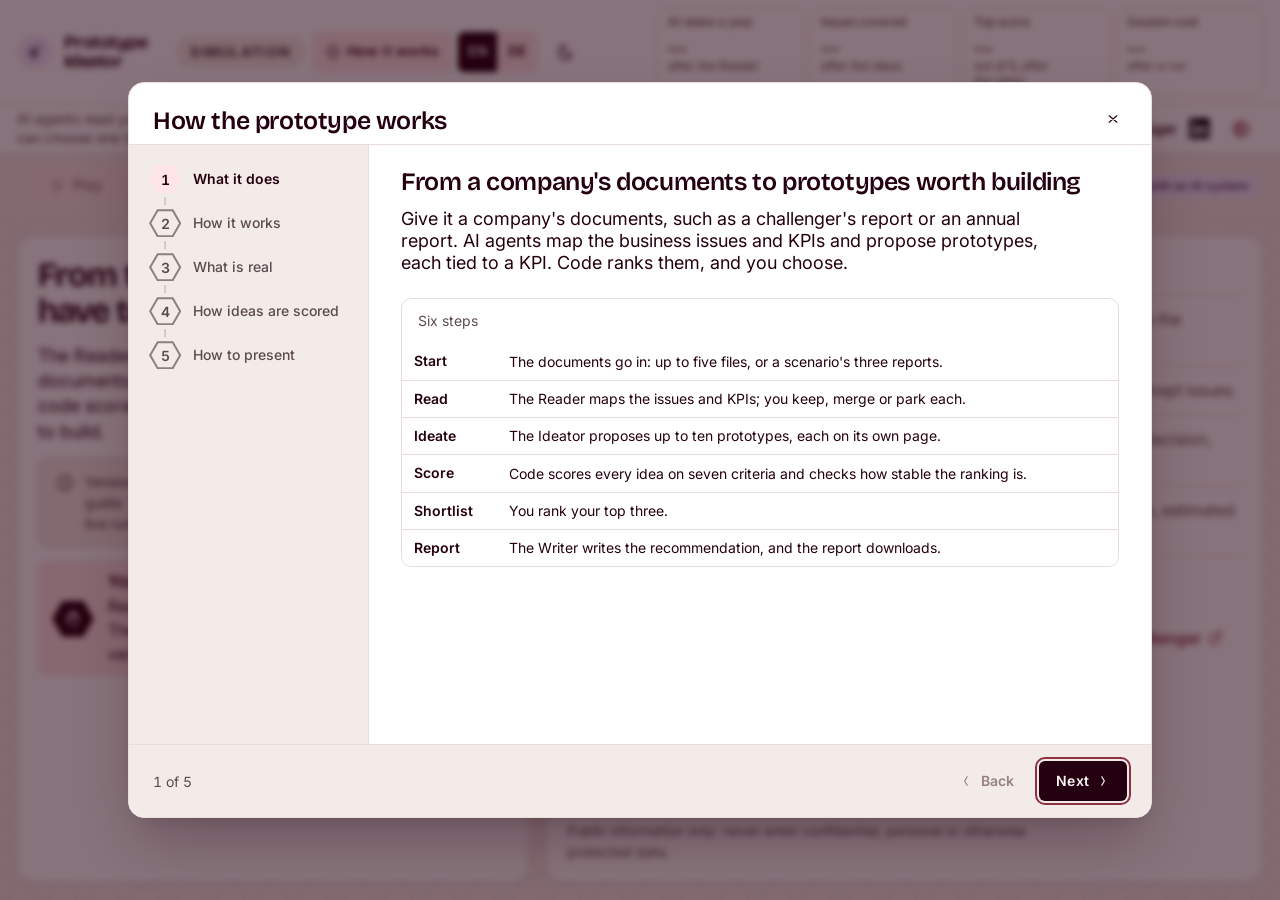
==== index.html @ f29b7917 "The frame: header, key figures, intro and byline, step bar, start step and both guides Vici copied u" ====
<!doctype html>
<html lang="en-GB">
<head>
  <meta charset="utf-8">
  <meta name="viewport" content="width=device-width, initial-scale=1">
  <!-- Everything comes from this site. A live run reaches api.anthropic.com with the visitor's own key;
       nothing else can be reached. js/config.js holds the same policy, and tests/policy.mjs compares the two. -->
  <meta http-equiv="Content-Security-Policy" content="default-src 'self'; script-src 'self'; style-src 'self'; img-src 'self' data:; font-src 'self'; connect-src https://api.anthropic.com; object-src 'none'; base-uri 'none'; form-action 'none'">
  <meta name="referrer" content="strict-origin-when-cross-origin">
  <meta name="color-scheme" content="light dark">
  <meta name="description" content="Prototype Ideator: AI agents read documents about a company, map its business issues and KPIs, and propose agentic-AI prototypes that each improve a named KPI. Code scores and ranks them; a person shortlists the one to build.">
  <title>Prototype Ideator: from documents to agentic-AI prototypes worth building</title>
  <link rel="icon" href="favicon.svg" type="image/svg+xml">
  <link rel="stylesheet" href="vici/dist/vici.min.css">
  <link rel="stylesheet" href="css/app.css">
  <script src="js/theme.js"></script>
  <script src="vici/dist/vici.js" defer></script>
  <script type="module" src="js/main.js"></script>
</head>
<body class="app-shell">
  <!-- The texts below are the English defaults: an element that names its key in data-i18n (or
       data-i18n-attr for attributes) gets its words from js/i18n/, in English or German. -->
  <a class="vc-skip-link" href="#stage" data-i18n="p.skip">Skip to the step on screen</a>

  <header class="app-header">
    <div class="brand">
      <span class="vc-cell vc-cell--lilac" aria-hidden="true"><span class="vc-icon vc-icon--sparkle"></span></span>
      <span data-i18n="app.name" class="brand-name">Prototype Ideator</span>
    </div>

    <div class="header-actions">
      <span class="vc-tooltip-anchor">
        <span class="vc-tag vc-tag--lg mode-tag" id="mode-tag" data-mode="simulation" tabindex="0" aria-describedby="tip-mode"><span id="mode-text">SIMULATION</span></span>
        <span class="vc-tooltip vc-tooltip--bottom" role="tooltip" id="tip-mode" data-i18n="p.mode.tip">A replay of recorded agent answers through the real scoring rules: no model is called. Run it live calls Claude with your own key.</span>
      </span>
      <!-- One guide per language, each with its own button; js/lang.js shows the page's. -->
      <button type="button" class="vc-button vc-button--secondary guide-open" data-vc-guide-open="guide-en" lang="en"><span class="vc-icon vc-icon--info" aria-hidden="true"></span>How it works</button>
      <button type="button" class="vc-button vc-button--secondary guide-open" data-vc-guide-open="guide-de" lang="de" hidden><span class="vc-icon vc-icon--info" aria-hidden="true"></span>So funktioniert's</button>
      <div class="vc-button-group lang-switch" role="group" aria-label="Language" data-i18n-attr="aria-label:p.lang">
        <button type="button" class="vc-button vc-button--secondary lang-option" data-lang="en" lang="en" title="English" aria-pressed="true">EN</button>
        <button type="button" class="vc-button vc-button--secondary lang-option" data-lang="de" lang="de" title="Deutsch" aria-pressed="false">DE</button>
      </div>
      <span class="vc-tooltip-anchor">
        <button type="button" class="vc-icon-button" data-vc-theme-toggle aria-labelledby="tip-theme"><span class="vc-icon vc-icon--moon vc-when-light" aria-hidden="true"></span><span class="vc-icon vc-icon--sun vc-when-dark" aria-hidden="true"></span></button>
        <span class="vc-tooltip vc-tooltip--bottom" role="tooltip" id="tip-theme" data-i18n="p.theme">Dark or light theme</span>
      </span>
    </div>

    <!-- The four key figures. data-vc-kpi names each in English, data-vc-kpi-de in German; each guide
         explains them in a row of its How it works chapter. They answer first: a scenario shows its
         figures before it plays; until there is a run, each shows the ellipsis and what it waits for. -->
    <div class="kpis" role="group" aria-label="Key figures" data-i18n-attr="aria-label:p.kpis">
      <div class="kpi vc-stat" id="kpi-stake" data-vc-kpi="At stake a year" data-vc-kpi-de="Pro Jahr auf dem Spiel" data-state="waiting">
        <p class="vc-stat__label" data-i18n="kpi.atStake.label">At stake a year</p>
        <p class="vc-stat__value"><s class="vc-stat__was kpi-was" hidden></s><span class="kpi-value">…</span></p>
        <p class="vc-stat__note kpi-note" data-i18n="kpi.atStake.wait">after the Reader</p>
      </div>
      <div class="kpi vc-stat" id="kpi-covered" data-vc-kpi="Issues covered" data-vc-kpi-de="Abgedeckte Themen" data-state="waiting">
        <p class="vc-stat__label" data-i18n="kpi.covered.label">Issues covered</p>
        <p class="vc-stat__value"><s class="vc-stat__was kpi-was" hidden></s><span class="kpi-value">…</span></p>
        <p class="vc-stat__note kpi-note" data-i18n="kpi.covered.wait">after the ideas</p>
      </div>
      <div class="kpi vc-stat" id="kpi-top" data-vc-kpi="Top score" data-vc-kpi-de="Bester Wert" data-state="waiting">
        <p class="vc-stat__label" data-i18n="kpi.top.label">Top score</p>
        <p class="vc-stat__value"><s class="vc-stat__was kpi-was" hidden></s><span class="kpi-value">…</span></p>
        <p class="vc-stat__note kpi-note" data-i18n="kpi.top.wait">out of 5, after the ideas</p>
      </div>
      <div class="kpi vc-stat" id="kpi-cost" data-vc-kpi="Session cost" data-vc-kpi-de="Sitzungskosten" data-state="waiting">
        <p class="vc-stat__label" data-i18n="kpi.cost.label">Session cost</p>
        <p class="vc-stat__value"><s class="vc-stat__was kpi-was" hidden></s><span class="kpi-value">…</span></p>
        <p class="vc-stat__note kpi-note" data-i18n="kpi.cost.wait">after a run</p>
      </div>
    </div>
  </header>

  <!-- What the prototype does and how real its data is, beside the byline. -->
  <div class="intro">
    <p class="intro-text" data-i18n="p.strip">AI agents read your documents, map the business issues and propose agentic-AI prototypes that each improve a named KPI, scored so you can choose one to build. The simulation uses fictional companies; a live run uses your documents and your Claude key.</p>
    <p class="vc-byline">
      <span class="vc-byline__label" data-i18n="p.byline.label">Built by</span>
      <a class="vc-byline__person" href="https://www.linkedin.com/in/victorpflueger" rel="author noopener" target="_blank">
        <span class="vc-avatar vc-avatar--xs"><img src="vici/assets/brand/portrait-96.jpg" alt="" width="96" height="96"></span>
        <span class="vc-byline__name">Victor Pflüger</span>
        <img class="vc-platform-mark" src="vici/assets/marks/linkedin.png" alt="" width="840" height="779">
        <span class="vc-visually-hidden" data-i18n="p.byline.linkedin"> on LinkedIn (opens in a new tab)</span>
      </a>
      <span class="vc-tooltip-anchor">
        <a class="vc-byline__icon" href="https://victorpflueger.github.io/VIP/index.html" rel="author noopener" target="_blank" aria-label="Victor Pflüger's website (opens in a new tab)" data-i18n-attr="aria-label:p.byline.website"><span class="vc-icon vc-icon--globe-hex" aria-hidden="true"></span></a>
        <span class="vc-tooltip vc-tooltip--bottom" aria-hidden="true" data-i18n="p.byline.tip">Website</span>
      </span>
    </p>
  </div>

  <!-- The step bar: Play, Back, the six steps, Next, then Run it live with the AI notice beside it. -->
  <nav class="stepbar" aria-label="Steps" data-i18n-attr="aria-label:p.steps">
    <button type="button" class="vc-button vc-button--secondary play" id="btn-play" data-state="play" disabled><span class="vc-icon vc-icon--play" aria-hidden="true"></span><span id="play-text" data-i18n="p.play">Play</span></button>
    <button type="button" class="vc-button vc-button--ghost stepbar-back" id="btn-back" disabled><span class="vc-icon vc-icon--chevron-left" aria-hidden="true"></span><span data-i18n="p.back">Back</span></button>
    <ol class="vc-stepper steps" id="steps">
      <li class="vc-step vc-step--current" data-step="start"><button type="button" class="vc-step__button" aria-current="step"><span class="vc-step__marker" aria-hidden="true">1</span><span class="vc-step__label" data-i18n="p.step.start">Start</span></button></li>
      <li class="vc-step" data-step="read"><button type="button" class="vc-step__button" disabled><span class="vc-step__marker" aria-hidden="true">2</span><span class="vc-step__label" data-i18n="p.step.read">Read</span></button></li>
      <li class="vc-step" data-step="ideate"><button type="button" class="vc-step__button" disabled><span class="vc-step__marker" aria-hidden="true">3</span><span class="vc-step__label" data-i18n="p.step.ideate">Ideate</span></button></li>
      <li class="vc-step" data-step="score"><button type="button" class="vc-step__button" disabled><span class="vc-step__marker" aria-hidden="true">4</span><span class="vc-step__label" data-i18n="p.step.score">Score</span></button></li>
      <li class="vc-step" data-step="shortlist"><button type="button" class="vc-step__button" disabled><span class="vc-step__marker" aria-hidden="true">5</span><span class="vc-step__label" data-i18n="p.step.shortlist">Shortlist</span></button></li>
      <li class="vc-step" data-step="report"><button type="button" class="vc-step__button" disabled><span class="vc-step__marker" aria-hidden="true">6</span><span class="vc-step__label" data-i18n="p.step.report">Report</span></button></li>
    </ol>
    <button type="button" class="vc-button vc-button--secondary stepbar-next" id="btn-next" disabled><span data-i18n="p.next">Next</span><span class="vc-icon vc-icon--chevron-right" aria-hidden="true"></span></button>
    <div class="live-group">
      <button type="button" class="vc-button vc-button--outline live-button" id="btn-live" data-vc-live><span class="vc-icon vc-icon--key" aria-hidden="true"></span><span data-i18n="p.live">Run it live</span></button>
      <span class="vc-tag vc-tag--feature ai-notice"><span class="vc-icon vc-icon--sparkle" aria-hidden="true"></span><span data-i18n="p.ai">You are interacting with an AI system</span></span>
    </div>
  </nav>

  <p class="vc-visually-hidden" id="announce" aria-live="polite"></p>

  <!-- The stage: one step at a time, the story on the left and its evidence on the right. Version 0.1.0
       shows the first step as the frame around what the scenarios will play from version 0.2.0. -->
  <main id="stage" class="stage" tabindex="-1">
    <div class="step" data-step="start">
      <section class="panel story" aria-labelledby="start-title">
        <h1 class="step-title" id="start-title" data-i18n="p.start.title">From the documents you have to a ranked shortlist</h1>
        <p class="step-lead" data-i18n="p.start.lead">The Reader maps the business issues and KPIs in your documents. The Ideator proposes prototypes for them, code scores and ranks them, and you pick the three to build.</p>
        <p class="vc-alert vc-alert--neutral version-note" role="note"><span class="vc-icon vc-icon--info" aria-hidden="true"></span><span data-i18n="p.start.version">Version 0.1.0 holds the frame, the scoring engine and the guide. The three fictional companies play from version 0.2.0, live runs from version 0.3.0.</span></p>
        <!-- What the page waits for, asked where the eye is: one sentence and the one primary action. -->
        <div class="vc-callout turn-bar" id="turn">
          <span class="vc-callout__cell" aria-hidden="true"><span class="vc-icon vc-icon--hand"></span></span>
          <div class="vc-callout__body">
            <p class="vc-callout__title" data-i18n="p.turn.lead">Your turn</p>
            <p data-i18n="p.start.turn">Read how the tool works. The replay starts here from version 0.2.0.</p>
          </div>
          <button type="button" class="vc-button vc-attention cta" id="turn-primary"><span class="vc-icon vc-icon--info" aria-hidden="true"></span><span data-i18n="p.start.turnAction">How it works</span></button>
        </div>
      </section>
      <section class="panel evidence" aria-labelledby="figures-title">
        <h2 class="panel-title" id="figures-title" data-i18n="p.figures.title">The four figures at the top</h2>
        <dl class="figure-list">
          <div><dt data-i18n="kpi.atStake.label">At stake a year</dt><dd data-i18n="p.figures.atStake">The money the kept issues put at stake a year, as the documents or the challengers state it.</dd></div>
          <div><dt data-i18n="kpi.covered.label">Issues covered</dt><dd data-i18n="p.figures.covered">Kept issues that at least one idea answers, of all kept issues.</dd></div>
          <div><dt data-i18n="kpi.top.label">Top score</dt><dd data-i18n="p.figures.top">The highest weighted score out of 5; after your decision, your first pick.</dd></div>
          <div><dt data-i18n="kpi.cost.label">Session cost</dt><dd data-i18n="p.figures.cost">What the model calls cost: measured in a live run, estimated in a replay.</dd></div>
        </dl>
        <div class="challengers">
          <p class="step-note" data-i18n="p.start.challengers">No documents yet? Challenge a business model, a SWOT or a PESTEL first.</p>
          <ul class="challenger-links">
            <li><a class="vc-link" href="https://victorpflueger.github.io/BMC-challenger/" rel="noopener" target="_blank"><span>Business Model Canvas Challenger</span><span class="vc-icon vc-icon--external" aria-hidden="true"></span><span class="vc-visually-hidden" data-i18n="p.newTab"> (opens in a new tab)</span></a></li>
            <li><a class="vc-link" href="https://victorpflueger.github.io/SWOT-challenger/" rel="noopener" target="_blank"><span>SWOT Challenger</span><span class="vc-icon vc-icon--external" aria-hidden="true"></span><span class="vc-visually-hidden" data-i18n="p.newTab"> (opens in a new tab)</span></a></li>
            <li><a class="vc-link" href="https://victorpflueger.github.io/PESTEL-challenger/" rel="noopener" target="_blank"><span>PESTEL Challenger</span><span class="vc-icon vc-icon--external" aria-hidden="true"></span><span class="vc-visually-hidden" data-i18n="p.newTab"> (opens in a new tab)</span></a></li>
          </ul>
        </div>
        <p class="step-note public-note" data-i18n="p.public">Public information only: never enter confidential, personal or otherwise protected data.</p>
      </section>
    </div>
  </main>

  <!-- How it works, once in English and once in German: Vici's guide. vici.js builds each chapter rail and
       opens the guide of the page's language once per browser tab (js/lang.js keeps the other one closed);
       ?guide=0 keeps it closed, ?guide=present opens the talk track. The figures in the data-fig spans
       come from the scenario's run from version 0.2.0, so the guide cannot drift from the page. -->
  <dialog class="vc-dialog vc-guide" id="guide-en" lang="en-GB" aria-labelledby="guide-en-title" data-vc-guide data-vc-guide-auto data-vc-guide-count="{n} of {total}" data-vc-guide-rail="Chapters">
    <header class="vc-dialog__header">
      <h2 class="vc-dialog__title" id="guide-en-title">How the prototype works</h2>
      <button type="button" class="vc-icon-button" data-vc-close aria-label="Close"><span class="vc-icon vc-icon--close" aria-hidden="true"></span></button>
    </header>
    <div class="vc-guide__chapters">
      <section class="vc-guide__chapter" data-vc-chapter="what" data-vc-nav="What it does">
        <h3>From a company's documents to prototypes worth building</h3>
        <p class="vc-guide__lead">Give it a company's documents, such as a challenger's report or an annual report. AI agents map the business issues and KPIs and propose prototypes, each tied to a KPI. Code ranks them, and you choose.</p>
        <div class="vc-table-wrap"><table class="vc-table vc-table--compact guide-steps">
          <caption>Six steps</caption>
          <tbody>
            <tr><th scope="row">Start</th><td>The documents go in: up to five files, or a scenario's three reports.</td></tr>
            <tr><th scope="row">Read</th><td>The Reader maps the issues and KPIs; you keep, merge or park each.</td></tr>
            <tr><th scope="row">Ideate</th><td>The Ideator proposes up to ten prototypes, each on its own page.</td></tr>
            <tr><th scope="row">Score</th><td>Code scores every idea on seven criteria and checks how stable the ranking is.</td></tr>
            <tr><th scope="row">Shortlist</th><td>You rank your top three.</td></tr>
            <tr><th scope="row">Report</th><td>The Writer writes the recommendation, and the report downloads.</td></tr>
          </tbody>
        </table></div>
      </section>
      <section class="vc-guide__chapter" data-vc-chapter="how" data-vc-nav="How it works">
        <h3>Four figures follow the run from documents to decision</h3>
        <p class="vc-guide__lead">Each tile answers first: a scenario shows what is at stake before it plays, and a live run shows the ellipsis and what it waits for. Code computes every figure; the agents only rate and describe.</p>
        <div class="vc-table-wrap"><table class="vc-table vc-table--compact guide-figures">
          <caption>Key figures</caption>
          <thead><tr><th scope="col">Figure</th><th scope="col">What it measures</th><th scope="col" class="vc-num">Value</th></tr></thead>
          <tbody>
            <tr><th scope="row">At stake a year</th><td>The money the kept issues put at stake a year, as the documents or the challengers state it, on the issues that state it</td><td class="vc-num"><span data-fig="kpi.atStake">…</span></td></tr>
            <tr><th scope="row">Issues covered</th><td>Kept issues that at least one idea answers, of all kept issues</td><td class="vc-num"><span data-fig="kpi.covered">…</span></td></tr>
            <tr><th scope="row">Top score</th><td>The highest weighted score out of 5; after your decision, your first pick and its score</td><td class="vc-num"><span data-fig="kpi.top">…</span></td></tr>
            <tr><th scope="row">Session cost</th><td>The model calls: measured in a live run against your budget cap, estimated in a replay</td><td class="vc-num"><span data-fig="kpi.cost">…</span></td></tr>
          </tbody>
        </table></div>
      </section>
      <section class="vc-guide__chapter" data-vc-chapter="real" data-vc-nav="What is real">
        <h3>Fictional companies, real rules, nothing kept</h3>
        <p class="vc-guide__lead">The simulation plays three fictional companies with recorded agent answers through the real scoring rules. A live run sends your documents to Anthropic's API under your own key. Nothing is stored, and a reload ends the session.</p>
        <ul>
          <li>The three companies and their figures are invented; what they say about the world is real and dated.</li>
          <li>A replay calls no model and costs nothing.</li>
          <li>Code computes every score, rank and figure, the same way in a replay and in a live run.</li>
          <li>Public information only: never enter confidential, personal or otherwise protected data.</li>
          <li>Costs convert at a fixed 0.894 euros a dollar.</li>
        </ul>
      </section>
      <section class="vc-guide__chapter" data-vc-chapter="scored" data-vc-nav="How ideas are scored">
        <h3>Seven criteria, with weights you can change</h3>
        <p class="vc-guide__lead">Each idea gets a rating from 1 to 5 on seven criteria, each with its reason. Code weighs them, ranks the ideas and checks how stable the ranking stays when the weights change.</p>
        <div class="vc-table-wrap"><table class="vc-table vc-table--compact guide-criteria">
          <caption>Criteria and default weights</caption>
          <thead><tr><th scope="col">Criterion</th><th scope="col" class="vc-num">Weight</th><th scope="col">The question</th></tr></thead>
          <tbody>
            <tr><th scope="row">Business value</th><td class="vc-num">20&nbsp;%</td><td>Is the money or time at stake clear to someone outside the field?</td></tr>
            <tr><th scope="row">Evidence</th><td class="vc-num">10&nbsp;%</td><td>Do public figures back the problem, ideally the company's own?</td></tr>
            <tr><th scope="row">Buildable without their data</th><td class="vc-num">20&nbsp;%</td><td>Can it be built credibly on open and synthetic data, reusing what exists?</td></tr>
            <tr><th scope="row">Agentic fit</th><td class="vc-num">15&nbsp;%</td><td>Does it need an agent that checks, prices and asks a person, rather than one model call?</td></tr>
            <tr><th scope="row">Relevance to the company</th><td class="vc-num">15&nbsp;%</td><td>Does it hit the company's strategy, a published target or this year's pain?</td></tr>
            <tr><th scope="row">Demo impact</th><td class="vc-num">15&nbsp;%</td><td>Will the room get it in five minutes and remember it?</td></tr>
            <tr><th scope="row">Low risk</th><td class="vc-num">5&nbsp;%</td><td>Is it free of safety, legal, political or partner sensitivities?</td></tr>
          </tbody>
        </table></div>
      </section>
      <section class="vc-guide__chapter" data-vc-chapter="present" data-vc-nav="How to present">
        <h3>Show it in five minutes</h3>
        <p class="vc-guide__lead">Five steps, five minutes. It plays by itself and stops where you act; Space pauses while you talk.</p>
        <ol class="vc-guide__path">
          <li><strong>Point at the four figures.</strong> <span class="vc-guide__say">“Before anything runs, the figures say what is at stake: <span data-fig="talk.atStake">…</span>.”</span> <span class="vc-guide__time">1 min</span></li>
          <li><strong>Read: three reports on one carrier.</strong> <span class="vc-guide__say">“Three challengers looked at Tidewell Lines, and the Reader merged the emissions issue all three raise.”</span> <span class="vc-guide__time">1 min</span></li>
          <li><strong>Ideate: open one idea.</strong> <span class="vc-guide__say">“Each cell is a prototype tied to a KPI; this one answers <span data-fig="talk.issue">…</span>.”</span> <span class="vc-guide__time">1.5 min</span></li>
          <li><strong>Score: change a weight.</strong> <span class="vc-guide__say">“Weigh business value differently, and the ranking holds: <span data-fig="talk.stable">…</span>.”</span> <span class="vc-guide__time">1 min</span></li>
          <li><strong>Shortlist, report and build brief.</strong> <span class="vc-guide__say">“You pick three, and the report and the build brief download for your team.”</span> <span class="vc-guide__time">0.5 min</span></li>
        </ol>
      </section>
    </div>
    <footer class="vc-dialog__footer vc-guide__footer">
      <span class="vc-guide__count"></span>
      <button type="button" class="vc-button vc-button--ghost" data-vc-guide-back><span class="vc-icon vc-icon--chevron-left" aria-hidden="true"></span>Back</button>
      <button type="button" class="vc-button" data-vc-guide-next data-vc-guide-done="Start">Next<span class="vc-icon vc-icon--chevron-right" aria-hidden="true"></span></button>
    </footer>
  </dialog>

  <dialog class="vc-dialog vc-guide" id="guide-de" lang="de" aria-labelledby="guide-de-title" data-vc-guide data-vc-guide-auto data-vc-guide-count="{n} von {total}" data-vc-guide-rail="Kapitel">
    <header class="vc-dialog__header">
      <h2 class="vc-dialog__title" id="guide-de-title">So funktioniert der Prototyp</h2>
      <button type="button" class="vc-icon-button" data-vc-close aria-label="Schließen"><span class="vc-icon vc-icon--close" aria-hidden="true"></span></button>
    </header>
    <div class="vc-guide__chapters">
      <section class="vc-guide__chapter" data-vc-chapter="what" data-vc-nav="Was er tut">
        <h3>Von Dokumenten zu Prototypen, die sich lohnen</h3>
        <p class="vc-guide__lead">Geben Sie ihm die Dokumente eines Unternehmens, etwa den Bericht eines Challengers oder einen Geschäftsbericht. KI-Agenten ordnen die geschäftlichen Themen und Kennzahlen und schlagen Prototypen vor, jeden mit einer Kennzahl. Code reiht sie, Sie wählen.</p>
        <div class="vc-table-wrap"><table class="vc-table vc-table--compact guide-steps">
          <caption>Sechs Schritte</caption>
          <tbody>
            <tr><th scope="row">Start</th><td>Die Dokumente kommen hinein: bis zu fünf Dateien oder die drei Berichte eines Szenarios.</td></tr>
            <tr><th scope="row">Lesen</th><td>Der Leser ordnet Themen und Kennzahlen; Sie behalten, führen zusammen oder stellen zurück.</td></tr>
            <tr><th scope="row">Ideen</th><td>Der Ideenfinder schlägt bis zu zehn Prototypen vor, jeden auf einer eigenen Seite.</td></tr>
            <tr><th scope="row">Bewerten</th><td>Code bewertet jede Idee nach sieben Kriterien und prüft, wie stabil die Rangfolge ist.</td></tr>
            <tr><th scope="row">Auswahl</th><td>Sie reihen Ihre drei Favoriten.</td></tr>
            <tr><th scope="row">Bericht</th><td>Der Autor schreibt die Empfehlung, und der Bericht lässt sich herunterladen.</td></tr>
          </tbody>
        </table></div>
      </section>
      <section class="vc-guide__chapter" data-vc-chapter="how" data-vc-nav="So funktioniert's">
        <h3>Vier Kennzahlen begleiten den Lauf bis zur Entscheidung</h3>
        <p class="vc-guide__lead">Jede Kachel antwortet zuerst: Ein Szenario zeigt vor dem Abspielen, was auf dem Spiel steht, und ein Live-Lauf zeigt die drei Punkte und worauf er wartet. Code berechnet jede Zahl; die Agenten bewerten und beschreiben nur.</p>
        <div class="vc-table-wrap"><table class="vc-table vc-table--compact guide-figures">
          <caption>Kennzahlen</caption>
          <thead><tr><th scope="col">Kennzahl</th><th scope="col">Was sie misst</th><th scope="col" class="vc-num">Wert</th></tr></thead>
          <tbody>
            <tr><th scope="row">Pro Jahr auf dem Spiel</th><td>Das Geld, das die behaltenen Themen pro Jahr aufs Spiel setzen, wie die Dokumente oder die Challenger es angeben, bei den Themen, die es angeben</td><td class="vc-num"><span data-fig="kpi.atStake">…</span></td></tr>
            <tr><th scope="row">Abgedeckte Themen</th><td>Behaltene Themen, auf die mindestens eine Idee antwortet, von allen behaltenen Themen</td><td class="vc-num"><span data-fig="kpi.covered">…</span></td></tr>
            <tr><th scope="row">Bester Wert</th><td>Der höchste gewichtete Wert von 5; nach Ihrer Entscheidung Ihre erste Wahl und ihr Wert</td><td class="vc-num"><span data-fig="kpi.top">…</span></td></tr>
            <tr><th scope="row">Sitzungskosten</th><td>Die Modellaufrufe: im Live-Lauf gegen Ihr Kostenlimit gemessen, in der Wiedergabe geschätzt</td><td class="vc-num"><span data-fig="kpi.cost">…</span></td></tr>
          </tbody>
        </table></div>
      </section>
      <section class="vc-guide__chapter" data-vc-chapter="real" data-vc-nav="Was echt ist">
        <h3>Fiktive Unternehmen, echte Regeln, nichts wird gespeichert</h3>
        <p class="vc-guide__lead">Die Simulation spielt drei fiktive Unternehmen mit aufgezeichneten Agentenantworten und den echten Bewertungsregeln ab. Ein Live-Lauf schickt Ihre Dokumente unter Ihrem eigenen Schlüssel an Anthropics API. Nichts wird gespeichert, ein Neuladen beendet die Sitzung.</p>
        <ul>
          <li>Die drei Unternehmen und ihre Zahlen sind erfunden; was sie über die Welt sagen, ist echt und datiert.</li>
          <li>Eine Wiedergabe ruft kein Modell auf und kostet nichts.</li>
          <li>Code berechnet jeden Wert, jeden Rang und jede Zahl, in der Wiedergabe wie im Live-Lauf.</li>
          <li>Nur öffentliche Informationen: Geben Sie nie vertrauliche, personenbezogene oder anderweitig geschützte Daten ein.</li>
          <li>Kosten werden zum festen Kurs von 0,894 Euro je Dollar umgerechnet.</li>
        </ul>
      </section>
      <section class="vc-guide__chapter" data-vc-chapter="scored" data-vc-nav="So wird bewertet">
        <h3>Sieben Kriterien, deren Gewichte Sie ändern können</h3>
        <p class="vc-guide__lead">Jede Idee erhält zu sieben Kriterien eine Bewertung von 1 bis 5, jede mit ihrem Grund. Code gewichtet sie, reiht die Ideen und prüft, wie stabil die Rangfolge bleibt, wenn sich die Gewichte ändern.</p>
        <div class="vc-table-wrap"><table class="vc-table vc-table--compact guide-criteria">
          <caption>Kriterien und Standardgewichte</caption>
          <thead><tr><th scope="col">Kriterium</th><th scope="col" class="vc-num">Gewicht</th><th scope="col">Die Frage</th></tr></thead>
          <tbody>
            <tr><th scope="row">Geschäftlicher Nutzen</th><td class="vc-num">20&nbsp;%</td><td>Ist das Geld oder die Zeit, um die es geht, auch Fachfremden klar?</td></tr>
            <tr><th scope="row">Belege</th><td class="vc-num">10&nbsp;%</td><td>Stützen öffentliche Zahlen das Problem, am besten die des Unternehmens selbst?</td></tr>
            <tr><th scope="row">Ohne ihre Daten baubar</th><td class="vc-num">20&nbsp;%</td><td>Lässt es sich glaubwürdig auf offenen und synthetischen Daten bauen, mit dem, was schon da ist?</td></tr>
            <tr><th scope="row">Passt zu einem Agenten</th><td class="vc-num">15&nbsp;%</td><td>Braucht es einen Agenten, der prüft, rechnet und einen Menschen fragt, statt eines einzigen Modellaufrufs?</td></tr>
            <tr><th scope="row">Relevanz für das Unternehmen</th><td class="vc-num">15&nbsp;%</td><td>Trifft es die Strategie, ein veröffentlichtes Ziel oder den Schmerz dieses Jahres?</td></tr>
            <tr><th scope="row">Wirkung in der Demo</th><td class="vc-num">15&nbsp;%</td><td>Versteht der Raum es in fünf Minuten und behält es?</td></tr>
            <tr><th scope="row">Geringes Risiko</th><td class="vc-num">5&nbsp;%</td><td>Ist es frei von Sicherheits-, Rechts-, Politik- oder Partnerrisiken?</td></tr>
          </tbody>
        </table></div>
      </section>
      <section class="vc-guide__chapter" data-vc-chapter="present" data-vc-nav="Präsentieren">
        <h3>In fünf Minuten vorführen</h3>
        <p class="vc-guide__lead">Fünf Schritte, fünf Minuten. Es spielt von selbst und hält, wo Sie handeln; die Leertaste pausiert, während Sie sprechen.</p>
        <ol class="vc-guide__path">
          <li><strong>Auf die vier Kennzahlen zeigen.</strong> <span class="vc-guide__say">„Bevor etwas läuft, sagen die Kennzahlen, was auf dem Spiel steht: <span data-fig="talk.atStake">…</span>.“</span> <span class="vc-guide__time">1 min</span></li>
          <li><strong>Lesen: drei Berichte zu einer Reederei.</strong> <span class="vc-guide__say">„Drei Challenger haben Tidewell Lines geprüft, und der Leser hat das Emissionsthema zusammengeführt, das alle drei nennen.“</span> <span class="vc-guide__time">1 min</span></li>
          <li><strong>Ideen: eine Idee öffnen.</strong> <span class="vc-guide__say">„Jede Zelle ist ein Prototyp mit einer Kennzahl; dieser antwortet auf <span data-fig="talk.issue">…</span>.“</span> <span class="vc-guide__time">1,5 min</span></li>
          <li><strong>Bewerten: ein Gewicht ändern.</strong> <span class="vc-guide__say">„Gewichten Sie den Nutzen anders, und die Rangfolge hält: <span data-fig="talk.stable">…</span>.“</span> <span class="vc-guide__time">1 min</span></li>
          <li><strong>Auswahl, Bericht und Bau-Briefing.</strong> <span class="vc-guide__say">„Sie wählen drei, und Bericht und Bau-Briefing lassen sich für Ihr Team herunterladen.“</span> <span class="vc-guide__time">0,5 min</span></li>
        </ol>
      </section>
    </div>
    <footer class="vc-dialog__footer vc-guide__footer">
      <span class="vc-guide__count"></span>
      <button type="button" class="vc-button vc-button--ghost" data-vc-guide-back><span class="vc-icon vc-icon--chevron-left" aria-hidden="true"></span>Zurück</button>
      <button type="button" class="vc-button" data-vc-guide-next data-vc-guide-done="Starten">Weiter<span class="vc-icon vc-icon--chevron-right" aria-hidden="true"></span></button>
    </footer>
  </dialog>

  <!-- Boot screen: removed by js/main.js once the page runs. Without JavaScript modules (opened from disk
       via file://) it stays and explains what to do, in the page's language. -->
  <div id="boot" class="boot" data-state="loading">
    <div class="boot-card">
      <div class="boot-brand">
        <span class="vc-cell vc-cell--lilac vc-cell--xl" aria-hidden="true"><span class="vc-icon vc-icon--sparkle"></span></span>
        <span class="brand-name">Prototype Ideator</span>
      </div>
      <p class="boot-status" role="status"><span class="vc-spinner" aria-hidden="true"></span><span id="boot-status"><span data-boot-lang="en">Starting the Prototype Ideator…</span><span data-boot-lang="de" lang="de" hidden>Der Prototype Ideator startet…</span></span></p>
      <p id="boot-detail" class="vc-alert vc-alert--danger boot-detail" hidden></p>
      <p class="boot-help" data-boot-lang="en">Still on this screen? Serve the folder over http, for example with <code>python -m http.server 8000</code>, and open <code>http://localhost:8000</code>. Browsers don't run its modules from a file.</p>
      <p class="boot-help" data-boot-lang="de" lang="de" hidden>Hängt es hier? Liefern Sie den Ordner über http aus, etwa mit <code>python -m http.server 8000</code>, und öffnen Sie <code>http://localhost:8000</code>. Aus einer Datei führen Browser die Module nicht aus.</p>
      <noscript><p class="boot-detail">The Prototype Ideator needs JavaScript. Allow it for this site and reload the page. / Der Prototype Ideator braucht JavaScript. Erlauben Sie es für diese Seite und laden Sie sie neu.</p></noscript>
    </div>
  </div>

  <script src="js/lang.js"></script>
</body>
</html>
---- vici/dist/vici.min.css ----
@layer vici.tokens,vici.base,vici.layout,vici.components,vici.utilities;@font-face{font-family: 'Bricolage Grotesque';font-style: normal;font-display: swap;font-weight: 200 800;src: url('../assets/fonts/bricolage-grotesque-latin.woff2') format('woff2');unicode-range: U+0000-00FF,U+0131,U+0152-0153,U+02BB-02BC,U+02C6,U+02DA,U+02DC,U+0304,U+0308,U+0329,U+2000-206F,U+20AC,U+2122,U+2191,U+2193,U+2212,U+2215,U+FEFF,U+FFFD}@font-face{font-family: 'Bricolage Grotesque';font-style: normal;font-display: swap;font-weight: 200 800;src: url('../assets/fonts/bricolage-grotesque-latin-ext.woff2') format('woff2');unicode-range: U+0100-02BA,U+02BD-02C5,U+02C7-02CC,U+02CE-02D7,U+02DD-02FF,U+0304,U+0308,U+0329,U+1D00-1DBF,U+1E00-1E9F,U+1EF2-1EFF,U+2020,U+20A0-20AB,U+20AD-20C0,U+2113,U+2C60-2C7F,U+A720-A7FF}@font-face{font-family: 'Inter';font-style: normal;font-display: swap;font-weight: 100 900;src: url('../assets/fonts/inter-latin.woff2') format('woff2');unicode-range: U+0000-00FF,U+0131,U+0152-0153,U+02BB-02BC,U+02C6,U+02DA,U+02DC,U+0304,U+0308,U+0329,U+2000-206F,U+20AC,U+2122,U+2191,U+2193,U+2212,U+2215,U+FEFF,U+FFFD}@font-face{font-family: 'Inter';font-style: normal;font-display: swap;font-weight: 100 900;src: url('../assets/fonts/inter-latin-ext.woff2') format('woff2');unicode-range: U+0100-02BA,U+02BD-02C5,U+02C7-02CC,U+02CE-02D7,U+02DD-02FF,U+0304,U+0308,U+0329,U+1D00-1DBF,U+1E00-1E9F,U+1EF2-1EFF,U+2020,U+20A0-20AB,U+20AD-20C0,U+2113,U+2C60-2C7F,U+A720-A7FF}@font-face{font-family: 'Inter';font-style: italic;font-display: swap;font-weight: 100 900;src: url('../assets/fonts/inter-italic-latin.woff2') format('woff2');unicode-range: U+0000-00FF,U+0131,U+0152-0153,U+02BB-02BC,U+02C6,U+02DA,U+02DC,U+0304,U+0308,U+0329,U+2000-206F,U+20AC,U+2122,U+2191,U+2193,U+2212,U+2215,U+FEFF,U+FFFD}@font-face{font-family: 'Inter';font-style: italic;font-display: swap;font-weight: 100 900;src: url('../assets/fonts/inter-italic-latin-ext.woff2') format('woff2');unicode-range: U+0100-02BA,U+02BD-02C5,U+02C7-02CC,U+02CE-02D7,U+02DD-02FF,U+0304,U+0308,U+0329,U+1D00-1DBF,U+1E00-1E9F,U+1EF2-1EFF,U+2020,U+20A0-20AB,U+20AD-20C0,U+2113,U+2C60-2C7F,U+A720-A7FF}@font-face{font-family: 'JetBrains Mono';font-style: normal;font-display: swap;font-weight: 100 800;src: url('../assets/fonts/jetbrains-mono-latin.woff2') format('woff2');unicode-range: U+0000-00FF,U+0131,U+0152-0153,U+02BB-02BC,U+02C6,U+02DA,U+02DC,U+0304,U+0308,U+0329,U+2000-206F,U+20AC,U+2122,U+2191,U+2193,U+2212,U+2215,U+FEFF,U+FFFD}@font-face{font-family: 'JetBrains Mono';font-style: normal;font-display: swap;font-weight: 100 800;src: url('../assets/fonts/jetbrains-mono-latin-ext.woff2') format('woff2');unicode-range: U+0100-02BA,U+02BD-02C5,U+02C7-02CC,U+02CE-02D7,U+02DD-02FF,U+0304,U+0308,U+0329,U+1D00-1DBF,U+1E00-1E9F,U+1EF2-1EFF,U+2020,U+20A0-20AB,U+20AD-20C0,U+2113,U+2C60-2C7F,U+A720-A7FF}@font-face{font-family: 'Vici Mask';font-style: normal;font-display: block;src: url('../assets/fonts/vici-mask.woff2') format('woff2');unicode-range: U+2022,U+2219,U+25CF}@layer vici.tokens{:root{--vc-merlot-50: #fff4f4;--vc-merlot-100: #ffe5e7;--vc-merlot-200: #fcd2d5;--vc-merlot-300: #f4b9bb;--vc-merlot-400: #de9b98;--vc-merlot-500: #c77d74;--vc-merlot-600: #ab5558;--vc-merlot-700: #8f2f42;--vc-merlot-800: #5c1230;--vc-merlot-900: #3d051e;--vc-merlot-950: #250010;--vc-coral-50: #fff5f3;--vc-coral-100: #ffe8e3;--vc-coral-200: #ffd6cd;--vc-coral-300: #fcc0b4;--vc-coral-400: #efa295;--vc-coral-500: #d88071;--vc-coral-600: #b95d50;--vc-coral-700: #954238;--vc-coral-800: #6f2e28;--vc-coral-900: #4b1e19;--vc-coral-950: #2f110e;--vc-apricot-50: #fef6ef;--vc-apricot-100: #feeada;--vc-apricot-200: #fadac0;--vc-apricot-300: #f3c6a4;--vc-apricot-400: #e4ab7f;--vc-apricot-500: #cd8a56;--vc-apricot-600: #ae682d;--vc-apricot-700: #8c4c14;--vc-apricot-800: #69360a;--vc-apricot-900: #472307;--vc-apricot-950: #2c1404;--vc-honey-50: #faf7ee;--vc-honey-100: #f5eed9;--vc-honey-200: #ede0be;--vc-honey-300: #e2cfa0;--vc-honey-400: #d1b679;--vc-honey-500: #b8964d;--vc-honey-600: #9b751d;--vc-honey-700: #7b5800;--vc-honey-800: #5c4000;--vc-honey-900: #3e2900;--vc-honey-950: #261801;--vc-sage-50: #f3f9f4;--vc-sage-100: #e4f2e5;--vc-sage-200: #d0e8d3;--vc-sage-300: #badabe;--vc-sage-400: #9bc6a2;--vc-sage-500: #77aa81;--vc-sage-600: #538b60;--vc-sage-700: #396c46;--vc-sage-800: #275033;--vc-sage-900: #193521;--vc-sage-950: #0d2013;--vc-teal-50: #f0fafa;--vc-teal-100: #dcf3f3;--vc-teal-200: #c2eaea;--vc-teal-300: #a5dcdd;--vc-teal-400: #7ec8ca;--vc-teal-500: #50acaf;--vc-teal-600: #168d90;--vc-teal-700: #006d70;--vc-teal-800: #005053;--vc-teal-900: #003538;--vc-teal-950: #002022;--vc-fjord-50: #f2f8ff;--vc-fjord-100: #e1f0ff;--vc-fjord-200: #cce4fd;--vc-fjord-300: #b4d4f6;--vc-fjord-400: #94bde9;--vc-fjord-500: #709fd3;--vc-fjord-600: #4d7fb5;--vc-fjord-700: #356192;--vc-fjord-800: #25476e;--vc-fjord-900: #182f4a;--vc-fjord-950: #0d1c2e;--vc-lilac-50: #f9f6fe;--vc-lilac-100: #f2e9fd;--vc-lilac-200: #e8daf8;--vc-lilac-300: #dbc6f0;--vc-lilac-400: #c7ace1;--vc-lilac-500: #ac8bc9;--vc-lilac-600: #8d6aab;--vc-lilac-700: #6f4f89;--vc-lilac-800: #523966;--vc-lilac-900: #372544;--vc-lilac-950: #21152a;--vc-neutral-0: #ffffff;--vc-neutral-50: #fbf7f5;--vc-neutral-100: #f3ebe7;--vc-neutral-200: #e7ddda;--vc-neutral-300: #d6c9c6;--vc-neutral-400: #b2a4a3;--vc-neutral-500: #8e7f80;--vc-neutral-600: #716163;--vc-neutral-700: #5b4b4e;--vc-neutral-800: #453438;--vc-neutral-900: #301f24;--vc-neutral-950: #1e0e14;--vc-night-0: #0b0103;--vc-night-1: #180008;--vc-night-2: #250010;--vc-night-3: #2d0617;--vc-night-4: #350f1f;--vc-night-5: #3f1927;--vc-night-6: #4d2834;--vc-night-7: #67444e;--vc-night-8: #937178;--vc-night-accent: #4e2532;--vc-night-info: #192a44;--vc-night-success: #1a301f;--vc-night-warning: #3b2502;--vc-night-danger: #471b18;--vc-night-feature: #35213f;--vc-font-display: 'Bricolage Grotesque',ui-sans-serif,system-ui,'Segoe UI','Helvetica Neue',Arial,sans-serif;--vc-font-text: Inter,ui-sans-serif,system-ui,'Segoe UI','Helvetica Neue',Arial,sans-serif;--vc-font-mono: 'JetBrains Mono',ui-monospace,SFMono-Regular,Menlo,Consolas,monospace;--vc-weight-regular: 400;--vc-weight-medium: 500;--vc-weight-semibold: 600;--vc-weight-bold: 700;--vc-weight-display: 650;--vc-font-size-2xs: 0.6875rem;--vc-font-size-xs: 0.75rem;--vc-font-size-sm: 0.875rem;--vc-font-size-md: 1rem;--vc-font-size-lg: 1.125rem;--vc-font-size-xl: 1.3125rem;--vc-font-size-2xl: 1.5625rem;--vc-font-size-3xl: clamp(1.625rem,1.42rem + 0.8vw,1.9375rem);--vc-font-size-4xl: clamp(1.9375rem,1.6rem + 1.4vw,2.4375rem);--vc-font-size-5xl: clamp(2.375rem,1.8rem + 2.4vw,3.0625rem);--vc-font-size-6xl: clamp(2.875rem,2rem + 3.6vw,3.875rem);--vc-font-size-7xl: clamp(3.25rem,2rem + 5.2vw,4.875rem);--vc-leading-none: 1;--vc-leading-tight: 1.08;--vc-leading-snug: 1.22;--vc-leading-normal: 1.5;--vc-leading-relaxed: 1.65;--vc-tracking-display: -0.028em;--vc-tracking-heading: -0.016em;--vc-tracking-normal: 0em;--vc-tracking-caps: 0.09em;--vc-space-0: 0px;--vc-space-1: 4px;--vc-space-2: 8px;--vc-space-3: 12px;--vc-space-4: 16px;--vc-space-5: 20px;--vc-space-6: 24px;--vc-space-8: 32px;--vc-space-10: 40px;--vc-space-12: 48px;--vc-space-16: 64px;--vc-space-20: 80px;--vc-space-24: 96px;--vc-space-32: 128px;--vc-space-hair: 2px;--vc-radius-none: 0px;--vc-radius-xs: 2px;--vc-radius-sm: 4px;--vc-radius-md: 6px;--vc-radius-lg: 10px;--vc-radius-xl: 16px;--vc-cell-2xs: 0.5rem;--vc-cell-xs: 1rem;--vc-cell-sm: 1.5rem;--vc-cell-md: 2rem;--vc-cell-lg: 2.5rem;--vc-cell-xl: 3.5rem;--vc-cell-2xl: 5rem;--vc-cell-3xl: 7.5rem;--vc-control-sm: 2rem;--vc-control-md: 2.5rem;--vc-control-lg: 3rem;--vc-stroke-thin: 1px;--vc-stroke-thick: 2px;--vc-stroke-focus: 2px;--vc-duration-instant: 70ms;--vc-duration-quick: 130ms;--vc-duration-base: 210ms;--vc-duration-slow: 340ms;--vc-duration-deliberate: 540ms;--vc-ease-standard: cubic-bezier(0.32,0.08,0.24,1);--vc-ease-enter: cubic-bezier(0.12,0.76,0.32,1);--vc-ease-exit: cubic-bezier(0.52,0,0.84,0.36);--vc-ease-bounce: cubic-bezier(0.3,1.36,0.56,1);--vc-z-base: 0;--vc-z-raised: 10;--vc-z-sticky: 100;--vc-z-header: 200;--vc-z-dropdown: 300;--vc-z-overlay: 400;--vc-z-modal: 500;--vc-z-toast: 600;--vc-z-tooltip: 700;--vc-breakpoint-sm: 480px;--vc-breakpoint-md: 768px;--vc-breakpoint-lg: 1024px;--vc-breakpoint-xl: 1280px;--vc-breakpoint-2xl: 1536px;--vc-container-prose: 50ch;--vc-container-narrow: 760px;--vc-container-content: 1160px;--vc-container-wide: 1400px}:root,[data-theme='light'],[class*='vc-tint-']{color-scheme: light;--vc-bg: var(--vc-neutral-50);--vc-bg-subtle: var(--vc-neutral-100);--vc-bg-sunken: var(--vc-neutral-100);--vc-surface: var(--vc-neutral-0);--vc-surface-raised: var(--vc-neutral-0);--vc-surface-hover: var(--vc-merlot-50);--vc-surface-pressed: var(--vc-merlot-100);--vc-surface-selected: var(--vc-merlot-200);--vc-surface-inverse: var(--vc-merlot-950);--vc-scrim: var(--vc-merlot-950);--vc-text: var(--vc-merlot-950);--vc-text-muted: var(--vc-neutral-700);--vc-text-subtle: var(--vc-neutral-600);--vc-text-disabled: var(--vc-neutral-400);--vc-text-inverse: var(--vc-neutral-100);--vc-text-link: var(--vc-merlot-700);--vc-text-link-hover: var(--vc-merlot-950);--vc-border-subtle: var(--vc-neutral-200);--vc-border: var(--vc-neutral-300);--vc-border-strong: var(--vc-neutral-500);--vc-accent: var(--vc-merlot-950);--vc-accent-hover: var(--vc-merlot-800);--vc-accent-pressed: var(--vc-merlot-900);--vc-on-accent: var(--vc-neutral-50);--vc-accent-soft: var(--vc-merlot-100);--vc-accent-soft-hover: var(--vc-merlot-200);--vc-on-accent-soft: var(--vc-merlot-950);--vc-accent-text: var(--vc-merlot-800);--vc-focus: var(--vc-merlot-700);--vc-shadow-color: var(--vc-merlot-950);--vc-info-bg: var(--vc-fjord-100);--vc-info-border: var(--vc-fjord-300);--vc-info-text: var(--vc-fjord-800);--vc-info-solid: var(--vc-fjord-700);--vc-info-on-solid: var(--vc-neutral-0);--vc-success-bg: var(--vc-sage-100);--vc-success-border: var(--vc-sage-300);--vc-success-text: var(--vc-sage-800);--vc-success-solid: var(--vc-sage-900);--vc-success-on-solid: var(--vc-neutral-0);--vc-warning-bg: var(--vc-honey-100);--vc-warning-border: var(--vc-honey-400);--vc-warning-text: var(--vc-honey-800);--vc-warning-solid: var(--vc-honey-300);--vc-warning-on-solid: var(--vc-honey-950);--vc-danger-bg: var(--vc-coral-100);--vc-danger-border: var(--vc-coral-300);--vc-danger-text: var(--vc-coral-800);--vc-danger-solid: var(--vc-coral-700);--vc-danger-on-solid: var(--vc-neutral-0);--vc-feature-bg: var(--vc-lilac-100);--vc-feature-border: var(--vc-lilac-300);--vc-feature-text: var(--vc-lilac-800);--vc-feature-solid: var(--vc-lilac-700);--vc-feature-on-solid: var(--vc-neutral-0);--vc-neutral-bg: var(--vc-neutral-100);--vc-neutral-border: var(--vc-neutral-300);--vc-neutral-text: var(--vc-neutral-800);--vc-neutral-solid: var(--vc-neutral-700);--vc-neutral-on-solid: var(--vc-neutral-0);--vc-data-1: var(--vc-merlot-800);--vc-data-2: var(--vc-teal-700);--vc-data-3: var(--vc-apricot-600);--vc-data-4: var(--vc-fjord-800);--vc-data-5: var(--vc-lilac-600);--vc-data-6: var(--vc-honey-800);--vc-data-7: var(--vc-neutral-500);--vc-data-8: var(--vc-neutral-700);--vc-data-pastel-1: var(--vc-merlot-200);--vc-data-pastel-2: var(--vc-teal-200);--vc-data-pastel-3: var(--vc-apricot-200);--vc-data-pastel-4: var(--vc-fjord-200);--vc-data-pastel-5: var(--vc-lilac-200);--vc-data-pastel-6: var(--vc-honey-200);--vc-data-pastel-7: var(--vc-neutral-200);--vc-data-pastel-8: var(--vc-neutral-300);--vc-seq-1: var(--vc-merlot-100);--vc-seq-2: var(--vc-merlot-200);--vc-seq-3: var(--vc-merlot-300);--vc-seq-4: var(--vc-merlot-500);--vc-seq-5: var(--vc-merlot-700);--vc-seq-6: var(--vc-merlot-800);--vc-seq-7: var(--vc-merlot-950);--vc-div-1: var(--vc-coral-700);--vc-div-2: var(--vc-coral-400);--vc-div-3: var(--vc-coral-200);--vc-div-4: var(--vc-neutral-100);--vc-div-5: var(--vc-fjord-200);--vc-div-6: var(--vc-fjord-400);--vc-div-7: var(--vc-fjord-700);--vc-chart-grid: var(--vc-neutral-200);--vc-chart-axis: var(--vc-neutral-600);--vc-rating: var(--vc-honey-600);--vc-knob: var(--vc-neutral-0);--vc-track: var(--vc-neutral-200);--vc-platform-mark: #000000;--vc-shadow-sm: 0px 1px 2px 0px rgb(37 0 16 / 0.08),0px 1px 1px 0px rgb(37 0 16 / 0.04);--vc-shadow-md: 0px 4px 12px -2px rgb(37 0 16 / 0.12),0px 2px 4px -1px rgb(37 0 16 / 0.06);--vc-shadow-lg: 0px 14px 32px -8px rgb(37 0 16 / 0.2),0px 4px 10px -4px rgb(37 0 16 / 0.08);--vc-shadow-xl: 0px 28px 60px -12px rgb(37 0 16 / 0.3),0px 8px 18px -8px rgb(37 0 16 / 0.12);--vc-select-chevron: url("data:image/svg+xml,%3Csvg xmlns='http://www.w3.org/2000/svg' viewBox='0 0 24 24' fill='none' stroke='%235b4b4e' stroke-width='2' stroke-linecap='round' stroke-linejoin='round'%3E%3Cpath d='M5.5 10.25 L12 14 L18.5 10.25'/%3E%3C/svg%3E");--vc-honeycomb-pattern: url("data:image/svg+xml,%3Csvg xmlns='http://www.w3.org/2000/svg' width='42' height='24.249' viewBox='0 0 42 24.249'%3E%3Cg fill='none' stroke='%23e7ddda' stroke-width='1'%3E%3Cpolygon points='14,12.12 7,24.25 -7,24.25 -14,12.12 -7,0 7,0'/%3E%3Cpolygon points='56,12.12 49,24.25 35,24.25 28,12.12 35,0 49,0'/%3E%3Cpolygon points='35,0 28,12.12 14,12.12 7,0 14,-12.12 28,-12.12'/%3E%3Cpolygon points='35,24.25 28,36.37 14,36.37 7,24.25 14,12.12 28,12.12'/%3E%3C/g%3E%3C/svg%3E");--vc-platform-mark-filter: none;--vc-honeycomb-pattern-size: 42px 24.249px}@media (prefers-color-scheme: dark){:root:not([data-theme='light']){color-scheme: dark;--vc-bg: var(--vc-night-2);--vc-bg-subtle: var(--vc-night-1);--vc-bg-sunken: var(--vc-night-1);--vc-surface: var(--vc-night-3);--vc-surface-raised: var(--vc-night-4);--vc-surface-hover: var(--vc-night-5);--vc-surface-pressed: var(--vc-night-6);--vc-surface-selected: var(--vc-night-accent);--vc-surface-inverse: var(--vc-neutral-100);--vc-scrim: var(--vc-night-1);--vc-text: var(--vc-neutral-100);--vc-text-muted: var(--vc-neutral-300);--vc-text-subtle: var(--vc-neutral-400);--vc-text-disabled: var(--vc-neutral-600);--vc-text-inverse: var(--vc-merlot-950);--vc-text-link: var(--vc-merlot-200);--vc-text-link-hover: var(--vc-neutral-50);--vc-border-subtle: var(--vc-night-6);--vc-border: var(--vc-night-7);--vc-border-strong: var(--vc-night-8);--vc-accent: var(--vc-merlot-200);--vc-accent-hover: var(--vc-merlot-100);--vc-accent-pressed: var(--vc-merlot-300);--vc-on-accent: var(--vc-merlot-950);--vc-accent-soft: var(--vc-night-accent);--vc-accent-soft-hover: var(--vc-night-6);--vc-on-accent-soft: var(--vc-merlot-100);--vc-accent-text: var(--vc-merlot-200);--vc-focus: var(--vc-merlot-300);--vc-shadow-color: var(--vc-night-0);--vc-info-bg: var(--vc-night-info);--vc-info-border: var(--vc-fjord-700);--vc-info-text: var(--vc-fjord-200);--vc-info-solid: var(--vc-fjord-300);--vc-info-on-solid: var(--vc-fjord-950);--vc-success-bg: var(--vc-night-success);--vc-success-border: var(--vc-sage-700);--vc-success-text: var(--vc-sage-200);--vc-success-solid: var(--vc-sage-100);--vc-success-on-solid: var(--vc-sage-950);--vc-warning-bg: var(--vc-night-warning);--vc-warning-border: var(--vc-honey-700);--vc-warning-text: var(--vc-honey-200);--vc-warning-solid: var(--vc-honey-300);--vc-warning-on-solid: var(--vc-honey-950);--vc-danger-bg: var(--vc-night-danger);--vc-danger-border: var(--vc-coral-700);--vc-danger-text: var(--vc-coral-400);--vc-danger-solid: var(--vc-coral-500);--vc-danger-on-solid: var(--vc-coral-950);--vc-feature-bg: var(--vc-night-feature);--vc-feature-border: var(--vc-lilac-700);--vc-feature-text: var(--vc-lilac-200);--vc-feature-solid: var(--vc-lilac-300);--vc-feature-on-solid: var(--vc-lilac-950);--vc-neutral-bg: var(--vc-night-4);--vc-neutral-border: var(--vc-night-7);--vc-neutral-text: var(--vc-neutral-200);--vc-neutral-solid: var(--vc-neutral-300);--vc-neutral-on-solid: var(--vc-neutral-950);--vc-data-1: var(--vc-merlot-400);--vc-data-2: var(--vc-teal-200);--vc-data-3: var(--vc-apricot-300);--vc-data-4: var(--vc-fjord-400);--vc-data-5: var(--vc-lilac-500);--vc-data-6: var(--vc-honey-500);--vc-data-7: var(--vc-neutral-400);--vc-data-8: var(--vc-neutral-200);--vc-data-pastel-1: var(--vc-merlot-800);--vc-data-pastel-2: var(--vc-teal-800);--vc-data-pastel-3: var(--vc-apricot-800);--vc-data-pastel-4: var(--vc-fjord-800);--vc-data-pastel-5: var(--vc-lilac-800);--vc-data-pastel-6: var(--vc-honey-800);--vc-data-pastel-7: var(--vc-night-6);--vc-data-pastel-8: var(--vc-night-7);--vc-seq-1: var(--vc-merlot-900);--vc-seq-2: var(--vc-merlot-800);--vc-seq-3: var(--vc-merlot-700);--vc-seq-4: var(--vc-merlot-500);--vc-seq-5: var(--vc-merlot-300);--vc-seq-6: var(--vc-merlot-200);--vc-seq-7: var(--vc-merlot-50);--vc-div-1: var(--vc-coral-300);--vc-div-2: var(--vc-coral-600);--vc-div-3: var(--vc-coral-800);--vc-div-4: var(--vc-night-5);--vc-div-5: var(--vc-fjord-800);--vc-div-6: var(--vc-fjord-600);--vc-div-7: var(--vc-fjord-300);--vc-chart-grid: var(--vc-night-6);--vc-chart-axis: var(--vc-neutral-400);--vc-rating: var(--vc-honey-300);--vc-knob: var(--vc-neutral-100);--vc-track: var(--vc-night-6);--vc-platform-mark: var(--vc-neutral-0);--vc-shadow-sm: 0px 1px 2px 0px rgb(11 1 3 / 0.208),0px 1px 1px 0px rgb(11 1 3 / 0.104);--vc-shadow-md: 0px 4px 12px -2px rgb(11 1 3 / 0.312),0px 2px 4px -1px rgb(11 1 3 / 0.156);--vc-shadow-lg: 0px 14px 32px -8px rgb(11 1 3 / 0.52),0px 4px 10px -4px rgb(11 1 3 / 0.208);--vc-shadow-xl: 0px 28px 60px -12px rgb(11 1 3 / 0.7),0px 8px 18px -8px rgb(11 1 3 / 0.312);--vc-select-chevron: url("data:image/svg+xml,%3Csvg xmlns='http://www.w3.org/2000/svg' viewBox='0 0 24 24' fill='none' stroke='%23d6c9c6' stroke-width='2' stroke-linecap='round' stroke-linejoin='round'%3E%3Cpath d='M5.5 10.25 L12 14 L18.5 10.25'/%3E%3C/svg%3E");--vc-honeycomb-pattern: url("data:image/svg+xml,%3Csvg xmlns='http://www.w3.org/2000/svg' width='42' height='24.249' viewBox='0 0 42 24.249'%3E%3Cg fill='none' stroke='%234d2834' stroke-width='1'%3E%3Cpolygon points='14,12.12 7,24.25 -7,24.25 -14,12.12 -7,0 7,0'/%3E%3Cpolygon points='56,12.12 49,24.25 35,24.25 28,12.12 35,0 49,0'/%3E%3Cpolygon points='35,0 28,12.12 14,12.12 7,0 14,-12.12 28,-12.12'/%3E%3Cpolygon points='35,24.25 28,36.37 14,36.37 7,24.25 14,12.12 28,12.12'/%3E%3C/g%3E%3C/svg%3E");--vc-platform-mark-filter: brightness(0) invert(1);--vc-honeycomb-pattern-size: 42px 24.249px}}[data-theme='dark'],.vc-footer--brand{color-scheme: dark;--vc-bg: var(--vc-night-2);--vc-bg-subtle: var(--vc-night-1);--vc-bg-sunken: var(--vc-night-1);--vc-surface: var(--vc-night-3);--vc-surface-raised: var(--vc-night-4);--vc-surface-hover: var(--vc-night-5);--vc-surface-pressed: var(--vc-night-6);--vc-surface-selected: var(--vc-night-accent);--vc-surface-inverse: var(--vc-neutral-100);--vc-scrim: var(--vc-night-1);--vc-text: var(--vc-neutral-100);--vc-text-muted: var(--vc-neutral-300);--vc-text-subtle: var(--vc-neutral-400);--vc-text-disabled: var(--vc-neutral-600);--vc-text-inverse: var(--vc-merlot-950);--vc-text-link: var(--vc-merlot-200);--vc-text-link-hover: var(--vc-neutral-50);--vc-border-subtle: var(--vc-night-6);--vc-border: var(--vc-night-7);--vc-border-strong: var(--vc-night-8);--vc-accent: var(--vc-merlot-200);--vc-accent-hover: var(--vc-merlot-100);--vc-accent-pressed: var(--vc-merlot-300);--vc-on-accent: var(--vc-merlot-950);--vc-accent-soft: var(--vc-night-accent);--vc-accent-soft-hover: var(--vc-night-6);--vc-on-accent-soft: var(--vc-merlot-100);--vc-accent-text: var(--vc-merlot-200);--vc-focus: var(--vc-merlot-300);--vc-shadow-color: var(--vc-night-0);--vc-info-bg: var(--vc-night-info);--vc-info-border: var(--vc-fjord-700);--vc-info-text: var(--vc-fjord-200);--vc-info-solid: var(--vc-fjord-300);--vc-info-on-solid: var(--vc-fjord-950);--vc-success-bg: var(--vc-night-success);--vc-success-border: var(--vc-sage-700);--vc-success-text: var(--vc-sage-200);--vc-success-solid: var(--vc-sage-100);--vc-success-on-solid: var(--vc-sage-950);--vc-warning-bg: var(--vc-night-warning);--vc-warning-border: var(--vc-honey-700);--vc-warning-text: var(--vc-honey-200);--vc-warning-solid: var(--vc-honey-300);--vc-warning-on-solid: var(--vc-honey-950);--vc-danger-bg: var(--vc-night-danger);--vc-danger-border: var(--vc-coral-700);--vc-danger-text: var(--vc-coral-400);--vc-danger-solid: var(--vc-coral-500);--vc-danger-on-solid: var(--vc-coral-950);--vc-feature-bg: var(--vc-night-feature);--vc-feature-border: var(--vc-lilac-700);--vc-feature-text: var(--vc-lilac-200);--vc-feature-solid: var(--vc-lilac-300);--vc-feature-on-solid: var(--vc-lilac-950);--vc-neutral-bg: var(--vc-night-4);--vc-neutral-border: var(--vc-night-7);--vc-neutral-text: var(--vc-neutral-200);--vc-neutral-solid: var(--vc-neutral-300);--vc-neutral-on-solid: var(--vc-neutral-950);--vc-data-1: var(--vc-merlot-400);--vc-data-2: var(--vc-teal-200);--vc-data-3: var(--vc-apricot-300);--vc-data-4: var(--vc-fjord-400);--vc-data-5: var(--vc-lilac-500);--vc-data-6: var(--vc-honey-500);--vc-data-7: var(--vc-neutral-400);--vc-data-8: var(--vc-neutral-200);--vc-data-pastel-1: var(--vc-merlot-800);--vc-data-pastel-2: var(--vc-teal-800);--vc-data-pastel-3: var(--vc-apricot-800);--vc-data-pastel-4: var(--vc-fjord-800);--vc-data-pastel-5: var(--vc-lilac-800);--vc-data-pastel-6: var(--vc-honey-800);--vc-data-pastel-7: var(--vc-night-6);--vc-data-pastel-8: var(--vc-night-7);--vc-seq-1: var(--vc-merlot-900);--vc-seq-2: var(--vc-merlot-800);--vc-seq-3: var(--vc-merlot-700);--vc-seq-4: var(--vc-merlot-500);--vc-seq-5: var(--vc-merlot-300);--vc-seq-6: var(--vc-merlot-200);--vc-seq-7: var(--vc-merlot-50);--vc-div-1: var(--vc-coral-300);--vc-div-2: var(--vc-coral-600);--vc-div-3: var(--vc-coral-800);--vc-div-4: var(--vc-night-5);--vc-div-5: var(--vc-fjord-800);--vc-div-6: var(--vc-fjord-600);--vc-div-7: var(--vc-fjord-300);--vc-chart-grid: var(--vc-night-6);--vc-chart-axis: var(--vc-neutral-400);--vc-rating: var(--vc-honey-300);--vc-knob: var(--vc-neutral-100);--vc-track: var(--vc-night-6);--vc-platform-mark: var(--vc-neutral-0);--vc-shadow-sm: 0px 1px 2px 0px rgb(11 1 3 / 0.208),0px 1px 1px 0px rgb(11 1 3 / 0.104);--vc-shadow-md: 0px 4px 12px -2px rgb(11 1 3 / 0.312),0px 2px 4px -1px rgb(11 1 3 / 0.156);--vc-shadow-lg: 0px 14px 32px -8px rgb(11 1 3 / 0.52),0px 4px 10px -4px rgb(11 1 3 / 0.208);--vc-shadow-xl: 0px 28px 60px -12px rgb(11 1 3 / 0.7),0px 8px 18px -8px rgb(11 1 3 / 0.312);--vc-select-chevron: url("data:image/svg+xml,%3Csvg xmlns='http://www.w3.org/2000/svg' viewBox='0 0 24 24' fill='none' stroke='%23d6c9c6' stroke-width='2' stroke-linecap='round' stroke-linejoin='round'%3E%3Cpath d='M5.5 10.25 L12 14 L18.5 10.25'/%3E%3C/svg%3E");--vc-honeycomb-pattern: url("data:image/svg+xml,%3Csvg xmlns='http://www.w3.org/2000/svg' width='42' height='24.249' viewBox='0 0 42 24.249'%3E%3Cg fill='none' stroke='%234d2834' stroke-width='1'%3E%3Cpolygon points='14,12.12 7,24.25 -7,24.25 -14,12.12 -7,0 7,0'/%3E%3Cpolygon points='56,12.12 49,24.25 35,24.25 28,12.12 35,0 49,0'/%3E%3Cpolygon points='35,0 28,12.12 14,12.12 7,0 14,-12.12 28,-12.12'/%3E%3Cpolygon points='35,24.25 28,36.37 14,36.37 7,24.25 14,12.12 28,12.12'/%3E%3C/g%3E%3C/svg%3E");--vc-platform-mark-filter: brightness(0) invert(1);--vc-honeycomb-pattern-size: 42px 24.249px}.vc-surface-inverse{color-scheme: dark;--vc-bg: var(--vc-night-2);--vc-bg-subtle: var(--vc-night-1);--vc-bg-sunken: var(--vc-night-1);--vc-surface: var(--vc-night-3);--vc-surface-raised: var(--vc-night-4);--vc-surface-hover: var(--vc-night-5);--vc-surface-pressed: var(--vc-night-6);--vc-surface-selected: var(--vc-night-accent);--vc-surface-inverse: var(--vc-neutral-100);--vc-scrim: var(--vc-night-1);--vc-text: var(--vc-neutral-100);--vc-text-muted: var(--vc-neutral-300);--vc-text-subtle: var(--vc-neutral-400);--vc-text-disabled: var(--vc-neutral-600);--vc-text-inverse: var(--vc-merlot-950);--vc-text-link: var(--vc-merlot-200);--vc-text-link-hover: var(--vc-neutral-50);--vc-border-subtle: var(--vc-night-6);--vc-border: var(--vc-night-7);--vc-border-strong: var(--vc-night-8);--vc-accent: var(--vc-merlot-200);--vc-accent-hover: var(--vc-merlot-100);--vc-accent-pressed: var(--vc-merlot-300);--vc-on-accent: var(--vc-merlot-950);--vc-accent-soft: var(--vc-night-accent);--vc-accent-soft-hover: var(--vc-night-6);--vc-on-accent-soft: var(--vc-merlot-100);--vc-accent-text: var(--vc-merlot-200);--vc-focus: var(--vc-merlot-300);--vc-shadow-color: var(--vc-night-0);--vc-info-bg: var(--vc-night-info);--vc-info-border: var(--vc-fjord-700);--vc-info-text: var(--vc-fjord-200);--vc-info-solid: var(--vc-fjord-300);--vc-info-on-solid: var(--vc-fjord-950);--vc-success-bg: var(--vc-night-success);--vc-success-border: var(--vc-sage-700);--vc-success-text: var(--vc-sage-200);--vc-success-solid: var(--vc-sage-100);--vc-success-on-solid: var(--vc-sage-950);--vc-warning-bg: var(--vc-night-warning);--vc-warning-border: var(--vc-honey-700);--vc-warning-text: var(--vc-honey-200);--vc-warning-solid: var(--vc-honey-300);--vc-warning-on-solid: var(--vc-honey-950);--vc-danger-bg: var(--vc-night-danger);--vc-danger-border: var(--vc-coral-700);--vc-danger-text: var(--vc-coral-400);--vc-danger-solid: var(--vc-coral-500);--vc-danger-on-solid: var(--vc-coral-950);--vc-feature-bg: var(--vc-night-feature);--vc-feature-border: var(--vc-lilac-700);--vc-feature-text: var(--vc-lilac-200);--vc-feature-solid: var(--vc-lilac-300);--vc-feature-on-solid: var(--vc-lilac-950);--vc-neutral-bg: var(--vc-night-4);--vc-neutral-border: var(--vc-night-7);--vc-neutral-text: var(--vc-neutral-200);--vc-neutral-solid: var(--vc-neutral-300);--vc-neutral-on-solid: var(--vc-neutral-950);--vc-data-1: var(--vc-merlot-400);--vc-data-2: var(--vc-teal-200);--vc-data-3: var(--vc-apricot-300);--vc-data-4: var(--vc-fjord-400);--vc-data-5: var(--vc-lilac-500);--vc-data-6: var(--vc-honey-500);--vc-data-7: var(--vc-neutral-400);--vc-data-8: var(--vc-neutral-200);--vc-data-pastel-1: var(--vc-merlot-800);--vc-data-pastel-2: var(--vc-teal-800);--vc-data-pastel-3: var(--vc-apricot-800);--vc-data-pastel-4: var(--vc-fjord-800);--vc-data-pastel-5: var(--vc-lilac-800);--vc-data-pastel-6: var(--vc-honey-800);--vc-data-pastel-7: var(--vc-night-6);--vc-data-pastel-8: var(--vc-night-7);--vc-seq-1: var(--vc-merlot-900);--vc-seq-2: var(--vc-merlot-800);--vc-seq-3: var(--vc-merlot-700);--vc-seq-4: var(--vc-merlot-500);--vc-seq-5: var(--vc-merlot-300);--vc-seq-6: var(--vc-merlot-200);--vc-seq-7: var(--vc-merlot-50);--vc-div-1: var(--vc-coral-300);--vc-div-2: var(--vc-coral-600);--vc-div-3: var(--vc-coral-800);--vc-div-4: var(--vc-night-5);--vc-div-5: var(--vc-fjord-800);--vc-div-6: var(--vc-fjord-600);--vc-div-7: var(--vc-fjord-300);--vc-chart-grid: var(--vc-night-6);--vc-chart-axis: var(--vc-neutral-400);--vc-rating: var(--vc-honey-300);--vc-knob: var(--vc-neutral-100);--vc-track: var(--vc-night-6);--vc-platform-mark: var(--vc-neutral-0);--vc-shadow-sm: 0px 1px 2px 0px rgb(11 1 3 / 0.208),0px 1px 1px 0px rgb(11 1 3 / 0.104);--vc-shadow-md: 0px 4px 12px -2px rgb(11 1 3 / 0.312),0px 2px 4px -1px rgb(11 1 3 / 0.156);--vc-shadow-lg: 0px 14px 32px -8px rgb(11 1 3 / 0.52),0px 4px 10px -4px rgb(11 1 3 / 0.208);--vc-shadow-xl: 0px 28px 60px -12px rgb(11 1 3 / 0.7),0px 8px 18px -8px rgb(11 1 3 / 0.312);--vc-select-chevron: url("data:image/svg+xml,%3Csvg xmlns='http://www.w3.org/2000/svg' viewBox='0 0 24 24' fill='none' stroke='%23d6c9c6' stroke-width='2' stroke-linecap='round' stroke-linejoin='round'%3E%3Cpath d='M5.5 10.25 L12 14 L18.5 10.25'/%3E%3C/svg%3E");--vc-honeycomb-pattern: url("data:image/svg+xml,%3Csvg xmlns='http://www.w3.org/2000/svg' width='42' height='24.249' viewBox='0 0 42 24.249'%3E%3Cg fill='none' stroke='%234d2834' stroke-width='1'%3E%3Cpolygon points='14,12.12 7,24.25 -7,24.25 -14,12.12 -7,0 7,0'/%3E%3Cpolygon points='56,12.12 49,24.25 35,24.25 28,12.12 35,0 49,0'/%3E%3Cpolygon points='35,0 28,12.12 14,12.12 7,0 14,-12.12 28,-12.12'/%3E%3Cpolygon points='35,24.25 28,36.37 14,36.37 7,24.25 14,12.12 28,12.12'/%3E%3C/g%3E%3C/svg%3E");--vc-platform-mark-filter: brightness(0) invert(1);--vc-honeycomb-pattern-size: 42px 24.249px}@media (prefers-color-scheme: dark){:where(:root:not([data-theme='light'])) .vc-surface-inverse{color-scheme: light;--vc-bg: var(--vc-neutral-50);--vc-bg-subtle: var(--vc-neutral-100);--vc-bg-sunken: var(--vc-neutral-100);--vc-surface: var(--vc-neutral-0);--vc-surface-raised: var(--vc-neutral-0);--vc-surface-hover: var(--vc-merlot-50);--vc-surface-pressed: var(--vc-merlot-100);--vc-surface-selected: var(--vc-merlot-200);--vc-surface-inverse: var(--vc-merlot-950);--vc-scrim: var(--vc-merlot-950);--vc-text: var(--vc-merlot-950);--vc-text-muted: var(--vc-neutral-700);--vc-text-subtle: var(--vc-neutral-600);--vc-text-disabled: var(--vc-neutral-400);--vc-text-inverse: var(--vc-neutral-100);--vc-text-link: var(--vc-merlot-700);--vc-text-link-hover: var(--vc-merlot-950);--vc-border-subtle: var(--vc-neutral-200);--vc-border: var(--vc-neutral-300);--vc-border-strong: var(--vc-neutral-500);--vc-accent: var(--vc-merlot-950);--vc-accent-hover: var(--vc-merlot-800);--vc-accent-pressed: var(--vc-merlot-900);--vc-on-accent: var(--vc-neutral-50);--vc-accent-soft: var(--vc-merlot-100);--vc-accent-soft-hover: var(--vc-merlot-200);--vc-on-accent-soft: var(--vc-merlot-950);--vc-accent-text: var(--vc-merlot-800);--vc-focus: var(--vc-merlot-700);--vc-shadow-color: var(--vc-merlot-950);--vc-info-bg: var(--vc-fjord-100);--vc-info-border: var(--vc-fjord-300);--vc-info-text: var(--vc-fjord-800);--vc-info-solid: var(--vc-fjord-700);--vc-info-on-solid: var(--vc-neutral-0);--vc-success-bg: var(--vc-sage-100);--vc-success-border: var(--vc-sage-300);--vc-success-text: var(--vc-sage-800);--vc-success-solid: var(--vc-sage-900);--vc-success-on-solid: var(--vc-neutral-0);--vc-warning-bg: var(--vc-honey-100);--vc-warning-border: var(--vc-honey-400);--vc-warning-text: var(--vc-honey-800);--vc-warning-solid: var(--vc-honey-300);--vc-warning-on-solid: var(--vc-honey-950);--vc-danger-bg: var(--vc-coral-100);--vc-danger-border: var(--vc-coral-300);--vc-danger-text: var(--vc-coral-800);--vc-danger-solid: var(--vc-coral-700);--vc-danger-on-solid: var(--vc-neutral-0);--vc-feature-bg: var(--vc-lilac-100);--vc-feature-border: var(--vc-lilac-300);--vc-feature-text: var(--vc-lilac-800);--vc-feature-solid: var(--vc-lilac-700);--vc-feature-on-solid: var(--vc-neutral-0);--vc-neutral-bg: var(--vc-neutral-100);--vc-neutral-border: var(--vc-neutral-300);--vc-neutral-text: var(--vc-neutral-800);--vc-neutral-solid: var(--vc-neutral-700);--vc-neutral-on-solid: var(--vc-neutral-0);--vc-data-1: var(--vc-merlot-800);--vc-data-2: var(--vc-teal-700);--vc-data-3: var(--vc-apricot-600);--vc-data-4: var(--vc-fjord-800);--vc-data-5: var(--vc-lilac-600);--vc-data-6: var(--vc-honey-800);--vc-data-7: var(--vc-neutral-500);--vc-data-8: var(--vc-neutral-700);--vc-data-pastel-1: var(--vc-merlot-200);--vc-data-pastel-2: var(--vc-teal-200);--vc-data-pastel-3: var(--vc-apricot-200);--vc-data-pastel-4: var(--vc-fjord-200);--vc-data-pastel-5: var(--vc-lilac-200);--vc-data-pastel-6: var(--vc-honey-200);--vc-data-pastel-7: var(--vc-neutral-200);--vc-data-pastel-8: var(--vc-neutral-300);--vc-seq-1: var(--vc-merlot-100);--vc-seq-2: var(--vc-merlot-200);--vc-seq-3: var(--vc-merlot-300);--vc-seq-4: var(--vc-merlot-500);--vc-seq-5: var(--vc-merlot-700);--vc-seq-6: var(--vc-merlot-800);--vc-seq-7: var(--vc-merlot-950);--vc-div-1: var(--vc-coral-700);--vc-div-2: var(--vc-coral-400);--vc-div-3: var(--vc-coral-200);--vc-div-4: var(--vc-neutral-100);--vc-div-5: var(--vc-fjord-200);--vc-div-6: var(--vc-fjord-400);--vc-div-7: var(--vc-fjord-700);--vc-chart-grid: var(--vc-neutral-200);--vc-chart-axis: var(--vc-neutral-600);--vc-rating: var(--vc-honey-600);--vc-knob: var(--vc-neutral-0);--vc-track: var(--vc-neutral-200);--vc-platform-mark: #000000;--vc-shadow-sm: 0px 1px 2px 0px rgb(37 0 16 / 0.08),0px 1px 1px 0px rgb(37 0 16 / 0.04);--vc-shadow-md: 0px 4px 12px -2px rgb(37 0 16 / 0.12),0px 2px 4px -1px rgb(37 0 16 / 0.06);--vc-shadow-lg: 0px 14px 32px -8px rgb(37 0 16 / 0.2),0px 4px 10px -4px rgb(37 0 16 / 0.08);--vc-shadow-xl: 0px 28px 60px -12px rgb(37 0 16 / 0.3),0px 8px 18px -8px rgb(37 0 16 / 0.12);--vc-select-chevron: url("data:image/svg+xml,%3Csvg xmlns='http://www.w3.org/2000/svg' viewBox='0 0 24 24' fill='none' stroke='%235b4b4e' stroke-width='2' stroke-linecap='round' stroke-linejoin='round'%3E%3Cpath d='M5.5 10.25 L12 14 L18.5 10.25'/%3E%3C/svg%3E");--vc-honeycomb-pattern: url("data:image/svg+xml,%3Csvg xmlns='http://www.w3.org/2000/svg' width='42' height='24.249' viewBox='0 0 42 24.249'%3E%3Cg fill='none' stroke='%23e7ddda' stroke-width='1'%3E%3Cpolygon points='14,12.12 7,24.25 -7,24.25 -14,12.12 -7,0 7,0'/%3E%3Cpolygon points='56,12.12 49,24.25 35,24.25 28,12.12 35,0 49,0'/%3E%3Cpolygon points='35,0 28,12.12 14,12.12 7,0 14,-12.12 28,-12.12'/%3E%3Cpolygon points='35,24.25 28,36.37 14,36.37 7,24.25 14,12.12 28,12.12'/%3E%3C/g%3E%3C/svg%3E");--vc-platform-mark-filter: none;--vc-honeycomb-pattern-size: 42px 24.249px}}[data-theme='dark'] .vc-surface-inverse{color-scheme: light;--vc-bg: var(--vc-neutral-50);--vc-bg-subtle: var(--vc-neutral-100);--vc-bg-sunken: var(--vc-neutral-100);--vc-surface: var(--vc-neutral-0);--vc-surface-raised: var(--vc-neutral-0);--vc-surface-hover: var(--vc-merlot-50);--vc-surface-pressed: var(--vc-merlot-100);--vc-surface-selected: var(--vc-merlot-200);--vc-surface-inverse: var(--vc-merlot-950);--vc-scrim: var(--vc-merlot-950);--vc-text: var(--vc-merlot-950);--vc-text-muted: var(--vc-neutral-700);--vc-text-subtle: var(--vc-neutral-600);--vc-text-disabled: var(--vc-neutral-400);--vc-text-inverse: var(--vc-neutral-100);--vc-text-link: var(--vc-merlot-700);--vc-text-link-hover: var(--vc-merlot-950);--vc-border-subtle: var(--vc-neutral-200);--vc-border: var(--vc-neutral-300);--vc-border-strong: var(--vc-neutral-500);--vc-accent: var(--vc-merlot-950);--vc-accent-hover: var(--vc-merlot-800);--vc-accent-pressed: var(--vc-merlot-900);--vc-on-accent: var(--vc-neutral-50);--vc-accent-soft: var(--vc-merlot-100);--vc-accent-soft-hover: var(--vc-merlot-200);--vc-on-accent-soft: var(--vc-merlot-950);--vc-accent-text: var(--vc-merlot-800);--vc-focus: var(--vc-merlot-700);--vc-shadow-color: var(--vc-merlot-950);--vc-info-bg: var(--vc-fjord-100);--vc-info-border: var(--vc-fjord-300);--vc-info-text: var(--vc-fjord-800);--vc-info-solid: var(--vc-fjord-700);--vc-info-on-solid: var(--vc-neutral-0);--vc-success-bg: var(--vc-sage-100);--vc-success-border: var(--vc-sage-300);--vc-success-text: var(--vc-sage-800);--vc-success-solid: var(--vc-sage-900);--vc-success-on-solid: var(--vc-neutral-0);--vc-warning-bg: var(--vc-honey-100);--vc-warning-border: var(--vc-honey-400);--vc-warning-text: var(--vc-honey-800);--vc-warning-solid: var(--vc-honey-300);--vc-warning-on-solid: var(--vc-honey-950);--vc-danger-bg: var(--vc-coral-100);--vc-danger-border: var(--vc-coral-300);--vc-danger-text: var(--vc-coral-800);--vc-danger-solid: var(--vc-coral-700);--vc-danger-on-solid: var(--vc-neutral-0);--vc-feature-bg: var(--vc-lilac-100);--vc-feature-border: var(--vc-lilac-300);--vc-feature-text: var(--vc-lilac-800);--vc-feature-solid: var(--vc-lilac-700);--vc-feature-on-solid: var(--vc-neutral-0);--vc-neutral-bg: var(--vc-neutral-100);--vc-neutral-border: var(--vc-neutral-300);--vc-neutral-text: var(--vc-neutral-800);--vc-neutral-solid: var(--vc-neutral-700);--vc-neutral-on-solid: var(--vc-neutral-0);--vc-data-1: var(--vc-merlot-800);--vc-data-2: var(--vc-teal-700);--vc-data-3: var(--vc-apricot-600);--vc-data-4: var(--vc-fjord-800);--vc-data-5: var(--vc-lilac-600);--vc-data-6: var(--vc-honey-800);--vc-data-7: var(--vc-neutral-500);--vc-data-8: var(--vc-neutral-700);--vc-data-pastel-1: var(--vc-merlot-200);--vc-data-pastel-2: var(--vc-teal-200);--vc-data-pastel-3: var(--vc-apricot-200);--vc-data-pastel-4: var(--vc-fjord-200);--vc-data-pastel-5: var(--vc-lilac-200);--vc-data-pastel-6: var(--vc-honey-200);--vc-data-pastel-7: var(--vc-neutral-200);--vc-data-pastel-8: var(--vc-neutral-300);--vc-seq-1: var(--vc-merlot-100);--vc-seq-2: var(--vc-merlot-200);--vc-seq-3: var(--vc-merlot-300);--vc-seq-4: var(--vc-merlot-500);--vc-seq-5: var(--vc-merlot-700);--vc-seq-6: var(--vc-merlot-800);--vc-seq-7: var(--vc-merlot-950);--vc-div-1: var(--vc-coral-700);--vc-div-2: var(--vc-coral-400);--vc-div-3: var(--vc-coral-200);--vc-div-4: var(--vc-neutral-100);--vc-div-5: var(--vc-fjord-200);--vc-div-6: var(--vc-fjord-400);--vc-div-7: var(--vc-fjord-700);--vc-chart-grid: var(--vc-neutral-200);--vc-chart-axis: var(--vc-neutral-600);--vc-rating: var(--vc-honey-600);--vc-knob: var(--vc-neutral-0);--vc-track: var(--vc-neutral-200);--vc-platform-mark: #000000;--vc-shadow-sm: 0px 1px 2px 0px rgb(37 0 16 / 0.08),0px 1px 1px 0px rgb(37 0 16 / 0.04);--vc-shadow-md: 0px 4px 12px -2px rgb(37 0 16 / 0.12),0px 2px 4px -1px rgb(37 0 16 / 0.06);--vc-shadow-lg: 0px 14px 32px -8px rgb(37 0 16 / 0.2),0px 4px 10px -4px rgb(37 0 16 / 0.08);--vc-shadow-xl: 0px 28px 60px -12px rgb(37 0 16 / 0.3),0px 8px 18px -8px rgb(37 0 16 / 0.12);--vc-select-chevron: url("data:image/svg+xml,%3Csvg xmlns='http://www.w3.org/2000/svg' viewBox='0 0 24 24' fill='none' stroke='%235b4b4e' stroke-width='2' stroke-linecap='round' stroke-linejoin='round'%3E%3Cpath d='M5.5 10.25 L12 14 L18.5 10.25'/%3E%3C/svg%3E");--vc-honeycomb-pattern: url("data:image/svg+xml,%3Csvg xmlns='http://www.w3.org/2000/svg' width='42' height='24.249' viewBox='0 0 42 24.249'%3E%3Cg fill='none' stroke='%23e7ddda' stroke-width='1'%3E%3Cpolygon points='14,12.12 7,24.25 -7,24.25 -14,12.12 -7,0 7,0'/%3E%3Cpolygon points='56,12.12 49,24.25 35,24.25 28,12.12 35,0 49,0'/%3E%3Cpolygon points='35,0 28,12.12 14,12.12 7,0 14,-12.12 28,-12.12'/%3E%3Cpolygon points='35,24.25 28,36.37 14,36.37 7,24.25 14,12.12 28,12.12'/%3E%3C/g%3E%3C/svg%3E");--vc-platform-mark-filter: none;--vc-honeycomb-pattern-size: 42px 24.249px}[data-theme='light'] .vc-surface-inverse{color-scheme: dark;--vc-bg: var(--vc-night-2);--vc-bg-subtle: var(--vc-night-1);--vc-bg-sunken: var(--vc-night-1);--vc-surface: var(--vc-night-3);--vc-surface-raised: var(--vc-night-4);--vc-surface-hover: var(--vc-night-5);--vc-surface-pressed: var(--vc-night-6);--vc-surface-selected: var(--vc-night-accent);--vc-surface-inverse: var(--vc-neutral-100);--vc-scrim: var(--vc-night-1);--vc-text: var(--vc-neutral-100);--vc-text-muted: var(--vc-neutral-300);--vc-text-subtle: var(--vc-neutral-400);--vc-text-disabled: var(--vc-neutral-600);--vc-text-inverse: var(--vc-merlot-950);--vc-text-link: var(--vc-merlot-200);--vc-text-link-hover: var(--vc-neutral-50);--vc-border-subtle: var(--vc-night-6);--vc-border: var(--vc-night-7);--vc-border-strong: var(--vc-night-8);--vc-accent: var(--vc-merlot-200);--vc-accent-hover: var(--vc-merlot-100);--vc-accent-pressed: var(--vc-merlot-300);--vc-on-accent: var(--vc-merlot-950);--vc-accent-soft: var(--vc-night-accent);--vc-accent-soft-hover: var(--vc-night-6);--vc-on-accent-soft: var(--vc-merlot-100);--vc-accent-text: var(--vc-merlot-200);--vc-focus: var(--vc-merlot-300);--vc-shadow-color: var(--vc-night-0);--vc-info-bg: var(--vc-night-info);--vc-info-border: var(--vc-fjord-700);--vc-info-text: var(--vc-fjord-200);--vc-info-solid: var(--vc-fjord-300);--vc-info-on-solid: var(--vc-fjord-950);--vc-success-bg: var(--vc-night-success);--vc-success-border: var(--vc-sage-700);--vc-success-text: var(--vc-sage-200);--vc-success-solid: var(--vc-sage-100);--vc-success-on-solid: var(--vc-sage-950);--vc-warning-bg: var(--vc-night-warning);--vc-warning-border: var(--vc-honey-700);--vc-warning-text: var(--vc-honey-200);--vc-warning-solid: var(--vc-honey-300);--vc-warning-on-solid: var(--vc-honey-950);--vc-danger-bg: var(--vc-night-danger);--vc-danger-border: var(--vc-coral-700);--vc-danger-text: var(--vc-coral-400);--vc-danger-solid: var(--vc-coral-500);--vc-danger-on-solid: var(--vc-coral-950);--vc-feature-bg: var(--vc-night-feature);--vc-feature-border: var(--vc-lilac-700);--vc-feature-text: var(--vc-lilac-200);--vc-feature-solid: var(--vc-lilac-300);--vc-feature-on-solid: var(--vc-lilac-950);--vc-neutral-bg: var(--vc-night-4);--vc-neutral-border: var(--vc-night-7);--vc-neutral-text: var(--vc-neutral-200);--vc-neutral-solid: var(--vc-neutral-300);--vc-neutral-on-solid: var(--vc-neutral-950);--vc-data-1: var(--vc-merlot-400);--vc-data-2: var(--vc-teal-200);--vc-data-3: var(--vc-apricot-300);--vc-data-4: var(--vc-fjord-400);--vc-data-5: var(--vc-lilac-500);--vc-data-6: var(--vc-honey-500);--vc-data-7: var(--vc-neutral-400);--vc-data-8: var(--vc-neutral-200);--vc-data-pastel-1: var(--vc-merlot-800);--vc-data-pastel-2: var(--vc-teal-800);--vc-data-pastel-3: var(--vc-apricot-800);--vc-data-pastel-4: var(--vc-fjord-800);--vc-data-pastel-5: var(--vc-lilac-800);--vc-data-pastel-6: var(--vc-honey-800);--vc-data-pastel-7: var(--vc-night-6);--vc-data-pastel-8: var(--vc-night-7);--vc-seq-1: var(--vc-merlot-900);--vc-seq-2: var(--vc-merlot-800);--vc-seq-3: var(--vc-merlot-700);--vc-seq-4: var(--vc-merlot-500);--vc-seq-5: var(--vc-merlot-300);--vc-seq-6: var(--vc-merlot-200);--vc-seq-7: var(--vc-merlot-50);--vc-div-1: var(--vc-coral-300);--vc-div-2: var(--vc-coral-600);--vc-div-3: var(--vc-coral-800);--vc-div-4: var(--vc-night-5);--vc-div-5: var(--vc-fjord-800);--vc-div-6: var(--vc-fjord-600);--vc-div-7: var(--vc-fjord-300);--vc-chart-grid: var(--vc-night-6);--vc-chart-axis: var(--vc-neutral-400);--vc-rating: var(--vc-honey-300);--vc-knob: var(--vc-neutral-100);--vc-track: var(--vc-night-6);--vc-platform-mark: var(--vc-neutral-0);--vc-shadow-sm: 0px 1px 2px 0px rgb(11 1 3 / 0.208),0px 1px 1px 0px rgb(11 1 3 / 0.104);--vc-shadow-md: 0px 4px 12px -2px rgb(11 1 3 / 0.312),0px 2px 4px -1px rgb(11 1 3 / 0.156);--vc-shadow-lg: 0px 14px 32px -8px rgb(11 1 3 / 0.52),0px 4px 10px -4px rgb(11 1 3 / 0.208);--vc-shadow-xl: 0px 28px 60px -12px rgb(11 1 3 / 0.7),0px 8px 18px -8px rgb(11 1 3 / 0.312);--vc-select-chevron: url("data:image/svg+xml,%3Csvg xmlns='http://www.w3.org/2000/svg' viewBox='0 0 24 24' fill='none' stroke='%23d6c9c6' stroke-width='2' stroke-linecap='round' stroke-linejoin='round'%3E%3Cpath d='M5.5 10.25 L12 14 L18.5 10.25'/%3E%3C/svg%3E");--vc-honeycomb-pattern: url("data:image/svg+xml,%3Csvg xmlns='http://www.w3.org/2000/svg' width='42' height='24.249' viewBox='0 0 42 24.249'%3E%3Cg fill='none' stroke='%234d2834' stroke-width='1'%3E%3Cpolygon points='14,12.12 7,24.25 -7,24.25 -14,12.12 -7,0 7,0'/%3E%3Cpolygon points='56,12.12 49,24.25 35,24.25 28,12.12 35,0 49,0'/%3E%3Cpolygon points='35,0 28,12.12 14,12.12 7,0 14,-12.12 28,-12.12'/%3E%3Cpolygon points='35,24.25 28,36.37 14,36.37 7,24.25 14,12.12 28,12.12'/%3E%3C/g%3E%3C/svg%3E");--vc-platform-mark-filter: brightness(0) invert(1);--vc-honeycomb-pattern-size: 42px 24.249px}}@layer vici.base{*,*::before,*::after{box-sizing: border-box}html{-webkit-text-size-adjust: 100%;text-size-adjust: 100%;tab-size: 4;scroll-padding-top: var(--vc-scroll-offset,5rem);accent-color: var(--vc-accent)}body{margin: 0;min-height: 100vh;min-height: 100dvh;background: var(--vc-bg);color: var(--vc-text);font-family: var(--vc-font-text);font-size: var(--vc-font-size-md);font-weight: var(--vc-weight-regular);line-height: var(--vc-leading-normal);overflow-wrap: break-word;font-optical-sizing: auto;text-rendering: optimizeLegibility;-webkit-font-smoothing: antialiased;-moz-osx-font-smoothing: grayscale}:where([data-theme]){color: var(--vc-text)}:where(body [data-theme]){background-color: var(--vc-bg)}:where(h1,h2,h3,h4,h5,h6){margin: 0 0 var(--vc-space-3);color: var(--vc-text);text-wrap: balance}:where(h1,h2,h3){font-family: var(--vc-font-display);font-weight: var(--vc-weight-display)}:where(h1){font-size: var(--vc-font-size-5xl);line-height: var(--vc-leading-tight);letter-spacing: var(--vc-tracking-display)}:where(h2){font-size: var(--vc-font-size-4xl);line-height: 1.12;letter-spacing: var(--vc-tracking-display)}:where(h3){font-size: var(--vc-font-size-3xl);line-height: 1.18;letter-spacing: var(--vc-tracking-heading);font-weight: var(--vc-weight-semibold)}:where(h4,h5,h6){font-family: var(--vc-font-text);font-weight: var(--vc-weight-semibold)}:where(h4){font-size: var(--vc-font-size-2xl);line-height: 1.28;letter-spacing: var(--vc-tracking-heading)}:where(h5){font-size: var(--vc-font-size-xl);line-height: 1.34}:where(h6){font-size: var(--vc-font-size-lg);line-height: 1.4}:where(p,ul,ol,dl,blockquote,pre,figure,table,address){margin: 0 0 var(--vc-space-4)}:where(p){text-wrap: pretty}:where(small){font-size: var(--vc-font-size-sm)}:where(strong,b){font-weight: var(--vc-weight-semibold)}:where(sub,sup){font-size: 0.75em;line-height: 0;position: relative;vertical-align: baseline}:where(sub){bottom: -0.25em}:where(sup){top: -0.5em}:where(a){color: var(--vc-text-link);text-decoration-line: underline;text-decoration-thickness: 1px;text-underline-offset: 0.2em;text-decoration-color: color-mix(in oklab,currentColor 45%,transparent);transition: color var(--vc-duration-quick) var(--vc-ease-standard),text-decoration-color var(--vc-duration-quick) var(--vc-ease-standard)}:where(a:hover){color: var(--vc-text-link-hover);text-decoration-color: currentColor;text-decoration-thickness: 2px}:where(mark){background: var(--vc-honey-200);color: var(--vc-merlot-950);padding: 0 0.15em;border-radius: var(--vc-radius-xs)}:where(abbr[title]){text-decoration: underline dotted;cursor: help}:where(blockquote){margin-inline: 0;padding: var(--vc-space-1) 0 var(--vc-space-1) var(--vc-space-5);border-inline-start: 3px solid var(--vc-accent-soft-hover);font-size: var(--vc-font-size-lg);color: var(--vc-text-muted)}:where(hr){height: 1px;margin: var(--vc-space-8) 0;border: 0;background: var(--vc-border-subtle)}:where(ul,ol){padding-inline-start: 1.4em}:where(li) + :where(li){margin-top: 0.3em}:where(ul:not([class]):not(nav ul,header ul,footer ul,menu ul),.vc-prose ul){list-style: none}:where(ul:not([class]):not(nav ul,header ul,footer ul,menu ul),.vc-prose ul)>li{position: relative}:where(ul:not([class]):not(nav ul,header ul,footer ul,menu ul),.vc-prose ul)>li::before{content: '';position: absolute;inset-inline-start: -1.05em;top: calc((1lh - 0.5em) / 2);width: 0.577em;height: 0.5em;background: var(--vc-merlot-500);clip-path: var(--vc-hex)}:where(ul:not([class]):not(nav ul,header ul,footer ul,menu ul) ul:not([class]),.vc-prose ul ul)>li::before{background: var(--vc-border-strong)}:where(ol)>li::marker{color: var(--vc-text-muted);font-variant-numeric: tabular-nums}:where(dt){font-weight: var(--vc-weight-semibold)}:where(dd){margin: 0 0 var(--vc-space-3);color: var(--vc-text-muted)}:where(code,kbd,samp,pre){font-family: var(--vc-font-mono);font-size: 0.875em;font-variant-ligatures: none}:where(:not(pre)>code){display: inline-block;max-width: 100%;line-height: 1.25;padding: 0.1em 0.38em;border-radius: var(--vc-radius-sm);background: var(--vc-bg-sunken);border: 1px solid var(--vc-border-subtle);color: var(--vc-text);overflow-wrap: anywhere}:where(pre){padding: var(--vc-space-4) var(--vc-space-5);overflow: auto;border-radius: var(--vc-radius-lg);background: var(--vc-bg-sunken);border: 1px solid var(--vc-border-subtle);line-height: 1.6;font-size: var(--vc-font-size-sm)}:where(kbd){display: inline-block;min-width: 1.6em;padding: 0.05em 0.42em;border: 1px solid var(--vc-border);border-bottom-width: 2px;border-radius: var(--vc-radius-sm);background: var(--vc-surface);color: var(--vc-text);font-size: 0.8em;text-align: center;line-height: 1.5}:where(img,svg,video,canvas,picture){display: block;max-width: 100%}:where(img,video){height: auto}:where(figure){margin-inline: 0}:where(figcaption){margin-top: var(--vc-space-2);font-size: var(--vc-font-size-sm);color: var(--vc-text-muted)}:where(table){width: 100%;border-collapse: collapse;font-variant-numeric: tabular-nums}:where(th){text-align: start}:where(button,input,select,textarea,optgroup){font: inherit;letter-spacing: inherit;color: inherit}:where(button){cursor: pointer}:where(button:disabled){cursor: not-allowed}:where(fieldset){margin: 0;padding: 0;border: 0;min-width: 0}:where(legend){padding: 0}:where(textarea){resize: vertical}:where(input[type='radio']:not(.vc-radio>input,.vc-rating>input,.vc-segmented input)){appearance: none;flex: none;width: 1.1547em;height: 1em;margin: 0 0.3em 0 0;vertical-align: -0.15em;background: var(--vc-border-strong);clip-path: polygon(evenodd,25% 0%,75% 0%,100% 50%,75% 100%,25% 100%,0% 50%,25% 0%,calc(25% + 1.1547px) 2px,2.3094px 50%,calc(25% + 1.1547px) calc(100% - 2px),calc(75% - 1.1547px) calc(100% - 2px),calc(100% - 2.3094px) 50%,calc(75% - 1.1547px) 2px,calc(25% + 1.1547px) 2px);cursor: pointer}:where(input[type='radio']:not(.vc-radio>input,.vc-rating>input,.vc-segmented input)):checked{background: var(--vc-accent);clip-path: polygon(evenodd,25% 0%,75% 0%,100% 50%,75% 100%,25% 100%,0% 50%,25% 0%,calc(25% + 1.1547px) 2px,2.3094px 50%,calc(25% + 1.1547px) calc(100% - 2px),calc(75% - 1.1547px) calc(100% - 2px),calc(100% - 2.3094px) 50%,calc(75% - 1.1547px) 2px,calc(25% + 1.1547px) 2px,38.75% 27.5%,27.5% 50%,38.75% 72.5%,61.25% 72.5%,72.5% 50%,61.25% 27.5%,38.75% 27.5%)}:where(input[type='radio']:not(.vc-radio>input,.vc-rating>input,.vc-segmented input)):focus-visible{outline: none;background: var(--vc-focus);clip-path: polygon(evenodd,25% 0%,75% 0%,100% 50%,75% 100%,25% 100%,0% 50%,25% 0%,calc(25% + 2.0207px) 3.5px,4.0415px 50%,calc(25% + 2.0207px) calc(100% - 3.5px),calc(75% - 2.0207px) calc(100% - 3.5px),calc(100% - 4.0415px) 50%,calc(75% - 2.0207px) 3.5px,calc(25% + 2.0207px) 3.5px)}:where(input[type='radio']:not(.vc-radio>input,.vc-rating>input,.vc-segmented input)):checked:focus-visible{clip-path: polygon(evenodd,25% 0%,75% 0%,100% 50%,75% 100%,25% 100%,0% 50%,25% 0%,calc(25% + 2.0207px) 3.5px,4.0415px 50%,calc(25% + 2.0207px) calc(100% - 3.5px),calc(75% - 2.0207px) calc(100% - 3.5px),calc(100% - 4.0415px) 50%,calc(75% - 2.0207px) 3.5px,calc(25% + 2.0207px) 3.5px,38.75% 27.5%,27.5% 50%,38.75% 72.5%,61.25% 72.5%,72.5% 50%,61.25% 27.5%,38.75% 27.5%)}:where(input[type='radio']):disabled{opacity: 0.45;cursor: not-allowed}:where(input[type='range']:not(.vc-slider)){appearance: none;height: 28px;background: transparent;cursor: pointer}:where(input[type='range']:not(.vc-slider))::-webkit-slider-runnable-track{height: 6px;border-radius: var(--vc-radius-xs);background: var(--vc-track)}:where(input[type='range']:not(.vc-slider))::-moz-range-track{height: 6px;border-radius: var(--vc-radius-xs);background: var(--vc-track)}:where(input[type='range']:not(.vc-slider))::-webkit-slider-thumb{appearance: none;width: 32.33px;height: 28px;margin-top: -11px;border: 0;background: var(--vc-accent);clip-path: polygon(10.97px 5px,21.36px 5px,26.56px 14px,21.36px 23px,10.97px 23px,5.77px 14px)}:where(input[type='range']:not(.vc-slider))::-moz-range-thumb{width: 32.33px;height: 28px;border: 0;border-radius: 0;background: var(--vc-accent);clip-path: polygon(10.97px 5px,21.36px 5px,26.56px 14px,21.36px 23px,10.97px 23px,5.77px 14px)}:where(input[type='range']:not(.vc-slider)):focus-visible{outline: none}:where(input[type='range']:not(.vc-slider)):focus-visible::-webkit-slider-thumb{clip-path: polygon(evenodd,8.08px 0px,24.25px 0px,32.33px 14px,24.25px 28px,8.08px 28px,0px 14px,8.08px 0px,9.24px 2px,23.09px 2px,30.02px 14px,23.09px 26px,9.24px 26px,2.31px 14px,9.24px 2px,10.97px 5px,21.36px 5px,26.56px 14px,21.36px 23px,10.97px 23px,5.77px 14px,10.97px 5px)}:where(input[type='range']:not(.vc-slider)):focus-visible::-moz-range-thumb{clip-path: polygon(evenodd,8.08px 0px,24.25px 0px,32.33px 14px,24.25px 28px,8.08px 28px,0px 14px,8.08px 0px,9.24px 2px,23.09px 2px,30.02px 14px,23.09px 26px,9.24px 26px,2.31px 14px,9.24px 2px,10.97px 5px,21.36px 5px,26.56px 14px,21.36px 23px,10.97px 23px,5.77px 14px,10.97px 5px)}:where(progress,meter){--_ph: 0.625rem;appearance: none;display: inline-block;width: min(100%,16rem);height: var(--_ph);border: 0;background: var(--vc-track);vertical-align: middle;clip-path: polygon(calc(var(--_ph) * 0.28868) 0%,calc(100% - var(--_ph) * 0.28868) 0%,100% 50%,calc(100% - var(--_ph) * 0.28868) 100%,calc(var(--_ph) * 0.28868) 100%,0% 50%)}:where(progress)::-webkit-progress-bar{background: var(--vc-track)}:where(progress)::-webkit-progress-value{background: var(--vc-accent)}:where(progress)::-moz-progress-bar{background: var(--vc-accent)}:where(progress:indeterminate){background: repeating-linear-gradient(-60deg,var(--vc-accent) 0 6px,var(--vc-track) 6px 12px)}:where(progress:indeterminate)::-webkit-progress-bar{background: transparent}:where(meter)::-webkit-meter-bar{height: 100%;border: 0;border-radius: 0;background: var(--vc-track)}:where(meter)::-webkit-meter-optimum-value{background: var(--vc-success-solid)}:where(meter)::-webkit-meter-suboptimum-value{background: var(--vc-warning-text)}:where(meter)::-webkit-meter-even-less-good-value{background: var(--vc-danger-solid)}:where(meter)::-moz-meter-bar{background: var(--vc-success-solid)}:where(meter:-moz-meter-sub-optimum)::-moz-meter-bar{background: var(--vc-warning-text)}:where(meter:-moz-meter-sub-sub-optimum)::-moz-meter-bar{background: var(--vc-danger-solid)}:where(input[type='password']){font-family: 'Vici Mask',var(--vc-font-text)}:where(:focus-visible){outline: var(--vc-stroke-focus) solid var(--vc-focus);outline-offset: 2px}::selection{background: var(--vc-accent-soft-hover);color: var(--vc-on-accent-soft)}:where([hidden]:not([hidden='until-found'])){display: none !important}@media (prefers-reduced-motion: reduce){*:not(.vc-spinner),*::before,*::after{animation-duration: 0.01ms !important;animation-iteration-count: 1 !important;transition-duration: 0.01ms !important;scroll-behavior: auto !important}}}@layer vici.layout{:root{--vc-hex-ratio: 1.1547;--vc-hex: polygon(25% 0%,75% 0%,100% 50%,75% 100%,25% 100%,0% 50%);--vc-hex-pointy: polygon(50% 0%,100% 25%,100% 75%,50% 100%,0% 75%,0% 25%)}.vc-hex{aspect-ratio: 1.1547;clip-path: var(--vc-hex)}.vc-hex--pointy{aspect-ratio: 0.866;clip-path: var(--vc-hex-pointy)}.vc-hex-ring{--_t: var(--vc-ring,2px);aspect-ratio: 1.1547;clip-path: polygon(evenodd,25% 0%,75% 0%,100% 50%,75% 100%,25% 100%,0% 50%,25% 0%,calc(25% + 0.57735 * var(--_t)) var(--_t),calc(1.1547 * var(--_t)) 50%,calc(25% + 0.57735 * var(--_t)) calc(100% - var(--_t)),calc(75% - 0.57735 * var(--_t)) calc(100% - var(--_t)),calc(100% - 1.1547 * var(--_t)) 50%,calc(75% - 0.57735 * var(--_t)) var(--_t),calc(25% + 0.57735 * var(--_t)) var(--_t))}.vc-capsule{--_h: var(--vc-capsule-height,2rem);--_p: calc(var(--_h) * 0.28868);min-height: var(--_h);padding-inline: calc(var(--_p) + 0.5em);clip-path: polygon(var(--_p) 0%,calc(100% - var(--_p)) 0%,100% 50%,calc(100% - var(--_p)) 100%,var(--_p) 100%,0% 50%)}.vc-cell{--_s: var(--vc-cell-md);display: inline-grid;place-items: center;flex: none;width: calc(var(--_s) * 1.1547);height: var(--_s);clip-path: var(--vc-hex);background: var(--vc-accent-soft);color: var(--vc-on-accent-soft)}.vc-cell--xs{--_s: var(--vc-cell-xs)}.vc-cell--sm{--_s: var(--vc-cell-sm)}.vc-cell--lg{--_s: var(--vc-cell-lg)}.vc-cell--xl{--_s: var(--vc-cell-xl)}.vc-cell--2xl{--_s: var(--vc-cell-2xl)}.vc-cell--solid{background: var(--vc-accent);color: var(--vc-on-accent)}.vc-cell--info{background: var(--vc-info-bg);color: var(--vc-info-text)}.vc-cell--success{background: var(--vc-success-bg);color: var(--vc-success-text)}.vc-cell--warning{background: var(--vc-warning-bg);color: var(--vc-warning-text)}.vc-cell--danger{background: var(--vc-danger-bg);color: var(--vc-danger-text)}.vc-cell--feature{background: var(--vc-feature-bg);color: var(--vc-feature-text)}.vc-cell--merlot{background: var(--vc-merlot-100);color: var(--vc-merlot-900)}.vc-cell--coral{background: var(--vc-coral-100);color: var(--vc-coral-900)}.vc-cell--apricot{background: var(--vc-apricot-100);color: var(--vc-apricot-900)}.vc-cell--honey{background: var(--vc-honey-100);color: var(--vc-honey-900)}.vc-cell--sage{background: var(--vc-sage-100);color: var(--vc-sage-900)}.vc-cell--teal{background: var(--vc-teal-100);color: var(--vc-teal-900)}.vc-cell--fjord{background: var(--vc-fjord-100);color: var(--vc-fjord-900)}.vc-cell--lilac{background: var(--vc-lilac-100);color: var(--vc-lilac-900)}.vc-cell>.vc-icon{width: 46%;height: auto;aspect-ratio: 1}:where(.vc-hex,.vc-hex--pointy,.vc-hex-ring):where(span,i,b,em,strong,small,a,label){display: inline-block;vertical-align: middle}:where(.vc-capsule):where(span,i,b,em,strong,small,a,label){display: inline-flex;align-items: center;vertical-align: middle}.vc-hex-img{aspect-ratio: 1.1547;object-fit: cover;clip-path: var(--vc-hex)}}@layer vici.layout{.vc-container{--_max: var(--vc-container-content);width: 100%;max-width: calc(var(--_max) + 2 * var(--vc-gutter,clamp(1rem,4vw,2.5rem)));margin-inline: auto;padding-inline: var(--vc-gutter,clamp(1rem,4vw,2.5rem))}.vc-container--narrow{--_max: var(--vc-container-narrow)}.vc-container--wide{--_max: var(--vc-container-wide)}.vc-container--prose{--_max: var(--vc-container-prose)}.vc-section{padding-block: var(--vc-section-space,clamp(3rem,7vw,6rem))}.vc-stack{display: flex;flex-direction: column;gap: var(--vc-stack-gap,var(--vc-space-4))}.vc-stack--xs{--vc-stack-gap: var(--vc-space-1)}.vc-stack--sm{--vc-stack-gap: var(--vc-space-2)}.vc-stack--lg{--vc-stack-gap: var(--vc-space-8)}.vc-stack--xl{--vc-stack-gap: var(--vc-space-12)}.vc-stack>*{margin-block: 0}.vc-flow>* + *{margin-top: var(--vc-flow-space,1em)}.vc-flow>*{margin-bottom: 0}.vc-cluster{display: flex;flex-wrap: wrap;align-items: center;gap: var(--vc-cluster-gap,var(--vc-space-3))}.vc-cluster--sm{--vc-cluster-gap: var(--vc-space-2)}.vc-cluster--lg{--vc-cluster-gap: var(--vc-space-6)}.vc-cluster--between{justify-content: space-between}.vc-cluster--end{justify-content: flex-end}.vc-cluster--start{align-items: flex-start}.vc-grid{display: grid;gap: var(--vc-grid-gap,var(--vc-space-6));grid-template-columns: repeat(auto-fill,minmax(min(var(--vc-grid-min,16rem),100%),1fr))}.vc-grid--2{grid-template-columns: repeat(2,minmax(0,1fr))}.vc-grid--3{grid-template-columns: repeat(3,minmax(0,1fr))}.vc-grid--4{grid-template-columns: repeat(4,minmax(0,1fr))}@media (max-width: 1023px){.vc-grid--3,.vc-grid--4{grid-template-columns: repeat(2,minmax(0,1fr))}}@media (max-width: 639px){.vc-grid--2,.vc-grid--3,.vc-grid--4{grid-template-columns: minmax(0,1fr)}}.vc-grid-12{display: grid;gap: var(--vc-grid-gap,var(--vc-space-6));grid-template-columns: repeat(12,minmax(0,1fr))}.vc-grid-12>*{grid-column: span 12}@media (min-width: 768px){.vc-span-1{grid-column: span 1}.vc-span-2{grid-column: span 2}.vc-span-3{grid-column: span 3}.vc-span-4{grid-column: span 4}.vc-span-5{grid-column: span 5}.vc-span-6{grid-column: span 6}.vc-span-7{grid-column: span 7}.vc-span-8{grid-column: span 8}.vc-span-9{grid-column: span 9}.vc-span-10{grid-column: span 10}.vc-span-11{grid-column: span 11}.vc-span-12{grid-column: span 12}}.vc-split{display: flex;flex-wrap: wrap;gap: var(--vc-split-gap,var(--vc-space-8))}.vc-split>:first-child{flex: 1 1 var(--vc-split-side,18rem)}.vc-split>:last-child{flex: 999 1 0;min-width: min(var(--vc-split-min,55%),100%)}.vc-center{display: grid;place-items: center}.vc-honeycomb{--_h: var(--vc-honeycomb-cell,9rem);--_w: calc(var(--_h) * 1.1547);--_gap: var(--vc-honeycomb-gap,6px);--_cols: var(--vc-honeycomb-cols,4);display: grid;grid-template-columns: repeat(var(--_cols),calc(var(--_w) * 0.75 + var(--_gap) * 0.866));grid-auto-rows: calc(var(--_h) + var(--_gap));padding-bottom: calc(var(--_h) / 2 + var(--_gap) / 2);padding-right: calc(var(--_w) * 0.25);margin: 0;list-style: none}.vc-honeycomb>*{width: var(--_w);height: var(--_h);margin: 0}.vc-honeycomb>:nth-child(2n){translate: 0 calc(50% + var(--_gap) / 2)}.vc-honeycomb>li>.vc-tile{width: 100%;height: 100%}@media (max-width: 767px){.vc-honeycomb{--_cols: var(--vc-honeycomb-cols-sm,2);--_h: var(--vc-honeycomb-cell-sm,7.5rem)}}}@layer vici.components{.vc-button{--_h: var(--vc-control-md);--_px: var(--vc-space-4);--_fs: var(--vc-font-size-sm);--_bg: var(--vc-accent);--_bg-hover: var(--vc-accent-hover);--_bg-active: var(--vc-accent-pressed);--_fg: var(--vc-on-accent);--_bd: transparent;display: inline-flex;align-items: center;justify-content: center;gap: var(--vc-space-2);max-width: 100%;min-height: var(--_h);padding: var(--vc-space-1) var(--_px);border: 1px solid var(--_bd);border-radius: var(--vc-radius-md);background: var(--_bg);color: var(--_fg);font-family: var(--vc-font-text);font-size: var(--_fs);font-weight: var(--vc-weight-semibold);line-height: 1.2;letter-spacing: 0.005em;text-align: center;text-wrap: balance;text-decoration: none;cursor: pointer;user-select: none;-webkit-tap-highlight-color: transparent;transition: background-color var(--vc-duration-quick) var(--vc-ease-standard),border-color var(--vc-duration-quick) var(--vc-ease-standard),color var(--vc-duration-quick) var(--vc-ease-standard),translate var(--vc-duration-instant) var(--vc-ease-standard)}.vc-button:hover{background: var(--_bg-hover);color: var(--_fg);text-decoration: none}.vc-button:active{background: var(--_bg-active);translate: 0 1px}.vc-button:focus-visible{outline: var(--vc-stroke-focus) solid var(--vc-focus);outline-offset: 2px}.vc-button>.vc-icon{width: 1.15em;height: 1.15em;margin-inline: -0.1em}.vc-button--secondary{--_bg: var(--vc-accent-soft);--_bg-hover: var(--vc-accent-soft-hover);--_bg-active: var(--vc-accent-soft-hover);--_fg: var(--vc-on-accent-soft)}.vc-button--outline{--_bg: transparent;--_bg-hover: var(--vc-surface-hover);--_bg-active: var(--vc-surface-pressed);--_fg: var(--vc-text);--_bd: var(--vc-border-strong)}.vc-button--ghost{--_bg: transparent;--_bg-hover: var(--vc-surface-hover);--_bg-active: var(--vc-surface-pressed);--_fg: var(--vc-text)}.vc-button--danger{--_bg: var(--vc-danger-solid);--_bg-hover: color-mix(in oklab,var(--vc-danger-solid) 86%,var(--vc-text));--_bg-active: color-mix(in oklab,var(--vc-danger-solid) 76%,var(--vc-text));--_fg: var(--vc-danger-on-solid)}.vc-button--sm{--_h: var(--vc-control-sm);--_px: var(--vc-space-3);--_fs: var(--vc-font-size-xs);gap: var(--vc-space-1)}.vc-button--lg{--_h: var(--vc-control-lg);--_px: var(--vc-space-6);--_fs: var(--vc-font-size-md)}.vc-button--block{display: flex;width: 100%}.vc-button--toggle{user-select: none}.vc-button[aria-pressed='true']{--_bg: var(--vc-accent-soft);--_bg-hover: var(--vc-accent-soft-hover);--_fg: var(--vc-on-accent-soft);--_bd: var(--vc-accent)}.vc-button:disabled,.vc-button[aria-disabled='true']{opacity: 0.45;cursor: not-allowed;translate: none;pointer-events: none}.vc-button[aria-busy='true']{cursor: progress}.vc-button[aria-busy='true']>.vc-spinner{--vc-spinner-size: 1em}.vc-button-group{display: inline-flex;isolation: isolate}.vc-button-group>.vc-button{border-radius: 0}.vc-button-group>.vc-button + .vc-button{margin-inline-start: -1px}.vc-button-group>.vc-button:first-child{border-start-start-radius: var(--vc-radius-md);border-end-start-radius: var(--vc-radius-md)}.vc-button-group>.vc-button:last-child{border-start-end-radius: var(--vc-radius-md);border-end-end-radius: var(--vc-radius-md)}.vc-button-group>.vc-button:focus-visible{z-index: 1}.vc-attention{box-shadow: 0 0 0 4px color-mix(in oklab,var(--vc-accent) 28%,transparent);animation: vc-attention 1.4s var(--vc-ease-standard) 3}@keyframes vc-attention{0%{box-shadow: 0 0 0 0 color-mix(in oklab,var(--vc-accent) 60%,transparent)}70%{box-shadow: 0 0 0 12px color-mix(in oklab,var(--vc-accent) 0%,transparent)}100%{box-shadow: 0 0 0 4px color-mix(in oklab,var(--vc-accent) 28%,transparent)}}.vc-icon-button{--_h: var(--vc-control-md);--_fill: transparent;--_fill-hover: var(--vc-surface-hover);--_fill-active: var(--vc-surface-pressed);--_fg: var(--vc-text);position: relative;isolation: isolate;display: inline-grid;place-items: center;flex: none;width: calc(var(--_h) * 1.1547);height: var(--_h);padding: 0;border: 0;background: none;color: var(--_fg);text-decoration: none;cursor: pointer;-webkit-tap-highlight-color: transparent}.vc-icon-button::before,.vc-icon-button::after{content: '';position: absolute;z-index: -1;pointer-events: none}.vc-icon-button::before{inset: 0;background: var(--_fill);clip-path: var(--vc-hex);transition: background-color var(--vc-duration-quick) var(--vc-ease-standard)}.vc-icon-button::after{inset: -4px -4.6188px;background: var(--vc-focus);opacity: 0;clip-path: polygon(evenodd,25% 0%,75% 0%,100% 50%,75% 100%,25% 100%,0% 50%,25% 0%,calc(25% + 1.1547px) 2px,2.3094px 50%,calc(25% + 1.1547px) calc(100% - 2px),calc(75% - 1.1547px) calc(100% - 2px),calc(100% - 2.3094px) 50%,calc(75% - 1.1547px) 2px,calc(25% + 1.1547px) 2px)}.vc-icon-button:hover::before{background: var(--_fill-hover)}.vc-icon-button:active::before{background: var(--_fill-active)}.vc-icon-button:focus-visible{outline: none}.vc-icon-button:focus-visible::after{opacity: 1}.vc-icon-button>.vc-icon{width: calc(var(--_h) * 0.5);height: calc(var(--_h) * 0.5)}.vc-icon-button--soft{--_fill: var(--vc-accent-soft);--_fill-hover: var(--vc-accent-soft-hover);--_fill-active: var(--vc-accent-soft-hover);--_fg: var(--vc-on-accent-soft)}.vc-icon-button--solid{--_fill: var(--vc-accent);--_fill-hover: var(--vc-accent-hover);--_fill-active: var(--vc-accent-pressed);--_fg: var(--vc-on-accent)}.vc-icon-button--outline::before{background: var(--vc-border-strong);clip-path: polygon(evenodd,25% 0%,75% 0%,100% 50%,75% 100%,25% 100%,0% 50%,25% 0%,calc(25% + 0.8660px) 1.5px,1.7321px 50%,calc(25% + 0.8660px) calc(100% - 1.5px),calc(75% - 0.8660px) calc(100% - 1.5px),calc(100% - 1.7321px) 50%,calc(75% - 0.8660px) 1.5px,calc(25% + 0.8660px) 1.5px)}.vc-icon-button--outline:hover::before{background: var(--vc-surface-hover);clip-path: var(--vc-hex)}.vc-icon-button--floating{--_h: 3.5rem;--_fill: var(--vc-accent);--_fill-hover: var(--vc-accent-hover);--_fill-active: var(--vc-accent-pressed);--_fg: var(--vc-on-accent);filter: drop-shadow(0 10px 14px color-mix(in oklab,var(--vc-shadow-color) 28%,transparent))}.vc-icon-button--sm{--_h: var(--vc-control-sm)}.vc-icon-button--lg{--_h: var(--vc-control-lg)}.vc-icon-button:disabled,.vc-icon-button[aria-disabled='true']{opacity: 0.45;cursor: not-allowed;pointer-events: none}.vc-link{display: inline-flex;align-items: center;gap: 0.35em;color: var(--vc-text-link);font-weight: var(--vc-weight-semibold);text-decoration: none}.vc-link:hover{color: var(--vc-text-link-hover);text-decoration: underline;text-decoration-thickness: 2px;text-underline-offset: 0.22em}.vc-link>.vc-icon{width: 1em;height: 1em;transition: translate var(--vc-duration-quick) var(--vc-ease-standard)}.vc-link:hover>.vc-icon--arrow-right{translate: 0.18em 0}.vc-link:hover>.vc-icon--external{translate: 0.12em -0.12em}.vc-link--quiet{color: inherit;font-weight: inherit;text-decoration: underline;text-decoration-color: color-mix(in oklab,currentColor 40%,transparent);text-underline-offset: 0.2em}.vc-segmented{display: inline-flex;gap: 2px;padding: 3px;border: 1px solid var(--vc-border);border-radius: var(--vc-radius-md);background: var(--vc-bg-subtle);max-width: 100%;overflow-x: auto}.vc-segmented>label{position: relative;display: inline-flex}.vc-segmented input{position: absolute;opacity: 0;inset: 0;margin: 0;cursor: pointer}.vc-segmented>label>span{display: inline-flex;align-items: center;gap: var(--vc-space-2);min-height: calc(var(--vc-control-md) - 8px);padding: 0 var(--vc-space-4);border-radius: calc(var(--vc-radius-md) - 2px);color: var(--vc-text-muted);font-size: var(--vc-font-size-sm);font-weight: var(--vc-weight-medium);white-space: nowrap;transition: background-color var(--vc-duration-quick) var(--vc-ease-standard),color var(--vc-duration-quick) var(--vc-ease-standard)}.vc-segmented input:hover + span{color: var(--vc-text)}.vc-segmented>label>span>.vc-icon{width: 1.1em;height: 1.1em}.vc-segmented input:checked + span{background: var(--vc-surface);color: var(--vc-text);font-weight: var(--vc-weight-semibold);box-shadow: var(--vc-shadow-sm),0 0 0 1px var(--vc-border-subtle)}.vc-segmented input:focus-visible + span{outline: var(--vc-stroke-focus) solid var(--vc-focus);outline-offset: 1px}.vc-segmented input:disabled + span{opacity: 0.45}}@layer vici.components{.vc-field{display: flex;flex-direction: column;gap: var(--vc-space-2);min-width: 0}.vc-label{display: inline-flex;align-items: baseline;gap: var(--vc-space-2);color: var(--vc-text);font-size: var(--vc-font-size-sm);font-weight: var(--vc-weight-semibold);line-height: 1.4}.vc-label__hint{color: var(--vc-text-subtle);font-weight: var(--vc-weight-regular)}.vc-label__required{color: var(--vc-danger-text)}.vc-help{display: flex;align-items: flex-start;gap: var(--vc-space-1);margin: 0;color: var(--vc-text-muted);font-size: var(--vc-font-size-xs);line-height: 1.45}.vc-help>.vc-icon{flex: none;width: 1.15em;height: 1.15em;margin-top: 0.05em}.vc-help--error{color: var(--vc-danger-text)}.vc-help--success{color: var(--vc-success-text)}.vc-fieldset{display: flex;flex-direction: column;gap: var(--vc-space-3)}.vc-fieldset>legend{margin-bottom: var(--vc-space-2);font-size: var(--vc-font-size-sm);font-weight: var(--vc-weight-semibold)}.vc-fieldset--inline{flex-flow: row wrap;gap: var(--vc-space-3) var(--vc-space-6)}.vc-fieldset--inline>legend{width: 100%}.vc-input,.vc-textarea,.vc-select{--_h: var(--vc-control-md);display: block;width: 100%;min-height: var(--_h);margin: 0;padding: 0 var(--vc-space-3);border: 1px solid var(--vc-border-strong);border-radius: var(--vc-radius-md);background-color: var(--vc-surface);color: var(--vc-text);font-size: var(--vc-font-size-sm);line-height: 1.4;transition: border-color var(--vc-duration-quick) var(--vc-ease-standard),background-color var(--vc-duration-quick) var(--vc-ease-standard)}.vc-textarea{min-height: 6.5rem;padding-block: var(--vc-space-2);line-height: var(--vc-leading-normal)}.vc-input::placeholder,.vc-textarea::placeholder{color: var(--vc-text-subtle);opacity: 1}.vc-input:hover,.vc-textarea:hover,.vc-select:hover{border-color: var(--vc-text-muted)}.vc-input:focus,.vc-textarea:focus,.vc-select:focus{outline: var(--vc-stroke-focus) solid var(--vc-focus);outline-offset: 2px;border-color: var(--vc-text-muted)}.vc-input[aria-invalid='true'],.vc-textarea[aria-invalid='true'],.vc-select[aria-invalid='true']{border-color: var(--vc-danger-solid);box-shadow: inset 3px 0 0 var(--vc-danger-solid)}.vc-input:disabled,.vc-textarea:disabled,.vc-select:disabled{border-color: var(--vc-border);background-color: var(--vc-bg-subtle);color: var(--vc-text-disabled);cursor: not-allowed}.vc-input:read-only:not([type='file']),.vc-textarea:read-only{background-color: var(--vc-bg-subtle)}.vc-input--sm,.vc-select--sm{--_h: var(--vc-control-sm);font-size: var(--vc-font-size-xs)}.vc-input--lg,.vc-select--lg{--_h: var(--vc-control-lg);font-size: var(--vc-font-size-md);padding-inline: var(--vc-space-4)}.vc-select{appearance: none;padding-inline-end: 2.5rem;background-image: var(--vc-select-chevron);background-repeat: no-repeat;background-position: right 0.75rem center;background-size: 1rem 1rem;cursor: pointer}.vc-select[multiple],.vc-select[size]:not([size='1']){padding: var(--vc-space-2);background-image: none}.vc-input[type='number']{font-variant-numeric: tabular-nums}.vc-input[type='date'],.vc-input[type='time'],.vc-input[type='datetime-local'],.vc-input[type='month']{font-variant-numeric: tabular-nums;cursor: text}.vc-input::-webkit-calendar-picker-indicator{cursor: pointer;opacity: 0.7}.vc-input[list]::-webkit-calendar-picker-indicator{width: 1rem;height: 1rem;opacity: 1;color: transparent;background: var(--vc-select-chevron) center / 1rem 1rem no-repeat}.vc-input[type='file']{padding: 0;padding-inline-end: var(--vc-space-3);line-height: calc(var(--_h) - 2px);color: var(--vc-text-muted);cursor: pointer}.vc-input[type='file']::file-selector-button{height: calc(var(--_h) - 2px);margin-inline-end: var(--vc-space-3);padding: 0 var(--vc-space-4);border: 0;border-inline-end: 1px solid var(--vc-border);background: var(--vc-accent-soft);color: var(--vc-on-accent-soft);font-weight: var(--vc-weight-semibold);cursor: pointer;transition: background-color var(--vc-duration-quick) var(--vc-ease-standard)}.vc-input[type='file']:hover::file-selector-button{background: var(--vc-accent-soft-hover)}.vc-input[type='search']::-webkit-search-cancel-button{cursor: pointer}.vc-input-group{position: relative;display: flex;align-items: center}.vc-input-group>.vc-icon{position: absolute;inset-inline-start: 0.75rem;width: 1.1rem;height: 1.1rem;color: var(--vc-text-subtle);pointer-events: none}.vc-input-group>.vc-icon ~ .vc-input{padding-inline-start: 2.4rem}.vc-input-group>.vc-input:has(~ .vc-icon-button){padding-inline-end: 3rem}.vc-input-group>.vc-icon-button{--_h: 1.75rem;position: absolute;inset-inline-end: 0.35rem}.vc-input-group__addon{display: inline-flex;align-items: center;align-self: stretch;padding: 0 var(--vc-space-3);border: 1px solid var(--vc-border-strong);background: var(--vc-bg-subtle);color: var(--vc-text-muted);font-size: var(--vc-font-size-sm);white-space: nowrap}.vc-input-group__addon:first-child{border-inline-end: 0;border-start-start-radius: var(--vc-radius-md);border-end-start-radius: var(--vc-radius-md)}.vc-input-group__addon:last-child{border-inline-start: 0;border-start-end-radius: var(--vc-radius-md);border-end-end-radius: var(--vc-radius-md)}.vc-input-group__addon:first-child + .vc-input{border-start-start-radius: 0;border-end-start-radius: 0}.vc-input-group>.vc-input:has(+ .vc-input-group__addon){border-start-end-radius: 0;border-end-end-radius: 0}.vc-checkbox,.vc-radio,.vc-switch{position: relative;display: inline-grid;grid-template-columns: auto 1fr;align-items: start;column-gap: 0.65rem;color: var(--vc-text);font-size: var(--vc-font-size-sm);line-height: 1.25rem;cursor: pointer;-webkit-tap-highlight-color: transparent}.vc-checkbox>input,.vc-radio>input,.vc-switch>input{appearance: none;flex: none;margin: 0;cursor: pointer}.vc-checkbox>input:focus-visible,.vc-radio>input:focus-visible,.vc-switch>input:focus-visible{outline: none}.vc-checkbox:has(input:disabled),.vc-radio:has(input:disabled),.vc-switch:has(input:disabled){color: var(--vc-text-disabled);cursor: not-allowed}.vc-checkbox:has(input:disabled)>input,.vc-radio:has(input:disabled)>input,.vc-switch:has(input:disabled)>input{opacity: 0.45;cursor: not-allowed}.vc-checkbox>input{width: 1.125rem;height: 1.125rem;margin-top: 0.0625rem;border: 1.5px solid var(--vc-border-strong);border-radius: var(--vc-radius-sm);background: var(--vc-surface);transition: background-color var(--vc-duration-quick) var(--vc-ease-standard),border-color var(--vc-duration-quick) var(--vc-ease-standard)}.vc-checkbox>input:hover{border-color: var(--vc-text-muted)}.vc-checkbox>input:checked,.vc-checkbox>input:indeterminate{border-color: var(--vc-accent);background: var(--vc-accent)}.vc-checkbox>input:focus-visible{outline: var(--vc-stroke-focus) solid var(--vc-focus);outline-offset: 2px}.vc-checkbox::after{content: '';position: absolute;top: 0.0625rem;left: 0;width: 1.125rem;height: 1.125rem;background: var(--vc-on-accent);mask: var(--vc-svg-check) center / 0.8125rem 0.8125rem no-repeat;opacity: 0;scale: 0.6;pointer-events: none;transition: opacity var(--vc-duration-quick) var(--vc-ease-standard),scale var(--vc-duration-base) var(--vc-ease-bounce)}.vc-checkbox:has(input:checked)::after{opacity: 1;scale: 1}.vc-checkbox:has(input:indeterminate)::after{mask-image: var(--vc-svg-minus);opacity: 1;scale: 1}.vc-radio>input{width: 1.4434rem;height: 1.25rem;background: var(--vc-border-strong);clip-path: polygon(evenodd,25% 0%,75% 0%,100% 50%,75% 100%,25% 100%,0% 50%,25% 0%,calc(25% + 1.1547px) 2px,2.3094px 50%,calc(25% + 1.1547px) calc(100% - 2px),calc(75% - 1.1547px) calc(100% - 2px),calc(100% - 2.3094px) 50%,calc(75% - 1.1547px) 2px,calc(25% + 1.1547px) 2px,50% 50%,50% 50%,50% 50%,50% 50%,50% 50%,50% 50%,50% 50%);transition: clip-path var(--vc-duration-base) var(--vc-ease-enter),background-color var(--vc-duration-quick) var(--vc-ease-standard)}.vc-radio>input:hover{background: var(--vc-text-muted)}.vc-radio>input:checked{background: var(--vc-accent);clip-path: polygon(evenodd,25% 0%,75% 0%,100% 50%,75% 100%,25% 100%,0% 50%,25% 0%,calc(25% + 1.1547px) 2px,2.3094px 50%,calc(25% + 1.1547px) calc(100% - 2px),calc(75% - 1.1547px) calc(100% - 2px),calc(100% - 2.3094px) 50%,calc(75% - 1.1547px) 2px,calc(25% + 1.1547px) 2px,38.75% 27.5%,27.5% 50%,38.75% 72.5%,61.25% 72.5%,72.5% 50%,61.25% 27.5%,38.75% 27.5%)}.vc-radio::before{content: '';position: absolute;top: -4px;left: -4.6188px;width: calc(1.4434rem + 9.2376px);height: calc(1.25rem + 8px);background: var(--vc-focus);opacity: 0;pointer-events: none;clip-path: polygon(evenodd,25% 0%,75% 0%,100% 50%,75% 100%,25% 100%,0% 50%,25% 0%,calc(25% + 1.1547px) 2px,2.3094px 50%,calc(25% + 1.1547px) calc(100% - 2px),calc(75% - 1.1547px) calc(100% - 2px),calc(100% - 2.3094px) 50%,calc(75% - 1.1547px) 2px,calc(25% + 1.1547px) 2px)}.vc-radio:has(input:focus-visible)::before{opacity: 1}.vc-switch{--_sw: 2.875rem;--_sh: 1.5rem;--_kh: 1.125rem;--_ki: calc((var(--_sh) - var(--_kh)) / 2 * 1.1547);--_fh: calc(var(--_sh) + 8px);align-items: center}.vc-switch>input{width: var(--_sw);height: var(--_sh);background: var(--vc-border-strong);clip-path: polygon(calc(var(--_sh) * 0.28868) 0%,calc(100% - var(--_sh) * 0.28868) 0%,100% 50%,calc(100% - var(--_sh) * 0.28868) 100%,calc(var(--_sh) * 0.28868) 100%,0% 50%);transition: background-color var(--vc-duration-base) var(--vc-ease-standard)}.vc-switch>input:hover{background: var(--vc-text-muted)}.vc-switch>input:checked{background: var(--vc-accent)}.vc-switch>input:checked:hover{background: var(--vc-accent-hover)}.vc-switch::after{content: '';position: absolute;left: var(--_ki);top: calc(50% - var(--_kh) / 2);width: calc(var(--_kh) * 1.1547);height: var(--_kh);background: var(--vc-knob);clip-path: var(--vc-hex);pointer-events: none;transition: translate var(--vc-duration-base) var(--vc-ease-bounce),background-color var(--vc-duration-base) var(--vc-ease-standard)}.vc-switch:has(input:checked)::after{translate: calc(var(--_sw) - 2 * var(--_ki) - var(--_kh) * 1.1547) 0;background: var(--vc-on-accent)}.vc-switch::before{--_p: calc(var(--_fh) * 0.28868);content: '';position: absolute;left: -4.6188px;top: calc(50% - var(--_fh) / 2);width: calc(var(--_sw) + 9.2376px);height: var(--_fh);background: var(--vc-focus);opacity: 0;pointer-events: none;clip-path: polygon(evenodd,var(--_p) 0%,calc(100% - var(--_p)) 0%,100% 50%,calc(100% - var(--_p)) 100%,var(--_p) 100%,0% 50%,var(--_p) 0%,calc(var(--_p) + 1.1547px) 2px,2.3094px 50%,calc(var(--_p) + 1.1547px) calc(100% - 2px),calc(100% - var(--_p) - 1.1547px) calc(100% - 2px),calc(100% - 2.3094px) 50%,calc(100% - var(--_p) - 1.1547px) 2px,calc(var(--_p) + 1.1547px) 2px)}.vc-switch:has(input:focus-visible)::before{opacity: 1}.vc-switch:has(input:disabled)::after{opacity: 0.6}.vc-checkbox>input[aria-invalid='true'],[aria-invalid='true'] .vc-checkbox>input:not(:checked){border-color: var(--vc-danger-solid)}.vc-radio>input[aria-invalid='true'],[aria-invalid='true'] .vc-radio>input,.vc-switch>input[aria-invalid='true'],[aria-invalid='true'] .vc-switch>input:not(:checked){background: var(--vc-danger-solid)}.vc-chip[aria-invalid='true']:not([aria-pressed='true'])::before,.vc-chip:has(input[aria-invalid='true']:not(:checked))::before,[aria-invalid='true']>.vc-chip:not([aria-pressed='true']):not(:has(input:checked))::before{background: var(--vc-danger-bg)}.vc-chip[aria-invalid='true']:not([aria-pressed='true']),.vc-chip:has(input[aria-invalid='true']:not(:checked)),[aria-invalid='true']>.vc-chip:not([aria-pressed='true']):not(:has(input:checked)){color: var(--vc-danger-text)}.vc-slider{--_fill: var(--vc-accent);--_track: var(--vc-track);appearance: none;display: block;width: 100%;height: 28px;margin: 0;background: transparent;cursor: pointer}.vc-slider:focus-visible{outline: none}.vc-slider::-webkit-slider-runnable-track{height: 6px;border-radius: var(--vc-radius-xs);--_stop: calc(16.165px + (100% - 32.33px) * var(--vc-slider-value,0));background: linear-gradient(to right,var(--_fill) var(--_stop),var(--_track) var(--_stop))}.vc-slider::-moz-range-track{height: 6px;border-radius: var(--vc-radius-xs);background: var(--_track)}.vc-slider::-moz-range-progress{height: 6px;border-radius: var(--vc-radius-xs);background: var(--_fill)}.vc-slider::-webkit-slider-thumb{appearance: none;width: 32.33px;height: 28px;margin-top: -11px;border: 0;background: var(--_fill);clip-path: polygon(10.97px 5px,21.36px 5px,26.56px 14px,21.36px 23px,10.97px 23px,5.77px 14px)}.vc-slider::-moz-range-thumb{width: 32.33px;height: 28px;border: 0;border-radius: 0;background: var(--_fill);clip-path: polygon(10.97px 5px,21.36px 5px,26.56px 14px,21.36px 23px,10.97px 23px,5.77px 14px)}.vc-slider:hover{--_fill: var(--vc-accent-hover)}.vc-slider:focus-visible::-webkit-slider-thumb{clip-path: polygon(evenodd,8.08px 0px,24.25px 0px,32.33px 14px,24.25px 28px,8.08px 28px,0px 14px,8.08px 0px,9.24px 2px,23.09px 2px,30.02px 14px,23.09px 26px,9.24px 26px,2.31px 14px,9.24px 2px,10.97px 5px,21.36px 5px,26.56px 14px,21.36px 23px,10.97px 23px,5.77px 14px,10.97px 5px)}.vc-slider:focus-visible::-moz-range-thumb{clip-path: polygon(evenodd,8.08px 0px,24.25px 0px,32.33px 14px,24.25px 28px,8.08px 28px,0px 14px,8.08px 0px,9.24px 2px,23.09px 2px,30.02px 14px,23.09px 26px,9.24px 26px,2.31px 14px,9.24px 2px,10.97px 5px,21.36px 5px,26.56px 14px,21.36px 23px,10.97px 23px,5.77px 14px,10.97px 5px)}.vc-slider:disabled{opacity: 0.45;cursor: not-allowed}.vc-slider-field{display: grid;grid-template-columns: 1fr auto;align-items: center;gap: var(--vc-space-3)}.vc-slider-field>output{min-width: 3ch;font-variant-numeric: tabular-nums;font-weight: var(--vc-weight-semibold);text-align: end}.vc-chip{--_h: 2rem;position: relative;isolation: isolate;display: inline-flex;align-items: center;gap: 0.4em;height: var(--_h);padding: 0 calc(var(--_h) * 0.28868 + 0.7rem);border: 0;background: none;color: var(--vc-on-accent-soft);font-size: var(--vc-font-size-sm);font-weight: var(--vc-weight-medium);line-height: 1;white-space: nowrap;cursor: pointer;user-select: none;-webkit-tap-highlight-color: transparent}.vc-chip::before,.vc-chip::after{content: '';position: absolute;z-index: -1;pointer-events: none}.vc-chip::before{--_p: calc(var(--_h) * 0.28868);inset: 0;background: var(--vc-accent-soft);clip-path: polygon(var(--_p) 0%,calc(100% - var(--_p)) 0%,100% 50%,calc(100% - var(--_p)) 100%,var(--_p) 100%,0% 50%);transition: background-color var(--vc-duration-quick) var(--vc-ease-standard)}.vc-chip::after{--_p: calc((var(--_h) + 8px) * 0.28868);inset: -4px -4.6188px;background: var(--vc-focus);opacity: 0;clip-path: polygon(evenodd,var(--_p) 0%,calc(100% - var(--_p)) 0%,100% 50%,calc(100% - var(--_p)) 100%,var(--_p) 100%,0% 50%,var(--_p) 0%,calc(var(--_p) + 1.1547px) 2px,2.3094px 50%,calc(var(--_p) + 1.1547px) calc(100% - 2px),calc(100% - var(--_p) - 1.1547px) calc(100% - 2px),calc(100% - 2.3094px) 50%,calc(100% - var(--_p) - 1.1547px) 2px,calc(var(--_p) + 1.1547px) 2px)}.vc-chip:hover::before{background: var(--vc-accent-soft-hover)}.vc-chip>input{appearance: none;flex: none;width: 0;height: 1.05em;margin: 0 -0.4em 0 0;background: currentColor;mask: var(--vc-svg-check) center / contain no-repeat;transition: width var(--vc-duration-base) var(--vc-ease-enter),margin var(--vc-duration-base) var(--vc-ease-enter)}.vc-chip>input:checked{width: 1.05em;margin-right: 0}.vc-chip>input:focus-visible{outline: none}.vc-chip:not([aria-pressed='true']):not([aria-selected='true'])>.vc-chip__check{display: none}.vc-chip>.vc-icon{width: 1.05em;height: 1.05em}.vc-chip[aria-pressed='true'],.vc-chip[aria-selected='true'],.vc-chip:has(input:checked){color: var(--vc-on-accent)}.vc-chip[aria-pressed='true']::before,.vc-chip[aria-selected='true']::before,.vc-chip:has(input:checked)::before{background: var(--vc-accent)}.vc-chip[aria-pressed='true']:hover::before,.vc-chip:has(input:checked):hover::before{background: var(--vc-accent-hover)}.vc-chip:focus-visible{outline: none}.vc-chip:focus-visible::after,.vc-chip:has(input:focus-visible)::after{opacity: 1}.vc-chip:disabled,.vc-chip:has(input:disabled){opacity: 0.45;cursor: not-allowed}.vc-chip--sm{--_h: 1.625rem;font-size: var(--vc-font-size-xs)}.vc-chip-group{display: flex;flex-wrap: wrap;gap: var(--vc-space-2);margin: 0;padding: 0;border: 0}.vc-rating{display: inline-flex;align-items: center;gap: 3px;margin: 0;padding: 0;border: 0}.vc-rating>input{position: absolute;opacity: 0;width: 1px;height: 1px;margin: 0;pointer-events: none}.vc-rating>label,.vc-rating>.vc-rating__cell{position: relative;width: 27.7128px;height: 24px;cursor: pointer}.vc-rating>label::before,.vc-rating>.vc-rating__cell::before{content: '';position: absolute;inset: 0;background: var(--vc-border-strong);clip-path: polygon(evenodd,25% 0%,75% 0%,100% 50%,75% 100%,25% 100%,0% 50%,25% 0%,calc(25% + 1.1547px) 2px,2.3094px 50%,calc(25% + 1.1547px) calc(100% - 2px),calc(75% - 1.1547px) calc(100% - 2px),calc(100% - 2.3094px) 50%,calc(75% - 1.1547px) 2px,calc(25% + 1.1547px) 2px);transition: background-color var(--vc-duration-quick) var(--vc-ease-standard)}.vc-rating:not(:has(label:hover))>label:has(~ input:checked)::before,.vc-rating:not(:has(label:hover))>input:checked + label::before,.vc-rating>.vc-rating__cell--on::before,.vc-rating>label:hover::before,.vc-rating>label:has(~ label:hover)::before{background: var(--vc-rating);clip-path: var(--vc-hex)}.vc-rating>label::after{content: '';position: absolute;inset: -4px -4.6188px;background: var(--vc-focus);opacity: 0;pointer-events: none;clip-path: polygon(evenodd,25% 0%,75% 0%,100% 50%,75% 100%,25% 100%,0% 50%,25% 0%,calc(25% + 1.1547px) 2px,2.3094px 50%,calc(25% + 1.1547px) calc(100% - 2px),calc(75% - 1.1547px) calc(100% - 2px),calc(100% - 2.3094px) 50%,calc(75% - 1.1547px) 2px,calc(25% + 1.1547px) 2px)}.vc-rating>input:focus-visible + label::after{opacity: 1}.vc-rating--readonly>.vc-rating__cell{cursor: default}.vc-rating--sm>label,.vc-rating--sm>.vc-rating__cell{width: 18.475px;height: 16px}}@layer vici.components{.vc-card{position: relative;display: flex;flex-direction: column;min-width: 0;border: 1px solid var(--vc-border-subtle);border-radius: var(--vc-radius-lg);background: var(--vc-surface);color: var(--vc-text);overflow: hidden}.vc-card__media{aspect-ratio: 16 / 9;background: var(--vc-bg-subtle);overflow: hidden}.vc-card__media>img,.vc-card__media>svg{width: 100%;height: 100%;object-fit: cover}.vc-card__body{display: flex;flex: 1;flex-direction: column;gap: var(--vc-space-2);padding: var(--vc-space-5)}.vc-card__body>*{margin: 0}.vc-card__header{display: flex;align-items: center;justify-content: space-between;gap: var(--vc-space-3);padding: var(--vc-space-4) var(--vc-space-5);border-bottom: 1px solid var(--vc-border-subtle)}.vc-card__header>*{margin: 0}.vc-card__title{margin: 0;font-family: var(--vc-font-display);font-size: var(--vc-font-size-xl);font-weight: var(--vc-weight-semibold);line-height: 1.25;letter-spacing: var(--vc-tracking-heading)}.vc-card__meta{color: var(--vc-text-muted);font-size: var(--vc-font-size-sm)}.vc-card__footer{display: flex;flex-wrap: wrap;align-items: center;gap: var(--vc-space-2);padding: var(--vc-space-3) var(--vc-space-5);border-top: 1px solid var(--vc-border-subtle)}.vc-card--elevated{border-color: transparent;box-shadow: var(--vc-shadow-md)}.vc-card--flat{border-color: transparent;background: var(--vc-bg-subtle)}.vc-card--tinted{border-color: transparent;background: var(--vc-accent-soft);color: var(--vc-on-accent-soft)}.vc-card--interactive{transition: translate var(--vc-duration-base) var(--vc-ease-standard),box-shadow var(--vc-duration-base) var(--vc-ease-standard),border-color var(--vc-duration-base) var(--vc-ease-standard)}.vc-card--interactive:hover{translate: 0 -2px;border-color: var(--vc-border);box-shadow: var(--vc-shadow-lg)}.vc-card--interactive:has(.vc-card__link:focus-visible){outline: var(--vc-stroke-focus) solid var(--vc-focus);outline-offset: 2px}.vc-card__link{color: inherit;text-decoration: none}.vc-card__link:hover{color: inherit;text-decoration: none}.vc-card__link:focus-visible{outline: none}.vc-card__link::after{content: '';position: absolute;inset: 0;z-index: 1}.vc-card--interactive :is(a[href],button):not(.vc-card__link){position: relative;z-index: 2}.vc-accordion{interpolate-size: allow-keywords;border-top: 1px solid var(--vc-border)}.vc-accordion>details{border-bottom: 1px solid var(--vc-border)}.vc-accordion summary{display: flex;align-items: center;justify-content: space-between;gap: var(--vc-space-4);padding: var(--vc-space-4) var(--vc-space-2);font-weight: var(--vc-weight-semibold);list-style: none;cursor: pointer;border-radius: var(--vc-radius-sm)}.vc-accordion summary::-webkit-details-marker{display: none}.vc-accordion summary::after{content: '';flex: none;width: 1.15rem;height: 1.15rem;background: currentColor;mask: var(--vc-svg-chevron-down) center / contain no-repeat;transition: rotate var(--vc-duration-base) var(--vc-ease-standard)}.vc-accordion details[open]>summary::after{rotate: 180deg}.vc-accordion summary:hover{color: var(--vc-accent-text)}.vc-accordion summary:focus-visible{outline: var(--vc-stroke-focus) solid var(--vc-focus);outline-offset: -2px}.vc-accordion__content{padding: 0 var(--vc-space-2) var(--vc-space-5);color: var(--vc-text-muted)}.vc-accordion__content>:last-child{margin-bottom: 0}.vc-accordion details::details-content{block-size: 0;overflow: hidden;transition: block-size var(--vc-duration-slow) var(--vc-ease-standard),content-visibility var(--vc-duration-slow) allow-discrete}.vc-accordion details[open]::details-content{block-size: auto}@media (prefers-reduced-motion: reduce){.vc-accordion details::details-content{transition: none}}.vc-accordion--boxed{display: grid;gap: var(--vc-space-2);border-top: 0}.vc-accordion--boxed>details{border: 1px solid var(--vc-border-subtle);border-radius: var(--vc-radius-lg);background: var(--vc-surface)}.vc-accordion--boxed summary{padding-inline: var(--vc-space-4)}.vc-accordion--boxed .vc-accordion__content{padding-inline: var(--vc-space-4)}.vc-list{margin: 0 0 var(--vc-space-4);padding-inline-start: 1.4em;list-style: none}.vc-list>li{position: relative}.vc-list>li + li{margin-top: 0.4em}.vc-list>li::before{content: '';position: absolute;inset-inline-start: -1.1em;top: calc((1lh - 0.55em) / 2);width: 0.635em;height: 0.55em;background: var(--_bullet,var(--vc-merlot-500));clip-path: var(--vc-hex)}.vc-list--ring>li::before{clip-path: polygon(evenodd,25% 0%,75% 0%,100% 50%,75% 100%,25% 100%,0% 50%,25% 0%,calc(25% + 1.1547px) 2px,2.3094px 50%,calc(25% + 1.1547px) calc(100% - 2px),calc(75% - 1.1547px) calc(100% - 2px),calc(100% - 2.3094px) 50%,calc(75% - 1.1547px) 2px,calc(25% + 1.1547px) 2px)}.vc-list--check>li::before{width: 1.05em;height: 1.05em;inset-inline-start: -1.35em;top: calc((1lh - 1.05em) / 2);background: var(--vc-success-text);clip-path: none;mask: var(--vc-svg-check) center / contain no-repeat}.vc-list--plain{padding-inline-start: 0}.vc-list--plain>li::before{display: none}.vc-list-group{margin: 0;padding: 0;list-style: none;border: 1px solid var(--vc-border-subtle);border-radius: var(--vc-radius-lg);background: var(--vc-surface);overflow: hidden}.vc-list-group>li + li{border-top: 1px solid var(--vc-border-subtle)}.vc-list-item{display: flex;align-items: center;gap: var(--vc-space-3);padding: var(--vc-space-3) var(--vc-space-4);color: var(--vc-text);text-decoration: none}a.vc-list-item,button.vc-list-item{width: 100%;border: 0;background: none;text-align: start;cursor: pointer;transition: background-color var(--vc-duration-quick) var(--vc-ease-standard)}a.vc-list-item:hover,button.vc-list-item:hover{background: var(--vc-surface-hover);color: var(--vc-text);text-decoration: none}a.vc-list-item:focus-visible,button.vc-list-item:focus-visible{outline-offset: -2px}.vc-list-item__text{display: flex;flex: 1;flex-direction: column;min-width: 0;line-height: 1.35}.vc-list-item__text>:first-child{font-weight: var(--vc-weight-semibold)}.vc-list-item__text>:not(:first-child){color: var(--vc-text-muted);font-size: var(--vc-font-size-sm)}.vc-list-item>.vc-icon{flex: none;width: 1.15rem;height: 1.15rem;color: var(--vc-text-subtle)}.vc-divider{display: flex;align-items: center;gap: var(--vc-space-3);margin: var(--vc-space-6) 0;color: var(--vc-text-subtle);font-size: var(--vc-font-size-xs);font-weight: var(--vc-weight-semibold);letter-spacing: var(--vc-tracking-caps);text-transform: uppercase}.vc-divider::before,.vc-divider::after{content: '';flex: 1;height: 1px;background: var(--vc-border-subtle)}hr.vc-divider{display: block;height: 1px;border: 0;background: var(--vc-border-subtle)}hr.vc-divider::before,hr.vc-divider::after{display: none}.vc-divider--hex>span{width: 0.81rem;height: 0.7rem;background: var(--vc-merlot-300);clip-path: var(--vc-hex)}.vc-divider--vertical{display: inline-block;align-self: stretch;width: 1px;min-height: 1em;margin: 0 var(--vc-space-2);background: var(--vc-border)}.vc-divider--vertical::before,.vc-divider--vertical::after{display: none}.vc-tag{--_h: 1.5rem;--_bg: var(--vc-neutral-bg);--_fg: var(--vc-neutral-text);position: relative;isolation: isolate;display: inline-flex;align-items: center;gap: 0.35em;min-height: var(--_h);padding: 0.2em calc(var(--_h) * 0.28868 + 0.45rem);color: var(--_fg);font-size: var(--vc-font-size-xs);font-weight: var(--vc-weight-semibold);line-height: 1.1;text-align: center;white-space: nowrap;vertical-align: middle}.vc-cluster .vc-tag{max-width: 100%;white-space: normal}.vc-tag::before{--_p: calc(var(--_h) * 0.28868);content: '';position: absolute;inset: 0;z-index: -1;background: var(--_bg);clip-path: polygon(var(--_p) 0%,calc(100% - var(--_p)) 0%,100% 50%,calc(100% - var(--_p)) 100%,var(--_p) 100%,0% 50%)}.vc-tag>.vc-icon{width: 1.1em;height: 1.1em}.vc-tag--lg{--_h: 1.875rem;font-size: var(--vc-font-size-sm)}.vc-tag--sm{--_h: 1.25rem;font-size: var(--vc-font-size-2xs)}.vc-tag--accent{--_bg: var(--vc-accent-soft);--_fg: var(--vc-on-accent-soft)}.vc-tag--solid{--_bg: var(--vc-accent);--_fg: var(--vc-on-accent)}.vc-tag--info{--_bg: var(--vc-info-bg);--_fg: var(--vc-info-text)}.vc-tag--success{--_bg: var(--vc-success-bg);--_fg: var(--vc-success-text)}.vc-tag--warning{--_bg: var(--vc-warning-bg);--_fg: var(--vc-warning-text)}.vc-tag--danger{--_bg: var(--vc-danger-bg);--_fg: var(--vc-danger-text)}.vc-tag--feature{--_bg: var(--vc-feature-bg);--_fg: var(--vc-feature-text)}.vc-tag--merlot{--_bg: var(--vc-merlot-100);--_fg: var(--vc-merlot-900)}.vc-tag--coral{--_bg: var(--vc-coral-100);--_fg: var(--vc-coral-900)}.vc-tag--apricot{--_bg: var(--vc-apricot-100);--_fg: var(--vc-apricot-900)}.vc-tag--honey{--_bg: var(--vc-honey-100);--_fg: var(--vc-honey-900)}.vc-tag--sage{--_bg: var(--vc-sage-100);--_fg: var(--vc-sage-900)}.vc-tag--teal{--_bg: var(--vc-teal-100);--_fg: var(--vc-teal-900)}.vc-tag--fjord{--_bg: var(--vc-fjord-100);--_fg: var(--vc-fjord-900)}.vc-tag--lilac{--_bg: var(--vc-lilac-100);--_fg: var(--vc-lilac-900)}.vc-tag__remove{--_h: 1.125rem;margin-inline-end: -0.25rem;color: inherit}.vc-tag__remove>.vc-icon{width: 0.75rem;height: 0.75rem}.vc-badge{--_h: 1.25rem;--_p: calc(var(--_h) * 0.28868);--_bg: var(--vc-accent);--_fg: var(--vc-on-accent);position: relative;isolation: isolate;display: inline-grid;place-items: center;min-width: calc(var(--_h) * 1.1547);height: var(--_h);padding: 0 var(--_p);color: var(--_fg);font-size: 0.6875rem;font-weight: var(--vc-weight-bold);font-variant-numeric: tabular-nums;line-height: 1;white-space: nowrap;vertical-align: middle}.vc-badge::after{content: '';position: absolute;inset: 0;z-index: -1;background: var(--_bg);clip-path: polygon(var(--_p) 0%,calc(100% - var(--_p)) 0%,100% 50%,calc(100% - var(--_p)) 100%,var(--_p) 100%,0% 50%)}.vc-badge--soft{--_bg: var(--vc-accent-soft);--_fg: var(--vc-on-accent-soft)}.vc-badge--info{--_bg: var(--vc-info-solid);--_fg: var(--vc-info-on-solid)}.vc-badge--success{--_bg: var(--vc-success-solid);--_fg: var(--vc-success-on-solid)}.vc-badge--warning{--_bg: var(--vc-warning-solid);--_fg: var(--vc-warning-on-solid)}.vc-badge--danger{--_bg: var(--vc-danger-solid);--_fg: var(--vc-danger-on-solid)}.vc-badge--feature{--_bg: var(--vc-feature-solid);--_fg: var(--vc-feature-on-solid)}.vc-badge--neutral{--_bg: var(--vc-neutral-solid);--_fg: var(--vc-neutral-on-solid)}.vc-badge--lg{--_h: 1.5rem;font-size: var(--vc-font-size-xs)}.vc-badge--dot{--_h: 0.625rem;padding: 0;font-size: 0}.vc-badge-anchor{position: relative;display: inline-grid}.vc-badge-anchor>.vc-badge{position: absolute;top: 0;right: 0;z-index: 1;translate: 30% -25%}.vc-badge-anchor>.vc-badge::before{--_q: calc((var(--_h) + 4px) * 0.28868);content: '';position: absolute;inset: -2px -2.3094px;z-index: -2;background: var(--vc-badge-ring,var(--vc-bg));clip-path: polygon(var(--_q) 0%,calc(100% - var(--_q)) 0%,100% 50%,calc(100% - var(--_q)) 100%,var(--_q) 100%,0% 50%)}.vc-avatar{--_h: var(--vc-avatar-size,var(--vc-cell-lg));--_bg: var(--vc-merlot-200);--_fg: var(--vc-merlot-950);position: relative;display: inline-grid;place-items: center;flex: none;width: calc(var(--_h) * 1.1547);height: var(--_h);overflow: hidden;background: var(--_bg);color: var(--_fg);clip-path: var(--vc-hex);font-family: var(--vc-font-text);font-size: calc(var(--_h) * 0.36);font-weight: var(--vc-weight-semibold);letter-spacing: 0.02em;line-height: 1;text-transform: uppercase;user-select: none;vertical-align: middle}.vc-avatar>img{width: 100%;height: 100%;object-fit: cover}.vc-avatar--xs{--_h: 1.5rem}.vc-avatar--sm{--_h: 2rem}.vc-avatar--lg{--_h: 3.5rem}.vc-avatar--xl{--_h: 5rem}.vc-avatar--2xl{--_h: 7.5rem}.vc-avatar--fjord{--_bg: var(--vc-fjord-200);--_fg: var(--vc-fjord-950)}.vc-avatar--sage{--_bg: var(--vc-sage-200);--_fg: var(--vc-sage-950)}.vc-avatar--honey{--_bg: var(--vc-honey-200);--_fg: var(--vc-honey-950)}.vc-avatar--lilac{--_bg: var(--vc-lilac-200);--_fg: var(--vc-lilac-950)}.vc-avatar--teal{--_bg: var(--vc-teal-200);--_fg: var(--vc-teal-950)}.vc-avatar--apricot{--_bg: var(--vc-apricot-200);--_fg: var(--vc-apricot-950)}.vc-avatar--coral{--_bg: var(--vc-coral-200);--_fg: var(--vc-coral-950)}.vc-avatar--solid{--_bg: var(--vc-accent);--_fg: var(--vc-on-accent)}.vc-avatar--more{--_bg: var(--vc-neutral-bg);--_fg: var(--vc-neutral-text);text-transform: none}.vc-avatar-wrap{position: relative;display: inline-grid;flex: none}.vc-presence{--_h: 0.75rem;--_c: var(--vc-neutral-solid);position: absolute;right: 8%;bottom: 0;width: calc(var(--_h) * 1.1547);height: var(--_h);isolation: isolate}.vc-presence::before,.vc-presence::after{content: '';position: absolute;clip-path: var(--vc-hex)}.vc-presence::before{inset: -2px -2.3094px;z-index: -1;background: var(--vc-presence-ring,var(--vc-bg))}.vc-presence::after{inset: 0;background: var(--_c);clip-path: polygon(evenodd,25% 0%,75% 0%,100% 50%,75% 100%,25% 100%,0% 50%,25% 0%,35% 22%,65% 22%,78% 50%,65% 78%,35% 78%,22% 50%,35% 22%)}.vc-presence--online{--_c: var(--vc-sage-500)}.vc-presence--online::after{clip-path: var(--vc-hex)}.vc-presence--away{--_c: var(--vc-honey-500)}.vc-presence--away::after{clip-path: polygon(evenodd,25% 0%,75% 0%,100% 50%,75% 100%,25% 100%,0% 50%,25% 0%,50% 22%,65% 22%,78% 50%,65% 78%,50% 78%,50% 22%)}.vc-presence--busy{--_c: var(--vc-coral-500)}.vc-presence--busy::after{clip-path: polygon(evenodd,25% 0%,75% 0%,100% 50%,75% 100%,25% 100%,0% 50%,25% 0%,22% 38%,78% 38%,78% 62%,22% 62%,22% 38%)}.vc-avatar-group{--_h: var(--vc-avatar-group-size,2.5rem);display: inline-flex;align-items: flex-start;padding-bottom: calc(var(--_h) / 2 + 1px)}.vc-avatar-group>.vc-avatar{--_h: var(--vc-avatar-group-size,2.5rem)}.vc-avatar-group>* + *{margin-inline-start: calc(var(--_h) * -0.28868 + 1.732px)}.vc-avatar-group>:nth-child(even){translate: 0 calc(50% + 1px)}.vc-byline{display: inline-flex;flex-wrap: wrap;align-items: center;gap: var(--vc-space-1) var(--vc-space-2);margin: 0;color: var(--vc-text-muted);font-size: var(--vc-font-size-sm);line-height: var(--vc-leading-snug)}.vc-byline .vc-byline__person{display: inline-flex;align-items: center;gap: var(--vc-space-2);color: var(--vc-text);font-weight: var(--vc-weight-semibold)}a.vc-byline__person{margin: calc(var(--vc-space-1) * -1);padding: var(--vc-space-1);border-radius: var(--vc-radius-sm);text-decoration: none}a.vc-byline__person:hover .vc-byline__name{text-decoration: underline;text-decoration-thickness: 1px;text-underline-offset: 0.2em}a.vc-byline__person>.vc-platform-mark{margin-inline-start: var(--vc-space-1)}.vc-byline__links{display: inline-flex;flex-wrap: wrap;align-items: center;gap: var(--vc-space-1) var(--vc-space-3)}.vc-byline__links>a:not(.vc-byline__icon){color: var(--vc-text-link)}.vc-byline__links>a:not(.vc-byline__icon):hover{color: var(--vc-text-link-hover)}.vc-byline__icon{display: inline-grid;place-items: center;min-width: 1.5rem;min-height: 1.5rem;border-radius: var(--vc-radius-sm)}.vc-byline__icon:hover{box-shadow: inset 0 -2px 0 var(--vc-border-strong)}.vc-platform-mark{display: inline-block;flex: none;width: auto;height: max(21px,1.3125rem);fill: var(--vc-platform-mark);vertical-align: middle}svg.vc-platform-mark{width: 1.125rem;height: 1.125rem}img.vc-platform-mark{filter: var(--vc-platform-mark-filter,none)}.vc-timeline{--_m: 1rem;position: relative;margin: 0;padding: 0;list-style: none}.vc-timeline>li{position: relative;padding: 0 0 var(--vc-space-8) calc(var(--_m) * 1.1547 + var(--vc-space-5))}.vc-timeline>li:last-child{padding-bottom: 0}.vc-timeline>li::before{content: '';position: absolute;top: calc(var(--_m) + 4px);bottom: 0;left: calc(var(--_m) * 1.1547 / 2 - 1px);width: 2px;background: var(--vc-border)}.vc-timeline>li:last-child::before{display: none}.vc-timeline>li::after{content: '';position: absolute;top: 0.1rem;left: 0;width: calc(var(--_m) * 1.1547);height: var(--_m);background: var(--vc-border-strong);clip-path: polygon(evenodd,25% 0%,75% 0%,100% 50%,75% 100%,25% 100%,0% 50%,25% 0%,calc(25% + 1.1547px) 2px,2.3094px 50%,calc(25% + 1.1547px) calc(100% - 2px),calc(75% - 1.1547px) calc(100% - 2px),calc(100% - 2.3094px) 50%,calc(75% - 1.1547px) 2px,calc(25% + 1.1547px) 2px)}.vc-timeline>.vc-timeline__item--done::after{background: var(--vc-merlot-500);clip-path: var(--vc-hex)}.vc-timeline>.vc-timeline__item--current::after{background: var(--vc-accent);clip-path: var(--vc-hex)}.vc-timeline>.vc-timeline__item--done::before{background: var(--vc-merlot-300)}.vc-timeline__date{display: block;margin-bottom: var(--vc-space-1);color: var(--vc-accent-text);font-size: var(--vc-font-size-xs);font-weight: var(--vc-weight-semibold);letter-spacing: var(--vc-tracking-caps);text-transform: uppercase;font-variant-numeric: tabular-nums}.vc-timeline__title{margin: 0 0 var(--vc-space-1);font-family: var(--vc-font-text);font-size: var(--vc-font-size-md);font-weight: var(--vc-weight-semibold);line-height: var(--vc-leading-normal);letter-spacing: normal}.vc-timeline__text{margin: 0;color: var(--vc-text-muted);font-size: var(--vc-font-size-sm)}.vc-tile{--_bg: var(--vc-accent-soft);--_fg: var(--vc-on-accent-soft);--vc-text: var(--_fg);--vc-text-muted: var(--_fg);position: relative;display: grid;place-content: center;gap: 0.25rem;padding: 0 17%;background: var(--_bg);color: var(--_fg);clip-path: var(--vc-hex);font-size: clamp(var(--vc-font-size-2xs),calc(var(--_h,9rem) * 0.13),var(--vc-font-size-sm));font-weight: var(--vc-weight-semibold);line-height: 1.25;text-align: center;text-decoration: none;transition: background-color var(--vc-duration-base) var(--vc-ease-standard),color var(--vc-duration-base) var(--vc-ease-standard)}.vc-tile>.vc-icon{justify-self: center;width: 1.6em;height: 1.6em;margin-bottom: 0.15rem}.vc-tile small{font-size: var(--vc-font-size-xs);font-weight: var(--vc-weight-regular);opacity: 0.85}a.vc-tile:hover,a.vc-tile:focus-visible{--_bg: var(--vc-accent);--_fg: var(--vc-on-accent);outline: none;text-decoration: none}a.vc-tile.vc-tile--solid:hover,a.vc-tile.vc-tile--solid:focus-visible{--_bg: var(--vc-accent-hover)}.vc-tile::after{content: '';position: absolute;inset: 5px 5.7735px;background: currentColor;opacity: 0;pointer-events: none;clip-path: polygon(evenodd,25% 0%,75% 0%,100% 50%,75% 100%,25% 100%,0% 50%,25% 0%,calc(25% + 1.1547px) 2px,2.3094px 50%,calc(25% + 1.1547px) calc(100% - 2px),calc(75% - 1.1547px) calc(100% - 2px),calc(100% - 2.3094px) 50%,calc(75% - 1.1547px) 2px,calc(25% + 1.1547px) 2px)}.vc-tile:focus-visible::after{opacity: 1}.vc-tile--solid{--_bg: var(--vc-accent);--_fg: var(--vc-on-accent)}.vc-tile--ghost{--_bg: var(--vc-bg-subtle);--_fg: var(--vc-text-muted)}.vc-tile--merlot{--_bg: var(--vc-merlot-100);--_fg: var(--vc-merlot-900)}.vc-tile--coral{--_bg: var(--vc-coral-100);--_fg: var(--vc-coral-900)}.vc-tile--apricot{--_bg: var(--vc-apricot-100);--_fg: var(--vc-apricot-900)}.vc-tile--honey{--_bg: var(--vc-honey-100);--_fg: var(--vc-honey-900)}.vc-tile--sage{--_bg: var(--vc-sage-100);--_fg: var(--vc-sage-900)}.vc-tile--teal{--_bg: var(--vc-teal-100);--_fg: var(--vc-teal-900)}.vc-tile--fjord{--_bg: var(--vc-fjord-100);--_fg: var(--vc-fjord-900)}.vc-tile--lilac{--_bg: var(--vc-lilac-100);--_fg: var(--vc-lilac-900)}.vc-code{margin: 0 0 var(--vc-space-4);border: 1px solid var(--vc-border-subtle);border-radius: var(--vc-radius-lg);background: var(--vc-bg-sunken);overflow: hidden}.vc-code__header{display: flex;align-items: center;justify-content: space-between;gap: var(--vc-space-2);min-height: 2.5rem;padding: 0 var(--vc-space-2) 0 var(--vc-space-4);border-bottom: 1px solid var(--vc-border-subtle);color: var(--vc-text-muted);font-family: var(--vc-font-mono);font-size: var(--vc-font-size-xs)}.vc-code>pre{margin: 0;border: 0;border-radius: 0;background: transparent}}@layer vici.components{.vc-header{position: sticky;top: 0;z-index: var(--vc-z-header);border-bottom: 1px solid var(--vc-border-subtle);background: color-mix(in oklab,var(--vc-bg) 86%,transparent);backdrop-filter: saturate(1.4) blur(14px);-webkit-backdrop-filter: saturate(1.4) blur(14px)}.vc-header__inner{display: flex;flex-wrap: wrap;align-items: center;gap: var(--vc-space-4);min-height: 4rem;padding-inline: var(--vc-gutter,clamp(1rem,4vw,2.5rem));margin-inline: auto;max-width: calc(var(--vc-header-max,var(--vc-container-wide)) + 2 * var(--vc-gutter,clamp(1rem,4vw,2.5rem)))}.vc-header__brand{display: inline-flex;align-items: center;gap: var(--vc-space-2);margin-inline-end: var(--vc-space-4);color: var(--vc-text);font-family: var(--vc-font-display);font-size: 1.3rem;font-weight: var(--vc-weight-display);letter-spacing: -0.02em;text-decoration: none}.vc-header__brand:hover{color: var(--vc-text);text-decoration: none}.vc-header__brand>svg,.vc-header__brand>img{height: 2rem;width: auto}.vc-header__nav{display: flex;align-items: center;gap: var(--vc-space-1)}.vc-header__nav a{position: relative;padding: var(--vc-space-2) var(--vc-space-3);border-radius: var(--vc-radius-md);color: var(--vc-text-muted);font-size: var(--vc-font-size-sm);font-weight: var(--vc-weight-medium);text-decoration: none;transition: color var(--vc-duration-quick) var(--vc-ease-standard),background-color var(--vc-duration-quick) var(--vc-ease-standard)}.vc-header__nav a:hover{background: var(--vc-surface-hover);color: var(--vc-text)}.vc-header__nav a[aria-current='page'],.vc-header__nav a[aria-current='true']{color: var(--vc-text);font-weight: var(--vc-weight-semibold)}.vc-header__nav a[aria-current='page']::after,.vc-header__nav a[aria-current='true']::after{content: '';position: absolute;left: calc(50% - 4px);bottom: -0.2rem;width: 8px;height: 6.93px;background: var(--vc-accent-text);clip-path: var(--vc-hex)}.vc-header__actions{display: flex;align-items: center;gap: var(--vc-space-1);margin-inline-start: auto}.vc-header__toggle{display: none}@media (max-width: 767px){.vc-js .vc-header__toggle{display: inline-grid}.vc-js .vc-header__nav{position: absolute;top: 100%;left: 0;right: 0;display: none;flex-direction: column;align-items: stretch;padding: var(--vc-space-2) var(--vc-space-4) var(--vc-space-4);border-bottom: 1px solid var(--vc-border-subtle);background: var(--vc-bg);box-shadow: var(--vc-shadow-md)}.vc-js .vc-header[data-open] .vc-header__nav{display: flex}.vc-js .vc-header__nav a{padding: var(--vc-space-3)}.vc-js .vc-header__nav a[aria-current='page']::after{left: auto;right: var(--vc-space-3);bottom: calc(50% - 3.5px)}:root:not(.vc-js) .vc-header__inner{flex-wrap: wrap}:root:not(.vc-js) .vc-header__nav{order: 3;width: 100%;overflow-x: auto;padding-bottom: var(--vc-space-2)}}@media (max-width: 359px){.vc-header__inner{gap: var(--vc-space-2)}.vc-header__brand{margin-inline-end: 0}.vc-header__actions{gap: 0}}.vc-sidenav{display: flex;flex-direction: column;gap: var(--vc-space-6);font-size: var(--vc-font-size-sm)}.vc-sidenav ul{display: flex;flex-direction: column;gap: 1px;margin: 0;padding: 0;list-style: none}.vc-sidenav li + li{margin-top: 0}.vc-sidenav__title{margin: 0 0 var(--vc-space-2);padding-inline: var(--vc-space-3);color: var(--vc-text-subtle);font-size: var(--vc-font-size-xs);font-weight: var(--vc-weight-semibold);letter-spacing: var(--vc-tracking-caps);text-transform: uppercase}.vc-sidenav a{position: relative;display: flex;align-items: center;gap: var(--vc-space-2);padding: 0.4rem var(--vc-space-3);border-radius: var(--vc-radius-md);color: var(--vc-text-muted);text-decoration: none;transition: color var(--vc-duration-quick) var(--vc-ease-standard),background-color var(--vc-duration-quick) var(--vc-ease-standard)}.vc-sidenav a:hover{background: var(--vc-surface-hover);color: var(--vc-text)}.vc-sidenav a[aria-current='page']{background: var(--vc-accent-soft);color: var(--vc-on-accent-soft);font-weight: var(--vc-weight-semibold)}.vc-sidenav a[aria-current='page']::before{content: '';position: absolute;left: -0.5rem;width: 7px;height: 6.06px;background: var(--vc-accent-text);clip-path: var(--vc-hex)}.vc-sidenav a>.vc-icon{flex: none;width: 1.1rem;height: 1.1rem}.vc-sidenav a>.vc-badge{margin-inline-start: auto}.vc-sidenav details>summary{display: flex;align-items: center;justify-content: space-between;padding: 0.4rem var(--vc-space-3);border-radius: var(--vc-radius-md);color: var(--vc-text);font-weight: var(--vc-weight-semibold);list-style: none;cursor: pointer}.vc-sidenav details>summary::-webkit-details-marker{display: none}.vc-sidenav details>summary::after{content: '';width: 1rem;height: 1rem;background: currentColor;mask: var(--vc-svg-chevron-down) center / contain no-repeat;transition: rotate var(--vc-duration-base) var(--vc-ease-standard)}.vc-sidenav details[open]>summary::after{rotate: 180deg}.vc-sidenav details>summary:hover{background: var(--vc-surface-hover)}.vc-sidenav details>ul{padding-inline-start: var(--vc-space-3);margin-top: 1px}.vc-footer{padding-block: var(--vc-space-12) var(--vc-space-8);border-top: 1px solid var(--vc-border-subtle);background: var(--vc-bg-subtle);color: var(--vc-text-muted);font-size: var(--vc-font-size-sm)}.vc-footer a{color: var(--vc-text-muted);text-decoration: none}.vc-footer a:hover{color: var(--vc-text);text-decoration: underline}.vc-footer__grid{display: grid;grid-template-columns: repeat(auto-fit,minmax(min(10rem,100%),1fr));gap: var(--vc-space-8)}.vc-footer__title{margin: 0 0 var(--vc-space-3);color: var(--vc-text);font-size: var(--vc-font-size-sm);font-weight: var(--vc-weight-semibold)}.vc-footer ul{display: grid;margin: 0;padding: 0;list-style: none}.vc-footer li>a{display: inline-flex;align-items: center;min-height: 2rem}.vc-footer__title + ul{margin-top: calc(-1 * var(--vc-space-2))}.vc-footer li + li{margin-top: 0}.vc-footer li::before{display: none}.vc-footer__bottom{display: flex;flex-wrap: wrap;align-items: center;justify-content: space-between;gap: var(--vc-space-3);margin-top: var(--vc-space-10);padding-top: var(--vc-space-6);border-top: 1px solid var(--vc-border-subtle);font-size: var(--vc-font-size-xs)}.vc-footer__bottom a:not([class]){text-decoration: underline;text-decoration-thickness: 1px;text-underline-offset: 0.2em}.vc-footer--brand{background: var(--vc-bg);color: var(--vc-text-muted)}.vc-footer--brand a{color: var(--vc-text-muted)}.vc-footer--brand a:hover{color: var(--vc-text)}.vc-footer--brand .vc-footer__title{color: var(--vc-text)}.vc-tabs{min-width: 0}.vc-tabs__list{display: flex;gap: var(--vc-space-1);overflow-x: auto;border-bottom: 1px solid var(--vc-border);scrollbar-width: none}.vc-tabs__list::-webkit-scrollbar{display: none}.vc-tabs__list>[role='tab']{position: relative;display: inline-flex;align-items: center;gap: var(--vc-space-2);padding: var(--vc-space-3) var(--vc-space-3);border: 0;border-radius: var(--vc-radius-md) var(--vc-radius-md) 0 0;background: none;color: var(--vc-text-muted);font-size: var(--vc-font-size-sm);font-weight: var(--vc-weight-medium);white-space: nowrap;cursor: pointer;transition: color var(--vc-duration-quick) var(--vc-ease-standard),background-color var(--vc-duration-quick) var(--vc-ease-standard)}.vc-tabs__list>[role='tab']:hover{background: var(--vc-surface-hover);color: var(--vc-text)}.vc-tabs__list>[role='tab'][aria-selected='true']{color: var(--vc-text);font-weight: var(--vc-weight-semibold)}.vc-tabs__list>[role='tab'][aria-selected='true']::after{content: '';position: absolute;left: var(--vc-space-2);right: var(--vc-space-2);bottom: -1px;height: 3px;background: var(--vc-accent-text);clip-path: polygon(1.732px 0%,calc(100% - 1.732px) 0%,100% 100%,0% 100%)}.vc-tabs__list>[role='tab']:focus-visible{outline-offset: -2px}.vc-tabs__list>[role='tab']>.vc-badge{--_h: 1.125rem}.vc-tabs__panel{padding-top: var(--vc-space-5)}.vc-tabs__panel:focus-visible{outline-offset: 4px}.vc-tabs--capsule .vc-tabs__list{gap: var(--vc-space-2);padding: 4px 5px;border-bottom: 0}.vc-tabs--capsule .vc-tabs__list>[role='tab']{--_h: 2.25rem;--_p: calc(var(--_h) * 0.28868);isolation: isolate;min-height: var(--_h);padding: 0 calc(var(--_p) + var(--vc-space-3));border-radius: 0}.vc-tabs--capsule .vc-tabs__list>[role='tab']:hover{background: none}.vc-tabs--capsule .vc-tabs__list>[role='tab']::before{content: '';position: absolute;inset: 0;z-index: -1;background: transparent;clip-path: polygon(var(--_p) 0%,calc(100% - var(--_p)) 0%,100% 50%,calc(100% - var(--_p)) 100%,var(--_p) 100%,0% 50%);transition: background-color var(--vc-duration-quick) var(--vc-ease-standard)}.vc-tabs--capsule .vc-tabs__list>[role='tab']:hover::before{background: var(--vc-surface-hover)}.vc-tabs--capsule .vc-tabs__list>[role='tab'][aria-selected='true']{color: var(--vc-on-accent)}.vc-tabs--capsule .vc-tabs__list>[role='tab'][aria-selected='true']::before{background: var(--vc-accent)}.vc-tabs--capsule .vc-tabs__list>[role='tab'][aria-selected='true']:hover::before{background: var(--vc-accent-hover)}.vc-tabs--capsule .vc-tabs__list>[role='tab']::after,.vc-tabs--capsule .vc-tabs__list>[role='tab'][aria-selected='true']::after{--_q: calc((var(--_h) + 8px) * 0.28868);content: '';position: absolute;inset: -4px -4.6188px;width: auto;height: auto;background: var(--vc-focus);opacity: 0;pointer-events: none;clip-path: polygon(evenodd,var(--_q) 0%,calc(100% - var(--_q)) 0%,100% 50%,calc(100% - var(--_q)) 100%,var(--_q) 100%,0% 50%,var(--_q) 0%,calc(var(--_q) + 1.1547px) 2px,2.3094px 50%,calc(var(--_q) + 1.1547px) calc(100% - 2px),calc(100% - var(--_q) - 1.1547px) calc(100% - 2px),calc(100% - 2.3094px) 50%,calc(100% - var(--_q) - 1.1547px) 2px,calc(var(--_q) + 1.1547px) 2px)}.vc-tabs--capsule .vc-tabs__list>[role='tab']:focus-visible{outline: none}.vc-tabs--capsule .vc-tabs__list>[role='tab']:focus-visible::after{opacity: 1}.vc-breadcrumb ol{display: flex;flex-wrap: wrap;align-items: center;gap: var(--vc-space-1) var(--vc-space-2);margin: 0;padding: 0;list-style: none;font-size: var(--vc-font-size-sm)}.vc-breadcrumb li{display: inline-flex;align-items: center;gap: var(--vc-space-2);margin: 0}.vc-breadcrumb li + li::before{content: '';width: 0.9rem;height: 0.9rem;background: var(--vc-text-subtle);mask: var(--vc-svg-chevron-right) center / contain no-repeat}.vc-breadcrumb a{color: var(--vc-text-muted);text-decoration: none}.vc-breadcrumb a:hover{color: var(--vc-text);text-decoration: underline}.vc-breadcrumb [aria-current='page']{color: var(--vc-text);font-weight: var(--vc-weight-semibold)}.vc-pagination ul{display: flex;flex-wrap: wrap;align-items: center;gap: 2px;margin: 0;padding: 0;list-style: none}.vc-pagination li{margin: 0}.vc-pagination__page,.vc-pagination__step{--_h: 2.25rem;--_fill: transparent;position: relative;isolation: isolate;display: inline-grid;place-items: center;width: calc(var(--_h) * 1.1547);height: var(--_h);padding: 0;border: 0;background: none;color: var(--vc-text-muted);font-size: var(--vc-font-size-sm);font-weight: var(--vc-weight-semibold);font-variant-numeric: tabular-nums;text-decoration: none;cursor: pointer}.vc-pagination__page::before,.vc-pagination__step::before,.vc-pagination__page::after,.vc-pagination__step::after{content: '';position: absolute;z-index: -1;pointer-events: none}.vc-pagination__page::before,.vc-pagination__step::before{inset: 0;background: var(--_fill);clip-path: var(--vc-hex);transition: background-color var(--vc-duration-quick) var(--vc-ease-standard)}.vc-pagination__page::after,.vc-pagination__step::after{inset: -4px -4.6188px;background: var(--vc-focus);opacity: 0;clip-path: polygon(evenodd,25% 0%,75% 0%,100% 50%,75% 100%,25% 100%,0% 50%,25% 0%,calc(25% + 1.1547px) 2px,2.3094px 50%,calc(25% + 1.1547px) calc(100% - 2px),calc(75% - 1.1547px) calc(100% - 2px),calc(100% - 2.3094px) 50%,calc(75% - 1.1547px) 2px,calc(25% + 1.1547px) 2px)}.vc-pagination__page:hover,.vc-pagination__step:hover{--_fill: var(--vc-surface-hover);color: var(--vc-text);text-decoration: none}.vc-pagination__page:focus-visible,.vc-pagination__step:focus-visible{outline: none}.vc-pagination__page:focus-visible::after,.vc-pagination__step:focus-visible::after{opacity: 1}.vc-pagination__page[aria-current='page']{--_fill: var(--vc-accent);color: var(--vc-on-accent)}.vc-pagination__step>.vc-icon{width: 1.1rem;height: 1.1rem}.vc-pagination__step[aria-disabled='true']{opacity: 0.4;pointer-events: none}.vc-pagination__gap{display: inline-grid;place-items: center;width: 1.5rem;color: var(--vc-text-subtle)}@media (max-width: 479px){.vc-pagination__page,.vc-pagination__step{--_h: 1.875rem}.vc-pagination__gap{width: 1rem}}.vc-stepper{--_m: 2rem;--_rail: to right;display: flex;margin: 0;padding: 0;list-style: none}.vc-step{position: relative;display: flex;flex: 1;flex-direction: column;align-items: center;gap: var(--vc-space-2);min-width: 0;margin: 0;text-align: center}.vc-step + .vc-step{margin-top: 0}.vc-step:not(:last-child)::after{content: '';position: absolute;top: calc(var(--_m) / 2 - 1px);left: calc(50% + var(--_m) * 0.577 + var(--vc-space-2));right: calc(-50% + var(--_m) * 0.577 + var(--vc-space-2));height: 2px;background: linear-gradient(var(--_rail,to right),var(--vc-merlot-400) calc(var(--vc-step-fill,0) * 100%),var(--vc-border) 0)}.vc-step--done:not(:last-child)::after{background: var(--vc-merlot-400)}.vc-step__marker{position: relative;isolation: isolate;display: grid;place-items: center;width: calc(var(--_m) * 1.1547);height: var(--_m);color: var(--vc-text-muted);font-size: var(--vc-font-size-sm);font-weight: var(--vc-weight-semibold);font-variant-numeric: tabular-nums}.vc-step__marker::before,.vc-step__marker::after{content: '';position: absolute;pointer-events: none}.vc-step__marker::before{inset: 0;z-index: -1;background: var(--vc-border-strong);clip-path: polygon(evenodd,25% 0%,75% 0%,100% 50%,75% 100%,25% 100%,0% 50%,25% 0%,calc(25% + 1.1547px) 2px,2.3094px 50%,calc(25% + 1.1547px) calc(100% - 2px),calc(75% - 1.1547px) calc(100% - 2px),calc(100% - 2.3094px) 50%,calc(75% - 1.1547px) 2px,calc(25% + 1.1547px) 2px)}.vc-step--current .vc-step__marker{color: var(--vc-on-accent-soft)}.vc-step--current .vc-step__marker::before{background: var(--vc-accent-soft);clip-path: var(--vc-hex)}.vc-step--done .vc-step__marker{color: transparent}.vc-step--done .vc-step__marker::before{background: var(--vc-accent);clip-path: var(--vc-hex)}.vc-step--done .vc-step__marker::after{inset: 24%;background: var(--vc-on-accent);mask: var(--vc-svg-check) center / contain no-repeat}.vc-step__label{color: var(--vc-text-muted);font-size: var(--vc-font-size-sm);font-weight: var(--vc-weight-medium);line-height: 1.3}.vc-step--current .vc-step__label{color: var(--vc-text);font-weight: var(--vc-weight-semibold)}.vc-step__hint{display: block;color: var(--vc-text-subtle);font-size: var(--vc-font-size-xs);font-weight: var(--vc-weight-regular)}.vc-stepper--vertical{--_rail: to bottom;flex-direction: column;gap: var(--vc-space-6)}.vc-stepper--vertical .vc-step{flex-direction: row;align-items: flex-start;gap: var(--vc-space-3);text-align: start}.vc-stepper--vertical .vc-step__marker{flex: none}.vc-stepper--vertical .vc-step__label{padding-top: calc(var(--_m) / 2 - 0.65em)}.vc-stepper--vertical .vc-step:not(:last-child)::after{top: calc(var(--_m) + var(--vc-space-1));bottom: calc(-1 * var(--vc-space-6) + var(--vc-space-1));left: calc(var(--_m) * 0.577 - 1px);right: auto;width: 2px;height: auto}.vc-step__button{display: inherit;flex: 1;flex-direction: inherit;align-items: inherit;gap: inherit;min-width: 0;margin: calc(var(--vc-space-1) * -1);padding: var(--vc-space-1);border: 0;border-radius: var(--vc-radius-md);background: none;color: inherit;font: inherit;text-align: inherit;cursor: pointer}.vc-step__button:hover .vc-step__label{color: var(--vc-text)}.vc-step__button:focus-visible{outline: 2px solid var(--vc-focus);outline-offset: 2px}.vc-carousel{display: grid;gap: var(--vc-space-4)}.vc-carousel__track{display: grid;grid-auto-flow: column;grid-auto-columns: var(--vc-carousel-slide,100%);gap: var(--vc-space-4);overflow-x: auto;overscroll-behavior-x: contain;scroll-snap-type: x mandatory;scroll-behavior: smooth;scrollbar-width: none;border-radius: var(--vc-radius-lg)}.vc-carousel__track::-webkit-scrollbar{display: none}.vc-carousel__track:focus-visible{outline-offset: 2px}.vc-carousel__slide{scroll-snap-align: start;min-width: 0}.vc-carousel__controls{display: flex;align-items: center;justify-content: center;gap: var(--vc-space-3)}.vc-carousel__dots{display: flex;align-items: center;gap: 2px}.vc-carousel__dots>button{position: relative;width: 1.5rem;height: 1.5rem;padding: 0;border: 0;background: none;cursor: pointer}.vc-carousel__dots>button::before{content: '';position: absolute;left: calc(50% - 5.2px);top: calc(50% - 4.5px);width: 10.4px;height: 9px;background: var(--vc-border-strong);clip-path: var(--vc-hex);transition: background-color var(--vc-duration-quick) var(--vc-ease-standard),scale var(--vc-duration-base) var(--vc-ease-bounce)}.vc-carousel__dots>button:hover::before{background: var(--vc-text-muted)}.vc-carousel__dots>button[aria-current='true']::before{background: var(--vc-accent);scale: 1.35}.vc-carousel__dots>button::after{content: '';position: absolute;left: calc(50% - 10.3923px);top: calc(50% - 9px);width: 20.7846px;height: 18px;background: var(--vc-focus);opacity: 0;pointer-events: none;clip-path: polygon(evenodd,25% 0%,75% 0%,100% 50%,75% 100%,25% 100%,0% 50%,25% 0%,calc(25% + 1.1547px) 2px,2.3094px 50%,calc(25% + 1.1547px) calc(100% - 2px),calc(75% - 1.1547px) calc(100% - 2px),calc(100% - 2.3094px) 50%,calc(75% - 1.1547px) 2px,calc(25% + 1.1547px) 2px)}.vc-carousel__dots>button:focus-visible{outline: none}.vc-carousel__dots>button:focus-visible::after{opacity: 1}}@property --vc-spin{syntax: '<angle>';inherits: false;initial-value: 0deg}@keyframes vc-spin{to{--vc-spin: 360deg}}@keyframes vc-shimmer{from{background-position: 100% 0}to{background-position: -100% 0}}@keyframes vc-slide-in{from{opacity: 0;translate: 0 12px;scale: 0.98}to{opacity: 1;translate: 0 0;scale: 1}}@keyframes vc-indeterminate{from{translate: -100% 0}to{translate: 290% 0}}@layer vici.components{.vc-alert{--_bg: var(--vc-info-bg);--_bd: var(--vc-info-border);--_fg: var(--vc-info-text);--_icon: var(--vc-info-solid);display: grid;grid-template-columns: auto 1fr auto;align-items: start;gap: var(--vc-space-3);padding: var(--vc-space-3) var(--vc-space-4);border: 1px solid var(--_bd);border-radius: var(--vc-radius-lg);background: var(--_bg);color: var(--_fg);font-size: var(--vc-font-size-sm);line-height: 1.5}.vc-alert>.vc-icon{width: 1.25rem;height: 1.25rem;margin-top: 0.05rem;color: var(--_icon)}.vc-alert__body>*{margin: 0}.vc-alert__body>* + *{margin-top: var(--vc-space-1)}.vc-alert__title{font-weight: var(--vc-weight-semibold)}.vc-alert__actions{display: flex;flex-wrap: wrap;gap: var(--vc-space-2);margin-top: var(--vc-space-3) !important}.vc-alert a{color: inherit;font-weight: var(--vc-weight-semibold)}.vc-alert>.vc-icon-button{--_h: 1.75rem;--_fg: inherit;margin: -0.2rem -0.4rem -0.2rem 0}.vc-alert:not(:has(>.vc-icon-button)){grid-template-columns: auto 1fr}.vc-alert:not(:has(>.vc-icon)){grid-template-columns: 1fr auto}.vc-alert:not(:has(>.vc-icon)):not(:has(>.vc-icon-button)){grid-template-columns: 1fr}.vc-alert--success{--_bg: var(--vc-success-bg);--_bd: var(--vc-success-border);--_fg: var(--vc-success-text);--_icon: var(--vc-success-solid)}.vc-alert--warning{--_bg: var(--vc-warning-bg);--_bd: var(--vc-warning-border);--_fg: var(--vc-warning-text);--_icon: var(--vc-warning-text)}.vc-alert--danger{--_bg: var(--vc-danger-bg);--_bd: var(--vc-danger-border);--_fg: var(--vc-danger-text);--_icon: var(--vc-danger-solid)}.vc-alert--feature{--_bg: var(--vc-feature-bg);--_bd: var(--vc-feature-border);--_fg: var(--vc-feature-text);--_icon: var(--vc-feature-solid)}.vc-alert--neutral{--_bg: var(--vc-neutral-bg);--_bd: var(--vc-neutral-border);--_fg: var(--vc-neutral-text);--_icon: var(--vc-neutral-text)}.vc-alert--banner{border-width: 0 0 1px;border-radius: 0;padding-inline: var(--vc-gutter,clamp(1rem,4vw,2.5rem))}.vc-callout{--_tone: var(--vc-merlot-100);--_ink: var(--vc-merlot-950);--_cell: var(--vc-merlot-950);--_cell-ink: var(--vc-merlot-100);display: grid;grid-template-columns: auto 1fr;gap: var(--vc-space-4);padding: var(--vc-space-5);border-radius: var(--vc-radius-lg);background: var(--_tone);color: var(--_ink);--vc-text: var(--_ink);--vc-text-muted: color-mix(in oklab,var(--_ink) 80%,var(--_tone));--vc-focus: var(--_ink);--vc-surface: color-mix(in oklab,#fff 60%,var(--_tone));--vc-bg-sunken: color-mix(in oklab,var(--_ink) 7%,var(--_tone));--vc-border-subtle: color-mix(in oklab,var(--_ink) 16%,var(--_tone));--vc-border: color-mix(in oklab,var(--_ink) 28%,var(--_tone))}.vc-callout__cell{display: grid;place-items: center;width: 2.6rem;height: 2.25rem;background: var(--_cell);color: var(--_cell-ink);clip-path: var(--vc-hex)}.vc-callout__cell>.vc-icon{width: 1.2rem;height: 1.2rem}.vc-callout__body>*{margin: 0}.vc-callout__body>* + *{margin-top: var(--vc-space-2)}.vc-callout__title{font-family: var(--vc-font-display);font-size: var(--vc-font-size-lg);font-weight: var(--vc-weight-semibold)}.vc-callout a{color: inherit}.vc-callout--tip{--_tone: var(--vc-sage-100);--_ink: var(--vc-sage-950);--_cell: var(--vc-sage-700);--_cell-ink: var(--vc-sage-50)}.vc-callout--note{--_tone: var(--vc-fjord-100);--_ink: var(--vc-fjord-950);--_cell: var(--vc-fjord-700);--_cell-ink: var(--vc-fjord-50)}.vc-callout--caution{--_tone: var(--vc-honey-100);--_ink: var(--vc-honey-950);--_cell: var(--vc-honey-700);--_cell-ink: var(--vc-honey-50)}.vc-callout--ai{--_tone: var(--vc-lilac-100);--_ink: var(--vc-lilac-950);--_cell: var(--vc-lilac-700);--_cell-ink: var(--vc-lilac-50)}.vc-toast-region{position: fixed;right: var(--vc-space-4);bottom: var(--vc-space-4);z-index: var(--vc-z-toast);display: flex;flex-direction: column-reverse;gap: var(--vc-space-2);width: min(24rem,calc(100vw - 2rem));pointer-events: none}.vc-toast{--_icon: var(--vc-accent-text);display: grid;grid-template-columns: auto 1fr auto;align-items: start;gap: var(--vc-space-3);padding: var(--vc-space-3) var(--vc-space-3) var(--vc-space-3) var(--vc-space-4);border: 1px solid var(--vc-border-subtle);border-radius: var(--vc-radius-lg);background: var(--vc-surface-raised);color: var(--vc-text);box-shadow: var(--vc-shadow-lg);font-size: var(--vc-font-size-sm);pointer-events: auto;animation: vc-slide-in var(--vc-duration-slow) var(--vc-ease-enter)}.vc-toast[data-leaving]{opacity: 0;translate: 0 8px;transition: opacity var(--vc-duration-base) var(--vc-ease-exit),translate var(--vc-duration-base) var(--vc-ease-exit)}.vc-toast>.vc-icon{width: 1.25rem;height: 1.25rem;margin-top: 0.05rem;color: var(--_icon)}.vc-toast__body>*{margin: 0}.vc-toast__title{font-weight: var(--vc-weight-semibold)}.vc-toast__body>p:not(.vc-toast__title){color: var(--vc-text-muted)}.vc-toast>.vc-icon-button{--_h: 1.75rem;margin: -0.2rem 0}.vc-toast:not(:has(>.vc-icon)){grid-template-columns: 1fr auto}.vc-toast--success{--_icon: var(--vc-success-solid)}.vc-toast--warning{--_icon: var(--vc-warning-text)}.vc-toast--danger{--_icon: var(--vc-danger-solid)}.vc-toast--feature{--_icon: var(--vc-feature-solid)}.vc-toast--info{--_icon: var(--vc-info-solid)}@media (max-width: 639px){.vc-toast-region{right: var(--vc-space-4);left: var(--vc-space-4);width: auto}}.vc-tooltip-anchor{position: relative;display: inline-flex}.vc-tooltip{position: absolute;bottom: calc(100% + 10px);left: 50%;z-index: var(--vc-z-tooltip);width: max-content;max-width: 16rem;padding: 0.4rem 0.65rem;border-radius: var(--vc-radius-md);background: var(--vc-surface-inverse);color: var(--vc-text-inverse);font-size: var(--vc-font-size-xs);font-weight: var(--vc-weight-medium);line-height: 1.4;text-align: center;pointer-events: none;opacity: 0;visibility: hidden;translate: -50% 4px;transition: opacity var(--vc-duration-quick) var(--vc-ease-standard),translate var(--vc-duration-quick) var(--vc-ease-standard),visibility 0s linear var(--vc-duration-quick)}.vc-tooltip::after{content: '';position: absolute;top: 100%;left: calc(50% - 6px);width: 12px;height: 6px;background: inherit;clip-path: polygon(0 0,100% 0,50% 100%)}.vc-tooltip-anchor:hover>.vc-tooltip,.vc-tooltip-anchor:focus-within>.vc-tooltip{opacity: 1;visibility: visible;translate: -50% 0;transition-delay: 120ms,120ms,0s}.vc-tooltip-anchor[data-dismissed]>.vc-tooltip{opacity: 0;visibility: hidden}.vc-tooltip--bottom{top: calc(100% + 10px);bottom: auto}.vc-tooltip--bottom::after{top: auto;bottom: 100%;clip-path: polygon(50% 0,100% 100%,0 100%)}.vc-tooltip-anchor>.vc-tooltip[popover]{position: fixed;inset: auto;margin: 0;border: 0;overflow: visible;pointer-events: auto;opacity: 1;visibility: visible;translate: none;transition: opacity var(--vc-duration-quick) var(--vc-ease-standard)}.vc-tooltip-anchor>.vc-tooltip[popover]:not(:popover-open){display: none}@starting-style{.vc-tooltip-anchor>.vc-tooltip[popover]:popover-open{opacity: 0}}.vc-tooltip[popover]::after{top: 100%;bottom: auto;left: calc(var(--_arrow-x,50%) - 6px);clip-path: polygon(0 0,100% 0,50% 100%)}.vc-tooltip[popover][data-below]::after{top: auto;bottom: 100%;clip-path: polygon(50% 0,100% 100%,0 100%)}.vc-progress{--_h: 0.625rem;--_p: calc(var(--_h) * 0.28868);--_fill: var(--vc-accent);position: relative;width: 100%;height: var(--_h);overflow: hidden;background: var(--vc-track);clip-path: polygon(var(--_p) 0%,calc(100% - var(--_p)) 0%,100% 50%,calc(100% - var(--_p)) 100%,var(--_p) 100%,0% 50%)}.vc-progress__bar{display: block;width: calc(clamp(0,var(--value,0),100) * 1%);min-width: calc(var(--_p) * 2);height: 100%;background: var(--_fill);clip-path: polygon(var(--_p) 0%,calc(100% - var(--_p)) 0%,100% 50%,calc(100% - var(--_p)) 100%,var(--_p) 100%,0% 50%);transition: width var(--vc-duration-slow) var(--vc-ease-standard)}.vc-progress[style*='--value: 0;'] .vc-progress__bar,.vc-progress[style*='--value:0;'] .vc-progress__bar{visibility: hidden}.vc-progress--sm{--_h: 0.375rem}.vc-progress--lg{--_h: 0.875rem}.vc-progress--success{--_fill: var(--vc-success-solid)}.vc-progress--warning{--_fill: var(--vc-warning-text)}.vc-progress--danger{--_fill: var(--vc-danger-solid)}.vc-progress--indeterminate .vc-progress__bar{width: 35%;animation: vc-indeterminate 1.4s var(--vc-ease-standard) infinite}@media (prefers-reduced-motion: reduce){.vc-progress--indeterminate .vc-progress__bar{width: 100%;animation: none;clip-path: none;background: repeating-linear-gradient(-60deg,var(--_fill) 0 6px,transparent 6px 12px);opacity: 0.6}}.vc-progress-field{display: grid;grid-template-columns: 1fr auto;align-items: baseline;gap: var(--vc-space-2) var(--vc-space-3);font-size: var(--vc-font-size-sm)}.vc-progress-field>.vc-progress{grid-column: 1 / -1}.vc-progress-field>output,.vc-progress-field>.vc-progress-field__value{color: var(--vc-text-muted);font-variant-numeric: tabular-nums}.vc-progress-hex{--_h: var(--vc-progress-hex-size,5rem);--_t: calc(var(--_h) * 0.09);--_fill: var(--vc-accent);position: relative;isolation: isolate;display: inline-grid;place-items: center;width: calc(var(--_h) * 1.1547);height: var(--_h);font-family: var(--vc-font-display);font-size: calc(var(--_h) * 0.24);font-weight: var(--vc-weight-semibold);font-variant-numeric: tabular-nums}.vc-progress-hex::before{content: '';position: absolute;inset: 0;z-index: -1;background: conic-gradient(var(--_fill) calc(clamp(0,var(--value,0),100) * 1%),var(--vc-track) 0);clip-path: polygon(evenodd,25% 0%,75% 0%,100% 50%,75% 100%,25% 100%,0% 50%,25% 0%,calc(25% + 0.57735 * var(--_t)) var(--_t),calc(1.1547 * var(--_t)) 50%,calc(25% + 0.57735 * var(--_t)) calc(100% - var(--_t)),calc(75% - 0.57735 * var(--_t)) calc(100% - var(--_t)),calc(100% - 1.1547 * var(--_t)) 50%,calc(75% - 0.57735 * var(--_t)) var(--_t),calc(25% + 0.57735 * var(--_t)) var(--_t))}.vc-progress-hex--sm{--vc-progress-hex-size: 3rem}.vc-progress-hex--lg{--vc-progress-hex-size: 7.5rem}.vc-progress-hex--success{--_fill: var(--vc-success-solid)}.vc-progress-hex--warning{--_fill: var(--vc-warning-text)}.vc-progress-hex--danger{--_fill: var(--vc-danger-solid)}.vc-spinner{--_h: var(--vc-spinner-size,1.5rem);--_t: max(2px,calc(var(--_h) * 0.13));display: inline-block;flex: none;width: calc(var(--_h) * 1.1547);height: var(--_h);color: var(--vc-spinner-color,var(--vc-accent-text));background: conic-gradient(from var(--vc-spin),transparent 0deg,color-mix(in oklab,currentColor 15%,transparent) 40deg,currentColor 320deg,transparent 360deg);clip-path: polygon(evenodd,25% 0%,75% 0%,100% 50%,75% 100%,25% 100%,0% 50%,25% 0%,calc(25% + 0.57735 * var(--_t)) var(--_t),calc(1.1547 * var(--_t)) 50%,calc(25% + 0.57735 * var(--_t)) calc(100% - var(--_t)),calc(75% - 0.57735 * var(--_t)) calc(100% - var(--_t)),calc(100% - 1.1547 * var(--_t)) 50%,calc(75% - 0.57735 * var(--_t)) var(--_t),calc(25% + 0.57735 * var(--_t)) var(--_t));animation: vc-spin 900ms linear infinite;vertical-align: middle}.vc-spinner--sm{--vc-spinner-size: 1rem}.vc-spinner--lg{--vc-spinner-size: 2.5rem}.vc-spinner--xl{--vc-spinner-size: 4rem}.vc-button>.vc-spinner{--vc-spinner-color: currentColor}@media (prefers-reduced-motion: reduce){.vc-spinner{animation-duration: 2.4s}}.vc-skeleton{display: block;height: 0.9em;border-radius: var(--vc-radius-sm);background: linear-gradient(90deg,var(--vc-bg-subtle) 0%,var(--vc-surface-hover) 45%,var(--vc-bg-subtle) 75%) 0 0 / 200% 100%;animation: vc-shimmer 1.6s var(--vc-ease-standard) infinite}.vc-skeleton--title{height: 1.5em;width: 60%}.vc-skeleton--block{height: auto;aspect-ratio: 16 / 9;border-radius: var(--vc-radius-lg)}.vc-skeleton--hex{height: var(--vc-skeleton-hex,2.5rem);width: calc(var(--vc-skeleton-hex,2.5rem) * 1.1547);border-radius: 0;clip-path: var(--vc-hex)}.vc-skeleton-lines{display: grid;gap: 0.6em}.vc-skeleton-lines>.vc-skeleton:last-child{width: 72%}.vc-empty{display: flex;flex-direction: column;align-items: center;gap: var(--vc-space-2);max-width: 30rem;margin-inline: auto;padding: var(--vc-space-10) var(--vc-space-6);text-align: center}.vc-empty>*{margin: 0}.vc-empty__art{position: relative;width: 7.5rem;height: 5.5rem;margin-bottom: var(--vc-space-4)}.vc-empty__art>span{position: absolute;clip-path: var(--vc-hex)}.vc-empty__art>span:nth-child(1){left: 1.7rem;top: 0.4rem;width: 5.77rem;height: 5rem;background: var(--vc-accent-soft)}.vc-empty__art>span:nth-child(2){left: 0;top: 3rem;width: 2.6rem;height: 2.25rem;background: var(--vc-lilac-200)}.vc-empty__art>span:nth-child(3){right: 0;top: 0;width: 1.73rem;height: 1.5rem;background: var(--vc-apricot-200)}.vc-empty__art>.vc-icon{position: absolute;left: calc(1.7rem + 2.885rem - 1rem);top: calc(0.4rem + 2.5rem - 1rem);width: 2rem;height: 2rem;color: var(--vc-on-accent-soft)}.vc-empty__title{font-family: var(--vc-font-display);font-size: var(--vc-font-size-xl);font-weight: var(--vc-weight-semibold)}.vc-empty__text{color: var(--vc-text-muted)}.vc-empty .vc-cluster{margin-top: var(--vc-space-4);justify-content: center}}@keyframes vc-dialog-in{from{opacity: 0;translate: 0 16px;scale: 0.97}to{opacity: 1;translate: 0 0;scale: 1}}@keyframes vc-drawer-in{from{translate: 100% 0}to{translate: 0 0}}@keyframes vc-fade-in{from{opacity: 0}to{opacity: 1}}@keyframes vc-pop-in{from{opacity: 0;translate: 0 -4px;scale: 0.98}to{opacity: 1;translate: 0 0;scale: 1}}@layer vici.components{.vc-dialog{width: min(var(--vc-dialog-width,34rem),calc(100vw - 2rem));max-height: min(85vh,52rem);margin: auto;padding: 0;border: 1px solid var(--vc-border-subtle);border-radius: var(--vc-radius-xl);background: var(--vc-surface-raised);color: var(--vc-text);box-shadow: var(--vc-shadow-xl);overflow: hidden}.vc-dialog[open]{display: flex;flex-direction: column;animation: vc-dialog-in var(--vc-duration-slow) var(--vc-ease-enter)}.vc-dialog::backdrop{background: color-mix(in oklab,var(--vc-scrim) 55%,transparent);backdrop-filter: blur(3px);-webkit-backdrop-filter: blur(3px);animation: vc-fade-in var(--vc-duration-base) var(--vc-ease-standard)}.vc-dialog__header{display: flex;align-items: flex-start;justify-content: space-between;gap: var(--vc-space-4);padding: var(--vc-space-5) var(--vc-space-5) var(--vc-space-2) var(--vc-space-6)}.vc-dialog__title{margin: 0;padding-top: 0.2rem;font-family: var(--vc-font-display);font-size: var(--vc-font-size-2xl);font-weight: var(--vc-weight-semibold);line-height: 1.2;letter-spacing: var(--vc-tracking-heading)}.vc-dialog__header>.vc-icon-button{--_h: 2rem;flex: none}.vc-dialog__body{flex: 1;padding: var(--vc-space-2) var(--vc-space-6) var(--vc-space-5);overflow-y: auto;color: var(--vc-text-muted)}.vc-dialog__body>:last-child{margin-bottom: 0}.vc-dialog__footer{display: flex;flex-wrap: wrap;justify-content: flex-end;gap: var(--vc-space-2);padding: var(--vc-space-4) var(--vc-space-6);border-top: 1px solid var(--vc-border-subtle);background: var(--vc-bg-subtle)}.vc-dialog--sm{--vc-dialog-width: 25rem}.vc-dialog--lg{--vc-dialog-width: 50rem}.vc-dialog--drawer{width: min(var(--vc-drawer-width,26rem),100vw);height: 100dvh;max-height: 100dvh;margin: 0 0 0 auto;border-width: 0 0 0 1px;border-radius: var(--vc-radius-xl) 0 0 var(--vc-radius-xl)}.vc-dialog--drawer[open]{animation: vc-drawer-in var(--vc-duration-slow) var(--vc-ease-enter)}@media (max-width: 639px){.vc-dialog--drawer{border-radius: 0}}.vc-js .vc-menu,.vc-js .vc-popover{position: fixed;inset: auto;margin: 0}.vc-menu,.vc-popover{padding: var(--vc-space-1);min-width: 12rem;max-width: min(22rem,calc(100vw - 1rem));border: 1px solid var(--vc-border-subtle);border-radius: var(--vc-radius-lg);background: var(--vc-surface-raised);color: var(--vc-text);box-shadow: var(--vc-shadow-lg)}.vc-menu:popover-open,.vc-popover:popover-open{animation: vc-pop-in var(--vc-duration-base) var(--vc-ease-enter)}.vc-popover{padding: var(--vc-space-4);font-size: var(--vc-font-size-sm)}.vc-menu__item{display: flex;align-items: center;gap: var(--vc-space-3);width: 100%;min-height: 2.25rem;padding: 0 var(--vc-space-3);border: 0;border-radius: var(--vc-radius-md);background: none;color: var(--vc-text);font-size: var(--vc-font-size-sm);text-align: start;text-decoration: none;white-space: nowrap;cursor: pointer}.vc-menu__item:hover,.vc-menu__item:focus-visible{background: var(--vc-surface-hover);color: var(--vc-text);text-decoration: none;outline: none}.vc-menu__item:focus-visible{box-shadow: inset 0 0 0 2px var(--vc-focus)}.vc-menu__item>.vc-icon{flex: none;width: 1.1rem;height: 1.1rem;color: var(--vc-text-muted)}.vc-menu__item>kbd{margin-inline-start: auto;border: 0;background: none;color: var(--vc-text-subtle)}.vc-menu__item[aria-checked='true']::after{content: '';width: 8px;height: 6.93px;margin-inline-start: auto;background: var(--vc-accent-text);clip-path: var(--vc-hex)}.vc-menu__item--danger,.vc-menu__item--danger>.vc-icon{color: var(--vc-danger-text)}.vc-menu__item--danger:hover{background: var(--vc-danger-bg);color: var(--vc-danger-text)}.vc-menu__item:disabled,.vc-menu__item[aria-disabled='true']{opacity: 0.45;pointer-events: none}.vc-menu__label{margin: 0;padding: var(--vc-space-2) var(--vc-space-3) var(--vc-space-1);color: var(--vc-text-subtle);font-size: var(--vc-font-size-xs);font-weight: var(--vc-weight-semibold);letter-spacing: var(--vc-tracking-caps);text-transform: uppercase}.vc-menu__divider{height: 1px;margin: var(--vc-space-1) calc(-1 * var(--vc-space-1));border: 0;background: var(--vc-border-subtle)}}@layer vici.components{.vc-guide{--vc-dialog-width: 64rem;height: min(85vh,46rem)}.vc-guide__body{display: grid;flex: 1;grid-template-columns: 15rem minmax(0,1fr);min-height: 0;border-top: 1px solid var(--vc-border-subtle)}.vc-guide__rail{min-height: 0;padding: var(--vc-space-5) var(--vc-space-4) var(--vc-space-5) var(--vc-space-5);overflow-y: auto;border-inline-end: 1px solid var(--vc-border-subtle);background: var(--vc-bg-subtle)}.vc-guide__rail .vc-stepper{--_m: 1.75rem;gap: var(--vc-space-4)}.vc-guide__rail .vc-step:not(:last-child)::after{bottom: calc(-1 * var(--vc-space-4) + var(--vc-space-1))}.vc-guide__chapters{min-height: 0;padding: var(--vc-space-6) var(--vc-space-8) var(--vc-space-8);overflow-y: auto}.vc-guide__chapter{max-width: 46rem}.vc-guide__chapter[hidden]{display: none}.vc-guide__chapter>h3{margin: 0 0 var(--vc-space-3);font-family: var(--vc-font-display);font-size: var(--vc-font-size-2xl);line-height: var(--vc-leading-tight);text-wrap: balance}.vc-guide__chapter>h3:focus{outline: none}.vc-guide__chapter>h3:focus-visible{outline: 2px solid var(--vc-focus);outline-offset: 4px;border-radius: var(--vc-radius-sm)}.vc-guide[data-vc-pointer] .vc-guide__chapter>h3:focus-visible{outline: none}.vc-guide__lead{max-width: 40rem;margin: 0 0 var(--vc-space-6);color: var(--vc-text);font-size: var(--vc-font-size-lg);line-height: var(--vc-leading-snug)}.vc-guide__chapter>figure{margin: 0}.vc-guide__chapter>figure>figcaption{margin-top: var(--vc-space-2);color: var(--vc-text-muted);font-size: var(--vc-font-size-sm)}.vc-guide__path{display: grid;gap: var(--vc-space-4);margin: 0;padding: 0;list-style: none;counter-reset: vc-path}.vc-guide__path>li{position: relative;display: grid;grid-template-columns: minmax(0,1fr) auto;gap: var(--vc-space-1) var(--vc-space-4);margin: 0;padding-inline-start: 2.75rem;counter-increment: vc-path}.vc-guide__path>li::before{content: counter(vc-path);position: absolute;top: -0.1rem;left: 0;display: grid;place-items: center;width: calc(1.75rem * 1.1547);height: 1.75rem;background: var(--vc-accent-soft);color: var(--vc-on-accent-soft);font-size: var(--vc-font-size-sm);font-weight: var(--vc-weight-semibold);font-variant-numeric: tabular-nums;clip-path: var(--vc-hex)}.vc-guide__path>li>:not(.vc-guide__time){grid-column: 1}.vc-guide__say{grid-column: 1}.vc-guide__time{grid-column: 2;grid-row: 1;color: var(--vc-text-muted);font-size: var(--vc-font-size-sm);font-variant-numeric: tabular-nums;white-space: nowrap}.vc-guide__footer{align-items: center}.vc-guide__count{margin-inline-end: auto;color: var(--vc-text-muted);font-size: var(--vc-font-size-sm);font-variant-numeric: tabular-nums}@media (max-width: 899px){.vc-guide__body{grid-template-columns: minmax(0,1fr);grid-template-rows: auto minmax(0,1fr)}.vc-guide__rail{padding: var(--vc-space-3) var(--vc-space-4);overflow-x: auto;overflow-y: hidden;border-inline-end: 0;border-bottom: 1px solid var(--vc-border-subtle)}.vc-guide__rail .vc-stepper{flex-direction: row;gap: var(--vc-space-2)}.vc-guide__rail .vc-step{flex: none}.vc-guide__rail .vc-step:not(:last-child)::after{display: none}.vc-guide__rail .vc-step__label{position: absolute;width: 1px;height: 1px;overflow: hidden;clip-path: inset(50%);white-space: nowrap}.vc-guide__chapters{padding: var(--vc-space-5)}}@media (max-width: 600px){.vc-guide{width: 100vw;max-width: 100vw;height: 100dvh;max-height: 100dvh;border: 0;border-radius: 0}.vc-guide__path>li{grid-template-columns: minmax(0,1fr)}.vc-guide__time{grid-column: 1;grid-row: auto}}}@layer vici.components{.vc-table-wrap{max-width: 100%;overflow: auto;border: 1px solid var(--vc-border-subtle);border-radius: var(--vc-radius-lg);background: var(--vc-surface)}.vc-table-wrap:focus-visible,.vc-chart__plot:focus-visible{outline: var(--vc-stroke-focus) solid var(--vc-focus);outline-offset: 2px}.vc-table{width: 100%;margin: 0;border-collapse: separate;border-spacing: 0;font-size: var(--vc-font-size-sm);font-variant-numeric: tabular-nums;line-height: 1.45}.vc-table caption{padding: var(--vc-space-3) var(--vc-space-4);caption-side: top;color: var(--vc-text-muted);font-size: var(--vc-font-size-sm);text-align: start}.vc-table th,.vc-table td{padding: var(--vc-space-3) var(--vc-space-4);border-bottom: 1px solid var(--vc-border-subtle);text-align: start;vertical-align: middle}.vc-table thead th{position: sticky;top: 0;z-index: 1;padding-block: var(--vc-space-2);border-bottom-color: var(--vc-border);background: var(--vc-bg-subtle);color: var(--vc-text-muted);font-size: var(--vc-font-size-xs);font-weight: var(--vc-weight-semibold);letter-spacing: 0.04em;text-transform: uppercase;white-space: nowrap}.vc-table tbody tr:last-child>*{border-bottom: 0}.vc-table :is(td,th).vc-mono,.vc-table :is(td,th)>code{white-space: nowrap}.vc-table tbody tr{transition: background-color var(--vc-duration-instant) var(--vc-ease-standard)}.vc-table tbody tr:hover{background: var(--vc-surface-hover)}.vc-table tbody tr:has(>:first-child input[type='checkbox']:checked),.vc-table tbody tr[aria-selected='true']{background: var(--vc-surface-selected)}.vc-table .vc-table__select{width: 1%;padding-inline-end: 0}.vc-table .vc-table__select>.vc-checkbox{vertical-align: middle}.vc-table-toolbar{display: flex;flex-wrap: wrap;align-items: center;gap: var(--vc-space-2) var(--vc-space-3);margin-bottom: var(--vc-space-2);padding: var(--vc-space-2) var(--vc-space-3);border-radius: var(--vc-radius-lg);background: var(--vc-accent-soft);color: var(--vc-on-accent-soft);font-size: var(--vc-font-size-sm)}.vc-table-toolbar[hidden]{display: none}.vc-table-toolbar>:first-child{margin-inline-end: auto}.vc-table tbody th{font-weight: var(--vc-weight-semibold)}.vc-table .vc-num,.vc-table [data-type='number']{text-align: end;font-variant-numeric: tabular-nums;white-space: nowrap}.vc-table tfoot td,.vc-table tfoot th{border-top: 1px solid var(--vc-border);border-bottom: 0;font-weight: var(--vc-weight-semibold)}.vc-table--striped tbody tr:nth-child(even){background: color-mix(in oklab,var(--vc-bg-subtle) 60%,transparent)}.vc-table--striped tbody tr:nth-child(even):hover{background: var(--vc-surface-hover)}.vc-table--compact th,.vc-table--compact td{padding: var(--vc-space-2) var(--vc-space-3)}.vc-table--compact thead th{padding-block: var(--vc-space-1)}.vc-table-wrap--scroll{max-height: var(--vc-table-height,24rem)}.vc-table__sort{display: inline-flex;align-items: center;gap: 0.35em;margin: -0.2rem -0.4rem;padding: 0.2rem 0.4rem;border: 0;border-radius: var(--vc-radius-sm);background: none;color: inherit;font: inherit;letter-spacing: inherit;text-transform: inherit;cursor: pointer}.vc-table__sort:hover{background: var(--vc-surface-hover);color: var(--vc-text)}.vc-table__sort::after{content: '';width: 0.95rem;height: 0.95rem;background: currentColor;opacity: 0.45;mask: var(--vc-svg-sort) center / contain no-repeat}[aria-sort='ascending']>.vc-table__sort::after{opacity: 1;mask-image: var(--vc-svg-arrow-up)}[aria-sort='descending']>.vc-table__sort::after{opacity: 1;mask-image: var(--vc-svg-arrow-down)}.vc-num>.vc-table__sort{flex-direction: row-reverse}.vc-stat{display: flex;flex-direction: column;gap: var(--vc-space-1);padding: var(--vc-space-5);border: 1px solid var(--vc-border-subtle);border-radius: var(--vc-radius-lg);background: var(--vc-surface);min-width: 0}.vc-stat>*{margin: 0}.vc-stat__label{display: flex;align-items: center;gap: var(--vc-space-2);color: var(--vc-text-muted);font-size: var(--vc-font-size-sm);font-weight: var(--vc-weight-medium)}.vc-stat__value{font-family: var(--vc-font-display);font-size: clamp(1.75rem,1.4rem + 1.2vw,2.25rem);font-weight: var(--vc-weight-semibold);font-variant-numeric: tabular-nums;line-height: 1.1;letter-spacing: -0.02em}.vc-stat__unit{margin-inline-start: 0.15em;color: var(--vc-text-muted);font-size: 0.55em;font-weight: var(--vc-weight-medium);letter-spacing: 0}.vc-stat__was{margin-inline-end: 0.3em;color: var(--vc-text-muted);font-size: 0.55em;font-weight: var(--vc-weight-medium);letter-spacing: 0;text-decoration-thickness: 1px;vertical-align: 0.15em}.vc-stat__was::after{content: '\2192' / '';display: inline-block;margin-inline-start: 0.3em;color: var(--vc-text-subtle)}.vc-stat__value:has(>.vc-stat__was){white-space: nowrap}.vc-stat__delta{--_h: 1.5rem;--_bg: var(--vc-neutral-bg);--_fg: var(--vc-neutral-text);position: relative;isolation: isolate;display: inline-flex;align-items: center;align-self: flex-start;gap: 0.3em;height: var(--_h);padding: 0 calc(var(--_h) * 0.28868 + 0.4rem);color: var(--_fg);font-size: var(--vc-font-size-xs);font-weight: var(--vc-weight-semibold);font-variant-numeric: tabular-nums}.vc-stat__delta::before{--_p: calc(var(--_h) * 0.28868);content: '';position: absolute;inset: 0;z-index: -1;background: var(--_bg);clip-path: polygon(var(--_p) 0%,calc(100% - var(--_p)) 0%,100% 50%,calc(100% - var(--_p)) 100%,var(--_p) 100%,0% 50%)}.vc-stat__delta>.vc-icon{width: 1em;height: 1em}.vc-stat__delta--up{--_bg: var(--vc-success-bg);--_fg: var(--vc-success-text)}.vc-stat__delta--down{--_bg: var(--vc-danger-bg);--_fg: var(--vc-danger-text)}.vc-stat__note{color: var(--vc-text-subtle);font-size: var(--vc-font-size-xs)}.vc-stat>.vc-sparkline{margin-top: var(--vc-space-3)}.vc-sparkline{display: block;width: 100%;height: auto;overflow: visible}.vc-sparkline__area{fill: var(--vc-series,var(--vc-data-1));opacity: 0.14}.vc-sparkline__line{fill: none;stroke: var(--vc-series,var(--vc-data-1));stroke-width: 2;stroke-linejoin: round;stroke-linecap: round;vector-effect: non-scaling-stroke}.vc-sparkline__marker{fill: var(--vc-series,var(--vc-data-1));stroke: var(--vc-surface);stroke-width: 1.5}.vc-legend{display: flex;flex-wrap: wrap;gap: var(--vc-space-1) var(--vc-space-5);margin: 0;padding: 0;list-style: none;color: var(--vc-text-muted);font-size: var(--vc-font-size-sm)}.vc-legend>li{display: inline-flex;align-items: center;gap: var(--vc-space-2);margin: 0}.vc-legend>li::before{content: '';width: 0.81rem;height: 0.7rem;background: var(--vc-series,var(--vc-data-1));clip-path: var(--vc-hex)}.vc-legend>li:nth-child(1){--vc-series: var(--vc-data-1)}.vc-legend>li:nth-child(2){--vc-series: var(--vc-data-2)}.vc-legend>li:nth-child(3){--vc-series: var(--vc-data-3)}.vc-legend>li:nth-child(4){--vc-series: var(--vc-data-4)}.vc-legend>li:nth-child(5){--vc-series: var(--vc-data-5)}.vc-legend>li:nth-child(6){--vc-series: var(--vc-data-6)}.vc-legend>li:nth-child(7){--vc-series: var(--vc-data-7)}.vc-legend>li:nth-child(8){--vc-series: var(--vc-data-8)}.vc-chart{display: flex;flex-direction: column;gap: var(--vc-space-3);margin: 0;padding: var(--vc-space-5);border: 1px solid var(--vc-border-subtle);border-radius: var(--vc-radius-lg);background: var(--vc-surface)}.vc-chart__title{margin: 0;font-size: var(--vc-font-size-md);font-weight: var(--vc-weight-semibold)}.vc-chart__subtitle{margin: 0;color: var(--vc-text-muted);font-size: var(--vc-font-size-sm)}.vc-chart>figcaption{margin: 0;color: var(--vc-text);font-size: inherit}.vc-chart svg{display: block;max-width: 100%;height: auto;overflow: visible;font-family: var(--vc-font-text);font-variant-numeric: tabular-nums}.vc-chart svg:not([width]){width: 100%}.vc-chart__plot{overflow-x: auto;overscroll-behavior-x: contain}.vc-chart__plot>svg{max-width: none}.vc-chart__grid{stroke: var(--vc-chart-grid);stroke-width: 1;shape-rendering: crispEdges}.vc-chart__axis{fill: var(--vc-chart-axis);font-size: 11px}.vc-chart__source{margin: 0;color: var(--vc-text-subtle);font-size: var(--vc-font-size-xs)}}@layer vici.components{:root{--vc-svg-accessibility: url("data:image/svg+xml,%3Csvg xmlns='http://www.w3.org/2000/svg' viewBox='0 0 24 24' fill='none' stroke='black' stroke-width='1.75' stroke-linecap='round' stroke-linejoin='round'%3E %3Cpath d='M13.9 5.2 L12.95 6.85 L11.05 6.85 L10.1 5.2 L11.05 3.55 L12.95 3.55 Z' fill='black' stroke='none'/%3E %3Cpath d='M5 9.2 L12 10.6 L19 9.2 M12 10.6 V14.6 L8.6 20.4 M12 14.6 L15.4 20.4'/%3E %3C/svg%3E");--vc-svg-arrow-down: url("data:image/svg+xml,%3Csvg xmlns='http://www.w3.org/2000/svg' viewBox='0 0 24 24' fill='none' stroke='black' stroke-width='1.75' stroke-linecap='round' stroke-linejoin='round'%3E %3Cpath d='M12 4 V19.5 M5.76 15.9 L12 19.5 L18.24 15.9'/%3E %3C/svg%3E");--vc-svg-arrow-left: url("data:image/svg+xml,%3Csvg xmlns='http://www.w3.org/2000/svg' viewBox='0 0 24 24' fill='none' stroke='black' stroke-width='1.75' stroke-linecap='round' stroke-linejoin='round'%3E %3Cpath d='M20 12 H4.5 M8.1 5.76 L4.5 12 L8.1 18.24'/%3E %3C/svg%3E");--vc-svg-arrow-right: url("data:image/svg+xml,%3Csvg xmlns='http://www.w3.org/2000/svg' viewBox='0 0 24 24' fill='none' stroke='black' stroke-width='1.75' stroke-linecap='round' stroke-linejoin='round'%3E %3Cpath d='M4 12 H19.5 M15.9 5.76 L19.5 12 L15.9 18.24'/%3E %3C/svg%3E");--vc-svg-arrow-up: url("data:image/svg+xml,%3Csvg xmlns='http://www.w3.org/2000/svg' viewBox='0 0 24 24' fill='none' stroke='black' stroke-width='1.75' stroke-linecap='round' stroke-linejoin='round'%3E %3Cpath d='M12 20 V4.5 M5.76 8.1 L12 4.5 L18.24 8.1'/%3E %3C/svg%3E");--vc-svg-bell: url("data:image/svg+xml,%3Csvg xmlns='http://www.w3.org/2000/svg' viewBox='0 0 24 24' fill='none' stroke='black' stroke-width='1.75' stroke-linecap='round' stroke-linejoin='round'%3E %3Cpath d='M18 16.5 H6 C7 15.2 7.2 13.8 7.2 11.5 V10 C7.2 7.3 9.3 5.2 12 5.2 C14.7 5.2 16.8 7.3 16.8 10 V11.5 C16.8 13.8 17 15.2 18 16.5 Z'/%3E %3Cpath d='M10.2 19.2 C10.6 19.9 11.2 20.3 12 20.3 C12.8 20.3 13.4 19.9 13.8 19.2'/%3E %3C/svg%3E");--vc-svg-book: url("data:image/svg+xml,%3Csvg xmlns='http://www.w3.org/2000/svg' viewBox='0 0 24 24' fill='none' stroke='black' stroke-width='1.75' stroke-linecap='round' stroke-linejoin='round'%3E %3Cpath d='M5.5 4 H18.5 V20.5 H7.5 Q5.5 20.5 5.5 18.5 Z M5.5 17 H18.5 M10.5 4 V10.5 L12.25 9 L14 10.5 V4'/%3E %3C/svg%3E");--vc-svg-briefcase: url("data:image/svg+xml,%3Csvg xmlns='http://www.w3.org/2000/svg' viewBox='0 0 24 24' fill='none' stroke='black' stroke-width='1.75' stroke-linecap='round' stroke-linejoin='round'%3E %3Cpath d='M2.5 9.5 H21.5 V20 H2.5 Z M8.5 9.5 V5.5 L10 4 H14 L15.5 5.5 V9.5 M2.5 14 H21.5'/%3E %3C/svg%3E");--vc-svg-building: url("data:image/svg+xml,%3Csvg xmlns='http://www.w3.org/2000/svg' viewBox='0 0 24 24' fill='none' stroke='black' stroke-width='1.75' stroke-linecap='round' stroke-linejoin='round'%3E %3Cpath d='M5 21 V4 H14 V21 M14 9.5 H19 V21 M3 21 H21'/%3E %3Cpath d='M8 7.5 H11 M8 11 H11 M8 14.5 H11 M16 13 H17 M16 16.5 H17'/%3E %3C/svg%3E");--vc-svg-calendar: url("data:image/svg+xml,%3Csvg xmlns='http://www.w3.org/2000/svg' viewBox='0 0 24 24' fill='none' stroke='black' stroke-width='1.75' stroke-linecap='round' stroke-linejoin='round'%3E %3Cpath d='M4 5.5 H20 V15.5 L15.5 20 H4 Z M20 15.5 H15.5 V20 M4 9.6 H20 M8 3.5 V7 M16 3.5 V7'/%3E %3Cpath d='M10.6 14.6 L9.8 15.99 L8.2 15.99 L7.4 14.6 L8.2 13.21 L9.8 13.21 Z' fill='black' stroke='none'/%3E %3C/svg%3E");--vc-svg-camera: url("data:image/svg+xml,%3Csvg xmlns='http://www.w3.org/2000/svg' viewBox='0 0 24 24' fill='none' stroke='black' stroke-width='1.75' stroke-linecap='round' stroke-linejoin='round'%3E %3Cpath d='M4 7 H8 L9.5 4.5 H14.5 L16 7 H20 L21.5 8.5 V17.5 L20 19 H4 L2.5 17.5 V8.5 Z'/%3E %3Cpath d='M15.6 13 L13.8 16.12 L10.2 16.12 L8.4 13 L10.2 9.88 L13.8 9.88 Z'/%3E %3Cpath d='M19.25 10 L18.75 10.87 L17.75 10.87 L17.25 10 L17.75 9.13 L18.75 9.13 Z' fill='black' stroke='none'/%3E %3C/svg%3E");--vc-svg-chart-bar: url("data:image/svg+xml,%3Csvg xmlns='http://www.w3.org/2000/svg' viewBox='0 0 24 24' fill='none' stroke='black' stroke-width='1.75' stroke-linecap='round' stroke-linejoin='round'%3E %3Cpath d='M4 20 H20'/%3E %3Cpath d='M6 11 H9 V17 H6 Z M10.5 6 H13.5 V17 H10.5 Z M15 9 H18 V17 H15 Z'/%3E %3C/svg%3E");--vc-svg-chart-line: url("data:image/svg+xml,%3Csvg xmlns='http://www.w3.org/2000/svg' viewBox='0 0 24 24' fill='none' stroke='black' stroke-width='1.75' stroke-linecap='round' stroke-linejoin='round'%3E %3Cpath d='M4 4.5 V19.5 H20'/%3E %3Cpath d='M7 15.5 L10.5 11 L13.5 13.5 L18.5 7.5'/%3E %3C/svg%3E");--vc-svg-check: url("data:image/svg+xml,%3Csvg xmlns='http://www.w3.org/2000/svg' viewBox='0 0 24 24' fill='none' stroke='black' stroke-width='1.75' stroke-linecap='round' stroke-linejoin='round'%3E %3Cpath d='M4 12 L8.5 17.5 L20 4.5'/%3E %3C/svg%3E");--vc-svg-chevron-down: url("data:image/svg+xml,%3Csvg xmlns='http://www.w3.org/2000/svg' viewBox='0 0 24 24' fill='none' stroke='black' stroke-width='1.75' stroke-linecap='round' stroke-linejoin='round'%3E %3Cpath d='M5.5 10.25 L12 14 L18.5 10.25'/%3E %3C/svg%3E");--vc-svg-chevron-left: url("data:image/svg+xml,%3Csvg xmlns='http://www.w3.org/2000/svg' viewBox='0 0 24 24' fill='none' stroke='black' stroke-width='1.75' stroke-linecap='round' stroke-linejoin='round'%3E %3Cpath d='M13.75 5.5 L10 12 L13.75 18.5'/%3E %3C/svg%3E");--vc-svg-chevron-right: url("data:image/svg+xml,%3Csvg xmlns='http://www.w3.org/2000/svg' viewBox='0 0 24 24' fill='none' stroke='black' stroke-width='1.75' stroke-linecap='round' stroke-linejoin='round'%3E %3Cpath d='M10.25 5.5 L14 12 L10.25 18.5'/%3E %3C/svg%3E");--vc-svg-chevron-up: url("data:image/svg+xml,%3Csvg xmlns='http://www.w3.org/2000/svg' viewBox='0 0 24 24' fill='none' stroke='black' stroke-width='1.75' stroke-linecap='round' stroke-linejoin='round'%3E %3Cpath d='M5.5 13.75 L12 10 L18.5 13.75'/%3E %3C/svg%3E");--vc-svg-clock: url("data:image/svg+xml,%3Csvg xmlns='http://www.w3.org/2000/svg' viewBox='0 0 24 24' fill='none' stroke='black' stroke-width='1.75' stroke-linecap='round' stroke-linejoin='round'%3E %3Cpath d='M20.4 13 L16.2 20.27 L7.8 20.27 L3.6 13 L7.8 5.73 L16.2 5.73 Z'/%3E %3Cpath d='M12 8.4 V13 L15.2 15'/%3E %3Cpath d='M9.6 2.6 H14.4 M12 2.6 V4.6'/%3E %3C/svg%3E");--vc-svg-close: url("data:image/svg+xml,%3Csvg xmlns='http://www.w3.org/2000/svg' viewBox='0 0 24 24' fill='none' stroke='black' stroke-width='1.75' stroke-linecap='round' stroke-linejoin='round'%3E %3Cpath d='M6.2 7.2 L17.8 16.8 M17.8 7.2 L6.2 16.8'/%3E %3C/svg%3E");--vc-svg-code: url("data:image/svg+xml,%3Csvg xmlns='http://www.w3.org/2000/svg' viewBox='0 0 24 24' fill='none' stroke='black' stroke-width='1.75' stroke-linecap='round' stroke-linejoin='round'%3E %3Cpath d='M8.5 7 L3.5 12 L8.5 17 M15.5 7 L20.5 12 L15.5 17 M13.5 4.5 L10.5 19.5'/%3E %3C/svg%3E");--vc-svg-copy: url("data:image/svg+xml,%3Csvg xmlns='http://www.w3.org/2000/svg' viewBox='0 0 24 24' fill='none' stroke='black' stroke-width='1.75' stroke-linecap='round' stroke-linejoin='round'%3E %3Cpath d='M20.8 14.2 L17.5 19.92 L10.9 19.92 L7.6 14.2 L10.9 8.48 L17.5 8.48 Z'/%3E %3Cpath d='M11.5 7.6 H6.5 L3.2 13.3 L5.5 17.3'/%3E %3C/svg%3E");--vc-svg-cube: url("data:image/svg+xml,%3Csvg xmlns='http://www.w3.org/2000/svg' viewBox='0 0 24 24' fill='none' stroke='black' stroke-width='1.75' stroke-linecap='round' stroke-linejoin='round'%3E %3Cpath d='M12 3 L19.2 7.15 L12 11.3 L4.8 7.15 Z M4 8.6 L11.2 12.75 V21 L4 16.85 Z M20 8.6 L12.8 12.75 V21 L20 16.85 Z'/%3E %3C/svg%3E");--vc-svg-download: url("data:image/svg+xml,%3Csvg xmlns='http://www.w3.org/2000/svg' viewBox='0 0 24 24' fill='none' stroke='black' stroke-width='1.75' stroke-linecap='round' stroke-linejoin='round'%3E %3Cpath d='M12 3.5 V14.5 M7.5 11.9 L12 14.5 L16.5 11.9 M3.5 14 L6.5 19.5 H17.5 L20.5 14'/%3E %3C/svg%3E");--vc-svg-drop: url("data:image/svg+xml,%3Csvg xmlns='http://www.w3.org/2000/svg' viewBox='0 0 24 24' fill='none' stroke='black' stroke-width='1.75' stroke-linecap='round' stroke-linejoin='round'%3E %3Cpath d='M12 3.5 C14.6 7.1 18 10.3 18 14 C18 17.6 15.3 20.5 12 20.5 C8.7 20.5 6 17.6 6 14 C6 10.3 9.4 7.1 12 3.5 Z'/%3E %3C/svg%3E");--vc-svg-edit: url("data:image/svg+xml,%3Csvg xmlns='http://www.w3.org/2000/svg' viewBox='0 0 24 24' fill='none' stroke='black' stroke-width='1.75' stroke-linecap='round' stroke-linejoin='round'%3E %3Cpath d='M4.5 19.5 L5.8 15.1 L16.3 4.6 L18.1 4.6 L19.4 5.9 L19.4 7.7 L8.9 18.2 Z M5.8 15.1 L8.9 18.2 M14.4 6.5 L17.5 9.6'/%3E %3Cpath d='M13 20 H20'/%3E %3C/svg%3E");--vc-svg-error: url("data:image/svg+xml,%3Csvg xmlns='http://www.w3.org/2000/svg' viewBox='0 0 24 24' fill='none' stroke='black' stroke-width='1.75' stroke-linecap='round' stroke-linejoin='round'%3E %3Cpath d='M21 12 L16.5 19.79 L7.5 19.79 L3 12 L7.5 4.21 L16.5 4.21 Z'/%3E %3Cpath d='M9.6 9.6 L14.4 14.4 M14.4 9.6 L9.6 14.4'/%3E %3C/svg%3E");--vc-svg-external: url("data:image/svg+xml,%3Csvg xmlns='http://www.w3.org/2000/svg' viewBox='0 0 24 24' fill='none' stroke='black' stroke-width='1.75' stroke-linecap='round' stroke-linejoin='round'%3E %3Cpath d='M11.5 6.57 H6.5 L2.5 13.5 L6.5 20.43 H14.5 L18.5 13.5 L17.3 11.42'/%3E %3Cpath d='M11 13 L20.5 3.5 M14.75 3.5 H20.5 V9.25'/%3E %3C/svg%3E");--vc-svg-eye-off: url("data:image/svg+xml,%3Csvg xmlns='http://www.w3.org/2000/svg' viewBox='0 0 24 24' fill='none' stroke='black' stroke-width='1.75' stroke-linecap='round' stroke-linejoin='round'%3E %3Cpath d='M2 13 L7 8.5 H17 L22 13 L17 17.5 H7 Z'/%3E %3Cpath d='M14.7 13 L13.35 15.34 L10.65 15.34 L9.3 13 L10.65 10.66 L13.35 10.66 Z' fill='black' stroke='none'/%3E %3Cpath d='M12 3.5 V5.75 M18.25 4.75 L17.1 6.6'/%3E %3Cpath d='M3.5 5 L20.5 21'/%3E %3C/svg%3E");--vc-svg-eye: url("data:image/svg+xml,%3Csvg xmlns='http://www.w3.org/2000/svg' viewBox='0 0 24 24' fill='none' stroke='black' stroke-width='1.75' stroke-linecap='round' stroke-linejoin='round'%3E %3Cpath d='M2 13 L7 8.5 H17 L22 13 L17 17.5 H7 Z'/%3E %3Cpath d='M14.7 13 L13.35 15.34 L10.65 15.34 L9.3 13 L10.65 10.66 L13.35 10.66 Z' fill='black' stroke='none'/%3E %3Cpath d='M12 3.5 V5.75 M5.75 4.75 L6.9 6.6 M18.25 4.75 L17.1 6.6'/%3E %3C/svg%3E");--vc-svg-factory: url("data:image/svg+xml,%3Csvg xmlns='http://www.w3.org/2000/svg' viewBox='0 0 24 24' fill='none' stroke='black' stroke-width='1.75' stroke-linecap='round' stroke-linejoin='round'%3E %3Cpath d='M4 20.5 V12 L8.5 9 V12 L13 9 V12 L17 9 V4 H20 V20.5'/%3E %3Cpath d='M2.5 20.5 H21.5'/%3E %3Cpath d='M7 16 H9 M11 16 H13 M15 16 H17'/%3E %3C/svg%3E");--vc-svg-filter: url("data:image/svg+xml,%3Csvg xmlns='http://www.w3.org/2000/svg' viewBox='0 0 24 24' fill='none' stroke='black' stroke-width='1.75' stroke-linecap='round' stroke-linejoin='round'%3E %3Cpath d='M4 5 H20 L14 12.5 V18.5 L10 20 V12.5 Z'/%3E %3C/svg%3E");--vc-svg-flag: url("data:image/svg+xml,%3Csvg xmlns='http://www.w3.org/2000/svg' viewBox='0 0 24 24' fill='none' stroke='black' stroke-width='1.75' stroke-linecap='round' stroke-linejoin='round'%3E %3Cpath d='M5.5 21 V3.8 M5.5 4.5 H17.5 L15 8.5 L17.5 12.5 H5.5'/%3E %3C/svg%3E");--vc-svg-globe-hex: url("data:image/svg+xml,%3Csvg xmlns='http://www.w3.org/2000/svg' viewBox='0 0 24 24' fill='none' stroke='black' stroke-width='1.75' stroke-linecap='round' stroke-linejoin='round'%3E %3Cpath d='M12 2.8 L19.97 7.4 L19.97 16.6 L12 21.2 L4.03 16.6 L4.03 7.4 Z'/%3E %3Cpath d='M4 9 H20 M4 15 H20 M12 2.8 L9.5 7.5 V16.5 L12 21.2'/%3E %3C/svg%3E");--vc-svg-grip: url("data:image/svg+xml,%3Csvg xmlns='http://www.w3.org/2000/svg' viewBox='0 0 24 24' fill='none' stroke='black' stroke-width='1.75' stroke-linecap='round' stroke-linejoin='round'%3E %3Cpath d='M10.4 6 L9.7 7.21 L8.3 7.21 L7.6 6 L8.3 4.79 L9.7 4.79 Z' fill='black' stroke='none'/%3E %3Cpath d='M16.4 6 L15.7 7.21 L14.3 7.21 L13.6 6 L14.3 4.79 L15.7 4.79 Z' fill='black' stroke='none'/%3E %3Cpath d='M10.4 12 L9.7 13.21 L8.3 13.21 L7.6 12 L8.3 10.79 L9.7 10.79 Z' fill='black' stroke='none'/%3E %3Cpath d='M16.4 12 L15.7 13.21 L14.3 13.21 L13.6 12 L14.3 10.79 L15.7 10.79 Z' fill='black' stroke='none'/%3E %3Cpath d='M10.4 18 L9.7 19.21 L8.3 19.21 L7.6 18 L8.3 16.79 L9.7 16.79 Z' fill='black' stroke='none'/%3E %3Cpath d='M16.4 18 L15.7 19.21 L14.3 19.21 L13.6 18 L14.3 16.79 L15.7 16.79 Z' fill='black' stroke='none'/%3E %3C/svg%3E");--vc-svg-gripper: url("data:image/svg+xml,%3Csvg xmlns='http://www.w3.org/2000/svg' viewBox='0 0 24 24' fill='none' stroke='black' stroke-width='1.75' stroke-linecap='round' stroke-linejoin='round'%3E %3Cpath d='M12 2.5 V5 M9 5 H15 V8 H9 Z'/%3E %3Cpath d='M5.5 8 H18.5'/%3E %3Cpath d='M6.5 8 V13 L8.5 15.5 V20 M17.5 8 V13 L15.5 15.5 V20'/%3E %3Cpath d='M10.25 15.5 H13.75 V20 H10.25 Z'/%3E %3C/svg%3E");--vc-svg-hand: url("data:image/svg+xml,%3Csvg xmlns='http://www.w3.org/2000/svg' viewBox='0 0 24 24' fill='none' stroke='black' stroke-width='1.75' stroke-linecap='round' stroke-linejoin='round'%3E %3Cpath d='M7.5 13 V6.3 L8.25 5 H9.75 L10.5 6.3 V4.8 L11.25 3.5 H12.75 L13.5 4.8 V5.8 L14.25 4.5 H15.75 L16.5 5.8 V8.3 L17.25 7 H18.75 L19.5 8.3 V16 L17 20.5 H10 L7.5 18 L4 12.5 L5.5 11 Z'/%3E %3Cpath d='M10.5 6.3 V11.5 M13.5 5.8 V11.5 M16.5 8.3 V11.5'/%3E %3C/svg%3E");--vc-svg-help: url("data:image/svg+xml,%3Csvg xmlns='http://www.w3.org/2000/svg' viewBox='0 0 24 24' fill='none' stroke='black' stroke-width='1.75' stroke-linecap='round' stroke-linejoin='round'%3E %3Cpath d='M21 12 L16.5 19.79 L7.5 19.79 L3 12 L7.5 4.21 L16.5 4.21 Z'/%3E %3Cpath d='M9.7 9.7 C9.7 8.3 10.7 7.4 12 7.4 C13.4 7.4 14.4 8.3 14.4 9.6 C14.4 11.3 12 11.5 12 13.3'/%3E %3Cpath d='M13.2 16.4 L12.6 17.44 L11.4 17.44 L10.8 16.4 L11.4 15.36 L12.6 15.36 Z' fill='black' stroke='none'/%3E %3C/svg%3E");--vc-svg-hexagon: url("data:image/svg+xml,%3Csvg xmlns='http://www.w3.org/2000/svg' viewBox='0 0 24 24' fill='none' stroke='black' stroke-width='1.75' stroke-linecap='round' stroke-linejoin='round'%3E %3Cpath d='M21 12 L16.5 19.79 L7.5 19.79 L3 12 L7.5 4.21 L16.5 4.21 Z'/%3E %3C/svg%3E");--vc-svg-home: url("data:image/svg+xml,%3Csvg xmlns='http://www.w3.org/2000/svg' viewBox='0 0 24 24' fill='none' stroke='black' stroke-width='1.75' stroke-linecap='round' stroke-linejoin='round'%3E %3Cpath d='M4.21 20 V9 L12 4.5 L19.79 9 V20 Z M10 20 V15.6 L12 14.45 L14 15.6 V20'/%3E %3C/svg%3E");--vc-svg-honeycomb: url("data:image/svg+xml,%3Csvg xmlns='http://www.w3.org/2000/svg' viewBox='0 0 24 24' fill='none' stroke='black' stroke-width='1.75' stroke-linecap='round' stroke-linejoin='round'%3E %3Cpath d='M11.4 7.7 L9.5 10.99 L5.7 10.99 L3.8 7.7 L5.7 4.41 L9.5 4.41 Z'/%3E %3Cpath d='M17.1 11 L15.2 14.29 L11.4 14.29 L9.5 11 L11.4 7.71 L15.2 7.71 Z'/%3E %3Cpath d='M11.4 14.3 L9.5 17.59 L5.7 17.59 L3.8 14.3 L5.7 11.01 L9.5 11.01 Z'/%3E %3C/svg%3E");--vc-svg-info: url("data:image/svg+xml,%3Csvg xmlns='http://www.w3.org/2000/svg' viewBox='0 0 24 24' fill='none' stroke='black' stroke-width='1.75' stroke-linecap='round' stroke-linejoin='round'%3E %3Cpath d='M21 12 L16.5 19.79 L7.5 19.79 L3 12 L7.5 4.21 L16.5 4.21 Z'/%3E %3Cpath d='M12 11 V16.2'/%3E %3Cpath d='M13.25 7.9 L12.62 8.98 L11.38 8.98 L10.75 7.9 L11.38 6.82 L12.62 6.82 Z' fill='black' stroke='none'/%3E %3C/svg%3E");--vc-svg-key: url("data:image/svg+xml,%3Csvg xmlns='http://www.w3.org/2000/svg' viewBox='0 0 24 24' fill='none' stroke='black' stroke-width='1.75' stroke-linecap='round' stroke-linejoin='round'%3E %3Cpath d='M12 12 L9.75 15.9 L5.25 15.9 L3 12 L5.25 8.1 L9.75 8.1 Z'/%3E %3Cpath d='M12 12 H21 M18 12 V15 M21 12 V14.5'/%3E %3C/svg%3E");--vc-svg-layers: url("data:image/svg+xml,%3Csvg xmlns='http://www.w3.org/2000/svg' viewBox='0 0 24 24' fill='none' stroke='black' stroke-width='1.75' stroke-linecap='round' stroke-linejoin='round'%3E %3Cpath d='M3.5 8.5 L7.5 4.5 H16.5 L20.5 8.5 L16.5 12.5 H7.5 Z M3.5 12.5 L7.5 16.5 H16.5 L20.5 12.5 M3.5 16.5 L7.5 20.5 H16.5 L20.5 16.5'/%3E %3C/svg%3E");--vc-svg-layout: url("data:image/svg+xml,%3Csvg xmlns='http://www.w3.org/2000/svg' viewBox='0 0 24 24' fill='none' stroke='black' stroke-width='1.75' stroke-linecap='round' stroke-linejoin='round'%3E %3Cpath d='M4 4.5 H20 V8 H4 Z M4 10.5 H9 V19.5 H4 Z M11.5 10.5 H20 V19.5 H11.5 Z'/%3E %3C/svg%3E");--vc-svg-link: url("data:image/svg+xml,%3Csvg xmlns='http://www.w3.org/2000/svg' viewBox='0 0 24 24' fill='none' stroke='black' stroke-width='1.75' stroke-linecap='round' stroke-linejoin='round'%3E %3Cpath d='M10 14 L14 10 M8.7 11.3 L6.6 13.4 C5.3 14.7 5.3 16.8 6.6 18.1 C7.9 19.4 10 19.4 11.3 18.1 L13.4 16 M15.3 12.7 L17.4 10.6 C18.7 9.3 18.7 7.2 17.4 5.9 C16.1 4.6 14 4.6 12.7 5.9 L10.6 8'/%3E %3C/svg%3E");--vc-svg-list: url("data:image/svg+xml,%3Csvg xmlns='http://www.w3.org/2000/svg' viewBox='0 0 24 24' fill='none' stroke='black' stroke-width='1.75' stroke-linecap='round' stroke-linejoin='round'%3E %3Cpath d='M9 7 H20.5 M9 12 H20.5 M9 17 H20.5'/%3E %3Cpath d='M6.05 7 L5.4 8.13 L4.1 8.13 L3.45 7 L4.1 5.87 L5.4 5.87 Z M6.05 12 L5.4 13.13 L4.1 13.13 L3.45 12 L4.1 10.87 L5.4 10.87 Z M6.05 17 L5.4 18.13 L4.1 18.13 L3.45 17 L4.1 15.87 L5.4 15.87 Z' fill='black' stroke='none'/%3E %3C/svg%3E");--vc-svg-lock: url("data:image/svg+xml,%3Csvg xmlns='http://www.w3.org/2000/svg' viewBox='0 0 24 24' fill='none' stroke='black' stroke-width='1.75' stroke-linecap='round' stroke-linejoin='round'%3E %3Cpath d='M5.5 10.5 H18.5 V20 H5.5 Z M8.5 10.5 V7.5 C8.5 5.6 10 4 12 4 C14 4 15.5 5.6 15.5 7.5 V10.5'/%3E %3Cpath d='M13.5 14.6 L12.75 15.9 L11.25 15.9 L10.5 14.6 L11.25 13.3 L12.75 13.3 Z' fill='black' stroke='none'/%3E %3Cpath d='M12 15.8 V17.4'/%3E %3C/svg%3E");--vc-svg-mail: url("data:image/svg+xml,%3Csvg xmlns='http://www.w3.org/2000/svg' viewBox='0 0 24 24' fill='none' stroke='black' stroke-width='1.75' stroke-linecap='round' stroke-linejoin='round'%3E %3Cpath d='M3 9.5 L12 3.5 L21 9.5 V20 H3 Z M3.5 10 L10.6 14.6 M20.5 10 L13.4 14.6'/%3E %3Cpath d='M13.6 15.4 L12.8 16.79 L11.2 16.79 L10.4 15.4 L11.2 14.01 L12.8 14.01 Z'/%3E %3C/svg%3E");--vc-svg-megaphone: url("data:image/svg+xml,%3Csvg xmlns='http://www.w3.org/2000/svg' viewBox='0 0 24 24' fill='none' stroke='black' stroke-width='1.75' stroke-linecap='round' stroke-linejoin='round'%3E %3Cpath d='M4.5 9.5 H7.5 L17 4.75 V19.25 L7.5 14.5 H4.5 L3.5 13.5 V10.5 Z'/%3E %3Cpath d='M8.5 15 L10 20 H12.25 L11.25 16.6'/%3E %3Cpath d='M19.75 12 H21.5 M19.5 8.25 L21 7.25 M19.5 15.75 L21 16.75'/%3E %3C/svg%3E");--vc-svg-memo: url("data:image/svg+xml,%3Csvg xmlns='http://www.w3.org/2000/svg' viewBox='0 0 24 24' fill='none' stroke='black' stroke-width='1.75' stroke-linecap='round' stroke-linejoin='round'%3E %3Cpath d='M6 3 H14 L18.5 7.5 V21 H6 Z'/%3E %3Cpath d='M9 12 H15.5 M9 15.5 H15.5'/%3E %3C/svg%3E");--vc-svg-menu: url("data:image/svg+xml,%3Csvg xmlns='http://www.w3.org/2000/svg' viewBox='0 0 24 24' fill='none' stroke='black' stroke-width='1.75' stroke-linecap='round' stroke-linejoin='round'%3E %3Cpath d='M4 6.5 H20 M4 12 H20 M4 17.5 H13'/%3E %3C/svg%3E");--vc-svg-minus: url("data:image/svg+xml,%3Csvg xmlns='http://www.w3.org/2000/svg' viewBox='0 0 24 24' fill='none' stroke='black' stroke-width='1.75' stroke-linecap='round' stroke-linejoin='round'%3E %3Cpath d='M5 12 H19'/%3E %3C/svg%3E");--vc-svg-moon: url("data:image/svg+xml,%3Csvg xmlns='http://www.w3.org/2000/svg' viewBox='0 0 24 24' fill='none' stroke='black' stroke-width='1.75' stroke-linecap='round' stroke-linejoin='round'%3E %3Cpath d='M6.8 4.98 L2.4 12.6 L6.8 20.22 L15.6 20.22 L18.84 14.61 L12.7 14.61 L9 8.2 L10.86 4.98 Z'/%3E %3C/svg%3E");--vc-svg-more: url("data:image/svg+xml,%3Csvg xmlns='http://www.w3.org/2000/svg' viewBox='0 0 24 24' fill='none' stroke='black' stroke-width='1.75' stroke-linecap='round' stroke-linejoin='round'%3E %3Cpath d='M7.25 12 L6.38 13.52 L4.62 13.52 L3.75 12 L4.62 10.48 L6.38 10.48 Z' fill='black' stroke='none'/%3E %3Cpath d='M13.75 12 L12.88 13.52 L11.12 13.52 L10.25 12 L11.12 10.48 L12.88 10.48 Z' fill='black' stroke='none'/%3E %3Cpath d='M20.25 12 L19.38 13.52 L17.62 13.52 L16.75 12 L17.62 10.48 L19.38 10.48 Z' fill='black' stroke='none'/%3E %3C/svg%3E");--vc-svg-pallet: url("data:image/svg+xml,%3Csvg xmlns='http://www.w3.org/2000/svg' viewBox='0 0 24 24' fill='none' stroke='black' stroke-width='1.75' stroke-linecap='round' stroke-linejoin='round'%3E %3Cpath d='M3 17.5 H21 M3 20.5 H21 M4.5 17.5 V20.5 M12 17.5 V20.5 M19.5 17.5 V20.5'/%3E %3Cpath d='M5 17.5 V8 H11.5 V17.5 M8.25 8 V10.5'/%3E %3Cpath d='M13 17.5 V11.5 H19.5 V17.5 M16.25 11.5 V13.5'/%3E %3C/svg%3E");--vc-svg-pause: url("data:image/svg+xml,%3Csvg xmlns='http://www.w3.org/2000/svg' viewBox='0 0 24 24' fill='none' stroke='black' stroke-width='1.75' stroke-linecap='round' stroke-linejoin='round'%3E %3Cpath d='M8 5.5 L9.25 4.5 L10.5 5.5 V18.5 L9.25 19.5 L8 18.5 Z M13.5 5.5 L14.75 4.5 L16 5.5 V18.5 L14.75 19.5 L13.5 18.5 Z'/%3E %3C/svg%3E");--vc-svg-pin: url("data:image/svg+xml,%3Csvg xmlns='http://www.w3.org/2000/svg' viewBox='0 0 24 24' fill='none' stroke='black' stroke-width='1.75' stroke-linecap='round' stroke-linejoin='round'%3E %3Cpath d='M12 21.5 L6.2 12.5 V7.2 L12 3.8 L17.8 7.2 V12.5 Z'/%3E %3Cpath d='M14.3 9.2 L13.15 11.19 L10.85 11.19 L9.7 9.2 L10.85 7.21 L13.15 7.21 Z'/%3E %3C/svg%3E");--vc-svg-play: url("data:image/svg+xml,%3Csvg xmlns='http://www.w3.org/2000/svg' viewBox='0 0 24 24' fill='none' stroke='black' stroke-width='1.75' stroke-linecap='round' stroke-linejoin='round'%3E %3Cpath d='M6.5 5.6 L7.88 4.82 L18.62 11.18 L18.62 12.82 L7.88 19.18 L6.5 18.4 Z'/%3E %3C/svg%3E");--vc-svg-plus: url("data:image/svg+xml,%3Csvg xmlns='http://www.w3.org/2000/svg' viewBox='0 0 24 24' fill='none' stroke='black' stroke-width='1.75' stroke-linecap='round' stroke-linejoin='round'%3E %3Cpath d='M12 5 V19 M5 12 H19'/%3E %3C/svg%3E");--vc-svg-pulse: url("data:image/svg+xml,%3Csvg xmlns='http://www.w3.org/2000/svg' viewBox='0 0 24 24' fill='none' stroke='black' stroke-width='1.75' stroke-linecap='round' stroke-linejoin='round'%3E %3Cpath d='M2.5 12.5 H7 L9.5 6 L14 19 L16.5 12.5 H21.5'/%3E %3C/svg%3E");--vc-svg-radar: url("data:image/svg+xml,%3Csvg xmlns='http://www.w3.org/2000/svg' viewBox='0 0 24 24' fill='none' stroke='black' stroke-width='1.75' stroke-linecap='round' stroke-linejoin='round'%3E %3Cpath d='M21 12 L16.5 19.79 L7.5 19.79 L3 12 L7.5 4.21 L16.5 4.21 Z'/%3E %3Cpath d='M16.5 12 L14.25 15.9 L9.75 15.9 L7.5 12 L9.75 8.1 L14.25 8.1 Z'/%3E %3Cpath d='M12 12 L16 5.07'/%3E %3C/svg%3E");--vc-svg-receipt: url("data:image/svg+xml,%3Csvg xmlns='http://www.w3.org/2000/svg' viewBox='0 0 24 24' fill='none' stroke='black' stroke-width='1.75' stroke-linecap='round' stroke-linejoin='round'%3E %3Cpath d='M6 3 H18 V20.5 L16 19.35 L14 20.5 L12 19.35 L10 20.5 L8 19.35 L6 20.5 Z'/%3E %3Cpath d='M9 7.5 H15 M9 11 H15 M9 14.5 H12.5'/%3E %3C/svg%3E");--vc-svg-refresh: url("data:image/svg+xml,%3Csvg xmlns='http://www.w3.org/2000/svg' viewBox='0 0 24 24' fill='none' stroke='black' stroke-width='1.75' stroke-linecap='round' stroke-linejoin='round'%3E %3Cpath d='M19.5 12 L15.75 18.5 H8.25 L4.5 12 L8.25 5.5 H14'/%3E %3Cpath d='M12.5 2.9 L14 5.5 L12.5 8.1'/%3E %3C/svg%3E");--vc-svg-scale: url("data:image/svg+xml,%3Csvg xmlns='http://www.w3.org/2000/svg' viewBox='0 0 24 24' fill='none' stroke='black' stroke-width='1.75' stroke-linecap='round' stroke-linejoin='round'%3E %3Cpath d='M3 9 H21 M5 9 V11 M19 9 V11'/%3E %3Cpath d='M12 9 V14.5'/%3E %3Cpath d='M4.5 14.5 H19.5 L21 16 V20 H3 V16 Z'/%3E %3Cpath d='M9.5 17.25 H14.5'/%3E %3C/svg%3E");--vc-svg-search: url("data:image/svg+xml,%3Csvg xmlns='http://www.w3.org/2000/svg' viewBox='0 0 24 24' fill='none' stroke='black' stroke-width='1.75' stroke-linecap='round' stroke-linejoin='round'%3E %3Cpath d='M17 10.4 L13.7 16.12 L7.1 16.12 L3.8 10.4 L7.1 4.68 L13.7 4.68 Z'/%3E %3Cpath d='M15.4 15 L20.2 19.8'/%3E %3C/svg%3E");--vc-svg-settings: url("data:image/svg+xml,%3Csvg xmlns='http://www.w3.org/2000/svg' viewBox='0 0 24 24' fill='none' stroke='black' stroke-width='1.75' stroke-linecap='round' stroke-linejoin='round'%3E %3Cpath d='M20.6 12 L16.3 19.45 L7.7 19.45 L3.4 12 L7.7 4.55 L16.3 4.55 Z'/%3E %3Cpath d='M15.1 12 L13.55 14.68 L10.45 14.68 L8.9 12 L10.45 9.32 L13.55 9.32 Z'/%3E %3C/svg%3E");--vc-svg-shield: url("data:image/svg+xml,%3Csvg xmlns='http://www.w3.org/2000/svg' viewBox='0 0 24 24' fill='none' stroke='black' stroke-width='1.75' stroke-linecap='round' stroke-linejoin='round'%3E %3Cpath d='M8 3.5 H16 L19.5 6.5 V12 L16 17.5 L12 20.5 L8 17.5 L4.5 12 V6.5 Z'/%3E %3C/svg%3E");--vc-svg-sort: url("data:image/svg+xml,%3Csvg xmlns='http://www.w3.org/2000/svg' viewBox='0 0 24 24' fill='none' stroke='black' stroke-width='1.75' stroke-linecap='round' stroke-linejoin='round'%3E %3Cpath d='M8 4.5 V19.5 M3.67 7 L8 4.5 L12.33 7 M16 19.5 V4.5 M11.67 17 L16 19.5 L20.33 17'/%3E %3C/svg%3E");--vc-svg-sparkle: url("data:image/svg+xml,%3Csvg xmlns='http://www.w3.org/2000/svg' viewBox='0 0 24 24' fill='none' stroke='black' stroke-width='1.75' stroke-linecap='round' stroke-linejoin='round'%3E %3Cpath d='M10.5 4.8 L11.84 11.66 L17.5 13 L11.84 14.34 L10.5 21.2 L9.16 14.34 L3.5 13 L9.16 11.66 Z'/%3E %3Cpath d='M20.5 5.4 L19.55 7.05 L17.65 7.05 L16.7 5.4 L17.65 3.75 L19.55 3.75 Z' fill='black' stroke='none'/%3E %3C/svg%3E");--vc-svg-stop: url("data:image/svg+xml,%3Csvg xmlns='http://www.w3.org/2000/svg' viewBox='0 0 24 24' fill='none' stroke='black' stroke-width='1.75' stroke-linecap='round' stroke-linejoin='round'%3E %3Cpath d='M7.2 5.5 H16.8 L18.5 7.2 V16.8 L16.8 18.5 H7.2 L5.5 16.8 V7.2 Z'/%3E %3C/svg%3E");--vc-svg-success: url("data:image/svg+xml,%3Csvg xmlns='http://www.w3.org/2000/svg' viewBox='0 0 24 24' fill='none' stroke='black' stroke-width='1.75' stroke-linecap='round' stroke-linejoin='round'%3E %3Cpath d='M21 12 L16.5 19.79 L7.5 19.79 L3 12 L7.5 4.21 L16.5 4.21 Z'/%3E %3Cpath d='M8.4 12.2 L11 14.8 L15.8 9.6'/%3E %3C/svg%3E");--vc-svg-sun: url("data:image/svg+xml,%3Csvg xmlns='http://www.w3.org/2000/svg' viewBox='0 0 24 24' fill='none' stroke='black' stroke-width='1.75' stroke-linecap='round' stroke-linejoin='round'%3E %3Cpath d='M16.2 12 L14.1 15.64 L9.9 15.64 L7.8 12 L9.9 8.36 L14.1 8.36 Z'/%3E %3Cpath d='M18.6 12 L21.2 12'/%3E %3Cpath d='M15.3 17.72 L16.6 19.97'/%3E %3Cpath d='M8.7 17.72 L7.4 19.97'/%3E %3Cpath d='M5.4 12 L2.8 12'/%3E %3Cpath d='M8.7 6.28 L7.4 4.03'/%3E %3Cpath d='M15.3 6.28 L16.6 4.03'/%3E %3C/svg%3E");--vc-svg-swap: url("data:image/svg+xml,%3Csvg xmlns='http://www.w3.org/2000/svg' viewBox='0 0 24 24' fill='none' stroke='black' stroke-width='1.75' stroke-linecap='round' stroke-linejoin='round'%3E %3Cpath d='M4.5 8 H19.5 M17.5 4.54 L19.5 8 L17.5 11.46 M19.5 16 H4.5 M6.5 12.54 L4.5 16 L6.5 19.46'/%3E %3C/svg%3E");--vc-svg-timetable: url("data:image/svg+xml,%3Csvg xmlns='http://www.w3.org/2000/svg' viewBox='0 0 24 24' fill='none' stroke='black' stroke-width='1.75' stroke-linecap='round' stroke-linejoin='round'%3E %3Cpath d='M5 3.5 H19 L20.5 5 V19 L19 20.5 H5 L3.5 19 V5 Z'/%3E %3Cpath d='M3.5 8.5 H20.5 M6.75 12.5 H9 M11.5 12.5 H17.25 M6.75 16.5 H9 M11.5 16.5 H17.25'/%3E %3C/svg%3E");--vc-svg-tote: url("data:image/svg+xml,%3Csvg xmlns='http://www.w3.org/2000/svg' viewBox='0 0 24 24' fill='none' stroke='black' stroke-width='1.75' stroke-linecap='round' stroke-linejoin='round'%3E %3Cpath d='M3 8 H21 L19.5 19 L18 20.5 H6 L4.5 19 Z'/%3E %3Cpath d='M3.4 10.75 H20.6 M9.5 14 H14.5'/%3E %3C/svg%3E");--vc-svg-trash: url("data:image/svg+xml,%3Csvg xmlns='http://www.w3.org/2000/svg' viewBox='0 0 24 24' fill='none' stroke='black' stroke-width='1.75' stroke-linecap='round' stroke-linejoin='round'%3E %3Cpath d='M4.5 7 H19.5 M9.5 7 V4.5 H14.5 V7 M6.5 7 L7.3 19.5 H16.7 L17.5 7 M10.3 11 V16 M13.7 11 V16'/%3E %3C/svg%3E");--vc-svg-trend-down: url("data:image/svg+xml,%3Csvg xmlns='http://www.w3.org/2000/svg' viewBox='0 0 24 24' fill='none' stroke='black' stroke-width='1.75' stroke-linecap='round' stroke-linejoin='round'%3E %3Cpath d='M4 7 L10 13 L13.5 9.5 L20 16 M14.5 16 H20 V10.5'/%3E %3C/svg%3E");--vc-svg-trend-up: url("data:image/svg+xml,%3Csvg xmlns='http://www.w3.org/2000/svg' viewBox='0 0 24 24' fill='none' stroke='black' stroke-width='1.75' stroke-linecap='round' stroke-linejoin='round'%3E %3Cpath d='M4 17 L10 11 L13.5 14.5 L20 8 M14.5 8 H20 V13.5'/%3E %3C/svg%3E");--vc-svg-truck: url("data:image/svg+xml,%3Csvg xmlns='http://www.w3.org/2000/svg' viewBox='0 0 24 24' fill='none' stroke='black' stroke-width='1.75' stroke-linecap='round' stroke-linejoin='round'%3E %3Cpath d='M14 15.5 V5 H2.5 V15.5 M14 8.5 H18 L21.5 12 V15.5'/%3E %3Cpath d='M2.5 15.5 H4.85 M9.15 15.5 H14.85 M19.15 15.5 H21.5'/%3E %3Cpath d='M9.15 17.25 L8.08 19.11 L5.93 19.11 L4.85 17.25 L5.93 15.39 L8.08 15.39 Z M19.15 17.25 L18.08 19.11 L15.93 19.11 L14.85 17.25 L15.93 15.39 L18.08 15.39 Z'/%3E %3C/svg%3E");--vc-svg-type: url("data:image/svg+xml,%3Csvg xmlns='http://www.w3.org/2000/svg' viewBox='0 0 24 24' fill='none' stroke='black' stroke-width='1.75' stroke-linecap='round' stroke-linejoin='round'%3E %3Cpath d='M3 6.5 V4.5 H14 V6.5 M8.5 4.5 V19.5 M6.5 19.5 H10.5 M14 10.5 H21 M17.5 10.5 V19.5'/%3E %3C/svg%3E");--vc-svg-upload: url("data:image/svg+xml,%3Csvg xmlns='http://www.w3.org/2000/svg' viewBox='0 0 24 24' fill='none' stroke='black' stroke-width='1.75' stroke-linecap='round' stroke-linejoin='round'%3E %3Cpath d='M12 14.5 V3.5 M7.5 6.1 L12 3.5 L16.5 6.1 M3.5 14 L6.5 19.5 H17.5 L20.5 14'/%3E %3C/svg%3E");--vc-svg-user: url("data:image/svg+xml,%3Csvg xmlns='http://www.w3.org/2000/svg' viewBox='0 0 24 24' fill='none' stroke='black' stroke-width='1.75' stroke-linecap='round' stroke-linejoin='round'%3E %3Cpath d='M17 8 L14.5 12.33 L9.5 12.33 L7 8 L9.5 3.67 L14.5 3.67 Z'/%3E %3Cpath d='M3.5 21 V19.4 L6.5 16.5 H17.5 L20.5 19.4 V21'/%3E %3C/svg%3E");--vc-svg-users: url("data:image/svg+xml,%3Csvg xmlns='http://www.w3.org/2000/svg' viewBox='0 0 24 24' fill='none' stroke='black' stroke-width='1.75' stroke-linecap='round' stroke-linejoin='round'%3E %3Cpath d='M13 8.4 L11 11.86 L7 11.86 L5 8.4 L7 4.94 L11 4.94 Z'/%3E %3Cpath d='M2 21 V19.8 L4.4 17.4 H13.6 L16 19.8 V21'/%3E %3Cpath d='M15 3.4 H17.6 L19.9 7.4 L17.6 11.4 H15.6'/%3E %3Cpath d='M16.2 14.2 H19.2 L21.6 16.6 V18.4'/%3E %3C/svg%3E");--vc-svg-warning: url("data:image/svg+xml,%3Csvg xmlns='http://www.w3.org/2000/svg' viewBox='0 0 24 24' fill='none' stroke='black' stroke-width='1.75' stroke-linecap='round' stroke-linejoin='round'%3E %3Cpath d='M10.3 4.2 L13.7 4.2 L22.5 19.5 L1.5 19.5 Z'/%3E %3Cpath d='M12 9.5 V13.6'/%3E %3Cpath d='M13.1 16.4 L12.55 17.35 L11.45 17.35 L10.9 16.4 L11.45 15.45 L12.55 15.45 Z' fill='black' stroke='none'/%3E %3C/svg%3E");--vc-svg-zap: url("data:image/svg+xml,%3Csvg xmlns='http://www.w3.org/2000/svg' viewBox='0 0 24 24' fill='none' stroke='black' stroke-width='1.75' stroke-linecap='round' stroke-linejoin='round'%3E %3Cpath d='M14.5 2.5 L7.5 12.5 H16.5 L9.5 21.5'/%3E %3C/svg%3E")}.vc-icon{display: inline-block;flex: none;width: var(--vc-icon-size,1.25rem);height: var(--vc-icon-size,1.25rem);background-color: currentColor;-webkit-mask: var(--_icon) center / contain no-repeat;mask: var(--_icon) center / contain no-repeat;vertical-align: -0.22em}.vc-icon--xs{--vc-icon-size: 0.875rem}.vc-icon--sm{--vc-icon-size: 1rem}.vc-icon--lg{--vc-icon-size: 1.5rem}.vc-icon--xl{--vc-icon-size: 2rem}.vc-icon--accessibility{--_icon: var(--vc-svg-accessibility)}.vc-icon--arrow-down{--_icon: var(--vc-svg-arrow-down)}.vc-icon--arrow-left{--_icon: var(--vc-svg-arrow-left)}.vc-icon--arrow-right{--_icon: var(--vc-svg-arrow-right)}.vc-icon--arrow-up{--_icon: var(--vc-svg-arrow-up)}.vc-icon--bell{--_icon: var(--vc-svg-bell)}.vc-icon--book{--_icon: var(--vc-svg-book)}.vc-icon--briefcase{--_icon: var(--vc-svg-briefcase)}.vc-icon--building{--_icon: var(--vc-svg-building)}.vc-icon--calendar{--_icon: var(--vc-svg-calendar)}.vc-icon--camera{--_icon: var(--vc-svg-camera)}.vc-icon--chart-bar{--_icon: var(--vc-svg-chart-bar)}.vc-icon--chart-line{--_icon: var(--vc-svg-chart-line)}.vc-icon--check{--_icon: var(--vc-svg-check)}.vc-icon--chevron-down{--_icon: var(--vc-svg-chevron-down)}.vc-icon--chevron-left{--_icon: var(--vc-svg-chevron-left)}.vc-icon--chevron-right{--_icon: var(--vc-svg-chevron-right)}.vc-icon--chevron-up{--_icon: var(--vc-svg-chevron-up)}.vc-icon--clock{--_icon: var(--vc-svg-clock)}.vc-icon--close{--_icon: var(--vc-svg-close)}.vc-icon--code{--_icon: var(--vc-svg-code)}.vc-icon--copy{--_icon: var(--vc-svg-copy)}.vc-icon--cube{--_icon: var(--vc-svg-cube)}.vc-icon--download{--_icon: var(--vc-svg-download)}.vc-icon--drop{--_icon: var(--vc-svg-drop)}.vc-icon--edit{--_icon: var(--vc-svg-edit)}.vc-icon--error{--_icon: var(--vc-svg-error)}.vc-icon--external{--_icon: var(--vc-svg-external)}.vc-icon--eye-off{--_icon: var(--vc-svg-eye-off)}.vc-icon--eye{--_icon: var(--vc-svg-eye)}.vc-icon--factory{--_icon: var(--vc-svg-factory)}.vc-icon--filter{--_icon: var(--vc-svg-filter)}.vc-icon--flag{--_icon: var(--vc-svg-flag)}.vc-icon--globe-hex{--_icon: var(--vc-svg-globe-hex)}.vc-icon--grip{--_icon: var(--vc-svg-grip)}.vc-icon--gripper{--_icon: var(--vc-svg-gripper)}.vc-icon--hand{--_icon: var(--vc-svg-hand)}.vc-icon--help{--_icon: var(--vc-svg-help)}.vc-icon--hexagon{--_icon: var(--vc-svg-hexagon)}.vc-icon--home{--_icon: var(--vc-svg-home)}.vc-icon--honeycomb{--_icon: var(--vc-svg-honeycomb)}.vc-icon--info{--_icon: var(--vc-svg-info)}.vc-icon--key{--_icon: var(--vc-svg-key)}.vc-icon--layers{--_icon: var(--vc-svg-layers)}.vc-icon--layout{--_icon: var(--vc-svg-layout)}.vc-icon--link{--_icon: var(--vc-svg-link)}.vc-icon--list{--_icon: var(--vc-svg-list)}.vc-icon--lock{--_icon: var(--vc-svg-lock)}.vc-icon--mail{--_icon: var(--vc-svg-mail)}.vc-icon--megaphone{--_icon: var(--vc-svg-megaphone)}.vc-icon--memo{--_icon: var(--vc-svg-memo)}.vc-icon--menu{--_icon: var(--vc-svg-menu)}.vc-icon--minus{--_icon: var(--vc-svg-minus)}.vc-icon--moon{--_icon: var(--vc-svg-moon)}.vc-icon--more{--_icon: var(--vc-svg-more)}.vc-icon--pallet{--_icon: var(--vc-svg-pallet)}.vc-icon--pause{--_icon: var(--vc-svg-pause)}.vc-icon--pin{--_icon: var(--vc-svg-pin)}.vc-icon--play{--_icon: var(--vc-svg-play)}.vc-icon--plus{--_icon: var(--vc-svg-plus)}.vc-icon--pulse{--_icon: var(--vc-svg-pulse)}.vc-icon--radar{--_icon: var(--vc-svg-radar)}.vc-icon--receipt{--_icon: var(--vc-svg-receipt)}.vc-icon--refresh{--_icon: var(--vc-svg-refresh)}.vc-icon--scale{--_icon: var(--vc-svg-scale)}.vc-icon--search{--_icon: var(--vc-svg-search)}.vc-icon--settings{--_icon: var(--vc-svg-settings)}.vc-icon--shield{--_icon: var(--vc-svg-shield)}.vc-icon--sort{--_icon: var(--vc-svg-sort)}.vc-icon--sparkle{--_icon: var(--vc-svg-sparkle)}.vc-icon--stop{--_icon: var(--vc-svg-stop)}.vc-icon--success{--_icon: var(--vc-svg-success)}.vc-icon--sun{--_icon: var(--vc-svg-sun)}.vc-icon--swap{--_icon: var(--vc-svg-swap)}.vc-icon--timetable{--_icon: var(--vc-svg-timetable)}.vc-icon--tote{--_icon: var(--vc-svg-tote)}.vc-icon--trash{--_icon: var(--vc-svg-trash)}.vc-icon--trend-down{--_icon: var(--vc-svg-trend-down)}.vc-icon--trend-up{--_icon: var(--vc-svg-trend-up)}.vc-icon--truck{--_icon: var(--vc-svg-truck)}.vc-icon--type{--_icon: var(--vc-svg-type)}.vc-icon--upload{--_icon: var(--vc-svg-upload)}.vc-icon--user{--_icon: var(--vc-svg-user)}.vc-icon--users{--_icon: var(--vc-svg-users)}.vc-icon--warning{--_icon: var(--vc-svg-warning)}.vc-icon--zap{--_icon: var(--vc-svg-zap)}}@layer vici.utilities{.vc-display{font-family: var(--vc-font-display);font-size: var(--vc-font-size-7xl);font-weight: var(--vc-weight-display);line-height: 1.02;letter-spacing: -0.034em;text-wrap: balance}.vc-h1,.vc-h2,.vc-h3{font-family: var(--vc-font-display);font-weight: var(--vc-weight-display);text-wrap: balance}.vc-h1{font-size: var(--vc-font-size-5xl);line-height: var(--vc-leading-tight);letter-spacing: var(--vc-tracking-display)}.vc-h2{font-size: var(--vc-font-size-4xl);line-height: 1.12;letter-spacing: var(--vc-tracking-display)}.vc-h3{font-size: var(--vc-font-size-3xl);line-height: 1.18;letter-spacing: var(--vc-tracking-heading);font-weight: var(--vc-weight-semibold)}.vc-h4,.vc-h5,.vc-h6{font-family: var(--vc-font-text);font-weight: var(--vc-weight-semibold)}.vc-h4{font-size: var(--vc-font-size-2xl);line-height: 1.28;letter-spacing: var(--vc-tracking-heading)}.vc-h5{font-size: var(--vc-font-size-xl);line-height: 1.34}.vc-h6{font-size: var(--vc-font-size-lg);line-height: 1.4}.vc-lead{font-size: var(--vc-font-size-lg);line-height: var(--vc-leading-relaxed);color: var(--vc-text-muted)}.vc-caption{font-size: var(--vc-font-size-xs);line-height: 1.45;color: var(--vc-text-muted)}.vc-text-xs{font-size: var(--vc-font-size-xs)}.vc-text-sm{font-size: var(--vc-font-size-sm)}.vc-text-md{font-size: var(--vc-font-size-md)}.vc-text-lg{font-size: var(--vc-font-size-lg)}.vc-text-muted{color: var(--vc-text-muted)}.vc-text-subtle{color: var(--vc-text-subtle)}.vc-text-accent{color: var(--vc-accent-text)}.vc-mono{font-family: var(--vc-font-mono);font-variant-ligatures: none}.vc-tabular{font-variant-numeric: tabular-nums}.vc-medium{font-weight: var(--vc-weight-medium)}.vc-semibold{font-weight: var(--vc-weight-semibold)}.vc-balance{text-wrap: balance}.vc-truncate{overflow: hidden;text-overflow: ellipsis;white-space: nowrap}.vc-nowrap{white-space: nowrap}.vc-align-center{text-align: center}.vc-align-end{text-align: end}.vc-prose{max-width: var(--vc-container-prose);line-height: var(--vc-leading-relaxed)}.vc-prose :where(h2,h3,h4){margin-top: 1.6em}.vc-prose :where(h2 + *,h3 + *,h4 + *){margin-top: 0}.vc-prose :where(img,figure,pre,table){margin-block: 1.5em}.vc-surface{background: var(--vc-surface)}.vc-surface-subtle{background: var(--vc-bg-subtle)}.vc-surface-inverse{background: var(--vc-bg);color: var(--vc-text)}.vc-tint-merlot{background: var(--vc-merlot-50)}.vc-tint-coral{background: var(--vc-coral-50)}.vc-tint-apricot{background: var(--vc-apricot-50)}.vc-tint-honey{background: var(--vc-honey-50)}.vc-tint-sage{background: var(--vc-sage-50)}.vc-tint-teal{background: var(--vc-teal-50)}.vc-tint-fjord{background: var(--vc-fjord-50)}.vc-tint-lilac{background: var(--vc-lilac-50)}[class*='vc-tint-']{color: var(--vc-text)}.vc-bg-honeycomb{background-color: var(--vc-bg);background-image: var(--vc-honeycomb-pattern);background-size: var(--vc-honeycomb-pattern-size)}.vc-rounded{border-radius: var(--vc-radius-lg)}.vc-shadow-sm{box-shadow: var(--vc-shadow-sm)}.vc-shadow-md{box-shadow: var(--vc-shadow-md)}.vc-shadow-lg{box-shadow: var(--vc-shadow-lg)}.vc-border{border: 1px solid var(--vc-border)}.vc-hide{display: none !important}@media (max-width: 767px){.vc-hide-mobile{display: none !important}}@media (min-width: 768px){.vc-hide-desktop{display: none !important}}:root[data-theme='dark'] .vc-when-light,:root[data-theme='light'] .vc-when-dark{display: none !important}@media (prefers-color-scheme: dark){:root:not([data-theme='light']) .vc-when-light{display: none !important}}@media not (prefers-color-scheme: dark){:root:not([data-theme='dark']) .vc-when-dark{display: none !important}}.vc-visually-hidden:not(:focus):not(:active){position: absolute !important;width: 1px !important;height: 1px !important;padding: 0 !important;margin: -1px !important;overflow: hidden !important;clip-path: inset(50%) !important;white-space: nowrap !important;border: 0 !important}.vc-skip-link{position: absolute;top: var(--vc-space-2);left: var(--vc-space-2);z-index: var(--vc-z-tooltip);padding: var(--vc-space-2) var(--vc-space-4);border-radius: var(--vc-radius-md);background: var(--vc-accent);color: var(--vc-on-accent);font-weight: var(--vc-weight-semibold);text-decoration: none;translate: 0 -200%;transition: translate var(--vc-duration-base) var(--vc-ease-enter)}.vc-skip-link:focus{translate: 0 0}}@layer vici.utilities{@media (forced-colors: active){.vc-icon,.vc-checkbox::after,.vc-chip>input,.vc-step--done .vc-step__marker::after{forced-color-adjust: none;background-color: CanvasText}@supports (forced-color-adjust: preserve-parent-color){.vc-icon,.vc-checkbox::after,.vc-chip>input,.vc-step--done .vc-step__marker::after{forced-color-adjust: preserve-parent-color;background-color: currentColor}}.vc-step--done .vc-step__marker{forced-color-adjust: none;color: transparent}.vc-icon-button--soft::before,.vc-icon-button--solid::before,.vc-icon-button--floating::before,.vc-icon-button--outline::before,.vc-icon-button--outline:hover::before{forced-color-adjust: none;background-color: ButtonText;clip-path: polygon(evenodd,25% 0%,75% 0%,100% 50%,75% 100%,25% 100%,0% 50%,25% 0%,calc(25% + 0.8660px) 1.5px,1.7321px 50%,calc(25% + 0.8660px) calc(100% - 1.5px),calc(75% - 0.8660px) calc(100% - 1.5px),calc(100% - 1.7321px) 50%,calc(75% - 0.8660px) 1.5px,calc(25% + 0.8660px) 1.5px)}:where(ul:not([class]):not(nav ul,header ul,footer ul,menu ul),.vc-prose ul)>li::before,.vc-list>li::before,.vc-divider--hex>span,.vc-timeline>li::after,.vc-presence::after,.vc-badge--dot::after,.vc-radio>input,:where(input[type='radio']),.vc-rating>label::before,.vc-rating>.vc-rating__cell::before,.vc-step__marker::before,.vc-guide__path>li::before,.vc-carousel__dots>button::before{forced-color-adjust: none;background-color: CanvasText}.vc-radio>input:checked,:where(input[type='radio']):checked,.vc-rating:not(:has(label:hover))>label:has(~ input:checked)::before,.vc-rating:not(:has(label:hover))>input:checked + label::before,.vc-rating>.vc-rating__cell--on::before,.vc-rating>label:hover::before,.vc-rating>label:has(~ label:hover)::before,.vc-step--current .vc-step__marker::before,.vc-step--done .vc-step__marker::before,.vc-carousel__dots>button[aria-current='true']::before,.vc-timeline>.vc-timeline__item--done::after,.vc-timeline>.vc-timeline__item--current::after,.vc-header__nav a[aria-current]::after,.vc-sidenav a[aria-current='page']::before,.vc-tabs__list>[role='tab'][aria-selected='true']::after,.vc-menu__item[aria-checked='true']::after{forced-color-adjust: none;background-color: Highlight}.vc-step--done .vc-step__marker::after{background-color: HighlightText}.vc-step--current .vc-step__marker{forced-color-adjust: none;color: HighlightText}.vc-icon-button::after,.vc-pagination__page::after,.vc-pagination__step::after,.vc-radio::before,.vc-switch::before,.vc-chip::after,.vc-rating>label::after,.vc-carousel__dots>button::after,.vc-tile::after,.vc-tabs--capsule .vc-tabs__list>[role='tab']::after,.vc-tabs--capsule .vc-tabs__list>[role='tab'][aria-selected='true']::after{forced-color-adjust: none;background-color: Highlight}:where(input[type='radio']):focus-visible{background-color: Highlight}.vc-switch>input{forced-color-adjust: none;background-color: CanvasText}.vc-switch>input:checked{background-color: Highlight}.vc-switch::after{forced-color-adjust: none;background-color: Canvas}.vc-switch:has(input:checked)::after{background-color: HighlightText}.vc-switch:has(input:disabled)>input,.vc-radio>input:disabled{background-color: GrayText;opacity: 1}.vc-slider,:where(input[type='range']){forced-color-adjust: none;--_fill: Highlight;--_track: CanvasText;--vc-accent: Highlight;--vc-track: CanvasText}.vc-progress,.vc-progress-hex,:where(progress,meter){forced-color-adjust: none;--_fill: Highlight;--vc-accent: Highlight;--vc-track: color-mix(in srgb,CanvasText 30%,Canvas);color: CanvasText}.vc-progress{background-color: color-mix(in srgb,CanvasText 30%,Canvas)}.vc-spinner,.vc-button>.vc-spinner{forced-color-adjust: none;color: CanvasText}.vc-pagination__page[aria-current='page'],.vc-chip[aria-pressed='true'],.vc-chip[aria-selected='true'],.vc-chip:has(input:checked),.vc-tabs--capsule .vc-tabs__list>[role='tab'][aria-selected='true']{forced-color-adjust: none;color: HighlightText}.vc-pagination__page[aria-current='page']::before,.vc-chip[aria-pressed='true']::before,.vc-chip[aria-selected='true']::before,.vc-chip:has(input:checked)::before,.vc-tabs--capsule .vc-tabs__list>[role='tab'][aria-selected='true']::before{background-color: Highlight}.vc-button[aria-pressed='true'],.vc-segmented input:checked + span{forced-color-adjust: none;border-color: Highlight;background-color: Highlight;color: HighlightText}.vc-chip,.vc-tag,.vc-badge:not(.vc-badge--dot),.vc-stat__delta,.vc-segmented>label>span,.vc-tooltip{outline: 1px solid CanvasText;outline-offset: -1px}.vc-chip:focus-visible{outline: 2px solid Highlight}.vc-cell{position: relative}.vc-cell::before,.vc-tile::before,.vc-avatar::before{content: '';position: absolute;inset: 0;z-index: 1;forced-color-adjust: none;background-color: CanvasText;pointer-events: none;clip-path: polygon(evenodd,25% 0%,75% 0%,100% 50%,75% 100%,25% 100%,0% 50%,25% 0%,calc(25% + 0.8660px) 1.5px,1.7321px 50%,calc(25% + 0.8660px) calc(100% - 1.5px),calc(75% - 0.8660px) calc(100% - 1.5px),calc(100% - 1.7321px) 50%,calc(75% - 0.8660px) 1.5px,calc(25% + 0.8660px) 1.5px)}.vc-platform-mark{fill: currentColor}img.vc-platform-mark{forced-color-adjust: none;filter: none;padding: 2px;background-color: #fff;border-radius: 2px}}}
---- css/app.css ----
/* Prototype Ideator: the page around Vici (vici/dist/vici.min.css, loaded first). Vici sits in cascade
 * layers, so these unlayered rules refine it without !important, with Vici's semantic tokens and type
 * scale, which switch with the theme. What each colour means (DESIGN.md):
 *   merlot (--vc-accent)    you: the current step, your turn, the one primary action, your decisions
 *   lilac (--vc-feature-*)  the AI: what an agent wrote, suggested or estimated, and the AI notice
 *   success, warning        a figure your decision moved; a figure at risk; each with a word as well
 *   ink and neutrals        everything else; SIMULATION is neutral
 * Adapted from the Data Quality Agent 2.2.0 and the Sovereignty Assessment 2.0.0 (frame, step bar,
 * stage, Your turn bar and boot screen); nothing is round, since Vici's hexagons replace circles.
 */

:root {
  --hit: 44px;
  --gutter: clamp(14px, 1.3vw, 26px);
  --fs-kpi: var(--vc-font-size-2xl);
}

/* Never below Vici's sizes (16 px at 1280 px wide), a little larger on a 1920 projector, and it follows
   the reader's own text-size setting. */
html { font-size: clamp(100%, 0.48vw + 50%, 112.5%); }
::selection { background: var(--vc-accent-soft); color: var(--vc-on-accent-soft); }
:is(input, textarea) { caret-color: var(--vc-accent); }

/* The page: header, the strip under it, the step bar and the stage fill the window; only the stage's
   panels scroll. */
.app-shell {
  height: 100vh;
  height: 100dvh;
  overflow: hidden;
  display: grid;
  grid-template-rows: auto auto auto minmax(0, 1fr);
  grid-template-columns: minmax(0, 1fr);
  background: var(--vc-bg);
  color: var(--vc-text);
}
.app-shell * { scrollbar-width: thin; scrollbar-color: var(--vc-border) transparent; }
.vc-skip-link { position: fixed; z-index: 4000; }
.kpi-value, .vc-num { font-variant-numeric: tabular-nums; }

/* ---- header ------------------------------------------------------------------------------------------ */
.app-header {
  display: grid;
  grid-template-columns: auto auto minmax(0, 1fr);
  align-items: center;
  gap: 10px 16px;
  padding: 8px var(--gutter);
  background: var(--vc-surface);
  border-bottom: 1px solid var(--vc-border-subtle);
}
.brand { display: flex; align-items: center; gap: 12px; min-width: 0; }
.brand-name { font-family: var(--vc-font-display); font-weight: var(--vc-weight-display); font-size: var(--vc-font-size-2xl); letter-spacing: var(--vc-tracking-display); line-height: 1.05; white-space: nowrap; color: var(--vc-text); }
.header-actions { display: flex; align-items: center; gap: 8px 10px; min-width: 0; }
.header-actions .vc-button, .header-actions .vc-icon-button { --_h: 40px; white-space: nowrap; }
.mode-tag.vc-tag { cursor: help; font-weight: var(--vc-weight-bold); letter-spacing: var(--vc-tracking-caps); }
.mode-tag[data-mode="live"] { background: var(--vc-accent); color: var(--vc-on-accent); border-color: var(--vc-accent); }
.lang-switch .vc-button { --_h: 40px; min-width: 2.75rem; justify-content: center; }
.lang-switch .vc-button[aria-pressed="true"] { background: var(--vc-accent); border-color: var(--vc-accent); color: var(--vc-on-accent); }

/* The four key figures, top right. A value waiting for its run shows the ellipsis in a quieter ink, and
   its note says what it waits for. */
.kpis { justify-self: end; display: grid; grid-template-columns: repeat(4, minmax(0, 11.5rem)); gap: 8px; }
.kpi.vc-stat { min-width: 0; padding: 7px 12px 8px; gap: 1px; justify-content: flex-start; transition: background-color var(--vc-duration-base) var(--vc-ease-standard), border-color var(--vc-duration-base) var(--vc-ease-standard); }
.kpi .vc-stat__label { font-size: var(--vc-font-size-xs); line-height: 1.2; text-wrap: balance; }
.kpi .vc-stat__value { font-size: var(--fs-kpi); line-height: 1.05; display: flex; align-items: baseline; flex-wrap: wrap; column-gap: 0.3em; }
.kpi .vc-stat__value .vc-stat__was { margin-inline-end: 0; }
.kpi .kpi-note { font-size: var(--vc-font-size-xs); line-height: 1.25; color: var(--vc-text-muted); text-wrap: balance; }
.kpi[data-state="waiting"] .kpi-value { color: var(--vc-text-subtle); letter-spacing: 0.06em; }

/* One sentence on what the page does and how real its data is, beside the byline. */
.intro { display: flex; align-items: center; justify-content: space-between; gap: 4px 24px; padding: 4px var(--gutter); background: var(--vc-surface); border-bottom: 1px solid var(--vc-border-subtle); }
.intro-text { margin: 0; min-width: 0; flex: 1 1 32rem; max-width: 120ch; color: var(--vc-text-muted); font-size: var(--vc-font-size-sm); line-height: 1.35; }
.intro .vc-byline { flex: none; flex-wrap: nowrap; white-space: nowrap; margin: 0; }
.intro .vc-byline__person { min-height: 40px; }
.intro .vc-byline__icon { min-width: var(--hit); min-height: 40px; }

/* ---- step bar ------------------------------------------------------------------------------------------ */
.stepbar { display: flex; align-items: center; gap: 12px; padding: 8px var(--gutter); background: var(--vc-bg-subtle); border-bottom: 1px solid var(--vc-border-subtle); }
.stepbar .vc-button { --_h: var(--hit); flex: none; }
/* Play, Pause and Replay keep one width, so the steps beside them stay put. */
.play.vc-button { min-width: 7.5rem; justify-content: center; }
.steps.vc-stepper { flex: 1 1 auto; margin: 0; min-width: 0; --_m: 1.9rem; }
.steps .vc-step { min-width: 0; }
.steps .vc-step__button { min-height: var(--hit); padding-block: 2px; }
.steps .vc-step__label { font-weight: var(--vc-weight-semibold); white-space: nowrap; }
.steps .vc-step__button:disabled { cursor: default; }
/* Run it live stands after the steps, so nobody takes it for the way to start; the AI notice beside it. */
.live-group { display: flex; align-items: center; flex-wrap: wrap; justify-content: flex-end; gap: 6px 10px; flex: none; max-width: 30rem; }
.ai-notice.vc-tag { gap: 6px; flex: none; }

/* ---- stage ---------------------------------------------------------------------------------------------- */
.stage { min-height: 0; overflow: hidden; background-color: var(--vc-bg-sunken); background-image: var(--vc-honeycomb-pattern); background-size: var(--vc-honeycomb-pattern-size); }
.stage:focus { outline: none; }
.step { height: 100%; display: grid; grid-template-columns: minmax(0, 5fr) minmax(0, 7fr); gap: var(--gutter); padding: var(--gutter); }
.panel { min-height: 0; overflow: auto; background: var(--vc-surface); border: 1px solid var(--vc-border-subtle); border-radius: var(--vc-radius-xl); box-shadow: var(--vc-shadow-sm); padding: clamp(16px, 1.6vw, 28px); }
.story { display: flex; flex-direction: column; gap: 14px; }
.step-title { margin: 0; font-family: var(--vc-font-display); font-weight: var(--vc-weight-display); font-size: clamp(1.6rem, 1.5vw + 0.9rem, 2.4rem); line-height: 1.08; letter-spacing: var(--vc-tracking-display); text-wrap: balance; color: var(--vc-text); }
.step-title:focus { outline: none; }
.step-lead { margin: 0; font-size: var(--vc-font-size-lg); line-height: 1.4; color: var(--vc-text); max-width: 46ch; text-wrap: pretty; }
.step-note { margin: 0; font-size: var(--vc-font-size-sm); color: var(--vc-text-muted); max-width: 52ch; }
.version-note.vc-alert { display: flex; align-items: flex-start; gap: 10px; margin: 0; max-width: 52ch; }
.version-note .vc-icon { flex: none; margin-top: 2px; }
.challengers { display: grid; gap: 6px; }
.challenger-links { list-style: none; margin: 0; padding: 0; display: flex; flex-wrap: wrap; align-items: center; gap: 4px 18px; }
.challenger-links li { display: flex; align-items: center; margin: 0; }
.challenger-links .vc-link { display: inline-flex; align-items: center; gap: 6px; min-height: 40px; font-weight: var(--vc-weight-semibold); }
.challenger-links .vc-icon { --vc-icon-size: 15px; }

/* What the page waits for, asked where the eye is: Vici's merlot callout with the one primary action, right
   under what just happened, and in view however long the story grows. The callout stays pastel in
   both themes, so the button inside it keeps the light theme's merlot. */
.turn-bar.vc-callout {
  position: sticky;
  bottom: 0;
  grid-template-columns: auto minmax(0, 1fr) auto;
  align-items: center;
  gap: 14px;
  padding: 10px 14px;
  --vc-accent: var(--vc-merlot-950);
  --vc-accent-hover: var(--vc-merlot-800);
  --vc-accent-pressed: var(--vc-merlot-900);
  --vc-on-accent: var(--vc-neutral-50);
}
.turn-bar .vc-callout__body > * + * { margin-top: 2px; }
.turn-bar .vc-callout__title { font-size: var(--vc-font-size-lg); line-height: 1.2; }
.cta.vc-button { --_h: 50px; --_fs: var(--vc-font-size-md); flex: none; white-space: nowrap; }

/* The evidence: the four figures, one line each. */
.evidence { display: flex; flex-direction: column; gap: 14px; }
.panel-title { margin: 0; font-family: var(--vc-font-display); font-weight: var(--vc-weight-semibold); font-size: var(--vc-font-size-xl); letter-spacing: var(--vc-tracking-heading); color: var(--vc-text); }
.figure-list { margin: 0; display: grid; gap: 0; }
.figure-list > div { display: grid; grid-template-columns: minmax(10rem, 13rem) minmax(0, 1fr); gap: 4px 18px; align-items: baseline; padding: 12px 0; border-top: 1px solid var(--vc-border-subtle); }
.figure-list > div:last-child { border-bottom: 1px solid var(--vc-border-subtle); }
.figure-list dt { font-weight: var(--vc-weight-semibold); color: var(--vc-text); }
.figure-list dd { margin: 0; color: var(--vc-text-muted); line-height: 1.4; max-width: 60ch; }
.public-note { margin-top: auto; }

/* ---- guides ------------------------------------------------------------------------------------------------ */
.vc-guide .vc-guide__say { font-style: normal; }
.guide-steps th, .guide-figures th, .guide-criteria th { white-space: nowrap; }
.guide-figures td, .guide-criteria td, .guide-steps td { line-height: 1.4; }

/* ---- boot screen ----------------------------------------------------------------------------------------- */
.boot { position: fixed; inset: 0; z-index: var(--vc-z-modal); display: grid; place-items: center; padding: 24px; background: var(--vc-bg); transition: opacity 0.3s ease; }
.boot[data-state="done"] { opacity: 0; pointer-events: none; }
.boot-card { width: min(640px, 100%); }
.boot-brand { display: flex; align-items: center; gap: 16px; margin-bottom: 22px; }
.boot-brand .brand-name { font-size: 2.1rem; }
.boot-status { display: flex; align-items: center; gap: 12px; margin: 0 0 14px; font-size: var(--vc-font-size-lg); }
.boot[data-state="failed"] .boot-status .vc-spinner { display: none; }
.boot-detail { margin: 0 0 14px; }
.boot-help { margin: 0 0 10px; max-width: var(--vc-container-prose); color: var(--vc-text-muted); opacity: 0; visibility: hidden; animation: bootReveal 0.3s ease 6s forwards; }
.boot[data-state="failed"] .boot-help { animation: none; opacity: 1; visibility: visible; }
@keyframes bootReveal { to { opacity: 1; visibility: visible; } }

/* ---- larger and smaller windows ---------------------------------------------------------------------------- */
@media (min-width: 1700px) {
  :root { --fs-kpi: var(--vc-font-size-3xl); }
  .kpis { grid-template-columns: repeat(4, minmax(0, 13rem)); }
}
@media (max-width: 1500px) {
  .kpis { grid-template-columns: repeat(4, minmax(0, 10.5rem)); gap: 6px; }
  .kpi.vc-stat { padding: 6px 10px 7px; }
  .brand-name { font-size: var(--vc-font-size-xl); }
  .steps .vc-step__label { font-size: var(--vc-font-size-sm); }
}
@media (max-width: 1366px) {
  .app-header { gap: 8px 12px; }
  .header-actions { gap: 6px; }
  .header-actions .vc-button:not(.lang-option) { --_px: 12px; }
  .lang-switch .vc-button { min-width: 40px; --_px: 8px; }
  .brand { gap: 10px; }
  /* The name takes two lines, so the four key figures keep their notes whole. */
  .brand-name { max-width: 5.5em; font-size: var(--vc-font-size-lg); white-space: normal; }
  .kpis { grid-template-columns: repeat(4, minmax(0, 9.2rem)); }
  .stepbar { gap: 10px; }
  .steps.vc-stepper { --_m: 1.6rem; }
}
@media (max-width: 1100px) {
  .app-header { grid-template-columns: minmax(0, 1fr) auto; }
  .kpis { grid-column: 1 / -1; justify-self: stretch; grid-template-columns: repeat(4, minmax(0, 1fr)); }
  .stepbar { flex-wrap: wrap; }
  .step { grid-template-columns: minmax(0, 1fr); overflow: auto; height: auto; min-height: 100%; }
}
@media (max-width: 760px) {
  .app-shell { height: auto; overflow: visible; }
  .stage { overflow: visible; }
  .kpis { grid-template-columns: repeat(2, minmax(0, 1fr)); }
  .header-actions { flex-wrap: wrap; }
  .intro { flex-wrap: wrap; }
  .figure-list > div { grid-template-columns: minmax(0, 1fr); }
  .turn-bar.vc-callout { grid-template-columns: auto minmax(0, 1fr); }
  .turn-bar .cta { grid-column: 1 / -1; justify-self: start; }
}
/* Laptop screens shared at 1280 × 720 or 1366 × 768: everything stays in view. */
@media (max-height: 820px) and (min-width: 961px) {
  .app-header { padding-block: 5px; }
  .kpi.vc-stat { padding: 4px 10px 5px; }
  .intro { padding-block: 2px; }
  .stepbar { padding-block: 5px; }
  .stepbar .vc-button { --_h: 40px; }
  .steps .vc-step__button { min-height: 40px; }
  .step { padding: 14px var(--gutter); gap: 14px; }
  .panel { padding: 16px 20px; }
  .story, .evidence { gap: 10px; }
  .step-title { font-size: clamp(1.45rem, 1.2vw + 0.85rem, 2rem); }
  .step-lead { font-size: var(--vc-font-size-md); }
  .figure-list > div { padding: 9px 0; }
  .cta.vc-button { --_h: 44px; }
  .turn-bar.vc-callout { padding: 8px 12px; gap: 10px; }
}
@media (prefers-reduced-motion: reduce) {
  .kpi.vc-stat { transition: none; }
  .boot { transition: none; }
}
@media (forced-colors: active) {
  .vc-attention { outline: 3px solid Highlight; outline-offset: 2px; }
  .turn-bar.vc-callout { border: 2px solid CanvasText; }
  .lang-switch .vc-button[aria-pressed="true"] { outline: 2px solid Highlight; }
}
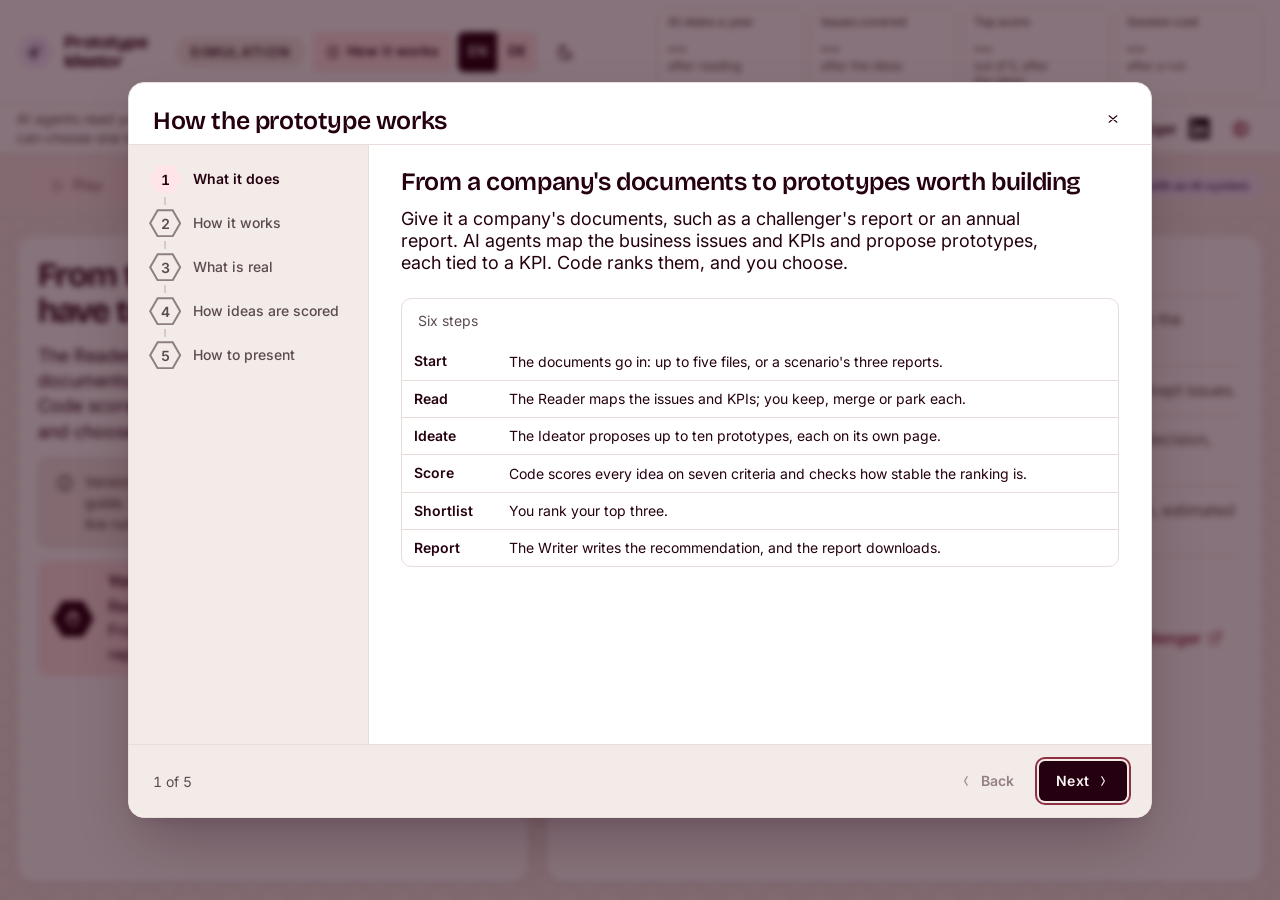
==== commit 400376d0: "Audit and writing pass: plainer strings, a German intro in two lines, a start that says how to recov" ====
--- a/index.html
+++ b/index.html
@@ -1,5 +1,5 @@
 <!doctype html>
-<html lang="en-GB">
+<html lang="en-GB" data-vc-theme-default="light">
 <head>
   <meta charset="utf-8">
   <meta name="viewport" content="width=device-width, initial-scale=1">
@@ -13,7 +13,7 @@
   <link rel="icon" href="favicon.svg" type="image/svg+xml">
   <link rel="stylesheet" href="vici/dist/vici.min.css">
   <link rel="stylesheet" href="css/app.css">
-  <script src="js/theme.js"></script>
+  <script src="vici/dist/vici-theme.js"></script>
   <script src="vici/dist/vici.js" defer></script>
   <script type="module" src="js/main.js"></script>
 </head>
@@ -31,7 +31,7 @@
     <div class="header-actions">
       <span class="vc-tooltip-anchor">
         <span class="vc-tag vc-tag--lg mode-tag" id="mode-tag" data-mode="simulation" tabindex="0" aria-describedby="tip-mode"><span id="mode-text">SIMULATION</span></span>
-        <span class="vc-tooltip vc-tooltip--bottom" role="tooltip" id="tip-mode" data-i18n="p.mode.tip">A replay of recorded agent answers through the real scoring rules: no model is called. Run it live calls Claude with your own key.</span>
+        <span class="vc-tooltip vc-tooltip--bottom" role="tooltip" id="tip-mode" data-i18n="p.mode.tip">A replay of recorded agent answers through the real scoring rules. It calls no model. Run it live calls Claude with your own key.</span>
       </span>
       <!-- One guide per language, each with its own button; js/lang.js shows the page's. -->
       <button type="button" class="vc-button vc-button--secondary guide-open" data-vc-guide-open="guide-en" lang="en"><span class="vc-icon vc-icon--info" aria-hidden="true"></span>How it works</button>
@@ -53,7 +53,7 @@
       <div class="kpi vc-stat" id="kpi-stake" data-vc-kpi="At stake a year" data-vc-kpi-de="Pro Jahr auf dem Spiel" data-state="waiting">
         <p class="vc-stat__label" data-i18n="kpi.atStake.label">At stake a year</p>
         <p class="vc-stat__value"><s class="vc-stat__was kpi-was" hidden></s><span class="kpi-value">…</span></p>
-        <p class="vc-stat__note kpi-note" data-i18n="kpi.atStake.wait">after the Reader</p>
+        <p class="vc-stat__note kpi-note" data-i18n="kpi.atStake.wait">after reading</p>
       </div>
       <div class="kpi vc-stat" id="kpi-covered" data-vc-kpi="Issues covered" data-vc-kpi-de="Abgedeckte Themen" data-state="waiting">
         <p class="vc-stat__label" data-i18n="kpi.covered.label">Issues covered</p>
@@ -118,14 +118,14 @@
     <div class="step" data-step="start">
       <section class="panel story" aria-labelledby="start-title">
         <h1 class="step-title" id="start-title" data-i18n="p.start.title">From the documents you have to a ranked shortlist</h1>
-        <p class="step-lead" data-i18n="p.start.lead">The Reader maps the business issues and KPIs in your documents. The Ideator proposes prototypes for them, code scores and ranks them, and you pick the three to build.</p>
+        <p class="step-lead" data-i18n="p.start.lead">The Reader maps the business issues and KPIs in your documents. The Ideator proposes prototypes for them. Code scores and ranks them; you rank your top three and choose the one to build.</p>
         <p class="vc-alert vc-alert--neutral version-note" role="note"><span class="vc-icon vc-icon--info" aria-hidden="true"></span><span data-i18n="p.start.version">Version 0.1.0 holds the frame, the scoring engine and the guide. The three fictional companies play from version 0.2.0, live runs from version 0.3.0.</span></p>
         <!-- What the page waits for, asked where the eye is: one sentence and the one primary action. -->
         <div class="vc-callout turn-bar" id="turn">
           <span class="vc-callout__cell" aria-hidden="true"><span class="vc-icon vc-icon--hand"></span></span>
           <div class="vc-callout__body">
             <p class="vc-callout__title" data-i18n="p.turn.lead">Your turn</p>
-            <p data-i18n="p.start.turn">Read how the tool works. The replay starts here from version 0.2.0.</p>
+            <p data-i18n="p.start.turn">Read how the tool works. From version 0.2.0, the replay starts here.</p>
           </div>
           <button type="button" class="vc-button vc-attention cta" id="turn-primary"><span class="vc-icon vc-icon--info" aria-hidden="true"></span><span data-i18n="p.start.turnAction">How it works</span></button>
         </div>
@@ -245,7 +245,7 @@
     <div class="vc-guide__chapters">
       <section class="vc-guide__chapter" data-vc-chapter="what" data-vc-nav="Was er tut">
         <h3>Von Dokumenten zu Prototypen, die sich lohnen</h3>
-        <p class="vc-guide__lead">Geben Sie ihm die Dokumente eines Unternehmens, etwa den Bericht eines Challengers oder einen Geschäftsbericht. KI-Agenten ordnen die geschäftlichen Themen und Kennzahlen und schlagen Prototypen vor, jeden mit einer Kennzahl. Code reiht sie, Sie wählen.</p>
+        <p class="vc-guide__lead">Geben Sie ihm die Dokumente eines Unternehmens, etwa den Bericht eines Challengers oder einen Geschäftsbericht. KI-Agenten ordnen die Geschäftsthemen und Kennzahlen und schlagen Prototypen vor, jeden an eine Kennzahl gebunden. Code reiht sie, Sie wählen.</p>
         <div class="vc-table-wrap"><table class="vc-table vc-table--compact guide-steps">
           <caption>Sechs Schritte</caption>
           <tbody>
--- a/css/app.css
+++ b/css/app.css
@@ -132,7 +132,9 @@
 .figure-list > div:last-child { border-bottom: 1px solid var(--vc-border-subtle); }
 .figure-list dt { font-weight: var(--vc-weight-semibold); color: var(--vc-text); }
 .figure-list dd { margin: 0; color: var(--vc-text-muted); line-height: 1.4; max-width: 60ch; }
-.public-note { margin-top: auto; }
+/* The public-information note stays with the links it qualifies, rather than drifting to the panel's foot
+   on a tall screen. */
+.public-note { margin-top: 2px; }
 
 /* ---- guides ------------------------------------------------------------------------------------------------ */
 .vc-guide .vc-guide__say { font-style: normal; }
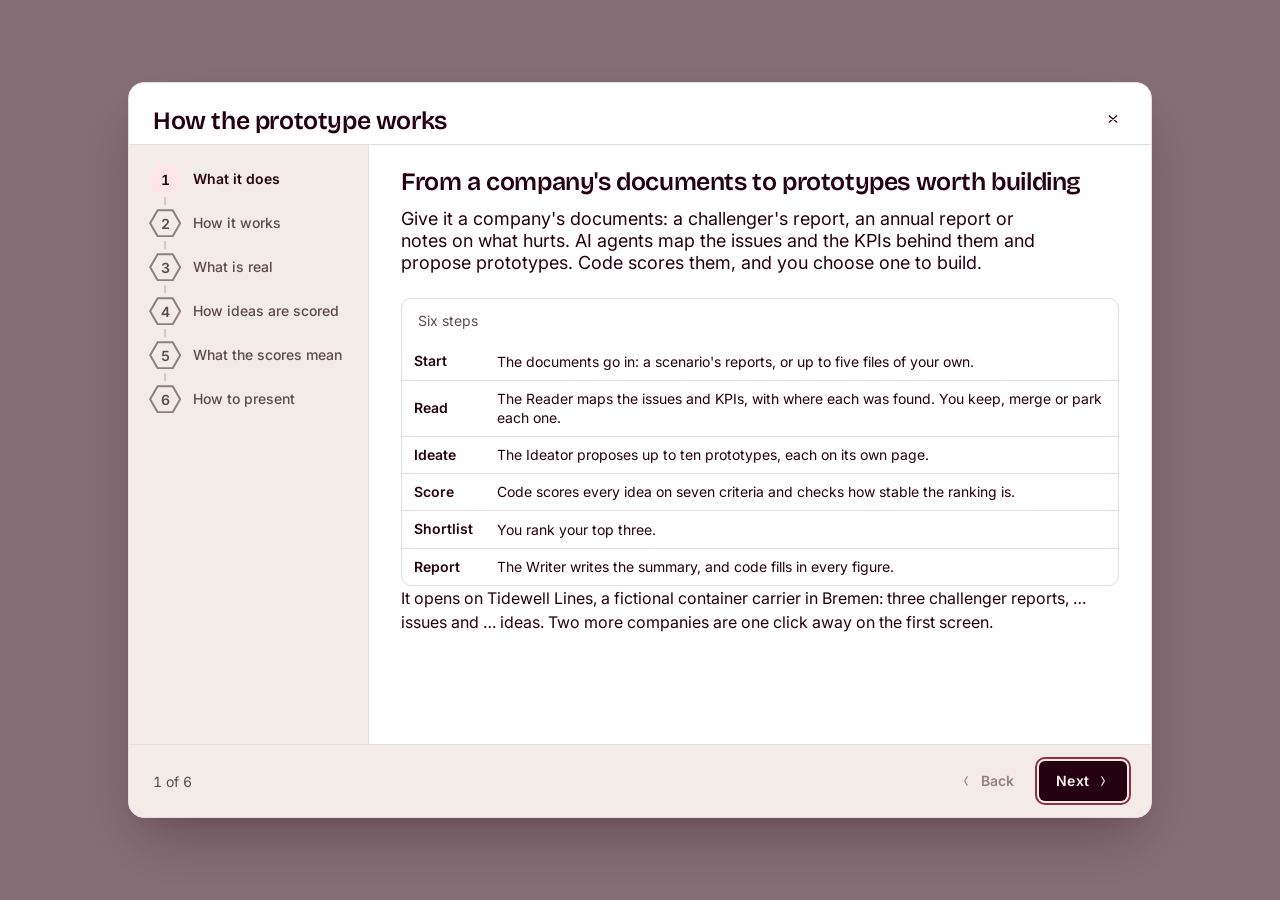
==== commit 16fa6ad8: "M2 Simulation (0.2.0): three fictional companies play from Start to Report The six steps, one screen" ====
--- a/index.html
+++ b/index.html
@@ -53,7 +53,7 @@
       <div class="kpi vc-stat" id="kpi-stake" data-vc-kpi="At stake a year" data-vc-kpi-de="Pro Jahr auf dem Spiel" data-state="waiting">
         <p class="vc-stat__label" data-i18n="kpi.atStake.label">At stake a year</p>
         <p class="vc-stat__value"><s class="vc-stat__was kpi-was" hidden></s><span class="kpi-value">…</span></p>
-        <p class="vc-stat__note kpi-note" data-i18n="kpi.atStake.wait">after reading</p>
+        <p class="vc-stat__note kpi-note" data-i18n="kpi.atStake.wait">after reading the files</p>
       </div>
       <div class="kpi vc-stat" id="kpi-covered" data-vc-kpi="Issues covered" data-vc-kpi-de="Abgedeckte Themen" data-state="waiting">
         <p class="vc-stat__label" data-i18n="kpi.covered.label">Issues covered</p>
@@ -68,7 +68,7 @@
       <div class="kpi vc-stat" id="kpi-cost" data-vc-kpi="Session cost" data-vc-kpi-de="Sitzungskosten" data-state="waiting">
         <p class="vc-stat__label" data-i18n="kpi.cost.label">Session cost</p>
         <p class="vc-stat__value"><s class="vc-stat__was kpi-was" hidden></s><span class="kpi-value">…</span></p>
-        <p class="vc-stat__note kpi-note" data-i18n="kpi.cost.wait">after a run</p>
+        <p class="vc-stat__note kpi-note" data-i18n="kpi.cost.wait">measured once the agents run</p>
       </div>
     </div>
   </header>
@@ -93,15 +93,15 @@
 
   <!-- The step bar: Play, Back, the six steps, Next, then Run it live with the AI notice beside it. -->
   <nav class="stepbar" aria-label="Steps" data-i18n-attr="aria-label:p.steps">
-    <button type="button" class="vc-button vc-button--secondary play" id="btn-play" data-state="play" disabled><span class="vc-icon vc-icon--play" aria-hidden="true"></span><span id="play-text" data-i18n="p.play">Play</span></button>
+    <button type="button" class="vc-button vc-button--secondary play" id="btn-play" data-state="play"><span class="vc-icon vc-icon--play" aria-hidden="true"></span><span id="play-text" data-i18n="p.play">Play</span></button>
     <button type="button" class="vc-button vc-button--ghost stepbar-back" id="btn-back" disabled><span class="vc-icon vc-icon--chevron-left" aria-hidden="true"></span><span data-i18n="p.back">Back</span></button>
     <ol class="vc-stepper steps" id="steps">
-      <li class="vc-step vc-step--current" data-step="start"><button type="button" class="vc-step__button" aria-current="step"><span class="vc-step__marker" aria-hidden="true">1</span><span class="vc-step__label" data-i18n="p.step.start">Start</span></button></li>
-      <li class="vc-step" data-step="read"><button type="button" class="vc-step__button" disabled><span class="vc-step__marker" aria-hidden="true">2</span><span class="vc-step__label" data-i18n="p.step.read">Read</span></button></li>
-      <li class="vc-step" data-step="ideate"><button type="button" class="vc-step__button" disabled><span class="vc-step__marker" aria-hidden="true">3</span><span class="vc-step__label" data-i18n="p.step.ideate">Ideate</span></button></li>
-      <li class="vc-step" data-step="score"><button type="button" class="vc-step__button" disabled><span class="vc-step__marker" aria-hidden="true">4</span><span class="vc-step__label" data-i18n="p.step.score">Score</span></button></li>
-      <li class="vc-step" data-step="shortlist"><button type="button" class="vc-step__button" disabled><span class="vc-step__marker" aria-hidden="true">5</span><span class="vc-step__label" data-i18n="p.step.shortlist">Shortlist</span></button></li>
-      <li class="vc-step" data-step="report"><button type="button" class="vc-step__button" disabled><span class="vc-step__marker" aria-hidden="true">6</span><span class="vc-step__label" data-i18n="p.step.report">Report</span></button></li>
+      <li class="vc-step vc-step--current" data-step="start"><button type="button" class="vc-step__button" aria-current="step"><span class="vc-step__marker" aria-hidden="true">1</span><span class="vc-step__label"><span data-i18n="p.step.start">Start</span><span class="vc-step__hint"></span></span></button></li>
+      <li class="vc-step" data-step="read"><button type="button" class="vc-step__button" disabled><span class="vc-step__marker" aria-hidden="true">2</span><span class="vc-step__label"><span data-i18n="p.step.read">Read</span><span class="vc-step__hint"></span></span></button></li>
+      <li class="vc-step" data-step="ideate"><button type="button" class="vc-step__button" disabled><span class="vc-step__marker" aria-hidden="true">3</span><span class="vc-step__label"><span data-i18n="p.step.ideate">Ideate</span><span class="vc-step__hint"></span></span></button></li>
+      <li class="vc-step" data-step="score"><button type="button" class="vc-step__button" disabled><span class="vc-step__marker" aria-hidden="true">4</span><span class="vc-step__label"><span data-i18n="p.step.score">Score</span><span class="vc-step__hint"></span></span></button></li>
+      <li class="vc-step" data-step="shortlist"><button type="button" class="vc-step__button" disabled><span class="vc-step__marker" aria-hidden="true">5</span><span class="vc-step__label"><span data-i18n="p.step.shortlist">Shortlist</span><span class="vc-step__hint"></span></span></button></li>
+      <li class="vc-step" data-step="report"><button type="button" class="vc-step__button" disabled><span class="vc-step__marker" aria-hidden="true">6</span><span class="vc-step__label"><span data-i18n="p.step.report">Report</span><span class="vc-step__hint"></span></span></button></li>
     </ol>
     <button type="button" class="vc-button vc-button--secondary stepbar-next" id="btn-next" disabled><span data-i18n="p.next">Next</span><span class="vc-icon vc-icon--chevron-right" aria-hidden="true"></span></button>
     <div class="live-group">
@@ -112,49 +112,27 @@
 
   <p class="vc-visually-hidden" id="announce" aria-live="polite"></p>
 
-  <!-- The stage: one step at a time, the story on the left and its evidence on the right. Version 0.1.0
-       shows the first step as the frame around what the scenarios will play from version 0.2.0. -->
-  <main id="stage" class="stage" tabindex="-1">
-    <div class="step" data-step="start">
-      <section class="panel story" aria-labelledby="start-title">
-        <h1 class="step-title" id="start-title" data-i18n="p.start.title">From the documents you have to a ranked shortlist</h1>
-        <p class="step-lead" data-i18n="p.start.lead">The Reader maps the business issues and KPIs in your documents. The Ideator proposes prototypes for them. Code scores and ranks them; you rank your top three and choose the one to build.</p>
-        <p class="vc-alert vc-alert--neutral version-note" role="note"><span class="vc-icon vc-icon--info" aria-hidden="true"></span><span data-i18n="p.start.version">Version 0.1.0 holds the frame, the scoring engine and the guide. The three fictional companies play from version 0.2.0, live runs from version 0.3.0.</span></p>
-        <!-- What the page waits for, asked where the eye is: one sentence and the one primary action. -->
-        <div class="vc-callout turn-bar" id="turn">
-          <span class="vc-callout__cell" aria-hidden="true"><span class="vc-icon vc-icon--hand"></span></span>
-          <div class="vc-callout__body">
-            <p class="vc-callout__title" data-i18n="p.turn.lead">Your turn</p>
-            <p data-i18n="p.start.turn">Read how the tool works. From version 0.2.0, the replay starts here.</p>
-          </div>
-          <button type="button" class="vc-button vc-attention cta" id="turn-primary"><span class="vc-icon vc-icon--info" aria-hidden="true"></span><span data-i18n="p.start.turnAction">How it works</span></button>
-        </div>
-      </section>
-      <section class="panel evidence" aria-labelledby="figures-title">
-        <h2 class="panel-title" id="figures-title" data-i18n="p.figures.title">The four figures at the top</h2>
-        <dl class="figure-list">
-          <div><dt data-i18n="kpi.atStake.label">At stake a year</dt><dd data-i18n="p.figures.atStake">The money the kept issues put at stake a year, as the documents or the challengers state it.</dd></div>
-          <div><dt data-i18n="kpi.covered.label">Issues covered</dt><dd data-i18n="p.figures.covered">Kept issues that at least one idea answers, of all kept issues.</dd></div>
-          <div><dt data-i18n="kpi.top.label">Top score</dt><dd data-i18n="p.figures.top">The highest weighted score out of 5; after your decision, your first pick.</dd></div>
-          <div><dt data-i18n="kpi.cost.label">Session cost</dt><dd data-i18n="p.figures.cost">What the model calls cost: measured in a live run, estimated in a replay.</dd></div>
-        </dl>
-        <div class="challengers">
-          <p class="step-note" data-i18n="p.start.challengers">No documents yet? Challenge a business model, a SWOT or a PESTEL first.</p>
-          <ul class="challenger-links">
-            <li><a class="vc-link" href="https://victorpflueger.github.io/BMC-challenger/" rel="noopener" target="_blank"><span>Business Model Canvas Challenger</span><span class="vc-icon vc-icon--external" aria-hidden="true"></span><span class="vc-visually-hidden" data-i18n="p.newTab"> (opens in a new tab)</span></a></li>
-            <li><a class="vc-link" href="https://victorpflueger.github.io/SWOT-challenger/" rel="noopener" target="_blank"><span>SWOT Challenger</span><span class="vc-icon vc-icon--external" aria-hidden="true"></span><span class="vc-visually-hidden" data-i18n="p.newTab"> (opens in a new tab)</span></a></li>
-            <li><a class="vc-link" href="https://victorpflueger.github.io/PESTEL-challenger/" rel="noopener" target="_blank"><span>PESTEL Challenger</span><span class="vc-icon vc-icon--external" aria-hidden="true"></span><span class="vc-visually-hidden" data-i18n="p.newTab"> (opens in a new tab)</span></a></li>
-          </ul>
-        </div>
-        <p class="step-note public-note" data-i18n="p.public">Public information only: never enter confidential, personal or otherwise protected data.</p>
-      </section>
-    </div>
-  </main>
+  <!-- The stage: one step at a time, the story on the left and its evidence on the right. js/presenter.js
+       draws each step from the run; until the page has started, the boot screen covers it. -->
+  <main id="stage" class="stage" tabindex="-1"></main>
+
+  <!-- An idea's own page, opened from a cell of the honeycomb or a row of the score table. -->
+  <dialog class="vc-dialog vc-dialog--drawer idea-drawer" id="idea-drawer" aria-labelledby="idea-title">
+    <header class="vc-dialog__header">
+      <div class="idea-drawer__head">
+        <span class="vc-tag vc-tag--feature vc-tag--sm ai-tag"><span class="vc-icon vc-icon--sparkle" aria-hidden="true"></span><span data-i18n="drawer.tag">Proposed by the Ideator</span></span>
+        <h2 class="vc-dialog__title" id="idea-title">Idea</h2>
+      </div>
+      <button type="button" class="vc-icon-button" data-vc-close aria-label="Close" data-i18n-attr="aria-label:p.close"><span class="vc-icon vc-icon--close" aria-hidden="true"></span></button>
+    </header>
+    <div class="vc-dialog__body" id="idea-body"></div>
+  </dialog>
+
 
   <!-- How it works, once in English and once in German: Vici's guide. vici.js builds each chapter rail and
        opens the guide of the page's language once per browser tab (js/lang.js keeps the other one closed);
-       ?guide=0 keeps it closed, ?guide=present opens the talk track. The figures in the data-fig spans
-       come from the scenario's run from version 0.2.0, so the guide cannot drift from the page. -->
+       ?guide=0 keeps it closed, ?guide=present opens the talk track. js/presenter.js fills the data-fig
+       spans from Tidewell Lines' recorded run in each language, so the guide cannot drift from the page. -->
   <dialog class="vc-dialog vc-guide" id="guide-en" lang="en-GB" aria-labelledby="guide-en-title" data-vc-guide data-vc-guide-auto data-vc-guide-count="{n} of {total}" data-vc-guide-rail="Chapters">
     <header class="vc-dialog__header">
       <h2 class="vc-dialog__title" id="guide-en-title">How the prototype works</h2>
@@ -163,47 +141,48 @@
     <div class="vc-guide__chapters">
       <section class="vc-guide__chapter" data-vc-chapter="what" data-vc-nav="What it does">
         <h3>From a company's documents to prototypes worth building</h3>
-        <p class="vc-guide__lead">Give it a company's documents, such as a challenger's report or an annual report. AI agents map the business issues and KPIs and propose prototypes, each tied to a KPI. Code ranks them, and you choose.</p>
+        <p class="vc-guide__lead">Give it a company's documents: a challenger's report, an annual report or notes on what hurts. AI agents map the issues and the KPIs behind them and propose prototypes. Code scores them, and you choose one to build.</p>
         <div class="vc-table-wrap"><table class="vc-table vc-table--compact guide-steps">
           <caption>Six steps</caption>
           <tbody>
-            <tr><th scope="row">Start</th><td>The documents go in: up to five files, or a scenario's three reports.</td></tr>
-            <tr><th scope="row">Read</th><td>The Reader maps the issues and KPIs; you keep, merge or park each.</td></tr>
+            <tr><th scope="row">Start</th><td>The documents go in: a scenario's reports, or up to five files of your own.</td></tr>
+            <tr><th scope="row">Read</th><td>The Reader maps the issues and KPIs, with where each was found. You keep, merge or park each one.</td></tr>
             <tr><th scope="row">Ideate</th><td>The Ideator proposes up to ten prototypes, each on its own page.</td></tr>
             <tr><th scope="row">Score</th><td>Code scores every idea on seven criteria and checks how stable the ranking is.</td></tr>
             <tr><th scope="row">Shortlist</th><td>You rank your top three.</td></tr>
-            <tr><th scope="row">Report</th><td>The Writer writes the recommendation, and the report downloads.</td></tr>
-          </tbody>
-        </table></div>
+            <tr><th scope="row">Report</th><td>The Writer writes the summary, and code fills in every figure.</td></tr>
+          </tbody>
+        </table></div>
+        <p>It opens on Tidewell Lines, a fictional container carrier in Bremen: three challenger reports, <span data-fig="talk.issues">…</span> issues and <span data-fig="talk.ideas">…</span> ideas. Two more companies are one click away on the first screen.</p>
       </section>
       <section class="vc-guide__chapter" data-vc-chapter="how" data-vc-nav="How it works">
         <h3>Four figures follow the run from documents to decision</h3>
-        <p class="vc-guide__lead">Each tile answers first: a scenario shows what is at stake before it plays, and a live run shows the ellipsis and what it waits for. Code computes every figure; the agents only rate and describe.</p>
+        <p class="vc-guide__lead">Each tile answers first: a scenario shows its figures before it plays; a live run shows what each waits for. Code computes every figure, and a decision strikes the old value through beside the new one.</p>
         <div class="vc-table-wrap"><table class="vc-table vc-table--compact guide-figures">
-          <caption>Key figures</caption>
+          <caption>Key figures, for Tidewell Lines</caption>
           <thead><tr><th scope="col">Figure</th><th scope="col">What it measures</th><th scope="col" class="vc-num">Value</th></tr></thead>
           <tbody>
-            <tr><th scope="row">At stake a year</th><td>The money the kept issues put at stake a year, as the documents or the challengers state it, on the issues that state it</td><td class="vc-num"><span data-fig="kpi.atStake">…</span></td></tr>
+            <tr><th scope="row">At stake a year</th><td>The money the kept issues put at stake a year, as the documents or the challengers state it, on the issues that state it. A merged issue counts once, at its largest value.</td><td class="vc-num"><span data-fig="kpi.atStake">…</span></td></tr>
             <tr><th scope="row">Issues covered</th><td>Kept issues that at least one idea answers, of all kept issues</td><td class="vc-num"><span data-fig="kpi.covered">…</span></td></tr>
             <tr><th scope="row">Top score</th><td>The highest weighted score out of 5; after your decision, your first pick and its score</td><td class="vc-num"><span data-fig="kpi.top">…</span></td></tr>
-            <tr><th scope="row">Session cost</th><td>The model calls: measured in a live run against your budget cap, estimated in a replay</td><td class="vc-num"><span data-fig="kpi.cost">…</span></td></tr>
+            <tr><th scope="row">Session cost</th><td>What the run's model calls cost: estimated for a replay on the Balanced setting, measured in a live run against your budget cap</td><td class="vc-num"><span data-fig="kpi.cost">…</span></td></tr>
           </tbody>
         </table></div>
       </section>
       <section class="vc-guide__chapter" data-vc-chapter="real" data-vc-nav="What is real">
         <h3>Fictional companies, real rules, nothing kept</h3>
-        <p class="vc-guide__lead">The simulation plays three fictional companies with recorded agent answers through the real scoring rules. A live run sends your documents to Anthropic's API under your own key. Nothing is stored, and a reload ends the session.</p>
+        <p class="vc-guide__lead">The simulation plays three fictional companies with recorded agent answers through the real scoring rules. Nothing is stored, and a reload ends the session.</p>
         <ul>
-          <li>The three companies and their figures are invented; what they say about the world is real and dated.</li>
-          <li>A replay calls no model and costs nothing.</li>
-          <li>Code computes every score, rank and figure, the same way in a replay and in a live run.</li>
+          <li>The three companies and their own figures are invented, and some challenger reports are stand-ins that say so. What they say about the world, such as a law, a price or a deadline, is real and dated; the repository's DATA_SOURCES.md lists each source.</li>
+          <li>A replay calls no model and costs nothing. Code computes every score, rank and figure, the same way in a replay and in a live run.</li>
+          <li>From version 0.3.0, a live run sends your documents to Anthropic's API under your own key. A challenger's report already reads without any request.</li>
+          <li>The cost estimate assumes about four characters a token, 1,500 thinking tokens a step on Balanced and Thorough, and 1,500 to 3,000 text tokens plus 1,568 image tokens a PDF page. Thorough would cost <span data-fig="talk.thorough">…</span> for Tidewell Lines. Costs convert at a fixed 0.894 euros a dollar.</li>
           <li>Public information only: never enter confidential, personal or otherwise protected data.</li>
-          <li>Costs convert at a fixed 0.894 euros a dollar.</li>
         </ul>
       </section>
       <section class="vc-guide__chapter" data-vc-chapter="scored" data-vc-nav="How ideas are scored">
         <h3>Seven criteria, with weights you can change</h3>
-        <p class="vc-guide__lead">Each idea gets a rating from 1 to 5 on seven criteria, each with its reason. Code weighs them, ranks the ideas and checks how stable the ranking stays when the weights change.</p>
+        <p class="vc-guide__lead">The Ideator rates each idea from 1 to 5 on seven criteria, each with its reason. Code weighs the ratings, ranks the ideas and checks how stable the ranking stays when the weights change.</p>
         <div class="vc-table-wrap"><table class="vc-table vc-table--compact guide-criteria">
           <caption>Criteria and default weights</caption>
           <thead><tr><th scope="col">Criterion</th><th scope="col" class="vc-num">Weight</th><th scope="col">The question</th></tr></thead>
@@ -218,15 +197,25 @@
           </tbody>
         </table></div>
       </section>
+      <section class="vc-guide__chapter" data-vc-chapter="meaning" data-vc-nav="What the scores mean">
+        <h3>A weighted average, checked nine times</h3>
+        <p class="vc-guide__lead">The score is a weighted average of the seven ratings. Fixed rules break ties, and the stability check shows how much the order depends on the weights.</p>
+        <ul>
+          <li>The score is the sum of rating times weight, divided by the sum of the weights. Ties go to business value, then relevance, buildable, agentic fit, demo impact, evidence and low risk.</li>
+          <li>The stability check ranks the ideas nine times: with your weights, with equal weights and seven times with one criterion left out.</li>
+          <li>One live run of a prototype is estimated at its model calls times 2,000 new, 15,000 cached and 600 output tokens at the model's prices, plus $0.01 a web search.</li>
+          <li>The scores rank ideas for a five-minute demo. They don't forecast returns.</li>
+        </ul>
+      </section>
       <section class="vc-guide__chapter" data-vc-chapter="present" data-vc-nav="How to present">
         <h3>Show it in five minutes</h3>
-        <p class="vc-guide__lead">Five steps, five minutes. It plays by itself and stops where you act; Space pauses while you talk.</p>
+        <p class="vc-guide__lead">Five steps, five minutes. Play walks the steps by itself and stops where you act; Space pauses while you talk, and a clicker's keys move.</p>
         <ol class="vc-guide__path">
-          <li><strong>Point at the four figures.</strong> <span class="vc-guide__say">“Before anything runs, the figures say what is at stake: <span data-fig="talk.atStake">…</span>.”</span> <span class="vc-guide__time">1 min</span></li>
-          <li><strong>Read: three reports on one carrier.</strong> <span class="vc-guide__say">“Three challengers looked at Tidewell Lines, and the Reader merged the emissions issue all three raise.”</span> <span class="vc-guide__time">1 min</span></li>
-          <li><strong>Ideate: open one idea.</strong> <span class="vc-guide__say">“Each cell is a prototype tied to a KPI; this one answers <span data-fig="talk.issue">…</span>.”</span> <span class="vc-guide__time">1.5 min</span></li>
-          <li><strong>Score: change a weight.</strong> <span class="vc-guide__say">“Weigh business value differently, and the ranking holds: <span data-fig="talk.stable">…</span>.”</span> <span class="vc-guide__time">1 min</span></li>
-          <li><strong>Shortlist, report and build brief.</strong> <span class="vc-guide__say">“You pick three, and the report and the build brief download for your team.”</span> <span class="vc-guide__time">0.5 min</span></li>
+          <li><strong>Point at the four figures.</strong> <span class="vc-guide__say">“Before anything runs, the figures say what is at stake for Tidewell Lines: <span data-fig="talk.atStake">…</span> a year.”</span> <span class="vc-guide__time">1 min</span></li>
+          <li><strong>Read: three reports on one carrier.</strong> <span class="vc-guide__say">“Three challengers looked at the same company. The Reader merged the emission costs all three raise, and you keep, merge or park each issue.”</span> <span class="vc-guide__time">1 min</span></li>
+          <li><strong>Ideate: open one idea.</strong> <span class="vc-guide__say">“Each cell is a prototype tied to an issue and its KPIs. Here is <span data-fig="talk.top">…</span>: what the room would see, and how its agent works while a person decides.”</span> <span class="vc-guide__time">1.5 min</span></li>
+          <li><strong>Score: change a weight.</strong> <span class="vc-guide__say">“Weigh business value higher and watch the order. <span data-fig="talk.top">…</span> stays first in <span data-fig="talk.firsts">…</span> rankings.”</span> <span class="vc-guide__time">1 min</span></li>
+          <li><strong>Shortlist and report.</strong> <span class="vc-guide__say">“You rank your top three. The Writer writes the summary, and code fills in every figure.”</span> <span class="vc-guide__time">0.5 min</span></li>
         </ol>
       </section>
     </div>
@@ -244,48 +233,49 @@
     </header>
     <div class="vc-guide__chapters">
       <section class="vc-guide__chapter" data-vc-chapter="what" data-vc-nav="Was er tut">
-        <h3>Von Dokumenten zu Prototypen, die sich lohnen</h3>
-        <p class="vc-guide__lead">Geben Sie ihm die Dokumente eines Unternehmens, etwa den Bericht eines Challengers oder einen Geschäftsbericht. KI-Agenten ordnen die Geschäftsthemen und Kennzahlen und schlagen Prototypen vor, jeden an eine Kennzahl gebunden. Code reiht sie, Sie wählen.</p>
+        <h3>Von den Dokumenten zu Prototypen, die sich lohnen</h3>
+        <p class="vc-guide__lead">Geben Sie ihm die Dokumente eines Unternehmens: den Bericht eines Challengers, einen Geschäftsbericht oder Notizen dazu, wo es hakt. KI-Agenten ordnen die Themen und Kennzahlen und schlagen Prototypen vor. Code bewertet sie, und Sie wählen einen zum Bauen.</p>
         <div class="vc-table-wrap"><table class="vc-table vc-table--compact guide-steps">
           <caption>Sechs Schritte</caption>
           <tbody>
-            <tr><th scope="row">Start</th><td>Die Dokumente kommen hinein: bis zu fünf Dateien oder die drei Berichte eines Szenarios.</td></tr>
-            <tr><th scope="row">Lesen</th><td>Der Leser ordnet Themen und Kennzahlen; Sie behalten, führen zusammen oder stellen zurück.</td></tr>
+            <tr><th scope="row">Start</th><td>Die Dokumente kommen hinein: die Berichte eines Szenarios oder bis zu fünf eigene Dateien.</td></tr>
+            <tr><th scope="row">Lesen</th><td>Der Leser ordnet Themen und Kennzahlen, mit der Stelle, an der er sie fand. Sie behalten, bündeln oder parken jedes.</td></tr>
             <tr><th scope="row">Ideen</th><td>Der Ideenfinder schlägt bis zu zehn Prototypen vor, jeden auf einer eigenen Seite.</td></tr>
             <tr><th scope="row">Bewerten</th><td>Code bewertet jede Idee nach sieben Kriterien und prüft, wie stabil die Rangfolge ist.</td></tr>
             <tr><th scope="row">Auswahl</th><td>Sie reihen Ihre drei Favoriten.</td></tr>
-            <tr><th scope="row">Bericht</th><td>Der Autor schreibt die Empfehlung, und der Bericht lässt sich herunterladen.</td></tr>
-          </tbody>
-        </table></div>
+            <tr><th scope="row">Bericht</th><td>Der Autor schreibt die Zusammenfassung, und Code setzt jede Zahl ein.</td></tr>
+          </tbody>
+        </table></div>
+        <p>Er beginnt mit Tidewell Lines, einer fiktiven Containerreederei in Bremen: drei Challenger-Berichte, <span data-fig="talk.issues">…</span> Themen und <span data-fig="talk.ideas">…</span> Ideen. Zwei weitere Unternehmen sind auf dem ersten Bildschirm einen Klick entfernt.</p>
       </section>
       <section class="vc-guide__chapter" data-vc-chapter="how" data-vc-nav="So funktioniert's">
         <h3>Vier Kennzahlen begleiten den Lauf bis zur Entscheidung</h3>
-        <p class="vc-guide__lead">Jede Kachel antwortet zuerst: Ein Szenario zeigt vor dem Abspielen, was auf dem Spiel steht, und ein Live-Lauf zeigt die drei Punkte und worauf er wartet. Code berechnet jede Zahl; die Agenten bewerten und beschreiben nur.</p>
+        <p class="vc-guide__lead">Jede Kachel antwortet zuerst: Ein Szenario zeigt seine Zahlen, bevor es abspielt; ein Live-Lauf zeigt, worauf jede wartet. Code berechnet jede Zahl, und eine Entscheidung streicht den alten Wert neben dem neuen durch.</p>
         <div class="vc-table-wrap"><table class="vc-table vc-table--compact guide-figures">
-          <caption>Kennzahlen</caption>
+          <caption>Kennzahlen, für Tidewell Lines</caption>
           <thead><tr><th scope="col">Kennzahl</th><th scope="col">Was sie misst</th><th scope="col" class="vc-num">Wert</th></tr></thead>
           <tbody>
-            <tr><th scope="row">Pro Jahr auf dem Spiel</th><td>Das Geld, das die behaltenen Themen pro Jahr aufs Spiel setzen, wie die Dokumente oder die Challenger es angeben, bei den Themen, die es angeben</td><td class="vc-num"><span data-fig="kpi.atStake">…</span></td></tr>
+            <tr><th scope="row">Pro Jahr auf dem Spiel</th><td>Das Geld, das die behaltenen Themen pro Jahr aufs Spiel setzen, wie die Dokumente oder die Challenger es angeben, bei den Themen, die es angeben. Ein gebündeltes Thema zählt einmal, mit seinem größten Wert.</td><td class="vc-num"><span data-fig="kpi.atStake">…</span></td></tr>
             <tr><th scope="row">Abgedeckte Themen</th><td>Behaltene Themen, auf die mindestens eine Idee antwortet, von allen behaltenen Themen</td><td class="vc-num"><span data-fig="kpi.covered">…</span></td></tr>
             <tr><th scope="row">Bester Wert</th><td>Der höchste gewichtete Wert von 5; nach Ihrer Entscheidung Ihre erste Wahl und ihr Wert</td><td class="vc-num"><span data-fig="kpi.top">…</span></td></tr>
-            <tr><th scope="row">Sitzungskosten</th><td>Die Modellaufrufe: im Live-Lauf gegen Ihr Kostenlimit gemessen, in der Wiedergabe geschätzt</td><td class="vc-num"><span data-fig="kpi.cost">…</span></td></tr>
+            <tr><th scope="row">Sitzungskosten</th><td>Was die Modellaufrufe des Laufs kosten: für eine Wiedergabe mit der Einstellung Ausgewogen geschätzt, im Live-Lauf gegen Ihr Kostenlimit gemessen</td><td class="vc-num"><span data-fig="kpi.cost">…</span></td></tr>
           </tbody>
         </table></div>
       </section>
       <section class="vc-guide__chapter" data-vc-chapter="real" data-vc-nav="Was echt ist">
         <h3>Fiktive Unternehmen, echte Regeln, nichts wird gespeichert</h3>
-        <p class="vc-guide__lead">Die Simulation spielt drei fiktive Unternehmen mit aufgezeichneten Agentenantworten und den echten Bewertungsregeln ab. Ein Live-Lauf schickt Ihre Dokumente unter Ihrem eigenen Schlüssel an Anthropics API. Nichts wird gespeichert, ein Neuladen beendet die Sitzung.</p>
+        <p class="vc-guide__lead">Die Simulation spielt drei fiktive Unternehmen mit aufgezeichneten Agentenantworten und den echten Bewertungsregeln ab. Nichts wird gespeichert, ein Neuladen beendet die Sitzung.</p>
         <ul>
-          <li>Die drei Unternehmen und ihre Zahlen sind erfunden; was sie über die Welt sagen, ist echt und datiert.</li>
-          <li>Eine Wiedergabe ruft kein Modell auf und kostet nichts.</li>
-          <li>Code berechnet jeden Wert, jeden Rang und jede Zahl, in der Wiedergabe wie im Live-Lauf.</li>
+          <li>Die drei Unternehmen und ihre eigenen Zahlen sind erfunden, und einige Challenger-Berichte sind Platzhalter, die das sagen. Was sie über die Welt sagen, etwa ein Gesetz, ein Preis oder eine Frist, ist echt und datiert; DATA_SOURCES.md im Repository nennt jede Quelle.</li>
+          <li>Eine Wiedergabe ruft kein Modell auf und kostet nichts. Code berechnet jeden Wert, jeden Rang und jede Zahl, in der Wiedergabe wie im Live-Lauf.</li>
+          <li>Ab Version 0.3.0 schickt ein Live-Lauf Ihre Dokumente unter Ihrem eigenen Schlüssel an Anthropics API. Den Bericht eines Challengers liest er schon jetzt ohne Anfrage.</li>
+          <li>Die Kostenschätzung nimmt rund vier Zeichen je Token an, 1.500 Denk-Tokens je Schritt bei Ausgewogen und Gründlich und je PDF-Seite 1.500 bis 3.000 Text-Tokens plus 1.568 Bild-Tokens. Gründlich kostete für Tidewell Lines <span data-fig="talk.thorough">…</span>. Kosten werden zum festen Kurs von 0,894 Euro je Dollar umgerechnet.</li>
           <li>Nur öffentliche Informationen: Geben Sie nie vertrauliche, personenbezogene oder anderweitig geschützte Daten ein.</li>
-          <li>Kosten werden zum festen Kurs von 0,894 Euro je Dollar umgerechnet.</li>
         </ul>
       </section>
       <section class="vc-guide__chapter" data-vc-chapter="scored" data-vc-nav="So wird bewertet">
         <h3>Sieben Kriterien, deren Gewichte Sie ändern können</h3>
-        <p class="vc-guide__lead">Jede Idee erhält zu sieben Kriterien eine Bewertung von 1 bis 5, jede mit ihrem Grund. Code gewichtet sie, reiht die Ideen und prüft, wie stabil die Rangfolge bleibt, wenn sich die Gewichte ändern.</p>
+        <p class="vc-guide__lead">Der Ideenfinder bewertet jede Idee zu sieben Kriterien von 1 bis 5, jede mit ihrem Grund. Code gewichtet die Bewertungen, reiht die Ideen und prüft, wie stabil die Rangfolge bleibt, wenn sich die Gewichte ändern.</p>
         <div class="vc-table-wrap"><table class="vc-table vc-table--compact guide-criteria">
           <caption>Kriterien und Standardgewichte</caption>
           <thead><tr><th scope="col">Kriterium</th><th scope="col" class="vc-num">Gewicht</th><th scope="col">Die Frage</th></tr></thead>
@@ -300,15 +290,25 @@
           </tbody>
         </table></div>
       </section>
+      <section class="vc-guide__chapter" data-vc-chapter="meaning" data-vc-nav="Was die Werte heißen">
+        <h3>Ein gewichteter Durchschnitt, neunmal geprüft</h3>
+        <p class="vc-guide__lead">Der Wert ist ein gewichteter Durchschnitt der sieben Bewertungen. Feste Regeln lösen Gleichstände, und die Stabilitätsprüfung zeigt, wie sehr die Reihenfolge an den Gewichten hängt.</p>
+        <ul>
+          <li>Der Wert ist die Summe aus Bewertung mal Gewicht, geteilt durch die Summe der Gewichte. Bei Gleichstand entscheidet der Nutzen, dann Relevanz, Baubarkeit, Eignung für einen Agenten, Wirkung in der Demo, Belege und geringes Risiko.</li>
+          <li>Die Stabilitätsprüfung reiht die Ideen neunmal: mit Ihren Gewichten, mit gleichen Gewichten und siebenmal ohne je ein Kriterium.</li>
+          <li>Ein Live-Lauf eines Prototyps wird geschätzt als seine Modellaufrufe mal 2.000 neue, 15.000 zwischengespeicherte und 600 ausgegebene Tokens zu den Preisen des Modells, plus 0,01 $ je Websuche.</li>
+          <li>Die Werte reihen Ideen für eine Demo von fünf Minuten. Sie sagen keine Renditen voraus.</li>
+        </ul>
+      </section>
       <section class="vc-guide__chapter" data-vc-chapter="present" data-vc-nav="Präsentieren">
         <h3>In fünf Minuten vorführen</h3>
-        <p class="vc-guide__lead">Fünf Schritte, fünf Minuten. Es spielt von selbst und hält, wo Sie handeln; die Leertaste pausiert, während Sie sprechen.</p>
+        <p class="vc-guide__lead">Fünf Schritte, fünf Minuten. Abspielen geht die Schritte von selbst durch und hält, wo Sie handeln; die Leertaste pausiert, während Sie sprechen, und die Tasten eines Presenters blättern.</p>
         <ol class="vc-guide__path">
-          <li><strong>Auf die vier Kennzahlen zeigen.</strong> <span class="vc-guide__say">„Bevor etwas läuft, sagen die Kennzahlen, was auf dem Spiel steht: <span data-fig="talk.atStake">…</span>.“</span> <span class="vc-guide__time">1 min</span></li>
-          <li><strong>Lesen: drei Berichte zu einer Reederei.</strong> <span class="vc-guide__say">„Drei Challenger haben Tidewell Lines geprüft, und der Leser hat das Emissionsthema zusammengeführt, das alle drei nennen.“</span> <span class="vc-guide__time">1 min</span></li>
-          <li><strong>Ideen: eine Idee öffnen.</strong> <span class="vc-guide__say">„Jede Zelle ist ein Prototyp mit einer Kennzahl; dieser antwortet auf <span data-fig="talk.issue">…</span>.“</span> <span class="vc-guide__time">1,5 min</span></li>
-          <li><strong>Bewerten: ein Gewicht ändern.</strong> <span class="vc-guide__say">„Gewichten Sie den Nutzen anders, und die Rangfolge hält: <span data-fig="talk.stable">…</span>.“</span> <span class="vc-guide__time">1 min</span></li>
-          <li><strong>Auswahl, Bericht und Bau-Briefing.</strong> <span class="vc-guide__say">„Sie wählen drei, und Bericht und Bau-Briefing lassen sich für Ihr Team herunterladen.“</span> <span class="vc-guide__time">0,5 min</span></li>
+          <li><strong>Auf die vier Kennzahlen zeigen.</strong> <span class="vc-guide__say">„Bevor etwas läuft, sagen die Kennzahlen, was für Tidewell Lines auf dem Spiel steht: <span data-fig="talk.atStake">…</span> im Jahr.“</span> <span class="vc-guide__time">1 min</span></li>
+          <li><strong>Lesen: drei Berichte zu einer Reederei.</strong> <span class="vc-guide__say">„Drei Challenger haben dasselbe Unternehmen geprüft. Der Leser hat die Emissionskosten gebündelt, die alle drei nennen, und Sie behalten, bündeln oder parken jedes Thema.“</span> <span class="vc-guide__time">1 min</span></li>
+          <li><strong>Ideen: eine Idee öffnen.</strong> <span class="vc-guide__say">„Jede Zelle ist ein Prototyp, gebunden an ein Thema und seine Kennzahlen. Hier ist <span data-fig="talk.top">…</span>: was der Raum sähe und wie sein Agent arbeitet, während ein Mensch entscheidet.“</span> <span class="vc-guide__time">1,5 min</span></li>
+          <li><strong>Bewerten: ein Gewicht ändern.</strong> <span class="vc-guide__say">„Gewichten Sie den Nutzen höher und sehen Sie auf die Reihenfolge. <span data-fig="talk.top">…</span> bleibt in <span data-fig="talk.firsts">…</span> Rangfolgen vorn.“</span> <span class="vc-guide__time">1 min</span></li>
+          <li><strong>Auswahl und Bericht.</strong> <span class="vc-guide__say">„Sie reihen Ihre drei Favoriten. Der Autor schreibt die Zusammenfassung, und Code setzt jede Zahl ein.“</span> <span class="vc-guide__time">0,5 min</span></li>
         </ol>
       </section>
     </div>
--- a/vici/dist/vici.min.css
+++ b/vici/dist/vici.min.css
@@ -1 +1 @@
-@layer vici.tokens,vici.base,vici.layout,vici.components,vici.utilities;@font-face{font-family: 'Bricolage Grotesque';font-style: normal;font-display: swap;font-weight: 200 800;src: url('../assets/fonts/bricolage-grotesque-latin.woff2') format('woff2');unicode-range: U+0000-00FF,U+0131,U+0152-0153,U+02BB-02BC,U+02C6,U+02DA,U+02DC,U+0304,U+0308,U+0329,U+2000-206F,U+20AC,U+2122,U+2191,U+2193,U+2212,U+2215,U+FEFF,U+FFFD}@font-face{font-family: 'Bricolage Grotesque';font-style: normal;font-display: swap;font-weight: 200 800;src: url('../assets/fonts/bricolage-grotesque-latin-ext.woff2') format('woff2');unicode-range: U+0100-02BA,U+02BD-02C5,U+02C7-02CC,U+02CE-02D7,U+02DD-02FF,U+0304,U+0308,U+0329,U+1D00-1DBF,U+1E00-1E9F,U+1EF2-1EFF,U+2020,U+20A0-20AB,U+20AD-20C0,U+2113,U+2C60-2C7F,U+A720-A7FF}@font-face{font-family: 'Inter';font-style: normal;font-display: swap;font-weight: 100 900;src: url('../assets/fonts/inter-latin.woff2') format('woff2');unicode-range: U+0000-00FF,U+0131,U+0152-0153,U+02BB-02BC,U+02C6,U+02DA,U+02DC,U+0304,U+0308,U+0329,U+2000-206F,U+20AC,U+2122,U+2191,U+2193,U+2212,U+2215,U+FEFF,U+FFFD}@font-face{font-family: 'Inter';font-style: normal;font-display: swap;font-weight: 100 900;src: url('../assets/fonts/inter-latin-ext.woff2') format('woff2');unicode-range: U+0100-02BA,U+02BD-02C5,U+02C7-02CC,U+02CE-02D7,U+02DD-02FF,U+0304,U+0308,U+0329,U+1D00-1DBF,U+1E00-1E9F,U+1EF2-1EFF,U+2020,U+20A0-20AB,U+20AD-20C0,U+2113,U+2C60-2C7F,U+A720-A7FF}@font-face{font-family: 'Inter';font-style: italic;font-display: swap;font-weight: 100 900;src: url('../assets/fonts/inter-italic-latin.woff2') format('woff2');unicode-range: U+0000-00FF,U+0131,U+0152-0153,U+02BB-02BC,U+02C6,U+02DA,U+02DC,U+0304,U+0308,U+0329,U+2000-206F,U+20AC,U+2122,U+2191,U+2193,U+2212,U+2215,U+FEFF,U+FFFD}@font-face{font-family: 'Inter';font-style: italic;font-display: swap;font-weight: 100 900;src: url('../assets/fonts/inter-italic-latin-ext.woff2') format('woff2');unicode-range: U+0100-02BA,U+02BD-02C5,U+02C7-02CC,U+02CE-02D7,U+02DD-02FF,U+0304,U+0308,U+0329,U+1D00-1DBF,U+1E00-1E9F,U+1EF2-1EFF,U+2020,U+20A0-20AB,U+20AD-20C0,U+2113,U+2C60-2C7F,U+A720-A7FF}@font-face{font-family: 'JetBrains Mono';font-style: normal;font-display: swap;font-weight: 100 800;src: url('../assets/fonts/jetbrains-mono-latin.woff2') format('woff2');unicode-range: U+0000-00FF,U+0131,U+0152-0153,U+02BB-02BC,U+02C6,U+02DA,U+02DC,U+0304,U+0308,U+0329,U+2000-206F,U+20AC,U+2122,U+2191,U+2193,U+2212,U+2215,U+FEFF,U+FFFD}@font-face{font-family: 'JetBrains Mono';font-style: normal;font-display: swap;font-weight: 100 800;src: url('../assets/fonts/jetbrains-mono-latin-ext.woff2') format('woff2');unicode-range: U+0100-02BA,U+02BD-02C5,U+02C7-02CC,U+02CE-02D7,U+02DD-02FF,U+0304,U+0308,U+0329,U+1D00-1DBF,U+1E00-1E9F,U+1EF2-1EFF,U+2020,U+20A0-20AB,U+20AD-20C0,U+2113,U+2C60-2C7F,U+A720-A7FF}@font-face{font-family: 'Vici Mask';font-style: normal;font-display: block;src: url('../assets/fonts/vici-mask.woff2') format('woff2');unicode-range: U+2022,U+2219,U+25CF}@layer vici.tokens{:root{--vc-merlot-50: #fff4f4;--vc-merlot-100: #ffe5e7;--vc-merlot-200: #fcd2d5;--vc-merlot-300: #f4b9bb;--vc-merlot-400: #de9b98;--vc-merlot-500: #c77d74;--vc-merlot-600: #ab5558;--vc-merlot-700: #8f2f42;--vc-merlot-800: #5c1230;--vc-merlot-900: #3d051e;--vc-merlot-950: #250010;--vc-coral-50: #fff5f3;--vc-coral-100: #ffe8e3;--vc-coral-200: #ffd6cd;--vc-coral-300: #fcc0b4;--vc-coral-400: #efa295;--vc-coral-500: #d88071;--vc-coral-600: #b95d50;--vc-coral-700: #954238;--vc-coral-800: #6f2e28;--vc-coral-900: #4b1e19;--vc-coral-950: #2f110e;--vc-apricot-50: #fef6ef;--vc-apricot-100: #feeada;--vc-apricot-200: #fadac0;--vc-apricot-300: #f3c6a4;--vc-apricot-400: #e4ab7f;--vc-apricot-500: #cd8a56;--vc-apricot-600: #ae682d;--vc-apricot-700: #8c4c14;--vc-apricot-800: #69360a;--vc-apricot-900: #472307;--vc-apricot-950: #2c1404;--vc-honey-50: #faf7ee;--vc-honey-100: #f5eed9;--vc-honey-200: #ede0be;--vc-honey-300: #e2cfa0;--vc-honey-400: #d1b679;--vc-honey-500: #b8964d;--vc-honey-600: #9b751d;--vc-honey-700: #7b5800;--vc-honey-800: #5c4000;--vc-honey-900: #3e2900;--vc-honey-950: #261801;--vc-sage-50: #f3f9f4;--vc-sage-100: #e4f2e5;--vc-sage-200: #d0e8d3;--vc-sage-300: #badabe;--vc-sage-400: #9bc6a2;--vc-sage-500: #77aa81;--vc-sage-600: #538b60;--vc-sage-700: #396c46;--vc-sage-800: #275033;--vc-sage-900: #193521;--vc-sage-950: #0d2013;--vc-teal-50: #f0fafa;--vc-teal-100: #dcf3f3;--vc-teal-200: #c2eaea;--vc-teal-300: #a5dcdd;--vc-teal-400: #7ec8ca;--vc-teal-500: #50acaf;--vc-teal-600: #168d90;--vc-teal-700: #006d70;--vc-teal-800: #005053;--vc-teal-900: #003538;--vc-teal-950: #002022;--vc-fjord-50: #f2f8ff;--vc-fjord-100: #e1f0ff;--vc-fjord-200: #cce4fd;--vc-fjord-300: #b4d4f6;--vc-fjord-400: #94bde9;--vc-fjord-500: #709fd3;--vc-fjord-600: #4d7fb5;--vc-fjord-700: #356192;--vc-fjord-800: #25476e;--vc-fjord-900: #182f4a;--vc-fjord-950: #0d1c2e;--vc-lilac-50: #f9f6fe;--vc-lilac-100: #f2e9fd;--vc-lilac-200: #e8daf8;--vc-lilac-300: #dbc6f0;--vc-lilac-400: #c7ace1;--vc-lilac-500: #ac8bc9;--vc-lilac-600: #8d6aab;--vc-lilac-700: #6f4f89;--vc-lilac-800: #523966;--vc-lilac-900: #372544;--vc-lilac-950: #21152a;--vc-neutral-0: #ffffff;--vc-neutral-50: #fbf7f5;--vc-neutral-100: #f3ebe7;--vc-neutral-200: #e7ddda;--vc-neutral-300: #d6c9c6;--vc-neutral-400: #b2a4a3;--vc-neutral-500: #8e7f80;--vc-neutral-600: #716163;--vc-neutral-700: #5b4b4e;--vc-neutral-800: #453438;--vc-neutral-900: #301f24;--vc-neutral-950: #1e0e14;--vc-night-0: #0b0103;--vc-night-1: #180008;--vc-night-2: #250010;--vc-night-3: #2d0617;--vc-night-4: #350f1f;--vc-night-5: #3f1927;--vc-night-6: #4d2834;--vc-night-7: #67444e;--vc-night-8: #937178;--vc-night-accent: #4e2532;--vc-night-info: #192a44;--vc-night-success: #1a301f;--vc-night-warning: #3b2502;--vc-night-danger: #471b18;--vc-night-feature: #35213f;--vc-font-display: 'Bricolage Grotesque',ui-sans-serif,system-ui,'Segoe UI','Helvetica Neue',Arial,sans-serif;--vc-font-text: Inter,ui-sans-serif,system-ui,'Segoe UI','Helvetica Neue',Arial,sans-serif;--vc-font-mono: 'JetBrains Mono',ui-monospace,SFMono-Regular,Menlo,Consolas,monospace;--vc-weight-regular: 400;--vc-weight-medium: 500;--vc-weight-semibold: 600;--vc-weight-bold: 700;--vc-weight-display: 650;--vc-font-size-2xs: 0.6875rem;--vc-font-size-xs: 0.75rem;--vc-font-size-sm: 0.875rem;--vc-font-size-md: 1rem;--vc-font-size-lg: 1.125rem;--vc-font-size-xl: 1.3125rem;--vc-font-size-2xl: 1.5625rem;--vc-font-size-3xl: clamp(1.625rem,1.42rem + 0.8vw,1.9375rem);--vc-font-size-4xl: clamp(1.9375rem,1.6rem + 1.4vw,2.4375rem);--vc-font-size-5xl: clamp(2.375rem,1.8rem + 2.4vw,3.0625rem);--vc-font-size-6xl: clamp(2.875rem,2rem + 3.6vw,3.875rem);--vc-font-size-7xl: clamp(3.25rem,2rem + 5.2vw,4.875rem);--vc-leading-none: 1;--vc-leading-tight: 1.08;--vc-leading-snug: 1.22;--vc-leading-normal: 1.5;--vc-leading-relaxed: 1.65;--vc-tracking-display: -0.028em;--vc-tracking-heading: -0.016em;--vc-tracking-normal: 0em;--vc-tracking-caps: 0.09em;--vc-space-0: 0px;--vc-space-1: 4px;--vc-space-2: 8px;--vc-space-3: 12px;--vc-space-4: 16px;--vc-space-5: 20px;--vc-space-6: 24px;--vc-space-8: 32px;--vc-space-10: 40px;--vc-space-12: 48px;--vc-space-16: 64px;--vc-space-20: 80px;--vc-space-24: 96px;--vc-space-32: 128px;--vc-space-hair: 2px;--vc-radius-none: 0px;--vc-radius-xs: 2px;--vc-radius-sm: 4px;--vc-radius-md: 6px;--vc-radius-lg: 10px;--vc-radius-xl: 16px;--vc-cell-2xs: 0.5rem;--vc-cell-xs: 1rem;--vc-cell-sm: 1.5rem;--vc-cell-md: 2rem;--vc-cell-lg: 2.5rem;--vc-cell-xl: 3.5rem;--vc-cell-2xl: 5rem;--vc-cell-3xl: 7.5rem;--vc-control-sm: 2rem;--vc-control-md: 2.5rem;--vc-control-lg: 3rem;--vc-stroke-thin: 1px;--vc-stroke-thick: 2px;--vc-stroke-focus: 2px;--vc-duration-instant: 70ms;--vc-duration-quick: 130ms;--vc-duration-base: 210ms;--vc-duration-slow: 340ms;--vc-duration-deliberate: 540ms;--vc-ease-standard: cubic-bezier(0.32,0.08,0.24,1);--vc-ease-enter: cubic-bezier(0.12,0.76,0.32,1);--vc-ease-exit: cubic-bezier(0.52,0,0.84,0.36);--vc-ease-bounce: cubic-bezier(0.3,1.36,0.56,1);--vc-z-base: 0;--vc-z-raised: 10;--vc-z-sticky: 100;--vc-z-header: 200;--vc-z-dropdown: 300;--vc-z-overlay: 400;--vc-z-modal: 500;--vc-z-toast: 600;--vc-z-tooltip: 700;--vc-breakpoint-sm: 480px;--vc-breakpoint-md: 768px;--vc-breakpoint-lg: 1024px;--vc-breakpoint-xl: 1280px;--vc-breakpoint-2xl: 1536px;--vc-container-prose: 50ch;--vc-container-narrow: 760px;--vc-container-content: 1160px;--vc-container-wide: 1400px}:root,[data-theme='light'],[class*='vc-tint-']{color-scheme: light;--vc-bg: var(--vc-neutral-50);--vc-bg-subtle: var(--vc-neutral-100);--vc-bg-sunken: var(--vc-neutral-100);--vc-surface: var(--vc-neutral-0);--vc-surface-raised: var(--vc-neutral-0);--vc-surface-hover: var(--vc-merlot-50);--vc-surface-pressed: var(--vc-merlot-100);--vc-surface-selected: var(--vc-merlot-200);--vc-surface-inverse: var(--vc-merlot-950);--vc-scrim: var(--vc-merlot-950);--vc-text: var(--vc-merlot-950);--vc-text-muted: var(--vc-neutral-700);--vc-text-subtle: var(--vc-neutral-600);--vc-text-disabled: var(--vc-neutral-400);--vc-text-inverse: var(--vc-neutral-100);--vc-text-link: var(--vc-merlot-700);--vc-text-link-hover: var(--vc-merlot-950);--vc-border-subtle: var(--vc-neutral-200);--vc-border: var(--vc-neutral-300);--vc-border-strong: var(--vc-neutral-500);--vc-accent: var(--vc-merlot-950);--vc-accent-hover: var(--vc-merlot-800);--vc-accent-pressed: var(--vc-merlot-900);--vc-on-accent: var(--vc-neutral-50);--vc-accent-soft: var(--vc-merlot-100);--vc-accent-soft-hover: var(--vc-merlot-200);--vc-on-accent-soft: var(--vc-merlot-950);--vc-accent-text: var(--vc-merlot-800);--vc-focus: var(--vc-merlot-700);--vc-shadow-color: var(--vc-merlot-950);--vc-info-bg: var(--vc-fjord-100);--vc-info-border: var(--vc-fjord-300);--vc-info-text: var(--vc-fjord-800);--vc-info-solid: var(--vc-fjord-700);--vc-info-on-solid: var(--vc-neutral-0);--vc-success-bg: var(--vc-sage-100);--vc-success-border: var(--vc-sage-300);--vc-success-text: var(--vc-sage-800);--vc-success-solid: var(--vc-sage-900);--vc-success-on-solid: var(--vc-neutral-0);--vc-warning-bg: var(--vc-honey-100);--vc-warning-border: var(--vc-honey-400);--vc-warning-text: var(--vc-honey-800);--vc-warning-solid: var(--vc-honey-300);--vc-warning-on-solid: var(--vc-honey-950);--vc-danger-bg: var(--vc-coral-100);--vc-danger-border: var(--vc-coral-300);--vc-danger-text: var(--vc-coral-800);--vc-danger-solid: var(--vc-coral-700);--vc-danger-on-solid: var(--vc-neutral-0);--vc-feature-bg: var(--vc-lilac-100);--vc-feature-border: var(--vc-lilac-300);--vc-feature-text: var(--vc-lilac-800);--vc-feature-solid: var(--vc-lilac-700);--vc-feature-on-solid: var(--vc-neutral-0);--vc-neutral-bg: var(--vc-neutral-100);--vc-neutral-border: var(--vc-neutral-300);--vc-neutral-text: var(--vc-neutral-800);--vc-neutral-solid: var(--vc-neutral-700);--vc-neutral-on-solid: var(--vc-neutral-0);--vc-data-1: var(--vc-merlot-800);--vc-data-2: var(--vc-teal-700);--vc-data-3: var(--vc-apricot-600);--vc-data-4: var(--vc-fjord-800);--vc-data-5: var(--vc-lilac-600);--vc-data-6: var(--vc-honey-800);--vc-data-7: var(--vc-neutral-500);--vc-data-8: var(--vc-neutral-700);--vc-data-pastel-1: var(--vc-merlot-200);--vc-data-pastel-2: var(--vc-teal-200);--vc-data-pastel-3: var(--vc-apricot-200);--vc-data-pastel-4: var(--vc-fjord-200);--vc-data-pastel-5: var(--vc-lilac-200);--vc-data-pastel-6: var(--vc-honey-200);--vc-data-pastel-7: var(--vc-neutral-200);--vc-data-pastel-8: var(--vc-neutral-300);--vc-seq-1: var(--vc-merlot-100);--vc-seq-2: var(--vc-merlot-200);--vc-seq-3: var(--vc-merlot-300);--vc-seq-4: var(--vc-merlot-500);--vc-seq-5: var(--vc-merlot-700);--vc-seq-6: var(--vc-merlot-800);--vc-seq-7: var(--vc-merlot-950);--vc-div-1: var(--vc-coral-700);--vc-div-2: var(--vc-coral-400);--vc-div-3: var(--vc-coral-200);--vc-div-4: var(--vc-neutral-100);--vc-div-5: var(--vc-fjord-200);--vc-div-6: var(--vc-fjord-400);--vc-div-7: var(--vc-fjord-700);--vc-chart-grid: var(--vc-neutral-200);--vc-chart-axis: var(--vc-neutral-600);--vc-rating: var(--vc-honey-600);--vc-knob: var(--vc-neutral-0);--vc-track: var(--vc-neutral-200);--vc-platform-mark: #000000;--vc-shadow-sm: 0px 1px 2px 0px rgb(37 0 16 / 0.08),0px 1px 1px 0px rgb(37 0 16 / 0.04);--vc-shadow-md: 0px 4px 12px -2px rgb(37 0 16 / 0.12),0px 2px 4px -1px rgb(37 0 16 / 0.06);--vc-shadow-lg: 0px 14px 32px -8px rgb(37 0 16 / 0.2),0px 4px 10px -4px rgb(37 0 16 / 0.08);--vc-shadow-xl: 0px 28px 60px -12px rgb(37 0 16 / 0.3),0px 8px 18px -8px rgb(37 0 16 / 0.12);--vc-select-chevron: url("data:image/svg+xml,%3Csvg xmlns='http://www.w3.org/2000/svg' viewBox='0 0 24 24' fill='none' stroke='%235b4b4e' stroke-width='2' stroke-linecap='round' stroke-linejoin='round'%3E%3Cpath d='M5.5 10.25 L12 14 L18.5 10.25'/%3E%3C/svg%3E");--vc-honeycomb-pattern: url("data:image/svg+xml,%3Csvg xmlns='http://www.w3.org/2000/svg' width='42' height='24.249' viewBox='0 0 42 24.249'%3E%3Cg fill='none' stroke='%23e7ddda' stroke-width='1'%3E%3Cpolygon points='14,12.12 7,24.25 -7,24.25 -14,12.12 -7,0 7,0'/%3E%3Cpolygon points='56,12.12 49,24.25 35,24.25 28,12.12 35,0 49,0'/%3E%3Cpolygon points='35,0 28,12.12 14,12.12 7,0 14,-12.12 28,-12.12'/%3E%3Cpolygon points='35,24.25 28,36.37 14,36.37 7,24.25 14,12.12 28,12.12'/%3E%3C/g%3E%3C/svg%3E");--vc-platform-mark-filter: none;--vc-honeycomb-pattern-size: 42px 24.249px}@media (prefers-color-scheme: dark){:root:not([data-theme='light']){color-scheme: dark;--vc-bg: var(--vc-night-2);--vc-bg-subtle: var(--vc-night-1);--vc-bg-sunken: var(--vc-night-1);--vc-surface: var(--vc-night-3);--vc-surface-raised: var(--vc-night-4);--vc-surface-hover: var(--vc-night-5);--vc-surface-pressed: var(--vc-night-6);--vc-surface-selected: var(--vc-night-accent);--vc-surface-inverse: var(--vc-neutral-100);--vc-scrim: var(--vc-night-1);--vc-text: var(--vc-neutral-100);--vc-text-muted: var(--vc-neutral-300);--vc-text-subtle: var(--vc-neutral-400);--vc-text-disabled: var(--vc-neutral-600);--vc-text-inverse: var(--vc-merlot-950);--vc-text-link: var(--vc-merlot-200);--vc-text-link-hover: var(--vc-neutral-50);--vc-border-subtle: var(--vc-night-6);--vc-border: var(--vc-night-7);--vc-border-strong: var(--vc-night-8);--vc-accent: var(--vc-merlot-200);--vc-accent-hover: var(--vc-merlot-100);--vc-accent-pressed: var(--vc-merlot-300);--vc-on-accent: var(--vc-merlot-950);--vc-accent-soft: var(--vc-night-accent);--vc-accent-soft-hover: var(--vc-night-6);--vc-on-accent-soft: var(--vc-merlot-100);--vc-accent-text: var(--vc-merlot-200);--vc-focus: var(--vc-merlot-300);--vc-shadow-color: var(--vc-night-0);--vc-info-bg: var(--vc-night-info);--vc-info-border: var(--vc-fjord-700);--vc-info-text: var(--vc-fjord-200);--vc-info-solid: var(--vc-fjord-300);--vc-info-on-solid: var(--vc-fjord-950);--vc-success-bg: var(--vc-night-success);--vc-success-border: var(--vc-sage-700);--vc-success-text: var(--vc-sage-200);--vc-success-solid: var(--vc-sage-100);--vc-success-on-solid: var(--vc-sage-950);--vc-warning-bg: var(--vc-night-warning);--vc-warning-border: var(--vc-honey-700);--vc-warning-text: var(--vc-honey-200);--vc-warning-solid: var(--vc-honey-300);--vc-warning-on-solid: var(--vc-honey-950);--vc-danger-bg: var(--vc-night-danger);--vc-danger-border: var(--vc-coral-700);--vc-danger-text: var(--vc-coral-400);--vc-danger-solid: var(--vc-coral-500);--vc-danger-on-solid: var(--vc-coral-950);--vc-feature-bg: var(--vc-night-feature);--vc-feature-border: var(--vc-lilac-700);--vc-feature-text: var(--vc-lilac-200);--vc-feature-solid: var(--vc-lilac-300);--vc-feature-on-solid: var(--vc-lilac-950);--vc-neutral-bg: var(--vc-night-4);--vc-neutral-border: var(--vc-night-7);--vc-neutral-text: var(--vc-neutral-200);--vc-neutral-solid: var(--vc-neutral-300);--vc-neutral-on-solid: var(--vc-neutral-950);--vc-data-1: var(--vc-merlot-400);--vc-data-2: var(--vc-teal-200);--vc-data-3: var(--vc-apricot-300);--vc-data-4: var(--vc-fjord-400);--vc-data-5: var(--vc-lilac-500);--vc-data-6: var(--vc-honey-500);--vc-data-7: var(--vc-neutral-400);--vc-data-8: var(--vc-neutral-200);--vc-data-pastel-1: var(--vc-merlot-800);--vc-data-pastel-2: var(--vc-teal-800);--vc-data-pastel-3: var(--vc-apricot-800);--vc-data-pastel-4: var(--vc-fjord-800);--vc-data-pastel-5: var(--vc-lilac-800);--vc-data-pastel-6: var(--vc-honey-800);--vc-data-pastel-7: var(--vc-night-6);--vc-data-pastel-8: var(--vc-night-7);--vc-seq-1: var(--vc-merlot-900);--vc-seq-2: var(--vc-merlot-800);--vc-seq-3: var(--vc-merlot-700);--vc-seq-4: var(--vc-merlot-500);--vc-seq-5: var(--vc-merlot-300);--vc-seq-6: var(--vc-merlot-200);--vc-seq-7: var(--vc-merlot-50);--vc-div-1: var(--vc-coral-300);--vc-div-2: var(--vc-coral-600);--vc-div-3: var(--vc-coral-800);--vc-div-4: var(--vc-night-5);--vc-div-5: var(--vc-fjord-800);--vc-div-6: var(--vc-fjord-600);--vc-div-7: var(--vc-fjord-300);--vc-chart-grid: var(--vc-night-6);--vc-chart-axis: var(--vc-neutral-400);--vc-rating: var(--vc-honey-300);--vc-knob: var(--vc-neutral-100);--vc-track: var(--vc-night-6);--vc-platform-mark: var(--vc-neutral-0);--vc-shadow-sm: 0px 1px 2px 0px rgb(11 1 3 / 0.208),0px 1px 1px 0px rgb(11 1 3 / 0.104);--vc-shadow-md: 0px 4px 12px -2px rgb(11 1 3 / 0.312),0px 2px 4px -1px rgb(11 1 3 / 0.156);--vc-shadow-lg: 0px 14px 32px -8px rgb(11 1 3 / 0.52),0px 4px 10px -4px rgb(11 1 3 / 0.208);--vc-shadow-xl: 0px 28px 60px -12px rgb(11 1 3 / 0.7),0px 8px 18px -8px rgb(11 1 3 / 0.312);--vc-select-chevron: url("data:image/svg+xml,%3Csvg xmlns='http://www.w3.org/2000/svg' viewBox='0 0 24 24' fill='none' stroke='%23d6c9c6' stroke-width='2' stroke-linecap='round' stroke-linejoin='round'%3E%3Cpath d='M5.5 10.25 L12 14 L18.5 10.25'/%3E%3C/svg%3E");--vc-honeycomb-pattern: url("data:image/svg+xml,%3Csvg xmlns='http://www.w3.org/2000/svg' width='42' height='24.249' viewBox='0 0 42 24.249'%3E%3Cg fill='none' stroke='%234d2834' stroke-width='1'%3E%3Cpolygon points='14,12.12 7,24.25 -7,24.25 -14,12.12 -7,0 7,0'/%3E%3Cpolygon points='56,12.12 49,24.25 35,24.25 28,12.12 35,0 49,0'/%3E%3Cpolygon points='35,0 28,12.12 14,12.12 7,0 14,-12.12 28,-12.12'/%3E%3Cpolygon points='35,24.25 28,36.37 14,36.37 7,24.25 14,12.12 28,12.12'/%3E%3C/g%3E%3C/svg%3E");--vc-platform-mark-filter: brightness(0) invert(1);--vc-honeycomb-pattern-size: 42px 24.249px}}[data-theme='dark'],.vc-footer--brand{color-scheme: dark;--vc-bg: var(--vc-night-2);--vc-bg-subtle: var(--vc-night-1);--vc-bg-sunken: var(--vc-night-1);--vc-surface: var(--vc-night-3);--vc-surface-raised: var(--vc-night-4);--vc-surface-hover: var(--vc-night-5);--vc-surface-pressed: var(--vc-night-6);--vc-surface-selected: var(--vc-night-accent);--vc-surface-inverse: var(--vc-neutral-100);--vc-scrim: var(--vc-night-1);--vc-text: var(--vc-neutral-100);--vc-text-muted: var(--vc-neutral-300);--vc-text-subtle: var(--vc-neutral-400);--vc-text-disabled: var(--vc-neutral-600);--vc-text-inverse: var(--vc-merlot-950);--vc-text-link: var(--vc-merlot-200);--vc-text-link-hover: var(--vc-neutral-50);--vc-border-subtle: var(--vc-night-6);--vc-border: var(--vc-night-7);--vc-border-strong: var(--vc-night-8);--vc-accent: var(--vc-merlot-200);--vc-accent-hover: var(--vc-merlot-100);--vc-accent-pressed: var(--vc-merlot-300);--vc-on-accent: var(--vc-merlot-950);--vc-accent-soft: var(--vc-night-accent);--vc-accent-soft-hover: var(--vc-night-6);--vc-on-accent-soft: var(--vc-merlot-100);--vc-accent-text: var(--vc-merlot-200);--vc-focus: var(--vc-merlot-300);--vc-shadow-color: var(--vc-night-0);--vc-info-bg: var(--vc-night-info);--vc-info-border: var(--vc-fjord-700);--vc-info-text: var(--vc-fjord-200);--vc-info-solid: var(--vc-fjord-300);--vc-info-on-solid: var(--vc-fjord-950);--vc-success-bg: var(--vc-night-success);--vc-success-border: var(--vc-sage-700);--vc-success-text: var(--vc-sage-200);--vc-success-solid: var(--vc-sage-100);--vc-success-on-solid: var(--vc-sage-950);--vc-warning-bg: var(--vc-night-warning);--vc-warning-border: var(--vc-honey-700);--vc-warning-text: var(--vc-honey-200);--vc-warning-solid: var(--vc-honey-300);--vc-warning-on-solid: var(--vc-honey-950);--vc-danger-bg: var(--vc-night-danger);--vc-danger-border: var(--vc-coral-700);--vc-danger-text: var(--vc-coral-400);--vc-danger-solid: var(--vc-coral-500);--vc-danger-on-solid: var(--vc-coral-950);--vc-feature-bg: var(--vc-night-feature);--vc-feature-border: var(--vc-lilac-700);--vc-feature-text: var(--vc-lilac-200);--vc-feature-solid: var(--vc-lilac-300);--vc-feature-on-solid: var(--vc-lilac-950);--vc-neutral-bg: var(--vc-night-4);--vc-neutral-border: var(--vc-night-7);--vc-neutral-text: var(--vc-neutral-200);--vc-neutral-solid: var(--vc-neutral-300);--vc-neutral-on-solid: var(--vc-neutral-950);--vc-data-1: var(--vc-merlot-400);--vc-data-2: var(--vc-teal-200);--vc-data-3: var(--vc-apricot-300);--vc-data-4: var(--vc-fjord-400);--vc-data-5: var(--vc-lilac-500);--vc-data-6: var(--vc-honey-500);--vc-data-7: var(--vc-neutral-400);--vc-data-8: var(--vc-neutral-200);--vc-data-pastel-1: var(--vc-merlot-800);--vc-data-pastel-2: var(--vc-teal-800);--vc-data-pastel-3: var(--vc-apricot-800);--vc-data-pastel-4: var(--vc-fjord-800);--vc-data-pastel-5: var(--vc-lilac-800);--vc-data-pastel-6: var(--vc-honey-800);--vc-data-pastel-7: var(--vc-night-6);--vc-data-pastel-8: var(--vc-night-7);--vc-seq-1: var(--vc-merlot-900);--vc-seq-2: var(--vc-merlot-800);--vc-seq-3: var(--vc-merlot-700);--vc-seq-4: var(--vc-merlot-500);--vc-seq-5: var(--vc-merlot-300);--vc-seq-6: var(--vc-merlot-200);--vc-seq-7: var(--vc-merlot-50);--vc-div-1: var(--vc-coral-300);--vc-div-2: var(--vc-coral-600);--vc-div-3: var(--vc-coral-800);--vc-div-4: var(--vc-night-5);--vc-div-5: var(--vc-fjord-800);--vc-div-6: var(--vc-fjord-600);--vc-div-7: var(--vc-fjord-300);--vc-chart-grid: var(--vc-night-6);--vc-chart-axis: var(--vc-neutral-400);--vc-rating: var(--vc-honey-300);--vc-knob: var(--vc-neutral-100);--vc-track: var(--vc-night-6);--vc-platform-mark: var(--vc-neutral-0);--vc-shadow-sm: 0px 1px 2px 0px rgb(11 1 3 / 0.208),0px 1px 1px 0px rgb(11 1 3 / 0.104);--vc-shadow-md: 0px 4px 12px -2px rgb(11 1 3 / 0.312),0px 2px 4px -1px rgb(11 1 3 / 0.156);--vc-shadow-lg: 0px 14px 32px -8px rgb(11 1 3 / 0.52),0px 4px 10px -4px rgb(11 1 3 / 0.208);--vc-shadow-xl: 0px 28px 60px -12px rgb(11 1 3 / 0.7),0px 8px 18px -8px rgb(11 1 3 / 0.312);--vc-select-chevron: url("data:image/svg+xml,%3Csvg xmlns='http://www.w3.org/2000/svg' viewBox='0 0 24 24' fill='none' stroke='%23d6c9c6' stroke-width='2' stroke-linecap='round' stroke-linejoin='round'%3E%3Cpath d='M5.5 10.25 L12 14 L18.5 10.25'/%3E%3C/svg%3E");--vc-honeycomb-pattern: url("data:image/svg+xml,%3Csvg xmlns='http://www.w3.org/2000/svg' width='42' height='24.249' viewBox='0 0 42 24.249'%3E%3Cg fill='none' stroke='%234d2834' stroke-width='1'%3E%3Cpolygon points='14,12.12 7,24.25 -7,24.25 -14,12.12 -7,0 7,0'/%3E%3Cpolygon points='56,12.12 49,24.25 35,24.25 28,12.12 35,0 49,0'/%3E%3Cpolygon points='35,0 28,12.12 14,12.12 7,0 14,-12.12 28,-12.12'/%3E%3Cpolygon points='35,24.25 28,36.37 14,36.37 7,24.25 14,12.12 28,12.12'/%3E%3C/g%3E%3C/svg%3E");--vc-platform-mark-filter: brightness(0) invert(1);--vc-honeycomb-pattern-size: 42px 24.249px}.vc-surface-inverse{color-scheme: dark;--vc-bg: var(--vc-night-2);--vc-bg-subtle: var(--vc-night-1);--vc-bg-sunken: var(--vc-night-1);--vc-surface: var(--vc-night-3);--vc-surface-raised: var(--vc-night-4);--vc-surface-hover: var(--vc-night-5);--vc-surface-pressed: var(--vc-night-6);--vc-surface-selected: var(--vc-night-accent);--vc-surface-inverse: var(--vc-neutral-100);--vc-scrim: var(--vc-night-1);--vc-text: var(--vc-neutral-100);--vc-text-muted: var(--vc-neutral-300);--vc-text-subtle: var(--vc-neutral-400);--vc-text-disabled: var(--vc-neutral-600);--vc-text-inverse: var(--vc-merlot-950);--vc-text-link: var(--vc-merlot-200);--vc-text-link-hover: var(--vc-neutral-50);--vc-border-subtle: var(--vc-night-6);--vc-border: var(--vc-night-7);--vc-border-strong: var(--vc-night-8);--vc-accent: var(--vc-merlot-200);--vc-accent-hover: var(--vc-merlot-100);--vc-accent-pressed: var(--vc-merlot-300);--vc-on-accent: var(--vc-merlot-950);--vc-accent-soft: var(--vc-night-accent);--vc-accent-soft-hover: var(--vc-night-6);--vc-on-accent-soft: var(--vc-merlot-100);--vc-accent-text: var(--vc-merlot-200);--vc-focus: var(--vc-merlot-300);--vc-shadow-color: var(--vc-night-0);--vc-info-bg: var(--vc-night-info);--vc-info-border: var(--vc-fjord-700);--vc-info-text: var(--vc-fjord-200);--vc-info-solid: var(--vc-fjord-300);--vc-info-on-solid: var(--vc-fjord-950);--vc-success-bg: var(--vc-night-success);--vc-success-border: var(--vc-sage-700);--vc-success-text: var(--vc-sage-200);--vc-success-solid: var(--vc-sage-100);--vc-success-on-solid: var(--vc-sage-950);--vc-warning-bg: var(--vc-night-warning);--vc-warning-border: var(--vc-honey-700);--vc-warning-text: var(--vc-honey-200);--vc-warning-solid: var(--vc-honey-300);--vc-warning-on-solid: var(--vc-honey-950);--vc-danger-bg: var(--vc-night-danger);--vc-danger-border: var(--vc-coral-700);--vc-danger-text: var(--vc-coral-400);--vc-danger-solid: var(--vc-coral-500);--vc-danger-on-solid: var(--vc-coral-950);--vc-feature-bg: var(--vc-night-feature);--vc-feature-border: var(--vc-lilac-700);--vc-feature-text: var(--vc-lilac-200);--vc-feature-solid: var(--vc-lilac-300);--vc-feature-on-solid: var(--vc-lilac-950);--vc-neutral-bg: var(--vc-night-4);--vc-neutral-border: var(--vc-night-7);--vc-neutral-text: var(--vc-neutral-200);--vc-neutral-solid: var(--vc-neutral-300);--vc-neutral-on-solid: var(--vc-neutral-950);--vc-data-1: var(--vc-merlot-400);--vc-data-2: var(--vc-teal-200);--vc-data-3: var(--vc-apricot-300);--vc-data-4: var(--vc-fjord-400);--vc-data-5: var(--vc-lilac-500);--vc-data-6: var(--vc-honey-500);--vc-data-7: var(--vc-neutral-400);--vc-data-8: var(--vc-neutral-200);--vc-data-pastel-1: var(--vc-merlot-800);--vc-data-pastel-2: var(--vc-teal-800);--vc-data-pastel-3: var(--vc-apricot-800);--vc-data-pastel-4: var(--vc-fjord-800);--vc-data-pastel-5: var(--vc-lilac-800);--vc-data-pastel-6: var(--vc-honey-800);--vc-data-pastel-7: var(--vc-night-6);--vc-data-pastel-8: var(--vc-night-7);--vc-seq-1: var(--vc-merlot-900);--vc-seq-2: var(--vc-merlot-800);--vc-seq-3: var(--vc-merlot-700);--vc-seq-4: var(--vc-merlot-500);--vc-seq-5: var(--vc-merlot-300);--vc-seq-6: var(--vc-merlot-200);--vc-seq-7: var(--vc-merlot-50);--vc-div-1: var(--vc-coral-300);--vc-div-2: var(--vc-coral-600);--vc-div-3: var(--vc-coral-800);--vc-div-4: var(--vc-night-5);--vc-div-5: var(--vc-fjord-800);--vc-div-6: var(--vc-fjord-600);--vc-div-7: var(--vc-fjord-300);--vc-chart-grid: var(--vc-night-6);--vc-chart-axis: var(--vc-neutral-400);--vc-rating: var(--vc-honey-300);--vc-knob: var(--vc-neutral-100);--vc-track: var(--vc-night-6);--vc-platform-mark: var(--vc-neutral-0);--vc-shadow-sm: 0px 1px 2px 0px rgb(11 1 3 / 0.208),0px 1px 1px 0px rgb(11 1 3 / 0.104);--vc-shadow-md: 0px 4px 12px -2px rgb(11 1 3 / 0.312),0px 2px 4px -1px rgb(11 1 3 / 0.156);--vc-shadow-lg: 0px 14px 32px -8px rgb(11 1 3 / 0.52),0px 4px 10px -4px rgb(11 1 3 / 0.208);--vc-shadow-xl: 0px 28px 60px -12px rgb(11 1 3 / 0.7),0px 8px 18px -8px rgb(11 1 3 / 0.312);--vc-select-chevron: url("data:image/svg+xml,%3Csvg xmlns='http://www.w3.org/2000/svg' viewBox='0 0 24 24' fill='none' stroke='%23d6c9c6' stroke-width='2' stroke-linecap='round' stroke-linejoin='round'%3E%3Cpath d='M5.5 10.25 L12 14 L18.5 10.25'/%3E%3C/svg%3E");--vc-honeycomb-pattern: url("data:image/svg+xml,%3Csvg xmlns='http://www.w3.org/2000/svg' width='42' height='24.249' viewBox='0 0 42 24.249'%3E%3Cg fill='none' stroke='%234d2834' stroke-width='1'%3E%3Cpolygon points='14,12.12 7,24.25 -7,24.25 -14,12.12 -7,0 7,0'/%3E%3Cpolygon points='56,12.12 49,24.25 35,24.25 28,12.12 35,0 49,0'/%3E%3Cpolygon points='35,0 28,12.12 14,12.12 7,0 14,-12.12 28,-12.12'/%3E%3Cpolygon points='35,24.25 28,36.37 14,36.37 7,24.25 14,12.12 28,12.12'/%3E%3C/g%3E%3C/svg%3E");--vc-platform-mark-filter: brightness(0) invert(1);--vc-honeycomb-pattern-size: 42px 24.249px}@media (prefers-color-scheme: dark){:where(:root:not([data-theme='light'])) .vc-surface-inverse{color-scheme: light;--vc-bg: var(--vc-neutral-50);--vc-bg-subtle: var(--vc-neutral-100);--vc-bg-sunken: var(--vc-neutral-100);--vc-surface: var(--vc-neutral-0);--vc-surface-raised: var(--vc-neutral-0);--vc-surface-hover: var(--vc-merlot-50);--vc-surface-pressed: var(--vc-merlot-100);--vc-surface-selected: var(--vc-merlot-200);--vc-surface-inverse: var(--vc-merlot-950);--vc-scrim: var(--vc-merlot-950);--vc-text: var(--vc-merlot-950);--vc-text-muted: var(--vc-neutral-700);--vc-text-subtle: var(--vc-neutral-600);--vc-text-disabled: var(--vc-neutral-400);--vc-text-inverse: var(--vc-neutral-100);--vc-text-link: var(--vc-merlot-700);--vc-text-link-hover: var(--vc-merlot-950);--vc-border-subtle: var(--vc-neutral-200);--vc-border: var(--vc-neutral-300);--vc-border-strong: var(--vc-neutral-500);--vc-accent: var(--vc-merlot-950);--vc-accent-hover: var(--vc-merlot-800);--vc-accent-pressed: var(--vc-merlot-900);--vc-on-accent: var(--vc-neutral-50);--vc-accent-soft: var(--vc-merlot-100);--vc-accent-soft-hover: var(--vc-merlot-200);--vc-on-accent-soft: var(--vc-merlot-950);--vc-accent-text: var(--vc-merlot-800);--vc-focus: var(--vc-merlot-700);--vc-shadow-color: var(--vc-merlot-950);--vc-info-bg: var(--vc-fjord-100);--vc-info-border: var(--vc-fjord-300);--vc-info-text: var(--vc-fjord-800);--vc-info-solid: var(--vc-fjord-700);--vc-info-on-solid: var(--vc-neutral-0);--vc-success-bg: var(--vc-sage-100);--vc-success-border: var(--vc-sage-300);--vc-success-text: var(--vc-sage-800);--vc-success-solid: var(--vc-sage-900);--vc-success-on-solid: var(--vc-neutral-0);--vc-warning-bg: var(--vc-honey-100);--vc-warning-border: var(--vc-honey-400);--vc-warning-text: var(--vc-honey-800);--vc-warning-solid: var(--vc-honey-300);--vc-warning-on-solid: var(--vc-honey-950);--vc-danger-bg: var(--vc-coral-100);--vc-danger-border: var(--vc-coral-300);--vc-danger-text: var(--vc-coral-800);--vc-danger-solid: var(--vc-coral-700);--vc-danger-on-solid: var(--vc-neutral-0);--vc-feature-bg: var(--vc-lilac-100);--vc-feature-border: var(--vc-lilac-300);--vc-feature-text: var(--vc-lilac-800);--vc-feature-solid: var(--vc-lilac-700);--vc-feature-on-solid: var(--vc-neutral-0);--vc-neutral-bg: var(--vc-neutral-100);--vc-neutral-border: var(--vc-neutral-300);--vc-neutral-text: var(--vc-neutral-800);--vc-neutral-solid: var(--vc-neutral-700);--vc-neutral-on-solid: var(--vc-neutral-0);--vc-data-1: var(--vc-merlot-800);--vc-data-2: var(--vc-teal-700);--vc-data-3: var(--vc-apricot-600);--vc-data-4: var(--vc-fjord-800);--vc-data-5: var(--vc-lilac-600);--vc-data-6: var(--vc-honey-800);--vc-data-7: var(--vc-neutral-500);--vc-data-8: var(--vc-neutral-700);--vc-data-pastel-1: var(--vc-merlot-200);--vc-data-pastel-2: var(--vc-teal-200);--vc-data-pastel-3: var(--vc-apricot-200);--vc-data-pastel-4: var(--vc-fjord-200);--vc-data-pastel-5: var(--vc-lilac-200);--vc-data-pastel-6: var(--vc-honey-200);--vc-data-pastel-7: var(--vc-neutral-200);--vc-data-pastel-8: var(--vc-neutral-300);--vc-seq-1: var(--vc-merlot-100);--vc-seq-2: var(--vc-merlot-200);--vc-seq-3: var(--vc-merlot-300);--vc-seq-4: var(--vc-merlot-500);--vc-seq-5: var(--vc-merlot-700);--vc-seq-6: var(--vc-merlot-800);--vc-seq-7: var(--vc-merlot-950);--vc-div-1: var(--vc-coral-700);--vc-div-2: var(--vc-coral-400);--vc-div-3: var(--vc-coral-200);--vc-div-4: var(--vc-neutral-100);--vc-div-5: var(--vc-fjord-200);--vc-div-6: var(--vc-fjord-400);--vc-div-7: var(--vc-fjord-700);--vc-chart-grid: var(--vc-neutral-200);--vc-chart-axis: var(--vc-neutral-600);--vc-rating: var(--vc-honey-600);--vc-knob: var(--vc-neutral-0);--vc-track: var(--vc-neutral-200);--vc-platform-mark: #000000;--vc-shadow-sm: 0px 1px 2px 0px rgb(37 0 16 / 0.08),0px 1px 1px 0px rgb(37 0 16 / 0.04);--vc-shadow-md: 0px 4px 12px -2px rgb(37 0 16 / 0.12),0px 2px 4px -1px rgb(37 0 16 / 0.06);--vc-shadow-lg: 0px 14px 32px -8px rgb(37 0 16 / 0.2),0px 4px 10px -4px rgb(37 0 16 / 0.08);--vc-shadow-xl: 0px 28px 60px -12px rgb(37 0 16 / 0.3),0px 8px 18px -8px rgb(37 0 16 / 0.12);--vc-select-chevron: url("data:image/svg+xml,%3Csvg xmlns='http://www.w3.org/2000/svg' viewBox='0 0 24 24' fill='none' stroke='%235b4b4e' stroke-width='2' stroke-linecap='round' stroke-linejoin='round'%3E%3Cpath d='M5.5 10.25 L12 14 L18.5 10.25'/%3E%3C/svg%3E");--vc-honeycomb-pattern: url("data:image/svg+xml,%3Csvg xmlns='http://www.w3.org/2000/svg' width='42' height='24.249' viewBox='0 0 42 24.249'%3E%3Cg fill='none' stroke='%23e7ddda' stroke-width='1'%3E%3Cpolygon points='14,12.12 7,24.25 -7,24.25 -14,12.12 -7,0 7,0'/%3E%3Cpolygon points='56,12.12 49,24.25 35,24.25 28,12.12 35,0 49,0'/%3E%3Cpolygon points='35,0 28,12.12 14,12.12 7,0 14,-12.12 28,-12.12'/%3E%3Cpolygon points='35,24.25 28,36.37 14,36.37 7,24.25 14,12.12 28,12.12'/%3E%3C/g%3E%3C/svg%3E");--vc-platform-mark-filter: none;--vc-honeycomb-pattern-size: 42px 24.249px}}[data-theme='dark'] .vc-surface-inverse{color-scheme: light;--vc-bg: var(--vc-neutral-50);--vc-bg-subtle: var(--vc-neutral-100);--vc-bg-sunken: var(--vc-neutral-100);--vc-surface: var(--vc-neutral-0);--vc-surface-raised: var(--vc-neutral-0);--vc-surface-hover: var(--vc-merlot-50);--vc-surface-pressed: var(--vc-merlot-100);--vc-surface-selected: var(--vc-merlot-200);--vc-surface-inverse: var(--vc-merlot-950);--vc-scrim: var(--vc-merlot-950);--vc-text: var(--vc-merlot-950);--vc-text-muted: var(--vc-neutral-700);--vc-text-subtle: var(--vc-neutral-600);--vc-text-disabled: var(--vc-neutral-400);--vc-text-inverse: var(--vc-neutral-100);--vc-text-link: var(--vc-merlot-700);--vc-text-link-hover: var(--vc-merlot-950);--vc-border-subtle: var(--vc-neutral-200);--vc-border: var(--vc-neutral-300);--vc-border-strong: var(--vc-neutral-500);--vc-accent: var(--vc-merlot-950);--vc-accent-hover: var(--vc-merlot-800);--vc-accent-pressed: var(--vc-merlot-900);--vc-on-accent: var(--vc-neutral-50);--vc-accent-soft: var(--vc-merlot-100);--vc-accent-soft-hover: var(--vc-merlot-200);--vc-on-accent-soft: var(--vc-merlot-950);--vc-accent-text: var(--vc-merlot-800);--vc-focus: var(--vc-merlot-700);--vc-shadow-color: var(--vc-merlot-950);--vc-info-bg: var(--vc-fjord-100);--vc-info-border: var(--vc-fjord-300);--vc-info-text: var(--vc-fjord-800);--vc-info-solid: var(--vc-fjord-700);--vc-info-on-solid: var(--vc-neutral-0);--vc-success-bg: var(--vc-sage-100);--vc-success-border: var(--vc-sage-300);--vc-success-text: var(--vc-sage-800);--vc-success-solid: var(--vc-sage-900);--vc-success-on-solid: var(--vc-neutral-0);--vc-warning-bg: var(--vc-honey-100);--vc-warning-border: var(--vc-honey-400);--vc-warning-text: var(--vc-honey-800);--vc-warning-solid: var(--vc-honey-300);--vc-warning-on-solid: var(--vc-honey-950);--vc-danger-bg: var(--vc-coral-100);--vc-danger-border: var(--vc-coral-300);--vc-danger-text: var(--vc-coral-800);--vc-danger-solid: var(--vc-coral-700);--vc-danger-on-solid: var(--vc-neutral-0);--vc-feature-bg: var(--vc-lilac-100);--vc-feature-border: var(--vc-lilac-300);--vc-feature-text: var(--vc-lilac-800);--vc-feature-solid: var(--vc-lilac-700);--vc-feature-on-solid: var(--vc-neutral-0);--vc-neutral-bg: var(--vc-neutral-100);--vc-neutral-border: var(--vc-neutral-300);--vc-neutral-text: var(--vc-neutral-800);--vc-neutral-solid: var(--vc-neutral-700);--vc-neutral-on-solid: var(--vc-neutral-0);--vc-data-1: var(--vc-merlot-800);--vc-data-2: var(--vc-teal-700);--vc-data-3: var(--vc-apricot-600);--vc-data-4: var(--vc-fjord-800);--vc-data-5: var(--vc-lilac-600);--vc-data-6: var(--vc-honey-800);--vc-data-7: var(--vc-neutral-500);--vc-data-8: var(--vc-neutral-700);--vc-data-pastel-1: var(--vc-merlot-200);--vc-data-pastel-2: var(--vc-teal-200);--vc-data-pastel-3: var(--vc-apricot-200);--vc-data-pastel-4: var(--vc-fjord-200);--vc-data-pastel-5: var(--vc-lilac-200);--vc-data-pastel-6: var(--vc-honey-200);--vc-data-pastel-7: var(--vc-neutral-200);--vc-data-pastel-8: var(--vc-neutral-300);--vc-seq-1: var(--vc-merlot-100);--vc-seq-2: var(--vc-merlot-200);--vc-seq-3: var(--vc-merlot-300);--vc-seq-4: var(--vc-merlot-500);--vc-seq-5: var(--vc-merlot-700);--vc-seq-6: var(--vc-merlot-800);--vc-seq-7: var(--vc-merlot-950);--vc-div-1: var(--vc-coral-700);--vc-div-2: var(--vc-coral-400);--vc-div-3: var(--vc-coral-200);--vc-div-4: var(--vc-neutral-100);--vc-div-5: var(--vc-fjord-200);--vc-div-6: var(--vc-fjord-400);--vc-div-7: var(--vc-fjord-700);--vc-chart-grid: var(--vc-neutral-200);--vc-chart-axis: var(--vc-neutral-600);--vc-rating: var(--vc-honey-600);--vc-knob: var(--vc-neutral-0);--vc-track: var(--vc-neutral-200);--vc-platform-mark: #000000;--vc-shadow-sm: 0px 1px 2px 0px rgb(37 0 16 / 0.08),0px 1px 1px 0px rgb(37 0 16 / 0.04);--vc-shadow-md: 0px 4px 12px -2px rgb(37 0 16 / 0.12),0px 2px 4px -1px rgb(37 0 16 / 0.06);--vc-shadow-lg: 0px 14px 32px -8px rgb(37 0 16 / 0.2),0px 4px 10px -4px rgb(37 0 16 / 0.08);--vc-shadow-xl: 0px 28px 60px -12px rgb(37 0 16 / 0.3),0px 8px 18px -8px rgb(37 0 16 / 0.12);--vc-select-chevron: url("data:image/svg+xml,%3Csvg xmlns='http://www.w3.org/2000/svg' viewBox='0 0 24 24' fill='none' stroke='%235b4b4e' stroke-width='2' stroke-linecap='round' stroke-linejoin='round'%3E%3Cpath d='M5.5 10.25 L12 14 L18.5 10.25'/%3E%3C/svg%3E");--vc-honeycomb-pattern: url("data:image/svg+xml,%3Csvg xmlns='http://www.w3.org/2000/svg' width='42' height='24.249' viewBox='0 0 42 24.249'%3E%3Cg fill='none' stroke='%23e7ddda' stroke-width='1'%3E%3Cpolygon points='14,12.12 7,24.25 -7,24.25 -14,12.12 -7,0 7,0'/%3E%3Cpolygon points='56,12.12 49,24.25 35,24.25 28,12.12 35,0 49,0'/%3E%3Cpolygon points='35,0 28,12.12 14,12.12 7,0 14,-12.12 28,-12.12'/%3E%3Cpolygon points='35,24.25 28,36.37 14,36.37 7,24.25 14,12.12 28,12.12'/%3E%3C/g%3E%3C/svg%3E");--vc-platform-mark-filter: none;--vc-honeycomb-pattern-size: 42px 24.249px}[data-theme='light'] .vc-surface-inverse{color-scheme: dark;--vc-bg: var(--vc-night-2);--vc-bg-subtle: var(--vc-night-1);--vc-bg-sunken: var(--vc-night-1);--vc-surface: var(--vc-night-3);--vc-surface-raised: var(--vc-night-4);--vc-surface-hover: var(--vc-night-5);--vc-surface-pressed: var(--vc-night-6);--vc-surface-selected: var(--vc-night-accent);--vc-surface-inverse: var(--vc-neutral-100);--vc-scrim: var(--vc-night-1);--vc-text: var(--vc-neutral-100);--vc-text-muted: var(--vc-neutral-300);--vc-text-subtle: var(--vc-neutral-400);--vc-text-disabled: var(--vc-neutral-600);--vc-text-inverse: var(--vc-merlot-950);--vc-text-link: var(--vc-merlot-200);--vc-text-link-hover: var(--vc-neutral-50);--vc-border-subtle: var(--vc-night-6);--vc-border: var(--vc-night-7);--vc-border-strong: var(--vc-night-8);--vc-accent: var(--vc-merlot-200);--vc-accent-hover: var(--vc-merlot-100);--vc-accent-pressed: var(--vc-merlot-300);--vc-on-accent: var(--vc-merlot-950);--vc-accent-soft: var(--vc-night-accent);--vc-accent-soft-hover: var(--vc-night-6);--vc-on-accent-soft: var(--vc-merlot-100);--vc-accent-text: var(--vc-merlot-200);--vc-focus: var(--vc-merlot-300);--vc-shadow-color: var(--vc-night-0);--vc-info-bg: var(--vc-night-info);--vc-info-border: var(--vc-fjord-700);--vc-info-text: var(--vc-fjord-200);--vc-info-solid: var(--vc-fjord-300);--vc-info-on-solid: var(--vc-fjord-950);--vc-success-bg: var(--vc-night-success);--vc-success-border: var(--vc-sage-700);--vc-success-text: var(--vc-sage-200);--vc-success-solid: var(--vc-sage-100);--vc-success-on-solid: var(--vc-sage-950);--vc-warning-bg: var(--vc-night-warning);--vc-warning-border: var(--vc-honey-700);--vc-warning-text: var(--vc-honey-200);--vc-warning-solid: var(--vc-honey-300);--vc-warning-on-solid: var(--vc-honey-950);--vc-danger-bg: var(--vc-night-danger);--vc-danger-border: var(--vc-coral-700);--vc-danger-text: var(--vc-coral-400);--vc-danger-solid: var(--vc-coral-500);--vc-danger-on-solid: var(--vc-coral-950);--vc-feature-bg: var(--vc-night-feature);--vc-feature-border: var(--vc-lilac-700);--vc-feature-text: var(--vc-lilac-200);--vc-feature-solid: var(--vc-lilac-300);--vc-feature-on-solid: var(--vc-lilac-950);--vc-neutral-bg: var(--vc-night-4);--vc-neutral-border: var(--vc-night-7);--vc-neutral-text: var(--vc-neutral-200);--vc-neutral-solid: var(--vc-neutral-300);--vc-neutral-on-solid: var(--vc-neutral-950);--vc-data-1: var(--vc-merlot-400);--vc-data-2: var(--vc-teal-200);--vc-data-3: var(--vc-apricot-300);--vc-data-4: var(--vc-fjord-400);--vc-data-5: var(--vc-lilac-500);--vc-data-6: var(--vc-honey-500);--vc-data-7: var(--vc-neutral-400);--vc-data-8: var(--vc-neutral-200);--vc-data-pastel-1: var(--vc-merlot-800);--vc-data-pastel-2: var(--vc-teal-800);--vc-data-pastel-3: var(--vc-apricot-800);--vc-data-pastel-4: var(--vc-fjord-800);--vc-data-pastel-5: var(--vc-lilac-800);--vc-data-pastel-6: var(--vc-honey-800);--vc-data-pastel-7: var(--vc-night-6);--vc-data-pastel-8: var(--vc-night-7);--vc-seq-1: var(--vc-merlot-900);--vc-seq-2: var(--vc-merlot-800);--vc-seq-3: var(--vc-merlot-700);--vc-seq-4: var(--vc-merlot-500);--vc-seq-5: var(--vc-merlot-300);--vc-seq-6: var(--vc-merlot-200);--vc-seq-7: var(--vc-merlot-50);--vc-div-1: var(--vc-coral-300);--vc-div-2: var(--vc-coral-600);--vc-div-3: var(--vc-coral-800);--vc-div-4: var(--vc-night-5);--vc-div-5: var(--vc-fjord-800);--vc-div-6: var(--vc-fjord-600);--vc-div-7: var(--vc-fjord-300);--vc-chart-grid: var(--vc-night-6);--vc-chart-axis: var(--vc-neutral-400);--vc-rating: var(--vc-honey-300);--vc-knob: var(--vc-neutral-100);--vc-track: var(--vc-night-6);--vc-platform-mark: var(--vc-neutral-0);--vc-shadow-sm: 0px 1px 2px 0px rgb(11 1 3 / 0.208),0px 1px 1px 0px rgb(11 1 3 / 0.104);--vc-shadow-md: 0px 4px 12px -2px rgb(11 1 3 / 0.312),0px 2px 4px -1px rgb(11 1 3 / 0.156);--vc-shadow-lg: 0px 14px 32px -8px rgb(11 1 3 / 0.52),0px 4px 10px -4px rgb(11 1 3 / 0.208);--vc-shadow-xl: 0px 28px 60px -12px rgb(11 1 3 / 0.7),0px 8px 18px -8px rgb(11 1 3 / 0.312);--vc-select-chevron: url("data:image/svg+xml,%3Csvg xmlns='http://www.w3.org/2000/svg' viewBox='0 0 24 24' fill='none' stroke='%23d6c9c6' stroke-width='2' stroke-linecap='round' stroke-linejoin='round'%3E%3Cpath d='M5.5 10.25 L12 14 L18.5 10.25'/%3E%3C/svg%3E");--vc-honeycomb-pattern: url("data:image/svg+xml,%3Csvg xmlns='http://www.w3.org/2000/svg' width='42' height='24.249' viewBox='0 0 42 24.249'%3E%3Cg fill='none' stroke='%234d2834' stroke-width='1'%3E%3Cpolygon points='14,12.12 7,24.25 -7,24.25 -14,12.12 -7,0 7,0'/%3E%3Cpolygon points='56,12.12 49,24.25 35,24.25 28,12.12 35,0 49,0'/%3E%3Cpolygon points='35,0 28,12.12 14,12.12 7,0 14,-12.12 28,-12.12'/%3E%3Cpolygon points='35,24.25 28,36.37 14,36.37 7,24.25 14,12.12 28,12.12'/%3E%3C/g%3E%3C/svg%3E");--vc-platform-mark-filter: brightness(0) invert(1);--vc-honeycomb-pattern-size: 42px 24.249px}}@layer vici.base{*,*::before,*::after{box-sizing: border-box}html{-webkit-text-size-adjust: 100%;text-size-adjust: 100%;tab-size: 4;scroll-padding-top: var(--vc-scroll-offset,5rem);accent-color: var(--vc-accent)}body{margin: 0;min-height: 100vh;min-height: 100dvh;background: var(--vc-bg);color: var(--vc-text);font-family: var(--vc-font-text);font-size: var(--vc-font-size-md);font-weight: var(--vc-weight-regular);line-height: var(--vc-leading-normal);overflow-wrap: break-word;font-optical-sizing: auto;text-rendering: optimizeLegibility;-webkit-font-smoothing: antialiased;-moz-osx-font-smoothing: grayscale}:where([data-theme]){color: var(--vc-text)}:where(body [data-theme]){background-color: var(--vc-bg)}:where(h1,h2,h3,h4,h5,h6){margin: 0 0 var(--vc-space-3);color: var(--vc-text);text-wrap: balance}:where(h1,h2,h3){font-family: var(--vc-font-display);font-weight: var(--vc-weight-display)}:where(h1){font-size: var(--vc-font-size-5xl);line-height: var(--vc-leading-tight);letter-spacing: var(--vc-tracking-display)}:where(h2){font-size: var(--vc-font-size-4xl);line-height: 1.12;letter-spacing: var(--vc-tracking-display)}:where(h3){font-size: var(--vc-font-size-3xl);line-height: 1.18;letter-spacing: var(--vc-tracking-heading);font-weight: var(--vc-weight-semibold)}:where(h4,h5,h6){font-family: var(--vc-font-text);font-weight: var(--vc-weight-semibold)}:where(h4){font-size: var(--vc-font-size-2xl);line-height: 1.28;letter-spacing: var(--vc-tracking-heading)}:where(h5){font-size: var(--vc-font-size-xl);line-height: 1.34}:where(h6){font-size: var(--vc-font-size-lg);line-height: 1.4}:where(p,ul,ol,dl,blockquote,pre,figure,table,address){margin: 0 0 var(--vc-space-4)}:where(p){text-wrap: pretty}:where(small){font-size: var(--vc-font-size-sm)}:where(strong,b){font-weight: var(--vc-weight-semibold)}:where(sub,sup){font-size: 0.75em;line-height: 0;position: relative;vertical-align: baseline}:where(sub){bottom: -0.25em}:where(sup){top: -0.5em}:where(a){color: var(--vc-text-link);text-decoration-line: underline;text-decoration-thickness: 1px;text-underline-offset: 0.2em;text-decoration-color: color-mix(in oklab,currentColor 45%,transparent);transition: color var(--vc-duration-quick) var(--vc-ease-standard),text-decoration-color var(--vc-duration-quick) var(--vc-ease-standard)}:where(a:hover){color: var(--vc-text-link-hover);text-decoration-color: currentColor;text-decoration-thickness: 2px}:where(mark){background: var(--vc-honey-200);color: var(--vc-merlot-950);padding: 0 0.15em;border-radius: var(--vc-radius-xs)}:where(abbr[title]){text-decoration: underline dotted;cursor: help}:where(blockquote){margin-inline: 0;padding: var(--vc-space-1) 0 var(--vc-space-1) var(--vc-space-5);border-inline-start: 3px solid var(--vc-accent-soft-hover);font-size: var(--vc-font-size-lg);color: var(--vc-text-muted)}:where(hr){height: 1px;margin: var(--vc-space-8) 0;border: 0;background: var(--vc-border-subtle)}:where(ul,ol){padding-inline-start: 1.4em}:where(li) + :where(li){margin-top: 0.3em}:where(ul:not([class]):not(nav ul,header ul,footer ul,menu ul),.vc-prose ul){list-style: none}:where(ul:not([class]):not(nav ul,header ul,footer ul,menu ul),.vc-prose ul)>li{position: relative}:where(ul:not([class]):not(nav ul,header ul,footer ul,menu ul),.vc-prose ul)>li::before{content: '';position: absolute;inset-inline-start: -1.05em;top: calc((1lh - 0.5em) / 2);width: 0.577em;height: 0.5em;background: var(--vc-merlot-500);clip-path: var(--vc-hex)}:where(ul:not([class]):not(nav ul,header ul,footer ul,menu ul) ul:not([class]),.vc-prose ul ul)>li::before{background: var(--vc-border-strong)}:where(ol)>li::marker{color: var(--vc-text-muted);font-variant-numeric: tabular-nums}:where(dt){font-weight: var(--vc-weight-semibold)}:where(dd){margin: 0 0 var(--vc-space-3);color: var(--vc-text-muted)}:where(code,kbd,samp,pre){font-family: var(--vc-font-mono);font-size: 0.875em;font-variant-ligatures: none}:where(:not(pre)>code){display: inline-block;max-width: 100%;line-height: 1.25;padding: 0.1em 0.38em;border-radius: var(--vc-radius-sm);background: var(--vc-bg-sunken);border: 1px solid var(--vc-border-subtle);color: var(--vc-text);overflow-wrap: anywhere}:where(pre){padding: var(--vc-space-4) var(--vc-space-5);overflow: auto;border-radius: var(--vc-radius-lg);background: var(--vc-bg-sunken);border: 1px solid var(--vc-border-subtle);line-height: 1.6;font-size: var(--vc-font-size-sm)}:where(kbd){display: inline-block;min-width: 1.6em;padding: 0.05em 0.42em;border: 1px solid var(--vc-border);border-bottom-width: 2px;border-radius: var(--vc-radius-sm);background: var(--vc-surface);color: var(--vc-text);font-size: 0.8em;text-align: center;line-height: 1.5}:where(img,svg,video,canvas,picture){display: block;max-width: 100%}:where(img,video){height: auto}:where(figure){margin-inline: 0}:where(figcaption){margin-top: var(--vc-space-2);font-size: var(--vc-font-size-sm);color: var(--vc-text-muted)}:where(table){width: 100%;border-collapse: collapse;font-variant-numeric: tabular-nums}:where(th){text-align: start}:where(button,input,select,textarea,optgroup){font: inherit;letter-spacing: inherit;color: inherit}:where(button){cursor: pointer}:where(button:disabled){cursor: not-allowed}:where(fieldset){margin: 0;padding: 0;border: 0;min-width: 0}:where(legend){padding: 0}:where(textarea){resize: vertical}:where(input[type='radio']:not(.vc-radio>input,.vc-rating>input,.vc-segmented input)){appearance: none;flex: none;width: 1.1547em;height: 1em;margin: 0 0.3em 0 0;vertical-align: -0.15em;background: var(--vc-border-strong);clip-path: polygon(evenodd,25% 0%,75% 0%,100% 50%,75% 100%,25% 100%,0% 50%,25% 0%,calc(25% + 1.1547px) 2px,2.3094px 50%,calc(25% + 1.1547px) calc(100% - 2px),calc(75% - 1.1547px) calc(100% - 2px),calc(100% - 2.3094px) 50%,calc(75% - 1.1547px) 2px,calc(25% + 1.1547px) 2px);cursor: pointer}:where(input[type='radio']:not(.vc-radio>input,.vc-rating>input,.vc-segmented input)):checked{background: var(--vc-accent);clip-path: polygon(evenodd,25% 0%,75% 0%,100% 50%,75% 100%,25% 100%,0% 50%,25% 0%,calc(25% + 1.1547px) 2px,2.3094px 50%,calc(25% + 1.1547px) calc(100% - 2px),calc(75% - 1.1547px) calc(100% - 2px),calc(100% - 2.3094px) 50%,calc(75% - 1.1547px) 2px,calc(25% + 1.1547px) 2px,38.75% 27.5%,27.5% 50%,38.75% 72.5%,61.25% 72.5%,72.5% 50%,61.25% 27.5%,38.75% 27.5%)}:where(input[type='radio']:not(.vc-radio>input,.vc-rating>input,.vc-segmented input)):focus-visible{outline: none;background: var(--vc-focus);clip-path: polygon(evenodd,25% 0%,75% 0%,100% 50%,75% 100%,25% 100%,0% 50%,25% 0%,calc(25% + 2.0207px) 3.5px,4.0415px 50%,calc(25% + 2.0207px) calc(100% - 3.5px),calc(75% - 2.0207px) calc(100% - 3.5px),calc(100% - 4.0415px) 50%,calc(75% - 2.0207px) 3.5px,calc(25% + 2.0207px) 3.5px)}:where(input[type='radio']:not(.vc-radio>input,.vc-rating>input,.vc-segmented input)):checked:focus-visible{clip-path: polygon(evenodd,25% 0%,75% 0%,100% 50%,75% 100%,25% 100%,0% 50%,25% 0%,calc(25% + 2.0207px) 3.5px,4.0415px 50%,calc(25% + 2.0207px) calc(100% - 3.5px),calc(75% - 2.0207px) calc(100% - 3.5px),calc(100% - 4.0415px) 50%,calc(75% - 2.0207px) 3.5px,calc(25% + 2.0207px) 3.5px,38.75% 27.5%,27.5% 50%,38.75% 72.5%,61.25% 72.5%,72.5% 50%,61.25% 27.5%,38.75% 27.5%)}:where(input[type='radio']):disabled{opacity: 0.45;cursor: not-allowed}:where(input[type='range']:not(.vc-slider)){appearance: none;height: 28px;background: transparent;cursor: pointer}:where(input[type='range']:not(.vc-slider))::-webkit-slider-runnable-track{height: 6px;border-radius: var(--vc-radius-xs);background: var(--vc-track)}:where(input[type='range']:not(.vc-slider))::-moz-range-track{height: 6px;border-radius: var(--vc-radius-xs);background: var(--vc-track)}:where(input[type='range']:not(.vc-slider))::-webkit-slider-thumb{appearance: none;width: 32.33px;height: 28px;margin-top: -11px;border: 0;background: var(--vc-accent);clip-path: polygon(10.97px 5px,21.36px 5px,26.56px 14px,21.36px 23px,10.97px 23px,5.77px 14px)}:where(input[type='range']:not(.vc-slider))::-moz-range-thumb{width: 32.33px;height: 28px;border: 0;border-radius: 0;background: var(--vc-accent);clip-path: polygon(10.97px 5px,21.36px 5px,26.56px 14px,21.36px 23px,10.97px 23px,5.77px 14px)}:where(input[type='range']:not(.vc-slider)):focus-visible{outline: none}:where(input[type='range']:not(.vc-slider)):focus-visible::-webkit-slider-thumb{clip-path: polygon(evenodd,8.08px 0px,24.25px 0px,32.33px 14px,24.25px 28px,8.08px 28px,0px 14px,8.08px 0px,9.24px 2px,23.09px 2px,30.02px 14px,23.09px 26px,9.24px 26px,2.31px 14px,9.24px 2px,10.97px 5px,21.36px 5px,26.56px 14px,21.36px 23px,10.97px 23px,5.77px 14px,10.97px 5px)}:where(input[type='range']:not(.vc-slider)):focus-visible::-moz-range-thumb{clip-path: polygon(evenodd,8.08px 0px,24.25px 0px,32.33px 14px,24.25px 28px,8.08px 28px,0px 14px,8.08px 0px,9.24px 2px,23.09px 2px,30.02px 14px,23.09px 26px,9.24px 26px,2.31px 14px,9.24px 2px,10.97px 5px,21.36px 5px,26.56px 14px,21.36px 23px,10.97px 23px,5.77px 14px,10.97px 5px)}:where(progress,meter){--_ph: 0.625rem;appearance: none;display: inline-block;width: min(100%,16rem);height: var(--_ph);border: 0;background: var(--vc-track);vertical-align: middle;clip-path: polygon(calc(var(--_ph) * 0.28868) 0%,calc(100% - var(--_ph) * 0.28868) 0%,100% 50%,calc(100% - var(--_ph) * 0.28868) 100%,calc(var(--_ph) * 0.28868) 100%,0% 50%)}:where(progress)::-webkit-progress-bar{background: var(--vc-track)}:where(progress)::-webkit-progress-value{background: var(--vc-accent)}:where(progress)::-moz-progress-bar{background: var(--vc-accent)}:where(progress:indeterminate){background: repeating-linear-gradient(-60deg,var(--vc-accent) 0 6px,var(--vc-track) 6px 12px)}:where(progress:indeterminate)::-webkit-progress-bar{background: transparent}:where(meter)::-webkit-meter-bar{height: 100%;border: 0;border-radius: 0;background: var(--vc-track)}:where(meter)::-webkit-meter-optimum-value{background: var(--vc-success-solid)}:where(meter)::-webkit-meter-suboptimum-value{background: var(--vc-warning-text)}:where(meter)::-webkit-meter-even-less-good-value{background: var(--vc-danger-solid)}:where(meter)::-moz-meter-bar{background: var(--vc-success-solid)}:where(meter:-moz-meter-sub-optimum)::-moz-meter-bar{background: var(--vc-warning-text)}:where(meter:-moz-meter-sub-sub-optimum)::-moz-meter-bar{background: var(--vc-danger-solid)}:where(input[type='password']){font-family: 'Vici Mask',var(--vc-font-text)}:where(:focus-visible){outline: var(--vc-stroke-focus) solid var(--vc-focus);outline-offset: 2px}::selection{background: var(--vc-accent-soft-hover);color: var(--vc-on-accent-soft)}:where([hidden]:not([hidden='until-found'])){display: none !important}@media (prefers-reduced-motion: reduce){*:not(.vc-spinner),*::before,*::after{animation-duration: 0.01ms !important;animation-iteration-count: 1 !important;transition-duration: 0.01ms !important;scroll-behavior: auto !important}}}@layer vici.layout{:root{--vc-hex-ratio: 1.1547;--vc-hex: polygon(25% 0%,75% 0%,100% 50%,75% 100%,25% 100%,0% 50%);--vc-hex-pointy: polygon(50% 0%,100% 25%,100% 75%,50% 100%,0% 75%,0% 25%)}.vc-hex{aspect-ratio: 1.1547;clip-path: var(--vc-hex)}.vc-hex--pointy{aspect-ratio: 0.866;clip-path: var(--vc-hex-pointy)}.vc-hex-ring{--_t: var(--vc-ring,2px);aspect-ratio: 1.1547;clip-path: polygon(evenodd,25% 0%,75% 0%,100% 50%,75% 100%,25% 100%,0% 50%,25% 0%,calc(25% + 0.57735 * var(--_t)) var(--_t),calc(1.1547 * var(--_t)) 50%,calc(25% + 0.57735 * var(--_t)) calc(100% - var(--_t)),calc(75% - 0.57735 * var(--_t)) calc(100% - var(--_t)),calc(100% - 1.1547 * var(--_t)) 50%,calc(75% - 0.57735 * var(--_t)) var(--_t),calc(25% + 0.57735 * var(--_t)) var(--_t))}.vc-capsule{--_h: var(--vc-capsule-height,2rem);--_p: calc(var(--_h) * 0.28868);min-height: var(--_h);padding-inline: calc(var(--_p) + 0.5em);clip-path: polygon(var(--_p) 0%,calc(100% - var(--_p)) 0%,100% 50%,calc(100% - var(--_p)) 100%,var(--_p) 100%,0% 50%)}.vc-cell{--_s: var(--vc-cell-md);display: inline-grid;place-items: center;flex: none;width: calc(var(--_s) * 1.1547);height: var(--_s);clip-path: var(--vc-hex);background: var(--vc-accent-soft);color: var(--vc-on-accent-soft)}.vc-cell--xs{--_s: var(--vc-cell-xs)}.vc-cell--sm{--_s: var(--vc-cell-sm)}.vc-cell--lg{--_s: var(--vc-cell-lg)}.vc-cell--xl{--_s: var(--vc-cell-xl)}.vc-cell--2xl{--_s: var(--vc-cell-2xl)}.vc-cell--solid{background: var(--vc-accent);color: var(--vc-on-accent)}.vc-cell--info{background: var(--vc-info-bg);color: var(--vc-info-text)}.vc-cell--success{background: var(--vc-success-bg);color: var(--vc-success-text)}.vc-cell--warning{background: var(--vc-warning-bg);color: var(--vc-warning-text)}.vc-cell--danger{background: var(--vc-danger-bg);color: var(--vc-danger-text)}.vc-cell--feature{background: var(--vc-feature-bg);color: var(--vc-feature-text)}.vc-cell--merlot{background: var(--vc-merlot-100);color: var(--vc-merlot-900)}.vc-cell--coral{background: var(--vc-coral-100);color: var(--vc-coral-900)}.vc-cell--apricot{background: var(--vc-apricot-100);color: var(--vc-apricot-900)}.vc-cell--honey{background: var(--vc-honey-100);color: var(--vc-honey-900)}.vc-cell--sage{background: var(--vc-sage-100);color: var(--vc-sage-900)}.vc-cell--teal{background: var(--vc-teal-100);color: var(--vc-teal-900)}.vc-cell--fjord{background: var(--vc-fjord-100);color: var(--vc-fjord-900)}.vc-cell--lilac{background: var(--vc-lilac-100);color: var(--vc-lilac-900)}.vc-cell>.vc-icon{width: 46%;height: auto;aspect-ratio: 1}:where(.vc-hex,.vc-hex--pointy,.vc-hex-ring):where(span,i,b,em,strong,small,a,label){display: inline-block;vertical-align: middle}:where(.vc-capsule):where(span,i,b,em,strong,small,a,label){display: inline-flex;align-items: center;vertical-align: middle}.vc-hex-img{aspect-ratio: 1.1547;object-fit: cover;clip-path: var(--vc-hex)}}@layer vici.layout{.vc-container{--_max: var(--vc-container-content);width: 100%;max-width: calc(var(--_max) + 2 * var(--vc-gutter,clamp(1rem,4vw,2.5rem)));margin-inline: auto;padding-inline: var(--vc-gutter,clamp(1rem,4vw,2.5rem))}.vc-container--narrow{--_max: var(--vc-container-narrow)}.vc-container--wide{--_max: var(--vc-container-wide)}.vc-container--prose{--_max: var(--vc-container-prose)}.vc-section{padding-block: var(--vc-section-space,clamp(3rem,7vw,6rem))}.vc-stack{display: flex;flex-direction: column;gap: var(--vc-stack-gap,var(--vc-space-4))}.vc-stack--xs{--vc-stack-gap: var(--vc-space-1)}.vc-stack--sm{--vc-stack-gap: var(--vc-space-2)}.vc-stack--lg{--vc-stack-gap: var(--vc-space-8)}.vc-stack--xl{--vc-stack-gap: var(--vc-space-12)}.vc-stack>*{margin-block: 0}.vc-flow>* + *{margin-top: var(--vc-flow-space,1em)}.vc-flow>*{margin-bottom: 0}.vc-cluster{display: flex;flex-wrap: wrap;align-items: center;gap: var(--vc-cluster-gap,var(--vc-space-3))}.vc-cluster--sm{--vc-cluster-gap: var(--vc-space-2)}.vc-cluster--lg{--vc-cluster-gap: var(--vc-space-6)}.vc-cluster--between{justify-content: space-between}.vc-cluster--end{justify-content: flex-end}.vc-cluster--start{align-items: flex-start}.vc-grid{display: grid;gap: var(--vc-grid-gap,var(--vc-space-6));grid-template-columns: repeat(auto-fill,minmax(min(var(--vc-grid-min,16rem),100%),1fr))}.vc-grid--2{grid-template-columns: repeat(2,minmax(0,1fr))}.vc-grid--3{grid-template-columns: repeat(3,minmax(0,1fr))}.vc-grid--4{grid-template-columns: repeat(4,minmax(0,1fr))}@media (max-width: 1023px){.vc-grid--3,.vc-grid--4{grid-template-columns: repeat(2,minmax(0,1fr))}}@media (max-width: 639px){.vc-grid--2,.vc-grid--3,.vc-grid--4{grid-template-columns: minmax(0,1fr)}}.vc-grid-12{display: grid;gap: var(--vc-grid-gap,var(--vc-space-6));grid-template-columns: repeat(12,minmax(0,1fr))}.vc-grid-12>*{grid-column: span 12}@media (min-width: 768px){.vc-span-1{grid-column: span 1}.vc-span-2{grid-column: span 2}.vc-span-3{grid-column: span 3}.vc-span-4{grid-column: span 4}.vc-span-5{grid-column: span 5}.vc-span-6{grid-column: span 6}.vc-span-7{grid-column: span 7}.vc-span-8{grid-column: span 8}.vc-span-9{grid-column: span 9}.vc-span-10{grid-column: span 10}.vc-span-11{grid-column: span 11}.vc-span-12{grid-column: span 12}}.vc-split{display: flex;flex-wrap: wrap;gap: var(--vc-split-gap,var(--vc-space-8))}.vc-split>:first-child{flex: 1 1 var(--vc-split-side,18rem)}.vc-split>:last-child{flex: 999 1 0;min-width: min(var(--vc-split-min,55%),100%)}.vc-center{display: grid;place-items: center}.vc-honeycomb{--_h: var(--vc-honeycomb-cell,9rem);--_w: calc(var(--_h) * 1.1547);--_gap: var(--vc-honeycomb-gap,6px);--_cols: var(--vc-honeycomb-cols,4);display: grid;grid-template-columns: repeat(var(--_cols),calc(var(--_w) * 0.75 + var(--_gap) * 0.866));grid-auto-rows: calc(var(--_h) + var(--_gap));padding-bottom: calc(var(--_h) / 2 + var(--_gap) / 2);padding-right: calc(var(--_w) * 0.25);margin: 0;list-style: none}.vc-honeycomb>*{width: var(--_w);height: var(--_h);margin: 0}.vc-honeycomb>:nth-child(2n){translate: 0 calc(50% + var(--_gap) / 2)}.vc-honeycomb>li>.vc-tile{width: 100%;height: 100%}@media (max-width: 767px){.vc-honeycomb{--_cols: var(--vc-honeycomb-cols-sm,2);--_h: var(--vc-honeycomb-cell-sm,7.5rem)}}}@layer vici.components{.vc-button{--_h: var(--vc-control-md);--_px: var(--vc-space-4);--_fs: var(--vc-font-size-sm);--_bg: var(--vc-accent);--_bg-hover: var(--vc-accent-hover);--_bg-active: var(--vc-accent-pressed);--_fg: var(--vc-on-accent);--_bd: transparent;display: inline-flex;align-items: center;justify-content: center;gap: var(--vc-space-2);max-width: 100%;min-height: var(--_h);padding: var(--vc-space-1) var(--_px);border: 1px solid var(--_bd);border-radius: var(--vc-radius-md);background: var(--_bg);color: var(--_fg);font-family: var(--vc-font-text);font-size: var(--_fs);font-weight: var(--vc-weight-semibold);line-height: 1.2;letter-spacing: 0.005em;text-align: center;text-wrap: balance;text-decoration: none;cursor: pointer;user-select: none;-webkit-tap-highlight-color: transparent;transition: background-color var(--vc-duration-quick) var(--vc-ease-standard),border-color var(--vc-duration-quick) var(--vc-ease-standard),color var(--vc-duration-quick) var(--vc-ease-standard),translate var(--vc-duration-instant) var(--vc-ease-standard)}.vc-button:hover{background: var(--_bg-hover);color: var(--_fg);text-decoration: none}.vc-button:active{background: var(--_bg-active);translate: 0 1px}.vc-button:focus-visible{outline: var(--vc-stroke-focus) solid var(--vc-focus);outline-offset: 2px}.vc-button>.vc-icon{width: 1.15em;height: 1.15em;margin-inline: -0.1em}.vc-button--secondary{--_bg: var(--vc-accent-soft);--_bg-hover: var(--vc-accent-soft-hover);--_bg-active: var(--vc-accent-soft-hover);--_fg: var(--vc-on-accent-soft)}.vc-button--outline{--_bg: transparent;--_bg-hover: var(--vc-surface-hover);--_bg-active: var(--vc-surface-pressed);--_fg: var(--vc-text);--_bd: var(--vc-border-strong)}.vc-button--ghost{--_bg: transparent;--_bg-hover: var(--vc-surface-hover);--_bg-active: var(--vc-surface-pressed);--_fg: var(--vc-text)}.vc-button--danger{--_bg: var(--vc-danger-solid);--_bg-hover: color-mix(in oklab,var(--vc-danger-solid) 86%,var(--vc-text));--_bg-active: color-mix(in oklab,var(--vc-danger-solid) 76%,var(--vc-text));--_fg: var(--vc-danger-on-solid)}.vc-button--sm{--_h: var(--vc-control-sm);--_px: var(--vc-space-3);--_fs: var(--vc-font-size-xs);gap: var(--vc-space-1)}.vc-button--lg{--_h: var(--vc-control-lg);--_px: var(--vc-space-6);--_fs: var(--vc-font-size-md)}.vc-button--block{display: flex;width: 100%}.vc-button--toggle{user-select: none}.vc-button[aria-pressed='true']{--_bg: var(--vc-accent-soft);--_bg-hover: var(--vc-accent-soft-hover);--_fg: var(--vc-on-accent-soft);--_bd: var(--vc-accent)}.vc-button:disabled,.vc-button[aria-disabled='true']{opacity: 0.45;cursor: not-allowed;translate: none;pointer-events: none}.vc-button[aria-busy='true']{cursor: progress}.vc-button[aria-busy='true']>.vc-spinner{--vc-spinner-size: 1em}.vc-button-group{display: inline-flex;isolation: isolate}.vc-button-group>.vc-button{border-radius: 0}.vc-button-group>.vc-button + .vc-button{margin-inline-start: -1px}.vc-button-group>.vc-button:first-child{border-start-start-radius: var(--vc-radius-md);border-end-start-radius: var(--vc-radius-md)}.vc-button-group>.vc-button:last-child{border-start-end-radius: var(--vc-radius-md);border-end-end-radius: var(--vc-radius-md)}.vc-button-group>.vc-button:focus-visible{z-index: 1}.vc-attention{box-shadow: 0 0 0 4px color-mix(in oklab,var(--vc-accent) 28%,transparent);animation: vc-attention 1.4s var(--vc-ease-standard) 3}@keyframes vc-attention{0%{box-shadow: 0 0 0 0 color-mix(in oklab,var(--vc-accent) 60%,transparent)}70%{box-shadow: 0 0 0 12px color-mix(in oklab,var(--vc-accent) 0%,transparent)}100%{box-shadow: 0 0 0 4px color-mix(in oklab,var(--vc-accent) 28%,transparent)}}.vc-icon-button{--_h: var(--vc-control-md);--_fill: transparent;--_fill-hover: var(--vc-surface-hover);--_fill-active: var(--vc-surface-pressed);--_fg: var(--vc-text);position: relative;isolation: isolate;display: inline-grid;place-items: center;flex: none;width: calc(var(--_h) * 1.1547);height: var(--_h);padding: 0;border: 0;background: none;color: var(--_fg);text-decoration: none;cursor: pointer;-webkit-tap-highlight-color: transparent}.vc-icon-button::before,.vc-icon-button::after{content: '';position: absolute;z-index: -1;pointer-events: none}.vc-icon-button::before{inset: 0;background: var(--_fill);clip-path: var(--vc-hex);transition: background-color var(--vc-duration-quick) var(--vc-ease-standard)}.vc-icon-button::after{inset: -4px -4.6188px;background: var(--vc-focus);opacity: 0;clip-path: polygon(evenodd,25% 0%,75% 0%,100% 50%,75% 100%,25% 100%,0% 50%,25% 0%,calc(25% + 1.1547px) 2px,2.3094px 50%,calc(25% + 1.1547px) calc(100% - 2px),calc(75% - 1.1547px) calc(100% - 2px),calc(100% - 2.3094px) 50%,calc(75% - 1.1547px) 2px,calc(25% + 1.1547px) 2px)}.vc-icon-button:hover::before{background: var(--_fill-hover)}.vc-icon-button:active::before{background: var(--_fill-active)}.vc-icon-button:focus-visible{outline: none}.vc-icon-button:focus-visible::after{opacity: 1}.vc-icon-button>.vc-icon{width: calc(var(--_h) * 0.5);height: calc(var(--_h) * 0.5)}.vc-icon-button--soft{--_fill: var(--vc-accent-soft);--_fill-hover: var(--vc-accent-soft-hover);--_fill-active: var(--vc-accent-soft-hover);--_fg: var(--vc-on-accent-soft)}.vc-icon-button--solid{--_fill: var(--vc-accent);--_fill-hover: var(--vc-accent-hover);--_fill-active: var(--vc-accent-pressed);--_fg: var(--vc-on-accent)}.vc-icon-button--outline::before{background: var(--vc-border-strong);clip-path: polygon(evenodd,25% 0%,75% 0%,100% 50%,75% 100%,25% 100%,0% 50%,25% 0%,calc(25% + 0.8660px) 1.5px,1.7321px 50%,calc(25% + 0.8660px) calc(100% - 1.5px),calc(75% - 0.8660px) calc(100% - 1.5px),calc(100% - 1.7321px) 50%,calc(75% - 0.8660px) 1.5px,calc(25% + 0.8660px) 1.5px)}.vc-icon-button--outline:hover::before{background: var(--vc-surface-hover);clip-path: var(--vc-hex)}.vc-icon-button--floating{--_h: 3.5rem;--_fill: var(--vc-accent);--_fill-hover: var(--vc-accent-hover);--_fill-active: var(--vc-accent-pressed);--_fg: var(--vc-on-accent);filter: drop-shadow(0 10px 14px color-mix(in oklab,var(--vc-shadow-color) 28%,transparent))}.vc-icon-button--sm{--_h: var(--vc-control-sm)}.vc-icon-button--lg{--_h: var(--vc-control-lg)}.vc-icon-button:disabled,.vc-icon-button[aria-disabled='true']{opacity: 0.45;cursor: not-allowed;pointer-events: none}.vc-link{display: inline-flex;align-items: center;gap: 0.35em;color: var(--vc-text-link);font-weight: var(--vc-weight-semibold);text-decoration: none}.vc-link:hover{color: var(--vc-text-link-hover);text-decoration: underline;text-decoration-thickness: 2px;text-underline-offset: 0.22em}.vc-link>.vc-icon{width: 1em;height: 1em;transition: translate var(--vc-duration-quick) var(--vc-ease-standard)}.vc-link:hover>.vc-icon--arrow-right{translate: 0.18em 0}.vc-link:hover>.vc-icon--external{translate: 0.12em -0.12em}.vc-link--quiet{color: inherit;font-weight: inherit;text-decoration: underline;text-decoration-color: color-mix(in oklab,currentColor 40%,transparent);text-underline-offset: 0.2em}.vc-segmented{display: inline-flex;gap: 2px;padding: 3px;border: 1px solid var(--vc-border);border-radius: var(--vc-radius-md);background: var(--vc-bg-subtle);max-width: 100%;overflow-x: auto}.vc-segmented>label{position: relative;display: inline-flex}.vc-segmented input{position: absolute;opacity: 0;inset: 0;margin: 0;cursor: pointer}.vc-segmented>label>span{display: inline-flex;align-items: center;gap: var(--vc-space-2);min-height: calc(var(--vc-control-md) - 8px);padding: 0 var(--vc-space-4);border-radius: calc(var(--vc-radius-md) - 2px);color: var(--vc-text-muted);font-size: var(--vc-font-size-sm);font-weight: var(--vc-weight-medium);white-space: nowrap;transition: background-color var(--vc-duration-quick) var(--vc-ease-standard),color var(--vc-duration-quick) var(--vc-ease-standard)}.vc-segmented input:hover + span{color: var(--vc-text)}.vc-segmented>label>span>.vc-icon{width: 1.1em;height: 1.1em}.vc-segmented input:checked + span{background: var(--vc-surface);color: var(--vc-text);font-weight: var(--vc-weight-semibold);box-shadow: var(--vc-shadow-sm),0 0 0 1px var(--vc-border-subtle)}.vc-segmented input:focus-visible + span{outline: var(--vc-stroke-focus) solid var(--vc-focus);outline-offset: 1px}.vc-segmented input:disabled + span{opacity: 0.45}}@layer vici.components{.vc-field{display: flex;flex-direction: column;gap: var(--vc-space-2);min-width: 0}.vc-label{display: inline-flex;align-items: baseline;gap: var(--vc-space-2);color: var(--vc-text);font-size: var(--vc-font-size-sm);font-weight: var(--vc-weight-semibold);line-height: 1.4}.vc-label__hint{color: var(--vc-text-subtle);font-weight: var(--vc-weight-regular)}.vc-label__required{color: var(--vc-danger-text)}.vc-help{display: flex;align-items: flex-start;gap: var(--vc-space-1);margin: 0;color: var(--vc-text-muted);font-size: var(--vc-font-size-xs);line-height: 1.45}.vc-help>.vc-icon{flex: none;width: 1.15em;height: 1.15em;margin-top: 0.05em}.vc-help--error{color: var(--vc-danger-text)}.vc-help--success{color: var(--vc-success-text)}.vc-fieldset{display: flex;flex-direction: column;gap: var(--vc-space-3)}.vc-fieldset>legend{margin-bottom: var(--vc-space-2);font-size: var(--vc-font-size-sm);font-weight: var(--vc-weight-semibold)}.vc-fieldset--inline{flex-flow: row wrap;gap: var(--vc-space-3) var(--vc-space-6)}.vc-fieldset--inline>legend{width: 100%}.vc-input,.vc-textarea,.vc-select{--_h: var(--vc-control-md);display: block;width: 100%;min-height: var(--_h);margin: 0;padding: 0 var(--vc-space-3);border: 1px solid var(--vc-border-strong);border-radius: var(--vc-radius-md);background-color: var(--vc-surface);color: var(--vc-text);font-size: var(--vc-font-size-sm);line-height: 1.4;transition: border-color var(--vc-duration-quick) var(--vc-ease-standard),background-color var(--vc-duration-quick) var(--vc-ease-standard)}.vc-textarea{min-height: 6.5rem;padding-block: var(--vc-space-2);line-height: var(--vc-leading-normal)}.vc-input::placeholder,.vc-textarea::placeholder{color: var(--vc-text-subtle);opacity: 1}.vc-input:hover,.vc-textarea:hover,.vc-select:hover{border-color: var(--vc-text-muted)}.vc-input:focus,.vc-textarea:focus,.vc-select:focus{outline: var(--vc-stroke-focus) solid var(--vc-focus);outline-offset: 2px;border-color: var(--vc-text-muted)}.vc-input[aria-invalid='true'],.vc-textarea[aria-invalid='true'],.vc-select[aria-invalid='true']{border-color: var(--vc-danger-solid);box-shadow: inset 3px 0 0 var(--vc-danger-solid)}.vc-input:disabled,.vc-textarea:disabled,.vc-select:disabled{border-color: var(--vc-border);background-color: var(--vc-bg-subtle);color: var(--vc-text-disabled);cursor: not-allowed}.vc-input:read-only:not([type='file']),.vc-textarea:read-only{background-color: var(--vc-bg-subtle)}.vc-input--sm,.vc-select--sm{--_h: var(--vc-control-sm);font-size: var(--vc-font-size-xs)}.vc-input--lg,.vc-select--lg{--_h: var(--vc-control-lg);font-size: var(--vc-font-size-md);padding-inline: var(--vc-space-4)}.vc-select{appearance: none;padding-inline-end: 2.5rem;background-image: var(--vc-select-chevron);background-repeat: no-repeat;background-position: right 0.75rem center;background-size: 1rem 1rem;cursor: pointer}.vc-select[multiple],.vc-select[size]:not([size='1']){padding: var(--vc-space-2);background-image: none}.vc-input[type='number']{font-variant-numeric: tabular-nums}.vc-input[type='date'],.vc-input[type='time'],.vc-input[type='datetime-local'],.vc-input[type='month']{font-variant-numeric: tabular-nums;cursor: text}.vc-input::-webkit-calendar-picker-indicator{cursor: pointer;opacity: 0.7}.vc-input[list]::-webkit-calendar-picker-indicator{width: 1rem;height: 1rem;opacity: 1;color: transparent;background: var(--vc-select-chevron) center / 1rem 1rem no-repeat}.vc-input[type='file']{padding: 0;padding-inline-end: var(--vc-space-3);line-height: calc(var(--_h) - 2px);color: var(--vc-text-muted);cursor: pointer}.vc-input[type='file']::file-selector-button{height: calc(var(--_h) - 2px);margin-inline-end: var(--vc-space-3);padding: 0 var(--vc-space-4);border: 0;border-inline-end: 1px solid var(--vc-border);background: var(--vc-accent-soft);color: var(--vc-on-accent-soft);font-weight: var(--vc-weight-semibold);cursor: pointer;transition: background-color var(--vc-duration-quick) var(--vc-ease-standard)}.vc-input[type='file']:hover::file-selector-button{background: var(--vc-accent-soft-hover)}.vc-input[type='search']::-webkit-search-cancel-button{cursor: pointer}.vc-input-group{position: relative;display: flex;align-items: center}.vc-input-group>.vc-icon{position: absolute;inset-inline-start: 0.75rem;width: 1.1rem;height: 1.1rem;color: var(--vc-text-subtle);pointer-events: none}.vc-input-group>.vc-icon ~ .vc-input{padding-inline-start: 2.4rem}.vc-input-group>.vc-input:has(~ .vc-icon-button){padding-inline-end: 3rem}.vc-input-group>.vc-icon-button{--_h: 1.75rem;position: absolute;inset-inline-end: 0.35rem}.vc-input-group__addon{display: inline-flex;align-items: center;align-self: stretch;padding: 0 var(--vc-space-3);border: 1px solid var(--vc-border-strong);background: var(--vc-bg-subtle);color: var(--vc-text-muted);font-size: var(--vc-font-size-sm);white-space: nowrap}.vc-input-group__addon:first-child{border-inline-end: 0;border-start-start-radius: var(--vc-radius-md);border-end-start-radius: var(--vc-radius-md)}.vc-input-group__addon:last-child{border-inline-start: 0;border-start-end-radius: var(--vc-radius-md);border-end-end-radius: var(--vc-radius-md)}.vc-input-group__addon:first-child + .vc-input{border-start-start-radius: 0;border-end-start-radius: 0}.vc-input-group>.vc-input:has(+ .vc-input-group__addon){border-start-end-radius: 0;border-end-end-radius: 0}.vc-checkbox,.vc-radio,.vc-switch{position: relative;display: inline-grid;grid-template-columns: auto 1fr;align-items: start;column-gap: 0.65rem;color: var(--vc-text);font-size: var(--vc-font-size-sm);line-height: 1.25rem;cursor: pointer;-webkit-tap-highlight-color: transparent}.vc-checkbox>input,.vc-radio>input,.vc-switch>input{appearance: none;flex: none;margin: 0;cursor: pointer}.vc-checkbox>input:focus-visible,.vc-radio>input:focus-visible,.vc-switch>input:focus-visible{outline: none}.vc-checkbox:has(input:disabled),.vc-radio:has(input:disabled),.vc-switch:has(input:disabled){color: var(--vc-text-disabled);cursor: not-allowed}.vc-checkbox:has(input:disabled)>input,.vc-radio:has(input:disabled)>input,.vc-switch:has(input:disabled)>input{opacity: 0.45;cursor: not-allowed}.vc-checkbox>input{width: 1.125rem;height: 1.125rem;margin-top: 0.0625rem;border: 1.5px solid var(--vc-border-strong);border-radius: var(--vc-radius-sm);background: var(--vc-surface);transition: background-color var(--vc-duration-quick) var(--vc-ease-standard),border-color var(--vc-duration-quick) var(--vc-ease-standard)}.vc-checkbox>input:hover{border-color: var(--vc-text-muted)}.vc-checkbox>input:checked,.vc-checkbox>input:indeterminate{border-color: var(--vc-accent);background: var(--vc-accent)}.vc-checkbox>input:focus-visible{outline: var(--vc-stroke-focus) solid var(--vc-focus);outline-offset: 2px}.vc-checkbox::after{content: '';position: absolute;top: 0.0625rem;left: 0;width: 1.125rem;height: 1.125rem;background: var(--vc-on-accent);mask: var(--vc-svg-check) center / 0.8125rem 0.8125rem no-repeat;opacity: 0;scale: 0.6;pointer-events: none;transition: opacity var(--vc-duration-quick) var(--vc-ease-standard),scale var(--vc-duration-base) var(--vc-ease-bounce)}.vc-checkbox:has(input:checked)::after{opacity: 1;scale: 1}.vc-checkbox:has(input:indeterminate)::after{mask-image: var(--vc-svg-minus);opacity: 1;scale: 1}.vc-radio>input{width: 1.4434rem;height: 1.25rem;background: var(--vc-border-strong);clip-path: polygon(evenodd,25% 0%,75% 0%,100% 50%,75% 100%,25% 100%,0% 50%,25% 0%,calc(25% + 1.1547px) 2px,2.3094px 50%,calc(25% + 1.1547px) calc(100% - 2px),calc(75% - 1.1547px) calc(100% - 2px),calc(100% - 2.3094px) 50%,calc(75% - 1.1547px) 2px,calc(25% + 1.1547px) 2px,50% 50%,50% 50%,50% 50%,50% 50%,50% 50%,50% 50%,50% 50%);transition: clip-path var(--vc-duration-base) var(--vc-ease-enter),background-color var(--vc-duration-quick) var(--vc-ease-standard)}.vc-radio>input:hover{background: var(--vc-text-muted)}.vc-radio>input:checked{background: var(--vc-accent);clip-path: polygon(evenodd,25% 0%,75% 0%,100% 50%,75% 100%,25% 100%,0% 50%,25% 0%,calc(25% + 1.1547px) 2px,2.3094px 50%,calc(25% + 1.1547px) calc(100% - 2px),calc(75% - 1.1547px) calc(100% - 2px),calc(100% - 2.3094px) 50%,calc(75% - 1.1547px) 2px,calc(25% + 1.1547px) 2px,38.75% 27.5%,27.5% 50%,38.75% 72.5%,61.25% 72.5%,72.5% 50%,61.25% 27.5%,38.75% 27.5%)}.vc-radio::before{content: '';position: absolute;top: -4px;left: -4.6188px;width: calc(1.4434rem + 9.2376px);height: calc(1.25rem + 8px);background: var(--vc-focus);opacity: 0;pointer-events: none;clip-path: polygon(evenodd,25% 0%,75% 0%,100% 50%,75% 100%,25% 100%,0% 50%,25% 0%,calc(25% + 1.1547px) 2px,2.3094px 50%,calc(25% + 1.1547px) calc(100% - 2px),calc(75% - 1.1547px) calc(100% - 2px),calc(100% - 2.3094px) 50%,calc(75% - 1.1547px) 2px,calc(25% + 1.1547px) 2px)}.vc-radio:has(input:focus-visible)::before{opacity: 1}.vc-switch{--_sw: 2.875rem;--_sh: 1.5rem;--_kh: 1.125rem;--_ki: calc((var(--_sh) - var(--_kh)) / 2 * 1.1547);--_fh: calc(var(--_sh) + 8px);align-items: center}.vc-switch>input{width: var(--_sw);height: var(--_sh);background: var(--vc-border-strong);clip-path: polygon(calc(var(--_sh) * 0.28868) 0%,calc(100% - var(--_sh) * 0.28868) 0%,100% 50%,calc(100% - var(--_sh) * 0.28868) 100%,calc(var(--_sh) * 0.28868) 100%,0% 50%);transition: background-color var(--vc-duration-base) var(--vc-ease-standard)}.vc-switch>input:hover{background: var(--vc-text-muted)}.vc-switch>input:checked{background: var(--vc-accent)}.vc-switch>input:checked:hover{background: var(--vc-accent-hover)}.vc-switch::after{content: '';position: absolute;left: var(--_ki);top: calc(50% - var(--_kh) / 2);width: calc(var(--_kh) * 1.1547);height: var(--_kh);background: var(--vc-knob);clip-path: var(--vc-hex);pointer-events: none;transition: translate var(--vc-duration-base) var(--vc-ease-bounce),background-color var(--vc-duration-base) var(--vc-ease-standard)}.vc-switch:has(input:checked)::after{translate: calc(var(--_sw) - 2 * var(--_ki) - var(--_kh) * 1.1547) 0;background: var(--vc-on-accent)}.vc-switch::before{--_p: calc(var(--_fh) * 0.28868);content: '';position: absolute;left: -4.6188px;top: calc(50% - var(--_fh) / 2);width: calc(var(--_sw) + 9.2376px);height: var(--_fh);background: var(--vc-focus);opacity: 0;pointer-events: none;clip-path: polygon(evenodd,var(--_p) 0%,calc(100% - var(--_p)) 0%,100% 50%,calc(100% - var(--_p)) 100%,var(--_p) 100%,0% 50%,var(--_p) 0%,calc(var(--_p) + 1.1547px) 2px,2.3094px 50%,calc(var(--_p) + 1.1547px) calc(100% - 2px),calc(100% - var(--_p) - 1.1547px) calc(100% - 2px),calc(100% - 2.3094px) 50%,calc(100% - var(--_p) - 1.1547px) 2px,calc(var(--_p) + 1.1547px) 2px)}.vc-switch:has(input:focus-visible)::before{opacity: 1}.vc-switch:has(input:disabled)::after{opacity: 0.6}.vc-checkbox>input[aria-invalid='true'],[aria-invalid='true'] .vc-checkbox>input:not(:checked){border-color: var(--vc-danger-solid)}.vc-radio>input[aria-invalid='true'],[aria-invalid='true'] .vc-radio>input,.vc-switch>input[aria-invalid='true'],[aria-invalid='true'] .vc-switch>input:not(:checked){background: var(--vc-danger-solid)}.vc-chip[aria-invalid='true']:not([aria-pressed='true'])::before,.vc-chip:has(input[aria-invalid='true']:not(:checked))::before,[aria-invalid='true']>.vc-chip:not([aria-pressed='true']):not(:has(input:checked))::before{background: var(--vc-danger-bg)}.vc-chip[aria-invalid='true']:not([aria-pressed='true']),.vc-chip:has(input[aria-invalid='true']:not(:checked)),[aria-invalid='true']>.vc-chip:not([aria-pressed='true']):not(:has(input:checked)){color: var(--vc-danger-text)}.vc-slider{--_fill: var(--vc-accent);--_track: var(--vc-track);appearance: none;display: block;width: 100%;height: 28px;margin: 0;background: transparent;cursor: pointer}.vc-slider:focus-visible{outline: none}.vc-slider::-webkit-slider-runnable-track{height: 6px;border-radius: var(--vc-radius-xs);--_stop: calc(16.165px + (100% - 32.33px) * var(--vc-slider-value,0));background: linear-gradient(to right,var(--_fill) var(--_stop),var(--_track) var(--_stop))}.vc-slider::-moz-range-track{height: 6px;border-radius: var(--vc-radius-xs);background: var(--_track)}.vc-slider::-moz-range-progress{height: 6px;border-radius: var(--vc-radius-xs);background: var(--_fill)}.vc-slider::-webkit-slider-thumb{appearance: none;width: 32.33px;height: 28px;margin-top: -11px;border: 0;background: var(--_fill);clip-path: polygon(10.97px 5px,21.36px 5px,26.56px 14px,21.36px 23px,10.97px 23px,5.77px 14px)}.vc-slider::-moz-range-thumb{width: 32.33px;height: 28px;border: 0;border-radius: 0;background: var(--_fill);clip-path: polygon(10.97px 5px,21.36px 5px,26.56px 14px,21.36px 23px,10.97px 23px,5.77px 14px)}.vc-slider:hover{--_fill: var(--vc-accent-hover)}.vc-slider:focus-visible::-webkit-slider-thumb{clip-path: polygon(evenodd,8.08px 0px,24.25px 0px,32.33px 14px,24.25px 28px,8.08px 28px,0px 14px,8.08px 0px,9.24px 2px,23.09px 2px,30.02px 14px,23.09px 26px,9.24px 26px,2.31px 14px,9.24px 2px,10.97px 5px,21.36px 5px,26.56px 14px,21.36px 23px,10.97px 23px,5.77px 14px,10.97px 5px)}.vc-slider:focus-visible::-moz-range-thumb{clip-path: polygon(evenodd,8.08px 0px,24.25px 0px,32.33px 14px,24.25px 28px,8.08px 28px,0px 14px,8.08px 0px,9.24px 2px,23.09px 2px,30.02px 14px,23.09px 26px,9.24px 26px,2.31px 14px,9.24px 2px,10.97px 5px,21.36px 5px,26.56px 14px,21.36px 23px,10.97px 23px,5.77px 14px,10.97px 5px)}.vc-slider:disabled{opacity: 0.45;cursor: not-allowed}.vc-slider-field{display: grid;grid-template-columns: 1fr auto;align-items: center;gap: var(--vc-space-3)}.vc-slider-field>output{min-width: 3ch;font-variant-numeric: tabular-nums;font-weight: var(--vc-weight-semibold);text-align: end}.vc-chip{--_h: 2rem;position: relative;isolation: isolate;display: inline-flex;align-items: center;gap: 0.4em;height: var(--_h);padding: 0 calc(var(--_h) * 0.28868 + 0.7rem);border: 0;background: none;color: var(--vc-on-accent-soft);font-size: var(--vc-font-size-sm);font-weight: var(--vc-weight-medium);line-height: 1;white-space: nowrap;cursor: pointer;user-select: none;-webkit-tap-highlight-color: transparent}.vc-chip::before,.vc-chip::after{content: '';position: absolute;z-index: -1;pointer-events: none}.vc-chip::before{--_p: calc(var(--_h) * 0.28868);inset: 0;background: var(--vc-accent-soft);clip-path: polygon(var(--_p) 0%,calc(100% - var(--_p)) 0%,100% 50%,calc(100% - var(--_p)) 100%,var(--_p) 100%,0% 50%);transition: background-color var(--vc-duration-quick) var(--vc-ease-standard)}.vc-chip::after{--_p: calc((var(--_h) + 8px) * 0.28868);inset: -4px -4.6188px;background: var(--vc-focus);opacity: 0;clip-path: polygon(evenodd,var(--_p) 0%,calc(100% - var(--_p)) 0%,100% 50%,calc(100% - var(--_p)) 100%,var(--_p) 100%,0% 50%,var(--_p) 0%,calc(var(--_p) + 1.1547px) 2px,2.3094px 50%,calc(var(--_p) + 1.1547px) calc(100% - 2px),calc(100% - var(--_p) - 1.1547px) calc(100% - 2px),calc(100% - 2.3094px) 50%,calc(100% - var(--_p) - 1.1547px) 2px,calc(var(--_p) + 1.1547px) 2px)}.vc-chip:hover::before{background: var(--vc-accent-soft-hover)}.vc-chip>input{appearance: none;flex: none;width: 0;height: 1.05em;margin: 0 -0.4em 0 0;background: currentColor;mask: var(--vc-svg-check) center / contain no-repeat;transition: width var(--vc-duration-base) var(--vc-ease-enter),margin var(--vc-duration-base) var(--vc-ease-enter)}.vc-chip>input:checked{width: 1.05em;margin-right: 0}.vc-chip>input:focus-visible{outline: none}.vc-chip:not([aria-pressed='true']):not([aria-selected='true'])>.vc-chip__check{display: none}.vc-chip>.vc-icon{width: 1.05em;height: 1.05em}.vc-chip[aria-pressed='true'],.vc-chip[aria-selected='true'],.vc-chip:has(input:checked){color: var(--vc-on-accent)}.vc-chip[aria-pressed='true']::before,.vc-chip[aria-selected='true']::before,.vc-chip:has(input:checked)::before{background: var(--vc-accent)}.vc-chip[aria-pressed='true']:hover::before,.vc-chip:has(input:checked):hover::before{background: var(--vc-accent-hover)}.vc-chip:focus-visible{outline: none}.vc-chip:focus-visible::after,.vc-chip:has(input:focus-visible)::after{opacity: 1}.vc-chip:disabled,.vc-chip:has(input:disabled){opacity: 0.45;cursor: not-allowed}.vc-chip--sm{--_h: 1.625rem;font-size: var(--vc-font-size-xs)}.vc-chip-group{display: flex;flex-wrap: wrap;gap: var(--vc-space-2);margin: 0;padding: 0;border: 0}.vc-rating{display: inline-flex;align-items: center;gap: 3px;margin: 0;padding: 0;border: 0}.vc-rating>input{position: absolute;opacity: 0;width: 1px;height: 1px;margin: 0;pointer-events: none}.vc-rating>label,.vc-rating>.vc-rating__cell{position: relative;width: 27.7128px;height: 24px;cursor: pointer}.vc-rating>label::before,.vc-rating>.vc-rating__cell::before{content: '';position: absolute;inset: 0;background: var(--vc-border-strong);clip-path: polygon(evenodd,25% 0%,75% 0%,100% 50%,75% 100%,25% 100%,0% 50%,25% 0%,calc(25% + 1.1547px) 2px,2.3094px 50%,calc(25% + 1.1547px) calc(100% - 2px),calc(75% - 1.1547px) calc(100% - 2px),calc(100% - 2.3094px) 50%,calc(75% - 1.1547px) 2px,calc(25% + 1.1547px) 2px);transition: background-color var(--vc-duration-quick) var(--vc-ease-standard)}.vc-rating:not(:has(label:hover))>label:has(~ input:checked)::before,.vc-rating:not(:has(label:hover))>input:checked + label::before,.vc-rating>.vc-rating__cell--on::before,.vc-rating>label:hover::before,.vc-rating>label:has(~ label:hover)::before{background: var(--vc-rating);clip-path: var(--vc-hex)}.vc-rating>label::after{content: '';position: absolute;inset: -4px -4.6188px;background: var(--vc-focus);opacity: 0;pointer-events: none;clip-path: polygon(evenodd,25% 0%,75% 0%,100% 50%,75% 100%,25% 100%,0% 50%,25% 0%,calc(25% + 1.1547px) 2px,2.3094px 50%,calc(25% + 1.1547px) calc(100% - 2px),calc(75% - 1.1547px) calc(100% - 2px),calc(100% - 2.3094px) 50%,calc(75% - 1.1547px) 2px,calc(25% + 1.1547px) 2px)}.vc-rating>input:focus-visible + label::after{opacity: 1}.vc-rating--readonly>.vc-rating__cell{cursor: default}.vc-rating--sm>label,.vc-rating--sm>.vc-rating__cell{width: 18.475px;height: 16px}}@layer vici.components{.vc-card{position: relative;display: flex;flex-direction: column;min-width: 0;border: 1px solid var(--vc-border-subtle);border-radius: var(--vc-radius-lg);background: var(--vc-surface);color: var(--vc-text);overflow: hidden}.vc-card__media{aspect-ratio: 16 / 9;background: var(--vc-bg-subtle);overflow: hidden}.vc-card__media>img,.vc-card__media>svg{width: 100%;height: 100%;object-fit: cover}.vc-card__body{display: flex;flex: 1;flex-direction: column;gap: var(--vc-space-2);padding: var(--vc-space-5)}.vc-card__body>*{margin: 0}.vc-card__header{display: flex;align-items: center;justify-content: space-between;gap: var(--vc-space-3);padding: var(--vc-space-4) var(--vc-space-5);border-bottom: 1px solid var(--vc-border-subtle)}.vc-card__header>*{margin: 0}.vc-card__title{margin: 0;font-family: var(--vc-font-display);font-size: var(--vc-font-size-xl);font-weight: var(--vc-weight-semibold);line-height: 1.25;letter-spacing: var(--vc-tracking-heading)}.vc-card__meta{color: var(--vc-text-muted);font-size: var(--vc-font-size-sm)}.vc-card__footer{display: flex;flex-wrap: wrap;align-items: center;gap: var(--vc-space-2);padding: var(--vc-space-3) var(--vc-space-5);border-top: 1px solid var(--vc-border-subtle)}.vc-card--elevated{border-color: transparent;box-shadow: var(--vc-shadow-md)}.vc-card--flat{border-color: transparent;background: var(--vc-bg-subtle)}.vc-card--tinted{border-color: transparent;background: var(--vc-accent-soft);color: var(--vc-on-accent-soft)}.vc-card--interactive{transition: translate var(--vc-duration-base) var(--vc-ease-standard),box-shadow var(--vc-duration-base) var(--vc-ease-standard),border-color var(--vc-duration-base) var(--vc-ease-standard)}.vc-card--interactive:hover{translate: 0 -2px;border-color: var(--vc-border);box-shadow: var(--vc-shadow-lg)}.vc-card--interactive:has(.vc-card__link:focus-visible){outline: var(--vc-stroke-focus) solid var(--vc-focus);outline-offset: 2px}.vc-card__link{color: inherit;text-decoration: none}.vc-card__link:hover{color: inherit;text-decoration: none}.vc-card__link:focus-visible{outline: none}.vc-card__link::after{content: '';position: absolute;inset: 0;z-index: 1}.vc-card--interactive :is(a[href],button):not(.vc-card__link){position: relative;z-index: 2}.vc-accordion{interpolate-size: allow-keywords;border-top: 1px solid var(--vc-border)}.vc-accordion>details{border-bottom: 1px solid var(--vc-border)}.vc-accordion summary{display: flex;align-items: center;justify-content: space-between;gap: var(--vc-space-4);padding: var(--vc-space-4) var(--vc-space-2);font-weight: var(--vc-weight-semibold);list-style: none;cursor: pointer;border-radius: var(--vc-radius-sm)}.vc-accordion summary::-webkit-details-marker{display: none}.vc-accordion summary::after{content: '';flex: none;width: 1.15rem;height: 1.15rem;background: currentColor;mask: var(--vc-svg-chevron-down) center / contain no-repeat;transition: rotate var(--vc-duration-base) var(--vc-ease-standard)}.vc-accordion details[open]>summary::after{rotate: 180deg}.vc-accordion summary:hover{color: var(--vc-accent-text)}.vc-accordion summary:focus-visible{outline: var(--vc-stroke-focus) solid var(--vc-focus);outline-offset: -2px}.vc-accordion__content{padding: 0 var(--vc-space-2) var(--vc-space-5);color: var(--vc-text-muted)}.vc-accordion__content>:last-child{margin-bottom: 0}.vc-accordion details::details-content{block-size: 0;overflow: hidden;transition: block-size var(--vc-duration-slow) var(--vc-ease-standard),content-visibility var(--vc-duration-slow) allow-discrete}.vc-accordion details[open]::details-content{block-size: auto}@media (prefers-reduced-motion: reduce){.vc-accordion details::details-content{transition: none}}.vc-accordion--boxed{display: grid;gap: var(--vc-space-2);border-top: 0}.vc-accordion--boxed>details{border: 1px solid var(--vc-border-subtle);border-radius: var(--vc-radius-lg);background: var(--vc-surface)}.vc-accordion--boxed summary{padding-inline: var(--vc-space-4)}.vc-accordion--boxed .vc-accordion__content{padding-inline: var(--vc-space-4)}.vc-list{margin: 0 0 var(--vc-space-4);padding-inline-start: 1.4em;list-style: none}.vc-list>li{position: relative}.vc-list>li + li{margin-top: 0.4em}.vc-list>li::before{content: '';position: absolute;inset-inline-start: -1.1em;top: calc((1lh - 0.55em) / 2);width: 0.635em;height: 0.55em;background: var(--_bullet,var(--vc-merlot-500));clip-path: var(--vc-hex)}.vc-list--ring>li::before{clip-path: polygon(evenodd,25% 0%,75% 0%,100% 50%,75% 100%,25% 100%,0% 50%,25% 0%,calc(25% + 1.1547px) 2px,2.3094px 50%,calc(25% + 1.1547px) calc(100% - 2px),calc(75% - 1.1547px) calc(100% - 2px),calc(100% - 2.3094px) 50%,calc(75% - 1.1547px) 2px,calc(25% + 1.1547px) 2px)}.vc-list--check>li::before{width: 1.05em;height: 1.05em;inset-inline-start: -1.35em;top: calc((1lh - 1.05em) / 2);background: var(--vc-success-text);clip-path: none;mask: var(--vc-svg-check) center / contain no-repeat}.vc-list--plain{padding-inline-start: 0}.vc-list--plain>li::before{display: none}.vc-list-group{margin: 0;padding: 0;list-style: none;border: 1px solid var(--vc-border-subtle);border-radius: var(--vc-radius-lg);background: var(--vc-surface);overflow: hidden}.vc-list-group>li + li{border-top: 1px solid var(--vc-border-subtle)}.vc-list-item{display: flex;align-items: center;gap: var(--vc-space-3);padding: var(--vc-space-3) var(--vc-space-4);color: var(--vc-text);text-decoration: none}a.vc-list-item,button.vc-list-item{width: 100%;border: 0;background: none;text-align: start;cursor: pointer;transition: background-color var(--vc-duration-quick) var(--vc-ease-standard)}a.vc-list-item:hover,button.vc-list-item:hover{background: var(--vc-surface-hover);color: var(--vc-text);text-decoration: none}a.vc-list-item:focus-visible,button.vc-list-item:focus-visible{outline-offset: -2px}.vc-list-item__text{display: flex;flex: 1;flex-direction: column;min-width: 0;line-height: 1.35}.vc-list-item__text>:first-child{font-weight: var(--vc-weight-semibold)}.vc-list-item__text>:not(:first-child){color: var(--vc-text-muted);font-size: var(--vc-font-size-sm)}.vc-list-item>.vc-icon{flex: none;width: 1.15rem;height: 1.15rem;color: var(--vc-text-subtle)}.vc-divider{display: flex;align-items: center;gap: var(--vc-space-3);margin: var(--vc-space-6) 0;color: var(--vc-text-subtle);font-size: var(--vc-font-size-xs);font-weight: var(--vc-weight-semibold);letter-spacing: var(--vc-tracking-caps);text-transform: uppercase}.vc-divider::before,.vc-divider::after{content: '';flex: 1;height: 1px;background: var(--vc-border-subtle)}hr.vc-divider{display: block;height: 1px;border: 0;background: var(--vc-border-subtle)}hr.vc-divider::before,hr.vc-divider::after{display: none}.vc-divider--hex>span{width: 0.81rem;height: 0.7rem;background: var(--vc-merlot-300);clip-path: var(--vc-hex)}.vc-divider--vertical{display: inline-block;align-self: stretch;width: 1px;min-height: 1em;margin: 0 var(--vc-space-2);background: var(--vc-border)}.vc-divider--vertical::before,.vc-divider--vertical::after{display: none}.vc-tag{--_h: 1.5rem;--_bg: var(--vc-neutral-bg);--_fg: var(--vc-neutral-text);position: relative;isolation: isolate;display: inline-flex;align-items: center;gap: 0.35em;min-height: var(--_h);padding: 0.2em calc(var(--_h) * 0.28868 + 0.45rem);color: var(--_fg);font-size: var(--vc-font-size-xs);font-weight: var(--vc-weight-semibold);line-height: 1.1;text-align: center;white-space: nowrap;vertical-align: middle}.vc-cluster .vc-tag{max-width: 100%;white-space: normal}.vc-tag::before{--_p: calc(var(--_h) * 0.28868);content: '';position: absolute;inset: 0;z-index: -1;background: var(--_bg);clip-path: polygon(var(--_p) 0%,calc(100% - var(--_p)) 0%,100% 50%,calc(100% - var(--_p)) 100%,var(--_p) 100%,0% 50%)}.vc-tag>.vc-icon{width: 1.1em;height: 1.1em}.vc-tag--lg{--_h: 1.875rem;font-size: var(--vc-font-size-sm)}.vc-tag--sm{--_h: 1.25rem;font-size: var(--vc-font-size-2xs)}.vc-tag--accent{--_bg: var(--vc-accent-soft);--_fg: var(--vc-on-accent-soft)}.vc-tag--solid{--_bg: var(--vc-accent);--_fg: var(--vc-on-accent)}.vc-tag--info{--_bg: var(--vc-info-bg);--_fg: var(--vc-info-text)}.vc-tag--success{--_bg: var(--vc-success-bg);--_fg: var(--vc-success-text)}.vc-tag--warning{--_bg: var(--vc-warning-bg);--_fg: var(--vc-warning-text)}.vc-tag--danger{--_bg: var(--vc-danger-bg);--_fg: var(--vc-danger-text)}.vc-tag--feature{--_bg: var(--vc-feature-bg);--_fg: var(--vc-feature-text)}.vc-tag--merlot{--_bg: var(--vc-merlot-100);--_fg: var(--vc-merlot-900)}.vc-tag--coral{--_bg: var(--vc-coral-100);--_fg: var(--vc-coral-900)}.vc-tag--apricot{--_bg: var(--vc-apricot-100);--_fg: var(--vc-apricot-900)}.vc-tag--honey{--_bg: var(--vc-honey-100);--_fg: var(--vc-honey-900)}.vc-tag--sage{--_bg: var(--vc-sage-100);--_fg: var(--vc-sage-900)}.vc-tag--teal{--_bg: var(--vc-teal-100);--_fg: var(--vc-teal-900)}.vc-tag--fjord{--_bg: var(--vc-fjord-100);--_fg: var(--vc-fjord-900)}.vc-tag--lilac{--_bg: var(--vc-lilac-100);--_fg: var(--vc-lilac-900)}.vc-tag__remove{--_h: 1.125rem;margin-inline-end: -0.25rem;color: inherit}.vc-tag__remove>.vc-icon{width: 0.75rem;height: 0.75rem}.vc-badge{--_h: 1.25rem;--_p: calc(var(--_h) * 0.28868);--_bg: var(--vc-accent);--_fg: var(--vc-on-accent);position: relative;isolation: isolate;display: inline-grid;place-items: center;min-width: calc(var(--_h) * 1.1547);height: var(--_h);padding: 0 var(--_p);color: var(--_fg);font-size: 0.6875rem;font-weight: var(--vc-weight-bold);font-variant-numeric: tabular-nums;line-height: 1;white-space: nowrap;vertical-align: middle}.vc-badge::after{content: '';position: absolute;inset: 0;z-index: -1;background: var(--_bg);clip-path: polygon(var(--_p) 0%,calc(100% - var(--_p)) 0%,100% 50%,calc(100% - var(--_p)) 100%,var(--_p) 100%,0% 50%)}.vc-badge--soft{--_bg: var(--vc-accent-soft);--_fg: var(--vc-on-accent-soft)}.vc-badge--info{--_bg: var(--vc-info-solid);--_fg: var(--vc-info-on-solid)}.vc-badge--success{--_bg: var(--vc-success-solid);--_fg: var(--vc-success-on-solid)}.vc-badge--warning{--_bg: var(--vc-warning-solid);--_fg: var(--vc-warning-on-solid)}.vc-badge--danger{--_bg: var(--vc-danger-solid);--_fg: var(--vc-danger-on-solid)}.vc-badge--feature{--_bg: var(--vc-feature-solid);--_fg: var(--vc-feature-on-solid)}.vc-badge--neutral{--_bg: var(--vc-neutral-solid);--_fg: var(--vc-neutral-on-solid)}.vc-badge--lg{--_h: 1.5rem;font-size: var(--vc-font-size-xs)}.vc-badge--dot{--_h: 0.625rem;padding: 0;font-size: 0}.vc-badge-anchor{position: relative;display: inline-grid}.vc-badge-anchor>.vc-badge{position: absolute;top: 0;right: 0;z-index: 1;translate: 30% -25%}.vc-badge-anchor>.vc-badge::before{--_q: calc((var(--_h) + 4px) * 0.28868);content: '';position: absolute;inset: -2px -2.3094px;z-index: -2;background: var(--vc-badge-ring,var(--vc-bg));clip-path: polygon(var(--_q) 0%,calc(100% - var(--_q)) 0%,100% 50%,calc(100% - var(--_q)) 100%,var(--_q) 100%,0% 50%)}.vc-avatar{--_h: var(--vc-avatar-size,var(--vc-cell-lg));--_bg: var(--vc-merlot-200);--_fg: var(--vc-merlot-950);position: relative;display: inline-grid;place-items: center;flex: none;width: calc(var(--_h) * 1.1547);height: var(--_h);overflow: hidden;background: var(--_bg);color: var(--_fg);clip-path: var(--vc-hex);font-family: var(--vc-font-text);font-size: calc(var(--_h) * 0.36);font-weight: var(--vc-weight-semibold);letter-spacing: 0.02em;line-height: 1;text-transform: uppercase;user-select: none;vertical-align: middle}.vc-avatar>img{width: 100%;height: 100%;object-fit: cover}.vc-avatar--xs{--_h: 1.5rem}.vc-avatar--sm{--_h: 2rem}.vc-avatar--lg{--_h: 3.5rem}.vc-avatar--xl{--_h: 5rem}.vc-avatar--2xl{--_h: 7.5rem}.vc-avatar--fjord{--_bg: var(--vc-fjord-200);--_fg: var(--vc-fjord-950)}.vc-avatar--sage{--_bg: var(--vc-sage-200);--_fg: var(--vc-sage-950)}.vc-avatar--honey{--_bg: var(--vc-honey-200);--_fg: var(--vc-honey-950)}.vc-avatar--lilac{--_bg: var(--vc-lilac-200);--_fg: var(--vc-lilac-950)}.vc-avatar--teal{--_bg: var(--vc-teal-200);--_fg: var(--vc-teal-950)}.vc-avatar--apricot{--_bg: var(--vc-apricot-200);--_fg: var(--vc-apricot-950)}.vc-avatar--coral{--_bg: var(--vc-coral-200);--_fg: var(--vc-coral-950)}.vc-avatar--solid{--_bg: var(--vc-accent);--_fg: var(--vc-on-accent)}.vc-avatar--more{--_bg: var(--vc-neutral-bg);--_fg: var(--vc-neutral-text);text-transform: none}.vc-avatar-wrap{position: relative;display: inline-grid;flex: none}.vc-presence{--_h: 0.75rem;--_c: var(--vc-neutral-solid);position: absolute;right: 8%;bottom: 0;width: calc(var(--_h) * 1.1547);height: var(--_h);isolation: isolate}.vc-presence::before,.vc-presence::after{content: '';position: absolute;clip-path: var(--vc-hex)}.vc-presence::before{inset: -2px -2.3094px;z-index: -1;background: var(--vc-presence-ring,var(--vc-bg))}.vc-presence::after{inset: 0;background: var(--_c);clip-path: polygon(evenodd,25% 0%,75% 0%,100% 50%,75% 100%,25% 100%,0% 50%,25% 0%,35% 22%,65% 22%,78% 50%,65% 78%,35% 78%,22% 50%,35% 22%)}.vc-presence--online{--_c: var(--vc-sage-500)}.vc-presence--online::after{clip-path: var(--vc-hex)}.vc-presence--away{--_c: var(--vc-honey-500)}.vc-presence--away::after{clip-path: polygon(evenodd,25% 0%,75% 0%,100% 50%,75% 100%,25% 100%,0% 50%,25% 0%,50% 22%,65% 22%,78% 50%,65% 78%,50% 78%,50% 22%)}.vc-presence--busy{--_c: var(--vc-coral-500)}.vc-presence--busy::after{clip-path: polygon(evenodd,25% 0%,75% 0%,100% 50%,75% 100%,25% 100%,0% 50%,25% 0%,22% 38%,78% 38%,78% 62%,22% 62%,22% 38%)}.vc-avatar-group{--_h: var(--vc-avatar-group-size,2.5rem);display: inline-flex;align-items: flex-start;padding-bottom: calc(var(--_h) / 2 + 1px)}.vc-avatar-group>.vc-avatar{--_h: var(--vc-avatar-group-size,2.5rem)}.vc-avatar-group>* + *{margin-inline-start: calc(var(--_h) * -0.28868 + 1.732px)}.vc-avatar-group>:nth-child(even){translate: 0 calc(50% + 1px)}.vc-byline{display: inline-flex;flex-wrap: wrap;align-items: center;gap: var(--vc-space-1) var(--vc-space-2);margin: 0;color: var(--vc-text-muted);font-size: var(--vc-font-size-sm);line-height: var(--vc-leading-snug)}.vc-byline .vc-byline__person{display: inline-flex;align-items: center;gap: var(--vc-space-2);color: var(--vc-text);font-weight: var(--vc-weight-semibold)}a.vc-byline__person{margin: calc(var(--vc-space-1) * -1);padding: var(--vc-space-1);border-radius: var(--vc-radius-sm);text-decoration: none}a.vc-byline__person:hover .vc-byline__name{text-decoration: underline;text-decoration-thickness: 1px;text-underline-offset: 0.2em}a.vc-byline__person>.vc-platform-mark{margin-inline-start: var(--vc-space-1)}.vc-byline__links{display: inline-flex;flex-wrap: wrap;align-items: center;gap: var(--vc-space-1) var(--vc-space-3)}.vc-byline__links>a:not(.vc-byline__icon){color: var(--vc-text-link)}.vc-byline__links>a:not(.vc-byline__icon):hover{color: var(--vc-text-link-hover)}.vc-byline__icon{display: inline-grid;place-items: center;min-width: 1.5rem;min-height: 1.5rem;border-radius: var(--vc-radius-sm)}.vc-byline__icon:hover{box-shadow: inset 0 -2px 0 var(--vc-border-strong)}.vc-platform-mark{display: inline-block;flex: none;width: auto;height: max(21px,1.3125rem);fill: var(--vc-platform-mark);vertical-align: middle}svg.vc-platform-mark{width: 1.125rem;height: 1.125rem}img.vc-platform-mark{filter: var(--vc-platform-mark-filter,none)}.vc-timeline{--_m: 1rem;position: relative;margin: 0;padding: 0;list-style: none}.vc-timeline>li{position: relative;padding: 0 0 var(--vc-space-8) calc(var(--_m) * 1.1547 + var(--vc-space-5))}.vc-timeline>li:last-child{padding-bottom: 0}.vc-timeline>li::before{content: '';position: absolute;top: calc(var(--_m) + 4px);bottom: 0;left: calc(var(--_m) * 1.1547 / 2 - 1px);width: 2px;background: var(--vc-border)}.vc-timeline>li:last-child::before{display: none}.vc-timeline>li::after{content: '';position: absolute;top: 0.1rem;left: 0;width: calc(var(--_m) * 1.1547);height: var(--_m);background: var(--vc-border-strong);clip-path: polygon(evenodd,25% 0%,75% 0%,100% 50%,75% 100%,25% 100%,0% 50%,25% 0%,calc(25% + 1.1547px) 2px,2.3094px 50%,calc(25% + 1.1547px) calc(100% - 2px),calc(75% - 1.1547px) calc(100% - 2px),calc(100% - 2.3094px) 50%,calc(75% - 1.1547px) 2px,calc(25% + 1.1547px) 2px)}.vc-timeline>.vc-timeline__item--done::after{background: var(--vc-merlot-500);clip-path: var(--vc-hex)}.vc-timeline>.vc-timeline__item--current::after{background: var(--vc-accent);clip-path: var(--vc-hex)}.vc-timeline>.vc-timeline__item--done::before{background: var(--vc-merlot-300)}.vc-timeline__date{display: block;margin-bottom: var(--vc-space-1);color: var(--vc-accent-text);font-size: var(--vc-font-size-xs);font-weight: var(--vc-weight-semibold);letter-spacing: var(--vc-tracking-caps);text-transform: uppercase;font-variant-numeric: tabular-nums}.vc-timeline__title{margin: 0 0 var(--vc-space-1);font-family: var(--vc-font-text);font-size: var(--vc-font-size-md);font-weight: var(--vc-weight-semibold);line-height: var(--vc-leading-normal);letter-spacing: normal}.vc-timeline__text{margin: 0;color: var(--vc-text-muted);font-size: var(--vc-font-size-sm)}.vc-tile{--_bg: var(--vc-accent-soft);--_fg: var(--vc-on-accent-soft);--vc-text: var(--_fg);--vc-text-muted: var(--_fg);position: relative;display: grid;place-content: center;gap: 0.25rem;padding: 0 17%;background: var(--_bg);color: var(--_fg);clip-path: var(--vc-hex);font-size: clamp(var(--vc-font-size-2xs),calc(var(--_h,9rem) * 0.13),var(--vc-font-size-sm));font-weight: var(--vc-weight-semibold);line-height: 1.25;text-align: center;text-decoration: none;transition: background-color var(--vc-duration-base) var(--vc-ease-standard),color var(--vc-duration-base) var(--vc-ease-standard)}.vc-tile>.vc-icon{justify-self: center;width: 1.6em;height: 1.6em;margin-bottom: 0.15rem}.vc-tile small{font-size: var(--vc-font-size-xs);font-weight: var(--vc-weight-regular);opacity: 0.85}a.vc-tile:hover,a.vc-tile:focus-visible{--_bg: var(--vc-accent);--_fg: var(--vc-on-accent);outline: none;text-decoration: none}a.vc-tile.vc-tile--solid:hover,a.vc-tile.vc-tile--solid:focus-visible{--_bg: var(--vc-accent-hover)}.vc-tile::after{content: '';position: absolute;inset: 5px 5.7735px;background: currentColor;opacity: 0;pointer-events: none;clip-path: polygon(evenodd,25% 0%,75% 0%,100% 50%,75% 100%,25% 100%,0% 50%,25% 0%,calc(25% + 1.1547px) 2px,2.3094px 50%,calc(25% + 1.1547px) calc(100% - 2px),calc(75% - 1.1547px) calc(100% - 2px),calc(100% - 2.3094px) 50%,calc(75% - 1.1547px) 2px,calc(25% + 1.1547px) 2px)}.vc-tile:focus-visible::after{opacity: 1}.vc-tile--solid{--_bg: var(--vc-accent);--_fg: var(--vc-on-accent)}.vc-tile--ghost{--_bg: var(--vc-bg-subtle);--_fg: var(--vc-text-muted)}.vc-tile--merlot{--_bg: var(--vc-merlot-100);--_fg: var(--vc-merlot-900)}.vc-tile--coral{--_bg: var(--vc-coral-100);--_fg: var(--vc-coral-900)}.vc-tile--apricot{--_bg: var(--vc-apricot-100);--_fg: var(--vc-apricot-900)}.vc-tile--honey{--_bg: var(--vc-honey-100);--_fg: var(--vc-honey-900)}.vc-tile--sage{--_bg: var(--vc-sage-100);--_fg: var(--vc-sage-900)}.vc-tile--teal{--_bg: var(--vc-teal-100);--_fg: var(--vc-teal-900)}.vc-tile--fjord{--_bg: var(--vc-fjord-100);--_fg: var(--vc-fjord-900)}.vc-tile--lilac{--_bg: var(--vc-lilac-100);--_fg: var(--vc-lilac-900)}.vc-code{margin: 0 0 var(--vc-space-4);border: 1px solid var(--vc-border-subtle);border-radius: var(--vc-radius-lg);background: var(--vc-bg-sunken);overflow: hidden}.vc-code__header{display: flex;align-items: center;justify-content: space-between;gap: var(--vc-space-2);min-height: 2.5rem;padding: 0 var(--vc-space-2) 0 var(--vc-space-4);border-bottom: 1px solid var(--vc-border-subtle);color: var(--vc-text-muted);font-family: var(--vc-font-mono);font-size: var(--vc-font-size-xs)}.vc-code>pre{margin: 0;border: 0;border-radius: 0;background: transparent}}@layer vici.components{.vc-header{position: sticky;top: 0;z-index: var(--vc-z-header);border-bottom: 1px solid var(--vc-border-subtle);background: color-mix(in oklab,var(--vc-bg) 86%,transparent);backdrop-filter: saturate(1.4) blur(14px);-webkit-backdrop-filter: saturate(1.4) blur(14px)}.vc-header__inner{display: flex;flex-wrap: wrap;align-items: center;gap: var(--vc-space-4);min-height: 4rem;padding-inline: var(--vc-gutter,clamp(1rem,4vw,2.5rem));margin-inline: auto;max-width: calc(var(--vc-header-max,var(--vc-container-wide)) + 2 * var(--vc-gutter,clamp(1rem,4vw,2.5rem)))}.vc-header__brand{display: inline-flex;align-items: center;gap: var(--vc-space-2);margin-inline-end: var(--vc-space-4);color: var(--vc-text);font-family: var(--vc-font-display);font-size: 1.3rem;font-weight: var(--vc-weight-display);letter-spacing: -0.02em;text-decoration: none}.vc-header__brand:hover{color: var(--vc-text);text-decoration: none}.vc-header__brand>svg,.vc-header__brand>img{height: 2rem;width: auto}.vc-header__nav{display: flex;align-items: center;gap: var(--vc-space-1)}.vc-header__nav a{position: relative;padding: var(--vc-space-2) var(--vc-space-3);border-radius: var(--vc-radius-md);color: var(--vc-text-muted);font-size: var(--vc-font-size-sm);font-weight: var(--vc-weight-medium);text-decoration: none;transition: color var(--vc-duration-quick) var(--vc-ease-standard),background-color var(--vc-duration-quick) var(--vc-ease-standard)}.vc-header__nav a:hover{background: var(--vc-surface-hover);color: var(--vc-text)}.vc-header__nav a[aria-current='page'],.vc-header__nav a[aria-current='true']{color: var(--vc-text);font-weight: var(--vc-weight-semibold)}.vc-header__nav a[aria-current='page']::after,.vc-header__nav a[aria-current='true']::after{content: '';position: absolute;left: calc(50% - 4px);bottom: -0.2rem;width: 8px;height: 6.93px;background: var(--vc-accent-text);clip-path: var(--vc-hex)}.vc-header__actions{display: flex;align-items: center;gap: var(--vc-space-1);margin-inline-start: auto}.vc-header__toggle{display: none}@media (max-width: 767px){.vc-js .vc-header__toggle{display: inline-grid}.vc-js .vc-header__nav{position: absolute;top: 100%;left: 0;right: 0;display: none;flex-direction: column;align-items: stretch;padding: var(--vc-space-2) var(--vc-space-4) var(--vc-space-4);border-bottom: 1px solid var(--vc-border-subtle);background: var(--vc-bg);box-shadow: var(--vc-shadow-md)}.vc-js .vc-header[data-open] .vc-header__nav{display: flex}.vc-js .vc-header__nav a{padding: var(--vc-space-3)}.vc-js .vc-header__nav a[aria-current='page']::after{left: auto;right: var(--vc-space-3);bottom: calc(50% - 3.5px)}:root:not(.vc-js) .vc-header__inner{flex-wrap: wrap}:root:not(.vc-js) .vc-header__nav{order: 3;width: 100%;overflow-x: auto;padding-bottom: var(--vc-space-2)}}@media (max-width: 359px){.vc-header__inner{gap: var(--vc-space-2)}.vc-header__brand{margin-inline-end: 0}.vc-header__actions{gap: 0}}.vc-sidenav{display: flex;flex-direction: column;gap: var(--vc-space-6);font-size: var(--vc-font-size-sm)}.vc-sidenav ul{display: flex;flex-direction: column;gap: 1px;margin: 0;padding: 0;list-style: none}.vc-sidenav li + li{margin-top: 0}.vc-sidenav__title{margin: 0 0 var(--vc-space-2);padding-inline: var(--vc-space-3);color: var(--vc-text-subtle);font-size: var(--vc-font-size-xs);font-weight: var(--vc-weight-semibold);letter-spacing: var(--vc-tracking-caps);text-transform: uppercase}.vc-sidenav a{position: relative;display: flex;align-items: center;gap: var(--vc-space-2);padding: 0.4rem var(--vc-space-3);border-radius: var(--vc-radius-md);color: var(--vc-text-muted);text-decoration: none;transition: color var(--vc-duration-quick) var(--vc-ease-standard),background-color var(--vc-duration-quick) var(--vc-ease-standard)}.vc-sidenav a:hover{background: var(--vc-surface-hover);color: var(--vc-text)}.vc-sidenav a[aria-current='page']{background: var(--vc-accent-soft);color: var(--vc-on-accent-soft);font-weight: var(--vc-weight-semibold)}.vc-sidenav a[aria-current='page']::before{content: '';position: absolute;left: -0.5rem;width: 7px;height: 6.06px;background: var(--vc-accent-text);clip-path: var(--vc-hex)}.vc-sidenav a>.vc-icon{flex: none;width: 1.1rem;height: 1.1rem}.vc-sidenav a>.vc-badge{margin-inline-start: auto}.vc-sidenav details>summary{display: flex;align-items: center;justify-content: space-between;padding: 0.4rem var(--vc-space-3);border-radius: var(--vc-radius-md);color: var(--vc-text);font-weight: var(--vc-weight-semibold);list-style: none;cursor: pointer}.vc-sidenav details>summary::-webkit-details-marker{display: none}.vc-sidenav details>summary::after{content: '';width: 1rem;height: 1rem;background: currentColor;mask: var(--vc-svg-chevron-down) center / contain no-repeat;transition: rotate var(--vc-duration-base) var(--vc-ease-standard)}.vc-sidenav details[open]>summary::after{rotate: 180deg}.vc-sidenav details>summary:hover{background: var(--vc-surface-hover)}.vc-sidenav details>ul{padding-inline-start: var(--vc-space-3);margin-top: 1px}.vc-footer{padding-block: var(--vc-space-12) var(--vc-space-8);border-top: 1px solid var(--vc-border-subtle);background: var(--vc-bg-subtle);color: var(--vc-text-muted);font-size: var(--vc-font-size-sm)}.vc-footer a{color: var(--vc-text-muted);text-decoration: none}.vc-footer a:hover{color: var(--vc-text);text-decoration: underline}.vc-footer__grid{display: grid;grid-template-columns: repeat(auto-fit,minmax(min(10rem,100%),1fr));gap: var(--vc-space-8)}.vc-footer__title{margin: 0 0 var(--vc-space-3);color: var(--vc-text);font-size: var(--vc-font-size-sm);font-weight: var(--vc-weight-semibold)}.vc-footer ul{display: grid;margin: 0;padding: 0;list-style: none}.vc-footer li>a{display: inline-flex;align-items: center;min-height: 2rem}.vc-footer__title + ul{margin-top: calc(-1 * var(--vc-space-2))}.vc-footer li + li{margin-top: 0}.vc-footer li::before{display: none}.vc-footer__bottom{display: flex;flex-wrap: wrap;align-items: center;justify-content: space-between;gap: var(--vc-space-3);margin-top: var(--vc-space-10);padding-top: var(--vc-space-6);border-top: 1px solid var(--vc-border-subtle);font-size: var(--vc-font-size-xs)}.vc-footer__bottom a:not([class]){text-decoration: underline;text-decoration-thickness: 1px;text-underline-offset: 0.2em}.vc-footer--brand{background: var(--vc-bg);color: var(--vc-text-muted)}.vc-footer--brand a{color: var(--vc-text-muted)}.vc-footer--brand a:hover{color: var(--vc-text)}.vc-footer--brand .vc-footer__title{color: var(--vc-text)}.vc-tabs{min-width: 0}.vc-tabs__list{display: flex;gap: var(--vc-space-1);overflow-x: auto;border-bottom: 1px solid var(--vc-border);scrollbar-width: none}.vc-tabs__list::-webkit-scrollbar{display: none}.vc-tabs__list>[role='tab']{position: relative;display: inline-flex;align-items: center;gap: var(--vc-space-2);padding: var(--vc-space-3) var(--vc-space-3);border: 0;border-radius: var(--vc-radius-md) var(--vc-radius-md) 0 0;background: none;color: var(--vc-text-muted);font-size: var(--vc-font-size-sm);font-weight: var(--vc-weight-medium);white-space: nowrap;cursor: pointer;transition: color var(--vc-duration-quick) var(--vc-ease-standard),background-color var(--vc-duration-quick) var(--vc-ease-standard)}.vc-tabs__list>[role='tab']:hover{background: var(--vc-surface-hover);color: var(--vc-text)}.vc-tabs__list>[role='tab'][aria-selected='true']{color: var(--vc-text);font-weight: var(--vc-weight-semibold)}.vc-tabs__list>[role='tab'][aria-selected='true']::after{content: '';position: absolute;left: var(--vc-space-2);right: var(--vc-space-2);bottom: -1px;height: 3px;background: var(--vc-accent-text);clip-path: polygon(1.732px 0%,calc(100% - 1.732px) 0%,100% 100%,0% 100%)}.vc-tabs__list>[role='tab']:focus-visible{outline-offset: -2px}.vc-tabs__list>[role='tab']>.vc-badge{--_h: 1.125rem}.vc-tabs__panel{padding-top: var(--vc-space-5)}.vc-tabs__panel:focus-visible{outline-offset: 4px}.vc-tabs--capsule .vc-tabs__list{gap: var(--vc-space-2);padding: 4px 5px;border-bottom: 0}.vc-tabs--capsule .vc-tabs__list>[role='tab']{--_h: 2.25rem;--_p: calc(var(--_h) * 0.28868);isolation: isolate;min-height: var(--_h);padding: 0 calc(var(--_p) + var(--vc-space-3));border-radius: 0}.vc-tabs--capsule .vc-tabs__list>[role='tab']:hover{background: none}.vc-tabs--capsule .vc-tabs__list>[role='tab']::before{content: '';position: absolute;inset: 0;z-index: -1;background: transparent;clip-path: polygon(var(--_p) 0%,calc(100% - var(--_p)) 0%,100% 50%,calc(100% - var(--_p)) 100%,var(--_p) 100%,0% 50%);transition: background-color var(--vc-duration-quick) var(--vc-ease-standard)}.vc-tabs--capsule .vc-tabs__list>[role='tab']:hover::before{background: var(--vc-surface-hover)}.vc-tabs--capsule .vc-tabs__list>[role='tab'][aria-selected='true']{color: var(--vc-on-accent)}.vc-tabs--capsule .vc-tabs__list>[role='tab'][aria-selected='true']::before{background: var(--vc-accent)}.vc-tabs--capsule .vc-tabs__list>[role='tab'][aria-selected='true']:hover::before{background: var(--vc-accent-hover)}.vc-tabs--capsule .vc-tabs__list>[role='tab']::after,.vc-tabs--capsule .vc-tabs__list>[role='tab'][aria-selected='true']::after{--_q: calc((var(--_h) + 8px) * 0.28868);content: '';position: absolute;inset: -4px -4.6188px;width: auto;height: auto;background: var(--vc-focus);opacity: 0;pointer-events: none;clip-path: polygon(evenodd,var(--_q) 0%,calc(100% - var(--_q)) 0%,100% 50%,calc(100% - var(--_q)) 100%,var(--_q) 100%,0% 50%,var(--_q) 0%,calc(var(--_q) + 1.1547px) 2px,2.3094px 50%,calc(var(--_q) + 1.1547px) calc(100% - 2px),calc(100% - var(--_q) - 1.1547px) calc(100% - 2px),calc(100% - 2.3094px) 50%,calc(100% - var(--_q) - 1.1547px) 2px,calc(var(--_q) + 1.1547px) 2px)}.vc-tabs--capsule .vc-tabs__list>[role='tab']:focus-visible{outline: none}.vc-tabs--capsule .vc-tabs__list>[role='tab']:focus-visible::after{opacity: 1}.vc-breadcrumb ol{display: flex;flex-wrap: wrap;align-items: center;gap: var(--vc-space-1) var(--vc-space-2);margin: 0;padding: 0;list-style: none;font-size: var(--vc-font-size-sm)}.vc-breadcrumb li{display: inline-flex;align-items: center;gap: var(--vc-space-2);margin: 0}.vc-breadcrumb li + li::before{content: '';width: 0.9rem;height: 0.9rem;background: var(--vc-text-subtle);mask: var(--vc-svg-chevron-right) center / contain no-repeat}.vc-breadcrumb a{color: var(--vc-text-muted);text-decoration: none}.vc-breadcrumb a:hover{color: var(--vc-text);text-decoration: underline}.vc-breadcrumb [aria-current='page']{color: var(--vc-text);font-weight: var(--vc-weight-semibold)}.vc-pagination ul{display: flex;flex-wrap: wrap;align-items: center;gap: 2px;margin: 0;padding: 0;list-style: none}.vc-pagination li{margin: 0}.vc-pagination__page,.vc-pagination__step{--_h: 2.25rem;--_fill: transparent;position: relative;isolation: isolate;display: inline-grid;place-items: center;width: calc(var(--_h) * 1.1547);height: var(--_h);padding: 0;border: 0;background: none;color: var(--vc-text-muted);font-size: var(--vc-font-size-sm);font-weight: var(--vc-weight-semibold);font-variant-numeric: tabular-nums;text-decoration: none;cursor: pointer}.vc-pagination__page::before,.vc-pagination__step::before,.vc-pagination__page::after,.vc-pagination__step::after{content: '';position: absolute;z-index: -1;pointer-events: none}.vc-pagination__page::before,.vc-pagination__step::before{inset: 0;background: var(--_fill);clip-path: var(--vc-hex);transition: background-color var(--vc-duration-quick) var(--vc-ease-standard)}.vc-pagination__page::after,.vc-pagination__step::after{inset: -4px -4.6188px;background: var(--vc-focus);opacity: 0;clip-path: polygon(evenodd,25% 0%,75% 0%,100% 50%,75% 100%,25% 100%,0% 50%,25% 0%,calc(25% + 1.1547px) 2px,2.3094px 50%,calc(25% + 1.1547px) calc(100% - 2px),calc(75% - 1.1547px) calc(100% - 2px),calc(100% - 2.3094px) 50%,calc(75% - 1.1547px) 2px,calc(25% + 1.1547px) 2px)}.vc-pagination__page:hover,.vc-pagination__step:hover{--_fill: var(--vc-surface-hover);color: var(--vc-text);text-decoration: none}.vc-pagination__page:focus-visible,.vc-pagination__step:focus-visible{outline: none}.vc-pagination__page:focus-visible::after,.vc-pagination__step:focus-visible::after{opacity: 1}.vc-pagination__page[aria-current='page']{--_fill: var(--vc-accent);color: var(--vc-on-accent)}.vc-pagination__step>.vc-icon{width: 1.1rem;height: 1.1rem}.vc-pagination__step[aria-disabled='true']{opacity: 0.4;pointer-events: none}.vc-pagination__gap{display: inline-grid;place-items: center;width: 1.5rem;color: var(--vc-text-subtle)}@media (max-width: 479px){.vc-pagination__page,.vc-pagination__step{--_h: 1.875rem}.vc-pagination__gap{width: 1rem}}.vc-stepper{--_m: 2rem;--_rail: to right;display: flex;margin: 0;padding: 0;list-style: none}.vc-step{position: relative;display: flex;flex: 1;flex-direction: column;align-items: center;gap: var(--vc-space-2);min-width: 0;margin: 0;text-align: center}.vc-step + .vc-step{margin-top: 0}.vc-step:not(:last-child)::after{content: '';position: absolute;top: calc(var(--_m) / 2 - 1px);left: calc(50% + var(--_m) * 0.577 + var(--vc-space-2));right: calc(-50% + var(--_m) * 0.577 + var(--vc-space-2));height: 2px;background: linear-gradient(var(--_rail,to right),var(--vc-merlot-400) calc(var(--vc-step-fill,0) * 100%),var(--vc-border) 0)}.vc-step--done:not(:last-child)::after{background: var(--vc-merlot-400)}.vc-step__marker{position: relative;isolation: isolate;display: grid;place-items: center;width: calc(var(--_m) * 1.1547);height: var(--_m);color: var(--vc-text-muted);font-size: var(--vc-font-size-sm);font-weight: var(--vc-weight-semibold);font-variant-numeric: tabular-nums}.vc-step__marker::before,.vc-step__marker::after{content: '';position: absolute;pointer-events: none}.vc-step__marker::before{inset: 0;z-index: -1;background: var(--vc-border-strong);clip-path: polygon(evenodd,25% 0%,75% 0%,100% 50%,75% 100%,25% 100%,0% 50%,25% 0%,calc(25% + 1.1547px) 2px,2.3094px 50%,calc(25% + 1.1547px) calc(100% - 2px),calc(75% - 1.1547px) calc(100% - 2px),calc(100% - 2.3094px) 50%,calc(75% - 1.1547px) 2px,calc(25% + 1.1547px) 2px)}.vc-step--current .vc-step__marker{color: var(--vc-on-accent-soft)}.vc-step--current .vc-step__marker::before{background: var(--vc-accent-soft);clip-path: var(--vc-hex)}.vc-step--done .vc-step__marker{color: transparent}.vc-step--done .vc-step__marker::before{background: var(--vc-accent);clip-path: var(--vc-hex)}.vc-step--done .vc-step__marker::after{inset: 24%;background: var(--vc-on-accent);mask: var(--vc-svg-check) center / contain no-repeat}.vc-step__label{color: var(--vc-text-muted);font-size: var(--vc-font-size-sm);font-weight: var(--vc-weight-medium);line-height: 1.3}.vc-step--current .vc-step__label{color: var(--vc-text);font-weight: var(--vc-weight-semibold)}.vc-step__hint{display: block;color: var(--vc-text-subtle);font-size: var(--vc-font-size-xs);font-weight: var(--vc-weight-regular)}.vc-stepper--vertical{--_rail: to bottom;flex-direction: column;gap: var(--vc-space-6)}.vc-stepper--vertical .vc-step{flex-direction: row;align-items: flex-start;gap: var(--vc-space-3);text-align: start}.vc-stepper--vertical .vc-step__marker{flex: none}.vc-stepper--vertical .vc-step__label{padding-top: calc(var(--_m) / 2 - 0.65em)}.vc-stepper--vertical .vc-step:not(:last-child)::after{top: calc(var(--_m) + var(--vc-space-1));bottom: calc(-1 * var(--vc-space-6) + var(--vc-space-1));left: calc(var(--_m) * 0.577 - 1px);right: auto;width: 2px;height: auto}.vc-step__button{display: inherit;flex: 1;flex-direction: inherit;align-items: inherit;gap: inherit;min-width: 0;margin: calc(var(--vc-space-1) * -1);padding: var(--vc-space-1);border: 0;border-radius: var(--vc-radius-md);background: none;color: inherit;font: inherit;text-align: inherit;cursor: pointer}.vc-step__button:hover .vc-step__label{color: var(--vc-text)}.vc-step__button:focus-visible{outline: 2px solid var(--vc-focus);outline-offset: 2px}.vc-carousel{display: grid;gap: var(--vc-space-4)}.vc-carousel__track{display: grid;grid-auto-flow: column;grid-auto-columns: var(--vc-carousel-slide,100%);gap: var(--vc-space-4);overflow-x: auto;overscroll-behavior-x: contain;scroll-snap-type: x mandatory;scroll-behavior: smooth;scrollbar-width: none;border-radius: var(--vc-radius-lg)}.vc-carousel__track::-webkit-scrollbar{display: none}.vc-carousel__track:focus-visible{outline-offset: 2px}.vc-carousel__slide{scroll-snap-align: start;min-width: 0}.vc-carousel__controls{display: flex;align-items: center;justify-content: center;gap: var(--vc-space-3)}.vc-carousel__dots{display: flex;align-items: center;gap: 2px}.vc-carousel__dots>button{position: relative;width: 1.5rem;height: 1.5rem;padding: 0;border: 0;background: none;cursor: pointer}.vc-carousel__dots>button::before{content: '';position: absolute;left: calc(50% - 5.2px);top: calc(50% - 4.5px);width: 10.4px;height: 9px;background: var(--vc-border-strong);clip-path: var(--vc-hex);transition: background-color var(--vc-duration-quick) var(--vc-ease-standard),scale var(--vc-duration-base) var(--vc-ease-bounce)}.vc-carousel__dots>button:hover::before{background: var(--vc-text-muted)}.vc-carousel__dots>button[aria-current='true']::before{background: var(--vc-accent);scale: 1.35}.vc-carousel__dots>button::after{content: '';position: absolute;left: calc(50% - 10.3923px);top: calc(50% - 9px);width: 20.7846px;height: 18px;background: var(--vc-focus);opacity: 0;pointer-events: none;clip-path: polygon(evenodd,25% 0%,75% 0%,100% 50%,75% 100%,25% 100%,0% 50%,25% 0%,calc(25% + 1.1547px) 2px,2.3094px 50%,calc(25% + 1.1547px) calc(100% - 2px),calc(75% - 1.1547px) calc(100% - 2px),calc(100% - 2.3094px) 50%,calc(75% - 1.1547px) 2px,calc(25% + 1.1547px) 2px)}.vc-carousel__dots>button:focus-visible{outline: none}.vc-carousel__dots>button:focus-visible::after{opacity: 1}}@property --vc-spin{syntax: '<angle>';inherits: false;initial-value: 0deg}@keyframes vc-spin{to{--vc-spin: 360deg}}@keyframes vc-shimmer{from{background-position: 100% 0}to{background-position: -100% 0}}@keyframes vc-slide-in{from{opacity: 0;translate: 0 12px;scale: 0.98}to{opacity: 1;translate: 0 0;scale: 1}}@keyframes vc-indeterminate{from{translate: -100% 0}to{translate: 290% 0}}@layer vici.components{.vc-alert{--_bg: var(--vc-info-bg);--_bd: var(--vc-info-border);--_fg: var(--vc-info-text);--_icon: var(--vc-info-solid);display: grid;grid-template-columns: auto 1fr auto;align-items: start;gap: var(--vc-space-3);padding: var(--vc-space-3) var(--vc-space-4);border: 1px solid var(--_bd);border-radius: var(--vc-radius-lg);background: var(--_bg);color: var(--_fg);font-size: var(--vc-font-size-sm);line-height: 1.5}.vc-alert>.vc-icon{width: 1.25rem;height: 1.25rem;margin-top: 0.05rem;color: var(--_icon)}.vc-alert__body>*{margin: 0}.vc-alert__body>* + *{margin-top: var(--vc-space-1)}.vc-alert__title{font-weight: var(--vc-weight-semibold)}.vc-alert__actions{display: flex;flex-wrap: wrap;gap: var(--vc-space-2);margin-top: var(--vc-space-3) !important}.vc-alert a{color: inherit;font-weight: var(--vc-weight-semibold)}.vc-alert>.vc-icon-button{--_h: 1.75rem;--_fg: inherit;margin: -0.2rem -0.4rem -0.2rem 0}.vc-alert:not(:has(>.vc-icon-button)){grid-template-columns: auto 1fr}.vc-alert:not(:has(>.vc-icon)){grid-template-columns: 1fr auto}.vc-alert:not(:has(>.vc-icon)):not(:has(>.vc-icon-button)){grid-template-columns: 1fr}.vc-alert--success{--_bg: var(--vc-success-bg);--_bd: var(--vc-success-border);--_fg: var(--vc-success-text);--_icon: var(--vc-success-solid)}.vc-alert--warning{--_bg: var(--vc-warning-bg);--_bd: var(--vc-warning-border);--_fg: var(--vc-warning-text);--_icon: var(--vc-warning-text)}.vc-alert--danger{--_bg: var(--vc-danger-bg);--_bd: var(--vc-danger-border);--_fg: var(--vc-danger-text);--_icon: var(--vc-danger-solid)}.vc-alert--feature{--_bg: var(--vc-feature-bg);--_bd: var(--vc-feature-border);--_fg: var(--vc-feature-text);--_icon: var(--vc-feature-solid)}.vc-alert--neutral{--_bg: var(--vc-neutral-bg);--_bd: var(--vc-neutral-border);--_fg: var(--vc-neutral-text);--_icon: var(--vc-neutral-text)}.vc-alert--banner{border-width: 0 0 1px;border-radius: 0;padding-inline: var(--vc-gutter,clamp(1rem,4vw,2.5rem))}.vc-callout{--_tone: var(--vc-merlot-100);--_ink: var(--vc-merlot-950);--_cell: var(--vc-merlot-950);--_cell-ink: var(--vc-merlot-100);display: grid;grid-template-columns: auto 1fr;gap: var(--vc-space-4);padding: var(--vc-space-5);border-radius: var(--vc-radius-lg);background: var(--_tone);color: var(--_ink);--vc-text: var(--_ink);--vc-text-muted: color-mix(in oklab,var(--_ink) 80%,var(--_tone));--vc-focus: var(--_ink);--vc-surface: color-mix(in oklab,#fff 60%,var(--_tone));--vc-bg-sunken: color-mix(in oklab,var(--_ink) 7%,var(--_tone));--vc-border-subtle: color-mix(in oklab,var(--_ink) 16%,var(--_tone));--vc-border: color-mix(in oklab,var(--_ink) 28%,var(--_tone))}.vc-callout__cell{display: grid;place-items: center;width: 2.6rem;height: 2.25rem;background: var(--_cell);color: var(--_cell-ink);clip-path: var(--vc-hex)}.vc-callout__cell>.vc-icon{width: 1.2rem;height: 1.2rem}.vc-callout__body>*{margin: 0}.vc-callout__body>* + *{margin-top: var(--vc-space-2)}.vc-callout__title{font-family: var(--vc-font-display);font-size: var(--vc-font-size-lg);font-weight: var(--vc-weight-semibold)}.vc-callout a{color: inherit}.vc-callout--tip{--_tone: var(--vc-sage-100);--_ink: var(--vc-sage-950);--_cell: var(--vc-sage-700);--_cell-ink: var(--vc-sage-50)}.vc-callout--note{--_tone: var(--vc-fjord-100);--_ink: var(--vc-fjord-950);--_cell: var(--vc-fjord-700);--_cell-ink: var(--vc-fjord-50)}.vc-callout--caution{--_tone: var(--vc-honey-100);--_ink: var(--vc-honey-950);--_cell: var(--vc-honey-700);--_cell-ink: var(--vc-honey-50)}.vc-callout--ai{--_tone: var(--vc-lilac-100);--_ink: var(--vc-lilac-950);--_cell: var(--vc-lilac-700);--_cell-ink: var(--vc-lilac-50)}.vc-toast-region{position: fixed;right: var(--vc-space-4);bottom: var(--vc-space-4);z-index: var(--vc-z-toast);display: flex;flex-direction: column-reverse;gap: var(--vc-space-2);width: min(24rem,calc(100vw - 2rem));pointer-events: none}.vc-toast{--_icon: var(--vc-accent-text);display: grid;grid-template-columns: auto 1fr auto;align-items: start;gap: var(--vc-space-3);padding: var(--vc-space-3) var(--vc-space-3) var(--vc-space-3) var(--vc-space-4);border: 1px solid var(--vc-border-subtle);border-radius: var(--vc-radius-lg);background: var(--vc-surface-raised);color: var(--vc-text);box-shadow: var(--vc-shadow-lg);font-size: var(--vc-font-size-sm);pointer-events: auto;animation: vc-slide-in var(--vc-duration-slow) var(--vc-ease-enter)}.vc-toast[data-leaving]{opacity: 0;translate: 0 8px;transition: opacity var(--vc-duration-base) var(--vc-ease-exit),translate var(--vc-duration-base) var(--vc-ease-exit)}.vc-toast>.vc-icon{width: 1.25rem;height: 1.25rem;margin-top: 0.05rem;color: var(--_icon)}.vc-toast__body>*{margin: 0}.vc-toast__title{font-weight: var(--vc-weight-semibold)}.vc-toast__body>p:not(.vc-toast__title){color: var(--vc-text-muted)}.vc-toast>.vc-icon-button{--_h: 1.75rem;margin: -0.2rem 0}.vc-toast:not(:has(>.vc-icon)){grid-template-columns: 1fr auto}.vc-toast--success{--_icon: var(--vc-success-solid)}.vc-toast--warning{--_icon: var(--vc-warning-text)}.vc-toast--danger{--_icon: var(--vc-danger-solid)}.vc-toast--feature{--_icon: var(--vc-feature-solid)}.vc-toast--info{--_icon: var(--vc-info-solid)}@media (max-width: 639px){.vc-toast-region{right: var(--vc-space-4);left: var(--vc-space-4);width: auto}}.vc-tooltip-anchor{position: relative;display: inline-flex}.vc-tooltip{position: absolute;bottom: calc(100% + 10px);left: 50%;z-index: var(--vc-z-tooltip);width: max-content;max-width: 16rem;padding: 0.4rem 0.65rem;border-radius: var(--vc-radius-md);background: var(--vc-surface-inverse);color: var(--vc-text-inverse);font-size: var(--vc-font-size-xs);font-weight: var(--vc-weight-medium);line-height: 1.4;text-align: center;pointer-events: none;opacity: 0;visibility: hidden;translate: -50% 4px;transition: opacity var(--vc-duration-quick) var(--vc-ease-standard),translate var(--vc-duration-quick) var(--vc-ease-standard),visibility 0s linear var(--vc-duration-quick)}.vc-tooltip::after{content: '';position: absolute;top: 100%;left: calc(50% - 6px);width: 12px;height: 6px;background: inherit;clip-path: polygon(0 0,100% 0,50% 100%)}.vc-tooltip-anchor:hover>.vc-tooltip,.vc-tooltip-anchor:focus-within>.vc-tooltip{opacity: 1;visibility: visible;translate: -50% 0;transition-delay: 120ms,120ms,0s}.vc-tooltip-anchor[data-dismissed]>.vc-tooltip{opacity: 0;visibility: hidden}.vc-tooltip--bottom{top: calc(100% + 10px);bottom: auto}.vc-tooltip--bottom::after{top: auto;bottom: 100%;clip-path: polygon(50% 0,100% 100%,0 100%)}.vc-tooltip-anchor>.vc-tooltip[popover]{position: fixed;inset: auto;margin: 0;border: 0;overflow: visible;pointer-events: auto;opacity: 1;visibility: visible;translate: none;transition: opacity var(--vc-duration-quick) var(--vc-ease-standard)}.vc-tooltip-anchor>.vc-tooltip[popover]:not(:popover-open){display: none}@starting-style{.vc-tooltip-anchor>.vc-tooltip[popover]:popover-open{opacity: 0}}.vc-tooltip[popover]::after{top: 100%;bottom: auto;left: calc(var(--_arrow-x,50%) - 6px);clip-path: polygon(0 0,100% 0,50% 100%)}.vc-tooltip[popover][data-below]::after{top: auto;bottom: 100%;clip-path: polygon(50% 0,100% 100%,0 100%)}.vc-progress{--_h: 0.625rem;--_p: calc(var(--_h) * 0.28868);--_fill: var(--vc-accent);position: relative;width: 100%;height: var(--_h);overflow: hidden;background: var(--vc-track);clip-path: polygon(var(--_p) 0%,calc(100% - var(--_p)) 0%,100% 50%,calc(100% - var(--_p)) 100%,var(--_p) 100%,0% 50%)}.vc-progress__bar{display: block;width: calc(clamp(0,var(--value,0),100) * 1%);min-width: calc(var(--_p) * 2);height: 100%;background: var(--_fill);clip-path: polygon(var(--_p) 0%,calc(100% - var(--_p)) 0%,100% 50%,calc(100% - var(--_p)) 100%,var(--_p) 100%,0% 50%);transition: width var(--vc-duration-slow) var(--vc-ease-standard)}.vc-progress[style*='--value: 0;'] .vc-progress__bar,.vc-progress[style*='--value:0;'] .vc-progress__bar{visibility: hidden}.vc-progress--sm{--_h: 0.375rem}.vc-progress--lg{--_h: 0.875rem}.vc-progress--success{--_fill: var(--vc-success-solid)}.vc-progress--warning{--_fill: var(--vc-warning-text)}.vc-progress--danger{--_fill: var(--vc-danger-solid)}.vc-progress--indeterminate .vc-progress__bar{width: 35%;animation: vc-indeterminate 1.4s var(--vc-ease-standard) infinite}@media (prefers-reduced-motion: reduce){.vc-progress--indeterminate .vc-progress__bar{width: 100%;animation: none;clip-path: none;background: repeating-linear-gradient(-60deg,var(--_fill) 0 6px,transparent 6px 12px);opacity: 0.6}}.vc-progress-field{display: grid;grid-template-columns: 1fr auto;align-items: baseline;gap: var(--vc-space-2) var(--vc-space-3);font-size: var(--vc-font-size-sm)}.vc-progress-field>.vc-progress{grid-column: 1 / -1}.vc-progress-field>output,.vc-progress-field>.vc-progress-field__value{color: var(--vc-text-muted);font-variant-numeric: tabular-nums}.vc-progress-hex{--_h: var(--vc-progress-hex-size,5rem);--_t: calc(var(--_h) * 0.09);--_fill: var(--vc-accent);position: relative;isolation: isolate;display: inline-grid;place-items: center;width: calc(var(--_h) * 1.1547);height: var(--_h);font-family: var(--vc-font-display);font-size: calc(var(--_h) * 0.24);font-weight: var(--vc-weight-semibold);font-variant-numeric: tabular-nums}.vc-progress-hex::before{content: '';position: absolute;inset: 0;z-index: -1;background: conic-gradient(var(--_fill) calc(clamp(0,var(--value,0),100) * 1%),var(--vc-track) 0);clip-path: polygon(evenodd,25% 0%,75% 0%,100% 50%,75% 100%,25% 100%,0% 50%,25% 0%,calc(25% + 0.57735 * var(--_t)) var(--_t),calc(1.1547 * var(--_t)) 50%,calc(25% + 0.57735 * var(--_t)) calc(100% - var(--_t)),calc(75% - 0.57735 * var(--_t)) calc(100% - var(--_t)),calc(100% - 1.1547 * var(--_t)) 50%,calc(75% - 0.57735 * var(--_t)) var(--_t),calc(25% + 0.57735 * var(--_t)) var(--_t))}.vc-progress-hex--sm{--vc-progress-hex-size: 3rem}.vc-progress-hex--lg{--vc-progress-hex-size: 7.5rem}.vc-progress-hex--success{--_fill: var(--vc-success-solid)}.vc-progress-hex--warning{--_fill: var(--vc-warning-text)}.vc-progress-hex--danger{--_fill: var(--vc-danger-solid)}.vc-spinner{--_h: var(--vc-spinner-size,1.5rem);--_t: max(2px,calc(var(--_h) * 0.13));display: inline-block;flex: none;width: calc(var(--_h) * 1.1547);height: var(--_h);color: var(--vc-spinner-color,var(--vc-accent-text));background: conic-gradient(from var(--vc-spin),transparent 0deg,color-mix(in oklab,currentColor 15%,transparent) 40deg,currentColor 320deg,transparent 360deg);clip-path: polygon(evenodd,25% 0%,75% 0%,100% 50%,75% 100%,25% 100%,0% 50%,25% 0%,calc(25% + 0.57735 * var(--_t)) var(--_t),calc(1.1547 * var(--_t)) 50%,calc(25% + 0.57735 * var(--_t)) calc(100% - var(--_t)),calc(75% - 0.57735 * var(--_t)) calc(100% - var(--_t)),calc(100% - 1.1547 * var(--_t)) 50%,calc(75% - 0.57735 * var(--_t)) var(--_t),calc(25% + 0.57735 * var(--_t)) var(--_t));animation: vc-spin 900ms linear infinite;vertical-align: middle}.vc-spinner--sm{--vc-spinner-size: 1rem}.vc-spinner--lg{--vc-spinner-size: 2.5rem}.vc-spinner--xl{--vc-spinner-size: 4rem}.vc-button>.vc-spinner{--vc-spinner-color: currentColor}@media (prefers-reduced-motion: reduce){.vc-spinner{animation-duration: 2.4s}}.vc-skeleton{display: block;height: 0.9em;border-radius: var(--vc-radius-sm);background: linear-gradient(90deg,var(--vc-bg-subtle) 0%,var(--vc-surface-hover) 45%,var(--vc-bg-subtle) 75%) 0 0 / 200% 100%;animation: vc-shimmer 1.6s var(--vc-ease-standard) infinite}.vc-skeleton--title{height: 1.5em;width: 60%}.vc-skeleton--block{height: auto;aspect-ratio: 16 / 9;border-radius: var(--vc-radius-lg)}.vc-skeleton--hex{height: var(--vc-skeleton-hex,2.5rem);width: calc(var(--vc-skeleton-hex,2.5rem) * 1.1547);border-radius: 0;clip-path: var(--vc-hex)}.vc-skeleton-lines{display: grid;gap: 0.6em}.vc-skeleton-lines>.vc-skeleton:last-child{width: 72%}.vc-empty{display: flex;flex-direction: column;align-items: center;gap: var(--vc-space-2);max-width: 30rem;margin-inline: auto;padding: var(--vc-space-10) var(--vc-space-6);text-align: center}.vc-empty>*{margin: 0}.vc-empty__art{position: relative;width: 7.5rem;height: 5.5rem;margin-bottom: var(--vc-space-4)}.vc-empty__art>span{position: absolute;clip-path: var(--vc-hex)}.vc-empty__art>span:nth-child(1){left: 1.7rem;top: 0.4rem;width: 5.77rem;height: 5rem;background: var(--vc-accent-soft)}.vc-empty__art>span:nth-child(2){left: 0;top: 3rem;width: 2.6rem;height: 2.25rem;background: var(--vc-lilac-200)}.vc-empty__art>span:nth-child(3){right: 0;top: 0;width: 1.73rem;height: 1.5rem;background: var(--vc-apricot-200)}.vc-empty__art>.vc-icon{position: absolute;left: calc(1.7rem + 2.885rem - 1rem);top: calc(0.4rem + 2.5rem - 1rem);width: 2rem;height: 2rem;color: var(--vc-on-accent-soft)}.vc-empty__title{font-family: var(--vc-font-display);font-size: var(--vc-font-size-xl);font-weight: var(--vc-weight-semibold)}.vc-empty__text{color: var(--vc-text-muted)}.vc-empty .vc-cluster{margin-top: var(--vc-space-4);justify-content: center}}@keyframes vc-dialog-in{from{opacity: 0;translate: 0 16px;scale: 0.97}to{opacity: 1;translate: 0 0;scale: 1}}@keyframes vc-drawer-in{from{translate: 100% 0}to{translate: 0 0}}@keyframes vc-fade-in{from{opacity: 0}to{opacity: 1}}@keyframes vc-pop-in{from{opacity: 0;translate: 0 -4px;scale: 0.98}to{opacity: 1;translate: 0 0;scale: 1}}@layer vici.components{.vc-dialog{width: min(var(--vc-dialog-width,34rem),calc(100vw - 2rem));max-height: min(85vh,52rem);margin: auto;padding: 0;border: 1px solid var(--vc-border-subtle);border-radius: var(--vc-radius-xl);background: var(--vc-surface-raised);color: var(--vc-text);box-shadow: var(--vc-shadow-xl);overflow: hidden}.vc-dialog[open]{display: flex;flex-direction: column;animation: vc-dialog-in var(--vc-duration-slow) var(--vc-ease-enter)}.vc-dialog::backdrop{background: color-mix(in oklab,var(--vc-scrim) 55%,transparent);backdrop-filter: blur(3px);-webkit-backdrop-filter: blur(3px);animation: vc-fade-in var(--vc-duration-base) var(--vc-ease-standard)}.vc-dialog__header{display: flex;align-items: flex-start;justify-content: space-between;gap: var(--vc-space-4);padding: var(--vc-space-5) var(--vc-space-5) var(--vc-space-2) var(--vc-space-6)}.vc-dialog__title{margin: 0;padding-top: 0.2rem;font-family: var(--vc-font-display);font-size: var(--vc-font-size-2xl);font-weight: var(--vc-weight-semibold);line-height: 1.2;letter-spacing: var(--vc-tracking-heading)}.vc-dialog__header>.vc-icon-button{--_h: 2rem;flex: none}.vc-dialog__body{flex: 1;padding: var(--vc-space-2) var(--vc-space-6) var(--vc-space-5);overflow-y: auto;color: var(--vc-text-muted)}.vc-dialog__body>:last-child{margin-bottom: 0}.vc-dialog__footer{display: flex;flex-wrap: wrap;justify-content: flex-end;gap: var(--vc-space-2);padding: var(--vc-space-4) var(--vc-space-6);border-top: 1px solid var(--vc-border-subtle);background: var(--vc-bg-subtle)}.vc-dialog--sm{--vc-dialog-width: 25rem}.vc-dialog--lg{--vc-dialog-width: 50rem}.vc-dialog--drawer{width: min(var(--vc-drawer-width,26rem),100vw);height: 100dvh;max-height: 100dvh;margin: 0 0 0 auto;border-width: 0 0 0 1px;border-radius: var(--vc-radius-xl) 0 0 var(--vc-radius-xl)}.vc-dialog--drawer[open]{animation: vc-drawer-in var(--vc-duration-slow) var(--vc-ease-enter)}@media (max-width: 639px){.vc-dialog--drawer{border-radius: 0}}.vc-js .vc-menu,.vc-js .vc-popover{position: fixed;inset: auto;margin: 0}.vc-menu,.vc-popover{padding: var(--vc-space-1);min-width: 12rem;max-width: min(22rem,calc(100vw - 1rem));border: 1px solid var(--vc-border-subtle);border-radius: var(--vc-radius-lg);background: var(--vc-surface-raised);color: var(--vc-text);box-shadow: var(--vc-shadow-lg)}.vc-menu:popover-open,.vc-popover:popover-open{animation: vc-pop-in var(--vc-duration-base) var(--vc-ease-enter)}.vc-popover{padding: var(--vc-space-4);font-size: var(--vc-font-size-sm)}.vc-menu__item{display: flex;align-items: center;gap: var(--vc-space-3);width: 100%;min-height: 2.25rem;padding: 0 var(--vc-space-3);border: 0;border-radius: var(--vc-radius-md);background: none;color: var(--vc-text);font-size: var(--vc-font-size-sm);text-align: start;text-decoration: none;white-space: nowrap;cursor: pointer}.vc-menu__item:hover,.vc-menu__item:focus-visible{background: var(--vc-surface-hover);color: var(--vc-text);text-decoration: none;outline: none}.vc-menu__item:focus-visible{box-shadow: inset 0 0 0 2px var(--vc-focus)}.vc-menu__item>.vc-icon{flex: none;width: 1.1rem;height: 1.1rem;color: var(--vc-text-muted)}.vc-menu__item>kbd{margin-inline-start: auto;border: 0;background: none;color: var(--vc-text-subtle)}.vc-menu__item[aria-checked='true']::after{content: '';width: 8px;height: 6.93px;margin-inline-start: auto;background: var(--vc-accent-text);clip-path: var(--vc-hex)}.vc-menu__item--danger,.vc-menu__item--danger>.vc-icon{color: var(--vc-danger-text)}.vc-menu__item--danger:hover{background: var(--vc-danger-bg);color: var(--vc-danger-text)}.vc-menu__item:disabled,.vc-menu__item[aria-disabled='true']{opacity: 0.45;pointer-events: none}.vc-menu__label{margin: 0;padding: var(--vc-space-2) var(--vc-space-3) var(--vc-space-1);color: var(--vc-text-subtle);font-size: var(--vc-font-size-xs);font-weight: var(--vc-weight-semibold);letter-spacing: var(--vc-tracking-caps);text-transform: uppercase}.vc-menu__divider{height: 1px;margin: var(--vc-space-1) calc(-1 * var(--vc-space-1));border: 0;background: var(--vc-border-subtle)}}@layer vici.components{.vc-guide{--vc-dialog-width: 64rem;height: min(85vh,46rem)}.vc-guide__body{display: grid;flex: 1;grid-template-columns: 15rem minmax(0,1fr);min-height: 0;border-top: 1px solid var(--vc-border-subtle)}.vc-guide__rail{min-height: 0;padding: var(--vc-space-5) var(--vc-space-4) var(--vc-space-5) var(--vc-space-5);overflow-y: auto;border-inline-end: 1px solid var(--vc-border-subtle);background: var(--vc-bg-subtle)}.vc-guide__rail .vc-stepper{--_m: 1.75rem;gap: var(--vc-space-4)}.vc-guide__rail .vc-step:not(:last-child)::after{bottom: calc(-1 * var(--vc-space-4) + var(--vc-space-1))}.vc-guide__chapters{min-height: 0;padding: var(--vc-space-6) var(--vc-space-8) var(--vc-space-8);overflow-y: auto}.vc-guide__chapter{max-width: 46rem}.vc-guide__chapter[hidden]{display: none}.vc-guide__chapter>h3{margin: 0 0 var(--vc-space-3);font-family: var(--vc-font-display);font-size: var(--vc-font-size-2xl);line-height: var(--vc-leading-tight);text-wrap: balance}.vc-guide__chapter>h3:focus{outline: none}.vc-guide__chapter>h3:focus-visible{outline: 2px solid var(--vc-focus);outline-offset: 4px;border-radius: var(--vc-radius-sm)}.vc-guide[data-vc-pointer] .vc-guide__chapter>h3:focus-visible{outline: none}.vc-guide__lead{max-width: 40rem;margin: 0 0 var(--vc-space-6);color: var(--vc-text);font-size: var(--vc-font-size-lg);line-height: var(--vc-leading-snug)}.vc-guide__chapter>figure{margin: 0}.vc-guide__chapter>figure>figcaption{margin-top: var(--vc-space-2);color: var(--vc-text-muted);font-size: var(--vc-font-size-sm)}.vc-guide__path{display: grid;gap: var(--vc-space-4);margin: 0;padding: 0;list-style: none;counter-reset: vc-path}.vc-guide__path>li{position: relative;display: grid;grid-template-columns: minmax(0,1fr) auto;gap: var(--vc-space-1) var(--vc-space-4);margin: 0;padding-inline-start: 2.75rem;counter-increment: vc-path}.vc-guide__path>li::before{content: counter(vc-path);position: absolute;top: -0.1rem;left: 0;display: grid;place-items: center;width: calc(1.75rem * 1.1547);height: 1.75rem;background: var(--vc-accent-soft);color: var(--vc-on-accent-soft);font-size: var(--vc-font-size-sm);font-weight: var(--vc-weight-semibold);font-variant-numeric: tabular-nums;clip-path: var(--vc-hex)}.vc-guide__path>li>:not(.vc-guide__time){grid-column: 1}.vc-guide__say{grid-column: 1}.vc-guide__time{grid-column: 2;grid-row: 1;color: var(--vc-text-muted);font-size: var(--vc-font-size-sm);font-variant-numeric: tabular-nums;white-space: nowrap}.vc-guide__footer{align-items: center}.vc-guide__count{margin-inline-end: auto;color: var(--vc-text-muted);font-size: var(--vc-font-size-sm);font-variant-numeric: tabular-nums}@media (max-width: 899px){.vc-guide__body{grid-template-columns: minmax(0,1fr);grid-template-rows: auto minmax(0,1fr)}.vc-guide__rail{padding: var(--vc-space-3) var(--vc-space-4);overflow-x: auto;overflow-y: hidden;border-inline-end: 0;border-bottom: 1px solid var(--vc-border-subtle)}.vc-guide__rail .vc-stepper{flex-direction: row;gap: var(--vc-space-2)}.vc-guide__rail .vc-step{flex: none}.vc-guide__rail .vc-step:not(:last-child)::after{display: none}.vc-guide__rail .vc-step__label{position: absolute;width: 1px;height: 1px;overflow: hidden;clip-path: inset(50%);white-space: nowrap}.vc-guide__chapters{padding: var(--vc-space-5)}}@media (max-width: 600px){.vc-guide{width: 100vw;max-width: 100vw;height: 100dvh;max-height: 100dvh;border: 0;border-radius: 0}.vc-guide__path>li{grid-template-columns: minmax(0,1fr)}.vc-guide__time{grid-column: 1;grid-row: auto}}}@layer vici.components{.vc-table-wrap{max-width: 100%;overflow: auto;border: 1px solid var(--vc-border-subtle);border-radius: var(--vc-radius-lg);background: var(--vc-surface)}.vc-table-wrap:focus-visible,.vc-chart__plot:focus-visible{outline: var(--vc-stroke-focus) solid var(--vc-focus);outline-offset: 2px}.vc-table{width: 100%;margin: 0;border-collapse: separate;border-spacing: 0;font-size: var(--vc-font-size-sm);font-variant-numeric: tabular-nums;line-height: 1.45}.vc-table caption{padding: var(--vc-space-3) var(--vc-space-4);caption-side: top;color: var(--vc-text-muted);font-size: var(--vc-font-size-sm);text-align: start}.vc-table th,.vc-table td{padding: var(--vc-space-3) var(--vc-space-4);border-bottom: 1px solid var(--vc-border-subtle);text-align: start;vertical-align: middle}.vc-table thead th{position: sticky;top: 0;z-index: 1;padding-block: var(--vc-space-2);border-bottom-color: var(--vc-border);background: var(--vc-bg-subtle);color: var(--vc-text-muted);font-size: var(--vc-font-size-xs);font-weight: var(--vc-weight-semibold);letter-spacing: 0.04em;text-transform: uppercase;white-space: nowrap}.vc-table tbody tr:last-child>*{border-bottom: 0}.vc-table :is(td,th).vc-mono,.vc-table :is(td,th)>code{white-space: nowrap}.vc-table tbody tr{transition: background-color var(--vc-duration-instant) var(--vc-ease-standard)}.vc-table tbody tr:hover{background: var(--vc-surface-hover)}.vc-table tbody tr:has(>:first-child input[type='checkbox']:checked),.vc-table tbody tr[aria-selected='true']{background: var(--vc-surface-selected)}.vc-table .vc-table__select{width: 1%;padding-inline-end: 0}.vc-table .vc-table__select>.vc-checkbox{vertical-align: middle}.vc-table-toolbar{display: flex;flex-wrap: wrap;align-items: center;gap: var(--vc-space-2) var(--vc-space-3);margin-bottom: var(--vc-space-2);padding: var(--vc-space-2) var(--vc-space-3);border-radius: var(--vc-radius-lg);background: var(--vc-accent-soft);color: var(--vc-on-accent-soft);font-size: var(--vc-font-size-sm)}.vc-table-toolbar[hidden]{display: none}.vc-table-toolbar>:first-child{margin-inline-end: auto}.vc-table tbody th{font-weight: var(--vc-weight-semibold)}.vc-table .vc-num,.vc-table [data-type='number']{text-align: end;font-variant-numeric: tabular-nums;white-space: nowrap}.vc-table tfoot td,.vc-table tfoot th{border-top: 1px solid var(--vc-border);border-bottom: 0;font-weight: var(--vc-weight-semibold)}.vc-table--striped tbody tr:nth-child(even){background: color-mix(in oklab,var(--vc-bg-subtle) 60%,transparent)}.vc-table--striped tbody tr:nth-child(even):hover{background: var(--vc-surface-hover)}.vc-table--compact th,.vc-table--compact td{padding: var(--vc-space-2) var(--vc-space-3)}.vc-table--compact thead th{padding-block: var(--vc-space-1)}.vc-table-wrap--scroll{max-height: var(--vc-table-height,24rem)}.vc-table__sort{display: inline-flex;align-items: center;gap: 0.35em;margin: -0.2rem -0.4rem;padding: 0.2rem 0.4rem;border: 0;border-radius: var(--vc-radius-sm);background: none;color: inherit;font: inherit;letter-spacing: inherit;text-transform: inherit;cursor: pointer}.vc-table__sort:hover{background: var(--vc-surface-hover);color: var(--vc-text)}.vc-table__sort::after{content: '';width: 0.95rem;height: 0.95rem;background: currentColor;opacity: 0.45;mask: var(--vc-svg-sort) center / contain no-repeat}[aria-sort='ascending']>.vc-table__sort::after{opacity: 1;mask-image: var(--vc-svg-arrow-up)}[aria-sort='descending']>.vc-table__sort::after{opacity: 1;mask-image: var(--vc-svg-arrow-down)}.vc-num>.vc-table__sort{flex-direction: row-reverse}.vc-stat{display: flex;flex-direction: column;gap: var(--vc-space-1);padding: var(--vc-space-5);border: 1px solid var(--vc-border-subtle);border-radius: var(--vc-radius-lg);background: var(--vc-surface);min-width: 0}.vc-stat>*{margin: 0}.vc-stat__label{display: flex;align-items: center;gap: var(--vc-space-2);color: var(--vc-text-muted);font-size: var(--vc-font-size-sm);font-weight: var(--vc-weight-medium)}.vc-stat__value{font-family: var(--vc-font-display);font-size: clamp(1.75rem,1.4rem + 1.2vw,2.25rem);font-weight: var(--vc-weight-semibold);font-variant-numeric: tabular-nums;line-height: 1.1;letter-spacing: -0.02em}.vc-stat__unit{margin-inline-start: 0.15em;color: var(--vc-text-muted);font-size: 0.55em;font-weight: var(--vc-weight-medium);letter-spacing: 0}.vc-stat__was{margin-inline-end: 0.3em;color: var(--vc-text-muted);font-size: 0.55em;font-weight: var(--vc-weight-medium);letter-spacing: 0;text-decoration-thickness: 1px;vertical-align: 0.15em}.vc-stat__was::after{content: '\2192' / '';display: inline-block;margin-inline-start: 0.3em;color: var(--vc-text-subtle)}.vc-stat__value:has(>.vc-stat__was){white-space: nowrap}.vc-stat__delta{--_h: 1.5rem;--_bg: var(--vc-neutral-bg);--_fg: var(--vc-neutral-text);position: relative;isolation: isolate;display: inline-flex;align-items: center;align-self: flex-start;gap: 0.3em;height: var(--_h);padding: 0 calc(var(--_h) * 0.28868 + 0.4rem);color: var(--_fg);font-size: var(--vc-font-size-xs);font-weight: var(--vc-weight-semibold);font-variant-numeric: tabular-nums}.vc-stat__delta::before{--_p: calc(var(--_h) * 0.28868);content: '';position: absolute;inset: 0;z-index: -1;background: var(--_bg);clip-path: polygon(var(--_p) 0%,calc(100% - var(--_p)) 0%,100% 50%,calc(100% - var(--_p)) 100%,var(--_p) 100%,0% 50%)}.vc-stat__delta>.vc-icon{width: 1em;height: 1em}.vc-stat__delta--up{--_bg: var(--vc-success-bg);--_fg: var(--vc-success-text)}.vc-stat__delta--down{--_bg: var(--vc-danger-bg);--_fg: var(--vc-danger-text)}.vc-stat__note{color: var(--vc-text-subtle);font-size: var(--vc-font-size-xs)}.vc-stat>.vc-sparkline{margin-top: var(--vc-space-3)}.vc-sparkline{display: block;width: 100%;height: auto;overflow: visible}.vc-sparkline__area{fill: var(--vc-series,var(--vc-data-1));opacity: 0.14}.vc-sparkline__line{fill: none;stroke: var(--vc-series,var(--vc-data-1));stroke-width: 2;stroke-linejoin: round;stroke-linecap: round;vector-effect: non-scaling-stroke}.vc-sparkline__marker{fill: var(--vc-series,var(--vc-data-1));stroke: var(--vc-surface);stroke-width: 1.5}.vc-legend{display: flex;flex-wrap: wrap;gap: var(--vc-space-1) var(--vc-space-5);margin: 0;padding: 0;list-style: none;color: var(--vc-text-muted);font-size: var(--vc-font-size-sm)}.vc-legend>li{display: inline-flex;align-items: center;gap: var(--vc-space-2);margin: 0}.vc-legend>li::before{content: '';width: 0.81rem;height: 0.7rem;background: var(--vc-series,var(--vc-data-1));clip-path: var(--vc-hex)}.vc-legend>li:nth-child(1){--vc-series: var(--vc-data-1)}.vc-legend>li:nth-child(2){--vc-series: var(--vc-data-2)}.vc-legend>li:nth-child(3){--vc-series: var(--vc-data-3)}.vc-legend>li:nth-child(4){--vc-series: var(--vc-data-4)}.vc-legend>li:nth-child(5){--vc-series: var(--vc-data-5)}.vc-legend>li:nth-child(6){--vc-series: var(--vc-data-6)}.vc-legend>li:nth-child(7){--vc-series: var(--vc-data-7)}.vc-legend>li:nth-child(8){--vc-series: var(--vc-data-8)}.vc-chart{display: flex;flex-direction: column;gap: var(--vc-space-3);margin: 0;padding: var(--vc-space-5);border: 1px solid var(--vc-border-subtle);border-radius: var(--vc-radius-lg);background: var(--vc-surface)}.vc-chart__title{margin: 0;font-size: var(--vc-font-size-md);font-weight: var(--vc-weight-semibold)}.vc-chart__subtitle{margin: 0;color: var(--vc-text-muted);font-size: var(--vc-font-size-sm)}.vc-chart>figcaption{margin: 0;color: var(--vc-text);font-size: inherit}.vc-chart svg{display: block;max-width: 100%;height: auto;overflow: visible;font-family: var(--vc-font-text);font-variant-numeric: tabular-nums}.vc-chart svg:not([width]){width: 100%}.vc-chart__plot{overflow-x: auto;overscroll-behavior-x: contain}.vc-chart__plot>svg{max-width: none}.vc-chart__grid{stroke: var(--vc-chart-grid);stroke-width: 1;shape-rendering: crispEdges}.vc-chart__axis{fill: var(--vc-chart-axis);font-size: 11px}.vc-chart__source{margin: 0;color: var(--vc-text-subtle);font-size: var(--vc-font-size-xs)}}@layer vici.components{:root{--vc-svg-accessibility: url("data:image/svg+xml,%3Csvg xmlns='http://www.w3.org/2000/svg' viewBox='0 0 24 24' fill='none' stroke='black' stroke-width='1.75' stroke-linecap='round' stroke-linejoin='round'%3E %3Cpath d='M13.9 5.2 L12.95 6.85 L11.05 6.85 L10.1 5.2 L11.05 3.55 L12.95 3.55 Z' fill='black' stroke='none'/%3E %3Cpath d='M5 9.2 L12 10.6 L19 9.2 M12 10.6 V14.6 L8.6 20.4 M12 14.6 L15.4 20.4'/%3E %3C/svg%3E");--vc-svg-arrow-down: url("data:image/svg+xml,%3Csvg xmlns='http://www.w3.org/2000/svg' viewBox='0 0 24 24' fill='none' stroke='black' stroke-width='1.75' stroke-linecap='round' stroke-linejoin='round'%3E %3Cpath d='M12 4 V19.5 M5.76 15.9 L12 19.5 L18.24 15.9'/%3E %3C/svg%3E");--vc-svg-arrow-left: url("data:image/svg+xml,%3Csvg xmlns='http://www.w3.org/2000/svg' viewBox='0 0 24 24' fill='none' stroke='black' stroke-width='1.75' stroke-linecap='round' stroke-linejoin='round'%3E %3Cpath d='M20 12 H4.5 M8.1 5.76 L4.5 12 L8.1 18.24'/%3E %3C/svg%3E");--vc-svg-arrow-right: url("data:image/svg+xml,%3Csvg xmlns='http://www.w3.org/2000/svg' viewBox='0 0 24 24' fill='none' stroke='black' stroke-width='1.75' stroke-linecap='round' stroke-linejoin='round'%3E %3Cpath d='M4 12 H19.5 M15.9 5.76 L19.5 12 L15.9 18.24'/%3E %3C/svg%3E");--vc-svg-arrow-up: url("data:image/svg+xml,%3Csvg xmlns='http://www.w3.org/2000/svg' viewBox='0 0 24 24' fill='none' stroke='black' stroke-width='1.75' stroke-linecap='round' stroke-linejoin='round'%3E %3Cpath d='M12 20 V4.5 M5.76 8.1 L12 4.5 L18.24 8.1'/%3E %3C/svg%3E");--vc-svg-bell: url("data:image/svg+xml,%3Csvg xmlns='http://www.w3.org/2000/svg' viewBox='0 0 24 24' fill='none' stroke='black' stroke-width='1.75' stroke-linecap='round' stroke-linejoin='round'%3E %3Cpath d='M18 16.5 H6 C7 15.2 7.2 13.8 7.2 11.5 V10 C7.2 7.3 9.3 5.2 12 5.2 C14.7 5.2 16.8 7.3 16.8 10 V11.5 C16.8 13.8 17 15.2 18 16.5 Z'/%3E %3Cpath d='M10.2 19.2 C10.6 19.9 11.2 20.3 12 20.3 C12.8 20.3 13.4 19.9 13.8 19.2'/%3E %3C/svg%3E");--vc-svg-book: url("data:image/svg+xml,%3Csvg xmlns='http://www.w3.org/2000/svg' viewBox='0 0 24 24' fill='none' stroke='black' stroke-width='1.75' stroke-linecap='round' stroke-linejoin='round'%3E %3Cpath d='M5.5 4 H18.5 V20.5 H7.5 Q5.5 20.5 5.5 18.5 Z M5.5 17 H18.5 M10.5 4 V10.5 L12.25 9 L14 10.5 V4'/%3E %3C/svg%3E");--vc-svg-briefcase: url("data:image/svg+xml,%3Csvg xmlns='http://www.w3.org/2000/svg' viewBox='0 0 24 24' fill='none' stroke='black' stroke-width='1.75' stroke-linecap='round' stroke-linejoin='round'%3E %3Cpath d='M2.5 9.5 H21.5 V20 H2.5 Z M8.5 9.5 V5.5 L10 4 H14 L15.5 5.5 V9.5 M2.5 14 H21.5'/%3E %3C/svg%3E");--vc-svg-building: url("data:image/svg+xml,%3Csvg xmlns='http://www.w3.org/2000/svg' viewBox='0 0 24 24' fill='none' stroke='black' stroke-width='1.75' stroke-linecap='round' stroke-linejoin='round'%3E %3Cpath d='M5 21 V4 H14 V21 M14 9.5 H19 V21 M3 21 H21'/%3E %3Cpath d='M8 7.5 H11 M8 11 H11 M8 14.5 H11 M16 13 H17 M16 16.5 H17'/%3E %3C/svg%3E");--vc-svg-calendar: url("data:image/svg+xml,%3Csvg xmlns='http://www.w3.org/2000/svg' viewBox='0 0 24 24' fill='none' stroke='black' stroke-width='1.75' stroke-linecap='round' stroke-linejoin='round'%3E %3Cpath d='M4 5.5 H20 V15.5 L15.5 20 H4 Z M20 15.5 H15.5 V20 M4 9.6 H20 M8 3.5 V7 M16 3.5 V7'/%3E %3Cpath d='M10.6 14.6 L9.8 15.99 L8.2 15.99 L7.4 14.6 L8.2 13.21 L9.8 13.21 Z' fill='black' stroke='none'/%3E %3C/svg%3E");--vc-svg-camera: url("data:image/svg+xml,%3Csvg xmlns='http://www.w3.org/2000/svg' viewBox='0 0 24 24' fill='none' stroke='black' stroke-width='1.75' stroke-linecap='round' stroke-linejoin='round'%3E %3Cpath d='M4 7 H8 L9.5 4.5 H14.5 L16 7 H20 L21.5 8.5 V17.5 L20 19 H4 L2.5 17.5 V8.5 Z'/%3E %3Cpath d='M15.6 13 L13.8 16.12 L10.2 16.12 L8.4 13 L10.2 9.88 L13.8 9.88 Z'/%3E %3Cpath d='M19.25 10 L18.75 10.87 L17.75 10.87 L17.25 10 L17.75 9.13 L18.75 9.13 Z' fill='black' stroke='none'/%3E %3C/svg%3E");--vc-svg-chart-bar: url("data:image/svg+xml,%3Csvg xmlns='http://www.w3.org/2000/svg' viewBox='0 0 24 24' fill='none' stroke='black' stroke-width='1.75' stroke-linecap='round' stroke-linejoin='round'%3E %3Cpath d='M4 20 H20'/%3E %3Cpath d='M6 11 H9 V17 H6 Z M10.5 6 H13.5 V17 H10.5 Z M15 9 H18 V17 H15 Z'/%3E %3C/svg%3E");--vc-svg-chart-line: url("data:image/svg+xml,%3Csvg xmlns='http://www.w3.org/2000/svg' viewBox='0 0 24 24' fill='none' stroke='black' stroke-width='1.75' stroke-linecap='round' stroke-linejoin='round'%3E %3Cpath d='M4 4.5 V19.5 H20'/%3E %3Cpath d='M7 15.5 L10.5 11 L13.5 13.5 L18.5 7.5'/%3E %3C/svg%3E");--vc-svg-check: url("data:image/svg+xml,%3Csvg xmlns='http://www.w3.org/2000/svg' viewBox='0 0 24 24' fill='none' stroke='black' stroke-width='1.75' stroke-linecap='round' stroke-linejoin='round'%3E %3Cpath d='M4 12 L8.5 17.5 L20 4.5'/%3E %3C/svg%3E");--vc-svg-chevron-down: url("data:image/svg+xml,%3Csvg xmlns='http://www.w3.org/2000/svg' viewBox='0 0 24 24' fill='none' stroke='black' stroke-width='1.75' stroke-linecap='round' stroke-linejoin='round'%3E %3Cpath d='M5.5 10.25 L12 14 L18.5 10.25'/%3E %3C/svg%3E");--vc-svg-chevron-left: url("data:image/svg+xml,%3Csvg xmlns='http://www.w3.org/2000/svg' viewBox='0 0 24 24' fill='none' stroke='black' stroke-width='1.75' stroke-linecap='round' stroke-linejoin='round'%3E %3Cpath d='M13.75 5.5 L10 12 L13.75 18.5'/%3E %3C/svg%3E");--vc-svg-chevron-right: url("data:image/svg+xml,%3Csvg xmlns='http://www.w3.org/2000/svg' viewBox='0 0 24 24' fill='none' stroke='black' stroke-width='1.75' stroke-linecap='round' stroke-linejoin='round'%3E %3Cpath d='M10.25 5.5 L14 12 L10.25 18.5'/%3E %3C/svg%3E");--vc-svg-chevron-up: url("data:image/svg+xml,%3Csvg xmlns='http://www.w3.org/2000/svg' viewBox='0 0 24 24' fill='none' stroke='black' stroke-width='1.75' stroke-linecap='round' stroke-linejoin='round'%3E %3Cpath d='M5.5 13.75 L12 10 L18.5 13.75'/%3E %3C/svg%3E");--vc-svg-clock: url("data:image/svg+xml,%3Csvg xmlns='http://www.w3.org/2000/svg' viewBox='0 0 24 24' fill='none' stroke='black' stroke-width='1.75' stroke-linecap='round' stroke-linejoin='round'%3E %3Cpath d='M20.4 13 L16.2 20.27 L7.8 20.27 L3.6 13 L7.8 5.73 L16.2 5.73 Z'/%3E %3Cpath d='M12 8.4 V13 L15.2 15'/%3E %3Cpath d='M9.6 2.6 H14.4 M12 2.6 V4.6'/%3E %3C/svg%3E");--vc-svg-close: url("data:image/svg+xml,%3Csvg xmlns='http://www.w3.org/2000/svg' viewBox='0 0 24 24' fill='none' stroke='black' stroke-width='1.75' stroke-linecap='round' stroke-linejoin='round'%3E %3Cpath d='M6.2 7.2 L17.8 16.8 M17.8 7.2 L6.2 16.8'/%3E %3C/svg%3E");--vc-svg-code: url("data:image/svg+xml,%3Csvg xmlns='http://www.w3.org/2000/svg' viewBox='0 0 24 24' fill='none' stroke='black' stroke-width='1.75' stroke-linecap='round' stroke-linejoin='round'%3E %3Cpath d='M8.5 7 L3.5 12 L8.5 17 M15.5 7 L20.5 12 L15.5 17 M13.5 4.5 L10.5 19.5'/%3E %3C/svg%3E");--vc-svg-copy: url("data:image/svg+xml,%3Csvg xmlns='http://www.w3.org/2000/svg' viewBox='0 0 24 24' fill='none' stroke='black' stroke-width='1.75' stroke-linecap='round' stroke-linejoin='round'%3E %3Cpath d='M20.8 14.2 L17.5 19.92 L10.9 19.92 L7.6 14.2 L10.9 8.48 L17.5 8.48 Z'/%3E %3Cpath d='M11.5 7.6 H6.5 L3.2 13.3 L5.5 17.3'/%3E %3C/svg%3E");--vc-svg-cube: url("data:image/svg+xml,%3Csvg xmlns='http://www.w3.org/2000/svg' viewBox='0 0 24 24' fill='none' stroke='black' stroke-width='1.75' stroke-linecap='round' stroke-linejoin='round'%3E %3Cpath d='M12 3 L19.2 7.15 L12 11.3 L4.8 7.15 Z M4 8.6 L11.2 12.75 V21 L4 16.85 Z M20 8.6 L12.8 12.75 V21 L20 16.85 Z'/%3E %3C/svg%3E");--vc-svg-download: url("data:image/svg+xml,%3Csvg xmlns='http://www.w3.org/2000/svg' viewBox='0 0 24 24' fill='none' stroke='black' stroke-width='1.75' stroke-linecap='round' stroke-linejoin='round'%3E %3Cpath d='M12 3.5 V14.5 M7.5 11.9 L12 14.5 L16.5 11.9 M3.5 14 L6.5 19.5 H17.5 L20.5 14'/%3E %3C/svg%3E");--vc-svg-drop: url("data:image/svg+xml,%3Csvg xmlns='http://www.w3.org/2000/svg' viewBox='0 0 24 24' fill='none' stroke='black' stroke-width='1.75' stroke-linecap='round' stroke-linejoin='round'%3E %3Cpath d='M12 3.5 C14.6 7.1 18 10.3 18 14 C18 17.6 15.3 20.5 12 20.5 C8.7 20.5 6 17.6 6 14 C6 10.3 9.4 7.1 12 3.5 Z'/%3E %3C/svg%3E");--vc-svg-edit: url("data:image/svg+xml,%3Csvg xmlns='http://www.w3.org/2000/svg' viewBox='0 0 24 24' fill='none' stroke='black' stroke-width='1.75' stroke-linecap='round' stroke-linejoin='round'%3E %3Cpath d='M4.5 19.5 L5.8 15.1 L16.3 4.6 L18.1 4.6 L19.4 5.9 L19.4 7.7 L8.9 18.2 Z M5.8 15.1 L8.9 18.2 M14.4 6.5 L17.5 9.6'/%3E %3Cpath d='M13 20 H20'/%3E %3C/svg%3E");--vc-svg-error: url("data:image/svg+xml,%3Csvg xmlns='http://www.w3.org/2000/svg' viewBox='0 0 24 24' fill='none' stroke='black' stroke-width='1.75' stroke-linecap='round' stroke-linejoin='round'%3E %3Cpath d='M21 12 L16.5 19.79 L7.5 19.79 L3 12 L7.5 4.21 L16.5 4.21 Z'/%3E %3Cpath d='M9.6 9.6 L14.4 14.4 M14.4 9.6 L9.6 14.4'/%3E %3C/svg%3E");--vc-svg-external: url("data:image/svg+xml,%3Csvg xmlns='http://www.w3.org/2000/svg' viewBox='0 0 24 24' fill='none' stroke='black' stroke-width='1.75' stroke-linecap='round' stroke-linejoin='round'%3E %3Cpath d='M11.5 6.57 H6.5 L2.5 13.5 L6.5 20.43 H14.5 L18.5 13.5 L17.3 11.42'/%3E %3Cpath d='M11 13 L20.5 3.5 M14.75 3.5 H20.5 V9.25'/%3E %3C/svg%3E");--vc-svg-eye-off: url("data:image/svg+xml,%3Csvg xmlns='http://www.w3.org/2000/svg' viewBox='0 0 24 24' fill='none' stroke='black' stroke-width='1.75' stroke-linecap='round' stroke-linejoin='round'%3E %3Cpath d='M2 13 L7 8.5 H17 L22 13 L17 17.5 H7 Z'/%3E %3Cpath d='M14.7 13 L13.35 15.34 L10.65 15.34 L9.3 13 L10.65 10.66 L13.35 10.66 Z' fill='black' stroke='none'/%3E %3Cpath d='M12 3.5 V5.75 M18.25 4.75 L17.1 6.6'/%3E %3Cpath d='M3.5 5 L20.5 21'/%3E %3C/svg%3E");--vc-svg-eye: url("data:image/svg+xml,%3Csvg xmlns='http://www.w3.org/2000/svg' viewBox='0 0 24 24' fill='none' stroke='black' stroke-width='1.75' stroke-linecap='round' stroke-linejoin='round'%3E %3Cpath d='M2 13 L7 8.5 H17 L22 13 L17 17.5 H7 Z'/%3E %3Cpath d='M14.7 13 L13.35 15.34 L10.65 15.34 L9.3 13 L10.65 10.66 L13.35 10.66 Z' fill='black' stroke='none'/%3E %3Cpath d='M12 3.5 V5.75 M5.75 4.75 L6.9 6.6 M18.25 4.75 L17.1 6.6'/%3E %3C/svg%3E");--vc-svg-factory: url("data:image/svg+xml,%3Csvg xmlns='http://www.w3.org/2000/svg' viewBox='0 0 24 24' fill='none' stroke='black' stroke-width='1.75' stroke-linecap='round' stroke-linejoin='round'%3E %3Cpath d='M4 20.5 V12 L8.5 9 V12 L13 9 V12 L17 9 V4 H20 V20.5'/%3E %3Cpath d='M2.5 20.5 H21.5'/%3E %3Cpath d='M7 16 H9 M11 16 H13 M15 16 H17'/%3E %3C/svg%3E");--vc-svg-filter: url("data:image/svg+xml,%3Csvg xmlns='http://www.w3.org/2000/svg' viewBox='0 0 24 24' fill='none' stroke='black' stroke-width='1.75' stroke-linecap='round' stroke-linejoin='round'%3E %3Cpath d='M4 5 H20 L14 12.5 V18.5 L10 20 V12.5 Z'/%3E %3C/svg%3E");--vc-svg-flag: url("data:image/svg+xml,%3Csvg xmlns='http://www.w3.org/2000/svg' viewBox='0 0 24 24' fill='none' stroke='black' stroke-width='1.75' stroke-linecap='round' stroke-linejoin='round'%3E %3Cpath d='M5.5 21 V3.8 M5.5 4.5 H17.5 L15 8.5 L17.5 12.5 H5.5'/%3E %3C/svg%3E");--vc-svg-globe-hex: url("data:image/svg+xml,%3Csvg xmlns='http://www.w3.org/2000/svg' viewBox='0 0 24 24' fill='none' stroke='black' stroke-width='1.75' stroke-linecap='round' stroke-linejoin='round'%3E %3Cpath d='M12 2.8 L19.97 7.4 L19.97 16.6 L12 21.2 L4.03 16.6 L4.03 7.4 Z'/%3E %3Cpath d='M4 9 H20 M4 15 H20 M12 2.8 L9.5 7.5 V16.5 L12 21.2'/%3E %3C/svg%3E");--vc-svg-grip: url("data:image/svg+xml,%3Csvg xmlns='http://www.w3.org/2000/svg' viewBox='0 0 24 24' fill='none' stroke='black' stroke-width='1.75' stroke-linecap='round' stroke-linejoin='round'%3E %3Cpath d='M10.4 6 L9.7 7.21 L8.3 7.21 L7.6 6 L8.3 4.79 L9.7 4.79 Z' fill='black' stroke='none'/%3E %3Cpath d='M16.4 6 L15.7 7.21 L14.3 7.21 L13.6 6 L14.3 4.79 L15.7 4.79 Z' fill='black' stroke='none'/%3E %3Cpath d='M10.4 12 L9.7 13.21 L8.3 13.21 L7.6 12 L8.3 10.79 L9.7 10.79 Z' fill='black' stroke='none'/%3E %3Cpath d='M16.4 12 L15.7 13.21 L14.3 13.21 L13.6 12 L14.3 10.79 L15.7 10.79 Z' fill='black' stroke='none'/%3E %3Cpath d='M10.4 18 L9.7 19.21 L8.3 19.21 L7.6 18 L8.3 16.79 L9.7 16.79 Z' fill='black' stroke='none'/%3E %3Cpath d='M16.4 18 L15.7 19.21 L14.3 19.21 L13.6 18 L14.3 16.79 L15.7 16.79 Z' fill='black' stroke='none'/%3E %3C/svg%3E");--vc-svg-gripper: url("data:image/svg+xml,%3Csvg xmlns='http://www.w3.org/2000/svg' viewBox='0 0 24 24' fill='none' stroke='black' stroke-width='1.75' stroke-linecap='round' stroke-linejoin='round'%3E %3Cpath d='M12 2.5 V5 M9 5 H15 V8 H9 Z'/%3E %3Cpath d='M5.5 8 H18.5'/%3E %3Cpath d='M6.5 8 V13 L8.5 15.5 V20 M17.5 8 V13 L15.5 15.5 V20'/%3E %3Cpath d='M10.25 15.5 H13.75 V20 H10.25 Z'/%3E %3C/svg%3E");--vc-svg-hand: url("data:image/svg+xml,%3Csvg xmlns='http://www.w3.org/2000/svg' viewBox='0 0 24 24' fill='none' stroke='black' stroke-width='1.75' stroke-linecap='round' stroke-linejoin='round'%3E %3Cpath d='M7.5 13 V6.3 L8.25 5 H9.75 L10.5 6.3 V4.8 L11.25 3.5 H12.75 L13.5 4.8 V5.8 L14.25 4.5 H15.75 L16.5 5.8 V8.3 L17.25 7 H18.75 L19.5 8.3 V16 L17 20.5 H10 L7.5 18 L4 12.5 L5.5 11 Z'/%3E %3Cpath d='M10.5 6.3 V11.5 M13.5 5.8 V11.5 M16.5 8.3 V11.5'/%3E %3C/svg%3E");--vc-svg-help: url("data:image/svg+xml,%3Csvg xmlns='http://www.w3.org/2000/svg' viewBox='0 0 24 24' fill='none' stroke='black' stroke-width='1.75' stroke-linecap='round' stroke-linejoin='round'%3E %3Cpath d='M21 12 L16.5 19.79 L7.5 19.79 L3 12 L7.5 4.21 L16.5 4.21 Z'/%3E %3Cpath d='M9.7 9.7 C9.7 8.3 10.7 7.4 12 7.4 C13.4 7.4 14.4 8.3 14.4 9.6 C14.4 11.3 12 11.5 12 13.3'/%3E %3Cpath d='M13.2 16.4 L12.6 17.44 L11.4 17.44 L10.8 16.4 L11.4 15.36 L12.6 15.36 Z' fill='black' stroke='none'/%3E %3C/svg%3E");--vc-svg-hexagon: url("data:image/svg+xml,%3Csvg xmlns='http://www.w3.org/2000/svg' viewBox='0 0 24 24' fill='none' stroke='black' stroke-width='1.75' stroke-linecap='round' stroke-linejoin='round'%3E %3Cpath d='M21 12 L16.5 19.79 L7.5 19.79 L3 12 L7.5 4.21 L16.5 4.21 Z'/%3E %3C/svg%3E");--vc-svg-home: url("data:image/svg+xml,%3Csvg xmlns='http://www.w3.org/2000/svg' viewBox='0 0 24 24' fill='none' stroke='black' stroke-width='1.75' stroke-linecap='round' stroke-linejoin='round'%3E %3Cpath d='M4.21 20 V9 L12 4.5 L19.79 9 V20 Z M10 20 V15.6 L12 14.45 L14 15.6 V20'/%3E %3C/svg%3E");--vc-svg-honeycomb: url("data:image/svg+xml,%3Csvg xmlns='http://www.w3.org/2000/svg' viewBox='0 0 24 24' fill='none' stroke='black' stroke-width='1.75' stroke-linecap='round' stroke-linejoin='round'%3E %3Cpath d='M11.4 7.7 L9.5 10.99 L5.7 10.99 L3.8 7.7 L5.7 4.41 L9.5 4.41 Z'/%3E %3Cpath d='M17.1 11 L15.2 14.29 L11.4 14.29 L9.5 11 L11.4 7.71 L15.2 7.71 Z'/%3E %3Cpath d='M11.4 14.3 L9.5 17.59 L5.7 17.59 L3.8 14.3 L5.7 11.01 L9.5 11.01 Z'/%3E %3C/svg%3E");--vc-svg-info: url("data:image/svg+xml,%3Csvg xmlns='http://www.w3.org/2000/svg' viewBox='0 0 24 24' fill='none' stroke='black' stroke-width='1.75' stroke-linecap='round' stroke-linejoin='round'%3E %3Cpath d='M21 12 L16.5 19.79 L7.5 19.79 L3 12 L7.5 4.21 L16.5 4.21 Z'/%3E %3Cpath d='M12 11 V16.2'/%3E %3Cpath d='M13.25 7.9 L12.62 8.98 L11.38 8.98 L10.75 7.9 L11.38 6.82 L12.62 6.82 Z' fill='black' stroke='none'/%3E %3C/svg%3E");--vc-svg-key: url("data:image/svg+xml,%3Csvg xmlns='http://www.w3.org/2000/svg' viewBox='0 0 24 24' fill='none' stroke='black' stroke-width='1.75' stroke-linecap='round' stroke-linejoin='round'%3E %3Cpath d='M12 12 L9.75 15.9 L5.25 15.9 L3 12 L5.25 8.1 L9.75 8.1 Z'/%3E %3Cpath d='M12 12 H21 M18 12 V15 M21 12 V14.5'/%3E %3C/svg%3E");--vc-svg-layers: url("data:image/svg+xml,%3Csvg xmlns='http://www.w3.org/2000/svg' viewBox='0 0 24 24' fill='none' stroke='black' stroke-width='1.75' stroke-linecap='round' stroke-linejoin='round'%3E %3Cpath d='M3.5 8.5 L7.5 4.5 H16.5 L20.5 8.5 L16.5 12.5 H7.5 Z M3.5 12.5 L7.5 16.5 H16.5 L20.5 12.5 M3.5 16.5 L7.5 20.5 H16.5 L20.5 16.5'/%3E %3C/svg%3E");--vc-svg-layout: url("data:image/svg+xml,%3Csvg xmlns='http://www.w3.org/2000/svg' viewBox='0 0 24 24' fill='none' stroke='black' stroke-width='1.75' stroke-linecap='round' stroke-linejoin='round'%3E %3Cpath d='M4 4.5 H20 V8 H4 Z M4 10.5 H9 V19.5 H4 Z M11.5 10.5 H20 V19.5 H11.5 Z'/%3E %3C/svg%3E");--vc-svg-link: url("data:image/svg+xml,%3Csvg xmlns='http://www.w3.org/2000/svg' viewBox='0 0 24 24' fill='none' stroke='black' stroke-width='1.75' stroke-linecap='round' stroke-linejoin='round'%3E %3Cpath d='M10 14 L14 10 M8.7 11.3 L6.6 13.4 C5.3 14.7 5.3 16.8 6.6 18.1 C7.9 19.4 10 19.4 11.3 18.1 L13.4 16 M15.3 12.7 L17.4 10.6 C18.7 9.3 18.7 7.2 17.4 5.9 C16.1 4.6 14 4.6 12.7 5.9 L10.6 8'/%3E %3C/svg%3E");--vc-svg-list: url("data:image/svg+xml,%3Csvg xmlns='http://www.w3.org/2000/svg' viewBox='0 0 24 24' fill='none' stroke='black' stroke-width='1.75' stroke-linecap='round' stroke-linejoin='round'%3E %3Cpath d='M9 7 H20.5 M9 12 H20.5 M9 17 H20.5'/%3E %3Cpath d='M6.05 7 L5.4 8.13 L4.1 8.13 L3.45 7 L4.1 5.87 L5.4 5.87 Z M6.05 12 L5.4 13.13 L4.1 13.13 L3.45 12 L4.1 10.87 L5.4 10.87 Z M6.05 17 L5.4 18.13 L4.1 18.13 L3.45 17 L4.1 15.87 L5.4 15.87 Z' fill='black' stroke='none'/%3E %3C/svg%3E");--vc-svg-lock: url("data:image/svg+xml,%3Csvg xmlns='http://www.w3.org/2000/svg' viewBox='0 0 24 24' fill='none' stroke='black' stroke-width='1.75' stroke-linecap='round' stroke-linejoin='round'%3E %3Cpath d='M5.5 10.5 H18.5 V20 H5.5 Z M8.5 10.5 V7.5 C8.5 5.6 10 4 12 4 C14 4 15.5 5.6 15.5 7.5 V10.5'/%3E %3Cpath d='M13.5 14.6 L12.75 15.9 L11.25 15.9 L10.5 14.6 L11.25 13.3 L12.75 13.3 Z' fill='black' stroke='none'/%3E %3Cpath d='M12 15.8 V17.4'/%3E %3C/svg%3E");--vc-svg-mail: url("data:image/svg+xml,%3Csvg xmlns='http://www.w3.org/2000/svg' viewBox='0 0 24 24' fill='none' stroke='black' stroke-width='1.75' stroke-linecap='round' stroke-linejoin='round'%3E %3Cpath d='M3 9.5 L12 3.5 L21 9.5 V20 H3 Z M3.5 10 L10.6 14.6 M20.5 10 L13.4 14.6'/%3E %3Cpath d='M13.6 15.4 L12.8 16.79 L11.2 16.79 L10.4 15.4 L11.2 14.01 L12.8 14.01 Z'/%3E %3C/svg%3E");--vc-svg-megaphone: url("data:image/svg+xml,%3Csvg xmlns='http://www.w3.org/2000/svg' viewBox='0 0 24 24' fill='none' stroke='black' stroke-width='1.75' stroke-linecap='round' stroke-linejoin='round'%3E %3Cpath d='M4.5 9.5 H7.5 L17 4.75 V19.25 L7.5 14.5 H4.5 L3.5 13.5 V10.5 Z'/%3E %3Cpath d='M8.5 15 L10 20 H12.25 L11.25 16.6'/%3E %3Cpath d='M19.75 12 H21.5 M19.5 8.25 L21 7.25 M19.5 15.75 L21 16.75'/%3E %3C/svg%3E");--vc-svg-memo: url("data:image/svg+xml,%3Csvg xmlns='http://www.w3.org/2000/svg' viewBox='0 0 24 24' fill='none' stroke='black' stroke-width='1.75' stroke-linecap='round' stroke-linejoin='round'%3E %3Cpath d='M6 3 H14 L18.5 7.5 V21 H6 Z'/%3E %3Cpath d='M9 12 H15.5 M9 15.5 H15.5'/%3E %3C/svg%3E");--vc-svg-menu: url("data:image/svg+xml,%3Csvg xmlns='http://www.w3.org/2000/svg' viewBox='0 0 24 24' fill='none' stroke='black' stroke-width='1.75' stroke-linecap='round' stroke-linejoin='round'%3E %3Cpath d='M4 6.5 H20 M4 12 H20 M4 17.5 H13'/%3E %3C/svg%3E");--vc-svg-minus: url("data:image/svg+xml,%3Csvg xmlns='http://www.w3.org/2000/svg' viewBox='0 0 24 24' fill='none' stroke='black' stroke-width='1.75' stroke-linecap='round' stroke-linejoin='round'%3E %3Cpath d='M5 12 H19'/%3E %3C/svg%3E");--vc-svg-moon: url("data:image/svg+xml,%3Csvg xmlns='http://www.w3.org/2000/svg' viewBox='0 0 24 24' fill='none' stroke='black' stroke-width='1.75' stroke-linecap='round' stroke-linejoin='round'%3E %3Cpath d='M6.8 4.98 L2.4 12.6 L6.8 20.22 L15.6 20.22 L18.84 14.61 L12.7 14.61 L9 8.2 L10.86 4.98 Z'/%3E %3C/svg%3E");--vc-svg-more: url("data:image/svg+xml,%3Csvg xmlns='http://www.w3.org/2000/svg' viewBox='0 0 24 24' fill='none' stroke='black' stroke-width='1.75' stroke-linecap='round' stroke-linejoin='round'%3E %3Cpath d='M7.25 12 L6.38 13.52 L4.62 13.52 L3.75 12 L4.62 10.48 L6.38 10.48 Z' fill='black' stroke='none'/%3E %3Cpath d='M13.75 12 L12.88 13.52 L11.12 13.52 L10.25 12 L11.12 10.48 L12.88 10.48 Z' fill='black' stroke='none'/%3E %3Cpath d='M20.25 12 L19.38 13.52 L17.62 13.52 L16.75 12 L17.62 10.48 L19.38 10.48 Z' fill='black' stroke='none'/%3E %3C/svg%3E");--vc-svg-pallet: url("data:image/svg+xml,%3Csvg xmlns='http://www.w3.org/2000/svg' viewBox='0 0 24 24' fill='none' stroke='black' stroke-width='1.75' stroke-linecap='round' stroke-linejoin='round'%3E %3Cpath d='M3 17.5 H21 M3 20.5 H21 M4.5 17.5 V20.5 M12 17.5 V20.5 M19.5 17.5 V20.5'/%3E %3Cpath d='M5 17.5 V8 H11.5 V17.5 M8.25 8 V10.5'/%3E %3Cpath d='M13 17.5 V11.5 H19.5 V17.5 M16.25 11.5 V13.5'/%3E %3C/svg%3E");--vc-svg-pause: url("data:image/svg+xml,%3Csvg xmlns='http://www.w3.org/2000/svg' viewBox='0 0 24 24' fill='none' stroke='black' stroke-width='1.75' stroke-linecap='round' stroke-linejoin='round'%3E %3Cpath d='M8 5.5 L9.25 4.5 L10.5 5.5 V18.5 L9.25 19.5 L8 18.5 Z M13.5 5.5 L14.75 4.5 L16 5.5 V18.5 L14.75 19.5 L13.5 18.5 Z'/%3E %3C/svg%3E");--vc-svg-pin: url("data:image/svg+xml,%3Csvg xmlns='http://www.w3.org/2000/svg' viewBox='0 0 24 24' fill='none' stroke='black' stroke-width='1.75' stroke-linecap='round' stroke-linejoin='round'%3E %3Cpath d='M12 21.5 L6.2 12.5 V7.2 L12 3.8 L17.8 7.2 V12.5 Z'/%3E %3Cpath d='M14.3 9.2 L13.15 11.19 L10.85 11.19 L9.7 9.2 L10.85 7.21 L13.15 7.21 Z'/%3E %3C/svg%3E");--vc-svg-play: url("data:image/svg+xml,%3Csvg xmlns='http://www.w3.org/2000/svg' viewBox='0 0 24 24' fill='none' stroke='black' stroke-width='1.75' stroke-linecap='round' stroke-linejoin='round'%3E %3Cpath d='M6.5 5.6 L7.88 4.82 L18.62 11.18 L18.62 12.82 L7.88 19.18 L6.5 18.4 Z'/%3E %3C/svg%3E");--vc-svg-plus: url("data:image/svg+xml,%3Csvg xmlns='http://www.w3.org/2000/svg' viewBox='0 0 24 24' fill='none' stroke='black' stroke-width='1.75' stroke-linecap='round' stroke-linejoin='round'%3E %3Cpath d='M12 5 V19 M5 12 H19'/%3E %3C/svg%3E");--vc-svg-pulse: url("data:image/svg+xml,%3Csvg xmlns='http://www.w3.org/2000/svg' viewBox='0 0 24 24' fill='none' stroke='black' stroke-width='1.75' stroke-linecap='round' stroke-linejoin='round'%3E %3Cpath d='M2.5 12.5 H7 L9.5 6 L14 19 L16.5 12.5 H21.5'/%3E %3C/svg%3E");--vc-svg-radar: url("data:image/svg+xml,%3Csvg xmlns='http://www.w3.org/2000/svg' viewBox='0 0 24 24' fill='none' stroke='black' stroke-width='1.75' stroke-linecap='round' stroke-linejoin='round'%3E %3Cpath d='M21 12 L16.5 19.79 L7.5 19.79 L3 12 L7.5 4.21 L16.5 4.21 Z'/%3E %3Cpath d='M16.5 12 L14.25 15.9 L9.75 15.9 L7.5 12 L9.75 8.1 L14.25 8.1 Z'/%3E %3Cpath d='M12 12 L16 5.07'/%3E %3C/svg%3E");--vc-svg-receipt: url("data:image/svg+xml,%3Csvg xmlns='http://www.w3.org/2000/svg' viewBox='0 0 24 24' fill='none' stroke='black' stroke-width='1.75' stroke-linecap='round' stroke-linejoin='round'%3E %3Cpath d='M6 3 H18 V20.5 L16 19.35 L14 20.5 L12 19.35 L10 20.5 L8 19.35 L6 20.5 Z'/%3E %3Cpath d='M9 7.5 H15 M9 11 H15 M9 14.5 H12.5'/%3E %3C/svg%3E");--vc-svg-refresh: url("data:image/svg+xml,%3Csvg xmlns='http://www.w3.org/2000/svg' viewBox='0 0 24 24' fill='none' stroke='black' stroke-width='1.75' stroke-linecap='round' stroke-linejoin='round'%3E %3Cpath d='M19.5 12 L15.75 18.5 H8.25 L4.5 12 L8.25 5.5 H14'/%3E %3Cpath d='M12.5 2.9 L14 5.5 L12.5 8.1'/%3E %3C/svg%3E");--vc-svg-scale: url("data:image/svg+xml,%3Csvg xmlns='http://www.w3.org/2000/svg' viewBox='0 0 24 24' fill='none' stroke='black' stroke-width='1.75' stroke-linecap='round' stroke-linejoin='round'%3E %3Cpath d='M3 9 H21 M5 9 V11 M19 9 V11'/%3E %3Cpath d='M12 9 V14.5'/%3E %3Cpath d='M4.5 14.5 H19.5 L21 16 V20 H3 V16 Z'/%3E %3Cpath d='M9.5 17.25 H14.5'/%3E %3C/svg%3E");--vc-svg-search: url("data:image/svg+xml,%3Csvg xmlns='http://www.w3.org/2000/svg' viewBox='0 0 24 24' fill='none' stroke='black' stroke-width='1.75' stroke-linecap='round' stroke-linejoin='round'%3E %3Cpath d='M17 10.4 L13.7 16.12 L7.1 16.12 L3.8 10.4 L7.1 4.68 L13.7 4.68 Z'/%3E %3Cpath d='M15.4 15 L20.2 19.8'/%3E %3C/svg%3E");--vc-svg-settings: url("data:image/svg+xml,%3Csvg xmlns='http://www.w3.org/2000/svg' viewBox='0 0 24 24' fill='none' stroke='black' stroke-width='1.75' stroke-linecap='round' stroke-linejoin='round'%3E %3Cpath d='M20.6 12 L16.3 19.45 L7.7 19.45 L3.4 12 L7.7 4.55 L16.3 4.55 Z'/%3E %3Cpath d='M15.1 12 L13.55 14.68 L10.45 14.68 L8.9 12 L10.45 9.32 L13.55 9.32 Z'/%3E %3C/svg%3E");--vc-svg-shield: url("data:image/svg+xml,%3Csvg xmlns='http://www.w3.org/2000/svg' viewBox='0 0 24 24' fill='none' stroke='black' stroke-width='1.75' stroke-linecap='round' stroke-linejoin='round'%3E %3Cpath d='M8 3.5 H16 L19.5 6.5 V12 L16 17.5 L12 20.5 L8 17.5 L4.5 12 V6.5 Z'/%3E %3C/svg%3E");--vc-svg-sort: url("data:image/svg+xml,%3Csvg xmlns='http://www.w3.org/2000/svg' viewBox='0 0 24 24' fill='none' stroke='black' stroke-width='1.75' stroke-linecap='round' stroke-linejoin='round'%3E %3Cpath d='M8 4.5 V19.5 M3.67 7 L8 4.5 L12.33 7 M16 19.5 V4.5 M11.67 17 L16 19.5 L20.33 17'/%3E %3C/svg%3E");--vc-svg-sparkle: url("data:image/svg+xml,%3Csvg xmlns='http://www.w3.org/2000/svg' viewBox='0 0 24 24' fill='none' stroke='black' stroke-width='1.75' stroke-linecap='round' stroke-linejoin='round'%3E %3Cpath d='M10.5 4.8 L11.84 11.66 L17.5 13 L11.84 14.34 L10.5 21.2 L9.16 14.34 L3.5 13 L9.16 11.66 Z'/%3E %3Cpath d='M20.5 5.4 L19.55 7.05 L17.65 7.05 L16.7 5.4 L17.65 3.75 L19.55 3.75 Z' fill='black' stroke='none'/%3E %3C/svg%3E");--vc-svg-stop: url("data:image/svg+xml,%3Csvg xmlns='http://www.w3.org/2000/svg' viewBox='0 0 24 24' fill='none' stroke='black' stroke-width='1.75' stroke-linecap='round' stroke-linejoin='round'%3E %3Cpath d='M7.2 5.5 H16.8 L18.5 7.2 V16.8 L16.8 18.5 H7.2 L5.5 16.8 V7.2 Z'/%3E %3C/svg%3E");--vc-svg-success: url("data:image/svg+xml,%3Csvg xmlns='http://www.w3.org/2000/svg' viewBox='0 0 24 24' fill='none' stroke='black' stroke-width='1.75' stroke-linecap='round' stroke-linejoin='round'%3E %3Cpath d='M21 12 L16.5 19.79 L7.5 19.79 L3 12 L7.5 4.21 L16.5 4.21 Z'/%3E %3Cpath d='M8.4 12.2 L11 14.8 L15.8 9.6'/%3E %3C/svg%3E");--vc-svg-sun: url("data:image/svg+xml,%3Csvg xmlns='http://www.w3.org/2000/svg' viewBox='0 0 24 24' fill='none' stroke='black' stroke-width='1.75' stroke-linecap='round' stroke-linejoin='round'%3E %3Cpath d='M16.2 12 L14.1 15.64 L9.9 15.64 L7.8 12 L9.9 8.36 L14.1 8.36 Z'/%3E %3Cpath d='M18.6 12 L21.2 12'/%3E %3Cpath d='M15.3 17.72 L16.6 19.97'/%3E %3Cpath d='M8.7 17.72 L7.4 19.97'/%3E %3Cpath d='M5.4 12 L2.8 12'/%3E %3Cpath d='M8.7 6.28 L7.4 4.03'/%3E %3Cpath d='M15.3 6.28 L16.6 4.03'/%3E %3C/svg%3E");--vc-svg-swap: url("data:image/svg+xml,%3Csvg xmlns='http://www.w3.org/2000/svg' viewBox='0 0 24 24' fill='none' stroke='black' stroke-width='1.75' stroke-linecap='round' stroke-linejoin='round'%3E %3Cpath d='M4.5 8 H19.5 M17.5 4.54 L19.5 8 L17.5 11.46 M19.5 16 H4.5 M6.5 12.54 L4.5 16 L6.5 19.46'/%3E %3C/svg%3E");--vc-svg-timetable: url("data:image/svg+xml,%3Csvg xmlns='http://www.w3.org/2000/svg' viewBox='0 0 24 24' fill='none' stroke='black' stroke-width='1.75' stroke-linecap='round' stroke-linejoin='round'%3E %3Cpath d='M5 3.5 H19 L20.5 5 V19 L19 20.5 H5 L3.5 19 V5 Z'/%3E %3Cpath d='M3.5 8.5 H20.5 M6.75 12.5 H9 M11.5 12.5 H17.25 M6.75 16.5 H9 M11.5 16.5 H17.25'/%3E %3C/svg%3E");--vc-svg-tote: url("data:image/svg+xml,%3Csvg xmlns='http://www.w3.org/2000/svg' viewBox='0 0 24 24' fill='none' stroke='black' stroke-width='1.75' stroke-linecap='round' stroke-linejoin='round'%3E %3Cpath d='M3 8 H21 L19.5 19 L18 20.5 H6 L4.5 19 Z'/%3E %3Cpath d='M3.4 10.75 H20.6 M9.5 14 H14.5'/%3E %3C/svg%3E");--vc-svg-trash: url("data:image/svg+xml,%3Csvg xmlns='http://www.w3.org/2000/svg' viewBox='0 0 24 24' fill='none' stroke='black' stroke-width='1.75' stroke-linecap='round' stroke-linejoin='round'%3E %3Cpath d='M4.5 7 H19.5 M9.5 7 V4.5 H14.5 V7 M6.5 7 L7.3 19.5 H16.7 L17.5 7 M10.3 11 V16 M13.7 11 V16'/%3E %3C/svg%3E");--vc-svg-trend-down: url("data:image/svg+xml,%3Csvg xmlns='http://www.w3.org/2000/svg' viewBox='0 0 24 24' fill='none' stroke='black' stroke-width='1.75' stroke-linecap='round' stroke-linejoin='round'%3E %3Cpath d='M4 7 L10 13 L13.5 9.5 L20 16 M14.5 16 H20 V10.5'/%3E %3C/svg%3E");--vc-svg-trend-up: url("data:image/svg+xml,%3Csvg xmlns='http://www.w3.org/2000/svg' viewBox='0 0 24 24' fill='none' stroke='black' stroke-width='1.75' stroke-linecap='round' stroke-linejoin='round'%3E %3Cpath d='M4 17 L10 11 L13.5 14.5 L20 8 M14.5 8 H20 V13.5'/%3E %3C/svg%3E");--vc-svg-truck: url("data:image/svg+xml,%3Csvg xmlns='http://www.w3.org/2000/svg' viewBox='0 0 24 24' fill='none' stroke='black' stroke-width='1.75' stroke-linecap='round' stroke-linejoin='round'%3E %3Cpath d='M14 15.5 V5 H2.5 V15.5 M14 8.5 H18 L21.5 12 V15.5'/%3E %3Cpath d='M2.5 15.5 H4.85 M9.15 15.5 H14.85 M19.15 15.5 H21.5'/%3E %3Cpath d='M9.15 17.25 L8.08 19.11 L5.93 19.11 L4.85 17.25 L5.93 15.39 L8.08 15.39 Z M19.15 17.25 L18.08 19.11 L15.93 19.11 L14.85 17.25 L15.93 15.39 L18.08 15.39 Z'/%3E %3C/svg%3E");--vc-svg-type: url("data:image/svg+xml,%3Csvg xmlns='http://www.w3.org/2000/svg' viewBox='0 0 24 24' fill='none' stroke='black' stroke-width='1.75' stroke-linecap='round' stroke-linejoin='round'%3E %3Cpath d='M3 6.5 V4.5 H14 V6.5 M8.5 4.5 V19.5 M6.5 19.5 H10.5 M14 10.5 H21 M17.5 10.5 V19.5'/%3E %3C/svg%3E");--vc-svg-upload: url("data:image/svg+xml,%3Csvg xmlns='http://www.w3.org/2000/svg' viewBox='0 0 24 24' fill='none' stroke='black' stroke-width='1.75' stroke-linecap='round' stroke-linejoin='round'%3E %3Cpath d='M12 14.5 V3.5 M7.5 6.1 L12 3.5 L16.5 6.1 M3.5 14 L6.5 19.5 H17.5 L20.5 14'/%3E %3C/svg%3E");--vc-svg-user: url("data:image/svg+xml,%3Csvg xmlns='http://www.w3.org/2000/svg' viewBox='0 0 24 24' fill='none' stroke='black' stroke-width='1.75' stroke-linecap='round' stroke-linejoin='round'%3E %3Cpath d='M17 8 L14.5 12.33 L9.5 12.33 L7 8 L9.5 3.67 L14.5 3.67 Z'/%3E %3Cpath d='M3.5 21 V19.4 L6.5 16.5 H17.5 L20.5 19.4 V21'/%3E %3C/svg%3E");--vc-svg-users: url("data:image/svg+xml,%3Csvg xmlns='http://www.w3.org/2000/svg' viewBox='0 0 24 24' fill='none' stroke='black' stroke-width='1.75' stroke-linecap='round' stroke-linejoin='round'%3E %3Cpath d='M13 8.4 L11 11.86 L7 11.86 L5 8.4 L7 4.94 L11 4.94 Z'/%3E %3Cpath d='M2 21 V19.8 L4.4 17.4 H13.6 L16 19.8 V21'/%3E %3Cpath d='M15 3.4 H17.6 L19.9 7.4 L17.6 11.4 H15.6'/%3E %3Cpath d='M16.2 14.2 H19.2 L21.6 16.6 V18.4'/%3E %3C/svg%3E");--vc-svg-warning: url("data:image/svg+xml,%3Csvg xmlns='http://www.w3.org/2000/svg' viewBox='0 0 24 24' fill='none' stroke='black' stroke-width='1.75' stroke-linecap='round' stroke-linejoin='round'%3E %3Cpath d='M10.3 4.2 L13.7 4.2 L22.5 19.5 L1.5 19.5 Z'/%3E %3Cpath d='M12 9.5 V13.6'/%3E %3Cpath d='M13.1 16.4 L12.55 17.35 L11.45 17.35 L10.9 16.4 L11.45 15.45 L12.55 15.45 Z' fill='black' stroke='none'/%3E %3C/svg%3E");--vc-svg-zap: url("data:image/svg+xml,%3Csvg xmlns='http://www.w3.org/2000/svg' viewBox='0 0 24 24' fill='none' stroke='black' stroke-width='1.75' stroke-linecap='round' stroke-linejoin='round'%3E %3Cpath d='M14.5 2.5 L7.5 12.5 H16.5 L9.5 21.5'/%3E %3C/svg%3E")}.vc-icon{display: inline-block;flex: none;width: var(--vc-icon-size,1.25rem);height: var(--vc-icon-size,1.25rem);background-color: currentColor;-webkit-mask: var(--_icon) center / contain no-repeat;mask: var(--_icon) center / contain no-repeat;vertical-align: -0.22em}.vc-icon--xs{--vc-icon-size: 0.875rem}.vc-icon--sm{--vc-icon-size: 1rem}.vc-icon--lg{--vc-icon-size: 1.5rem}.vc-icon--xl{--vc-icon-size: 2rem}.vc-icon--accessibility{--_icon: var(--vc-svg-accessibility)}.vc-icon--arrow-down{--_icon: var(--vc-svg-arrow-down)}.vc-icon--arrow-left{--_icon: var(--vc-svg-arrow-left)}.vc-icon--arrow-right{--_icon: var(--vc-svg-arrow-right)}.vc-icon--arrow-up{--_icon: var(--vc-svg-arrow-up)}.vc-icon--bell{--_icon: var(--vc-svg-bell)}.vc-icon--book{--_icon: var(--vc-svg-book)}.vc-icon--briefcase{--_icon: var(--vc-svg-briefcase)}.vc-icon--building{--_icon: var(--vc-svg-building)}.vc-icon--calendar{--_icon: var(--vc-svg-calendar)}.vc-icon--camera{--_icon: var(--vc-svg-camera)}.vc-icon--chart-bar{--_icon: var(--vc-svg-chart-bar)}.vc-icon--chart-line{--_icon: var(--vc-svg-chart-line)}.vc-icon--check{--_icon: var(--vc-svg-check)}.vc-icon--chevron-down{--_icon: var(--vc-svg-chevron-down)}.vc-icon--chevron-left{--_icon: var(--vc-svg-chevron-left)}.vc-icon--chevron-right{--_icon: var(--vc-svg-chevron-right)}.vc-icon--chevron-up{--_icon: var(--vc-svg-chevron-up)}.vc-icon--clock{--_icon: var(--vc-svg-clock)}.vc-icon--close{--_icon: var(--vc-svg-close)}.vc-icon--code{--_icon: var(--vc-svg-code)}.vc-icon--copy{--_icon: var(--vc-svg-copy)}.vc-icon--cube{--_icon: var(--vc-svg-cube)}.vc-icon--download{--_icon: var(--vc-svg-download)}.vc-icon--drop{--_icon: var(--vc-svg-drop)}.vc-icon--edit{--_icon: var(--vc-svg-edit)}.vc-icon--error{--_icon: var(--vc-svg-error)}.vc-icon--external{--_icon: var(--vc-svg-external)}.vc-icon--eye-off{--_icon: var(--vc-svg-eye-off)}.vc-icon--eye{--_icon: var(--vc-svg-eye)}.vc-icon--factory{--_icon: var(--vc-svg-factory)}.vc-icon--filter{--_icon: var(--vc-svg-filter)}.vc-icon--flag{--_icon: var(--vc-svg-flag)}.vc-icon--globe-hex{--_icon: var(--vc-svg-globe-hex)}.vc-icon--grip{--_icon: var(--vc-svg-grip)}.vc-icon--gripper{--_icon: var(--vc-svg-gripper)}.vc-icon--hand{--_icon: var(--vc-svg-hand)}.vc-icon--help{--_icon: var(--vc-svg-help)}.vc-icon--hexagon{--_icon: var(--vc-svg-hexagon)}.vc-icon--home{--_icon: var(--vc-svg-home)}.vc-icon--honeycomb{--_icon: var(--vc-svg-honeycomb)}.vc-icon--info{--_icon: var(--vc-svg-info)}.vc-icon--key{--_icon: var(--vc-svg-key)}.vc-icon--layers{--_icon: var(--vc-svg-layers)}.vc-icon--layout{--_icon: var(--vc-svg-layout)}.vc-icon--link{--_icon: var(--vc-svg-link)}.vc-icon--list{--_icon: var(--vc-svg-list)}.vc-icon--lock{--_icon: var(--vc-svg-lock)}.vc-icon--mail{--_icon: var(--vc-svg-mail)}.vc-icon--megaphone{--_icon: var(--vc-svg-megaphone)}.vc-icon--memo{--_icon: var(--vc-svg-memo)}.vc-icon--menu{--_icon: var(--vc-svg-menu)}.vc-icon--minus{--_icon: var(--vc-svg-minus)}.vc-icon--moon{--_icon: var(--vc-svg-moon)}.vc-icon--more{--_icon: var(--vc-svg-more)}.vc-icon--pallet{--_icon: var(--vc-svg-pallet)}.vc-icon--pause{--_icon: var(--vc-svg-pause)}.vc-icon--pin{--_icon: var(--vc-svg-pin)}.vc-icon--play{--_icon: var(--vc-svg-play)}.vc-icon--plus{--_icon: var(--vc-svg-plus)}.vc-icon--pulse{--_icon: var(--vc-svg-pulse)}.vc-icon--radar{--_icon: var(--vc-svg-radar)}.vc-icon--receipt{--_icon: var(--vc-svg-receipt)}.vc-icon--refresh{--_icon: var(--vc-svg-refresh)}.vc-icon--scale{--_icon: var(--vc-svg-scale)}.vc-icon--search{--_icon: var(--vc-svg-search)}.vc-icon--settings{--_icon: var(--vc-svg-settings)}.vc-icon--shield{--_icon: var(--vc-svg-shield)}.vc-icon--sort{--_icon: var(--vc-svg-sort)}.vc-icon--sparkle{--_icon: var(--vc-svg-sparkle)}.vc-icon--stop{--_icon: var(--vc-svg-stop)}.vc-icon--success{--_icon: var(--vc-svg-success)}.vc-icon--sun{--_icon: var(--vc-svg-sun)}.vc-icon--swap{--_icon: var(--vc-svg-swap)}.vc-icon--timetable{--_icon: var(--vc-svg-timetable)}.vc-icon--tote{--_icon: var(--vc-svg-tote)}.vc-icon--trash{--_icon: var(--vc-svg-trash)}.vc-icon--trend-down{--_icon: var(--vc-svg-trend-down)}.vc-icon--trend-up{--_icon: var(--vc-svg-trend-up)}.vc-icon--truck{--_icon: var(--vc-svg-truck)}.vc-icon--type{--_icon: var(--vc-svg-type)}.vc-icon--upload{--_icon: var(--vc-svg-upload)}.vc-icon--user{--_icon: var(--vc-svg-user)}.vc-icon--users{--_icon: var(--vc-svg-users)}.vc-icon--warning{--_icon: var(--vc-svg-warning)}.vc-icon--zap{--_icon: var(--vc-svg-zap)}}@layer vici.utilities{.vc-display{font-family: var(--vc-font-display);font-size: var(--vc-font-size-7xl);font-weight: var(--vc-weight-display);line-height: 1.02;letter-spacing: -0.034em;text-wrap: balance}.vc-h1,.vc-h2,.vc-h3{font-family: var(--vc-font-display);font-weight: var(--vc-weight-display);text-wrap: balance}.vc-h1{font-size: var(--vc-font-size-5xl);line-height: var(--vc-leading-tight);letter-spacing: var(--vc-tracking-display)}.vc-h2{font-size: var(--vc-font-size-4xl);line-height: 1.12;letter-spacing: var(--vc-tracking-display)}.vc-h3{font-size: var(--vc-font-size-3xl);line-height: 1.18;letter-spacing: var(--vc-tracking-heading);font-weight: var(--vc-weight-semibold)}.vc-h4,.vc-h5,.vc-h6{font-family: var(--vc-font-text);font-weight: var(--vc-weight-semibold)}.vc-h4{font-size: var(--vc-font-size-2xl);line-height: 1.28;letter-spacing: var(--vc-tracking-heading)}.vc-h5{font-size: var(--vc-font-size-xl);line-height: 1.34}.vc-h6{font-size: var(--vc-font-size-lg);line-height: 1.4}.vc-lead{font-size: var(--vc-font-size-lg);line-height: var(--vc-leading-relaxed);color: var(--vc-text-muted)}.vc-caption{font-size: var(--vc-font-size-xs);line-height: 1.45;color: var(--vc-text-muted)}.vc-text-xs{font-size: var(--vc-font-size-xs)}.vc-text-sm{font-size: var(--vc-font-size-sm)}.vc-text-md{font-size: var(--vc-font-size-md)}.vc-text-lg{font-size: var(--vc-font-size-lg)}.vc-text-muted{color: var(--vc-text-muted)}.vc-text-subtle{color: var(--vc-text-subtle)}.vc-text-accent{color: var(--vc-accent-text)}.vc-mono{font-family: var(--vc-font-mono);font-variant-ligatures: none}.vc-tabular{font-variant-numeric: tabular-nums}.vc-medium{font-weight: var(--vc-weight-medium)}.vc-semibold{font-weight: var(--vc-weight-semibold)}.vc-balance{text-wrap: balance}.vc-truncate{overflow: hidden;text-overflow: ellipsis;white-space: nowrap}.vc-nowrap{white-space: nowrap}.vc-align-center{text-align: center}.vc-align-end{text-align: end}.vc-prose{max-width: var(--vc-container-prose);line-height: var(--vc-leading-relaxed)}.vc-prose :where(h2,h3,h4){margin-top: 1.6em}.vc-prose :where(h2 + *,h3 + *,h4 + *){margin-top: 0}.vc-prose :where(img,figure,pre,table){margin-block: 1.5em}.vc-surface{background: var(--vc-surface)}.vc-surface-subtle{background: var(--vc-bg-subtle)}.vc-surface-inverse{background: var(--vc-bg);color: var(--vc-text)}.vc-tint-merlot{background: var(--vc-merlot-50)}.vc-tint-coral{background: var(--vc-coral-50)}.vc-tint-apricot{background: var(--vc-apricot-50)}.vc-tint-honey{background: var(--vc-honey-50)}.vc-tint-sage{background: var(--vc-sage-50)}.vc-tint-teal{background: var(--vc-teal-50)}.vc-tint-fjord{background: var(--vc-fjord-50)}.vc-tint-lilac{background: var(--vc-lilac-50)}[class*='vc-tint-']{color: var(--vc-text)}.vc-bg-honeycomb{background-color: var(--vc-bg);background-image: var(--vc-honeycomb-pattern);background-size: var(--vc-honeycomb-pattern-size)}.vc-rounded{border-radius: var(--vc-radius-lg)}.vc-shadow-sm{box-shadow: var(--vc-shadow-sm)}.vc-shadow-md{box-shadow: var(--vc-shadow-md)}.vc-shadow-lg{box-shadow: var(--vc-shadow-lg)}.vc-border{border: 1px solid var(--vc-border)}.vc-hide{display: none !important}@media (max-width: 767px){.vc-hide-mobile{display: none !important}}@media (min-width: 768px){.vc-hide-desktop{display: none !important}}:root[data-theme='dark'] .vc-when-light,:root[data-theme='light'] .vc-when-dark{display: none !important}@media (prefers-color-scheme: dark){:root:not([data-theme='light']) .vc-when-light{display: none !important}}@media not (prefers-color-scheme: dark){:root:not([data-theme='dark']) .vc-when-dark{display: none !important}}.vc-visually-hidden:not(:focus):not(:active){position: absolute !important;width: 1px !important;height: 1px !important;padding: 0 !important;margin: -1px !important;overflow: hidden !important;clip-path: inset(50%) !important;white-space: nowrap !important;border: 0 !important}.vc-skip-link{position: absolute;top: var(--vc-space-2);left: var(--vc-space-2);z-index: var(--vc-z-tooltip);padding: var(--vc-space-2) var(--vc-space-4);border-radius: var(--vc-radius-md);background: var(--vc-accent);color: var(--vc-on-accent);font-weight: var(--vc-weight-semibold);text-decoration: none;translate: 0 -200%;transition: translate var(--vc-duration-base) var(--vc-ease-enter)}.vc-skip-link:focus{translate: 0 0}}@layer vici.utilities{@media (forced-colors: active){.vc-icon,.vc-checkbox::after,.vc-chip>input,.vc-step--done .vc-step__marker::after{forced-color-adjust: none;background-color: CanvasText}@supports (forced-color-adjust: preserve-parent-color){.vc-icon,.vc-checkbox::after,.vc-chip>input,.vc-step--done .vc-step__marker::after{forced-color-adjust: preserve-parent-color;background-color: currentColor}}.vc-step--done .vc-step__marker{forced-color-adjust: none;color: transparent}.vc-icon-button--soft::before,.vc-icon-button--solid::before,.vc-icon-button--floating::before,.vc-icon-button--outline::before,.vc-icon-button--outline:hover::before{forced-color-adjust: none;background-color: ButtonText;clip-path: polygon(evenodd,25% 0%,75% 0%,100% 50%,75% 100%,25% 100%,0% 50%,25% 0%,calc(25% + 0.8660px) 1.5px,1.7321px 50%,calc(25% + 0.8660px) calc(100% - 1.5px),calc(75% - 0.8660px) calc(100% - 1.5px),calc(100% - 1.7321px) 50%,calc(75% - 0.8660px) 1.5px,calc(25% + 0.8660px) 1.5px)}:where(ul:not([class]):not(nav ul,header ul,footer ul,menu ul),.vc-prose ul)>li::before,.vc-list>li::before,.vc-divider--hex>span,.vc-timeline>li::after,.vc-presence::after,.vc-badge--dot::after,.vc-radio>input,:where(input[type='radio']),.vc-rating>label::before,.vc-rating>.vc-rating__cell::before,.vc-step__marker::before,.vc-guide__path>li::before,.vc-carousel__dots>button::before{forced-color-adjust: none;background-color: CanvasText}.vc-radio>input:checked,:where(input[type='radio']):checked,.vc-rating:not(:has(label:hover))>label:has(~ input:checked)::before,.vc-rating:not(:has(label:hover))>input:checked + label::before,.vc-rating>.vc-rating__cell--on::before,.vc-rating>label:hover::before,.vc-rating>label:has(~ label:hover)::before,.vc-step--current .vc-step__marker::before,.vc-step--done .vc-step__marker::before,.vc-carousel__dots>button[aria-current='true']::before,.vc-timeline>.vc-timeline__item--done::after,.vc-timeline>.vc-timeline__item--current::after,.vc-header__nav a[aria-current]::after,.vc-sidenav a[aria-current='page']::before,.vc-tabs__list>[role='tab'][aria-selected='true']::after,.vc-menu__item[aria-checked='true']::after{forced-color-adjust: none;background-color: Highlight}.vc-step--done .vc-step__marker::after{background-color: HighlightText}.vc-step--current .vc-step__marker{forced-color-adjust: none;color: HighlightText}.vc-icon-button::after,.vc-pagination__page::after,.vc-pagination__step::after,.vc-radio::before,.vc-switch::before,.vc-chip::after,.vc-rating>label::after,.vc-carousel__dots>button::after,.vc-tile::after,.vc-tabs--capsule .vc-tabs__list>[role='tab']::after,.vc-tabs--capsule .vc-tabs__list>[role='tab'][aria-selected='true']::after{forced-color-adjust: none;background-color: Highlight}:where(input[type='radio']):focus-visible{background-color: Highlight}.vc-switch>input{forced-color-adjust: none;background-color: CanvasText}.vc-switch>input:checked{background-color: Highlight}.vc-switch::after{forced-color-adjust: none;background-color: Canvas}.vc-switch:has(input:checked)::after{background-color: HighlightText}.vc-switch:has(input:disabled)>input,.vc-radio>input:disabled{background-color: GrayText;opacity: 1}.vc-slider,:where(input[type='range']){forced-color-adjust: none;--_fill: Highlight;--_track: CanvasText;--vc-accent: Highlight;--vc-track: CanvasText}.vc-progress,.vc-progress-hex,:where(progress,meter){forced-color-adjust: none;--_fill: Highlight;--vc-accent: Highlight;--vc-track: color-mix(in srgb,CanvasText 30%,Canvas);color: CanvasText}.vc-progress{background-color: color-mix(in srgb,CanvasText 30%,Canvas)}.vc-spinner,.vc-button>.vc-spinner{forced-color-adjust: none;color: CanvasText}.vc-pagination__page[aria-current='page'],.vc-chip[aria-pressed='true'],.vc-chip[aria-selected='true'],.vc-chip:has(input:checked),.vc-tabs--capsule .vc-tabs__list>[role='tab'][aria-selected='true']{forced-color-adjust: none;color: HighlightText}.vc-pagination__page[aria-current='page']::before,.vc-chip[aria-pressed='true']::before,.vc-chip[aria-selected='true']::before,.vc-chip:has(input:checked)::before,.vc-tabs--capsule .vc-tabs__list>[role='tab'][aria-selected='true']::before{background-color: Highlight}.vc-button[aria-pressed='true'],.vc-segmented input:checked + span{forced-color-adjust: none;border-color: Highlight;background-color: Highlight;color: HighlightText}.vc-chip,.vc-tag,.vc-badge:not(.vc-badge--dot),.vc-stat__delta,.vc-segmented>label>span,.vc-tooltip{outline: 1px solid CanvasText;outline-offset: -1px}.vc-chip:focus-visible{outline: 2px solid Highlight}.vc-cell{position: relative}.vc-cell::before,.vc-tile::before,.vc-avatar::before{content: '';position: absolute;inset: 0;z-index: 1;forced-color-adjust: none;background-color: CanvasText;pointer-events: none;clip-path: polygon(evenodd,25% 0%,75% 0%,100% 50%,75% 100%,25% 100%,0% 50%,25% 0%,calc(25% + 0.8660px) 1.5px,1.7321px 50%,calc(25% + 0.8660px) calc(100% - 1.5px),calc(75% - 0.8660px) calc(100% - 1.5px),calc(100% - 1.7321px) 50%,calc(75% - 0.8660px) 1.5px,calc(25% + 0.8660px) 1.5px)}.vc-platform-mark{fill: currentColor}img.vc-platform-mark{forced-color-adjust: none;filter: none;padding: 2px;background-color: #fff;border-radius: 2px}}}
+@layer vici.tokens,vici.base,vici.layout,vici.components,vici.utilities;@font-face{font-family: 'Bricolage Grotesque';font-style: normal;font-display: swap;font-weight: 200 800;src: url('../assets/fonts/bricolage-grotesque-latin.woff2') format('woff2');unicode-range: U+0000-00FF,U+0131,U+0152-0153,U+02BB-02BC,U+02C6,U+02DA,U+02DC,U+0304,U+0308,U+0329,U+2000-206F,U+20AC,U+2122,U+2191,U+2193,U+2212,U+2215,U+FEFF,U+FFFD}@font-face{font-family: 'Bricolage Grotesque';font-style: normal;font-display: swap;font-weight: 200 800;src: url('../assets/fonts/bricolage-grotesque-latin-ext.woff2') format('woff2');unicode-range: U+0100-02BA,U+02BD-02C5,U+02C7-02CC,U+02CE-02D7,U+02DD-02FF,U+0304,U+0308,U+0329,U+1D00-1DBF,U+1E00-1E9F,U+1EF2-1EFF,U+2020,U+20A0-20AB,U+20AD-20C0,U+2113,U+2C60-2C7F,U+A720-A7FF}@font-face{font-family: 'Inter';font-style: normal;font-display: swap;font-weight: 100 900;src: url('../assets/fonts/inter-latin.woff2') format('woff2');unicode-range: U+0000-00FF,U+0131,U+0152-0153,U+02BB-02BC,U+02C6,U+02DA,U+02DC,U+0304,U+0308,U+0329,U+2000-206F,U+20AC,U+2122,U+2191,U+2193,U+2212,U+2215,U+FEFF,U+FFFD}@font-face{font-family: 'Inter';font-style: normal;font-display: swap;font-weight: 100 900;src: url('../assets/fonts/inter-latin-ext.woff2') format('woff2');unicode-range: U+0100-02BA,U+02BD-02C5,U+02C7-02CC,U+02CE-02D7,U+02DD-02FF,U+0304,U+0308,U+0329,U+1D00-1DBF,U+1E00-1E9F,U+1EF2-1EFF,U+2020,U+20A0-20AB,U+20AD-20C0,U+2113,U+2C60-2C7F,U+A720-A7FF}@font-face{font-family: 'Inter';font-style: italic;font-display: swap;font-weight: 100 900;src: url('../assets/fonts/inter-italic-latin.woff2') format('woff2');unicode-range: U+0000-00FF,U+0131,U+0152-0153,U+02BB-02BC,U+02C6,U+02DA,U+02DC,U+0304,U+0308,U+0329,U+2000-206F,U+20AC,U+2122,U+2191,U+2193,U+2212,U+2215,U+FEFF,U+FFFD}@font-face{font-family: 'Inter';font-style: italic;font-display: swap;font-weight: 100 900;src: url('../assets/fonts/inter-italic-latin-ext.woff2') format('woff2');unicode-range: U+0100-02BA,U+02BD-02C5,U+02C7-02CC,U+02CE-02D7,U+02DD-02FF,U+0304,U+0308,U+0329,U+1D00-1DBF,U+1E00-1E9F,U+1EF2-1EFF,U+2020,U+20A0-20AB,U+20AD-20C0,U+2113,U+2C60-2C7F,U+A720-A7FF}@font-face{font-family: 'JetBrains Mono';font-style: normal;font-display: swap;font-weight: 100 800;src: url('../assets/fonts/jetbrains-mono-latin.woff2') format('woff2');unicode-range: U+0000-00FF,U+0131,U+0152-0153,U+02BB-02BC,U+02C6,U+02DA,U+02DC,U+0304,U+0308,U+0329,U+2000-206F,U+20AC,U+2122,U+2191,U+2193,U+2212,U+2215,U+FEFF,U+FFFD}@font-face{font-family: 'JetBrains Mono';font-style: normal;font-display: swap;font-weight: 100 800;src: url('../assets/fonts/jetbrains-mono-latin-ext.woff2') format('woff2');unicode-range: U+0100-02BA,U+02BD-02C5,U+02C7-02CC,U+02CE-02D7,U+02DD-02FF,U+0304,U+0308,U+0329,U+1D00-1DBF,U+1E00-1E9F,U+1EF2-1EFF,U+2020,U+20A0-20AB,U+20AD-20C0,U+2113,U+2C60-2C7F,U+A720-A7FF}@font-face{font-family: 'Vici Mask';font-style: normal;font-display: block;src: url('../assets/fonts/vici-mask.woff2') format('woff2');unicode-range: U+2022,U+2219,U+25CF}@layer vici.tokens{:root{--vc-merlot-50: #fff4f4;--vc-merlot-100: #ffe5e7;--vc-merlot-200: #fcd2d5;--vc-merlot-300: #f4b9bb;--vc-merlot-400: #de9b98;--vc-merlot-500: #c77d74;--vc-merlot-600: #ab5558;--vc-merlot-700: #8f2f42;--vc-merlot-800: #5c1230;--vc-merlot-900: #3d051e;--vc-merlot-950: #250010;--vc-coral-50: #fff5f3;--vc-coral-100: #ffe8e3;--vc-coral-200: #ffd6cd;--vc-coral-300: #fcc0b4;--vc-coral-400: #efa295;--vc-coral-500: #d88071;--vc-coral-600: #b95d50;--vc-coral-700: #954238;--vc-coral-800: #6f2e28;--vc-coral-900: #4b1e19;--vc-coral-950: #2f110e;--vc-apricot-50: #fef6ef;--vc-apricot-100: #feeada;--vc-apricot-200: #fadac0;--vc-apricot-300: #f3c6a4;--vc-apricot-400: #e4ab7f;--vc-apricot-500: #cd8a56;--vc-apricot-600: #ae682d;--vc-apricot-700: #8c4c14;--vc-apricot-800: #69360a;--vc-apricot-900: #472307;--vc-apricot-950: #2c1404;--vc-honey-50: #faf7ee;--vc-honey-100: #f5eed9;--vc-honey-200: #ede0be;--vc-honey-300: #e2cfa0;--vc-honey-400: #d1b679;--vc-honey-500: #b8964d;--vc-honey-600: #9b751d;--vc-honey-700: #7b5800;--vc-honey-800: #5c4000;--vc-honey-900: #3e2900;--vc-honey-950: #261801;--vc-sage-50: #f3f9f4;--vc-sage-100: #e4f2e5;--vc-sage-200: #d0e8d3;--vc-sage-300: #badabe;--vc-sage-400: #9bc6a2;--vc-sage-500: #77aa81;--vc-sage-600: #538b60;--vc-sage-700: #396c46;--vc-sage-800: #275033;--vc-sage-900: #193521;--vc-sage-950: #0d2013;--vc-teal-50: #f0fafa;--vc-teal-100: #dcf3f3;--vc-teal-200: #c2eaea;--vc-teal-300: #a5dcdd;--vc-teal-400: #7ec8ca;--vc-teal-500: #50acaf;--vc-teal-600: #168d90;--vc-teal-700: #006d70;--vc-teal-800: #005053;--vc-teal-900: #003538;--vc-teal-950: #002022;--vc-fjord-50: #f2f8ff;--vc-fjord-100: #e1f0ff;--vc-fjord-200: #cce4fd;--vc-fjord-300: #b4d4f6;--vc-fjord-400: #94bde9;--vc-fjord-500: #709fd3;--vc-fjord-600: #4d7fb5;--vc-fjord-700: #356192;--vc-fjord-800: #25476e;--vc-fjord-900: #182f4a;--vc-fjord-950: #0d1c2e;--vc-lilac-50: #f9f6fe;--vc-lilac-100: #f2e9fd;--vc-lilac-200: #e8daf8;--vc-lilac-300: #dbc6f0;--vc-lilac-400: #c7ace1;--vc-lilac-500: #ac8bc9;--vc-lilac-600: #8d6aab;--vc-lilac-700: #6f4f89;--vc-lilac-800: #523966;--vc-lilac-900: #372544;--vc-lilac-950: #21152a;--vc-neutral-0: #ffffff;--vc-neutral-50: #fbf7f5;--vc-neutral-100: #f3ebe7;--vc-neutral-200: #e7ddda;--vc-neutral-300: #d6c9c6;--vc-neutral-400: #b2a4a3;--vc-neutral-500: #8e7f80;--vc-neutral-600: #716163;--vc-neutral-700: #5b4b4e;--vc-neutral-800: #453438;--vc-neutral-900: #301f24;--vc-neutral-950: #1e0e14;--vc-night-0: #0b0103;--vc-night-1: #180008;--vc-night-2: #250010;--vc-night-3: #2d0617;--vc-night-4: #350f1f;--vc-night-5: #3f1927;--vc-night-6: #4d2834;--vc-night-7: #67444e;--vc-night-8: #937178;--vc-night-accent: #4e2532;--vc-night-info: #192a44;--vc-night-success: #1a301f;--vc-night-warning: #3b2502;--vc-night-danger: #471b18;--vc-night-feature: #35213f;--vc-font-display: 'Bricolage Grotesque',ui-sans-serif,system-ui,'Segoe UI','Helvetica Neue',Arial,sans-serif;--vc-font-text: Inter,ui-sans-serif,system-ui,'Segoe UI','Helvetica Neue',Arial,sans-serif;--vc-font-mono: 'JetBrains Mono',ui-monospace,SFMono-Regular,Menlo,Consolas,monospace;--vc-weight-regular: 400;--vc-weight-medium: 500;--vc-weight-semibold: 600;--vc-weight-bold: 700;--vc-weight-display: 650;--vc-font-size-2xs: 0.6875rem;--vc-font-size-xs: 0.75rem;--vc-font-size-sm: 0.875rem;--vc-font-size-md: 1rem;--vc-font-size-lg: 1.125rem;--vc-font-size-xl: 1.3125rem;--vc-font-size-2xl: 1.5625rem;--vc-font-size-3xl: clamp(1.625rem,1.42rem + 0.8vw,1.9375rem);--vc-font-size-4xl: clamp(1.9375rem,1.6rem + 1.4vw,2.4375rem);--vc-font-size-5xl: clamp(2.375rem,1.8rem + 2.4vw,3.0625rem);--vc-font-size-6xl: clamp(2.875rem,2rem + 3.6vw,3.875rem);--vc-font-size-7xl: clamp(3.25rem,2rem + 5.2vw,4.875rem);--vc-leading-none: 1;--vc-leading-tight: 1.08;--vc-leading-snug: 1.22;--vc-leading-normal: 1.5;--vc-leading-relaxed: 1.65;--vc-tracking-display: -0.028em;--vc-tracking-heading: -0.016em;--vc-tracking-normal: 0em;--vc-tracking-caps: 0.09em;--vc-space-0: 0px;--vc-space-1: 4px;--vc-space-2: 8px;--vc-space-3: 12px;--vc-space-4: 16px;--vc-space-5: 20px;--vc-space-6: 24px;--vc-space-8: 32px;--vc-space-10: 40px;--vc-space-12: 48px;--vc-space-16: 64px;--vc-space-20: 80px;--vc-space-24: 96px;--vc-space-32: 128px;--vc-space-hair: 2px;--vc-radius-none: 0px;--vc-radius-xs: 2px;--vc-radius-sm: 4px;--vc-radius-md: 6px;--vc-radius-lg: 10px;--vc-radius-xl: 16px;--vc-cell-2xs: 0.5rem;--vc-cell-xs: 1rem;--vc-cell-sm: 1.5rem;--vc-cell-md: 2rem;--vc-cell-lg: 2.5rem;--vc-cell-xl: 3.5rem;--vc-cell-2xl: 5rem;--vc-cell-3xl: 7.5rem;--vc-control-sm: 2rem;--vc-control-md: 2.5rem;--vc-control-lg: 3rem;--vc-stroke-thin: 1px;--vc-stroke-thick: 2px;--vc-stroke-focus: 2px;--vc-duration-instant: 70ms;--vc-duration-quick: 130ms;--vc-duration-base: 210ms;--vc-duration-slow: 340ms;--vc-duration-deliberate: 540ms;--vc-ease-standard: cubic-bezier(0.32,0.08,0.24,1);--vc-ease-enter: cubic-bezier(0.12,0.76,0.32,1);--vc-ease-exit: cubic-bezier(0.52,0,0.84,0.36);--vc-ease-bounce: cubic-bezier(0.3,1.36,0.56,1);--vc-z-base: 0;--vc-z-raised: 10;--vc-z-sticky: 100;--vc-z-header: 200;--vc-z-dropdown: 300;--vc-z-overlay: 400;--vc-z-modal: 500;--vc-z-toast: 600;--vc-z-tooltip: 700;--vc-breakpoint-sm: 480px;--vc-breakpoint-md: 768px;--vc-breakpoint-lg: 1024px;--vc-breakpoint-xl: 1280px;--vc-breakpoint-2xl: 1536px;--vc-container-prose: 50ch;--vc-container-narrow: 760px;--vc-container-content: 1160px;--vc-container-wide: 1400px}:root,[data-theme='light'],[class*='vc-tint-']{color-scheme: light;--vc-bg: var(--vc-neutral-50);--vc-bg-subtle: var(--vc-neutral-100);--vc-bg-sunken: var(--vc-neutral-100);--vc-surface: var(--vc-neutral-0);--vc-surface-raised: var(--vc-neutral-0);--vc-surface-hover: var(--vc-merlot-50);--vc-surface-pressed: var(--vc-merlot-100);--vc-surface-selected: var(--vc-merlot-200);--vc-surface-inverse: var(--vc-merlot-950);--vc-scrim: var(--vc-merlot-950);--vc-text: var(--vc-merlot-950);--vc-text-muted: var(--vc-neutral-700);--vc-text-subtle: var(--vc-neutral-600);--vc-text-disabled: var(--vc-neutral-400);--vc-text-inverse: var(--vc-neutral-100);--vc-text-link: var(--vc-merlot-700);--vc-text-link-hover: var(--vc-merlot-950);--vc-border-subtle: var(--vc-neutral-200);--vc-border: var(--vc-neutral-300);--vc-border-strong: var(--vc-neutral-500);--vc-accent: var(--vc-merlot-950);--vc-accent-hover: var(--vc-merlot-800);--vc-accent-pressed: var(--vc-merlot-900);--vc-on-accent: var(--vc-neutral-50);--vc-accent-soft: var(--vc-merlot-100);--vc-accent-soft-hover: var(--vc-merlot-200);--vc-on-accent-soft: var(--vc-merlot-950);--vc-accent-text: var(--vc-merlot-800);--vc-focus: var(--vc-merlot-700);--vc-shadow-color: var(--vc-merlot-950);--vc-info-bg: var(--vc-fjord-100);--vc-info-border: var(--vc-fjord-300);--vc-info-text: var(--vc-fjord-800);--vc-info-solid: var(--vc-fjord-700);--vc-info-on-solid: var(--vc-neutral-0);--vc-success-bg: var(--vc-sage-100);--vc-success-border: var(--vc-sage-300);--vc-success-text: var(--vc-sage-800);--vc-success-solid: var(--vc-sage-900);--vc-success-on-solid: var(--vc-neutral-0);--vc-warning-bg: var(--vc-honey-100);--vc-warning-border: var(--vc-honey-400);--vc-warning-text: var(--vc-honey-800);--vc-warning-solid: var(--vc-honey-300);--vc-warning-on-solid: var(--vc-honey-950);--vc-danger-bg: var(--vc-coral-100);--vc-danger-border: var(--vc-coral-300);--vc-danger-text: var(--vc-coral-800);--vc-danger-solid: var(--vc-coral-700);--vc-danger-on-solid: var(--vc-neutral-0);--vc-feature-bg: var(--vc-lilac-100);--vc-feature-border: var(--vc-lilac-300);--vc-feature-text: var(--vc-lilac-800);--vc-feature-solid: var(--vc-lilac-700);--vc-feature-on-solid: var(--vc-neutral-0);--vc-neutral-bg: var(--vc-neutral-100);--vc-neutral-border: var(--vc-neutral-300);--vc-neutral-text: var(--vc-neutral-800);--vc-neutral-solid: var(--vc-neutral-700);--vc-neutral-on-solid: var(--vc-neutral-0);--vc-data-1: var(--vc-merlot-800);--vc-data-2: var(--vc-teal-700);--vc-data-3: var(--vc-apricot-600);--vc-data-4: var(--vc-fjord-800);--vc-data-5: var(--vc-lilac-600);--vc-data-6: var(--vc-honey-800);--vc-data-7: var(--vc-neutral-500);--vc-data-8: var(--vc-neutral-700);--vc-data-pastel-1: var(--vc-merlot-200);--vc-data-pastel-2: var(--vc-teal-200);--vc-data-pastel-3: var(--vc-apricot-200);--vc-data-pastel-4: var(--vc-fjord-200);--vc-data-pastel-5: var(--vc-lilac-200);--vc-data-pastel-6: var(--vc-honey-200);--vc-data-pastel-7: var(--vc-neutral-200);--vc-data-pastel-8: var(--vc-neutral-300);--vc-seq-1: var(--vc-merlot-100);--vc-seq-2: var(--vc-merlot-200);--vc-seq-3: var(--vc-merlot-300);--vc-seq-4: var(--vc-merlot-500);--vc-seq-5: var(--vc-merlot-700);--vc-seq-6: var(--vc-merlot-800);--vc-seq-7: var(--vc-merlot-950);--vc-div-1: var(--vc-coral-700);--vc-div-2: var(--vc-coral-400);--vc-div-3: var(--vc-coral-200);--vc-div-4: var(--vc-neutral-100);--vc-div-5: var(--vc-fjord-200);--vc-div-6: var(--vc-fjord-400);--vc-div-7: var(--vc-fjord-700);--vc-chart-grid: var(--vc-neutral-200);--vc-chart-axis: var(--vc-neutral-600);--vc-rating: var(--vc-honey-600);--vc-knob: var(--vc-neutral-0);--vc-track: var(--vc-neutral-200);--vc-platform-mark: #000000;--vc-shadow-sm: 0px 1px 2px 0px rgb(37 0 16 / 0.08),0px 1px 1px 0px rgb(37 0 16 / 0.04);--vc-shadow-md: 0px 4px 12px -2px rgb(37 0 16 / 0.12),0px 2px 4px -1px rgb(37 0 16 / 0.06);--vc-shadow-lg: 0px 14px 32px -8px rgb(37 0 16 / 0.2),0px 4px 10px -4px rgb(37 0 16 / 0.08);--vc-shadow-xl: 0px 28px 60px -12px rgb(37 0 16 / 0.3),0px 8px 18px -8px rgb(37 0 16 / 0.12);--vc-select-chevron: url("data:image/svg+xml,%3Csvg xmlns='http://www.w3.org/2000/svg' viewBox='0 0 24 24' fill='none' stroke='%235b4b4e' stroke-width='2' stroke-linecap='round' stroke-linejoin='round'%3E%3Cpath d='M5.5 10.25 L12 14 L18.5 10.25'/%3E%3C/svg%3E");--vc-honeycomb-pattern: url("data:image/svg+xml,%3Csvg xmlns='http://www.w3.org/2000/svg' width='42' height='24.249' viewBox='0 0 42 24.249'%3E%3Cg fill='none' stroke='%23e7ddda' stroke-width='1'%3E%3Cpolygon points='14,12.12 7,24.25 -7,24.25 -14,12.12 -7,0 7,0'/%3E%3Cpolygon points='56,12.12 49,24.25 35,24.25 28,12.12 35,0 49,0'/%3E%3Cpolygon points='35,0 28,12.12 14,12.12 7,0 14,-12.12 28,-12.12'/%3E%3Cpolygon points='35,24.25 28,36.37 14,36.37 7,24.25 14,12.12 28,12.12'/%3E%3C/g%3E%3C/svg%3E");--vc-platform-mark-filter: none;--vc-honeycomb-pattern-size: 42px 24.249px}@media (prefers-color-scheme: dark){:root:not([data-theme='light']){color-scheme: dark;--vc-bg: var(--vc-night-2);--vc-bg-subtle: var(--vc-night-1);--vc-bg-sunken: var(--vc-night-1);--vc-surface: var(--vc-night-3);--vc-surface-raised: var(--vc-night-4);--vc-surface-hover: var(--vc-night-5);--vc-surface-pressed: var(--vc-night-6);--vc-surface-selected: var(--vc-night-accent);--vc-surface-inverse: var(--vc-neutral-100);--vc-scrim: var(--vc-night-1);--vc-text: var(--vc-neutral-100);--vc-text-muted: var(--vc-neutral-300);--vc-text-subtle: var(--vc-neutral-400);--vc-text-disabled: var(--vc-neutral-600);--vc-text-inverse: var(--vc-merlot-950);--vc-text-link: var(--vc-merlot-200);--vc-text-link-hover: var(--vc-neutral-50);--vc-border-subtle: var(--vc-night-6);--vc-border: var(--vc-night-7);--vc-border-strong: var(--vc-night-8);--vc-accent: var(--vc-merlot-200);--vc-accent-hover: var(--vc-merlot-100);--vc-accent-pressed: var(--vc-merlot-300);--vc-on-accent: var(--vc-merlot-950);--vc-accent-soft: var(--vc-night-accent);--vc-accent-soft-hover: var(--vc-night-6);--vc-on-accent-soft: var(--vc-merlot-100);--vc-accent-text: var(--vc-merlot-200);--vc-focus: var(--vc-merlot-300);--vc-shadow-color: var(--vc-night-0);--vc-info-bg: var(--vc-night-info);--vc-info-border: var(--vc-fjord-700);--vc-info-text: var(--vc-fjord-200);--vc-info-solid: var(--vc-fjord-300);--vc-info-on-solid: var(--vc-fjord-950);--vc-success-bg: var(--vc-night-success);--vc-success-border: var(--vc-sage-700);--vc-success-text: var(--vc-sage-200);--vc-success-solid: var(--vc-sage-100);--vc-success-on-solid: var(--vc-sage-950);--vc-warning-bg: var(--vc-night-warning);--vc-warning-border: var(--vc-honey-700);--vc-warning-text: var(--vc-honey-200);--vc-warning-solid: var(--vc-honey-300);--vc-warning-on-solid: var(--vc-honey-950);--vc-danger-bg: var(--vc-night-danger);--vc-danger-border: var(--vc-coral-700);--vc-danger-text: var(--vc-coral-400);--vc-danger-solid: var(--vc-coral-500);--vc-danger-on-solid: var(--vc-coral-950);--vc-feature-bg: var(--vc-night-feature);--vc-feature-border: var(--vc-lilac-700);--vc-feature-text: var(--vc-lilac-200);--vc-feature-solid: var(--vc-lilac-300);--vc-feature-on-solid: var(--vc-lilac-950);--vc-neutral-bg: var(--vc-night-4);--vc-neutral-border: var(--vc-night-7);--vc-neutral-text: var(--vc-neutral-200);--vc-neutral-solid: var(--vc-neutral-300);--vc-neutral-on-solid: var(--vc-neutral-950);--vc-data-1: var(--vc-merlot-400);--vc-data-2: var(--vc-teal-200);--vc-data-3: var(--vc-apricot-300);--vc-data-4: var(--vc-fjord-400);--vc-data-5: var(--vc-lilac-500);--vc-data-6: var(--vc-honey-500);--vc-data-7: var(--vc-neutral-400);--vc-data-8: var(--vc-neutral-200);--vc-data-pastel-1: var(--vc-merlot-800);--vc-data-pastel-2: var(--vc-teal-800);--vc-data-pastel-3: var(--vc-apricot-800);--vc-data-pastel-4: var(--vc-fjord-800);--vc-data-pastel-5: var(--vc-lilac-800);--vc-data-pastel-6: var(--vc-honey-800);--vc-data-pastel-7: var(--vc-night-6);--vc-data-pastel-8: var(--vc-night-7);--vc-seq-1: var(--vc-merlot-900);--vc-seq-2: var(--vc-merlot-800);--vc-seq-3: var(--vc-merlot-700);--vc-seq-4: var(--vc-merlot-500);--vc-seq-5: var(--vc-merlot-300);--vc-seq-6: var(--vc-merlot-200);--vc-seq-7: var(--vc-merlot-50);--vc-div-1: var(--vc-coral-300);--vc-div-2: var(--vc-coral-600);--vc-div-3: var(--vc-coral-800);--vc-div-4: var(--vc-night-5);--vc-div-5: var(--vc-fjord-800);--vc-div-6: var(--vc-fjord-600);--vc-div-7: var(--vc-fjord-300);--vc-chart-grid: var(--vc-night-6);--vc-chart-axis: var(--vc-neutral-400);--vc-rating: var(--vc-honey-300);--vc-knob: var(--vc-neutral-100);--vc-track: var(--vc-night-6);--vc-platform-mark: var(--vc-neutral-0);--vc-shadow-sm: 0px 1px 2px 0px rgb(11 1 3 / 0.208),0px 1px 1px 0px rgb(11 1 3 / 0.104);--vc-shadow-md: 0px 4px 12px -2px rgb(11 1 3 / 0.312),0px 2px 4px -1px rgb(11 1 3 / 0.156);--vc-shadow-lg: 0px 14px 32px -8px rgb(11 1 3 / 0.52),0px 4px 10px -4px rgb(11 1 3 / 0.208);--vc-shadow-xl: 0px 28px 60px -12px rgb(11 1 3 / 0.7),0px 8px 18px -8px rgb(11 1 3 / 0.312);--vc-select-chevron: url("data:image/svg+xml,%3Csvg xmlns='http://www.w3.org/2000/svg' viewBox='0 0 24 24' fill='none' stroke='%23d6c9c6' stroke-width='2' stroke-linecap='round' stroke-linejoin='round'%3E%3Cpath d='M5.5 10.25 L12 14 L18.5 10.25'/%3E%3C/svg%3E");--vc-honeycomb-pattern: url("data:image/svg+xml,%3Csvg xmlns='http://www.w3.org/2000/svg' width='42' height='24.249' viewBox='0 0 42 24.249'%3E%3Cg fill='none' stroke='%234d2834' stroke-width='1'%3E%3Cpolygon points='14,12.12 7,24.25 -7,24.25 -14,12.12 -7,0 7,0'/%3E%3Cpolygon points='56,12.12 49,24.25 35,24.25 28,12.12 35,0 49,0'/%3E%3Cpolygon points='35,0 28,12.12 14,12.12 7,0 14,-12.12 28,-12.12'/%3E%3Cpolygon points='35,24.25 28,36.37 14,36.37 7,24.25 14,12.12 28,12.12'/%3E%3C/g%3E%3C/svg%3E");--vc-platform-mark-filter: brightness(0) invert(1);--vc-honeycomb-pattern-size: 42px 24.249px}}[data-theme='dark'],.vc-footer--brand{color-scheme: dark;--vc-bg: var(--vc-night-2);--vc-bg-subtle: var(--vc-night-1);--vc-bg-sunken: var(--vc-night-1);--vc-surface: var(--vc-night-3);--vc-surface-raised: var(--vc-night-4);--vc-surface-hover: var(--vc-night-5);--vc-surface-pressed: var(--vc-night-6);--vc-surface-selected: var(--vc-night-accent);--vc-surface-inverse: var(--vc-neutral-100);--vc-scrim: var(--vc-night-1);--vc-text: var(--vc-neutral-100);--vc-text-muted: var(--vc-neutral-300);--vc-text-subtle: var(--vc-neutral-400);--vc-text-disabled: var(--vc-neutral-600);--vc-text-inverse: var(--vc-merlot-950);--vc-text-link: var(--vc-merlot-200);--vc-text-link-hover: var(--vc-neutral-50);--vc-border-subtle: var(--vc-night-6);--vc-border: var(--vc-night-7);--vc-border-strong: var(--vc-night-8);--vc-accent: var(--vc-merlot-200);--vc-accent-hover: var(--vc-merlot-100);--vc-accent-pressed: var(--vc-merlot-300);--vc-on-accent: var(--vc-merlot-950);--vc-accent-soft: var(--vc-night-accent);--vc-accent-soft-hover: var(--vc-night-6);--vc-on-accent-soft: var(--vc-merlot-100);--vc-accent-text: var(--vc-merlot-200);--vc-focus: var(--vc-merlot-300);--vc-shadow-color: var(--vc-night-0);--vc-info-bg: var(--vc-night-info);--vc-info-border: var(--vc-fjord-700);--vc-info-text: var(--vc-fjord-200);--vc-info-solid: var(--vc-fjord-300);--vc-info-on-solid: var(--vc-fjord-950);--vc-success-bg: var(--vc-night-success);--vc-success-border: var(--vc-sage-700);--vc-success-text: var(--vc-sage-200);--vc-success-solid: var(--vc-sage-100);--vc-success-on-solid: var(--vc-sage-950);--vc-warning-bg: var(--vc-night-warning);--vc-warning-border: var(--vc-honey-700);--vc-warning-text: var(--vc-honey-200);--vc-warning-solid: var(--vc-honey-300);--vc-warning-on-solid: var(--vc-honey-950);--vc-danger-bg: var(--vc-night-danger);--vc-danger-border: var(--vc-coral-700);--vc-danger-text: var(--vc-coral-400);--vc-danger-solid: var(--vc-coral-500);--vc-danger-on-solid: var(--vc-coral-950);--vc-feature-bg: var(--vc-night-feature);--vc-feature-border: var(--vc-lilac-700);--vc-feature-text: var(--vc-lilac-200);--vc-feature-solid: var(--vc-lilac-300);--vc-feature-on-solid: var(--vc-lilac-950);--vc-neutral-bg: var(--vc-night-4);--vc-neutral-border: var(--vc-night-7);--vc-neutral-text: var(--vc-neutral-200);--vc-neutral-solid: var(--vc-neutral-300);--vc-neutral-on-solid: var(--vc-neutral-950);--vc-data-1: var(--vc-merlot-400);--vc-data-2: var(--vc-teal-200);--vc-data-3: var(--vc-apricot-300);--vc-data-4: var(--vc-fjord-400);--vc-data-5: var(--vc-lilac-500);--vc-data-6: var(--vc-honey-500);--vc-data-7: var(--vc-neutral-400);--vc-data-8: var(--vc-neutral-200);--vc-data-pastel-1: var(--vc-merlot-800);--vc-data-pastel-2: var(--vc-teal-800);--vc-data-pastel-3: var(--vc-apricot-800);--vc-data-pastel-4: var(--vc-fjord-800);--vc-data-pastel-5: var(--vc-lilac-800);--vc-data-pastel-6: var(--vc-honey-800);--vc-data-pastel-7: var(--vc-night-6);--vc-data-pastel-8: var(--vc-night-7);--vc-seq-1: var(--vc-merlot-900);--vc-seq-2: var(--vc-merlot-800);--vc-seq-3: var(--vc-merlot-700);--vc-seq-4: var(--vc-merlot-500);--vc-seq-5: var(--vc-merlot-300);--vc-seq-6: var(--vc-merlot-200);--vc-seq-7: var(--vc-merlot-50);--vc-div-1: var(--vc-coral-300);--vc-div-2: var(--vc-coral-600);--vc-div-3: var(--vc-coral-800);--vc-div-4: var(--vc-night-5);--vc-div-5: var(--vc-fjord-800);--vc-div-6: var(--vc-fjord-600);--vc-div-7: var(--vc-fjord-300);--vc-chart-grid: var(--vc-night-6);--vc-chart-axis: var(--vc-neutral-400);--vc-rating: var(--vc-honey-300);--vc-knob: var(--vc-neutral-100);--vc-track: var(--vc-night-6);--vc-platform-mark: var(--vc-neutral-0);--vc-shadow-sm: 0px 1px 2px 0px rgb(11 1 3 / 0.208),0px 1px 1px 0px rgb(11 1 3 / 0.104);--vc-shadow-md: 0px 4px 12px -2px rgb(11 1 3 / 0.312),0px 2px 4px -1px rgb(11 1 3 / 0.156);--vc-shadow-lg: 0px 14px 32px -8px rgb(11 1 3 / 0.52),0px 4px 10px -4px rgb(11 1 3 / 0.208);--vc-shadow-xl: 0px 28px 60px -12px rgb(11 1 3 / 0.7),0px 8px 18px -8px rgb(11 1 3 / 0.312);--vc-select-chevron: url("data:image/svg+xml,%3Csvg xmlns='http://www.w3.org/2000/svg' viewBox='0 0 24 24' fill='none' stroke='%23d6c9c6' stroke-width='2' stroke-linecap='round' stroke-linejoin='round'%3E%3Cpath d='M5.5 10.25 L12 14 L18.5 10.25'/%3E%3C/svg%3E");--vc-honeycomb-pattern: url("data:image/svg+xml,%3Csvg xmlns='http://www.w3.org/2000/svg' width='42' height='24.249' viewBox='0 0 42 24.249'%3E%3Cg fill='none' stroke='%234d2834' stroke-width='1'%3E%3Cpolygon points='14,12.12 7,24.25 -7,24.25 -14,12.12 -7,0 7,0'/%3E%3Cpolygon points='56,12.12 49,24.25 35,24.25 28,12.12 35,0 49,0'/%3E%3Cpolygon points='35,0 28,12.12 14,12.12 7,0 14,-12.12 28,-12.12'/%3E%3Cpolygon points='35,24.25 28,36.37 14,36.37 7,24.25 14,12.12 28,12.12'/%3E%3C/g%3E%3C/svg%3E");--vc-platform-mark-filter: brightness(0) invert(1);--vc-honeycomb-pattern-size: 42px 24.249px}.vc-surface-inverse{color-scheme: dark;--vc-bg: var(--vc-night-2);--vc-bg-subtle: var(--vc-night-1);--vc-bg-sunken: var(--vc-night-1);--vc-surface: var(--vc-night-3);--vc-surface-raised: var(--vc-night-4);--vc-surface-hover: var(--vc-night-5);--vc-surface-pressed: var(--vc-night-6);--vc-surface-selected: var(--vc-night-accent);--vc-surface-inverse: var(--vc-neutral-100);--vc-scrim: var(--vc-night-1);--vc-text: var(--vc-neutral-100);--vc-text-muted: var(--vc-neutral-300);--vc-text-subtle: var(--vc-neutral-400);--vc-text-disabled: var(--vc-neutral-600);--vc-text-inverse: var(--vc-merlot-950);--vc-text-link: var(--vc-merlot-200);--vc-text-link-hover: var(--vc-neutral-50);--vc-border-subtle: var(--vc-night-6);--vc-border: var(--vc-night-7);--vc-border-strong: var(--vc-night-8);--vc-accent: var(--vc-merlot-200);--vc-accent-hover: var(--vc-merlot-100);--vc-accent-pressed: var(--vc-merlot-300);--vc-on-accent: var(--vc-merlot-950);--vc-accent-soft: var(--vc-night-accent);--vc-accent-soft-hover: var(--vc-night-6);--vc-on-accent-soft: var(--vc-merlot-100);--vc-accent-text: var(--vc-merlot-200);--vc-focus: var(--vc-merlot-300);--vc-shadow-color: var(--vc-night-0);--vc-info-bg: var(--vc-night-info);--vc-info-border: var(--vc-fjord-700);--vc-info-text: var(--vc-fjord-200);--vc-info-solid: var(--vc-fjord-300);--vc-info-on-solid: var(--vc-fjord-950);--vc-success-bg: var(--vc-night-success);--vc-success-border: var(--vc-sage-700);--vc-success-text: var(--vc-sage-200);--vc-success-solid: var(--vc-sage-100);--vc-success-on-solid: var(--vc-sage-950);--vc-warning-bg: var(--vc-night-warning);--vc-warning-border: var(--vc-honey-700);--vc-warning-text: var(--vc-honey-200);--vc-warning-solid: var(--vc-honey-300);--vc-warning-on-solid: var(--vc-honey-950);--vc-danger-bg: var(--vc-night-danger);--vc-danger-border: var(--vc-coral-700);--vc-danger-text: var(--vc-coral-400);--vc-danger-solid: var(--vc-coral-500);--vc-danger-on-solid: var(--vc-coral-950);--vc-feature-bg: var(--vc-night-feature);--vc-feature-border: var(--vc-lilac-700);--vc-feature-text: var(--vc-lilac-200);--vc-feature-solid: var(--vc-lilac-300);--vc-feature-on-solid: var(--vc-lilac-950);--vc-neutral-bg: var(--vc-night-4);--vc-neutral-border: var(--vc-night-7);--vc-neutral-text: var(--vc-neutral-200);--vc-neutral-solid: var(--vc-neutral-300);--vc-neutral-on-solid: var(--vc-neutral-950);--vc-data-1: var(--vc-merlot-400);--vc-data-2: var(--vc-teal-200);--vc-data-3: var(--vc-apricot-300);--vc-data-4: var(--vc-fjord-400);--vc-data-5: var(--vc-lilac-500);--vc-data-6: var(--vc-honey-500);--vc-data-7: var(--vc-neutral-400);--vc-data-8: var(--vc-neutral-200);--vc-data-pastel-1: var(--vc-merlot-800);--vc-data-pastel-2: var(--vc-teal-800);--vc-data-pastel-3: var(--vc-apricot-800);--vc-data-pastel-4: var(--vc-fjord-800);--vc-data-pastel-5: var(--vc-lilac-800);--vc-data-pastel-6: var(--vc-honey-800);--vc-data-pastel-7: var(--vc-night-6);--vc-data-pastel-8: var(--vc-night-7);--vc-seq-1: var(--vc-merlot-900);--vc-seq-2: var(--vc-merlot-800);--vc-seq-3: var(--vc-merlot-700);--vc-seq-4: var(--vc-merlot-500);--vc-seq-5: var(--vc-merlot-300);--vc-seq-6: var(--vc-merlot-200);--vc-seq-7: var(--vc-merlot-50);--vc-div-1: var(--vc-coral-300);--vc-div-2: var(--vc-coral-600);--vc-div-3: var(--vc-coral-800);--vc-div-4: var(--vc-night-5);--vc-div-5: var(--vc-fjord-800);--vc-div-6: var(--vc-fjord-600);--vc-div-7: var(--vc-fjord-300);--vc-chart-grid: var(--vc-night-6);--vc-chart-axis: var(--vc-neutral-400);--vc-rating: var(--vc-honey-300);--vc-knob: var(--vc-neutral-100);--vc-track: var(--vc-night-6);--vc-platform-mark: var(--vc-neutral-0);--vc-shadow-sm: 0px 1px 2px 0px rgb(11 1 3 / 0.208),0px 1px 1px 0px rgb(11 1 3 / 0.104);--vc-shadow-md: 0px 4px 12px -2px rgb(11 1 3 / 0.312),0px 2px 4px -1px rgb(11 1 3 / 0.156);--vc-shadow-lg: 0px 14px 32px -8px rgb(11 1 3 / 0.52),0px 4px 10px -4px rgb(11 1 3 / 0.208);--vc-shadow-xl: 0px 28px 60px -12px rgb(11 1 3 / 0.7),0px 8px 18px -8px rgb(11 1 3 / 0.312);--vc-select-chevron: url("data:image/svg+xml,%3Csvg xmlns='http://www.w3.org/2000/svg' viewBox='0 0 24 24' fill='none' stroke='%23d6c9c6' stroke-width='2' stroke-linecap='round' stroke-linejoin='round'%3E%3Cpath d='M5.5 10.25 L12 14 L18.5 10.25'/%3E%3C/svg%3E");--vc-honeycomb-pattern: url("data:image/svg+xml,%3Csvg xmlns='http://www.w3.org/2000/svg' width='42' height='24.249' viewBox='0 0 42 24.249'%3E%3Cg fill='none' stroke='%234d2834' stroke-width='1'%3E%3Cpolygon points='14,12.12 7,24.25 -7,24.25 -14,12.12 -7,0 7,0'/%3E%3Cpolygon points='56,12.12 49,24.25 35,24.25 28,12.12 35,0 49,0'/%3E%3Cpolygon points='35,0 28,12.12 14,12.12 7,0 14,-12.12 28,-12.12'/%3E%3Cpolygon points='35,24.25 28,36.37 14,36.37 7,24.25 14,12.12 28,12.12'/%3E%3C/g%3E%3C/svg%3E");--vc-platform-mark-filter: brightness(0) invert(1);--vc-honeycomb-pattern-size: 42px 24.249px}@media (prefers-color-scheme: dark){:where(:root:not([data-theme='light'])) .vc-surface-inverse{color-scheme: light;--vc-bg: var(--vc-neutral-50);--vc-bg-subtle: var(--vc-neutral-100);--vc-bg-sunken: var(--vc-neutral-100);--vc-surface: var(--vc-neutral-0);--vc-surface-raised: var(--vc-neutral-0);--vc-surface-hover: var(--vc-merlot-50);--vc-surface-pressed: var(--vc-merlot-100);--vc-surface-selected: var(--vc-merlot-200);--vc-surface-inverse: var(--vc-merlot-950);--vc-scrim: var(--vc-merlot-950);--vc-text: var(--vc-merlot-950);--vc-text-muted: var(--vc-neutral-700);--vc-text-subtle: var(--vc-neutral-600);--vc-text-disabled: var(--vc-neutral-400);--vc-text-inverse: var(--vc-neutral-100);--vc-text-link: var(--vc-merlot-700);--vc-text-link-hover: var(--vc-merlot-950);--vc-border-subtle: var(--vc-neutral-200);--vc-border: var(--vc-neutral-300);--vc-border-strong: var(--vc-neutral-500);--vc-accent: var(--vc-merlot-950);--vc-accent-hover: var(--vc-merlot-800);--vc-accent-pressed: var(--vc-merlot-900);--vc-on-accent: var(--vc-neutral-50);--vc-accent-soft: var(--vc-merlot-100);--vc-accent-soft-hover: var(--vc-merlot-200);--vc-on-accent-soft: var(--vc-merlot-950);--vc-accent-text: var(--vc-merlot-800);--vc-focus: var(--vc-merlot-700);--vc-shadow-color: var(--vc-merlot-950);--vc-info-bg: var(--vc-fjord-100);--vc-info-border: var(--vc-fjord-300);--vc-info-text: var(--vc-fjord-800);--vc-info-solid: var(--vc-fjord-700);--vc-info-on-solid: var(--vc-neutral-0);--vc-success-bg: var(--vc-sage-100);--vc-success-border: var(--vc-sage-300);--vc-success-text: var(--vc-sage-800);--vc-success-solid: var(--vc-sage-900);--vc-success-on-solid: var(--vc-neutral-0);--vc-warning-bg: var(--vc-honey-100);--vc-warning-border: var(--vc-honey-400);--vc-warning-text: var(--vc-honey-800);--vc-warning-solid: var(--vc-honey-300);--vc-warning-on-solid: var(--vc-honey-950);--vc-danger-bg: var(--vc-coral-100);--vc-danger-border: var(--vc-coral-300);--vc-danger-text: var(--vc-coral-800);--vc-danger-solid: var(--vc-coral-700);--vc-danger-on-solid: var(--vc-neutral-0);--vc-feature-bg: var(--vc-lilac-100);--vc-feature-border: var(--vc-lilac-300);--vc-feature-text: var(--vc-lilac-800);--vc-feature-solid: var(--vc-lilac-700);--vc-feature-on-solid: var(--vc-neutral-0);--vc-neutral-bg: var(--vc-neutral-100);--vc-neutral-border: var(--vc-neutral-300);--vc-neutral-text: var(--vc-neutral-800);--vc-neutral-solid: var(--vc-neutral-700);--vc-neutral-on-solid: var(--vc-neutral-0);--vc-data-1: var(--vc-merlot-800);--vc-data-2: var(--vc-teal-700);--vc-data-3: var(--vc-apricot-600);--vc-data-4: var(--vc-fjord-800);--vc-data-5: var(--vc-lilac-600);--vc-data-6: var(--vc-honey-800);--vc-data-7: var(--vc-neutral-500);--vc-data-8: var(--vc-neutral-700);--vc-data-pastel-1: var(--vc-merlot-200);--vc-data-pastel-2: var(--vc-teal-200);--vc-data-pastel-3: var(--vc-apricot-200);--vc-data-pastel-4: var(--vc-fjord-200);--vc-data-pastel-5: var(--vc-lilac-200);--vc-data-pastel-6: var(--vc-honey-200);--vc-data-pastel-7: var(--vc-neutral-200);--vc-data-pastel-8: var(--vc-neutral-300);--vc-seq-1: var(--vc-merlot-100);--vc-seq-2: var(--vc-merlot-200);--vc-seq-3: var(--vc-merlot-300);--vc-seq-4: var(--vc-merlot-500);--vc-seq-5: var(--vc-merlot-700);--vc-seq-6: var(--vc-merlot-800);--vc-seq-7: var(--vc-merlot-950);--vc-div-1: var(--vc-coral-700);--vc-div-2: var(--vc-coral-400);--vc-div-3: var(--vc-coral-200);--vc-div-4: var(--vc-neutral-100);--vc-div-5: var(--vc-fjord-200);--vc-div-6: var(--vc-fjord-400);--vc-div-7: var(--vc-fjord-700);--vc-chart-grid: var(--vc-neutral-200);--vc-chart-axis: var(--vc-neutral-600);--vc-rating: var(--vc-honey-600);--vc-knob: var(--vc-neutral-0);--vc-track: var(--vc-neutral-200);--vc-platform-mark: #000000;--vc-shadow-sm: 0px 1px 2px 0px rgb(37 0 16 / 0.08),0px 1px 1px 0px rgb(37 0 16 / 0.04);--vc-shadow-md: 0px 4px 12px -2px rgb(37 0 16 / 0.12),0px 2px 4px -1px rgb(37 0 16 / 0.06);--vc-shadow-lg: 0px 14px 32px -8px rgb(37 0 16 / 0.2),0px 4px 10px -4px rgb(37 0 16 / 0.08);--vc-shadow-xl: 0px 28px 60px -12px rgb(37 0 16 / 0.3),0px 8px 18px -8px rgb(37 0 16 / 0.12);--vc-select-chevron: url("data:image/svg+xml,%3Csvg xmlns='http://www.w3.org/2000/svg' viewBox='0 0 24 24' fill='none' stroke='%235b4b4e' stroke-width='2' stroke-linecap='round' stroke-linejoin='round'%3E%3Cpath d='M5.5 10.25 L12 14 L18.5 10.25'/%3E%3C/svg%3E");--vc-honeycomb-pattern: url("data:image/svg+xml,%3Csvg xmlns='http://www.w3.org/2000/svg' width='42' height='24.249' viewBox='0 0 42 24.249'%3E%3Cg fill='none' stroke='%23e7ddda' stroke-width='1'%3E%3Cpolygon points='14,12.12 7,24.25 -7,24.25 -14,12.12 -7,0 7,0'/%3E%3Cpolygon points='56,12.12 49,24.25 35,24.25 28,12.12 35,0 49,0'/%3E%3Cpolygon points='35,0 28,12.12 14,12.12 7,0 14,-12.12 28,-12.12'/%3E%3Cpolygon points='35,24.25 28,36.37 14,36.37 7,24.25 14,12.12 28,12.12'/%3E%3C/g%3E%3C/svg%3E");--vc-platform-mark-filter: none;--vc-honeycomb-pattern-size: 42px 24.249px}}[data-theme='dark'] .vc-surface-inverse{color-scheme: light;--vc-bg: var(--vc-neutral-50);--vc-bg-subtle: var(--vc-neutral-100);--vc-bg-sunken: var(--vc-neutral-100);--vc-surface: var(--vc-neutral-0);--vc-surface-raised: var(--vc-neutral-0);--vc-surface-hover: var(--vc-merlot-50);--vc-surface-pressed: var(--vc-merlot-100);--vc-surface-selected: var(--vc-merlot-200);--vc-surface-inverse: var(--vc-merlot-950);--vc-scrim: var(--vc-merlot-950);--vc-text: var(--vc-merlot-950);--vc-text-muted: var(--vc-neutral-700);--vc-text-subtle: var(--vc-neutral-600);--vc-text-disabled: var(--vc-neutral-400);--vc-text-inverse: var(--vc-neutral-100);--vc-text-link: var(--vc-merlot-700);--vc-text-link-hover: var(--vc-merlot-950);--vc-border-subtle: var(--vc-neutral-200);--vc-border: var(--vc-neutral-300);--vc-border-strong: var(--vc-neutral-500);--vc-accent: var(--vc-merlot-950);--vc-accent-hover: var(--vc-merlot-800);--vc-accent-pressed: var(--vc-merlot-900);--vc-on-accent: var(--vc-neutral-50);--vc-accent-soft: var(--vc-merlot-100);--vc-accent-soft-hover: var(--vc-merlot-200);--vc-on-accent-soft: var(--vc-merlot-950);--vc-accent-text: var(--vc-merlot-800);--vc-focus: var(--vc-merlot-700);--vc-shadow-color: var(--vc-merlot-950);--vc-info-bg: var(--vc-fjord-100);--vc-info-border: var(--vc-fjord-300);--vc-info-text: var(--vc-fjord-800);--vc-info-solid: var(--vc-fjord-700);--vc-info-on-solid: var(--vc-neutral-0);--vc-success-bg: var(--vc-sage-100);--vc-success-border: var(--vc-sage-300);--vc-success-text: var(--vc-sage-800);--vc-success-solid: var(--vc-sage-900);--vc-success-on-solid: var(--vc-neutral-0);--vc-warning-bg: var(--vc-honey-100);--vc-warning-border: var(--vc-honey-400);--vc-warning-text: var(--vc-honey-800);--vc-warning-solid: var(--vc-honey-300);--vc-warning-on-solid: var(--vc-honey-950);--vc-danger-bg: var(--vc-coral-100);--vc-danger-border: var(--vc-coral-300);--vc-danger-text: var(--vc-coral-800);--vc-danger-solid: var(--vc-coral-700);--vc-danger-on-solid: var(--vc-neutral-0);--vc-feature-bg: var(--vc-lilac-100);--vc-feature-border: var(--vc-lilac-300);--vc-feature-text: var(--vc-lilac-800);--vc-feature-solid: var(--vc-lilac-700);--vc-feature-on-solid: var(--vc-neutral-0);--vc-neutral-bg: var(--vc-neutral-100);--vc-neutral-border: var(--vc-neutral-300);--vc-neutral-text: var(--vc-neutral-800);--vc-neutral-solid: var(--vc-neutral-700);--vc-neutral-on-solid: var(--vc-neutral-0);--vc-data-1: var(--vc-merlot-800);--vc-data-2: var(--vc-teal-700);--vc-data-3: var(--vc-apricot-600);--vc-data-4: var(--vc-fjord-800);--vc-data-5: var(--vc-lilac-600);--vc-data-6: var(--vc-honey-800);--vc-data-7: var(--vc-neutral-500);--vc-data-8: var(--vc-neutral-700);--vc-data-pastel-1: var(--vc-merlot-200);--vc-data-pastel-2: var(--vc-teal-200);--vc-data-pastel-3: var(--vc-apricot-200);--vc-data-pastel-4: var(--vc-fjord-200);--vc-data-pastel-5: var(--vc-lilac-200);--vc-data-pastel-6: var(--vc-honey-200);--vc-data-pastel-7: var(--vc-neutral-200);--vc-data-pastel-8: var(--vc-neutral-300);--vc-seq-1: var(--vc-merlot-100);--vc-seq-2: var(--vc-merlot-200);--vc-seq-3: var(--vc-merlot-300);--vc-seq-4: var(--vc-merlot-500);--vc-seq-5: var(--vc-merlot-700);--vc-seq-6: var(--vc-merlot-800);--vc-seq-7: var(--vc-merlot-950);--vc-div-1: var(--vc-coral-700);--vc-div-2: var(--vc-coral-400);--vc-div-3: var(--vc-coral-200);--vc-div-4: var(--vc-neutral-100);--vc-div-5: var(--vc-fjord-200);--vc-div-6: var(--vc-fjord-400);--vc-div-7: var(--vc-fjord-700);--vc-chart-grid: var(--vc-neutral-200);--vc-chart-axis: var(--vc-neutral-600);--vc-rating: var(--vc-honey-600);--vc-knob: var(--vc-neutral-0);--vc-track: var(--vc-neutral-200);--vc-platform-mark: #000000;--vc-shadow-sm: 0px 1px 2px 0px rgb(37 0 16 / 0.08),0px 1px 1px 0px rgb(37 0 16 / 0.04);--vc-shadow-md: 0px 4px 12px -2px rgb(37 0 16 / 0.12),0px 2px 4px -1px rgb(37 0 16 / 0.06);--vc-shadow-lg: 0px 14px 32px -8px rgb(37 0 16 / 0.2),0px 4px 10px -4px rgb(37 0 16 / 0.08);--vc-shadow-xl: 0px 28px 60px -12px rgb(37 0 16 / 0.3),0px 8px 18px -8px rgb(37 0 16 / 0.12);--vc-select-chevron: url("data:image/svg+xml,%3Csvg xmlns='http://www.w3.org/2000/svg' viewBox='0 0 24 24' fill='none' stroke='%235b4b4e' stroke-width='2' stroke-linecap='round' stroke-linejoin='round'%3E%3Cpath d='M5.5 10.25 L12 14 L18.5 10.25'/%3E%3C/svg%3E");--vc-honeycomb-pattern: url("data:image/svg+xml,%3Csvg xmlns='http://www.w3.org/2000/svg' width='42' height='24.249' viewBox='0 0 42 24.249'%3E%3Cg fill='none' stroke='%23e7ddda' stroke-width='1'%3E%3Cpolygon points='14,12.12 7,24.25 -7,24.25 -14,12.12 -7,0 7,0'/%3E%3Cpolygon points='56,12.12 49,24.25 35,24.25 28,12.12 35,0 49,0'/%3E%3Cpolygon points='35,0 28,12.12 14,12.12 7,0 14,-12.12 28,-12.12'/%3E%3Cpolygon points='35,24.25 28,36.37 14,36.37 7,24.25 14,12.12 28,12.12'/%3E%3C/g%3E%3C/svg%3E");--vc-platform-mark-filter: none;--vc-honeycomb-pattern-size: 42px 24.249px}[data-theme='light'] .vc-surface-inverse{color-scheme: dark;--vc-bg: var(--vc-night-2);--vc-bg-subtle: var(--vc-night-1);--vc-bg-sunken: var(--vc-night-1);--vc-surface: var(--vc-night-3);--vc-surface-raised: var(--vc-night-4);--vc-surface-hover: var(--vc-night-5);--vc-surface-pressed: var(--vc-night-6);--vc-surface-selected: var(--vc-night-accent);--vc-surface-inverse: var(--vc-neutral-100);--vc-scrim: var(--vc-night-1);--vc-text: var(--vc-neutral-100);--vc-text-muted: var(--vc-neutral-300);--vc-text-subtle: var(--vc-neutral-400);--vc-text-disabled: var(--vc-neutral-600);--vc-text-inverse: var(--vc-merlot-950);--vc-text-link: var(--vc-merlot-200);--vc-text-link-hover: var(--vc-neutral-50);--vc-border-subtle: var(--vc-night-6);--vc-border: var(--vc-night-7);--vc-border-strong: var(--vc-night-8);--vc-accent: var(--vc-merlot-200);--vc-accent-hover: var(--vc-merlot-100);--vc-accent-pressed: var(--vc-merlot-300);--vc-on-accent: var(--vc-merlot-950);--vc-accent-soft: var(--vc-night-accent);--vc-accent-soft-hover: var(--vc-night-6);--vc-on-accent-soft: var(--vc-merlot-100);--vc-accent-text: var(--vc-merlot-200);--vc-focus: var(--vc-merlot-300);--vc-shadow-color: var(--vc-night-0);--vc-info-bg: var(--vc-night-info);--vc-info-border: var(--vc-fjord-700);--vc-info-text: var(--vc-fjord-200);--vc-info-solid: var(--vc-fjord-300);--vc-info-on-solid: var(--vc-fjord-950);--vc-success-bg: var(--vc-night-success);--vc-success-border: var(--vc-sage-700);--vc-success-text: var(--vc-sage-200);--vc-success-solid: var(--vc-sage-100);--vc-success-on-solid: var(--vc-sage-950);--vc-warning-bg: var(--vc-night-warning);--vc-warning-border: var(--vc-honey-700);--vc-warning-text: var(--vc-honey-200);--vc-warning-solid: var(--vc-honey-300);--vc-warning-on-solid: var(--vc-honey-950);--vc-danger-bg: var(--vc-night-danger);--vc-danger-border: var(--vc-coral-700);--vc-danger-text: var(--vc-coral-400);--vc-danger-solid: var(--vc-coral-500);--vc-danger-on-solid: var(--vc-coral-950);--vc-feature-bg: var(--vc-night-feature);--vc-feature-border: var(--vc-lilac-700);--vc-feature-text: var(--vc-lilac-200);--vc-feature-solid: var(--vc-lilac-300);--vc-feature-on-solid: var(--vc-lilac-950);--vc-neutral-bg: var(--vc-night-4);--vc-neutral-border: var(--vc-night-7);--vc-neutral-text: var(--vc-neutral-200);--vc-neutral-solid: var(--vc-neutral-300);--vc-neutral-on-solid: var(--vc-neutral-950);--vc-data-1: var(--vc-merlot-400);--vc-data-2: var(--vc-teal-200);--vc-data-3: var(--vc-apricot-300);--vc-data-4: var(--vc-fjord-400);--vc-data-5: var(--vc-lilac-500);--vc-data-6: var(--vc-honey-500);--vc-data-7: var(--vc-neutral-400);--vc-data-8: var(--vc-neutral-200);--vc-data-pastel-1: var(--vc-merlot-800);--vc-data-pastel-2: var(--vc-teal-800);--vc-data-pastel-3: var(--vc-apricot-800);--vc-data-pastel-4: var(--vc-fjord-800);--vc-data-pastel-5: var(--vc-lilac-800);--vc-data-pastel-6: var(--vc-honey-800);--vc-data-pastel-7: var(--vc-night-6);--vc-data-pastel-8: var(--vc-night-7);--vc-seq-1: var(--vc-merlot-900);--vc-seq-2: var(--vc-merlot-800);--vc-seq-3: var(--vc-merlot-700);--vc-seq-4: var(--vc-merlot-500);--vc-seq-5: var(--vc-merlot-300);--vc-seq-6: var(--vc-merlot-200);--vc-seq-7: var(--vc-merlot-50);--vc-div-1: var(--vc-coral-300);--vc-div-2: var(--vc-coral-600);--vc-div-3: var(--vc-coral-800);--vc-div-4: var(--vc-night-5);--vc-div-5: var(--vc-fjord-800);--vc-div-6: var(--vc-fjord-600);--vc-div-7: var(--vc-fjord-300);--vc-chart-grid: var(--vc-night-6);--vc-chart-axis: var(--vc-neutral-400);--vc-rating: var(--vc-honey-300);--vc-knob: var(--vc-neutral-100);--vc-track: var(--vc-night-6);--vc-platform-mark: var(--vc-neutral-0);--vc-shadow-sm: 0px 1px 2px 0px rgb(11 1 3 / 0.208),0px 1px 1px 0px rgb(11 1 3 / 0.104);--vc-shadow-md: 0px 4px 12px -2px rgb(11 1 3 / 0.312),0px 2px 4px -1px rgb(11 1 3 / 0.156);--vc-shadow-lg: 0px 14px 32px -8px rgb(11 1 3 / 0.52),0px 4px 10px -4px rgb(11 1 3 / 0.208);--vc-shadow-xl: 0px 28px 60px -12px rgb(11 1 3 / 0.7),0px 8px 18px -8px rgb(11 1 3 / 0.312);--vc-select-chevron: url("data:image/svg+xml,%3Csvg xmlns='http://www.w3.org/2000/svg' viewBox='0 0 24 24' fill='none' stroke='%23d6c9c6' stroke-width='2' stroke-linecap='round' stroke-linejoin='round'%3E%3Cpath d='M5.5 10.25 L12 14 L18.5 10.25'/%3E%3C/svg%3E");--vc-honeycomb-pattern: url("data:image/svg+xml,%3Csvg xmlns='http://www.w3.org/2000/svg' width='42' height='24.249' viewBox='0 0 42 24.249'%3E%3Cg fill='none' stroke='%234d2834' stroke-width='1'%3E%3Cpolygon points='14,12.12 7,24.25 -7,24.25 -14,12.12 -7,0 7,0'/%3E%3Cpolygon points='56,12.12 49,24.25 35,24.25 28,12.12 35,0 49,0'/%3E%3Cpolygon points='35,0 28,12.12 14,12.12 7,0 14,-12.12 28,-12.12'/%3E%3Cpolygon points='35,24.25 28,36.37 14,36.37 7,24.25 14,12.12 28,12.12'/%3E%3C/g%3E%3C/svg%3E");--vc-platform-mark-filter: brightness(0) invert(1);--vc-honeycomb-pattern-size: 42px 24.249px}}@layer vici.base{*,*::before,*::after{box-sizing: border-box}html{-webkit-text-size-adjust: 100%;text-size-adjust: 100%;tab-size: 4;scroll-padding-top: var(--vc-scroll-offset,5rem);accent-color: var(--vc-accent)}body{margin: 0;min-height: 100vh;min-height: 100dvh;background: var(--vc-bg);color: var(--vc-text);font-family: var(--vc-font-text);font-size: var(--vc-font-size-md);font-weight: var(--vc-weight-regular);line-height: var(--vc-leading-normal);overflow-wrap: break-word;font-optical-sizing: auto;text-rendering: optimizeLegibility;-webkit-font-smoothing: antialiased;-moz-osx-font-smoothing: grayscale}:where([data-theme]){color: var(--vc-text)}:where(body [data-theme]){background-color: var(--vc-bg)}:where(h1,h2,h3,h4,h5,h6){margin: 0 0 var(--vc-space-3);color: var(--vc-text);text-wrap: balance}:where(h1,h2,h3){font-family: var(--vc-font-display);font-weight: var(--vc-weight-display)}:where(h1){font-size: var(--vc-font-size-5xl);line-height: var(--vc-leading-tight);letter-spacing: var(--vc-tracking-display)}:where(h2){font-size: var(--vc-font-size-4xl);line-height: 1.12;letter-spacing: var(--vc-tracking-display)}:where(h3){font-size: var(--vc-font-size-3xl);line-height: 1.18;letter-spacing: var(--vc-tracking-heading);font-weight: var(--vc-weight-semibold)}:where(h4,h5,h6){font-family: var(--vc-font-text);font-weight: var(--vc-weight-semibold)}:where(h4){font-size: var(--vc-font-size-2xl);line-height: 1.28;letter-spacing: var(--vc-tracking-heading)}:where(h5){font-size: var(--vc-font-size-xl);line-height: 1.34}:where(h6){font-size: var(--vc-font-size-lg);line-height: 1.4}:where(p,ul,ol,dl,blockquote,pre,figure,table,address){margin: 0 0 var(--vc-space-4)}:where(p){text-wrap: pretty}:where(small){font-size: var(--vc-font-size-sm)}:where(strong,b){font-weight: var(--vc-weight-semibold)}:where(sub,sup){font-size: 0.75em;line-height: 0;position: relative;vertical-align: baseline}:where(sub){bottom: -0.25em}:where(sup){top: -0.5em}:where(a){color: var(--vc-text-link);text-decoration-line: underline;text-decoration-thickness: 1px;text-underline-offset: 0.2em;text-decoration-color: color-mix(in oklab,currentColor 45%,transparent);transition: color var(--vc-duration-quick) var(--vc-ease-standard),text-decoration-color var(--vc-duration-quick) var(--vc-ease-standard)}:where(a:hover){color: var(--vc-text-link-hover);text-decoration-color: currentColor;text-decoration-thickness: 2px}:where(mark){background: var(--vc-honey-200);color: var(--vc-merlot-950);padding: 0 0.15em;border-radius: var(--vc-radius-xs)}:where(abbr[title]){text-decoration: underline dotted;cursor: help}:where(blockquote){margin-inline: 0;padding: var(--vc-space-1) 0 var(--vc-space-1) var(--vc-space-5);border-inline-start: 3px solid var(--vc-accent-soft-hover);font-size: var(--vc-font-size-lg);color: var(--vc-text-muted)}:where(hr){height: 1px;margin: var(--vc-space-8) 0;border: 0;background: var(--vc-border-subtle)}:where(ul,ol){padding-inline-start: 1.4em}:where(li) + :where(li){margin-top: 0.3em}:where(ul:not([class]):not(nav ul,header ul,footer ul,menu ul),.vc-prose ul){list-style: none}:where(ul:not([class]):not(nav ul,header ul,footer ul,menu ul),.vc-prose ul)>li{position: relative}:where(ul:not([class]):not(nav ul,header ul,footer ul,menu ul),.vc-prose ul)>li::before{content: '';position: absolute;inset-inline-start: -1.05em;top: calc((1lh - 0.5em) / 2);width: 0.577em;height: 0.5em;background: var(--vc-merlot-500);clip-path: var(--vc-hex)}:where(ul:not([class]):not(nav ul,header ul,footer ul,menu ul) ul:not([class]),.vc-prose ul ul)>li::before{background: var(--vc-border-strong)}:where(ol)>li::marker{color: var(--vc-text-muted);font-variant-numeric: tabular-nums}:where(dt){font-weight: var(--vc-weight-semibold)}:where(dd){margin: 0 0 var(--vc-space-3);color: var(--vc-text-muted)}:where(code,kbd,samp,pre){font-family: var(--vc-font-mono);font-size: 0.875em;font-variant-ligatures: none}:where(:not(pre)>code){display: inline-block;max-width: 100%;line-height: 1.25;padding: 0.1em 0.38em;border-radius: var(--vc-radius-sm);background: var(--vc-bg-sunken);border: 1px solid var(--vc-border-subtle);color: var(--vc-text);overflow-wrap: anywhere}:where(pre){padding: var(--vc-space-4) var(--vc-space-5);overflow: auto;border-radius: var(--vc-radius-lg);background: var(--vc-bg-sunken);border: 1px solid var(--vc-border-subtle);line-height: 1.6;font-size: var(--vc-font-size-sm)}:where(kbd){display: inline-block;min-width: 1.6em;padding: 0.05em 0.42em;border: 1px solid var(--vc-border);border-bottom-width: 2px;border-radius: var(--vc-radius-sm);background: var(--vc-surface);color: var(--vc-text);font-size: 0.8em;text-align: center;line-height: 1.5}:where(img,svg,video,canvas,picture){display: block;max-width: 100%}:where(img,video){height: auto}:where(figure){margin-inline: 0}:where(figcaption){margin-top: var(--vc-space-2);font-size: var(--vc-font-size-sm);color: var(--vc-text-muted)}:where(table){width: 100%;border-collapse: collapse;font-variant-numeric: tabular-nums}:where(th){text-align: start}:where(button,input,select,textarea,optgroup){font: inherit;letter-spacing: inherit;color: inherit}:where(button){cursor: pointer}:where(button:disabled){cursor: not-allowed}:where(fieldset){margin: 0;padding: 0;border: 0;min-width: 0}:where(legend){padding: 0}:where(textarea){resize: vertical}:where(input[type='radio']:not(.vc-radio>input,.vc-rating>input,.vc-segmented input)){appearance: none;flex: none;width: 1.1547em;height: 1em;margin: 0 0.3em 0 0;vertical-align: -0.15em;background: var(--vc-border-strong);clip-path: polygon(evenodd,25% 0%,75% 0%,100% 50%,75% 100%,25% 100%,0% 50%,25% 0%,calc(25% + 1.1547px) 2px,2.3094px 50%,calc(25% + 1.1547px) calc(100% - 2px),calc(75% - 1.1547px) calc(100% - 2px),calc(100% - 2.3094px) 50%,calc(75% - 1.1547px) 2px,calc(25% + 1.1547px) 2px);cursor: pointer}:where(input[type='radio']:not(.vc-radio>input,.vc-rating>input,.vc-segmented input)):checked{background: var(--vc-accent);clip-path: polygon(evenodd,25% 0%,75% 0%,100% 50%,75% 100%,25% 100%,0% 50%,25% 0%,calc(25% + 1.1547px) 2px,2.3094px 50%,calc(25% + 1.1547px) calc(100% - 2px),calc(75% - 1.1547px) calc(100% - 2px),calc(100% - 2.3094px) 50%,calc(75% - 1.1547px) 2px,calc(25% + 1.1547px) 2px,38.75% 27.5%,27.5% 50%,38.75% 72.5%,61.25% 72.5%,72.5% 50%,61.25% 27.5%,38.75% 27.5%)}:where(input[type='radio']:not(.vc-radio>input,.vc-rating>input,.vc-segmented input)):focus-visible{outline: none;background: var(--vc-focus);clip-path: polygon(evenodd,25% 0%,75% 0%,100% 50%,75% 100%,25% 100%,0% 50%,25% 0%,calc(25% + 2.0207px) 3.5px,4.0415px 50%,calc(25% + 2.0207px) calc(100% - 3.5px),calc(75% - 2.0207px) calc(100% - 3.5px),calc(100% - 4.0415px) 50%,calc(75% - 2.0207px) 3.5px,calc(25% + 2.0207px) 3.5px)}:where(input[type='radio']:not(.vc-radio>input,.vc-rating>input,.vc-segmented input)):checked:focus-visible{clip-path: polygon(evenodd,25% 0%,75% 0%,100% 50%,75% 100%,25% 100%,0% 50%,25% 0%,calc(25% + 2.0207px) 3.5px,4.0415px 50%,calc(25% + 2.0207px) calc(100% - 3.5px),calc(75% - 2.0207px) calc(100% - 3.5px),calc(100% - 4.0415px) 50%,calc(75% - 2.0207px) 3.5px,calc(25% + 2.0207px) 3.5px,38.75% 27.5%,27.5% 50%,38.75% 72.5%,61.25% 72.5%,72.5% 50%,61.25% 27.5%,38.75% 27.5%)}:where(input[type='radio']):disabled{opacity: 0.45;cursor: not-allowed}:where(input[type='range']:not(.vc-slider)){appearance: none;height: 28px;background: transparent;cursor: pointer}:where(input[type='range']:not(.vc-slider))::-webkit-slider-runnable-track{height: 6px;border-radius: var(--vc-radius-xs);background: var(--vc-track)}:where(input[type='range']:not(.vc-slider))::-moz-range-track{height: 6px;border-radius: var(--vc-radius-xs);background: var(--vc-track)}:where(input[type='range']:not(.vc-slider))::-webkit-slider-thumb{appearance: none;width: 32.33px;height: 28px;margin-top: -11px;border: 0;background: var(--vc-accent);clip-path: polygon(10.97px 5px,21.36px 5px,26.56px 14px,21.36px 23px,10.97px 23px,5.77px 14px)}:where(input[type='range']:not(.vc-slider))::-moz-range-thumb{width: 32.33px;height: 28px;border: 0;border-radius: 0;background: var(--vc-accent);clip-path: polygon(10.97px 5px,21.36px 5px,26.56px 14px,21.36px 23px,10.97px 23px,5.77px 14px)}:where(input[type='range']:not(.vc-slider)):focus-visible{outline: none}:where(input[type='range']:not(.vc-slider)):focus-visible::-webkit-slider-thumb{clip-path: polygon(evenodd,8.08px 0px,24.25px 0px,32.33px 14px,24.25px 28px,8.08px 28px,0px 14px,8.08px 0px,9.24px 2px,23.09px 2px,30.02px 14px,23.09px 26px,9.24px 26px,2.31px 14px,9.24px 2px,10.97px 5px,21.36px 5px,26.56px 14px,21.36px 23px,10.97px 23px,5.77px 14px,10.97px 5px)}:where(input[type='range']:not(.vc-slider)):focus-visible::-moz-range-thumb{clip-path: polygon(evenodd,8.08px 0px,24.25px 0px,32.33px 14px,24.25px 28px,8.08px 28px,0px 14px,8.08px 0px,9.24px 2px,23.09px 2px,30.02px 14px,23.09px 26px,9.24px 26px,2.31px 14px,9.24px 2px,10.97px 5px,21.36px 5px,26.56px 14px,21.36px 23px,10.97px 23px,5.77px 14px,10.97px 5px)}:where(progress,meter){--_ph: 0.625rem;appearance: none;display: inline-block;width: min(100%,16rem);height: var(--_ph);border: 0;background: var(--vc-track);vertical-align: middle;clip-path: polygon(calc(var(--_ph) * 0.28868) 0%,calc(100% - var(--_ph) * 0.28868) 0%,100% 50%,calc(100% - var(--_ph) * 0.28868) 100%,calc(var(--_ph) * 0.28868) 100%,0% 50%)}:where(progress)::-webkit-progress-bar{background: var(--vc-track)}:where(progress)::-webkit-progress-value{background: var(--vc-accent)}:where(progress)::-moz-progress-bar{background: var(--vc-accent)}:where(progress:indeterminate){background: repeating-linear-gradient(-60deg,var(--vc-accent) 0 6px,var(--vc-track) 6px 12px)}:where(progress:indeterminate)::-webkit-progress-bar{background: transparent}:where(meter)::-webkit-meter-bar{height: 100%;border: 0;border-radius: 0;background: var(--vc-track)}:where(meter)::-webkit-meter-optimum-value{background: var(--vc-success-solid)}:where(meter)::-webkit-meter-suboptimum-value{background: var(--vc-warning-text)}:where(meter)::-webkit-meter-even-less-good-value{background: var(--vc-danger-solid)}:where(meter)::-moz-meter-bar{background: var(--vc-success-solid)}:where(meter:-moz-meter-sub-optimum)::-moz-meter-bar{background: var(--vc-warning-text)}:where(meter:-moz-meter-sub-sub-optimum)::-moz-meter-bar{background: var(--vc-danger-solid)}:where(input[type='password']){font-family: 'Vici Mask',var(--vc-font-text)}:where(:focus-visible){outline: var(--vc-stroke-focus) solid var(--vc-focus);outline-offset: 2px}::selection{background: var(--vc-accent-soft-hover);color: var(--vc-on-accent-soft)}:where([hidden]:not([hidden='until-found'])){display: none !important}@media (prefers-reduced-motion: reduce){*:not(.vc-spinner),*::before,*::after{animation-duration: 0.01ms !important;animation-iteration-count: 1 !important;transition-duration: 0.01ms !important;scroll-behavior: auto !important}}}@layer vici.layout{:root{--vc-hex-ratio: 1.1547;--vc-hex: polygon(25% 0%,75% 0%,100% 50%,75% 100%,25% 100%,0% 50%);--vc-hex-pointy: polygon(50% 0%,100% 25%,100% 75%,50% 100%,0% 75%,0% 25%)}.vc-hex{aspect-ratio: 1.1547;clip-path: var(--vc-hex)}.vc-hex--pointy{aspect-ratio: 0.866;clip-path: var(--vc-hex-pointy)}.vc-hex-ring{--_t: var(--vc-ring,2px);aspect-ratio: 1.1547;clip-path: polygon(evenodd,25% 0%,75% 0%,100% 50%,75% 100%,25% 100%,0% 50%,25% 0%,calc(25% + 0.57735 * var(--_t)) var(--_t),calc(1.1547 * var(--_t)) 50%,calc(25% + 0.57735 * var(--_t)) calc(100% - var(--_t)),calc(75% - 0.57735 * var(--_t)) calc(100% - var(--_t)),calc(100% - 1.1547 * var(--_t)) 50%,calc(75% - 0.57735 * var(--_t)) var(--_t),calc(25% + 0.57735 * var(--_t)) var(--_t))}.vc-capsule{--_h: var(--vc-capsule-height,2rem);--_p: calc(var(--_h) * 0.28868);min-height: var(--_h);padding-inline: calc(var(--_p) + 0.5em);clip-path: polygon(var(--_p) 0%,calc(100% - var(--_p)) 0%,100% 50%,calc(100% - var(--_p)) 100%,var(--_p) 100%,0% 50%)}.vc-cell{--_s: var(--vc-cell-md);display: inline-grid;place-items: center;flex: none;width: calc(var(--_s) * 1.1547);height: var(--_s);clip-path: var(--vc-hex);background: var(--vc-accent-soft);color: var(--vc-on-accent-soft)}.vc-cell--xs{--_s: var(--vc-cell-xs)}.vc-cell--sm{--_s: var(--vc-cell-sm)}.vc-cell--lg{--_s: var(--vc-cell-lg)}.vc-cell--xl{--_s: var(--vc-cell-xl)}.vc-cell--2xl{--_s: var(--vc-cell-2xl)}.vc-cell--solid{background: var(--vc-accent);color: var(--vc-on-accent)}.vc-cell--info{background: var(--vc-info-bg);color: var(--vc-info-text)}.vc-cell--success{background: var(--vc-success-bg);color: var(--vc-success-text)}.vc-cell--warning{background: var(--vc-warning-bg);color: var(--vc-warning-text)}.vc-cell--danger{background: var(--vc-danger-bg);color: var(--vc-danger-text)}.vc-cell--feature{background: var(--vc-feature-bg);color: var(--vc-feature-text)}.vc-cell--merlot{background: var(--vc-merlot-100);color: var(--vc-merlot-900)}.vc-cell--coral{background: var(--vc-coral-100);color: var(--vc-coral-900)}.vc-cell--apricot{background: var(--vc-apricot-100);color: var(--vc-apricot-900)}.vc-cell--honey{background: var(--vc-honey-100);color: var(--vc-honey-900)}.vc-cell--sage{background: var(--vc-sage-100);color: var(--vc-sage-900)}.vc-cell--teal{background: var(--vc-teal-100);color: var(--vc-teal-900)}.vc-cell--fjord{background: var(--vc-fjord-100);color: var(--vc-fjord-900)}.vc-cell--lilac{background: var(--vc-lilac-100);color: var(--vc-lilac-900)}.vc-cell>.vc-icon{width: 46%;height: auto;aspect-ratio: 1}:where(.vc-hex,.vc-hex--pointy,.vc-hex-ring):where(span,i,b,em,strong,small,a,label){display: inline-block;vertical-align: middle}:where(.vc-capsule):where(span,i,b,em,strong,small,a,label){display: inline-flex;align-items: center;vertical-align: middle}.vc-hex-img{aspect-ratio: 1.1547;object-fit: cover;clip-path: var(--vc-hex)}}@layer vici.layout{.vc-container{--_max: var(--vc-container-content);width: 100%;max-width: calc(var(--_max) + 2 * var(--vc-gutter,clamp(1rem,4vw,2.5rem)));margin-inline: auto;padding-inline: var(--vc-gutter,clamp(1rem,4vw,2.5rem))}.vc-container--narrow{--_max: var(--vc-container-narrow)}.vc-container--wide{--_max: var(--vc-container-wide)}.vc-container--prose{--_max: var(--vc-container-prose)}.vc-section{padding-block: var(--vc-section-space,clamp(3rem,7vw,6rem))}.vc-stack{display: flex;flex-direction: column;gap: var(--vc-stack-gap,var(--vc-space-4))}.vc-stack--xs{--vc-stack-gap: var(--vc-space-1)}.vc-stack--sm{--vc-stack-gap: var(--vc-space-2)}.vc-stack--lg{--vc-stack-gap: var(--vc-space-8)}.vc-stack--xl{--vc-stack-gap: var(--vc-space-12)}.vc-stack>*{margin-block: 0}.vc-flow>* + *{margin-top: var(--vc-flow-space,1em)}.vc-flow>*{margin-bottom: 0}.vc-cluster{display: flex;flex-wrap: wrap;align-items: center;gap: var(--vc-cluster-gap,var(--vc-space-3))}.vc-cluster--sm{--vc-cluster-gap: var(--vc-space-2)}.vc-cluster--lg{--vc-cluster-gap: var(--vc-space-6)}.vc-cluster--between{justify-content: space-between}.vc-cluster--end{justify-content: flex-end}.vc-cluster--start{align-items: flex-start}.vc-grid{display: grid;gap: var(--vc-grid-gap,var(--vc-space-6));grid-template-columns: repeat(auto-fill,minmax(min(var(--vc-grid-min,16rem),100%),1fr))}.vc-grid--2{grid-template-columns: repeat(2,minmax(0,1fr))}.vc-grid--3{grid-template-columns: repeat(3,minmax(0,1fr))}.vc-grid--4{grid-template-columns: repeat(4,minmax(0,1fr))}@media (max-width: 1023px){.vc-grid--3,.vc-grid--4{grid-template-columns: repeat(2,minmax(0,1fr))}}@media (max-width: 639px){.vc-grid--2,.vc-grid--3,.vc-grid--4{grid-template-columns: minmax(0,1fr)}}.vc-grid-12{display: grid;gap: var(--vc-grid-gap,var(--vc-space-6));grid-template-columns: repeat(12,minmax(0,1fr))}.vc-grid-12>*{grid-column: span 12}@media (min-width: 768px){.vc-span-1{grid-column: span 1}.vc-span-2{grid-column: span 2}.vc-span-3{grid-column: span 3}.vc-span-4{grid-column: span 4}.vc-span-5{grid-column: span 5}.vc-span-6{grid-column: span 6}.vc-span-7{grid-column: span 7}.vc-span-8{grid-column: span 8}.vc-span-9{grid-column: span 9}.vc-span-10{grid-column: span 10}.vc-span-11{grid-column: span 11}.vc-span-12{grid-column: span 12}}.vc-split{display: flex;flex-wrap: wrap;gap: var(--vc-split-gap,var(--vc-space-8))}.vc-split>:first-child{flex: 1 1 var(--vc-split-side,18rem)}.vc-split>:last-child{flex: 999 1 0;min-width: min(var(--vc-split-min,55%),100%)}.vc-center{display: grid;place-items: center}.vc-honeycomb{--_h: var(--vc-honeycomb-cell,9rem);--_w: calc(var(--_h) * 1.1547);--_gap: var(--vc-honeycomb-gap,6px);--_cols: var(--vc-honeycomb-cols,4);display: grid;grid-template-columns: repeat(var(--_cols),calc(var(--_w) * 0.75 + var(--_gap) * 0.866));grid-auto-rows: calc(var(--_h) + var(--_gap));padding-bottom: calc(var(--_h) / 2 + var(--_gap) / 2);padding-right: calc(var(--_w) * 0.25);margin: 0;list-style: none}.vc-honeycomb>*{width: var(--_w);height: var(--_h);margin: 0}.vc-honeycomb>:nth-child(2n){translate: 0 calc(50% + var(--_gap) / 2)}.vc-honeycomb>li>.vc-tile{width: 100%;height: 100%}@media (max-width: 767px){.vc-honeycomb{--_cols: var(--vc-honeycomb-cols-sm,2);--_h: var(--vc-honeycomb-cell-sm,7.5rem)}}}@layer vici.components{.vc-button{--_h: var(--vc-control-md);--_px: var(--vc-space-4);--_fs: var(--vc-font-size-sm);--_bg: var(--vc-accent);--_bg-hover: var(--vc-accent-hover);--_bg-active: var(--vc-accent-pressed);--_fg: var(--vc-on-accent);--_bd: transparent;display: inline-flex;align-items: center;justify-content: center;gap: var(--vc-space-2);max-width: 100%;min-height: var(--_h);padding: var(--vc-space-1) var(--_px);border: 1px solid var(--_bd);border-radius: var(--vc-radius-md);background: var(--_bg);color: var(--_fg);font-family: var(--vc-font-text);font-size: var(--_fs);font-weight: var(--vc-weight-semibold);line-height: 1.2;letter-spacing: 0.005em;text-align: center;text-wrap: balance;text-decoration: none;cursor: pointer;user-select: none;-webkit-tap-highlight-color: transparent;transition: background-color var(--vc-duration-quick) var(--vc-ease-standard),border-color var(--vc-duration-quick) var(--vc-ease-standard),color var(--vc-duration-quick) var(--vc-ease-standard),translate var(--vc-duration-instant) var(--vc-ease-standard)}.vc-button:hover{background: var(--_bg-hover);color: var(--_fg);text-decoration: none}.vc-button:active{background: var(--_bg-active);translate: 0 1px}.vc-button:focus-visible{outline: var(--vc-stroke-focus) solid var(--vc-focus);outline-offset: 2px}.vc-button>.vc-icon{width: 1.15em;height: 1.15em;margin-inline: -0.1em}.vc-button--secondary{--_bg: var(--vc-accent-soft);--_bg-hover: var(--vc-accent-soft-hover);--_bg-active: var(--vc-accent-soft-hover);--_fg: var(--vc-on-accent-soft)}.vc-button--outline{--_bg: transparent;--_bg-hover: var(--vc-surface-hover);--_bg-active: var(--vc-surface-pressed);--_fg: var(--vc-text);--_bd: var(--vc-border-strong)}.vc-button--ghost{--_bg: transparent;--_bg-hover: var(--vc-surface-hover);--_bg-active: var(--vc-surface-pressed);--_fg: var(--vc-text)}.vc-button--danger{--_bg: var(--vc-danger-solid);--_bg-hover: color-mix(in oklab,var(--vc-danger-solid) 86%,var(--vc-text));--_bg-active: color-mix(in oklab,var(--vc-danger-solid) 76%,var(--vc-text));--_fg: var(--vc-danger-on-solid)}.vc-button--sm{--_h: var(--vc-control-sm);--_px: var(--vc-space-3);--_fs: var(--vc-font-size-xs);gap: var(--vc-space-1)}.vc-button--lg{--_h: var(--vc-control-lg);--_px: var(--vc-space-6);--_fs: var(--vc-font-size-md)}.vc-button--block{display: flex;width: 100%}.vc-button--toggle{user-select: none}.vc-button[aria-pressed='true']{--_bg: var(--vc-accent-soft);--_bg-hover: var(--vc-accent-soft-hover);--_fg: var(--vc-on-accent-soft);--_bd: var(--vc-accent)}.vc-button:disabled,.vc-button[aria-disabled='true']{opacity: 0.45;cursor: not-allowed;translate: none;pointer-events: none}.vc-button[aria-busy='true']{cursor: progress}.vc-button[aria-busy='true']>.vc-spinner{--vc-spinner-size: 1em}.vc-button-group{display: inline-flex;isolation: isolate}.vc-button-group>.vc-button{border-radius: 0}.vc-button-group>.vc-button + .vc-button{margin-inline-start: -1px}.vc-button-group>.vc-button:first-child{border-start-start-radius: var(--vc-radius-md);border-end-start-radius: var(--vc-radius-md)}.vc-button-group>.vc-button:last-child{border-start-end-radius: var(--vc-radius-md);border-end-end-radius: var(--vc-radius-md)}.vc-button-group>.vc-button:focus-visible{z-index: 1}.vc-attention{box-shadow: 0 0 0 4px color-mix(in oklab,var(--vc-accent) 28%,transparent);animation: vc-attention 1.4s var(--vc-ease-standard) 3}@keyframes vc-attention{0%{box-shadow: 0 0 0 0 color-mix(in oklab,var(--vc-accent) 60%,transparent)}70%{box-shadow: 0 0 0 12px color-mix(in oklab,var(--vc-accent) 0%,transparent)}100%{box-shadow: 0 0 0 4px color-mix(in oklab,var(--vc-accent) 28%,transparent)}}.vc-icon-button{--_h: var(--vc-control-md);--_fill: transparent;--_fill-hover: var(--vc-surface-hover);--_fill-active: var(--vc-surface-pressed);--_fg: var(--vc-text);position: relative;isolation: isolate;display: inline-grid;place-items: center;flex: none;width: calc(var(--_h) * 1.1547);height: var(--_h);padding: 0;border: 0;background: none;color: var(--_fg);text-decoration: none;cursor: pointer;-webkit-tap-highlight-color: transparent}.vc-icon-button::before,.vc-icon-button::after{content: '';position: absolute;z-index: -1;pointer-events: none}.vc-icon-button::before{inset: 0;background: var(--_fill);clip-path: var(--vc-hex);transition: background-color var(--vc-duration-quick) var(--vc-ease-standard)}.vc-icon-button::after{inset: -4px -4.6188px;background: var(--vc-focus);opacity: 0;clip-path: polygon(evenodd,25% 0%,75% 0%,100% 50%,75% 100%,25% 100%,0% 50%,25% 0%,calc(25% + 1.1547px) 2px,2.3094px 50%,calc(25% + 1.1547px) calc(100% - 2px),calc(75% - 1.1547px) calc(100% - 2px),calc(100% - 2.3094px) 50%,calc(75% - 1.1547px) 2px,calc(25% + 1.1547px) 2px)}.vc-icon-button:hover::before{background: var(--_fill-hover)}.vc-icon-button:active::before{background: var(--_fill-active)}.vc-icon-button:focus-visible{outline: none}.vc-icon-button:focus-visible::after{opacity: 1}.vc-icon-button>.vc-icon{width: calc(var(--_h) * 0.5);height: calc(var(--_h) * 0.5)}.vc-icon-button--soft{--_fill: var(--vc-accent-soft);--_fill-hover: var(--vc-accent-soft-hover);--_fill-active: var(--vc-accent-soft-hover);--_fg: var(--vc-on-accent-soft)}.vc-icon-button--solid{--_fill: var(--vc-accent);--_fill-hover: var(--vc-accent-hover);--_fill-active: var(--vc-accent-pressed);--_fg: var(--vc-on-accent)}.vc-icon-button--outline::before{background: var(--vc-border-strong);clip-path: polygon(evenodd,25% 0%,75% 0%,100% 50%,75% 100%,25% 100%,0% 50%,25% 0%,calc(25% + 0.8660px) 1.5px,1.7321px 50%,calc(25% + 0.8660px) calc(100% - 1.5px),calc(75% - 0.8660px) calc(100% - 1.5px),calc(100% - 1.7321px) 50%,calc(75% - 0.8660px) 1.5px,calc(25% + 0.8660px) 1.5px)}.vc-icon-button--outline:hover::before{background: var(--vc-surface-hover);clip-path: var(--vc-hex)}.vc-icon-button--floating{--_h: 3.5rem;--_fill: var(--vc-accent);--_fill-hover: var(--vc-accent-hover);--_fill-active: var(--vc-accent-pressed);--_fg: var(--vc-on-accent);filt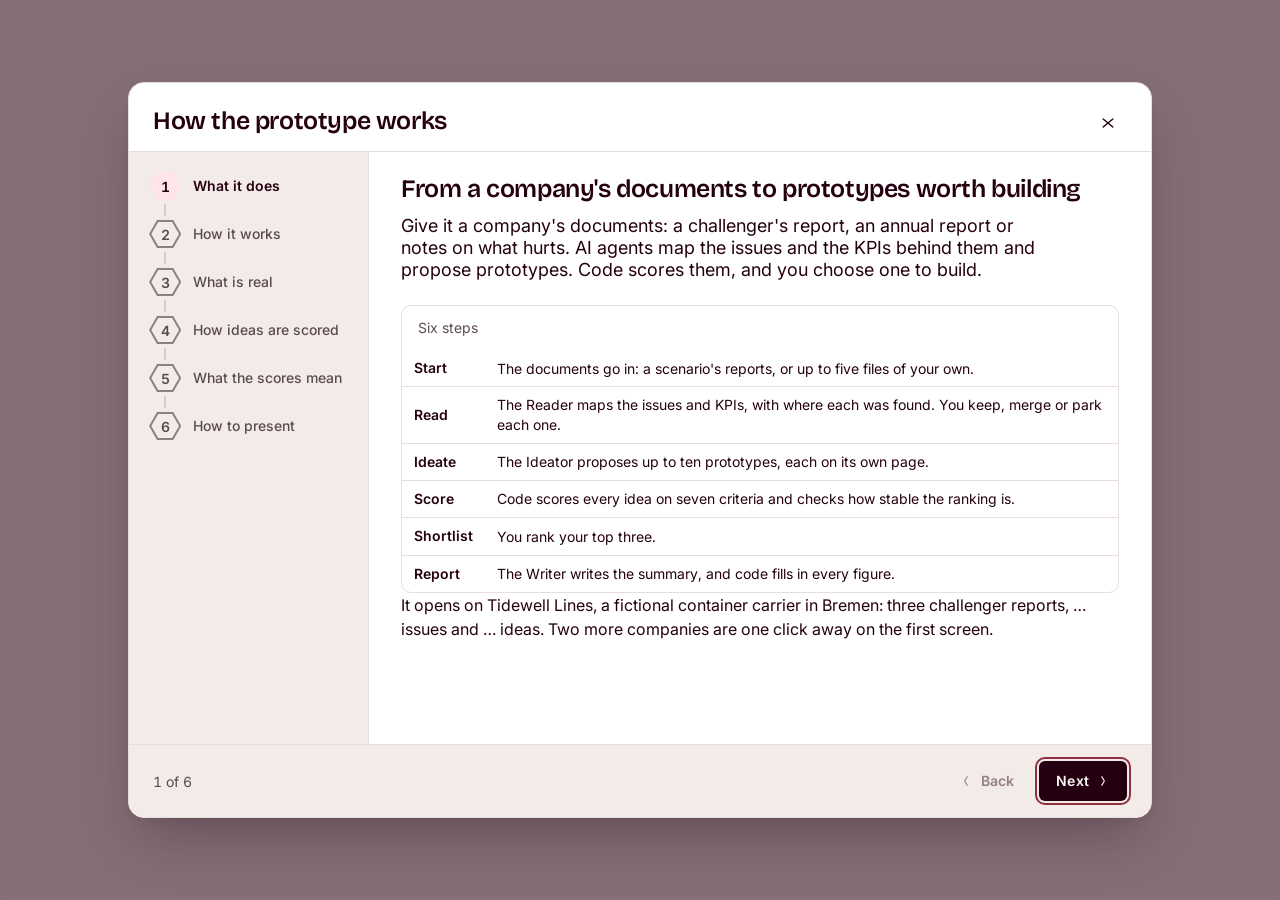
==== commit 804fc060: "M3 Live (0.3.0): the agents on your own documents with your own key The live-run dialog (key held in" ====
--- a/index.html
+++ b/index.html
@@ -128,6 +128,64 @@
     <div class="vc-dialog__body" id="idea-body"></div>
   </dialog>
 
+  <!-- Run it live: Vici's live-run dialog, its parts in Vici's order. js/live_dialog.js fills the setting's
+       note, Advanced, the warning and the estimate, and checks the key with Anthropic's free model list
+       before it goes into js/keystore.js, the only place it is held. The field sits in no form. -->
+  <dialog class="vc-dialog vc-live" id="live-dialog" aria-labelledby="live-title">
+    <header class="vc-dialog__header">
+      <h2 class="vc-dialog__title" id="live-title" data-i18n="ld.title">Run it live</h2>
+      <button type="button" class="vc-icon-button" data-vc-close aria-label="Close" data-i18n-attr="aria-label:p.close"><span class="vc-icon vc-icon--close" aria-hidden="true"></span></button>
+    </header>
+    <div class="vc-dialog__body vc-live__body">
+      <p class="vc-alert vc-alert--danger live-framed" id="live-framed" role="alert" hidden><span class="vc-icon vc-icon--error" aria-hidden="true"></span><span data-i18n="ld.framed">This page runs inside another page. Open it in its own tab to run it live; the simulation works here.</span></p>
+      <section class="vc-live__part vc-live__key">
+        <label class="vc-label" for="live-key" data-i18n="ld.key">Your Claude API key</label>
+        <div class="vc-live__key-row">
+          <input class="vc-input" id="live-key" type="password" autocomplete="off" spellcheck="false" data-1p-ignore data-lpignore="true" placeholder="sk-ant-…" aria-describedby="live-key-note live-key-msg">
+          <button type="button" class="vc-icon-button" id="live-key-show" aria-controls="live-key" aria-pressed="false" aria-label="Show key" data-i18n-attr="aria-label:ld.key.show"><span class="vc-icon vc-icon--eye" aria-hidden="true"></span></button>
+        </div>
+        <p class="vc-help" id="live-key-note"><span data-i18n="ld.key.note">Use a key from the Claude Console, ideally from a workspace with a monthly spend limit. It stays in this tab's memory until you close or reload it. A paid Claude plan doesn't cover the API, though Max, Ultra and Team plans include monthly API credits.</span> <a class="vc-link" href="https://platform.claude.com/settings/keys" target="_blank" rel="noopener"><span data-i18n="ld.key.get">Get a key</span><span class="vc-visually-hidden" data-i18n="p.newTab"> (opens in a new tab)</span></a></p>
+        <p class="vc-live__current" id="live-current" hidden><span data-i18n="ld.key.held">Key in memory:</span> <span class="vc-live__masked" id="live-masked"></span> <button type="button" class="vc-button vc-button--ghost vc-button--sm vc-live__forget" id="live-forget" data-i18n="ld.key.forget">Forget key</button></p>
+        <p class="live-msg" id="live-key-msg" role="status" aria-live="polite"></p>
+      </section>
+      <fieldset class="vc-live__part vc-live__setting">
+        <legend class="vc-label" data-i18n="ld.setting">Setting</legend>
+        <div class="vc-segmented" role="radiogroup" aria-label="Setting" data-i18n-attr="aria-label:ld.setting">
+          <label><input type="radio" name="live-preset" value="fast"><span data-i18n="ld.preset.fast">Fast</span></label>
+          <label><input type="radio" name="live-preset" value="balanced" checked><span data-i18n="ld.preset.balanced">Balanced</span></label>
+          <label><input type="radio" name="live-preset" value="thorough"><span data-i18n="ld.preset.thorough">Thorough</span></label>
+        </div>
+        <p class="vc-help" id="live-preset-help" aria-live="polite"></p>
+      </fieldset>
+      <details class="vc-live__part vc-live__advanced">
+        <summary data-i18n="ld.advanced">Advanced</summary>
+        <div class="live-advanced">
+          <div class="vc-field"><label class="vc-label" for="live-model" data-i18n="ld.model">Model</label><select class="vc-select" id="live-model"></select></div>
+          <div class="vc-field"><label class="vc-label" for="live-effort" data-i18n="ld.effort">Effort</label><select class="vc-select" id="live-effort"></select></div>
+        </div>
+      </details>
+      <div class="vc-live__part vc-live__cap">
+        <label class="vc-label" for="live-cap" data-i18n="ld.cap">Budget cap for this run</label>
+        <div class="vc-slider-field">
+          <input class="vc-slider" id="live-cap" type="range" min="0.05" max="3" step="0.05" value="0.5" aria-describedby="live-cap-help">
+          <output for="live-cap" id="live-cap-out" data-vc-currency="EUR">€0.50</output>
+        </div>
+        <p class="vc-help" id="live-cap-help" data-i18n="ld.cap.help">The run stops before any request that could pass it.</p>
+      </div>
+      <label class="vc-checkbox vc-live__ack"><input type="checkbox" id="live-ack"> <span data-i18n="ld.ack">I will enter public information only: nothing confidential, personal or otherwise protected.</span></label>
+      <p class="vc-help live-pdfs" id="live-pdfs" data-i18n="ld.pdfs" hidden>This page can't look inside PDFs for private data: check them yourself.</p>
+      <div class="vc-alert vc-alert--warning vc-live__warning" id="live-warning" role="alert" hidden>
+        <span class="vc-icon vc-icon--warning" aria-hidden="true"></span>
+        <div><span data-i18n="ld.warning.lead">Usually private, found in what you entered:</span><ul id="live-warning-list"></ul><span data-i18n="ld.warning.tail">Remove it, or start the run if it is public.</span></div>
+      </div>
+      <p class="vc-live__estimate" id="live-estimate" aria-live="polite"></p>
+    </div>
+    <footer class="vc-dialog__footer vc-live__footer">
+      <span class="vc-tag vc-tag--feature"><span class="vc-icon vc-icon--sparkle" aria-hidden="true"></span><span data-i18n="p.ai">You are interacting with an AI system</span></span>
+      <button type="button" class="vc-button vc-live__start" id="live-start" disabled><span class="vc-icon vc-icon--zap" aria-hidden="true"></span><span data-i18n="ld.start">Start the live run</span></button>
+    </footer>
+  </dialog>
+
 
   <!-- How it works, once in English and once in German: Vici's guide. vici.js builds each chapter rail and
        opens the guide of the page's language once per browser tab (js/lang.js keeps the other one closed);
@@ -175,8 +233,8 @@
         <ul>
           <li>The three companies and their own figures are invented, and some challenger reports are stand-ins that say so. What they say about the world, such as a law, a price or a deadline, is real and dated; the repository's DATA_SOURCES.md lists each source.</li>
           <li>A replay calls no model and costs nothing. Code computes every score, rank and figure, the same way in a replay and in a live run.</li>
-          <li>From version 0.3.0, a live run sends your documents to Anthropic's API under your own key. A challenger's report already reads without any request.</li>
-          <li>The cost estimate assumes about four characters a token, 1,500 thinking tokens a step on Balanced and Thorough, and 1,500 to 3,000 text tokens plus 1,568 image tokens a PDF page. Thorough would cost <span data-fig="talk.thorough">…</span> for Tidewell Lines. Costs convert at a fixed 0.894 euros a dollar.</li>
+          <li>A live run sends your documents to Anthropic's API under your own key: one request a step, checked by code and sent back once if it breaks a rule, under the budget cap you set. One challenger's report reads without any request. With no web research, the model knows the world up to June 2026.</li>
+          <li>The cost estimate assumes about four characters a token, 1,500 thinking tokens a step on Balanced and Thorough, and 1,500 to 3,000 text tokens plus 1,568 image tokens a PDF page. Thorough would cost <span data-fig="talk.thorough">…</span> for Tidewell Lines. Before a live run, the estimate takes the answers' sizes from the recorded runs and an assumed output rate, until the first live runs measure them. Costs convert at a fixed 0.894 euros a dollar.</li>
           <li>Public information only: never enter confidential, personal or otherwise protected data.</li>
         </ul>
       </section>
@@ -268,8 +326,8 @@
         <ul>
           <li>Die drei Unternehmen und ihre eigenen Zahlen sind erfunden, und einige Challenger-Berichte sind Platzhalter, die das sagen. Was sie über die Welt sagen, etwa ein Gesetz, ein Preis oder eine Frist, ist echt und datiert; DATA_SOURCES.md im Repository nennt jede Quelle.</li>
           <li>Eine Wiedergabe ruft kein Modell auf und kostet nichts. Code berechnet jeden Wert, jeden Rang und jede Zahl, in der Wiedergabe wie im Live-Lauf.</li>
-          <li>Ab Version 0.3.0 schickt ein Live-Lauf Ihre Dokumente unter Ihrem eigenen Schlüssel an Anthropics API. Den Bericht eines Challengers liest er schon jetzt ohne Anfrage.</li>
-          <li>Die Kostenschätzung nimmt rund vier Zeichen je Token an, 1.500 Denk-Tokens je Schritt bei Ausgewogen und Gründlich und je PDF-Seite 1.500 bis 3.000 Text-Tokens plus 1.568 Bild-Tokens. Gründlich kostete für Tidewell Lines <span data-fig="talk.thorough">…</span>. Kosten werden zum festen Kurs von 0,894 Euro je Dollar umgerechnet.</li>
+          <li>Ein Live-Lauf schickt Ihre Dokumente unter Ihrem eigenen Schlüssel an Anthropics API: eine Anfrage je Schritt, von Code geprüft und bei einem Regelverstoß einmal zurückgeschickt, unter dem Kostenlimit, das Sie setzen. Den Bericht eines einzelnen Challengers liest er ohne Anfrage. Ohne Web-Recherche kennt das Modell die Welt bis Juni 2026.</li>
+          <li>Die Kostenschätzung nimmt rund vier Zeichen je Token an, 1.500 Denk-Tokens je Schritt bei Ausgewogen und Gründlich und je PDF-Seite 1.500 bis 3.000 Text-Tokens plus 1.568 Bild-Tokens. Gründlich kostete für Tidewell Lines <span data-fig="talk.thorough">…</span>. Vor einem Live-Lauf nimmt die Schätzung die Größe der Antworten aus den aufgezeichneten Läufen und eine angenommene Ausgaberate, bis die ersten Live-Läufe sie messen. Kosten werden zum festen Kurs von 0,894 Euro je Dollar umgerechnet.</li>
           <li>Nur öffentliche Informationen: Geben Sie nie vertrauliche, personenbezogene oder anderweitig geschützte Daten ein.</li>
         </ul>
       </section>
--- a/vici/dist/vici.min.css
+++ b/vici/dist/vici.min.css
@@ -1 +1 @@
-@layer vici.tokens,vici.base,vici.layout,vici.components,vici.utilities;@font-face{font-family: 'Bricolage Grotesque';font-style: normal;font-display: swap;font-weight: 200 800;src: url('../assets/fonts/bricolage-grotesque-latin.woff2') format('woff2');unicode-range: U+0000-00FF,U+0131,U+0152-0153,U+02BB-02BC,U+02C6,U+02DA,U+02DC,U+0304,U+0308,U+0329,U+2000-206F,U+20AC,U+2122,U+2191,U+2193,U+2212,U+2215,U+FEFF,U+FFFD}@font-face{font-family: 'Bricolage Grotesque';font-style: normal;font-display: swap;font-weight: 200 800;src: url('../assets/fonts/bricolage-grotesque-latin-ext.woff2') format('woff2');unicode-range: U+0100-02BA,U+02BD-02C5,U+02C7-02CC,U+02CE-02D7,U+02DD-02FF,U+0304,U+0308,U+0329,U+1D00-1DBF,U+1E00-1E9F,U+1EF2-1EFF,U+2020,U+20A0-20AB,U+20AD-20C0,U+2113,U+2C60-2C7F,U+A720-A7FF}@font-face{font-family: 'Inter';font-style: normal;font-display: swap;font-weight: 100 900;src: url('../assets/fonts/inter-latin.woff2') format('woff2');unicode-range: U+0000-00FF,U+0131,U+0152-0153,U+02BB-02BC,U+02C6,U+02DA,U+02DC,U+0304,U+0308,U+0329,U+2000-206F,U+20AC,U+2122,U+2191,U+2193,U+2212,U+2215,U+FEFF,U+FFFD}@font-face{font-family: 'Inter';font-style: normal;font-display: swap;font-weight: 100 900;src: url('../assets/fonts/inter-latin-ext.woff2') format('woff2');unicode-range: U+0100-02BA,U+02BD-02C5,U+02C7-02CC,U+02CE-02D7,U+02DD-02FF,U+0304,U+0308,U+0329,U+1D00-1DBF,U+1E00-1E9F,U+1EF2-1EFF,U+2020,U+20A0-20AB,U+20AD-20C0,U+2113,U+2C60-2C7F,U+A720-A7FF}@font-face{font-family: 'Inter';font-style: italic;font-display: swap;font-weight: 100 900;src: url('../assets/fonts/inter-italic-latin.woff2') format('woff2');unicode-range: U+0000-00FF,U+0131,U+0152-0153,U+02BB-02BC,U+02C6,U+02DA,U+02DC,U+0304,U+0308,U+0329,U+2000-206F,U+20AC,U+2122,U+2191,U+2193,U+2212,U+2215,U+FEFF,U+FFFD}@font-face{font-family: 'Inter';font-style: italic;font-display: swap;font-weight: 100 900;src: url('../assets/fonts/inter-italic-latin-ext.woff2') format('woff2');unicode-range: U+0100-02BA,U+02BD-02C5,U+02C7-02CC,U+02CE-02D7,U+02DD-02FF,U+0304,U+0308,U+0329,U+1D00-1DBF,U+1E00-1E9F,U+1EF2-1EFF,U+2020,U+20A0-20AB,U+20AD-20C0,U+2113,U+2C60-2C7F,U+A720-A7FF}@font-face{font-family: 'JetBrains Mono';font-style: normal;font-display: swap;font-weight: 100 800;src: url('../assets/fonts/jetbrains-mono-latin.woff2') format('woff2');unicode-range: U+0000-00FF,U+0131,U+0152-0153,U+02BB-02BC,U+02C6,U+02DA,U+02DC,U+0304,U+0308,U+0329,U+2000-206F,U+20AC,U+2122,U+2191,U+2193,U+2212,U+2215,U+FEFF,U+FFFD}@font-face{font-family: 'JetBrains Mono';font-style: normal;font-display: swap;font-weight: 100 800;src: url('../assets/fonts/jetbrains-mono-latin-ext.woff2') format('woff2');unicode-range: U+0100-02BA,U+02BD-02C5,U+02C7-02CC,U+02CE-02D7,U+02DD-02FF,U+0304,U+0308,U+0329,U+1D00-1DBF,U+1E00-1E9F,U+1EF2-1EFF,U+2020,U+20A0-20AB,U+20AD-20C0,U+2113,U+2C60-2C7F,U+A720-A7FF}@font-face{font-family: 'Vici Mask';font-style: normal;font-display: block;src: url('../assets/fonts/vici-mask.woff2') format('woff2');unicode-range: U+2022,U+2219,U+25CF}@layer vici.tokens{:root{--vc-merlot-50: #fff4f4;--vc-merlot-100: #ffe5e7;--vc-merlot-200: #fcd2d5;--vc-merlot-300: #f4b9bb;--vc-merlot-400: #de9b98;--vc-merlot-500: #c77d74;--vc-merlot-600: #ab5558;--vc-merlot-700: #8f2f42;--vc-merlot-800: #5c1230;--vc-merlot-900: #3d051e;--vc-merlot-950: #250010;--vc-coral-50: #fff5f3;--vc-coral-100: #ffe8e3;--vc-coral-200: #ffd6cd;--vc-coral-300: #fcc0b4;--vc-coral-400: #efa295;--vc-coral-500: #d88071;--vc-coral-600: #b95d50;--vc-coral-700: #954238;--vc-coral-800: #6f2e28;--vc-coral-900: #4b1e19;--vc-coral-950: #2f110e;--vc-apricot-50: #fef6ef;--vc-apricot-100: #feeada;--vc-apricot-200: #fadac0;--vc-apricot-300: #f3c6a4;--vc-apricot-400: #e4ab7f;--vc-apricot-500: #cd8a56;--vc-apricot-600: #ae682d;--vc-apricot-700: #8c4c14;--vc-apricot-800: #69360a;--vc-apricot-900: #472307;--vc-apricot-950: #2c1404;--vc-honey-50: #faf7ee;--vc-honey-100: #f5eed9;--vc-honey-200: #ede0be;--vc-honey-300: #e2cfa0;--vc-honey-400: #d1b679;--vc-honey-500: #b8964d;--vc-honey-600: #9b751d;--vc-honey-700: #7b5800;--vc-honey-800: #5c4000;--vc-honey-900: #3e2900;--vc-honey-950: #261801;--vc-sage-50: #f3f9f4;--vc-sage-100: #e4f2e5;--vc-sage-200: #d0e8d3;--vc-sage-300: #badabe;--vc-sage-400: #9bc6a2;--vc-sage-500: #77aa81;--vc-sage-600: #538b60;--vc-sage-700: #396c46;--vc-sage-800: #275033;--vc-sage-900: #193521;--vc-sage-950: #0d2013;--vc-teal-50: #f0fafa;--vc-teal-100: #dcf3f3;--vc-teal-200: #c2eaea;--vc-teal-300: #a5dcdd;--vc-teal-400: #7ec8ca;--vc-teal-500: #50acaf;--vc-teal-600: #168d90;--vc-teal-700: #006d70;--vc-teal-800: #005053;--vc-teal-900: #003538;--vc-teal-950: #002022;--vc-fjord-50: #f2f8ff;--vc-fjord-100: #e1f0ff;--vc-fjord-200: #cce4fd;--vc-fjord-300: #b4d4f6;--vc-fjord-400: #94bde9;--vc-fjord-500: #709fd3;--vc-fjord-600: #4d7fb5;--vc-fjord-700: #356192;--vc-fjord-800: #25476e;--vc-fjord-900: #182f4a;--vc-fjord-950: #0d1c2e;--vc-lilac-50: #f9f6fe;--vc-lilac-100: #f2e9fd;--vc-lilac-200: #e8daf8;--vc-lilac-300: #dbc6f0;--vc-lilac-400: #c7ace1;--vc-lilac-500: #ac8bc9;--vc-lilac-600: #8d6aab;--vc-lilac-700: #6f4f89;--vc-lilac-800: #523966;--vc-lilac-900: #372544;--vc-lilac-950: #21152a;--vc-neutral-0: #ffffff;--vc-neutral-50: #fbf7f5;--vc-neutral-100: #f3ebe7;--vc-neutral-200: #e7ddda;--vc-neutral-300: #d6c9c6;--vc-neutral-400: #b2a4a3;--vc-neutral-500: #8e7f80;--vc-neutral-600: #716163;--vc-neutral-700: #5b4b4e;--vc-neutral-800: #453438;--vc-neutral-900: #301f24;--vc-neutral-950: #1e0e14;--vc-night-0: #0b0103;--vc-night-1: #180008;--vc-night-2: #250010;--vc-night-3: #2d0617;--vc-night-4: #350f1f;--vc-night-5: #3f1927;--vc-night-6: #4d2834;--vc-night-7: #67444e;--vc-night-8: #937178;--vc-night-accent: #4e2532;--vc-night-info: #192a44;--vc-night-success: #1a301f;--vc-night-warning: #3b2502;--vc-night-danger: #471b18;--vc-night-feature: #35213f;--vc-font-display: 'Bricolage Grotesque',ui-sans-serif,system-ui,'Segoe UI','Helvetica Neue',Arial,sans-serif;--vc-font-text: Inter,ui-sans-serif,system-ui,'Segoe UI','Helvetica Neue',Arial,sans-serif;--vc-font-mono: 'JetBrains Mono',ui-monospace,SFMono-Regular,Menlo,Consolas,monospace;--vc-weight-regular: 400;--vc-weight-medium: 500;--vc-weight-semibold: 600;--vc-weight-bold: 700;--vc-weight-display: 650;--vc-font-size-2xs: 0.6875rem;--vc-font-size-xs: 0.75rem;--vc-font-size-sm: 0.875rem;--vc-font-size-md: 1rem;--vc-font-size-lg: 1.125rem;--vc-font-size-xl: 1.3125rem;--vc-font-size-2xl: 1.5625rem;--vc-font-size-3xl: clamp(1.625rem,1.42rem + 0.8vw,1.9375rem);--vc-font-size-4xl: clamp(1.9375rem,1.6rem + 1.4vw,2.4375rem);--vc-font-size-5xl: clamp(2.375rem,1.8rem + 2.4vw,3.0625rem);--vc-font-size-6xl: clamp(2.875rem,2rem + 3.6vw,3.875rem);--vc-font-size-7xl: clamp(3.25rem,2rem + 5.2vw,4.875rem);--vc-leading-none: 1;--vc-leading-tight: 1.08;--vc-leading-snug: 1.22;--vc-leading-normal: 1.5;--vc-leading-relaxed: 1.65;--vc-tracking-display: -0.028em;--vc-tracking-heading: -0.016em;--vc-tracking-normal: 0em;--vc-tracking-caps: 0.09em;--vc-space-0: 0px;--vc-space-1: 4px;--vc-space-2: 8px;--vc-space-3: 12px;--vc-space-4: 16px;--vc-space-5: 20px;--vc-space-6: 24px;--vc-space-8: 32px;--vc-space-10: 40px;--vc-space-12: 48px;--vc-space-16: 64px;--vc-space-20: 80px;--vc-space-24: 96px;--vc-space-32: 128px;--vc-space-hair: 2px;--vc-radius-none: 0px;--vc-radius-xs: 2px;--vc-radius-sm: 4px;--vc-radius-md: 6px;--vc-radius-lg: 10px;--vc-radius-xl: 16px;--vc-cell-2xs: 0.5rem;--vc-cell-xs: 1rem;--vc-cell-sm: 1.5rem;--vc-cell-md: 2rem;--vc-cell-lg: 2.5rem;--vc-cell-xl: 3.5rem;--vc-cell-2xl: 5rem;--vc-cell-3xl: 7.5rem;--vc-control-sm: 2rem;--vc-control-md: 2.5rem;--vc-control-lg: 3rem;--vc-stroke-thin: 1px;--vc-stroke-thick: 2px;--vc-stroke-focus: 2px;--vc-duration-instant: 70ms;--vc-duration-quick: 130ms;--vc-duration-base: 210ms;--vc-duration-slow: 340ms;--vc-duration-deliberate: 540ms;--vc-ease-standard: cubic-bezier(0.32,0.08,0.24,1);--vc-ease-enter: cubic-bezier(0.12,0.76,0.32,1);--vc-ease-exit: cubic-bezier(0.52,0,0.84,0.36);--vc-ease-bounce: cubic-bezier(0.3,1.36,0.56,1);--vc-z-base: 0;--vc-z-raised: 10;--vc-z-sticky: 100;--vc-z-header: 200;--vc-z-dropdown: 300;--vc-z-overlay: 400;--vc-z-modal: 500;--vc-z-toast: 600;--vc-z-tooltip: 700;--vc-breakpoint-sm: 480px;--vc-breakpoint-md: 768px;--vc-breakpoint-lg: 1024px;--vc-breakpoint-xl: 1280px;--vc-breakpoint-2xl: 1536px;--vc-container-prose: 50ch;--vc-container-narrow: 760px;--vc-container-content: 1160px;--vc-container-wide: 1400px}:root,[data-theme='light'],[class*='vc-tint-']{color-scheme: light;--vc-bg: var(--vc-neutral-50);--vc-bg-subtle: var(--vc-neutral-100);--vc-bg-sunken: var(--vc-neutral-100);--vc-surface: var(--vc-neutral-0);--vc-surface-raised: var(--vc-neutral-0);--vc-surface-hover: var(--vc-merlot-50);--vc-surface-pressed: var(--vc-merlot-100);--vc-surface-selected: var(--vc-merlot-200);--vc-surface-inverse: var(--vc-merlot-950);--vc-scrim: var(--vc-merlot-950);--vc-text: var(--vc-merlot-950);--vc-text-muted: var(--vc-neutral-700);--vc-text-subtle: var(--vc-neutral-600);--vc-text-disabled: var(--vc-neutral-400);--vc-text-inverse: var(--vc-neutral-100);--vc-text-link: var(--vc-merlot-700);--vc-text-link-hover: var(--vc-merlot-950);--vc-border-subtle: var(--vc-neutral-200);--vc-border: var(--vc-neutral-300);--vc-border-strong: var(--vc-neutral-500);--vc-accent: var(--vc-merlot-950);--vc-accent-hover: var(--vc-merlot-800);--vc-accent-pressed: var(--vc-merlot-900);--vc-on-accent: var(--vc-neutral-50);--vc-accent-soft: var(--vc-merlot-100);--vc-accent-soft-hover: var(--vc-merlot-200);--vc-on-accent-soft: var(--vc-merlot-950);--vc-accent-text: var(--vc-merlot-800);--vc-focus: var(--vc-merlot-700);--vc-shadow-color: var(--vc-merlot-950);--vc-info-bg: var(--vc-fjord-100);--vc-info-border: var(--vc-fjord-300);--vc-info-text: var(--vc-fjord-800);--vc-info-solid: var(--vc-fjord-700);--vc-info-on-solid: var(--vc-neutral-0);--vc-success-bg: var(--vc-sage-100);--vc-success-border: var(--vc-sage-300);--vc-success-text: var(--vc-sage-800);--vc-success-solid: var(--vc-sage-900);--vc-success-on-solid: var(--vc-neutral-0);--vc-warning-bg: var(--vc-honey-100);--vc-warning-border: var(--vc-honey-400);--vc-warning-text: var(--vc-honey-800);--vc-warning-solid: var(--vc-honey-300);--vc-warning-on-solid: var(--vc-honey-950);--vc-danger-bg: var(--vc-coral-100);--vc-danger-border: var(--vc-coral-300);--vc-danger-text: var(--vc-coral-800);--vc-danger-solid: var(--vc-coral-700);--vc-danger-on-solid: var(--vc-neutral-0);--vc-feature-bg: var(--vc-lilac-100);--vc-feature-border: var(--vc-lilac-300);--vc-feature-text: var(--vc-lilac-800);--vc-feature-solid: var(--vc-lilac-700);--vc-feature-on-solid: var(--vc-neutral-0);--vc-neutral-bg: var(--vc-neutral-100);--vc-neutral-border: var(--vc-neutral-300);--vc-neutral-text: var(--vc-neutral-800);--vc-neutral-solid: var(--vc-neutral-700);--vc-neutral-on-solid: var(--vc-neutral-0);--vc-data-1: var(--vc-merlot-800);--vc-data-2: var(--vc-teal-700);--vc-data-3: var(--vc-apricot-600);--vc-data-4: var(--vc-fjord-800);--vc-data-5: var(--vc-lilac-600);--vc-data-6: var(--vc-honey-800);--vc-data-7: var(--vc-neutral-500);--vc-data-8: var(--vc-neutral-700);--vc-data-pastel-1: var(--vc-merlot-200);--vc-data-pastel-2: var(--vc-teal-200);--vc-data-pastel-3: var(--vc-apricot-200);--vc-data-pastel-4: var(--vc-fjord-200);--vc-data-pastel-5: var(--vc-lilac-200);--vc-data-pastel-6: var(--vc-honey-200);--vc-data-pastel-7: var(--vc-neutral-200);--vc-data-pastel-8: var(--vc-neutral-300);--vc-seq-1: var(--vc-merlot-100);--vc-seq-2: var(--vc-merlot-200);--vc-seq-3: var(--vc-merlot-300);--vc-seq-4: var(--vc-merlot-500);--vc-seq-5: var(--vc-merlot-700);--vc-seq-6: var(--vc-merlot-800);--vc-seq-7: var(--vc-merlot-950);--vc-div-1: var(--vc-coral-700);--vc-div-2: var(--vc-coral-400);--vc-div-3: var(--vc-coral-200);--vc-div-4: var(--vc-neutral-100);--vc-div-5: var(--vc-fjord-200);--vc-div-6: var(--vc-fjord-400);--vc-div-7: var(--vc-fjord-700);--vc-chart-grid: var(--vc-neutral-200);--vc-chart-axis: var(--vc-neutral-600);--vc-rating: var(--vc-honey-600);--vc-knob: var(--vc-neutral-0);--vc-track: var(--vc-neutral-200);--vc-platform-mark: #000000;--vc-shadow-sm: 0px 1px 2px 0px rgb(37 0 16 / 0.08),0px 1px 1px 0px rgb(37 0 16 / 0.04);--vc-shadow-md: 0px 4px 12px -2px rgb(37 0 16 / 0.12),0px 2px 4px -1px rgb(37 0 16 / 0.06);--vc-shadow-lg: 0px 14px 32px -8px rgb(37 0 16 / 0.2),0px 4px 10px -4px rgb(37 0 16 / 0.08);--vc-shadow-xl: 0px 28px 60px -12px rgb(37 0 16 / 0.3),0px 8px 18px -8px rgb(37 0 16 / 0.12);--vc-select-chevron: url("data:image/svg+xml,%3Csvg xmlns='http://www.w3.org/2000/svg' viewBox='0 0 24 24' fill='none' stroke='%235b4b4e' stroke-width='2' stroke-linecap='round' stroke-linejoin='round'%3E%3Cpath d='M5.5 10.25 L12 14 L18.5 10.25'/%3E%3C/svg%3E");--vc-honeycomb-pattern: url("data:image/svg+xml,%3Csvg xmlns='http://www.w3.org/2000/svg' width='42' height='24.249' viewBox='0 0 42 24.249'%3E%3Cg fill='none' stroke='%23e7ddda' stroke-width='1'%3E%3Cpolygon points='14,12.12 7,24.25 -7,24.25 -14,12.12 -7,0 7,0'/%3E%3Cpolygon points='56,12.12 49,24.25 35,24.25 28,12.12 35,0 49,0'/%3E%3Cpolygon points='35,0 28,12.12 14,12.12 7,0 14,-12.12 28,-12.12'/%3E%3Cpolygon points='35,24.25 28,36.37 14,36.37 7,24.25 14,12.12 28,12.12'/%3E%3C/g%3E%3C/svg%3E");--vc-platform-mark-filter: none;--vc-honeycomb-pattern-size: 42px 24.249px}@media (prefers-color-scheme: dark){:root:not([data-theme='light']){color-scheme: dark;--vc-bg: var(--vc-night-2);--vc-bg-subtle: var(--vc-night-1);--vc-bg-sunken: var(--vc-night-1);--vc-surface: var(--vc-night-3);--vc-surface-raised: var(--vc-night-4);--vc-surface-hover: var(--vc-night-5);--vc-surface-pressed: var(--vc-night-6);--vc-surface-selected: var(--vc-night-accent);--vc-surface-inverse: var(--vc-neutral-100);--vc-scrim: var(--vc-night-1);--vc-text: var(--vc-neutral-100);--vc-text-muted: var(--vc-neutral-300);--vc-text-subtle: var(--vc-neutral-400);--vc-text-disabled: var(--vc-neutral-600);--vc-text-inverse: var(--vc-merlot-950);--vc-text-link: var(--vc-merlot-200);--vc-text-link-hover: var(--vc-neutral-50);--vc-border-subtle: var(--vc-night-6);--vc-border: var(--vc-night-7);--vc-border-strong: var(--vc-night-8);--vc-accent: var(--vc-merlot-200);--vc-accent-hover: var(--vc-merlot-100);--vc-accent-pressed: var(--vc-merlot-300);--vc-on-accent: var(--vc-merlot-950);--vc-accent-soft: var(--vc-night-accent);--vc-accent-soft-hover: var(--vc-night-6);--vc-on-accent-soft: var(--vc-merlot-100);--vc-accent-text: var(--vc-merlot-200);--vc-focus: var(--vc-merlot-300);--vc-shadow-color: var(--vc-night-0);--vc-info-bg: var(--vc-night-info);--vc-info-border: var(--vc-fjord-700);--vc-info-text: var(--vc-fjord-200);--vc-info-solid: var(--vc-fjord-300);--vc-info-on-solid: var(--vc-fjord-950);--vc-success-bg: var(--vc-night-success);--vc-success-border: var(--vc-sage-700);--vc-success-text: var(--vc-sage-200);--vc-success-solid: var(--vc-sage-100);--vc-success-on-solid: var(--vc-sage-950);--vc-warning-bg: var(--vc-night-warning);--vc-warning-border: var(--vc-honey-700);--vc-warning-text: var(--vc-honey-200);--vc-warning-solid: var(--vc-honey-300);--vc-warning-on-solid: var(--vc-honey-950);--vc-danger-bg: var(--vc-night-danger);--vc-danger-border: var(--vc-coral-700);--vc-danger-text: var(--vc-coral-400);--vc-danger-solid: var(--vc-coral-500);--vc-danger-on-solid: var(--vc-coral-950);--vc-feature-bg: var(--vc-night-feature);--vc-feature-border: var(--vc-lilac-700);--vc-feature-text: var(--vc-lilac-200);--vc-feature-solid: var(--vc-lilac-300);--vc-feature-on-solid: var(--vc-lilac-950);--vc-neutral-bg: var(--vc-night-4);--vc-neutral-border: var(--vc-night-7);--vc-neutral-text: var(--vc-neutral-200);--vc-neutral-solid: var(--vc-neutral-300);--vc-neutral-on-solid: var(--vc-neutral-950);--vc-data-1: var(--vc-merlot-400);--vc-data-2: var(--vc-teal-200);--vc-data-3: var(--vc-apricot-300);--vc-data-4: var(--vc-fjord-400);--vc-data-5: var(--vc-lilac-500);--vc-data-6: var(--vc-honey-500);--vc-data-7: var(--vc-neutral-400);--vc-data-8: var(--vc-neutral-200);--vc-data-pastel-1: var(--vc-merlot-800);--vc-data-pastel-2: var(--vc-teal-800);--vc-data-pastel-3: var(--vc-apricot-800);--vc-data-pastel-4: var(--vc-fjord-800);--vc-data-pastel-5: var(--vc-lilac-800);--vc-data-pastel-6: var(--vc-honey-800);--vc-data-pastel-7: var(--vc-night-6);--vc-data-pastel-8: var(--vc-night-7);--vc-seq-1: var(--vc-merlot-900);--vc-seq-2: var(--vc-merlot-800);--vc-seq-3: var(--vc-merlot-700);--vc-seq-4: var(--vc-merlot-500);--vc-seq-5: var(--vc-merlot-300);--vc-seq-6: var(--vc-merlot-200);--vc-seq-7: var(--vc-merlot-50);--vc-div-1: var(--vc-coral-300);--vc-div-2: var(--vc-coral-600);--vc-div-3: var(--vc-coral-800);--vc-div-4: var(--vc-night-5);--vc-div-5: var(--vc-fjord-800);--vc-div-6: var(--vc-fjord-600);--vc-div-7: var(--vc-fjord-300);--vc-chart-grid: var(--vc-night-6);--vc-chart-axis: var(--vc-neutral-400);--vc-rating: var(--vc-honey-300);--vc-knob: var(--vc-neutral-100);--vc-track: var(--vc-night-6);--vc-platform-mark: var(--vc-neutral-0);--vc-shadow-sm: 0px 1px 2px 0px rgb(11 1 3 / 0.208),0px 1px 1px 0px rgb(11 1 3 / 0.104);--vc-shadow-md: 0px 4px 12px -2px rgb(11 1 3 / 0.312),0px 2px 4px -1px rgb(11 1 3 / 0.156);--vc-shadow-lg: 0px 14px 32px -8px rgb(11 1 3 / 0.52),0px 4px 10px -4px rgb(11 1 3 / 0.208);--vc-shadow-xl: 0px 28px 60px -12px rgb(11 1 3 / 0.7),0px 8px 18px -8px rgb(11 1 3 / 0.312);--vc-select-chevron: url("data:image/svg+xml,%3Csvg xmlns='http://www.w3.org/2000/svg' viewBox='0 0 24 24' fill='none' stroke='%23d6c9c6' stroke-width='2' stroke-linecap='round' stroke-linejoin='round'%3E%3Cpath d='M5.5 10.25 L12 14 L18.5 10.25'/%3E%3C/svg%3E");--vc-honeycomb-pattern: url("data:image/svg+xml,%3Csvg xmlns='http://www.w3.org/2000/svg' width='42' height='24.249' viewBox='0 0 42 24.249'%3E%3Cg fill='none' stroke='%234d2834' stroke-width='1'%3E%3Cpolygon points='14,12.12 7,24.25 -7,24.25 -14,12.12 -7,0 7,0'/%3E%3Cpolygon points='56,12.12 49,24.25 35,24.25 28,12.12 35,0 49,0'/%3E%3Cpolygon points='35,0 28,12.12 14,12.12 7,0 14,-12.12 28,-12.12'/%3E%3Cpolygon points='35,24.25 28,36.37 14,36.37 7,24.25 14,12.12 28,12.12'/%3E%3C/g%3E%3C/svg%3E");--vc-platform-mark-filter: brightness(0) invert(1);--vc-honeycomb-pattern-size: 42px 24.249px}}[data-theme='dark'],.vc-footer--brand{color-scheme: dark;--vc-bg: var(--vc-night-2);--vc-bg-subtle: var(--vc-night-1);--vc-bg-sunken: var(--vc-night-1);--vc-surface: var(--vc-night-3);--vc-surface-raised: var(--vc-night-4);--vc-surface-hover: var(--vc-night-5);--vc-surface-pressed: var(--vc-night-6);--vc-surface-selected: var(--vc-night-accent);--vc-surface-inverse: var(--vc-neutral-100);--vc-scrim: var(--vc-night-1);--vc-text: var(--vc-neutral-100);--vc-text-muted: var(--vc-neutral-300);--vc-text-subtle: var(--vc-neutral-400);--vc-text-disabled: var(--vc-neutral-600);--vc-text-inverse: var(--vc-merlot-950);--vc-text-link: var(--vc-merlot-200);--vc-text-link-hover: var(--vc-neutral-50);--vc-border-subtle: var(--vc-night-6);--vc-border: var(--vc-night-7);--vc-border-strong: var(--vc-night-8);--vc-accent: var(--vc-merlot-200);--vc-accent-hover: var(--vc-merlot-100);--vc-accent-pressed: var(--vc-merlot-300);--vc-on-accent: var(--vc-merlot-950);--vc-accent-soft: var(--vc-night-accent);--vc-accent-soft-hover: var(--vc-night-6);--vc-on-accent-soft: var(--vc-merlot-100);--vc-accent-text: var(--vc-merlot-200);--vc-focus: var(--vc-merlot-300);--vc-shadow-color: var(--vc-night-0);--vc-info-bg: var(--vc-night-info);--vc-info-border: var(--vc-fjord-700);--vc-info-text: var(--vc-fjord-200);--vc-info-solid: var(--vc-fjord-300);--vc-info-on-solid: var(--vc-fjord-950);--vc-success-bg: var(--vc-night-success);--vc-success-border: var(--vc-sage-700);--vc-success-text: var(--vc-sage-200);--vc-success-solid: var(--vc-sage-100);--vc-success-on-solid: var(--vc-sage-950);--vc-warning-bg: var(--vc-night-warning);--vc-warning-border: var(--vc-honey-700);--vc-warning-text: var(--vc-honey-200);--vc-warning-solid: var(--vc-honey-300);--vc-warning-on-solid: var(--vc-honey-950);--vc-danger-bg: var(--vc-night-danger);--vc-danger-border: var(--vc-coral-700);--vc-danger-text: var(--vc-coral-400);--vc-danger-solid: var(--vc-coral-500);--vc-danger-on-solid: var(--vc-coral-950);--vc-feature-bg: var(--vc-night-feature);--vc-feature-border: var(--vc-lilac-700);--vc-feature-text: var(--vc-lilac-200);--vc-feature-solid: var(--vc-lilac-300);--vc-feature-on-solid: var(--vc-lilac-950);--vc-neutral-bg: var(--vc-night-4);--vc-neutral-border: var(--vc-night-7);--vc-neutral-text: var(--vc-neutral-200);--vc-neutral-solid: var(--vc-neutral-300);--vc-neutral-on-solid: var(--vc-neutral-950);--vc-data-1: var(--vc-merlot-400);--vc-data-2: var(--vc-teal-200);--vc-data-3: var(--vc-apricot-300);--vc-data-4: var(--vc-fjord-400);--vc-data-5: var(--vc-lilac-500);--vc-data-6: var(--vc-honey-500);--vc-data-7: var(--vc-neutral-400);--vc-data-8: var(--vc-neutral-200);--vc-data-pastel-1: var(--vc-merlot-800);--vc-data-pastel-2: var(--vc-teal-800);--vc-data-pastel-3: var(--vc-apricot-800);--vc-data-pastel-4: var(--vc-fjord-800);--vc-data-pastel-5: var(--vc-lilac-800);--vc-data-pastel-6: var(--vc-honey-800);--vc-data-pastel-7: var(--vc-night-6);--vc-data-pastel-8: var(--vc-night-7);--vc-seq-1: var(--vc-merlot-900);--vc-seq-2: var(--vc-merlot-800);--vc-seq-3: var(--vc-merlot-700);--vc-seq-4: var(--vc-merlot-500);--vc-seq-5: var(--vc-merlot-300);--vc-seq-6: var(--vc-merlot-200);--vc-seq-7: var(--vc-merlot-50);--vc-div-1: var(--vc-coral-300);--vc-div-2: var(--vc-coral-600);--vc-div-3: var(--vc-coral-800);--vc-div-4: var(--vc-night-5);--vc-div-5: var(--vc-fjord-800);--vc-div-6: var(--vc-fjord-600);--vc-div-7: var(--vc-fjord-300);--vc-chart-grid: var(--vc-night-6);--vc-chart-axis: var(--vc-neutral-400);--vc-rating: var(--vc-honey-300);--vc-knob: var(--vc-neutral-100);--vc-track: var(--vc-night-6);--vc-platform-mark: var(--vc-neutral-0);--vc-shadow-sm: 0px 1px 2px 0px rgb(11 1 3 / 0.208),0px 1px 1px 0px rgb(11 1 3 / 0.104);--vc-shadow-md: 0px 4px 12px -2px rgb(11 1 3 / 0.312),0px 2px 4px -1px rgb(11 1 3 / 0.156);--vc-shadow-lg: 0px 14px 32px -8px rgb(11 1 3 / 0.52),0px 4px 10px -4px rgb(11 1 3 / 0.208);--vc-shadow-xl: 0px 28px 60px -12px rgb(11 1 3 / 0.7),0px 8px 18px -8px rgb(11 1 3 / 0.312);--vc-select-chevron: url("data:image/svg+xml,%3Csvg xmlns='http://www.w3.org/2000/svg' viewBox='0 0 24 24' fill='none' stroke='%23d6c9c6' stroke-width='2' stroke-linecap='round' stroke-linejoin='round'%3E%3Cpath d='M5.5 10.25 L12 14 L18.5 10.25'/%3E%3C/svg%3E");--vc-honeycomb-pattern: url("data:image/svg+xml,%3Csvg xmlns='http://www.w3.org/2000/svg' width='42' height='24.249' viewBox='0 0 42 24.249'%3E%3Cg fill='none' stroke='%234d2834' stroke-width='1'%3E%3Cpolygon points='14,12.12 7,24.25 -7,24.25 -14,12.12 -7,0 7,0'/%3E%3Cpolygon points='56,12.12 49,24.25 35,24.25 28,12.12 35,0 49,0'/%3E%3Cpolygon points='35,0 28,12.12 14,12.12 7,0 14,-12.12 28,-12.12'/%3E%3Cpolygon points='35,24.25 28,36.37 14,36.37 7,24.25 14,12.12 28,12.12'/%3E%3C/g%3E%3C/svg%3E");--vc-platform-mark-filter: brightness(0) invert(1);--vc-honeycomb-pattern-size: 42px 24.249px}.vc-surface-inverse{color-scheme: dark;--vc-bg: var(--vc-night-2);--vc-bg-subtle: var(--vc-night-1);--vc-bg-sunken: var(--vc-night-1);--vc-surface: var(--vc-night-3);--vc-surface-raised: var(--vc-night-4);--vc-surface-hover: var(--vc-night-5);--vc-surface-pressed: var(--vc-night-6);--vc-surface-selected: var(--vc-night-accent);--vc-surface-inverse: var(--vc-neutral-100);--vc-scrim: var(--vc-night-1);--vc-text: var(--vc-neutral-100);--vc-text-muted: var(--vc-neutral-300);--vc-text-subtle: var(--vc-neutral-400);--vc-text-disabled: var(--vc-neutral-600);--vc-text-inverse: var(--vc-merlot-950);--vc-text-link: var(--vc-merlot-200);--vc-text-link-hover: var(--vc-neutral-50);--vc-border-subtle: var(--vc-night-6);--vc-border: var(--vc-night-7);--vc-border-strong: var(--vc-night-8);--vc-accent: var(--vc-merlot-200);--vc-accent-hover: var(--vc-merlot-100);--vc-accent-pressed: var(--vc-merlot-300);--vc-on-accent: var(--vc-merlot-950);--vc-accent-soft: var(--vc-night-accent);--vc-accent-soft-hover: var(--vc-night-6);--vc-on-accent-soft: var(--vc-merlot-100);--vc-accent-text: var(--vc-merlot-200);--vc-focus: var(--vc-merlot-300);--vc-shadow-color: var(--vc-night-0);--vc-info-bg: var(--vc-night-info);--vc-info-border: var(--vc-fjord-700);--vc-info-text: var(--vc-fjord-200);--vc-info-solid: var(--vc-fjord-300);--vc-info-on-solid: var(--vc-fjord-950);--vc-success-bg: var(--vc-night-success);--vc-success-border: var(--vc-sage-700);--vc-success-text: var(--vc-sage-200);--vc-success-solid: var(--vc-sage-100);--vc-success-on-solid: var(--vc-sage-950);--vc-warning-bg: var(--vc-night-warning);--vc-warning-border: var(--vc-honey-700);--vc-warning-text: var(--vc-honey-200);--vc-warning-solid: var(--vc-honey-300);--vc-warning-on-solid: var(--vc-honey-950);--vc-danger-bg: var(--vc-night-danger);--vc-danger-border: var(--vc-coral-700);--vc-danger-text: var(--vc-coral-400);--vc-danger-solid: var(--vc-coral-500);--vc-danger-on-solid: var(--vc-coral-950);--vc-feature-bg: var(--vc-night-feature);--vc-feature-border: var(--vc-lilac-700);--vc-feature-text: var(--vc-lilac-200);--vc-feature-solid: var(--vc-lilac-300);--vc-feature-on-solid: var(--vc-lilac-950);--vc-neutral-bg: var(--vc-night-4);--vc-neutral-border: var(--vc-night-7);--vc-neutral-text: var(--vc-neutral-200);--vc-neutral-solid: var(--vc-neutral-300);--vc-neutral-on-solid: var(--vc-neutral-950);--vc-data-1: var(--vc-merlot-400);--vc-data-2: var(--vc-teal-200);--vc-data-3: var(--vc-apricot-300);--vc-data-4: var(--vc-fjord-400);--vc-data-5: var(--vc-lilac-500);--vc-data-6: var(--vc-honey-500);--vc-data-7: var(--vc-neutral-400);--vc-data-8: var(--vc-neutral-200);--vc-data-pastel-1: var(--vc-merlot-800);--vc-data-pastel-2: var(--vc-teal-800);--vc-data-pastel-3: var(--vc-apricot-800);--vc-data-pastel-4: var(--vc-fjord-800);--vc-data-pastel-5: var(--vc-lilac-800);--vc-data-pastel-6: var(--vc-honey-800);--vc-data-pastel-7: var(--vc-night-6);--vc-data-pastel-8: var(--vc-night-7);--vc-seq-1: var(--vc-merlot-900);--vc-seq-2: var(--vc-merlot-800);--vc-seq-3: var(--vc-merlot-700);--vc-seq-4: var(--vc-merlot-500);--vc-seq-5: var(--vc-merlot-300);--vc-seq-6: var(--vc-merlot-200);--vc-seq-7: var(--vc-merlot-50);--vc-div-1: var(--vc-coral-300);--vc-div-2: var(--vc-coral-600);--vc-div-3: var(--vc-coral-800);--vc-div-4: var(--vc-night-5);--vc-div-5: var(--vc-fjord-800);--vc-div-6: var(--vc-fjord-600);--vc-div-7: var(--vc-fjord-300);--vc-chart-grid: var(--vc-night-6);--vc-chart-axis: var(--vc-neutral-400);--vc-rating: var(--vc-honey-300);--vc-knob: var(--vc-neutral-100);--vc-track: var(--vc-night-6);--vc-platform-mark: var(--vc-neutral-0);--vc-shadow-sm: 0px 1px 2px 0px rgb(11 1 3 / 0.208),0px 1px 1px 0px rgb(11 1 3 / 0.104);--vc-shadow-md: 0px 4px 12px -2px rgb(11 1 3 / 0.312),0px 2px 4px -1px rgb(11 1 3 / 0.156);--vc-shadow-lg: 0px 14px 32px -8px rgb(11 1 3 / 0.52),0px 4px 10px -4px rgb(11 1 3 / 0.208);--vc-shadow-xl: 0px 28px 60px -12px rgb(11 1 3 / 0.7),0px 8px 18px -8px rgb(11 1 3 / 0.312);--vc-select-chevron: url("data:image/svg+xml,%3Csvg xmlns='http://www.w3.org/2000/svg' viewBox='0 0 24 24' fill='none' stroke='%23d6c9c6' stroke-width='2' stroke-linecap='round' stroke-linejoin='round'%3E%3Cpath d='M5.5 10.25 L12 14 L18.5 10.25'/%3E%3C/svg%3E");--vc-honeycomb-pattern: url("data:image/svg+xml,%3Csvg xmlns='http://www.w3.org/2000/svg' width='42' height='24.249' viewBox='0 0 42 24.249'%3E%3Cg fill='none' stroke='%234d2834' stroke-width='1'%3E%3Cpolygon points='14,12.12 7,24.25 -7,24.25 -14,12.12 -7,0 7,0'/%3E%3Cpolygon points='56,12.12 49,24.25 35,24.25 28,12.12 35,0 49,0'/%3E%3Cpolygon points='35,0 28,12.12 14,12.12 7,0 14,-12.12 28,-12.12'/%3E%3Cpolygon points='35,24.25 28,36.37 14,36.37 7,24.25 14,12.12 28,12.12'/%3E%3C/g%3E%3C/svg%3E");--vc-platform-mark-filter: brightness(0) invert(1);--vc-honeycomb-pattern-size: 42px 24.249px}@media (prefers-color-scheme: dark){:where(:root:not([data-theme='light'])) .vc-surface-inverse{color-scheme: light;--vc-bg: var(--vc-neutral-50);--vc-bg-subtle: var(--vc-neutral-100);--vc-bg-sunken: var(--vc-neutral-100);--vc-surface: var(--vc-neutral-0);--vc-surface-raised: var(--vc-neutral-0);--vc-surface-hover: var(--vc-merlot-50);--vc-surface-pressed: var(--vc-merlot-100);--vc-surface-selected: var(--vc-merlot-200);--vc-surface-inverse: var(--vc-merlot-950);--vc-scrim: var(--vc-merlot-950);--vc-text: var(--vc-merlot-950);--vc-text-muted: var(--vc-neutral-700);--vc-text-subtle: var(--vc-neutral-600);--vc-text-disabled: var(--vc-neutral-400);--vc-text-inverse: var(--vc-neutral-100);--vc-text-link: var(--vc-merlot-700);--vc-text-link-hover: var(--vc-merlot-950);--vc-border-subtle: var(--vc-neutral-200);--vc-border: var(--vc-neutral-300);--vc-border-strong: var(--vc-neutral-500);--vc-accent: var(--vc-merlot-950);--vc-accent-hover: var(--vc-merlot-800);--vc-accent-pressed: var(--vc-merlot-900);--vc-on-accent: var(--vc-neutral-50);--vc-accent-soft: var(--vc-merlot-100);--vc-accent-soft-hover: var(--vc-merlot-200);--vc-on-accent-soft: var(--vc-merlot-950);--vc-accent-text: var(--vc-merlot-800);--vc-focus: var(--vc-merlot-700);--vc-shadow-color: var(--vc-merlot-950);--vc-info-bg: var(--vc-fjord-100);--vc-info-border: var(--vc-fjord-300);--vc-info-text: var(--vc-fjord-800);--vc-info-solid: var(--vc-fjord-700);--vc-info-on-solid: var(--vc-neutral-0);--vc-success-bg: var(--vc-sage-100);--vc-success-border: var(--vc-sage-300);--vc-success-text: var(--vc-sage-800);--vc-success-solid: var(--vc-sage-900);--vc-success-on-solid: var(--vc-neutral-0);--vc-warning-bg: var(--vc-honey-100);--vc-warning-border: var(--vc-honey-400);--vc-warning-text: var(--vc-honey-800);--vc-warning-solid: var(--vc-honey-300);--vc-warning-on-solid: var(--vc-honey-950);--vc-danger-bg: var(--vc-coral-100);--vc-danger-border: var(--vc-coral-300);--vc-danger-text: var(--vc-coral-800);--vc-danger-solid: var(--vc-coral-700);--vc-danger-on-solid: var(--vc-neutral-0);--vc-feature-bg: var(--vc-lilac-100);--vc-feature-border: var(--vc-lilac-300);--vc-feature-text: var(--vc-lilac-800);--vc-feature-solid: var(--vc-lilac-700);--vc-feature-on-solid: var(--vc-neutral-0);--vc-neutral-bg: var(--vc-neutral-100);--vc-neutral-border: var(--vc-neutral-300);--vc-neutral-text: var(--vc-neutral-800);--vc-neutral-solid: var(--vc-neutral-700);--vc-neutral-on-solid: var(--vc-neutral-0);--vc-data-1: var(--vc-merlot-800);--vc-data-2: var(--vc-teal-700);--vc-data-3: var(--vc-apricot-600);--vc-data-4: var(--vc-fjord-800);--vc-data-5: var(--vc-lilac-600);--vc-data-6: var(--vc-honey-800);--vc-data-7: var(--vc-neutral-500);--vc-data-8: var(--vc-neutral-700);--vc-data-pastel-1: var(--vc-merlot-200);--vc-data-pastel-2: var(--vc-teal-200);--vc-data-pastel-3: var(--vc-apricot-200);--vc-data-pastel-4: var(--vc-fjord-200);--vc-data-pastel-5: var(--vc-lilac-200);--vc-data-pastel-6: var(--vc-honey-200);--vc-data-pastel-7: var(--vc-neutral-200);--vc-data-pastel-8: var(--vc-neutral-300);--vc-seq-1: var(--vc-merlot-100);--vc-seq-2: var(--vc-merlot-200);--vc-seq-3: var(--vc-merlot-300);--vc-seq-4: var(--vc-merlot-500);--vc-seq-5: var(--vc-merlot-700);--vc-seq-6: var(--vc-merlot-800);--vc-seq-7: var(--vc-merlot-950);--vc-div-1: var(--vc-coral-700);--vc-div-2: var(--vc-coral-400);--vc-div-3: var(--vc-coral-200);--vc-div-4: var(--vc-neutral-100);--vc-div-5: var(--vc-fjord-200);--vc-div-6: var(--vc-fjord-400);--vc-div-7: var(--vc-fjord-700);--vc-chart-grid: var(--vc-neutral-200);--vc-chart-axis: var(--vc-neutral-600);--vc-rating: var(--vc-honey-600);--vc-knob: var(--vc-neutral-0);--vc-track: var(--vc-neutral-200);--vc-platform-mark: #000000;--vc-shadow-sm: 0px 1px 2px 0px rgb(37 0 16 / 0.08),0px 1px 1px 0px rgb(37 0 16 / 0.04);--vc-shadow-md: 0px 4px 12px -2px rgb(37 0 16 / 0.12),0px 2px 4px -1px rgb(37 0 16 / 0.06);--vc-shadow-lg: 0px 14px 32px -8px rgb(37 0 16 / 0.2),0px 4px 10px -4px rgb(37 0 16 / 0.08);--vc-shadow-xl: 0px 28px 60px -12px rgb(37 0 16 / 0.3),0px 8px 18px -8px rgb(37 0 16 / 0.12);--vc-select-chevron: url("data:image/svg+xml,%3Csvg xmlns='http://www.w3.org/2000/svg' viewBox='0 0 24 24' fill='none' stroke='%235b4b4e' stroke-width='2' stroke-linecap='round' stroke-linejoin='round'%3E%3Cpath d='M5.5 10.25 L12 14 L18.5 10.25'/%3E%3C/svg%3E");--vc-honeycomb-pattern: url("data:image/svg+xml,%3Csvg xmlns='http://www.w3.org/2000/svg' width='42' height='24.249' viewBox='0 0 42 24.249'%3E%3Cg fill='none' stroke='%23e7ddda' stroke-width='1'%3E%3Cpolygon points='14,12.12 7,24.25 -7,24.25 -14,12.12 -7,0 7,0'/%3E%3Cpolygon points='56,12.12 49,24.25 35,24.25 28,12.12 35,0 49,0'/%3E%3Cpolygon points='35,0 28,12.12 14,12.12 7,0 14,-12.12 28,-12.12'/%3E%3Cpolygon points='35,24.25 28,36.37 14,36.37 7,24.25 14,12.12 28,12.12'/%3E%3C/g%3E%3C/svg%3E");--vc-platform-mark-filter: none;--vc-honeycomb-pattern-size: 42px 24.249px}}[data-theme='dark'] .vc-surface-inverse{color-scheme: light;--vc-bg: var(--vc-neutral-50);--vc-bg-subtle: var(--vc-neutral-100);--vc-bg-sunken: var(--vc-neutral-100);--vc-surface: var(--vc-neutral-0);--vc-surface-raised: var(--vc-neutral-0);--vc-surface-hover: var(--vc-merlot-50);--vc-surface-pressed: var(--vc-merlot-100);--vc-surface-selected: var(--vc-merlot-200);--vc-surface-inverse: var(--vc-merlot-950);--vc-scrim: var(--vc-merlot-950);--vc-text: var(--vc-merlot-950);--vc-text-muted: var(--vc-neutral-700);--vc-text-subtle: var(--vc-neutral-600);--vc-text-disabled: var(--vc-neutral-400);--vc-text-inverse: var(--vc-neutral-100);--vc-text-link: var(--vc-merlot-700);--vc-text-link-hover: var(--vc-merlot-950);--vc-border-subtle: var(--vc-neutral-200);--vc-border: var(--vc-neutral-300);--vc-border-strong: var(--vc-neutral-500);--vc-accent: var(--vc-merlot-950);--vc-accent-hover: var(--vc-merlot-800);--vc-accent-pressed: var(--vc-merlot-900);--vc-on-accent: var(--vc-neutral-50);--vc-accent-soft: var(--vc-merlot-100);--vc-accent-soft-hover: var(--vc-merlot-200);--vc-on-accent-soft: var(--vc-merlot-950);--vc-accent-text: var(--vc-merlot-800);--vc-focus: var(--vc-merlot-700);--vc-shadow-color: var(--vc-merlot-950);--vc-info-bg: var(--vc-fjord-100);--vc-info-border: var(--vc-fjord-300);--vc-info-text: var(--vc-fjord-800);--vc-info-solid: var(--vc-fjord-700);--vc-info-on-solid: var(--vc-neutral-0);--vc-success-bg: var(--vc-sage-100);--vc-success-border: var(--vc-sage-300);--vc-success-text: var(--vc-sage-800);--vc-success-solid: var(--vc-sage-900);--vc-success-on-solid: var(--vc-neutral-0);--vc-warning-bg: var(--vc-honey-100);--vc-warning-border: var(--vc-honey-400);--vc-warning-text: var(--vc-honey-800);--vc-warning-solid: var(--vc-honey-300);--vc-warning-on-solid: var(--vc-honey-950);--vc-danger-bg: var(--vc-coral-100);--vc-danger-border: var(--vc-coral-300);--vc-danger-text: var(--vc-coral-800);--vc-danger-solid: var(--vc-coral-700);--vc-danger-on-solid: var(--vc-neutral-0);--vc-feature-bg: var(--vc-lilac-100);--vc-feature-border: var(--vc-lilac-300);--vc-feature-text: var(--vc-lilac-800);--vc-feature-solid: var(--vc-lilac-700);--vc-feature-on-solid: var(--vc-neutral-0);--vc-neutral-bg: var(--vc-neutral-100);--vc-neutral-border: var(--vc-neutral-300);--vc-neutral-text: var(--vc-neutral-800);--vc-neutral-solid: var(--vc-neutral-700);--vc-neutral-on-solid: var(--vc-neutral-0);--vc-data-1: var(--vc-merlot-800);--vc-data-2: var(--vc-teal-700);--vc-data-3: var(--vc-apricot-600);--vc-data-4: var(--vc-fjord-800);--vc-data-5: var(--vc-lilac-600);--vc-data-6: var(--vc-honey-800);--vc-data-7: var(--vc-neutral-500);--vc-data-8: var(--vc-neutral-700);--vc-data-pastel-1: var(--vc-merlot-200);--vc-data-pastel-2: var(--vc-teal-200);--vc-data-pastel-3: var(--vc-apricot-200);--vc-data-pastel-4: var(--vc-fjord-200);--vc-data-pastel-5: var(--vc-lilac-200);--vc-data-pastel-6: var(--vc-honey-200);--vc-data-pastel-7: var(--vc-neutral-200);--vc-data-pastel-8: var(--vc-neutral-300);--vc-seq-1: var(--vc-merlot-100);--vc-seq-2: var(--vc-merlot-200);--vc-seq-3: var(--vc-merlot-300);--vc-seq-4: var(--vc-merlot-500);--vc-seq-5: var(--vc-merlot-700);--vc-seq-6: var(--vc-merlot-800);--vc-seq-7: var(--vc-merlot-950);--vc-div-1: var(--vc-coral-700);--vc-div-2: var(--vc-coral-400);--vc-div-3: var(--vc-coral-200);--vc-div-4: var(--vc-neutral-100);--vc-div-5: var(--vc-fjord-200);--vc-div-6: var(--vc-fjord-400);--vc-div-7: var(--vc-fjord-700);--vc-chart-grid: var(--vc-neutral-200);--vc-chart-axis: var(--vc-neutral-600);--vc-rating: var(--vc-honey-600);--vc-knob: var(--vc-neutral-0);--vc-track: var(--vc-neutral-200);--vc-platform-mark: #000000;--vc-shadow-sm: 0px 1px 2px 0px rgb(37 0 16 / 0.08),0px 1px 1px 0px rgb(37 0 16 / 0.04);--vc-shadow-md: 0px 4px 12px -2px rgb(37 0 16 / 0.12),0px 2px 4px -1px rgb(37 0 16 / 0.06);--vc-shadow-lg: 0px 14px 32px -8px rgb(37 0 16 / 0.2),0px 4px 10px -4px rgb(37 0 16 / 0.08);--vc-shadow-xl: 0px 28px 60px -12px rgb(37 0 16 / 0.3),0px 8px 18px -8px rgb(37 0 16 / 0.12);--vc-select-chevron: url("data:image/svg+xml,%3Csvg xmlns='http://www.w3.org/2000/svg' viewBox='0 0 24 24' fill='none' stroke='%235b4b4e' stroke-width='2' stroke-linecap='round' stroke-linejoin='round'%3E%3Cpath d='M5.5 10.25 L12 14 L18.5 10.25'/%3E%3C/svg%3E");--vc-honeycomb-pattern: url("data:image/svg+xml,%3Csvg xmlns='http://www.w3.org/2000/svg' width='42' height='24.249' viewBox='0 0 42 24.249'%3E%3Cg fill='none' stroke='%23e7ddda' stroke-width='1'%3E%3Cpolygon points='14,12.12 7,24.25 -7,24.25 -14,12.12 -7,0 7,0'/%3E%3Cpolygon points='56,12.12 49,24.25 35,24.25 28,12.12 35,0 49,0'/%3E%3Cpolygon points='35,0 28,12.12 14,12.12 7,0 14,-12.12 28,-12.12'/%3E%3Cpolygon points='35,24.25 28,36.37 14,36.37 7,24.25 14,12.12 28,12.12'/%3E%3C/g%3E%3C/svg%3E");--vc-platform-mark-filter: none;--vc-honeycomb-pattern-size: 42px 24.249px}[data-theme='light'] .vc-surface-inverse{color-scheme: dark;--vc-bg: var(--vc-night-2);--vc-bg-subtle: var(--vc-night-1);--vc-bg-sunken: var(--vc-night-1);--vc-surface: var(--vc-night-3);--vc-surface-raised: var(--vc-night-4);--vc-surface-hover: var(--vc-night-5);--vc-surface-pressed: var(--vc-night-6);--vc-surface-selected: var(--vc-night-accent);--vc-surface-inverse: var(--vc-neutral-100);--vc-scrim: var(--vc-night-1);--vc-text: var(--vc-neutral-100);--vc-text-muted: var(--vc-neutral-300);--vc-text-subtle: var(--vc-neutral-400);--vc-text-disabled: var(--vc-neutral-600);--vc-text-inverse: var(--vc-merlot-950);--vc-text-link: var(--vc-merlot-200);--vc-text-link-hover: var(--vc-neutral-50);--vc-border-subtle: var(--vc-night-6);--vc-border: var(--vc-night-7);--vc-border-strong: var(--vc-night-8);--vc-accent: var(--vc-merlot-200);--vc-accent-hover: var(--vc-merlot-100);--vc-accent-pressed: var(--vc-merlot-300);--vc-on-accent: var(--vc-merlot-950);--vc-accent-soft: var(--vc-night-accent);--vc-accent-soft-hover: var(--vc-night-6);--vc-on-accent-soft: var(--vc-merlot-100);--vc-accent-text: var(--vc-merlot-200);--vc-focus: var(--vc-merlot-300);--vc-shadow-color: var(--vc-night-0);--vc-info-bg: var(--vc-night-info);--vc-info-border: var(--vc-fjord-700);--vc-info-text: var(--vc-fjord-200);--vc-info-solid: var(--vc-fjord-300);--vc-info-on-solid: var(--vc-fjord-950);--vc-success-bg: var(--vc-night-success);--vc-success-border: var(--vc-sage-700);--vc-success-text: var(--vc-sage-200);--vc-success-solid: var(--vc-sage-100);--vc-success-on-solid: var(--vc-sage-950);--vc-warning-bg: var(--vc-night-warning);--vc-warning-border: var(--vc-honey-700);--vc-warning-text: var(--vc-honey-200);--vc-warning-solid: var(--vc-honey-300);--vc-warning-on-solid: var(--vc-honey-950);--vc-danger-bg: var(--vc-night-danger);--vc-danger-border: var(--vc-coral-700);--vc-danger-text: var(--vc-coral-400);--vc-danger-solid: var(--vc-coral-500);--vc-danger-on-solid: var(--vc-coral-950);--vc-feature-bg: var(--vc-night-feature);--vc-feature-border: var(--vc-lilac-700);--vc-feature-text: var(--vc-lilac-200);--vc-feature-solid: var(--vc-lilac-300);--vc-feature-on-solid: var(--vc-lilac-950);--vc-neutral-bg: var(--vc-night-4);--vc-neutral-border: var(--vc-night-7);--vc-neutral-text: var(--vc-neutral-200);--vc-neutral-solid: var(--vc-neutral-300);--vc-neutral-on-solid: var(--vc-neutral-950);--vc-data-1: var(--vc-merlot-400);--vc-data-2: var(--vc-teal-200);--vc-data-3: var(--vc-apricot-300);--vc-data-4: var(--vc-fjord-400);--vc-data-5: var(--vc-lilac-500);--vc-data-6: var(--vc-honey-500);--vc-data-7: var(--vc-neutral-400);--vc-data-8: var(--vc-neutral-200);--vc-data-pastel-1: var(--vc-merlot-800);--vc-data-pastel-2: var(--vc-teal-800);--vc-data-pastel-3: var(--vc-apricot-800);--vc-data-pastel-4: var(--vc-fjord-800);--vc-data-pastel-5: var(--vc-lilac-800);--vc-data-pastel-6: var(--vc-honey-800);--vc-data-pastel-7: var(--vc-night-6);--vc-data-pastel-8: var(--vc-night-7);--vc-seq-1: var(--vc-merlot-900);--vc-seq-2: var(--vc-merlot-800);--vc-seq-3: var(--vc-merlot-700);--vc-seq-4: var(--vc-merlot-500);--vc-seq-5: var(--vc-merlot-300);--vc-seq-6: var(--vc-merlot-200);--vc-seq-7: var(--vc-merlot-50);--vc-div-1: var(--vc-coral-300);--vc-div-2: var(--vc-coral-600);--vc-div-3: var(--vc-coral-800);--vc-div-4: var(--vc-night-5);--vc-div-5: var(--vc-fjord-800);--vc-div-6: var(--vc-fjord-600);--vc-div-7: var(--vc-fjord-300);--vc-chart-grid: var(--vc-night-6);--vc-chart-axis: var(--vc-neutral-400);--vc-rating: var(--vc-honey-300);--vc-knob: var(--vc-neutral-100);--vc-track: var(--vc-night-6);--vc-platform-mark: var(--vc-neutral-0);--vc-shadow-sm: 0px 1px 2px 0px rgb(11 1 3 / 0.208),0px 1px 1px 0px rgb(11 1 3 / 0.104);--vc-shadow-md: 0px 4px 12px -2px rgb(11 1 3 / 0.312),0px 2px 4px -1px rgb(11 1 3 / 0.156);--vc-shadow-lg: 0px 14px 32px -8px rgb(11 1 3 / 0.52),0px 4px 10px -4px rgb(11 1 3 / 0.208);--vc-shadow-xl: 0px 28px 60px -12px rgb(11 1 3 / 0.7),0px 8px 18px -8px rgb(11 1 3 / 0.312);--vc-select-chevron: url("data:image/svg+xml,%3Csvg xmlns='http://www.w3.org/2000/svg' viewBox='0 0 24 24' fill='none' stroke='%23d6c9c6' stroke-width='2' stroke-linecap='round' stroke-linejoin='round'%3E%3Cpath d='M5.5 10.25 L12 14 L18.5 10.25'/%3E%3C/svg%3E");--vc-honeycomb-pattern: url("data:image/svg+xml,%3Csvg xmlns='http://www.w3.org/2000/svg' width='42' height='24.249' viewBox='0 0 42 24.249'%3E%3Cg fill='none' stroke='%234d2834' stroke-width='1'%3E%3Cpolygon points='14,12.12 7,24.25 -7,24.25 -14,12.12 -7,0 7,0'/%3E%3Cpolygon points='56,12.12 49,24.25 35,24.25 28,12.12 35,0 49,0'/%3E%3Cpolygon points='35,0 28,12.12 14,12.12 7,0 14,-12.12 28,-12.12'/%3E%3Cpolygon points='35,24.25 28,36.37 14,36.37 7,24.25 14,12.12 28,12.12'/%3E%3C/g%3E%3C/svg%3E");--vc-platform-mark-filter: brightness(0) invert(1);--vc-honeycomb-pattern-size: 42px 24.249px}}@layer vici.base{*,*::before,*::after{box-sizing: border-box}html{-webkit-text-size-adjust: 100%;text-size-adjust: 100%;tab-size: 4;scroll-padding-top: var(--vc-scroll-offset,5rem);accent-color: var(--vc-accent)}body{margin: 0;min-height: 100vh;min-height: 100dvh;background: var(--vc-bg);color: var(--vc-text);font-family: var(--vc-font-text);font-size: var(--vc-font-size-md);font-weight: var(--vc-weight-regular);line-height: var(--vc-leading-normal);overflow-wrap: break-word;font-optical-sizing: auto;text-rendering: optimizeLegibility;-webkit-font-smoothing: antialiased;-moz-osx-font-smoothing: grayscale}:where([data-theme]){color: var(--vc-text)}:where(body [data-theme]){background-color: var(--vc-bg)}:where(h1,h2,h3,h4,h5,h6){margin: 0 0 var(--vc-space-3);color: var(--vc-text);text-wrap: balance}:where(h1,h2,h3){font-family: var(--vc-font-display);font-weight: var(--vc-weight-display)}:where(h1){font-size: var(--vc-font-size-5xl);line-height: var(--vc-leading-tight);letter-spacing: var(--vc-tracking-display)}:where(h2){font-size: var(--vc-font-size-4xl);line-height: 1.12;letter-spacing: var(--vc-tracking-display)}:where(h3){font-size: var(--vc-font-size-3xl);line-height: 1.18;letter-spacing: var(--vc-tracking-heading);font-weight: var(--vc-weight-semibold)}:where(h4,h5,h6){font-family: var(--vc-font-text);font-weight: var(--vc-weight-semibold)}:where(h4){font-size: var(--vc-font-size-2xl);line-height: 1.28;letter-spacing: var(--vc-tracking-heading)}:where(h5){font-size: var(--vc-font-size-xl);line-height: 1.34}:where(h6){font-size: var(--vc-font-size-lg);line-height: 1.4}:where(p,ul,ol,dl,blockquote,pre,figure,table,address){margin: 0 0 var(--vc-space-4)}:where(p){text-wrap: pretty}:where(small){font-size: var(--vc-font-size-sm)}:where(strong,b){font-weight: var(--vc-weight-semibold)}:where(sub,sup){font-size: 0.75em;line-height: 0;position: relative;vertical-align: baseline}:where(sub){bottom: -0.25em}:where(sup){top: -0.5em}:where(a){color: var(--vc-text-link);text-decoration-line: underline;text-decoration-thickness: 1px;text-underline-offset: 0.2em;text-decoration-color: color-mix(in oklab,currentColor 45%,transparent);transition: color var(--vc-duration-quick) var(--vc-ease-standard),text-decoration-color var(--vc-duration-quick) var(--vc-ease-standard)}:where(a:hover){color: var(--vc-text-link-hover);text-decoration-color: currentColor;text-decoration-thickness: 2px}:where(mark){background: var(--vc-honey-200);color: var(--vc-merlot-950);padding: 0 0.15em;border-radius: var(--vc-radius-xs)}:where(abbr[title]){text-decoration: underline dotted;cursor: help}:where(blockquote){margin-inline: 0;padding: var(--vc-space-1) 0 var(--vc-space-1) var(--vc-space-5);border-inline-start: 3px solid var(--vc-accent-soft-hover);font-size: var(--vc-font-size-lg);color: var(--vc-text-muted)}:where(hr){height: 1px;margin: var(--vc-space-8) 0;border: 0;background: var(--vc-border-subtle)}:where(ul,ol){padding-inline-start: 1.4em}:where(li) + :where(li){margin-top: 0.3em}:where(ul:not([class]):not(nav ul,header ul,footer ul,menu ul),.vc-prose ul){list-style: none}:where(ul:not([class]):not(nav ul,header ul,footer ul,menu ul),.vc-prose ul)>li{position: relative}:where(ul:not([class]):not(nav ul,header ul,footer ul,menu ul),.vc-prose ul)>li::before{content: '';position: absolute;inset-inline-start: -1.05em;top: calc((1lh - 0.5em) / 2);width: 0.577em;height: 0.5em;background: var(--vc-merlot-500);clip-path: var(--vc-hex)}:where(ul:not([class]):not(nav ul,header ul,footer ul,menu ul) ul:not([class]),.vc-prose ul ul)>li::before{background: var(--vc-border-strong)}:where(ol)>li::marker{color: var(--vc-text-muted);font-variant-numeric: tabular-nums}:where(dt){font-weight: var(--vc-weight-semibold)}:where(dd){margin: 0 0 var(--vc-space-3);color: var(--vc-text-muted)}:where(code,kbd,samp,pre){font-family: var(--vc-font-mono);font-size: 0.875em;font-variant-ligatures: none}:where(:not(pre)>code){display: inline-block;max-width: 100%;line-height: 1.25;padding: 0.1em 0.38em;border-radius: var(--vc-radius-sm);background: var(--vc-bg-sunken);border: 1px solid var(--vc-border-subtle);color: var(--vc-text);overflow-wrap: anywhere}:where(pre){padding: var(--vc-space-4) var(--vc-space-5);overflow: auto;border-radius: var(--vc-radius-lg);background: var(--vc-bg-sunken);border: 1px solid var(--vc-border-subtle);line-height: 1.6;font-size: var(--vc-font-size-sm)}:where(kbd){display: inline-block;min-width: 1.6em;padding: 0.05em 0.42em;border: 1px solid var(--vc-border);border-bottom-width: 2px;border-radius: var(--vc-radius-sm);background: var(--vc-surface);color: var(--vc-text);font-size: 0.8em;text-align: center;line-height: 1.5}:where(img,svg,video,canvas,picture){display: block;max-width: 100%}:where(img,video){height: auto}:where(figure){margin-inline: 0}:where(figcaption){margin-top: var(--vc-space-2);font-size: var(--vc-font-size-sm);color: var(--vc-text-muted)}:where(table){width: 100%;border-collapse: collapse;font-variant-numeric: tabular-nums}:where(th){text-align: start}:where(button,input,select,textarea,optgroup){font: inherit;letter-spacing: inherit;color: inherit}:where(button){cursor: pointer}:where(button:disabled){cursor: not-allowed}:where(fieldset){margin: 0;padding: 0;border: 0;min-width: 0}:where(legend){padding: 0}:where(textarea){resize: vertical}:where(input[type='radio']:not(.vc-radio>input,.vc-rating>input,.vc-segmented input)){appearance: none;flex: none;width: 1.1547em;height: 1em;margin: 0 0.3em 0 0;vertical-align: -0.15em;background: var(--vc-border-strong);clip-path: polygon(evenodd,25% 0%,75% 0%,100% 50%,75% 100%,25% 100%,0% 50%,25% 0%,calc(25% + 1.1547px) 2px,2.3094px 50%,calc(25% + 1.1547px) calc(100% - 2px),calc(75% - 1.1547px) calc(100% - 2px),calc(100% - 2.3094px) 50%,calc(75% - 1.1547px) 2px,calc(25% + 1.1547px) 2px);cursor: pointer}:where(input[type='radio']:not(.vc-radio>input,.vc-rating>input,.vc-segmented input)):checked{background: var(--vc-accent);clip-path: polygon(evenodd,25% 0%,75% 0%,100% 50%,75% 100%,25% 100%,0% 50%,25% 0%,calc(25% + 1.1547px) 2px,2.3094px 50%,calc(25% + 1.1547px) calc(100% - 2px),calc(75% - 1.1547px) calc(100% - 2px),calc(100% - 2.3094px) 50%,calc(75% - 1.1547px) 2px,calc(25% + 1.1547px) 2px,38.75% 27.5%,27.5% 50%,38.75% 72.5%,61.25% 72.5%,72.5% 50%,61.25% 27.5%,38.75% 27.5%)}:where(input[type='radio']:not(.vc-radio>input,.vc-rating>input,.vc-segmented input)):focus-visible{outline: none;background: var(--vc-focus);clip-path: polygon(evenodd,25% 0%,75% 0%,100% 50%,75% 100%,25% 100%,0% 50%,25% 0%,calc(25% + 2.0207px) 3.5px,4.0415px 50%,calc(25% + 2.0207px) calc(100% - 3.5px),calc(75% - 2.0207px) calc(100% - 3.5px),calc(100% - 4.0415px) 50%,calc(75% - 2.0207px) 3.5px,calc(25% + 2.0207px) 3.5px)}:where(input[type='radio']:not(.vc-radio>input,.vc-rating>input,.vc-segmented input)):checked:focus-visible{clip-path: polygon(evenodd,25% 0%,75% 0%,100% 50%,75% 100%,25% 100%,0% 50%,25% 0%,calc(25% + 2.0207px) 3.5px,4.0415px 50%,calc(25% + 2.0207px) calc(100% - 3.5px),calc(75% - 2.0207px) calc(100% - 3.5px),calc(100% - 4.0415px) 50%,calc(75% - 2.0207px) 3.5px,calc(25% + 2.0207px) 3.5px,38.75% 27.5%,27.5% 50%,38.75% 72.5%,61.25% 72.5%,72.5% 50%,61.25% 27.5%,38.75% 27.5%)}:where(input[type='radio']):disabled{opacity: 0.45;cursor: not-allowed}:where(input[type='range']:not(.vc-slider)){appearance: none;height: 28px;background: transparent;cursor: pointer}:where(input[type='range']:not(.vc-slider))::-webkit-slider-runnable-track{height: 6px;border-radius: var(--vc-radius-xs);background: var(--vc-track)}:where(input[type='range']:not(.vc-slider))::-moz-range-track{height: 6px;border-radius: var(--vc-radius-xs);background: var(--vc-track)}:where(input[type='range']:not(.vc-slider))::-webkit-slider-thumb{appearance: none;width: 32.33px;height: 28px;margin-top: -11px;border: 0;background: var(--vc-accent);clip-path: polygon(10.97px 5px,21.36px 5px,26.56px 14px,21.36px 23px,10.97px 23px,5.77px 14px)}:where(input[type='range']:not(.vc-slider))::-moz-range-thumb{width: 32.33px;height: 28px;border: 0;border-radius: 0;background: var(--vc-accent);clip-path: polygon(10.97px 5px,21.36px 5px,26.56px 14px,21.36px 23px,10.97px 23px,5.77px 14px)}:where(input[type='range']:not(.vc-slider)):focus-visible{outline: none}:where(input[type='range']:not(.vc-slider)):focus-visible::-webkit-slider-thumb{clip-path: polygon(evenodd,8.08px 0px,24.25px 0px,32.33px 14px,24.25px 28px,8.08px 28px,0px 14px,8.08px 0px,9.24px 2px,23.09px 2px,30.02px 14px,23.09px 26px,9.24px 26px,2.31px 14px,9.24px 2px,10.97px 5px,21.36px 5px,26.56px 14px,21.36px 23px,10.97px 23px,5.77px 14px,10.97px 5px)}:where(input[type='range']:not(.vc-slider)):focus-visible::-moz-range-thumb{clip-path: polygon(evenodd,8.08px 0px,24.25px 0px,32.33px 14px,24.25px 28px,8.08px 28px,0px 14px,8.08px 0px,9.24px 2px,23.09px 2px,30.02px 14px,23.09px 26px,9.24px 26px,2.31px 14px,9.24px 2px,10.97px 5px,21.36px 5px,26.56px 14px,21.36px 23px,10.97px 23px,5.77px 14px,10.97px 5px)}:where(progress,meter){--_ph: 0.625rem;appearance: none;display: inline-block;width: min(100%,16rem);height: var(--_ph);border: 0;background: var(--vc-track);vertical-align: middle;clip-path: polygon(calc(var(--_ph) * 0.28868) 0%,calc(100% - var(--_ph) * 0.28868) 0%,100% 50%,calc(100% - var(--_ph) * 0.28868) 100%,calc(var(--_ph) * 0.28868) 100%,0% 50%)}:where(progress)::-webkit-progress-bar{background: var(--vc-track)}:where(progress)::-webkit-progress-value{background: var(--vc-accent)}:where(progress)::-moz-progress-bar{background: var(--vc-accent)}:where(progress:indeterminate){background: repeating-linear-gradient(-60deg,var(--vc-accent) 0 6px,var(--vc-track) 6px 12px)}:where(progress:indeterminate)::-webkit-progress-bar{background: transparent}:where(meter)::-webkit-meter-bar{height: 100%;border: 0;border-radius: 0;background: var(--vc-track)}:where(meter)::-webkit-meter-optimum-value{background: var(--vc-success-solid)}:where(meter)::-webkit-meter-suboptimum-value{background: var(--vc-warning-text)}:where(meter)::-webkit-meter-even-less-good-value{background: var(--vc-danger-solid)}:where(meter)::-moz-meter-bar{background: var(--vc-success-solid)}:where(meter:-moz-meter-sub-optimum)::-moz-meter-bar{background: var(--vc-warning-text)}:where(meter:-moz-meter-sub-sub-optimum)::-moz-meter-bar{background: var(--vc-danger-solid)}:where(input[type='password']){font-family: 'Vici Mask',var(--vc-font-text)}:where(:focus-visible){outline: var(--vc-stroke-focus) solid var(--vc-focus);outline-offset: 2px}::selection{background: var(--vc-accent-soft-hover);color: var(--vc-on-accent-soft)}:where([hidden]:not([hidden='until-found'])){display: none !important}@media (prefers-reduced-motion: reduce){*:not(.vc-spinner),*::before,*::after{animation-duration: 0.01ms !important;animation-iteration-count: 1 !important;transition-duration: 0.01ms !important;scroll-behavior: auto !important}}}@layer vici.layout{:root{--vc-hex-ratio: 1.1547;--vc-hex: polygon(25% 0%,75% 0%,100% 50%,75% 100%,25% 100%,0% 50%);--vc-hex-pointy: polygon(50% 0%,100% 25%,100% 75%,50% 100%,0% 75%,0% 25%)}.vc-hex{aspect-ratio: 1.1547;clip-path: var(--vc-hex)}.vc-hex--pointy{aspect-ratio: 0.866;clip-path: var(--vc-hex-pointy)}.vc-hex-ring{--_t: var(--vc-ring,2px);aspect-ratio: 1.1547;clip-path: polygon(evenodd,25% 0%,75% 0%,100% 50%,75% 100%,25% 100%,0% 50%,25% 0%,calc(25% + 0.57735 * var(--_t)) var(--_t),calc(1.1547 * var(--_t)) 50%,calc(25% + 0.57735 * var(--_t)) calc(100% - var(--_t)),calc(75% - 0.57735 * var(--_t)) calc(100% - var(--_t)),calc(100% - 1.1547 * var(--_t)) 50%,calc(75% - 0.57735 * var(--_t)) var(--_t),calc(25% + 0.57735 * var(--_t)) var(--_t))}.vc-capsule{--_h: var(--vc-capsule-height,2rem);--_p: calc(var(--_h) * 0.28868);min-height: var(--_h);padding-inline: calc(var(--_p) + 0.5em);clip-path: polygon(var(--_p) 0%,calc(100% - var(--_p)) 0%,100% 50%,calc(100% - var(--_p)) 100%,var(--_p) 100%,0% 50%)}.vc-cell{--_s: var(--vc-cell-md);display: inline-grid;place-items: center;flex: none;width: calc(var(--_s) * 1.1547);height: var(--_s);clip-path: var(--vc-hex);background: var(--vc-accent-soft);color: var(--vc-on-accent-soft)}.vc-cell--xs{--_s: var(--vc-cell-xs)}.vc-cell--sm{--_s: var(--vc-cell-sm)}.vc-cell--lg{--_s: var(--vc-cell-lg)}.vc-cell--xl{--_s: var(--vc-cell-xl)}.vc-cell--2xl{--_s: var(--vc-cell-2xl)}.vc-cell--solid{background: var(--vc-accent);color: var(--vc-on-accent)}.vc-cell--info{background: var(--vc-info-bg);color: var(--vc-info-text)}.vc-cell--success{background: var(--vc-success-bg);color: var(--vc-success-text)}.vc-cell--warning{background: var(--vc-warning-bg);color: var(--vc-warning-text)}.vc-cell--danger{background: var(--vc-danger-bg);color: var(--vc-danger-text)}.vc-cell--feature{background: var(--vc-feature-bg);color: var(--vc-feature-text)}.vc-cell--merlot{background: var(--vc-merlot-100);color: var(--vc-merlot-900)}.vc-cell--coral{background: var(--vc-coral-100);color: var(--vc-coral-900)}.vc-cell--apricot{background: var(--vc-apricot-100);color: var(--vc-apricot-900)}.vc-cell--honey{background: var(--vc-honey-100);color: var(--vc-honey-900)}.vc-cell--sage{background: var(--vc-sage-100);color: var(--vc-sage-900)}.vc-cell--teal{background: var(--vc-teal-100);color: var(--vc-teal-900)}.vc-cell--fjord{background: var(--vc-fjord-100);color: var(--vc-fjord-900)}.vc-cell--lilac{background: var(--vc-lilac-100);color: var(--vc-lilac-900)}.vc-cell>.vc-icon{width: 46%;height: auto;aspect-ratio: 1}:where(.vc-hex,.vc-hex--pointy,.vc-hex-ring):where(span,i,b,em,strong,small,a,label){display: inline-block;vertical-align: middle}:where(.vc-capsule):where(span,i,b,em,strong,small,a,label){display: inline-flex;align-items: center;vertical-align: middle}.vc-hex-img{aspect-ratio: 1.1547;object-fit: cover;clip-path: var(--vc-hex)}}@layer vici.layout{.vc-container{--_max: var(--vc-container-content);width: 100%;max-width: calc(var(--_max) + 2 * var(--vc-gutter,clamp(1rem,4vw,2.5rem)));margin-inline: auto;padding-inline: var(--vc-gutter,clamp(1rem,4vw,2.5rem))}.vc-container--narrow{--_max: var(--vc-container-narrow)}.vc-container--wide{--_max: var(--vc-container-wide)}.vc-container--prose{--_max: var(--vc-container-prose)}.vc-section{padding-block: var(--vc-section-space,clamp(3rem,7vw,6rem))}.vc-stack{display: flex;flex-direction: column;gap: var(--vc-stack-gap,var(--vc-space-4))}.vc-stack--xs{--vc-stack-gap: var(--vc-space-1)}.vc-stack--sm{--vc-stack-gap: var(--vc-space-2)}.vc-stack--lg{--vc-stack-gap: var(--vc-space-8)}.vc-stack--xl{--vc-stack-gap: var(--vc-space-12)}.vc-stack>*{margin-block: 0}.vc-flow>* + *{margin-top: var(--vc-flow-space,1em)}.vc-flow>*{margin-bottom: 0}.vc-cluster{display: flex;flex-wrap: wrap;align-items: center;gap: var(--vc-cluster-gap,var(--vc-space-3))}.vc-cluster--sm{--vc-cluster-gap: var(--vc-space-2)}.vc-cluster--lg{--vc-cluster-gap: var(--vc-space-6)}.vc-cluster--between{justify-content: space-between}.vc-cluster--end{justify-content: flex-end}.vc-cluster--start{align-items: flex-start}.vc-grid{display: grid;gap: var(--vc-grid-gap,var(--vc-space-6));grid-template-columns: repeat(auto-fill,minmax(min(var(--vc-grid-min,16rem),100%),1fr))}.vc-grid--2{grid-template-columns: repeat(2,minmax(0,1fr))}.vc-grid--3{grid-template-columns: repeat(3,minmax(0,1fr))}.vc-grid--4{grid-template-columns: repeat(4,minmax(0,1fr))}@media (max-width: 1023px){.vc-grid--3,.vc-grid--4{grid-template-columns: repeat(2,minmax(0,1fr))}}@media (max-width: 639px){.vc-grid--2,.vc-grid--3,.vc-grid--4{grid-template-columns: minmax(0,1fr)}}.vc-grid-12{display: grid;gap: var(--vc-grid-gap,var(--vc-space-6));grid-template-columns: repeat(12,minmax(0,1fr))}.vc-grid-12>*{grid-column: span 12}@media (min-width: 768px){.vc-span-1{grid-column: span 1}.vc-span-2{grid-column: span 2}.vc-span-3{grid-column: span 3}.vc-span-4{grid-column: span 4}.vc-span-5{grid-column: span 5}.vc-span-6{grid-column: span 6}.vc-span-7{grid-column: span 7}.vc-span-8{grid-column: span 8}.vc-span-9{grid-column: span 9}.vc-span-10{grid-column: span 10}.vc-span-11{grid-column: span 11}.vc-span-12{grid-column: span 12}}.vc-split{display: flex;flex-wrap: wrap;gap: var(--vc-split-gap,var(--vc-space-8))}.vc-split>:first-child{flex: 1 1 var(--vc-split-side,18rem)}.vc-split>:last-child{flex: 999 1 0;min-width: min(var(--vc-split-min,55%),100%)}.vc-center{display: grid;place-items: center}.vc-honeycomb{--_h: var(--vc-honeycomb-cell,9rem);--_w: calc(var(--_h) * 1.1547);--_gap: var(--vc-honeycomb-gap,6px);--_cols: var(--vc-honeycomb-cols,4);display: grid;grid-template-columns: repeat(var(--_cols),calc(var(--_w) * 0.75 + var(--_gap) * 0.866));grid-auto-rows: calc(var(--_h) + var(--_gap));padding-bottom: calc(var(--_h) / 2 + var(--_gap) / 2);padding-right: calc(var(--_w) * 0.25);margin: 0;list-style: none}.vc-honeycomb>*{width: var(--_w);height: var(--_h);margin: 0}.vc-honeycomb>:nth-child(2n){translate: 0 calc(50% + var(--_gap) / 2)}.vc-honeycomb>li>.vc-tile{width: 100%;height: 100%}@media (max-width: 767px){.vc-honeycomb{--_cols: var(--vc-honeycomb-cols-sm,2);--_h: var(--vc-honeycomb-cell-sm,7.5rem)}}}@layer vici.components{.vc-button{--_h: var(--vc-control-md);--_px: var(--vc-space-4);--_fs: var(--vc-font-size-sm);--_bg: var(--vc-accent);--_bg-hover: var(--vc-accent-hover);--_bg-active: var(--vc-accent-pressed);--_fg: var(--vc-on-accent);--_bd: transparent;display: inline-flex;align-items: center;justify-content: center;gap: var(--vc-space-2);max-width: 100%;min-height: var(--_h);padding: var(--vc-space-1) var(--_px);border: 1px solid var(--_bd);border-radius: var(--vc-radius-md);background: var(--_bg);color: var(--_fg);font-family: var(--vc-font-text);font-size: var(--_fs);font-weight: var(--vc-weight-semibold);line-height: 1.2;letter-spacing: 0.005em;text-align: center;text-wrap: balance;text-decoration: none;cursor: pointer;user-select: none;-webkit-tap-highlight-color: transparent;transition: background-color var(--vc-duration-quick) var(--vc-ease-standard),border-color var(--vc-duration-quick) var(--vc-ease-standard),color var(--vc-duration-quick) var(--vc-ease-standard),translate var(--vc-duration-instant) var(--vc-ease-standard)}.vc-button:hover{background: var(--_bg-hover);color: var(--_fg);text-decoration: none}.vc-button:active{background: var(--_bg-active);translate: 0 1px}.vc-button:focus-visible{outline: var(--vc-stroke-focus) solid var(--vc-focus);outline-offset: 2px}.vc-button>.vc-icon{width: 1.15em;height: 1.15em;margin-inline: -0.1em}.vc-button--secondary{--_bg: var(--vc-accent-soft);--_bg-hover: var(--vc-accent-soft-hover);--_bg-active: var(--vc-accent-soft-hover);--_fg: var(--vc-on-accent-soft)}.vc-button--outline{--_bg: transparent;--_bg-hover: var(--vc-surface-hover);--_bg-active: var(--vc-surface-pressed);--_fg: var(--vc-text);--_bd: var(--vc-border-strong)}.vc-button--ghost{--_bg: transparent;--_bg-hover: var(--vc-surface-hover);--_bg-active: var(--vc-surface-pressed);--_fg: var(--vc-text)}.vc-button--danger{--_bg: var(--vc-danger-solid);--_bg-hover: color-mix(in oklab,var(--vc-danger-solid) 86%,var(--vc-text));--_bg-active: color-mix(in oklab,var(--vc-danger-solid) 76%,var(--vc-text));--_fg: var(--vc-danger-on-solid)}.vc-button--sm{--_h: var(--vc-control-sm);--_px: var(--vc-space-3);--_fs: var(--vc-font-size-xs);gap: var(--vc-space-1)}.vc-button--lg{--_h: var(--vc-control-lg);--_px: var(--vc-space-6);--_fs: var(--vc-font-size-md)}.vc-button--block{display: flex;width: 100%}.vc-button--toggle{user-select: none}.vc-button[aria-pressed='true']{--_bg: var(--vc-accent-soft);--_bg-hover: var(--vc-accent-soft-hover);--_fg: var(--vc-on-accent-soft);--_bd: var(--vc-accent)}.vc-button:disabled,.vc-button[aria-disabled='true']{opacity: 0.45;cursor: not-allowed;translate: none;pointer-events: none}.vc-button[aria-busy='true']{cursor: progress}.vc-button[aria-busy='true']>.vc-spinner{--vc-spinner-size: 1em}.vc-button-group{display: inline-flex;isolation: isolate}.vc-button-group>.vc-button{border-radius: 0}.vc-button-group>.vc-button + .vc-button{margin-inline-start: -1px}.vc-button-group>.vc-button:first-child{border-start-start-radius: var(--vc-radius-md);border-end-start-radius: var(--vc-radius-md)}.vc-button-group>.vc-button:last-child{border-start-end-radius: var(--vc-radius-md);border-end-end-radius: var(--vc-radius-md)}.vc-button-group>.vc-button:focus-visible{z-index: 1}.vc-attention{box-shadow: 0 0 0 4px color-mix(in oklab,var(--vc-accent) 28%,transparent);animation: vc-attention 1.4s var(--vc-ease-standard) 3}@keyframes vc-attention{0%{box-shadow: 0 0 0 0 color-mix(in oklab,var(--vc-accent) 60%,transparent)}70%{box-shadow: 0 0 0 12px color-mix(in oklab,var(--vc-accent) 0%,transparent)}100%{box-shadow: 0 0 0 4px color-mix(in oklab,var(--vc-accent) 28%,transparent)}}.vc-icon-button{--_h: var(--vc-control-md);--_fill: transparent;--_fill-hover: var(--vc-surface-hover);--_fill-active: var(--vc-surface-pressed);--_fg: var(--vc-text);position: relative;isolation: isolate;display: inline-grid;place-items: center;flex: none;width: calc(var(--_h) * 1.1547);height: var(--_h);padding: 0;border: 0;background: none;color: var(--_fg);text-decoration: none;cursor: pointer;-webkit-tap-highlight-color: transparent}.vc-icon-button::before,.vc-icon-button::after{content: '';position: absolute;z-index: -1;pointer-events: none}.vc-icon-button::before{inset: 0;background: var(--_fill);clip-path: var(--vc-hex);transition: background-color var(--vc-duration-quick) var(--vc-ease-standard)}.vc-icon-button::after{inset: -4px -4.6188px;background: var(--vc-focus);opacity: 0;clip-path: polygon(evenodd,25% 0%,75% 0%,100% 50%,75% 100%,25% 100%,0% 50%,25% 0%,calc(25% + 1.1547px) 2px,2.3094px 50%,calc(25% + 1.1547px) calc(100% - 2px),calc(75% - 1.1547px) calc(100% - 2px),calc(100% - 2.3094px) 50%,calc(75% - 1.1547px) 2px,calc(25% + 1.1547px) 2px)}.vc-icon-button:hover::before{background: var(--_fill-hover)}.vc-icon-button:active::before{background: var(--_fill-active)}.vc-icon-button:focus-visible{outline: none}.vc-icon-button:focus-visible::after{opacity: 1}.vc-icon-button>.vc-icon{width: calc(var(--_h) * 0.5);height: calc(var(--_h) * 0.5)}.vc-icon-button--soft{--_fill: var(--vc-accent-soft);--_fill-hover: var(--vc-accent-soft-hover);--_fill-active: var(--vc-accent-soft-hover);--_fg: var(--vc-on-accent-soft)}.vc-icon-button--solid{--_fill: var(--vc-accent);--_fill-hover: var(--vc-accent-hover);--_fill-active: var(--vc-accent-pressed);--_fg: var(--vc-on-accent)}.vc-icon-button--outline::before{background: var(--vc-border-strong);clip-path: polygon(evenodd,25% 0%,75% 0%,100% 50%,75% 100%,25% 100%,0% 50%,25% 0%,calc(25% + 0.8660px) 1.5px,1.7321px 50%,calc(25% + 0.8660px) calc(100% - 1.5px),calc(75% - 0.8660px) calc(100% - 1.5px),calc(100% - 1.7321px) 50%,calc(75% - 0.8660px) 1.5px,calc(25% + 0.8660px) 1.5px)}.vc-icon-button--outline:hover::before{background: var(--vc-surface-hover);clip-path: var(--vc-hex)}.vc-icon-button--floating{--_h: 3.5rem;--_fill: var(--vc-accent);--_fill-hover: var(--vc-accent-hover);--_fill-active: var(--vc-accent-pressed);--_fg: var(--vc-on-accent);filter: drop-shadow(0 10px 14px color-mix(in oklab,var(--vc-shadow-color) 28%,transparent))}.vc-icon-button--sm{--_h: var(--vc-control-sm)}.vc-icon-button--lg{--_h: var(--vc-control-lg)}.vc-icon-button:disabled,.vc-icon-button[aria-disabled='true']{opacity: 0.45;cursor: not-allowed;pointer-events: none}.vc-link{display: inline-flex;align-items: center;gap: 0.35em;color: var(--vc-text-link);font-weight: var(--vc-weight-semibold);text-decoration: none}.vc-link:hover{color: var(--vc-text-link-hover);text-decoration: underline;text-decoration-thickness: 2px;text-underline-offset: 0.22em}.vc-link>.vc-icon{width: 1em;height: 1em;transition: translate var(--vc-duration-quick) var(--vc-ease-standard)}.vc-link:hover>.vc-icon--arrow-right{translate: 0.18em 0}.vc-link:hover>.vc-icon--external{translate: 0.12em -0.12em}.vc-link--quiet{color: inherit;font-weight: inherit;text-decoration: underline;text-decoration-color: color-mix(in oklab,currentColor 40%,transparent);text-underline-offset: 0.2em}.vc-segmented{display: inline-flex;gap: 2px;padding: 3px;border: 1px solid var(--vc-border);border-radius: var(--vc-radius-md);background: var(--vc-bg-subtle);max-width: 100%;overflow-x: auto}.vc-segmented>label{position: relative;display: inline-flex}.vc-segmented input{position: absolute;opacity: 0;inset: 0;margin: 0;appearance: none;border-radius: 0;cursor: pointer}.vc-segmented>label>span{display: inline-flex;align-items: center;gap: var(--vc-space-2);min-height: calc(var(--vc-control-md) - 8px);padding: 0 var(--vc-space-4);border-radius: calc(var(--vc-radius-md) - 2px);color: var(--vc-text-muted);font-size: var(--vc-font-size-sm);font-weight: var(--vc-weight-medium);white-space: nowrap;transition: background-color var(--vc-duration-quick) var(--vc-ease-standard),color var(--vc-duration-quick) var(--vc-ease-standard)}.vc-segmented input:hover + span{color: var(--vc-text)}.vc-segmented>label>span>.vc-icon{width: 1.1em;height: 1.1em}.vc-segmented input:checked + span{background: var(--vc-surface);color: var(--vc-text);font-weight: var(--vc-weight-semibold);box-shadow: var(--vc-shadow-sm),0 0 0 1px var(--vc-border-subtle)}.vc-segmented input:focus-visible + span{outline: var(--vc-stroke-focus) solid var(--vc-focus);outline-offset: 1px}.vc-segmented input:disabled + span{opacity: 0.45}}@layer vici.components{.vc-field{display: flex;flex-direction: column;gap: var(--vc-space-2);min-width: 0}.vc-label{display: inline-flex;align-items: baseline;gap: var(--vc-space-2);color: var(--vc-text);font-size: var(--vc-font-size-sm);font-weight: var(--vc-weight-semibold);line-height: 1.4}.vc-label__hint{color: var(--vc-text-subtle);font-weight: var(--vc-weight-regular)}.vc-label__required{color: var(--vc-danger-text)}.vc-help{display: flex;align-items: flex-start;gap: var(--vc-space-1);margin: 0;color: var(--vc-text-muted);font-size: var(--vc-font-size-xs);line-height: 1.45}.vc-help>.vc-icon{flex: none;width: 1.15em;height: 1.15em;margin-top: 0.05em}.vc-help--error{color: var(--vc-danger-text)}.vc-help--success{color: var(--vc-success-text)}.vc-fieldset{display: flex;flex-direction: column;gap: var(--vc-space-3)}.vc-fieldset>legend{margin-bottom: var(--vc-space-2);font-size: var(--vc-font-size-sm);font-weight: var(--vc-weight-semibold)}.vc-fieldset--inline{flex-flow: row wrap;gap: var(--vc-space-3) var(--vc-space-6)}.vc-fieldset--inline>legend{width: 100%}.vc-input,.vc-textarea,.vc-select{--_h: var(--vc-control-md);display: block;width: 100%;min-height: var(--_h);margin: 0;padding: 0 var(--vc-space-3);border: 1px solid var(--vc-border-strong);border-radius: var(--vc-radius-md);background-color: var(--vc-surface);color: var(--vc-text);font-size: var(--vc-font-size-sm);line-height: 1.4;transition: border-color var(--vc-duration-quick) var(--vc-ease-standard),background-color var(--vc-duration-quick) var(--vc-ease-standard)}.vc-textarea{min-height: 6.5rem;padding-block: var(--vc-space-2);line-height: var(--vc-leading-normal)}.vc-input::placeholder,.vc-textarea::placeholder{color: var(--vc-text-subtle);opacity: 1}.vc-input:hover,.vc-textarea:hover,.vc-select:hover{border-color: var(--vc-text-muted)}.vc-input:focus,.vc-textarea:focus,.vc-select:focus{outline: var(--vc-stroke-focus) solid var(--vc-focus);outline-offset: 2px;border-color: var(--vc-text-muted)}.vc-input[aria-invalid='true'],.vc-textarea[aria-invalid='true'],.vc-select[aria-invalid='true']{border-color: var(--vc-danger-solid);box-shadow: inset 3px 0 0 var(--vc-danger-solid)}.vc-input:disabled,.vc-textarea:disabled,.vc-select:disabled{border-color: var(--vc-border);background-color: var(--vc-bg-subtle);color: var(--vc-text-disabled);cursor: not-allowed}.vc-input:read-only:not([type='file']),.vc-textarea:read-only{background-color: var(--vc-bg-subtle)}.vc-input--sm,.vc-select--sm{--_h: var(--vc-control-sm);font-size: var(--vc-font-size-xs)}.vc-input--lg,.vc-select--lg{--_h: var(--vc-control-lg);font-size: var(--vc-font-size-md);padding-inline: var(--vc-space-4)}.vc-select{appearance: none;padding-inline-end: 2.5rem;background-image: var(--vc-select-chevron);background-repeat: no-repeat;background-position: right 0.75rem center;background-size: 1rem 1rem;cursor: pointer}.vc-select[multiple],.vc-select[size]:not([size='1']){padding: var(--vc-space-2);background-image: none}.vc-input[type='number']{font-variant-numeric: tabular-nums}.vc-input[type='date'],.vc-input[type='time'],.vc-input[type='datetime-local'],.vc-input[type='month']{font-variant-numeric: tabular-nums;cursor: text}.vc-input::-webkit-calendar-picker-indicator{cursor: pointer;opacity: 0.7}.vc-input[list]::-webkit-calendar-picker-indicator{width: 1rem;height: 1rem;opacity: 1;color: transparent;background: var(--vc-select-chevron) center / 1rem 1rem no-repeat}.vc-input[type='file']{padding: 0;padding-inline-end: var(--vc-space-3);line-height: calc(var(--_h) - 2px);color: var(--vc-text-muted);cursor: pointer}.vc-input[type='file']::file-selector-button{height: calc(var(--_h) - 2px);margin-inline-end: var(--vc-space-3);padding: 0 var(--vc-space-4);border: 0;border-inline-end: 1px solid var(--vc-border);background: var(--vc-accent-soft);color: var(--vc-on-accent-soft);font-weight: var(--vc-weight-semibold);cursor: pointer;transition: background-color var(--vc-duration-quick) var(--vc-ease-standard)}.vc-input[type='file']:hover::file-selector-button{background: var(--vc-accent-soft-hover)}.vc-input[type='search']::-webkit-search-cancel-button{cursor: pointer}.vc-input-group{position: relative;display: flex;align-items: center}.vc-input-group>.vc-icon{position: absolute;inset-inline-start: 0.75rem;width: 1.1rem;height: 1.1rem;color: var(--vc-text-subtle);pointer-events: none}.vc-input-group>.vc-icon ~ .vc-input{padding-inline-start: 2.4rem}.vc-input-group>.vc-input:has(~ .vc-icon-button){padding-inline-end: 3rem}.vc-input-group>.vc-icon-button{--_h: 1.75rem;position: absolute;inset-inline-end: 0.35rem}.vc-input-group__addon{display: inline-flex;align-items: center;align-self: stretch;padding: 0 var(--vc-space-3);border: 1px solid var(--vc-border-strong);background: var(--vc-bg-subtle);color: var(--vc-text-muted);font-size: var(--vc-font-size-sm);white-space: nowrap}.vc-input-group__addon:first-child{border-inline-end: 0;border-start-start-radius: var(--vc-radius-md);border-end-start-radius: var(--vc-radius-md)}.vc-input-group__addon:last-child{border-inline-start: 0;border-start-end-radius: var(--vc-radius-md);border-end-end-radius: var(--vc-radius-md)}.vc-input-group__addon:first-child + .vc-input{border-start-start-radius: 0;border-end-start-radius: 0}.vc-input-group>.vc-input:has(+ .vc-input-group__addon){border-start-end-radius: 0;border-end-end-radius: 0}.vc-checkbox,.vc-radio,.vc-switch{position: relative;display: inline-grid;grid-template-columns: auto 1fr;align-items: start;column-gap: 0.65rem;color: var(--vc-text);font-size: var(--vc-font-size-sm);line-height: 1.25rem;cursor: pointer;-webkit-tap-highlight-color: transparent}.vc-checkbox>input,.vc-radio>input,.vc-switch>input{appearance: none;flex: none;margin: 0;cursor: pointer}.vc-checkbox>input:focus-visible,.vc-radio>input:focus-visible,.vc-switch>input:focus-visible{outline: none}.vc-checkbox:has(input:disabled),.vc-radio:has(input:disabled),.vc-switch:has(input:disabled){color: var(--vc-text-disabled);cursor: not-allowed}.vc-checkbox:has(input:disabled)>input,.vc-radio:has(input:disabled)>input,.vc-switch:has(input:disabled)>input{opacity: 0.45;cursor: not-allowed}.vc-checkbox>input{width: 1.125rem;height: 1.125rem;margin-top: 0.0625rem;border: 1.5px solid var(--vc-border-strong);border-radius: var(--vc-radius-sm);background: var(--vc-surface);transition: background-color var(--vc-duration-quick) var(--vc-ease-standard),border-color var(--vc-duration-quick) var(--vc-ease-standard)}.vc-checkbox>input:hover{border-color: var(--vc-text-muted)}.vc-checkbox>input:checked,.vc-checkbox>input:indeterminate{border-color: var(--vc-accent);background: var(--vc-accent)}.vc-checkbox>input:focus-visible{outline: var(--vc-stroke-focus) solid var(--vc-focus);outline-offset: 2px}.vc-checkbox::after{content: '';position: absolute;top: 0.0625rem;left: 0;width: 1.125rem;height: 1.125rem;background: var(--vc-on-accent);mask: var(--vc-svg-check) center / 0.8125rem 0.8125rem no-repeat;opacity: 0;scale: 0.6;pointer-events: none;transition: opacity var(--vc-duration-quick) var(--vc-ease-standard),scale var(--vc-duration-base) var(--vc-ease-bounce)}.vc-checkbox:has(input:checked)::after{opacity: 1;scale: 1}.vc-checkbox:has(input:indeterminate)::after{mask-image: var(--vc-svg-minus);opacity: 1;scale: 1}.vc-radio>input{width: 1.4434rem;height: 1.25rem;background: var(--vc-border-strong);clip-path: polygon(evenodd,25% 0%,75% 0%,100% 50%,75% 100%,25% 100%,0% 50%,25% 0%,calc(25% + 1.1547px) 2px,2.3094px 50%,calc(25% + 1.1547px) calc(100% - 2px),calc(75% - 1.1547px) calc(100% - 2px),calc(100% - 2.3094px) 50%,calc(75% - 1.1547px) 2px,calc(25% + 1.1547px) 2px,50% 50%,50% 50%,50% 50%,50% 50%,50% 50%,50% 50%,50% 50%);transition: clip-path var(--vc-duration-base) var(--vc-ease-enter),background-color var(--vc-duration-quick) var(--vc-ease-standard)}.vc-radio>input:hover{background: var(--vc-text-muted)}.vc-radio>input:checked{background: var(--vc-accent);clip-path: polygon(evenodd,25% 0%,75% 0%,100% 50%,75% 100%,25% 100%,0% 50%,25% 0%,calc(25% + 1.1547px) 2px,2.3094px 50%,calc(25% + 1.1547px) calc(100% - 2px),calc(75% - 1.1547px) calc(100% - 2px),calc(100% - 2.3094px) 50%,calc(75% - 1.1547px) 2px,calc(25% + 1.1547px) 2px,38.75% 27.5%,27.5% 50%,38.75% 72.5%,61.25% 72.5%,72.5% 50%,61.25% 27.5%,38.75% 27.5%)}.vc-radio::before{content: '';position: absolute;top: -4px;left: -4.6188px;width: calc(1.4434rem + 9.2376px);height: calc(1.25rem + 8px);background: var(--vc-focus);opacity: 0;pointer-events: none;clip-path: polygon(evenodd,25% 0%,75% 0%,100% 50%,75% 100%,25% 100%,0% 50%,25% 0%,calc(25% + 1.1547px) 2px,2.3094px 50%,calc(25% + 1.1547px) calc(100% - 2px),calc(75% - 1.1547px) calc(100% - 2px),calc(100% - 2.3094px) 50%,calc(75% - 1.1547px) 2px,calc(25% + 1.1547px) 2px)}.vc-radio:has(input:focus-visible)::before{opacity: 1}.vc-switch{--_sw: 2.875rem;--_sh: 1.5rem;--_kh: 1.125rem;--_ki: calc((var(--_sh) - var(--_kh)) / 2 * 1.1547);--_fh: calc(var(--_sh) + 8px);align-items: center}.vc-switch>input{width: var(--_sw);height: var(--_sh);background: var(--vc-border-strong);clip-path: polygon(calc(var(--_sh) * 0.28868) 0%,calc(100% - var(--_sh) * 0.28868) 0%,100% 50%,calc(100% - var(--_sh) * 0.28868) 100%,calc(var(--_sh) * 0.28868) 100%,0% 50%);transition: background-color var(--vc-duration-base) var(--vc-ease-standard)}.vc-switch>input:hover{background: var(--vc-text-muted)}.vc-switch>input:checked{background: var(--vc-accent)}.vc-switch>input:checked:hover{background: var(--vc-accent-hover)}.vc-switch::after{content: '';position: absolute;left: var(--_ki);top: calc(50% - var(--_kh) / 2);width: calc(var(--_kh) * 1.1547);height: var(--_kh);background: var(--vc-knob);clip-path: var(--vc-hex);pointer-events: none;transition: translate var(--vc-duration-base) var(--vc-ease-bounce),background-color var(--vc-duration-base) var(--vc-ease-standard)}.vc-switch:has(input:checked)::after{translate: calc(var(--_sw) - 2 * var(--_ki) - var(--_kh) * 1.1547) 0;background: var(--vc-on-accent)}.vc-switch::before{--_p: calc(var(--_fh) * 0.28868);content: '';position: absolute;left: -4.6188px;top: calc(50% - var(--_fh) / 2);width: calc(var(--_sw) + 9.2376px);height: var(--_fh);background: var(--vc-focus);opacity: 0;pointer-events: none;clip-path: polygon(evenodd,var(--_p) 0%,calc(100% - var(--_p)) 0%,100% 50%,calc(100% - var(--_p)) 100%,var(--_p) 100%,0% 50%,var(--_p) 0%,calc(var(--_p) + 1.1547px) 2px,2.3094px 50%,calc(var(--_p) + 1.1547px) calc(100% - 2px),calc(100% - var(--_p) - 1.1547px) calc(100% - 2px),calc(100% - 2.3094px) 50%,calc(100% - var(--_p) - 1.1547px) 2px,calc(var(--_p) + 1.1547px) 2px)}.vc-switch:has(input:focus-visible)::before{opacity: 1}.vc-switch:has(input:disabled)::after{opacity: 0.6}.vc-checkbox>input[aria-invalid='true'],[aria-invalid='true'] .vc-checkbox>input:not(:checked){border-color: var(--vc-danger-solid)}.vc-radio>input[aria-invalid='true'],[aria-invalid='true'] .vc-radio>input,.vc-switch>input[aria-invalid='true'],[aria-invalid='true'] .vc-switch>input:not(:checked){background: var(--vc-danger-solid)}.vc-chip[aria-invalid='true']:not([aria-pressed='true'])::before,.vc-chip:has(input[aria-invalid='true']:not(:checked))::before,[aria-invalid='true']>.vc-chip:not([aria-pressed='true']):not(:has(input:checked))::before{background: var(--vc-danger-bg)}.vc-chip[aria-invalid='true']:not([aria-pressed='true']),.vc-chip:has(input[aria-invalid='true']:not(:checked)),[aria-invalid='true']>.vc-chip:not([aria-pressed='true']):not(:has(input:checked)){color: var(--vc-danger-text)}.vc-slider{--_fill: var(--vc-accent);--_track: var(--vc-track);appearance: none;display: block;width: 100%;height: 28px;margin: 0;background: transparent;cursor: pointer}.vc-slider:focus-visible{outline: none}.vc-slider::-webkit-slider-runnable-track{height: 6px;border-radius: var(--vc-radius-xs);--_stop: calc(16.165px + (100% - 32.33px) * var(--vc-slider-value,0));background: linear-gradient(to right,var(--_fill) var(--_stop),var(--_track) var(--_stop))}.vc-slider::-moz-range-track{height: 6px;border-radius: var(--vc-radius-xs);background: var(--_track)}.vc-slider::-moz-range-progress{height: 6px;border-radius: var(--vc-radius-xs);background: var(--_fill)}.vc-slider::-webkit-slider-thumb{appearance: none;width: 32.33px;height: 28px;margin-top: -11px;border: 0;background: var(--_fill);clip-path: polygon(10.97px 5px,21.36px 5px,26.56px 14px,21.36px 23px,10.97px 23px,5.77px 14px)}.vc-slider::-moz-range-thumb{width: 32.33px;height: 28px;border: 0;border-radius: 0;background: var(--_fill);clip-path: polygon(10.97px 5px,21.36px 5px,26.56px 14px,21.36px 23px,10.97px 23px,5.77px 14px)}.vc-slider:hover{--_fill: var(--vc-accent-hover)}.vc-slider:focus-visible::-webkit-slider-thumb{clip-path: polygon(evenodd,8.08px 0px,24.25px 0px,32.33px 14px,24.25px 28px,8.08px 28px,0px 14px,8.08px 0px,9.24px 2px,23.09px 2px,30.02px 14px,23.09px 26px,9.24px 26px,2.31px 14px,9.24px 2px,10.97px 5px,21.36px 5px,26.56px 14px,21.36px 23px,10.97px 23px,5.77px 14px,10.97px 5px)}.vc-slider:focus-visible::-moz-range-thumb{clip-path: polygon(evenodd,8.08px 0px,24.25px 0px,32.33px 14px,24.25px 28px,8.08px 28px,0px 14px,8.08px 0px,9.24px 2px,23.09px 2px,30.02px 14px,23.09px 26px,9.24px 26px,2.31px 14px,9.24px 2px,10.97px 5px,21.36px 5px,26.56px 14px,21.36px 23px,10.97px 23px,5.77px 14px,10.97px 5px)}.vc-slider:disabled{opacity: 0.45;cursor: not-allowed}.vc-slider-field{display: grid;grid-template-columns: 1fr auto;align-items: center;gap: var(--vc-space-3)}.vc-slider-field>output{min-width: 3ch;font-variant-numeric: tabular-nums;font-weight: var(--vc-weight-semibold);text-align: end}.vc-chip{--_h: 2rem;position: relative;isolation: isolate;display: inline-flex;align-items: center;gap: 0.4em;height: var(--_h);padding: 0 calc(var(--_h) * 0.28868 + 0.7rem);border: 0;background: none;color: var(--vc-on-accent-soft);font-size: var(--vc-font-size-sm);font-weight: var(--vc-weight-medium);line-height: 1;white-space: nowrap;cursor: pointer;user-select: none;-webkit-tap-highlight-color: transparent}.vc-chip::before,.vc-chip::after{content: '';position: absolute;z-index: -1;pointer-events: none}.vc-chip::before{--_p: calc(var(--_h) * 0.28868);inset: 0;background: var(--vc-accent-soft);clip-path: polygon(var(--_p) 0%,calc(100% - var(--_p)) 0%,100% 50%,calc(100% - var(--_p)) 100%,var(--_p) 100%,0% 50%);transition: background-color var(--vc-duration-quick) var(--vc-ease-standard)}.vc-chip::after{--_p: calc((var(--_h) + 8px) * 0.28868);inset: -4px -4.6188px;background: var(--vc-focus);opacity: 0;clip-path: polygon(evenodd,var(--_p) 0%,calc(100% - var(--_p)) 0%,100% 50%,calc(100% - var(--_p)) 100%,var(--_p) 100%,0% 50%,var(--_p) 0%,calc(var(--_p) + 1.1547px) 2px,2.3094px 50%,calc(var(--_p) + 1.1547px) calc(100% - 2px),calc(100% - var(--_p) - 1.1547px) calc(100% - 2px),calc(100% - 2.3094px) 50%,calc(100% - var(--_p) - 1.1547px) 2px,calc(var(--_p) + 1.1547px) 2px)}.vc-chip:hover::before{background: var(--vc-accent-soft-hover)}.vc-chip>input{appearance: none;flex: none;width: 0;height: 1.05em;margin: 0 -0.4em 0 0;background: currentColor;mask: var(--vc-svg-check) center / contain no-repeat;transition: width var(--vc-duration-base) var(--vc-ease-enter),margin var(--vc-duration-base) var(--vc-ease-enter)}.vc-chip>input:checked{width: 1.05em;margin-right: 0}.vc-chip>input:focus-visible{outline: none}.vc-chip:not([aria-pressed='true']):not([aria-selected='true'])>.vc-chip__check{display: none}.vc-chip>.vc-icon{width: 1.05em;height: 1.05em}.vc-chip[aria-pressed='true'],.vc-chip[aria-selected='true'],.vc-chip:has(input:checked){color: var(--vc-on-accent)}.vc-chip[aria-pressed='true']::before,.vc-chip[aria-selected='true']::before,.vc-chip:has(input:checked)::before{background: var(--vc-accent)}.vc-chip[aria-pressed='true']:hover::before,.vc-chip:has(input:checked):hover::before{background: var(--vc-accent-hover)}.vc-chip:focus-visible{outline: none}.vc-chip:focus-visible::after,.vc-chip:has(input:focus-visible)::after{opacity: 1}.vc-chip:disabled,.vc-chip:has(input:disabled){opacity: 0.45;cursor: not-allowed}.vc-chip--sm{--_h: 1.625rem;font-size: var(--vc-font-size-xs)}.vc-chip-group{display: flex;flex-wrap: wrap;gap: var(--vc-space-2);margin: 0;padding: 0;border: 0}.vc-rating{display: inline-flex;align-items: center;gap: 3px;margin: 0;padding: 0;border: 0}.vc-rating>input{position: absolute;opacity: 0;width: 1px;height: 1px;margin: 0;pointer-events: none}.vc-rating>label,.vc-rating>.vc-rating__cell{position: relative;width: 27.7128px;height: 24px;cursor: pointer}.vc-rating>label::before,.vc-rating>.vc-rating__cell::before{content: '';position: absolute;inset: 0;background: var(--vc-border-strong);clip-path: polygon(evenodd,25% 0%,75% 0%,100% 50%,75% 100%,25% 100%,0% 50%,25% 0%,calc(25% + 1.1547px) 2px,2.3094px 50%,calc(25% + 1.1547px) calc(100% - 2px),calc(75% - 1.1547px) calc(100% - 2px),calc(100% - 2.3094px) 50%,calc(75% - 1.1547px) 2px,calc(25% + 1.1547px) 2px);transition: background-color var(--vc-duration-quick) var(--vc-ease-standard)}.vc-rating:not(:has(label:hover))>label:has(~ input:checked)::before,.vc-rating:not(:has(label:hover))>input:checked + label::before,.vc-rating>.vc-rating__cell--on::before,.vc-rating>label:hover::before,.vc-rating>label:has(~ label:hover)::before{background: var(--vc-rating);clip-path: var(--vc-hex)}.vc-rating>label::after{content: '';position: absolute;inset: -4px -4.6188px;background: var(--vc-focus);opacity: 0;pointer-events: none;clip-path: polygon(evenodd,25% 0%,75% 0%,100% 50%,75% 100%,25% 100%,0% 50%,25% 0%,calc(25% + 1.1547px) 2px,2.3094px 50%,calc(25% + 1.1547px) calc(100% - 2px),calc(75% - 1.1547px) calc(100% - 2px),calc(100% - 2.3094px) 50%,calc(75% - 1.1547px) 2px,calc(25% + 1.1547px) 2px)}.vc-rating>input:focus-visible + label::after{opacity: 1}.vc-rating--readonly>.vc-rating__cell{cursor: default}.vc-rating--sm>label,.vc-rating--sm>.vc-rating__cell{width: 18.475px;height: 16px}}@layer vici.components{.vc-card{position: relative;display: flex;flex-direction: column;min-width: 0;border: 1px solid var(--vc-border-subtle);border-radius: var(--vc-radius-lg);background: var(--vc-surface);color: var(--vc-text);overflow: hidden}.vc-card__media{aspect-ratio: 16 / 9;background: var(--vc-bg-subtle);overflow: hidden}.vc-card__media>img,.vc-card__media>svg{width: 100%;height: 100%;object-fit: cover}.vc-card__body{display: flex;flex: 1;flex-direction: column;gap: var(--vc-space-2);padding: var(--vc-space-5)}.vc-card__body>*{margin: 0}.vc-card__header{display: flex;align-items: center;justify-content: space-between;gap: var(--vc-space-3);padding: var(--vc-space-4) var(--vc-space-5);border-bottom: 1px solid var(--vc-border-subtle)}.vc-card__header>*{margin: 0}.vc-card__title{margin: 0;font-family: var(--vc-font-display);font-size: var(--vc-font-size-xl);font-weight: var(--vc-weight-semibold);line-height: 1.25;letter-spacing: var(--vc-tracking-heading)}.vc-card__meta{color: var(--vc-text-muted);font-size: var(--vc-font-size-sm)}.vc-card__footer{display: flex;flex-wrap: wrap;align-items: center;gap: var(--vc-space-2);padding: var(--vc-space-3) var(--vc-space-5);border-top: 1px solid var(--vc-border-subtle)}.vc-card--elevated{border-color: transparent;box-shadow: var(--vc-shadow-md)}.vc-card--flat{border-color: transparent;background: var(--vc-bg-subtle)}.vc-card--tinted{border-color: transparent;background: var(--vc-accent-soft);color: var(--vc-on-accent-soft)}.vc-card--interactive{transition: translate var(--vc-duration-base) var(--vc-ease-standard),box-shadow var(--vc-duration-base) var(--vc-ease-standard),border-color var(--vc-duration-base) var(--vc-ease-standard)}.vc-card--interactive:hover{translate: 0 -2px;border-color: var(--vc-border);box-shadow: var(--vc-shadow-lg)}.vc-card--interactive:has(.vc-card__link:focus-visible){outline: var(--vc-stroke-focus) solid var(--vc-focus);outline-offset: 2px}.vc-card__link{color: inherit;text-decoration: none}.vc-card__link:hover{color: inherit;text-decoration: none}.vc-card__link:focus-visible{outline: none}.vc-card__link::after{content: '';position: absolute;inset: 0;z-index: 1}.vc-card--interactive :is(a[href],button):not(.vc-card__link){position: relative;z-index: 2}.vc-accordion{interpolate-size: allow-keywords;border-top: 1px solid var(--vc-border)}.vc-accordion>details{border-bottom: 1px solid var(--vc-border)}.vc-accordion summary{display: flex;align-items: center;justify-content: space-between;gap: var(--vc-space-4);padding: var(--vc-space-4) var(--vc-space-2);font-weight: var(--vc-weight-semibold);list-style: none;cursor: pointer;border-radius: var(--vc-radius-sm)}.vc-accordion summary::-webkit-details-marker{display: none}.vc-accordion summary::after{content: '';flex: none;width: 1.15rem;height: 1.15rem;background: currentColor;mask: var(--vc-svg-chevron-down) center / contain no-repeat;transition: rotate var(--vc-duration-base) var(--vc-ease-standard)}.vc-accordion details[open]>summary::after{rotate: 180deg}.vc-accordion summary:hover{color: var(--vc-accent-text)}.vc-accordion summary:focus-visible{outline: var(--vc-stroke-focus) solid var(--vc-focus);outline-offset: -2px}.vc-accordion__content{padding: 0 var(--vc-space-2) var(--vc-space-5);color: var(--vc-text-muted)}.vc-accordion__content>:last-child{margin-bottom: 0}.vc-accordion details::details-content{block-size: 0;overflow: hidden;transition: block-size var(--vc-duration-slow) var(--vc-ease-standard),content-visibility var(--vc-duration-slow) allow-discrete}.vc-accordion details[open]::details-content{block-size: auto}@media (prefers-reduced-motion: reduce){.vc-accordion details::details-content{transition: none}}.vc-accordion--boxed{display: grid;gap: var(--vc-space-2);border-top: 0}.vc-accordion--boxed>details{border: 1px solid var(--vc-border-subtle);border-radius: var(--vc-radius-lg);background: var(--vc-surface)}.vc-accordion--boxed summary{padding-inline: var(--vc-space-4)}.vc-accordion--boxed .vc-accordion__content{padding-inline: var(--vc-space-4)}.vc-list{margin: 0 0 var(--vc-space-4);padding-inline-start: 1.4em;list-style: none}.vc-list>li{position: relative}.vc-list>li + li{margin-top: 0.4em}.vc-list>li::before{content: '';position: absolute;inset-inline-start: -1.1em;top: calc((1lh - 0.55em) / 2);width: 0.635em;height: 0.55em;background: var(--_bullet,var(--vc-merlot-500));clip-path: var(--vc-hex)}.vc-list--ring>li::before{clip-path: polygon(evenodd,25% 0%,75% 0%,100% 50%,75% 100%,25% 100%,0% 50%,25% 0%,calc(25% + 1.1547px) 2px,2.3094px 50%,calc(25% + 1.1547px) calc(100% - 2px),calc(75% - 1.1547px) calc(100% - 2px),calc(100% - 2.3094px) 50%,calc(75% - 1.1547px) 2px,calc(25% + 1.1547px) 2px)}.vc-list--check>li::before{width: 1.05em;height: 1.05em;inset-inline-start: -1.35em;top: calc((1lh - 1.05em) / 2);background: var(--vc-success-text);clip-path: none;mask: var(--vc-svg-check) center / contain no-repeat}.vc-list--plain{padding-inline-start: 0}.vc-list--plain>li::before{display: none}.vc-list-group{margin: 0;padding: 0;list-style: none;border: 1px solid var(--vc-border-subtle);border-radius: var(--vc-radius-lg);background: var(--vc-surface);overflow: hidden}.vc-list-group>li + li{border-top: 1px solid var(--vc-border-subtle)}.vc-list-item{display: flex;align-items: center;gap: var(--vc-space-3);padding: var(--vc-space-3) var(--vc-space-4);color: var(--vc-text);text-decoration: none}a.vc-list-item,button.vc-list-item{width: 100%;border: 0;background: none;text-align: start;cursor: pointer;transition: background-color var(--vc-duration-quick) var(--vc-ease-standard)}a.vc-list-item:hover,button.vc-list-item:hover{background: var(--vc-surface-hover);color: var(--vc-text);text-decoration: none}a.vc-list-item:focus-visible,button.vc-list-item:focus-visible{outline-offset: -2px}.vc-list-item__text{display: flex;flex: 1;flex-direction: column;min-width: 0;line-height: 1.35}.vc-list-item__text>:first-child{font-weight: var(--vc-weight-semibold)}.vc-list-item__text>:not(:first-child){color: var(--vc-text-muted);font-size: var(--vc-font-size-sm)}.vc-list-item>.vc-icon{flex: none;width: 1.15rem;height: 1.15rem;color: var(--vc-text-subtle)}.vc-divider{display: flex;align-items: center;gap: var(--vc-space-3);margin: var(--vc-space-6) 0;color: var(--vc-text-subtle);font-size: var(--vc-font-size-xs);font-weight: var(--vc-weight-semibold);letter-spacing: var(--vc-tracking-caps);text-transform: uppercase}.vc-divider::before,.vc-divider::after{content: '';flex: 1;height: 1px;background: var(--vc-border-subtle)}hr.vc-divider{display: block;height: 1px;border: 0;background: var(--vc-border-subtle)}hr.vc-divider::before,hr.vc-divider::after{display: none}.vc-divider--hex>span{width: 0.81rem;height: 0.7rem;background: var(--vc-merlot-300);clip-path: var(--vc-hex)}.vc-divider--vertical{display: inline-block;align-self: stretch;width: 1px;min-height: 1em;margin: 0 var(--vc-space-2);background: var(--vc-border)}.vc-divider--vertical::before,.vc-divider--vertical::after{display: none}.vc-tag{--_h: 1.5rem;--_bg: var(--vc-neutral-bg);--_fg: var(--vc-neutral-text);position: relative;isolation: isolate;display: inline-flex;align-items: center;gap: 0.35em;min-height: var(--_h);padding: 0.2em calc(var(--_h) * 0.28868 + 0.45rem);color: var(--_fg);font-size: var(--vc-font-size-xs);font-weight: var(--vc-weight-semibold);line-height: 1.1;text-align: center;white-space: nowrap;vertical-align: middle}.vc-cluster .vc-tag{max-width: 100%;white-space: normal}.vc-tag::before{--_p: calc(var(--_h) * 0.28868);content: '';position: absolute;inset: 0;z-index: -1;background: var(--_bg);clip-path: polygon(var(--_p) 0%,calc(100% - var(--_p)) 0%,100% 50%,calc(100% - var(--_p)) 100%,var(--_p) 100%,0% 50%)}.vc-tag>.vc-icon{width: 1.1em;height: 1.1em}.vc-tag--lg{--_h: 1.875rem;font-size: var(--vc-font-size-sm)}.vc-tag--sm{--_h: 1.25rem;font-size: var(--vc-font-size-2xs)}.vc-tag--accent{--_bg: var(--vc-accent-soft);--_fg: var(--vc-on-accent-soft)}.vc-tag--solid{--_bg: var(--vc-accent);--_fg: var(--vc-on-accent)}.vc-tag--info{--_bg: var(--vc-info-bg);--_fg: var(--vc-info-text)}.vc-tag--success{--_bg: var(--vc-success-bg);--_fg: var(--vc-success-text)}.vc-tag--warning{--_bg: var(--vc-warning-bg);--_fg: var(--vc-warning-text)}.vc-tag--danger{--_bg: var(--vc-danger-bg);--_fg: var(--vc-danger-text)}.vc-tag--feature{--_bg: var(--vc-feature-bg);--_fg: var(--vc-feature-text)}.vc-tag--merlot{--_bg: var(--vc-merlot-100);--_fg: var(--vc-merlot-900)}.vc-tag--coral{--_bg: var(--vc-coral-100);--_fg: var(--vc-coral-900)}.vc-tag--apricot{--_bg: var(--vc-apricot-100);--_fg: var(--vc-apricot-900)}.vc-tag--honey{--_bg: var(--vc-honey-100);--_fg: var(--vc-honey-900)}.vc-tag--sage{--_bg: var(--vc-sage-100);--_fg: var(--vc-sage-900)}.vc-tag--teal{--_bg: var(--vc-teal-100);--_fg: var(--vc-teal-900)}.vc-tag--fjord{--_bg: var(--vc-fjord-100);--_fg: var(--vc-fjord-900)}.vc-tag--lilac{--_bg: var(--vc-lilac-100);--_fg: var(--vc-lilac-900)}.vc-tag__remove{--_h: 1.125rem;margin-inline-end: -0.25rem;color: inherit}.vc-tag__remove>.vc-icon{width: 0.75rem;height: 0.75rem}.vc-badge{--_h: 1.25rem;--_p: calc(var(--_h) * 0.28868);--_bg: var(--vc-accent);--_fg: var(--vc-on-accent);position: relative;isolation: isolate;display: inline-grid;place-items: center;min-width: calc(var(--_h) * 1.1547);height: var(--_h);padding: 0 var(--_p);color: var(--_fg);font-size: 0.6875rem;font-weight: var(--vc-weight-bold);font-variant-numeric: tabular-nums;line-height: 1;white-space: nowrap;vertical-align: middle}.vc-badge::after{content: '';position: absolute;inset: 0;z-index: -1;background: var(--_bg);clip-path: polygon(var(--_p) 0%,calc(100% - var(--_p)) 0%,100% 50%,calc(100% - var(--_p)) 100%,var(--_p) 100%,0% 50%)}.vc-badge--soft{--_bg: var(--vc-accent-soft);--_fg: var(--vc-on-accent-soft)}.vc-badge--info{--_bg: var(--vc-info-solid);--_fg: var(--vc-info-on-solid)}.vc-badge--success{--_bg: var(--vc-success-solid);--_fg: var(--vc-success-on-solid)}.vc-badge--warning{--_bg: var(--vc-warning-solid);--_fg: var(--vc-warning-on-solid)}.vc-badge--danger{--_bg: var(--vc-danger-solid);--_fg: var(--vc-danger-on-solid)}.vc-badge--feature{--_bg: var(--vc-feature-solid);--_fg: var(--vc-feature-on-solid)}.vc-badge--neutral{--_bg: var(--vc-neutral-solid);--_fg: var(--vc-neutral-on-solid)}.vc-badge--lg{--_h: 1.5rem;font-size: var(--vc-font-size-xs)}.vc-badge--dot{--_h: 0.625rem;padding: 0;font-size: 0}.vc-badge-anchor{position: relative;display: inline-grid}.vc-badge-anchor>.vc-badge{position: absolute;top: 0;right: 0;z-index: 1;translate: 30% -25%}.vc-badge-anchor>.vc-badge::before{--_q: calc((var(--_h) + 4px) * 0.28868);content: '';position: absolute;inset: -2px -2.3094px;z-index: -2;background: var(--vc-badge-ring,var(--vc-bg));clip-path: polygon(var(--_q) 0%,calc(100% - var(--_q)) 0%,100% 50%,calc(100% - var(--_q)) 100%,var(--_q) 100%,0% 50%)}.vc-avatar{--_h: var(--vc-avatar-size,var(--vc-cell-lg));--_bg: var(--vc-merlot-200);--_fg: var(--vc-merlot-950);position: relative;display: inline-grid;place-items: center;flex: none;width: calc(var(--_h) * 1.1547);height: var(--_h);overflow: hidden;background: var(--_bg);color: var(--_fg);clip-path: var(--vc-hex);font-family: var(--vc-font-text);font-size: calc(var(--_h) * 0.36);font-weight: var(--vc-weight-semibold);letter-spacing: 0.02em;line-height: 1;text-transform: uppercase;user-select: none;vertical-align: middle}.vc-avatar>img{width: 100%;height: 100%;object-fit: cover}.vc-avatar--xs{--_h: 1.5rem}.vc-avatar--sm{--_h: 2rem}.vc-avatar--lg{--_h: 3.5rem}.vc-avatar--xl{--_h: 5rem}.vc-avatar--2xl{--_h: 7.5rem}.vc-avatar--fjord{--_bg: var(--vc-fjord-200);--_fg: var(--vc-fjord-950)}.vc-avatar--sage{--_bg: var(--vc-sage-200);--_fg: var(--vc-sage-950)}.vc-avatar--honey{--_bg: var(--vc-honey-200);--_fg: var(--vc-honey-950)}.vc-avatar--lilac{--_bg: var(--vc-lilac-200);--_fg: var(--vc-lilac-950)}.vc-avatar--teal{--_bg: var(--vc-teal-200);--_fg: var(--vc-teal-950)}.vc-avatar--apricot{--_bg: var(--vc-apricot-200);--_fg: var(--vc-apricot-950)}.vc-avatar--coral{--_bg: var(--vc-coral-200);--_fg: var(--vc-coral-950)}.vc-avatar--solid{--_bg: var(--vc-accent);--_fg: var(--vc-on-accent)}.vc-avatar--more{--_bg: var(--vc-neutral-bg);--_fg: var(--vc-neutral-text);text-transform: none}.vc-avatar-wrap{position: relative;display: inline-grid;flex: none}.vc-presence{--_h: 0.75rem;--_c: var(--vc-neutral-solid);position: absolute;right: 8%;bottom: 0;width: calc(var(--_h) * 1.1547);height: var(--_h);isolation: isolate}.vc-presence::before,.vc-presence::after{content: '';position: absolute;clip-path: var(--vc-hex)}.vc-presence::before{inset: -2px -2.3094px;z-index: -1;background: var(--vc-presence-ring,var(--vc-bg))}.vc-presence::after{inset: 0;background: var(--_c);clip-path: polygon(evenodd,25% 0%,75% 0%,100% 50%,75% 100%,25% 100%,0% 50%,25% 0%,35% 22%,65% 22%,78% 50%,65% 78%,35% 78%,22% 50%,35% 22%)}.vc-presence--online{--_c: var(--vc-sage-500)}.vc-presence--online::after{clip-path: var(--vc-hex)}.vc-presence--away{--_c: var(--vc-honey-500)}.vc-presence--away::after{clip-path: polygon(evenodd,25% 0%,75% 0%,100% 50%,75% 100%,25% 100%,0% 50%,25% 0%,50% 22%,65% 22%,78% 50%,65% 78%,50% 78%,50% 22%)}.vc-presence--busy{--_c: var(--vc-coral-500)}.vc-presence--busy::after{clip-path: polygon(evenodd,25% 0%,75% 0%,100% 50%,75% 100%,25% 100%,0% 50%,25% 0%,22% 38%,78% 38%,78% 62%,22% 62%,22% 38%)}.vc-avatar-group{--_h: var(--vc-avatar-group-size,2.5rem);display: inline-flex;align-items: flex-start;padding-bottom: calc(var(--_h) / 2 + 1px)}.vc-avatar-group>.vc-avatar{--_h: var(--vc-avatar-group-size,2.5rem)}.vc-avatar-group>* + *{margin-inline-start: calc(var(--_h) * -0.28868 + 1.732px)}.vc-avatar-group>:nth-child(even){translate: 0 calc(50% + 1px)}.vc-byline{display: inline-flex;flex-wrap: wrap;align-items: center;gap: var(--vc-space-1) var(--vc-space-2);margin: 0;color: var(--vc-text-muted);font-size: var(--vc-font-size-sm);line-height: var(--vc-leading-snug)}.vc-byline .vc-byline__person{display: inline-flex;align-items: center;gap: var(--vc-space-2);color: var(--vc-text);font-weight: var(--vc-weight-semibold)}a.vc-byline__person{margin: calc(var(--vc-space-1) * -1);padding: var(--vc-space-1);border-radius: var(--vc-radius-sm);text-decoration: none}a.vc-byline__person:hover .vc-byline__name{text-decoration: underline;text-decoration-thickness: 1px;text-underline-offset: 0.2em}a.vc-byline__person>.vc-platform-mark{margin-inline-start: var(--vc-space-1)}.vc-byline__links{display: inline-flex;flex-wrap: wrap;align-items: center;gap: var(--vc-space-1) var(--vc-space-3)}.vc-byline__links>a:not(.vc-byline__icon){color: var(--vc-text-link)}.vc-byline__links>a:not(.vc-byline__icon):hover{color: var(--vc-text-link-hover)}.vc-byline__icon{display: inline-grid;place-items: center;min-width: 1.5rem;min-height: 1.5rem;border-radius: var(--vc-radius-sm)}.vc-byline__icon:hover{box-shadow: inset 0 -2px 0 var(--vc-border-strong)}.vc-platform-mark{display: inline-block;flex: none;width: auto;height: max(21px,1.3125rem);fill: var(--vc-platform-mark);vertical-align: middle}svg.vc-platform-mark{width: 1.125rem;height: 1.125rem}img.vc-platform-mark{filter: var(--vc-platform-mark-filter,none)}.vc-timeline{--_m: 1rem;position: relative;margin: 0;padding: 0;list-style: none}.vc-timeline>li{position: relative;padding: 0 0 var(--vc-space-8) calc(var(--_m) * 1.1547 + var(--vc-space-5))}.vc-timeline>li:last-child{padding-bottom: 0}.vc-timeline>li::before{content: '';position: absolute;top: calc(var(--_m) + 4px);bottom: 0;left: calc(var(--_m) * 1.1547 / 2 - 1px);width: 2px;background: var(--vc-border)}.vc-timeline>li:last-child::before{display: none}.vc-timeline>li::after{content: '';position: absolute;top: 0.1rem;left: 0;width: calc(var(--_m) * 1.1547);height: var(--_m);background: var(--vc-border-strong);clip-path: polygon(evenodd,25% 0%,75% 0%,100% 50%,75% 100%,25% 100%,0% 50%,25% 0%,calc(25% + 1.1547px) 2px,2.3094px 50%,calc(25% + 1.1547px) calc(100% - 2px),calc(75% - 1.1547px) calc(100% - 2px),calc(100% - 2.3094px) 50%,calc(75% - 1.1547px) 2px,calc(25% + 1.1547px) 2px)}.vc-timeline>.vc-timeline__item--done::after{background: var(--vc-merlot-500);clip-path: var(--vc-hex)}.vc-timeline>.vc-timeline__item--current::after{background: var(--vc-accent);clip-path: var(--vc-hex)}.vc-timeline>.vc-timeline__item--done::before{background: var(--vc-merlot-300)}.vc-timeline__date{display: block;margin-bottom: var(--vc-space-1);color: var(--vc-accent-text);font-size: var(--vc-font-size-xs);font-weight: var(--vc-weight-semibold);letter-spacing: var(--vc-tracking-caps);text-transform: uppercase;font-variant-numeric: tabular-nums}.vc-timeline__title{margin: 0 0 var(--vc-space-1);font-family: var(--vc-font-text);font-size: var(--vc-font-size-md);font-weight: var(--vc-weight-semibold);line-height: var(--vc-leading-normal);letter-spacing: normal}.vc-timeline__text{margin: 0;color: var(--vc-text-muted);font-size: var(--vc-font-size-sm)}.vc-tile{--_bg: var(--vc-accent-soft);--_fg: var(--vc-on-accent-soft);--vc-text: var(--_fg);--vc-text-muted: var(--_fg);position: relative;display: grid;place-content: center;gap: 0.25rem;padding: 0 17%;background: var(--_bg);color: var(--_fg);clip-path: var(--vc-hex);font-size: clamp(var(--vc-font-size-2xs),calc(var(--_h,9rem) * 0.13),var(--vc-font-size-sm));font-weight: var(--vc-weight-semibold);line-height: 1.25;text-align: center;text-decoration: none;transition: background-color var(--vc-duration-base) var(--vc-ease-standard),color var(--vc-duration-base) var(--vc-ease-standard)}.vc-tile>.vc-icon{justify-self: center;width: 1.6em;height: 1.6em;margin-bottom: 0.15rem}.vc-tile small{font-size: var(--vc-font-size-xs);font-weight: var(--vc-weight-regular);opacity: 0.85}a.vc-tile:hover,a.vc-tile:focus-visible{--_bg: var(--vc-accent);--_fg: var(--vc-on-accent);outline: none;text-decoration: none}a.vc-tile.vc-tile--solid:hover,a.vc-tile.vc-tile--solid:focus-visible{--_bg: var(--vc-accent-hover)}.vc-tile::after{content: '';position: absolute;inset: 5px 5.7735px;background: currentColor;opacity: 0;pointer-events: none;clip-path: polygon(evenodd,25% 0%,75% 0%,100% 50%,75% 100%,25% 100%,0% 50%,25% 0%,calc(25% + 1.1547px) 2px,2.3094px 50%,calc(25% + 1.1547px) calc(100% - 2px),calc(75% - 1.1547px) calc(100% - 2px),calc(100% - 2.3094px) 50%,calc(75% - 1.1547px) 2px,calc(25% + 1.1547px) 2px)}.vc-tile:focus-visible::after{opacity: 1}.vc-tile--solid{--_bg: var(--vc-accent);--_fg: var(--vc-on-accent)}.vc-tile--ghost{--_bg: var(--vc-bg-subtle);--_fg: var(--vc-text-muted)}.vc-tile--merlot{--_bg: var(--vc-merlot-100);--_fg: var(--vc-merlot-900)}.vc-tile--coral{--_bg: var(--vc-coral-100);--_fg: var(--vc-coral-900)}.vc-tile--apricot{--_bg: var(--vc-apricot-100);--_fg: var(--vc-apricot-900)}.vc-tile--honey{--_bg: var(--vc-honey-100);--_fg: var(--vc-honey-900)}.vc-tile--sage{--_bg: var(--vc-sage-100);--_fg: var(--vc-sage-900)}.vc-tile--teal{--_bg: var(--vc-teal-100);--_fg: var(--vc-teal-900)}.vc-tile--fjord{--_bg: var(--vc-fjord-100);--_fg: var(--vc-fjord-900)}.vc-tile--lilac{--_bg: var(--vc-lilac-100);--_fg: var(--vc-lilac-900)}.vc-code{margin: 0 0 var(--vc-space-4);border: 1px solid var(--vc-border-subtle);border-radius: var(--vc-radius-lg);background: var(--vc-bg-sunken);overflow: hidden}.vc-code__header{display: flex;align-items: center;justify-content: space-between;gap: var(--vc-space-2);min-height: 2.5rem;padding: 0 var(--vc-space-2) 0 var(--vc-space-4);border-bottom: 1px solid var(--vc-border-subtle);color: var(--vc-text-muted);font-family: var(--vc-font-mono);font-size: var(--vc-font-size-xs)}.vc-code>pre{margin: 0;border: 0;border-radius: 0;background: transparent}}@layer vici.components{.vc-header{position: sticky;top: 0;z-index: var(--vc-z-header);border-bottom: 1px solid var(--vc-border-subtle);background: color-mix(in oklab,var(--vc-bg) 86%,transparent);backdrop-filter: saturate(1.4) blur(14px);-webkit-backdrop-filter: saturate(1.4) blur(14px)}.vc-header__inner{display: flex;flex-wrap: wrap;align-items: center;gap: var(--vc-space-4);min-height: 4rem;padding-inline: var(--vc-gutter,clamp(1rem,4vw,2.5rem));margin-inline: auto;max-width: calc(var(--vc-header-max,var(--vc-container-wide)) + 2 * var(--vc-gutter,clamp(1rem,4vw,2.5rem)))}.vc-header__brand{display: inline-flex;align-items: center;gap: var(--vc-space-2);margin-inline-end: var(--vc-space-4);color: var(--vc-text);font-family: var(--vc-font-display);font-size: 1.3rem;font-weight: var(--vc-weight-display);letter-spacing: -0.02em;text-decoration: none}.vc-header__brand:hover{color: var(--vc-text);text-decoration: none}.vc-header__brand>svg,.vc-header__brand>img{height: 2rem;width: auto}.vc-header__nav{display: flex;align-items: center;gap: var(--vc-space-1)}.vc-header__nav a{position: relative;padding: var(--vc-space-2) var(--vc-space-3);border-radius: var(--vc-radius-md);color: var(--vc-text-muted);font-size: var(--vc-font-size-sm);font-weight: var(--vc-weight-medium);text-decoration: none;transition: color var(--vc-duration-quick) var(--vc-ease-standard),background-color var(--vc-duration-quick) var(--vc-ease-standard)}.vc-header__nav a:hover{background: var(--vc-surface-hover);color: var(--vc-text)}.vc-header__nav a[aria-current='page'],.vc-header__nav a[aria-current='true']{color: var(--vc-text);font-weight: var(--vc-weight-semibold)}.vc-header__nav a[aria-current='page']::after,.vc-header__nav a[aria-current='true']::after{content: '';position: absolute;left: calc(50% - 4px);bottom: -0.2rem;width: 8px;height: 6.93px;background: var(--vc-accent-text);clip-path: var(--vc-hex)}.vc-header__actions{display: flex;align-items: center;gap: var(--vc-space-1);margin-inline-start: auto}.vc-header__toggle{display: none}@media (max-width: 767px){.vc-js .vc-header__toggle{display: inline-grid}.vc-js .vc-header__nav{position: absolute;top: 100%;left: 0;right: 0;display: none;flex-direction: column;align-items: stretch;padding: var(--vc-space-2) var(--vc-space-4) var(--vc-space-4);border-bottom: 1px solid var(--vc-border-subtle);background: var(--vc-bg);box-shadow: var(--vc-shadow-md)}.vc-js .vc-header[data-open] .vc-header__nav{display: flex}.vc-js .vc-header__nav a{padding: var(--vc-space-3)}.vc-js .vc-header__nav a[aria-current='page']::after{left: auto;right: var(--vc-space-3);bottom: calc(50% - 3.5px)}:root:not(.vc-js) .vc-header__inner{flex-wrap: wrap}:root:not(.vc-js) .vc-header__nav{order: 3;width: 100%;overflow-x: auto;padding-bottom: var(--vc-space-2)}}@media (max-width: 359px){.vc-header__inner{gap: var(--vc-space-2)}.vc-header__brand{margin-inline-end: 0}.vc-header__actions{gap: 0}}.vc-sidenav{display: flex;flex-direction: column;gap: var(--vc-space-6);font-size: var(--vc-font-size-sm)}.vc-sidenav ul{display: flex;flex-direction: column;gap: 1px;margin: 0;padding: 0;list-style: none}.vc-sidenav li + li{margin-top: 0}.vc-sidenav__title{margin: 0 0 var(--vc-space-2);padding-inline: var(--vc-space-3);color: var(--vc-text-subtle);font-size: var(--vc-font-size-xs);font-weight: var(--vc-weight-semibold);letter-spacing: var(--vc-tracking-caps);text-transform: uppercase}.vc-sidenav a{position: relative;display: flex;align-items: center;gap: var(--vc-space-2);padding: 0.4rem var(--vc-space-3);border-radius: var(--vc-radius-md);color: var(--vc-text-muted);text-decoration: none;transition: color var(--vc-duration-quick) var(--vc-ease-standard),background-color var(--vc-duration-quick) var(--vc-ease-standard)}.vc-sidenav a:hover{background: var(--vc-surface-hover);color: var(--vc-text)}.vc-sidenav a[aria-current='page']{background: var(--vc-accent-soft);color: var(--vc-on-accent-soft);font-weight: var(--vc-weight-semibold)}.vc-sidenav a[aria-current='page']::before{content: '';position: absolute;left: -0.5rem;width: 7px;height: 6.06px;background: var(--vc-accent-text);clip-path: var(--vc-hex)}.vc-sidenav a>.vc-icon{flex: none;width: 1.1rem;height: 1.1rem}.vc-sidenav a>.vc-badge{margin-inline-start: auto}.vc-sidenav details>summary{display: flex;align-items: center;justify-content: space-between;padding: 0.4rem var(--vc-space-3);border-radius: var(--vc-radius-md);color: var(--vc-text);font-weight: var(--vc-weight-semibold);list-style: none;cursor: pointer}.vc-sidenav details>summary::-webkit-details-marker{display: none}.vc-sidenav details>summary::after{content: '';width: 1rem;height: 1rem;background: currentColor;mask: var(--vc-svg-chevron-down) center / contain no-repeat;transition: rotate var(--vc-duration-base) var(--vc-ease-standard)}.vc-sidenav details[open]>summary::after{rotate: 180deg}.vc-sidenav details>summary:hover{background: var(--vc-surface-hover)}.vc-sidenav details>ul{padding-inline-start: var(--vc-space-3);margin-top: 1px}.vc-footer{padding-block: var(--vc-space-12) var(--vc-space-8);border-top: 1px solid var(--vc-border-subtle);background: var(--vc-bg-subtle);color: var(--vc-text-muted);font-size: var(--vc-font-size-sm)}.vc-footer a{color: var(--vc-text-muted);text-decoration: none}.vc-footer a:hover{color: var(--vc-text);text-decoration: underline}.vc-footer__grid{display: grid;grid-template-columns: repeat(auto-fit,minmax(min(10rem,100%),1fr));gap: var(--vc-space-8)}.vc-footer__title{margin: 0 0 var(--vc-space-3);color: var(--vc-text);font-size: var(--vc-font-size-sm);font-weight: var(--vc-weight-semibold)}.vc-footer ul{display: grid;margin: 0;padding: 0;list-style: none}.vc-footer li>a{display: inline-flex;align-items: center;min-height: 2rem}.vc-footer__title + ul{margin-top: calc(-1 * var(--vc-space-2))}.vc-footer li + li{margin-top: 0}.vc-footer li::before{display: none}.vc-footer__bottom{display: flex;flex-wrap: wrap;align-items: center;justify-content: space-between;gap: var(--vc-space-3);margin-top: var(--vc-space-10);padding-top: var(--vc-space-6);border-top: 1px solid var(--vc-border-subtle);font-size: var(--vc-font-size-xs)}.vc-footer__bottom a:not([class]){text-decoration: underline;text-decoration-thickness: 1px;text-underline-offset: 0.2em}.vc-footer--brand{background: var(--vc-bg);color: var(--vc-text-muted)}.vc-footer--brand a{color: var(--vc-text-muted)}.vc-footer--brand a:hover{color: var(--vc-text)}.vc-footer--brand .vc-footer__title{color: var(--vc-text)}.vc-tabs{min-width: 0}.vc-tabs__list{display: flex;gap: var(--vc-space-1);overflow-x: auto;border-bottom: 1px solid var(--vc-border);scrollbar-width: none}.vc-tabs__list::-webkit-scrollbar{display: none}.vc-tabs__list>[role='tab']{position: relative;display: inline-flex;align-items: center;gap: var(--vc-space-2);padding: var(--vc-space-3) var(--vc-space-3);border: 0;border-radius: var(--vc-radius-md) var(--vc-radius-md) 0 0;background: none;color: var(--vc-text-muted);font-size: var(--vc-font-size-sm);font-weight: var(--vc-weight-medium);white-space: nowrap;cursor: pointer;transition: color var(--vc-duration-quick) var(--vc-ease-standard),background-color var(--vc-duration-quick) var(--vc-ease-standard)}.vc-tabs__list>[role='tab']:hover{background: var(--vc-surface-hover);color: var(--vc-text)}.vc-tabs__list>[role='tab'][aria-selected='true']{color: var(--vc-text);font-weight: var(--vc-weight-semibold)}.vc-tabs__list>[role='tab'][aria-selected='true']::after{content: '';position: absolute;left: var(--vc-space-2);right: var(--vc-space-2);bottom: -1px;height: 3px;background: var(--vc-accent-text);clip-path: polygon(1.732px 0%,calc(100% - 1.732px) 0%,100% 100%,0% 100%)}.vc-tabs__list>[role='tab']:focus-visible{outline-offset: -2px}.vc-tabs__list>[role='tab']>.vc-badge{--_h: 1.125rem}.vc-tabs__panel{padding-top: var(--vc-space-5)}.vc-tabs__panel:focus-visible{outline-offset: 4px}.vc-tabs--capsule .vc-tabs__list{gap: var(--vc-space-2);padding: 4px 5px;border-bottom: 0}.vc-tabs--capsule .vc-tabs__list>[role='tab']{--_h: 2.25rem;--_p: calc(var(--_h) * 0.28868);isolation: isolate;min-height: var(--_h);padding: 0 calc(var(--_p) + var(--vc-space-3));border-radius: 0}.vc-tabs--capsule .vc-tabs__list>[role='tab']:hover{background: none}.vc-tabs--capsule .vc-tabs__list>[role='tab']::before{content: '';position: absolute;inset: 0;z-index: -1;background: transparent;clip-path: polygon(var(--_p) 0%,calc(100% - var(--_p)) 0%,100% 50%,calc(100% - var(--_p)) 100%,var(--_p) 100%,0% 50%);transition: background-color var(--vc-duration-quick) var(--vc-ease-standard)}.vc-tabs--capsule .vc-tabs__list>[role='tab']:hover::before{background: var(--vc-surface-hover)}.vc-tabs--capsule .vc-tabs__list>[role='tab'][aria-selected='true']{color: var(--vc-on-accent)}.vc-tabs--capsule .vc-tabs__list>[role='tab'][aria-selected='true']::before{background: var(--vc-accent)}.vc-tabs--capsule .vc-tabs__list>[role='tab'][aria-selected='true']:hover::before{background: var(--vc-accent-hover)}.vc-tabs--capsule .vc-tabs__list>[role='tab']::after,.vc-tabs--capsule .vc-tabs__list>[role='tab'][aria-selected='true']::after{--_q: calc((var(--_h) + 8px) * 0.28868);content: '';position: absolute;inset: -4px -4.6188px;width: auto;height: auto;background: var(--vc-focus);opacity: 0;pointer-events: none;clip-path: polygon(evenodd,var(--_q) 0%,calc(100% - var(--_q)) 0%,100% 50%,calc(100% - var(--_q)) 100%,var(--_q) 100%,0% 50%,var(--_q) 0%,calc(var(--_q) + 1.1547px) 2px,2.3094px 50%,calc(var(--_q) + 1.1547px) calc(100% - 2px),calc(100% - var(--_q) - 1.1547px) calc(100% - 2px),calc(100% - 2.3094px) 50%,calc(100% - var(--_q) - 1.1547px) 2px,calc(var(--_q) + 1.1547px) 2px)}.vc-tabs--capsule .vc-tabs__list>[role='tab']:focus-visible{outline: none}.vc-tabs--capsule .vc-tabs__list>[role='tab']:focus-visible::after{opacity: 1}.vc-breadcrumb ol{display: flex;flex-wrap: wrap;align-items: center;gap: var(--vc-space-1) var(--vc-space-2);margin: 0;padding: 0;list-style: none;font-size: var(--vc-font-size-sm)}.vc-breadcrumb li{display: inline-flex;align-items: center;gap: var(--vc-space-2);margin: 0}.vc-breadcrumb li + li::before{content: '';width: 0.9rem;height: 0.9rem;background: var(--vc-text-subtle);mask: var(--vc-svg-chevron-right) center / contain no-repeat}.vc-breadcrumb a{color: var(--vc-text-muted);text-decoration: none}.vc-breadcrumb a:hover{color: var(--vc-text);text-decoration: underline}.vc-breadcrumb [aria-current='page']{color: var(--vc-text);font-weight: var(--vc-weight-semibold)}.vc-pagination ul{display: flex;flex-wrap: wrap;align-items: center;gap: 2px;margin: 0;padding: 0;list-style: none}.vc-pagination li{margin: 0}.vc-pagination__page,.vc-pagination__step{--_h: 2.25rem;--_fill: transparent;position: relative;isolation: isolate;display: inline-grid;place-items: center;width: calc(var(--_h) * 1.1547);height: var(--_h);padding: 0;border: 0;background: none;color: var(--vc-text-muted);font-size: var(--vc-font-size-sm);font-weight: var(--vc-weight-semibold);font-variant-numeric: tabular-nums;text-decoration: none;cursor: pointer}.vc-pagination__page::before,.vc-pagination__step::before,.vc-pagination__page::after,.vc-pagination__step::after{content: '';position: absolute;z-index: -1;pointer-events: none}.vc-pagination__page::before,.vc-pagination__step::before{inset: 0;background: var(--_fill);clip-path: var(--vc-hex);transition: background-color var(--vc-duration-quick) var(--vc-ease-standard)}.vc-pagination__page::after,.vc-pagination__step::after{inset: -4px -4.6188px;background: var(--vc-focus);opacity: 0;clip-path: polygon(evenodd,25% 0%,75% 0%,100% 50%,75% 100%,25% 100%,0% 50%,25% 0%,calc(25% + 1.1547px) 2px,2.3094px 50%,calc(25% + 1.1547px) calc(100% - 2px),calc(75% - 1.1547px) calc(100% - 2px),calc(100% - 2.3094px) 50%,calc(75% - 1.1547px) 2px,calc(25% + 1.1547px) 2px)}.vc-pagination__page:hover,.vc-pagination__step:hover{--_fill: var(--vc-surface-hover);color: var(--vc-text);text-decoration: none}.vc-pagination__page:focus-visible,.vc-pagination__step:focus-visible{outline: none}.vc-pagination__page:focus-visible::after,.vc-pagination__step:focus-visible::after{opacity: 1}.vc-pagination__page[aria-current='page']{--_fill: var(--vc-accent);color: var(--vc-on-accent)}.vc-pagination__step>.vc-icon{width: 1.1rem;height: 1.1rem}.vc-pagination__step[aria-disabled='true']{opacity: 0.4;pointer-events: none}.vc-pagination__gap{display: inline-grid;place-items: center;width: 1.5rem;color: var(--vc-text-subtle)}@media (max-width: 479px){.vc-pagination__page,.vc-pagination__step{--_h: 1.875rem}.vc-pagination__gap{width: 1rem}}.vc-stepper{--_m: 2rem;--_rail: to right;display: flex;margin: 0;padding: 0;list-style: none}.vc-step{position: relative;display: flex;flex: 1;flex-direction: column;align-items: center;gap: var(--vc-space-2);min-width: 0;margin: 0;text-align: center}.vc-step + .vc-step{margin-top: 0}.vc-step:not(:last-child)::after{content: '';position: absolute;top: calc(var(--_m) / 2 - 1px);left: calc(50% + var(--_m) * 0.577 + var(--vc-space-2));right: calc(-50% + var(--_m) * 0.577 + var(--vc-space-2));height: 2px;background: linear-gradient(var(--_rail,to right),var(--vc-merlot-400) calc(var(--vc-step-fill,0) * 100%),var(--vc-border) 0)}.vc-step--done:not(:last-child)::after{background: var(--vc-merlot-400)}.vc-step__marker{position: relative;isolation: isolate;display: grid;place-items: center;width: calc(var(--_m) * 1.1547);height: var(--_m);color: var(--vc-text-muted);font-size: var(--vc-font-size-sm);font-weight: var(--vc-weight-semibold);font-variant-numeric: tabular-nums}.vc-step__marker::before,.vc-step__marker::after{content: '';position: absolute;pointer-events: none}.vc-step__marker::before{inset: 0;z-index: -1;background: var(--vc-border-strong);clip-path: polygon(evenodd,25% 0%,75% 0%,100% 50%,75% 100%,25% 100%,0% 50%,25% 0%,calc(25% + 1.1547px) 2px,2.3094px 50%,calc(25% + 1.1547px) calc(100% - 2px),calc(75% - 1.1547px) calc(100% - 2px),calc(100% - 2.3094px) 50%,calc(75% - 1.1547px) 2px,calc(25% + 1.1547px) 2px)}.vc-step--current .vc-step__marker{color: var(--vc-on-accent-soft)}.vc-step--current .vc-step__marker::before{background: var(--vc-accent-soft);clip-path: var(--vc-hex)}.vc-step--done .vc-step__marker{color: transparent}.vc-step--done .vc-step__marker::before{background: var(--vc-accent);clip-path: var(--vc-hex)}.vc-step--done .vc-step__marker::after{inset: 24%;background: var(--vc-on-accent);mask: var(--vc-svg-check) center / contain no-repeat}.vc-step__label{color: var(--vc-text-muted);font-size: var(--vc-font-size-sm);font-weight: var(--vc-weight-medium);line-height: 1.3}.vc-step--current .vc-step__label{color: var(--vc-text);font-weight: var(--vc-weight-semibold)}.vc-step__hint{display: block;color: var(--vc-text-subtle);font-size: var(--vc-font-size-xs);font-weight: var(--vc-weight-regular)}.vc-stepper--vertical{--_rail: to bottom;flex-direction: column;gap: var(--vc-space-6)}.vc-stepper--vertical .vc-step{flex-direction: row;align-items: flex-start;gap: var(--vc-space-3);text-align: start}.vc-stepper--vertical .vc-step__marker{flex: none}.vc-stepper--vertical .vc-step__label{padding-top: calc(var(--_m) / 2 - 0.65em)}.vc-stepper--vertical .vc-step:not(:last-child)::after{top: calc(var(--_m) + var(--vc-space-1));bottom: calc(-1 * var(--vc-space-6) + var(--vc-space-1));left: calc(var(--_m) * 0.577 - 1px);right: auto;width: 2px;height: auto}.vc-step__button{display: inherit;flex: 1;flex-direction: inherit;align-items: inherit;gap: inherit;min-width: 0;margin: calc(var(--vc-space-1) * -1);padding: var(--vc-space-1);border: 0;border-radius: var(--vc-radius-md);background: none;color: inherit;font: inherit;text-align: inherit;cursor: pointer}.vc-step__button:hover .vc-step__label{color: var(--vc-text)}.vc-step__button:focus-visible{outline: 2px solid var(--vc-focus);outline-offset: 2px}.vc-carousel{display: grid;gap: var(--vc-space-4)}.vc-carousel__track{display: grid;grid-auto-flow: column;grid-auto-columns: var(--vc-carousel-slide,100%);gap: var(--vc-space-4);overflow-x: auto;overscroll-behavior-x: contain;scroll-snap-type: x mandatory;scroll-behavior: smooth;scrollbar-width: none;border-radius: var(--vc-radius-lg)}.vc-carousel__track::-webkit-scrollbar{display: none}.vc-carousel__track:focus-visible{outline-offset: 2px}.vc-carousel__slide{scroll-snap-align: start;min-width: 0}.vc-carousel__controls{display: flex;align-items: center;justify-content: center;gap: var(--vc-space-3)}.vc-carousel__dots{display: flex;align-items: center;gap: 2px}.vc-carousel__dots>button{position: relative;width: 1.5rem;height: 1.5rem;padding: 0;border: 0;background: none;cursor: pointer}.vc-carousel__dots>button::before{content: '';position: absolute;left: calc(50% - 5.2px);top: calc(50% - 4.5px);width: 10.4px;height: 9px;background: var(--vc-border-strong);clip-path: var(--vc-hex);transition: background-color var(--vc-duration-quick) var(--vc-ease-standard),scale var(--vc-duration-base) var(--vc-ease-bounce)}.vc-carousel__dots>button:hover::before{background: var(--vc-text-muted)}.vc-carousel__dots>button[aria-current='true']::before{background: var(--vc-accent);scale: 1.35}.vc-carousel__dots>button::after{content: '';position: absolute;left: calc(50% - 10.3923px);top: calc(50% - 9px);width: 20.7846px;height: 18px;background: var(--vc-focus);opacity: 0;pointer-events: none;clip-path: polygon(evenodd,25% 0%,75% 0%,100% 50%,75% 100%,25% 100%,0% 50%,25% 0%,calc(25% + 1.1547px) 2px,2.3094px 50%,calc(25% + 1.1547px) calc(100% - 2px),calc(75% - 1.1547px) calc(100% - 2px),calc(100% - 2.3094px) 50%,calc(75% - 1.1547px) 2px,calc(25% + 1.1547px) 2px)}.vc-carousel__dots>button:focus-visible{outline: none}.vc-carousel__dots>button:focus-visible::after{opacity: 1}}@property --vc-spin{syntax: '<angle>';inherits: false;initial-value: 0deg}@keyframes vc-spin{to{--vc-spin: 360deg}}@keyframes vc-shimmer{from{background-position: 100% 0}to{background-position: -100% 0}}@keyframes vc-slide-in{from{opacity: 0;translate: 0 12px;scale: 0.98}to{opacity: 1;translate: 0 0;scale: 1}}@keyframes vc-indeterminate{from{translate: -100% 0}to{translate: 290% 0}}@layer vici.components{.vc-alert{--_bg: var(--vc-info-bg);--_bd: var(--vc-info-border);--_fg: var(--vc-info-text);--_icon: var(--vc-info-solid);display: grid;grid-template-columns: auto 1fr auto;align-items: start;gap: var(--vc-space-3);padding: var(--vc-space-3) var(--vc-space-4);border: 1px solid var(--_bd);border-radius: var(--vc-radius-lg);background: var(--_bg);color: var(--_fg);font-size: var(--vc-font-size-sm);line-height: 1.5}.vc-alert>.vc-icon{width: 1.25rem;height: 1.25rem;margin-top: 0.05rem;color: var(--_icon)}.vc-alert__body>*{margin: 0}.vc-alert__body>* + *{margin-top: var(--vc-space-1)}.vc-alert__title{font-weight: var(--vc-weight-semibold)}.vc-alert__actions{display: flex;flex-wrap: wrap;gap: var(--vc-space-2);margin-top: var(--vc-space-3) !important}.vc-alert a{color: inherit;font-weight: var(--vc-weight-semibold)}.vc-alert>.vc-icon-button{--_h: 1.75rem;--_fg: inherit;margin: -0.2rem -0.4rem -0.2rem 0}.vc-alert:not(:has(>.vc-icon-button)){grid-template-columns: auto 1fr}.vc-alert:not(:has(>.vc-icon)){grid-template-columns: 1fr auto}.vc-alert:not(:has(>.vc-icon)):not(:has(>.vc-icon-button)){grid-template-columns: 1fr}.vc-alert--success{--_bg: var(--vc-success-bg);--_bd: var(--vc-success-border);--_fg: var(--vc-success-text);--_icon: var(--vc-success-solid)}.vc-alert--warning{--_bg: var(--vc-warning-bg);--_bd: var(--vc-warning-border);--_fg: var(--vc-warning-text);--_icon: var(--vc-warning-text)}.vc-alert--danger{--_bg: var(--vc-danger-bg);--_bd: var(--vc-danger-border);--_fg: var(--vc-danger-text);--_icon: var(--vc-danger-solid)}.vc-alert--feature{--_bg: var(--vc-feature-bg);--_bd: var(--vc-feature-border);--_fg: var(--vc-feature-text);--_icon: var(--vc-feature-solid)}.vc-alert--neutral{--_bg: var(--vc-neutral-bg);--_bd: var(--vc-neutral-border);--_fg: var(--vc-neutral-text);--_icon: var(--vc-neutral-text)}.vc-alert--banner{border-width: 0 0 1px;border-radius: 0;padding-inline: var(--vc-gutter,clamp(1rem,4vw,2.5rem))}.vc-callout{--_tone: var(--vc-merlot-100);--_ink: var(--vc-merlot-950);--_cell: var(--vc-merlot-950);--_cell-ink: var(--vc-merlot-100);display: grid;grid-template-columns: auto 1fr;gap: var(--vc-space-4);padding: var(--vc-space-5);border-radius: var(--vc-radius-lg);background: var(--_tone);color: var(--_ink);--vc-text: var(--_ink);--vc-text-muted: color-mix(in oklab,var(--_ink) 80%,var(--_tone));--vc-focus: var(--_ink);--vc-surface: color-mix(in oklab,#fff 60%,var(--_tone));--vc-bg-sunken: color-mix(in oklab,var(--_ink) 7%,var(--_tone));--vc-border-subtle: color-mix(in oklab,var(--_ink) 16%,var(--_tone));--vc-border: color-mix(in oklab,var(--_ink) 28%,var(--_tone))}.vc-callout__cell{display: grid;place-items: center;width: 2.6rem;height: 2.25rem;background: var(--_cell);color: var(--_cell-ink);clip-path: var(--vc-hex)}.vc-callout__cell>.vc-icon{width: 1.2rem;height: 1.2rem}.vc-callout__body>*{margin: 0}.vc-callout__body>* + *{margin-top: var(--vc-space-2)}.vc-callout__title{font-family: var(--vc-font-display);font-size: var(--vc-font-size-lg);font-weight: var(--vc-weight-semibold)}.vc-callout a{color: inherit}.vc-callout--tip{--_tone: var(--vc-sage-100);--_ink: var(--vc-sage-950);--_cell: var(--vc-sage-700);--_cell-ink: var(--vc-sage-50)}.vc-callout--note{--_tone: var(--vc-fjord-100);--_ink: var(--vc-fjord-950);--_cell: var(--vc-fjord-700);--_cell-ink: var(--vc-fjord-50)}.vc-callout--caution{--_tone: var(--vc-honey-100);--_ink: var(--vc-honey-950);--_cell: var(--vc-honey-700);--_cell-ink: var(--vc-honey-50)}.vc-callout--ai{--_tone: var(--vc-lilac-100);--_ink: var(--vc-lilac-950);--_cell: var(--vc-lilac-700);--_cell-ink: var(--vc-lilac-50)}.vc-toast-region{position: fixed;right: var(--vc-space-4);bottom: var(--vc-space-4);z-index: var(--vc-z-toast);display: flex;flex-direction: column-reverse;gap: var(--vc-space-2);width: min(24rem,calc(100vw - 2rem));pointer-events: none}.vc-toast{--_icon: var(--vc-accent-text);display: grid;grid-template-columns: auto 1fr auto;align-items: start;gap: var(--vc-space-3);padding: var(--vc-space-3) var(--vc-space-3) var(--vc-space-3) var(--vc-space-4);border: 1px solid var(--vc-border-subtle);border-radius: var(--vc-radius-lg);background: var(--vc-surface-raised);color: var(--vc-text);box-shadow: var(--vc-shadow-lg);font-size: var(--vc-font-size-sm);pointer-events: auto;animation: vc-slide-in var(--vc-duration-slow) var(--vc-ease-enter)}.vc-toast[data-leaving]{opacity: 0;translate: 0 8px;transition: opacity var(--vc-duration-base) var(--vc-ease-exit),translate var(--vc-duration-base) var(--vc-ease-exit)}.vc-toast>.vc-icon{width: 1.25rem;height: 1.25rem;margin-top: 0.05rem;color: var(--_icon)}.vc-toast__body>*{margin: 0}.vc-toast__title{font-weight: var(--vc-weight-semibold)}.vc-toast__body>p:not(.vc-toast__title){color: var(--vc-text-muted)}.vc-toast>.vc-icon-button{--_h: 1.75rem;margin: -0.2rem 0}.vc-toast:not(:has(>.vc-icon)){grid-template-columns: 1fr auto}.vc-toast--success{--_icon: var(--vc-success-solid)}.vc-toast--warning{--_icon: var(--vc-warning-text)}.vc-toast--danger{--_icon: var(--vc-danger-solid)}.vc-toast--feature{--_icon: var(--vc-feature-solid)}.vc-toast--info{--_icon: var(--vc-info-solid)}@media (max-width: 639px){.vc-toast-region{right: var(--vc-space-4);left: var(--vc-space-4);width: auto}}.vc-tooltip-anchor{position: relative;display: inline-flex}.vc-tooltip{position: absolute;bottom: calc(100% + 10px);left: 50%;z-index: var(--vc-z-tooltip);width: max-content;max-width: 16rem;padding: 0.4rem 0.65rem;border-radius: var(--vc-radius-md);background: var(--vc-surface-inverse);color: var(--vc-text-inverse);font-size: var(--vc-font-size-xs);font-weight: var(--vc-weight-medium);line-height: 1.4;text-align: center;pointer-events: none;opacity: 0;visibility: hidden;translate: -50% 4px;transition: opacity var(--vc-duration-quick) var(--vc-ease-standard),translate var(--vc-duration-quick) var(--vc-ease-standard),visibility 0s linear var(--vc-duration-quick)}.vc-tooltip::after{content: '';position: absolute;top: 100%;left: calc(50% - 6px);width: 12px;height: 6px;background: inherit;clip-path: polygon(0 0,100% 0,50% 100%)}.vc-tooltip-anchor:hover>.vc-tooltip,.vc-tooltip-anchor:focus-within>.vc-tooltip{opacity: 1;visibility: visible;translate: -50% 0;transition-delay: 120ms,120ms,0s}.vc-tooltip-anchor[data-dismissed]>.vc-tooltip{opacity: 0;visibility: hidden}.vc-tooltip--bottom{top: calc(100% + 10px);bottom: auto}.vc-tooltip--bottom::after{top: auto;bottom: 100%;clip-path: polygon(50% 0,100% 100%,0 100%)}.vc-tooltip-anchor>.vc-tooltip[popover]{position: fixed;inset: auto;margin: 0;border: 0;overflow: visible;pointer-events: auto;opacity: 1;visibility: visible;translate: none;transition: opacity var(--vc-duration-quick) var(--vc-ease-standard)}.vc-tooltip-anchor>.vc-tooltip[popover]:not(:popover-open){display: none}@starting-style{.vc-tooltip-anchor>.vc-tooltip[popover]:popover-open{opacity: 0}}.vc-tooltip[popover]::after{top: 100%;bottom: auto;left: calc(var(--_arrow-x,50%) - 6px);clip-path: polygon(0 0,100% 0,50% 100%)}.vc-tooltip[popover][data-below]::after{top: auto;bottom: 100%;clip-path: polygon(50% 0,100% 100%,0 100%)}.vc-progress{--_h: 0.625rem;--_p: calc(var(--_h) * 0.28868);--_fill: var(--vc-accent);position: relative;width: 100%;height: var(--_h);overflow: hidden;background: var(--vc-track);clip-path: polygon(var(--_p) 0%,calc(100% - var(--_p)) 0%,100% 50%,calc(100% - var(--_p)) 100%,var(--_p) 100%,0% 50%)}.vc-progress__bar{display: block;width: calc(clamp(0,var(--value,0),100) * 1%);min-width: calc(var(--_p) * 2);height: 100%;background: var(--_fill);clip-path: polygon(var(--_p) 0%,calc(100% - var(--_p)) 0%,100% 50%,calc(100% - var(--_p)) 100%,var(--_p) 100%,0% 50%);transition: width var(--vc-duration-slow) var(--vc-ease-standard)}.vc-progress[style*='--value: 0;'] .vc-progress__bar,.vc-progress[style*='--value:0;'] .vc-progress__bar{visibility: hidden}.vc-progress--sm{--_h: 0.375rem}.vc-progress--lg{--_h: 0.875rem}.vc-progress--success{--_fill: var(--vc-success-solid)}.vc-progress--warning{--_fill: var(--vc-warning-text)}.vc-progress--danger{--_fill: var(--vc-danger-solid)}.vc-progress--indeterminate .vc-progress__bar{width: 35%;animation: vc-indeterminate 1.4s var(--vc-ease-standard) infinite}@media (prefers-reduced-motion: reduce){.vc-progress--indeterminate .vc-progress__bar{width: 100%;animation: none;clip-path: none;background: repeating-linear-gradient(-60deg,var(--_fill) 0 6px,transparent 6px 12px);opacity: 0.6}}.vc-progress-field{display: grid;grid-template-columns: 1fr auto;align-items: baseline;gap: var(--vc-space-2) var(--vc-space-3);font-size: var(--vc-font-size-sm)}.vc-progress-field>.vc-progress{grid-column: 1 / -1}.vc-progress-field>output,.vc-progress-field>.vc-progress-field__value{color: var(--vc-text-muted);font-variant-numeric: tabular-nums}.vc-progress-hex{--_h: var(--vc-progress-hex-size,5rem);--_t: calc(var(--_h) * 0.09);--_fill: var(--vc-accent);position: relative;isolation: isolate;display: inline-grid;place-items: center;width: calc(var(--_h) * 1.1547);height: var(--_h);font-family: var(--vc-font-display);font-size: calc(var(--_h) * 0.24);font-weight: var(--vc-weight-semibold);font-variant-numeric: tabular-nums}.vc-progress-hex::before{content: '';position: absolute;inset: 0;z-index: -1;background: conic-gradient(var(--_fill) calc(clamp(0,var(--value,0),100) * 1%),var(--vc-track) 0);clip-path: polygon(evenodd,25% 0%,75% 0%,100% 50%,75% 100%,25% 100%,0% 50%,25% 0%,calc(25% + 0.57735 * var(--_t)) var(--_t),calc(1.1547 * var(--_t)) 50%,calc(25% + 0.57735 * var(--_t)) calc(100% - var(--_t)),calc(75% - 0.57735 * var(--_t)) calc(100% - var(--_t)),calc(100% - 1.1547 * var(--_t)) 50%,calc(75% - 0.57735 * var(--_t)) var(--_t),calc(25% + 0.57735 * var(--_t)) var(--_t))}.vc-progress-hex--sm{--vc-progress-hex-size: 3rem}.vc-progress-hex--lg{--vc-progress-hex-size: 7.5rem}.vc-progress-hex--success{--_fill: var(--vc-success-solid)}.vc-progress-hex--warning{--_fill: var(--vc-warning-text)}.vc-progress-hex--danger{--_fill: var(--vc-danger-solid)}.vc-spinner{--_h: var(--vc-spinner-size,1.5rem);--_t: max(2px,calc(var(--_h) * 0.13));display: inline-block;flex: none;width: calc(var(--_h) * 1.1547);height: var(--_h);color: var(--vc-spinner-color,var(--vc-accent-text));background: conic-gradient(from var(--vc-spin),transparent 0deg,color-mix(in oklab,currentColor 15%,transparent) 40deg,currentColor 320deg,transparent 360deg);clip-path: polygon(evenodd,25% 0%,75% 0%,100% 50%,75% 100%,25% 100%,0% 50%,25% 0%,calc(25% + 0.57735 * var(--_t)) var(--_t),calc(1.1547 * var(--_t)) 50%,calc(25% + 0.57735 * var(--_t)) calc(100% - var(--_t)),calc(75% - 0.57735 * var(--_t)) calc(100% - var(--_t)),calc(100% - 1.1547 * var(--_t)) 50%,calc(75% - 0.57735 * var(--_t)) var(--_t),calc(25% + 0.57735 * var(--_t)) var(--_t));animation: vc-spin 900ms linear infinite;vertical-align: middle}.vc-spinner--sm{--vc-spinner-size: 1rem}.vc-spinner--lg{--vc-spinner-size: 2.5rem}.vc-spinner--xl{--vc-spinner-size: 4rem}.vc-button>.vc-spinner{--vc-spinner-color: currentColor}@media (prefers-reduced-motion: reduce){.vc-spinner{animation-duration: 2.4s}}.vc-skeleton{display: block;height: 0.9em;border-radius: var(--vc-radius-sm);background: linear-gradient(90deg,var(--vc-bg-subtle) 0%,var(--vc-surface-hover) 45%,var(--vc-bg-subtle) 75%) 0 0 / 200% 100%;animation: vc-shimmer 1.6s var(--vc-ease-standard) infinite}.vc-skeleton--title{height: 1.5em;width: 60%}.vc-skeleton--block{height: auto;aspect-ratio: 16 / 9;border-radius: var(--vc-radius-lg)}.vc-skeleton--hex{height: var(--vc-skeleton-hex,2.5rem);width: calc(var(--vc-skeleton-hex,2.5rem) * 1.1547);border-radius: 0;clip-path: var(--vc-hex)}.vc-skeleton-lines{display: grid;gap: 0.6em}.vc-skeleton-lines>.vc-skeleton:last-child{width: 72%}.vc-empty{display: flex;flex-direction: column;align-items: center;gap: var(--vc-space-2);max-width: 30rem;margin-inline: auto;padding: var(--vc-space-10) var(--vc-space-6);text-align: center}.vc-empty>*{margin: 0}.vc-empty__art{position: relative;width: 7.5rem;height: 5.5rem;margin-bottom: var(--vc-space-4)}.vc-empty__art>span{position: absolute;clip-path: var(--vc-hex)}.vc-empty__art>span:nth-child(1){left: 1.7rem;top: 0.4rem;width: 5.77rem;height: 5rem;background: var(--vc-accent-soft)}.vc-empty__art>span:nth-child(2){left: 0;top: 3rem;width: 2.6rem;height: 2.25rem;background: var(--vc-lilac-200)}.vc-empty__art>span:nth-child(3){right: 0;top: 0;width: 1.73rem;height: 1.5rem;background: var(--vc-apricot-200)}.vc-empty__art>.vc-icon{position: absolute;left: calc(1.7rem + 2.885rem - 1rem);top: calc(0.4rem + 2.5rem - 1rem);width: 2rem;height: 2rem;color: var(--vc-on-accent-soft)}.vc-empty__title{font-family: var(--vc-font-display);font-size: var(--vc-font-size-xl);font-weight: var(--vc-weight-semibold)}.vc-empty__text{color: var(--vc-text-muted)}.vc-empty .vc-cluster{margin-top: var(--vc-space-4);justify-content: center}}@keyframes vc-dialog-in{from{opacity: 0;translate: 0 16px;scale: 0.97}to{opacity: 1;translate: 0 0;scale: 1}}@keyframes vc-drawer-in{from{translate: 100% 0}to{translate: 0 0}}@keyframes vc-fade-in{from{opacity: 0}to{opacity: 1}}@keyframes vc-pop-in{from{opacity: 0;translate: 0 -4px;scale: 0.98}to{opacity: 1;translate: 0 0;scale: 1}}@layer vici.components{.vc-dialog{width: min(var(--vc-dialog-width,34rem),calc(100vw - 2rem));max-height: min(85vh,52rem);margin: auto;padding: 0;border: 1px solid var(--vc-border-subtle);border-radius: var(--vc-radius-xl);background: var(--vc-surface-raised);color: var(--vc-text);box-shadow: var(--vc-shadow-xl);overflow: hidden}.vc-dialog[open]{display: flex;flex-direction: column;animation: vc-dialog-in var(--vc-duration-slow) var(--vc-ease-enter)}.vc-dialog::backdrop{background: color-mix(in oklab,var(--vc-scrim) 55%,transparent);backdrop-filter: blur(3px);-webkit-backdrop-filter: blur(3px);animation: vc-fade-in var(--vc-duration-base) var(--vc-ease-standard)}.vc-dialog__header{display: flex;align-items: flex-start;justify-content: space-between;gap: var(--vc-space-4);padding: var(--vc-space-5) var(--vc-space-5) var(--vc-space-2) var(--vc-space-6)}.vc-dialog__title{margin: 0;padding-top: 0.2rem;font-family: var(--vc-font-display);font-size: var(--vc-font-size-2xl);font-weight: var(--vc-weight-semibold);line-height: 1.2;letter-spacing: var(--vc-tracking-heading)}.vc-dialog__header>.vc-icon-button{--_h: 2rem;flex: none}.vc-dialog__body{flex: 1;padding: var(--vc-space-2) var(--vc-space-6) var(--vc-space-5);overflow-y: auto;color: var(--vc-text-muted)}.vc-dialog__body>:last-child{margin-bottom: 0}.vc-dialog__footer{display: flex;flex-wrap: wrap;justify-content: flex-end;gap: var(--vc-space-2);padding: var(--vc-space-4) var(--vc-space-6);border-top: 1px solid var(--vc-border-subtle);background: var(--vc-bg-subtle)}.vc-dialog--sm{--vc-dialog-width: 25rem}.vc-dialog--lg{--vc-dialog-width: 50rem}.vc-dialog--drawer{width: min(var(--vc-drawer-width,26rem),100vw);height: 100dvh;max-height: 100dvh;margin: 0 0 0 auto;border-width: 0 0 0 1px;border-radius: var(--vc-radius-xl) 0 0 var(--vc-radius-xl)}.vc-dialog--drawer[open]{animation: vc-drawer-in var(--vc-duration-slow) var(--vc-ease-enter)}@media (max-width: 639px){.vc-dialog--drawer{border-radius: 0}}.vc-js .vc-menu,.vc-js .vc-popover{position: fixed;inset: auto;margin: 0}.vc-menu,.vc-popover{padding: var(--vc-space-1);min-width: 12rem;max-width: min(22rem,calc(100vw - 1rem));border: 1px solid var(--vc-border-subtle);border-radius: var(--vc-radius-lg);background: var(--vc-surface-raised);color: var(--vc-text);box-shadow: var(--vc-shadow-lg)}.vc-menu:popover-open,.vc-popover:popover-open{animation: vc-pop-in var(--vc-duration-base) var(--vc-ease-enter)}.vc-popover{padding: var(--vc-space-4);font-size: var(--vc-font-size-sm)}.vc-menu__item{display: flex;align-items: center;gap: var(--vc-space-3);width: 100%;min-height: 2.25rem;padding: 0 var(--vc-space-3);border: 0;border-radius: var(--vc-radius-md);background: none;color: var(--vc-text);font-size: var(--vc-font-size-sm);text-align: start;text-decoration: none;white-space: nowrap;cursor: pointer}.vc-menu__item:hover,.vc-menu__item:focus-visible{background: var(--vc-surface-hover);color: var(--vc-text);text-decoration: none;outline: none}.vc-menu__item:focus-visible{box-shadow: inset 0 0 0 2px var(--vc-focus)}.vc-menu__item>.vc-icon{flex: none;width: 1.1rem;height: 1.1rem;color: var(--vc-text-muted)}.vc-menu__item>kbd{margin-inline-start: auto;border: 0;background: none;color: var(--vc-text-subtle)}.vc-menu__item[aria-checked='true']::after{content: '';width: 8px;height: 6.93px;margin-inline-start: auto;background: var(--vc-accent-text);clip-path: var(--vc-hex)}.vc-menu__item--danger,.vc-menu__item--danger>.vc-icon{color: var(--vc-danger-text)}.vc-menu__item--danger:hover{background: var(--vc-danger-bg);color: var(--vc-danger-text)}.vc-menu__item:disabled,.vc-menu__item[aria-disabled='true']{opacity: 0.45;pointer-events: none}.vc-menu__label{margin: 0;padding: var(--vc-space-2) var(--vc-space-3) var(--vc-space-1);color: var(--vc-text-subtle);font-size: var(--vc-font-size-xs);font-weight: var(--vc-weight-semibold);letter-spacing: var(--vc-tracking-caps);text-transform: uppercase}.vc-menu__divider{height: 1px;margin: var(--vc-space-1) calc(-1 * var(--vc-space-1));border: 0;background: var(--vc-border-subtle)}}@layer vici.components{.vc-guide{--vc-dialog-width: 64rem;height: min(85vh,46rem)}.vc-guide__body{display: grid;flex: 1;grid-template-columns: 15rem minmax(0,1fr);min-height: 0;border-top: 1px solid var(--vc-border-subtle)}.vc-guide__rail{min-height: 0;padding: var(--vc-space-5) var(--vc-space-4) var(--vc-space-5) var(--vc-space-5);overflow-y: auto;border-inline-end: 1px solid var(--vc-border-subtle);background: var(--vc-bg-subtle)}.vc-guide__rail .vc-stepper{--_m: 1.75rem;gap: var(--vc-space-4)}.vc-guide__rail .vc-step:not(:last-child)::after{bottom: calc(-1 * var(--vc-space-4) + var(--vc-space-1))}.vc-guide__chapters{min-height: 0;padding: var(--vc-space-6) var(--vc-space-8) var(--vc-space-8);overflow-y: auto}.vc-guide__chapter{max-width: 46rem}.vc-guide__chapter[hidden]{display: none}.vc-guide__chapter>h3{margin: 0 0 var(--vc-space-3);font-family: var(--vc-font-display);font-size: var(--vc-font-size-2xl);line-height: var(--vc-leading-tight);text-wrap: balance}.vc-guide__chapter>h3:focus{outline: none}.vc-guide__chapter>h3:focus-visible{outline: 2px solid var(--vc-focus);outline-offset: 4px;border-radius: var(--vc-radius-sm)}.vc-guide[data-vc-pointer] .vc-guide__chapter>h3:focus-visible{outline: none}.vc-guide__lead{max-width: 40rem;margin: 0 0 var(--vc-space-6);color: var(--vc-text);font-size: var(--vc-font-size-lg);line-height: var(--vc-leading-snug)}.vc-guide__chapter>figure{margin: 0}.vc-guide__chapter>figure>figcaption{margin-top: var(--vc-space-2);color: var(--vc-text-muted);font-size: var(--vc-font-size-sm)}.vc-guide__path{display: grid;gap: var(--vc-space-4);margin: 0;padding: 0;list-style: none;counter-reset: vc-path}.vc-guide__path>li{position: relative;display: grid;grid-template-columns: minmax(0,1fr) auto;gap: var(--vc-space-1) var(--vc-space-4);margin: 0;padding-inline-start: 2.75rem;counter-increment: vc-path}.vc-guide__path>li::before{content: counter(vc-path);position: absolute;top: -0.1rem;left: 0;display: grid;place-items: center;width: calc(1.75rem * 1.1547);height: 1.75rem;background: var(--vc-accent-soft);color: var(--vc-on-accent-soft);font-size: var(--vc-font-size-sm);font-weight: var(--vc-weight-semibold);font-variant-numeric: tabular-nums;clip-path: var(--vc-hex)}.vc-guide__path>li>:not(.vc-guide__time){grid-column: 1}.vc-guide__say{grid-column: 1}.vc-guide__time{grid-column: 2;grid-row: 1;color: var(--vc-text-muted);font-size: var(--vc-font-size-sm);font-variant-numeric: tabular-nums;white-space: nowrap}.vc-guide__footer{align-items: center}.vc-guide__count{margin-inline-end: auto;color: var(--vc-text-muted);font-size: var(--vc-font-size-sm);font-variant-numeric: tabular-nums}@media (max-width: 899px){.vc-guide__body{grid-template-columns: minmax(0,1fr);grid-template-rows: auto minmax(0,1fr)}.vc-guide__rail{padding: var(--vc-space-3) var(--vc-space-4);overflow-x: auto;overflow-y: hidden;border-inline-end: 0;border-bottom: 1px solid var(--vc-border-subtle)}.vc-guide__rail .vc-stepper{flex-direction: row;gap: var(--vc-space-2)}.vc-guide__rail .vc-step{flex: none}.vc-guide__rail .vc-step:not(:last-child)::after{display: none}.vc-guide__rail .vc-step__label{position: absolute;width: 1px;height: 1px;overflow: hidden;clip-path: inset(50%);white-space: nowrap}.vc-guide__chapters{padding: var(--vc-space-5)}}@media (max-width: 600px){.vc-guide{width: 100vw;max-width: 100vw;height: 100dvh;max-height: 100dvh;border: 0;border-radius: 0}.vc-guide__path>li{grid-template-columns: minmax(0,1fr)}.vc-guide__time{grid-column: 1;grid-row: auto}}}@layer vici.components{.vc-table-wrap{max-width: 100%;overflow: auto;border: 1px solid var(--vc-border-subtle);border-radius: var(--vc-radius-lg);background: var(--vc-surface)}.vc-table-wrap:focus-visible,.vc-chart__plot:focus-visible{outline: var(--vc-stroke-focus) solid var(--vc-focus);outline-offset: 2px}.vc-table{width: 100%;margin: 0;border-collapse: separate;border-spacing: 0;font-size: var(--vc-font-size-sm);font-variant-numeric: tabular-nums;line-height: 1.45}.vc-table caption{padding: var(--vc-space-3) var(--vc-space-4);caption-side: top;color: var(--vc-text-muted);font-size: var(--vc-font-size-sm);text-align: start}.vc-table th,.vc-table td{padding: var(--vc-space-3) var(--vc-space-4);border-bottom: 1px solid var(--vc-border-subtle);text-align: start;vertical-align: middle}.vc-table thead th{position: sticky;top: 0;z-index: 1;padding-block: var(--vc-space-2);border-bottom-color: var(--vc-border);background: var(--vc-bg-subtle);color: var(--vc-text-muted);font-size: var(--vc-font-size-xs);font-weight: var(--vc-weight-semibold);letter-spacing: 0.04em;text-transform: uppercase;white-space: nowrap}.vc-table tbody tr:last-child>*{border-bottom: 0}.vc-table :is(td,th).vc-mono,.vc-table :is(td,th)>code{white-space: nowrap}.vc-table tbody tr{transition: background-color var(--vc-duration-instant) var(--vc-ease-standard)}.vc-table tbody tr:hover{background: var(--vc-surface-hover)}.vc-table tbody tr:has(>:first-child input[type='checkbox']:checked),.vc-table tbody tr[aria-selected='true']{background: var(--vc-surface-selected)}.vc-table .vc-table__select{width: 1%;padding-inline-end: 0}.vc-table .vc-table__select>.vc-checkbox{vertical-align: middle}.vc-table-toolbar{display: flex;flex-wrap: wrap;align-items: center;gap: var(--vc-space-2) var(--vc-space-3);margin-bottom: var(--vc-space-2);padding: var(--vc-space-2) var(--vc-space-3);border-radius: var(--vc-radius-lg);background: var(--vc-accent-soft);color: var(--vc-on-accent-soft);font-size: var(--vc-font-size-sm)}.vc-table-toolbar[hidden]{display: none}.vc-table-toolbar>:first-child{margin-inline-end: auto}.vc-table tbody th{font-weight: var(--vc-weight-semibold)}.vc-table .vc-num,.vc-table [data-type='number']{text-align: end;font-variant-numeric: tabular-nums;white-space: nowrap}.vc-table tfoot td,.vc-table tfoot th{border-top: 1px solid var(--vc-border);border-bottom: 0;font-weight: var(--vc-weight-semibold)}.vc-table--striped tbody tr:nth-child(even){background: color-mix(in oklab,var(--vc-bg-subtle) 60%,transparent)}.vc-table--striped tbody tr:nth-child(even):hover{background: var(--vc-surface-hover)}.vc-table--compact th,.vc-table--compact td{padding: var(--vc-space-2) var(--vc-space-3)}.vc-table--compact thead th{padding-block: var(--vc-space-1)}.vc-table-wrap--scroll{max-height: var(--vc-table-height,24rem)}.vc-table__sort{display: inline-flex;align-items: center;gap: 0.35em;margin: -0.2rem -0.4rem;padding: 0.2rem 0.4rem;border: 0;border-radius: var(--vc-radius-sm);background: none;color: inherit;font: inherit;letter-spacing: inherit;text-transform: inherit;cursor: pointer}.vc-table__sort:hover{background: var(--vc-surface-hover);color: var(--vc-text)}.vc-table__sort::after{content: '';width: 0.95rem;height: 0.95rem;background: currentColor;opacity: 0.45;mask: var(--vc-svg-sort) center / contain no-repeat}[aria-sort='ascending']>.vc-table__sort::after{opacity: 1;mask-image: var(--vc-svg-arrow-up)}[aria-sort='descending']>.vc-table__sort::after{opacity: 1;mask-image: var(--vc-svg-arrow-down)}.vc-num>.vc-table__sort{flex-direction: row-reverse}.vc-stat{display: flex;flex-direction: column;gap: var(--vc-space-1);padding: var(--vc-space-5);border: 1px solid var(--vc-border-subtle);border-radius: var(--vc-radius-lg);background: var(--vc-surface);min-width: 0}.vc-stat>*{margin: 0}.vc-stat__label{display: flex;align-items: center;gap: var(--vc-space-2);color: var(--vc-text-muted);font-size: var(--vc-font-size-sm);font-weight: var(--vc-weight-medium)}.vc-stat__value{font-family: var(--vc-font-display);font-size: clamp(1.75rem,1.4rem + 1.2vw,2.25rem);font-weight: var(--vc-weight-semibold);font-variant-numeric: tabular-nums;line-height: 1.1;letter-spacing: -0.02em}.vc-stat__unit{margin-inline-start: 0.15em;color: var(--vc-text-muted);font-size: 0.55em;font-weight: var(--vc-weight-medium);letter-spacing: 0}.vc-stat__was{margin-inline-end: 0.3em;color: var(--vc-text-muted);font-size: 0.55em;font-weight: var(--vc-weight-medium);letter-spacing: 0;text-decoration-thickness: 1px;vertical-align: 0.15em}.vc-stat__was::after{content: '\2192' / '';display: inline-block;margin-inline-start: 0.3em;color: var(--vc-text-subtle)}.vc-stat__value:has(>.vc-stat__was){white-space: nowrap}.vc-stat__delta{--_h: 1.5rem;--_bg: var(--vc-neutral-bg);--_fg: var(--vc-neutral-text);position: relative;isolation: isolate;display: inline-flex;align-items: center;align-self: flex-start;gap: 0.3em;height: var(--_h);padding: 0 calc(var(--_h) * 0.28868 + 0.4rem);color: var(--_fg);font-size: var(--vc-font-size-xs);font-weight: var(--vc-weight-semibold);font-variant-numeric: tabular-nums}.vc-stat__delta::before{--_p: calc(var(--_h) * 0.28868);content: '';position: absolute;inset: 0;z-index: -1;background: var(--_bg);clip-path: polygon(var(--_p) 0%,calc(100% - var(--_p)) 0%,100% 50%,calc(100% - var(--_p)) 100%,var(--_p) 100%,0% 50%)}.vc-stat__delta>.vc-icon{width: 1em;height: 1em}.vc-stat__delta--up{--_bg: var(--vc-success-bg);--_fg: var(--vc-success-text)}.vc-stat__delta--down{--_bg: var(--vc-danger-bg);--_fg: var(--vc-danger-text)}.vc-stat__note{color: var(--vc-text-subtle);font-size: var(--vc-font-size-xs)}.vc-stat>.vc-sparkline{margin-top: var(--vc-space-3)}.vc-sparkline{display: block;width: 100%;height: auto;overflow: visible}.vc-sparkline__area{fill: var(--vc-series,var(--vc-data-1));opacity: 0.14}.vc-sparkline__line{fill: none;stroke: var(--vc-series,var(--vc-data-1));stroke-width: 2;stroke-linejoin: round;stroke-linecap: round;vector-effect: non-scaling-stroke}.vc-sparkline__marker{fill: var(--vc-series,var(--vc-data-1));stroke: var(--vc-surface);stroke-width: 1.5}.vc-legend{display: flex;flex-wrap: wrap;gap: var(--vc-space-1) var(--vc-space-5);margin: 0;padding: 0;list-style: none;color: var(--vc-text-muted);font-size: var(--vc-font-size-sm)}.vc-legend>li{display: inline-flex;align-items: center;gap: var(--vc-space-2);margin: 0}.vc-legend>li::before{content: '';width: 0.81rem;height: 0.7rem;background: var(--vc-series,var(--vc-data-1));clip-path: var(--vc-hex)}.vc-legend>li:nth-child(1){--vc-series: var(--vc-data-1)}.vc-legend>li:nth-child(2){--vc-series: var(--vc-data-2)}.vc-legend>li:nth-child(3){--vc-series: var(--vc-data-3)}.vc-legend>li:nth-child(4){--vc-series: var(--vc-data-4)}.vc-legend>li:nth-child(5){--vc-series: var(--vc-data-5)}.vc-legend>li:nth-child(6){--vc-series: var(--vc-data-6)}.vc-legend>li:nth-child(7){--vc-series: var(--vc-data-7)}.vc-legend>li:nth-child(8){--vc-series: var(--vc-data-8)}.vc-chart{display: flex;flex-direction: column;gap: var(--vc-space-3);margin: 0;padding: var(--vc-space-5);border: 1px solid var(--vc-border-subtle);border-radius: var(--vc-radius-lg);background: var(--vc-surface)}.vc-chart__title{margin: 0;font-size: var(--vc-font-size-md);font-weight: var(--vc-weight-semibold)}.vc-chart__subtitle{margin: 0;color: var(--vc-text-muted);font-size: var(--vc-font-size-sm)}.vc-chart>figcaption{margin: 0;color: var(--vc-text);font-size: inherit}.vc-chart svg{display: block;max-width: 100%;height: auto;overflow: visible;font-family: var(--vc-font-text);font-variant-numeric: tabular-nums}.vc-chart svg:not([width]){width: 100%}.vc-chart__plot{overflow-x: auto;overscroll-behavior-x: contain}.vc-chart__plot>svg{max-width: none}.vc-chart__grid{stroke: var(--vc-chart-grid);stroke-width: 1;shape-rendering: crispEdges}.vc-chart__axis{fill: var(--vc-chart-axis);font-size: 11px}.vc-chart__source{margin: 0;color: var(--vc-text-subtle);font-size: var(--vc-font-size-xs)}.vc-risk{display: grid;gap: var(--vc-space-3);min-width: 0;margin: 0}.vc-risk>figcaption>*{margin: 0}.vc-risk__plot{display: grid;grid-template-columns: auto minmax(0,1fr);gap: var(--vc-space-1);min-width: 0}.vc-risk__axis{margin: 0;color: var(--vc-text-muted);font-size: var(--vc-font-size-xs);font-weight: var(--vc-weight-semibold);letter-spacing: var(--vc-tracking-caps);text-transform: uppercase}.vc-risk__axis--impact{align-self: center;writing-mode: vertical-rl;transform: rotate(180deg)}.vc-risk__axis--likelihood{grid-column: 2;justify-self: center}.vc-risk__grid{display: grid;grid-template-columns: auto repeat(5,minmax(2.75rem,1fr));grid-template-rows: repeat(5,minmax(2.75rem,auto)) auto;gap: 3px;min-width: 0;font-variant-numeric: tabular-nums}.vc-risk__tick{display: grid;place-items: center;min-width: 1.25rem;margin: 0;color: var(--vc-text-muted);font-size: var(--vc-font-size-xs)}.vc-risk__cell{--_band: var(--vc-success-bg);position: relative;display: flex;flex-wrap: wrap;align-content: center;justify-content: center;gap: 3px;min-width: 0;padding: var(--vc-space-2) var(--vc-space-1) var(--vc-space-1);border-radius: var(--vc-radius-sm);background: var(--_band)}.vc-risk__cell[data-band='medium']{--_band: var(--vc-warning-bg)}.vc-risk__cell[data-band='high']{--_band: var(--vc-danger-bg)}.vc-risk__cell[data-band='critical']{--_band: var(--vc-danger-border)}.vc-risk__score{position: absolute;inset-block-start: 2px;inset-inline-end: 4px;color: var(--vc-text-muted);font-size: var(--vc-font-size-2xs);line-height: 1}.vc-risk__cell[data-band='critical'] .vc-risk__score{color: var(--vc-text)}.vc-risk__marker{--_fill: var(--vc-text);--_ink: var(--vc-surface);position: relative;isolation: isolate;display: inline-grid;place-items: center;width: 1.9rem;aspect-ratio: var(--vc-hex-ratio);color: var(--_ink);font-size: var(--vc-font-size-2xs);font-weight: var(--vc-weight-semibold);line-height: 1}.vc-risk__marker::before,.vc-risk__marker::after{content: '';position: absolute;clip-path: var(--vc-hex);z-index: -1}.vc-risk__marker::before{inset: -1.5px;background: var(--vc-surface)}.vc-risk__marker::after{inset: 0;background: var(--_fill)}.vc-risk__marker--residual{--_ink: var(--vc-text)}.vc-risk__marker--residual::before{inset: 0;background: var(--vc-text)}.vc-risk__marker--residual::after{inset: 2px;background: var(--_band,var(--vc-surface))}.vc-risk__marker[aria-current='true']{--_fill: var(--vc-accent);--_ink: var(--vc-on-accent);transform: scale(1.18)}.vc-risk__marker--sm{width: 1.5rem}.vc-risk__marker--lg{width: 2.4rem;font-size: var(--vc-font-size-xs)}.vc-risk__key{display: flex;flex-wrap: wrap;gap: var(--vc-space-1) var(--vc-space-4);margin: 0;padding: 0;color: var(--vc-text-muted);font-size: var(--vc-font-size-xs);list-style: none}.vc-risk__key>li{display: inline-flex;align-items: center;gap: var(--vc-space-1)}.vc-risk__key>li::before{content: '';width: 0.9rem;aspect-ratio: var(--vc-hex-ratio);background: var(--vc-success-bg);clip-path: var(--vc-hex);box-shadow: inset 0 0 0 1px var(--vc-border)}.vc-risk__key>[data-band='medium']::before{background: var(--vc-warning-bg)}.vc-risk__key>[data-band='high']::before{background: var(--vc-danger-bg)}.vc-risk__key>[data-band='critical']::before{background: var(--vc-danger-border)}.vc-risk__key>[data-size]::before{background: var(--vc-text);box-shadow: none}.vc-risk__key>[data-size='sm']::before{width: 0.7rem}.vc-risk__key>[data-size='lg']::before{width: 1.15rem}.vc-risk__numbers>summary{width: fit-content;color: var(--vc-accent-text);font-size: var(--vc-font-size-sm);font-weight: var(--vc-weight-semibold);cursor: pointer}.vc-risk__numbers>summary:focus-visible{outline: var(--vc-stroke-focus) solid var(--vc-focus);outline-offset: 2px}.vc-risk__numbers[open]>summary{margin-bottom: var(--vc-space-2)}}@layer vici.components{.vc-framework{--vc-framework-cols: 2;display: grid;grid-template-columns: repeat(var(--vc-framework-cols),minmax(0,1fr));gap: var(--vc-space-3);min-width: 0}.vc-framework--3{--vc-framework-cols: 3}.vc-framework__area{display: flex;flex-direction: column;gap: var(--vc-space-2);min-width: 0;min-height: 0;padding: var(--vc-space-3) var(--vc-space-4) var(--vc-space-4);border: 1px solid var(--vc-border-subtle);border-radius: var(--vc-radius-md);background: var(--vc-surface)}.vc-framework__area[aria-current='true']{border-color: var(--vc-accent);box-shadow: inset 0 0 0 1px var(--vc-accent)}.vc-framework__area[data-status='pressure']{border-color: var(--vc-danger-border);box-shadow: inset 0 0 0 1px var(--vc-danger-border)}.vc-framework__area[data-status='watch']{border-color: var(--vc-warning-border)}.vc-framework__area[data-status='addressed']{border-color: var(--vc-success-border)}.vc-framework__area[data-status][aria-current='true']{border-color: var(--vc-accent)}.vc-framework__head{display: grid;gap: var(--vc-space-1);min-width: 0}.vc-framework__head>*{margin: 0}.vc-framework__states{display: flex;flex-wrap: wrap;align-items: center;gap: var(--vc-space-1)}.vc-framework__state>.vc-icon{width: 0.95em;height: 0.95em}.vc-framework__state--source{--_bg: var(--vc-feature-bg);--_fg: var(--vc-feature-text)}.vc-framework__area[data-status='pressure'] .vc-framework__state--status{--_bg: var(--vc-danger-bg);--_fg: var(--vc-danger-text)}.vc-framework__area[data-status='watch'] .vc-framework__state--status{--_bg: var(--vc-warning-bg);--_fg: var(--vc-warning-text)}.vc-framework__area[data-status='addressed'] .vc-framework__state--status{--_bg: var(--vc-success-bg);--_fg: var(--vc-success-text)}.vc-framework__title{display: flex;align-items: center;gap: var(--vc-space-2);font-family: var(--vc-font-display);font-size: var(--vc-font-size-lg);font-weight: var(--vc-weight-semibold);line-height: var(--vc-leading-snug)}.vc-framework__letter{display: inline-grid;place-items: center;flex: none;width: 2.1rem;aspect-ratio: var(--vc-hex-ratio);background: var(--vc-bg-subtle);color: var(--vc-text);clip-path: var(--vc-hex);font-size: var(--vc-font-size-sm);line-height: 1}.vc-framework__question{color: var(--vc-text-muted);font-size: var(--vc-font-size-sm);line-height: 1.4;text-wrap: pretty}.vc-framework__items{display: grid;align-content: start;gap: var(--vc-space-1);min-height: 0;margin: 0;padding: 0;list-style: none}.vc-framework__empty{margin: 0;padding: var(--vc-space-2) var(--vc-space-3);border: 1px dashed var(--vc-border);border-radius: var(--vc-radius-sm);color: var(--vc-text-muted);font-size: var(--vc-font-size-sm)}.vc-item{--_mark: var(--vc-text);--_edge: var(--vc-border-subtle);min-width: 0;border: 1px solid var(--_edge);border-radius: var(--vc-radius-sm);background: var(--vc-surface);color: var(--vc-text);font-size: var(--vc-font-size-sm);line-height: 1.4}.vc-item[data-source='ai'],.vc-item[data-source='added']{--_mark: var(--vc-feature-text);--_edge: var(--vc-feature-border);background: var(--vc-feature-bg)}.vc-item[data-status='challenged']{--_mark: var(--vc-danger-text);--_edge: var(--vc-danger-border);box-shadow: inset 0 0 0 1px var(--vc-danger-border)}.vc-item[data-status='addressed']{--_mark: var(--vc-success-text);--_edge: var(--vc-success-border)}.vc-item[data-status='removed']{--_mark: var(--vc-text-muted);--_edge: var(--vc-border);background: var(--vc-bg-subtle)}.vc-item[data-status='removed'] .vc-item__text{color: var(--vc-text-muted);text-decoration: line-through}.vc-item[aria-current='true']{outline: var(--vc-stroke-focus,2px) solid var(--vc-accent);outline-offset: 1px}.vc-item__summary{display: flex;flex-wrap: wrap;align-items: flex-start;gap: var(--vc-space-1) var(--vc-space-2);min-height: 2rem;padding: var(--vc-space-1) var(--vc-space-2);cursor: pointer;list-style: none}.vc-item__summary::-webkit-details-marker{display: none}.vc-item__summary:focus-visible{outline: var(--vc-stroke-focus,2px) solid var(--vc-focus);outline-offset: 1px;border-radius: var(--vc-radius-sm)}.vc-item__mark{display: inline-grid;place-items: center;flex: none;width: 1.1rem;height: 1.4em;color: var(--_mark)}.vc-item__mark:empty::before{content: '';width: 0.6rem;aspect-ratio: var(--vc-hex-ratio);background: currentColor;clip-path: var(--vc-hex)}.vc-item__mark>.vc-icon{width: 1rem;height: 1rem}.vc-item__text{flex: 1 1 9rem;min-width: 0;padding-block: 0.15em;overflow-wrap: break-word}.vc-item__states{display: inline-flex;flex: 0 1 auto;flex-wrap: wrap;justify-content: flex-end;gap: var(--vc-space-1);margin-inline-start: auto;padding-block: 0.1em}.vc-item__states:has(>.vc-visually-hidden:only-child){display: contents}.vc-item__state{white-space: nowrap}.vc-item__state--source{--_bg: var(--vc-feature-bg);--_fg: var(--vc-feature-text)}.vc-item[data-source='ai'] .vc-item__state--source,.vc-item[data-source='added'] .vc-item__state--source{--_bg: var(--vc-surface)}.vc-item[data-status='challenged'] .vc-item__state--status{--_bg: var(--vc-danger-bg);--_fg: var(--vc-danger-text)}.vc-item[data-status='addressed'] .vc-item__state--status{--_bg: var(--vc-success-bg);--_fg: var(--vc-success-text)}.vc-item[data-status='removed'] .vc-item__state--status{--_bg: var(--vc-surface);--_fg: var(--vc-neutral-text)}.vc-framework--compact .vc-item:not([open]) .vc-item__text{display: -webkit-box;-webkit-box-orient: vertical;-webkit-line-clamp: 1;overflow: hidden}.vc-item__body{display: grid;gap: var(--vc-space-1);padding: 0 var(--vc-space-2) var(--vc-space-2) calc(1.1rem + var(--vc-space-2) * 2);color: var(--vc-text-muted)}.vc-item__body>*{margin: 0}.vc-item__was{color: var(--vc-text-muted);text-decoration: line-through}.vc-item__text>.vc-item__was{display: block}.vc-framework__legend{display: flex;flex-wrap: wrap;gap: var(--vc-space-1) var(--vc-space-4);margin: 0;padding: 0;color: var(--vc-text-muted);font-size: var(--vc-font-size-xs);list-style: none}.vc-framework__legend>li{display: inline-flex;align-items: center;gap: var(--vc-space-1)}.vc-framework__legend .vc-item__mark{height: 1.2em}.vc-framework__legend [data-mark='entered'] .vc-item__mark{--_mark: var(--vc-text)}.vc-framework__legend [data-mark='ai'] .vc-item__mark,.vc-framework__legend [data-mark='added'] .vc-item__mark{--_mark: var(--vc-feature-text)}.vc-framework__legend [data-mark='challenged'] .vc-item__mark{--_mark: var(--vc-danger-text)}.vc-framework__legend [data-mark='addressed'] .vc-item__mark{--_mark: var(--vc-success-text)}.vc-framework__legend [data-mark='removed'] .vc-item__mark{--_mark: var(--vc-text-muted)}.vc-framework__legend [data-mark='pressure'] .vc-item__mark{--_mark: var(--vc-danger-text)}.vc-framework__legend [data-mark='watch'] .vc-item__mark{--_mark: var(--vc-warning-text)}@media (prefers-reduced-motion: no-preference){.vc-item{transition: border-color var(--vc-duration-base) var(--vc-ease-standard),background-color var(--vc-duration-base) var(--vc-ease-standard)}}}@layer vici.components{.vc-ring{display: grid;gap: var(--vc-space-3);justify-items: center;min-width: 0;margin: 0}.vc-ring>figcaption{display: grid;gap: var(--vc-space-2);justify-items: center;color: var(--vc-text-muted);font-size: var(--vc-font-size-sm);text-align: center}.vc-ring>figcaption>*{margin: 0}.vc-ring__cells{--_h: var(--vc-ring-cell,8.5rem);--_w: calc(var(--_h) * 1.1547);--_gap: var(--vc-ring-gap,6px);display: grid;grid-template-columns: repeat(3,calc(var(--_w) * 0.75 + var(--_gap) * 0.866));grid-template-rows: repeat(6,calc((var(--_h) + var(--_gap)) / 2));width: max-content;margin: 0;padding: 0 calc(var(--_w) * 0.25) 0 0;list-style: none}.vc-ring__cells>li{width: var(--_w);height: var(--_h);margin: 0}.vc-ring__cells>li:nth-child(1){grid-column: 2;grid-row: 3 / span 2}.vc-ring__cells>li:nth-child(2){grid-column: 2;grid-row: 1 / span 2}.vc-ring__cells>li:nth-child(3){grid-column: 3;grid-row: 2 / span 2}.vc-ring__cells>li:nth-child(4){grid-column: 3;grid-row: 4 / span 2}.vc-ring__cells>li:nth-child(5){grid-column: 2;grid-row: 5 / span 2}.vc-ring__cells>li:nth-child(6){grid-column: 1;grid-row: 4 / span 2}.vc-ring__cells>li:nth-child(7){grid-column: 1;grid-row: 2 / span 2}.vc-ring__centre,.vc-ring__cell{--_edge: var(--vc-border);--_face: var(--vc-surface);--_edge-w: 1.5px;position: relative;isolation: isolate;display: grid;place-content: center;justify-items: center;gap: 2px;width: 100%;height: 100%;margin: 0;padding: 0 16%;border: 0;background: none;color: var(--vc-text);font: inherit;text-align: center}.vc-ring__centre::before,.vc-ring__cell::before,.vc-ring__centre::after,.vc-ring__cell::after{content: '';position: absolute;clip-path: var(--vc-hex);pointer-events: none}.vc-ring__centre::before,.vc-ring__cell::before{inset: 0;z-index: -2;background: var(--_edge)}.vc-ring__centre::after,.vc-ring__cell::after{inset: var(--_edge-w);z-index: -1;background: var(--_face)}.vc-ring__centre{--_edge: var(--vc-border-strong);--_face: var(--vc-bg-subtle)}.vc-ring__cell[data-status='pressure']{--_face: var(--vc-danger-bg);--_edge: var(--vc-danger-solid);--_edge-w: 3px}.vc-ring__cell[data-status='watch']{--_face: var(--vc-warning-bg);--_edge: var(--vc-warning-border)}.vc-ring__cell[data-status='addressed']{--_face: var(--vc-success-bg);--_edge: var(--vc-success-border)}button.vc-ring__cell{cursor: pointer}button.vc-ring__cell:hover{--_face-hover: color-mix(in oklab,var(--_face) 90%,var(--vc-text))}button.vc-ring__cell:hover::after{background: var(--_face-hover)}.vc-ring__cell[aria-pressed='true'],.vc-ring__cell[aria-current='true']{--_edge: var(--vc-accent);--_edge-w: 3px}button.vc-ring__cell:focus-visible{outline: none}button.vc-ring__cell:focus-visible::before{inset: -3px;background: var(--vc-focus)}.vc-ring__name{font-size: var(--vc-font-size-sm);font-weight: var(--vc-weight-semibold);line-height: 1.15;overflow-wrap: anywhere;hyphens: auto}.vc-ring__centre .vc-ring__name{font-family: var(--vc-font-display);font-size: var(--vc-font-size-md)}.vc-ring__note{color: var(--vc-text-muted);font-size: var(--vc-font-size-xs);line-height: 1.2}.vc-ring__state{display: inline-flex;align-items: center;justify-content: center;gap: 3px;color: var(--vc-text-muted);font-size: var(--vc-font-size-xs);font-weight: var(--vc-weight-semibold);line-height: 1.15}.vc-ring__state>.vc-icon{flex: none;width: 1.05em;height: 1.05em}.vc-ring__cell[data-status='pressure'] .vc-ring__state{color: var(--vc-danger-text)}.vc-ring__cell[data-status='watch'] .vc-ring__state{color: var(--vc-warning-text)}.vc-ring__cell[data-status='addressed'] .vc-ring__state{color: var(--vc-success-text)}@media (max-width: 767px){.vc-ring__cells{--_h: var(--vc-ring-cell-sm,min(7rem,calc((100vw - 5rem) / 3.1)))}.vc-ring__centre,.vc-ring__cell{padding: 0 11%}.vc-ring__name{font-size: var(--vc-font-size-xs)}.vc-ring__note,.vc-ring__state{font-size: var(--vc-font-size-2xs)}.vc-ring__centre .vc-ring__name{font-size: var(--vc-font-size-sm)}}@media (prefers-reduced-motion: no-preference){.vc-ring__cell::before,.vc-ring__cell::after{transition: background-color var(--vc-duration-slow) var(--vc-ease-standard)}}}@layer vici.components{.vc-dropzone{position: relative;display: grid;gap: var(--vc-space-3);min-width: 0}.vc-dropzone__input{position: absolute;width: 1px;height: 1px;margin: -1px;padding: 0;overflow: hidden;clip-path: inset(50%);white-space: nowrap;border: 0;opacity: 0}.vc-dropzone__target{display: grid;justify-items: center;align-content: center;gap: var(--vc-space-2);min-height: 8.5rem;padding: var(--vc-space-5) var(--vc-space-6);border: var(--vc-stroke-thick) dashed var(--vc-border-strong);border-radius: var(--vc-radius-lg);background-color: var(--vc-bg-subtle);background-image: var(--vc-honeycomb-pattern);background-size: var(--vc-honeycomb-pattern-size);color: var(--vc-text-muted);font-size: var(--vc-font-size-sm);line-height: var(--vc-leading-snug);text-align: center;cursor: pointer;transition: border-color var(--vc-duration-quick) var(--vc-ease-standard),background-color var(--vc-duration-quick) var(--vc-ease-standard)}.vc-dropzone__target>.vc-cell{margin-bottom: var(--vc-space-1)}.vc-dropzone__target:hover{border-color: var(--vc-accent);color: var(--vc-text)}.vc-dropzone__input:focus-visible + .vc-dropzone__target{outline: var(--vc-stroke-focus) solid var(--vc-focus);outline-offset: 2px;border-color: var(--vc-accent)}.vc-dropzone[data-dragging] .vc-dropzone__target{border-style: solid;border-color: var(--vc-accent);background-color: var(--vc-accent-soft);color: var(--vc-on-accent-soft)}.vc-dropzone__title{color: var(--vc-text);font-size: var(--vc-font-size-md);font-weight: var(--vc-weight-semibold)}.vc-dropzone[data-dragging] .vc-dropzone__title{color: var(--vc-on-accent-soft)}.vc-dropzone__browse{color: var(--vc-text-link);text-decoration: underline;text-underline-offset: 0.18em}.vc-dropzone__hint{max-width: 46ch}.vc-dropzone[aria-disabled='true'] .vc-dropzone__target{cursor: not-allowed;border-color: var(--vc-border);color: var(--vc-text-disabled)}.vc-dropzone__notice{display: flex;align-items: flex-start;gap: var(--vc-space-2);margin: 0;color: var(--vc-text-muted);font-size: var(--vc-font-size-sm);line-height: var(--vc-leading-snug)}.vc-dropzone__notice>.vc-icon{flex: none;margin-top: 0.1em;color: var(--vc-text)}.vc-dropzone__files{display: grid;gap: var(--vc-space-2);margin: 0;padding: 0;list-style: none}.vc-dropzone__files:empty{display: none}.vc-dropzone__file{display: grid;grid-template-columns: auto minmax(0,1fr) auto;align-items: center;gap: var(--vc-space-1) var(--vc-space-3);padding: var(--vc-space-2) var(--vc-space-2) var(--vc-space-2) var(--vc-space-3);border: 1px solid var(--vc-border-subtle);border-radius: var(--vc-radius-md);background: var(--vc-surface)}.vc-dropzone__file>.vc-icon:first-child{color: var(--vc-text-muted)}.vc-dropzone__body{display: grid;gap: 2px;min-width: 0}.vc-dropzone__name{color: var(--vc-text);font-weight: var(--vc-weight-semibold);overflow-wrap: anywhere}.vc-dropzone__meta{display: flex;flex-wrap: wrap;align-items: center;gap: var(--vc-space-1) var(--vc-space-2);color: var(--vc-text-muted);font-size: var(--vc-font-size-xs);font-variant-numeric: tabular-nums}.vc-dropzone__error{display: flex;align-items: flex-start;gap: var(--vc-space-2);margin: 0;color: var(--vc-danger-text);font-size: var(--vc-font-size-sm);line-height: var(--vc-leading-snug)}.vc-dropzone__error>.vc-icon{flex: none;margin-top: 0.1em}.vc-dropzone__file[data-state='refused']{border-color: var(--vc-danger-border);background: var(--vc-danger-bg)}.vc-dropzone__file[data-state='refused'] .vc-dropzone__name{text-decoration: line-through;text-decoration-thickness: 1px}.vc-dropzone__file[data-state='warning']{border-color: var(--vc-warning-border);background: var(--vc-warning-bg)}.vc-dropzone__file[data-state='warning'] .vc-dropzone__error{color: var(--vc-warning-text)}@media (prefers-reduced-motion: reduce){.vc-dropzone__target{transition: none}}}@layer vici.components{.vc-horizon{display: grid;gap: var(--vc-space-3);min-width: 0;margin: 0}.vc-horizon>figcaption>*{margin: 0}.vc-horizon__lanes{position: relative;display: grid;grid-auto-columns: minmax(0,1fr);grid-auto-flow: column;gap: 3px;margin: 0;padding: 0 0 14px;list-style: none}.vc-horizon__lanes::after{content: '';position: absolute;inset: auto 0 0;height: 8px;background: var(--vc-border-strong);clip-path: polygon(0 3px,calc(100% - 9px) 3px,calc(100% - 9px) 0,100% 50%,calc(100% - 9px) 100%,calc(100% - 9px) 5px,0 5px)}.vc-horizon__lane{display: grid;grid-template-rows: auto minmax(0,1fr);align-content: start;gap: var(--vc-space-1);min-width: 0;padding: var(--vc-space-2) var(--vc-space-3) var(--vc-space-3);border-radius: var(--vc-radius-sm);background: var(--vc-bg-subtle)}.vc-horizon__label{margin: 0;color: var(--vc-text);font-size: var(--vc-font-size-xs);font-weight: var(--vc-weight-semibold);line-height: 1.3}.vc-horizon__span{margin-inline-start: 0.4em;color: var(--vc-text-muted);font-weight: var(--vc-weight-regular)}.vc-horizon__markers{display: flex;flex-wrap: wrap;align-items: center;gap: 3px;min-width: 0;margin: 0;padding: 0;list-style: none}.vc-horizon__markers>li{display: inline-flex;margin: 0}.vc-horizon__empty{align-self: center;margin: 0;color: var(--vc-text-subtle);font-size: var(--vc-font-size-xs)}@media (max-width: 767px){.vc-horizon__span{display: block;margin-inline-start: 0}}}@layer vici.components{:root{--vc-svg-accessibility: url("data:image/svg+xml,%3Csvg xmlns='http://www.w3.org/2000/svg' viewBox='0 0 24 24' fill='none' stroke='black' stroke-width='1.75' stroke-linecap='round' stroke-linejoin='round'%3E %3Cpath d='M13.9 5.2 L12.95 6.85 L11.05 6.85 L10.1 5.2 L11.05 3.55 L12.95 3.55 Z' fill='black' stroke='none'/%3E %3Cpath d='M5 9.2 L12 10.6 L19 9.2 M12 10.6 V14.6 L8.6 20.4 M12 14.6 L15.4 20.4'/%3E %3C/svg%3E");--vc-svg-arrow-down: url("data:image/svg+xml,%3Csvg xmlns='http://www.w3.org/2000/svg' viewBox='0 0 24 24' fill='none' stroke='black' stroke-width='1.75' stroke-linecap='round' stroke-linejoin='round'%3E %3Cpath d='M12 4 V19.5 M5.76 15.9 L12 19.5 L18.24 15.9'/%3E %3C/svg%3E");--vc-svg-arrow-left: url("data:image/svg+xml,%3Csvg xmlns='http://www.w3.org/2000/svg' viewBox='0 0 24 24' fill='none' stroke='black' stroke-width='1.75' stroke-linecap='round' stroke-linejoin='round'%3E %3Cpath d='M20 12 H4.5 M8.1 5.76 L4.5 12 L8.1 18.24'/%3E %3C/svg%3E");--vc-svg-arrow-right: url("data:image/svg+xml,%3Csvg xmlns='http://www.w3.org/2000/svg' viewBox='0 0 24 24' fill='none' stroke='black' stroke-width='1.75' stroke-linecap='round' stroke-linejoin='round'%3E %3Cpath d='M4 12 H19.5 M15.9 5.76 L19.5 12 L15.9 18.24'/%3E %3C/svg%3E");--vc-svg-arrow-up: url("data:image/svg+xml,%3Csvg xmlns='http://www.w3.org/2000/svg' viewBox='0 0 24 24' fill='none' stroke='black' stroke-width='1.75' stroke-linecap='round' stroke-linejoin='round'%3E %3Cpath d='M12 20 V4.5 M5.76 8.1 L12 4.5 L18.24 8.1'/%3E %3C/svg%3E");--vc-svg-bell: url("data:image/svg+xml,%3Csvg xmlns='http://www.w3.org/2000/svg' viewBox='0 0 24 24' fill='none' stroke='black' stroke-width='1.75' stroke-linecap='round' stroke-linejoin='round'%3E %3Cpath d='M18 16.5 H6 C7 15.2 7.2 13.8 7.2 11.5 V10 C7.2 7.3 9.3 5.2 12 5.2 C14.7 5.2 16.8 7.3 16.8 10 V11.5 C16.8 13.8 17 15.2 18 16.5 Z'/%3E %3Cpath d='M10.2 19.2 C10.6 19.9 11.2 20.3 12 20.3 C12.8 20.3 13.4 19.9 13.8 19.2'/%3E %3C/svg%3E");--vc-svg-book: url("data:image/svg+xml,%3Csvg xmlns='http://www.w3.org/2000/svg' viewBox='0 0 24 24' fill='none' stroke='black' stroke-width='1.75' stroke-linecap='round' stroke-linejoin='round'%3E %3Cpath d='M5.5 4 H18.5 V20.5 H7.5 Q5.5 20.5 5.5 18.5 Z M5.5 17 H18.5 M10.5 4 V10.5 L12.25 9 L14 10.5 V4'/%3E %3C/svg%3E");--vc-svg-briefcase: url("data:image/svg+xml,%3Csvg xmlns='http://www.w3.org/2000/svg' viewBox='0 0 24 24' fill='none' stroke='black' stroke-width='1.75' stroke-linecap='round' stroke-linejoin='round'%3E %3Cpath d='M2.5 9.5 H21.5 V20 H2.5 Z M8.5 9.5 V5.5 L10 4 H14 L15.5 5.5 V9.5 M2.5 14 H21.5'/%3E %3C/svg%3E");--vc-svg-building: url("data:image/svg+xml,%3Csvg xmlns='http://www.w3.org/2000/svg' viewBox='0 0 24 24' fill='none' stroke='black' stroke-width='1.75' stroke-linecap='round' stroke-linejoin='round'%3E %3Cpath d='M5 21 V4 H14 V21 M14 9.5 H19 V21 M3 21 H21'/%3E %3Cpath d='M8 7.5 H11 M8 11 H11 M8 14.5 H11 M16 13 H17 M16 16.5 H17'/%3E %3C/svg%3E");--vc-svg-calendar: url("data:image/svg+xml,%3Csvg xmlns='http://www.w3.org/2000/svg' viewBox='0 0 24 24' fill='none' stroke='black' stroke-width='1.75' stroke-linecap='round' stroke-linejoin='round'%3E %3Cpath d='M4 5.5 H20 V15.5 L15.5 20 H4 Z M20 15.5 H15.5 V20 M4 9.6 H20 M8 3.5 V7 M16 3.5 V7'/%3E %3Cpath d='M10.6 14.6 L9.8 15.99 L8.2 15.99 L7.4 14.6 L8.2 13.21 L9.8 13.21 Z' fill='black' stroke='none'/%3E %3C/svg%3E");--vc-svg-camera: url("data:image/svg+xml,%3Csvg xmlns='http://www.w3.org/2000/svg' viewBox='0 0 24 24' fill='none' stroke='black' stroke-width='1.75' stroke-linecap='round' stroke-linejoin='round'%3E %3Cpath d='M4 7 H8 L9.5 4.5 H14.5 L16 7 H20 L21.5 8.5 V17.5 L20 19 H4 L2.5 17.5 V8.5 Z'/%3E %3Cpath d='M15.6 13 L13.8 16.12 L10.2 16.12 L8.4 13 L10.2 9.88 L13.8 9.88 Z'/%3E %3Cpath d='M19.25 10 L18.75 10.87 L17.75 10.87 L17.25 10 L17.75 9.13 L18.75 9.13 Z' fill='black' stroke='none'/%3E %3C/svg%3E");--vc-svg-chart-bar: url("data:image/svg+xml,%3Csvg xmlns='http://www.w3.org/2000/svg' viewBox='0 0 24 24' fill='none' stroke='black' stroke-width='1.75' stroke-linecap='round' stroke-linejoin='round'%3E %3Cpath d='M4 20 H20'/%3E %3Cpath d='M6 11 H9 V17 H6 Z M10.5 6 H13.5 V17 H10.5 Z M15 9 H18 V17 H15 Z'/%3E %3C/svg%3E");--vc-svg-chart-line: url("data:image/svg+xml,%3Csvg xmlns='http://www.w3.org/2000/svg' viewBox='0 0 24 24' fill='none' stroke='black' stroke-width='1.75' stroke-linecap='round' stroke-linejoin='round'%3E %3Cpath d='M4 4.5 V19.5 H20'/%3E %3Cpath d='M7 15.5 L10.5 11 L13.5 13.5 L18.5 7.5'/%3E %3C/svg%3E");--vc-svg-check: url("data:image/svg+xml,%3Csvg xmlns='http://www.w3.org/2000/svg' viewBox='0 0 24 24' fill='none' stroke='black' stroke-width='1.75' stroke-linecap='round' stroke-linejoin='round'%3E %3Cpath d='M4 12 L8.5 17.5 L20 4.5'/%3E %3C/svg%3E");--vc-svg-chevron-down: url("data:image/svg+xml,%3Csvg xmlns='http://www.w3.org/2000/svg' viewBox='0 0 24 24' fill='none' stroke='black' stroke-width='1.75' stroke-linecap='round' stroke-linejoin='round'%3E %3Cpath d='M5.5 10.25 L12 14 L18.5 10.25'/%3E %3C/svg%3E");--vc-svg-chevron-left: url("data:image/svg+xml,%3Csvg xmlns='http://www.w3.org/2000/svg' viewBox='0 0 24 24' fill='none' stroke='black' stroke-width='1.75' stroke-linecap='round' stroke-linejoin='round'%3E %3Cpath d='M13.75 5.5 L10 12 L13.75 18.5'/%3E %3C/svg%3E");--vc-svg-chevron-right: url("data:image/svg+xml,%3Csvg xmlns='http://www.w3.org/2000/svg' viewBox='0 0 24 24' fill='none' stroke='black' stroke-width='1.75' stroke-linecap='round' stroke-linejoin='round'%3E %3Cpath d='M10.25 5.5 L14 12 L10.25 18.5'/%3E %3C/svg%3E");--vc-svg-chevron-up: url("data:image/svg+xml,%3Csvg xmlns='http://www.w3.org/2000/svg' viewBox='0 0 24 24' fill='none' stroke='black' stroke-width='1.75' stroke-linecap='round' stroke-linejoin='round'%3E %3Cpath d='M5.5 13.75 L12 10 L18.5 13.75'/%3E %3C/svg%3E");--vc-svg-clock: url("data:image/svg+xml,%3Csvg xmlns='http://www.w3.org/2000/svg' viewBox='0 0 24 24' fill='none' stroke='black' stroke-width='1.75' stroke-linecap='round' stroke-linejoin='round'%3E %3Cpath d='M20.4 13 L16.2 20.27 L7.8 20.27 L3.6 13 L7.8 5.73 L16.2 5.73 Z'/%3E %3Cpath d='M12 8.4 V13 L15.2 15'/%3E %3Cpath d='M9.6 2.6 H14.4 M12 2.6 V4.6'/%3E %3C/svg%3E");--vc-svg-close: url("data:image/svg+xml,%3Csvg xmlns='http://www.w3.org/2000/svg' viewBox='0 0 24 24' fill='none' stroke='black' stroke-width='1.75' stroke-linecap='round' stroke-linejoin='round'%3E %3Cpath d='M6.2 7.2 L17.8 16.8 M17.8 7.2 L6.2 16.8'/%3E %3C/svg%3E");--vc-svg-code: url("data:image/svg+xml,%3Csvg xmlns='http://www.w3.org/2000/svg' viewBox='0 0 24 24' fill='none' stroke='black' stroke-width='1.75' stroke-linecap='round' stroke-linejoin='round'%3E %3Cpath d='M8.5 7 L3.5 12 L8.5 17 M15.5 7 L20.5 12 L15.5 17 M13.5 4.5 L10.5 19.5'/%3E %3C/svg%3E");--vc-svg-copy: url("data:image/svg+xml,%3Csvg xmlns='http://www.w3.org/2000/svg' viewBox='0 0 24 24' fill='none' stroke='black' stroke-width='1.75' stroke-linecap='round' stroke-linejoin='round'%3E %3Cpath d='M20.8 14.2 L17.5 19.92 L10.9 19.92 L7.6 14.2 L10.9 8.48 L17.5 8.48 Z'/%3E %3Cpath d='M11.5 7.6 H6.5 L3.2 13.3 L5.5 17.3'/%3E %3C/svg%3E");--vc-svg-cube: url("data:image/svg+xml,%3Csvg xmlns='http://www.w3.org/2000/svg' viewBox='0 0 24 24' fill='none' stroke='black' stroke-width='1.75' stroke-linecap='round' stroke-linejoin='round'%3E %3Cpath d='M12 3 L19.2 7.15 L12 11.3 L4.8 7.15 Z M4 8.6 L11.2 12.75 V21 L4 16.85 Z M20 8.6 L12.8 12.75 V21 L20 16.85 Z'/%3E %3C/svg%3E");--vc-svg-download: url("data:image/svg+xml,%3Csvg xmlns='http://www.w3.org/2000/svg' viewBox='0 0 24 24' fill='none' stroke='black' stroke-width='1.75' stroke-linecap='round' stroke-linejoin='round'%3E %3Cpath d='M12 3.5 V14.5 M7.5 11.9 L12 14.5 L16.5 11.9 M3.5 14 L6.5 19.5 H17.5 L20.5 14'/%3E %3C/svg%3E");--vc-svg-drop: url("data:image/svg+xml,%3Csvg xmlns='http://www.w3.org/2000/svg' viewBox='0 0 24 24' fill='none' stroke='black' stroke-width='1.75' stroke-linecap='round' stroke-linejoin='round'%3E %3Cpath d='M12 3.5 C14.6 7.1 18 10.3 18 14 C18 17.6 15.3 20.5 12 20.5 C8.7 20.5 6 17.6 6 14 C6 10.3 9.4 7.1 12 3.5 Z'/%3E %3C/svg%3E");--vc-svg-edit: url("data:image/svg+xml,%3Csvg xmlns='http://www.w3.org/2000/svg' viewBox='0 0 24 24' fill='none' stroke='black' stroke-width='1.75' stroke-linecap='round' stroke-linejoin='round'%3E %3Cpath d='M4.5 19.5 L5.8 15.1 L16.3 4.6 L18.1 4.6 L19.4 5.9 L19.4 7.7 L8.9 18.2 Z M5.8 15.1 L8.9 18.2 M14.4 6.5 L17.5 9.6'/%3E %3Cpath d='M13 20 H20'/%3E %3C/svg%3E");--vc-svg-error: url("data:image/svg+xml,%3Csvg xmlns='http://www.w3.org/2000/svg' viewBox='0 0 24 24' fill='none' stroke='black' stroke-width='1.75' stroke-linecap='round' stroke-linejoin='round'%3E %3Cpath d='M21 12 L16.5 19.79 L7.5 19.79 L3 12 L7.5 4.21 L16.5 4.21 Z'/%3E %3Cpath d='M9.6 9.6 L14.4 14.4 M14.4 9.6 L9.6 14.4'/%3E %3C/svg%3E");--vc-svg-external: url("data:image/svg+xml,%3Csvg xmlns='http://www.w3.org/2000/svg' viewBox='0 0 24 24' fill='none' stroke='black' stroke-width='1.75' stroke-linecap='round' stroke-linejoin='round'%3E %3Cpath d='M11.5 6.57 H6.5 L2.5 13.5 L6.5 20.43 H14.5 L18.5 13.5 L17.3 11.42'/%3E %3Cpath d='M11 13 L20.5 3.5 M14.75 3.5 H20.5 V9.25'/%3E %3C/svg%3E");--vc-svg-eye-off: url("data:image/svg+xml,%3Csvg xmlns='http://www.w3.org/2000/svg' viewBox='0 0 24 24' fill='none' stroke='black' stroke-width='1.75' stroke-linecap='round' stroke-linejoin='round'%3E %3Cpath d='M2 13 L7 8.5 H17 L22 13 L17 17.5 H7 Z'/%3E %3Cpath d='M14.7 13 L13.35 15.34 L10.65 15.34 L9.3 13 L10.65 10.66 L13.35 10.66 Z' fill='black' stroke='none'/%3E %3Cpath d='M12 3.5 V5.75 M18.25 4.75 L17.1 6.6'/%3E %3Cpath d='M3.5 5 L20.5 21'/%3E %3C/svg%3E");--vc-svg-eye: url("data:image/svg+xml,%3Csvg xmlns='http://www.w3.org/2000/svg' viewBox='0 0 24 24' fill='none' stroke='black' stroke-width='1.75' stroke-linecap='round' stroke-linejoin='round'%3E %3Cpath d='M2 13 L7 8.5 H17 L22 13 L17 17.5 H7 Z'/%3E %3Cpath d='M14.7 13 L13.35 15.34 L10.65 15.34 L9.3 13 L10.65 10.66 L13.35 10.66 Z' fill='black' stroke='none'/%3E %3Cpath d='M12 3.5 V5.75 M5.75 4.75 L6.9 6.6 M18.25 4.75 L17.1 6.6'/%3E %3C/svg%3E");--vc-svg-factory: url("data:image/svg+xml,%3Csvg xmlns='http://www.w3.org/2000/svg' viewBox='0 0 24 24' fill='none' stroke='black' stroke-width='1.75' stroke-linecap='round' stroke-linejoin='round'%3E %3Cpath d='M4 20.5 V12 L8.5 9 V12 L13 9 V12 L17 9 V4 H20 V20.5'/%3E %3Cpath d='M2.5 20.5 H21.5'/%3E %3Cpath d='M7 16 H9 M11 16 H13 M15 16 H17'/%3E %3C/svg%3E");--vc-svg-filter: url("data:image/svg+xml,%3Csvg xmlns='http://www.w3.org/2000/svg' viewBox='0 0 24 24' fill='none' stroke='black' stroke-width='1.75' stroke-linecap='round' stroke-linejoin='round'%3E %3Cpath d='M4 5 H20 L14 12.5 V18.5 L10 20 V12.5 Z'/%3E %3C/svg%3E");--vc-svg-flag: url("data:image/svg+xml,%3Csvg xmlns='http://www.w3.org/2000/svg' viewBox='0 0 24 24' fill='none' stroke='black' stroke-width='1.75' stroke-linecap='round' stroke-linejoin='round'%3E %3Cpath d='M5.5 21 V3.8 M5.5 4.5 H17.5 L15 8.5 L17.5 12.5 H5.5'/%3E %3C/svg%3E");--vc-svg-globe-hex: url("data:image/svg+xml,%3Csvg xmlns='http://www.w3.org/2000/svg' viewBox='0 0 24 24' fill='none' stroke='black' stroke-width='1.75' stroke-linecap='round' stroke-linejoin='round'%3E %3Cpath d='M12 2.8 L19.97 7.4 L19.97 16.6 L12 21.2 L4.03 16.6 L4.03 7.4 Z'/%3E %3Cpath d='M4 9 H20 M4 15 H20 M12 2.8 L9.5 7.5 V16.5 L12 21.2'/%3E %3C/svg%3E");--vc-svg-grip: url("data:image/svg+xml,%3Csvg xmlns='http://www.w3.org/2000/svg' viewBox='0 0 24 24' fill='none' stroke='black' stroke-width='1.75' stroke-linecap='round' stroke-linejoin='round'%3E %3Cpath d='M10.4 6 L9.7 7.21 L8.3 7.21 L7.6 6 L8.3 4.79 L9.7 4.79 Z' fill='black' stroke='none'/%3E %3Cpath d='M16.4 6 L15.7 7.21 L14.3 7.21 L13.6 6 L14.3 4.79 L15.7 4.79 Z' fill='black' stroke='none'/%3E %3Cpath d='M10.4 12 L9.7 13.21 L8.3 13.21 L7.6 12 L8.3 10.79 L9.7 10.79 Z' fill='black' stroke='none'/%3E %3Cpath d='M16.4 12 L15.7 13.21 L14.3 13.21 L13.6 12 L14.3 10.79 L15.7 10.79 Z' fill='black' stroke='none'/%3E %3Cpath d='M10.4 18 L9.7 19.21 L8.3 19.21 L7.6 18 L8.3 16.79 L9.7 16.79 Z' fill='black' stroke='none'/%3E %3Cpath d='M16.4 18 L15.7 19.21 L14.3 19.21 L13.6 18 L14.3 16.79 L15.7 16.79 Z' fill='black' stroke='none'/%3E %3C/svg%3E");--vc-svg-gripper: url("data:image/svg+xml,%3Csvg xmlns='http://www.w3.org/2000/svg' viewBox='0 0 24 24' fill='none' stroke='black' stroke-width='1.75' stroke-linecap='round' stroke-linejoin='round'%3E %3Cpath d='M12 2.5 V5 M9 5 H15 V8 H9 Z'/%3E %3Cpath d='M5.5 8 H18.5'/%3E %3Cpath d='M6.5 8 V13 L8.5 15.5 V20 M17.5 8 V13 L15.5 15.5 V20'/%3E %3Cpath d='M10.25 15.5 H13.75 V20 H10.25 Z'/%3E %3C/svg%3E");--vc-svg-hand: url("data:image/svg+xml,%3Csvg xmlns='http://www.w3.org/2000/svg' viewBox='0 0 24 24' fill='none' stroke='black' stroke-width='1.75' stroke-linecap='round' stroke-linejoin='round'%3E %3Cpath d='M7.5 13 V6.3 L8.25 5 H9.75 L10.5 6.3 V4.8 L11.25 3.5 H12.75 L13.5 4.8 V5.8 L14.25 4.5 H15.75 L16.5 5.8 V8.3 L17.25 7 H18.75 L19.5 8.3 V16 L17 20.5 H10 L7.5 18 L4 12.5 L5.5 11 Z'/%3E %3Cpath d='M10.5 6.3 V11.5 M13.5 5.8 V11.5 M16.5 8.3 V11.5'/%3E %3C/svg%3E");--vc-svg-help: url("data:image/svg+xml,%3Csvg xmlns='http://www.w3.org/2000/svg' viewBox='0 0 24 24' fill='none' stroke='black' stroke-width='1.75' stroke-linecap='round' stroke-linejoin='round'%3E %3Cpath d='M21 12 L16.5 19.79 L7.5 19.79 L3 12 L7.5 4.21 L16.5 4.21 Z'/%3E %3Cpath d='M9.7 9.7 C9.7 8.3 10.7 7.4 12 7.4 C13.4 7.4 14.4 8.3 14.4 9.6 C14.4 11.3 12 11.5 12 13.3'/%3E %3Cpath d='M13.2 16.4 L12.6 17.44 L11.4 17.44 L10.8 16.4 L11.4 15.36 L12.6 15.36 Z' fill='black' stroke='none'/%3E %3C/svg%3E");--vc-svg-hexagon: url("data:image/svg+xml,%3Csvg xmlns='http://www.w3.org/2000/svg' viewBox='0 0 24 24' fill='none' stroke='black' stroke-width='1.75' stroke-linecap='round' stroke-linejoin='round'%3E %3Cpath d='M21 12 L16.5 19.79 L7.5 19.79 L3 12 L7.5 4.21 L16.5 4.21 Z'/%3E %3C/svg%3E");--vc-svg-home: url("data:image/svg+xml,%3Csvg xmlns='http://www.w3.org/2000/svg' viewBox='0 0 24 24' fill='none' stroke='black' stroke-width='1.75' stroke-linecap='round' stroke-linejoin='round'%3E %3Cpath d='M4.21 20 V9 L12 4.5 L19.79 9 V20 Z M10 20 V15.6 L12 14.45 L14 15.6 V20'/%3E %3C/svg%3E");--vc-svg-honeycomb: url("data:image/svg+xml,%3Csvg xmlns='http://www.w3.org/2000/svg' viewBox='0 0 24 24' fill='none' stroke='black' stroke-width='1.75' stroke-linecap='round' stroke-linejoin='round'%3E %3Cpath d='M11.4 7.7 L9.5 10.99 L5.7 10.99 L3.8 7.7 L5.7 4.41 L9.5 4.41 Z'/%3E %3Cpath d='M17.1 11 L15.2 14.29 L11.4 14.29 L9.5 11 L11.4 7.71 L15.2 7.71 Z'/%3E %3Cpath d='M11.4 14.3 L9.5 17.59 L5.7 17.59 L3.8 14.3 L5.7 11.01 L9.5 11.01 Z'/%3E %3C/svg%3E");--vc-svg-info: url("data:image/svg+xml,%3Csvg xmlns='http://www.w3.org/2000/svg' viewBox='0 0 24 24' fill='none' stroke='black' stroke-width='1.75' stroke-linecap='round' stroke-linejoin='round'%3E %3Cpath d='M21 12 L16.5 19.79 L7.5 19.79 L3 12 L7.5 4.21 L16.5 4.21 Z'/%3E %3Cpath d='M12 11 V16.2'/%3E %3Cpath d='M13.25 7.9 L12.62 8.98 L11.38 8.98 L10.75 7.9 L11.38 6.82 L12.62 6.82 Z' fill='black' stroke='none'/%3E %3C/svg%3E");--vc-svg-key: url("data:image/svg+xml,%3Csvg xmlns='http://www.w3.org/2000/svg' viewBox='0 0 24 24' fill='none' stroke='black' stroke-width='1.75' stroke-linecap='round' stroke-linejoin='round'%3E %3Cpath d='M12 12 L9.75 15.9 L5.25 15.9 L3 12 L5.25 8.1 L9.75 8.1 Z'/%3E %3Cpath d='M12 12 H21 M18 12 V15 M21 12 V14.5'/%3E %3C/svg%3E");--vc-svg-layers: url("data:image/svg+xml,%3Csvg xmlns='http://www.w3.org/2000/svg' viewBox='0 0 24 24' fill='none' stroke='black' stroke-width='1.75' stroke-linecap='round' stroke-linejoin='round'%3E %3Cpath d='M3.5 8.5 L7.5 4.5 H16.5 L20.5 8.5 L16.5 12.5 H7.5 Z M3.5 12.5 L7.5 16.5 H16.5 L20.5 12.5 M3.5 16.5 L7.5 20.5 H16.5 L20.5 16.5'/%3E %3C/svg%3E");--vc-svg-layout: url("data:image/svg+xml,%3Csvg xmlns='http://www.w3.org/2000/svg' viewBox='0 0 24 24' fill='none' stroke='black' stroke-width='1.75' stroke-linecap='round' stroke-linejoin='round'%3E %3Cpath d='M4 4.5 H20 V8 H4 Z M4 10.5 H9 V19.5 H4 Z M11.5 10.5 H20 V19.5 H11.5 Z'/%3E %3C/svg%3E");--vc-svg-link: url("data:image/svg+xml,%3Csvg xmlns='http://www.w3.org/2000/svg' viewBox='0 0 24 24' fill='none' stroke='black' stroke-width='1.75' stroke-linecap='round' stroke-linejoin='round'%3E %3Cpath d='M10 14 L14 10 M8.7 11.3 L6.6 13.4 C5.3 14.7 5.3 16.8 6.6 18.1 C7.9 19.4 10 19.4 11.3 18.1 L13.4 16 M15.3 12.7 L17.4 10.6 C18.7 9.3 18.7 7.2 17.4 5.9 C16.1 4.6 14 4.6 12.7 5.9 L10.6 8'/%3E %3C/svg%3E");--vc-svg-list: url("data:image/svg+xml,%3Csvg xmlns='http://www.w3.org/2000/svg' viewBox='0 0 24 24' fill='none' stroke='black' stroke-width='1.75' stroke-linecap='round' stroke-linejoin='round'%3E %3Cpath d='M9 7 H20.5 M9 12 H20.5 M9 17 H20.5'/%3E %3Cpath d='M6.05 7 L5.4 8.13 L4.1 8.13 L3.45 7 L4.1 5.87 L5.4 5.87 Z M6.05 12 L5.4 13.13 L4.1 13.13 L3.45 12 L4.1 10.87 L5.4 10.87 Z M6.05 17 L5.4 18.13 L4.1 18.13 L3.45 17 L4.1 15.87 L5.4 15.87 Z' fill='black' stroke='none'/%3E %3C/svg%3E");--vc-svg-lock: url("data:image/svg+xml,%3Csvg xmlns='http://www.w3.org/2000/svg' viewBox='0 0 24 24' fill='none' stroke='black' stroke-width='1.75' stroke-linecap='round' stroke-linejoin='round'%3E %3Cpath d='M5.5 10.5 H18.5 V20 H5.5 Z M8.5 10.5 V7.5 C8.5 5.6 10 4 12 4 C14 4 15.5 5.6 15.5 7.5 V10.5'/%3E %3Cpath d='M13.5 14.6 L12.75 15.9 L11.25 15.9 L10.5 14.6 L11.25 13.3 L12.75 13.3 Z' fill='black' stroke='none'/%3E %3Cpath d='M12 15.8 V17.4'/%3E %3C/svg%3E");--vc-svg-mail: url("data:image/svg+xml,%3Csvg xmlns='http://www.w3.org/2000/svg' viewBox='0 0 24 24' fill='none' stroke='black' stroke-width='1.75' stroke-linecap='round' stroke-linejoin='round'%3E %3Cpath d='M3 9.5 L12 3.5 L21 9.5 V20 H3 Z M3.5 10 L10.6 14.6 M20.5 10 L13.4 14.6'/%3E %3Cpath d='M13.6 15.4 L12.8 16.79 L11.2 16.79 L10.4 15.4 L11.2 14.01 L12.8 14.01 Z'/%3E %3C/svg%3E");--vc-svg-megaphone: url("data:image/svg+xml,%3Csvg xmlns='http://www.w3.org/2000/svg' viewBox='0 0 24 24' fill='none' stroke='black' stroke-width='1.75' stroke-linecap='round' stroke-linejoin='round'%3E %3Cpath d='M4.5 9.5 H7.5 L17 4.75 V19.25 L7.5 14.5 H4.5 L3.5 13.5 V10.5 Z'/%3E %3Cpath d='M8.5 15 L10 20 H12.25 L11.25 16.6'/%3E %3Cpath d='M19.75 12 H21.5 M19.5 8.25 L21 7.25 M19.5 15.75 L21 16.75'/%3E %3C/svg%3E");--vc-svg-memo: url("data:image/svg+xml,%3Csvg xmlns='http://www.w3.org/2000/svg' viewBox='0 0 24 24' fill='none' stroke='black' stroke-width='1.75' stroke-linecap='round' stroke-linejoin='round'%3E %3Cpath d='M6 3 H14 L18.5 7.5 V21 H6 Z'/%3E %3Cpath d='M9 12 H15.5 M9 15.5 H15.5'/%3E %3C/svg%3E");--vc-svg-menu: url("data:image/svg+xml,%3Csvg xmlns='http://www.w3.org/2000/svg' viewBox='0 0 24 24' fill='none' stroke='black' stroke-width='1.75' stroke-linecap='round' stroke-linejoin='round'%3E %3Cpath d='M4 6.5 H20 M4 12 H20 M4 17.5 H13'/%3E %3C/svg%3E");--vc-svg-minus: url("data:image/svg+xml,%3Csvg xmlns='http://www.w3.org/2000/svg' viewBox='0 0 24 24' fill='none' stroke='black' stroke-width='1.75' stroke-linecap='round' stroke-linejoin='round'%3E %3Cpath d='M5 12 H19'/%3E %3C/svg%3E");--vc-svg-moon: url("data:image/svg+xml,%3Csvg xmlns='http://www.w3.org/2000/svg' viewBox='0 0 24 24' fill='none' stroke='black' stroke-width='1.75' stroke-linecap='round' stroke-linejoin='round'%3E %3Cpath d='M6.8 4.98 L2.4 12.6 L6.8 20.22 L15.6 20.22 L18.84 14.61 L12.7 14.61 L9 8.2 L10.86 4.98 Z'/%3E %3C/svg%3E");--vc-svg-more: url("data:image/svg+xml,%3Csvg xmlns='http://www.w3.org/2000/svg' viewBox='0 0 24 24' fill='none' stroke='black' stroke-width='1.75' stroke-linecap='round' stroke-linejoin='round'%3E %3Cpath d='M7.25 12 L6.38 13.52 L4.62 13.52 L3.75 12 L4.62 10.48 L6.38 10.48 Z' fill='black' stroke='none'/%3E %3Cpath d='M13.75 12 L12.88 13.52 L11.12 13.52 L10.25 12 L11.12 10.48 L12.88 10.48 Z' fill='black' stroke='none'/%3E %3Cpath d='M20.25 12 L19.38 13.52 L17.62 13.52 L16.75 12 L17.62 10.48 L19.38 10.48 Z' fill='black' stroke='none'/%3E %3C/svg%3E");--vc-svg-pallet: url("data:image/svg+xml,%3Csvg xmlns='http://www.w3.org/2000/svg' viewBox='0 0 24 24' fill='none' stroke='black' stroke-width='1.75' stroke-linecap='round' stroke-linejoin='round'%3E %3Cpath d='M3 17.5 H21 M3 20.5 H21 M4.5 17.5 V20.5 M12 17.5 V20.5 M19.5 17.5 V20.5'/%3E %3Cpath d='M5 17.5 V8 H11.5 V17.5 M8.25 8 V10.5'/%3E %3Cpath d='M13 17.5 V11.5 H19.5 V17.5 M16.25 11.5 V13.5'/%3E %3C/svg%3E");--vc-svg-pause: url("data:image/svg+xml,%3Csvg xmlns='http://www.w3.org/2000/svg' viewBox='0 0 24 24' fill='none' stroke='black' stroke-width='1.75' stroke-linecap='round' stroke-linejoin='round'%3E %3Cpath d='M8 5.5 L9.25 4.5 L10.5 5.5 V18.5 L9.25 19.5 L8 18.5 Z M13.5 5.5 L14.75 4.5 L16 5.5 V18.5 L14.75 19.5 L13.5 18.5 Z'/%3E %3C/svg%3E");--vc-svg-pin: url("data:image/svg+xml,%3Csvg xmlns='http://www.w3.org/2000/svg' viewBox='0 0 24 24' fill='none' stroke='black' stroke-width='1.75' stroke-linecap='round' stroke-linejoin='round'%3E %3Cpath d='M12 21.5 L6.2 12.5 V7.2 L12 3.8 L17.8 7.2 V12.5 Z'/%3E %3Cpath d='M14.3 9.2 L13.15 11.19 L10.85 11.19 L9.7 9.2 L10.85 7.21 L13.15 7.21 Z'/%3E %3C/svg%3E");--vc-svg-play: url("data:image/svg+xml,%3Csvg xmlns='http://www.w3.org/2000/svg' viewBox='0 0 24 24' fill='none' stroke='black' stroke-width='1.75' stroke-linecap='round' stroke-linejoin='round'%3E %3Cpath d='M6.5 5.6 L7.88 4.82 L18.62 11.18 L18.62 12.82 L7.88 19.18 L6.5 18.4 Z'/%3E %3C/svg%3E");--vc-svg-plus: url("data:image/svg+xml,%3Csvg xmlns='http://www.w3.org/2000/svg' viewBox='0 0 24 24' fill='none' stroke='black' stroke-width='1.75' stroke-linecap='round' stroke-linejoin='round'%3E %3Cpath d='M12 5 V19 M5 12 H19'/%3E %3C/svg%3E");--vc-svg-pulse: url("data:image/svg+xml,%3Csvg xmlns='http://www.w3.org/2000/svg' viewBox='0 0 24 24' fill='none' stroke='black' stroke-width='1.75' stroke-linecap='round' stroke-linejoin='round'%3E %3Cpath d='M2.5 12.5 H7 L9.5 6 L14 19 L16.5 12.5 H21.5'/%3E %3C/svg%3E");--vc-svg-radar: url("data:image/svg+xml,%3Csvg xmlns='http://www.w3.org/2000/svg' viewBox='0 0 24 24' fill='none' stroke='black' stroke-width='1.75' stroke-linecap='round' stroke-linejoin='round'%3E %3Cpath d='M21 12 L16.5 19.79 L7.5 19.79 L3 12 L7.5 4.21 L16.5 4.21 Z'/%3E %3Cpath d='M16.5 12 L14.25 15.9 L9.75 15.9 L7.5 12 L9.75 8.1 L14.25 8.1 Z'/%3E %3Cpath d='M12 12 L16 5.07'/%3E %3C/svg%3E");--vc-svg-receipt: url("data:image/svg+xml,%3Csvg xmlns='http://www.w3.org/2000/svg' viewBox='0 0 24 24' fill='none' stroke='black' stroke-width='1.75' stroke-linecap='round' stroke-linejoin='round'%3E %3Cpath d='M6 3 H18 V20.5 L16 19.35 L14 20.5 L12 19.35 L10 20.5 L8 19.35 L6 20.5 Z'/%3E %3Cpath d='M9 7.5 H15 M9 11 H15 M9 14.5 H12.5'/%3E %3C/svg%3E");--vc-svg-refresh: url("data:image/svg+xml,%3Csvg xmlns='http://www.w3.org/2000/svg' viewBox='0 0 24 24' fill='none' stroke='black' stroke-width='1.75' stroke-linecap='round' stroke-linejoin='round'%3E %3Cpath d='M19.5 12 L15.75 18.5 H8.25 L4.5 12 L8.25 5.5 H14'/%3E %3Cpath d='M12.5 2.9 L14 5.5 L12.5 8.1'/%3E %3C/svg%3E");--vc-svg-scale: url("data:image/svg+xml,%3Csvg xmlns='http://www.w3.org/2000/svg' viewBox='0 0 24 24' fill='none' stroke='black' stroke-width='1.75' stroke-linecap='round' stroke-linejoin='round'%3E %3Cpath d='M3 9 H21 M5 9 V11 M19 9 V11'/%3E %3Cpath d='M12 9 V14.5'/%3E %3Cpath d='M4.5 14.5 H19.5 L21 16 V20 H3 V16 Z'/%3E %3Cpath d='M9.5 17.25 H14.5'/%3E %3C/svg%3E");--vc-svg-search: url("data:image/svg+xml,%3Csvg xmlns='http://www.w3.org/2000/svg' viewBox='0 0 24 24' fill='none' stroke='black' stroke-width='1.75' stroke-linecap='round' stroke-linejoin='round'%3E %3Cpath d='M17 10.4 L13.7 16.12 L7.1 16.12 L3.8 10.4 L7.1 4.68 L13.7 4.68 Z'/%3E %3Cpath d='M15.4 15 L20.2 19.8'/%3E %3C/svg%3E");--vc-svg-settings: url("data:image/svg+xml,%3Csvg xmlns='http://www.w3.org/2000/svg' viewBox='0 0 24 24' fill='none' stroke='black' stroke-width='1.75' stroke-linecap='round' stroke-linejoin='round'%3E %3Cpath d='M20.6 12 L16.3 19.45 L7.7 19.45 L3.4 12 L7.7 4.55 L16.3 4.55 Z'/%3E %3Cpath d='M15.1 12 L13.55 14.68 L10.45 14.68 L8.9 12 L10.45 9.32 L13.55 9.32 Z'/%3E %3C/svg%3E");--vc-svg-shield: url("data:image/svg+xml,%3Csvg xmlns='http://www.w3.org/2000/svg' viewBox='0 0 24 24' fill='none' stroke='black' stroke-width='1.75' stroke-linecap='round' stroke-linejoin='round'%3E %3Cpath d='M8 3.5 H16 L19.5 6.5 V12 L16 17.5 L12 20.5 L8 17.5 L4.5 12 V6.5 Z'/%3E %3C/svg%3E");--vc-svg-sort: url("data:image/svg+xml,%3Csvg xmlns='http://www.w3.org/2000/svg' viewBox='0 0 24 24' fill='none' stroke='black' stroke-width='1.75' stroke-linecap='round' stroke-linejoin='round'%3E %3Cpath d='M8 4.5 V19.5 M3.67 7 L8 4.5 L12.33 7 M16 19.5 V4.5 M11.67 17 L16 19.5 L20.33 17'/%3E %3C/svg%3E");--vc-svg-sparkle: url("data:image/svg+xml,%3Csvg xmlns='http://www.w3.org/2000/svg' viewBox='0 0 24 24' fill='none' stroke='black' stroke-width='1.75' stroke-linecap='round' stroke-linejoin='round'%3E %3Cpath d='M10.5 4.8 L11.84 11.66 L17.5 13 L11.84 14.34 L10.5 21.2 L9.16 14.34 L3.5 13 L9.16 11.66 Z'/%3E %3Cpath d='M20.5 5.4 L19.55 7.05 L17.65 7.05 L16.7 5.4 L17.65 3.75 L19.55 3.75 Z' fill='black' stroke='none'/%3E %3C/svg%3E");--vc-svg-stop: url("data:image/svg+xml,%3Csvg xmlns='http://www.w3.org/2000/svg' viewBox='0 0 24 24' fill='none' stroke='black' stroke-width='1.75' stroke-linecap='round' stroke-linejoin='round'%3E %3Cpath d='M7.2 5.5 H16.8 L18.5 7.2 V16.8 L16.8 18.5 H7.2 L5.5 16.8 V7.2 Z'/%3E %3C/svg%3E");--vc-svg-success: url("data:image/svg+xml,%3Csvg xmlns='http://www.w3.org/2000/svg' viewBox='0 0 24 24' fill='none' stroke='black' stroke-width='1.75' stroke-linecap='round' stroke-linejoin='round'%3E %3Cpath d='M21 12 L16.5 19.79 L7.5 19.79 L3 12 L7.5 4.21 L16.5 4.21 Z'/%3E %3Cpath d='M8.4 12.2 L11 14.8 L15.8 9.6'/%3E %3C/svg%3E");--vc-svg-sun: url("data:image/svg+xml,%3Csvg xmlns='http://www.w3.org/2000/svg' viewBox='0 0 24 24' fill='none' stroke='black' stroke-width='1.75' stroke-linecap='round' stroke-linejoin='round'%3E %3Cpath d='M16.2 12 L14.1 15.64 L9.9 15.64 L7.8 12 L9.9 8.36 L14.1 8.36 Z'/%3E %3Cpath d='M18.6 12 L21.2 12'/%3E %3Cpath d='M15.3 17.72 L16.6 19.97'/%3E %3Cpath d='M8.7 17.72 L7.4 19.97'/%3E %3Cpath d='M5.4 12 L2.8 12'/%3E %3Cpath d='M8.7 6.28 L7.4 4.03'/%3E %3Cpath d='M15.3 6.28 L16.6 4.03'/%3E %3C/svg%3E");--vc-svg-swap: url("data:image/svg+xml,%3Csvg xmlns='http://www.w3.org/2000/svg' viewBox='0 0 24 24' fill='none' stroke='black' stroke-width='1.75' stroke-linecap='round' stroke-linejoin='round'%3E %3Cpath d='M4.5 8 H19.5 M17.5 4.54 L19.5 8 L17.5 11.46 M19.5 16 H4.5 M6.5 12.54 L4.5 16 L6.5 19.46'/%3E %3C/svg%3E");--vc-svg-timetable: url("data:image/svg+xml,%3Csvg xmlns='http://www.w3.org/2000/svg' viewBox='0 0 24 24' fill='none' stroke='black' stroke-width='1.75' stroke-linecap='round' stroke-linejoin='round'%3E %3Cpath d='M5 3.5 H19 L20.5 5 V19 L19 20.5 H5 L3.5 19 V5 Z'/%3E %3Cpath d='M3.5 8.5 H20.5 M6.75 12.5 H9 M11.5 12.5 H17.25 M6.75 16.5 H9 M11.5 16.5 H17.25'/%3E %3C/svg%3E");--vc-svg-tote: url("data:image/svg+xml,%3Csvg xmlns='http://www.w3.org/2000/svg' viewBox='0 0 24 24' fill='none' stroke='black' stroke-width='1.75' stroke-linecap='round' stroke-linejoin='round'%3E %3Cpath d='M3 8 H21 L19.5 19 L18 20.5 H6 L4.5 19 Z'/%3E %3Cpath d='M3.4 10.75 H20.6 M9.5 14 H14.5'/%3E %3C/svg%3E");--vc-svg-trash: url("data:image/svg+xml,%3Csvg xmlns='http://www.w3.org/2000/svg' viewBox='0 0 24 24' fill='none' stroke='black' stroke-width='1.75' stroke-linecap='round' stroke-linejoin='round'%3E %3Cpath d='M4.5 7 H19.5 M9.5 7 V4.5 H14.5 V7 M6.5 7 L7.3 19.5 H16.7 L17.5 7 M10.3 11 V16 M13.7 11 V16'/%3E %3C/svg%3E");--vc-svg-trend-down: url("data:image/svg+xml,%3Csvg xmlns='http://www.w3.org/2000/svg' viewBox='0 0 24 24' fill='none' stroke='black' stroke-width='1.75' stroke-linecap='round' stroke-linejoin='round'%3E %3Cpath d='M4 7 L10 13 L13.5 9.5 L20 16 M14.5 16 H20 V10.5'/%3E %3C/svg%3E");--vc-svg-trend-up: url("data:image/svg+xml,%3Csvg xmlns='http://www.w3.org/2000/svg' viewBox='0 0 24 24' fill='none' stroke='black' stroke-width='1.75' stroke-linecap='round' stroke-linejoin='round'%3E %3Cpath d='M4 17 L10 11 L13.5 14.5 L20 8 M14.5 8 H20 V13.5'/%3E %3C/svg%3E");--vc-svg-truck: url("data:image/svg+xml,%3Csvg xmlns='http://www.w3.org/2000/svg' viewBox='0 0 24 24' fill='none' stroke='black' stroke-width='1.75' stroke-linecap='round' stroke-linejoin='round'%3E %3Cpath d='M14 15.5 V5 H2.5 V15.5 M14 8.5 H18 L21.5 12 V15.5'/%3E %3Cpath d='M2.5 15.5 H4.85 M9.15 15.5 H14.85 M19.15 15.5 H21.5'/%3E %3Cpath d='M9.15 17.25 L8.08 19.11 L5.93 19.11 L4.85 17.25 L5.93 15.39 L8.08 15.39 Z M19.15 17.25 L18.08 19.11 L15.93 19.11 L14.85 17.25 L15.93 15.39 L18.08 15.39 Z'/%3E %3C/svg%3E");--vc-svg-type: url("data:image/svg+xml,%3Csvg xmlns='http://www.w3.org/2000/svg' viewBox='0 0 24 24' fill='none' stroke='black' stroke-width='1.75' stroke-linecap='round' stroke-linejoin='round'%3E %3Cpath d='M3 6.5 V4.5 H14 V6.5 M8.5 4.5 V19.5 M6.5 19.5 H10.5 M14 10.5 H21 M17.5 10.5 V19.5'/%3E %3C/svg%3E");--vc-svg-upload: url("data:image/svg+xml,%3Csvg xmlns='http://www.w3.org/2000/svg' viewBox='0 0 24 24' fill='none' stroke='black' stroke-width='1.75' stroke-linecap='round' stroke-linejoin='round'%3E %3Cpath d='M12 14.5 V3.5 M7.5 6.1 L12 3.5 L16.5 6.1 M3.5 14 L6.5 19.5 H17.5 L20.5 14'/%3E %3C/svg%3E");--vc-svg-user: url("data:image/svg+xml,%3Csvg xmlns='http://www.w3.org/2000/svg' viewBox='0 0 24 24' fill='none' stroke='black' stroke-width='1.75' stroke-linecap='round' stroke-linejoin='round'%3E %3Cpath d='M17 8 L14.5 12.33 L9.5 12.33 L7 8 L9.5 3.67 L14.5 3.67 Z'/%3E %3Cpath d='M3.5 21 V19.4 L6.5 16.5 H17.5 L20.5 19.4 V21'/%3E %3C/svg%3E");--vc-svg-users: url("data:image/svg+xml,%3Csvg xmlns='http://www.w3.org/2000/svg' viewBox='0 0 24 24' fill='none' stroke='black' stroke-width='1.75' stroke-linecap='round' stroke-linejoin='round'%3E %3Cpath d='M13 8.4 L11 11.86 L7 11.86 L5 8.4 L7 4.94 L11 4.94 Z'/%3E %3Cpath d='M2 21 V19.8 L4.4 17.4 H13.6 L16 19.8 V21'/%3E %3Cpath d='M15 3.4 H17.6 L19.9 7.4 L17.6 11.4 H15.6'/%3E %3Cpath d='M16.2 14.2 H19.2 L21.6 16.6 V18.4'/%3E %3C/svg%3E");--vc-svg-warning: url("data:image/svg+xml,%3Csvg xmlns='http://www.w3.org/2000/svg' viewBox='0 0 24 24' fill='none' stroke='black' stroke-width='1.75' stroke-linecap='round' stroke-linejoin='round'%3E %3Cpath d='M10.3 4.2 L13.7 4.2 L22.5 19.5 L1.5 19.5 Z'/%3E %3Cpath d='M12 9.5 V13.6'/%3E %3Cpath d='M13.1 16.4 L12.55 17.35 L11.45 17.35 L10.9 16.4 L11.45 15.45 L12.55 15.45 Z' fill='black' stroke='none'/%3E %3C/svg%3E");--vc-svg-zap: url("data:image/svg+xml,%3Csvg xmlns='http://www.w3.org/2000/svg' viewBox='0 0 24 24' fill='none' stroke='black' stroke-width='1.75' stroke-linecap='round' stroke-linejoin='round'%3E %3Cpath d='M14.5 2.5 L7.5 12.5 H16.5 L9.5 21.5'/%3E %3C/svg%3E")}.vc-icon{display: inline-block;flex: none;width: var(--vc-icon-size,1.25rem);height: var(--vc-icon-size,1.25rem);background-color: currentColor;-webkit-mask: var(--_icon) center / contain no-repeat;mask: var(--_icon) center / contain no-repeat;vertical-align: -0.22em}.vc-icon--xs{--vc-icon-size: 0.875rem}.vc-icon--sm{--vc-icon-size: 1rem}.vc-icon--lg{--vc-icon-size: 1.5rem}.vc-icon--xl{--vc-icon-size: 2rem}.vc-icon--accessibility{--_icon: var(--vc-svg-accessibility)}.vc-icon--arrow-down{--_icon: var(--vc-svg-arrow-down)}.vc-icon--arrow-left{--_icon: var(--vc-svg-arrow-left)}.vc-icon--arrow-right{--_icon: var(--vc-svg-arrow-right)}.vc-icon--arrow-up{--_icon: var(--vc-svg-arrow-up)}.vc-icon--bell{--_icon: var(--vc-svg-bell)}.vc-icon--book{--_icon: var(--vc-svg-book)}.vc-icon--briefcase{--_icon: var(--vc-svg-briefcase)}.vc-icon--building{--_icon: var(--vc-svg-building)}.vc-icon--calendar{--_icon: var(--vc-svg-calendar)}.vc-icon--camera{--_icon: var(--vc-svg-camera)}.vc-icon--chart-bar{--_icon: var(--vc-svg-chart-bar)}.vc-icon--chart-line{--_icon: var(--vc-svg-chart-line)}.vc-icon--check{--_icon: var(--vc-svg-check)}.vc-icon--chevron-down{--_icon: var(--vc-svg-chevron-down)}.vc-icon--chevron-left{--_icon: var(--vc-svg-chevron-left)}.vc-icon--chevron-right{--_icon: var(--vc-svg-chevron-right)}.vc-icon--chevron-up{--_icon: var(--vc-svg-chevron-up)}.vc-icon--clock{--_icon: var(--vc-svg-clock)}.vc-icon--close{--_icon: var(--vc-svg-close)}.vc-icon--code{--_icon: var(--vc-svg-code)}.vc-icon--copy{--_icon: var(--vc-svg-copy)}.vc-icon--cube{--_icon: var(--vc-svg-cube)}.vc-icon--download{--_icon: var(--vc-svg-download)}.vc-icon--drop{--_icon: var(--vc-svg-drop)}.vc-icon--edit{--_icon: var(--vc-svg-edit)}.vc-icon--error{--_icon: var(--vc-svg-error)}.vc-icon--external{--_icon: var(--vc-svg-external)}.vc-icon--eye-off{--_icon: var(--vc-svg-eye-off)}.vc-icon--eye{--_icon: var(--vc-svg-eye)}.vc-icon--factory{--_icon: var(--vc-svg-factory)}.vc-icon--filter{--_icon: var(--vc-svg-filter)}.vc-icon--flag{--_icon: var(--vc-svg-flag)}.vc-icon--globe-hex{--_icon: var(--vc-svg-globe-hex)}.vc-icon--grip{--_icon: var(--vc-svg-grip)}.vc-icon--gripper{--_icon: var(--vc-svg-gripper)}.vc-icon--hand{--_icon: var(--vc-svg-hand)}.vc-icon--help{--_icon: var(--vc-svg-help)}.vc-icon--hexagon{--_icon: var(--vc-svg-hexagon)}.vc-icon--home{--_icon: var(--vc-svg-home)}.vc-icon--honeycomb{--_icon: var(--vc-svg-honeycomb)}.vc-icon--info{--_icon: var(--vc-svg-info)}.vc-icon--key{--_icon: var(--vc-svg-key)}.vc-icon--layers{--_icon: var(--vc-svg-layers)}.vc-icon--layout{--_icon: var(--vc-svg-layout)}.vc-icon--link{--_icon: var(--vc-svg-link)}.vc-icon--list{--_icon: var(--vc-svg-list)}.vc-icon--lock{--_icon: var(--vc-svg-lock)}.vc-icon--mail{--_icon: var(--vc-svg-mail)}.vc-icon--megaphone{--_icon: var(--vc-svg-megaphone)}.vc-icon--memo{--_icon: var(--vc-svg-memo)}.vc-icon--menu{--_icon: var(--vc-svg-menu)}.vc-icon--minus{--_icon: var(--vc-svg-minus)}.vc-icon--moon{--_icon: var(--vc-svg-moon)}.vc-icon--more{--_icon: var(--vc-svg-more)}.vc-icon--pallet{--_icon: var(--vc-svg-pallet)}.vc-icon--pause{--_icon: var(--vc-svg-pause)}.vc-icon--pin{--_icon: var(--vc-svg-pin)}.vc-icon--play{--_icon: var(--vc-svg-play)}.vc-icon--plus{--_icon: var(--vc-svg-plus)}.vc-icon--pulse{--_icon: var(--vc-svg-pulse)}.vc-icon--radar{--_icon: var(--vc-svg-radar)}.vc-icon--receipt{--_icon: var(--vc-svg-receipt)}.vc-icon--refresh{--_icon: var(--vc-svg-refresh)}.vc-icon--scale{--_icon: var(--vc-svg-scale)}.vc-icon--search{--_icon: var(--vc-svg-search)}.vc-icon--settings{--_icon: var(--vc-svg-settings)}.vc-icon--shield{--_icon: var(--vc-svg-shield)}.vc-icon--sort{--_icon: var(--vc-svg-sort)}.vc-icon--sparkle{--_icon: var(--vc-svg-sparkle)}.vc-icon--stop{--_icon: var(--vc-svg-stop)}.vc-icon--success{--_icon: var(--vc-svg-success)}.vc-icon--sun{--_icon: var(--vc-svg-sun)}.vc-icon--swap{--_icon: var(--vc-svg-swap)}.vc-icon--timetable{--_icon: var(--vc-svg-timetable)}.vc-icon--tote{--_icon: var(--vc-svg-tote)}.vc-icon--trash{--_icon: var(--vc-svg-trash)}.vc-icon--trend-down{--_icon: var(--vc-svg-trend-down)}.vc-icon--trend-up{--_icon: var(--vc-svg-trend-up)}.vc-icon--truck{--_icon: var(--vc-svg-truck)}.vc-icon--type{--_icon: var(--vc-svg-type)}.vc-icon--upload{--_icon: var(--vc-svg-upload)}.vc-icon--user{--_icon: var(--vc-svg-user)}.vc-icon--users{--_icon: var(--vc-svg-users)}.vc-icon--warning{--_icon: var(--vc-svg-warning)}.vc-icon--zap{--_icon: var(--vc-svg-zap)}}@layer vici.utilities{.vc-display{font-family: var(--vc-font-display);font-size: var(--vc-font-size-7xl);font-weight: var(--vc-weight-display);line-height: 1.02;letter-spacing: -0.034em;text-wrap: balance}.vc-h1,.vc-h2,.vc-h3{font-family: var(--vc-font-display);font-weight: var(--vc-weight-display);text-wrap: balance}.vc-h1{font-size: var(--vc-font-size-5xl);line-height: var(--vc-leading-tight);letter-spacing: var(--vc-tracking-display)}.vc-h2{font-size: var(--vc-font-size-4xl);line-height: 1.12;letter-spacing: var(--vc-tracking-display)}.vc-h3{font-size: var(--vc-font-size-3xl);line-height: 1.18;letter-spacing: var(--vc-tracking-heading);font-weight: var(--vc-weight-semibold)}.vc-h4,.vc-h5,.vc-h6{font-family: var(--vc-font-text);font-weight: var(--vc-weight-semibold)}.vc-h4{font-size: var(--vc-font-size-2xl);line-height: 1.28;letter-spacing: var(--vc-tracking-heading)}.vc-h5{font-size: var(--vc-font-size-xl);line-height: 1.34}.vc-h6{font-size: var(--vc-font-size-lg);line-height: 1.4}.vc-lead{font-size: var(--vc-font-size-lg);line-height: var(--vc-leading-relaxed);color: var(--vc-text-muted)}.vc-caption{font-size: var(--vc-font-size-xs);line-height: 1.45;color: var(--vc-text-muted)}.vc-text-xs{font-size: var(--vc-font-size-xs)}.vc-text-sm{font-size: var(--vc-font-size-sm)}.vc-text-md{font-size: var(--vc-font-size-md)}.vc-text-lg{font-size: var(--vc-font-size-lg)}.vc-text-muted{color: var(--vc-text-muted)}.vc-text-subtle{color: var(--vc-text-subtle)}.vc-text-accent{color: var(--vc-accent-text)}.vc-mono{font-family: var(--vc-font-mono);font-variant-ligatures: none}.vc-tabular{font-variant-numeric: tabular-nums}.vc-medium{font-weight: var(--vc-weight-medium)}.vc-semibold{font-weight: var(--vc-weight-semibold)}.vc-balance{text-wrap: balance}.vc-truncate{overflow: hidden;text-overflow: ellipsis;white-space: nowrap}.vc-nowrap{white-space: nowrap}.vc-align-center{text-align: center}.vc-align-end{text-align: end}.vc-prose{max-width: var(--vc-container-prose);line-height: var(--vc-leading-relaxed)}.vc-prose :where(h2,h3,h4){margin-top: 1.6em}.vc-prose :where(h2 + *,h3 + *,h4 + *){margin-top: 0}.vc-prose :where(img,figure,pre,table){margin-block: 1.5em}.vc-surface{background: var(--vc-surface)}.vc-surface-subtle{background: var(--vc-bg-subtle)}.vc-surface-inverse{background: var(--vc-bg);color: var(--vc-text)}.vc-tint-merlot{background: var(--vc-merlot-50)}.vc-tint-coral{background: var(--vc-coral-50)}.vc-tint-apricot{background: var(--vc-apricot-50)}.vc-tint-honey{background: var(--vc-honey-50)}.vc-tint-sage{background: var(--vc-sage-50)}.vc-tint-teal{background: var(--vc-teal-50)}.vc-tint-fjord{background: var(--vc-fjord-50)}.vc-tint-lilac{background: var(--vc-lilac-50)}[class*='vc-tint-']{color: var(--vc-text)}.vc-bg-honeycomb{background-color: var(--vc-bg);background-image: var(--vc-honeycomb-pattern);background-size: var(--vc-honeycomb-pattern-size)}.vc-rounded{border-radius: var(--vc-radius-lg)}.vc-shadow-sm{box-shadow: var(--vc-shadow-sm)}.vc-shadow-md{box-shadow: var(--vc-shadow-md)}.vc-shadow-lg{box-shadow: var(--vc-shadow-lg)}.vc-border{border: 1px solid var(--vc-border)}.vc-hide{display: none !important}@media (max-width: 767px){.vc-hide-mobile{display: none !important}}@media (min-width: 768px){.vc-hide-desktop{display: none !important}}:root[data-theme='dark'] .vc-when-light,:root[data-theme='light'] .vc-when-dark{display: none !important}@media (prefers-color-scheme: dark){:root:not([data-theme='light']) .vc-when-light{display: none !important}}@media not (prefers-color-scheme: dark){:root:not([data-theme='dark']) .vc-when-dark{display: none !important}}.vc-visually-hidden:not(:focus):not(:active){position: absolute !important;width: 1px !important;height: 1px !important;padding: 0 !important;margin: -1px !important;overflow: hidden !important;clip-path: inset(50%) !important;white-space: nowrap !important;border: 0 !important}.vc-skip-link{position: absolute;top: var(--vc-space-2);left: var(--vc-space-2);z-index: var(--vc-z-tooltip);padding: var(--vc-space-2) var(--vc-space-4);border-radius: var(--vc-radius-md);background: var(--vc-accent);color: var(--vc-on-accent);font-weight: var(--vc-weight-semibold);text-decoration: none;translate: 0 -200%;transition: translate var(--vc-duration-base) var(--vc-ease-enter)}.vc-skip-link:focus{translate: 0 0}}@layer vici.utilities{@media (forced-colors: active){.vc-icon,.vc-checkbox::after,.vc-chip>input,.vc-step--done .vc-step__marker::after{forced-color-adjust: none;background-color: CanvasText}@supports (forced-color-adjust: preserve-parent-color){.vc-icon,.vc-checkbox::after,.vc-chip>input,.vc-step--done .vc-step__marker::after{forced-color-adjust: preserve-parent-color;background-color: currentColor}}.vc-step--done .vc-step__marker{forced-color-adjust: none;color: transparent}.vc-icon-button--soft::before,.vc-icon-button--solid::before,.vc-icon-button--floating::before,.vc-icon-button--outline::before,.vc-icon-button--outline:hover::before{forced-color-adjust: none;background-color: ButtonText;clip-path: polygon(evenodd,25% 0%,75% 0%,100% 50%,75% 100%,25% 100%,0% 50%,25% 0%,calc(25% + 0.8660px) 1.5px,1.7321px 50%,calc(25% + 0.8660px) calc(100% - 1.5px),calc(75% - 0.8660px) calc(100% - 1.5px),calc(100% - 1.7321px) 50%,calc(75% - 0.8660px) 1.5px,calc(25% + 0.8660px) 1.5px)}:where(ul:not([class]):not(nav ul,header ul,footer ul,menu ul),.vc-prose ul)>li::before,.vc-list>li::before,.vc-divider--hex>span,.vc-timeline>li::after,.vc-presence::after,.vc-badge--dot::after,.vc-radio>input,:where(input[type='radio']),.vc-rating>label::before,.vc-rating>.vc-rating__cell::before,.vc-step__marker::before,.vc-guide__path>li::before,.vc-carousel__dots>button::before{forced-color-adjust: none;background-color: CanvasText}.vc-radio>input:checked,:where(input[type='radio']):checked,.vc-rating:not(:has(label:hover))>label:has(~ input:checked)::before,.vc-rating:not(:has(label:hover))>input:checked + label::before,.vc-rating>.vc-rating__cell--on::before,.vc-rating>label:hover::before,.vc-rating>label:has(~ label:hover)::before,.vc-step--current .vc-step__marker::before,.vc-step--done .vc-step__marker::before,.vc-carousel__dots>button[aria-current='true']::before,.vc-timeline>.vc-timeline__item--done::after,.vc-timeline>.vc-timeline__item--current::after,.vc-header__nav a[aria-current]::after,.vc-sidenav a[aria-current='page']::before,.vc-tabs__list>[role='tab'][aria-selected='true']::after,.vc-menu__item[aria-checked='true']::after{forced-color-adjust: none;background-color: Highlight}.vc-step--done .vc-step__marker::after{background-color: HighlightText}.vc-step--current .vc-step__marker{forced-color-adjust: none;color: HighlightText}.vc-icon-button::after,.vc-pagination__page::after,.vc-pagination__step::after,.vc-radio::before,.vc-switch::before,.vc-chip::after,.vc-rating>label::after,.vc-carousel__dots>button::after,.vc-tile::after,.vc-tabs--capsule .vc-tabs__list>[role='tab']::after,.vc-tabs--capsule .vc-tabs__list>[role='tab'][aria-selected='true']::after{forced-color-adjust: none;background-color: Highlight}:where(input[type='radio']):focus-visible{background-color: Highlight}.vc-switch>input{forced-color-adjust: none;background-color: CanvasText}.vc-switch>input:checked{background-color: Highlight}.vc-switch::after{forced-color-adjust: none;background-color: Canvas}.vc-switch:has(input:checked)::after{background-color: HighlightText}.vc-switch:has(input:disabled)>input,.vc-radio>input:disabled{background-color: GrayText;opacity: 1}.vc-slider,:where(input[type='range']){forced-color-adjust: none;--_fill: Highlight;--_track: CanvasText;--vc-accent: Highlight;--vc-track: CanvasText}.vc-progress,.vc-progress-hex,:where(progress,meter){forced-color-adjust: none;--_fill: Highlight;--vc-accent: Highlight;--vc-track: color-mix(in srgb,CanvasText 30%,Canvas);color: CanvasText}.vc-progress{background-color: color-mix(in srgb,CanvasText 30%,Canvas)}.vc-spinner,.vc-button>.vc-spinner{forced-color-adjust: none;color: CanvasText}.vc-pagination__page[aria-current='page'],.vc-chip[aria-pressed='true'],.vc-chip[aria-selected='true'],.vc-chip:has(input:checked),.vc-tabs--capsule .vc-tabs__list>[role='tab'][aria-selected='true']{forced-color-adjust: none;color: HighlightText}.vc-pagination__page[aria-current='page']::before,.vc-chip[aria-pressed='true']::before,.vc-chip[aria-selected='true']::before,.vc-chip:has(input:checked)::before,.vc-tabs--capsule .vc-tabs__list>[role='tab'][aria-selected='true']::before{background-color: Highlight}.vc-button[aria-pressed='true'],.vc-segmented input:checked + span{forced-color-adjust: none;border-color: Highlight;background-color: Highlight;color: HighlightText}.vc-chip,.vc-tag,.vc-badge:not(.vc-badge--dot),.vc-stat__delta,.vc-segmented>label>span,.vc-tooltip{outline: 1px solid CanvasText;outline-offset: -1px}.vc-chip:focus-visible{outline: 2px solid Highlight}.vc-cell{position: relative}.vc-cell::before,.vc-tile::before,.vc-avatar::before{content: '';position: absolute;inset: 0;z-index: 1;forced-color-adjust: none;background-color: CanvasText;pointer-events: none;clip-path: polygon(evenodd,25% 0%,75% 0%,100% 50%,75% 100%,25% 100%,0% 50%,25% 0%,calc(25% + 0.8660px) 1.5px,1.7321px 50%,calc(25% + 0.8660px) calc(100% - 1.5px),calc(75% - 0.8660px) calc(100% - 1.5px),calc(100% - 1.7321px) 50%,calc(75% - 0.8660px) 1.5px,calc(25% + 0.8660px) 1.5px)}.vc-ring__centre::before,.vc-ring__cell::before{forced-color-adjust: none;background-color: CanvasText}.vc-ring__centre::after,.vc-ring__cell::after,button.vc-ring__cell:hover::after{forced-color-adjust: none;background-color: Canvas}.vc-ring__cell[aria-pressed='true']::before,.vc-ring__cell[aria-current='true']::before,button.vc-ring__cell:focus-visible::before{background-color: Highlight}.vc-dropzone__target{border-color: CanvasText}.vc-dropzone[data-dragging] .vc-dropzone__target,.vc-dropzone__input:focus-visible + .vc-dropzone__target{border-color: Highlight}.vc-dropzone__file[data-state='refused'],.vc-dropzone__file[data-state='warning']{border: 2px solid CanvasText}.vc-horizon__lane{outline: 1px solid CanvasText;outline-offset: -1px}.vc-horizon__lanes::after{forced-color-adjust: none;background-color: CanvasText}.vc-platform-mark{fill: currentColor}img.vc-platform-mark{forced-color-adjust: none;filter: none;padding: 2px;background-color: #fff;border-radius: 2px}}}
+@layer vici.tokens,vici.base,vici.layout,vici.components,vici.utilities;@font-face{font-family: 'Bricolage Grotesque';font-style: normal;font-display: swap;font-weight: 200 800;src: url('../assets/fonts/bricolage-grotesque-latin.woff2') format('woff2');unicode-range: U+0000-00FF,U+0131,U+0152-0153,U+02BB-02BC,U+02C6,U+02DA,U+02DC,U+0304,U+0308,U+0329,U+2000-206F,U+20AC,U+2122,U+2191,U+2193,U+2212,U+2215,U+FEFF,U+FFFD}@font-face{font-family: 'Bricolage Grotesque';font-style: normal;font-display: swap;font-weight: 200 800;src: url('../assets/fonts/bricolage-grotesque-latin-ext.woff2') format('woff2');unicode-range: U+0100-02BA,U+02BD-02C5,U+02C7-02CC,U+02CE-02D7,U+02DD-02FF,U+0304,U+0308,U+0329,U+1D00-1DBF,U+1E00-1E9F,U+1EF2-1EFF,U+2020,U+20A0-20AB,U+20AD-20C0,U+2113,U+2C60-2C7F,U+A720-A7FF}@font-face{font-family: 'Inter';font-style: normal;font-display: swap;font-weight: 100 900;src: url('../assets/fonts/inter-latin.woff2') format('woff2');unicode-range: U+0000-00FF,U+0131,U+0152-0153,U+02BB-02BC,U+02C6,U+02DA,U+02DC,U+0304,U+0308,U+0329,U+2000-206F,U+20AC,U+2122,U+2191,U+2193,U+2212,U+2215,U+FEFF,U+FFFD}@font-face{font-family: 'Inter';font-style: normal;font-display: swap;font-weight: 100 900;src: url('../assets/fonts/inter-latin-ext.woff2') format('woff2');unicode-range: U+0100-02BA,U+02BD-02C5,U+02C7-02CC,U+02CE-02D7,U+02DD-02FF,U+0304,U+0308,U+0329,U+1D00-1DBF,U+1E00-1E9F,U+1EF2-1EFF,U+2020,U+20A0-20AB,U+20AD-20C0,U+2113,U+2C60-2C7F,U+A720-A7FF}@font-face{font-family: 'Inter';font-style: italic;font-display: swap;font-weight: 100 900;src: url('../assets/fonts/inter-italic-latin.woff2') format('woff2');unicode-range: U+0000-00FF,U+0131,U+0152-0153,U+02BB-02BC,U+02C6,U+02DA,U+02DC,U+0304,U+0308,U+0329,U+2000-206F,U+20AC,U+2122,U+2191,U+2193,U+2212,U+2215,U+FEFF,U+FFFD}@font-face{font-family: 'Inter';font-style: italic;font-display: swap;font-weight: 100 900;src: url('../assets/fonts/inter-italic-latin-ext.woff2') format('woff2');unicode-range: U+0100-02BA,U+02BD-02C5,U+02C7-02CC,U+02CE-02D7,U+02DD-02FF,U+0304,U+0308,U+0329,U+1D00-1DBF,U+1E00-1E9F,U+1EF2-1EFF,U+2020,U+20A0-20AB,U+20AD-20C0,U+2113,U+2C60-2C7F,U+A720-A7FF}@font-face{font-family: 'JetBrains Mono';font-style: normal;font-display: swap;font-weight: 100 800;src: url('../assets/fonts/jetbrains-mono-latin.woff2') format('woff2');unicode-range: U+0000-00FF,U+0131,U+0152-0153,U+02BB-02BC,U+02C6,U+02DA,U+02DC,U+0304,U+0308,U+0329,U+2000-206F,U+20AC,U+2122,U+2191,U+2193,U+2212,U+2215,U+FEFF,U+FFFD}@font-face{font-family: 'JetBrains Mono';font-style: normal;font-display: swap;font-weight: 100 800;src: url('../assets/fonts/jetbrains-mono-latin-ext.woff2') format('woff2');unicode-range: U+0100-02BA,U+02BD-02C5,U+02C7-02CC,U+02CE-02D7,U+02DD-02FF,U+0304,U+0308,U+0329,U+1D00-1DBF,U+1E00-1E9F,U+1EF2-1EFF,U+2020,U+20A0-20AB,U+20AD-20C0,U+2113,U+2C60-2C7F,U+A720-A7FF}@font-face{font-family: 'Vici Mask';font-style: normal;font-display: block;src: url('../assets/fonts/vici-mask.woff2') format('woff2');unicode-range: U+2022,U+2219,U+25CF}@layer vici.tokens{:root{--vc-merlot-50: #fff4f4;--vc-merlot-100: #ffe5e7;--vc-merlot-200: #fcd2d5;--vc-merlot-300: #f4b9bb;--vc-merlot-400: #de9b98;--vc-merlot-500: #c77d74;--vc-merlot-600: #ab5558;--vc-merlot-700: #8f2f42;--vc-merlot-800: #5c1230;--vc-merlot-900: #3d051e;--vc-merlot-950: #250010;--vc-coral-50: #fff5f3;--vc-coral-100: #ffe8e3;--vc-coral-200: #ffd6cd;--vc-coral-300: #fcc0b4;--vc-coral-400: #efa295;--vc-coral-500: #d88071;--vc-coral-600: #b95d50;--vc-coral-700: #954238;--vc-coral-800: #6f2e28;--vc-coral-900: #4b1e19;--vc-coral-950: #2f110e;--vc-apricot-50: #fef6ef;--vc-apricot-100: #feeada;--vc-apricot-200: #fadac0;--vc-apricot-300: #f3c6a4;--vc-apricot-400: #e4ab7f;--vc-apricot-500: #cd8a56;--vc-apricot-600: #ae682d;--vc-apricot-700: #8c4c14;--vc-apricot-800: #69360a;--vc-apricot-900: #472307;--vc-apricot-950: #2c1404;--vc-honey-50: #faf7ee;--vc-honey-100: #f5eed9;--vc-honey-200: #ede0be;--vc-honey-300: #e2cfa0;--vc-honey-400: #d1b679;--vc-honey-500: #b8964d;--vc-honey-600: #9b751d;--vc-honey-700: #7b5800;--vc-honey-800: #5c4000;--vc-honey-900: #3e2900;--vc-honey-950: #261801;--vc-sage-50: #f3f9f4;--vc-sage-100: #e4f2e5;--vc-sage-200: #d0e8d3;--vc-sage-300: #badabe;--vc-sage-400: #9bc6a2;--vc-sage-500: #77aa81;--vc-sage-600: #538b60;--vc-sage-700: #396c46;--vc-sage-800: #275033;--vc-sage-900: #193521;--vc-sage-950: #0d2013;--vc-teal-50: #f0fafa;--vc-teal-100: #dcf3f3;--vc-teal-200: #c2eaea;--vc-teal-300: #a5dcdd;--vc-teal-400: #7ec8ca;--vc-teal-500: #50acaf;--vc-teal-600: #168d90;--vc-teal-700: #006d70;--vc-teal-800: #005053;--vc-teal-900: #003538;--vc-teal-950: #002022;--vc-fjord-50: #f2f8ff;--vc-fjord-100: #e1f0ff;--vc-fjord-200: #cce4fd;--vc-fjord-300: #b4d4f6;--vc-fjord-400: #94bde9;--vc-fjord-500: #709fd3;--vc-fjord-600: #4d7fb5;--vc-fjord-700: #356192;--vc-fjord-800: #25476e;--vc-fjord-900: #182f4a;--vc-fjord-950: #0d1c2e;--vc-lilac-50: #f9f6fe;--vc-lilac-100: #f2e9fd;--vc-lilac-200: #e8daf8;--vc-lilac-300: #dbc6f0;--vc-lilac-400: #c7ace1;--vc-lilac-500: #ac8bc9;--vc-lilac-600: #8d6aab;--vc-lilac-700: #6f4f89;--vc-lilac-800: #523966;--vc-lilac-900: #372544;--vc-lilac-950: #21152a;--vc-neutral-0: #ffffff;--vc-neutral-50: #fbf7f5;--vc-neutral-100: #f3ebe7;--vc-neutral-200: #e7ddda;--vc-neutral-300: #d6c9c6;--vc-neutral-400: #b2a4a3;--vc-neutral-500: #8e7f80;--vc-neutral-600: #716163;--vc-neutral-700: #5b4b4e;--vc-neutral-800: #453438;--vc-neutral-900: #301f24;--vc-neutral-950: #1e0e14;--vc-night-0: #0b0103;--vc-night-1: #180008;--vc-night-2: #250010;--vc-night-3: #2d0617;--vc-night-4: #350f1f;--vc-night-5: #3f1927;--vc-night-6: #4d2834;--vc-night-7: #67444e;--vc-night-8: #937178;--vc-night-accent: #4e2532;--vc-night-info: #192a44;--vc-night-success: #1a301f;--vc-night-warning: #3b2502;--vc-night-danger: #471b18;--vc-night-feature: #35213f;--vc-font-display: 'Bricolage Grotesque',ui-sans-serif,system-ui,'Segoe UI','Helvetica Neue',Arial,sans-serif;--vc-font-text: Inter,ui-sans-serif,system-ui,'Segoe UI','Helvetica Neue',Arial,sans-serif;--vc-font-mono: 'JetBrains Mono',ui-monospace,SFMono-Regular,Menlo,Consolas,monospace;--vc-weight-regular: 400;--vc-weight-medium: 500;--vc-weight-semibold: 600;--vc-weight-bold: 700;--vc-weight-display: 650;--vc-font-size-2xs: 0.6875rem;--vc-font-size-xs: 0.75rem;--vc-font-size-sm: 0.875rem;--vc-font-size-md: 1rem;--vc-font-size-lg: 1.125rem;--vc-font-size-xl: 1.3125rem;--vc-font-size-2xl: 1.5625rem;--vc-font-size-3xl: clamp(1.625rem,1.42rem + 0.8vw,1.9375rem);--vc-font-size-4xl: clamp(1.9375rem,1.6rem + 1.4vw,2.4375rem);--vc-font-size-5xl: clamp(2.375rem,1.8rem + 2.4vw,3.0625rem);--vc-font-size-6xl: clamp(2.875rem,2rem + 3.6vw,3.875rem);--vc-font-size-7xl: clamp(3.25rem,2rem + 5.2vw,4.875rem);--vc-leading-none: 1;--vc-leading-tight: 1.08;--vc-leading-snug: 1.22;--vc-leading-normal: 1.5;--vc-leading-relaxed: 1.65;--vc-tracking-display: -0.028em;--vc-tracking-heading: -0.016em;--vc-tracking-normal: 0em;--vc-tracking-caps: 0.09em;--vc-space-0: 0px;--vc-space-1: 4px;--vc-space-2: 8px;--vc-space-3: 12px;--vc-space-4: 16px;--vc-space-5: 20px;--vc-space-6: 24px;--vc-space-8: 32px;--vc-space-10: 40px;--vc-space-12: 48px;--vc-space-16: 64px;--vc-space-20: 80px;--vc-space-24: 96px;--vc-space-32: 128px;--vc-space-hair: 2px;--vc-radius-none: 0px;--vc-radius-xs: 2px;--vc-radius-sm: 4px;--vc-radius-md: 6px;--vc-radius-lg: 10px;--vc-radius-xl: 16px;--vc-cell-2xs: 0.5rem;--vc-cell-xs: 1rem;--vc-cell-sm: 1.5rem;--vc-cell-md: 2rem;--vc-cell-lg: 2.5rem;--vc-cell-xl: 3.5rem;--vc-cell-2xl: 5rem;--vc-cell-3xl: 7.5rem;--vc-control-sm: 2rem;--vc-control-md: 2.5rem;--vc-control-lg: 3rem;--vc-stroke-thin: 1px;--vc-stroke-thick: 2px;--vc-stroke-focus: 2px;--vc-duration-instant: 70ms;--vc-duration-quick: 130ms;--vc-duration-base: 210ms;--vc-duration-slow: 340ms;--vc-duration-deliberate: 540ms;--vc-ease-standard: cubic-bezier(0.32,0.08,0.24,1);--vc-ease-enter: cubic-bezier(0.12,0.76,0.32,1);--vc-ease-exit: cubic-bezier(0.52,0,0.84,0.36);--vc-ease-bounce: cubic-bezier(0.3,1.36,0.56,1);--vc-z-base: 0;--vc-z-raised: 10;--vc-z-sticky: 100;--vc-z-header: 200;--vc-z-dropdown: 300;--vc-z-overlay: 400;--vc-z-modal: 500;--vc-z-toast: 600;--vc-z-tooltip: 700;--vc-breakpoint-sm: 480px;--vc-breakpoint-md: 768px;--vc-breakpoint-lg: 1024px;--vc-breakpoint-xl: 1280px;--vc-breakpoint-2xl: 1536px;--vc-container-prose: 50ch;--vc-container-narrow: 760px;--vc-container-content: 1160px;--vc-container-wide: 1400px}:root,[data-theme='light'],[class*='vc-tint-']{color-scheme: light;--vc-bg: var(--vc-neutral-50);--vc-bg-subtle: var(--vc-neutral-100);--vc-bg-sunken: var(--vc-neutral-100);--vc-surface: var(--vc-neutral-0);--vc-surface-raised: var(--vc-neutral-0);--vc-surface-hover: var(--vc-merlot-50);--vc-surface-pressed: var(--vc-merlot-100);--vc-surface-selected: var(--vc-merlot-200);--vc-surface-inverse: var(--vc-merlot-950);--vc-scrim: var(--vc-merlot-950);--vc-text: var(--vc-merlot-950);--vc-text-muted: var(--vc-neutral-700);--vc-text-subtle: var(--vc-neutral-600);--vc-text-disabled: var(--vc-neutral-400);--vc-text-inverse: var(--vc-neutral-100);--vc-text-link: var(--vc-merlot-700);--vc-text-link-hover: var(--vc-merlot-950);--vc-border-subtle: var(--vc-neutral-200);--vc-border: var(--vc-neutral-300);--vc-border-strong: var(--vc-neutral-500);--vc-accent: var(--vc-merlot-950);--vc-accent-hover: var(--vc-merlot-800);--vc-accent-pressed: var(--vc-merlot-900);--vc-on-accent: var(--vc-neutral-50);--vc-accent-soft: var(--vc-merlot-100);--vc-accent-soft-hover: var(--vc-merlot-200);--vc-on-accent-soft: var(--vc-merlot-950);--vc-accent-text: var(--vc-merlot-800);--vc-focus: var(--vc-merlot-700);--vc-shadow-color: var(--vc-merlot-950);--vc-info-bg: var(--vc-fjord-100);--vc-info-border: var(--vc-fjord-300);--vc-info-text: var(--vc-fjord-800);--vc-info-solid: var(--vc-fjord-700);--vc-info-on-solid: var(--vc-neutral-0);--vc-success-bg: var(--vc-sage-100);--vc-success-border: var(--vc-sage-300);--vc-success-text: var(--vc-sage-800);--vc-success-solid: var(--vc-sage-900);--vc-success-on-solid: var(--vc-neutral-0);--vc-warning-bg: var(--vc-honey-100);--vc-warning-border: var(--vc-honey-400);--vc-warning-text: var(--vc-honey-800);--vc-warning-solid: var(--vc-honey-300);--vc-warning-on-solid: var(--vc-honey-950);--vc-danger-bg: var(--vc-coral-100);--vc-danger-border: var(--vc-coral-300);--vc-danger-text: var(--vc-coral-800);--vc-danger-solid: var(--vc-coral-700);--vc-danger-on-solid: var(--vc-neutral-0);--vc-feature-bg: var(--vc-lilac-100);--vc-feature-border: var(--vc-lilac-300);--vc-feature-text: var(--vc-lilac-800);--vc-feature-solid: var(--vc-lilac-700);--vc-feature-on-solid: var(--vc-neutral-0);--vc-neutral-bg: var(--vc-neutral-100);--vc-neutral-border: var(--vc-neutral-300);--vc-neutral-text: var(--vc-neutral-800);--vc-neutral-solid: var(--vc-neutral-700);--vc-neutral-on-solid: var(--vc-neutral-0);--vc-data-1: var(--vc-merlot-800);--vc-data-2: var(--vc-teal-700);--vc-data-3: var(--vc-apricot-600);--vc-data-4: var(--vc-fjord-800);--vc-data-5: var(--vc-lilac-600);--vc-data-6: var(--vc-honey-800);--vc-data-7: var(--vc-neutral-500);--vc-data-8: var(--vc-neutral-700);--vc-data-pastel-1: var(--vc-merlot-200);--vc-data-pastel-2: var(--vc-teal-200);--vc-data-pastel-3: var(--vc-apricot-200);--vc-data-pastel-4: var(--vc-fjord-200);--vc-data-pastel-5: var(--vc-lilac-200);--vc-data-pastel-6: var(--vc-honey-200);--vc-data-pastel-7: var(--vc-neutral-200);--vc-data-pastel-8: var(--vc-neutral-300);--vc-seq-1: var(--vc-merlot-100);--vc-seq-2: var(--vc-merlot-200);--vc-seq-3: var(--vc-merlot-300);--vc-seq-4: var(--vc-merlot-500);--vc-seq-5: var(--vc-merlot-700);--vc-seq-6: var(--vc-merlot-800);--vc-seq-7: var(--vc-merlot-950);--vc-div-1: var(--vc-coral-700);--vc-div-2: var(--vc-coral-400);--vc-div-3: var(--vc-coral-200);--vc-div-4: var(--vc-neutral-100);--vc-div-5: var(--vc-fjord-200);--vc-div-6: var(--vc-fjord-400);--vc-div-7: var(--vc-fjord-700);--vc-chart-grid: var(--vc-neutral-200);--vc-chart-axis: var(--vc-neutral-600);--vc-rating: var(--vc-honey-600);--vc-knob: var(--vc-neutral-0);--vc-track: var(--vc-neutral-200);--vc-platform-mark: #000000;--vc-shadow-sm: 0px 1px 2px 0px rgb(37 0 16 / 0.08),0px 1px 1px 0px rgb(37 0 16 / 0.04);--vc-shadow-md: 0px 4px 12px -2px rgb(37 0 16 / 0.12),0px 2px 4px -1px rgb(37 0 16 / 0.06);--vc-shadow-lg: 0px 14px 32px -8px rgb(37 0 16 / 0.2),0px 4px 10px -4px rgb(37 0 16 / 0.08);--vc-shadow-xl: 0px 28px 60px -12px rgb(37 0 16 / 0.3),0px 8px 18px -8px rgb(37 0 16 / 0.12);--vc-select-chevron: url("data:image/svg+xml,%3Csvg xmlns='http://www.w3.org/2000/svg' viewBox='0 0 24 24' fill='none' stroke='%235b4b4e' stroke-width='2' stroke-linecap='round' stroke-linejoin='round'%3E%3Cpath d='M5.5 10.25 L12 14 L18.5 10.25'/%3E%3C/svg%3E");--vc-honeycomb-pattern: url("data:image/svg+xml,%3Csvg xmlns='http://www.w3.org/2000/svg' width='42' height='24.249' viewBox='0 0 42 24.249'%3E%3Cg fill='none' stroke='%23e7ddda' stroke-width='1'%3E%3Cpolygon points='14,12.12 7,24.25 -7,24.25 -14,12.12 -7,0 7,0'/%3E%3Cpolygon points='56,12.12 49,24.25 35,24.25 28,12.12 35,0 49,0'/%3E%3Cpolygon points='35,0 28,12.12 14,12.12 7,0 14,-12.12 28,-12.12'/%3E%3Cpolygon points='35,24.25 28,36.37 14,36.37 7,24.25 14,12.12 28,12.12'/%3E%3C/g%3E%3C/svg%3E");--vc-platform-mark-filter: none;--vc-honeycomb-pattern-size: 42px 24.249px}@media (prefers-color-scheme: dark){:root:not([data-theme='light']){color-scheme: dark;--vc-bg: var(--vc-night-2);--vc-bg-subtle: var(--vc-night-1);--vc-bg-sunken: var(--vc-night-1);--vc-surface: var(--vc-night-3);--vc-surface-raised: var(--vc-night-4);--vc-surface-hover: var(--vc-night-5);--vc-surface-pressed: var(--vc-night-6);--vc-surface-selected: var(--vc-night-accent);--vc-surface-inverse: var(--vc-neutral-100);--vc-scrim: var(--vc-night-1);--vc-text: var(--vc-neutral-100);--vc-text-muted: var(--vc-neutral-300);--vc-text-subtle: var(--vc-neutral-400);--vc-text-disabled: var(--vc-neutral-600);--vc-text-inverse: var(--vc-merlot-950);--vc-text-link: var(--vc-merlot-200);--vc-text-link-hover: var(--vc-neutral-50);--vc-border-subtle: var(--vc-night-6);--vc-border: var(--vc-night-7);--vc-border-strong: var(--vc-night-8);--vc-accent: var(--vc-merlot-200);--vc-accent-hover: var(--vc-merlot-100);--vc-accent-pressed: var(--vc-merlot-300);--vc-on-accent: var(--vc-merlot-950);--vc-accent-soft: var(--vc-night-accent);--vc-accent-soft-hover: var(--vc-night-6);--vc-on-accent-soft: var(--vc-merlot-100);--vc-accent-text: var(--vc-merlot-200);--vc-focus: var(--vc-merlot-300);--vc-shadow-color: var(--vc-night-0);--vc-info-bg: var(--vc-night-info);--vc-info-border: var(--vc-fjord-700);--vc-info-text: var(--vc-fjord-200);--vc-info-solid: var(--vc-fjord-300);--vc-info-on-solid: var(--vc-fjord-950);--vc-success-bg: var(--vc-night-success);--vc-success-border: var(--vc-sage-700);--vc-success-text: var(--vc-sage-200);--vc-success-solid: var(--vc-sage-100);--vc-success-on-solid: var(--vc-sage-950);--vc-warning-bg: var(--vc-night-warning);--vc-warning-border: var(--vc-honey-700);--vc-warning-text: var(--vc-honey-200);--vc-warning-solid: var(--vc-honey-300);--vc-warning-on-solid: var(--vc-honey-950);--vc-danger-bg: var(--vc-night-danger);--vc-danger-border: var(--vc-coral-700);--vc-danger-text: var(--vc-coral-400);--vc-danger-solid: var(--vc-coral-500);--vc-danger-on-solid: var(--vc-coral-950);--vc-feature-bg: var(--vc-night-feature);--vc-feature-border: var(--vc-lilac-700);--vc-feature-text: var(--vc-lilac-200);--vc-feature-solid: var(--vc-lilac-300);--vc-feature-on-solid: var(--vc-lilac-950);--vc-neutral-bg: var(--vc-night-4);--vc-neutral-border: var(--vc-night-7);--vc-neutral-text: var(--vc-neutral-200);--vc-neutral-solid: var(--vc-neutral-300);--vc-neutral-on-solid: var(--vc-neutral-950);--vc-data-1: var(--vc-merlot-400);--vc-data-2: var(--vc-teal-200);--vc-data-3: var(--vc-apricot-300);--vc-data-4: var(--vc-fjord-400);--vc-data-5: var(--vc-lilac-500);--vc-data-6: var(--vc-honey-500);--vc-data-7: var(--vc-neutral-400);--vc-data-8: var(--vc-neutral-200);--vc-data-pastel-1: var(--vc-merlot-800);--vc-data-pastel-2: var(--vc-teal-800);--vc-data-pastel-3: var(--vc-apricot-800);--vc-data-pastel-4: var(--vc-fjord-800);--vc-data-pastel-5: var(--vc-lilac-800);--vc-data-pastel-6: var(--vc-honey-800);--vc-data-pastel-7: var(--vc-night-6);--vc-data-pastel-8: var(--vc-night-7);--vc-seq-1: var(--vc-merlot-900);--vc-seq-2: var(--vc-merlot-800);--vc-seq-3: var(--vc-merlot-700);--vc-seq-4: var(--vc-merlot-500);--vc-seq-5: var(--vc-merlot-300);--vc-seq-6: var(--vc-merlot-200);--vc-seq-7: var(--vc-merlot-50);--vc-div-1: var(--vc-coral-300);--vc-div-2: var(--vc-coral-600);--vc-div-3: var(--vc-coral-800);--vc-div-4: var(--vc-night-5);--vc-div-5: var(--vc-fjord-800);--vc-div-6: var(--vc-fjord-600);--vc-div-7: var(--vc-fjord-300);--vc-chart-grid: var(--vc-night-6);--vc-chart-axis: var(--vc-neutral-400);--vc-rating: var(--vc-honey-300);--vc-knob: var(--vc-neutral-100);--vc-track: var(--vc-night-6);--vc-platform-mark: var(--vc-neutral-0);--vc-shadow-sm: 0px 1px 2px 0px rgb(11 1 3 / 0.208),0px 1px 1px 0px rgb(11 1 3 / 0.104);--vc-shadow-md: 0px 4px 12px -2px rgb(11 1 3 / 0.312),0px 2px 4px -1px rgb(11 1 3 / 0.156);--vc-shadow-lg: 0px 14px 32px -8px rgb(11 1 3 / 0.52),0px 4px 10px -4px rgb(11 1 3 / 0.208);--vc-shadow-xl: 0px 28px 60px -12px rgb(11 1 3 / 0.7),0px 8px 18px -8px rgb(11 1 3 / 0.312);--vc-select-chevron: url("data:image/svg+xml,%3Csvg xmlns='http://www.w3.org/2000/svg' viewBox='0 0 24 24' fill='none' stroke='%23d6c9c6' stroke-width='2' stroke-linecap='round' stroke-linejoin='round'%3E%3Cpath d='M5.5 10.25 L12 14 L18.5 10.25'/%3E%3C/svg%3E");--vc-honeycomb-pattern: url("data:image/svg+xml,%3Csvg xmlns='http://www.w3.org/2000/svg' width='42' height='24.249' viewBox='0 0 42 24.249'%3E%3Cg fill='none' stroke='%234d2834' stroke-width='1'%3E%3Cpolygon points='14,12.12 7,24.25 -7,24.25 -14,12.12 -7,0 7,0'/%3E%3Cpolygon points='56,12.12 49,24.25 35,24.25 28,12.12 35,0 49,0'/%3E%3Cpolygon points='35,0 28,12.12 14,12.12 7,0 14,-12.12 28,-12.12'/%3E%3Cpolygon points='35,24.25 28,36.37 14,36.37 7,24.25 14,12.12 28,12.12'/%3E%3C/g%3E%3C/svg%3E");--vc-platform-mark-filter: brightness(0) invert(1);--vc-honeycomb-pattern-size: 42px 24.249px}}[data-theme='dark'],.vc-footer--brand{color-scheme: dark;--vc-bg: var(--vc-night-2);--vc-bg-subtle: var(--vc-night-1);--vc-bg-sunken: var(--vc-night-1);--vc-surface: var(--vc-night-3);--vc-surface-raised: var(--vc-night-4);--vc-surface-hover: var(--vc-night-5);--vc-surface-pressed: var(--vc-night-6);--vc-surface-selected: var(--vc-night-accent);--vc-surface-inverse: var(--vc-neutral-100);--vc-scrim: var(--vc-night-1);--vc-text: var(--vc-neutral-100);--vc-text-muted: var(--vc-neutral-300);--vc-text-subtle: var(--vc-neutral-400);--vc-text-disabled: var(--vc-neutral-600);--vc-text-inverse: var(--vc-merlot-950);--vc-text-link: var(--vc-merlot-200);--vc-text-link-hover: var(--vc-neutral-50);--vc-border-subtle: var(--vc-night-6);--vc-border: var(--vc-night-7);--vc-border-strong: var(--vc-night-8);--vc-accent: var(--vc-merlot-200);--vc-accent-hover: var(--vc-merlot-100);--vc-accent-pressed: var(--vc-merlot-300);--vc-on-accent: var(--vc-merlot-950);--vc-accent-soft: var(--vc-night-accent);--vc-accent-soft-hover: var(--vc-night-6);--vc-on-accent-soft: var(--vc-merlot-100);--vc-accent-text: var(--vc-merlot-200);--vc-focus: var(--vc-merlot-300);--vc-shadow-color: var(--vc-night-0);--vc-info-bg: var(--vc-night-info);--vc-info-border: var(--vc-fjord-700);--vc-info-text: var(--vc-fjord-200);--vc-info-solid: var(--vc-fjord-300);--vc-info-on-solid: var(--vc-fjord-950);--vc-success-bg: var(--vc-night-success);--vc-success-border: var(--vc-sage-700);--vc-success-text: var(--vc-sage-200);--vc-success-solid: var(--vc-sage-100);--vc-success-on-solid: var(--vc-sage-950);--vc-warning-bg: var(--vc-night-warning);--vc-warning-border: var(--vc-honey-700);--vc-warning-text: var(--vc-honey-200);--vc-warning-solid: var(--vc-honey-300);--vc-warning-on-solid: var(--vc-honey-950);--vc-danger-bg: var(--vc-night-danger);--vc-danger-border: var(--vc-coral-700);--vc-danger-text: var(--vc-coral-400);--vc-danger-solid: var(--vc-coral-500);--vc-danger-on-solid: var(--vc-coral-950);--vc-feature-bg: var(--vc-night-feature);--vc-feature-border: var(--vc-lilac-700);--vc-feature-text: var(--vc-lilac-200);--vc-feature-solid: var(--vc-lilac-300);--vc-feature-on-solid: var(--vc-lilac-950);--vc-neutral-bg: var(--vc-night-4);--vc-neutral-border: var(--vc-night-7);--vc-neutral-text: var(--vc-neutral-200);--vc-neutral-solid: var(--vc-neutral-300);--vc-neutral-on-solid: var(--vc-neutral-950);--vc-data-1: var(--vc-merlot-400);--vc-data-2: var(--vc-teal-200);--vc-data-3: var(--vc-apricot-300);--vc-data-4: var(--vc-fjord-400);--vc-data-5: var(--vc-lilac-500);--vc-data-6: var(--vc-honey-500);--vc-data-7: var(--vc-neutral-400);--vc-data-8: var(--vc-neutral-200);--vc-data-pastel-1: var(--vc-merlot-800);--vc-data-pastel-2: var(--vc-teal-800);--vc-data-pastel-3: var(--vc-apricot-800);--vc-data-pastel-4: var(--vc-fjord-800);--vc-data-pastel-5: var(--vc-lilac-800);--vc-data-pastel-6: var(--vc-honey-800);--vc-data-pastel-7: var(--vc-night-6);--vc-data-pastel-8: var(--vc-night-7);--vc-seq-1: var(--vc-merlot-900);--vc-seq-2: var(--vc-merlot-800);--vc-seq-3: var(--vc-merlot-700);--vc-seq-4: var(--vc-merlot-500);--vc-seq-5: var(--vc-merlot-300);--vc-seq-6: var(--vc-merlot-200);--vc-seq-7: var(--vc-merlot-50);--vc-div-1: var(--vc-coral-300);--vc-div-2: var(--vc-coral-600);--vc-div-3: var(--vc-coral-800);--vc-div-4: var(--vc-night-5);--vc-div-5: var(--vc-fjord-800);--vc-div-6: var(--vc-fjord-600);--vc-div-7: var(--vc-fjord-300);--vc-chart-grid: var(--vc-night-6);--vc-chart-axis: var(--vc-neutral-400);--vc-rating: var(--vc-honey-300);--vc-knob: var(--vc-neutral-100);--vc-track: var(--vc-night-6);--vc-platform-mark: var(--vc-neutral-0);--vc-shadow-sm: 0px 1px 2px 0px rgb(11 1 3 / 0.208),0px 1px 1px 0px rgb(11 1 3 / 0.104);--vc-shadow-md: 0px 4px 12px -2px rgb(11 1 3 / 0.312),0px 2px 4px -1px rgb(11 1 3 / 0.156);--vc-shadow-lg: 0px 14px 32px -8px rgb(11 1 3 / 0.52),0px 4px 10px -4px rgb(11 1 3 / 0.208);--vc-shadow-xl: 0px 28px 60px -12px rgb(11 1 3 / 0.7),0px 8px 18px -8px rgb(11 1 3 / 0.312);--vc-select-chevron: url("data:image/svg+xml,%3Csvg xmlns='http://www.w3.org/2000/svg' viewBox='0 0 24 24' fill='none' stroke='%23d6c9c6' stroke-width='2' stroke-linecap='round' stroke-linejoin='round'%3E%3Cpath d='M5.5 10.25 L12 14 L18.5 10.25'/%3E%3C/svg%3E");--vc-honeycomb-pattern: url("data:image/svg+xml,%3Csvg xmlns='http://www.w3.org/2000/svg' width='42' height='24.249' viewBox='0 0 42 24.249'%3E%3Cg fill='none' stroke='%234d2834' stroke-width='1'%3E%3Cpolygon points='14,12.12 7,24.25 -7,24.25 -14,12.12 -7,0 7,0'/%3E%3Cpolygon points='56,12.12 49,24.25 35,24.25 28,12.12 35,0 49,0'/%3E%3Cpolygon points='35,0 28,12.12 14,12.12 7,0 14,-12.12 28,-12.12'/%3E%3Cpolygon points='35,24.25 28,36.37 14,36.37 7,24.25 14,12.12 28,12.12'/%3E%3C/g%3E%3C/svg%3E");--vc-platform-mark-filter: brightness(0) invert(1);--vc-honeycomb-pattern-size: 42px 24.249px}.vc-surface-inverse{color-scheme: dark;--vc-bg: var(--vc-night-2);--vc-bg-subtle: var(--vc-night-1);--vc-bg-sunken: var(--vc-night-1);--vc-surface: var(--vc-night-3);--vc-surface-raised: var(--vc-night-4);--vc-surface-hover: var(--vc-night-5);--vc-surface-pressed: var(--vc-night-6);--vc-surface-selected: var(--vc-night-accent);--vc-surface-inverse: var(--vc-neutral-100);--vc-scrim: var(--vc-night-1);--vc-text: var(--vc-neutral-100);--vc-text-muted: var(--vc-neutral-300);--vc-text-subtle: var(--vc-neutral-400);--vc-text-disabled: var(--vc-neutral-600);--vc-text-inverse: var(--vc-merlot-950);--vc-text-link: var(--vc-merlot-200);--vc-text-link-hover: var(--vc-neutral-50);--vc-border-subtle: var(--vc-night-6);--vc-border: var(--vc-night-7);--vc-border-strong: var(--vc-night-8);--vc-accent: var(--vc-merlot-200);--vc-accent-hover: var(--vc-merlot-100);--vc-accent-pressed: var(--vc-merlot-300);--vc-on-accent: var(--vc-merlot-950);--vc-accent-soft: var(--vc-night-accent);--vc-accent-soft-hover: var(--vc-night-6);--vc-on-accent-soft: var(--vc-merlot-100);--vc-accent-text: var(--vc-merlot-200);--vc-focus: var(--vc-merlot-300);--vc-shadow-color: var(--vc-night-0);--vc-info-bg: var(--vc-night-info);--vc-info-border: var(--vc-fjord-700);--vc-info-text: var(--vc-fjord-200);--vc-info-solid: var(--vc-fjord-300);--vc-info-on-solid: var(--vc-fjord-950);--vc-success-bg: var(--vc-night-success);--vc-success-border: var(--vc-sage-700);--vc-success-text: var(--vc-sage-200);--vc-success-solid: var(--vc-sage-100);--vc-success-on-solid: var(--vc-sage-950);--vc-warning-bg: var(--vc-night-warning);--vc-warning-border: var(--vc-honey-700);--vc-warning-text: var(--vc-honey-200);--vc-warning-solid: var(--vc-honey-300);--vc-warning-on-solid: var(--vc-honey-950);--vc-danger-bg: var(--vc-night-danger);--vc-danger-border: var(--vc-coral-700);--vc-danger-text: var(--vc-coral-400);--vc-danger-solid: var(--vc-coral-500);--vc-danger-on-solid: var(--vc-coral-950);--vc-feature-bg: var(--vc-night-feature);--vc-feature-border: var(--vc-lilac-700);--vc-feature-text: var(--vc-lilac-200);--vc-feature-solid: var(--vc-lilac-300);--vc-feature-on-solid: var(--vc-lilac-950);--vc-neutral-bg: var(--vc-night-4);--vc-neutral-border: var(--vc-night-7);--vc-neutral-text: var(--vc-neutral-200);--vc-neutral-solid: var(--vc-neutral-300);--vc-neutral-on-solid: var(--vc-neutral-950);--vc-data-1: var(--vc-merlot-400);--vc-data-2: var(--vc-teal-200);--vc-data-3: var(--vc-apricot-300);--vc-data-4: var(--vc-fjord-400);--vc-data-5: var(--vc-lilac-500);--vc-data-6: var(--vc-honey-500);--vc-data-7: var(--vc-neutral-400);--vc-data-8: var(--vc-neutral-200);--vc-data-pastel-1: var(--vc-merlot-800);--vc-data-pastel-2: var(--vc-teal-800);--vc-data-pastel-3: var(--vc-apricot-800);--vc-data-pastel-4: var(--vc-fjord-800);--vc-data-pastel-5: var(--vc-lilac-800);--vc-data-pastel-6: var(--vc-honey-800);--vc-data-pastel-7: var(--vc-night-6);--vc-data-pastel-8: var(--vc-night-7);--vc-seq-1: var(--vc-merlot-900);--vc-seq-2: var(--vc-merlot-800);--vc-seq-3: var(--vc-merlot-700);--vc-seq-4: var(--vc-merlot-500);--vc-seq-5: var(--vc-merlot-300);--vc-seq-6: var(--vc-merlot-200);--vc-seq-7: var(--vc-merlot-50);--vc-div-1: var(--vc-coral-300);--vc-div-2: var(--vc-coral-600);--vc-div-3: var(--vc-coral-800);--vc-div-4: var(--vc-night-5);--vc-div-5: var(--vc-fjord-800);--vc-div-6: var(--vc-fjord-600);--vc-div-7: var(--vc-fjord-300);--vc-chart-grid: var(--vc-night-6);--vc-chart-axis: var(--vc-neutral-400);--vc-rating: var(--vc-honey-300);--vc-knob: var(--vc-neutral-100);--vc-track: var(--vc-night-6);--vc-platform-mark: var(--vc-neutral-0);--vc-shadow-sm: 0px 1px 2px 0px rgb(11 1 3 / 0.208),0px 1px 1px 0px rgb(11 1 3 / 0.104);--vc-shadow-md: 0px 4px 12px -2px rgb(11 1 3 / 0.312),0px 2px 4px -1px rgb(11 1 3 / 0.156);--vc-shadow-lg: 0px 14px 32px -8px rgb(11 1 3 / 0.52),0px 4px 10px -4px rgb(11 1 3 / 0.208);--vc-shadow-xl: 0px 28px 60px -12px rgb(11 1 3 / 0.7),0px 8px 18px -8px rgb(11 1 3 / 0.312);--vc-select-chevron: url("data:image/svg+xml,%3Csvg xmlns='http://www.w3.org/2000/svg' viewBox='0 0 24 24' fill='none' stroke='%23d6c9c6' stroke-width='2' stroke-linecap='round' stroke-linejoin='round'%3E%3Cpath d='M5.5 10.25 L12 14 L18.5 10.25'/%3E%3C/svg%3E");--vc-honeycomb-pattern: url("data:image/svg+xml,%3Csvg xmlns='http://www.w3.org/2000/svg' width='42' height='24.249' viewBox='0 0 42 24.249'%3E%3Cg fill='none' stroke='%234d2834' stroke-width='1'%3E%3Cpolygon points='14,12.12 7,24.25 -7,24.25 -14,12.12 -7,0 7,0'/%3E%3Cpolygon points='56,12.12 49,24.25 35,24.25 28,12.12 35,0 49,0'/%3E%3Cpolygon points='35,0 28,12.12 14,12.12 7,0 14,-12.12 28,-12.12'/%3E%3Cpolygon points='35,24.25 28,36.37 14,36.37 7,24.25 14,12.12 28,12.12'/%3E%3C/g%3E%3C/svg%3E");--vc-platform-mark-filter: brightness(0) invert(1);--vc-honeycomb-pattern-size: 42px 24.249px}@media (prefers-color-scheme: dark){:where(:root:not([data-theme='light'])) .vc-surface-inverse{color-scheme: light;--vc-bg: var(--vc-neutral-50);--vc-bg-subtle: var(--vc-neutral-100);--vc-bg-sunken: var(--vc-neutral-100);--vc-surface: var(--vc-neutral-0);--vc-surface-raised: var(--vc-neutral-0);--vc-surface-hover: var(--vc-merlot-50);--vc-surface-pressed: var(--vc-merlot-100);--vc-surface-selected: var(--vc-merlot-200);--vc-surface-inverse: var(--vc-merlot-950);--vc-scrim: var(--vc-merlot-950);--vc-text: var(--vc-merlot-950);--vc-text-muted: var(--vc-neutral-700);--vc-text-subtle: var(--vc-neutral-600);--vc-text-disabled: var(--vc-neutral-400);--vc-text-inverse: var(--vc-neutral-100);--vc-text-link: var(--vc-merlot-700);--vc-text-link-hover: var(--vc-merlot-950);--vc-border-subtle: var(--vc-neutral-200);--vc-border: var(--vc-neutral-300);--vc-border-strong: var(--vc-neutral-500);--vc-accent: var(--vc-merlot-950);--vc-accent-hover: var(--vc-merlot-800);--vc-accent-pressed: var(--vc-merlot-900);--vc-on-accent: var(--vc-neutral-50);--vc-accent-soft: var(--vc-merlot-100);--vc-accent-soft-hover: var(--vc-merlot-200);--vc-on-accent-soft: var(--vc-merlot-950);--vc-accent-text: var(--vc-merlot-800);--vc-focus: var(--vc-merlot-700);--vc-shadow-color: var(--vc-merlot-950);--vc-info-bg: var(--vc-fjord-100);--vc-info-border: var(--vc-fjord-300);--vc-info-text: var(--vc-fjord-800);--vc-info-solid: var(--vc-fjord-700);--vc-info-on-solid: var(--vc-neutral-0);--vc-success-bg: var(--vc-sage-100);--vc-success-border: var(--vc-sage-300);--vc-success-text: var(--vc-sage-800);--vc-success-solid: var(--vc-sage-900);--vc-success-on-solid: var(--vc-neutral-0);--vc-warning-bg: var(--vc-honey-100);--vc-warning-border: var(--vc-honey-400);--vc-warning-text: var(--vc-honey-800);--vc-warning-solid: var(--vc-honey-300);--vc-warning-on-solid: var(--vc-honey-950);--vc-danger-bg: var(--vc-coral-100);--vc-danger-border: var(--vc-coral-300);--vc-danger-text: var(--vc-coral-800);--vc-danger-solid: var(--vc-coral-700);--vc-danger-on-solid: var(--vc-neutral-0);--vc-feature-bg: var(--vc-lilac-100);--vc-feature-border: var(--vc-lilac-300);--vc-feature-text: var(--vc-lilac-800);--vc-feature-solid: var(--vc-lilac-700);--vc-feature-on-solid: var(--vc-neutral-0);--vc-neutral-bg: var(--vc-neutral-100);--vc-neutral-border: var(--vc-neutral-300);--vc-neutral-text: var(--vc-neutral-800);--vc-neutral-solid: var(--vc-neutral-700);--vc-neutral-on-solid: var(--vc-neutral-0);--vc-data-1: var(--vc-merlot-800);--vc-data-2: var(--vc-teal-700);--vc-data-3: var(--vc-apricot-600);--vc-data-4: var(--vc-fjord-800);--vc-data-5: var(--vc-lilac-600);--vc-data-6: var(--vc-honey-800);--vc-data-7: var(--vc-neutral-500);--vc-data-8: var(--vc-neutral-700);--vc-data-pastel-1: var(--vc-merlot-200);--vc-data-pastel-2: var(--vc-teal-200);--vc-data-pastel-3: var(--vc-apricot-200);--vc-data-pastel-4: var(--vc-fjord-200);--vc-data-pastel-5: var(--vc-lilac-200);--vc-data-pastel-6: var(--vc-honey-200);--vc-data-pastel-7: var(--vc-neutral-200);--vc-data-pastel-8: var(--vc-neutral-300);--vc-seq-1: var(--vc-merlot-100);--vc-seq-2: var(--vc-merlot-200);--vc-seq-3: var(--vc-merlot-300);--vc-seq-4: var(--vc-merlot-500);--vc-seq-5: var(--vc-merlot-700);--vc-seq-6: var(--vc-merlot-800);--vc-seq-7: var(--vc-merlot-950);--vc-div-1: var(--vc-coral-700);--vc-div-2: var(--vc-coral-400);--vc-div-3: var(--vc-coral-200);--vc-div-4: var(--vc-neutral-100);--vc-div-5: var(--vc-fjord-200);--vc-div-6: var(--vc-fjord-400);--vc-div-7: var(--vc-fjord-700);--vc-chart-grid: var(--vc-neutral-200);--vc-chart-axis: var(--vc-neutral-600);--vc-rating: var(--vc-honey-600);--vc-knob: var(--vc-neutral-0);--vc-track: var(--vc-neutral-200);--vc-platform-mark: #000000;--vc-shadow-sm: 0px 1px 2px 0px rgb(37 0 16 / 0.08),0px 1px 1px 0px rgb(37 0 16 / 0.04);--vc-shadow-md: 0px 4px 12px -2px rgb(37 0 16 / 0.12),0px 2px 4px -1px rgb(37 0 16 / 0.06);--vc-shadow-lg: 0px 14px 32px -8px rgb(37 0 16 / 0.2),0px 4px 10px -4px rgb(37 0 16 / 0.08);--vc-shadow-xl: 0px 28px 60px -12px rgb(37 0 16 / 0.3),0px 8px 18px -8px rgb(37 0 16 / 0.12);--vc-select-chevron: url("data:image/svg+xml,%3Csvg xmlns='http://www.w3.org/2000/svg' viewBox='0 0 24 24' fill='none' stroke='%235b4b4e' stroke-width='2' stroke-linecap='round' stroke-linejoin='round'%3E%3Cpath d='M5.5 10.25 L12 14 L18.5 10.25'/%3E%3C/svg%3E");--vc-honeycomb-pattern: url("data:image/svg+xml,%3Csvg xmlns='http://www.w3.org/2000/svg' width='42' height='24.249' viewBox='0 0 42 24.249'%3E%3Cg fill='none' stroke='%23e7ddda' stroke-width='1'%3E%3Cpolygon points='14,12.12 7,24.25 -7,24.25 -14,12.12 -7,0 7,0'/%3E%3Cpolygon points='56,12.12 49,24.25 35,24.25 28,12.12 35,0 49,0'/%3E%3Cpolygon points='35,0 28,12.12 14,12.12 7,0 14,-12.12 28,-12.12'/%3E%3Cpolygon points='35,24.25 28,36.37 14,36.37 7,24.25 14,12.12 28,12.12'/%3E%3C/g%3E%3C/svg%3E");--vc-platform-mark-filter: none;--vc-honeycomb-pattern-size: 42px 24.249px}}[data-theme='dark'] .vc-surface-inverse{color-scheme: light;--vc-bg: var(--vc-neutral-50);--vc-bg-subtle: var(--vc-neutral-100);--vc-bg-sunken: var(--vc-neutral-100);--vc-surface: var(--vc-neutral-0);--vc-surface-raised: var(--vc-neutral-0);--vc-surface-hover: var(--vc-merlot-50);--vc-surface-pressed: var(--vc-merlot-100);--vc-surface-selected: var(--vc-merlot-200);--vc-surface-inverse: var(--vc-merlot-950);--vc-scrim: var(--vc-merlot-950);--vc-text: var(--vc-merlot-950);--vc-text-muted: var(--vc-neutral-700);--vc-text-subtle: var(--vc-neutral-600);--vc-text-disabled: var(--vc-neutral-400);--vc-text-inverse: var(--vc-neutral-100);--vc-text-link: var(--vc-merlot-700);--vc-text-link-hover: var(--vc-merlot-950);--vc-border-subtle: var(--vc-neutral-200);--vc-border: var(--vc-neutral-300);--vc-border-strong: var(--vc-neutral-500);--vc-accent: var(--vc-merlot-950);--vc-accent-hover: var(--vc-merlot-800);--vc-accent-pressed: var(--vc-merlot-900);--vc-on-accent: var(--vc-neutral-50);--vc-accent-soft: var(--vc-merlot-100);--vc-accent-soft-hover: var(--vc-merlot-200);--vc-on-accent-soft: var(--vc-merlot-950);--vc-accent-text: var(--vc-merlot-800);--vc-focus: var(--vc-merlot-700);--vc-shadow-color: var(--vc-merlot-950);--vc-info-bg: var(--vc-fjord-100);--vc-info-border: var(--vc-fjord-300);--vc-info-text: var(--vc-fjord-800);--vc-info-solid: var(--vc-fjord-700);--vc-info-on-solid: var(--vc-neutral-0);--vc-success-bg: var(--vc-sage-100);--vc-success-border: var(--vc-sage-300);--vc-success-text: var(--vc-sage-800);--vc-success-solid: var(--vc-sage-900);--vc-success-on-solid: var(--vc-neutral-0);--vc-warning-bg: var(--vc-honey-100);--vc-warning-border: var(--vc-honey-400);--vc-warning-text: var(--vc-honey-800);--vc-warning-solid: var(--vc-honey-300);--vc-warning-on-solid: var(--vc-honey-950);--vc-danger-bg: var(--vc-coral-100);--vc-danger-border: var(--vc-coral-300);--vc-danger-text: var(--vc-coral-800);--vc-danger-solid: var(--vc-coral-700);--vc-danger-on-solid: var(--vc-neutral-0);--vc-feature-bg: var(--vc-lilac-100);--vc-feature-border: var(--vc-lilac-300);--vc-feature-text: var(--vc-lilac-800);--vc-feature-solid: var(--vc-lilac-700);--vc-feature-on-solid: var(--vc-neutral-0);--vc-neutral-bg: var(--vc-neutral-100);--vc-neutral-border: var(--vc-neutral-300);--vc-neutral-text: var(--vc-neutral-800);--vc-neutral-solid: var(--vc-neutral-700);--vc-neutral-on-solid: var(--vc-neutral-0);--vc-data-1: var(--vc-merlot-800);--vc-data-2: var(--vc-teal-700);--vc-data-3: var(--vc-apricot-600);--vc-data-4: var(--vc-fjord-800);--vc-data-5: var(--vc-lilac-600);--vc-data-6: var(--vc-honey-800);--vc-data-7: var(--vc-neutral-500);--vc-data-8: var(--vc-neutral-700);--vc-data-pastel-1: var(--vc-merlot-200);--vc-data-pastel-2: var(--vc-teal-200);--vc-data-pastel-3: var(--vc-apricot-200);--vc-data-pastel-4: var(--vc-fjord-200);--vc-data-pastel-5: var(--vc-lilac-200);--vc-data-pastel-6: var(--vc-honey-200);--vc-data-pastel-7: var(--vc-neutral-200);--vc-data-pastel-8: var(--vc-neutral-300);--vc-seq-1: var(--vc-merlot-100);--vc-seq-2: var(--vc-merlot-200);--vc-seq-3: var(--vc-merlot-300);--vc-seq-4: var(--vc-merlot-500);--vc-seq-5: var(--vc-merlot-700);--vc-seq-6: var(--vc-merlot-800);--vc-seq-7: var(--vc-merlot-950);--vc-div-1: var(--vc-coral-700);--vc-div-2: var(--vc-coral-400);--vc-div-3: var(--vc-coral-200);--vc-div-4: var(--vc-neutral-100);--vc-div-5: var(--vc-fjord-200);--vc-div-6: var(--vc-fjord-400);--vc-div-7: var(--vc-fjord-700);--vc-chart-grid: var(--vc-neutral-200);--vc-chart-axis: var(--vc-neutral-600);--vc-rating: var(--vc-honey-600);--vc-knob: var(--vc-neutral-0);--vc-track: var(--vc-neutral-200);--vc-platform-mark: #000000;--vc-shadow-sm: 0px 1px 2px 0px rgb(37 0 16 / 0.08),0px 1px 1px 0px rgb(37 0 16 / 0.04);--vc-shadow-md: 0px 4px 12px -2px rgb(37 0 16 / 0.12),0px 2px 4px -1px rgb(37 0 16 / 0.06);--vc-shadow-lg: 0px 14px 32px -8px rgb(37 0 16 / 0.2),0px 4px 10px -4px rgb(37 0 16 / 0.08);--vc-shadow-xl: 0px 28px 60px -12px rgb(37 0 16 / 0.3),0px 8px 18px -8px rgb(37 0 16 / 0.12);--vc-select-chevron: url("data:image/svg+xml,%3Csvg xmlns='http://www.w3.org/2000/svg' viewBox='0 0 24 24' fill='none' stroke='%235b4b4e' stroke-width='2' stroke-linecap='round' stroke-linejoin='round'%3E%3Cpath d='M5.5 10.25 L12 14 L18.5 10.25'/%3E%3C/svg%3E");--vc-honeycomb-pattern: url("data:image/svg+xml,%3Csvg xmlns='http://www.w3.org/2000/svg' width='42' height='24.249' viewBox='0 0 42 24.249'%3E%3Cg fill='none' stroke='%23e7ddda' stroke-width='1'%3E%3Cpolygon points='14,12.12 7,24.25 -7,24.25 -14,12.12 -7,0 7,0'/%3E%3Cpolygon points='56,12.12 49,24.25 35,24.25 28,12.12 35,0 49,0'/%3E%3Cpolygon points='35,0 28,12.12 14,12.12 7,0 14,-12.12 28,-12.12'/%3E%3Cpolygon points='35,24.25 28,36.37 14,36.37 7,24.25 14,12.12 28,12.12'/%3E%3C/g%3E%3C/svg%3E");--vc-platform-mark-filter: none;--vc-honeycomb-pattern-size: 42px 24.249px}[data-theme='light'] .vc-surface-inverse{color-scheme: dark;--vc-bg: var(--vc-night-2);--vc-bg-subtle: var(--vc-night-1);--vc-bg-sunken: var(--vc-night-1);--vc-surface: var(--vc-night-3);--vc-surface-raised: var(--vc-night-4);--vc-surface-hover: var(--vc-night-5);--vc-surface-pressed: var(--vc-night-6);--vc-surface-selected: var(--vc-night-accent);--vc-surface-inverse: var(--vc-neutral-100);--vc-scrim: var(--vc-night-1);--vc-text: var(--vc-neutral-100);--vc-text-muted: var(--vc-neutral-300);--vc-text-subtle: var(--vc-neutral-400);--vc-text-disabled: var(--vc-neutral-600);--vc-text-inverse: var(--vc-merlot-950);--vc-text-link: var(--vc-merlot-200);--vc-text-link-hover: var(--vc-neutral-50);--vc-border-subtle: var(--vc-night-6);--vc-border: var(--vc-night-7);--vc-border-strong: var(--vc-night-8);--vc-accent: var(--vc-merlot-200);--vc-accent-hover: var(--vc-merlot-100);--vc-accent-pressed: var(--vc-merlot-300);--vc-on-accent: var(--vc-merlot-950);--vc-accent-soft: var(--vc-night-accent);--vc-accent-soft-hover: var(--vc-night-6);--vc-on-accent-soft: var(--vc-merlot-100);--vc-accent-text: var(--vc-merlot-200);--vc-focus: var(--vc-merlot-300);--vc-shadow-color: var(--vc-night-0);--vc-info-bg: var(--vc-night-info);--vc-info-border: var(--vc-fjord-700);--vc-info-text: var(--vc-fjord-200);--vc-info-solid: var(--vc-fjord-300);--vc-info-on-solid: var(--vc-fjord-950);--vc-success-bg: var(--vc-night-success);--vc-success-border: var(--vc-sage-700);--vc-success-text: var(--vc-sage-200);--vc-success-solid: var(--vc-sage-100);--vc-success-on-solid: var(--vc-sage-950);--vc-warning-bg: var(--vc-night-warning);--vc-warning-border: var(--vc-honey-700);--vc-warning-text: var(--vc-honey-200);--vc-warning-solid: var(--vc-honey-300);--vc-warning-on-solid: var(--vc-honey-950);--vc-danger-bg: var(--vc-night-danger);--vc-danger-border: var(--vc-coral-700);--vc-danger-text: var(--vc-coral-400);--vc-danger-solid: var(--vc-coral-500);--vc-danger-on-solid: var(--vc-coral-950);--vc-feature-bg: var(--vc-night-feature);--vc-feature-border: var(--vc-lilac-700);--vc-feature-text: var(--vc-lilac-200);--vc-feature-solid: var(--vc-lilac-300);--vc-feature-on-solid: var(--vc-lilac-950);--vc-neutral-bg: var(--vc-night-4);--vc-neutral-border: var(--vc-night-7);--vc-neutral-text: var(--vc-neutral-200);--vc-neutral-solid: var(--vc-neutral-300);--vc-neutral-on-solid: var(--vc-neutral-950);--vc-data-1: var(--vc-merlot-400);--vc-data-2: var(--vc-teal-200);--vc-data-3: var(--vc-apricot-300);--vc-data-4: var(--vc-fjord-400);--vc-data-5: var(--vc-lilac-500);--vc-data-6: var(--vc-honey-500);--vc-data-7: var(--vc-neutral-400);--vc-data-8: var(--vc-neutral-200);--vc-data-pastel-1: var(--vc-merlot-800);--vc-data-pastel-2: var(--vc-teal-800);--vc-data-pastel-3: var(--vc-apricot-800);--vc-data-pastel-4: var(--vc-fjord-800);--vc-data-pastel-5: var(--vc-lilac-800);--vc-data-pastel-6: var(--vc-honey-800);--vc-data-pastel-7: var(--vc-night-6);--vc-data-pastel-8: var(--vc-night-7);--vc-seq-1: var(--vc-merlot-900);--vc-seq-2: var(--vc-merlot-800);--vc-seq-3: var(--vc-merlot-700);--vc-seq-4: var(--vc-merlot-500);--vc-seq-5: var(--vc-merlot-300);--vc-seq-6: var(--vc-merlot-200);--vc-seq-7: var(--vc-merlot-50);--vc-div-1: var(--vc-coral-300);--vc-div-2: var(--vc-coral-600);--vc-div-3: var(--vc-coral-800);--vc-div-4: var(--vc-night-5);--vc-div-5: var(--vc-fjord-800);--vc-div-6: var(--vc-fjord-600);--vc-div-7: var(--vc-fjord-300);--vc-chart-grid: var(--vc-night-6);--vc-chart-axis: var(--vc-neutral-400);--vc-rating: var(--vc-honey-300);--vc-knob: var(--vc-neutral-100);--vc-track: var(--vc-night-6);--vc-platform-mark: var(--vc-neutral-0);--vc-shadow-sm: 0px 1px 2px 0px rgb(11 1 3 / 0.208),0px 1px 1px 0px rgb(11 1 3 / 0.104);--vc-shadow-md: 0px 4px 12px -2px rgb(11 1 3 / 0.312),0px 2px 4px -1px rgb(11 1 3 / 0.156);--vc-shadow-lg: 0px 14px 32px -8px rgb(11 1 3 / 0.52),0px 4px 10px -4px rgb(11 1 3 / 0.208);--vc-shadow-xl: 0px 28px 60px -12px rgb(11 1 3 / 0.7),0px 8px 18px -8px rgb(11 1 3 / 0.312);--vc-select-chevron: url("data:image/svg+xml,%3Csvg xmlns='http://www.w3.org/2000/svg' viewBox='0 0 24 24' fill='none' stroke='%23d6c9c6' stroke-width='2' stroke-linecap='round' stroke-linejoin='round'%3E%3Cpath d='M5.5 10.25 L12 14 L18.5 10.25'/%3E%3C/svg%3E");--vc-honeycomb-pattern: url("data:image/svg+xml,%3Csvg xmlns='http://www.w3.org/2000/svg' width='42' height='24.249' viewBox='0 0 42 24.249'%3E%3Cg fill='none' stroke='%234d2834' stroke-width='1'%3E%3Cpolygon points='14,12.12 7,24.25 -7,24.25 -14,12.12 -7,0 7,0'/%3E%3Cpolygon points='56,12.12 49,24.25 35,24.25 28,12.12 35,0 49,0'/%3E%3Cpolygon points='35,0 28,12.12 14,12.12 7,0 14,-12.12 28,-12.12'/%3E%3Cpolygon points='35,24.25 28,36.37 14,36.37 7,24.25 14,12.12 28,12.12'/%3E%3C/g%3E%3C/svg%3E");--vc-platform-mark-filter: brightness(0) invert(1);--vc-honeycomb-pattern-size: 42px 24.249px}}@layer vici.base{*,*::before,*::after{box-sizing: border-box}html{-webkit-text-size-adjust: 100%;text-size-adjust: 100%;tab-size: 4;scroll-padding-top: var(--vc-scroll-offset,5rem);accent-color: var(--vc-accent)}body{margin: 0;min-height: 100vh;min-height: 100dvh;background: var(--vc-bg);color: var(--vc-text);font-family: var(--vc-font-text);font-size: var(--vc-font-size-md);font-weight: var(--vc-weight-regular);line-height: var(--vc-leading-normal);overflow-wrap: break-word;font-optical-sizing: auto;text-rendering: optimizeLegibility;-webkit-font-smoothing: antialiased;-moz-osx-font-smoothing: grayscale}:where([data-theme]){color: var(--vc-text)}:where(body [data-theme]){background-color: var(--vc-bg)}:where(h1,h2,h3,h4,h5,h6){margin: 0 0 var(--vc-space-3);color: var(--vc-text);text-wrap: balance}:where(h1,h2,h3){font-family: var(--vc-font-display);font-weight: var(--vc-weight-display)}:where(h1){font-size: var(--vc-font-size-5xl);line-height: var(--vc-leading-tight);letter-spacing: var(--vc-tracking-display)}:where(h2){font-size: var(--vc-font-size-4xl);line-height: 1.12;letter-spacing: var(--vc-tracking-display)}:where(h3){font-size: var(--vc-font-size-3xl);line-height: 1.18;letter-spacing: var(--vc-tracking-heading);font-weight: var(--vc-weight-semibold)}:where(h4,h5,h6){font-family: var(--vc-font-text);font-weight: var(--vc-weight-semibold)}:where(h4){font-size: var(--vc-font-size-2xl);line-height: 1.28;letter-spacing: var(--vc-tracking-heading)}:where(h5){font-size: var(--vc-font-size-xl);line-height: 1.34}:where(h6){font-size: var(--vc-font-size-lg);line-height: 1.4}:where(p,ul,ol,dl,blockquote,pre,figure,table,address){margin: 0 0 var(--vc-space-4)}:where(p){text-wrap: pretty}:where(small){font-size: var(--vc-font-size-sm)}:where(strong,b){font-weight: var(--vc-weight-semibold)}:where(sub,sup){font-size: 0.75em;line-height: 0;position: relative;vertical-align: baseline}:where(sub){bottom: -0.25em}:where(sup){top: -0.5em}:where(a){color: var(--vc-text-link);text-decoration-line: underline;text-decoration-thickness: 1px;text-underline-offset: 0.2em;text-decoration-color: color-mix(in oklab,currentColor 45%,transparent);transition: color var(--vc-duration-quick) var(--vc-ease-standard),text-decoration-color var(--vc-duration-quick) var(--vc-ease-standard)}:where(a:hover){color: var(--vc-text-link-hover);text-decoration-color: currentColor;text-decoration-thickness: 2px}:where(mark){background: var(--vc-honey-200);color: var(--vc-merlot-950);padding: 0 0.15em;border-radius: var(--vc-radius-xs)}:where(abbr[title]){text-decoration: underline dotted;cursor: help}:where(blockquote){margin-inline: 0;padding: var(--vc-space-1) 0 var(--vc-space-1) var(--vc-space-5);border-inline-start: 3px solid var(--vc-accent-soft-hover);font-size: var(--vc-font-size-lg);color: var(--vc-text-muted)}:where(hr){height: 1px;margin: var(--vc-space-8) 0;border: 0;background: var(--vc-border-subtle)}:where(ul,ol){padding-inline-start: 1.4em}:where(li) + :where(li){margin-top: 0.3em}:where(ul:not([class]):not(nav ul,header ul,footer ul,menu ul),.vc-prose ul){list-style: none}:where(ul:not([class]):not(nav ul,header ul,footer ul,menu ul),.vc-prose ul)>li{position: relative}:where(ul:not([class]):not(nav ul,header ul,footer ul,menu ul),.vc-prose ul)>li::before{content: '';position: absolute;inset-inline-start: -1.05em;top: calc((1lh - 0.5em) / 2);width: 0.577em;height: 0.5em;background: var(--vc-merlot-500);clip-path: var(--vc-hex)}:where(ul:not([class]):not(nav ul,header ul,footer ul,menu ul) ul:not([class]),.vc-prose ul ul)>li::before{background: var(--vc-border-strong)}:where(ol)>li::marker{color: var(--vc-text-muted);font-variant-numeric: tabular-nums}:where(dt){font-weight: var(--vc-weight-semibold)}:where(dd){margin: 0 0 var(--vc-space-3);color: var(--vc-text-muted)}:where(code,kbd,samp,pre){font-family: var(--vc-font-mono);font-size: 0.875em;font-variant-ligatures: none}:where(:not(pre)>code){display: inline-block;max-width: 100%;line-height: 1.25;padding: 0.1em 0.38em;border-radius: var(--vc-radius-sm);background: var(--vc-bg-sunken);border: 1px solid var(--vc-border-subtle);color: var(--vc-text);overflow-wrap: anywhere}:where(pre){padding: var(--vc-space-4) var(--vc-space-5);overflow: auto;border-radius: var(--vc-radius-lg);background: var(--vc-bg-sunken);border: 1px solid var(--vc-border-subtle);line-height: 1.6;font-size: var(--vc-font-size-sm)}:where(kbd){display: inline-block;min-width: 1.6em;padding: 0.05em 0.42em;border: 1px solid var(--vc-border);border-bottom-width: 2px;border-radius: var(--vc-radius-sm);background: var(--vc-surface);color: var(--vc-text);font-size: 0.8em;text-align: center;line-height: 1.5}:where(img,svg,video,canvas,picture){display: block;max-width: 100%}:where(img,video){height: auto}:where(figure){margin-inline: 0}:where(figcaption){margin-top: var(--vc-space-2);font-size: var(--vc-font-size-sm);color: var(--vc-text-muted)}:where(table){width: 100%;border-collapse: collapse;font-variant-numeric: tabular-nums}:where(th){text-align: start}:where(button,input,select,textarea,optgroup){font: inherit;letter-spacing: inherit;color: inherit}:where(button){cursor: pointer}:where(button:disabled){cursor: not-allowed}:where(fieldset){margin: 0;padding: 0;border: 0;min-width: 0}:where(legend){padding: 0}:where(textarea){resize: vertical}:where(input[type='radio']:not(.vc-radio>input,.vc-rating>input,.vc-segmented input)){appearance: none;flex: none;width: 1.1547em;height: 1em;margin: 0 0.3em 0 0;vertical-align: -0.15em;background: var(--vc-border-strong);clip-path: polygon(evenodd,25% 0%,75% 0%,100% 50%,75% 100%,25% 100%,0% 50%,25% 0%,calc(25% + 1.1547px) 2px,2.3094px 50%,calc(25% + 1.1547px) calc(100% - 2px),calc(75% - 1.1547px) calc(100% - 2px),calc(100% - 2.3094px) 50%,calc(75% - 1.1547px) 2px,calc(25% + 1.1547px) 2px);cursor: pointer}:where(input[type='radio']:not(.vc-radio>input,.vc-rating>input,.vc-segmented input)):checked{background: var(--vc-accent);clip-path: polygon(evenodd,25% 0%,75% 0%,100% 50%,75% 100%,25% 100%,0% 50%,25% 0%,calc(25% + 1.1547px) 2px,2.3094px 50%,calc(25% + 1.1547px) calc(100% - 2px),calc(75% - 1.1547px) calc(100% - 2px),calc(100% - 2.3094px) 50%,calc(75% - 1.1547px) 2px,calc(25% + 1.1547px) 2px,38.75% 27.5%,27.5% 50%,38.75% 72.5%,61.25% 72.5%,72.5% 50%,61.25% 27.5%,38.75% 27.5%)}:where(input[type='radio']:not(.vc-radio>input,.vc-rating>input,.vc-segmented input)):focus-visible{outline: none;background: var(--vc-focus);clip-path: polygon(evenodd,25% 0%,75% 0%,100% 50%,75% 100%,25% 100%,0% 50%,25% 0%,calc(25% + 2.0207px) 3.5px,4.0415px 50%,calc(25% + 2.0207px) calc(100% - 3.5px),calc(75% - 2.0207px) calc(100% - 3.5px),calc(100% - 4.0415px) 50%,calc(75% - 2.0207px) 3.5px,calc(25% + 2.0207px) 3.5px)}:where(input[type='radio']:not(.vc-radio>input,.vc-rating>input,.vc-segmented input)):checked:focus-visible{clip-path: polygon(evenodd,25% 0%,75% 0%,100% 50%,75% 100%,25% 100%,0% 50%,25% 0%,calc(25% + 2.0207px) 3.5px,4.0415px 50%,calc(25% + 2.0207px) calc(100% - 3.5px),calc(75% - 2.0207px) calc(100% - 3.5px),calc(100% - 4.0415px) 50%,calc(75% - 2.0207px) 3.5px,calc(25% + 2.0207px) 3.5px,38.75% 27.5%,27.5% 50%,38.75% 72.5%,61.25% 72.5%,72.5% 50%,61.25% 27.5%,38.75% 27.5%)}:where(input[type='radio']):disabled{opacity: 0.45;cursor: not-allowed}:where(input[type='range']:not(.vc-slider)){appearance: none;height: 28px;background: transparent;cursor: pointer}:where(input[type='range']:not(.vc-slider))::-webkit-slider-runnable-track{height: 6px;border-radius: var(--vc-radius-xs);background: var(--vc-track)}:where(input[type='range']:not(.vc-slider))::-moz-range-track{height: 6px;border-radius: var(--vc-radius-xs);background: var(--vc-track)}:where(input[type='range']:not(.vc-slider))::-webkit-slider-thumb{appearance: none;width: 32.33px;height: 28px;margin-top: -11px;border: 0;background: var(--vc-accent);clip-path: polygon(10.97px 5px,21.36px 5px,26.56px 14px,21.36px 23px,10.97px 23px,5.77px 14px)}:where(input[type='range']:not(.vc-slider))::-moz-range-thumb{width: 32.33px;height: 28px;border: 0;border-radius: 0;background: var(--vc-accent);clip-path: polygon(10.97px 5px,21.36px 5px,26.56px 14px,21.36px 23px,10.97px 23px,5.77px 14px)}:where(input[type='range']:not(.vc-slider)):focus-visible{outline: none}:where(input[type='range']:not(.vc-slider)):focus-visible::-webkit-slider-thumb{clip-path: polygon(evenodd,8.08px 0px,24.25px 0px,32.33px 14px,24.25px 28px,8.08px 28px,0px 14px,8.08px 0px,9.24px 2px,23.09px 2px,30.02px 14px,23.09px 26px,9.24px 26px,2.31px 14px,9.24px 2px,10.97px 5px,21.36px 5px,26.56px 14px,21.36px 23px,10.97px 23px,5.77px 14px,10.97px 5px)}:where(input[type='range']:not(.vc-slider)):focus-visible::-moz-range-thumb{clip-path: polygon(evenodd,8.08px 0px,24.25px 0px,32.33px 14px,24.25px 28px,8.08px 28px,0px 14px,8.08px 0px,9.24px 2px,23.09px 2px,30.02px 14px,23.09px 26px,9.24px 26px,2.31px 14px,9.24px 2px,10.97px 5px,21.36px 5px,26.56px 14px,21.36px 23px,10.97px 23px,5.77px 14px,10.97px 5px)}:where(progress,meter){--_ph: 0.625rem;appearance: none;display: inline-block;width: min(100%,16rem);height: var(--_ph);border: 0;background: var(--vc-track);vertical-align: middle;clip-path: polygon(calc(var(--_ph) * 0.28868) 0%,calc(100% - var(--_ph) * 0.28868) 0%,100% 50%,calc(100% - var(--_ph) * 0.28868) 100%,calc(var(--_ph) * 0.28868) 100%,0% 50%)}:where(progress)::-webkit-progress-bar{background: var(--vc-track)}:where(progress)::-webkit-progress-value{background: var(--vc-accent)}:where(progress)::-moz-progress-bar{background: var(--vc-accent)}:where(progress:indeterminate){background: repeating-linear-gradient(-60deg,var(--vc-accent) 0 6px,var(--vc-track) 6px 12px)}:where(progress:indeterminate)::-webkit-progress-bar{background: transparent}:where(meter)::-webkit-meter-bar{height: 100%;border: 0;border-radius: 0;background: var(--vc-track)}:where(meter)::-webkit-meter-optimum-value{background: var(--vc-success-solid)}:where(meter)::-webkit-meter-suboptimum-value{background: var(--vc-warning-text)}:where(meter)::-webkit-meter-even-less-good-value{background: var(--vc-danger-solid)}:where(meter)::-moz-meter-bar{background: var(--vc-success-solid)}:where(meter:-moz-meter-sub-optimum)::-moz-meter-bar{background: var(--vc-warning-text)}:where(meter:-moz-meter-sub-sub-optimum)::-moz-meter-bar{background: var(--vc-danger-solid)}:where(input[type='password']){font-family: 'Vici Mask',var(--vc-font-text)}:where(:focus-visible){outline: var(--vc-stroke-focus) solid var(--vc-focus);outline-offset: 2px}::selection{background: var(--vc-accent-soft-hover);color: var(--vc-on-accent-soft)}:where([hidden]:not([hidden='until-found'])){display: none !important}@media (prefers-reduced-motion: reduce){*:not(.vc-spinner),*::before,*::after{animation-duration: 0.01ms !important;animation-iteration-count: 1 !important;transition-duration: 0.01ms !important;scroll-behavior: auto !important}}}@layer vici.layout{:root{--vc-hex-ratio: 1.1547;--vc-hex: polygon(25% 0%,75% 0%,100% 50%,75% 100%,25% 100%,0% 50%);--vc-hex-pointy: polygon(50% 0%,100% 25%,100% 75%,50% 100%,0% 75%,0% 25%)}.vc-hex{aspect-ratio: 1.1547;clip-path: var(--vc-hex)}.vc-hex--pointy{aspect-ratio: 0.866;clip-path: var(--vc-hex-pointy)}.vc-hex-ring{--_t: var(--vc-ring,2px);aspect-ratio: 1.1547;clip-path: polygon(evenodd,25% 0%,75% 0%,100% 50%,75% 100%,25% 100%,0% 50%,25% 0%,calc(25% + 0.57735 * var(--_t)) var(--_t),calc(1.1547 * var(--_t)) 50%,calc(25% + 0.57735 * var(--_t)) calc(100% - var(--_t)),calc(75% - 0.57735 * var(--_t)) calc(100% - var(--_t)),calc(100% - 1.1547 * var(--_t)) 50%,calc(75% - 0.57735 * var(--_t)) var(--_t),calc(25% + 0.57735 * var(--_t)) var(--_t))}.vc-capsule{--_h: var(--vc-capsule-height,2rem);--_p: calc(var(--_h) * 0.28868);min-height: var(--_h);padding-inline: calc(var(--_p) + 0.5em);clip-path: polygon(var(--_p) 0%,calc(100% - var(--_p)) 0%,100% 50%,calc(100% - var(--_p)) 100%,var(--_p) 100%,0% 50%)}.vc-cell{--_s: var(--vc-cell-md);display: inline-grid;place-items: center;flex: none;width: calc(var(--_s) * 1.1547);height: var(--_s);clip-path: var(--vc-hex);background: var(--vc-accent-soft);color: var(--vc-on-accent-soft)}.vc-cell--xs{--_s: var(--vc-cell-xs)}.vc-cell--sm{--_s: var(--vc-cell-sm)}.vc-cell--lg{--_s: var(--vc-cell-lg)}.vc-cell--xl{--_s: var(--vc-cell-xl)}.vc-cell--2xl{--_s: var(--vc-cell-2xl)}.vc-cell--solid{background: var(--vc-accent);color: var(--vc-on-accent)}.vc-cell--info{background: var(--vc-info-bg);color: var(--vc-info-text)}.vc-cell--success{background: var(--vc-success-bg);color: var(--vc-success-text)}.vc-cell--warning{background: var(--vc-warning-bg);color: var(--vc-warning-text)}.vc-cell--danger{background: var(--vc-danger-bg);color: var(--vc-danger-text)}.vc-cell--feature{background: var(--vc-feature-bg);color: var(--vc-feature-text)}.vc-cell--merlot{background: var(--vc-merlot-100);color: var(--vc-merlot-900)}.vc-cell--coral{background: var(--vc-coral-100);color: var(--vc-coral-900)}.vc-cell--apricot{background: var(--vc-apricot-100);color: var(--vc-apricot-900)}.vc-cell--honey{background: var(--vc-honey-100);color: var(--vc-honey-900)}.vc-cell--sage{background: var(--vc-sage-100);color: var(--vc-sage-900)}.vc-cell--teal{background: var(--vc-teal-100);color: var(--vc-teal-900)}.vc-cell--fjord{background: var(--vc-fjord-100);color: var(--vc-fjord-900)}.vc-cell--lilac{background: var(--vc-lilac-100);color: var(--vc-lilac-900)}.vc-cell>.vc-icon{width: 46%;height: auto;aspect-ratio: 1}:where(.vc-hex,.vc-hex--pointy,.vc-hex-ring):where(span,i,b,em,strong,small,a,label){display: inline-block;vertical-align: middle}:where(.vc-capsule):where(span,i,b,em,strong,small,a,label){display: inline-flex;align-items: center;vertical-align: middle}.vc-hex-img{aspect-ratio: 1.1547;object-fit: cover;clip-path: var(--vc-hex)}}@layer vici.layout{.vc-container{--_max: var(--vc-container-content);width: 100%;max-width: calc(var(--_max) + 2 * var(--vc-gutter,clamp(1rem,4vw,2.5rem)));margin-inline: auto;padding-inline: var(--vc-gutter,clamp(1rem,4vw,2.5rem))}.vc-container--narrow{--_max: var(--vc-container-narrow)}.vc-container--wide{--_max: var(--vc-container-wide)}.vc-container--prose{--_max: var(--vc-container-prose)}.vc-section{padding-block: var(--vc-section-space,clamp(3rem,7vw,6rem))}.vc-stack{display: flex;flex-direction: column;gap: var(--vc-stack-gap,var(--vc-space-4))}.vc-stack--xs{--vc-stack-gap: var(--vc-space-1)}.vc-stack--sm{--vc-stack-gap: var(--vc-space-2)}.vc-stack--lg{--vc-stack-gap: var(--vc-space-8)}.vc-stack--xl{--vc-stack-gap: var(--vc-space-12)}.vc-stack>*{margin-block: 0}.vc-flow>* + *{margin-top: var(--vc-flow-space,1em)}.vc-flow>*{margin-bottom: 0}.vc-cluster{display: flex;flex-wrap: wrap;align-items: center;gap: var(--vc-cluster-gap,var(--vc-space-3))}.vc-cluster--sm{--vc-cluster-gap: var(--vc-space-2)}.vc-cluster--lg{--vc-cluster-gap: var(--vc-space-6)}.vc-cluster--between{justify-content: space-between}.vc-cluster--end{justify-content: flex-end}.vc-cluster--start{align-items: flex-start}.vc-grid{display: grid;gap: var(--vc-grid-gap,var(--vc-space-6));grid-template-columns: repeat(auto-fill,minmax(min(var(--vc-grid-min,16rem),100%),1fr))}.vc-grid--2{grid-template-columns: repeat(2,minmax(0,1fr))}.vc-grid--3{grid-template-columns: repeat(3,minmax(0,1fr))}.vc-grid--4{grid-template-columns: repeat(4,minmax(0,1fr))}@media (max-width: 1023px){.vc-grid--3,.vc-grid--4{grid-template-columns: repeat(2,minmax(0,1fr))}}@media (max-width: 639px){.vc-grid--2,.vc-grid--3,.vc-grid--4{grid-template-columns: minmax(0,1fr)}}.vc-grid-12{display: grid;gap: var(--vc-grid-gap,var(--vc-space-6));grid-template-columns: repeat(12,minmax(0,1fr))}.vc-grid-12>*{grid-column: span 12}@media (min-width: 768px){.vc-span-1{grid-column: span 1}.vc-span-2{grid-column: span 2}.vc-span-3{grid-column: span 3}.vc-span-4{grid-column: span 4}.vc-span-5{grid-column: span 5}.vc-span-6{grid-column: span 6}.vc-span-7{grid-column: span 7}.vc-span-8{grid-column: span 8}.vc-span-9{grid-column: span 9}.vc-span-10{grid-column: span 10}.vc-span-11{grid-column: span 11}.vc-span-12{grid-column: span 12}}.vc-split{display: flex;flex-wrap: wrap;gap: var(--vc-split-gap,var(--vc-space-8))}.vc-split>:first-child{flex: 1 1 var(--vc-split-side,18rem)}.vc-split>:last-child{flex: 999 1 0;min-width: min(var(--vc-split-min,55%),100%)}.vc-center{display: grid;place-items: center}.vc-honeycomb{--_h: var(--vc-honeycomb-cell,9rem);--_w: calc(var(--_h) * 1.1547);--_gap: var(--vc-honeycomb-gap,6px);--_cols: var(--vc-honeycomb-cols,4);display: grid;grid-template-columns: repeat(var(--_cols),calc(var(--_w) * 0.75 + var(--_gap) * 0.866));grid-auto-rows: calc(var(--_h) + var(--_gap));padding-bottom: calc(var(--_h) / 2 + var(--_gap) / 2);padding-right: calc(var(--_w) * 0.25);margin: 0;list-style: none}.vc-honeycomb>*{width: var(--_w);height: var(--_h);margin: 0}.vc-honeycomb>:nth-child(2n){translate: 0 calc(50% + var(--_gap) / 2)}.vc-honeycomb>li>.vc-tile{width: 100%;height: 100%}@media (max-width: 767px){.vc-honeycomb{--_cols: var(--vc-honeycomb-cols-sm,2);--_h: var(--vc-honeycomb-cell-sm,7.5rem)}}}@layer vici.components{.vc-button{--_h: var(--vc-control-md);--_px: var(--vc-space-4);--_fs: var(--vc-font-size-sm);--_bg: var(--vc-accent);--_bg-hover: var(--vc-accent-hover);--_bg-active: var(--vc-accent-pressed);--_fg: var(--vc-on-accent);--_bd: transparent;display: inline-flex;align-items: center;justify-content: center;gap: var(--vc-space-2);max-width: 100%;min-height: var(--_h);padding: var(--vc-space-1) var(--_px);border: 1px solid var(--_bd);border-radius: var(--vc-radius-md);background: var(--_bg);color: var(--_fg);font-family: var(--vc-font-text);font-size: var(--_fs);font-weight: var(--vc-weight-semibold);line-height: 1.2;letter-spacing: 0.005em;text-align: center;text-wrap: balance;text-decoration: none;cursor: pointer;user-select: none;-webkit-tap-highlight-color: transparent;transition: background-color var(--vc-duration-quick) var(--vc-ease-standard),border-color var(--vc-duration-quick) var(--vc-ease-standard),color var(--vc-duration-quick) var(--vc-ease-standard),translate var(--vc-duration-instant) var(--vc-ease-standard)}.vc-button:hover{background: var(--_bg-hover);color: var(--_fg);text-decoration: none}.vc-button:active{background: var(--_bg-active);translate: 0 1px}.vc-button:focus-visible{outline: var(--vc-stroke-focus) solid var(--vc-focus);outline-offset: 2px}.vc-button>.vc-icon{width: 1.15em;height: 1.15em;margin-inline: -0.1em}.vc-button--secondary{--_bg: var(--vc-accent-soft);--_bg-hover: var(--vc-accent-soft-hover);--_bg-active: var(--vc-accent-soft-hover);--_fg: var(--vc-on-accent-soft)}.vc-button--outline{--_bg: transparent;--_bg-hover: var(--vc-surface-hover);--_bg-active: var(--vc-surface-pressed);--_fg: var(--vc-text);--_bd: var(--vc-border-strong)}.vc-button--ghost{--_bg: transparent;--_bg-hover: var(--vc-surface-hover);--_bg-active: var(--vc-surface-pressed);--_fg: var(--vc-text)}.vc-button--danger{--_bg: var(--vc-danger-solid);--_bg-hover: color-mix(in oklab,var(--vc-danger-solid) 86%,var(--vc-text));--_bg-active: color-mix(in oklab,var(--vc-danger-solid) 76%,var(--vc-text));--_fg: var(--vc-danger-on-solid)}.vc-button--sm{--_h: var(--vc-control-sm);--_px: var(--vc-space-3);--_fs: var(--vc-font-size-xs);gap: var(--vc-space-1)}.vc-button--lg{--_h: var(--vc-control-lg);--_px: var(--vc-space-6);--_fs: var(--vc-font-size-md)}.vc-button--block{display: flex;width: 100%}.vc-button--toggle{user-select: none}.vc-button[aria-pressed='true']{--_bg: var(--vc-accent-soft);--_bg-hover: var(--vc-accent-soft-hover);--_fg: var(--vc-on-accent-soft);--_bd: var(--vc-accent)}.vc-button:disabled,.vc-button[aria-disabled='true']{opacity: 0.45;cursor: not-allowed;translate: none;pointer-events: none}.vc-button[aria-busy='true']{cursor: progress}.vc-button[aria-busy='true']>.vc-spinner{--vc-spinner-size: 1em}.vc-button-group{display: inline-flex;isolation: isolate}.vc-button-group>.vc-button{border-radius: 0}.vc-button-group>.vc-button + .vc-button{margin-inline-start: -1px}.vc-button-group>.vc-button:first-child{border-start-start-radius: var(--vc-radius-md);border-end-start-radius: var(--vc-radius-md)}.vc-button-group>.vc-button:last-child{border-start-end-radius: var(--vc-radius-md);border-end-end-radius: var(--vc-radius-md)}.vc-button-group>.vc-button:focus-visible{z-index: 1}.vc-attention{box-shadow: 0 0 0 4px color-mix(in oklab,var(--vc-accent) 28%,transparent);animation: vc-attention 1.4s var(--vc-ease-standard) 3}@keyframes vc-attention{0%{box-shadow: 0 0 0 0 color-mix(in oklab,var(--vc-accent) 60%,transparent)}70%{box-shadow: 0 0 0 12px color-mix(in oklab,var(--vc-accent) 0%,transparent)}100%{box-shadow: 0 0 0 4px color-mix(in oklab,var(--vc-accent) 28%,transparent)}}.vc-icon-button{--_h: var(--vc-control-md);--_fill: transparent;--_fill-hover: var(--vc-surface-hover);--_fill-active: var(--vc-surface-pressed);--_fg: var(--vc-text);position: relative;isolation: isolate;display: inline-grid;place-items: center;flex: none;width: calc(var(--_h) * 1.1547);height: var(--_h);padding: 0;border: 0;background: none;color: var(--_fg);text-decoration: none;cursor: pointer;-webkit-tap-highlight-color: transparent}.vc-icon-button::before,.vc-icon-button::after{content: '';position: absolute;z-index: -1;pointer-events: none}.vc-icon-button::before{inset: 0;background: var(--_fill);clip-path: var(--vc-hex);transition: background-color var(--vc-duration-quick) var(--vc-ease-standard)}.vc-icon-button::after{inset: -4px -4.6188px;background: var(--vc-focus);opacity: 0;clip-path: polygon(evenodd,25% 0%,75% 0%,100% 50%,75% 100%,25% 100%,0% 50%,25% 0%,calc(25% + 1.1547px) 2px,2.3094px 50%,calc(25% + 1.1547px) calc(100% - 2px),calc(75% - 1.1547px) calc(100% - 2px),calc(100% - 2.3094px) 50%,calc(75% - 1.1547px) 2px,calc(25% + 1.1547px) 2px)}.vc-icon-button:hover::before{background: var(--_fill-hover)}.vc-icon-button:active::before{background: var(--_fill-active)}.vc-icon-button:focus-visible{outline: none}.vc-icon-button:focus-visible::after{opacity: 1}.vc-icon-button>.vc-icon{width: calc(var(--_h) * 0.5);height: calc(var(--_h) * 0.5)}.vc-icon-button--soft{--_fill: var(--vc-accent-soft);--_fill-hover: var(--vc-accent-soft-hover);--_fill-active: var(--vc-accent-soft-hover);--_fg: var(--vc-on-accent-soft)}.vc-icon-button--solid{--_fill: var(--vc-accent);--_fill-hover: var(--vc-accent-hover);--_fill-active: var(--vc-accent-pressed);--_fg: var(--vc-on-accent)}.vc-icon-button--outline::before{background: var(--vc-border-strong);clip-path: polygon(evenodd,25% 0%,75% 0%,100% 50%,75% 100%,25% 100%,0% 50%,25% 0%,calc(25% + 0.8660px) 1.5px,1.7321px 50%,calc(25% + 0.8660px) calc(100% - 1.5px),calc(75% - 0.8660px) calc(100% - 1.5px),calc(100% - 1.7321px) 50%,calc(75% - 0.8660px) 1.5px,calc(25% + 0.8660px) 1.5px)}.vc-icon-button--outline:hover::before{background: var(--vc-surface-hover);clip-path: var(--vc-hex)}.vc-icon-button--floating{--_h: 3.5rem;--_fill: var(--vc-accent);--_fill-hover: var(--vc-accent-hover);--_fill-active: var(--vc-accent-pressed);--_fg: var(--vc-on-accent);filter: drop-shadow(0 10px 14px color-mix(in oklab,var(--vc-shadow-color) 28%,transparent))}.vc-icon-button--sm{--_h: var(--vc-control-sm)}.vc-icon-button--lg{--_h: var(--vc-control-lg)}.vc-icon-button:disabled,.vc-icon-button[aria-disabled='true']{opacity: 0.45;cursor: not-allowed;pointer-events: none}.vc-link{display: inline-flex;align-items: center;gap: 0.35em;color: var(--vc-text-link);font-weight: var(--vc-weight-semibold);text-decoration: none}.vc-link:hover{color: var(--vc-text-link-hover);text-decoration: underline;text-decoration-thickness: 2px;text-underline-offset: 0.22em}.vc-link>.vc-icon{width: 1em;height: 1em;transition: translate var(--vc-duration-quick) var(--vc-ease-standard)}.vc-link:hover>.vc-icon--arrow-right{translate: 0.18em 0}.vc-link:hover>.vc-icon--external{translate: 0.12em -0.12em}.vc-link--quiet{color: inherit;font-weight: inherit;text-decoration: underline;text-decoration-color: color-mix(in oklab,currentColor 40%,transparent);text-underline-offset: 0.2em}.vc-segmented{display: inline-flex;gap: 2px;padding: 3px;border: 1px solid var(--vc-border);border-radius: var(--vc-radius-md);background: var(--vc-bg-subtle);max-width: 100%;overflow-x: auto}.vc-segmented>label{position: relative;display: inline-flex}.vc-segmented input{position: absolute;opacity: 0;inset: 0;margin: 0;appearance: none;border-radius: 0;cursor: pointer}.vc-segmented>label>span{display: inline-flex;align-items: center;gap: var(--vc-space-2);min-height: calc(var(--vc-control-md) - 8px);padding: 0 var(--vc-space-4);border-radius: calc(var(--vc-radius-md) - 2px);color: var(--vc-text-muted);font-size: var(--vc-font-size-sm);font-weight: var(--vc-weight-medium);white-space: nowrap;transition: background-color var(--vc-duration-quick) var(--vc-ease-standard),color var(--vc-duration-quick) var(--vc-ease-standard)}.vc-segmented input:hover + span{color: var(--vc-text)}.vc-segmented>label>span>.vc-icon{width: 1.1em;height: 1.1em}.vc-segmented input:checked + span{background: var(--vc-surface);color: var(--vc-text);font-weight: var(--vc-weight-semibold);box-shadow: var(--vc-shadow-sm),0 0 0 1px var(--vc-border-subtle)}.vc-segmented input:focus-visible + span{outline: var(--vc-stroke-focus) solid var(--vc-focus);outline-offset: 1px}.vc-segmented input:disabled + span{opacity: 0.45}}@layer vici.components{.vc-field{display: flex;flex-direction: column;gap: var(--vc-space-2);min-width: 0}.vc-label{display: inline-flex;align-items: baseline;gap: var(--vc-space-2);color: var(--vc-text);font-size: var(--vc-font-size-sm);font-weight: var(--vc-weight-semibold);line-height: 1.4}.vc-label__hint{color: var(--vc-text-subtle);font-weight: var(--vc-weight-regular)}.vc-label__required{color: var(--vc-danger-text)}.vc-help{display: flex;align-items: flex-start;gap: var(--vc-space-1);margin: 0;color: var(--vc-text-muted);font-size: var(--vc-font-size-xs);line-height: 1.45}.vc-help>.vc-icon{flex: none;width: 1.15em;height: 1.15em;margin-top: 0.05em}.vc-help--error{color: var(--vc-danger-text)}.vc-help--success{color: var(--vc-success-text)}.vc-fieldset{display: flex;flex-direction: column;gap: var(--vc-space-3)}.vc-fieldset>legend{margin-bottom: var(--vc-space-2);font-size: var(--vc-font-size-sm);font-weight: var(--vc-weight-semibold)}.vc-fieldset--inline{flex-flow: row wrap;gap: var(--vc-space-3) var(--vc-space-6)}.vc-fieldset--inline>legend{width: 100%}.vc-input,.vc-textarea,.vc-select{--_h: var(--vc-control-md);display: block;width: 100%;min-height: var(--_h);margin: 0;padding: 0 var(--vc-space-3);border: 1px solid var(--vc-border-strong);border-radius: var(--vc-radius-md);background-color: var(--vc-surface);color: var(--vc-text);font-size: var(--vc-font-size-sm);line-height: 1.4;transition: border-color var(--vc-duration-quick) var(--vc-ease-standard),background-color var(--vc-duration-quick) var(--vc-ease-standard)}.vc-textarea{min-height: 6.5rem;padding-block: var(--vc-space-2);line-height: var(--vc-leading-normal)}.vc-input::placeholder,.vc-textarea::placeholder{color: var(--vc-text-subtle);opacity: 1}.vc-input:hover,.vc-textarea:hover,.vc-select:hover{border-color: var(--vc-text-muted)}.vc-input:focus,.vc-textarea:focus,.vc-select:focus{outline: var(--vc-stroke-focus) solid var(--vc-focus);outline-offset: 2px;border-color: var(--vc-text-muted)}.vc-input[aria-invalid='true'],.vc-textarea[aria-invalid='true'],.vc-select[aria-invalid='true']{border-color: var(--vc-danger-solid);box-shadow: inset 3px 0 0 var(--vc-danger-solid)}.vc-input:disabled,.vc-textarea:disabled,.vc-select:disabled{border-color: var(--vc-border);background-color: var(--vc-bg-subtle);color: var(--vc-text-disabled);cursor: not-allowed}.vc-input:read-only:not([type='file']),.vc-textarea:read-only{background-color: var(--vc-bg-subtle)}.vc-input--sm,.vc-select--sm{--_h: var(--vc-control-sm);font-size: var(--vc-font-size-xs)}.vc-input--lg,.vc-select--lg{--_h: var(--vc-control-lg);font-size: var(--vc-font-size-md);padding-inline: var(--vc-space-4)}.vc-select{appearance: none;padding-inline-end: 2.5rem;background-image: var(--vc-select-chevron);background-repeat: no-repeat;background-position: right 0.75rem center;background-size: 1rem 1rem;cursor: pointer}.vc-select[multiple],.vc-select[size]:not([size='1']){padding: var(--vc-space-2);background-image: none}.vc-input[type='number']{font-variant-numeric: tabular-nums}.vc-input[type='date'],.vc-input[type='time'],.vc-input[type='datetime-local'],.vc-input[type='month']{font-variant-numeric: tabular-nums;cursor: text}.vc-input::-webkit-calendar-picker-indicator{cursor: pointer;opacity: 0.7}.vc-input[list]::-webkit-calendar-picker-indicator{width: 1rem;height: 1rem;opacity: 1;color: transparent;background: var(--vc-select-chevron) center / 1rem 1rem no-repeat}.vc-input[type='file']{padding: 0;padding-inline-end: var(--vc-space-3);line-height: calc(var(--_h) - 2px);color: var(--vc-text-muted);cursor: pointer}.vc-input[type='file']::file-selector-button{height: calc(var(--_h) - 2px);margin-inline-end: var(--vc-space-3);padding: 0 var(--vc-space-4);border: 0;border-inline-end: 1px solid var(--vc-border);background: var(--v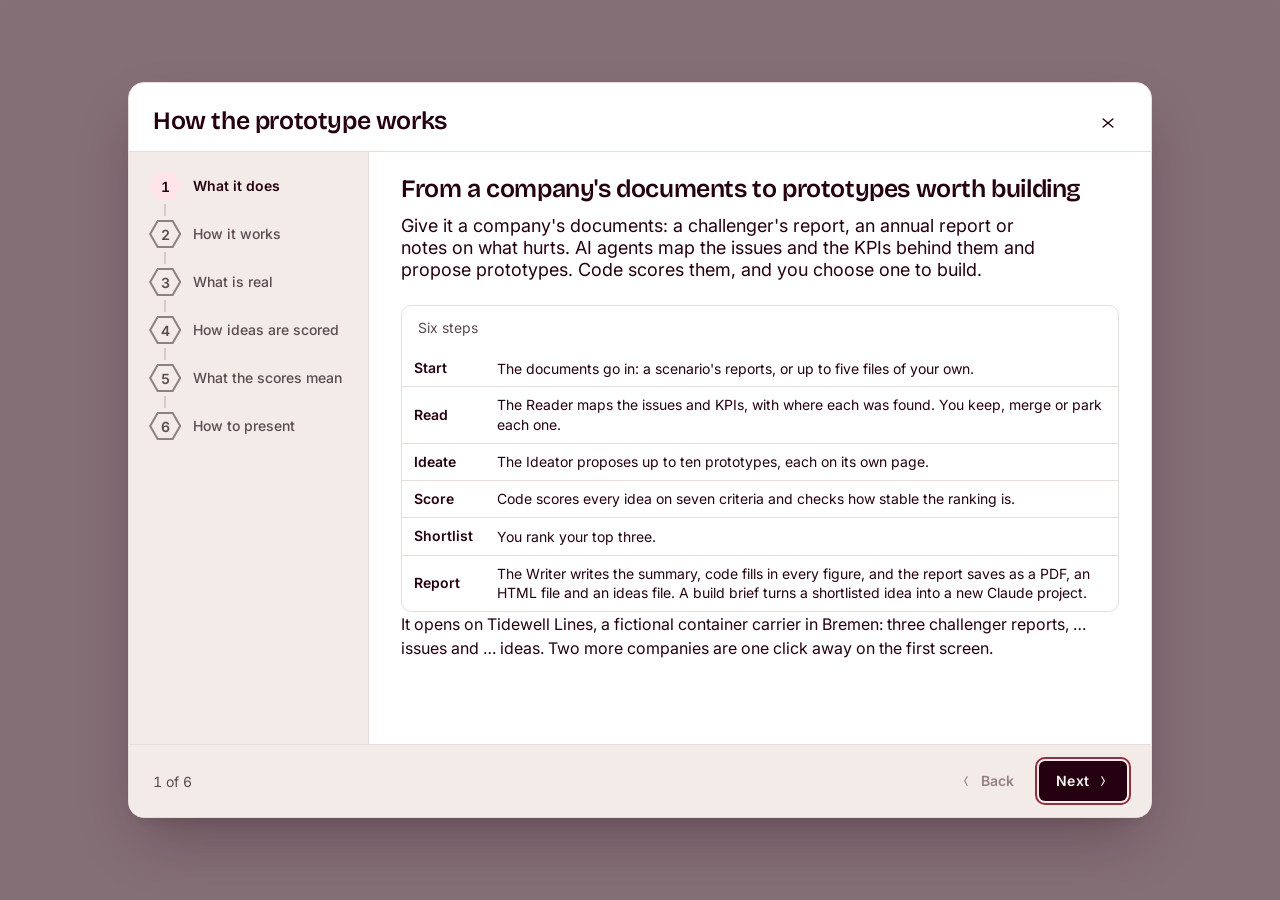
==== commit f08b7601: "M4 in progress: the report, its downloads and the build brief The report on Vici's report pattern (j" ====
--- a/index.html
+++ b/index.html
@@ -128,6 +128,20 @@
     <div class="vc-dialog__body" id="idea-body"></div>
   </dialog>
 
+  <!-- The build brief for one shortlisted idea (brief §6.6): the template's two blocks with the idea's own
+       part, which js/presenter.js fills; each block copies to the clipboard, and both download as Markdown. -->
+  <dialog class="vc-dialog vc-dialog--drawer brief-drawer" id="brief-drawer" aria-labelledby="brief-title">
+    <header class="vc-dialog__header">
+      <div class="idea-drawer__head">
+        <span class="vc-tag vc-tag--sm brief-tag" data-i18n="brief.tag">Build brief</span>
+        <h2 class="vc-dialog__title" id="brief-title">Idea</h2>
+      </div>
+      <button type="button" class="vc-icon-button" data-vc-close aria-label="Close" data-i18n-attr="aria-label:p.close"><span class="vc-icon vc-icon--close" aria-hidden="true"></span></button>
+    </header>
+    <div class="vc-dialog__body brief-body" id="brief-body"></div>
+    <footer class="vc-dialog__footer brief-footer" id="brief-footer" hidden></footer>
+  </dialog>
+
   <!-- Run it live: Vici's live-run dialog, its parts in Vici's order. js/live_dialog.js fills the setting's
        note, Advanced, the warning and the estimate, and checks the key with Anthropic's free model list
        before it goes into js/keystore.js, the only place it is held. The field sits in no form. -->
@@ -208,7 +222,7 @@
             <tr><th scope="row">Ideate</th><td>The Ideator proposes up to ten prototypes, each on its own page.</td></tr>
             <tr><th scope="row">Score</th><td>Code scores every idea on seven criteria and checks how stable the ranking is.</td></tr>
             <tr><th scope="row">Shortlist</th><td>You rank your top three.</td></tr>
-            <tr><th scope="row">Report</th><td>The Writer writes the summary, and code fills in every figure.</td></tr>
+            <tr><th scope="row">Report</th><td>The Writer writes the summary, code fills in every figure, and the report saves as a PDF, an HTML file and an ideas file. A build brief turns a shortlisted idea into a new Claude project.</td></tr>
           </tbody>
         </table></div>
         <p>It opens on Tidewell Lines, a fictional container carrier in Bremen: three challenger reports, <span data-fig="talk.issues">…</span> issues and <span data-fig="talk.ideas">…</span> ideas. Two more companies are one click away on the first screen.</p>
@@ -273,7 +287,7 @@
           <li><strong>Read: three reports on one carrier.</strong> <span class="vc-guide__say">“Three challengers looked at the same company. The Reader merged the emission costs all three raise, and you keep, merge or park each issue.”</span> <span class="vc-guide__time">1 min</span></li>
           <li><strong>Ideate: open one idea.</strong> <span class="vc-guide__say">“Each cell is a prototype tied to an issue and its KPIs. Here is <span data-fig="talk.top">…</span>: what the room would see, and how its agent works while a person decides.”</span> <span class="vc-guide__time">1.5 min</span></li>
           <li><strong>Score: change a weight.</strong> <span class="vc-guide__say">“Weigh business value higher and watch the order. <span data-fig="talk.top">…</span> stays first in <span data-fig="talk.firsts">…</span> rankings.”</span> <span class="vc-guide__time">1 min</span></li>
-          <li><strong>Shortlist and report.</strong> <span class="vc-guide__say">“You rank your top three. The Writer writes the summary, and code fills in every figure.”</span> <span class="vc-guide__time">0.5 min</span></li>
+          <li><strong>Shortlist, report and brief.</strong> <span class="vc-guide__say">“You rank your top three, and the report is ready to print for the room. One click turns the first pick into a build brief for a new Claude project.”</span> <span class="vc-guide__time">0.5 min</span></li>
         </ol>
       </section>
     </div>
@@ -301,7 +315,7 @@
             <tr><th scope="row">Ideen</th><td>Der Ideenfinder schlägt bis zu zehn Prototypen vor, jeden auf einer eigenen Seite.</td></tr>
             <tr><th scope="row">Bewerten</th><td>Code bewertet jede Idee nach sieben Kriterien und prüft, wie stabil die Rangfolge ist.</td></tr>
             <tr><th scope="row">Auswahl</th><td>Sie reihen Ihre drei Favoriten.</td></tr>
-            <tr><th scope="row">Bericht</th><td>Der Autor schreibt die Zusammenfassung, und Code setzt jede Zahl ein.</td></tr>
+            <tr><th scope="row">Bericht</th><td>Der Autor schreibt die Zusammenfassung, Code setzt jede Zahl ein, und der Bericht lässt sich als PDF, HTML-Datei und Ideendatei speichern. Ein Bau-Briefing macht aus einer Idee der Auswahl ein neues Claude-Projekt.</td></tr>
           </tbody>
         </table></div>
         <p>Er beginnt mit Tidewell Lines, einer fiktiven Containerreederei in Bremen: drei Challenger-Berichte, <span data-fig="talk.issues">…</span> Themen und <span data-fig="talk.ideas">…</span> Ideen. Zwei weitere Unternehmen sind auf dem ersten Bildschirm einen Klick entfernt.</p>
@@ -366,7 +380,7 @@
           <li><strong>Lesen: drei Berichte zu einer Reederei.</strong> <span class="vc-guide__say">„Drei Challenger haben dasselbe Unternehmen geprüft. Der Leser hat die Emissionskosten gebündelt, die alle drei nennen, und Sie behalten, bündeln oder parken jedes Thema.“</span> <span class="vc-guide__time">1 min</span></li>
           <li><strong>Ideen: eine Idee öffnen.</strong> <span class="vc-guide__say">„Jede Zelle ist ein Prototyp, gebunden an ein Thema und seine Kennzahlen. Hier ist <span data-fig="talk.top">…</span>: was der Raum sähe und wie sein Agent arbeitet, während ein Mensch entscheidet.“</span> <span class="vc-guide__time">1,5 min</span></li>
           <li><strong>Bewerten: ein Gewicht ändern.</strong> <span class="vc-guide__say">„Gewichten Sie den Nutzen höher und sehen Sie auf die Reihenfolge. <span data-fig="talk.top">…</span> bleibt in <span data-fig="talk.firsts">…</span> Rangfolgen vorn.“</span> <span class="vc-guide__time">1 min</span></li>
-          <li><strong>Auswahl und Bericht.</strong> <span class="vc-guide__say">„Sie reihen Ihre drei Favoriten. Der Autor schreibt die Zusammenfassung, und Code setzt jede Zahl ein.“</span> <span class="vc-guide__time">0,5 min</span></li>
+          <li><strong>Auswahl, Bericht und Briefing.</strong> <span class="vc-guide__say">„Sie reihen Ihre drei Favoriten, und der Bericht ist bereit zum Drucken für den Raum. Ein Klick macht aus der ersten Wahl ein Bau-Briefing für ein neues Claude-Projekt.“</span> <span class="vc-guide__time">0,5 min</span></li>
         </ol>
       </section>
     </div>
--- a/vici/dist/vici.min.css
+++ b/vici/dist/vici.min.css
@@ -1 +1 @@
-@layer vici.tokens,vici.base,vici.layout,vici.components,vici.utilities;@font-face{font-family: 'Bricolage Grotesque';font-style: normal;font-display: swap;font-weight: 200 800;src: url('../assets/fonts/bricolage-grotesque-latin.woff2') format('woff2');unicode-range: U+0000-00FF,U+0131,U+0152-0153,U+02BB-02BC,U+02C6,U+02DA,U+02DC,U+0304,U+0308,U+0329,U+2000-206F,U+20AC,U+2122,U+2191,U+2193,U+2212,U+2215,U+FEFF,U+FFFD}@font-face{font-family: 'Bricolage Grotesque';font-style: normal;font-display: swap;font-weight: 200 800;src: url('../assets/fonts/bricolage-grotesque-latin-ext.woff2') format('woff2');unicode-range: U+0100-02BA,U+02BD-02C5,U+02C7-02CC,U+02CE-02D7,U+02DD-02FF,U+0304,U+0308,U+0329,U+1D00-1DBF,U+1E00-1E9F,U+1EF2-1EFF,U+2020,U+20A0-20AB,U+20AD-20C0,U+2113,U+2C60-2C7F,U+A720-A7FF}@font-face{font-family: 'Inter';font-style: normal;font-display: swap;font-weight: 100 900;src: url('../assets/fonts/inter-latin.woff2') format('woff2');unicode-range: U+0000-00FF,U+0131,U+0152-0153,U+02BB-02BC,U+02C6,U+02DA,U+02DC,U+0304,U+0308,U+0329,U+2000-206F,U+20AC,U+2122,U+2191,U+2193,U+2212,U+2215,U+FEFF,U+FFFD}@font-face{font-family: 'Inter';font-style: normal;font-display: swap;font-weight: 100 900;src: url('../assets/fonts/inter-latin-ext.woff2') format('woff2');unicode-range: U+0100-02BA,U+02BD-02C5,U+02C7-02CC,U+02CE-02D7,U+02DD-02FF,U+0304,U+0308,U+0329,U+1D00-1DBF,U+1E00-1E9F,U+1EF2-1EFF,U+2020,U+20A0-20AB,U+20AD-20C0,U+2113,U+2C60-2C7F,U+A720-A7FF}@font-face{font-family: 'Inter';font-style: italic;font-display: swap;font-weight: 100 900;src: url('../assets/fonts/inter-italic-latin.woff2') format('woff2');unicode-range: U+0000-00FF,U+0131,U+0152-0153,U+02BB-02BC,U+02C6,U+02DA,U+02DC,U+0304,U+0308,U+0329,U+2000-206F,U+20AC,U+2122,U+2191,U+2193,U+2212,U+2215,U+FEFF,U+FFFD}@font-face{font-family: 'Inter';font-style: italic;font-display: swap;font-weight: 100 900;src: url('../assets/fonts/inter-italic-latin-ext.woff2') format('woff2');unicode-range: U+0100-02BA,U+02BD-02C5,U+02C7-02CC,U+02CE-02D7,U+02DD-02FF,U+0304,U+0308,U+0329,U+1D00-1DBF,U+1E00-1E9F,U+1EF2-1EFF,U+2020,U+20A0-20AB,U+20AD-20C0,U+2113,U+2C60-2C7F,U+A720-A7FF}@font-face{font-family: 'JetBrains Mono';font-style: normal;font-display: swap;font-weight: 100 800;src: url('../assets/fonts/jetbrains-mono-latin.woff2') format('woff2');unicode-range: U+0000-00FF,U+0131,U+0152-0153,U+02BB-02BC,U+02C6,U+02DA,U+02DC,U+0304,U+0308,U+0329,U+2000-206F,U+20AC,U+2122,U+2191,U+2193,U+2212,U+2215,U+FEFF,U+FFFD}@font-face{font-family: 'JetBrains Mono';font-style: normal;font-display: swap;font-weight: 100 800;src: url('../assets/fonts/jetbrains-mono-latin-ext.woff2') format('woff2');unicode-range: U+0100-02BA,U+02BD-02C5,U+02C7-02CC,U+02CE-02D7,U+02DD-02FF,U+0304,U+0308,U+0329,U+1D00-1DBF,U+1E00-1E9F,U+1EF2-1EFF,U+2020,U+20A0-20AB,U+20AD-20C0,U+2113,U+2C60-2C7F,U+A720-A7FF}@font-face{font-family: 'Vici Mask';font-style: normal;font-display: block;src: url('../assets/fonts/vici-mask.woff2') format('woff2');unicode-range: U+2022,U+2219,U+25CF}@layer vici.tokens{:root{--vc-merlot-50: #fff4f4;--vc-merlot-100: #ffe5e7;--vc-merlot-200: #fcd2d5;--vc-merlot-300: #f4b9bb;--vc-merlot-400: #de9b98;--vc-merlot-500: #c77d74;--vc-merlot-600: #ab5558;--vc-merlot-700: #8f2f42;--vc-merlot-800: #5c1230;--vc-merlot-900: #3d051e;--vc-merlot-950: #250010;--vc-coral-50: #fff5f3;--vc-coral-100: #ffe8e3;--vc-coral-200: #ffd6cd;--vc-coral-300: #fcc0b4;--vc-coral-400: #efa295;--vc-coral-500: #d88071;--vc-coral-600: #b95d50;--vc-coral-700: #954238;--vc-coral-800: #6f2e28;--vc-coral-900: #4b1e19;--vc-coral-950: #2f110e;--vc-apricot-50: #fef6ef;--vc-apricot-100: #feeada;--vc-apricot-200: #fadac0;--vc-apricot-300: #f3c6a4;--vc-apricot-400: #e4ab7f;--vc-apricot-500: #cd8a56;--vc-apricot-600: #ae682d;--vc-apricot-700: #8c4c14;--vc-apricot-800: #69360a;--vc-apricot-900: #472307;--vc-apricot-950: #2c1404;--vc-honey-50: #faf7ee;--vc-honey-100: #f5eed9;--vc-honey-200: #ede0be;--vc-honey-300: #e2cfa0;--vc-honey-400: #d1b679;--vc-honey-500: #b8964d;--vc-honey-600: #9b751d;--vc-honey-700: #7b5800;--vc-honey-800: #5c4000;--vc-honey-900: #3e2900;--vc-honey-950: #261801;--vc-sage-50: #f3f9f4;--vc-sage-100: #e4f2e5;--vc-sage-200: #d0e8d3;--vc-sage-300: #badabe;--vc-sage-400: #9bc6a2;--vc-sage-500: #77aa81;--vc-sage-600: #538b60;--vc-sage-700: #396c46;--vc-sage-800: #275033;--vc-sage-900: #193521;--vc-sage-950: #0d2013;--vc-teal-50: #f0fafa;--vc-teal-100: #dcf3f3;--vc-teal-200: #c2eaea;--vc-teal-300: #a5dcdd;--vc-teal-400: #7ec8ca;--vc-teal-500: #50acaf;--vc-teal-600: #168d90;--vc-teal-700: #006d70;--vc-teal-800: #005053;--vc-teal-900: #003538;--vc-teal-950: #002022;--vc-fjord-50: #f2f8ff;--vc-fjord-100: #e1f0ff;--vc-fjord-200: #cce4fd;--vc-fjord-300: #b4d4f6;--vc-fjord-400: #94bde9;--vc-fjord-500: #709fd3;--vc-fjord-600: #4d7fb5;--vc-fjord-700: #356192;--vc-fjord-800: #25476e;--vc-fjord-900: #182f4a;--vc-fjord-950: #0d1c2e;--vc-lilac-50: #f9f6fe;--vc-lilac-100: #f2e9fd;--vc-lilac-200: #e8daf8;--vc-lilac-300: #dbc6f0;--vc-lilac-400: #c7ace1;--vc-lilac-500: #ac8bc9;--vc-lilac-600: #8d6aab;--vc-lilac-700: #6f4f89;--vc-lilac-800: #523966;--vc-lilac-900: #372544;--vc-lilac-950: #21152a;--vc-neutral-0: #ffffff;--vc-neutral-50: #fbf7f5;--vc-neutral-100: #f3ebe7;--vc-neutral-200: #e7ddda;--vc-neutral-300: #d6c9c6;--vc-neutral-400: #b2a4a3;--vc-neutral-500: #8e7f80;--vc-neutral-600: #716163;--vc-neutral-700: #5b4b4e;--vc-neutral-800: #453438;--vc-neutral-900: #301f24;--vc-neutral-950: #1e0e14;--vc-night-0: #0b0103;--vc-night-1: #180008;--vc-night-2: #250010;--vc-night-3: #2d0617;--vc-night-4: #350f1f;--vc-night-5: #3f1927;--vc-night-6: #4d2834;--vc-night-7: #67444e;--vc-night-8: #937178;--vc-night-accent: #4e2532;--vc-night-info: #192a44;--vc-night-success: #1a301f;--vc-night-warning: #3b2502;--vc-night-danger: #471b18;--vc-night-feature: #35213f;--vc-font-display: 'Bricolage Grotesque',ui-sans-serif,system-ui,'Segoe UI','Helvetica Neue',Arial,sans-serif;--vc-font-text: Inter,ui-sans-serif,system-ui,'Segoe UI','Helvetica Neue',Arial,sans-serif;--vc-font-mono: 'JetBrains Mono',ui-monospace,SFMono-Regular,Menlo,Consolas,monospace;--vc-weight-regular: 400;--vc-weight-medium: 500;--vc-weight-semibold: 600;--vc-weight-bold: 700;--vc-weight-display: 650;--vc-font-size-2xs: 0.6875rem;--vc-font-size-xs: 0.75rem;--vc-font-size-sm: 0.875rem;--vc-font-size-md: 1rem;--vc-font-size-lg: 1.125rem;--vc-font-size-xl: 1.3125rem;--vc-font-size-2xl: 1.5625rem;--vc-font-size-3xl: clamp(1.625rem,1.42rem + 0.8vw,1.9375rem);--vc-font-size-4xl: clamp(1.9375rem,1.6rem + 1.4vw,2.4375rem);--vc-font-size-5xl: clamp(2.375rem,1.8rem + 2.4vw,3.0625rem);--vc-font-size-6xl: clamp(2.875rem,2rem + 3.6vw,3.875rem);--vc-font-size-7xl: clamp(3.25rem,2rem + 5.2vw,4.875rem);--vc-leading-none: 1;--vc-leading-tight: 1.08;--vc-leading-snug: 1.22;--vc-leading-normal: 1.5;--vc-leading-relaxed: 1.65;--vc-tracking-display: -0.028em;--vc-tracking-heading: -0.016em;--vc-tracking-normal: 0em;--vc-tracking-caps: 0.09em;--vc-space-0: 0px;--vc-space-1: 4px;--vc-space-2: 8px;--vc-space-3: 12px;--vc-space-4: 16px;--vc-space-5: 20px;--vc-space-6: 24px;--vc-space-8: 32px;--vc-space-10: 40px;--vc-space-12: 48px;--vc-space-16: 64px;--vc-space-20: 80px;--vc-space-24: 96px;--vc-space-32: 128px;--vc-space-hair: 2px;--vc-radius-none: 0px;--vc-radius-xs: 2px;--vc-radius-sm: 4px;--vc-radius-md: 6px;--vc-radius-lg: 10px;--vc-radius-xl: 16px;--vc-cell-2xs: 0.5rem;--vc-cell-xs: 1rem;--vc-cell-sm: 1.5rem;--vc-cell-md: 2rem;--vc-cell-lg: 2.5rem;--vc-cell-xl: 3.5rem;--vc-cell-2xl: 5rem;--vc-cell-3xl: 7.5rem;--vc-control-sm: 2rem;--vc-control-md: 2.5rem;--vc-control-lg: 3rem;--vc-stroke-thin: 1px;--vc-stroke-thick: 2px;--vc-stroke-focus: 2px;--vc-duration-instant: 70ms;--vc-duration-quick: 130ms;--vc-duration-base: 210ms;--vc-duration-slow: 340ms;--vc-duration-deliberate: 540ms;--vc-ease-standard: cubic-bezier(0.32,0.08,0.24,1);--vc-ease-enter: cubic-bezier(0.12,0.76,0.32,1);--vc-ease-exit: cubic-bezier(0.52,0,0.84,0.36);--vc-ease-bounce: cubic-bezier(0.3,1.36,0.56,1);--vc-z-base: 0;--vc-z-raised: 10;--vc-z-sticky: 100;--vc-z-header: 200;--vc-z-dropdown: 300;--vc-z-overlay: 400;--vc-z-modal: 500;--vc-z-toast: 600;--vc-z-tooltip: 700;--vc-breakpoint-sm: 480px;--vc-breakpoint-md: 768px;--vc-breakpoint-lg: 1024px;--vc-breakpoint-xl: 1280px;--vc-breakpoint-2xl: 1536px;--vc-container-prose: 50ch;--vc-container-narrow: 760px;--vc-container-content: 1160px;--vc-container-wide: 1400px}:root,[data-theme='light'],[class*='vc-tint-']{color-scheme: light;--vc-bg: var(--vc-neutral-50);--vc-bg-subtle: var(--vc-neutral-100);--vc-bg-sunken: var(--vc-neutral-100);--vc-surface: var(--vc-neutral-0);--vc-surface-raised: var(--vc-neutral-0);--vc-surface-hover: var(--vc-merlot-50);--vc-surface-pressed: var(--vc-merlot-100);--vc-surface-selected: var(--vc-merlot-200);--vc-surface-inverse: var(--vc-merlot-950);--vc-scrim: var(--vc-merlot-950);--vc-text: var(--vc-merlot-950);--vc-text-muted: var(--vc-neutral-700);--vc-text-subtle: var(--vc-neutral-600);--vc-text-disabled: var(--vc-neutral-400);--vc-text-inverse: var(--vc-neutral-100);--vc-text-link: var(--vc-merlot-700);--vc-text-link-hover: var(--vc-merlot-950);--vc-border-subtle: var(--vc-neutral-200);--vc-border: var(--vc-neutral-300);--vc-border-strong: var(--vc-neutral-500);--vc-accent: var(--vc-merlot-950);--vc-accent-hover: var(--vc-merlot-800);--vc-accent-pressed: var(--vc-merlot-900);--vc-on-accent: var(--vc-neutral-50);--vc-accent-soft: var(--vc-merlot-100);--vc-accent-soft-hover: var(--vc-merlot-200);--vc-on-accent-soft: var(--vc-merlot-950);--vc-accent-text: var(--vc-merlot-800);--vc-focus: var(--vc-merlot-700);--vc-shadow-color: var(--vc-merlot-950);--vc-info-bg: var(--vc-fjord-100);--vc-info-border: var(--vc-fjord-300);--vc-info-text: var(--vc-fjord-800);--vc-info-solid: var(--vc-fjord-700);--vc-info-on-solid: var(--vc-neutral-0);--vc-success-bg: var(--vc-sage-100);--vc-success-border: var(--vc-sage-300);--vc-success-text: var(--vc-sage-800);--vc-success-solid: var(--vc-sage-900);--vc-success-on-solid: var(--vc-neutral-0);--vc-warning-bg: var(--vc-honey-100);--vc-warning-border: var(--vc-honey-400);--vc-warning-text: var(--vc-honey-800);--vc-warning-solid: var(--vc-honey-300);--vc-warning-on-solid: var(--vc-honey-950);--vc-danger-bg: var(--vc-coral-100);--vc-danger-border: var(--vc-coral-300);--vc-danger-text: var(--vc-coral-800);--vc-danger-solid: var(--vc-coral-700);--vc-danger-on-solid: var(--vc-neutral-0);--vc-feature-bg: var(--vc-lilac-100);--vc-feature-border: var(--vc-lilac-300);--vc-feature-text: var(--vc-lilac-800);--vc-feature-solid: var(--vc-lilac-700);--vc-feature-on-solid: var(--vc-neutral-0);--vc-neutral-bg: var(--vc-neutral-100);--vc-neutral-border: var(--vc-neutral-300);--vc-neutral-text: var(--vc-neutral-800);--vc-neutral-solid: var(--vc-neutral-700);--vc-neutral-on-solid: var(--vc-neutral-0);--vc-data-1: var(--vc-merlot-800);--vc-data-2: var(--vc-teal-700);--vc-data-3: var(--vc-apricot-600);--vc-data-4: var(--vc-fjord-800);--vc-data-5: var(--vc-lilac-600);--vc-data-6: var(--vc-honey-800);--vc-data-7: var(--vc-neutral-500);--vc-data-8: var(--vc-neutral-700);--vc-data-pastel-1: var(--vc-merlot-200);--vc-data-pastel-2: var(--vc-teal-200);--vc-data-pastel-3: var(--vc-apricot-200);--vc-data-pastel-4: var(--vc-fjord-200);--vc-data-pastel-5: var(--vc-lilac-200);--vc-data-pastel-6: var(--vc-honey-200);--vc-data-pastel-7: var(--vc-neutral-200);--vc-data-pastel-8: var(--vc-neutral-300);--vc-seq-1: var(--vc-merlot-100);--vc-seq-2: var(--vc-merlot-200);--vc-seq-3: var(--vc-merlot-300);--vc-seq-4: var(--vc-merlot-500);--vc-seq-5: var(--vc-merlot-700);--vc-seq-6: var(--vc-merlot-800);--vc-seq-7: var(--vc-merlot-950);--vc-div-1: var(--vc-coral-700);--vc-div-2: var(--vc-coral-400);--vc-div-3: var(--vc-coral-200);--vc-div-4: var(--vc-neutral-100);--vc-div-5: var(--vc-fjord-200);--vc-div-6: var(--vc-fjord-400);--vc-div-7: var(--vc-fjord-700);--vc-chart-grid: var(--vc-neutral-200);--vc-chart-axis: var(--vc-neutral-600);--vc-rating: var(--vc-honey-600);--vc-knob: var(--vc-neutral-0);--vc-track: var(--vc-neutral-200);--vc-platform-mark: #000000;--vc-shadow-sm: 0px 1px 2px 0px rgb(37 0 16 / 0.08),0px 1px 1px 0px rgb(37 0 16 / 0.04);--vc-shadow-md: 0px 4px 12px -2px rgb(37 0 16 / 0.12),0px 2px 4px -1px rgb(37 0 16 / 0.06);--vc-shadow-lg: 0px 14px 32px -8px rgb(37 0 16 / 0.2),0px 4px 10px -4px rgb(37 0 16 / 0.08);--vc-shadow-xl: 0px 28px 60px -12px rgb(37 0 16 / 0.3),0px 8px 18px -8px rgb(37 0 16 / 0.12);--vc-select-chevron: url("data:image/svg+xml,%3Csvg xmlns='http://www.w3.org/2000/svg' viewBox='0 0 24 24' fill='none' stroke='%235b4b4e' stroke-width='2' stroke-linecap='round' stroke-linejoin='round'%3E%3Cpath d='M5.5 10.25 L12 14 L18.5 10.25'/%3E%3C/svg%3E");--vc-honeycomb-pattern: url("data:image/svg+xml,%3Csvg xmlns='http://www.w3.org/2000/svg' width='42' height='24.249' viewBox='0 0 42 24.249'%3E%3Cg fill='none' stroke='%23e7ddda' stroke-width='1'%3E%3Cpolygon points='14,12.12 7,24.25 -7,24.25 -14,12.12 -7,0 7,0'/%3E%3Cpolygon points='56,12.12 49,24.25 35,24.25 28,12.12 35,0 49,0'/%3E%3Cpolygon points='35,0 28,12.12 14,12.12 7,0 14,-12.12 28,-12.12'/%3E%3Cpolygon points='35,24.25 28,36.37 14,36.37 7,24.25 14,12.12 28,12.12'/%3E%3C/g%3E%3C/svg%3E");--vc-platform-mark-filter: none;--vc-honeycomb-pattern-size: 42px 24.249px}@media (prefers-color-scheme: dark){:root:not([data-theme='light']){color-scheme: dark;--vc-bg: var(--vc-night-2);--vc-bg-subtle: var(--vc-night-1);--vc-bg-sunken: var(--vc-night-1);--vc-surface: var(--vc-night-3);--vc-surface-raised: var(--vc-night-4);--vc-surface-hover: var(--vc-night-5);--vc-surface-pressed: var(--vc-night-6);--vc-surface-selected: var(--vc-night-accent);--vc-surface-inverse: var(--vc-neutral-100);--vc-scrim: var(--vc-night-1);--vc-text: var(--vc-neutral-100);--vc-text-muted: var(--vc-neutral-300);--vc-text-subtle: var(--vc-neutral-400);--vc-text-disabled: var(--vc-neutral-600);--vc-text-inverse: var(--vc-merlot-950);--vc-text-link: var(--vc-merlot-200);--vc-text-link-hover: var(--vc-neutral-50);--vc-border-subtle: var(--vc-night-6);--vc-border: var(--vc-night-7);--vc-border-strong: var(--vc-night-8);--vc-accent: var(--vc-merlot-200);--vc-accent-hover: var(--vc-merlot-100);--vc-accent-pressed: var(--vc-merlot-300);--vc-on-accent: var(--vc-merlot-950);--vc-accent-soft: var(--vc-night-accent);--vc-accent-soft-hover: var(--vc-night-6);--vc-on-accent-soft: var(--vc-merlot-100);--vc-accent-text: var(--vc-merlot-200);--vc-focus: var(--vc-merlot-300);--vc-shadow-color: var(--vc-night-0);--vc-info-bg: var(--vc-night-info);--vc-info-border: var(--vc-fjord-700);--vc-info-text: var(--vc-fjord-200);--vc-info-solid: var(--vc-fjord-300);--vc-info-on-solid: var(--vc-fjord-950);--vc-success-bg: var(--vc-night-success);--vc-success-border: var(--vc-sage-700);--vc-success-text: var(--vc-sage-200);--vc-success-solid: var(--vc-sage-100);--vc-success-on-solid: var(--vc-sage-950);--vc-warning-bg: var(--vc-night-warning);--vc-warning-border: var(--vc-honey-700);--vc-warning-text: var(--vc-honey-200);--vc-warning-solid: var(--vc-honey-300);--vc-warning-on-solid: var(--vc-honey-950);--vc-danger-bg: var(--vc-night-danger);--vc-danger-border: var(--vc-coral-700);--vc-danger-text: var(--vc-coral-400);--vc-danger-solid: var(--vc-coral-500);--vc-danger-on-solid: var(--vc-coral-950);--vc-feature-bg: var(--vc-night-feature);--vc-feature-border: var(--vc-lilac-700);--vc-feature-text: var(--vc-lilac-200);--vc-feature-solid: var(--vc-lilac-300);--vc-feature-on-solid: var(--vc-lilac-950);--vc-neutral-bg: var(--vc-night-4);--vc-neutral-border: var(--vc-night-7);--vc-neutral-text: var(--vc-neutral-200);--vc-neutral-solid: var(--vc-neutral-300);--vc-neutral-on-solid: var(--vc-neutral-950);--vc-data-1: var(--vc-merlot-400);--vc-data-2: var(--vc-teal-200);--vc-data-3: var(--vc-apricot-300);--vc-data-4: var(--vc-fjord-400);--vc-data-5: var(--vc-lilac-500);--vc-data-6: var(--vc-honey-500);--vc-data-7: var(--vc-neutral-400);--vc-data-8: var(--vc-neutral-200);--vc-data-pastel-1: var(--vc-merlot-800);--vc-data-pastel-2: var(--vc-teal-800);--vc-data-pastel-3: var(--vc-apricot-800);--vc-data-pastel-4: var(--vc-fjord-800);--vc-data-pastel-5: var(--vc-lilac-800);--vc-data-pastel-6: var(--vc-honey-800);--vc-data-pastel-7: var(--vc-night-6);--vc-data-pastel-8: var(--vc-night-7);--vc-seq-1: var(--vc-merlot-900);--vc-seq-2: var(--vc-merlot-800);--vc-seq-3: var(--vc-merlot-700);--vc-seq-4: var(--vc-merlot-500);--vc-seq-5: var(--vc-merlot-300);--vc-seq-6: var(--vc-merlot-200);--vc-seq-7: var(--vc-merlot-50);--vc-div-1: var(--vc-coral-300);--vc-div-2: var(--vc-coral-600);--vc-div-3: var(--vc-coral-800);--vc-div-4: var(--vc-night-5);--vc-div-5: var(--vc-fjord-800);--vc-div-6: var(--vc-fjord-600);--vc-div-7: var(--vc-fjord-300);--vc-chart-grid: var(--vc-night-6);--vc-chart-axis: var(--vc-neutral-400);--vc-rating: var(--vc-honey-300);--vc-knob: var(--vc-neutral-100);--vc-track: var(--vc-night-6);--vc-platform-mark: var(--vc-neutral-0);--vc-shadow-sm: 0px 1px 2px 0px rgb(11 1 3 / 0.208),0px 1px 1px 0px rgb(11 1 3 / 0.104);--vc-shadow-md: 0px 4px 12px -2px rgb(11 1 3 / 0.312),0px 2px 4px -1px rgb(11 1 3 / 0.156);--vc-shadow-lg: 0px 14px 32px -8px rgb(11 1 3 / 0.52),0px 4px 10px -4px rgb(11 1 3 / 0.208);--vc-shadow-xl: 0px 28px 60px -12px rgb(11 1 3 / 0.7),0px 8px 18px -8px rgb(11 1 3 / 0.312);--vc-select-chevron: url("data:image/svg+xml,%3Csvg xmlns='http://www.w3.org/2000/svg' viewBox='0 0 24 24' fill='none' stroke='%23d6c9c6' stroke-width='2' stroke-linecap='round' stroke-linejoin='round'%3E%3Cpath d='M5.5 10.25 L12 14 L18.5 10.25'/%3E%3C/svg%3E");--vc-honeycomb-pattern: url("data:image/svg+xml,%3Csvg xmlns='http://www.w3.org/2000/svg' width='42' height='24.249' viewBox='0 0 42 24.249'%3E%3Cg fill='none' stroke='%234d2834' stroke-width='1'%3E%3Cpolygon points='14,12.12 7,24.25 -7,24.25 -14,12.12 -7,0 7,0'/%3E%3Cpolygon points='56,12.12 49,24.25 35,24.25 28,12.12 35,0 49,0'/%3E%3Cpolygon points='35,0 28,12.12 14,12.12 7,0 14,-12.12 28,-12.12'/%3E%3Cpolygon points='35,24.25 28,36.37 14,36.37 7,24.25 14,12.12 28,12.12'/%3E%3C/g%3E%3C/svg%3E");--vc-platform-mark-filter: brightness(0) invert(1);--vc-honeycomb-pattern-size: 42px 24.249px}}[data-theme='dark'],.vc-footer--brand{color-scheme: dark;--vc-bg: var(--vc-night-2);--vc-bg-subtle: var(--vc-night-1);--vc-bg-sunken: var(--vc-night-1);--vc-surface: var(--vc-night-3);--vc-surface-raised: var(--vc-night-4);--vc-surface-hover: var(--vc-night-5);--vc-surface-pressed: var(--vc-night-6);--vc-surface-selected: var(--vc-night-accent);--vc-surface-inverse: var(--vc-neutral-100);--vc-scrim: var(--vc-night-1);--vc-text: var(--vc-neutral-100);--vc-text-muted: var(--vc-neutral-300);--vc-text-subtle: var(--vc-neutral-400);--vc-text-disabled: var(--vc-neutral-600);--vc-text-inverse: var(--vc-merlot-950);--vc-text-link: var(--vc-merlot-200);--vc-text-link-hover: var(--vc-neutral-50);--vc-border-subtle: var(--vc-night-6);--vc-border: var(--vc-night-7);--vc-border-strong: var(--vc-night-8);--vc-accent: var(--vc-merlot-200);--vc-accent-hover: var(--vc-merlot-100);--vc-accent-pressed: var(--vc-merlot-300);--vc-on-accent: var(--vc-merlot-950);--vc-accent-soft: var(--vc-night-accent);--vc-accent-soft-hover: var(--vc-night-6);--vc-on-accent-soft: var(--vc-merlot-100);--vc-accent-text: var(--vc-merlot-200);--vc-focus: var(--vc-merlot-300);--vc-shadow-color: var(--vc-night-0);--vc-info-bg: var(--vc-night-info);--vc-info-border: var(--vc-fjord-700);--vc-info-text: var(--vc-fjord-200);--vc-info-solid: var(--vc-fjord-300);--vc-info-on-solid: var(--vc-fjord-950);--vc-success-bg: var(--vc-night-success);--vc-success-border: var(--vc-sage-700);--vc-success-text: var(--vc-sage-200);--vc-success-solid: var(--vc-sage-100);--vc-success-on-solid: var(--vc-sage-950);--vc-warning-bg: var(--vc-night-warning);--vc-warning-border: var(--vc-honey-700);--vc-warning-text: var(--vc-honey-200);--vc-warning-solid: var(--vc-honey-300);--vc-warning-on-solid: var(--vc-honey-950);--vc-danger-bg: var(--vc-night-danger);--vc-danger-border: var(--vc-coral-700);--vc-danger-text: var(--vc-coral-400);--vc-danger-solid: var(--vc-coral-500);--vc-danger-on-solid: var(--vc-coral-950);--vc-feature-bg: var(--vc-night-feature);--vc-feature-border: var(--vc-lilac-700);--vc-feature-text: var(--vc-lilac-200);--vc-feature-solid: var(--vc-lilac-300);--vc-feature-on-solid: var(--vc-lilac-950);--vc-neutral-bg: var(--vc-night-4);--vc-neutral-border: var(--vc-night-7);--vc-neutral-text: var(--vc-neutral-200);--vc-neutral-solid: var(--vc-neutral-300);--vc-neutral-on-solid: var(--vc-neutral-950);--vc-data-1: var(--vc-merlot-400);--vc-data-2: var(--vc-teal-200);--vc-data-3: var(--vc-apricot-300);--vc-data-4: var(--vc-fjord-400);--vc-data-5: var(--vc-lilac-500);--vc-data-6: var(--vc-honey-500);--vc-data-7: var(--vc-neutral-400);--vc-data-8: var(--vc-neutral-200);--vc-data-pastel-1: var(--vc-merlot-800);--vc-data-pastel-2: var(--vc-teal-800);--vc-data-pastel-3: var(--vc-apricot-800);--vc-data-pastel-4: var(--vc-fjord-800);--vc-data-pastel-5: var(--vc-lilac-800);--vc-data-pastel-6: var(--vc-honey-800);--vc-data-pastel-7: var(--vc-night-6);--vc-data-pastel-8: var(--vc-night-7);--vc-seq-1: var(--vc-merlot-900);--vc-seq-2: var(--vc-merlot-800);--vc-seq-3: var(--vc-merlot-700);--vc-seq-4: var(--vc-merlot-500);--vc-seq-5: var(--vc-merlot-300);--vc-seq-6: var(--vc-merlot-200);--vc-seq-7: var(--vc-merlot-50);--vc-div-1: var(--vc-coral-300);--vc-div-2: var(--vc-coral-600);--vc-div-3: var(--vc-coral-800);--vc-div-4: var(--vc-night-5);--vc-div-5: var(--vc-fjord-800);--vc-div-6: var(--vc-fjord-600);--vc-div-7: var(--vc-fjord-300);--vc-chart-grid: var(--vc-night-6);--vc-chart-axis: var(--vc-neutral-400);--vc-rating: var(--vc-honey-300);--vc-knob: var(--vc-neutral-100);--vc-track: var(--vc-night-6);--vc-platform-mark: var(--vc-neutral-0);--vc-shadow-sm: 0px 1px 2px 0px rgb(11 1 3 / 0.208),0px 1px 1px 0px rgb(11 1 3 / 0.104);--vc-shadow-md: 0px 4px 12px -2px rgb(11 1 3 / 0.312),0px 2px 4px -1px rgb(11 1 3 / 0.156);--vc-shadow-lg: 0px 14px 32px -8px rgb(11 1 3 / 0.52),0px 4px 10px -4px rgb(11 1 3 / 0.208);--vc-shadow-xl: 0px 28px 60px -12px rgb(11 1 3 / 0.7),0px 8px 18px -8px rgb(11 1 3 / 0.312);--vc-select-chevron: url("data:image/svg+xml,%3Csvg xmlns='http://www.w3.org/2000/svg' viewBox='0 0 24 24' fill='none' stroke='%23d6c9c6' stroke-width='2' stroke-linecap='round' stroke-linejoin='round'%3E%3Cpath d='M5.5 10.25 L12 14 L18.5 10.25'/%3E%3C/svg%3E");--vc-honeycomb-pattern: url("data:image/svg+xml,%3Csvg xmlns='http://www.w3.org/2000/svg' width='42' height='24.249' viewBox='0 0 42 24.249'%3E%3Cg fill='none' stroke='%234d2834' stroke-width='1'%3E%3Cpolygon points='14,12.12 7,24.25 -7,24.25 -14,12.12 -7,0 7,0'/%3E%3Cpolygon points='56,12.12 49,24.25 35,24.25 28,12.12 35,0 49,0'/%3E%3Cpolygon points='35,0 28,12.12 14,12.12 7,0 14,-12.12 28,-12.12'/%3E%3Cpolygon points='35,24.25 28,36.37 14,36.37 7,24.25 14,12.12 28,12.12'/%3E%3C/g%3E%3C/svg%3E");--vc-platform-mark-filter: brightness(0) invert(1);--vc-honeycomb-pattern-size: 42px 24.249px}.vc-surface-inverse{color-scheme: dark;--vc-bg: var(--vc-night-2);--vc-bg-subtle: var(--vc-night-1);--vc-bg-sunken: var(--vc-night-1);--vc-surface: var(--vc-night-3);--vc-surface-raised: var(--vc-night-4);--vc-surface-hover: var(--vc-night-5);--vc-surface-pressed: var(--vc-night-6);--vc-surface-selected: var(--vc-night-accent);--vc-surface-inverse: var(--vc-neutral-100);--vc-scrim: var(--vc-night-1);--vc-text: var(--vc-neutral-100);--vc-text-muted: var(--vc-neutral-300);--vc-text-subtle: var(--vc-neutral-400);--vc-text-disabled: var(--vc-neutral-600);--vc-text-inverse: var(--vc-merlot-950);--vc-text-link: var(--vc-merlot-200);--vc-text-link-hover: var(--vc-neutral-50);--vc-border-subtle: var(--vc-night-6);--vc-border: var(--vc-night-7);--vc-border-strong: var(--vc-night-8);--vc-accent: var(--vc-merlot-200);--vc-accent-hover: var(--vc-merlot-100);--vc-accent-pressed: var(--vc-merlot-300);--vc-on-accent: var(--vc-merlot-950);--vc-accent-soft: var(--vc-night-accent);--vc-accent-soft-hover: var(--vc-night-6);--vc-on-accent-soft: var(--vc-merlot-100);--vc-accent-text: var(--vc-merlot-200);--vc-focus: var(--vc-merlot-300);--vc-shadow-color: var(--vc-night-0);--vc-info-bg: var(--vc-night-info);--vc-info-border: var(--vc-fjord-700);--vc-info-text: var(--vc-fjord-200);--vc-info-solid: var(--vc-fjord-300);--vc-info-on-solid: var(--vc-fjord-950);--vc-success-bg: var(--vc-night-success);--vc-success-border: var(--vc-sage-700);--vc-success-text: var(--vc-sage-200);--vc-success-solid: var(--vc-sage-100);--vc-success-on-solid: var(--vc-sage-950);--vc-warning-bg: var(--vc-night-warning);--vc-warning-border: var(--vc-honey-700);--vc-warning-text: var(--vc-honey-200);--vc-warning-solid: var(--vc-honey-300);--vc-warning-on-solid: var(--vc-honey-950);--vc-danger-bg: var(--vc-night-danger);--vc-danger-border: var(--vc-coral-700);--vc-danger-text: var(--vc-coral-400);--vc-danger-solid: var(--vc-coral-500);--vc-danger-on-solid: var(--vc-coral-950);--vc-feature-bg: var(--vc-night-feature);--vc-feature-border: var(--vc-lilac-700);--vc-feature-text: var(--vc-lilac-200);--vc-feature-solid: var(--vc-lilac-300);--vc-feature-on-solid: var(--vc-lilac-950);--vc-neutral-bg: var(--vc-night-4);--vc-neutral-border: var(--vc-night-7);--vc-neutral-text: var(--vc-neutral-200);--vc-neutral-solid: var(--vc-neutral-300);--vc-neutral-on-solid: var(--vc-neutral-950);--vc-data-1: var(--vc-merlot-400);--vc-data-2: var(--vc-teal-200);--vc-data-3: var(--vc-apricot-300);--vc-data-4: var(--vc-fjord-400);--vc-data-5: var(--vc-lilac-500);--vc-data-6: var(--vc-honey-500);--vc-data-7: var(--vc-neutral-400);--vc-data-8: var(--vc-neutral-200);--vc-data-pastel-1: var(--vc-merlot-800);--vc-data-pastel-2: var(--vc-teal-800);--vc-data-pastel-3: var(--vc-apricot-800);--vc-data-pastel-4: var(--vc-fjord-800);--vc-data-pastel-5: var(--vc-lilac-800);--vc-data-pastel-6: var(--vc-honey-800);--vc-data-pastel-7: var(--vc-night-6);--vc-data-pastel-8: var(--vc-night-7);--vc-seq-1: var(--vc-merlot-900);--vc-seq-2: var(--vc-merlot-800);--vc-seq-3: var(--vc-merlot-700);--vc-seq-4: var(--vc-merlot-500);--vc-seq-5: var(--vc-merlot-300);--vc-seq-6: var(--vc-merlot-200);--vc-seq-7: var(--vc-merlot-50);--vc-div-1: var(--vc-coral-300);--vc-div-2: var(--vc-coral-600);--vc-div-3: var(--vc-coral-800);--vc-div-4: var(--vc-night-5);--vc-div-5: var(--vc-fjord-800);--vc-div-6: var(--vc-fjord-600);--vc-div-7: var(--vc-fjord-300);--vc-chart-grid: var(--vc-night-6);--vc-chart-axis: var(--vc-neutral-400);--vc-rating: var(--vc-honey-300);--vc-knob: var(--vc-neutral-100);--vc-track: var(--vc-night-6);--vc-platform-mark: var(--vc-neutral-0);--vc-shadow-sm: 0px 1px 2px 0px rgb(11 1 3 / 0.208),0px 1px 1px 0px rgb(11 1 3 / 0.104);--vc-shadow-md: 0px 4px 12px -2px rgb(11 1 3 / 0.312),0px 2px 4px -1px rgb(11 1 3 / 0.156);--vc-shadow-lg: 0px 14px 32px -8px rgb(11 1 3 / 0.52),0px 4px 10px -4px rgb(11 1 3 / 0.208);--vc-shadow-xl: 0px 28px 60px -12px rgb(11 1 3 / 0.7),0px 8px 18px -8px rgb(11 1 3 / 0.312);--vc-select-chevron: url("data:image/svg+xml,%3Csvg xmlns='http://www.w3.org/2000/svg' viewBox='0 0 24 24' fill='none' stroke='%23d6c9c6' stroke-width='2' stroke-linecap='round' stroke-linejoin='round'%3E%3Cpath d='M5.5 10.25 L12 14 L18.5 10.25'/%3E%3C/svg%3E");--vc-honeycomb-pattern: url("data:image/svg+xml,%3Csvg xmlns='http://www.w3.org/2000/svg' width='42' height='24.249' viewBox='0 0 42 24.249'%3E%3Cg fill='none' stroke='%234d2834' stroke-width='1'%3E%3Cpolygon points='14,12.12 7,24.25 -7,24.25 -14,12.12 -7,0 7,0'/%3E%3Cpolygon points='56,12.12 49,24.25 35,24.25 28,12.12 35,0 49,0'/%3E%3Cpolygon points='35,0 28,12.12 14,12.12 7,0 14,-12.12 28,-12.12'/%3E%3Cpolygon points='35,24.25 28,36.37 14,36.37 7,24.25 14,12.12 28,12.12'/%3E%3C/g%3E%3C/svg%3E");--vc-platform-mark-filter: brightness(0) invert(1);--vc-honeycomb-pattern-size: 42px 24.249px}@media (prefers-color-scheme: dark){:where(:root:not([data-theme='light'])) .vc-surface-inverse{color-scheme: light;--vc-bg: var(--vc-neutral-50);--vc-bg-subtle: var(--vc-neutral-100);--vc-bg-sunken: var(--vc-neutral-100);--vc-surface: var(--vc-neutral-0);--vc-surface-raised: var(--vc-neutral-0);--vc-surface-hover: var(--vc-merlot-50);--vc-surface-pressed: var(--vc-merlot-100);--vc-surface-selected: var(--vc-merlot-200);--vc-surface-inverse: var(--vc-merlot-950);--vc-scrim: var(--vc-merlot-950);--vc-text: var(--vc-merlot-950);--vc-text-muted: var(--vc-neutral-700);--vc-text-subtle: var(--vc-neutral-600);--vc-text-disabled: var(--vc-neutral-400);--vc-text-inverse: var(--vc-neutral-100);--vc-text-link: var(--vc-merlot-700);--vc-text-link-hover: var(--vc-merlot-950);--vc-border-subtle: var(--vc-neutral-200);--vc-border: var(--vc-neutral-300);--vc-border-strong: var(--vc-neutral-500);--vc-accent: var(--vc-merlot-950);--vc-accent-hover: var(--vc-merlot-800);--vc-accent-pressed: var(--vc-merlot-900);--vc-on-accent: var(--vc-neutral-50);--vc-accent-soft: var(--vc-merlot-100);--vc-accent-soft-hover: var(--vc-merlot-200);--vc-on-accent-soft: var(--vc-merlot-950);--vc-accent-text: var(--vc-merlot-800);--vc-focus: var(--vc-merlot-700);--vc-shadow-color: var(--vc-merlot-950);--vc-info-bg: var(--vc-fjord-100);--vc-info-border: var(--vc-fjord-300);--vc-info-text: var(--vc-fjord-800);--vc-info-solid: var(--vc-fjord-700);--vc-info-on-solid: var(--vc-neutral-0);--vc-success-bg: var(--vc-sage-100);--vc-success-border: var(--vc-sage-300);--vc-success-text: var(--vc-sage-800);--vc-success-solid: var(--vc-sage-900);--vc-success-on-solid: var(--vc-neutral-0);--vc-warning-bg: var(--vc-honey-100);--vc-warning-border: var(--vc-honey-400);--vc-warning-text: var(--vc-honey-800);--vc-warning-solid: var(--vc-honey-300);--vc-warning-on-solid: var(--vc-honey-950);--vc-danger-bg: var(--vc-coral-100);--vc-danger-border: var(--vc-coral-300);--vc-danger-text: var(--vc-coral-800);--vc-danger-solid: var(--vc-coral-700);--vc-danger-on-solid: var(--vc-neutral-0);--vc-feature-bg: var(--vc-lilac-100);--vc-feature-border: var(--vc-lilac-300);--vc-feature-text: var(--vc-lilac-800);--vc-feature-solid: var(--vc-lilac-700);--vc-feature-on-solid: var(--vc-neutral-0);--vc-neutral-bg: var(--vc-neutral-100);--vc-neutral-border: var(--vc-neutral-300);--vc-neutral-text: var(--vc-neutral-800);--vc-neutral-solid: var(--vc-neutral-700);--vc-neutral-on-solid: var(--vc-neutral-0);--vc-data-1: var(--vc-merlot-800);--vc-data-2: var(--vc-teal-700);--vc-data-3: var(--vc-apricot-600);--vc-data-4: var(--vc-fjord-800);--vc-data-5: var(--vc-lilac-600);--vc-data-6: var(--vc-honey-800);--vc-data-7: var(--vc-neutral-500);--vc-data-8: var(--vc-neutral-700);--vc-data-pastel-1: var(--vc-merlot-200);--vc-data-pastel-2: var(--vc-teal-200);--vc-data-pastel-3: var(--vc-apricot-200);--vc-data-pastel-4: var(--vc-fjord-200);--vc-data-pastel-5: var(--vc-lilac-200);--vc-data-pastel-6: var(--vc-honey-200);--vc-data-pastel-7: var(--vc-neutral-200);--vc-data-pastel-8: var(--vc-neutral-300);--vc-seq-1: var(--vc-merlot-100);--vc-seq-2: var(--vc-merlot-200);--vc-seq-3: var(--vc-merlot-300);--vc-seq-4: var(--vc-merlot-500);--vc-seq-5: var(--vc-merlot-700);--vc-seq-6: var(--vc-merlot-800);--vc-seq-7: var(--vc-merlot-950);--vc-div-1: var(--vc-coral-700);--vc-div-2: var(--vc-coral-400);--vc-div-3: var(--vc-coral-200);--vc-div-4: var(--vc-neutral-100);--vc-div-5: var(--vc-fjord-200);--vc-div-6: var(--vc-fjord-400);--vc-div-7: var(--vc-fjord-700);--vc-chart-grid: var(--vc-neutral-200);--vc-chart-axis: var(--vc-neutral-600);--vc-rating: var(--vc-honey-600);--vc-knob: var(--vc-neutral-0);--vc-track: var(--vc-neutral-200);--vc-platform-mark: #000000;--vc-shadow-sm: 0px 1px 2px 0px rgb(37 0 16 / 0.08),0px 1px 1px 0px rgb(37 0 16 / 0.04);--vc-shadow-md: 0px 4px 12px -2px rgb(37 0 16 / 0.12),0px 2px 4px -1px rgb(37 0 16 / 0.06);--vc-shadow-lg: 0px 14px 32px -8px rgb(37 0 16 / 0.2),0px 4px 10px -4px rgb(37 0 16 / 0.08);--vc-shadow-xl: 0px 28px 60px -12px rgb(37 0 16 / 0.3),0px 8px 18px -8px rgb(37 0 16 / 0.12);--vc-select-chevron: url("data:image/svg+xml,%3Csvg xmlns='http://www.w3.org/2000/svg' viewBox='0 0 24 24' fill='none' stroke='%235b4b4e' stroke-width='2' stroke-linecap='round' stroke-linejoin='round'%3E%3Cpath d='M5.5 10.25 L12 14 L18.5 10.25'/%3E%3C/svg%3E");--vc-honeycomb-pattern: url("data:image/svg+xml,%3Csvg xmlns='http://www.w3.org/2000/svg' width='42' height='24.249' viewBox='0 0 42 24.249'%3E%3Cg fill='none' stroke='%23e7ddda' stroke-width='1'%3E%3Cpolygon points='14,12.12 7,24.25 -7,24.25 -14,12.12 -7,0 7,0'/%3E%3Cpolygon points='56,12.12 49,24.25 35,24.25 28,12.12 35,0 49,0'/%3E%3Cpolygon points='35,0 28,12.12 14,12.12 7,0 14,-12.12 28,-12.12'/%3E%3Cpolygon points='35,24.25 28,36.37 14,36.37 7,24.25 14,12.12 28,12.12'/%3E%3C/g%3E%3C/svg%3E");--vc-platform-mark-filter: none;--vc-honeycomb-pattern-size: 42px 24.249px}}[data-theme='dark'] .vc-surface-inverse{color-scheme: light;--vc-bg: var(--vc-neutral-50);--vc-bg-subtle: var(--vc-neutral-100);--vc-bg-sunken: var(--vc-neutral-100);--vc-surface: var(--vc-neutral-0);--vc-surface-raised: var(--vc-neutral-0);--vc-surface-hover: var(--vc-merlot-50);--vc-surface-pressed: var(--vc-merlot-100);--vc-surface-selected: var(--vc-merlot-200);--vc-surface-inverse: var(--vc-merlot-950);--vc-scrim: var(--vc-merlot-950);--vc-text: var(--vc-merlot-950);--vc-text-muted: var(--vc-neutral-700);--vc-text-subtle: var(--vc-neutral-600);--vc-text-disabled: var(--vc-neutral-400);--vc-text-inverse: var(--vc-neutral-100);--vc-text-link: var(--vc-merlot-700);--vc-text-link-hover: var(--vc-merlot-950);--vc-border-subtle: var(--vc-neutral-200);--vc-border: var(--vc-neutral-300);--vc-border-strong: var(--vc-neutral-500);--vc-accent: var(--vc-merlot-950);--vc-accent-hover: var(--vc-merlot-800);--vc-accent-pressed: var(--vc-merlot-900);--vc-on-accent: var(--vc-neutral-50);--vc-accent-soft: var(--vc-merlot-100);--vc-accent-soft-hover: var(--vc-merlot-200);--vc-on-accent-soft: var(--vc-merlot-950);--vc-accent-text: var(--vc-merlot-800);--vc-focus: var(--vc-merlot-700);--vc-shadow-color: var(--vc-merlot-950);--vc-info-bg: var(--vc-fjord-100);--vc-info-border: var(--vc-fjord-300);--vc-info-text: var(--vc-fjord-800);--vc-info-solid: var(--vc-fjord-700);--vc-info-on-solid: var(--vc-neutral-0);--vc-success-bg: var(--vc-sage-100);--vc-success-border: var(--vc-sage-300);--vc-success-text: var(--vc-sage-800);--vc-success-solid: var(--vc-sage-900);--vc-success-on-solid: var(--vc-neutral-0);--vc-warning-bg: var(--vc-honey-100);--vc-warning-border: var(--vc-honey-400);--vc-warning-text: var(--vc-honey-800);--vc-warning-solid: var(--vc-honey-300);--vc-warning-on-solid: var(--vc-honey-950);--vc-danger-bg: var(--vc-coral-100);--vc-danger-border: var(--vc-coral-300);--vc-danger-text: var(--vc-coral-800);--vc-danger-solid: var(--vc-coral-700);--vc-danger-on-solid: var(--vc-neutral-0);--vc-feature-bg: var(--vc-lilac-100);--vc-feature-border: var(--vc-lilac-300);--vc-feature-text: var(--vc-lilac-800);--vc-feature-solid: var(--vc-lilac-700);--vc-feature-on-solid: var(--vc-neutral-0);--vc-neutral-bg: var(--vc-neutral-100);--vc-neutral-border: var(--vc-neutral-300);--vc-neutral-text: var(--vc-neutral-800);--vc-neutral-solid: var(--vc-neutral-700);--vc-neutral-on-solid: var(--vc-neutral-0);--vc-data-1: var(--vc-merlot-800);--vc-data-2: var(--vc-teal-700);--vc-data-3: var(--vc-apricot-600);--vc-data-4: var(--vc-fjord-800);--vc-data-5: var(--vc-lilac-600);--vc-data-6: var(--vc-honey-800);--vc-data-7: var(--vc-neutral-500);--vc-data-8: var(--vc-neutral-700);--vc-data-pastel-1: var(--vc-merlot-200);--vc-data-pastel-2: var(--vc-teal-200);--vc-data-pastel-3: var(--vc-apricot-200);--vc-data-pastel-4: var(--vc-fjord-200);--vc-data-pastel-5: var(--vc-lilac-200);--vc-data-pastel-6: var(--vc-honey-200);--vc-data-pastel-7: var(--vc-neutral-200);--vc-data-pastel-8: var(--vc-neutral-300);--vc-seq-1: var(--vc-merlot-100);--vc-seq-2: var(--vc-merlot-200);--vc-seq-3: var(--vc-merlot-300);--vc-seq-4: var(--vc-merlot-500);--vc-seq-5: var(--vc-merlot-700);--vc-seq-6: var(--vc-merlot-800);--vc-seq-7: var(--vc-merlot-950);--vc-div-1: var(--vc-coral-700);--vc-div-2: var(--vc-coral-400);--vc-div-3: var(--vc-coral-200);--vc-div-4: var(--vc-neutral-100);--vc-div-5: var(--vc-fjord-200);--vc-div-6: var(--vc-fjord-400);--vc-div-7: var(--vc-fjord-700);--vc-chart-grid: var(--vc-neutral-200);--vc-chart-axis: var(--vc-neutral-600);--vc-rating: var(--vc-honey-600);--vc-knob: var(--vc-neutral-0);--vc-track: var(--vc-neutral-200);--vc-platform-mark: #000000;--vc-shadow-sm: 0px 1px 2px 0px rgb(37 0 16 / 0.08),0px 1px 1px 0px rgb(37 0 16 / 0.04);--vc-shadow-md: 0px 4px 12px -2px rgb(37 0 16 / 0.12),0px 2px 4px -1px rgb(37 0 16 / 0.06);--vc-shadow-lg: 0px 14px 32px -8px rgb(37 0 16 / 0.2),0px 4px 10px -4px rgb(37 0 16 / 0.08);--vc-shadow-xl: 0px 28px 60px -12px rgb(37 0 16 / 0.3),0px 8px 18px -8px rgb(37 0 16 / 0.12);--vc-select-chevron: url("data:image/svg+xml,%3Csvg xmlns='http://www.w3.org/2000/svg' viewBox='0 0 24 24' fill='none' stroke='%235b4b4e' stroke-width='2' stroke-linecap='round' stroke-linejoin='round'%3E%3Cpath d='M5.5 10.25 L12 14 L18.5 10.25'/%3E%3C/svg%3E");--vc-honeycomb-pattern: url("data:image/svg+xml,%3Csvg xmlns='http://www.w3.org/2000/svg' width='42' height='24.249' viewBox='0 0 42 24.249'%3E%3Cg fill='none' stroke='%23e7ddda' stroke-width='1'%3E%3Cpolygon points='14,12.12 7,24.25 -7,24.25 -14,12.12 -7,0 7,0'/%3E%3Cpolygon points='56,12.12 49,24.25 35,24.25 28,12.12 35,0 49,0'/%3E%3Cpolygon points='35,0 28,12.12 14,12.12 7,0 14,-12.12 28,-12.12'/%3E%3Cpolygon points='35,24.25 28,36.37 14,36.37 7,24.25 14,12.12 28,12.12'/%3E%3C/g%3E%3C/svg%3E");--vc-platform-mark-filter: none;--vc-honeycomb-pattern-size: 42px 24.249px}[data-theme='light'] .vc-surface-inverse{color-scheme: dark;--vc-bg: var(--vc-night-2);--vc-bg-subtle: var(--vc-night-1);--vc-bg-sunken: var(--vc-night-1);--vc-surface: var(--vc-night-3);--vc-surface-raised: var(--vc-night-4);--vc-surface-hover: var(--vc-night-5);--vc-surface-pressed: var(--vc-night-6);--vc-surface-selected: var(--vc-night-accent);--vc-surface-inverse: var(--vc-neutral-100);--vc-scrim: var(--vc-night-1);--vc-text: var(--vc-neutral-100);--vc-text-muted: var(--vc-neutral-300);--vc-text-subtle: var(--vc-neutral-400);--vc-text-disabled: var(--vc-neutral-600);--vc-text-inverse: var(--vc-merlot-950);--vc-text-link: var(--vc-merlot-200);--vc-text-link-hover: var(--vc-neutral-50);--vc-border-subtle: var(--vc-night-6);--vc-border: var(--vc-night-7);--vc-border-strong: var(--vc-night-8);--vc-accent: var(--vc-merlot-200);--vc-accent-hover: var(--vc-merlot-100);--vc-accent-pressed: var(--vc-merlot-300);--vc-on-accent: var(--vc-merlot-950);--vc-accent-soft: var(--vc-night-accent);--vc-accent-soft-hover: var(--vc-night-6);--vc-on-accent-soft: var(--vc-merlot-100);--vc-accent-text: var(--vc-merlot-200);--vc-focus: var(--vc-merlot-300);--vc-shadow-color: var(--vc-night-0);--vc-info-bg: var(--vc-night-info);--vc-info-border: var(--vc-fjord-700);--vc-info-text: var(--vc-fjord-200);--vc-info-solid: var(--vc-fjord-300);--vc-info-on-solid: var(--vc-fjord-950);--vc-success-bg: var(--vc-night-success);--vc-success-border: var(--vc-sage-700);--vc-success-text: var(--vc-sage-200);--vc-success-solid: var(--vc-sage-100);--vc-success-on-solid: var(--vc-sage-950);--vc-warning-bg: var(--vc-night-warning);--vc-warning-border: var(--vc-honey-700);--vc-warning-text: var(--vc-honey-200);--vc-warning-solid: var(--vc-honey-300);--vc-warning-on-solid: var(--vc-honey-950);--vc-danger-bg: var(--vc-night-danger);--vc-danger-border: var(--vc-coral-700);--vc-danger-text: var(--vc-coral-400);--vc-danger-solid: var(--vc-coral-500);--vc-danger-on-solid: var(--vc-coral-950);--vc-feature-bg: var(--vc-night-feature);--vc-feature-border: var(--vc-lilac-700);--vc-feature-text: var(--vc-lilac-200);--vc-feature-solid: var(--vc-lilac-300);--vc-feature-on-solid: var(--vc-lilac-950);--vc-neutral-bg: var(--vc-night-4);--vc-neutral-border: var(--vc-night-7);--vc-neutral-text: var(--vc-neutral-200);--vc-neutral-solid: var(--vc-neutral-300);--vc-neutral-on-solid: var(--vc-neutral-950);--vc-data-1: var(--vc-merlot-400);--vc-data-2: var(--vc-teal-200);--vc-data-3: var(--vc-apricot-300);--vc-data-4: var(--vc-fjord-400);--vc-data-5: var(--vc-lilac-500);--vc-data-6: var(--vc-honey-500);--vc-data-7: var(--vc-neutral-400);--vc-data-8: var(--vc-neutral-200);--vc-data-pastel-1: var(--vc-merlot-800);--vc-data-pastel-2: var(--vc-teal-800);--vc-data-pastel-3: var(--vc-apricot-800);--vc-data-pastel-4: var(--vc-fjord-800);--vc-data-pastel-5: var(--vc-lilac-800);--vc-data-pastel-6: var(--vc-honey-800);--vc-data-pastel-7: var(--vc-night-6);--vc-data-pastel-8: var(--vc-night-7);--vc-seq-1: var(--vc-merlot-900);--vc-seq-2: var(--vc-merlot-800);--vc-seq-3: var(--vc-merlot-700);--vc-seq-4: var(--vc-merlot-500);--vc-seq-5: var(--vc-merlot-300);--vc-seq-6: var(--vc-merlot-200);--vc-seq-7: var(--vc-merlot-50);--vc-div-1: var(--vc-coral-300);--vc-div-2: var(--vc-coral-600);--vc-div-3: var(--vc-coral-800);--vc-div-4: var(--vc-night-5);--vc-div-5: var(--vc-fjord-800);--vc-div-6: var(--vc-fjord-600);--vc-div-7: var(--vc-fjord-300);--vc-chart-grid: var(--vc-night-6);--vc-chart-axis: var(--vc-neutral-400);--vc-rating: var(--vc-honey-300);--vc-knob: var(--vc-neutral-100);--vc-track: var(--vc-night-6);--vc-platform-mark: var(--vc-neutral-0);--vc-shadow-sm: 0px 1px 2px 0px rgb(11 1 3 / 0.208),0px 1px 1px 0px rgb(11 1 3 / 0.104);--vc-shadow-md: 0px 4px 12px -2px rgb(11 1 3 / 0.312),0px 2px 4px -1px rgb(11 1 3 / 0.156);--vc-shadow-lg: 0px 14px 32px -8px rgb(11 1 3 / 0.52),0px 4px 10px -4px rgb(11 1 3 / 0.208);--vc-shadow-xl: 0px 28px 60px -12px rgb(11 1 3 / 0.7),0px 8px 18px -8px rgb(11 1 3 / 0.312);--vc-select-chevron: url("data:image/svg+xml,%3Csvg xmlns='http://www.w3.org/2000/svg' viewBox='0 0 24 24' fill='none' stroke='%23d6c9c6' stroke-width='2' stroke-linecap='round' stroke-linejoin='round'%3E%3Cpath d='M5.5 10.25 L12 14 L18.5 10.25'/%3E%3C/svg%3E");--vc-honeycomb-pattern: url("data:image/svg+xml,%3Csvg xmlns='http://www.w3.org/2000/svg' width='42' height='24.249' viewBox='0 0 42 24.249'%3E%3Cg fill='none' stroke='%234d2834' stroke-width='1'%3E%3Cpolygon points='14,12.12 7,24.25 -7,24.25 -14,12.12 -7,0 7,0'/%3E%3Cpolygon points='56,12.12 49,24.25 35,24.25 28,12.12 35,0 49,0'/%3E%3Cpolygon points='35,0 28,12.12 14,12.12 7,0 14,-12.12 28,-12.12'/%3E%3Cpolygon points='35,24.25 28,36.37 14,36.37 7,24.25 14,12.12 28,12.12'/%3E%3C/g%3E%3C/svg%3E");--vc-platform-mark-filter: brightness(0) invert(1);--vc-honeycomb-pattern-size: 42px 24.249px}}@layer vici.base{*,*::before,*::after{box-sizing: border-box}html{-webkit-text-size-adjust: 100%;text-size-adjust: 100%;tab-size: 4;scroll-padding-top: var(--vc-scroll-offset,5rem);accent-color: var(--vc-accent)}body{margin: 0;min-height: 100vh;min-height: 100dvh;background: var(--vc-bg);color: var(--vc-text);font-family: var(--vc-font-text);font-size: var(--vc-font-size-md);font-weight: var(--vc-weight-regular);line-height: var(--vc-leading-normal);overflow-wrap: break-word;font-optical-sizing: auto;text-rendering: optimizeLegibility;-webkit-font-smoothing: antialiased;-moz-osx-font-smoothing: grayscale}:where([data-theme]){color: var(--vc-text)}:where(body [data-theme]){background-color: var(--vc-bg)}:where(h1,h2,h3,h4,h5,h6){margin: 0 0 var(--vc-space-3);color: var(--vc-text);text-wrap: balance}:where(h1,h2,h3){font-family: var(--vc-font-display);font-weight: var(--vc-weight-display)}:where(h1){font-size: var(--vc-font-size-5xl);line-height: var(--vc-leading-tight);letter-spacing: var(--vc-tracking-display)}:where(h2){font-size: var(--vc-font-size-4xl);line-height: 1.12;letter-spacing: var(--vc-tracking-display)}:where(h3){font-size: var(--vc-font-size-3xl);line-height: 1.18;letter-spacing: var(--vc-tracking-heading);font-weight: var(--vc-weight-semibold)}:where(h4,h5,h6){font-family: var(--vc-font-text);font-weight: var(--vc-weight-semibold)}:where(h4){font-size: var(--vc-font-size-2xl);line-height: 1.28;letter-spacing: var(--vc-tracking-heading)}:where(h5){font-size: var(--vc-font-size-xl);line-height: 1.34}:where(h6){font-size: var(--vc-font-size-lg);line-height: 1.4}:where(p,ul,ol,dl,blockquote,pre,figure,table,address){margin: 0 0 var(--vc-space-4)}:where(p){text-wrap: pretty}:where(small){font-size: var(--vc-font-size-sm)}:where(strong,b){font-weight: var(--vc-weight-semibold)}:where(sub,sup){font-size: 0.75em;line-height: 0;position: relative;vertical-align: baseline}:where(sub){bottom: -0.25em}:where(sup){top: -0.5em}:where(a){color: var(--vc-text-link);text-decoration-line: underline;text-decoration-thickness: 1px;text-underline-offset: 0.2em;text-decoration-color: color-mix(in oklab,currentColor 45%,transparent);transition: color var(--vc-duration-quick) var(--vc-ease-standard),text-decoration-color var(--vc-duration-quick) var(--vc-ease-standard)}:where(a:hover){color: var(--vc-text-link-hover);text-decoration-color: currentColor;text-decoration-thickness: 2px}:where(mark){background: var(--vc-honey-200);color: var(--vc-merlot-950);padding: 0 0.15em;border-radius: var(--vc-radius-xs)}:where(abbr[title]){text-decoration: underline dotted;cursor: help}:where(blockquote){margin-inline: 0;padding: var(--vc-space-1) 0 var(--vc-space-1) var(--vc-space-5);border-inline-start: 3px solid var(--vc-accent-soft-hover);font-size: var(--vc-font-size-lg);color: var(--vc-text-muted)}:where(hr){height: 1px;margin: var(--vc-space-8) 0;border: 0;background: var(--vc-border-subtle)}:where(ul,ol){padding-inline-start: 1.4em}:where(li) + :where(li){margin-top: 0.3em}:where(ul:not([class]):not(nav ul,header ul,footer ul,menu ul),.vc-prose ul){list-style: none}:where(ul:not([class]):not(nav ul,header ul,footer ul,menu ul),.vc-prose ul)>li{position: relative}:where(ul:not([class]):not(nav ul,header ul,footer ul,menu ul),.vc-prose ul)>li::before{content: '';position: absolute;inset-inline-start: -1.05em;top: calc((1lh - 0.5em) / 2);width: 0.577em;height: 0.5em;background: var(--vc-merlot-500);clip-path: var(--vc-hex)}:where(ul:not([class]):not(nav ul,header ul,footer ul,menu ul) ul:not([class]),.vc-prose ul ul)>li::before{background: var(--vc-border-strong)}:where(ol)>li::marker{color: var(--vc-text-muted);font-variant-numeric: tabular-nums}:where(dt){font-weight: var(--vc-weight-semibold)}:where(dd){margin: 0 0 var(--vc-space-3);color: var(--vc-text-muted)}:where(code,kbd,samp,pre){font-family: var(--vc-font-mono);font-size: 0.875em;font-variant-ligatures: none}:where(:not(pre)>code){display: inline-block;max-width: 100%;line-height: 1.25;padding: 0.1em 0.38em;border-radius: var(--vc-radius-sm);background: var(--vc-bg-sunken);border: 1px solid var(--vc-border-subtle);color: var(--vc-text);overflow-wrap: anywhere}:where(pre){padding: var(--vc-space-4) var(--vc-space-5);overflow: auto;border-radius: var(--vc-radius-lg);background: var(--vc-bg-sunken);border: 1px solid var(--vc-border-subtle);line-height: 1.6;font-size: var(--vc-font-size-sm)}:where(kbd){display: inline-block;min-width: 1.6em;padding: 0.05em 0.42em;border: 1px solid var(--vc-border);border-bottom-width: 2px;border-radius: var(--vc-radius-sm);background: var(--vc-surface);color: var(--vc-text);font-size: 0.8em;text-align: center;line-height: 1.5}:where(img,svg,video,canvas,picture){display: block;max-width: 100%}:where(img,video){height: auto}:where(figure){margin-inline: 0}:where(figcaption){margin-top: var(--vc-space-2);font-size: var(--vc-font-size-sm);color: var(--vc-text-muted)}:where(table){width: 100%;border-collapse: collapse;font-variant-numeric: tabular-nums}:where(th){text-align: start}:where(button,input,select,textarea,optgroup){font: inherit;letter-spacing: inherit;color: inherit}:where(button){cursor: pointer}:where(button:disabled){cursor: not-allowed}:where(fieldset){margin: 0;padding: 0;border: 0;min-width: 0}:where(legend){padding: 0}:where(textarea){resize: vertical}:where(input[type='radio']:not(.vc-radio>input,.vc-rating>input,.vc-segmented input)){appearance: none;flex: none;width: 1.1547em;height: 1em;margin: 0 0.3em 0 0;vertical-align: -0.15em;background: var(--vc-border-strong);clip-path: polygon(evenodd,25% 0%,75% 0%,100% 50%,75% 100%,25% 100%,0% 50%,25% 0%,calc(25% + 1.1547px) 2px,2.3094px 50%,calc(25% + 1.1547px) calc(100% - 2px),calc(75% - 1.1547px) calc(100% - 2px),calc(100% - 2.3094px) 50%,calc(75% - 1.1547px) 2px,calc(25% + 1.1547px) 2px);cursor: pointer}:where(input[type='radio']:not(.vc-radio>input,.vc-rating>input,.vc-segmented input)):checked{background: var(--vc-accent);clip-path: polygon(evenodd,25% 0%,75% 0%,100% 50%,75% 100%,25% 100%,0% 50%,25% 0%,calc(25% + 1.1547px) 2px,2.3094px 50%,calc(25% + 1.1547px) calc(100% - 2px),calc(75% - 1.1547px) calc(100% - 2px),calc(100% - 2.3094px) 50%,calc(75% - 1.1547px) 2px,calc(25% + 1.1547px) 2px,38.75% 27.5%,27.5% 50%,38.75% 72.5%,61.25% 72.5%,72.5% 50%,61.25% 27.5%,38.75% 27.5%)}:where(input[type='radio']:not(.vc-radio>input,.vc-rating>input,.vc-segmented input)):focus-visible{outline: none;background: var(--vc-focus);clip-path: polygon(evenodd,25% 0%,75% 0%,100% 50%,75% 100%,25% 100%,0% 50%,25% 0%,calc(25% + 2.0207px) 3.5px,4.0415px 50%,calc(25% + 2.0207px) calc(100% - 3.5px),calc(75% - 2.0207px) calc(100% - 3.5px),calc(100% - 4.0415px) 50%,calc(75% - 2.0207px) 3.5px,calc(25% + 2.0207px) 3.5px)}:where(input[type='radio']:not(.vc-radio>input,.vc-rating>input,.vc-segmented input)):checked:focus-visible{clip-path: polygon(evenodd,25% 0%,75% 0%,100% 50%,75% 100%,25% 100%,0% 50%,25% 0%,calc(25% + 2.0207px) 3.5px,4.0415px 50%,calc(25% + 2.0207px) calc(100% - 3.5px),calc(75% - 2.0207px) calc(100% - 3.5px),calc(100% - 4.0415px) 50%,calc(75% - 2.0207px) 3.5px,calc(25% + 2.0207px) 3.5px,38.75% 27.5%,27.5% 50%,38.75% 72.5%,61.25% 72.5%,72.5% 50%,61.25% 27.5%,38.75% 27.5%)}:where(input[type='radio']):disabled{opacity: 0.45;cursor: not-allowed}:where(input[type='range']:not(.vc-slider)){appearance: none;height: 28px;background: transparent;cursor: pointer}:where(input[type='range']:not(.vc-slider))::-webkit-slider-runnable-track{height: 6px;border-radius: var(--vc-radius-xs);background: var(--vc-track)}:where(input[type='range']:not(.vc-slider))::-moz-range-track{height: 6px;border-radius: var(--vc-radius-xs);background: var(--vc-track)}:where(input[type='range']:not(.vc-slider))::-webkit-slider-thumb{appearance: none;width: 32.33px;height: 28px;margin-top: -11px;border: 0;background: var(--vc-accent);clip-path: polygon(10.97px 5px,21.36px 5px,26.56px 14px,21.36px 23px,10.97px 23px,5.77px 14px)}:where(input[type='range']:not(.vc-slider))::-moz-range-thumb{width: 32.33px;height: 28px;border: 0;border-radius: 0;background: var(--vc-accent);clip-path: polygon(10.97px 5px,21.36px 5px,26.56px 14px,21.36px 23px,10.97px 23px,5.77px 14px)}:where(input[type='range']:not(.vc-slider)):focus-visible{outline: none}:where(input[type='range']:not(.vc-slider)):focus-visible::-webkit-slider-thumb{clip-path: polygon(evenodd,8.08px 0px,24.25px 0px,32.33px 14px,24.25px 28px,8.08px 28px,0px 14px,8.08px 0px,9.24px 2px,23.09px 2px,30.02px 14px,23.09px 26px,9.24px 26px,2.31px 14px,9.24px 2px,10.97px 5px,21.36px 5px,26.56px 14px,21.36px 23px,10.97px 23px,5.77px 14px,10.97px 5px)}:where(input[type='range']:not(.vc-slider)):focus-visible::-moz-range-thumb{clip-path: polygon(evenodd,8.08px 0px,24.25px 0px,32.33px 14px,24.25px 28px,8.08px 28px,0px 14px,8.08px 0px,9.24px 2px,23.09px 2px,30.02px 14px,23.09px 26px,9.24px 26px,2.31px 14px,9.24px 2px,10.97px 5px,21.36px 5px,26.56px 14px,21.36px 23px,10.97px 23px,5.77px 14px,10.97px 5px)}:where(progress,meter){--_ph: 0.625rem;appearance: none;display: inline-block;width: min(100%,16rem);height: var(--_ph);border: 0;background: var(--vc-track);vertical-align: middle;clip-path: polygon(calc(var(--_ph) * 0.28868) 0%,calc(100% - var(--_ph) * 0.28868) 0%,100% 50%,calc(100% - var(--_ph) * 0.28868) 100%,calc(var(--_ph) * 0.28868) 100%,0% 50%)}:where(progress)::-webkit-progress-bar{background: var(--vc-track)}:where(progress)::-webkit-progress-value{background: var(--vc-accent)}:where(progress)::-moz-progress-bar{background: var(--vc-accent)}:where(progress:indeterminate){background: repeating-linear-gradient(-60deg,var(--vc-accent) 0 6px,var(--vc-track) 6px 12px)}:where(progress:indeterminate)::-webkit-progress-bar{background: transparent}:where(meter)::-webkit-meter-bar{height: 100%;border: 0;border-radius: 0;background: var(--vc-track)}:where(meter)::-webkit-meter-optimum-value{background: var(--vc-success-solid)}:where(meter)::-webkit-meter-suboptimum-value{background: var(--vc-warning-text)}:where(meter)::-webkit-meter-even-less-good-value{background: var(--vc-danger-solid)}:where(meter)::-moz-meter-bar{background: var(--vc-success-solid)}:where(meter:-moz-meter-sub-optimum)::-moz-meter-bar{background: var(--vc-warning-text)}:where(meter:-moz-meter-sub-sub-optimum)::-moz-meter-bar{background: var(--vc-danger-solid)}:where(input[type='password']){font-family: 'Vici Mask',var(--vc-font-text)}:where(:focus-visible){outline: var(--vc-stroke-focus) solid var(--vc-focus);outline-offset: 2px}::selection{background: var(--vc-accent-soft-hover);color: var(--vc-on-accent-soft)}:where([hidden]:not([hidden='until-found'])){display: none !important}@media (prefers-reduced-motion: reduce){*:not(.vc-spinner),*::before,*::after{animation-duration: 0.01ms !important;animation-iteration-count: 1 !important;transition-duration: 0.01ms !important;scroll-behavior: auto !important}}}@layer vici.layout{:root{--vc-hex-ratio: 1.1547;--vc-hex: polygon(25% 0%,75% 0%,100% 50%,75% 100%,25% 100%,0% 50%);--vc-hex-pointy: polygon(50% 0%,100% 25%,100% 75%,50% 100%,0% 75%,0% 25%)}.vc-hex{aspect-ratio: 1.1547;clip-path: var(--vc-hex)}.vc-hex--pointy{aspect-ratio: 0.866;clip-path: var(--vc-hex-pointy)}.vc-hex-ring{--_t: var(--vc-ring,2px);aspect-ratio: 1.1547;clip-path: polygon(evenodd,25% 0%,75% 0%,100% 50%,75% 100%,25% 100%,0% 50%,25% 0%,calc(25% + 0.57735 * var(--_t)) var(--_t),calc(1.1547 * var(--_t)) 50%,calc(25% + 0.57735 * var(--_t)) calc(100% - var(--_t)),calc(75% - 0.57735 * var(--_t)) calc(100% - var(--_t)),calc(100% - 1.1547 * var(--_t)) 50%,calc(75% - 0.57735 * var(--_t)) var(--_t),calc(25% + 0.57735 * var(--_t)) var(--_t))}.vc-capsule{--_h: var(--vc-capsule-height,2rem);--_p: calc(var(--_h) * 0.28868);min-height: var(--_h);padding-inline: calc(var(--_p) + 0.5em);clip-path: polygon(var(--_p) 0%,calc(100% - var(--_p)) 0%,100% 50%,calc(100% - var(--_p)) 100%,var(--_p) 100%,0% 50%)}.vc-cell{--_s: var(--vc-cell-md);display: inline-grid;place-items: center;flex: none;width: calc(var(--_s) * 1.1547);height: var(--_s);clip-path: var(--vc-hex);background: var(--vc-accent-soft);color: var(--vc-on-accent-soft)}.vc-cell--xs{--_s: var(--vc-cell-xs)}.vc-cell--sm{--_s: var(--vc-cell-sm)}.vc-cell--lg{--_s: var(--vc-cell-lg)}.vc-cell--xl{--_s: var(--vc-cell-xl)}.vc-cell--2xl{--_s: var(--vc-cell-2xl)}.vc-cell--solid{background: var(--vc-accent);color: var(--vc-on-accent)}.vc-cell--info{background: var(--vc-info-bg);color: var(--vc-info-text)}.vc-cell--success{background: var(--vc-success-bg);color: var(--vc-success-text)}.vc-cell--warning{background: var(--vc-warning-bg);color: var(--vc-warning-text)}.vc-cell--danger{background: var(--vc-danger-bg);color: var(--vc-danger-text)}.vc-cell--feature{background: var(--vc-feature-bg);color: var(--vc-feature-text)}.vc-cell--merlot{background: var(--vc-merlot-100);color: var(--vc-merlot-900)}.vc-cell--coral{background: var(--vc-coral-100);color: var(--vc-coral-900)}.vc-cell--apricot{background: var(--vc-apricot-100);color: var(--vc-apricot-900)}.vc-cell--honey{background: var(--vc-honey-100);color: var(--vc-honey-900)}.vc-cell--sage{background: var(--vc-sage-100);color: var(--vc-sage-900)}.vc-cell--teal{background: var(--vc-teal-100);color: var(--vc-teal-900)}.vc-cell--fjord{background: var(--vc-fjord-100);color: var(--vc-fjord-900)}.vc-cell--lilac{background: var(--vc-lilac-100);color: var(--vc-lilac-900)}.vc-cell>.vc-icon{width: 46%;height: auto;aspect-ratio: 1}:where(.vc-hex,.vc-hex--pointy,.vc-hex-ring):where(span,i,b,em,strong,small,a,label){display: inline-block;vertical-align: middle}:where(.vc-capsule):where(span,i,b,em,strong,small,a,label){display: inline-flex;align-items: center;vertical-align: middle}.vc-hex-img{aspect-ratio: 1.1547;object-fit: cover;clip-path: var(--vc-hex)}}@layer vici.layout{.vc-container{--_max: var(--vc-container-content);width: 100%;max-width: calc(var(--_max) + 2 * var(--vc-gutter,clamp(1rem,4vw,2.5rem)));margin-inline: auto;padding-inline: var(--vc-gutter,clamp(1rem,4vw,2.5rem))}.vc-container--narrow{--_max: var(--vc-container-narrow)}.vc-container--wide{--_max: var(--vc-container-wide)}.vc-container--prose{--_max: var(--vc-container-prose)}.vc-section{padding-block: var(--vc-section-space,clamp(3rem,7vw,6rem))}.vc-stack{display: flex;flex-direction: column;gap: var(--vc-stack-gap,var(--vc-space-4))}.vc-stack--xs{--vc-stack-gap: var(--vc-space-1)}.vc-stack--sm{--vc-stack-gap: var(--vc-space-2)}.vc-stack--lg{--vc-stack-gap: var(--vc-space-8)}.vc-stack--xl{--vc-stack-gap: var(--vc-space-12)}.vc-stack>*{margin-block: 0}.vc-flow>* + *{margin-top: var(--vc-flow-space,1em)}.vc-flow>*{margin-bottom: 0}.vc-cluster{display: flex;flex-wrap: wrap;align-items: center;gap: var(--vc-cluster-gap,var(--vc-space-3))}.vc-cluster--sm{--vc-cluster-gap: var(--vc-space-2)}.vc-cluster--lg{--vc-cluster-gap: var(--vc-space-6)}.vc-cluster--between{justify-content: space-between}.vc-cluster--end{justify-content: flex-end}.vc-cluster--start{align-items: flex-start}.vc-grid{display: grid;gap: var(--vc-grid-gap,var(--vc-space-6));grid-template-columns: repeat(auto-fill,minmax(min(var(--vc-grid-min,16rem),100%),1fr))}.vc-grid--2{grid-template-columns: repeat(2,minmax(0,1fr))}.vc-grid--3{grid-template-columns: repeat(3,minmax(0,1fr))}.vc-grid--4{grid-template-columns: repeat(4,minmax(0,1fr))}@media (max-width: 1023px){.vc-grid--3,.vc-grid--4{grid-template-columns: repeat(2,minmax(0,1fr))}}@media (max-width: 639px){.vc-grid--2,.vc-grid--3,.vc-grid--4{grid-template-columns: minmax(0,1fr)}}.vc-grid-12{display: grid;gap: var(--vc-grid-gap,var(--vc-space-6));grid-template-columns: repeat(12,minmax(0,1fr))}.vc-grid-12>*{grid-column: span 12}@media (min-width: 768px){.vc-span-1{grid-column: span 1}.vc-span-2{grid-column: span 2}.vc-span-3{grid-column: span 3}.vc-span-4{grid-column: span 4}.vc-span-5{grid-column: span 5}.vc-span-6{grid-column: span 6}.vc-span-7{grid-column: span 7}.vc-span-8{grid-column: span 8}.vc-span-9{grid-column: span 9}.vc-span-10{grid-column: span 10}.vc-span-11{grid-column: span 11}.vc-span-12{grid-column: span 12}}.vc-split{display: flex;flex-wrap: wrap;gap: var(--vc-split-gap,var(--vc-space-8))}.vc-split>:first-child{flex: 1 1 var(--vc-split-side,18rem)}.vc-split>:last-child{flex: 999 1 0;min-width: min(var(--vc-split-min,55%),100%)}.vc-center{display: grid;place-items: center}.vc-honeycomb{--_h: var(--vc-honeycomb-cell,9rem);--_w: calc(var(--_h) * 1.1547);--_gap: var(--vc-honeycomb-gap,6px);--_cols: var(--vc-honeycomb-cols,4);display: grid;grid-template-columns: repeat(var(--_cols),calc(var(--_w) * 0.75 + var(--_gap) * 0.866));grid-auto-rows: calc(var(--_h) + var(--_gap));padding-bottom: calc(var(--_h) / 2 + var(--_gap) / 2);padding-right: calc(var(--_w) * 0.25);margin: 0;list-style: none}.vc-honeycomb>*{width: var(--_w);height: var(--_h);margin: 0}.vc-honeycomb>:nth-child(2n){translate: 0 calc(50% + var(--_gap) / 2)}.vc-honeycomb>li>.vc-tile{width: 100%;height: 100%}@media (max-width: 767px){.vc-honeycomb{--_cols: var(--vc-honeycomb-cols-sm,2);--_h: var(--vc-honeycomb-cell-sm,7.5rem)}}}@layer vici.components{.vc-button{--_h: var(--vc-control-md);--_px: var(--vc-space-4);--_fs: var(--vc-font-size-sm);--_bg: var(--vc-accent);--_bg-hover: var(--vc-accent-hover);--_bg-active: var(--vc-accent-pressed);--_fg: var(--vc-on-accent);--_bd: transparent;display: inline-flex;align-items: center;justify-content: center;gap: var(--vc-space-2);max-width: 100%;min-height: var(--_h);padding: var(--vc-space-1) var(--_px);border: 1px solid var(--_bd);border-radius: var(--vc-radius-md);background: var(--_bg);color: var(--_fg);font-family: var(--vc-font-text);font-size: var(--_fs);font-weight: var(--vc-weight-semibold);line-height: 1.2;letter-spacing: 0.005em;text-align: center;text-wrap: balance;text-decoration: none;cursor: pointer;user-select: none;-webkit-tap-highlight-color: transparent;transition: background-color var(--vc-duration-quick) var(--vc-ease-standard),border-color var(--vc-duration-quick) var(--vc-ease-standard),color var(--vc-duration-quick) var(--vc-ease-standard),translate var(--vc-duration-instant) var(--vc-ease-standard)}.vc-button:hover{background: var(--_bg-hover);color: var(--_fg);text-decoration: none}.vc-button:active{background: var(--_bg-active);translate: 0 1px}.vc-button:focus-visible{outline: var(--vc-stroke-focus) solid var(--vc-focus);outline-offset: 2px}.vc-button>.vc-icon{width: 1.15em;height: 1.15em;margin-inline: -0.1em}.vc-button--secondary{--_bg: var(--vc-accent-soft);--_bg-hover: var(--vc-accent-soft-hover);--_bg-active: var(--vc-accent-soft-hover);--_fg: var(--vc-on-accent-soft)}.vc-button--outline{--_bg: transparent;--_bg-hover: var(--vc-surface-hover);--_bg-active: var(--vc-surface-pressed);--_fg: var(--vc-text);--_bd: var(--vc-border-strong)}.vc-button--ghost{--_bg: transparent;--_bg-hover: var(--vc-surface-hover);--_bg-active: var(--vc-surface-pressed);--_fg: var(--vc-text)}.vc-button--danger{--_bg: var(--vc-danger-solid);--_bg-hover: color-mix(in oklab,var(--vc-danger-solid) 86%,var(--vc-text));--_bg-active: color-mix(in oklab,var(--vc-danger-solid) 76%,var(--vc-text));--_fg: var(--vc-danger-on-solid)}.vc-button--sm{--_h: var(--vc-control-sm);--_px: var(--vc-space-3);--_fs: var(--vc-font-size-xs);gap: var(--vc-space-1)}.vc-button--lg{--_h: var(--vc-control-lg);--_px: var(--vc-space-6);--_fs: var(--vc-font-size-md)}.vc-button--block{display: flex;width: 100%}.vc-button--toggle{user-select: none}.vc-button[aria-pressed='true']{--_bg: var(--vc-accent-soft);--_bg-hover: var(--vc-accent-soft-hover);--_fg: var(--vc-on-accent-soft);--_bd: var(--vc-accent)}.vc-button:disabled,.vc-button[aria-disabled='true']{opacity: 0.45;cursor: not-allowed;translate: none;pointer-events: none}.vc-button[aria-busy='true']{cursor: progress}.vc-button[aria-busy='true']>.vc-spinner{--vc-spinner-size: 1em}.vc-button-group{display: inline-flex;isolation: isolate}.vc-button-group>.vc-button{border-radius: 0}.vc-button-group>.vc-button + .vc-button{margin-inline-start: -1px}.vc-button-group>.vc-button:first-child{border-start-start-radius: var(--vc-radius-md);border-end-start-radius: var(--vc-radius-md)}.vc-button-group>.vc-button:last-child{border-start-end-radius: var(--vc-radius-md);border-end-end-radius: var(--vc-radius-md)}.vc-button-group>.vc-button:focus-visible{z-index: 1}.vc-attention{box-shadow: 0 0 0 4px color-mix(in oklab,var(--vc-accent) 28%,transparent);animation: vc-attention 1.4s var(--vc-ease-standard) 3}@keyframes vc-attention{0%{box-shadow: 0 0 0 0 color-mix(in oklab,var(--vc-accent) 60%,transparent)}70%{box-shadow: 0 0 0 12px color-mix(in oklab,var(--vc-accent) 0%,transparent)}100%{box-shadow: 0 0 0 4px color-mix(in oklab,var(--vc-accent) 28%,transparent)}}.vc-icon-button{--_h: var(--vc-control-md);--_fill: transparent;--_fill-hover: var(--vc-surface-hover);--_fill-active: var(--vc-surface-pressed);--_fg: var(--vc-text);position: relative;isolation: isolate;display: inline-grid;place-items: center;flex: none;width: calc(var(--_h) * 1.1547);height: var(--_h);padding: 0;border: 0;background: none;color: var(--_fg);text-decoration: none;cursor: pointer;-webkit-tap-highlight-color: transparent}.vc-icon-button::before,.vc-icon-button::after{content: '';position: absolute;z-index: -1;pointer-events: none}.vc-icon-button::before{inset: 0;background: var(--_fill);clip-path: var(--vc-hex);transition: background-color var(--vc-duration-quick) var(--vc-ease-standard)}.vc-icon-button::after{inset: -4px -4.6188px;background: var(--vc-focus);opacity: 0;clip-path: polygon(evenodd,25% 0%,75% 0%,100% 50%,75% 100%,25% 100%,0% 50%,25% 0%,calc(25% + 1.1547px) 2px,2.3094px 50%,calc(25% + 1.1547px) calc(100% - 2px),calc(75% - 1.1547px) calc(100% - 2px),calc(100% - 2.3094px) 50%,calc(75% - 1.1547px) 2px,calc(25% + 1.1547px) 2px)}.vc-icon-button:hover::before{background: var(--_fill-hover)}.vc-icon-button:active::before{background: var(--_fill-active)}.vc-icon-button:focus-visible{outline: none}.vc-icon-button:focus-visible::after{opacity: 1}.vc-icon-button>.vc-icon{width: calc(var(--_h) * 0.5);height: calc(var(--_h) * 0.5)}.vc-icon-button--soft{--_fill: var(--vc-accent-soft);--_fill-hover: var(--vc-accent-soft-hover);--_fill-active: var(--vc-accent-soft-hover);--_fg: var(--vc-on-accent-soft)}.vc-icon-button--solid{--_fill: var(--vc-accent);--_fill-hover: var(--vc-accent-hover);--_fill-active: var(--vc-accent-pressed);--_fg: var(--vc-on-accent)}.vc-icon-button--outline::before{background: var(--vc-border-strong);clip-path: polygon(evenodd,25% 0%,75% 0%,100% 50%,75% 100%,25% 100%,0% 50%,25% 0%,calc(25% + 0.8660px) 1.5px,1.7321px 50%,calc(25% + 0.8660px) calc(100% - 1.5px),calc(75% - 0.8660px) calc(100% - 1.5px),calc(100% - 1.7321px) 50%,calc(75% - 0.8660px) 1.5px,calc(25% + 0.8660px) 1.5px)}.vc-icon-button--outline:hover::before{background: var(--vc-surface-hover);clip-path: var(--vc-hex)}.vc-icon-button--floating{--_h: 3.5rem;--_fill: var(--vc-accent);--_fill-hover: var(--vc-accent-hover);--_fill-active: var(--vc-accent-pressed);--_fg: var(--vc-on-accent);filter: drop-shadow(0 10px 14px color-mix(in oklab,var(--vc-shadow-color) 28%,transparent))}.vc-icon-button--sm{--_h: var(--vc-control-sm)}.vc-icon-button--lg{--_h: var(--vc-control-lg)}.vc-icon-button:disabled,.vc-icon-button[aria-disabled='true']{opacity: 0.45;cursor: not-allowed;pointer-events: none}.vc-link{display: inline-flex;align-items: center;gap: 0.35em;color: var(--vc-text-link);font-weight: var(--vc-weight-semibold);text-decoration: none}.vc-link:hover{color: var(--vc-text-link-hover);text-decoration: underline;text-decoration-thickness: 2px;text-underline-offset: 0.22em}.vc-link>.vc-icon{width: 1em;height: 1em;transition: translate var(--vc-duration-quick) var(--vc-ease-standard)}.vc-link:hover>.vc-icon--arrow-right{translate: 0.18em 0}.vc-link:hover>.vc-icon--external{translate: 0.12em -0.12em}.vc-link--quiet{color: inherit;font-weight: inherit;text-decoration: underline;text-decoration-color: color-mix(in oklab,currentColor 40%,transparent);text-underline-offset: 0.2em}.vc-segmented{display: inline-flex;gap: 2px;padding: 3px;border: 1px solid var(--vc-border);border-radius: var(--vc-radius-md);background: var(--vc-bg-subtle);max-width: 100%;overflow-x: auto}.vc-segmented>label{position: relative;display: inline-flex}.vc-segmented input{position: absolute;opacity: 0;inset: 0;margin: 0;appearance: none;border-radius: 0;cursor: pointer}.vc-segmented>label>span{display: inline-flex;align-items: center;gap: var(--vc-space-2);min-height: calc(var(--vc-control-md) - 8px);padding: 0 var(--vc-space-4);border-radius: calc(var(--vc-radius-md) - 2px);color: var(--vc-text-muted);font-size: var(--vc-font-size-sm);font-weight: var(--vc-weight-medium);white-space: nowrap;transition: background-color var(--vc-duration-quick) var(--vc-ease-standard),color var(--vc-duration-quick) var(--vc-ease-standard)}.vc-segmented input:hover + span{color: var(--vc-text)}.vc-segmented>label>span>.vc-icon{width: 1.1em;height: 1.1em}.vc-segmented input:checked + span{background: var(--vc-surface);color: var(--vc-text);font-weight: var(--vc-weight-semibold);box-shadow: var(--vc-shadow-sm),0 0 0 1px var(--vc-border-subtle)}.vc-segmented input:focus-visible + span{outline: var(--vc-stroke-focus) solid var(--vc-focus);outline-offset: 1px}.vc-segmented input:disabled + span{opacity: 0.45}}@layer vici.components{.vc-field{display: flex;flex-direction: column;gap: var(--vc-space-2);min-width: 0}.vc-label{display: inline-flex;align-items: baseline;gap: var(--vc-space-2);color: var(--vc-text);font-size: var(--vc-font-size-sm);font-weight: var(--vc-weight-semibold);line-height: 1.4}.vc-label__hint{color: var(--vc-text-subtle);font-weight: var(--vc-weight-regular)}.vc-label__required{color: var(--vc-danger-text)}.vc-help{display: flex;align-items: flex-start;gap: var(--vc-space-1);margin: 0;color: var(--vc-text-muted);font-size: var(--vc-font-size-xs);line-height: 1.45}.vc-help>.vc-icon{flex: none;width: 1.15em;height: 1.15em;margin-top: 0.05em}.vc-help--error{color: var(--vc-danger-text)}.vc-help--success{color: var(--vc-success-text)}.vc-fieldset{display: flex;flex-direction: column;gap: var(--vc-space-3)}.vc-fieldset>legend{margin-bottom: var(--vc-space-2);font-size: var(--vc-font-size-sm);font-weight: var(--vc-weight-semibold)}.vc-fieldset--inline{flex-flow: row wrap;gap: var(--vc-space-3) var(--vc-space-6)}.vc-fieldset--inline>legend{width: 100%}.vc-input,.vc-textarea,.vc-select{--_h: var(--vc-control-md);display: block;width: 100%;min-height: var(--_h);margin: 0;padding: 0 var(--vc-space-3);border: 1px solid var(--vc-border-strong);border-radius: var(--vc-radius-md);background-color: var(--vc-surface);color: var(--vc-text);font-size: var(--vc-font-size-sm);line-height: 1.4;transition: border-color var(--vc-duration-quick) var(--vc-ease-standard),background-color var(--vc-duration-quick) var(--vc-ease-standard)}.vc-textarea{min-height: 6.5rem;padding-block: var(--vc-space-2);line-height: var(--vc-leading-normal)}.vc-input::placeholder,.vc-textarea::placeholder{color: var(--vc-text-subtle);opacity: 1}.vc-input:hover,.vc-textarea:hover,.vc-select:hover{border-color: var(--vc-text-muted)}.vc-input:focus,.vc-textarea:focus,.vc-select:focus{outline: var(--vc-stroke-focus) solid var(--vc-focus);outline-offset: 2px;border-color: var(--vc-text-muted)}.vc-input[aria-invalid='true'],.vc-textarea[aria-invalid='true'],.vc-select[aria-invalid='true']{border-color: var(--vc-danger-solid);box-shadow: inset 3px 0 0 var(--vc-danger-solid)}.vc-input:disabled,.vc-textarea:disabled,.vc-select:disabled{border-color: var(--vc-border);background-color: var(--vc-bg-subtle);color: var(--vc-text-disabled);cursor: not-allowed}.vc-input:read-only:not([type='file']),.vc-textarea:read-only{background-color: var(--vc-bg-subtle)}.vc-input--sm,.vc-select--sm{--_h: var(--vc-control-sm);font-size: var(--vc-font-size-xs)}.vc-input--lg,.vc-select--lg{--_h: var(--vc-control-lg);font-size: var(--vc-font-size-md);padding-inline: var(--vc-space-4)}.vc-select{appearance: none;padding-inline-end: 2.5rem;background-image: var(--vc-select-chevron);background-repeat: no-repeat;background-position: right 0.75rem center;background-size: 1rem 1rem;cursor: pointer}.vc-select[multiple],.vc-select[size]:not([size='1']){padding: var(--vc-space-2);background-image: none}.vc-input[type='number']{font-variant-numeric: tabular-nums}.vc-input[type='date'],.vc-input[type='time'],.vc-input[type='datetime-local'],.vc-input[type='month']{font-variant-numeric: tabular-nums;cursor: text}.vc-input::-webkit-calendar-picker-indicator{cursor: pointer;opacity: 0.7}.vc-input[list]::-webkit-calendar-picker-indicator{width: 1rem;height: 1rem;opacity: 1;color: transparent;background: var(--vc-select-chevron) center / 1rem 1rem no-repeat}.vc-input[type='file']{padding: 0;padding-inline-end: var(--vc-space-3);line-height: calc(var(--_h) - 2px);color: var(--vc-text-muted);cursor: pointer}.vc-input[type='file']::file-selector-button{height: calc(var(--_h) - 2px);margin-inline-end: var(--vc-space-3);padding: 0 var(--vc-space-4);border: 0;border-inline-end: 1px solid var(--vc-border);background: var(--vc-accent-soft);color: var(--vc-on-accent-soft);font-weight: var(--vc-weight-semibold);cursor: pointer;transition: background-color var(--vc-duration-quick) var(--vc-ease-standard)}.vc-input[type='file']:hover::file-selector-button{background: var(--vc-accent-soft-hover)}.vc-input[type='search']::-webkit-search-cancel-button{cursor: pointer}.vc-input-group{position: relative;display: flex;align-items: center}.vc-input-group>.vc-icon{position: absolute;inset-inline-start: 0.75rem;width: 1.1rem;height: 1.1rem;color: var(--vc-text-subtle);pointer-events: none}.vc-input-group>.vc-icon ~ .vc-input{padding-inline-start: 2.4rem}.vc-input-group>.vc-input:has(~ .vc-icon-button){padding-inline-end: 3rem}.vc-input-group>.vc-icon-button{--_h: 1.75rem;position: absolute;inset-inline-end: 0.35rem}.vc-input-group__addon{display: inline-flex;align-items: center;align-self: stretch;padding: 0 var(--vc-space-3);border: 1px solid var(--vc-border-strong);background: var(--vc-bg-subtle);color: var(--vc-text-muted);font-size: var(--vc-font-size-sm);white-space: nowrap}.vc-input-group__addon:first-child{border-inline-end: 0;border-start-start-radius: var(--vc-radius-md);border-end-start-radius: var(--vc-radius-md)}.vc-input-group__addon:last-child{border-inline-start: 0;border-start-end-radius: var(--vc-radius-md);border-end-end-radius: var(--vc-radius-md)}.vc-input-group__addon:first-child + .vc-input{border-start-start-radius: 0;border-end-start-radius: 0}.vc-input-group>.vc-input:has(+ .vc-input-group__addon){border-start-end-radius: 0;border-end-end-radius: 0}.vc-checkbox,.vc-radio,.vc-switch{position: relative;display: inline-grid;grid-template-columns: auto 1fr;align-items: start;column-gap: 0.65rem;color: var(--vc-text);font-size: var(--vc-font-size-sm);line-height: 1.25rem;cursor: pointer;-webkit-tap-highlight-color: transparent}.vc-checkbox>input,.vc-radio>input,.vc-switch>input{appearance: none;flex: none;margin: 0;cursor: pointer}.vc-checkbox>input:focus-visible,.vc-radio>input:focus-visible,.vc-switch>input:focus-visible{outline: none}.vc-checkbox:has(input:disabled),.vc-radio:has(input:disabled),.vc-switch:has(input:disabled){color: var(--vc-text-disabled);cursor: not-allowed}.vc-checkbox:has(input:disabled)>input,.vc-radio:has(input:disabled)>input,.vc-switch:has(input:disabled)>input{opacity: 0.45;cursor: not-allowed}.vc-checkbox>input{width: 1.125rem;height: 1.125rem;margin-top: 0.0625rem;border: 1.5px solid var(--vc-border-strong);border-radius: var(--vc-radius-sm);background: var(--vc-surface);transition: background-color var(--vc-duration-quick) var(--vc-ease-standard),border-color var(--vc-duration-quick) var(--vc-ease-standard)}.vc-checkbox>input:hover{border-color: var(--vc-text-muted)}.vc-checkbox>input:checked,.vc-checkbox>input:indeterminate{border-color: var(--vc-accent);background: var(--vc-accent)}.vc-checkbox>input:focus-visible{outline: var(--vc-stroke-focus) solid var(--vc-focus);outline-offset: 2px}.vc-checkbox::after{content: '';position: absolute;top: 0.0625rem;left: 0;width: 1.125rem;height: 1.125rem;background: var(--vc-on-accent);mask: var(--vc-svg-check) center / 0.8125rem 0.8125rem no-repeat;opacity: 0;scale: 0.6;pointer-events: none;transition: opacity var(--vc-duration-quick) var(--vc-ease-standard),scale var(--vc-duration-base) var(--vc-ease-bounce)}.vc-checkbox:has(input:checked)::after{opacity: 1;scale: 1}.vc-checkbox:has(input:indeterminate)::after{mask-image: var(--vc-svg-minus);opacity: 1;scale: 1}.vc-radio>input{width: 1.4434rem;height: 1.25rem;background: var(--vc-border-strong);clip-path: polygon(evenodd,25% 0%,75% 0%,100% 50%,75% 100%,25% 100%,0% 50%,25% 0%,calc(25% + 1.1547px) 2px,2.3094px 50%,calc(25% + 1.1547px) calc(100% - 2px),calc(75% - 1.1547px) calc(100% - 2px),calc(100% - 2.3094px) 50%,calc(75% - 1.1547px) 2px,calc(25% + 1.1547px) 2px,50% 50%,50% 50%,50% 50%,50% 50%,50% 50%,50% 50%,50% 50%);transition: clip-path var(--vc-duration-base) var(--vc-ease-enter),background-color var(--vc-duration-quick) var(--vc-ease-standard)}.vc-radio>input:hover{background: var(--vc-text-muted)}.vc-radio>input:checked{background: var(--vc-accent);clip-path: polygon(evenodd,25% 0%,75% 0%,100% 50%,75% 100%,25% 100%,0% 50%,25% 0%,calc(25% + 1.1547px) 2px,2.3094px 50%,calc(25% + 1.1547px) calc(100% - 2px),calc(75% - 1.1547px) calc(100% - 2px),calc(100% - 2.3094px) 50%,calc(75% - 1.1547px) 2px,calc(25% + 1.1547px) 2px,38.75% 27.5%,27.5% 50%,38.75% 72.5%,61.25% 72.5%,72.5% 50%,61.25% 27.5%,38.75% 27.5%)}.vc-radio::before{content: '';position: absolute;top: -4px;left: -4.6188px;width: calc(1.4434rem + 9.2376px);height: calc(1.25rem + 8px);background: var(--vc-focus);opacity: 0;pointer-events: none;clip-path: polygon(evenodd,25% 0%,75% 0%,100% 50%,75% 100%,25% 100%,0% 50%,25% 0%,calc(25% + 1.1547px) 2px,2.3094px 50%,calc(25% + 1.1547px) calc(100% - 2px),calc(75% - 1.1547px) calc(100% - 2px),calc(100% - 2.3094px) 50%,calc(75% - 1.1547px) 2px,calc(25% + 1.1547px) 2px)}.vc-radio:has(input:focus-visible)::before{opacity: 1}.vc-switch{--_sw: 2.875rem;--_sh: 1.5rem;--_kh: 1.125rem;--_ki: calc((var(--_sh) - var(--_kh)) / 2 * 1.1547);--_fh: calc(var(--_sh) + 8px);align-items: center}.vc-switch>input{width: var(--_sw);height: var(--_sh);background: var(--vc-border-strong);clip-path: polygon(calc(var(--_sh) * 0.28868) 0%,calc(100% - var(--_sh) * 0.28868) 0%,100% 50%,calc(100% - var(--_sh) * 0.28868) 100%,calc(var(--_sh) * 0.28868) 100%,0% 50%);transition: background-color var(--vc-duration-base) var(--vc-ease-standard)}.vc-switch>input:hover{background: var(--vc-text-muted)}.vc-switch>input:checked{background: var(--vc-accent)}.vc-switch>input:checked:hover{background: var(--vc-accent-hover)}.vc-switch::after{content: '';position: absolute;left: var(--_ki);top: calc(50% - var(--_kh) / 2);width: calc(var(--_kh) * 1.1547);height: var(--_kh);background: var(--vc-knob);clip-path: var(--vc-hex);pointer-events: none;transition: translate var(--vc-duration-base) var(--vc-ease-bounce),background-color var(--vc-duration-base) var(--vc-ease-standard)}.vc-switch:has(input:checked)::after{translate: calc(var(--_sw) - 2 * var(--_ki) - var(--_kh) * 1.1547) 0;background: var(--vc-on-accent)}.vc-switch::before{--_p: calc(var(--_fh) * 0.28868);content: '';position: absolute;left: -4.6188px;top: calc(50% - var(--_fh) / 2);width: calc(var(--_sw) + 9.2376px);height: var(--_fh);background: var(--vc-focus);opacity: 0;pointer-events: none;clip-path: polygon(evenodd,var(--_p) 0%,calc(100% - var(--_p)) 0%,100% 50%,calc(100% - var(--_p)) 100%,var(--_p) 100%,0% 50%,var(--_p) 0%,calc(var(--_p) + 1.1547px) 2px,2.3094px 50%,calc(var(--_p) + 1.1547px) calc(100% - 2px),calc(100% - var(--_p) - 1.1547px) calc(100% - 2px),calc(100% - 2.3094px) 50%,calc(100% - var(--_p) - 1.1547px) 2px,calc(var(--_p) + 1.1547px) 2px)}.vc-switch:has(input:focus-visible)::before{opacity: 1}.vc-switch:has(input:disabled)::after{opacity: 0.6}.vc-checkbox>input[aria-invalid='true'],[aria-invalid='true'] .vc-checkbox>input:not(:checked){border-color: var(--vc-danger-solid)}.vc-radio>input[aria-invalid='true'],[aria-invalid='true'] .vc-radio>input,.vc-switch>input[aria-invalid='true'],[aria-invalid='true'] .vc-switch>input:not(:checked){background: var(--vc-danger-solid)}.vc-chip[aria-invalid='true']:not([aria-pressed='true'])::before,.vc-chip:has(input[aria-invalid='true']:not(:checked))::before,[aria-invalid='true']>.vc-chip:not([aria-pressed='true']):not(:has(input:checked))::before{background: var(--vc-danger-bg)}.vc-chip[aria-invalid='true']:not([aria-pressed='true']),.vc-chip:has(input[aria-invalid='true']:not(:checked)),[aria-invalid='true']>.vc-chip:not([aria-pressed='true']):not(:has(input:checked)){color: var(--vc-danger-text)}.vc-slider{--_fill: var(--vc-accent);--_track: var(--vc-track);appearance: none;display: block;width: 100%;height: 28px;margin: 0;background: transparent;cursor: pointer}.vc-slider:focus-visible{outline: none}.vc-slider::-webkit-slider-runnable-track{height: 6px;border-radius: var(--vc-radius-xs);--_stop: calc(16.165px + (100% - 32.33px) * var(--vc-slider-value,0));background: linear-gradient(to right,var(--_fill) var(--_stop),var(--_track) var(--_stop))}.vc-slider::-moz-range-track{height: 6px;border-radius: var(--vc-radius-xs);background: var(--_track)}.vc-slider::-moz-range-progress{height: 6px;border-radius: var(--vc-radius-xs);background: var(--_fill)}.vc-slider::-webkit-slider-thumb{appearance: none;width: 32.33px;height: 28px;margin-top: -11px;border: 0;background: var(--_fill);clip-path: polygon(10.97px 5px,21.36px 5px,26.56px 14px,21.36px 23px,10.97px 23px,5.77px 14px)}.vc-slider::-moz-range-thumb{width: 32.33px;height: 28px;border: 0;border-radius: 0;background: var(--_fill);clip-path: polygon(10.97px 5px,21.36px 5px,26.56px 14px,21.36px 23px,10.97px 23px,5.77px 14px)}.vc-slider:hover{--_fill: var(--vc-accent-hover)}.vc-slider:focus-visible::-webkit-slider-thumb{clip-path: polygon(evenodd,8.08px 0px,24.25px 0px,32.33px 14px,24.25px 28px,8.08px 28px,0px 14px,8.08px 0px,9.24px 2px,23.09px 2px,30.02px 14px,23.09px 26px,9.24px 26px,2.31px 14px,9.24px 2px,10.97px 5px,21.36px 5px,26.56px 14px,21.36px 23px,10.97px 23px,5.77px 14px,10.97px 5px)}.vc-slider:focus-visible::-moz-range-thumb{clip-path: polygon(evenodd,8.08px 0px,24.25px 0px,32.33px 14px,24.25px 28px,8.08px 28px,0px 14px,8.08px 0px,9.24px 2px,23.09px 2px,30.02px 14px,23.09px 26px,9.24px 26px,2.31px 14px,9.24px 2px,10.97px 5px,21.36px 5px,26.56px 14px,21.36px 23px,10.97px 23px,5.77px 14px,10.97px 5px)}.vc-slider:disabled{opacity: 0.45;cursor: not-allowed}.vc-slider-field{display: grid;grid-template-columns: 1fr auto;align-items: center;gap: var(--vc-space-3)}.vc-slider-field>output{min-width: 3ch;font-variant-numeric: tabular-nums;font-weight: var(--vc-weight-semibold);text-align: end}.vc-chip{--_h: 2rem;position: relative;isolation: isolate;display: inline-flex;align-items: center;gap: 0.4em;height: var(--_h);padding: 0 calc(var(--_h) * 0.28868 + 0.7rem);border: 0;background: none;color: var(--vc-on-accent-soft);font-size: var(--vc-font-size-sm);font-weight: var(--vc-weight-medium);line-height: 1;white-space: nowrap;cursor: pointer;user-select: none;-webkit-tap-highlight-color: transparent}.vc-chip::before,.vc-chip::after{content: '';position: absolute;z-index: -1;pointer-events: none}.vc-chip::before{--_p: calc(var(--_h) * 0.28868);inset: 0;background: var(--vc-accent-soft);clip-path: polygon(var(--_p) 0%,calc(100% - var(--_p)) 0%,100% 50%,calc(100% - var(--_p)) 100%,var(--_p) 100%,0% 50%);transition: background-color var(--vc-duration-quick) var(--vc-ease-standard)}.vc-chip::after{--_p: calc((var(--_h) + 8px) * 0.28868);inset: -4px -4.6188px;background: var(--vc-focus);opacity: 0;clip-path: polygon(evenodd,var(--_p) 0%,calc(100% - var(--_p)) 0%,100% 50%,calc(100% - var(--_p)) 100%,var(--_p) 100%,0% 50%,var(--_p) 0%,calc(var(--_p) + 1.1547px) 2px,2.3094px 50%,calc(var(--_p) + 1.1547px) calc(100% - 2px),calc(100% - var(--_p) - 1.1547px) calc(100% - 2px),calc(100% - 2.3094px) 50%,calc(100% - var(--_p) - 1.1547px) 2px,calc(var(--_p) + 1.1547px) 2px)}.vc-chip:hover::before{background: var(--vc-accent-soft-hover)}.vc-chip>input{appearance: none;flex: none;width: 0;height: 1.05em;margin: 0 -0.4em 0 0;background: currentColor;mask: var(--vc-svg-check) center / contain no-repeat;transition: width var(--vc-duration-base) var(--vc-ease-enter),margin var(--vc-duration-base) var(--vc-ease-enter)}.vc-chip>input:checked{width: 1.05em;margin-right: 0}.vc-chip>input:focus-visible{outline: none}.vc-chip:not([aria-pressed='true']):not([aria-selected='true'])>.vc-chip__check{display: none}.vc-chip>.vc-icon{width: 1.05em;height: 1.05em}.vc-chip[aria-pressed='true'],.vc-chip[aria-selected='true'],.vc-chip:has(input:checked){color: var(--vc-on-accent)}.vc-chip[aria-pressed='true']::before,.vc-chip[aria-selected='true']::before,.vc-chip:has(input:checked)::before{background: var(--vc-accent)}.vc-chip[aria-pressed='true']:hover::before,.vc-chip:has(input:checked):hover::before{background: var(--vc-accent-hover)}.vc-chip:focus-visible{outline: none}.vc-chip:focus-visible::after,.vc-chip:has(input:focus-visible)::after{opacity: 1}.vc-chip:disabled,.vc-chip:has(input:disabled){opacity: 0.45;cursor: not-allowed}.vc-chip--sm{--_h: 1.625rem;font-size: var(--vc-font-size-xs)}.vc-chip-group{display: flex;flex-wrap: wrap;gap: var(--vc-space-2);margin: 0;padding: 0;border: 0}.vc-rating{display: inline-flex;align-items: center;gap: 3px;margin: 0;padding: 0;border: 0}.vc-rating>input{position: absolute;opacity: 0;width: 1px;height: 1px;margin: 0;pointer-events: none}.vc-rating>label,.vc-rating>.vc-rating__cell{position: relative;width: 27.7128px;height: 24px;cursor: pointer}.vc-rating>label::before,.vc-rating>.vc-rating__cell::before{content: '';position: absolute;inset: 0;background: var(--vc-border-strong);clip-path: polygon(evenodd,25% 0%,75% 0%,100% 50%,75% 100%,25% 100%,0% 50%,25% 0%,calc(25% + 1.1547px) 2px,2.3094px 50%,calc(25% + 1.1547px) calc(100% - 2px),calc(75% - 1.1547px) calc(100% - 2px),calc(100% - 2.3094px) 50%,calc(75% - 1.1547px) 2px,calc(25% + 1.1547px) 2px);transition: background-color var(--vc-duration-quick) var(--vc-ease-standard)}.vc-rating:not(:has(label:hover))>label:has(~ input:checked)::before,.vc-rating:not(:has(label:hover))>input:checked + label::before,.vc-rating>.vc-rating__cell--on::before,.vc-rating>label:hover::before,.vc-rating>label:has(~ label:hover)::before{background: var(--vc-rating);clip-path: var(--vc-hex)}.vc-rating>label::after{content: '';position: absolute;inset: -4px -4.6188px;background: var(--vc-focus);opacity: 0;pointer-events: none;clip-path: polygon(evenodd,25% 0%,75% 0%,100% 50%,75% 100%,25% 100%,0% 50%,25% 0%,calc(25% + 1.1547px) 2px,2.3094px 50%,calc(25% + 1.1547px) calc(100% - 2px),calc(75% - 1.1547px) calc(100% - 2px),calc(100% - 2.3094px) 50%,calc(75% - 1.1547px) 2px,calc(25% + 1.1547px) 2px)}.vc-rating>input:focus-visible + label::after{opacity: 1}.vc-rating--readonly>.vc-rating__cell{cursor: default}.vc-rating--sm>label,.vc-rating--sm>.vc-rating__cell{width: 18.475px;height: 16px}}@layer vici.components{.vc-card{position: relative;display: flex;flex-direction: column;min-width: 0;border: 1px solid var(--vc-border-subtle);border-radius: var(--vc-radius-lg);background: var(--vc-surface);color: var(--vc-text);overflow: hidden}.vc-card__media{aspect-ratio: 16 / 9;background: var(--vc-bg-subtle);overflow: hidden}.vc-card__media>img,.vc-card__media>svg{width: 100%;height: 100%;object-fit: cover}.vc-card__body{display: flex;flex: 1;flex-direction: column;gap: var(--vc-space-2);padding: var(--vc-space-5)}.vc-card__body>*{margin: 0}.vc-card__header{display: flex;align-items: center;justify-content: space-between;gap: var(--vc-space-3);padding: var(--vc-space-4) var(--vc-space-5);border-bottom: 1px solid var(--vc-border-subtle)}.vc-card__header>*{margin: 0}.vc-card__title{margin: 0;font-family: var(--vc-font-display);font-size: var(--vc-font-size-xl);font-weight: var(--vc-weight-semibold);line-height: 1.25;letter-spacing: var(--vc-tracking-heading)}.vc-card__meta{color: var(--vc-text-muted);font-size: var(--vc-font-size-sm)}.vc-card__footer{display: flex;flex-wrap: wrap;align-items: center;gap: var(--vc-space-2);padding: var(--vc-space-3) var(--vc-space-5);border-top: 1px solid var(--vc-border-subtle)}.vc-card--elevated{border-color: transparent;box-shadow: var(--vc-shadow-md)}.vc-card--flat{border-color: transparent;background: var(--vc-bg-subtle)}.vc-card--tinted{border-color: transparent;background: var(--vc-accent-soft);color: var(--vc-on-accent-soft)}.vc-card--interactive{transition: translate var(--vc-duration-base) var(--vc-ease-standard),box-shadow var(--vc-duration-base) var(--vc-ease-standard),border-color var(--vc-duration-base) var(--vc-ease-standard)}.vc-card--interactive:hover{translate: 0 -2px;border-color: var(--vc-border);box-shadow: var(--vc-shadow-lg)}.vc-card--interactive:has(.vc-card__link:focus-visible){outline: var(--vc-stroke-focus) solid var(--vc-focus);outline-offset: 2px}.vc-card__link{color: inherit;text-decoration: none}.vc-card__link:hover{color: inherit;text-decoration: none}.vc-card__link:focus-visible{outline: none}.vc-card__link::after{content: '';position: absolute;inset: 0;z-index: 1}.vc-card--interactive :is(a[href],button):not(.vc-card__link){position: relative;z-index: 2}.vc-accordion{interpolate-size: allow-keywords;border-top: 1px solid var(--vc-border)}.vc-accordion>details{border-bottom: 1px solid var(--vc-border)}.vc-accordion summary{display: flex;align-items: center;justify-content: space-between;gap: var(--vc-space-4);padding: var(--vc-space-4) var(--vc-space-2);font-weight: var(--vc-weight-semibold);list-style: none;cursor: pointer;border-radius: var(--vc-radius-sm)}.vc-accordion summary::-webkit-details-marker{display: none}.vc-accordion summary::after{content: '';flex: none;width: 1.15rem;height: 1.15rem;background: currentColor;mask: var(--vc-svg-chevron-down) center / contain no-repeat;transition: rotate var(--vc-duration-base) var(--vc-ease-standard)}.vc-accordion details[open]>summary::after{rotate: 180deg}.vc-accordion summary:hover{color: var(--vc-accent-text)}.vc-accordion summary:focus-visible{outline: var(--vc-stroke-focus) solid var(--vc-focus);outline-offset: -2px}.vc-accordion__content{padding: 0 var(--vc-space-2) var(--vc-space-5);color: var(--vc-text-muted)}.vc-accordion__content>:last-child{margin-bottom: 0}.vc-accordion details::details-content{block-size: 0;overflow: hidden;transition: block-size var(--vc-duration-slow) var(--vc-ease-standard),content-visibility var(--vc-duration-slow) allow-discrete}.vc-accordion details[open]::details-content{block-size: auto}@media (prefers-reduced-motion: reduce){.vc-accordion details::details-content{transition: none}}.vc-accordion--boxed{display: grid;gap: var(--vc-space-2);border-top: 0}.vc-accordion--boxed>details{border: 1px solid var(--vc-border-subtle);border-radius: var(--vc-radius-lg);background: var(--vc-surface)}.vc-accordion--boxed summary{padding-inline: var(--vc-space-4)}.vc-accordion--boxed .vc-accordion__content{padding-inline: var(--vc-space-4)}.vc-list{margin: 0 0 var(--vc-space-4);padding-inline-start: 1.4em;list-style: none}.vc-list>li{position: relative}.vc-list>li + li{margin-top: 0.4em}.vc-list>li::before{content: '';position: absolute;inset-inline-start: -1.1em;top: calc((1lh - 0.55em) / 2);width: 0.635em;height: 0.55em;background: var(--_bullet,var(--vc-merlot-500));clip-path: var(--vc-hex)}.vc-list--ring>li::before{clip-path: polygon(evenodd,25% 0%,75% 0%,100% 50%,75% 100%,25% 100%,0% 50%,25% 0%,calc(25% + 1.1547px) 2px,2.3094px 50%,calc(25% + 1.1547px) calc(100% - 2px),calc(75% - 1.1547px) calc(100% - 2px),calc(100% - 2.3094px) 50%,calc(75% - 1.1547px) 2px,calc(25% + 1.1547px) 2px)}.vc-list--check>li::before{width: 1.05em;height: 1.05em;inset-inline-start: -1.35em;top: calc((1lh - 1.05em) / 2);background: var(--vc-success-text);clip-path: none;mask: var(--vc-svg-check) center / contain no-repeat}.vc-list--plain{padding-inline-start: 0}.vc-list--plain>li::before{display: none}.vc-list-group{margin: 0;padding: 0;list-style: none;border: 1px solid var(--vc-border-subtle);border-radius: var(--vc-radius-lg);background: var(--vc-surface);overflow: hidden}.vc-list-group>li + li{border-top: 1px solid var(--vc-border-subtle)}.vc-list-item{display: flex;align-items: center;gap: var(--vc-space-3);padding: var(--vc-space-3) var(--vc-space-4);color: var(--vc-text);text-decoration: none}a.vc-list-item,button.vc-list-item{width: 100%;border: 0;background: none;text-align: start;cursor: pointer;transition: background-color var(--vc-duration-quick) var(--vc-ease-standard)}a.vc-list-item:hover,button.vc-list-item:hover{background: var(--vc-surface-hover);color: var(--vc-text);text-decoration: none}a.vc-list-item:focus-visible,button.vc-list-item:focus-visible{outline-offset: -2px}.vc-list-item__text{display: flex;flex: 1;flex-direction: column;min-width: 0;line-height: 1.35}.vc-list-item__text>:first-child{font-weight: var(--vc-weight-semibold)}.vc-list-item__text>:not(:first-child){color: var(--vc-text-muted);font-size: var(--vc-font-size-sm)}.vc-list-item>.vc-icon{flex: none;width: 1.15rem;height: 1.15rem;color: var(--vc-text-subtle)}.vc-divider{display: flex;align-items: center;gap: var(--vc-space-3);margin: var(--vc-space-6) 0;color: var(--vc-text-subtle);font-size: var(--vc-font-size-xs);font-weight: var(--vc-weight-semibold);letter-spacing: var(--vc-tracking-caps);text-transform: uppercase}.vc-divider::before,.vc-divider::after{content: '';flex: 1;height: 1px;background: var(--vc-border-subtle)}hr.vc-divider{display: block;height: 1px;border: 0;background: var(--vc-border-subtle)}hr.vc-divider::before,hr.vc-divider::after{display: none}.vc-divider--hex>span{width: 0.81rem;height: 0.7rem;background: var(--vc-merlot-300);clip-path: var(--vc-hex)}.vc-divider--vertical{display: inline-block;align-self: stretch;width: 1px;min-height: 1em;margin: 0 var(--vc-space-2);background: var(--vc-border)}.vc-divider--vertical::before,.vc-divider--vertical::after{display: none}.vc-tag{--_h: 1.5rem;--_bg: var(--vc-neutral-bg);--_fg: var(--vc-neutral-text);position: relative;isolation: isolate;display: inline-flex;align-items: center;gap: 0.35em;min-height: var(--_h);padding: 0.2em calc(var(--_h) * 0.28868 + 0.45rem);color: var(--_fg);font-size: var(--vc-font-size-xs);font-weight: var(--vc-weight-semibold);line-height: 1.1;text-align: center;white-space: nowrap;vertical-align: middle}.vc-cluster .vc-tag{max-width: 100%;white-space: normal}.vc-tag::before{--_p: calc(var(--_h) * 0.28868);content: '';position: absolute;inset: 0;z-index: -1;background: var(--_bg);clip-path: polygon(var(--_p) 0%,calc(100% - var(--_p)) 0%,100% 50%,calc(100% - var(--_p)) 100%,var(--_p) 100%,0% 50%)}.vc-tag>.vc-icon{width: 1.1em;height: 1.1em}.vc-tag--lg{--_h: 1.875rem;font-size: var(--vc-font-size-sm)}.vc-tag--sm{--_h: 1.25rem;font-size: var(--vc-font-size-2xs)}.vc-tag--accent{--_bg: var(--vc-accent-soft);--_fg: var(--vc-on-accent-soft)}.vc-tag--solid{--_bg: var(--vc-accent);--_fg: var(--vc-on-accent)}.vc-tag--info{--_bg: var(--vc-info-bg);--_fg: var(--vc-info-text)}.vc-tag--success{--_bg: var(--vc-success-bg);--_fg: var(--vc-success-text)}.vc-tag--warning{--_bg: var(--vc-warning-bg);--_fg: var(--vc-warning-text)}.vc-tag--danger{--_bg: var(--vc-danger-bg);--_fg: var(--vc-danger-text)}.vc-tag--feature{--_bg: var(--vc-feature-bg);--_fg: var(--vc-feature-text)}.vc-tag--merlot{--_bg: var(--vc-merlot-100);--_fg: var(--vc-merlot-900)}.vc-tag--coral{--_bg: var(--vc-coral-100);--_fg: var(--vc-coral-900)}.vc-tag--apricot{--_bg: var(--vc-apricot-100);--_fg: var(--vc-apricot-900)}.vc-tag--honey{--_bg: var(--vc-honey-100);--_fg: var(--vc-honey-900)}.vc-tag--sage{--_bg: var(--vc-sage-100);--_fg: var(--vc-sage-900)}.vc-tag--teal{--_bg: var(--vc-teal-100);--_fg: var(--vc-teal-900)}.vc-tag--fjord{--_bg: var(--vc-fjord-100);--_fg: var(--vc-fjord-900)}.vc-tag--lilac{--_bg: var(--vc-lilac-100);--_fg: var(--vc-lilac-900)}.vc-tag__remove{--_h: 1.125rem;margin-inline-end: -0.25rem;color: inherit}.vc-tag__remove>.vc-icon{width: 0.75rem;height: 0.75rem}.vc-badge{--_h: 1.25rem;--_p: calc(var(--_h) * 0.28868);--_bg: var(--vc-accent);--_fg: var(--vc-on-accent);position: relative;isolation: isolate;display: inline-grid;place-items: center;min-width: calc(var(--_h) * 1.1547);height: var(--_h);padding: 0 var(--_p);color: var(--_fg);font-size: 0.6875rem;font-weight: var(--vc-weight-bold);font-variant-numeric: tabular-nums;line-height: 1;white-space: nowrap;vertical-align: middle}.vc-badge::after{content: '';position: absolute;inset: 0;z-index: -1;background: var(--_bg);clip-path: polygon(var(--_p) 0%,calc(100% - var(--_p)) 0%,100% 50%,calc(100% - var(--_p)) 100%,var(--_p) 100%,0% 50%)}.vc-badge--soft{--_bg: var(--vc-accent-soft);--_fg: var(--vc-on-accent-soft)}.vc-badge--info{--_bg: var(--vc-info-solid);--_fg: var(--vc-info-on-solid)}.vc-badge--success{--_bg: var(--vc-success-solid);--_fg: var(--vc-success-on-solid)}.vc-badge--warning{--_bg: var(--vc-warning-solid);--_fg: var(--vc-warning-on-solid)}.vc-badge--danger{--_bg: var(--vc-danger-solid);--_fg: var(--vc-danger-on-solid)}.vc-badge--feature{--_bg: var(--vc-feature-solid);--_fg: var(--vc-feature-on-solid)}.vc-badge--neutral{--_bg: var(--vc-neutral-solid);--_fg: var(--vc-neutral-on-solid)}.vc-badge--lg{--_h: 1.5rem;font-size: var(--vc-font-size-xs)}.vc-badge--dot{--_h: 0.625rem;padding: 0;font-size: 0}.vc-badge-anchor{position: relative;display: inline-grid}.vc-badge-anchor>.vc-badge{position: absolute;top: 0;right: 0;z-index: 1;translate: 30% -25%}.vc-badge-anchor>.vc-badge::before{--_q: calc((var(--_h) + 4px) * 0.28868);content: '';position: absolute;inset: -2px -2.3094px;z-index: -2;background: var(--vc-badge-ring,var(--vc-bg));clip-path: polygon(var(--_q) 0%,calc(100% - var(--_q)) 0%,100% 50%,calc(100% - var(--_q)) 100%,var(--_q) 100%,0% 50%)}.vc-avatar{--_h: var(--vc-avatar-size,var(--vc-cell-lg));--_bg: var(--vc-merlot-200);--_fg: var(--vc-merlot-950);position: relative;display: inline-grid;place-items: center;flex: none;width: calc(var(--_h) * 1.1547);height: var(--_h);overflow: hidden;background: var(--_bg);color: var(--_fg);clip-path: var(--vc-hex);font-family: var(--vc-font-text);font-size: calc(var(--_h) * 0.36);font-weight: var(--vc-weight-semibold);letter-spacing: 0.02em;line-height: 1;text-transform: uppercase;user-select: none;vertical-align: middle}.vc-avatar>img{width: 100%;height: 100%;object-fit: cover}.vc-avatar--xs{--_h: 1.5rem}.vc-avatar--sm{--_h: 2rem}.vc-avatar--lg{--_h: 3.5rem}.vc-avatar--xl{--_h: 5rem}.vc-avatar--2xl{--_h: 7.5rem}.vc-avatar--fjord{--_bg: var(--vc-fjord-200);--_fg: var(--vc-fjord-950)}.vc-avatar--sage{--_bg: var(--vc-sage-200);--_fg: var(--vc-sage-950)}.vc-avatar--honey{--_bg: var(--vc-honey-200);--_fg: var(--vc-honey-950)}.vc-avatar--lilac{--_bg: var(--vc-lilac-200);--_fg: var(--vc-lilac-950)}.vc-avatar--teal{--_bg: var(--vc-teal-200);--_fg: var(--vc-teal-950)}.vc-avatar--apricot{--_bg: var(--vc-apricot-200);--_fg: var(--vc-apricot-950)}.vc-avatar--coral{--_bg: var(--vc-coral-200);--_fg: var(--vc-coral-950)}.vc-avatar--solid{--_bg: var(--vc-accent);--_fg: var(--vc-on-accent)}.vc-avatar--more{--_bg: var(--vc-neutral-bg);--_fg: var(--vc-neutral-text);text-transform: none}.vc-avatar-wrap{position: relative;display: inline-grid;flex: none}.vc-presence{--_h: 0.75rem;--_c: var(--vc-neutral-solid);position: absolute;right: 8%;bottom: 0;width: calc(var(--_h) * 1.1547);height: var(--_h);isolation: isolate}.vc-presence::before,.vc-presence::after{content: '';position: absolute;clip-path: var(--vc-hex)}.vc-presence::before{inset: -2px -2.3094px;z-index: -1;background: var(--vc-presence-ring,var(--vc-bg))}.vc-presence::after{inset: 0;background: var(--_c);clip-path: polygon(evenodd,25% 0%,75% 0%,100% 50%,75% 100%,25% 100%,0% 50%,25% 0%,35% 22%,65% 22%,78% 50%,65% 78%,35% 78%,22% 50%,35% 22%)}.vc-presence--online{--_c: var(--vc-sage-500)}.vc-presence--online::after{clip-path: var(--vc-hex)}.vc-presence--away{--_c: var(--vc-honey-500)}.vc-presence--away::after{clip-path: polygon(evenodd,25% 0%,75% 0%,100% 50%,75% 100%,25% 100%,0% 50%,25% 0%,50% 22%,65% 22%,78% 50%,65% 78%,50% 78%,50% 22%)}.vc-presence--busy{--_c: var(--vc-coral-500)}.vc-presence--busy::after{clip-path: polygon(evenodd,25% 0%,75% 0%,100% 50%,75% 100%,25% 100%,0% 50%,25% 0%,22% 38%,78% 38%,78% 62%,22% 62%,22% 38%)}.vc-avatar-group{--_h: var(--vc-avatar-group-size,2.5rem);display: inline-flex;align-items: flex-start;padding-bottom: calc(var(--_h) / 2 + 1px)}.vc-avatar-group>.vc-avatar{--_h: var(--vc-avatar-group-size,2.5rem)}.vc-avatar-group>* + *{margin-inline-start: calc(var(--_h) * -0.28868 + 1.732px)}.vc-avatar-group>:nth-child(even){translate: 0 calc(50% + 1px)}.vc-byline{display: inline-flex;flex-wrap: wrap;align-items: center;gap: var(--vc-space-1) var(--vc-space-2);margin: 0;color: var(--vc-text-muted);font-size: var(--vc-font-size-sm);line-height: var(--vc-leading-snug)}.vc-byline .vc-byline__person{display: inline-flex;align-items: center;gap: var(--vc-space-2);color: var(--vc-text);font-weight: var(--vc-weight-semibold)}a.vc-byline__person{margin: calc(var(--vc-space-1) * -1);padding: var(--vc-space-1);border-radius: var(--vc-radius-sm);text-decoration: none}a.vc-byline__person:hover .vc-byline__name{text-decoration: underline;text-decoration-thickness: 1px;text-underline-offset: 0.2em}a.vc-byline__person>.vc-platform-mark{margin-inline-start: var(--vc-space-1)}.vc-byline__links{display: inline-flex;flex-wrap: wrap;align-items: center;gap: var(--vc-space-1) var(--vc-space-3)}.vc-byline__links>a:not(.vc-byline__icon){color: var(--vc-text-link)}.vc-byline__links>a:not(.vc-byline__icon):hover{color: var(--vc-text-link-hover)}.vc-byline__icon{display: inline-grid;place-items: center;min-width: 1.5rem;min-height: 1.5rem;border-radius: var(--vc-radius-sm)}.vc-byline__icon:hover{box-shadow: inset 0 -2px 0 var(--vc-border-strong)}.vc-platform-mark{display: inline-block;flex: none;width: auto;height: max(21px,1.3125rem);fill: var(--vc-platform-mark);vertical-align: middle}svg.vc-platform-mark{width: 1.125rem;height: 1.125rem}img.vc-platform-mark{filter: var(--vc-platform-mark-filter,none)}.vc-timeline{--_m: 1rem;position: relative;margin: 0;padding: 0;list-style: none}.vc-timeline>li{position: relative;padding: 0 0 var(--vc-space-8) calc(var(--_m) * 1.1547 + var(--vc-space-5))}.vc-timeline>li:last-child{padding-bottom: 0}.vc-timeline>li::before{content: '';position: absolute;top: calc(var(--_m) + 4px);bottom: 0;left: calc(var(--_m) * 1.1547 / 2 - 1px);width: 2px;background: var(--vc-border)}.vc-timeline>li:last-child::before{display: none}.vc-timeline>li::after{content: '';position: absolute;top: 0.1rem;left: 0;width: calc(var(--_m) * 1.1547);height: var(--_m);background: var(--vc-border-strong);clip-path: polygon(evenodd,25% 0%,75% 0%,100% 50%,75% 100%,25% 100%,0% 50%,25% 0%,calc(25% + 1.1547px) 2px,2.3094px 50%,calc(25% + 1.1547px) calc(100% - 2px),calc(75% - 1.1547px) calc(100% - 2px),calc(100% - 2.3094px) 50%,calc(75% - 1.1547px) 2px,calc(25% + 1.1547px) 2px)}.vc-timeline>.vc-timeline__item--done::after{background: var(--vc-merlot-500);clip-path: var(--vc-hex)}.vc-timeline>.vc-timeline__item--current::after{background: var(--vc-accent);clip-path: var(--vc-hex)}.vc-timeline>.vc-timeline__item--done::before{background: var(--vc-merlot-300)}.vc-timeline__date{display: block;margin-bottom: var(--vc-space-1);color: var(--vc-accent-text);font-size: var(--vc-font-size-xs);font-weight: var(--vc-weight-semibold);letter-spacing: var(--vc-tracking-caps);text-transform: uppercase;font-variant-numeric: tabular-nums}.vc-timeline__title{margin: 0 0 var(--vc-space-1);font-family: var(--vc-font-text);font-size: var(--vc-font-size-md);font-weight: var(--vc-weight-semibold);line-height: var(--vc-leading-normal);letter-spacing: normal}.vc-timeline__text{margin: 0;color: var(--vc-text-muted);font-size: var(--vc-font-size-sm)}.vc-tile{--_bg: var(--vc-accent-soft);--_fg: var(--vc-on-accent-soft);--vc-text: var(--_fg);--vc-text-muted: var(--_fg);position: relative;display: grid;place-content: center;gap: 0.25rem;padding: 0 17%;background: var(--_bg);color: var(--_fg);clip-path: var(--vc-hex);font-size: clamp(var(--vc-font-size-2xs),calc(var(--_h,9rem) * 0.13),var(--vc-font-size-sm));font-weight: var(--vc-weight-semibold);line-height: 1.25;text-align: center;text-decoration: none;transition: background-color var(--vc-duration-base) var(--vc-ease-standard),color var(--vc-duration-base) var(--vc-ease-standard)}.vc-tile>.vc-icon{justify-self: center;width: 1.6em;height: 1.6em;margin-bottom: 0.15rem}.vc-tile small{font-size: var(--vc-font-size-xs);font-weight: var(--vc-weight-regular);opacity: 0.85}a.vc-tile:hover,a.vc-tile:focus-visible{--_bg: var(--vc-accent);--_fg: var(--vc-on-accent);outline: none;text-decoration: none}a.vc-tile.vc-tile--solid:hover,a.vc-tile.vc-tile--solid:focus-visible{--_bg: var(--vc-accent-hover)}.vc-tile::after{content: '';position: absolute;inset: 5px 5.7735px;background: currentColor;opacity: 0;pointer-events: none;clip-path: polygon(evenodd,25% 0%,75% 0%,100% 50%,75% 100%,25% 100%,0% 50%,25% 0%,calc(25% + 1.1547px) 2px,2.3094px 50%,calc(25% + 1.1547px) calc(100% - 2px),calc(75% - 1.1547px) calc(100% - 2px),calc(100% - 2.3094px) 50%,calc(75% - 1.1547px) 2px,calc(25% + 1.1547px) 2px)}.vc-tile:focus-visible::after{opacity: 1}.vc-tile--solid{--_bg: var(--vc-accent);--_fg: var(--vc-on-accent)}.vc-tile--ghost{--_bg: var(--vc-bg-subtle);--_fg: var(--vc-text-muted)}.vc-tile--merlot{--_bg: var(--vc-merlot-100);--_fg: var(--vc-merlot-900)}.vc-tile--coral{--_bg: var(--vc-coral-100);--_fg: var(--vc-coral-900)}.vc-tile--apricot{--_bg: var(--vc-apricot-100);--_fg: var(--vc-apricot-900)}.vc-tile--honey{--_bg: var(--vc-honey-100);--_fg: var(--vc-honey-900)}.vc-tile--sage{--_bg: var(--vc-sage-100);--_fg: var(--vc-sage-900)}.vc-tile--teal{--_bg: var(--vc-teal-100);--_fg: var(--vc-teal-900)}.vc-tile--fjord{--_bg: var(--vc-fjord-100);--_fg: var(--vc-fjord-900)}.vc-tile--lilac{--_bg: var(--vc-lilac-100);--_fg: var(--vc-lilac-900)}.vc-code{margin: 0 0 var(--vc-space-4);border: 1px solid var(--vc-border-subtle);border-radius: var(--vc-radius-lg);background: var(--vc-bg-sunken);overflow: hidden}.vc-code__header{display: flex;align-items: center;justify-content: space-between;gap: var(--vc-space-2);min-height: 2.5rem;padding: 0 var(--vc-space-2) 0 var(--vc-space-4);border-bottom: 1px solid var(--vc-border-subtle);color: var(--vc-text-muted);font-family: var(--vc-font-mono);font-size: var(--vc-font-size-xs)}.vc-code>pre{margin: 0;border: 0;border-radius: 0;background: transparent}}@layer vici.components{.vc-header{position: sticky;top: 0;z-index: var(--vc-z-header);border-bottom: 1px solid var(--vc-border-subtle);background: color-mix(in oklab,var(--vc-bg) 86%,transparent);backdrop-filter: saturate(1.4) blur(14px);-webkit-backdrop-filter: saturate(1.4) blur(14px)}.vc-header__inner{display: flex;flex-wrap: wrap;align-items: center;gap: var(--vc-space-4);min-height: 4rem;padding-inline: var(--vc-gutter,clamp(1rem,4vw,2.5rem));margin-inline: auto;max-width: calc(var(--vc-header-max,var(--vc-container-wide)) + 2 * var(--vc-gutter,clamp(1rem,4vw,2.5rem)))}.vc-header__brand{display: inline-flex;align-items: center;gap: var(--vc-space-2);margin-inline-end: var(--vc-space-4);color: var(--vc-text);font-family: var(--vc-font-display);font-size: 1.3rem;font-weight: var(--vc-weight-display);letter-spacing: -0.02em;text-decoration: none}.vc-header__brand:hover{color: var(--vc-text);text-decoration: none}.vc-header__brand>svg,.vc-header__brand>img{height: 2rem;width: auto}.vc-header__nav{display: flex;align-items: center;gap: var(--vc-space-1)}.vc-header__nav a{position: relative;padding: var(--vc-space-2) var(--vc-space-3);border-radius: var(--vc-radius-md);color: var(--vc-text-muted);font-size: var(--vc-font-size-sm);font-weight: var(--vc-weight-medium);text-decoration: none;transition: color var(--vc-duration-quick) var(--vc-ease-standard),background-color var(--vc-duration-quick) var(--vc-ease-standard)}.vc-header__nav a:hover{background: var(--vc-surface-hover);color: var(--vc-text)}.vc-header__nav a[aria-current='page'],.vc-header__nav a[aria-current='true']{color: var(--vc-text);font-weight: var(--vc-weight-semibold)}.vc-header__nav a[aria-current='page']::after,.vc-header__nav a[aria-current='true']::after{content: '';position: absolute;left: calc(50% - 4px);bottom: -0.2rem;width: 8px;height: 6.93px;background: var(--vc-accent-text);clip-path: var(--vc-hex)}.vc-header__actions{display: flex;align-items: center;gap: var(--vc-space-1);margin-inline-start: auto}.vc-header__toggle{display: none}@media (max-width: 767px){.vc-js .vc-header__toggle{display: inline-grid}.vc-js .vc-header__nav{position: absolute;top: 100%;left: 0;right: 0;display: none;flex-direction: column;align-items: stretch;padding: var(--vc-space-2) var(--vc-space-4) var(--vc-space-4);border-bottom: 1px solid var(--vc-border-subtle);background: var(--vc-bg);box-shadow: var(--vc-shadow-md)}.vc-js .vc-header[data-open] .vc-header__nav{display: flex}.vc-js .vc-header__nav a{padding: var(--vc-space-3)}.vc-js .vc-header__nav a[aria-current='page']::after{left: auto;right: var(--vc-space-3);bottom: calc(50% - 3.5px)}:root:not(.vc-js) .vc-header__inner{flex-wrap: wrap}:root:not(.vc-js) .vc-header__nav{order: 3;width: 100%;overflow-x: auto;padding-bottom: var(--vc-space-2)}}@media (max-width: 359px){.vc-header__inner{gap: var(--vc-space-2)}.vc-header__brand{margin-inline-end: 0}.vc-header__actions{gap: 0}}.vc-sidenav{display: flex;flex-direction: column;gap: var(--vc-space-6);font-size: var(--vc-font-size-sm)}.vc-sidenav ul{display: flex;flex-direction: column;gap: 1px;margin: 0;padding: 0;list-style: none}.vc-sidenav li + li{margin-top: 0}.vc-sidenav__title{margin: 0 0 var(--vc-space-2);padding-inline: var(--vc-space-3);color: var(--vc-text-subtle);font-size: var(--vc-font-size-xs);font-weight: var(--vc-weight-semibold);letter-spacing: var(--vc-tracking-caps);text-transform: uppercase}.vc-sidenav a{position: relative;display: flex;align-items: center;gap: var(--vc-space-2);padding: 0.4rem var(--vc-space-3);border-radius: var(--vc-radius-md);color: var(--vc-text-muted);text-decoration: none;transition: color var(--vc-duration-quick) var(--vc-ease-standard),background-color var(--vc-duration-quick) var(--vc-ease-standard)}.vc-sidenav a:hover{background: var(--vc-surface-hover);color: var(--vc-text)}.vc-sidenav a[aria-current='page']{background: var(--vc-accent-soft);color: var(--vc-on-accent-soft);font-weight: var(--vc-weight-semibold)}.vc-sidenav a[aria-current='page']::before{content: '';position: absolute;left: -0.5rem;width: 7px;height: 6.06px;background: var(--vc-accent-text);clip-path: var(--vc-hex)}.vc-sidenav a>.vc-icon{flex: none;width: 1.1rem;height: 1.1rem}.vc-sidenav a>.vc-badge{margin-inline-start: auto}.vc-sidenav details>summary{display: flex;align-items: center;justify-content: space-between;padding: 0.4rem var(--vc-space-3);border-radius: var(--vc-radius-md);color: var(--vc-text);font-weight: var(--vc-weight-semibold);list-style: none;cursor: pointer}.vc-sidenav details>summary::-webkit-details-marker{display: none}.vc-sidenav details>summary::after{content: '';width: 1rem;height: 1rem;background: currentColor;mask: var(--vc-svg-chevron-down) center / contain no-repeat;transition: rotate var(--vc-duration-base) var(--vc-ease-standard)}.vc-sidenav details[open]>summary::after{rotate: 180deg}.vc-sidenav details>summary:hover{background: var(--vc-surface-hover)}.vc-sidenav details>ul{padding-inline-start: var(--vc-space-3);margin-top: 1px}.vc-footer{padding-block: var(--vc-space-12) var(--vc-space-8);border-top: 1px solid var(--vc-border-subtle);background: var(--vc-bg-subtle);color: var(--vc-text-muted);font-size: var(--vc-font-size-sm)}.vc-footer a{color: var(--vc-text-muted);text-decoration: none}.vc-footer a:hover{color: var(--vc-text);text-decoration: underline}.vc-footer__grid{display: grid;grid-template-columns: repeat(auto-fit,minmax(min(10rem,100%),1fr));gap: var(--vc-space-8)}.vc-footer__title{margin: 0 0 var(--vc-space-3);color: var(--vc-text);font-size: var(--vc-font-size-sm);font-weight: var(--vc-weight-semibold)}.vc-footer ul{display: grid;margin: 0;padding: 0;list-style: none}.vc-footer li>a{display: inline-flex;align-items: center;min-height: 2rem}.vc-footer__title + ul{margin-top: calc(-1 * var(--vc-space-2))}.vc-footer li + li{margin-top: 0}.vc-footer li::before{display: none}.vc-footer__bottom{display: flex;flex-wrap: wrap;align-items: center;justify-content: space-between;gap: var(--vc-space-3);margin-top: var(--vc-space-10);padding-top: var(--vc-space-6);border-top: 1px solid var(--vc-border-subtle);font-size: var(--vc-font-size-xs)}.vc-footer__bottom a:not([class]){text-decoration: underline;text-decoration-thickness: 1px;text-underline-offset: 0.2em}.vc-footer--brand{background: var(--vc-bg);color: var(--vc-text-muted)}.vc-footer--brand a{color: var(--vc-text-muted)}.vc-footer--brand a:hover{color: var(--vc-text)}.vc-footer--brand .vc-footer__title{color: var(--vc-text)}.vc-tabs{min-width: 0}.vc-tabs__list{display: flex;gap: var(--vc-space-1);overflow-x: auto;border-bottom: 1px solid var(--vc-border);scrollbar-width: none}.vc-tabs__list::-webkit-scrollbar{display: none}.vc-tabs__list>[role='tab']{position: relative;display: inline-flex;align-items: center;gap: var(--vc-space-2);padding: var(--vc-space-3) var(--vc-space-3);border: 0;border-radius: var(--vc-radius-md) var(--vc-radius-md) 0 0;background: none;color: var(--vc-text-muted);font-size: var(--vc-font-size-sm);font-weight: var(--vc-weight-medium);white-space: nowrap;cursor: pointer;transition: color var(--vc-duration-quick) var(--vc-ease-standard),background-color var(--vc-duration-quick) var(--vc-ease-standard)}.vc-tabs__list>[role='tab']:hover{background: var(--vc-surface-hover);color: var(--vc-text)}.vc-tabs__list>[role='tab'][aria-selected='true']{color: var(--vc-text);font-weight: var(--vc-weight-semibold)}.vc-tabs__list>[role='tab'][aria-selected='true']::after{content: '';position: absolute;left: var(--vc-space-2);right: var(--vc-space-2);bottom: -1px;height: 3px;background: var(--vc-accent-text);clip-path: polygon(1.732px 0%,calc(100% - 1.732px) 0%,100% 100%,0% 100%)}.vc-tabs__list>[role='tab']:focus-visible{outline-offset: -2px}.vc-tabs__list>[role='tab']>.vc-badge{--_h: 1.125rem}.vc-tabs__panel{padding-top: var(--vc-space-5)}.vc-tabs__panel:focus-visible{outline-offset: 4px}.vc-tabs--capsule .vc-tabs__list{gap: var(--vc-space-2);padding: 4px 5px;border-bottom: 0}.vc-tabs--capsule .vc-tabs__list>[role='tab']{--_h: 2.25rem;--_p: calc(var(--_h) * 0.28868);isolation: isolate;min-height: var(--_h);padding: 0 calc(var(--_p) + var(--vc-space-3));border-radius: 0}.vc-tabs--capsule .vc-tabs__list>[role='tab']:hover{background: none}.vc-tabs--capsule .vc-tabs__list>[role='tab']::before{content: '';position: absolute;inset: 0;z-index: -1;background: transparent;clip-path: polygon(var(--_p) 0%,calc(100% - var(--_p)) 0%,100% 50%,calc(100% - var(--_p)) 100%,var(--_p) 100%,0% 50%);transition: background-color var(--vc-duration-quick) var(--vc-ease-standard)}.vc-tabs--capsule .vc-tabs__list>[role='tab']:hover::before{background: var(--vc-surface-hover)}.vc-tabs--capsule .vc-tabs__list>[role='tab'][aria-selected='true']{color: var(--vc-on-accent)}.vc-tabs--capsule .vc-tabs__list>[role='tab'][aria-selected='true']::before{background: var(--vc-accent)}.vc-tabs--capsule .vc-tabs__list>[role='tab'][aria-selected='true']:hover::before{background: var(--vc-accent-hover)}.vc-tabs--capsule .vc-tabs__list>[role='tab']::after,.vc-tabs--capsule .vc-tabs__list>[role='tab'][aria-selected='true']::after{--_q: calc((var(--_h) + 8px) * 0.28868);content: '';position: absolute;inset: -4px -4.6188px;width: auto;height: auto;background: var(--vc-focus);opacity: 0;pointer-events: none;clip-path: polygon(evenodd,var(--_q) 0%,calc(100% - var(--_q)) 0%,100% 50%,calc(100% - var(--_q)) 100%,var(--_q) 100%,0% 50%,var(--_q) 0%,calc(var(--_q) + 1.1547px) 2px,2.3094px 50%,calc(var(--_q) + 1.1547px) calc(100% - 2px),calc(100% - var(--_q) - 1.1547px) calc(100% - 2px),calc(100% - 2.3094px) 50%,calc(100% - var(--_q) - 1.1547px) 2px,calc(var(--_q) + 1.1547px) 2px)}.vc-tabs--capsule .vc-tabs__list>[role='tab']:focus-visible{outline: none}.vc-tabs--capsule .vc-tabs__list>[role='tab']:focus-visible::after{opacity: 1}.vc-breadcrumb ol{display: flex;flex-wrap: wrap;align-items: center;gap: var(--vc-space-1) var(--vc-space-2);margin: 0;padding: 0;list-style: none;font-size: var(--vc-font-size-sm)}.vc-breadcrumb li{display: inline-flex;align-items: center;gap: var(--vc-space-2);margin: 0}.vc-breadcrumb li + li::before{content: '';width: 0.9rem;height: 0.9rem;background: var(--vc-text-subtle);mask: var(--vc-svg-chevron-right) center / contain no-repeat}.vc-breadcrumb a{color: var(--vc-text-muted);text-decoration: none}.vc-breadcrumb a:hover{color: var(--vc-text);text-decoration: underline}.vc-breadcrumb [aria-current='page']{color: var(--vc-text);font-weight: var(--vc-weight-semibold)}.vc-pagination ul{display: flex;flex-wrap: wrap;align-items: center;gap: 2px;margin: 0;padding: 0;list-style: none}.vc-pagination li{margin: 0}.vc-pagination__page,.vc-pagination__step{--_h: 2.25rem;--_fill: transparent;position: relative;isolation: isolate;display: inline-grid;place-items: center;width: calc(var(--_h) * 1.1547);height: var(--_h);padding: 0;border: 0;background: none;color: var(--vc-text-muted);font-size: var(--vc-font-size-sm);font-weight: var(--vc-weight-semibold);font-variant-numeric: tabular-nums;text-decoration: none;cursor: pointer}.vc-pagination__page::before,.vc-pagination__step::before,.vc-pagination__page::after,.vc-pagination__step::after{content: '';position: absolute;z-index: -1;pointer-events: none}.vc-pagination__page::before,.vc-pagination__step::before{inset: 0;background: var(--_fill);clip-path: var(--vc-hex);transition: background-color var(--vc-duration-quick) var(--vc-ease-standard)}.vc-pagination__page::after,.vc-pagination__step::after{inset: -4px -4.6188px;background: var(--vc-focus);opacity: 0;clip-path: polygon(evenodd,25% 0%,75% 0%,100% 50%,75% 100%,25% 100%,0% 50%,25% 0%,calc(25% + 1.1547px) 2px,2.3094px 50%,calc(25% + 1.1547px) calc(100% - 2px),calc(75% - 1.1547px) calc(100% - 2px),calc(100% - 2.3094px) 50%,calc(75% - 1.1547px) 2px,calc(25% + 1.1547px) 2px)}.vc-pagination__page:hover,.vc-pagination__step:hover{--_fill: var(--vc-surface-hover);color: var(--vc-text);text-decoration: none}.vc-pagination__page:focus-visible,.vc-pagination__step:focus-visible{outline: none}.vc-pagination__page:focus-visible::after,.vc-pagination__step:focus-visible::after{opacity: 1}.vc-pagination__page[aria-current='page']{--_fill: var(--vc-accent);color: var(--vc-on-accent)}.vc-pagination__step>.vc-icon{width: 1.1rem;height: 1.1rem}.vc-pagination__step[aria-disabled='true']{opacity: 0.4;pointer-events: none}.vc-pagination__gap{display: inline-grid;place-items: center;width: 1.5rem;color: var(--vc-text-subtle)}@media (max-width: 479px){.vc-pagination__page,.vc-pagination__step{--_h: 1.875rem}.vc-pagination__gap{width: 1rem}}.vc-stepper{--_m: 2rem;--_rail: to right;display: flex;margin: 0;padding: 0;list-style: none}.vc-step{position: relative;display: flex;flex: 1;flex-direction: column;align-items: center;gap: var(--vc-space-2);min-width: 0;margin: 0;text-align: center}.vc-step + .vc-step{margin-top: 0}.vc-step:not(:last-child)::after{content: '';position: absolute;top: calc(var(--_m) / 2 - 1px);left: calc(50% + var(--_m) * 0.577 + var(--vc-space-2));right: calc(-50% + var(--_m) * 0.577 + var(--vc-space-2));height: 2px;background: linear-gradient(var(--_rail,to right),var(--vc-merlot-400) calc(var(--vc-step-fill,0) * 100%),var(--vc-border) 0)}.vc-step--done:not(:last-child)::after{background: var(--vc-merlot-400)}.vc-step__marker{position: relative;isolation: isolate;display: grid;place-items: center;width: calc(var(--_m) * 1.1547);height: var(--_m);color: var(--vc-text-muted);font-size: var(--vc-font-size-sm);font-weight: var(--vc-weight-semibold);font-variant-numeric: tabular-nums}.vc-step__marker::before,.vc-step__marker::after{content: '';position: absolute;pointer-events: none}.vc-step__marker::before{inset: 0;z-index: -1;background: var(--vc-border-strong);clip-path: polygon(evenodd,25% 0%,75% 0%,100% 50%,75% 100%,25% 100%,0% 50%,25% 0%,calc(25% + 1.1547px) 2px,2.3094px 50%,calc(25% + 1.1547px) calc(100% - 2px),calc(75% - 1.1547px) calc(100% - 2px),calc(100% - 2.3094px) 50%,calc(75% - 1.1547px) 2px,calc(25% + 1.1547px) 2px)}.vc-step--current .vc-step__marker{color: var(--vc-on-accent-soft)}.vc-step--current .vc-step__marker::before{background: var(--vc-accent-soft);clip-path: var(--vc-hex)}.vc-step--done .vc-step__marker{color: transparent}.vc-step--done .vc-step__marker::before{background: var(--vc-accent);clip-path: var(--vc-hex)}.vc-step--done .vc-step__marker::after{inset: 24%;background: var(--vc-on-accent);mask: var(--vc-svg-check) center / contain no-repeat}.vc-step__label{color: var(--vc-text-muted);font-size: var(--vc-font-size-sm);font-weight: var(--vc-weight-medium);line-height: 1.3}.vc-step--current .vc-step__label{color: var(--vc-text);font-weight: var(--vc-weight-semibold)}.vc-step__hint{display: block;color: var(--vc-text-subtle);font-size: var(--vc-font-size-xs);font-weight: var(--vc-weight-regular)}.vc-stepper--vertical{--_rail: to bottom;flex-direction: column;gap: var(--vc-space-6)}.vc-stepper--vertical .vc-step{flex-direction: row;align-items: flex-start;gap: var(--vc-space-3);text-align: start}.vc-stepper--vertical .vc-step__marker{flex: none}.vc-stepper--vertical .vc-step__label{padding-top: calc(var(--_m) / 2 - 0.65em)}.vc-stepper--vertical .vc-step:not(:last-child)::after{top: calc(var(--_m) + var(--vc-space-1));bottom: calc(-1 * var(--vc-space-6) + var(--vc-space-1));left: calc(var(--_m) * 0.577 - 1px);right: auto;width: 2px;height: auto}.vc-step__button{display: inherit;flex: 1;flex-direction: inherit;align-items: inherit;gap: inherit;min-width: 0;margin: calc(var(--vc-space-1) * -1);padding: var(--vc-space-1);border: 0;border-radius: var(--vc-radius-md);background: none;color: inherit;font: inherit;text-align: inherit;cursor: pointer}.vc-step__button:hover .vc-step__label{color: var(--vc-text)}.vc-step__button:focus-visible{outline: 2px solid var(--vc-focus);outline-offset: 2px}.vc-carousel{display: grid;gap: var(--vc-space-4)}.vc-carousel__track{display: grid;grid-auto-flow: column;grid-auto-columns: var(--vc-carousel-slide,100%);gap: var(--vc-space-4);overflow-x: auto;overscroll-behavior-x: contain;scroll-snap-type: x mandatory;scroll-behavior: smooth;scrollbar-width: none;border-radius: var(--vc-radius-lg)}.vc-carousel__track::-webkit-scrollbar{display: none}.vc-carousel__track:focus-visible{outline-offset: 2px}.vc-carousel__slide{scroll-snap-align: start;min-width: 0}.vc-carousel__controls{display: flex;align-items: center;justify-content: center;gap: var(--vc-space-3)}.vc-carousel__dots{display: flex;align-items: center;gap: 2px}.vc-carousel__dots>button{position: relative;width: 1.5rem;height: 1.5rem;padding: 0;border: 0;background: none;cursor: pointer}.vc-carousel__dots>button::before{content: '';position: absolute;left: calc(50% - 5.2px);top: calc(50% - 4.5px);width: 10.4px;height: 9px;background: var(--vc-border-strong);clip-path: var(--vc-hex);transition: background-color var(--vc-duration-quick) var(--vc-ease-standard),scale var(--vc-duration-base) var(--vc-ease-bounce)}.vc-carousel__dots>button:hover::before{background: var(--vc-text-muted)}.vc-carousel__dots>button[aria-current='true']::before{background: var(--vc-accent);scale: 1.35}.vc-carousel__dots>button::after{content: '';position: absolute;left: calc(50% - 10.3923px);top: calc(50% - 9px);width: 20.7846px;height: 18px;background: var(--vc-focus);opacity: 0;pointer-events: none;clip-path: polygon(evenodd,25% 0%,75% 0%,100% 50%,75% 100%,25% 100%,0% 50%,25% 0%,calc(25% + 1.1547px) 2px,2.3094px 50%,calc(25% + 1.1547px) calc(100% - 2px),calc(75% - 1.1547px) calc(100% - 2px),calc(100% - 2.3094px) 50%,calc(75% - 1.1547px) 2px,calc(25% + 1.1547px) 2px)}.vc-carousel__dots>button:focus-visible{outline: none}.vc-carousel__dots>button:focus-visible::after{opacity: 1}}@property --vc-spin{syntax: '<angle>';inherits: false;initial-value: 0deg}@keyframes vc-spin{to{--vc-spin: 360deg}}@keyframes vc-shimmer{from{background-position: 100% 0}to{background-position: -100% 0}}@keyframes vc-slide-in{from{opacity: 0;translate: 0 12px;scale: 0.98}to{opacity: 1;translate: 0 0;scale: 1}}@keyframes vc-indeterminate{from{translate: -100% 0}to{translate: 290% 0}}@layer vici.components{.vc-alert{--_bg: var(--vc-info-bg);--_bd: var(--vc-info-border);--_fg: var(--vc-info-text);--_icon: var(--vc-info-solid);display: grid;grid-template-columns: auto 1fr auto;align-items: start;gap: var(--vc-space-3);padding: var(--vc-space-3) var(--vc-space-4);border: 1px solid var(--_bd);border-radius: var(--vc-radius-lg);background: var(--_bg);color: var(--_fg);font-size: var(--vc-font-size-sm);line-height: 1.5}.vc-alert>.vc-icon{width: 1.25rem;height: 1.25rem;margin-top: 0.05rem;color: var(--_icon)}.vc-alert__body>*{margin: 0}.vc-alert__body>* + *{margin-top: var(--vc-space-1)}.vc-alert__title{font-weight: var(--vc-weight-semibold)}.vc-alert__actions{display: flex;flex-wrap: wrap;gap: var(--vc-space-2);margin-top: var(--vc-space-3) !important}.vc-alert a{color: inherit;font-weight: var(--vc-weight-semibold)}.vc-alert>.vc-icon-button{--_h: 1.75rem;--_fg: inherit;margin: -0.2rem -0.4rem -0.2rem 0}.vc-alert:not(:has(>.vc-icon-button)){grid-template-columns: auto 1fr}.vc-alert:not(:has(>.vc-icon)){grid-template-columns: 1fr auto}.vc-alert:not(:has(>.vc-icon)):not(:has(>.vc-icon-button)){grid-template-columns: 1fr}.vc-alert--success{--_bg: var(--vc-success-bg);--_bd: var(--vc-success-border);--_fg: var(--vc-success-text);--_icon: var(--vc-success-solid)}.vc-alert--warning{--_bg: var(--vc-warning-bg);--_bd: var(--vc-warning-border);--_fg: var(--vc-warning-text);--_icon: var(--vc-warning-text)}.vc-alert--danger{--_bg: var(--vc-danger-bg);--_bd: var(--vc-danger-border);--_fg: var(--vc-danger-text);--_icon: var(--vc-danger-solid)}.vc-alert--feature{--_bg: var(--vc-feature-bg);--_bd: var(--vc-feature-border);--_fg: var(--vc-feature-text);--_icon: var(--vc-feature-solid)}.vc-alert--neutral{--_bg: var(--vc-neutral-bg);--_bd: var(--vc-neutral-border);--_fg: var(--vc-neutral-text);--_icon: var(--vc-neutral-text)}.vc-alert--banner{border-width: 0 0 1px;border-radius: 0;padding-inline: var(--vc-gutter,clamp(1rem,4vw,2.5rem))}.vc-callout{--_tone: var(--vc-merlot-100);--_ink: var(--vc-merlot-950);--_cell: var(--vc-merlot-950);--_cell-ink: var(--vc-merlot-100);display: grid;grid-template-columns: auto 1fr;gap: var(--vc-space-4);padding: var(--vc-space-5);border-radius: var(--vc-radius-lg);background: var(--_tone);color: var(--_ink);--vc-text: var(--_ink);--vc-text-muted: color-mix(in oklab,var(--_ink) 80%,var(--_tone));--vc-focus: var(--_ink);--vc-surface: color-mix(in oklab,#fff 60%,var(--_tone));--vc-bg-sunken: color-mix(in oklab,var(--_ink) 7%,var(--_tone));--vc-border-subtle: color-mix(in oklab,var(--_ink) 16%,var(--_tone));--vc-border: color-mix(in oklab,var(--_ink) 28%,var(--_tone))}.vc-callout__cell{display: grid;place-items: center;width: 2.6rem;height: 2.25rem;background: var(--_cell);color: var(--_cell-ink);clip-path: var(--vc-hex)}.vc-callout__cell>.vc-icon{width: 1.2rem;height: 1.2rem}.vc-callout__body>*{margin: 0}.vc-callout__body>* + *{margin-top: var(--vc-space-2)}.vc-callout__title{font-family: var(--vc-font-display);font-size: var(--vc-font-size-lg);font-weight: var(--vc-weight-semibold)}.vc-callout a{color: inherit}.vc-callout--tip{--_tone: var(--vc-sage-100);--_ink: var(--vc-sage-950);--_cell: var(--vc-sage-700);--_cell-ink: var(--vc-sage-50)}.vc-callout--note{--_tone: var(--vc-fjord-100);--_ink: var(--vc-fjord-950);--_cell: var(--vc-fjord-700);--_cell-ink: var(--vc-fjord-50)}.vc-callout--caution{--_tone: var(--vc-honey-100);--_ink: var(--vc-honey-950);--_cell: var(--vc-honey-700);--_cell-ink: var(--vc-honey-50)}.vc-callout--ai{--_tone: var(--vc-lilac-100);--_ink: var(--vc-lilac-950);--_cell: var(--vc-lilac-700);--_cell-ink: var(--vc-lilac-50)}.vc-toast-region{position: fixed;right: var(--vc-space-4);bottom: var(--vc-space-4);z-index: var(--vc-z-toast);display: flex;flex-direction: column-reverse;gap: var(--vc-space-2);width: min(24rem,calc(100vw - 2rem));pointer-events: none}.vc-toast{--_icon: var(--vc-accent-text);display: grid;grid-template-columns: auto 1fr auto;align-items: start;gap: var(--vc-space-3);padding: var(--vc-space-3) var(--vc-space-3) var(--vc-space-3) var(--vc-space-4);border: 1px solid var(--vc-border-subtle);border-radius: var(--vc-radius-lg);background: var(--vc-surface-raised);color: var(--vc-text);box-shadow: var(--vc-shadow-lg);font-size: var(--vc-font-size-sm);pointer-events: auto;animation: vc-slide-in var(--vc-duration-slow) var(--vc-ease-enter)}.vc-toast[data-leaving]{opacity: 0;translate: 0 8px;transition: opacity var(--vc-duration-base) var(--vc-ease-exit),translate var(--vc-duration-base) var(--vc-ease-exit)}.vc-toast>.vc-icon{width: 1.25rem;height: 1.25rem;margin-top: 0.05rem;color: var(--_icon)}.vc-toast__body>*{margin: 0}.vc-toast__title{font-weight: var(--vc-weight-semibold)}.vc-toast__body>p:not(.vc-toast__title){color: var(--vc-text-muted)}.vc-toast>.vc-icon-button{--_h: 1.75rem;margin: -0.2rem 0}.vc-toast:not(:has(>.vc-icon)){grid-template-columns: 1fr auto}.vc-toast--success{--_icon: var(--vc-success-solid)}.vc-toast--warning{--_icon: var(--vc-warning-text)}.vc-toast--danger{--_icon: var(--vc-danger-solid)}.vc-toast--feature{--_icon: var(--vc-feature-solid)}.vc-toast--info{--_icon: var(--vc-info-solid)}@media (max-width: 639px){.vc-toast-region{right: var(--vc-space-4);left: var(--vc-space-4);width: auto}}.vc-tooltip-anchor{position: relative;display: inline-flex}.vc-tooltip{position: absolute;bottom: calc(100% + 10px);left: 50%;z-index: var(--vc-z-tooltip);width: max-content;max-width: 16rem;padding: 0.4rem 0.65rem;border-radius: var(--vc-radius-md);background: var(--vc-surface-inverse);color: var(--vc-text-inverse);font-size: var(--vc-font-size-xs);font-weight: var(--vc-weight-medium);line-height: 1.4;text-align: center;pointer-events: none;opacity: 0;visibility: hidden;translate: -50% 4px;transition: opacity var(--vc-duration-quick) var(--vc-ease-standard),translate var(--vc-duration-quick) var(--vc-ease-standard),visibility 0s linear var(--vc-duration-quick)}.vc-tooltip::after{content: '';position: absolute;top: 100%;left: calc(50% - 6px);width: 12px;height: 6px;background: inherit;clip-path: polygon(0 0,100% 0,50% 100%)}.vc-tooltip-anchor:hover>.vc-tooltip,.vc-tooltip-anchor:focus-within>.vc-tooltip{opacity: 1;visibility: visible;translate: -50% 0;transition-delay: 120ms,120ms,0s}.vc-tooltip-anchor[data-dismissed]>.vc-tooltip{opacity: 0;visibility: hidden}.vc-tooltip--bottom{top: calc(100% + 10px);bottom: auto}.vc-tooltip--bottom::after{top: auto;bottom: 100%;clip-path: polygon(50% 0,100% 100%,0 100%)}.vc-tooltip-anchor>.vc-tooltip[popover]{position: fixed;inset: auto;margin: 0;border: 0;overflow: visible;pointer-events: auto;opacity: 1;visibility: visible;translate: none;transition: opacity var(--vc-duration-quick) var(--vc-ease-standard)}.vc-tooltip-anchor>.vc-tooltip[popover]:not(:popover-open){display: none}@starting-style{.vc-tooltip-anchor>.vc-tooltip[popover]:popover-open{opacity: 0}}.vc-tooltip[popover]::after{top: 100%;bottom: auto;left: calc(var(--_arrow-x,50%) - 6px);clip-path: polygon(0 0,100% 0,50% 100%)}.vc-tooltip[popover][data-below]::after{top: auto;bottom: 100%;clip-path: polygon(50% 0,100% 100%,0 100%)}.vc-progress{--_h: 0.625rem;--_p: calc(var(--_h) * 0.28868);--_fill: var(--vc-accent);position: relative;width: 100%;height: var(--_h);overflow: hidden;background: var(--vc-track);clip-path: polygon(var(--_p) 0%,calc(100% - var(--_p)) 0%,100% 50%,calc(100% - var(--_p)) 100%,var(--_p) 100%,0% 50%)}.vc-progress__bar{display: block;width: calc(clamp(0,var(--value,0),100) * 1%);min-width: calc(var(--_p) * 2);height: 100%;background: var(--_fill);clip-path: polygon(var(--_p) 0%,calc(100% - var(--_p)) 0%,100% 50%,calc(100% - var(--_p)) 100%,var(--_p) 100%,0% 50%);transition: width var(--vc-duration-slow) var(--vc-ease-standard)}.vc-progress[style*='--value: 0;'] .vc-progress__bar,.vc-progress[style*='--value:0;'] .vc-progress__bar{visibility: hidden}.vc-progress--sm{--_h: 0.375rem}.vc-progress--lg{--_h: 0.875rem}.vc-progress--success{--_fill: var(--vc-success-solid)}.vc-progress--warning{--_fill: var(--vc-warning-text)}.vc-progress--danger{--_fill: var(--vc-danger-solid)}.vc-progress--indeterminate .vc-progress__bar{width: 35%;animation: vc-indeterminate 1.4s var(--vc-ease-standard) infinite}@media (prefers-reduced-motion: reduce){.vc-progress--indeterminate .vc-progress__bar{width: 100%;animation: none;clip-path: none;background: repeating-linear-gradient(-60deg,var(--_fill) 0 6px,transparent 6px 12px);opacity: 0.6}}.vc-progress-field{display: grid;grid-template-columns: 1fr auto;align-items: baseline;gap: var(--vc-space-2) var(--vc-space-3);font-size: var(--vc-font-size-sm)}.vc-progress-field>.vc-progress{grid-column: 1 / -1}.vc-progress-field>output,.vc-progress-field>.vc-progress-field__value{color: var(--vc-text-muted);font-variant-numeric: tabular-nums}.vc-progress-hex{--_h: var(--vc-progress-hex-size,5rem);--_t: calc(var(--_h) * 0.09);--_fill: var(--vc-accent);position: relative;isolation: isolate;display: inline-grid;place-items: center;width: calc(var(--_h) * 1.1547);height: var(--_h);font-family: var(--vc-font-display);font-size: calc(var(--_h) * 0.24);font-weight: var(--vc-weight-semibold);font-variant-numeric: tabular-nums}.vc-progress-hex::before{content: '';position: absolute;inset: 0;z-index: -1;background: conic-gradient(var(--_fill) calc(clamp(0,var(--value,0),100) * 1%),var(--vc-track) 0);clip-path: polygon(evenodd,25% 0%,75% 0%,100% 50%,75% 100%,25% 100%,0% 50%,25% 0%,calc(25% + 0.57735 * var(--_t)) var(--_t),calc(1.1547 * var(--_t)) 50%,calc(25% + 0.57735 * var(--_t)) calc(100% - var(--_t)),calc(75% - 0.57735 * var(--_t)) calc(100% - var(--_t)),calc(100% - 1.1547 * var(--_t)) 50%,calc(75% - 0.57735 * var(--_t)) var(--_t),calc(25% + 0.57735 * var(--_t)) var(--_t))}.vc-progress-hex--sm{--vc-progress-hex-size: 3rem}.vc-progress-hex--lg{--vc-progress-hex-size: 7.5rem}.vc-progress-hex--success{--_fill: var(--vc-success-solid)}.vc-progress-hex--warning{--_fill: var(--vc-warning-text)}.vc-progress-hex--danger{--_fill: var(--vc-danger-solid)}.vc-spinner{--_h: var(--vc-spinner-size,1.5rem);--_t: max(2px,calc(var(--_h) * 0.13));display: inline-block;flex: none;width: calc(var(--_h) * 1.1547);height: var(--_h);color: var(--vc-spinner-color,var(--vc-accent-text));background: conic-gradient(from var(--vc-spin),transparent 0deg,color-mix(in oklab,currentColor 15%,transparent) 40deg,currentColor 320deg,transparent 360deg);clip-path: polygon(evenodd,25% 0%,75% 0%,100% 50%,75% 100%,25% 100%,0% 50%,25% 0%,calc(25% + 0.57735 * var(--_t)) var(--_t),calc(1.1547 * var(--_t)) 50%,calc(25% + 0.57735 * var(--_t)) calc(100% - var(--_t)),calc(75% - 0.57735 * var(--_t)) calc(100% - var(--_t)),calc(100% - 1.1547 * var(--_t)) 50%,calc(75% - 0.57735 * var(--_t)) var(--_t),calc(25% + 0.57735 * var(--_t)) var(--_t));animation: vc-spin 900ms linear infinite;vertical-align: middle}.vc-spinner--sm{--vc-spinner-size: 1rem}.vc-spinner--lg{--vc-spinner-size: 2.5rem}.vc-spinner--xl{--vc-spinner-size: 4rem}.vc-button>.vc-spinner{--vc-spinner-color: currentColor}@media (prefers-reduced-motion: reduce){.vc-spinner{animation-duration: 2.4s}}.vc-skeleton{display: block;height: 0.9em;border-radius: var(--vc-radius-sm);background: linear-gradient(90deg,var(--vc-bg-subtle) 0%,var(--vc-surface-hover) 45%,var(--vc-bg-subtle) 75%) 0 0 / 200% 100%;animation: vc-shimmer 1.6s var(--vc-ease-standard) infinite}.vc-skeleton--title{height: 1.5em;width: 60%}.vc-skeleton--block{height: auto;aspect-ratio: 16 / 9;border-radius: var(--vc-radius-lg)}.vc-skeleton--hex{height: var(--vc-skeleton-hex,2.5rem);width: calc(var(--vc-skeleton-hex,2.5rem) * 1.1547);border-radius: 0;clip-path: var(--vc-hex)}.vc-skeleton-lines{display: grid;gap: 0.6em}.vc-skeleton-lines>.vc-skeleton:last-child{width: 72%}.vc-empty{display: flex;flex-direction: column;align-items: center;gap: var(--vc-space-2);max-width: 30rem;margin-inline: auto;padding: var(--vc-space-10) var(--vc-space-6);text-align: center}.vc-empty>*{margin: 0}.vc-empty__art{position: relative;width: 7.5rem;height: 5.5rem;margin-bottom: var(--vc-space-4)}.vc-empty__art>span{position: absolute;clip-path: var(--vc-hex)}.vc-empty__art>span:nth-child(1){left: 1.7rem;top: 0.4rem;width: 5.77rem;height: 5rem;background: var(--vc-accent-soft)}.vc-empty__art>span:nth-child(2){left: 0;top: 3rem;width: 2.6rem;height: 2.25rem;background: var(--vc-lilac-200)}.vc-empty__art>span:nth-child(3){right: 0;top: 0;width: 1.73rem;height: 1.5rem;background: var(--vc-apricot-200)}.vc-empty__art>.vc-icon{position: absolute;left: calc(1.7rem + 2.885rem - 1rem);top: calc(0.4rem + 2.5rem - 1rem);width: 2rem;height: 2rem;color: var(--vc-on-accent-soft)}.vc-empty__title{font-family: var(--vc-font-display);font-size: var(--vc-font-size-xl);font-weight: var(--vc-weight-semibold)}.vc-empty__text{color: var(--vc-text-muted)}.vc-empty .vc-cluster{margin-top: var(--vc-space-4);justify-content: center}}@keyframes vc-dialog-in{from{opacity: 0;translate: 0 16px;scale: 0.97}to{opacity: 1;translate: 0 0;scale: 1}}@keyframes vc-drawer-in{from{translate: 100% 0}to{translate: 0 0}}@keyframes vc-fade-in{from{opacity: 0}to{opacity: 1}}@keyframes vc-pop-in{from{opacity: 0;translate: 0 -4px;scale: 0.98}to{opacity: 1;translate: 0 0;scale: 1}}@layer vici.components{.vc-dialog{width: min(var(--vc-dialog-width,34rem),calc(100vw - 2rem));max-height: min(85vh,52rem);margin: auto;padding: 0;border: 1px solid var(--vc-border-subtle);border-radius: var(--vc-radius-xl);background: var(--vc-surface-raised);color: var(--vc-text);box-shadow: var(--vc-shadow-xl);overflow: hidden}.vc-dialog[open]{display: flex;flex-direction: column;animation: vc-dialog-in var(--vc-duration-slow) var(--vc-ease-enter)}.vc-dialog::backdrop{background: color-mix(in oklab,var(--vc-scrim) 55%,transparent);backdrop-filter: blur(3px);-webkit-backdrop-filter: blur(3px);animation: vc-fade-in var(--vc-duration-base) var(--vc-ease-standard)}.vc-dialog__header{display: flex;align-items: flex-start;justify-content: space-between;gap: var(--vc-space-4);padding: var(--vc-space-5) var(--vc-space-5) var(--vc-space-2) var(--vc-space-6)}.vc-dialog__title{margin: 0;padding-top: 0.2rem;font-family: var(--vc-font-display);font-size: var(--vc-font-size-2xl);font-weight: var(--vc-weight-semibold);line-height: 1.2;letter-spacing: var(--vc-tracking-heading)}.vc-dialog__header>.vc-icon-button{--_h: 2rem;flex: none}.vc-dialog__body{flex: 1;padding: var(--vc-space-2) var(--vc-space-6) var(--vc-space-5);overflow-y: auto;color: var(--vc-text-muted)}.vc-dialog__body>:last-child{margin-bottom: 0}.vc-dialog__footer{display: flex;flex-wrap: wrap;justify-content: flex-end;gap: var(--vc-space-2);padding: var(--vc-space-4) var(--vc-space-6);border-top: 1px solid var(--vc-border-subtle);background: var(--vc-bg-subtle)}.vc-dialog--sm{--vc-dialog-width: 25rem}.vc-dialog--lg{--vc-dialog-width: 50rem}.vc-dialog--drawer{width: min(var(--vc-drawer-width,26rem),100vw);height: 100dvh;max-height: 100dvh;margin: 0 0 0 auto;border-width: 0 0 0 1px;border-radius: var(--vc-radius-xl) 0 0 var(--vc-radius-xl)}.vc-dialog--drawer[open]{animation: vc-drawer-in var(--vc-duration-slow) var(--vc-ease-enter)}@media (max-width: 639px){.vc-dialog--drawer{border-radius: 0}}.vc-js .vc-menu,.vc-js .vc-popover{position: fixed;inset: auto;margin: 0}.vc-menu,.vc-popover{padding: var(--vc-space-1);min-width: 12rem;max-width: min(22rem,calc(100vw - 1rem));border: 1px solid var(--vc-border-subtle);border-radius: var(--vc-radius-lg);background: var(--vc-surface-raised);color: var(--vc-text);box-shadow: var(--vc-shadow-lg)}.vc-menu:popover-open,.vc-popover:popover-open{animation: vc-pop-in var(--vc-duration-base) var(--vc-ease-enter)}.vc-popover{padding: var(--vc-space-4);font-size: var(--vc-font-size-sm)}.vc-menu__item{display: flex;align-items: center;gap: var(--vc-space-3);width: 100%;min-height: 2.25rem;padding: 0 var(--vc-space-3);border: 0;border-radius: var(--vc-radius-md);background: none;color: var(--vc-text);font-size: var(--vc-font-size-sm);text-align: start;text-decoration: none;white-space: nowrap;cursor: pointer}.vc-menu__item:hover,.vc-menu__item:focus-visible{background: var(--vc-surface-hover);color: var(--vc-text);text-decoration: none;outline: none}.vc-menu__item:focus-visible{box-shadow: inset 0 0 0 2px var(--vc-focus)}.vc-menu__item>.vc-icon{flex: none;width: 1.1rem;height: 1.1rem;color: var(--vc-text-muted)}.vc-menu__item>kbd{margin-inline-start: auto;border: 0;background: none;color: var(--vc-text-subtle)}.vc-menu__item[aria-checked='true']::after{content: '';width: 8px;height: 6.93px;margin-inline-start: auto;background: var(--vc-accent-text);clip-path: var(--vc-hex)}.vc-menu__item--danger,.vc-menu__item--danger>.vc-icon{color: var(--vc-danger-text)}.vc-menu__item--danger:hover{background: var(--vc-danger-bg);color: var(--vc-danger-text)}.vc-menu__item:disabled,.vc-menu__item[aria-disabled='true']{opacity: 0.45;pointer-events: none}.vc-menu__label{margin: 0;padding: var(--vc-space-2) var(--vc-space-3) var(--vc-space-1);color: var(--vc-text-subtle);font-size: var(--vc-font-size-xs);font-weight: var(--vc-weight-semibold);letter-spacing: var(--vc-tracking-caps);text-transform: uppercase}.vc-menu__divider{height: 1px;margin: var(--vc-space-1) calc(-1 * var(--vc-space-1));border: 0;background: var(--vc-border-subtle)}}@layer vici.components{.vc-guide{--vc-dialog-width: 64rem;height: min(85vh,46rem)}.vc-guide__body{display: grid;flex: 1;grid-template-columns: 15rem minmax(0,1fr);min-height: 0;border-top: 1px solid var(--vc-border-subtle)}.vc-guide__rail{min-height: 0;padding: var(--vc-space-5) var(--vc-space-4) var(--vc-space-5) var(--vc-space-5);overflow-y: auto;border-inline-end: 1px solid var(--vc-border-subtle);background: var(--vc-bg-subtle)}.vc-guide__rail .vc-stepper{--_m: 1.75rem;gap: var(--vc-space-4)}.vc-guide__rail .vc-step:not(:last-child)::after{bottom: calc(-1 * var(--vc-space-4) + var(--vc-space-1))}.vc-guide__chapters{min-height: 0;padding: var(--vc-space-6) var(--vc-space-8) var(--vc-space-8);overflow-y: auto}.vc-guide__chapter{max-width: 46rem}.vc-guide__chapter[hidden]{display: none}.vc-guide__chapter>h3{margin: 0 0 var(--vc-space-3);font-family: var(--vc-font-display);font-size: var(--vc-font-size-2xl);line-height: var(--vc-leading-tight);text-wrap: balance}.vc-guide__chapter>h3:focus{outline: none}.vc-guide__chapter>h3:focus-visible{outline: 2px solid var(--vc-focus);outline-offset: 4px;border-radius: var(--vc-radius-sm)}.vc-guide[data-vc-pointer] .vc-guide__chapter>h3:focus-visible{outline: none}.vc-guide__lead{max-width: 40rem;margin: 0 0 var(--vc-space-6);color: var(--vc-text);font-size: var(--vc-font-size-lg);line-height: var(--vc-leading-snug)}.vc-guide__chapter>figure{margin: 0}.vc-guide__chapter>figure>figcaption{margin-top: var(--vc-space-2);color: var(--vc-text-muted);font-size: var(--vc-font-size-sm)}.vc-guide__path{display: grid;gap: var(--vc-space-4);margin: 0;padding: 0;list-style: none;counter-reset: vc-path}.vc-guide__path>li{position: relative;display: grid;grid-template-columns: minmax(0,1fr) auto;gap: var(--vc-space-1) var(--vc-space-4);margin: 0;padding-inline-start: 2.75rem;counter-increment: vc-path}.vc-guide__path>li::before{content: counter(vc-path);position: absolute;top: -0.1rem;left: 0;display: grid;place-items: center;width: calc(1.75rem * 1.1547);height: 1.75rem;background: var(--vc-accent-soft);color: var(--vc-on-accent-soft);font-size: var(--vc-font-size-sm);font-weight: var(--vc-weight-semibold);font-variant-numeric: tabular-nums;clip-path: var(--vc-hex)}.vc-guide__path>li>:not(.vc-guide__time){grid-column: 1}.vc-guide__say{grid-column: 1}.vc-guide__time{grid-column: 2;grid-row: 1;color: var(--vc-text-muted);font-size: var(--vc-font-size-sm);font-variant-numeric: tabular-nums;white-space: nowrap}.vc-guide__footer{align-items: center}.vc-guide__count{margin-inline-end: auto;color: var(--vc-text-muted);font-size: var(--vc-font-size-sm);font-variant-numeric: tabular-nums}@media (max-width: 899px){.vc-guide__body{grid-template-columns: minmax(0,1fr);grid-template-rows: auto minmax(0,1fr)}.vc-guide__rail{padding: var(--vc-space-3) var(--vc-space-4);overflow-x: auto;overflow-y: hidden;border-inline-end: 0;border-bottom: 1px solid var(--vc-border-subtle)}.vc-guide__rail .vc-stepper{flex-direction: row;gap: var(--vc-space-2)}.vc-guide__rail .vc-step{flex: none}.vc-guide__rail .vc-step:not(:last-child)::after{display: none}.vc-guide__rail .vc-step__label{position: absolute;width: 1px;height: 1px;overflow: hidden;clip-path: inset(50%);white-space: nowrap}.vc-guide__chapters{padding: var(--vc-space-5)}}@media (max-width: 600px){.vc-guide{width: 100vw;max-width: 100vw;height: 100dvh;max-height: 100dvh;border: 0;border-radius: 0}.vc-guide__path>li{grid-template-columns: minmax(0,1fr)}.vc-guide__time{grid-column: 1;grid-row: auto}}}@layer vici.components{.vc-table-wrap{max-width: 100%;overflow: auto;border: 1px solid var(--vc-border-subtle);border-radius: var(--vc-radius-lg);background: var(--vc-surface)}.vc-table-wrap:focus-visible,.vc-chart__plot:focus-visible{outline: var(--vc-stroke-focus) solid var(--vc-focus);outline-offset: 2px}.vc-table{width: 100%;margin: 0;border-collapse: separate;border-spacing: 0;font-size: var(--vc-font-size-sm);font-variant-numeric: tabular-nums;line-height: 1.45}.vc-table caption{padding: var(--vc-space-3) var(--vc-space-4);caption-side: top;color: var(--vc-text-muted);font-size: var(--vc-font-size-sm);text-align: start}.vc-table th,.vc-table td{padding: var(--vc-space-3) var(--vc-space-4);border-bottom: 1px solid var(--vc-border-subtle);text-align: start;vertical-align: middle}.vc-table thead th{position: sticky;top: 0;z-index: 1;padding-block: var(--vc-space-2);border-bottom-color: var(--vc-border);background: var(--vc-bg-subtle);color: var(--vc-text-muted);font-size: var(--vc-font-size-xs);font-weight: var(--vc-weight-semibold);letter-spacing: 0.04em;text-transform: uppercase;white-space: nowrap}.vc-table tbody tr:last-child>*{border-bottom: 0}.vc-table :is(td,th).vc-mono,.vc-table :is(td,th)>code{white-space: nowrap}.vc-table tbody tr{transition: background-color var(--vc-duration-instant) var(--vc-ease-standard)}.vc-table tbody tr:hover{background: var(--vc-surface-hover)}.vc-table tbody tr:has(>:first-child input[type='checkbox']:checked),.vc-table tbody tr[aria-selected='true']{background: var(--vc-surface-selected)}.vc-table .vc-table__select{width: 1%;padding-inline-end: 0}.vc-table .vc-table__select>.vc-checkbox{vertical-align: middle}.vc-table-toolbar{display: flex;flex-wrap: wrap;align-items: center;gap: var(--vc-space-2) var(--vc-space-3);margin-bottom: var(--vc-space-2);padding: var(--vc-space-2) var(--vc-space-3);border-radius: var(--vc-radius-lg);background: var(--vc-accent-soft);color: var(--vc-on-accent-soft);font-size: var(--vc-font-size-sm)}.vc-table-toolbar[hidden]{display: none}.vc-table-toolbar>:first-child{margin-inline-end: auto}.vc-table tbody th{font-weight: var(--vc-weight-semibold)}.vc-table .vc-num,.vc-table [data-type='number']{text-align: end;font-variant-numeric: tabular-nums;white-space: nowrap}.vc-table tfoot td,.vc-table tfoot th{border-top: 1px solid var(--vc-border);border-bottom: 0;font-weight: var(--vc-weight-semibold)}.vc-table--striped tbody tr:nth-child(even){background: color-mix(in oklab,var(--vc-bg-subtle) 60%,transparent)}.vc-table--striped tbody tr:nth-child(even):hover{background: var(--vc-surface-hover)}.vc-table--compact th,.vc-table--compact td{padding: var(--vc-space-2) var(--vc-space-3)}.vc-table--compact thead th{padding-block: var(--vc-space-1)}.vc-table-wrap--scroll{max-height: var(--vc-table-height,24rem)}.vc-table__sort{display: inline-flex;align-items: center;gap: 0.35em;margin: -0.2rem -0.4rem;padding: 0.2rem 0.4rem;border: 0;border-radius: var(--vc-radius-sm);background: none;color: inherit;font: inherit;letter-spacing: inherit;text-transform: inherit;cursor: pointer}.vc-table__sort:hover{background: var(--vc-surface-hover);color: var(--vc-text)}.vc-table__sort::after{content: '';width: 0.95rem;height: 0.95rem;background: currentColor;opacity: 0.45;mask: var(--vc-svg-sort) center / contain no-repeat}[aria-sort='ascending']>.vc-table__sort::after{opacity: 1;mask-image: var(--vc-svg-arrow-up)}[aria-sort='descending']>.vc-table__sort::after{opacity: 1;mask-image: var(--vc-svg-arrow-down)}.vc-num>.vc-table__sort{flex-direction: row-reverse}.vc-stat{display: flex;flex-direction: column;gap: var(--vc-space-1);padding: var(--vc-space-5);border: 1px solid var(--vc-border-subtle);border-radius: var(--vc-radius-lg);background: var(--vc-surface);min-width: 0}.vc-stat>*{margin: 0}.vc-stat__label{display: flex;align-items: center;gap: var(--vc-space-2);color: var(--vc-text-muted);font-size: var(--vc-font-size-sm);font-weight: var(--vc-weight-medium)}.vc-stat__value{font-family: var(--vc-font-display);font-size: clamp(1.75rem,1.4rem + 1.2vw,2.25rem);font-weight: var(--vc-weight-semibold);font-variant-numeric: tabular-nums;line-height: 1.1;letter-spacing: -0.02em}.vc-stat__unit{margin-inline-start: 0.15em;color: var(--vc-text-muted);font-size: 0.55em;font-weight: var(--vc-weight-medium);letter-spacing: 0}.vc-stat__was{margin-inline-end: 0.3em;color: var(--vc-text-muted);font-size: 0.55em;font-weight: var(--vc-weight-medium);letter-spacing: 0;text-decoration-thickness: 1px;vertical-align: 0.15em}.vc-stat__was::after{content: '\2192' / '';display: inline-block;margin-inline-start: 0.3em;color: var(--vc-text-subtle)}.vc-stat__value:has(>.vc-stat__was){white-space: nowrap}.vc-stat__delta{--_h: 1.5rem;--_bg: var(--vc-neutral-bg);--_fg: var(--vc-neutral-text);position: relative;isolation: isolate;display: inline-flex;align-items: center;align-self: flex-start;gap: 0.3em;height: var(--_h);padding: 0 calc(var(--_h) * 0.28868 + 0.4rem);color: var(--_fg);font-size: var(--vc-font-size-xs);font-weight: var(--vc-weight-semibold);font-variant-numeric: tabular-nums}.vc-stat__delta::before{--_p: calc(var(--_h) * 0.28868);content: '';position: absolute;inset: 0;z-index: -1;background: var(--_bg);clip-path: polygon(var(--_p) 0%,calc(100% - var(--_p)) 0%,100% 50%,calc(100% - var(--_p)) 100%,var(--_p) 100%,0% 50%)}.vc-stat__delta>.vc-icon{width: 1em;height: 1em}.vc-stat__delta--up{--_bg: var(--vc-success-bg);--_fg: var(--vc-success-text)}.vc-stat__delta--down{--_bg: var(--vc-danger-bg);--_fg: var(--vc-danger-text)}.vc-stat__note{color: var(--vc-text-subtle);font-size: var(--vc-font-size-xs)}.vc-stat>.vc-sparkline{margin-top: var(--vc-space-3)}.vc-sparkline{display: block;width: 100%;height: auto;overflow: visible}.vc-sparkline__area{fill: var(--vc-series,var(--vc-data-1));opacity: 0.14}.vc-sparkline__line{fill: none;stroke: var(--vc-series,var(--vc-data-1));stroke-width: 2;stroke-linejoin: round;stroke-linecap: round;vector-effect: non-scaling-stroke}.vc-sparkline__marker{fill: var(--vc-series,var(--vc-data-1));stroke: var(--vc-surface);stroke-width: 1.5}.vc-legend{display: flex;flex-wrap: wrap;gap: var(--vc-space-1) var(--vc-space-5);margin: 0;padding: 0;list-style: none;color: var(--vc-text-muted);font-size: var(--vc-font-size-sm)}.vc-legend>li{display: inline-flex;align-items: center;gap: var(--vc-space-2);margin: 0}.vc-legend>li::before{content: '';width: 0.81rem;height: 0.7rem;background: var(--vc-series,var(--vc-data-1));clip-path: var(--vc-hex)}.vc-legend>li:nth-child(1){--vc-series: var(--vc-data-1)}.vc-legend>li:nth-child(2){--vc-series: var(--vc-data-2)}.vc-legend>li:nth-child(3){--vc-series: var(--vc-data-3)}.vc-legend>li:nth-child(4){--vc-series: var(--vc-data-4)}.vc-legend>li:nth-child(5){--vc-series: var(--vc-data-5)}.vc-legend>li:nth-child(6){--vc-series: var(--vc-data-6)}.vc-legend>li:nth-child(7){--vc-series: var(--vc-data-7)}.vc-legend>li:nth-child(8){--vc-series: var(--vc-data-8)}.vc-chart{display: flex;flex-direction: column;gap: var(--vc-space-3);margin: 0;padding: var(--vc-space-5);border: 1px solid var(--vc-border-subtle);border-radius: var(--vc-radius-lg);background: var(--vc-surface)}.vc-chart__title{margin: 0;font-size: var(--vc-font-size-md);font-weight: var(--vc-weight-semibold)}.vc-chart__subtitle{margin: 0;color: var(--vc-text-muted);font-size: var(--vc-font-size-sm)}.vc-chart>figcaption{margin: 0;color: var(--vc-text);font-size: inherit}.vc-chart svg{display: block;max-width: 100%;height: auto;overflow: visible;font-family: var(--vc-font-text);font-variant-numeric: tabular-nums}.vc-chart svg:not([width]){width: 100%}.vc-chart__plot{overflow-x: auto;overscroll-behavior-x: contain}.vc-chart__plot>svg{max-width: none}.vc-chart__grid{stroke: var(--vc-chart-grid);stroke-width: 1;shape-rendering: crispEdges}.vc-chart__axis{fill: var(--vc-chart-axis);font-size: 11px}.vc-chart__source{margin: 0;color: var(--vc-text-subtle);font-size: var(--vc-font-size-xs)}.vc-risk{display: grid;grid-template-columns: minmax(0,1fr);gap: var(--vc-space-3);min-width: 0;margin: 0}.vc-risk>figcaption>*{margin: 0}.vc-risk__plot{display: grid;grid-template-columns: auto minmax(0,1fr);gap: var(--vc-space-1);min-width: 0}.vc-risk__axis{margin: 0;color: var(--vc-text-muted);font-size: var(--vc-font-size-xs);font-weight: var(--vc-weight-semibold);letter-spacing: var(--vc-tracking-caps);text-transform: uppercase}.vc-risk__axis--impact{align-self: center;writing-mode: vertical-rl;transform: rotate(180deg)}.vc-risk__axis--likelihood{grid-column: 2;justify-self: center}.vc-risk__grid{display: grid;grid-template-columns: auto repeat(5,minmax(2.75rem,1fr));grid-template-rows: repeat(5,minmax(2.75rem,auto)) auto;gap: 3px;min-width: 0;font-variant-numeric: tabular-nums}.vc-risk__tick{display: grid;place-items: center;min-width: 1.25rem;margin: 0;color: var(--vc-text-muted);font-size: var(--vc-font-size-xs)}.vc-risk__cell{--_band: var(--vc-success-bg);position: relative;display: flex;flex-wrap: wrap;align-content: center;justify-content: center;gap: 3px;min-width: 0;padding: var(--vc-space-2) var(--vc-space-1) var(--vc-space-1);border-radius: var(--vc-radius-sm);background: var(--_band)}.vc-risk__cell[data-band='medium']{--_band: var(--vc-warning-bg)}.vc-risk__cell[data-band='high']{--_band: var(--vc-danger-bg)}.vc-risk__cell[data-band='critical']{--_band: var(--vc-danger-border)}.vc-risk__score{position: absolute;inset-block-start: 2px;inset-inline-end: 4px;color: var(--vc-text-muted);font-size: var(--vc-font-size-2xs);line-height: 1}.vc-risk__cell[data-band='critical'] .vc-risk__score{color: var(--vc-text)}.vc-risk__marker{--_fill: var(--vc-text);--_ink: var(--vc-surface);position: relative;isolation: isolate;display: inline-grid;place-items: center;width: 1.9rem;aspect-ratio: var(--vc-hex-ratio);color: var(--_ink);font-size: var(--vc-font-size-2xs);font-weight: var(--vc-weight-semibold);line-height: 1}.vc-risk__marker::before,.vc-risk__marker::after{content: '';position: absolute;clip-path: var(--vc-hex);z-index: -1}.vc-risk__marker::before{inset: -1.5px;background: var(--vc-surface)}.vc-risk__marker::after{inset: 0;background: var(--_fill)}.vc-risk__marker--residual{--_ink: var(--vc-text)}.vc-risk__marker--residual::before{inset: 0;background: var(--vc-text)}.vc-risk__marker--residual::after{inset: 2px;background: var(--_band,var(--vc-surface))}.vc-risk__marker[aria-current='true']{--_fill: var(--vc-accent);--_ink: var(--vc-on-accent);transform: scale(1.18)}.vc-risk__marker--sm{width: 1.5rem}.vc-risk__marker--lg{width: 2.4rem;font-size: var(--vc-font-size-xs)}.vc-risk__key{display: flex;flex-wrap: wrap;gap: var(--vc-space-1) var(--vc-space-4);margin: 0;padding: 0;color: var(--vc-text-muted);font-size: var(--vc-font-size-xs);list-style: none}.vc-risk__key>li{display: inline-flex;align-items: center;gap: var(--vc-space-1)}.vc-risk__key>li::before{content: '';width: 0.9rem;aspect-ratio: var(--vc-hex-ratio);background: var(--vc-success-bg);clip-path: var(--vc-hex);box-shadow: inset 0 0 0 1px var(--vc-border)}.vc-risk__key>[data-band='medium']::before{background: var(--vc-warning-bg)}.vc-risk__key>[data-band='high']::before{background: var(--vc-danger-bg)}.vc-risk__key>[data-band='critical']::before{background: var(--vc-danger-border)}.vc-risk__key>[data-size]::before{background: var(--vc-text);box-shadow: none}.vc-risk__key>[data-size='sm']::before{width: 0.7rem}.vc-risk__key>[data-size='lg']::before{width: 1.15rem}.vc-risk__numbers>summary{width: fit-content;color: var(--vc-accent-text);font-size: var(--vc-font-size-sm);font-weight: var(--vc-weight-semibold);cursor: pointer}.vc-risk__numbers>summary:focus-visible{outline: var(--vc-stroke-focus) solid var(--vc-focus);outline-offset: 2px}.vc-risk__numbers[open]>summary{margin-bottom: var(--vc-space-2)}}@layer vici.components{.vc-framework{--vc-framework-cols: 2;display: grid;grid-template-columns: repeat(var(--vc-framework-cols),minmax(0,1fr));gap: var(--vc-space-3);min-width: 0}.vc-framework--3{--vc-framework-cols: 3}.vc-framework__area{display: flex;flex-direction: column;gap: var(--vc-space-2);min-width: 0;min-height: 0;padding: var(--vc-space-3) var(--vc-space-4) var(--vc-space-4);border: 1px solid var(--vc-border-subtle);border-radius: var(--vc-radius-md);background: var(--vc-surface)}.vc-framework__area[aria-current='true']{border-color: var(--vc-accent);box-shadow: inset 0 0 0 1px var(--vc-accent)}.vc-framework__area[data-status='pressure']{border-color: var(--vc-danger-border);box-shadow: inset 0 0 0 1px var(--vc-danger-border)}.vc-framework__area[data-status='watch']{border-color: var(--vc-warning-border)}.vc-framework__area[data-status='addressed']{border-color: var(--vc-success-border)}.vc-framework__area[data-status][aria-current='true']{border-color: var(--vc-accent)}.vc-framework__head{display: grid;gap: var(--vc-space-1);min-width: 0}.vc-framework__head>*{margin: 0}.vc-framework__states{display: flex;flex-wrap: wrap;align-items: center;gap: var(--vc-space-1)}.vc-framework__state>.vc-icon{width: 0.95em;height: 0.95em}.vc-framework__state--source{--_bg: var(--vc-feature-bg);--_fg: var(--vc-feature-text)}.vc-framework__area[data-status='pressure'] .vc-framework__state--status{--_bg: var(--vc-danger-bg);--_fg: var(--vc-danger-text)}.vc-framework__area[data-status='watch'] .vc-framework__state--status{--_bg: var(--vc-warning-bg);--_fg: var(--vc-warning-text)}.vc-framework__area[data-status='addressed'] .vc-framework__state--status{--_bg: var(--vc-success-bg);--_fg: var(--vc-success-text)}.vc-framework__title{display: flex;align-items: center;gap: var(--vc-space-2);font-family: var(--vc-font-display);font-size: var(--vc-font-size-lg);font-weight: var(--vc-weight-semibold);line-height: var(--vc-leading-snug)}.vc-framework__letter{display: inline-grid;place-items: center;flex: none;width: 2.1rem;aspect-ratio: var(--vc-hex-ratio);background: var(--vc-bg-subtle);color: var(--vc-text);clip-path: var(--vc-hex);font-size: var(--vc-font-size-sm);line-height: 1}.vc-framework__question{color: var(--vc-text-muted);font-size: var(--vc-font-size-sm);line-height: 1.4;text-wrap: pretty}.vc-framework__items{display: grid;align-content: start;gap: var(--vc-space-1);min-height: 0;margin: 0;padding: 0;list-style: none}.vc-framework__empty{margin: 0;padding: var(--vc-space-2) var(--vc-space-3);border: 1px dashed var(--vc-border);border-radius: var(--vc-radius-sm);color: var(--vc-text-muted);font-size: var(--vc-font-size-sm)}.vc-item{--_mark: var(--vc-text);--_edge: var(--vc-border-subtle);min-width: 0;border: 1px solid var(--_edge);border-radius: var(--vc-radius-sm);background: var(--vc-surface);color: var(--vc-text);font-size: var(--vc-font-size-sm);line-height: 1.4}.vc-item[data-source='ai'],.vc-item[data-source='added']{--_mark: var(--vc-feature-text);--_edge: var(--vc-feature-border);background: var(--vc-feature-bg)}.vc-item[data-status='challenged']{--_mark: var(--vc-danger-text);--_edge: var(--vc-danger-border);box-shadow: inset 0 0 0 1px var(--vc-danger-border)}.vc-item[data-status='addressed']{--_mark: var(--vc-success-text);--_edge: var(--vc-success-border)}.vc-item[data-status='removed']{--_mark: var(--vc-text-muted);--_edge: var(--vc-border);background: var(--vc-bg-subtle)}.vc-item[data-status='removed'] .vc-item__text{color: var(--vc-text-muted);text-decoration: line-through}.vc-item[aria-current='true']{outline: var(--vc-stroke-focus,2px) solid var(--vc-accent);outline-offset: 1px}.vc-item__summary{display: flex;flex-wrap: wrap;align-items: flex-start;gap: var(--vc-space-1) var(--vc-space-2);min-height: 2rem;padding: var(--vc-space-1) var(--vc-space-2);cursor: pointer;list-style: none}.vc-item__summary::-webkit-details-marker{display: none}.vc-item__summary:focus-visible{outline: var(--vc-stroke-focus,2px) solid var(--vc-focus);outline-offset: 1px;border-radius: var(--vc-radius-sm)}.vc-item__mark{display: inline-grid;place-items: center;flex: none;width: 1.1rem;height: 1.4em;color: var(--_mark)}.vc-item__mark:empty::before{content: '';width: 0.6rem;aspect-ratio: var(--vc-hex-ratio);background: currentColor;clip-path: var(--vc-hex)}.vc-item__mark>.vc-icon{width: 1rem;height: 1rem}.vc-item__text{flex: 1 1 9rem;min-width: 0;padding-block: 0.15em;overflow-wrap: break-word}.vc-item__states{display: inline-flex;flex: 0 1 auto;flex-wrap: wrap;justify-content: flex-end;gap: var(--vc-space-1);margin-inline-start: auto;padding-block: 0.1em}.vc-item__states:has(>.vc-visually-hidden:only-child){display: contents}.vc-item__state{white-space: nowrap}.vc-item__state--source{--_bg: var(--vc-feature-bg);--_fg: var(--vc-feature-text)}.vc-item[data-source='ai'] .vc-item__state--source,.vc-item[data-source='added'] .vc-item__state--source{--_bg: var(--vc-surface)}.vc-item[data-status='challenged'] .vc-item__state--status{--_bg: var(--vc-danger-bg);--_fg: var(--vc-danger-text)}.vc-item[data-status='addressed'] .vc-item__state--status{--_bg: var(--vc-success-bg);--_fg: var(--vc-success-text)}.vc-item[data-status='removed'] .vc-item__state--status{--_bg: var(--vc-surface);--_fg: var(--vc-neutral-text)}.vc-framework--compact .vc-item:not([open]) .vc-item__text{display: -webkit-box;-webkit-box-orient: vertical;-webkit-line-clamp: 1;overflow: hidden}.vc-item__body{display: grid;gap: var(--vc-space-1);padding: 0 var(--vc-space-2) var(--vc-space-2) calc(1.1rem + var(--vc-space-2) * 2);color: var(--vc-text-muted)}.vc-item__body>*{margin: 0}.vc-item__was{color: var(--vc-text-muted);text-decoration: line-through}.vc-item__text>.vc-item__was{display: block}.vc-framework__legend{display: flex;flex-wrap: wrap;gap: var(--vc-space-1) var(--vc-space-4);margin: 0;padding: 0;color: var(--vc-text-muted);font-size: var(--vc-font-size-xs);list-style: none}.vc-framework__legend>li{display: inline-flex;align-items: center;gap: var(--vc-space-1)}.vc-framework__legend .vc-item__mark{height: 1.2em}.vc-framework__legend [data-mark='entered'] .vc-item__mark{--_mark: var(--vc-text)}.vc-framework__legend [data-mark='ai'] .vc-item__mark,.vc-framework__legend [data-mark='added'] .vc-item__mark{--_mark: var(--vc-feature-text)}.vc-framework__legend [data-mark='challenged'] .vc-item__mark{--_mark: var(--vc-danger-text)}.vc-framework__legend [data-mark='addressed'] .vc-item__mark{--_mark: var(--vc-success-text)}.vc-framework__legend [data-mark='removed'] .vc-item__mark{--_mark: var(--vc-text-muted)}.vc-framework__legend [data-mark='pressure'] .vc-item__mark{--_mark: var(--vc-danger-text)}.vc-framework__legend [data-mark='watch'] .vc-item__mark{--_mark: var(--vc-warning-text)}@media (prefers-reduced-motion: no-preference){.vc-item{transition: border-color var(--vc-duration-base) var(--vc-ease-standard),background-color var(--vc-duration-base) var(--vc-ease-standard)}}}@layer vici.components{.vc-ring{display: grid;gap: var(--vc-space-3);justify-items: center;min-width: 0;margin: 0}.vc-ring>figcaption{display: grid;gap: var(--vc-space-2);justify-items: center;color: var(--vc-text-muted);font-size: var(--vc-font-size-sm);text-align: center}.vc-ring>figcaption>*{margin: 0}.vc-ring__cells{--_h: var(--vc-ring-cell,8.5rem);--_w: calc(var(--_h) * 1.1547);--_gap: var(--vc-ring-gap,6px);display: grid;grid-template-columns: repeat(3,calc(var(--_w) * 0.75 + var(--_gap) * 0.866));grid-template-rows: repeat(6,calc((var(--_h) + var(--_gap)) / 2));width: max-content;margin: 0;padding: 0 calc(var(--_w) * 0.25) 0 0;list-style: none}.vc-ring__cells>li{width: var(--_w);height: var(--_h);margin: 0}.vc-ring__cells>li:nth-child(1){grid-column: 2;grid-row: 3 / span 2}.vc-ring__cells>li:nth-child(2){grid-column: 2;grid-row: 1 / span 2}.vc-ring__cells>li:nth-child(3){grid-column: 3;grid-row: 2 / span 2}.vc-ring__cells>li:nth-child(4){grid-column: 3;grid-row: 4 / span 2}.vc-ring__cells>li:nth-child(5){grid-column: 2;grid-row: 5 / span 2}.vc-ring__cells>li:nth-child(6){grid-column: 1;grid-row: 4 / span 2}.vc-ring__cells>li:nth-child(7){grid-column: 1;grid-row: 2 / span 2}.vc-ring__centre,.vc-ring__cell{--_edge: var(--vc-border);--_face: var(--vc-surface);--_edge-w: 1.5px;position: relative;isolation: isolate;display: grid;place-content: center;justify-items: center;gap: 2px;width: 100%;height: 100%;margin: 0;padding: 0 16%;border: 0;background: none;color: var(--vc-text);font: inherit;text-align: center}.vc-ring__centre::before,.vc-ring__cell::before,.vc-ring__centre::after,.vc-ring__cell::after{content: '';position: absolute;clip-path: var(--vc-hex);pointer-events: none}.vc-ring__centre::before,.vc-ring__cell::before{inset: 0;z-index: -2;background: var(--_edge)}.vc-ring__centre::after,.vc-ring__cell::after{inset: var(--_edge-w);z-index: -1;background: var(--_face)}.vc-ring__centre{--_edge: var(--vc-border-strong);--_face: var(--vc-bg-subtle)}.vc-ring__cell[data-status='pressure']{--_face: var(--vc-danger-bg);--_edge: var(--vc-danger-solid);--_edge-w: 3px}.vc-ring__cell[data-status='watch']{--_face: var(--vc-warning-bg);--_edge: var(--vc-warning-border)}.vc-ring__cell[data-status='addressed']{--_face: var(--vc-success-bg);--_edge: var(--vc-success-border)}button.vc-ring__cell{cursor: pointer}button.vc-ring__cell:hover{--_face-hover: color-mix(in oklab,var(--_face) 90%,var(--vc-text))}button.vc-ring__cell:hover::after{background: var(--_face-hover)}.vc-ring__cell[aria-pressed='true'],.vc-ring__cell[aria-current='true']{--_edge: var(--vc-accent);--_edge-w: 3px}button.vc-ring__cell:focus-visible{outline: none}button.vc-ring__cell:focus-visible::before{inset: -3px;background: var(--vc-focus)}.vc-ring__name{font-size: var(--vc-font-size-sm);font-weight: var(--vc-weight-semibold);line-height: 1.15;overflow-wrap: anywhere;hyphens: auto}.vc-ring__centre .vc-ring__name{font-family: var(--vc-font-display);font-size: var(--vc-font-size-md)}.vc-ring__note{color: var(--vc-text-muted);font-size: var(--vc-font-size-xs);line-height: 1.2}.vc-ring__state{display: inline-flex;align-items: center;justify-content: center;gap: 3px;color: var(--vc-text-muted);font-size: var(--vc-font-size-xs);font-weight: var(--vc-weight-semibold);line-height: 1.15}.vc-ring__state>.vc-icon{flex: none;width: 1.05em;height: 1.05em}.vc-ring__cell[data-status='pressure'] .vc-ring__state{color: var(--vc-danger-text)}.vc-ring__cell[data-status='watch'] .vc-ring__state{color: var(--vc-warning-text)}.vc-ring__cell[data-status='addressed'] .vc-ring__state{color: var(--vc-success-text)}@media (max-width: 767px){.vc-ring__cells{--_h: var(--vc-ring-cell-sm,min(7rem,calc((100vw - 5rem) / 3.1)))}.vc-ring__centre,.vc-ring__cell{padding: 0 11%}.vc-ring__name{font-size: var(--vc-font-size-xs)}.vc-ring__note,.vc-ring__state{font-size: var(--vc-font-size-2xs)}.vc-ring__centre .vc-ring__name{font-size: var(--vc-font-size-sm)}}@media (prefers-reduced-motion: no-preference){.vc-ring__cell::before,.vc-ring__cell::after{transition: background-color var(--vc-duration-slow) var(--vc-ease-standard)}}}@layer vici.components{.vc-dropzone{position: relative;display: grid;gap: var(--vc-space-3);min-width: 0}.vc-dropzone__input{position: absolute;width: 1px;height: 1px;margin: -1px;padding: 0;overflow: hidden;clip-path: inset(50%);white-space: nowrap;border: 0;opacity: 0}.vc-dropzone__target{display: grid;justify-items: center;align-content: center;gap: var(--vc-space-2);min-height: 8.5rem;padding: var(--vc-space-5) var(--vc-space-6);border: var(--vc-stroke-thick) dashed var(--vc-border-strong);border-radius: var(--vc-radius-lg);background-color: var(--vc-bg-subtle);background-image: var(--vc-honeycomb-pattern);background-size: var(--vc-honeycomb-pattern-size);color: var(--vc-text-muted);font-size: var(--vc-font-size-sm);line-height: var(--vc-leading-snug);text-align: center;cursor: pointer;transition: border-color var(--vc-duration-quick) var(--vc-ease-standard),background-color var(--vc-duration-quick) var(--vc-ease-standard)}.vc-dropzone__target>.vc-cell{margin-bottom: var(--vc-space-1)}.vc-dropzone__target:hover{border-color: var(--vc-accent);color: var(--vc-text)}.vc-dropzone__input:focus-visible + .vc-dropzone__target{outline: var(--vc-stroke-focus) solid var(--vc-focus);outline-offset: 2px;border-color: var(--vc-accent)}.vc-dropzone[data-dragging] .vc-dropzone__target{border-style: solid;border-color: var(--vc-accent);background-color: var(--vc-accent-soft);color: var(--vc-on-accent-soft)}.vc-dropzone__title{color: var(--vc-text);font-size: var(--vc-font-size-md);font-weight: var(--vc-weight-semibold)}.vc-dropzone[data-dragging] .vc-dropzone__title{color: var(--vc-on-accent-soft)}.vc-dropzone__browse{color: var(--vc-text-link);text-decoration: underline;text-underline-offset: 0.18em}.vc-dropzone__hint{max-width: 46ch}.vc-dropzone[aria-disabled='true'] .vc-dropzone__target{cursor: not-allowed;border-color: var(--vc-border);color: var(--vc-text-disabled)}.vc-dropzone__notice{display: flex;align-items: flex-start;gap: var(--vc-space-2);margin: 0;color: var(--vc-text-muted);font-size: var(--vc-font-size-sm);line-height: var(--vc-leading-snug)}.vc-dropzone__notice>.vc-icon{flex: none;margin-top: 0.1em;color: var(--vc-text)}.vc-dropzone__files{display: grid;gap: var(--vc-space-2);margin: 0;padding: 0;list-style: none}.vc-dropzone__files:empty{display: none}.vc-dropzone__file{display: grid;grid-template-columns: auto minmax(0,1fr) auto;align-items: center;gap: var(--vc-space-1) var(--vc-space-3);padding: var(--vc-space-2) var(--vc-space-2) var(--vc-space-2) var(--vc-space-3);border: 1px solid var(--vc-border-subtle);border-radius: var(--vc-radius-md);background: var(--vc-surface)}.vc-dropzone__file>.vc-icon:first-child{color: var(--vc-text-muted)}.vc-dropzone__body{display: grid;gap: 2px;min-width: 0}.vc-dropzone__name{color: var(--vc-text);font-weight: var(--vc-weight-semibold);overflow-wrap: anywhere}.vc-dropzone__meta{display: flex;flex-wrap: wrap;align-items: center;gap: var(--vc-space-1) var(--vc-space-2);color: var(--vc-text-muted);font-size: var(--vc-font-size-xs);font-variant-numeric: tabular-nums}.vc-dropzone__error{display: flex;align-items: flex-start;gap: var(--vc-space-2);margin: 0;color: var(--vc-danger-text);font-size: var(--vc-font-size-sm);line-height: var(--vc-leading-snug)}.vc-dropzone__error>.vc-icon{flex: none;margin-top: 0.1em}.vc-dropzone__file[data-state='refused']{border-color: var(--vc-danger-border);background: var(--vc-danger-bg)}.vc-dropzone__file[data-state='refused'] .vc-dropzone__name{text-decoration: line-through;text-decoration-thickness: 1px}.vc-dropzone__file[data-state='warning']{border-color: var(--vc-warning-border);background: var(--vc-warning-bg)}.vc-dropzone__file[data-state='warning'] .vc-dropzone__error{color: var(--vc-warning-text)}@media (prefers-reduced-motion: reduce){.vc-dropzone__target{transition: none}}}@layer vici.components{.vc-horizon{display: grid;grid-template-columns: minmax(0,1fr);gap: var(--vc-space-3);min-width: 0;margin: 0}.vc-horizon>figcaption>*{margin: 0}.vc-horizon__lanes{position: relative;display: grid;grid-auto-columns: minmax(0,1fr);grid-auto-flow: column;gap: 3px;margin: 0;padding: 0 0 14px;list-style: none}.vc-horizon__lanes::after{content: '';position: absolute;inset: auto 0 0;height: 8px;background: var(--vc-border-strong);clip-path: polygon(0 3px,calc(100% - 9px) 3px,calc(100% - 9px) 0,100% 50%,calc(100% - 9px) 100%,calc(100% - 9px) 5px,0 5px)}.vc-horizon__lane{display: grid;grid-template-rows: auto minmax(0,1fr);align-content: start;gap: var(--vc-space-1);min-width: 0;padding: var(--vc-space-2) var(--vc-space-3) var(--vc-space-3);border-radius: var(--vc-radius-sm);background: var(--vc-bg-subtle)}.vc-horizon__label{margin: 0;color: var(--vc-text);font-size: var(--vc-font-size-xs);font-weight: var(--vc-weight-semibold);line-height: 1.3}.vc-horizon__span{margin-inline-start: 0.4em;color: var(--vc-text-muted);font-weight: var(--vc-weight-regular)}.vc-horizon__markers{display: flex;flex-wrap: wrap;align-items: center;gap: 3px;min-width: 0;margin: 0;padding: 0;list-style: none}.vc-horizon__markers>li{display: inline-flex;margin: 0}.vc-horizon__empty{align-self: center;margin: 0;color: var(--vc-text-subtle);font-size: var(--vc-font-size-xs)}@media (max-width: 767px){.vc-horizon__span{display: block;margin-inline-start: 0}}}@layer vici.components{:root{--vc-svg-accessibility: url("data:image/svg+xml,%3Csvg xmlns='http://www.w3.org/2000/svg' viewBox='0 0 24 24' fill='none' stroke='black' stroke-width='1.75' stroke-linecap='round' stroke-linejoin='round'%3E %3Cpath d='M13.9 5.2 L12.95 6.85 L11.05 6.85 L10.1 5.2 L11.05 3.55 L12.95 3.55 Z' fill='black' stroke='none'/%3E %3Cpath d='M5 9.2 L12 10.6 L19 9.2 M12 10.6 V14.6 L8.6 20.4 M12 14.6 L15.4 20.4'/%3E %3C/svg%3E");--vc-svg-arrow-down: url("data:image/svg+xml,%3Csvg xmlns='http://www.w3.org/2000/svg' viewBox='0 0 24 24' fill='none' stroke='black' stroke-width='1.75' stroke-linecap='round' stroke-linejoin='round'%3E %3Cpath d='M12 4 V19.5 M5.76 15.9 L12 19.5 L18.24 15.9'/%3E %3C/svg%3E");--vc-svg-arrow-left: url("data:image/svg+xml,%3Csvg xmlns='http://www.w3.org/2000/svg' viewBox='0 0 24 24' fill='none' stroke='black' stroke-width='1.75' stroke-linecap='round' stroke-linejoin='round'%3E %3Cpath d='M20 12 H4.5 M8.1 5.76 L4.5 12 L8.1 18.24'/%3E %3C/svg%3E");--vc-svg-arrow-right: url("data:image/svg+xml,%3Csvg xmlns='http://www.w3.org/2000/svg' viewBox='0 0 24 24' fill='none' stroke='black' stroke-width='1.75' stroke-linecap='round' stroke-linejoin='round'%3E %3Cpath d='M4 12 H19.5 M15.9 5.76 L19.5 12 L15.9 18.24'/%3E %3C/svg%3E");--vc-svg-arrow-up: url("data:image/svg+xml,%3Csvg xmlns='http://www.w3.org/2000/svg' viewBox='0 0 24 24' fill='none' stroke='black' stroke-width='1.75' stroke-linecap='round' stroke-linejoin='round'%3E %3Cpath d='M12 20 V4.5 M5.76 8.1 L12 4.5 L18.24 8.1'/%3E %3C/svg%3E");--vc-svg-bell: url("data:image/svg+xml,%3Csvg xmlns='http://www.w3.org/2000/svg' viewBox='0 0 24 24' fill='none' stroke='black' stroke-width='1.75' stroke-linecap='round' stroke-linejoin='round'%3E %3Cpath d='M18 16.5 H6 C7 15.2 7.2 13.8 7.2 11.5 V10 C7.2 7.3 9.3 5.2 12 5.2 C14.7 5.2 16.8 7.3 16.8 10 V11.5 C16.8 13.8 17 15.2 18 16.5 Z'/%3E %3Cpath d='M10.2 19.2 C10.6 19.9 11.2 20.3 12 20.3 C12.8 20.3 13.4 19.9 13.8 19.2'/%3E %3C/svg%3E");--vc-svg-book: url("data:image/svg+xml,%3Csvg xmlns='http://www.w3.org/2000/svg' viewBox='0 0 24 24' fill='none' stroke='black' stroke-width='1.75' stroke-linecap='round' stroke-linejoin='round'%3E %3Cpath d='M5.5 4 H18.5 V20.5 H7.5 Q5.5 20.5 5.5 18.5 Z M5.5 17 H18.5 M10.5 4 V10.5 L12.25 9 L14 10.5 V4'/%3E %3C/svg%3E");--vc-svg-briefcase: url("data:image/svg+xml,%3Csvg xmlns='http://www.w3.org/2000/svg' viewBox='0 0 24 24' fill='none' stroke='black' stroke-width='1.75' stroke-linecap='round' stroke-linejoin='round'%3E %3Cpath d='M2.5 9.5 H21.5 V20 H2.5 Z M8.5 9.5 V5.5 L10 4 H14 L15.5 5.5 V9.5 M2.5 14 H21.5'/%3E %3C/svg%3E");--vc-svg-building: url("data:image/svg+xml,%3Csvg xmlns='http://www.w3.org/2000/svg' viewBox='0 0 24 24' fill='none' stroke='black' stroke-width='1.75' stroke-linecap='round' stroke-linejoin='round'%3E %3Cpath d='M5 21 V4 H14 V21 M14 9.5 H19 V21 M3 21 H21'/%3E %3Cpath d='M8 7.5 H11 M8 11 H11 M8 14.5 H11 M16 13 H17 M16 16.5 H17'/%3E %3C/svg%3E");--vc-svg-calendar: url("data:image/svg+xml,%3Csvg xmlns='http://www.w3.org/2000/svg' viewBox='0 0 24 24' fill='none' stroke='black' stroke-width='1.75' stroke-linecap='round' stroke-linejoin='round'%3E %3Cpath d='M4 5.5 H20 V15.5 L15.5 20 H4 Z M20 15.5 H15.5 V20 M4 9.6 H20 M8 3.5 V7 M16 3.5 V7'/%3E %3Cpath d='M10.6 14.6 L9.8 15.99 L8.2 15.99 L7.4 14.6 L8.2 13.21 L9.8 13.21 Z' fill='black' stroke='none'/%3E %3C/svg%3E");--vc-svg-camera: url("data:image/svg+xml,%3Csvg xmlns='http://www.w3.org/2000/svg' viewBox='0 0 24 24' fill='none' stroke='black' stroke-width='1.75' stroke-linecap='round' stroke-linejoin='round'%3E %3Cpath d='M4 7 H8 L9.5 4.5 H14.5 L16 7 H20 L21.5 8.5 V17.5 L20 19 H4 L2.5 17.5 V8.5 Z'/%3E %3Cpath d='M15.6 13 L13.8 16.12 L10.2 16.12 L8.4 13 L10.2 9.88 L13.8 9.88 Z'/%3E %3Cpath d='M19.25 10 L18.75 10.87 L17.75 10.87 L17.25 10 L17.75 9.13 L18.75 9.13 Z' fill='black' stroke='none'/%3E %3C/svg%3E");--vc-svg-chart-bar: url("data:image/svg+xml,%3Csvg xmlns='http://www.w3.org/2000/svg' viewBox='0 0 24 24' fill='none' stroke='black' stroke-width='1.75' stroke-linecap='round' stroke-linejoin='round'%3E %3Cpath d='M4 20 H20'/%3E %3Cpath d='M6 11 H9 V17 H6 Z M10.5 6 H13.5 V17 H10.5 Z M15 9 H18 V17 H15 Z'/%3E %3C/svg%3E");--vc-svg-chart-line: url("data:image/svg+xml,%3Csvg xmlns='http://www.w3.org/2000/svg' viewBox='0 0 24 24' fill='none' stroke='black' stroke-width='1.75' stroke-linecap='round' stroke-linejoin='round'%3E %3Cpath d='M4 4.5 V19.5 H20'/%3E %3Cpath d='M7 15.5 L10.5 11 L13.5 13.5 L18.5 7.5'/%3E %3C/svg%3E");--vc-svg-check: url("data:image/svg+xml,%3Csvg xmlns='http://www.w3.org/2000/svg' viewBox='0 0 24 24' fill='none' stroke='black' stroke-width='1.75' stroke-linecap='round' stroke-linejoin='round'%3E %3Cpath d='M4 12 L8.5 17.5 L20 4.5'/%3E %3C/svg%3E");--vc-svg-chevron-down: url("data:image/svg+xml,%3Csvg xmlns='http://www.w3.org/2000/svg' viewBox='0 0 24 24' fill='none' stroke='black' stroke-width='1.75' stroke-linecap='round' stroke-linejoin='round'%3E %3Cpath d='M5.5 10.25 L12 14 L18.5 10.25'/%3E %3C/svg%3E");--vc-svg-chevron-left: url("data:image/svg+xml,%3Csvg xmlns='http://www.w3.org/2000/svg' viewBox='0 0 24 24' fill='none' stroke='black' stroke-width='1.75' stroke-linecap='round' stroke-linejoin='round'%3E %3Cpath d='M13.75 5.5 L10 12 L13.75 18.5'/%3E %3C/svg%3E");--vc-svg-chevron-right: url("data:image/svg+xml,%3Csvg xmlns='http://www.w3.org/2000/svg' viewBox='0 0 24 24' fill='none' stroke='black' stroke-width='1.75' stroke-linecap='round' stroke-linejoin='round'%3E %3Cpath d='M10.25 5.5 L14 12 L10.25 18.5'/%3E %3C/svg%3E");--vc-svg-chevron-up: url("data:image/svg+xml,%3Csvg xmlns='http://www.w3.org/2000/svg' viewBox='0 0 24 24' fill='none' stroke='black' stroke-width='1.75' stroke-linecap='round' stroke-linejoin='round'%3E %3Cpath d='M5.5 13.75 L12 10 L18.5 13.75'/%3E %3C/svg%3E");--vc-svg-clock: url("data:image/svg+xml,%3Csvg xmlns='http://www.w3.org/2000/svg' viewBox='0 0 24 24' fill='none' stroke='black' stroke-width='1.75' stroke-linecap='round' stroke-linejoin='round'%3E %3Cpath d='M20.4 13 L16.2 20.27 L7.8 20.27 L3.6 13 L7.8 5.73 L16.2 5.73 Z'/%3E %3Cpath d='M12 8.4 V13 L15.2 15'/%3E %3Cpath d='M9.6 2.6 H14.4 M12 2.6 V4.6'/%3E %3C/svg%3E");--vc-svg-close: url("data:image/svg+xml,%3Csvg xmlns='http://www.w3.org/2000/svg' viewBox='0 0 24 24' fill='none' stroke='black' stroke-width='1.75' stroke-linecap='round' stroke-linejoin='round'%3E %3Cpath d='M6.2 7.2 L17.8 16.8 M17.8 7.2 L6.2 16.8'/%3E %3C/svg%3E");--vc-svg-code: url("data:image/svg+xml,%3Csvg xmlns='http://www.w3.org/2000/svg' viewBox='0 0 24 24' fill='none' stroke='black' stroke-width='1.75' stroke-linecap='round' stroke-linejoin='round'%3E %3Cpath d='M8.5 7 L3.5 12 L8.5 17 M15.5 7 L20.5 12 L15.5 17 M13.5 4.5 L10.5 19.5'/%3E %3C/svg%3E");--vc-svg-copy: url("data:image/svg+xml,%3Csvg xmlns='http://www.w3.org/2000/svg' viewBox='0 0 24 24' fill='none' stroke='black' stroke-width='1.75' stroke-linecap='round' stroke-linejoin='round'%3E %3Cpath d='M20.8 14.2 L17.5 19.92 L10.9 19.92 L7.6 14.2 L10.9 8.48 L17.5 8.48 Z'/%3E %3Cpath d='M11.5 7.6 H6.5 L3.2 13.3 L5.5 17.3'/%3E %3C/svg%3E");--vc-svg-cube: url("data:image/svg+xml,%3Csvg xmlns='http://www.w3.org/2000/svg' viewBox='0 0 24 24' fill='none' stroke='black' stroke-width='1.75' stroke-linecap='round' stroke-linejoin='round'%3E %3Cpath d='M12 3 L19.2 7.15 L12 11.3 L4.8 7.15 Z M4 8.6 L11.2 12.75 V21 L4 16.85 Z M20 8.6 L12.8 12.75 V21 L20 16.85 Z'/%3E %3C/svg%3E");--vc-svg-download: url("data:image/svg+xml,%3Csvg xmlns='http://www.w3.org/2000/svg' viewBox='0 0 24 24' fill='none' stroke='black' stroke-width='1.75' stroke-linecap='round' stroke-linejoin='round'%3E %3Cpath d='M12 3.5 V14.5 M7.5 11.9 L12 14.5 L16.5 11.9 M3.5 14 L6.5 19.5 H17.5 L20.5 14'/%3E %3C/svg%3E");--vc-svg-drop: url("data:image/svg+xml,%3Csvg xmlns='http://www.w3.org/2000/svg' viewBox='0 0 24 24' fill='none' stroke='black' stroke-width='1.75' stroke-linecap='round' stroke-linejoin='round'%3E %3Cpath d='M12 3.5 C14.6 7.1 18 10.3 18 14 C18 17.6 15.3 20.5 12 20.5 C8.7 20.5 6 17.6 6 14 C6 10.3 9.4 7.1 12 3.5 Z'/%3E %3C/svg%3E");--vc-svg-edit: url("data:image/svg+xml,%3Csvg xmlns='http://www.w3.org/2000/svg' viewBox='0 0 24 24' fill='none' stroke='black' stroke-width='1.75' stroke-linecap='round' stroke-linejoin='round'%3E %3Cpath d='M4.5 19.5 L5.8 15.1 L16.3 4.6 L18.1 4.6 L19.4 5.9 L19.4 7.7 L8.9 18.2 Z M5.8 15.1 L8.9 18.2 M14.4 6.5 L17.5 9.6'/%3E %3Cpath d='M13 20 H20'/%3E %3C/svg%3E");--vc-svg-error: url("data:image/svg+xml,%3Csvg xmlns='http://www.w3.org/2000/svg' viewBox='0 0 24 24' fill='none' stroke='black' stroke-width='1.75' stroke-linecap='round' stroke-linejoin='round'%3E %3Cpath d='M21 12 L16.5 19.79 L7.5 19.79 L3 12 L7.5 4.21 L16.5 4.21 Z'/%3E %3Cpath d='M9.6 9.6 L14.4 14.4 M14.4 9.6 L9.6 14.4'/%3E %3C/svg%3E");--vc-svg-external: url("data:image/svg+xml,%3Csvg xmlns='http://www.w3.org/2000/svg' viewBox='0 0 24 24' fill='none' stroke='black' stroke-width='1.75' stroke-linecap='round' stroke-linejoin='round'%3E %3Cpath d='M11.5 6.57 H6.5 L2.5 13.5 L6.5 20.43 H14.5 L18.5 13.5 L17.3 11.42'/%3E %3Cpath d='M11 13 L20.5 3.5 M14.75 3.5 H20.5 V9.25'/%3E %3C/svg%3E");--vc-svg-eye-off: url("data:image/svg+xml,%3Csvg xmlns='http://www.w3.org/2000/svg' viewBox='0 0 24 24' fill='none' stroke='black' stroke-width='1.75' stroke-linecap='round' stroke-linejoin='round'%3E %3Cpath d='M2 13 L7 8.5 H17 L22 13 L17 17.5 H7 Z'/%3E %3Cpath d='M14.7 13 L13.35 15.34 L10.65 15.34 L9.3 13 L10.65 10.66 L13.35 10.66 Z' fill='black' stroke='none'/%3E %3Cpath d='M12 3.5 V5.75 M18.25 4.75 L17.1 6.6'/%3E %3Cpath d='M3.5 5 L20.5 21'/%3E %3C/svg%3E");--vc-svg-eye: url("data:image/svg+xml,%3Csvg xmlns='http://www.w3.org/2000/svg' viewBox='0 0 24 24' fill='none' stroke='black' stroke-width='1.75' stroke-linecap='round' stroke-linejoin='round'%3E %3Cpath d='M2 13 L7 8.5 H17 L22 13 L17 17.5 H7 Z'/%3E %3Cpath d='M14.7 13 L13.35 15.34 L10.65 15.34 L9.3 13 L10.65 10.66 L13.35 10.66 Z' fill='black' stroke='none'/%3E %3Cpath d='M12 3.5 V5.75 M5.75 4.75 L6.9 6.6 M18.25 4.75 L17.1 6.6'/%3E %3C/svg%3E");--vc-svg-factory: url("data:image/svg+xml,%3Csvg xmlns='http://www.w3.org/2000/svg' viewBox='0 0 24 24' fill='none' stroke='black' stroke-width='1.75' stroke-linecap='round' stroke-linejoin='round'%3E %3Cpath d='M4 20.5 V12 L8.5 9 V12 L13 9 V12 L17 9 V4 H20 V20.5'/%3E %3Cpath d='M2.5 20.5 H21.5'/%3E %3Cpath d='M7 16 H9 M11 16 H13 M15 16 H17'/%3E %3C/svg%3E");--vc-svg-filter: url("data:image/svg+xml,%3Csvg xmlns='http://www.w3.org/2000/svg' viewBox='0 0 24 24' fill='none' stroke='black' stroke-width='1.75' stroke-linecap='round' stroke-linejoin='round'%3E %3Cpath d='M4 5 H20 L14 12.5 V18.5 L10 20 V12.5 Z'/%3E %3C/svg%3E");--vc-svg-flag: url("data:image/svg+xml,%3Csvg xmlns='http://www.w3.org/2000/svg' viewBox='0 0 24 24' fill='none' stroke='black' stroke-width='1.75' stroke-linecap='round' stroke-linejoin='round'%3E %3Cpath d='M5.5 21 V3.8 M5.5 4.5 H17.5 L15 8.5 L17.5 12.5 H5.5'/%3E %3C/svg%3E");--vc-svg-globe-hex: url("data:image/svg+xml,%3Csvg xmlns='http://www.w3.org/2000/svg' viewBox='0 0 24 24' fill='none' stroke='black' stroke-width='1.75' stroke-linecap='round' stroke-linejoin='round'%3E %3Cpath d='M12 2.8 L19.97 7.4 L19.97 16.6 L12 21.2 L4.03 16.6 L4.03 7.4 Z'/%3E %3Cpath d='M4 9 H20 M4 15 H20 M12 2.8 L9.5 7.5 V16.5 L12 21.2'/%3E %3C/svg%3E");--vc-svg-grip: url("data:image/svg+xml,%3Csvg xmlns='http://www.w3.org/2000/svg' viewBox='0 0 24 24' fill='none' stroke='black' stroke-width='1.75' stroke-linecap='round' stroke-linejoin='round'%3E %3Cpath d='M10.4 6 L9.7 7.21 L8.3 7.21 L7.6 6 L8.3 4.79 L9.7 4.79 Z' fill='black' stroke='none'/%3E %3Cpath d='M16.4 6 L15.7 7.21 L14.3 7.21 L13.6 6 L14.3 4.79 L15.7 4.79 Z' fill='black' stroke='none'/%3E %3Cpath d='M10.4 12 L9.7 13.21 L8.3 13.21 L7.6 12 L8.3 10.79 L9.7 10.79 Z' fill='black' stroke='none'/%3E %3Cpath d='M16.4 12 L15.7 13.21 L14.3 13.21 L13.6 12 L14.3 10.79 L15.7 10.79 Z' fill='black' stroke='none'/%3E %3Cpath d='M10.4 18 L9.7 19.21 L8.3 19.21 L7.6 18 L8.3 16.79 L9.7 16.79 Z' fill='black' stroke='none'/%3E %3Cpath d='M16.4 18 L15.7 19.21 L14.3 19.21 L13.6 18 L14.3 16.79 L15.7 16.79 Z' fill='black' stroke='none'/%3E %3C/svg%3E");--vc-svg-gripper: url("data:image/svg+xml,%3Csvg xmlns='http://www.w3.org/2000/svg' viewBox='0 0 24 24' fill='none' stroke='black' stroke-width='1.75' stroke-linecap='round' stroke-linejoin='round'%3E %3Cpath d='M12 2.5 V5 M9 5 H15 V8 H9 Z'/%3E %3Cpath d='M5.5 8 H18.5'/%3E %3Cpath d='M6.5 8 V13 L8.5 15.5 V20 M17.5 8 V13 L15.5 15.5 V20'/%3E %3Cpath d='M10.25 15.5 H13.75 V20 H10.25 Z'/%3E %3C/svg%3E");--vc-svg-hand: url("data:image/svg+xml,%3Csvg xmlns='http://www.w3.org/2000/svg' viewBox='0 0 24 24' fill='none' stroke='black' stroke-width='1.75' stroke-linecap='round' stroke-linejoin='round'%3E %3Cpath d='M7.5 13 V6.3 L8.25 5 H9.75 L10.5 6.3 V4.8 L11.25 3.5 H12.75 L13.5 4.8 V5.8 L14.25 4.5 H15.75 L16.5 5.8 V8.3 L17.25 7 H18.75 L19.5 8.3 V16 L17 20.5 H10 L7.5 18 L4 12.5 L5.5 11 Z'/%3E %3Cpath d='M10.5 6.3 V11.5 M13.5 5.8 V11.5 M16.5 8.3 V11.5'/%3E %3C/svg%3E");--vc-svg-help: url("data:image/svg+xml,%3Csvg xmlns='http://www.w3.org/2000/svg' viewBox='0 0 24 24' fill='none' stroke='black' stroke-width='1.75' stroke-linecap='round' stroke-linejoin='round'%3E %3Cpath d='M21 12 L16.5 19.79 L7.5 19.79 L3 12 L7.5 4.21 L16.5 4.21 Z'/%3E %3Cpath d='M9.7 9.7 C9.7 8.3 10.7 7.4 12 7.4 C13.4 7.4 14.4 8.3 14.4 9.6 C14.4 11.3 12 11.5 12 13.3'/%3E %3Cpath d='M13.2 16.4 L12.6 17.44 L11.4 17.44 L10.8 16.4 L11.4 15.36 L12.6 15.36 Z' fill='black' stroke='none'/%3E %3C/svg%3E");--vc-svg-hexagon: url("data:image/svg+xml,%3Csvg xmlns='http://www.w3.org/2000/svg' viewBox='0 0 24 24' fill='none' stroke='black' stroke-width='1.75' stroke-linecap='round' stroke-linejoin='round'%3E %3Cpath d='M21 12 L16.5 19.79 L7.5 19.79 L3 12 L7.5 4.21 L16.5 4.21 Z'/%3E %3C/svg%3E");--vc-svg-home: url("data:image/svg+xml,%3Csvg xmlns='http://www.w3.org/2000/svg' viewBox='0 0 24 24' fill='none' stroke='black' stroke-width='1.75' stroke-linecap='round' stroke-linejoin='round'%3E %3Cpath d='M4.21 20 V9 L12 4.5 L19.79 9 V20 Z M10 20 V15.6 L12 14.45 L14 15.6 V20'/%3E %3C/svg%3E");--vc-svg-honeycomb: url("data:image/svg+xml,%3Csvg xmlns='http://www.w3.org/2000/svg' viewBox='0 0 24 24' fill='none' stroke='black' stroke-width='1.75' stroke-linecap='round' stroke-linejoin='round'%3E %3Cpath d='M11.4 7.7 L9.5 10.99 L5.7 10.99 L3.8 7.7 L5.7 4.41 L9.5 4.41 Z'/%3E %3Cpath d='M17.1 11 L15.2 14.29 L11.4 14.29 L9.5 11 L11.4 7.71 L15.2 7.71 Z'/%3E %3Cpath d='M11.4 14.3 L9.5 17.59 L5.7 17.59 L3.8 14.3 L5.7 11.01 L9.5 11.01 Z'/%3E %3C/svg%3E");--vc-svg-info: url("data:image/svg+xml,%3Csvg xmlns='http://www.w3.org/2000/svg' viewBox='0 0 24 24' fill='none' stroke='black' stroke-width='1.75' stroke-linecap='round' stroke-linejoin='round'%3E %3Cpath d='M21 12 L16.5 19.79 L7.5 19.79 L3 12 L7.5 4.21 L16.5 4.21 Z'/%3E %3Cpath d='M12 11 V16.2'/%3E %3Cpath d='M13.25 7.9 L12.62 8.98 L11.38 8.98 L10.75 7.9 L11.38 6.82 L12.62 6.82 Z' fill='black' stroke='none'/%3E %3C/svg%3E");--vc-svg-key: url("data:image/svg+xml,%3Csvg xmlns='http://www.w3.org/2000/svg' viewBox='0 0 24 24' fill='none' stroke='black' stroke-width='1.75' stroke-linecap='round' stroke-linejoin='round'%3E %3Cpath d='M12 12 L9.75 15.9 L5.25 15.9 L3 12 L5.25 8.1 L9.75 8.1 Z'/%3E %3Cpath d='M12 12 H21 M18 12 V15 M21 12 V14.5'/%3E %3C/svg%3E");--vc-svg-layers: url("data:image/svg+xml,%3Csvg xmlns='http://www.w3.org/2000/svg' viewBox='0 0 24 24' fill='none' stroke='black' stroke-width='1.75' stroke-linecap='round' stroke-linejoin='round'%3E %3Cpath d='M3.5 8.5 L7.5 4.5 H16.5 L20.5 8.5 L16.5 12.5 H7.5 Z M3.5 12.5 L7.5 16.5 H16.5 L20.5 12.5 M3.5 16.5 L7.5 20.5 H16.5 L20.5 16.5'/%3E %3C/svg%3E");--vc-svg-layout: url("data:image/svg+xml,%3Csvg xmlns='http://www.w3.org/2000/svg' viewBox='0 0 24 24' fill='none' stroke='black' stroke-width='1.75' stroke-linecap='round' stroke-linejoin='round'%3E %3Cpath d='M4 4.5 H20 V8 H4 Z M4 10.5 H9 V19.5 H4 Z M11.5 10.5 H20 V19.5 H11.5 Z'/%3E %3C/svg%3E");--vc-svg-link: url("data:image/svg+xml,%3Csvg xmlns='http://www.w3.org/2000/svg' viewBox='0 0 24 24' fill='none' stroke='black' stroke-width='1.75' stroke-linecap='round' stroke-linejoin='round'%3E %3Cpath d='M10 14 L14 10 M8.7 11.3 L6.6 13.4 C5.3 14.7 5.3 16.8 6.6 18.1 C7.9 19.4 10 19.4 11.3 18.1 L13.4 16 M15.3 12.7 L17.4 10.6 C18.7 9.3 18.7 7.2 17.4 5.9 C16.1 4.6 14 4.6 12.7 5.9 L10.6 8'/%3E %3C/svg%3E");--vc-svg-list: url("data:image/svg+xml,%3Csvg xmlns='http://www.w3.org/2000/svg' viewBox='0 0 24 24' fill='none' stroke='black' stroke-width='1.75' stroke-linecap='round' stroke-linejoin='round'%3E %3Cpath d='M9 7 H20.5 M9 12 H20.5 M9 17 H20.5'/%3E %3Cpath d='M6.05 7 L5.4 8.13 L4.1 8.13 L3.45 7 L4.1 5.87 L5.4 5.87 Z M6.05 12 L5.4 13.13 L4.1 13.13 L3.45 12 L4.1 10.87 L5.4 10.87 Z M6.05 17 L5.4 18.13 L4.1 18.13 L3.45 17 L4.1 15.87 L5.4 15.87 Z' fill='black' stroke='none'/%3E %3C/svg%3E");--vc-svg-lock: url("data:image/svg+xml,%3Csvg xmlns='http://www.w3.org/2000/svg' viewBox='0 0 24 24' fill='none' stroke='black' stroke-width='1.75' stroke-linecap='round' stroke-linejoin='round'%3E %3Cpath d='M5.5 10.5 H18.5 V20 H5.5 Z M8.5 10.5 V7.5 C8.5 5.6 10 4 12 4 C14 4 15.5 5.6 15.5 7.5 V10.5'/%3E %3Cpath d='M13.5 14.6 L12.75 15.9 L11.25 15.9 L10.5 14.6 L11.25 13.3 L12.75 13.3 Z' fill='black' stroke='none'/%3E %3Cpath d='M12 15.8 V17.4'/%3E %3C/svg%3E");--vc-svg-mail: url("data:image/svg+xml,%3Csvg xmlns='http://www.w3.org/2000/svg' viewBox='0 0 24 24' fill='none' stroke='black' stroke-width='1.75' stroke-linecap='round' stroke-linejoin='round'%3E %3Cpath d='M3 9.5 L12 3.5 L21 9.5 V20 H3 Z M3.5 10 L10.6 14.6 M20.5 10 L13.4 14.6'/%3E %3Cpath d='M13.6 15.4 L12.8 16.79 L11.2 16.79 L10.4 15.4 L11.2 14.01 L12.8 14.01 Z'/%3E %3C/svg%3E");--vc-svg-megaphone: url("data:image/svg+xml,%3Csvg xmlns='http://www.w3.org/2000/svg' viewBox='0 0 24 24' fill='none' stroke='black' stroke-width='1.75' stroke-linecap='round' stroke-linejoin='round'%3E %3Cpath d='M4.5 9.5 H7.5 L17 4.75 V19.25 L7.5 14.5 H4.5 L3.5 13.5 V10.5 Z'/%3E %3Cpath d='M8.5 15 L10 20 H12.25 L11.25 16.6'/%3E %3Cpath d='M19.75 12 H21.5 M19.5 8.25 L21 7.25 M19.5 15.75 L21 16.75'/%3E %3C/svg%3E");--vc-svg-memo: url("data:image/svg+xml,%3Csvg xmlns='http://www.w3.org/2000/svg' viewBox='0 0 24 24' fill='none' stroke='black' stroke-width='1.75' stroke-linecap='round' stroke-linejoin='round'%3E %3Cpath d='M6 3 H14 L18.5 7.5 V21 H6 Z'/%3E %3Cpath d='M9 12 H15.5 M9 15.5 H15.5'/%3E %3C/svg%3E");--vc-svg-menu: url("data:image/svg+xml,%3Csvg xmlns='http://www.w3.org/2000/svg' viewBox='0 0 24 24' fill='none' stroke='black' stroke-width='1.75' stroke-linecap='round' stroke-linejoin='round'%3E %3Cpath d='M4 6.5 H20 M4 12 H20 M4 17.5 H13'/%3E %3C/svg%3E");--vc-svg-minus: url("data:image/svg+xml,%3Csvg xmlns='http://www.w3.org/2000/svg' viewBox='0 0 24 24' fill='none' stroke='black' stroke-width='1.75' stroke-linecap='round' stroke-linejoin='round'%3E %3Cpath d='M5 12 H19'/%3E %3C/svg%3E");--vc-svg-moon: url("data:image/svg+xml,%3Csvg xmlns='http://www.w3.org/2000/svg' viewBox='0 0 24 24' fill='none' stroke='black' stroke-width='1.75' stroke-linecap='round' stroke-linejoin='round'%3E %3Cpath d='M6.8 4.98 L2.4 12.6 L6.8 20.22 L15.6 20.22 L18.84 14.61 L12.7 14.61 L9 8.2 L10.86 4.98 Z'/%3E %3C/svg%3E");--vc-svg-more: url("data:image/svg+xml,%3Csvg xmlns='http://www.w3.org/2000/svg' viewBox='0 0 24 24' fill='none' stroke='black' stroke-width='1.75' stroke-linecap='round' stroke-linejoin='round'%3E %3Cpath d='M7.25 12 L6.38 13.52 L4.62 13.52 L3.75 12 L4.62 10.48 L6.38 10.48 Z' fill='black' stroke='none'/%3E %3Cpath d='M13.75 12 L12.88 13.52 L11.12 13.52 L10.25 12 L11.12 10.48 L12.88 10.48 Z' fill='black' stroke='none'/%3E %3Cpath d='M20.25 12 L19.38 13.52 L17.62 13.52 L16.75 12 L17.62 10.48 L19.38 10.48 Z' fill='black' stroke='none'/%3E %3C/svg%3E");--vc-svg-pallet: url("data:image/svg+xml,%3Csvg xmlns='http://www.w3.org/2000/svg' viewBox='0 0 24 24' fill='none' stroke='black' stroke-width='1.75' stroke-linecap='round' stroke-linejoin='round'%3E %3Cpath d='M3 17.5 H21 M3 20.5 H21 M4.5 17.5 V20.5 M12 17.5 V20.5 M19.5 17.5 V20.5'/%3E %3Cpath d='M5 17.5 V8 H11.5 V17.5 M8.25 8 V10.5'/%3E %3Cpath d='M13 17.5 V11.5 H19.5 V17.5 M16.25 11.5 V13.5'/%3E %3C/svg%3E");--vc-svg-pause: url("data:image/svg+xml,%3Csvg xmlns='http://www.w3.org/2000/svg' viewBox='0 0 24 24' fill='none' stroke='black' stroke-width='1.75' stroke-linecap='round' stroke-linejoin='round'%3E %3Cpath d='M8 5.5 L9.25 4.5 L10.5 5.5 V18.5 L9.25 19.5 L8 18.5 Z M13.5 5.5 L14.75 4.5 L16 5.5 V18.5 L14.75 19.5 L13.5 18.5 Z'/%3E %3C/svg%3E");--vc-svg-pin: url("data:image/svg+xml,%3Csvg xmlns='http://www.w3.org/2000/svg' viewBox='0 0 24 24' fill='none' stroke='black' stroke-width='1.75' stroke-linecap='round' stroke-linejoin='round'%3E %3Cpath d='M12 21.5 L6.2 12.5 V7.2 L12 3.8 L17.8 7.2 V12.5 Z'/%3E %3Cpath d='M14.3 9.2 L13.15 11.19 L10.85 11.19 L9.7 9.2 L10.85 7.21 L13.15 7.21 Z'/%3E %3C/svg%3E");--vc-svg-play: url("data:image/svg+xml,%3Csvg xmlns='http://www.w3.org/2000/svg' viewBox='0 0 24 24' fill='none' stroke='black' stroke-width='1.75' stroke-linecap='round' stroke-linejoin='round'%3E %3Cpath d='M6.5 5.6 L7.88 4.82 L18.62 11.18 L18.62 12.82 L7.88 19.18 L6.5 18.4 Z'/%3E %3C/svg%3E");--vc-svg-plus: url("data:image/svg+xml,%3Csvg xmlns='http://www.w3.org/2000/svg' viewBox='0 0 24 24' fill='none' stroke='black' stroke-width='1.75' stroke-linecap='round' stroke-linejoin='round'%3E %3Cpath d='M12 5 V19 M5 12 H19'/%3E %3C/svg%3E");--vc-svg-pulse: url("data:image/svg+xml,%3Csvg xmlns='http://www.w3.org/2000/svg' viewBox='0 0 24 24' fill='none' stroke='black' stroke-width='1.75' stroke-linecap='round' stroke-linejoin='round'%3E %3Cpath d='M2.5 12.5 H7 L9.5 6 L14 19 L16.5 12.5 H21.5'/%3E %3C/svg%3E");--vc-svg-radar: url("data:image/svg+xml,%3Csvg xmlns='http://www.w3.org/2000/svg' viewBox='0 0 24 24' fill='none' stroke='black' stroke-width='1.75' stroke-linecap='round' stroke-linejoin='round'%3E %3Cpath d='M21 12 L16.5 19.79 L7.5 19.79 L3 12 L7.5 4.21 L16.5 4.21 Z'/%3E %3Cpath d='M16.5 12 L14.25 15.9 L9.75 15.9 L7.5 12 L9.75 8.1 L14.25 8.1 Z'/%3E %3Cpath d='M12 12 L16 5.07'/%3E %3C/svg%3E");--vc-svg-receipt: url("data:image/svg+xml,%3Csvg xmlns='http://www.w3.org/2000/svg' viewBox='0 0 24 24' fill='none' stroke='black' stroke-width='1.75' stroke-linecap='round' stroke-linejoin='round'%3E %3Cpath d='M6 3 H18 V20.5 L16 19.35 L14 20.5 L12 19.35 L10 20.5 L8 19.35 L6 20.5 Z'/%3E %3Cpath d='M9 7.5 H15 M9 11 H15 M9 14.5 H12.5'/%3E %3C/svg%3E");--vc-svg-refresh: url("data:image/svg+xml,%3Csvg xmlns='http://www.w3.org/2000/svg' viewBox='0 0 24 24' fill='none' stroke='black' stroke-width='1.75' stroke-linecap='round' stroke-linejoin='round'%3E %3Cpath d='M19.5 12 L15.75 18.5 H8.25 L4.5 12 L8.25 5.5 H14'/%3E %3Cpath d='M12.5 2.9 L14 5.5 L12.5 8.1'/%3E %3C/svg%3E");--vc-svg-scale: url("data:image/svg+xml,%3Csvg xmlns='http://www.w3.org/2000/svg' viewBox='0 0 24 24' fill='none' stroke='black' stroke-width='1.75' stroke-linecap='round' stroke-linejoin='round'%3E %3Cpath d='M3 9 H21 M5 9 V11 M19 9 V11'/%3E %3Cpath d='M12 9 V14.5'/%3E %3Cpath d='M4.5 14.5 H19.5 L21 16 V20 H3 V16 Z'/%3E %3Cpath d='M9.5 17.25 H14.5'/%3E %3C/svg%3E");--vc-svg-search: url("data:image/svg+xml,%3Csvg xmlns='http://www.w3.org/2000/svg' viewBox='0 0 24 24' fill='none' stroke='black' stroke-width='1.75' stroke-linecap='round' stroke-linejoin='round'%3E %3Cpath d='M17 10.4 L13.7 16.12 L7.1 16.12 L3.8 10.4 L7.1 4.68 L13.7 4.68 Z'/%3E %3Cpath d='M15.4 15 L20.2 19.8'/%3E %3C/svg%3E");--vc-svg-settings: url("data:image/svg+xml,%3Csvg xmlns='http://www.w3.org/2000/svg' viewBox='0 0 24 24' fill='none' stroke='black' stroke-width='1.75' stroke-linecap='round' stroke-linejoin='round'%3E %3Cpath d='M20.6 12 L16.3 19.45 L7.7 19.45 L3.4 12 L7.7 4.55 L16.3 4.55 Z'/%3E %3Cpath d='M15.1 12 L13.55 14.68 L10.45 14.68 L8.9 12 L10.45 9.32 L13.55 9.32 Z'/%3E %3C/svg%3E");--vc-svg-shield: url("data:image/svg+xml,%3Csvg xmlns='http://www.w3.org/2000/svg' viewBox='0 0 24 24' fill='none' stroke='black' stroke-width='1.75' stroke-linecap='round' stroke-linejoin='round'%3E %3Cpath d='M8 3.5 H16 L19.5 6.5 V12 L16 17.5 L12 20.5 L8 17.5 L4.5 12 V6.5 Z'/%3E %3C/svg%3E");--vc-svg-sort: url("data:image/svg+xml,%3Csvg xmlns='http://www.w3.org/2000/svg' viewBox='0 0 24 24' fill='none' stroke='black' stroke-width='1.75' stroke-linecap='round' stroke-linejoin='round'%3E %3Cpath d='M8 4.5 V19.5 M3.67 7 L8 4.5 L12.33 7 M16 19.5 V4.5 M11.67 17 L16 19.5 L20.33 17'/%3E %3C/svg%3E");--vc-svg-sparkle: url("data:image/svg+xml,%3Csvg xmlns='http://www.w3.org/2000/svg' viewBox='0 0 24 24' fill='none' stroke='black' stroke-width='1.75' stroke-linecap='round' stroke-linejoin='round'%3E %3Cpath d='M10.5 4.8 L11.84 11.66 L17.5 13 L11.84 14.34 L10.5 21.2 L9.16 14.34 L3.5 13 L9.16 11.66 Z'/%3E %3Cpath d='M20.5 5.4 L19.55 7.05 L17.65 7.05 L16.7 5.4 L17.65 3.75 L19.55 3.75 Z' fill='black' stroke='none'/%3E %3C/svg%3E");--vc-svg-stop: url("data:image/svg+xml,%3Csvg xmlns='http://www.w3.org/2000/svg' viewBox='0 0 24 24' fill='none' stroke='black' stroke-width='1.75' stroke-linecap='round' stroke-linejoin='round'%3E %3Cpath d='M7.2 5.5 H16.8 L18.5 7.2 V16.8 L16.8 18.5 H7.2 L5.5 16.8 V7.2 Z'/%3E %3C/svg%3E");--vc-svg-success: url("data:image/svg+xml,%3Csvg xmlns='http://www.w3.org/2000/svg' viewBox='0 0 24 24' fill='none' stroke='black' stroke-width='1.75' stroke-linecap='round' stroke-linejoin='round'%3E %3Cpath d='M21 12 L16.5 19.79 L7.5 19.79 L3 12 L7.5 4.21 L16.5 4.21 Z'/%3E %3Cpath d='M8.4 12.2 L11 14.8 L15.8 9.6'/%3E %3C/svg%3E");--vc-svg-sun: url("data:image/svg+xml,%3Csvg xmlns='http://www.w3.org/2000/svg' viewBox='0 0 24 24' fill='none' stroke='black' stroke-width='1.75' stroke-linecap='round' stroke-linejoin='round'%3E %3Cpath d='M16.2 12 L14.1 15.64 L9.9 15.64 L7.8 12 L9.9 8.36 L14.1 8.36 Z'/%3E %3Cpath d='M18.6 12 L21.2 12'/%3E %3Cpath d='M15.3 17.72 L16.6 19.97'/%3E %3Cpath d='M8.7 17.72 L7.4 19.97'/%3E %3Cpath d='M5.4 12 L2.8 12'/%3E %3Cpath d='M8.7 6.28 L7.4 4.03'/%3E %3Cpath d='M15.3 6.28 L16.6 4.03'/%3E %3C/svg%3E");--vc-svg-swap: url("data:image/svg+xml,%3Csvg xmlns='http://www.w3.org/2000/svg' viewBox='0 0 24 24' fill='none' stroke='black' stroke-width='1.75' stroke-linecap='round' stroke-linejoin='round'%3E %3Cpath d='M4.5 8 H19.5 M17.5 4.54 L19.5 8 L17.5 11.46 M19.5 16 H4.5 M6.5 12.54 L4.5 16 L6.5 19.46'/%3E %3C/svg%3E");--vc-svg-timetable: url("data:image/svg+xml,%3Csvg xmlns='http://www.w3.org/2000/svg' viewBox='0 0 24 24' fill='none' stroke='black' stroke-width='1.75' stroke-linecap='round' stroke-linejoin='round'%3E %3Cpath d='M5 3.5 H19 L20.5 5 V19 L19 20.5 H5 L3.5 19 V5 Z'/%3E %3Cpath d='M3.5 8.5 H20.5 M6.75 12.5 H9 M11.5 12.5 H17.25 M6.75 16.5 H9 M11.5 16.5 H17.25'/%3E %3C/svg%3E");--vc-svg-tote: url("data:image/svg+xml,%3Csvg xmlns='http://www.w3.org/2000/svg' viewBox='0 0 24 24' fill='none' stroke='black' stroke-width='1.75' stroke-linecap='round' stroke-linejoin='round'%3E %3Cpath d='M3 8 H21 L19.5 19 L18 20.5 H6 L4.5 19 Z'/%3E %3Cpath d='M3.4 10.75 H20.6 M9.5 14 H14.5'/%3E %3C/svg%3E");--vc-svg-trash: url("data:image/svg+xml,%3Csvg xmlns='http://www.w3.org/2000/svg' viewBox='0 0 24 24' fill='none' stroke='black' stroke-width='1.75' stroke-linecap='round' stroke-linejoin='round'%3E %3Cpath d='M4.5 7 H19.5 M9.5 7 V4.5 H14.5 V7 M6.5 7 L7.3 19.5 H16.7 L17.5 7 M10.3 11 V16 M13.7 11 V16'/%3E %3C/svg%3E");--vc-svg-trend-down: url("data:image/svg+xml,%3Csvg xmlns='http://www.w3.org/2000/svg' viewBox='0 0 24 24' fill='none' stroke='black' stroke-width='1.75' stroke-linecap='round' stroke-linejoin='round'%3E %3Cpath d='M4 7 L10 13 L13.5 9.5 L20 16 M14.5 16 H20 V10.5'/%3E %3C/svg%3E");--vc-svg-trend-up: url("data:image/svg+xml,%3Csvg xmlns='http://www.w3.org/2000/svg' viewBox='0 0 24 24' fill='none' stroke='black' stroke-width='1.75' stroke-linecap='round' stroke-linejoin='round'%3E %3Cpath d='M4 17 L10 11 L13.5 14.5 L20 8 M14.5 8 H20 V13.5'/%3E %3C/svg%3E");--vc-svg-truck: url("data:image/svg+xml,%3Csvg xmlns='http://www.w3.org/2000/svg' viewBox='0 0 24 24' fill='none' stroke='black' stroke-width='1.75' stroke-linecap='round' stroke-linejoin='round'%3E %3Cpath d='M14 15.5 V5 H2.5 V15.5 M14 8.5 H18 L21.5 12 V15.5'/%3E %3Cpath d='M2.5 15.5 H4.85 M9.15 15.5 H14.85 M19.15 15.5 H21.5'/%3E %3Cpath d='M9.15 17.25 L8.08 19.11 L5.93 19.11 L4.85 17.25 L5.93 15.39 L8.08 15.39 Z M19.15 17.25 L18.08 19.11 L15.93 19.11 L14.85 17.25 L15.93 15.39 L18.08 15.39 Z'/%3E %3C/svg%3E");--vc-svg-type: url("data:image/svg+xml,%3Csvg xmlns='http://www.w3.org/2000/svg' viewBox='0 0 24 24' fill='none' stroke='black' stroke-width='1.75' stroke-linecap='round' stroke-linejoin='round'%3E %3Cpath d='M3 6.5 V4.5 H14 V6.5 M8.5 4.5 V19.5 M6.5 19.5 H10.5 M14 10.5 H21 M17.5 10.5 V19.5'/%3E %3C/svg%3E");--vc-svg-upload: url("data:image/svg+xml,%3Csvg xmlns='http://www.w3.org/2000/svg' viewBox='0 0 24 24' fill='none' stroke='black' stroke-width='1.75' stroke-linecap='round' stroke-linejoin='round'%3E %3Cpath d='M12 14.5 V3.5 M7.5 6.1 L12 3.5 L16.5 6.1 M3.5 14 L6.5 19.5 H17.5 L20.5 14'/%3E %3C/svg%3E");--vc-svg-user: url("data:image/svg+xml,%3Csvg xmlns='http://www.w3.org/2000/svg' viewBox='0 0 24 24' fill='none' stroke='black' stroke-width='1.75' stroke-linecap='round' stroke-linejoin='round'%3E %3Cpath d='M17 8 L14.5 12.33 L9.5 12.33 L7 8 L9.5 3.67 L14.5 3.67 Z'/%3E %3Cpath d='M3.5 21 V19.4 L6.5 16.5 H17.5 L20.5 19.4 V21'/%3E %3C/svg%3E");--vc-svg-users: url("data:image/svg+xml,%3Csvg xmlns='http://www.w3.org/2000/svg' viewBox='0 0 24 24' fill='none' stroke='black' stroke-width='1.75' stroke-linecap='round' stroke-linejoin='round'%3E %3Cpath d='M13 8.4 L11 11.86 L7 11.86 L5 8.4 L7 4.94 L11 4.94 Z'/%3E %3Cpath d='M2 21 V19.8 L4.4 17.4 H13.6 L16 19.8 V21'/%3E %3Cpath d='M15 3.4 H17.6 L19.9 7.4 L17.6 11.4 H15.6'/%3E %3Cpath d='M16.2 14.2 H19.2 L21.6 16.6 V18.4'/%3E %3C/svg%3E");--vc-svg-warning: url("data:image/svg+xml,%3Csvg xmlns='http://www.w3.org/2000/svg' viewBox='0 0 24 24' fill='none' stroke='black' stroke-width='1.75' stroke-linecap='round' stroke-linejoin='round'%3E %3Cpath d='M10.3 4.2 L13.7 4.2 L22.5 19.5 L1.5 19.5 Z'/%3E %3Cpath d='M12 9.5 V13.6'/%3E %3Cpath d='M13.1 16.4 L12.55 17.35 L11.45 17.35 L10.9 16.4 L11.45 15.45 L12.55 15.45 Z' fill='black' stroke='none'/%3E %3C/svg%3E");--vc-svg-zap: url("data:image/svg+xml,%3Csvg xmlns='http://www.w3.org/2000/svg' viewBox='0 0 24 24' fill='none' stroke='black' stroke-width='1.75' stroke-linecap='round' stroke-linejoin='round'%3E %3Cpath d='M14.5 2.5 L7.5 12.5 H16.5 L9.5 21.5'/%3E %3C/svg%3E")}.vc-icon{display: inline-block;flex: none;width: var(--vc-icon-size,1.25rem);height: var(--vc-icon-size,1.25rem);background-color: currentColor;-webkit-mask: var(--_icon) center / contain no-repeat;mask: var(--_icon) center / contain no-repeat;vertical-align: -0.22em}.vc-icon--xs{--vc-icon-size: 0.875rem}.vc-icon--sm{--vc-icon-size: 1rem}.vc-icon--lg{--vc-icon-size: 1.5rem}.vc-icon--xl{--vc-icon-size: 2rem}.vc-icon--accessibility{--_icon: var(--vc-svg-accessibility)}.vc-icon--arrow-down{--_icon: var(--vc-svg-arrow-down)}.vc-icon--arrow-left{--_icon: var(--vc-svg-arrow-left)}.vc-icon--arrow-right{--_icon: var(--vc-svg-arrow-right)}.vc-icon--arrow-up{--_icon: var(--vc-svg-arrow-up)}.vc-icon--bell{--_icon: var(--vc-svg-bell)}.vc-icon--book{--_icon: var(--vc-svg-book)}.vc-icon--briefcase{--_icon: var(--vc-svg-briefcase)}.vc-icon--building{--_icon: var(--vc-svg-building)}.vc-icon--calendar{--_icon: var(--vc-svg-calendar)}.vc-icon--camera{--_icon: var(--vc-svg-camera)}.vc-icon--chart-bar{--_icon: var(--vc-svg-chart-bar)}.vc-icon--chart-line{--_icon: var(--vc-svg-chart-line)}.vc-icon--check{--_icon: var(--vc-svg-check)}.vc-icon--chevron-down{--_icon: var(--vc-svg-chevron-down)}.vc-icon--chevron-left{--_icon: var(--vc-svg-chevron-left)}.vc-icon--chevron-right{--_icon: var(--vc-svg-chevron-right)}.vc-icon--chevron-up{--_icon: var(--vc-svg-chevron-up)}.vc-icon--clock{--_icon: var(--vc-svg-clock)}.vc-icon--close{--_icon: var(--vc-svg-close)}.vc-icon--code{--_icon: var(--vc-svg-code)}.vc-icon--copy{--_icon: var(--vc-svg-copy)}.vc-icon--cube{--_icon: var(--vc-svg-cube)}.vc-icon--download{--_icon: var(--vc-svg-download)}.vc-icon--drop{--_icon: var(--vc-svg-drop)}.vc-icon--edit{--_icon: var(--vc-svg-edit)}.vc-icon--error{--_icon: var(--vc-svg-error)}.vc-icon--external{--_icon: var(--vc-svg-external)}.vc-icon--eye-off{--_icon: var(--vc-svg-eye-off)}.vc-icon--eye{--_icon: var(--vc-svg-eye)}.vc-icon--factory{--_icon: var(--vc-svg-factory)}.vc-icon--filter{--_icon: var(--vc-svg-filter)}.vc-icon--flag{--_icon: var(--vc-svg-flag)}.vc-icon--globe-hex{--_icon: var(--vc-svg-globe-hex)}.vc-icon--grip{--_icon: var(--vc-svg-grip)}.vc-icon--gripper{--_icon: var(--vc-svg-gripper)}.vc-icon--hand{--_icon: var(--vc-svg-hand)}.vc-icon--help{--_icon: var(--vc-svg-help)}.vc-icon--hexagon{--_icon: var(--vc-svg-hexagon)}.vc-icon--home{--_icon: var(--vc-svg-home)}.vc-icon--honeycomb{--_icon: var(--vc-svg-honeycomb)}.vc-icon--info{--_icon: var(--vc-svg-info)}.vc-icon--key{--_icon: var(--vc-svg-key)}.vc-icon--layers{--_icon: var(--vc-svg-layers)}.vc-icon--layout{--_icon: var(--vc-svg-layout)}.vc-icon--link{--_icon: var(--vc-svg-link)}.vc-icon--list{--_icon: var(--vc-svg-list)}.vc-icon--lock{--_icon: var(--vc-svg-lock)}.vc-icon--mail{--_icon: var(--vc-svg-mail)}.vc-icon--megaphone{--_icon: var(--vc-svg-megaphone)}.vc-icon--memo{--_icon: var(--vc-svg-memo)}.vc-icon--menu{--_icon: var(--vc-svg-menu)}.vc-icon--minus{--_icon: var(--vc-svg-minus)}.vc-icon--moon{--_icon: var(--vc-svg-moon)}.vc-icon--more{--_icon: var(--vc-svg-more)}.vc-icon--pallet{--_icon: var(--vc-svg-pallet)}.vc-icon--pause{--_icon: var(--vc-svg-pause)}.vc-icon--pin{--_icon: var(--vc-svg-pin)}.vc-icon--play{--_icon: var(--vc-svg-play)}.vc-icon--plus{--_icon: var(--vc-svg-plus)}.vc-icon--pulse{--_icon: var(--vc-svg-pulse)}.vc-icon--radar{--_icon: var(--vc-svg-radar)}.vc-icon--receipt{--_icon: var(--vc-svg-receipt)}.vc-icon--refresh{--_icon: var(--vc-svg-refresh)}.vc-icon--scale{--_icon: var(--vc-svg-scale)}.vc-icon--search{--_icon: var(--vc-svg-search)}.vc-icon--settings{--_icon: var(--vc-svg-settings)}.vc-icon--shield{--_icon: var(--vc-svg-shield)}.vc-icon--sort{--_icon: var(--vc-svg-sort)}.vc-icon--sparkle{--_icon: var(--vc-svg-sparkle)}.vc-icon--stop{--_icon: var(--vc-svg-stop)}.vc-icon--success{--_icon: var(--vc-svg-success)}.vc-icon--sun{--_icon: var(--vc-svg-sun)}.vc-icon--swap{--_icon: var(--vc-svg-swap)}.vc-icon--timetable{--_icon: var(--vc-svg-timetable)}.vc-icon--tote{--_icon: var(--vc-svg-tote)}.vc-icon--trash{--_icon: var(--vc-svg-trash)}.vc-icon--trend-down{--_icon: var(--vc-svg-trend-down)}.vc-icon--trend-up{--_icon: var(--vc-svg-trend-up)}.vc-icon--truck{--_icon: var(--vc-svg-truck)}.vc-icon--type{--_icon: var(--vc-svg-type)}.vc-icon--upload{--_icon: var(--vc-svg-upload)}.vc-icon--user{--_icon: var(--vc-svg-user)}.vc-icon--users{--_icon: var(--vc-svg-users)}.vc-icon--warning{--_icon: var(--vc-svg-warning)}.vc-icon--zap{--_icon: var(--vc-svg-zap)}}@layer vici.utilities{.vc-display{font-family: var(--vc-font-display);font-size: var(--vc-font-size-7xl);font-weight: var(--vc-weight-display);line-height: 1.02;letter-spacing: -0.034em;text-wrap: balance}.vc-h1,.vc-h2,.vc-h3{font-family: var(--vc-font-display);font-weight: var(--vc-weight-display);text-wrap: balance}.vc-h1{font-size: var(--vc-font-size-5xl);line-height: var(--vc-leading-tight);letter-spacing: var(--vc-tracking-display)}.vc-h2{font-size: var(--vc-font-size-4xl);line-height: 1.12;letter-spacing: var(--vc-tracking-display)}.vc-h3{font-size: var(--vc-font-size-3xl);line-height: 1.18;letter-spacing: var(--vc-tracking-heading);font-weight: var(--vc-weight-semibold)}.vc-h4,.vc-h5,.vc-h6{font-family: var(--vc-font-text);font-weight: var(--vc-weight-semibold)}.vc-h4{font-size: var(--vc-font-size-2xl);line-height: 1.28;letter-spacing: var(--vc-tracking-heading)}.vc-h5{font-size: var(--vc-font-size-xl);line-height: 1.34}.vc-h6{font-size: var(--vc-font-size-lg);line-height: 1.4}.vc-lead{font-size: var(--vc-font-size-lg);line-height: var(--vc-leading-relaxed);color: var(--vc-text-muted)}.vc-caption{font-size: var(--vc-font-size-xs);line-height: 1.45;color: var(--vc-text-muted)}.vc-text-xs{font-size: var(--vc-font-size-xs)}.vc-text-sm{font-size: var(--vc-font-size-sm)}.vc-text-md{font-size: var(--vc-font-size-md)}.vc-text-lg{font-size: var(--vc-font-size-lg)}.vc-text-muted{color: var(--vc-text-muted)}.vc-text-subtle{color: var(--vc-text-subtle)}.vc-text-accent{color: var(--vc-accent-text)}.vc-mono{font-family: var(--vc-font-mono);font-variant-ligatures: none}.vc-tabular{font-variant-numeric: tabular-nums}.vc-medium{font-weight: var(--vc-weight-medium)}.vc-semibold{font-weight: var(--vc-weight-semibold)}.vc-balance{text-wrap: balance}.vc-truncate{overflow: hidden;text-overflow: ellipsis;white-space: nowrap}.vc-nowrap{white-space: nowrap}.vc-align-center{text-align: center}.vc-align-end{text-align: end}.vc-prose{max-width: var(--vc-container-prose);line-height: var(--vc-leading-relaxed)}.vc-prose :where(h2,h3,h4){margin-top: 1.6em}.vc-prose :where(h2 + *,h3 + *,h4 + *){margin-top: 0}.vc-prose :where(img,figure,pre,table){margin-block: 1.5em}.vc-surface{background: var(--vc-surface)}.vc-surface-subtle{background: var(--vc-bg-subtle)}.vc-surface-inverse{background: var(--vc-bg);color: var(--vc-text)}.vc-tint-merlot{background: var(--vc-merlot-50)}.vc-tint-coral{background: var(--vc-coral-50)}.vc-tint-apricot{background: var(--vc-apricot-50)}.vc-tint-honey{background: var(--vc-honey-50)}.vc-tint-sage{background: var(--vc-sage-50)}.vc-tint-teal{background: var(--vc-teal-50)}.vc-tint-fjord{background: var(--vc-fjord-50)}.vc-tint-lilac{background: var(--vc-lilac-50)}[class*='vc-tint-']{color: var(--vc-text)}.vc-bg-honeycomb{background-color: var(--vc-bg);background-image: var(--vc-honeycomb-pattern);background-size: var(--vc-honeycomb-pattern-size)}.vc-rounded{border-radius: var(--vc-radius-lg)}.vc-shadow-sm{box-shadow: var(--vc-shadow-sm)}.vc-shadow-md{box-shadow: var(--vc-shadow-md)}.vc-shadow-lg{box-shadow: var(--vc-shadow-lg)}.vc-border{border: 1px solid var(--vc-border)}.vc-hide{display: none !important}@media (max-width: 767px){.vc-hide-mobile{display: none !important}}@media (min-width: 768px){.vc-hide-desktop{display: none !important}}:root[data-theme='dark'] .vc-when-light,:root[data-theme='light'] .vc-when-dark{display: none !important}@media (prefers-color-scheme: dark){:root:not([data-theme='light']) .vc-when-light{display: none !important}}@media not (prefers-color-scheme: dark){:root:not([data-theme='dark']) .vc-when-dark{display: none !important}}.vc-visually-hidden:not(:focus):not(:active){position: absolute !important;width: 1px !important;height: 1px !important;padding: 0 !important;margin: -1px !important;overflow: hidden !important;clip-path: inset(50%) !important;white-space: nowrap !important;border: 0 !important}.vc-skip-link{position: absolute;top: var(--vc-space-2);left: var(--vc-space-2);z-index: var(--vc-z-tooltip);padding: var(--vc-space-2) var(--vc-space-4);border-radius: var(--vc-radius-md);background: var(--vc-accent);color: var(--vc-on-accent);font-weight: var(--vc-weight-semibold);text-decoration: none;translate: 0 -200%;transition: translate var(--vc-duration-base) var(--vc-ease-enter)}.vc-skip-link:focus{translate: 0 0}}@layer vici.utilities{@media (forced-colors: active){.vc-icon,.vc-checkbox::after,.vc-chip>input,.vc-step--done .vc-step__marker::after{forced-color-adjust: none;background-color: CanvasText}@supports (forced-color-adjust: preserve-parent-color){.vc-icon,.vc-checkbox::after,.vc-chip>input,.vc-step--done .vc-step__marker::after{forced-color-adjust: preserve-parent-color;background-color: currentColor}}.vc-step--done .vc-step__marker{forced-color-adjust: none;color: transparent}.vc-icon-button--soft::before,.vc-icon-button--solid::before,.vc-icon-button--floating::before,.vc-icon-button--outline::before,.vc-icon-button--outline:hover::before{forced-color-adjust: none;background-color: ButtonText;clip-path: polygon(evenodd,25% 0%,75% 0%,100% 50%,75% 100%,25% 100%,0% 50%,25% 0%,calc(25% + 0.8660px) 1.5px,1.7321px 50%,calc(25% + 0.8660px) calc(100% - 1.5px),calc(75% - 0.8660px) calc(100% - 1.5px),calc(100% - 1.7321px) 50%,calc(75% - 0.8660px) 1.5px,calc(25% + 0.8660px) 1.5px)}:where(ul:not([class]):not(nav ul,header ul,footer ul,menu ul),.vc-prose ul)>li::before,.vc-list>li::before,.vc-divider--hex>span,.vc-timeline>li::after,.vc-presence::after,.vc-badge--dot::after,.vc-radio>input,:where(input[type='radio']),.vc-rating>label::before,.vc-rating>.vc-rating__cell::before,.vc-step__marker::before,.vc-guide__path>li::before,.vc-carousel__dots>button::before{forced-color-adjust: none;background-color: CanvasText}.vc-radio>input:checked,:where(input[type='radio']):checked,.vc-rating:not(:has(label:hover))>label:has(~ input:checked)::before,.vc-rating:not(:has(label:hover))>input:checked + label::before,.vc-rating>.vc-rating__cell--on::before,.vc-rating>label:hover::before,.vc-rating>label:has(~ label:hover)::before,.vc-step--current .vc-step__marker::before,.vc-step--done .vc-step__marker::before,.vc-carousel__dots>button[aria-current='true']::before,.vc-timeline>.vc-timeline__item--done::after,.vc-timeline>.vc-timeline__item--current::after,.vc-header__nav a[aria-current]::after,.vc-sidenav a[aria-current='page']::before,.vc-tabs__list>[role='tab'][aria-selected='true']::after,.vc-menu__item[aria-checked='true']::after{forced-color-adjust: none;background-color: Highlight}.vc-step--done .vc-step__marker::after{background-color: HighlightText}.vc-step--current .vc-step__marker{forced-color-adjust: none;color: HighlightText}.vc-icon-button::after,.vc-pagination__page::after,.vc-pagination__step::after,.vc-radio::before,.vc-switch::before,.vc-chip::after,.vc-rating>label::after,.vc-carousel__dots>button::after,.vc-tile::after,.vc-tabs--capsule .vc-tabs__list>[role='tab']::after,.vc-tabs--capsule .vc-tabs__list>[role='tab'][aria-selected='true']::after{forced-color-adjust: none;background-color: Highlight}:where(input[type='radio']):focus-visible{background-color: Highlight}.vc-switch>input{forced-color-adjust: none;background-color: CanvasText}.vc-switch>input:checked{background-color: Highlight}.vc-switch::after{forced-color-adjust: none;background-color: Canvas}.vc-switch:has(input:checked)::after{background-color: HighlightText}.vc-switch:has(input:disabled)>input,.vc-radio>input:disabled{background-color: GrayText;opacity: 1}.vc-slider,:where(input[type='range']){forced-color-adjust: none;--_fill: Highlight;--_track: CanvasText;--vc-accent: Highlight;--vc-track: CanvasText}.vc-progress,.vc-progress-hex,:where(progress,meter){forced-color-adjust: none;--_fill: Highlight;--vc-accent: Highlight;--vc-track: color-mix(in srgb,CanvasText 30%,Canvas);color: CanvasText}.vc-progress{background-color: color-mix(in srgb,CanvasText 30%,Canvas)}.vc-spinner,.vc-button>.vc-spinner{forced-color-adjust: none;color: CanvasText}.vc-pagination__page[aria-current='page'],.vc-chip[aria-pressed='true'],.vc-chip[aria-selected='true'],.vc-chip:has(input:checked),.vc-tabs--capsule .vc-tabs__list>[role='tab'][aria-selected='true']{forced-color-adjust: none;color: HighlightText}.vc-pagination__page[aria-current='page']::before,.vc-chip[aria-pressed='true']::before,.vc-chip[aria-selected='true']::before,.vc-chip:has(input:checked)::before,.vc-tabs--capsule .vc-tabs__list>[role='tab'][aria-selected='true']::before{background-color: Highlight}.vc-button[aria-pressed='true'],.vc-segmented input:checked + span{forced-color-adjust: none;border-color: Highlight;background-color: Highlight;color: HighlightText}.vc-chip,.vc-tag,.vc-badge:not(.vc-badge--dot),.vc-stat__delta,.vc-segmented>label>span,.vc-tooltip{outline: 1px solid CanvasText;outline-offset: -1px}.vc-chip:focus-visible{outline: 2px solid Highlight}.vc-cell{position: relative}.vc-cell::before,.vc-tile::before,.vc-avatar::before{content: '';position: absolute;inset: 0;z-index: 1;forced-color-adjust: none;background-color: CanvasText;pointer-events: none;clip-path: polygon(evenodd,25% 0%,75% 0%,100% 50%,75% 100%,25% 100%,0% 50%,25% 0%,calc(25% + 0.8660px) 1.5px,1.7321px 50%,calc(25% + 0.8660px) calc(100% - 1.5px),calc(75% - 0.8660px) calc(100% - 1.5px),calc(100% - 1.7321px) 50%,calc(75% - 0.8660px) 1.5px,calc(25% + 0.8660px) 1.5px)}.vc-ring__centre::before,.vc-ring__cell::before{forced-color-adjust: none;background-color: CanvasText}.vc-ring__centre::after,.vc-ring__cell::after,button.vc-ring__cell:hover::after{forced-color-adjust: none;background-color: Canvas}.vc-ring__cell[aria-pressed='true']::before,.vc-ring__cell[aria-current='true']::before,button.vc-ring__cell:focus-visible::before{background-color: Highlight}.vc-dropzone__target{border-color: CanvasText}.vc-dropzone[data-dragging] .vc-dropzone__target,.vc-dropzone__input:focus-visible + .vc-dropzone__target{border-color: Highlight}.vc-dropzone__file[data-state='refused'],.vc-dropzone__file[data-state='warning']{border: 2px solid CanvasText}.vc-horizon__lane{outline: 1px solid CanvasText;outline-offset: -1px}.vc-horizon__lanes::after{forced-color-adjust: none;background-color: CanvasText}.vc-platform-mark{fill: currentColor}img.vc-platform-mark{forced-color-adjust: none;filter: none;padding: 2px;background-color: #fff;border-radius: 2px}}}
+@layer vici.tokens,vici.base,vici.layout,vici.components,vici.utilities;@font-face{font-family: 'Bricolage Grotesque';font-style: normal;font-display: swap;font-weight: 200 800;src: url('../assets/fonts/bricolage-grotesque-latin.woff2') format('woff2');unicode-range: U+0000-00FF,U+0131,U+0152-0153,U+02BB-02BC,U+02C6,U+02DA,U+02DC,U+0304,U+0308,U+0329,U+2000-206F,U+20AC,U+2122,U+2191,U+2193,U+2212,U+2215,U+FEFF,U+FFFD}@font-face{font-family: 'Bricolage Grotesque';font-style: normal;font-display: swap;font-weight: 200 800;src: url('../assets/fonts/bricolage-grotesque-latin-ext.woff2') format('woff2');unicode-range: U+0100-02BA,U+02BD-02C5,U+02C7-02CC,U+02CE-02D7,U+02DD-02FF,U+0304,U+0308,U+0329,U+1D00-1DBF,U+1E00-1E9F,U+1EF2-1EFF,U+2020,U+20A0-20AB,U+20AD-20C0,U+2113,U+2C60-2C7F,U+A720-A7FF}@font-face{font-family: 'Inter';font-style: normal;font-display: swap;font-weight: 100 900;src: url('../assets/fonts/inter-latin.woff2') format('woff2');unicode-range: U+0000-00FF,U+0131,U+0152-0153,U+02BB-02BC,U+02C6,U+02DA,U+02DC,U+0304,U+0308,U+0329,U+2000-206F,U+20AC,U+2122,U+2191,U+2193,U+2212,U+2215,U+FEFF,U+FFFD}@font-face{font-family: 'Inter';font-style: normal;font-display: swap;font-weight: 100 900;src: url('../assets/fonts/inter-latin-ext.woff2') format('woff2');unicode-range: U+0100-02BA,U+02BD-02C5,U+02C7-02CC,U+02CE-02D7,U+02DD-02FF,U+0304,U+0308,U+0329,U+1D00-1DBF,U+1E00-1E9F,U+1EF2-1EFF,U+2020,U+20A0-20AB,U+20AD-20C0,U+2113,U+2C60-2C7F,U+A720-A7FF}@font-face{font-family: 'Inter';font-style: italic;font-display: swap;font-weight: 100 900;src: url('../assets/fonts/inter-italic-latin.woff2') format('woff2');unicode-range: U+0000-00FF,U+0131,U+0152-0153,U+02BB-02BC,U+02C6,U+02DA,U+02DC,U+0304,U+0308,U+0329,U+2000-206F,U+20AC,U+2122,U+2191,U+2193,U+2212,U+2215,U+FEFF,U+FFFD}@font-face{font-family: 'Inter';font-style: italic;font-display: swap;font-weight: 100 900;src: url('../assets/fonts/inter-italic-latin-ext.woff2') format('woff2');unicode-range: U+0100-02BA,U+02BD-02C5,U+02C7-02CC,U+02CE-02D7,U+02DD-02FF,U+0304,U+0308,U+0329,U+1D00-1DBF,U+1E00-1E9F,U+1EF2-1EFF,U+2020,U+20A0-20AB,U+20AD-20C0,U+2113,U+2C60-2C7F,U+A720-A7FF}@font-face{font-family: 'JetBrains Mono';font-style: normal;font-display: swap;font-weight: 100 800;src: url('../assets/fonts/jetbrains-mono-latin.woff2') format('woff2');unicode-range: U+0000-00FF,U+0131,U+0152-0153,U+02BB-02BC,U+02C6,U+02DA,U+02DC,U+0304,U+0308,U+0329,U+2000-206F,U+20AC,U+2122,U+2191,U+2193,U+2212,U+2215,U+FEFF,U+FFFD}@font-face{font-family: 'JetBrains Mono';font-style: normal;font-display: swap;font-weight: 100 800;src: url('../assets/fonts/jetbrains-mono-latin-ext.woff2') format('woff2');unicode-range: U+0100-02BA,U+02BD-02C5,U+02C7-02CC,U+02CE-02D7,U+02DD-02FF,U+0304,U+0308,U+0329,U+1D00-1DBF,U+1E00-1E9F,U+1EF2-1EFF,U+2020,U+20A0-20AB,U+20AD-20C0,U+2113,U+2C60-2C7F,U+A720-A7FF}@font-face{font-family: 'Vici Mask';font-style: normal;font-display: block;src: url('../assets/fonts/vici-mask.woff2') format('woff2');unicode-range: U+2022,U+2219,U+25CF}@layer vici.tokens{:root{--vc-merlot-50: #fff4f4;--vc-merlot-100: #ffe5e7;--vc-merlot-200: #fcd2d5;--vc-merlot-300: #f4b9bb;--vc-merlot-400: #de9b98;--vc-merlot-500: #c77d74;--vc-merlot-600: #ab5558;--vc-merlot-700: #8f2f42;--vc-merlot-800: #5c1230;--vc-merlot-900: #3d051e;--vc-merlot-950: #250010;--vc-coral-50: #fff5f3;--vc-coral-100: #ffe8e3;--vc-coral-200: #ffd6cd;--vc-coral-300: #fcc0b4;--vc-coral-400: #efa295;--vc-coral-500: #d88071;--vc-coral-600: #b95d50;--vc-coral-700: #954238;--vc-coral-800: #6f2e28;--vc-coral-900: #4b1e19;--vc-coral-950: #2f110e;--vc-apricot-50: #fef6ef;--vc-apricot-100: #feeada;--vc-apricot-200: #fadac0;--vc-apricot-300: #f3c6a4;--vc-apricot-400: #e4ab7f;--vc-apricot-500: #cd8a56;--vc-apricot-600: #ae682d;--vc-apricot-700: #8c4c14;--vc-apricot-800: #69360a;--vc-apricot-900: #472307;--vc-apricot-950: #2c1404;--vc-honey-50: #faf7ee;--vc-honey-100: #f5eed9;--vc-honey-200: #ede0be;--vc-honey-300: #e2cfa0;--vc-honey-400: #d1b679;--vc-honey-500: #b8964d;--vc-honey-600: #9b751d;--vc-honey-700: #7b5800;--vc-honey-800: #5c4000;--vc-honey-900: #3e2900;--vc-honey-950: #261801;--vc-sage-50: #f3f9f4;--vc-sage-100: #e4f2e5;--vc-sage-200: #d0e8d3;--vc-sage-300: #badabe;--vc-sage-400: #9bc6a2;--vc-sage-500: #77aa81;--vc-sage-600: #538b60;--vc-sage-700: #396c46;--vc-sage-800: #275033;--vc-sage-900: #193521;--vc-sage-950: #0d2013;--vc-teal-50: #f0fafa;--vc-teal-100: #dcf3f3;--vc-teal-200: #c2eaea;--vc-teal-300: #a5dcdd;--vc-teal-400: #7ec8ca;--vc-teal-500: #50acaf;--vc-teal-600: #168d90;--vc-teal-700: #006d70;--vc-teal-800: #005053;--vc-teal-900: #003538;--vc-teal-950: #002022;--vc-fjord-50: #f2f8ff;--vc-fjord-100: #e1f0ff;--vc-fjord-200: #cce4fd;--vc-fjord-300: #b4d4f6;--vc-fjord-400: #94bde9;--vc-fjord-500: #709fd3;--vc-fjord-600: #4d7fb5;--vc-fjord-700: #356192;--vc-fjord-800: #25476e;--vc-fjord-900: #182f4a;--vc-fjord-950: #0d1c2e;--vc-lilac-50: #f9f6fe;--vc-lilac-100: #f2e9fd;--vc-lilac-200: #e8daf8;--vc-lilac-300: #dbc6f0;--vc-lilac-400: #c7ace1;--vc-lilac-500: #ac8bc9;--vc-lilac-600: #8d6aab;--vc-lilac-700: #6f4f89;--vc-lilac-800: #523966;--vc-lilac-900: #372544;--vc-lilac-950: #21152a;--vc-neutral-0: #ffffff;--vc-neutral-50: #fbf7f5;--vc-neutral-100: #f3ebe7;--vc-neutral-200: #e7ddda;--vc-neutral-300: #d6c9c6;--vc-neutral-400: #b2a4a3;--vc-neutral-500: #8e7f80;--vc-neutral-600: #716163;--vc-neutral-700: #5b4b4e;--vc-neutral-800: #453438;--vc-neutral-900: #301f24;--vc-neutral-950: #1e0e14;--vc-night-0: #0b0103;--vc-night-1: #180008;--vc-night-2: #250010;--vc-night-3: #2d0617;--vc-night-4: #350f1f;--vc-night-5: #3f1927;--vc-night-6: #4d2834;--vc-night-7: #67444e;--vc-night-8: #937178;--vc-night-accent: #4e2532;--vc-night-info: #192a44;--vc-night-success: #1a301f;--vc-night-warning: #3b2502;--vc-night-danger: #471b18;--vc-night-feature: #35213f;--vc-font-display: 'Bricolage Grotesque',ui-sans-serif,system-ui,'Segoe UI','Helvetica Neue',Arial,sans-serif;--vc-font-text: Inter,ui-sans-serif,system-ui,'Segoe UI','Helvetica Neue',Arial,sans-serif;--vc-font-mono: 'JetBrains Mono',ui-monospace,SFMono-Regular,Menlo,Consolas,monospace;--vc-weight-regular: 400;--vc-weight-medium: 500;--vc-weight-semibold: 600;--vc-weight-bold: 700;--vc-weight-display: 650;--vc-font-size-2xs: 0.6875rem;--vc-font-size-xs: 0.75rem;--vc-font-size-sm: 0.875rem;--vc-font-size-md: 1rem;--vc-font-size-lg: 1.125rem;--vc-font-size-xl: 1.3125rem;--vc-font-size-2xl: 1.5625rem;--vc-font-size-3xl: clamp(1.625rem,1.42rem + 0.8vw,1.9375rem);--vc-font-size-4xl: clamp(1.9375rem,1.6rem + 1.4vw,2.4375rem);--vc-font-size-5xl: clamp(2.375rem,1.8rem + 2.4vw,3.0625rem);--vc-font-size-6xl: clamp(2.875rem,2rem + 3.6vw,3.875rem);--vc-font-size-7xl: clamp(3.25rem,2rem + 5.2vw,4.875rem);--vc-leading-none: 1;--vc-leading-tight: 1.08;--vc-leading-snug: 1.22;--vc-leading-normal: 1.5;--vc-leading-relaxed: 1.65;--vc-tracking-display: -0.028em;--vc-tracking-heading: -0.016em;--vc-tracking-normal: 0em;--vc-tracking-caps: 0.09em;--vc-space-0: 0px;--vc-space-1: 4px;--vc-space-2: 8px;--vc-space-3: 12px;--vc-space-4: 16px;--vc-space-5: 20px;--vc-space-6: 24px;--vc-space-8: 32px;--vc-space-10: 40px;--vc-space-12: 48px;--vc-space-16: 64px;--vc-space-20: 80px;--vc-space-24: 96px;--vc-space-32: 128px;--vc-space-hair: 2px;--vc-radius-none: 0px;--vc-radius-xs: 2px;--vc-radius-sm: 4px;--vc-radius-md: 6px;--vc-radius-lg: 10px;--vc-radius-xl: 16px;--vc-cell-2xs: 0.5rem;--vc-cell-xs: 1rem;--vc-cell-sm: 1.5rem;--vc-cell-md: 2rem;--vc-cell-lg: 2.5rem;--vc-cell-xl: 3.5rem;--vc-cell-2xl: 5rem;--vc-cell-3xl: 7.5rem;--vc-control-sm: 2rem;--vc-control-md: 2.5rem;--vc-control-lg: 3rem;--vc-stroke-thin: 1px;--vc-stroke-thick: 2px;--vc-stroke-focus: 2px;--vc-duration-instant: 70ms;--vc-duration-quick: 130ms;--vc-duration-base: 210ms;--vc-duration-slow: 340ms;--vc-duration-deliberate: 540ms;--vc-ease-standard: cubic-bezier(0.32,0.08,0.24,1);--vc-ease-enter: cubic-bezier(0.12,0.76,0.32,1);--vc-ease-exit: cubic-bezier(0.52,0,0.84,0.36);--vc-ease-bounce: cubic-bezier(0.3,1.36,0.56,1);--vc-z-base: 0;--vc-z-raised: 10;--vc-z-sticky: 100;--vc-z-header: 200;--vc-z-dropdown: 300;--vc-z-overlay: 400;--vc-z-modal: 500;--vc-z-toast: 600;--vc-z-tooltip: 700;--vc-breakpoint-sm: 480px;--vc-breakpoint-md: 768px;--vc-breakpoint-lg: 1024px;--vc-breakpoint-xl: 1280px;--vc-breakpoint-2xl: 1536px;--vc-container-prose: 50ch;--vc-container-narrow: 760px;--vc-container-content: 1160px;--vc-container-wide: 1400px}:root,[data-theme='light'],[class*='vc-tint-']{color-scheme: light;--vc-bg: var(--vc-neutral-50);--vc-bg-subtle: var(--vc-neutral-100);--vc-bg-sunken: var(--vc-neutral-100);--vc-surface: var(--vc-neutral-0);--vc-surface-raised: var(--vc-neutral-0);--vc-surface-hover: var(--vc-merlot-50);--vc-surface-pressed: var(--vc-merlot-100);--vc-surface-selected: var(--vc-merlot-200);--vc-surface-inverse: var(--vc-merlot-950);--vc-scrim: var(--vc-merlot-950);--vc-text: var(--vc-merlot-950);--vc-text-muted: var(--vc-neutral-700);--vc-text-subtle: var(--vc-neutral-600);--vc-text-disabled: var(--vc-neutral-400);--vc-text-inverse: var(--vc-neutral-100);--vc-text-link: var(--vc-merlot-700);--vc-text-link-hover: var(--vc-merlot-950);--vc-border-subtle: var(--vc-neutral-200);--vc-border: var(--vc-neutral-300);--vc-border-strong: var(--vc-neutral-500);--vc-accent: var(--vc-merlot-950);--vc-accent-hover: var(--vc-merlot-800);--vc-accent-pressed: var(--vc-merlot-900);--vc-on-accent: var(--vc-neutral-50);--vc-accent-soft: var(--vc-merlot-100);--vc-accent-soft-hover: var(--vc-merlot-200);--vc-on-accent-soft: var(--vc-merlot-950);--vc-accent-text: var(--vc-merlot-800);--vc-focus: var(--vc-merlot-700);--vc-shadow-color: var(--vc-merlot-950);--vc-info-bg: var(--vc-fjord-100);--vc-info-border: var(--vc-fjord-300);--vc-info-text: var(--vc-fjord-800);--vc-info-solid: var(--vc-fjord-700);--vc-info-on-solid: var(--vc-neutral-0);--vc-success-bg: var(--vc-sage-100);--vc-success-border: var(--vc-sage-300);--vc-success-text: var(--vc-sage-800);--vc-success-solid: var(--vc-sage-900);--vc-success-on-solid: var(--vc-neutral-0);--vc-warning-bg: var(--vc-honey-100);--vc-warning-border: var(--vc-honey-400);--vc-warning-text: var(--vc-honey-800);--vc-warning-solid: var(--vc-honey-300);--vc-warning-on-solid: var(--vc-honey-950);--vc-danger-bg: var(--vc-coral-100);--vc-danger-border: var(--vc-coral-300);--vc-danger-text: var(--vc-coral-800);--vc-danger-solid: var(--vc-coral-700);--vc-danger-on-solid: var(--vc-neutral-0);--vc-feature-bg: var(--vc-lilac-100);--vc-feature-border: var(--vc-lilac-300);--vc-feature-text: var(--vc-lilac-800);--vc-feature-solid: var(--vc-lilac-700);--vc-feature-on-solid: var(--vc-neutral-0);--vc-neutral-bg: var(--vc-neutral-100);--vc-neutral-border: var(--vc-neutral-300);--vc-neutral-text: var(--vc-neutral-800);--vc-neutral-solid: var(--vc-neutral-700);--vc-neutral-on-solid: var(--vc-neutral-0);--vc-data-1: var(--vc-merlot-800);--vc-data-2: var(--vc-teal-700);--vc-data-3: var(--vc-apricot-600);--vc-data-4: var(--vc-fjord-800);--vc-data-5: var(--vc-lilac-600);--vc-data-6: var(--vc-honey-800);--vc-data-7: var(--vc-neutral-500);--vc-data-8: var(--vc-neutral-700);--vc-data-pastel-1: var(--vc-merlot-200);--vc-data-pastel-2: var(--vc-teal-200);--vc-data-pastel-3: var(--vc-apricot-200);--vc-data-pastel-4: var(--vc-fjord-200);--vc-data-pastel-5: var(--vc-lilac-200);--vc-data-pastel-6: var(--vc-honey-200);--vc-data-pastel-7: var(--vc-neutral-200);--vc-data-pastel-8: var(--vc-neutral-300);--vc-seq-1: var(--vc-merlot-100);--vc-seq-2: var(--vc-merlot-200);--vc-seq-3: var(--vc-merlot-300);--vc-seq-4: var(--vc-merlot-500);--vc-seq-5: var(--vc-merlot-700);--vc-seq-6: var(--vc-merlot-800);--vc-seq-7: var(--vc-merlot-950);--vc-div-1: var(--vc-coral-700);--vc-div-2: var(--vc-coral-400);--vc-div-3: var(--vc-coral-200);--vc-div-4: var(--vc-neutral-100);--vc-div-5: var(--vc-fjord-200);--vc-div-6: var(--vc-fjord-400);--vc-div-7: var(--vc-fjord-700);--vc-chart-grid: var(--vc-neutral-200);--vc-chart-axis: var(--vc-neutral-600);--vc-rating: var(--vc-honey-600);--vc-knob: var(--vc-neutral-0);--vc-track: var(--vc-neutral-200);--vc-platform-mark: #000000;--vc-shadow-sm: 0px 1px 2px 0px rgb(37 0 16 / 0.08),0px 1px 1px 0px rgb(37 0 16 / 0.04);--vc-shadow-md: 0px 4px 12px -2px rgb(37 0 16 / 0.12),0px 2px 4px -1px rgb(37 0 16 / 0.06);--vc-shadow-lg: 0px 14px 32px -8px rgb(37 0 16 / 0.2),0px 4px 10px -4px rgb(37 0 16 / 0.08);--vc-shadow-xl: 0px 28px 60px -12px rgb(37 0 16 / 0.3),0px 8px 18px -8px rgb(37 0 16 / 0.12);--vc-select-chevron: url("data:image/svg+xml,%3Csvg xmlns='http://www.w3.org/2000/svg' viewBox='0 0 24 24' fill='none' stroke='%235b4b4e' stroke-width='2' stroke-linecap='round' stroke-linejoin='round'%3E%3Cpath d='M5.5 10.25 L12 14 L18.5 10.25'/%3E%3C/svg%3E");--vc-honeycomb-pattern: url("data:image/svg+xml,%3Csvg xmlns='http://www.w3.org/2000/svg' width='42' height='24.249' viewBox='0 0 42 24.249'%3E%3Cg fill='none' stroke='%23e7ddda' stroke-width='1'%3E%3Cpolygon points='14,12.12 7,24.25 -7,24.25 -14,12.12 -7,0 7,0'/%3E%3Cpolygon points='56,12.12 49,24.25 35,24.25 28,12.12 35,0 49,0'/%3E%3Cpolygon points='35,0 28,12.12 14,12.12 7,0 14,-12.12 28,-12.12'/%3E%3Cpolygon points='35,24.25 28,36.37 14,36.37 7,24.25 14,12.12 28,12.12'/%3E%3C/g%3E%3C/svg%3E");--vc-platform-mark-filter: none;--vc-honeycomb-pattern-size: 42px 24.249px}@media (prefers-color-scheme: dark){:root:not([data-theme='light']){color-scheme: dark;--vc-bg: var(--vc-night-2);--vc-bg-subtle: var(--vc-night-1);--vc-bg-sunken: var(--vc-night-1);--vc-surface: var(--vc-night-3);--vc-surface-raised: var(--vc-night-4);--vc-surface-hover: var(--vc-night-5);--vc-surface-pressed: var(--vc-night-6);--vc-surface-selected: var(--vc-night-accent);--vc-surface-inverse: var(--vc-neutral-100);--vc-scrim: var(--vc-night-1);--vc-text: var(--vc-neutral-100);--vc-text-muted: var(--vc-neutral-300);--vc-text-subtle: var(--vc-neutral-400);--vc-text-disabled: var(--vc-neutral-600);--vc-text-inverse: var(--vc-merlot-950);--vc-text-link: var(--vc-merlot-200);--vc-text-link-hover: var(--vc-neutral-50);--vc-border-subtle: var(--vc-night-6);--vc-border: var(--vc-night-7);--vc-border-strong: var(--vc-night-8);--vc-accent: var(--vc-merlot-200);--vc-accent-hover: var(--vc-merlot-100);--vc-accent-pressed: var(--vc-merlot-300);--vc-on-accent: var(--vc-merlot-950);--vc-accent-soft: var(--vc-night-accent);--vc-accent-soft-hover: var(--vc-night-6);--vc-on-accent-soft: var(--vc-merlot-100);--vc-accent-text: var(--vc-merlot-200);--vc-focus: var(--vc-merlot-300);--vc-shadow-color: var(--vc-night-0);--vc-info-bg: var(--vc-night-info);--vc-info-border: var(--vc-fjord-700);--vc-info-text: var(--vc-fjord-200);--vc-info-solid: var(--vc-fjord-300);--vc-info-on-solid: var(--vc-fjord-950);--vc-success-bg: var(--vc-night-success);--vc-success-border: var(--vc-sage-700);--vc-success-text: var(--vc-sage-200);--vc-success-solid: var(--vc-sage-100);--vc-success-on-solid: var(--vc-sage-950);--vc-warning-bg: var(--vc-night-warning);--vc-warning-border: var(--vc-honey-700);--vc-warning-text: var(--vc-honey-200);--vc-warning-solid: var(--vc-honey-300);--vc-warning-on-solid: var(--vc-honey-950);--vc-danger-bg: var(--vc-night-danger);--vc-danger-border: var(--vc-coral-700);--vc-danger-text: var(--vc-coral-400);--vc-danger-solid: var(--vc-coral-500);--vc-danger-on-solid: var(--vc-coral-950);--vc-feature-bg: var(--vc-night-feature);--vc-feature-border: var(--vc-lilac-700);--vc-feature-text: var(--vc-lilac-200);--vc-feature-solid: var(--vc-lilac-300);--vc-feature-on-solid: var(--vc-lilac-950);--vc-neutral-bg: var(--vc-night-4);--vc-neutral-border: var(--vc-night-7);--vc-neutral-text: var(--vc-neutral-200);--vc-neutral-solid: var(--vc-neutral-300);--vc-neutral-on-solid: var(--vc-neutral-950);--vc-data-1: var(--vc-merlot-400);--vc-data-2: var(--vc-teal-200);--vc-data-3: var(--vc-apricot-300);--vc-data-4: var(--vc-fjord-400);--vc-data-5: var(--vc-lilac-500);--vc-data-6: var(--vc-honey-500);--vc-data-7: var(--vc-neutral-400);--vc-data-8: var(--vc-neutral-200);--vc-data-pastel-1: var(--vc-merlot-800);--vc-data-pastel-2: var(--vc-teal-800);--vc-data-pastel-3: var(--vc-apricot-800);--vc-data-pastel-4: var(--vc-fjord-800);--vc-data-pastel-5: var(--vc-lilac-800);--vc-data-pastel-6: var(--vc-honey-800);--vc-data-pastel-7: var(--vc-night-6);--vc-data-pastel-8: var(--vc-night-7);--vc-seq-1: var(--vc-merlot-900);--vc-seq-2: var(--vc-merlot-800);--vc-seq-3: var(--vc-merlot-700);--vc-seq-4: var(--vc-merlot-500);--vc-seq-5: var(--vc-merlot-300);--vc-seq-6: var(--vc-merlot-200);--vc-seq-7: var(--vc-merlot-50);--vc-div-1: var(--vc-coral-300);--vc-div-2: var(--vc-coral-600);--vc-div-3: var(--vc-coral-800);--vc-div-4: var(--vc-night-5);--vc-div-5: var(--vc-fjord-800);--vc-div-6: var(--vc-fjord-600);--vc-div-7: var(--vc-fjord-300);--vc-chart-grid: var(--vc-night-6);--vc-chart-axis: var(--vc-neutral-400);--vc-rating: var(--vc-honey-300);--vc-knob: var(--vc-neutral-100);--vc-track: var(--vc-night-6);--vc-platform-mark: var(--vc-neutral-0);--vc-shadow-sm: 0px 1px 2px 0px rgb(11 1 3 / 0.208),0px 1px 1px 0px rgb(11 1 3 / 0.104);--vc-shadow-md: 0px 4px 12px -2px rgb(11 1 3 / 0.312),0px 2px 4px -1px rgb(11 1 3 / 0.156);--vc-shadow-lg: 0px 14px 32px -8px rgb(11 1 3 / 0.52),0px 4px 10px -4px rgb(11 1 3 / 0.208);--vc-shadow-xl: 0px 28px 60px -12px rgb(11 1 3 / 0.7),0px 8px 18px -8px rgb(11 1 3 / 0.312);--vc-select-chevron: url("data:image/svg+xml,%3Csvg xmlns='http://www.w3.org/2000/svg' viewBox='0 0 24 24' fill='none' stroke='%23d6c9c6' stroke-width='2' stroke-linecap='round' stroke-linejoin='round'%3E%3Cpath d='M5.5 10.25 L12 14 L18.5 10.25'/%3E%3C/svg%3E");--vc-honeycomb-pattern: url("data:image/svg+xml,%3Csvg xmlns='http://www.w3.org/2000/svg' width='42' height='24.249' viewBox='0 0 42 24.249'%3E%3Cg fill='none' stroke='%234d2834' stroke-width='1'%3E%3Cpolygon points='14,12.12 7,24.25 -7,24.25 -14,12.12 -7,0 7,0'/%3E%3Cpolygon points='56,12.12 49,24.25 35,24.25 28,12.12 35,0 49,0'/%3E%3Cpolygon points='35,0 28,12.12 14,12.12 7,0 14,-12.12 28,-12.12'/%3E%3Cpolygon points='35,24.25 28,36.37 14,36.37 7,24.25 14,12.12 28,12.12'/%3E%3C/g%3E%3C/svg%3E");--vc-platform-mark-filter: brightness(0) invert(1);--vc-honeycomb-pattern-size: 42px 24.249px}}[data-theme='dark'],.vc-footer--brand{color-scheme: dark;--vc-bg: var(--vc-night-2);--vc-bg-subtle: var(--vc-night-1);--vc-bg-sunken: var(--vc-night-1);--vc-surface: var(--vc-night-3);--vc-surface-raised: var(--vc-night-4);--vc-surface-hover: var(--vc-night-5);--vc-surface-pressed: var(--vc-night-6);--vc-surface-selected: var(--vc-night-accent);--vc-surface-inverse: var(--vc-neutral-100);--vc-scrim: var(--vc-night-1);--vc-text: var(--vc-neutral-100);--vc-text-muted: var(--vc-neutral-300);--vc-text-subtle: var(--vc-neutral-400);--vc-text-disabled: var(--vc-neutral-600);--vc-text-inverse: var(--vc-merlot-950);--vc-text-link: var(--vc-merlot-200);--vc-text-link-hover: var(--vc-neutral-50);--vc-border-subtle: var(--vc-night-6);--vc-border: var(--vc-night-7);--vc-border-strong: var(--vc-night-8);--vc-accent: var(--vc-merlot-200);--vc-accent-hover: var(--vc-merlot-100);--vc-accent-pressed: var(--vc-merlot-300);--vc-on-accent: var(--vc-merlot-950);--vc-accent-soft: var(--vc-night-accent);--vc-accent-soft-hover: var(--vc-night-6);--vc-on-accent-soft: var(--vc-merlot-100);--vc-accent-text: var(--vc-merlot-200);--vc-focus: var(--vc-merlot-300);--vc-shadow-color: var(--vc-night-0);--vc-info-bg: var(--vc-night-info);--vc-info-border: var(--vc-fjord-700);--vc-info-text: var(--vc-fjord-200);--vc-info-solid: var(--vc-fjord-300);--vc-info-on-solid: var(--vc-fjord-950);--vc-success-bg: var(--vc-night-success);--vc-success-border: var(--vc-sage-700);--vc-success-text: var(--vc-sage-200);--vc-success-solid: var(--vc-sage-100);--vc-success-on-solid: var(--vc-sage-950);--vc-warning-bg: var(--vc-night-warning);--vc-warning-border: var(--vc-honey-700);--vc-warning-text: var(--vc-honey-200);--vc-warning-solid: var(--vc-honey-300);--vc-warning-on-solid: var(--vc-honey-950);--vc-danger-bg: var(--vc-night-danger);--vc-danger-border: var(--vc-coral-700);--vc-danger-text: var(--vc-coral-400);--vc-danger-solid: var(--vc-coral-500);--vc-danger-on-solid: var(--vc-coral-950);--vc-feature-bg: var(--vc-night-feature);--vc-feature-border: var(--vc-lilac-700);--vc-feature-text: var(--vc-lilac-200);--vc-feature-solid: var(--vc-lilac-300);--vc-feature-on-solid: var(--vc-lilac-950);--vc-neutral-bg: var(--vc-night-4);--vc-neutral-border: var(--vc-night-7);--vc-neutral-text: var(--vc-neutral-200);--vc-neutral-solid: var(--vc-neutral-300);--vc-neutral-on-solid: var(--vc-neutral-950);--vc-data-1: var(--vc-merlot-400);--vc-data-2: var(--vc-teal-200);--vc-data-3: var(--vc-apricot-300);--vc-data-4: var(--vc-fjord-400);--vc-data-5: var(--vc-lilac-500);--vc-data-6: var(--vc-honey-500);--vc-data-7: var(--vc-neutral-400);--vc-data-8: var(--vc-neutral-200);--vc-data-pastel-1: var(--vc-merlot-800);--vc-data-pastel-2: var(--vc-teal-800);--vc-data-pastel-3: var(--vc-apricot-800);--vc-data-pastel-4: var(--vc-fjord-800);--vc-data-pastel-5: var(--vc-lilac-800);--vc-data-pastel-6: var(--vc-honey-800);--vc-data-pastel-7: var(--vc-night-6);--vc-data-pastel-8: var(--vc-night-7);--vc-seq-1: var(--vc-merlot-900);--vc-seq-2: var(--vc-merlot-800);--vc-seq-3: var(--vc-merlot-700);--vc-seq-4: var(--vc-merlot-500);--vc-seq-5: var(--vc-merlot-300);--vc-seq-6: var(--vc-merlot-200);--vc-seq-7: var(--vc-merlot-50);--vc-div-1: var(--vc-coral-300);--vc-div-2: var(--vc-coral-600);--vc-div-3: var(--vc-coral-800);--vc-div-4: var(--vc-night-5);--vc-div-5: var(--vc-fjord-800);--vc-div-6: var(--vc-fjord-600);--vc-div-7: var(--vc-fjord-300);--vc-chart-grid: var(--vc-night-6);--vc-chart-axis: var(--vc-neutral-400);--vc-rating: var(--vc-honey-300);--vc-knob: var(--vc-neutral-100);--vc-track: var(--vc-night-6);--vc-platform-mark: var(--vc-neutral-0);--vc-shadow-sm: 0px 1px 2px 0px rgb(11 1 3 / 0.208),0px 1px 1px 0px rgb(11 1 3 / 0.104);--vc-shadow-md: 0px 4px 12px -2px rgb(11 1 3 / 0.312),0px 2px 4px -1px rgb(11 1 3 / 0.156);--vc-shadow-lg: 0px 14px 32px -8px rgb(11 1 3 / 0.52),0px 4px 10px -4px rgb(11 1 3 / 0.208);--vc-shadow-xl: 0px 28px 60px -12px rgb(11 1 3 / 0.7),0px 8px 18px -8px rgb(11 1 3 / 0.312);--vc-select-chevron: url("data:image/svg+xml,%3Csvg xmlns='http://www.w3.org/2000/svg' viewBox='0 0 24 24' fill='none' stroke='%23d6c9c6' stroke-width='2' stroke-linecap='round' stroke-linejoin='round'%3E%3Cpath d='M5.5 10.25 L12 14 L18.5 10.25'/%3E%3C/svg%3E");--vc-honeycomb-pattern: url("data:image/svg+xml,%3Csvg xmlns='http://www.w3.org/2000/svg' width='42' height='24.249' viewBox='0 0 42 24.249'%3E%3Cg fill='none' stroke='%234d2834' stroke-width='1'%3E%3Cpolygon points='14,12.12 7,24.25 -7,24.25 -14,12.12 -7,0 7,0'/%3E%3Cpolygon points='56,12.12 49,24.25 35,24.25 28,12.12 35,0 49,0'/%3E%3Cpolygon points='35,0 28,12.12 14,12.12 7,0 14,-12.12 28,-12.12'/%3E%3Cpolygon points='35,24.25 28,36.37 14,36.37 7,24.25 14,12.12 28,12.12'/%3E%3C/g%3E%3C/svg%3E");--vc-platform-mark-filter: brightness(0) invert(1);--vc-honeycomb-pattern-size: 42px 24.249px}.vc-surface-inverse{color-scheme: dark;--vc-bg: var(--vc-night-2);--vc-bg-subtle: var(--vc-night-1);--vc-bg-sunken: var(--vc-night-1);--vc-surface: var(--vc-night-3);--vc-surface-raised: var(--vc-night-4);--vc-surface-hover: var(--vc-night-5);--vc-surface-pressed: var(--vc-night-6);--vc-surface-selected: var(--vc-night-accent);--vc-surface-inverse: var(--vc-neutral-100);--vc-scrim: var(--vc-night-1);--vc-text: var(--vc-neutral-100);--vc-text-muted: var(--vc-neutral-300);--vc-text-subtle: var(--vc-neutral-400);--vc-text-disabled: var(--vc-neutral-600);--vc-text-inverse: var(--vc-merlot-950);--vc-text-link: var(--vc-merlot-200);--vc-text-link-hover: var(--vc-neutral-50);--vc-border-subtle: var(--vc-night-6);--vc-border: var(--vc-night-7);--vc-border-strong: var(--vc-night-8);--vc-accent: var(--vc-merlot-200);--vc-accent-hover: var(--vc-merlot-100);--vc-accent-pressed: var(--vc-merlot-300);--vc-on-accent: var(--vc-merlot-950);--vc-accent-soft: var(--vc-night-accent);--vc-accent-soft-hover: var(--vc-night-6);--vc-on-accent-soft: var(--vc-merlot-100);--vc-accent-text: var(--vc-merlot-200);--vc-focus: var(--vc-merlot-300);--vc-shadow-color: var(--vc-night-0);--vc-info-bg: var(--vc-night-info);--vc-info-border: var(--vc-fjord-700);--vc-info-text: var(--vc-fjord-200);--vc-info-solid: var(--vc-fjord-300);--vc-info-on-solid: var(--vc-fjord-950);--vc-success-bg: var(--vc-night-success);--vc-success-border: var(--vc-sage-700);--vc-success-text: var(--vc-sage-200);--vc-success-solid: var(--vc-sage-100);--vc-success-on-solid: var(--vc-sage-950);--vc-warning-bg: var(--vc-night-warning);--vc-warning-border: var(--vc-honey-700);--vc-warning-text: var(--vc-honey-200);--vc-warning-solid: var(--vc-honey-300);--vc-warning-on-solid: var(--vc-honey-950);--vc-danger-bg: var(--vc-night-danger);--vc-danger-border: var(--vc-coral-700);--vc-danger-text: var(--vc-coral-400);--vc-danger-solid: var(--vc-coral-500);--vc-danger-on-solid: var(--vc-coral-950);--vc-feature-bg: var(--vc-night-feature);--vc-feature-border: var(--vc-lilac-700);--vc-feature-text: var(--vc-lilac-200);--vc-feature-solid: var(--vc-lilac-300);--vc-feature-on-solid: var(--vc-lilac-950);--vc-neutral-bg: var(--vc-night-4);--vc-neutral-border: var(--vc-night-7);--vc-neutral-text: var(--vc-neutral-200);--vc-neutral-solid: var(--vc-neutral-300);--vc-neutral-on-solid: var(--vc-neutral-950);--vc-data-1: var(--vc-merlot-400);--vc-data-2: var(--vc-teal-200);--vc-data-3: var(--vc-apricot-300);--vc-data-4: var(--vc-fjord-400);--vc-data-5: var(--vc-lilac-500);--vc-data-6: var(--vc-honey-500);--vc-data-7: var(--vc-neutral-400);--vc-data-8: var(--vc-neutral-200);--vc-data-pastel-1: var(--vc-merlot-800);--vc-data-pastel-2: var(--vc-teal-800);--vc-data-pastel-3: var(--vc-apricot-800);--vc-data-pastel-4: var(--vc-fjord-800);--vc-data-pastel-5: var(--vc-lilac-800);--vc-data-pastel-6: var(--vc-honey-800);--vc-data-pastel-7: var(--vc-night-6);--vc-data-pastel-8: var(--vc-night-7);--vc-seq-1: var(--vc-merlot-900);--vc-seq-2: var(--vc-merlot-800);--vc-seq-3: var(--vc-merlot-700);--vc-seq-4: var(--vc-merlot-500);--vc-seq-5: var(--vc-merlot-300);--vc-seq-6: var(--vc-merlot-200);--vc-seq-7: var(--vc-merlot-50);--vc-div-1: var(--vc-coral-300);--vc-div-2: var(--vc-coral-600);--vc-div-3: var(--vc-coral-800);--vc-div-4: var(--vc-night-5);--vc-div-5: var(--vc-fjord-800);--vc-div-6: var(--vc-fjord-600);--vc-div-7: var(--vc-fjord-300);--vc-chart-grid: var(--vc-night-6);--vc-chart-axis: var(--vc-neutral-400);--vc-rating: var(--vc-honey-300);--vc-knob: var(--vc-neutral-100);--vc-track: var(--vc-night-6);--vc-platform-mark: var(--vc-neutral-0);--vc-shadow-sm: 0px 1px 2px 0px rgb(11 1 3 / 0.208),0px 1px 1px 0px rgb(11 1 3 / 0.104);--vc-shadow-md: 0px 4px 12px -2px rgb(11 1 3 / 0.312),0px 2px 4px -1px rgb(11 1 3 / 0.156);--vc-shadow-lg: 0px 14px 32px -8px rgb(11 1 3 / 0.52),0px 4px 10px -4px rgb(11 1 3 / 0.208);--vc-shadow-xl: 0px 28px 60px -12px rgb(11 1 3 / 0.7),0px 8px 18px -8px rgb(11 1 3 / 0.312);--vc-select-chevron: url("data:image/svg+xml,%3Csvg xmlns='http://www.w3.org/2000/svg' viewBox='0 0 24 24' fill='none' stroke='%23d6c9c6' stroke-width='2' stroke-linecap='round' stroke-linejoin='round'%3E%3Cpath d='M5.5 10.25 L12 14 L18.5 10.25'/%3E%3C/svg%3E");--vc-honeycomb-pattern: url("data:image/svg+xml,%3Csvg xmlns='http://www.w3.org/2000/svg' width='42' height='24.249' viewBox='0 0 42 24.249'%3E%3Cg fill='none' stroke='%234d2834' stroke-width='1'%3E%3Cpolygon points='14,12.12 7,24.25 -7,24.25 -14,12.12 -7,0 7,0'/%3E%3Cpolygon points='56,12.12 49,24.25 35,24.25 28,12.12 35,0 49,0'/%3E%3Cpolygon points='35,0 28,12.12 14,12.12 7,0 14,-12.12 28,-12.12'/%3E%3Cpolygon points='35,24.25 28,36.37 14,36.37 7,24.25 14,12.12 28,12.12'/%3E%3C/g%3E%3C/svg%3E");--vc-platform-mark-filter: brightness(0) invert(1);--vc-honeycomb-pattern-size: 42px 24.249px}@media (prefers-color-scheme: dark){:where(:root:not([data-theme='light'])) .vc-surface-inverse{color-scheme: light;--vc-bg: var(--vc-neutral-50);--vc-bg-subtle: var(--vc-neutral-100);--vc-bg-sunken: var(--vc-neutral-100);--vc-surface: var(--vc-neutral-0);--vc-surface-raised: var(--vc-neutral-0);--vc-surface-hover: var(--vc-merlot-50);--vc-surface-pressed: var(--vc-merlot-100);--vc-surface-selected: var(--vc-merlot-200);--vc-surface-inverse: var(--vc-merlot-950);--vc-scrim: var(--vc-merlot-950);--vc-text: var(--vc-merlot-950);--vc-text-muted: var(--vc-neutral-700);--vc-text-subtle: var(--vc-neutral-600);--vc-text-disabled: var(--vc-neutral-400);--vc-text-inverse: var(--vc-neutral-100);--vc-text-link: var(--vc-merlot-700);--vc-text-link-hover: var(--vc-merlot-950);--vc-border-subtle: var(--vc-neutral-200);--vc-border: var(--vc-neutral-300);--vc-border-strong: var(--vc-neutral-500);--vc-accent: var(--vc-merlot-950);--vc-accent-hover: var(--vc-merlot-800);--vc-accent-pressed: var(--vc-merlot-900);--vc-on-accent: var(--vc-neutral-50);--vc-accent-soft: var(--vc-merlot-100);--vc-accent-soft-hover: var(--vc-merlot-200);--vc-on-accent-soft: var(--vc-merlot-950);--vc-accent-text: var(--vc-merlot-800);--vc-focus: var(--vc-merlot-700);--vc-shadow-color: var(--vc-merlot-950);--vc-info-bg: var(--vc-fjord-100);--vc-info-border: var(--vc-fjord-300);--vc-info-text: var(--vc-fjord-800);--vc-info-solid: var(--vc-fjord-700);--vc-info-on-solid: var(--vc-neutral-0);--vc-success-bg: var(--vc-sage-100);--vc-success-border: var(--vc-sage-300);--vc-success-text: var(--vc-sage-800);--vc-success-solid: var(--vc-sage-900);--vc-success-on-solid: var(--vc-neutral-0);--vc-warning-bg: var(--vc-honey-100);--vc-warning-border: var(--vc-honey-400);--vc-warning-text: var(--vc-honey-800);--vc-warning-solid: var(--vc-honey-300);--vc-warning-on-solid: var(--vc-honey-950);--vc-danger-bg: var(--vc-coral-100);--vc-danger-border: var(--vc-coral-300);--vc-danger-text: var(--vc-coral-800);--vc-danger-solid: var(--vc-coral-700);--vc-danger-on-solid: var(--vc-neutral-0);--vc-feature-bg: var(--vc-lilac-100);--vc-feature-border: var(--vc-lilac-300);--vc-feature-text: var(--vc-lilac-800);--vc-feature-solid: var(--vc-lilac-700);--vc-feature-on-solid: var(--vc-neutral-0);--vc-neutral-bg: var(--vc-neutral-100);--vc-neutral-border: var(--vc-neutral-300);--vc-neutral-text: var(--vc-neutral-800);--vc-neutral-solid: var(--vc-neutral-700);--vc-neutral-on-solid: var(--vc-neutral-0);--vc-data-1: var(--vc-merlot-800);--vc-data-2: var(--vc-teal-700);--vc-data-3: var(--vc-apricot-600);--vc-data-4: var(--vc-fjord-800);--vc-data-5: var(--vc-lilac-600);--vc-data-6: var(--vc-honey-800);--vc-data-7: var(--vc-neutral-500);--vc-data-8: var(--vc-neutral-700);--vc-data-pastel-1: var(--vc-merlot-200);--vc-data-pastel-2: var(--vc-teal-200);--vc-data-pastel-3: var(--vc-apricot-200);--vc-data-pastel-4: var(--vc-fjord-200);--vc-data-pastel-5: var(--vc-lilac-200);--vc-data-pastel-6: var(--vc-honey-200);--vc-data-pastel-7: var(--vc-neutral-200);--vc-data-pastel-8: var(--vc-neutral-300);--vc-seq-1: var(--vc-merlot-100);--vc-seq-2: var(--vc-merlot-200);--vc-seq-3: var(--vc-merlot-300);--vc-seq-4: var(--vc-merlot-500);--vc-seq-5: var(--vc-merlot-700);--vc-seq-6: var(--vc-merlot-800);--vc-seq-7: var(--vc-merlot-950);--vc-div-1: var(--vc-coral-700);--vc-div-2: var(--vc-coral-400);--vc-div-3: var(--vc-coral-200);--vc-div-4: var(--vc-neutral-100);--vc-div-5: var(--vc-fjord-200);--vc-div-6: var(--vc-fjord-400);--vc-div-7: var(--vc-fjord-700);--vc-chart-grid: var(--vc-neutral-200);--vc-chart-axis: var(--vc-neutral-600);--vc-rating: var(--vc-honey-600);--vc-knob: var(--vc-neutral-0);--vc-track: var(--vc-neutral-200);--vc-platform-mark: #000000;--vc-shadow-sm: 0px 1px 2px 0px rgb(37 0 16 / 0.08),0px 1px 1px 0px rgb(37 0 16 / 0.04);--vc-shadow-md: 0px 4px 12px -2px rgb(37 0 16 / 0.12),0px 2px 4px -1px rgb(37 0 16 / 0.06);--vc-shadow-lg: 0px 14px 32px -8px rgb(37 0 16 / 0.2),0px 4px 10px -4px rgb(37 0 16 / 0.08);--vc-shadow-xl: 0px 28px 60px -12px rgb(37 0 16 / 0.3),0px 8px 18px -8px rgb(37 0 16 / 0.12);--vc-select-chevron: url("data:image/svg+xml,%3Csvg xmlns='http://www.w3.org/2000/svg' viewBox='0 0 24 24' fill='none' stroke='%235b4b4e' stroke-width='2' stroke-linecap='round' stroke-linejoin='round'%3E%3Cpath d='M5.5 10.25 L12 14 L18.5 10.25'/%3E%3C/svg%3E");--vc-honeycomb-pattern: url("data:image/svg+xml,%3Csvg xmlns='http://www.w3.org/2000/svg' width='42' height='24.249' viewBox='0 0 42 24.249'%3E%3Cg fill='none' stroke='%23e7ddda' stroke-width='1'%3E%3Cpolygon points='14,12.12 7,24.25 -7,24.25 -14,12.12 -7,0 7,0'/%3E%3Cpolygon points='56,12.12 49,24.25 35,24.25 28,12.12 35,0 49,0'/%3E%3Cpolygon points='35,0 28,12.12 14,12.12 7,0 14,-12.12 28,-12.12'/%3E%3Cpolygon points='35,24.25 28,36.37 14,36.37 7,24.25 14,12.12 28,12.12'/%3E%3C/g%3E%3C/svg%3E");--vc-platform-mark-filter: none;--vc-honeycomb-pattern-size: 42px 24.249px}}[data-theme='dark'] .vc-surface-inverse{color-scheme: light;--vc-bg: var(--vc-neutral-50);--vc-bg-subtle: var(--vc-neutral-100);--vc-bg-sunken: var(--vc-neutral-100);--vc-surface: var(--vc-neutral-0);--vc-surface-raised: var(--vc-neutral-0);--vc-surface-hover: var(--vc-merlot-50);--vc-surface-pressed: var(--vc-merlot-100);--vc-surface-selected: var(--vc-merlot-200);--vc-surface-inverse: var(--vc-merlot-950);--vc-scrim: var(--vc-merlot-950);--vc-text: var(--vc-merlot-950);--vc-text-muted: var(--vc-neutral-700);--vc-text-subtle: var(--vc-neutral-600);--vc-text-disabled: var(--vc-neutral-400);--vc-text-inverse: var(--vc-neutral-100);--vc-text-link: var(--vc-merlot-700);--vc-text-link-hover: var(--vc-merlot-950);--vc-border-subtle: var(--vc-neutral-200);--vc-border: var(--vc-neutral-300);--vc-border-strong: var(--vc-neutral-500);--vc-accent: var(--vc-merlot-950);--vc-accent-hover: var(--vc-merlot-800);--vc-accent-pressed: var(--vc-merlot-900);--vc-on-accent: var(--vc-neutral-50);--vc-accent-soft: var(--vc-merlot-100);--vc-accent-soft-hover: var(--vc-merlot-200);--vc-on-accent-soft: var(--vc-merlot-950);--vc-accent-text: var(--vc-merlot-800);--vc-focus: var(--vc-merlot-700);--vc-shadow-color: var(--vc-merlot-950);--vc-info-bg: var(--vc-fjord-100);--vc-info-border: var(--vc-fjord-300);--vc-info-text: var(--vc-fjord-800);--vc-info-solid: var(--vc-fjord-700);--vc-info-on-solid: var(--vc-neutral-0);--vc-success-bg: var(--vc-sage-100);--vc-success-border: var(--vc-sage-300);--vc-success-text: var(--vc-sage-800);--vc-success-solid: var(--vc-sage-900);--vc-success-on-solid: var(--vc-neutral-0);--vc-warning-bg: var(--vc-honey-100);--vc-warning-border: var(--vc-honey-400);--vc-warning-text: var(--vc-honey-800);--vc-warning-solid: var(--vc-honey-300);--vc-warning-on-solid: var(--vc-honey-950);--vc-danger-bg: var(--vc-coral-100);--vc-danger-border: var(--vc-coral-300);--vc-danger-text: var(--vc-coral-800);--vc-danger-solid: var(--vc-coral-700);--vc-danger-on-solid: var(--vc-neutral-0);--vc-feature-bg: var(--vc-lilac-100);--vc-feature-border: var(--vc-lilac-300);--vc-feature-text: var(--vc-lilac-800);--vc-feature-solid: var(--vc-lilac-700);--vc-feature-on-solid: var(--vc-neutral-0);--vc-neutral-bg: var(--vc-neutral-100);--vc-neutral-border: var(--vc-neutral-300);--vc-neutral-text: var(--vc-neutral-800);--vc-neutral-solid: var(--vc-neutral-700);--vc-neutral-on-solid: var(--vc-neutral-0);--vc-data-1: var(--vc-merlot-800);--vc-data-2: var(--vc-teal-700);--vc-data-3: var(--vc-apricot-600);--vc-data-4: var(--vc-fjord-800);--vc-data-5: var(--vc-lilac-600);--vc-data-6: var(--vc-honey-800);--vc-data-7: var(--vc-neutral-500);--vc-data-8: var(--vc-neutral-700);--vc-data-pastel-1: var(--vc-merlot-200);--vc-data-pastel-2: var(--vc-teal-200);--vc-data-pastel-3: var(--vc-apricot-200);--vc-data-pastel-4: var(--vc-fjord-200);--vc-data-pastel-5: var(--vc-lilac-200);--vc-data-pastel-6: var(--vc-honey-200);--vc-data-pastel-7: var(--vc-neutral-200);--vc-data-pastel-8: var(--vc-neutral-300);--vc-seq-1: var(--vc-merlot-100);--vc-seq-2: var(--vc-merlot-200);--vc-seq-3: var(--vc-merlot-300);--vc-seq-4: var(--vc-merlot-500);--vc-seq-5: var(--vc-merlot-700);--vc-seq-6: var(--vc-merlot-800);--vc-seq-7: var(--vc-merlot-950);--vc-div-1: var(--vc-coral-700);--vc-div-2: var(--vc-coral-400);--vc-div-3: var(--vc-coral-200);--vc-div-4: var(--vc-neutral-100);--vc-div-5: var(--vc-fjord-200);--vc-div-6: var(--vc-fjord-400);--vc-div-7: var(--vc-fjord-700);--vc-chart-grid: var(--vc-neutral-200);--vc-chart-axis: var(--vc-neutral-600);--vc-rating: var(--vc-honey-600);--vc-knob: var(--vc-neutral-0);--vc-track: var(--vc-neutral-200);--vc-platform-mark: #000000;--vc-shadow-sm: 0px 1px 2px 0px rgb(37 0 16 / 0.08),0px 1px 1px 0px rgb(37 0 16 / 0.04);--vc-shadow-md: 0px 4px 12px -2px rgb(37 0 16 / 0.12),0px 2px 4px -1px rgb(37 0 16 / 0.06);--vc-shadow-lg: 0px 14px 32px -8px rgb(37 0 16 / 0.2),0px 4px 10px -4px rgb(37 0 16 / 0.08);--vc-shadow-xl: 0px 28px 60px -12px rgb(37 0 16 / 0.3),0px 8px 18px -8px rgb(37 0 16 / 0.12);--vc-select-chevron: url("data:image/svg+xml,%3Csvg xmlns='http://www.w3.org/2000/svg' viewBox='0 0 24 24' fill='none' stroke='%235b4b4e' stroke-width='2' stroke-linecap='round' stroke-linejoin='round'%3E%3Cpath d='M5.5 10.25 L12 14 L18.5 10.25'/%3E%3C/svg%3E");--vc-honeycomb-pattern: url("data:image/svg+xml,%3Csvg xmlns='http://www.w3.org/2000/svg' width='42' height='24.249' viewBox='0 0 42 24.249'%3E%3Cg fill='none' stroke='%23e7ddda' stroke-width='1'%3E%3Cpolygon points='14,12.12 7,24.25 -7,24.25 -14,12.12 -7,0 7,0'/%3E%3Cpolygon points='56,12.12 49,24.25 35,24.25 28,12.12 35,0 49,0'/%3E%3Cpolygon points='35,0 28,12.12 14,12.12 7,0 14,-12.12 28,-12.12'/%3E%3Cpolygon points='35,24.25 28,36.37 14,36.37 7,24.25 14,12.12 28,12.12'/%3E%3C/g%3E%3C/svg%3E");--vc-platform-mark-filter: none;--vc-honeycomb-pattern-size: 42px 24.249px}[data-theme='light'] .vc-surface-inverse{color-scheme: dark;--vc-bg: var(--vc-night-2);--vc-bg-subtle: var(--vc-night-1);--vc-bg-sunken: var(--vc-night-1);--vc-surface: var(--vc-night-3);--vc-surface-raised: var(--vc-night-4);--vc-surface-hover: var(--vc-night-5);--vc-surface-pressed: var(--vc-night-6);--vc-surface-selected: var(--vc-night-accent);--vc-surface-inverse: var(--vc-neutral-100);--vc-scrim: var(--vc-night-1);--vc-text: var(--vc-neutral-100);--vc-text-muted: var(--vc-neutral-300);--vc-text-subtle: var(--vc-neutral-400);--vc-text-disabled: var(--vc-neutral-600);--vc-text-inverse: var(--vc-merlot-950);--vc-text-link: var(--vc-merlot-200);--vc-text-link-hover: var(--vc-neutral-50);--vc-border-subtle: var(--vc-night-6);--vc-border: var(--vc-night-7);--vc-border-strong: var(--vc-night-8);--vc-accent: var(--vc-merlot-200);--vc-accent-hover: var(--vc-merlot-100);--vc-accent-pressed: var(--vc-merlot-300);--vc-on-accent: var(--vc-merlot-950);--vc-accent-soft: var(--vc-night-accent);--vc-accent-soft-hover: var(--vc-night-6);--vc-on-accent-soft: var(--vc-merlot-100);--vc-accent-text: var(--vc-merlot-200);--vc-focus: var(--vc-merlot-300);--vc-shadow-color: var(--vc-night-0);--vc-info-bg: var(--vc-night-info);--vc-info-border: var(--vc-fjord-700);--vc-info-text: var(--vc-fjord-200);--vc-info-solid: var(--vc-fjord-300);--vc-info-on-solid: var(--vc-fjord-950);--vc-success-bg: var(--vc-night-success);--vc-success-border: var(--vc-sage-700);--vc-success-text: var(--vc-sage-200);--vc-success-solid: var(--vc-sage-100);--vc-success-on-solid: var(--vc-sage-950);--vc-warning-bg: var(--vc-night-warning);--vc-warning-border: var(--vc-honey-700);--vc-warning-text: var(--vc-honey-200);--vc-warning-solid: var(--vc-honey-300);--vc-warning-on-solid: var(--vc-honey-950);--vc-danger-bg: var(--vc-night-danger);--vc-danger-border: var(--vc-coral-700);--vc-danger-text: var(--vc-coral-400);--vc-danger-solid: var(--vc-coral-500);--vc-danger-on-solid: var(--vc-coral-950);--vc-feature-bg: var(--vc-night-feature);--vc-feature-border: var(--vc-lilac-700);--vc-feature-text: var(--vc-lilac-200);--vc-feature-solid: var(--vc-lilac-300);--vc-feature-on-solid: var(--vc-lilac-950);--vc-neutral-bg: var(--vc-night-4);--vc-neutral-border: var(--vc-night-7);--vc-neutral-text: var(--vc-neutral-200);--vc-neutral-solid: var(--vc-neutral-300);--vc-neutral-on-solid: var(--vc-neutral-950);--vc-data-1: var(--vc-merlot-400);--vc-data-2: var(--vc-teal-200);--vc-data-3: var(--vc-apricot-300);--vc-data-4: var(--vc-fjord-400);--vc-data-5: var(--vc-lilac-500);--vc-data-6: var(--vc-honey-500);--vc-data-7: var(--vc-neutral-400);--vc-data-8: var(--vc-neutral-200);--vc-data-pastel-1: var(--vc-merlot-800);--vc-data-pastel-2: var(--vc-teal-800);--vc-data-pastel-3: var(--vc-apricot-800);--vc-data-pastel-4: var(--vc-fjord-800);--vc-data-pastel-5: var(--vc-lilac-800);--vc-data-pastel-6: var(--vc-honey-800);--vc-data-pastel-7: var(--vc-night-6);--vc-data-pastel-8: var(--vc-night-7);--vc-seq-1: var(--vc-merlot-900);--vc-seq-2: var(--vc-merlot-800);--vc-seq-3: var(--vc-merlot-700);--vc-seq-4: var(--vc-merlot-500);--vc-seq-5: var(--vc-merlot-300);--vc-seq-6: var(--vc-merlot-200);--vc-seq-7: var(--vc-merlot-50);--vc-div-1: var(--vc-coral-300);--vc-div-2: var(--vc-coral-600);--vc-div-3: var(--vc-coral-800);--vc-div-4: var(--vc-night-5);--vc-div-5: var(--vc-fjord-800);--vc-div-6: var(--vc-fjord-600);--vc-div-7: var(--vc-fjord-300);--vc-chart-grid: var(--vc-night-6);--vc-chart-axis: var(--vc-neutral-400);--vc-rating: var(--vc-honey-300);--vc-knob: var(--vc-neutral-100);--vc-track: var(--vc-night-6);--vc-platform-mark: var(--vc-neutral-0);--vc-shadow-sm: 0px 1px 2px 0px rgb(11 1 3 / 0.208),0px 1px 1px 0px rgb(11 1 3 / 0.104);--vc-shadow-md: 0px 4px 12px -2px rgb(11 1 3 / 0.312),0px 2px 4px -1px rgb(11 1 3 / 0.156);--vc-shadow-lg: 0px 14px 32px -8px rgb(11 1 3 / 0.52),0px 4px 10px -4px rgb(11 1 3 / 0.208);--vc-shadow-xl: 0px 28px 60px -12px rgb(11 1 3 / 0.7),0px 8px 18px -8px rgb(11 1 3 / 0.312);--vc-select-chevron: url("data:image/svg+xml,%3Csvg xmlns='http://www.w3.org/2000/svg' viewBox='0 0 24 24' fill='none' stroke='%23d6c9c6' stroke-width='2' stroke-linecap='round' stroke-linejoin='round'%3E%3Cpath d='M5.5 10.25 L12 14 L18.5 10.25'/%3E%3C/svg%3E");--vc-honeycomb-pattern: url("data:image/svg+xml,%3Csvg xmlns='http://www.w3.org/2000/svg' width='42' height='24.249' viewBox='0 0 42 24.249'%3E%3Cg fill='none' stroke='%234d2834' stroke-width='1'%3E%3Cpolygon points='14,12.12 7,24.25 -7,24.25 -14,12.12 -7,0 7,0'/%3E%3Cpolygon points='56,12.12 49,24.25 35,24.25 28,12.12 35,0 49,0'/%3E%3Cpolygon points='35,0 28,12.12 14,12.12 7,0 14,-12.12 28,-12.12'/%3E%3Cpolygon points='35,24.25 28,36.37 14,36.37 7,24.25 14,12.12 28,12.12'/%3E%3C/g%3E%3C/svg%3E");--vc-platform-mark-filter: brightness(0) invert(1);--vc-honeycomb-pattern-size: 42px 24.249px}}@layer vici.base{*,*::before,*::after{box-sizing: border-box}html{-webkit-text-size-adjust: 100%;text-size-adjust: 100%;tab-size: 4;scroll-padding-top: var(--vc-scroll-offset,5rem);accent-color: var(--vc-accent)}body{margin: 0;min-height: 100vh;min-height: 100dvh;background: var(--vc-bg);color: var(--vc-text);font-family: var(--vc-font-text);font-size: var(--vc-font-size-md);font-weight: var(--vc-weight-regular);line-height: var(--vc-leading-normal);overflow-wrap: break-word;font-optical-sizing: auto;text-rendering: optimizeLegibility;-webkit-font-smoothing: antialiased;-moz-osx-font-smoothing: grayscale}:where([data-theme]){color: var(--vc-text)}:where(body [data-theme]){background-color: var(--vc-bg)}:where(h1,h2,h3,h4,h5,h6){margin: 0 0 var(--vc-space-3);color: var(--vc-text);text-wrap: balance}:where(h1,h2,h3){font-family: var(--vc-font-display);font-weight: var(--vc-weight-display)}:where(h1){font-size: var(--vc-font-size-5xl);line-height: var(--vc-leading-tight);letter-spacing: var(--vc-tracking-display)}:where(h2){font-size: var(--vc-font-size-4xl);line-height: 1.12;letter-spacing: var(--vc-tracking-display)}:where(h3){font-size: var(--vc-font-size-3xl);line-height: 1.18;letter-spacing: var(--vc-tracking-heading);font-weight: var(--vc-weight-semibold)}:where(h4,h5,h6){font-family: var(--vc-font-text);font-weight: var(--vc-weight-semibold)}:where(h4){font-size: var(--vc-font-size-2xl);line-height: 1.28;letter-spacing: var(--vc-tracking-heading)}:where(h5){font-size: var(--vc-font-size-xl);line-height: 1.34}:where(h6){font-size: var(--vc-font-size-lg);line-height: 1.4}:where(p,ul,ol,dl,blockquote,pre,figure,table,address){margin: 0 0 var(--vc-space-4)}:where(p){text-wrap: pretty}:where(small){font-size: var(--vc-font-size-sm)}:where(strong,b){font-weight: var(--vc-weight-semibold)}:where(sub,sup){font-size: 0.75em;line-height: 0;position: relative;vertical-align: baseline}:where(sub){bottom: -0.25em}:where(sup){top: -0.5em}:where(a){color: var(--vc-text-link);text-decoration-line: underline;text-decoration-thickness: 1px;text-underline-offset: 0.2em;text-decoration-color: color-mix(in oklab,currentColor 45%,transparent);transition: color var(--vc-duration-quick) var(--vc-ease-standard),text-decoration-color var(--vc-duration-quick) var(--vc-ease-standard)}:where(a:hover){color: var(--vc-text-link-hover);text-decoration-color: currentColor;text-decoration-thickness: 2px}:where(mark){background: var(--vc-honey-200);color: var(--vc-merlot-950);padding: 0 0.15em;border-radius: var(--vc-radius-xs)}:where(abbr[title]){text-decoration: underline dotted;cursor: help}:where(blockquote){margin-inline: 0;padding: var(--vc-space-1) 0 var(--vc-space-1) var(--vc-space-5);border-inline-start: 3px solid var(--vc-accent-soft-hover);font-size: var(--vc-font-size-lg);color: var(--vc-text-muted)}:where(hr){height: 1px;margin: var(--vc-space-8) 0;border: 0;background: var(--vc-border-subtle)}:where(ul,ol){padding-inline-start: 1.4em}:where(li) + :where(li){margin-top: 0.3em}:where(ul:not([class]):not(nav ul,header ul,footer ul,menu ul),.vc-prose ul){list-style: none}:where(ul:not([class]):not(nav ul,header ul,footer ul,menu ul),.vc-prose ul)>li{position: relative}:where(ul:not([class]):not(nav ul,header ul,footer ul,menu ul),.vc-prose ul)>li::before{content: '';position: absolute;inset-inline-start: -1.05em;top: calc((1lh - 0.5em) / 2);width: 0.577em;height: 0.5em;background: var(--vc-merlot-500);clip-path: var(--vc-hex)}:where(ul:not([class]):not(nav ul,header ul,footer ul,menu ul) ul:not([class]),.vc-prose ul ul)>li::before{background: var(--vc-border-strong)}:where(ol)>li::marker{color: var(--vc-text-muted);font-variant-numeric: tabular-nums}:where(dt){font-weight: var(--vc-weight-semibold)}:where(dd){margin: 0 0 var(--vc-space-3);color: var(--vc-text-muted)}:where(code,kbd,samp,pre){font-family: var(--vc-font-mono);font-size: 0.875em;font-variant-ligatures: none}:where(:not(pre)>code){display: inline-block;max-width: 100%;line-height: 1.25;padding: 0.1em 0.38em;border-radius: var(--vc-radius-sm);background: var(--vc-bg-sunken);border: 1px solid var(--vc-border-subtle);color: var(--vc-text);overflow-wrap: anywhere}:where(pre){padding: var(--vc-space-4) var(--vc-space-5);overflow: auto;border-radius: var(--vc-radius-lg);background: var(--vc-bg-sunken);border: 1px solid var(--vc-border-subtle);line-height: 1.6;font-size: var(--vc-font-size-sm)}:where(kbd){display: inline-block;min-width: 1.6em;padding: 0.05em 0.42em;border: 1px solid var(--vc-border);border-bottom-width: 2px;border-radius: var(--vc-radius-sm);background: var(--vc-surface);color: var(--vc-text);font-size: 0.8em;text-align: center;line-height: 1.5}:where(img,svg,video,canvas,picture){display: block;max-width: 100%}:where(img,video){height: auto}:where(figure){margin-inline: 0}:where(figcaption){margin-top: var(--vc-space-2);font-size: var(--vc-font-size-sm);color: var(--vc-text-muted)}:where(table){width: 100%;border-collapse: collapse}:where(td,th):where(.vc-num,[data-type='number']){font-variant-numeric: tabular-nums}:where(th){text-align: start}:where(button,input,select,textarea,optgroup){font: inherit;letter-spacing: inherit;color: inherit}:where(button){cursor: pointer}:where(button:disabled){cursor: not-allowed}:where(fieldset){margin: 0;padding: 0;border: 0;min-width: 0}:where(legend){padding: 0}:where(textarea){resize: vertical}:where(input[type='radio']:not(.vc-radio>input,.vc-rating>input,.vc-segmented input)){appearance: none;flex: none;width: 1.1547em;height: 1em;margin: 0 0.3em 0 0;vertical-align: -0.15em;background: var(--vc-border-strong);clip-path: polygon(evenodd,25% 0%,75% 0%,100% 50%,75% 100%,25% 100%,0% 50%,25% 0%,calc(25% + 1.1547px) 2px,2.3094px 50%,calc(25% + 1.1547px) calc(100% - 2px),calc(75% - 1.1547px) calc(100% - 2px),calc(100% - 2.3094px) 50%,calc(75% - 1.1547px) 2px,calc(25% + 1.1547px) 2px);cursor: pointer}:where(input[type='radio']:not(.vc-radio>input,.vc-rating>input,.vc-segmented input)):checked{background: var(--vc-accent);clip-path: polygon(evenodd,25% 0%,75% 0%,100% 50%,75% 100%,25% 100%,0% 50%,25% 0%,calc(25% + 1.1547px) 2px,2.3094px 50%,calc(25% + 1.1547px) calc(100% - 2px),calc(75% - 1.1547px) calc(100% - 2px),calc(100% - 2.3094px) 50%,calc(75% - 1.1547px) 2px,calc(25% + 1.1547px) 2px,38.75% 27.5%,27.5% 50%,38.75% 72.5%,61.25% 72.5%,72.5% 50%,61.25% 27.5%,38.75% 27.5%)}:where(input[type='radio']:not(.vc-radio>input,.vc-rating>input,.vc-segmented input)):focus-visible{outline: none;background: var(--vc-focus);clip-path: polygon(evenodd,25% 0%,75% 0%,100% 50%,75% 100%,25% 100%,0% 50%,25% 0%,calc(25% + 2.0207px) 3.5px,4.0415px 50%,calc(25% + 2.0207px) calc(100% - 3.5px),calc(75% - 2.0207px) calc(100% - 3.5px),calc(100% - 4.0415px) 50%,calc(75% - 2.0207px) 3.5px,calc(25% + 2.0207px) 3.5px)}:where(input[type='radio']:not(.vc-radio>input,.vc-rating>input,.vc-segmented input)):checked:focus-visible{clip-path: polygon(evenodd,25% 0%,75% 0%,100% 50%,75% 100%,25% 100%,0% 50%,25% 0%,calc(25% + 2.0207px) 3.5px,4.0415px 50%,calc(25% + 2.0207px) calc(100% - 3.5px),calc(75% - 2.0207px) calc(100% - 3.5px),calc(100% - 4.0415px) 50%,calc(75% - 2.0207px) 3.5px,calc(25% + 2.0207px) 3.5px,38.75% 27.5%,27.5% 50%,38.75% 72.5%,61.25% 72.5%,72.5% 50%,61.25% 27.5%,38.75% 27.5%)}:where(input[type='radio']):disabled{opacity: 0.45;cursor: not-allowed}:where(input[type='range']:not(.vc-slider)){appearance: none;height: 28px;background: transparent;cursor: pointer}:where(input[type='range']:not(.vc-slider))::-webkit-slider-runnable-track{height: 6px;border-radius: var(--vc-radius-xs);background: var(--vc-track)}:where(input[type='range']:not(.vc-slider))::-moz-range-track{height: 6px;border-radius: var(--vc-radius-xs);background: var(--vc-track)}:where(input[type='range']:not(.vc-slider))::-webkit-slider-thumb{appearance: none;width: 32.33px;height: 28px;margin-top: -11px;border: 0;background: var(--vc-accent);clip-path: polygon(10.97px 5px,21.36px 5px,26.56px 14px,21.36px 23px,10.97px 23px,5.77px 14px)}:where(input[type='range']:not(.vc-slider))::-moz-range-thumb{width: 32.33px;height: 28px;border: 0;border-radius: 0;background: var(--vc-accent);clip-path: polygon(10.97px 5px,21.36px 5px,26.56px 14px,21.36px 23px,10.97px 23px,5.77px 14px)}:where(input[type='range']:not(.vc-slider)):focus-visible{outline: none}:where(input[type='range']:not(.vc-slider)):focus-visible::-webkit-slider-thumb{clip-path: polygon(evenodd,8.08px 0px,24.25px 0px,32.33px 14px,24.25px 28px,8.08px 28px,0px 14px,8.08px 0px,9.24px 2px,23.09px 2px,30.02px 14px,23.09px 26px,9.24px 26px,2.31px 14px,9.24px 2px,10.97px 5px,21.36px 5px,26.56px 14px,21.36px 23px,10.97px 23px,5.77px 14px,10.97px 5px)}:where(input[type='range']:not(.vc-slider)):focus-visible::-moz-range-thumb{clip-path: polygon(evenodd,8.08px 0px,24.25px 0px,32.33px 14px,24.25px 28px,8.08px 28px,0px 14px,8.08px 0px,9.24px 2px,23.09px 2px,30.02px 14px,23.09px 26px,9.24px 26px,2.31px 14px,9.24px 2px,10.97px 5px,21.36px 5px,26.56px 14px,21.36px 23px,10.97px 23px,5.77px 14px,10.97px 5px)}:where(progress,meter){--_ph: 0.625rem;appearance: none;display: inline-block;width: min(100%,16rem);height: var(--_ph);border: 0;background: var(--vc-track);vertical-align: middle;clip-path: polygon(calc(var(--_ph) * 0.28868) 0%,calc(100% - var(--_ph) * 0.28868) 0%,100% 50%,calc(100% - var(--_ph) * 0.28868) 100%,calc(var(--_ph) * 0.28868) 100%,0% 50%)}:where(progress)::-webkit-progress-bar{background: var(--vc-track)}:where(progress)::-webkit-progress-value{background: var(--vc-accent)}:where(progress)::-moz-progress-bar{background: var(--vc-accent)}:where(progress:indeterminate){background: repeating-linear-gradient(-60deg,var(--vc-accent) 0 6px,var(--vc-track) 6px 12px)}:where(progress:indeterminate)::-webkit-progress-bar{background: transparent}:where(meter)::-webkit-meter-bar{height: 100%;border: 0;border-radius: 0;background: var(--vc-track)}:where(meter)::-webkit-meter-optimum-value{background: var(--vc-success-solid)}:where(meter)::-webkit-meter-suboptimum-value{background: var(--vc-warning-text)}:where(meter)::-webkit-meter-even-less-good-value{background: var(--vc-danger-solid)}:where(meter)::-moz-meter-bar{background: var(--vc-success-solid)}:where(meter:-moz-meter-sub-optimum)::-moz-meter-bar{background: var(--vc-warning-text)}:where(meter:-moz-meter-sub-sub-optimum)::-moz-meter-bar{background: var(--vc-danger-solid)}:where(input[type='password']){font-family: 'Vici Mask',var(--vc-font-text)}:where(:focus-visible){outline: var(--vc-stroke-focus) solid var(--vc-focus);outline-offset: 2px}::selection{background: var(--vc-accent-soft-hover);color: var(--vc-on-accent-soft)}:where([hidden]:not([hidden='until-found'])){display: none !important}@media (prefers-reduced-motion: reduce){*:not(.vc-spinner),*::before,*::after{animation-duration: 0.01ms !important;animation-iteration-count: 1 !important;transition-duration: 0.01ms !important;scroll-behavior: auto !important}}}@layer vici.layout{:root{--vc-hex-ratio: 1.1547;--vc-hex: polygon(25% 0%,75% 0%,100% 50%,75% 100%,25% 100%,0% 50%);--vc-hex-pointy: polygon(50% 0%,100% 25%,100% 75%,50% 100%,0% 75%,0% 25%)}.vc-hex{aspect-ratio: 1.1547;clip-path: var(--vc-hex)}.vc-hex--pointy{aspect-ratio: 0.866;clip-path: var(--vc-hex-pointy)}.vc-hex-ring{--_t: var(--vc-ring,2px);aspect-ratio: 1.1547;clip-path: polygon(evenodd,25% 0%,75% 0%,100% 50%,75% 100%,25% 100%,0% 50%,25% 0%,calc(25% + 0.57735 * var(--_t)) var(--_t),calc(1.1547 * var(--_t)) 50%,calc(25% + 0.57735 * var(--_t)) calc(100% - var(--_t)),calc(75% - 0.57735 * var(--_t)) calc(100% - var(--_t)),calc(100% - 1.1547 * var(--_t)) 50%,calc(75% - 0.57735 * var(--_t)) var(--_t),calc(25% + 0.57735 * var(--_t)) var(--_t))}.vc-capsule{--_h: var(--vc-capsule-height,2rem);--_p: calc(var(--_h) * 0.28868);min-height: var(--_h);padding-inline: calc(var(--_p) + 0.5em);clip-path: polygon(var(--_p) 0%,calc(100% - var(--_p)) 0%,100% 50%,calc(100% - var(--_p)) 100%,var(--_p) 100%,0% 50%)}.vc-cell{--_s: var(--vc-cell-md);display: inline-grid;place-items: center;flex: none;width: calc(var(--_s) * 1.1547);height: var(--_s);clip-path: var(--vc-hex);background: var(--vc-accent-soft);color: var(--vc-on-accent-soft)}.vc-cell--xs{--_s: var(--vc-cell-xs)}.vc-cell--sm{--_s: var(--vc-cell-sm)}.vc-cell--lg{--_s: var(--vc-cell-lg)}.vc-cell--xl{--_s: var(--vc-cell-xl)}.vc-cell--2xl{--_s: var(--vc-cell-2xl)}.vc-cell--solid{background: var(--vc-accent);color: var(--vc-on-accent)}.vc-cell--info{background: var(--vc-info-bg);color: var(--vc-info-text)}.vc-cell--success{background: var(--vc-success-bg);color: var(--vc-success-text)}.vc-cell--warning{background: var(--vc-warning-bg);color: var(--vc-warning-text)}.vc-cell--danger{background: var(--vc-danger-bg);color: var(--vc-danger-text)}.vc-cell--feature{background: var(--vc-feature-bg);color: var(--vc-feature-text)}.vc-cell--merlot{background: var(--vc-merlot-100);color: var(--vc-merlot-900)}.vc-cell--coral{background: var(--vc-coral-100);color: var(--vc-coral-900)}.vc-cell--apricot{background: var(--vc-apricot-100);color: var(--vc-apricot-900)}.vc-cell--honey{background: var(--vc-honey-100);color: var(--vc-honey-900)}.vc-cell--sage{background: var(--vc-sage-100);color: var(--vc-sage-900)}.vc-cell--teal{background: var(--vc-teal-100);color: var(--vc-teal-900)}.vc-cell--fjord{background: var(--vc-fjord-100);color: var(--vc-fjord-900)}.vc-cell--lilac{background: var(--vc-lilac-100);color: var(--vc-lilac-900)}.vc-cell>.vc-icon{width: 46%;height: auto;aspect-ratio: 1}:where(.vc-hex,.vc-hex--pointy,.vc-hex-ring):where(span,i,b,em,strong,small,a,label){display: inline-block;vertical-align: middle}:where(.vc-capsule):where(span,i,b,em,strong,small,a,label){display: inline-flex;align-items: center;vertical-align: middle}.vc-hex-img{aspect-ratio: 1.1547;object-fit: cover;clip-path: var(--vc-hex)}}@layer vici.layout{.vc-container{--_max: var(--vc-container-content);width: 100%;max-width: calc(var(--_max) + 2 * var(--vc-gutter,clamp(1rem,4vw,2.5rem)));margin-inline: auto;padding-inline: var(--vc-gutter,clamp(1rem,4vw,2.5rem))}.vc-container--narrow{--_max: var(--vc-container-narrow)}.vc-container--wide{--_max: var(--vc-container-wide)}.vc-container--prose{--_max: var(--vc-container-prose)}.vc-section{padding-block: var(--vc-section-space,clamp(3rem,7vw,6rem))}.vc-stack{display: flex;flex-direction: column;gap: var(--vc-stack-gap,var(--vc-space-4))}.vc-stack--xs{--vc-stack-gap: var(--vc-space-1)}.vc-stack--sm{--vc-stack-gap: var(--vc-space-2)}.vc-stack--lg{--vc-stack-gap: var(--vc-space-8)}.vc-stack--xl{--vc-stack-gap: var(--vc-space-12)}.vc-stack>*{margin-block: 0}.vc-flow>* + *{margin-top: var(--vc-flow-space,1em)}.vc-flow>*{margin-bottom: 0}.vc-cluster{display: flex;flex-wrap: wrap;align-items: center;gap: var(--vc-cluster-gap,var(--vc-space-3))}.vc-cluster--sm{--vc-cluster-gap: var(--vc-space-2)}.vc-cluster--lg{--vc-cluster-gap: var(--vc-space-6)}.vc-cluster--between{justify-content: space-between}.vc-cluster--end{justify-content: flex-end}.vc-cluster--start{align-items: flex-start}.vc-grid{display: grid;gap: var(--vc-grid-gap,var(--vc-space-6));grid-template-columns: repeat(auto-fill,minmax(min(var(--vc-grid-min,16rem),100%),1fr))}.vc-grid--2{grid-template-columns: repeat(2,minmax(0,1fr))}.vc-grid--3{grid-template-columns: repeat(3,minmax(0,1fr))}.vc-grid--4{grid-template-columns: repeat(4,minmax(0,1fr))}@media (max-width: 1023px){.vc-grid--3,.vc-grid--4{grid-template-columns: repeat(2,minmax(0,1fr))}}@media (max-width: 639px){.vc-grid--2,.vc-grid--3,.vc-grid--4{grid-template-columns: minmax(0,1fr)}}.vc-grid-12{display: grid;gap: var(--vc-grid-gap,var(--vc-space-6));grid-template-columns: repeat(12,minmax(0,1fr))}.vc-grid-12>*{grid-column: span 12}@media (min-width: 768px){.vc-span-1{grid-column: span 1}.vc-span-2{grid-column: span 2}.vc-span-3{grid-column: span 3}.vc-span-4{grid-column: span 4}.vc-span-5{grid-column: span 5}.vc-span-6{grid-column: span 6}.vc-span-7{grid-column: span 7}.vc-span-8{grid-column: span 8}.vc-span-9{grid-column: span 9}.vc-span-10{grid-column: span 10}.vc-span-11{grid-column: span 11}.vc-span-12{grid-column: span 12}}.vc-split{display: flex;flex-wrap: wrap;gap: var(--vc-split-gap,var(--vc-space-8))}.vc-split>:first-child{flex: 1 1 var(--vc-split-side,18rem)}.vc-split>:last-child{flex: 999 1 0;min-width: min(var(--vc-split-min,55%),100%)}.vc-center{display: grid;place-items: center}.vc-honeycomb{--_h: var(--vc-honeycomb-cell,9rem);--_w: calc(var(--_h) * 1.1547);--_gap: var(--vc-honeycomb-gap,6px);--_cols: var(--vc-honeycomb-cols,4);display: grid;grid-template-columns: repeat(var(--_cols),calc(var(--_w) * 0.75 + var(--_gap) * 0.866));grid-auto-rows: calc(var(--_h) + var(--_gap));padding-bottom: calc(var(--_h) / 2 + var(--_gap) / 2);padding-right: calc(var(--_w) * 0.25);margin: 0;list-style: none}.vc-honeycomb>*{width: var(--_w);height: var(--_h);margin: 0}.vc-honeycomb>:nth-child(2n){translate: 0 calc(50% + var(--_gap) / 2)}.vc-honeycomb>li>.vc-tile{width: 100%;height: 100%}@media (max-width: 767px){.vc-honeycomb{--_cols: var(--vc-honeycomb-cols-sm,2);--_h: var(--vc-honeycomb-cell-sm,7.5rem)}}}@layer vici.components{.vc-button{--_h: var(--vc-control-md);--_px: var(--vc-space-4);--_fs: var(--vc-font-size-sm);--_bg: var(--vc-accent);--_bg-hover: var(--vc-accent-hover);--_bg-active: var(--vc-accent-pressed);--_fg: var(--vc-on-accent);--_bd: transparent;display: inline-flex;align-items: center;justify-content: center;gap: var(--vc-space-2);max-width: 100%;min-height: var(--_h);padding: var(--vc-space-1) var(--_px);border: 1px solid var(--_bd);border-radius: var(--vc-radius-md);background: var(--_bg);color: var(--_fg);font-family: var(--vc-font-text);font-size: var(--_fs);font-weight: var(--vc-weight-semibold);line-height: 1.2;letter-spacing: 0.005em;text-align: center;text-wrap: balance;text-decoration: none;cursor: pointer;user-select: none;-webkit-tap-highlight-color: transparent;transition: background-color var(--vc-duration-quick) var(--vc-ease-standard),border-color var(--vc-duration-quick) var(--vc-ease-standard),color var(--vc-duration-quick) var(--vc-ease-standard),translate var(--vc-duration-instant) var(--vc-ease-standard)}.vc-button:hover{background: var(--_bg-hover);color: var(--_fg);text-decoration: none}.vc-button:active{background: var(--_bg-active);translate: 0 1px}.vc-button:focus-visible{outline: var(--vc-stroke-focus) solid var(--vc-focus);outline-offset: 2px}.vc-button>.vc-icon{width: 1.15em;height: 1.15em;margin-inline: -0.1em}.vc-button--secondary{--_bg: var(--vc-accent-soft);--_bg-hover: var(--vc-accent-soft-hover);--_bg-active: var(--vc-accent-soft-hover);--_fg: var(--vc-on-accent-soft)}.vc-button--outline{--_bg: transparent;--_bg-hover: var(--vc-surface-hover);--_bg-active: var(--vc-surface-pressed);--_fg: var(--vc-text);--_bd: var(--vc-border-strong)}.vc-button--ghost{--_bg: transparent;--_bg-hover: var(--vc-surface-hover);--_bg-active: var(--vc-surface-pressed);--_fg: var(--vc-text)}.vc-button--danger{--_bg: var(--vc-danger-solid);--_bg-hover: color-mix(in oklab,var(--vc-danger-solid) 86%,var(--vc-text));--_bg-active: color-mix(in oklab,var(--vc-danger-solid) 76%,var(--vc-text));--_fg: var(--vc-danger-on-solid)}.vc-button--sm{--_h: var(--vc-control-sm);--_px: var(--vc-space-3);--_fs: var(--vc-font-size-xs);gap: var(--vc-space-1)}.vc-button--lg{--_h: var(--vc-control-lg);--_px: var(--vc-space-6);--_fs: var(--vc-font-size-md)}.vc-button--block{display: flex;width: 100%}.vc-button--toggle{user-select: none}.vc-button[aria-pressed='true']{--_bg: var(--vc-accent-soft);--_bg-hover: var(--vc-accent-soft-hover);--_fg: var(--vc-on-accent-soft);--_bd: var(--vc-accent)}.vc-button:disabled,.vc-button[aria-disabled='true']{opacity: 0.45;cursor: not-allowed;translate: none;pointer-events: none}.vc-button[aria-busy='true']{cursor: progress}.vc-button[aria-busy='true']>.vc-spinner{--vc-spinner-size: 1em}.vc-button-group{display: inline-flex;isolation: isolate}.vc-button-group>.vc-button{border-radius: 0}.vc-button-group>.vc-button + .vc-button{margin-inline-start: -1px}.vc-button-group>.vc-button:first-child{border-start-start-radius: var(--vc-radius-md);border-end-start-radius: var(--vc-radius-md)}.vc-button-group>.vc-button:last-child{border-start-end-radius: var(--vc-radius-md);border-end-end-radius: var(--vc-radius-md)}.vc-button-group>.vc-button:focus-visible{z-index: 1}.vc-attention{box-shadow: 0 0 0 4px color-mix(in oklab,var(--vc-accent) 28%,transparent);animation: vc-attention 1.4s var(--vc-ease-standard) 3}@keyframes vc-attention{0%{box-shadow: 0 0 0 0 color-mix(in oklab,var(--vc-accent) 60%,transparent)}70%{box-shadow: 0 0 0 12px color-mix(in oklab,var(--vc-accent) 0%,transparent)}100%{box-shadow: 0 0 0 4px color-mix(in oklab,var(--vc-accent) 28%,transparent)}}.vc-icon-button{--_h: var(--vc-control-md);--_fill: transparent;--_fill-hover: var(--vc-surface-hover);--_fill-active: var(--vc-surface-pressed);--_fg: var(--vc-text);position: relative;isolation: isolate;display: inline-grid;place-items: center;flex: none;width: calc(var(--_h) * 1.1547);height: var(--_h);padding: 0;border: 0;background: none;color: var(--_fg);text-decoration: none;cursor: pointer;-webkit-tap-highlight-color: transparent}.vc-icon-button::before,.vc-icon-button::after{content: '';position: absolute;z-index: -1;pointer-events: none}.vc-icon-button::before{inset: 0;background: var(--_fill);clip-path: var(--vc-hex);transition: background-color var(--vc-duration-quick) var(--vc-ease-standard)}.vc-icon-button::after{inset: -4px -4.6188px;background: var(--vc-focus);opacity: 0;clip-path: polygon(evenodd,25% 0%,75% 0%,100% 50%,75% 100%,25% 100%,0% 50%,25% 0%,calc(25% + 1.1547px) 2px,2.3094px 50%,calc(25% + 1.1547px) calc(100% - 2px),calc(75% - 1.1547px) calc(100% - 2px),calc(100% - 2.3094px) 50%,calc(75% - 1.1547px) 2px,calc(25% + 1.1547px) 2px)}.vc-icon-button:hover::before{background: var(--_fill-hover)}.vc-icon-button:active::before{background: var(--_fill-active)}.vc-icon-button:focus-visible{outline: none}.vc-icon-button:focus-visible::after{opacity: 1}.vc-icon-button>.vc-icon{width: calc(var(--_h) * 0.5);height: calc(var(--_h) * 0.5)}.vc-icon-button--soft{--_fill: var(--vc-accent-soft);--_fill-hover: var(--vc-accent-soft-hover);--_fill-active: var(--vc-accent-soft-hover);--_fg: var(--vc-on-accent-soft)}.vc-icon-button--solid{--_fill: var(--vc-accent);--_fill-hover: var(--vc-accent-hover);--_fill-active: var(--vc-accent-pressed);--_fg: var(--vc-on-accent)}.vc-icon-button--outline::before{background: var(--vc-border-strong);clip-path: polygon(evenodd,25% 0%,75% 0%,100% 50%,75% 100%,25% 100%,0% 50%,25% 0%,calc(25% + 0.8660px) 1.5px,1.7321px 50%,calc(25% + 0.8660px) calc(100% - 1.5px),calc(75% - 0.8660px) calc(100% - 1.5px),calc(100% - 1.7321px) 50%,calc(75% - 0.8660px) 1.5px,calc(25% + 0.8660px) 1.5px)}.vc-icon-button--outline:hover::before{background: var(--vc-surface-hover);clip-path: var(--vc-hex)}.vc-icon-button--floating{--_h: 3.5rem;--_fill: var(--vc-accent);--_fill-hover: var(--vc-accent-hover);--_fill-active: var(--vc-accent-pressed);--_fg: var(--vc-on-accent);filter: drop-shadow(0 10px 14px color-mix(in oklab,var(--vc-shadow-color) 28%,transparent))}.vc-icon-button--sm{--_h: var(--vc-control-sm)}.vc-icon-button--lg{--_h: var(--vc-control-lg)}.vc-icon-button:disabled,.vc-icon-button[aria-disabled='true']{opacity: 0.45;cursor: not-allowed;pointer-events: none}.vc-link{display: inline-flex;align-items: center;gap: 0.35em;color: var(--vc-text-link);font-weight: var(--vc-weight-semibold);text-decoration: none}.vc-link:hover{color: var(--vc-text-link-hover);text-decoration: underline;text-decoration-thickness: 2px;text-underline-offset: 0.22em}.vc-link>.vc-icon{width: 1em;height: 1em;transition: translate var(--vc-duration-quick) var(--vc-ease-standard)}.vc-link:hover>.vc-icon--arrow-right{translate: 0.18em 0}.vc-link:hover>.vc-icon--external{translate: 0.12em -0.12em}.vc-link--quiet{color: inherit;font-weight: inherit;text-decoration: underline;text-decoration-color: color-mix(in oklab,currentColor 40%,transparent);text-underline-offset: 0.2em}.vc-segmented{display: inline-flex;gap: 2px;padding: 3px;border: 1px solid var(--vc-border);border-radius: var(--vc-radius-md);background: var(--vc-bg-subtle);max-width: 100%;overflow-x: auto}.vc-segmented>label{position: relative;display: inline-flex}.vc-segmented input{position: absolute;opacity: 0;inset: 0;margin: 0;appearance: none;border-radius: 0;cursor: pointer}.vc-segmented>label>span{display: inline-flex;align-items: center;gap: var(--vc-space-2);min-height: calc(var(--vc-control-md) - 8px);padding: 0 var(--vc-space-4);border-radius: calc(var(--vc-radius-md) - 2px);color: var(--vc-text-muted);font-size: var(--vc-font-size-sm);font-weight: var(--vc-weight-medium);white-space: nowrap;transition: background-color var(--vc-duration-quick) var(--vc-ease-standard),color var(--vc-duration-quick) var(--vc-ease-standard)}.vc-segmented input:hover + span{color: var(--vc-text)}.vc-segmented>label>span>.vc-icon{width: 1.1em;height: 1.1em}.vc-segmented input:checked + span{background: var(--vc-surface);color: var(--vc-text);font-weight: var(--vc-weight-semibold);box-shadow: var(--vc-shadow-sm),0 0 0 1px var(--vc-border-subtle)}.vc-segmented input:focus-visible + span{outline: var(--vc-stroke-focus) solid var(--vc-focus);outline-offset: 1px}.vc-segmented input:disabled + span{opacity: 0.45}}@layer vici.components{.vc-field{display: flex;flex-direction: column;gap: var(--vc-space-2);min-width: 0}.vc-label{display: inline-flex;align-items: baseline;gap: var(--vc-space-2);color: var(--vc-text);font-size: var(--vc-font-size-sm);font-weight: var(--vc-weight-semibold);line-height: 1.4}.vc-label__hint{color: var(--vc-text-subtle);font-weight: var(--vc-weight-regular)}.vc-label__required{color: var(--vc-danger-text)}.vc-help{display: flex;align-items: flex-start;gap: var(--vc-space-1);margin: 0;color: var(--vc-text-muted);font-size: var(--vc-font-size-xs);line-height: 1.45}.vc-help>.vc-icon{flex: none;width: 1.15em;height: 1.15em;margin-top: 0.05em}.vc-help--error{color: var(--vc-danger-text)}.vc-help--success{color: var(--vc-success-text)}.vc-fieldset{display: flex;flex-direction: column;gap: var(--vc-space-3)}.vc-fieldset>legend{margin-bottom: var(--vc-space-2);font-size: var(--vc-font-size-sm);font-weight: var(--vc-weight-semibold)}.vc-fieldset--inline{flex-flow: row wrap;gap: var(--vc-space-3) var(--vc-space-6)}.vc-fieldset--inline>legend{width: 100%}.vc-input,.vc-textarea,.vc-select{--_h: var(--vc-control-md);display: block;width: 100%;min-height: var(--_h);margin: 0;padding: 0 var(--vc-space-3);border: 1px solid var(--vc-border-strong);border-radius: var(--vc-radius-md);background-color: var(--vc-surface);color: var(--vc-text);font-size: var(--vc-font-size-sm);line-height: 1.4;transition: border-color var(--vc-duration-quick) var(--vc-ease-standard),background-color var(--vc-duration-quick) var(--vc-ease-standard)}.vc-textarea{min-height: 6.5rem;padding-block: var(--vc-space-2);line-height: var(--vc-leading-normal)}.vc-input::placeholder,.vc-textarea::placeholder{color: var(--vc-text-subtle);opacity: 1}.vc-input:hover,.vc-textarea:hover,.vc-select:hover{border-color: var(--vc-text-muted)}.vc-input:focus,.vc-textarea:focus,.vc-select:focus{outline: var(--vc-stroke-focus) solid var(--vc-focus);outline-offset: 2px;border-color: var(--vc-text-muted)}.vc-input[aria-invalid='true'],.vc-textarea[aria-invalid='true'],.vc-select[aria-invalid='true']{border-color: var(--vc-danger-solid);box-shadow: inset 3px 0 0 var(--vc-danger-solid)}.vc-input:disabled,.vc-textarea:disabled,.vc-select:disabled{border-color: var(--vc-border);background-color: var(--vc-bg-subtle);color: var(--vc-text-disabled);cursor: not-allowed}.vc-input:read-only:not([type='file']),.vc-textarea:read-only{background-color: var(--vc-bg-subtle)}.vc-input--sm,.vc-select--sm{--_h: var(--vc-control-sm);font-size: var(--vc-font-size-xs)}.vc-input--lg,.vc-select--lg{--_h: var(--vc-control-lg);font-size: var(--vc-font-size-md);padding-inline: var(--vc-space-4)}.vc-select{appearance: none;padding-inline-end: 2.5rem;background-image: var(--vc-select-chevron);background-repeat: no-repeat;background-position: right 0.75rem center;background-size: 1rem 1rem;cursor: pointer}.vc-select[multiple],.vc-select[size]:not([size='1']){padding: var(--vc-space-2);background-image: none}.vc-input[type='number']{font-variant-numeric: tabular-nums}.vc-input[type='date'],.vc-input[type='time'],.vc-input[type='datetime-local'],.vc-input[type='month']{font-variant-numeric: tabular-nums;cursor: text}.vc-input::-webkit-calendar-picker-indicator{cursor: pointer;opacity: 0.7}.vc-input[list]::-webkit-calendar-picker-indicator{width: 1rem;height: 1rem;opacity: 1;color: transparent;background: var(--vc-select-chevron) center / 1rem 1rem no-repeat}.vc-input[type='file']{padding: 0;padding-inline-end: var(--vc-space-3);line-height: calc(var(--_h) - 2px);color: var(--vc-text-muted);cursor: pointer}.vc-input[type='file']::file-selector-button{height: calc(var(--_h) - 2px);margin-inline-end: var(--vc-space-3);padding: 0 var(--vc-space-4);border: 0;border-inline-end: 1px solid var(--vc-border);background: var(--vc-accent-soft);color: var(--vc-on-accent-soft);font-weight: var(--vc-weight-semibold);cursor: pointer;transition: background-color var(--vc-duration-quick) var(--vc-ease-standard)}.vc-input[type='file']:hover::file-selector-button{background: var(--vc-accent-soft-hover)}.vc-input[type='search']::-webkit-search-cancel-button{cursor: pointer}.vc-input-group{position: relative;display: flex;align-items: center}.vc-input-group>.vc-icon{position: absolute;inset-inline-start: 0.75rem;width: 1.1rem;height: 1.1rem;color: var(--vc-text-subtle);pointer-events: none}.vc-input-group>.vc-icon ~ .vc-input{padding-inline-start: 2.4rem}.vc-input-group>.vc-input:has(~ .vc-icon-button){padding-inline-end: 3rem}.vc-input-group>.vc-icon-button{--_h: 1.75rem;position: absolute;inset-inline-end: 0.35rem}.vc-input-group__addon{display: inline-flex;align-items: center;align-self: stretch;padding: 0 var(--vc-space-3);border: 1px solid var(--vc-border-strong);background: var(--vc-bg-subtle);color: var(--vc-text-muted);font-size: var(--vc-font-size-sm);white-space: nowrap}.vc-input-group__addon:first-child{border-inline-end: 0;border-start-start-radius: var(--vc-radius-md);border-end-start-radius: var(--vc-radius-md)}.vc-input-group__addon:last-child{border-inline-start: 0;border-start-end-radius: var(--vc-radius-md);border-end-end-radius: var(--vc-radius-md)}.vc-input-group__addon:first-child + .vc-input{border-start-start-radius: 0;border-end-start-radius: 0}.vc-input-group>.vc-input:has(+ .vc-input-group__addon){border-start-end-radius: 0;border-end-end-radius: 0}.vc-checkbox,.vc-radio,.vc-switch{position: relative;display: inline-grid;grid-template-columns: auto 1fr;align-items: start;column-gap: 0.65rem;color: var(--vc-text);font-size: var(--vc-font-size-sm);line-height: 1.25rem;cursor: pointer;-webkit-tap-highlight-color: transparent}.vc-checkbox>input,.vc-radio>input,.vc-switch>input{appearance: none;flex: none;margin: 0;cursor: pointer}.vc-checkbox>input:focus-visible,.vc-radio>input:focus-visible,.vc-switch>input:focus-visible{outline: none}.vc-checkbox:has(input:disabled),.vc-radio:has(input:disabled),.vc-switch:has(input:disabled){color: var(--vc-text-disabled);cursor: not-allowed}.vc-checkbox:has(input:disabled)>input,.vc-radio:has(input:disabled)>input,.vc-switch:has(input:disabled)>input{opacity: 0.45;cursor: not-allowed}.vc-checkbox>input{width: 1.125rem;height: 1.125rem;margin-top: 0.0625rem;border: 1.5px solid var(--vc-border-strong);border-radius: var(--vc-radius-sm);background: var(--vc-surface);transition: background-color var(--vc-duration-quick) var(--vc-ease-standard),border-color var(--vc-duration-quick) var(--vc-ease-standard)}.vc-checkbox>input:hover{border-color: var(--vc-text-muted)}.vc-checkbox>input:checked,.vc-checkbox>input:indeterminate{border-color: var(--vc-accent);background: var(--vc-accent)}.vc-checkbox>input:focus-visible{outline: var(--vc-stroke-focus) solid var(--vc-focus);outline-offset: 2px}.vc-checkbox::after{content: '';position: absolute;top: 0.0625rem;left: 0;width: 1.125rem;height: 1.125rem;background: var(--vc-on-accent);mask: var(--vc-svg-check) center / 0.8125rem 0.8125rem no-repeat;opacity: 0;scale: 0.6;pointer-events: none;transition: opacity var(--vc-duration-quick) var(--vc-ease-standard),scale var(--vc-duration-base) var(--vc-ease-bounce)}.vc-checkbox:has(input:checked)::after{opacity: 1;scale: 1}.vc-checkbox:has(input:indeterminate)::after{mask-image: var(--vc-svg-minus);opacity: 1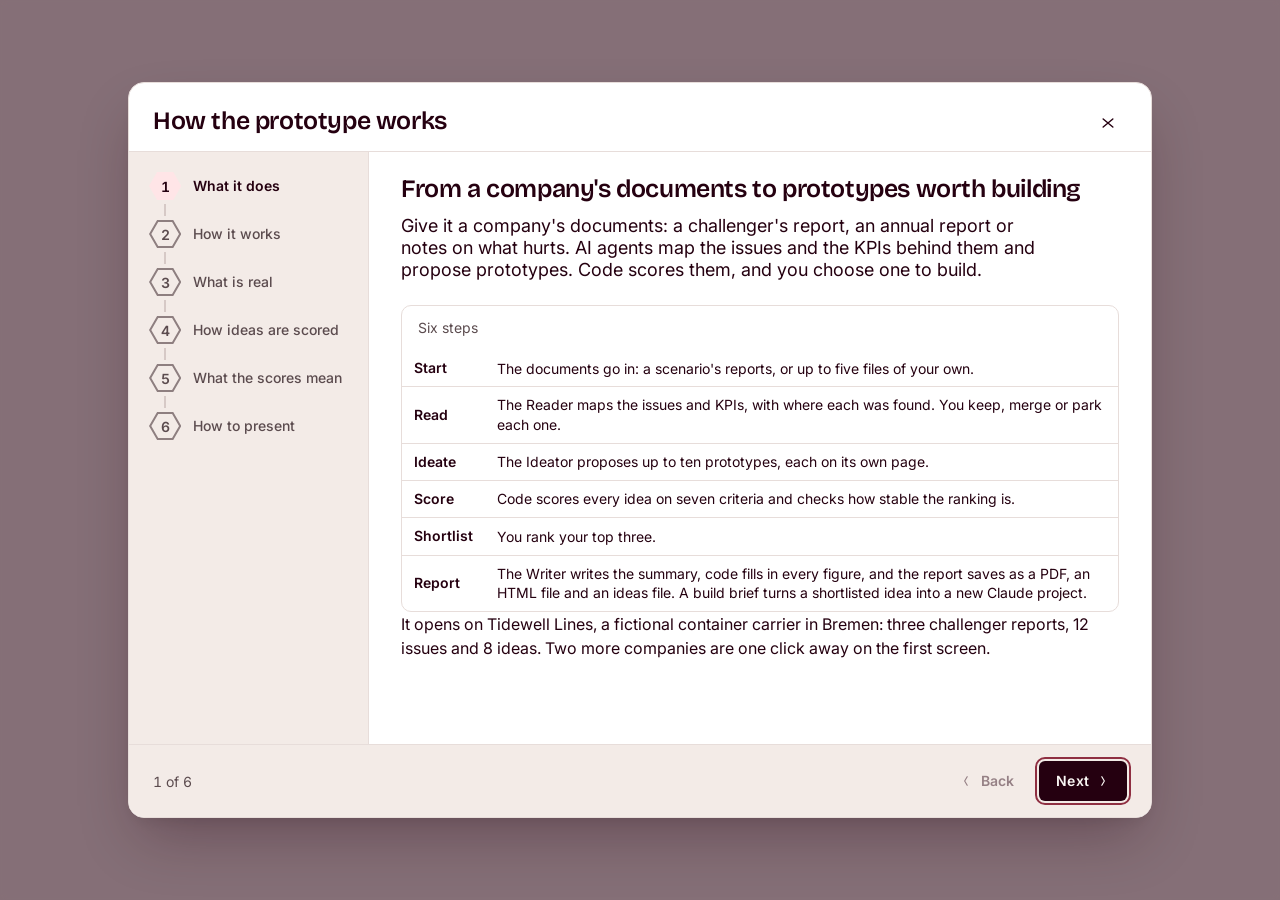
==== commit d611b4ed: "M5: the independent review's fixes Two fresh agents reviewed 66b8743 and ended "not ready" (3 high, " ====
--- a/index.html
+++ b/index.html
@@ -234,7 +234,7 @@
           <caption>Key figures, for Tidewell Lines</caption>
           <thead><tr><th scope="col">Figure</th><th scope="col">What it measures</th><th scope="col" class="vc-num">Value</th></tr></thead>
           <tbody>
-            <tr><th scope="row">At stake a year</th><td>The money the kept issues put at stake a year, as the documents or the challengers state it, on the issues that state it. A merged issue counts once, at its largest value.</td><td class="vc-num"><span data-fig="kpi.atStake">…</span></td></tr>
+            <tr><th scope="row">At stake a year</th><td>The money the kept issues put at stake a year, as the documents or the challengers state it, on the issues that state it. A merged issue counts once, at its largest value. An amount the Reader works out from a document counts too, and the tile then says, in lilac, that it holds AI estimates.</td><td class="vc-num"><span data-fig="kpi.atStake">…</span></td></tr>
             <tr><th scope="row">Issues covered</th><td>Kept issues that at least one idea answers, of all kept issues</td><td class="vc-num"><span data-fig="kpi.covered">…</span></td></tr>
             <tr><th scope="row">Top score</th><td>The highest weighted score out of 5; after your decision, your first pick and its score</td><td class="vc-num"><span data-fig="kpi.top">…</span></td></tr>
             <tr><th scope="row">Session cost</th><td>What the run's model calls cost: estimated for a replay on the Balanced setting, measured in a live run against your budget cap</td><td class="vc-num"><span data-fig="kpi.cost">…</span></td></tr>
@@ -247,8 +247,8 @@
         <ul>
           <li>The three companies and their own figures are invented, and some challenger reports are stand-ins that say so. What they say about the world, such as a law, a price or a deadline, is real and dated; the repository's DATA_SOURCES.md lists each source.</li>
           <li>A replay calls no model and costs nothing. Code computes every score, rank and figure, the same way in a replay and in a live run.</li>
-          <li>A live run sends your documents to Anthropic's API under your own key: one request a step, checked by code and sent back once if it breaks a rule, under the budget cap you set. One challenger's report reads without any request. With no web research, the model knows the world up to June 2026.</li>
-          <li>The cost estimate assumes about four characters a token, 1,500 thinking tokens a step on Balanced and Thorough, and 1,500 to 3,000 text tokens plus 1,568 image tokens a PDF page. Thorough would cost <span data-fig="talk.thorough">…</span> for Tidewell Lines. Before a live run, the estimate takes the answers' sizes from the recorded runs and an assumed output rate, until the first live runs measure them. Costs convert at a fixed 0.894 euros a dollar.</li>
+          <li>A live run sends your documents to Anthropic's API under your own key: one request a step, checked by code and sent back once if it breaks a rule, under the budget cap you set. Before each request, Anthropic's free token count gives its input, so the cap knows what the request can cost before it goes out. One challenger's report reads without any request. With no web research, the model knows the world up to June 2026.</li>
+          <li>The cost estimate assumes about 2.7 characters a token, which follows from Anthropic's glossary for the 5.5 models, 1,500 thinking tokens a step on Balanced and Thorough, and 1,500 to 3,000 text tokens plus 1,568 image tokens a PDF page. Thorough would cost <span data-fig="talk.thorough">…</span> for Tidewell Lines. Before a live run, the estimate takes the answers' sizes from the recorded runs and an assumed output rate, until the first live runs measure them. Costs convert at a fixed 0.894 euros a dollar.</li>
           <li>Public information only: never enter confidential, personal or otherwise protected data.</li>
         </ul>
       </section>
@@ -327,7 +327,7 @@
           <caption>Kennzahlen, für Tidewell Lines</caption>
           <thead><tr><th scope="col">Kennzahl</th><th scope="col">Was sie misst</th><th scope="col" class="vc-num">Wert</th></tr></thead>
           <tbody>
-            <tr><th scope="row">Pro Jahr auf dem Spiel</th><td>Das Geld, das die behaltenen Themen pro Jahr aufs Spiel setzen, wie die Dokumente oder die Challenger es angeben, bei den Themen, die es angeben. Ein gebündeltes Thema zählt einmal, mit seinem größten Wert.</td><td class="vc-num"><span data-fig="kpi.atStake">…</span></td></tr>
+            <tr><th scope="row">Pro Jahr auf dem Spiel</th><td>Das Geld, das die behaltenen Themen pro Jahr aufs Spiel setzen, wie die Dokumente oder die Challenger es angeben, bei den Themen, die es angeben. Ein gebündeltes Thema zählt einmal, mit seinem größten Wert. Ein Betrag, den der Leser aus einem Dokument ableitet, zählt auch; die Kachel sagt dann in Lila, dass sie KI-Schätzungen enthält.</td><td class="vc-num"><span data-fig="kpi.atStake">…</span></td></tr>
             <tr><th scope="row">Abgedeckte Themen</th><td>Behaltene Themen, auf die mindestens eine Idee antwortet, von allen behaltenen Themen</td><td class="vc-num"><span data-fig="kpi.covered">…</span></td></tr>
             <tr><th scope="row">Bester Wert</th><td>Der höchste gewichtete Wert von 5; nach Ihrer Entscheidung Ihre erste Wahl und ihr Wert</td><td class="vc-num"><span data-fig="kpi.top">…</span></td></tr>
             <tr><th scope="row">Sitzungskosten</th><td>Was die Modellaufrufe des Laufs kosten: für eine Wiedergabe mit der Einstellung Ausgewogen geschätzt, im Live-Lauf gegen Ihr Kostenlimit gemessen</td><td class="vc-num"><span data-fig="kpi.cost">…</span></td></tr>
@@ -340,8 +340,8 @@
         <ul>
           <li>Die drei Unternehmen und ihre eigenen Zahlen sind erfunden, und einige Challenger-Berichte sind Platzhalter, die das sagen. Was sie über die Welt sagen, etwa ein Gesetz, ein Preis oder eine Frist, ist echt und datiert; DATA_SOURCES.md im Repository nennt jede Quelle.</li>
           <li>Eine Wiedergabe ruft kein Modell auf und kostet nichts. Code berechnet jeden Wert, jeden Rang und jede Zahl, in der Wiedergabe wie im Live-Lauf.</li>
-          <li>Ein Live-Lauf schickt Ihre Dokumente unter Ihrem eigenen Schlüssel an Anthropics API: eine Anfrage je Schritt, von Code geprüft und bei einem Regelverstoß einmal zurückgeschickt, unter dem Kostenlimit, das Sie setzen. Den Bericht eines einzelnen Challengers liest er ohne Anfrage. Ohne Web-Recherche kennt das Modell die Welt bis Juni 2026.</li>
-          <li>Die Kostenschätzung nimmt rund vier Zeichen je Token an, 1.500 Denk-Tokens je Schritt bei Ausgewogen und Gründlich und je PDF-Seite 1.500 bis 3.000 Text-Tokens plus 1.568 Bild-Tokens. Gründlich kostete für Tidewell Lines <span data-fig="talk.thorough">…</span>. Vor einem Live-Lauf nimmt die Schätzung die Größe der Antworten aus den aufgezeichneten Läufen und eine angenommene Ausgaberate, bis die ersten Live-Läufe sie messen. Kosten werden zum festen Kurs von 0,894 Euro je Dollar umgerechnet.</li>
+          <li>Ein Live-Lauf schickt Ihre Dokumente unter Ihrem eigenen Schlüssel an Anthropics API: eine Anfrage je Schritt, von Code geprüft und bei einem Regelverstoß einmal zurückgeschickt, unter dem Kostenlimit, das Sie setzen. Vor jeder Anfrage zählt Anthropics kostenlose Token-Zählung ihre Eingabe, so kennt das Limit die möglichen Kosten, bevor die Anfrage abgeht. Den Bericht eines einzelnen Challengers liest er ohne Anfrage. Ohne Web-Recherche kennt das Modell die Welt bis Juni 2026.</li>
+          <li>Die Kostenschätzung nimmt rund 2,7 Zeichen je Token an, wie es aus Anthropics Glossar für die 5.5-Modelle folgt, 1.500 Denk-Tokens je Schritt bei Ausgewogen und Gründlich und je PDF-Seite 1.500 bis 3.000 Text-Tokens plus 1.568 Bild-Tokens. Gründlich kostete für Tidewell Lines <span data-fig="talk.thorough">…</span>. Vor einem Live-Lauf nimmt die Schätzung die Größe der Antworten aus den aufgezeichneten Läufen und eine angenommene Ausgaberate, bis die ersten Live-Läufe sie messen. Kosten werden zum festen Kurs von 0,894 Euro je Dollar umgerechnet.</li>
           <li>Nur öffentliche Informationen: Geben Sie nie vertrauliche, personenbezogene oder anderweitig geschützte Daten ein.</li>
         </ul>
       </section>
@@ -378,8 +378,8 @@
         <ol class="vc-guide__path">
           <li><strong>Auf die vier Kennzahlen zeigen.</strong> <span class="vc-guide__say">„Bevor etwas läuft, sagen die Kennzahlen, was für Tidewell Lines auf dem Spiel steht: <span data-fig="talk.atStake">…</span> im Jahr.“</span> <span class="vc-guide__time">1 min</span></li>
           <li><strong>Lesen: drei Berichte zu einer Reederei.</strong> <span class="vc-guide__say">„Drei Challenger haben dasselbe Unternehmen geprüft. Der Leser hat die Emissionskosten gebündelt, die alle drei nennen, und Sie behalten, bündeln oder parken jedes Thema.“</span> <span class="vc-guide__time">1 min</span></li>
-          <li><strong>Ideen: eine Idee öffnen.</strong> <span class="vc-guide__say">„Jede Zelle ist ein Prototyp, gebunden an ein Thema und seine Kennzahlen. Hier ist <span data-fig="talk.top">…</span>: was der Raum sähe und wie sein Agent arbeitet, während ein Mensch entscheidet.“</span> <span class="vc-guide__time">1,5 min</span></li>
-          <li><strong>Bewerten: ein Gewicht ändern.</strong> <span class="vc-guide__say">„Gewichten Sie den Nutzen höher und sehen Sie auf die Reihenfolge. <span data-fig="talk.top">…</span> bleibt in <span data-fig="talk.firsts">…</span> Rangfolgen vorn.“</span> <span class="vc-guide__time">1 min</span></li>
+          <li><strong>Ideen: eine Idee öffnen.</strong> <span class="vc-guide__say">„Jede Zelle ist ein Prototyp, gebunden an ein Thema und seine Kennzahlen. Hier die erste Idee, <span data-fig="talk.top">…</span>: was der Raum sähe und wie ihr Agent arbeitet, während ein Mensch entscheidet.“</span> <span class="vc-guide__time">1,5 min</span></li>
+          <li><strong>Bewerten: ein Gewicht ändern.</strong> <span class="vc-guide__say">„Gewichten Sie den Nutzen höher und achten Sie auf die Reihenfolge. <span data-fig="talk.top">…</span> bleibt in <span data-fig="talk.firsts">…</span> Rangfolgen vorn.“</span> <span class="vc-guide__time">1 min</span></li>
           <li><strong>Auswahl, Bericht und Briefing.</strong> <span class="vc-guide__say">„Sie reihen Ihre drei Favoriten, und der Bericht ist bereit zum Drucken für den Raum. Ein Klick macht aus der ersten Wahl ein Bau-Briefing für ein neues Claude-Projekt.“</span> <span class="vc-guide__time">0,5 min</span></li>
         </ol>
       </section>
--- a/vici/dist/vici.min.css
+++ b/vici/dist/vici.min.css
@@ -1 +1 @@
-@layer vici.tokens,vici.base,vici.layout,vici.components,vici.utilities;@font-face{font-family: 'Bricolage Grotesque';font-style: normal;font-display: swap;font-weight: 200 800;src: url('../assets/fonts/bricolage-grotesque-latin.woff2') format('woff2');unicode-range: U+0000-00FF,U+0131,U+0152-0153,U+02BB-02BC,U+02C6,U+02DA,U+02DC,U+0304,U+0308,U+0329,U+2000-206F,U+20AC,U+2122,U+2191,U+2193,U+2212,U+2215,U+FEFF,U+FFFD}@font-face{font-family: 'Bricolage Grotesque';font-style: normal;font-display: swap;font-weight: 200 800;src: url('../assets/fonts/bricolage-grotesque-latin-ext.woff2') format('woff2');unicode-range: U+0100-02BA,U+02BD-02C5,U+02C7-02CC,U+02CE-02D7,U+02DD-02FF,U+0304,U+0308,U+0329,U+1D00-1DBF,U+1E00-1E9F,U+1EF2-1EFF,U+2020,U+20A0-20AB,U+20AD-20C0,U+2113,U+2C60-2C7F,U+A720-A7FF}@font-face{font-family: 'Inter';font-style: normal;font-display: swap;font-weight: 100 900;src: url('../assets/fonts/inter-latin.woff2') format('woff2');unicode-range: U+0000-00FF,U+0131,U+0152-0153,U+02BB-02BC,U+02C6,U+02DA,U+02DC,U+0304,U+0308,U+0329,U+2000-206F,U+20AC,U+2122,U+2191,U+2193,U+2212,U+2215,U+FEFF,U+FFFD}@font-face{font-family: 'Inter';font-style: normal;font-display: swap;font-weight: 100 900;src: url('../assets/fonts/inter-latin-ext.woff2') format('woff2');unicode-range: U+0100-02BA,U+02BD-02C5,U+02C7-02CC,U+02CE-02D7,U+02DD-02FF,U+0304,U+0308,U+0329,U+1D00-1DBF,U+1E00-1E9F,U+1EF2-1EFF,U+2020,U+20A0-20AB,U+20AD-20C0,U+2113,U+2C60-2C7F,U+A720-A7FF}@font-face{font-family: 'Inter';font-style: italic;font-display: swap;font-weight: 100 900;src: url('../assets/fonts/inter-italic-latin.woff2') format('woff2');unicode-range: U+0000-00FF,U+0131,U+0152-0153,U+02BB-02BC,U+02C6,U+02DA,U+02DC,U+0304,U+0308,U+0329,U+2000-206F,U+20AC,U+2122,U+2191,U+2193,U+2212,U+2215,U+FEFF,U+FFFD}@font-face{font-family: 'Inter';font-style: italic;font-display: swap;font-weight: 100 900;src: url('../assets/fonts/inter-italic-latin-ext.woff2') format('woff2');unicode-range: U+0100-02BA,U+02BD-02C5,U+02C7-02CC,U+02CE-02D7,U+02DD-02FF,U+0304,U+0308,U+0329,U+1D00-1DBF,U+1E00-1E9F,U+1EF2-1EFF,U+2020,U+20A0-20AB,U+20AD-20C0,U+2113,U+2C60-2C7F,U+A720-A7FF}@font-face{font-family: 'JetBrains Mono';font-style: normal;font-display: swap;font-weight: 100 800;src: url('../assets/fonts/jetbrains-mono-latin.woff2') format('woff2');unicode-range: U+0000-00FF,U+0131,U+0152-0153,U+02BB-02BC,U+02C6,U+02DA,U+02DC,U+0304,U+0308,U+0329,U+2000-206F,U+20AC,U+2122,U+2191,U+2193,U+2212,U+2215,U+FEFF,U+FFFD}@font-face{font-family: 'JetBrains Mono';font-style: normal;font-display: swap;font-weight: 100 800;src: url('../assets/fonts/jetbrains-mono-latin-ext.woff2') format('woff2');unicode-range: U+0100-02BA,U+02BD-02C5,U+02C7-02CC,U+02CE-02D7,U+02DD-02FF,U+0304,U+0308,U+0329,U+1D00-1DBF,U+1E00-1E9F,U+1EF2-1EFF,U+2020,U+20A0-20AB,U+20AD-20C0,U+2113,U+2C60-2C7F,U+A720-A7FF}@font-face{font-family: 'Vici Mask';font-style: normal;font-display: block;src: url('../assets/fonts/vici-mask.woff2') format('woff2');unicode-range: U+2022,U+2219,U+25CF}@layer vici.tokens{:root{--vc-merlot-50: #fff4f4;--vc-merlot-100: #ffe5e7;--vc-merlot-200: #fcd2d5;--vc-merlot-300: #f4b9bb;--vc-merlot-400: #de9b98;--vc-merlot-500: #c77d74;--vc-merlot-600: #ab5558;--vc-merlot-700: #8f2f42;--vc-merlot-800: #5c1230;--vc-merlot-900: #3d051e;--vc-merlot-950: #250010;--vc-coral-50: #fff5f3;--vc-coral-100: #ffe8e3;--vc-coral-200: #ffd6cd;--vc-coral-300: #fcc0b4;--vc-coral-400: #efa295;--vc-coral-500: #d88071;--vc-coral-600: #b95d50;--vc-coral-700: #954238;--vc-coral-800: #6f2e28;--vc-coral-900: #4b1e19;--vc-coral-950: #2f110e;--vc-apricot-50: #fef6ef;--vc-apricot-100: #feeada;--vc-apricot-200: #fadac0;--vc-apricot-300: #f3c6a4;--vc-apricot-400: #e4ab7f;--vc-apricot-500: #cd8a56;--vc-apricot-600: #ae682d;--vc-apricot-700: #8c4c14;--vc-apricot-800: #69360a;--vc-apricot-900: #472307;--vc-apricot-950: #2c1404;--vc-honey-50: #faf7ee;--vc-honey-100: #f5eed9;--vc-honey-200: #ede0be;--vc-honey-300: #e2cfa0;--vc-honey-400: #d1b679;--vc-honey-500: #b8964d;--vc-honey-600: #9b751d;--vc-honey-700: #7b5800;--vc-honey-800: #5c4000;--vc-honey-900: #3e2900;--vc-honey-950: #261801;--vc-sage-50: #f3f9f4;--vc-sage-100: #e4f2e5;--vc-sage-200: #d0e8d3;--vc-sage-300: #badabe;--vc-sage-400: #9bc6a2;--vc-sage-500: #77aa81;--vc-sage-600: #538b60;--vc-sage-700: #396c46;--vc-sage-800: #275033;--vc-sage-900: #193521;--vc-sage-950: #0d2013;--vc-teal-50: #f0fafa;--vc-teal-100: #dcf3f3;--vc-teal-200: #c2eaea;--vc-teal-300: #a5dcdd;--vc-teal-400: #7ec8ca;--vc-teal-500: #50acaf;--vc-teal-600: #168d90;--vc-teal-700: #006d70;--vc-teal-800: #005053;--vc-teal-900: #003538;--vc-teal-950: #002022;--vc-fjord-50: #f2f8ff;--vc-fjord-100: #e1f0ff;--vc-fjord-200: #cce4fd;--vc-fjord-300: #b4d4f6;--vc-fjord-400: #94bde9;--vc-fjord-500: #709fd3;--vc-fjord-600: #4d7fb5;--vc-fjord-700: #356192;--vc-fjord-800: #25476e;--vc-fjord-900: #182f4a;--vc-fjord-950: #0d1c2e;--vc-lilac-50: #f9f6fe;--vc-lilac-100: #f2e9fd;--vc-lilac-200: #e8daf8;--vc-lilac-300: #dbc6f0;--vc-lilac-400: #c7ace1;--vc-lilac-500: #ac8bc9;--vc-lilac-600: #8d6aab;--vc-lilac-700: #6f4f89;--vc-lilac-800: #523966;--vc-lilac-900: #372544;--vc-lilac-950: #21152a;--vc-neutral-0: #ffffff;--vc-neutral-50: #fbf7f5;--vc-neutral-100: #f3ebe7;--vc-neutral-200: #e7ddda;--vc-neutral-300: #d6c9c6;--vc-neutral-400: #b2a4a3;--vc-neutral-500: #8e7f80;--vc-neutral-600: #716163;--vc-neutral-700: #5b4b4e;--vc-neutral-800: #453438;--vc-neutral-900: #301f24;--vc-neutral-950: #1e0e14;--vc-night-0: #0b0103;--vc-night-1: #180008;--vc-night-2: #250010;--vc-night-3: #2d0617;--vc-night-4: #350f1f;--vc-night-5: #3f1927;--vc-night-6: #4d2834;--vc-night-7: #67444e;--vc-night-8: #937178;--vc-night-accent: #4e2532;--vc-night-info: #192a44;--vc-night-success: #1a301f;--vc-night-warning: #3b2502;--vc-night-danger: #471b18;--vc-night-feature: #35213f;--vc-font-display: 'Bricolage Grotesque',ui-sans-serif,system-ui,'Segoe UI','Helvetica Neue',Arial,sans-serif;--vc-font-text: Inter,ui-sans-serif,system-ui,'Segoe UI','Helvetica Neue',Arial,sans-serif;--vc-font-mono: 'JetBrains Mono',ui-monospace,SFMono-Regular,Menlo,Consolas,monospace;--vc-weight-regular: 400;--vc-weight-medium: 500;--vc-weight-semibold: 600;--vc-weight-bold: 700;--vc-weight-display: 650;--vc-font-size-2xs: 0.6875rem;--vc-font-size-xs: 0.75rem;--vc-font-size-sm: 0.875rem;--vc-font-size-md: 1rem;--vc-font-size-lg: 1.125rem;--vc-font-size-xl: 1.3125rem;--vc-font-size-2xl: 1.5625rem;--vc-font-size-3xl: clamp(1.625rem,1.42rem + 0.8vw,1.9375rem);--vc-font-size-4xl: clamp(1.9375rem,1.6rem + 1.4vw,2.4375rem);--vc-font-size-5xl: clamp(2.375rem,1.8rem + 2.4vw,3.0625rem);--vc-font-size-6xl: clamp(2.875rem,2rem + 3.6vw,3.875rem);--vc-font-size-7xl: clamp(3.25rem,2rem + 5.2vw,4.875rem);--vc-leading-none: 1;--vc-leading-tight: 1.08;--vc-leading-snug: 1.22;--vc-leading-normal: 1.5;--vc-leading-relaxed: 1.65;--vc-tracking-display: -0.028em;--vc-tracking-heading: -0.016em;--vc-tracking-normal: 0em;--vc-tracking-caps: 0.09em;--vc-space-0: 0px;--vc-space-1: 4px;--vc-space-2: 8px;--vc-space-3: 12px;--vc-space-4: 16px;--vc-space-5: 20px;--vc-space-6: 24px;--vc-space-8: 32px;--vc-space-10: 40px;--vc-space-12: 48px;--vc-space-16: 64px;--vc-space-20: 80px;--vc-space-24: 96px;--vc-space-32: 128px;--vc-space-hair: 2px;--vc-radius-none: 0px;--vc-radius-xs: 2px;--vc-radius-sm: 4px;--vc-radius-md: 6px;--vc-radius-lg: 10px;--vc-radius-xl: 16px;--vc-cell-2xs: 0.5rem;--vc-cell-xs: 1rem;--vc-cell-sm: 1.5rem;--vc-cell-md: 2rem;--vc-cell-lg: 2.5rem;--vc-cell-xl: 3.5rem;--vc-cell-2xl: 5rem;--vc-cell-3xl: 7.5rem;--vc-control-sm: 2rem;--vc-control-md: 2.5rem;--vc-control-lg: 3rem;--vc-stroke-thin: 1px;--vc-stroke-thick: 2px;--vc-stroke-focus: 2px;--vc-duration-instant: 70ms;--vc-duration-quick: 130ms;--vc-duration-base: 210ms;--vc-duration-slow: 340ms;--vc-duration-deliberate: 540ms;--vc-ease-standard: cubic-bezier(0.32,0.08,0.24,1);--vc-ease-enter: cubic-bezier(0.12,0.76,0.32,1);--vc-ease-exit: cubic-bezier(0.52,0,0.84,0.36);--vc-ease-bounce: cubic-bezier(0.3,1.36,0.56,1);--vc-z-base: 0;--vc-z-raised: 10;--vc-z-sticky: 100;--vc-z-header: 200;--vc-z-dropdown: 300;--vc-z-overlay: 400;--vc-z-modal: 500;--vc-z-toast: 600;--vc-z-tooltip: 700;--vc-breakpoint-sm: 480px;--vc-breakpoint-md: 768px;--vc-breakpoint-lg: 1024px;--vc-breakpoint-xl: 1280px;--vc-breakpoint-2xl: 1536px;--vc-container-prose: 50ch;--vc-container-narrow: 760px;--vc-container-content: 1160px;--vc-container-wide: 1400px}:root,[data-theme='light'],[class*='vc-tint-']{color-scheme: light;--vc-bg: var(--vc-neutral-50);--vc-bg-subtle: var(--vc-neutral-100);--vc-bg-sunken: var(--vc-neutral-100);--vc-surface: var(--vc-neutral-0);--vc-surface-raised: var(--vc-neutral-0);--vc-surface-hover: var(--vc-merlot-50);--vc-surface-pressed: var(--vc-merlot-100);--vc-surface-selected: var(--vc-merlot-200);--vc-surface-inverse: var(--vc-merlot-950);--vc-scrim: var(--vc-merlot-950);--vc-text: var(--vc-merlot-950);--vc-text-muted: var(--vc-neutral-700);--vc-text-subtle: var(--vc-neutral-600);--vc-text-disabled: var(--vc-neutral-400);--vc-text-inverse: var(--vc-neutral-100);--vc-text-link: var(--vc-merlot-700);--vc-text-link-hover: var(--vc-merlot-950);--vc-border-subtle: var(--vc-neutral-200);--vc-border: var(--vc-neutral-300);--vc-border-strong: var(--vc-neutral-500);--vc-accent: var(--vc-merlot-950);--vc-accent-hover: var(--vc-merlot-800);--vc-accent-pressed: var(--vc-merlot-900);--vc-on-accent: var(--vc-neutral-50);--vc-accent-soft: var(--vc-merlot-100);--vc-accent-soft-hover: var(--vc-merlot-200);--vc-on-accent-soft: var(--vc-merlot-950);--vc-accent-text: var(--vc-merlot-800);--vc-focus: var(--vc-merlot-700);--vc-shadow-color: var(--vc-merlot-950);--vc-info-bg: var(--vc-fjord-100);--vc-info-border: var(--vc-fjord-300);--vc-info-text: var(--vc-fjord-800);--vc-info-solid: var(--vc-fjord-700);--vc-info-on-solid: var(--vc-neutral-0);--vc-success-bg: var(--vc-sage-100);--vc-success-border: var(--vc-sage-300);--vc-success-text: var(--vc-sage-800);--vc-success-solid: var(--vc-sage-900);--vc-success-on-solid: var(--vc-neutral-0);--vc-warning-bg: var(--vc-honey-100);--vc-warning-border: var(--vc-honey-400);--vc-warning-text: var(--vc-honey-800);--vc-warning-solid: var(--vc-honey-300);--vc-warning-on-solid: var(--vc-honey-950);--vc-danger-bg: var(--vc-coral-100);--vc-danger-border: var(--vc-coral-300);--vc-danger-text: var(--vc-coral-800);--vc-danger-solid: var(--vc-coral-700);--vc-danger-on-solid: var(--vc-neutral-0);--vc-feature-bg: var(--vc-lilac-100);--vc-feature-border: var(--vc-lilac-300);--vc-feature-text: var(--vc-lilac-800);--vc-feature-solid: var(--vc-lilac-700);--vc-feature-on-solid: var(--vc-neutral-0);--vc-neutral-bg: var(--vc-neutral-100);--vc-neutral-border: var(--vc-neutral-300);--vc-neutral-text: var(--vc-neutral-800);--vc-neutral-solid: var(--vc-neutral-700);--vc-neutral-on-solid: var(--vc-neutral-0);--vc-data-1: var(--vc-merlot-800);--vc-data-2: var(--vc-teal-700);--vc-data-3: var(--vc-apricot-600);--vc-data-4: var(--vc-fjord-800);--vc-data-5: var(--vc-lilac-600);--vc-data-6: var(--vc-honey-800);--vc-data-7: var(--vc-neutral-500);--vc-data-8: var(--vc-neutral-700);--vc-data-pastel-1: var(--vc-merlot-200);--vc-data-pastel-2: var(--vc-teal-200);--vc-data-pastel-3: var(--vc-apricot-200);--vc-data-pastel-4: var(--vc-fjord-200);--vc-data-pastel-5: var(--vc-lilac-200);--vc-data-pastel-6: var(--vc-honey-200);--vc-data-pastel-7: var(--vc-neutral-200);--vc-data-pastel-8: var(--vc-neutral-300);--vc-seq-1: var(--vc-merlot-100);--vc-seq-2: var(--vc-merlot-200);--vc-seq-3: var(--vc-merlot-300);--vc-seq-4: var(--vc-merlot-500);--vc-seq-5: var(--vc-merlot-700);--vc-seq-6: var(--vc-merlot-800);--vc-seq-7: var(--vc-merlot-950);--vc-div-1: var(--vc-coral-700);--vc-div-2: var(--vc-coral-400);--vc-div-3: var(--vc-coral-200);--vc-div-4: var(--vc-neutral-100);--vc-div-5: var(--vc-fjord-200);--vc-div-6: var(--vc-fjord-400);--vc-div-7: var(--vc-fjord-700);--vc-chart-grid: var(--vc-neutral-200);--vc-chart-axis: var(--vc-neutral-600);--vc-rating: var(--vc-honey-600);--vc-knob: var(--vc-neutral-0);--vc-track: var(--vc-neutral-200);--vc-platform-mark: #000000;--vc-shadow-sm: 0px 1px 2px 0px rgb(37 0 16 / 0.08),0px 1px 1px 0px rgb(37 0 16 / 0.04);--vc-shadow-md: 0px 4px 12px -2px rgb(37 0 16 / 0.12),0px 2px 4px -1px rgb(37 0 16 / 0.06);--vc-shadow-lg: 0px 14px 32px -8px rgb(37 0 16 / 0.2),0px 4px 10px -4px rgb(37 0 16 / 0.08);--vc-shadow-xl: 0px 28px 60px -12px rgb(37 0 16 / 0.3),0px 8px 18px -8px rgb(37 0 16 / 0.12);--vc-select-chevron: url("data:image/svg+xml,%3Csvg xmlns='http://www.w3.org/2000/svg' viewBox='0 0 24 24' fill='none' stroke='%235b4b4e' stroke-width='2' stroke-linecap='round' stroke-linejoin='round'%3E%3Cpath d='M5.5 10.25 L12 14 L18.5 10.25'/%3E%3C/svg%3E");--vc-honeycomb-pattern: url("data:image/svg+xml,%3Csvg xmlns='http://www.w3.org/2000/svg' width='42' height='24.249' viewBox='0 0 42 24.249'%3E%3Cg fill='none' stroke='%23e7ddda' stroke-width='1'%3E%3Cpolygon points='14,12.12 7,24.25 -7,24.25 -14,12.12 -7,0 7,0'/%3E%3Cpolygon points='56,12.12 49,24.25 35,24.25 28,12.12 35,0 49,0'/%3E%3Cpolygon points='35,0 28,12.12 14,12.12 7,0 14,-12.12 28,-12.12'/%3E%3Cpolygon points='35,24.25 28,36.37 14,36.37 7,24.25 14,12.12 28,12.12'/%3E%3C/g%3E%3C/svg%3E");--vc-platform-mark-filter: none;--vc-honeycomb-pattern-size: 42px 24.249px}@media (prefers-color-scheme: dark){:root:not([data-theme='light']){color-scheme: dark;--vc-bg: var(--vc-night-2);--vc-bg-subtle: var(--vc-night-1);--vc-bg-sunken: var(--vc-night-1);--vc-surface: var(--vc-night-3);--vc-surface-raised: var(--vc-night-4);--vc-surface-hover: var(--vc-night-5);--vc-surface-pressed: var(--vc-night-6);--vc-surface-selected: var(--vc-night-accent);--vc-surface-inverse: var(--vc-neutral-100);--vc-scrim: var(--vc-night-1);--vc-text: var(--vc-neutral-100);--vc-text-muted: var(--vc-neutral-300);--vc-text-subtle: var(--vc-neutral-400);--vc-text-disabled: var(--vc-neutral-600);--vc-text-inverse: var(--vc-merlot-950);--vc-text-link: var(--vc-merlot-200);--vc-text-link-hover: var(--vc-neutral-50);--vc-border-subtle: var(--vc-night-6);--vc-border: var(--vc-night-7);--vc-border-strong: var(--vc-night-8);--vc-accent: var(--vc-merlot-200);--vc-accent-hover: var(--vc-merlot-100);--vc-accent-pressed: var(--vc-merlot-300);--vc-on-accent: var(--vc-merlot-950);--vc-accent-soft: var(--vc-night-accent);--vc-accent-soft-hover: var(--vc-night-6);--vc-on-accent-soft: var(--vc-merlot-100);--vc-accent-text: var(--vc-merlot-200);--vc-focus: var(--vc-merlot-300);--vc-shadow-color: var(--vc-night-0);--vc-info-bg: var(--vc-night-info);--vc-info-border: var(--vc-fjord-700);--vc-info-text: var(--vc-fjord-200);--vc-info-solid: var(--vc-fjord-300);--vc-info-on-solid: var(--vc-fjord-950);--vc-success-bg: var(--vc-night-success);--vc-success-border: var(--vc-sage-700);--vc-success-text: var(--vc-sage-200);--vc-success-solid: var(--vc-sage-100);--vc-success-on-solid: var(--vc-sage-950);--vc-warning-bg: var(--vc-night-warning);--vc-warning-border: var(--vc-honey-700);--vc-warning-text: var(--vc-honey-200);--vc-warning-solid: var(--vc-honey-300);--vc-warning-on-solid: var(--vc-honey-950);--vc-danger-bg: var(--vc-night-danger);--vc-danger-border: var(--vc-coral-700);--vc-danger-text: var(--vc-coral-400);--vc-danger-solid: var(--vc-coral-500);--vc-danger-on-solid: var(--vc-coral-950);--vc-feature-bg: var(--vc-night-feature);--vc-feature-border: var(--vc-lilac-700);--vc-feature-text: var(--vc-lilac-200);--vc-feature-solid: var(--vc-lilac-300);--vc-feature-on-solid: var(--vc-lilac-950);--vc-neutral-bg: var(--vc-night-4);--vc-neutral-border: var(--vc-night-7);--vc-neutral-text: var(--vc-neutral-200);--vc-neutral-solid: var(--vc-neutral-300);--vc-neutral-on-solid: var(--vc-neutral-950);--vc-data-1: var(--vc-merlot-400);--vc-data-2: var(--vc-teal-200);--vc-data-3: var(--vc-apricot-300);--vc-data-4: var(--vc-fjord-400);--vc-data-5: var(--vc-lilac-500);--vc-data-6: var(--vc-honey-500);--vc-data-7: var(--vc-neutral-400);--vc-data-8: var(--vc-neutral-200);--vc-data-pastel-1: var(--vc-merlot-800);--vc-data-pastel-2: var(--vc-teal-800);--vc-data-pastel-3: var(--vc-apricot-800);--vc-data-pastel-4: var(--vc-fjord-800);--vc-data-pastel-5: var(--vc-lilac-800);--vc-data-pastel-6: var(--vc-honey-800);--vc-data-pastel-7: var(--vc-night-6);--vc-data-pastel-8: var(--vc-night-7);--vc-seq-1: var(--vc-merlot-900);--vc-seq-2: var(--vc-merlot-800);--vc-seq-3: var(--vc-merlot-700);--vc-seq-4: var(--vc-merlot-500);--vc-seq-5: var(--vc-merlot-300);--vc-seq-6: var(--vc-merlot-200);--vc-seq-7: var(--vc-merlot-50);--vc-div-1: var(--vc-coral-300);--vc-div-2: var(--vc-coral-600);--vc-div-3: var(--vc-coral-800);--vc-div-4: var(--vc-night-5);--vc-div-5: var(--vc-fjord-800);--vc-div-6: var(--vc-fjord-600);--vc-div-7: var(--vc-fjord-300);--vc-chart-grid: var(--vc-night-6);--vc-chart-axis: var(--vc-neutral-400);--vc-rating: var(--vc-honey-300);--vc-knob: var(--vc-neutral-100);--vc-track: var(--vc-night-6);--vc-platform-mark: var(--vc-neutral-0);--vc-shadow-sm: 0px 1px 2px 0px rgb(11 1 3 / 0.208),0px 1px 1px 0px rgb(11 1 3 / 0.104);--vc-shadow-md: 0px 4px 12px -2px rgb(11 1 3 / 0.312),0px 2px 4px -1px rgb(11 1 3 / 0.156);--vc-shadow-lg: 0px 14px 32px -8px rgb(11 1 3 / 0.52),0px 4px 10px -4px rgb(11 1 3 / 0.208);--vc-shadow-xl: 0px 28px 60px -12px rgb(11 1 3 / 0.7),0px 8px 18px -8px rgb(11 1 3 / 0.312);--vc-select-chevron: url("data:image/svg+xml,%3Csvg xmlns='http://www.w3.org/2000/svg' viewBox='0 0 24 24' fill='none' stroke='%23d6c9c6' stroke-width='2' stroke-linecap='round' stroke-linejoin='round'%3E%3Cpath d='M5.5 10.25 L12 14 L18.5 10.25'/%3E%3C/svg%3E");--vc-honeycomb-pattern: url("data:image/svg+xml,%3Csvg xmlns='http://www.w3.org/2000/svg' width='42' height='24.249' viewBox='0 0 42 24.249'%3E%3Cg fill='none' stroke='%234d2834' stroke-width='1'%3E%3Cpolygon points='14,12.12 7,24.25 -7,24.25 -14,12.12 -7,0 7,0'/%3E%3Cpolygon points='56,12.12 49,24.25 35,24.25 28,12.12 35,0 49,0'/%3E%3Cpolygon points='35,0 28,12.12 14,12.12 7,0 14,-12.12 28,-12.12'/%3E%3Cpolygon points='35,24.25 28,36.37 14,36.37 7,24.25 14,12.12 28,12.12'/%3E%3C/g%3E%3C/svg%3E");--vc-platform-mark-filter: brightness(0) invert(1);--vc-honeycomb-pattern-size: 42px 24.249px}}[data-theme='dark'],.vc-footer--brand{color-scheme: dark;--vc-bg: var(--vc-night-2);--vc-bg-subtle: var(--vc-night-1);--vc-bg-sunken: var(--vc-night-1);--vc-surface: var(--vc-night-3);--vc-surface-raised: var(--vc-night-4);--vc-surface-hover: var(--vc-night-5);--vc-surface-pressed: var(--vc-night-6);--vc-surface-selected: var(--vc-night-accent);--vc-surface-inverse: var(--vc-neutral-100);--vc-scrim: var(--vc-night-1);--vc-text: var(--vc-neutral-100);--vc-text-muted: var(--vc-neutral-300);--vc-text-subtle: var(--vc-neutral-400);--vc-text-disabled: var(--vc-neutral-600);--vc-text-inverse: var(--vc-merlot-950);--vc-text-link: var(--vc-merlot-200);--vc-text-link-hover: var(--vc-neutral-50);--vc-border-subtle: var(--vc-night-6);--vc-border: var(--vc-night-7);--vc-border-strong: var(--vc-night-8);--vc-accent: var(--vc-merlot-200);--vc-accent-hover: var(--vc-merlot-100);--vc-accent-pressed: var(--vc-merlot-300);--vc-on-accent: var(--vc-merlot-950);--vc-accent-soft: var(--vc-night-accent);--vc-accent-soft-hover: var(--vc-night-6);--vc-on-accent-soft: var(--vc-merlot-100);--vc-accent-text: var(--vc-merlot-200);--vc-focus: var(--vc-merlot-300);--vc-shadow-color: var(--vc-night-0);--vc-info-bg: var(--vc-night-info);--vc-info-border: var(--vc-fjord-700);--vc-info-text: var(--vc-fjord-200);--vc-info-solid: var(--vc-fjord-300);--vc-info-on-solid: var(--vc-fjord-950);--vc-success-bg: var(--vc-night-success);--vc-success-border: var(--vc-sage-700);--vc-success-text: var(--vc-sage-200);--vc-success-solid: var(--vc-sage-100);--vc-success-on-solid: var(--vc-sage-950);--vc-warning-bg: var(--vc-night-warning);--vc-warning-border: var(--vc-honey-700);--vc-warning-text: var(--vc-honey-200);--vc-warning-solid: var(--vc-honey-300);--vc-warning-on-solid: var(--vc-honey-950);--vc-danger-bg: var(--vc-night-danger);--vc-danger-border: var(--vc-coral-700);--vc-danger-text: var(--vc-coral-400);--vc-danger-solid: var(--vc-coral-500);--vc-danger-on-solid: var(--vc-coral-950);--vc-feature-bg: var(--vc-night-feature);--vc-feature-border: var(--vc-lilac-700);--vc-feature-text: var(--vc-lilac-200);--vc-feature-solid: var(--vc-lilac-300);--vc-feature-on-solid: var(--vc-lilac-950);--vc-neutral-bg: var(--vc-night-4);--vc-neutral-border: var(--vc-night-7);--vc-neutral-text: var(--vc-neutral-200);--vc-neutral-solid: var(--vc-neutral-300);--vc-neutral-on-solid: var(--vc-neutral-950);--vc-data-1: var(--vc-merlot-400);--vc-data-2: var(--vc-teal-200);--vc-data-3: var(--vc-apricot-300);--vc-data-4: var(--vc-fjord-400);--vc-data-5: var(--vc-lilac-500);--vc-data-6: var(--vc-honey-500);--vc-data-7: var(--vc-neutral-400);--vc-data-8: var(--vc-neutral-200);--vc-data-pastel-1: var(--vc-merlot-800);--vc-data-pastel-2: var(--vc-teal-800);--vc-data-pastel-3: var(--vc-apricot-800);--vc-data-pastel-4: var(--vc-fjord-800);--vc-data-pastel-5: var(--vc-lilac-800);--vc-data-pastel-6: var(--vc-honey-800);--vc-data-pastel-7: var(--vc-night-6);--vc-data-pastel-8: var(--vc-night-7);--vc-seq-1: var(--vc-merlot-900);--vc-seq-2: var(--vc-merlot-800);--vc-seq-3: var(--vc-merlot-700);--vc-seq-4: var(--vc-merlot-500);--vc-seq-5: var(--vc-merlot-300);--vc-seq-6: var(--vc-merlot-200);--vc-seq-7: var(--vc-merlot-50);--vc-div-1: var(--vc-coral-300);--vc-div-2: var(--vc-coral-600);--vc-div-3: var(--vc-coral-800);--vc-div-4: var(--vc-night-5);--vc-div-5: var(--vc-fjord-800);--vc-div-6: var(--vc-fjord-600);--vc-div-7: var(--vc-fjord-300);--vc-chart-grid: var(--vc-night-6);--vc-chart-axis: var(--vc-neutral-400);--vc-rating: var(--vc-honey-300);--vc-knob: var(--vc-neutral-100);--vc-track: var(--vc-night-6);--vc-platform-mark: var(--vc-neutral-0);--vc-shadow-sm: 0px 1px 2px 0px rgb(11 1 3 / 0.208),0px 1px 1px 0px rgb(11 1 3 / 0.104);--vc-shadow-md: 0px 4px 12px -2px rgb(11 1 3 / 0.312),0px 2px 4px -1px rgb(11 1 3 / 0.156);--vc-shadow-lg: 0px 14px 32px -8px rgb(11 1 3 / 0.52),0px 4px 10px -4px rgb(11 1 3 / 0.208);--vc-shadow-xl: 0px 28px 60px -12px rgb(11 1 3 / 0.7),0px 8px 18px -8px rgb(11 1 3 / 0.312);--vc-select-chevron: url("data:image/svg+xml,%3Csvg xmlns='http://www.w3.org/2000/svg' viewBox='0 0 24 24' fill='none' stroke='%23d6c9c6' stroke-width='2' stroke-linecap='round' stroke-linejoin='round'%3E%3Cpath d='M5.5 10.25 L12 14 L18.5 10.25'/%3E%3C/svg%3E");--vc-honeycomb-pattern: url("data:image/svg+xml,%3Csvg xmlns='http://www.w3.org/2000/svg' width='42' height='24.249' viewBox='0 0 42 24.249'%3E%3Cg fill='none' stroke='%234d2834' stroke-width='1'%3E%3Cpolygon points='14,12.12 7,24.25 -7,24.25 -14,12.12 -7,0 7,0'/%3E%3Cpolygon points='56,12.12 49,24.25 35,24.25 28,12.12 35,0 49,0'/%3E%3Cpolygon points='35,0 28,12.12 14,12.12 7,0 14,-12.12 28,-12.12'/%3E%3Cpolygon points='35,24.25 28,36.37 14,36.37 7,24.25 14,12.12 28,12.12'/%3E%3C/g%3E%3C/svg%3E");--vc-platform-mark-filter: brightness(0) invert(1);--vc-honeycomb-pattern-size: 42px 24.249px}.vc-surface-inverse{color-scheme: dark;--vc-bg: var(--vc-night-2);--vc-bg-subtle: var(--vc-night-1);--vc-bg-sunken: var(--vc-night-1);--vc-surface: var(--vc-night-3);--vc-surface-raised: var(--vc-night-4);--vc-surface-hover: var(--vc-night-5);--vc-surface-pressed: var(--vc-night-6);--vc-surface-selected: var(--vc-night-accent);--vc-surface-inverse: var(--vc-neutral-100);--vc-scrim: var(--vc-night-1);--vc-text: var(--vc-neutral-100);--vc-text-muted: var(--vc-neutral-300);--vc-text-subtle: var(--vc-neutral-400);--vc-text-disabled: var(--vc-neutral-600);--vc-text-inverse: var(--vc-merlot-950);--vc-text-link: var(--vc-merlot-200);--vc-text-link-hover: var(--vc-neutral-50);--vc-border-subtle: var(--vc-night-6);--vc-border: var(--vc-night-7);--vc-border-strong: var(--vc-night-8);--vc-accent: var(--vc-merlot-200);--vc-accent-hover: var(--vc-merlot-100);--vc-accent-pressed: var(--vc-merlot-300);--vc-on-accent: var(--vc-merlot-950);--vc-accent-soft: var(--vc-night-accent);--vc-accent-soft-hover: var(--vc-night-6);--vc-on-accent-soft: var(--vc-merlot-100);--vc-accent-text: var(--vc-merlot-200);--vc-focus: var(--vc-merlot-300);--vc-shadow-color: var(--vc-night-0);--vc-info-bg: var(--vc-night-info);--vc-info-border: var(--vc-fjord-700);--vc-info-text: var(--vc-fjord-200);--vc-info-solid: var(--vc-fjord-300);--vc-info-on-solid: var(--vc-fjord-950);--vc-success-bg: var(--vc-night-success);--vc-success-border: var(--vc-sage-700);--vc-success-text: var(--vc-sage-200);--vc-success-solid: var(--vc-sage-100);--vc-success-on-solid: var(--vc-sage-950);--vc-warning-bg: var(--vc-night-warning);--vc-warning-border: var(--vc-honey-700);--vc-warning-text: var(--vc-honey-200);--vc-warning-solid: var(--vc-honey-300);--vc-warning-on-solid: var(--vc-honey-950);--vc-danger-bg: var(--vc-night-danger);--vc-danger-border: var(--vc-coral-700);--vc-danger-text: var(--vc-coral-400);--vc-danger-solid: var(--vc-coral-500);--vc-danger-on-solid: var(--vc-coral-950);--vc-feature-bg: var(--vc-night-feature);--vc-feature-border: var(--vc-lilac-700);--vc-feature-text: var(--vc-lilac-200);--vc-feature-solid: var(--vc-lilac-300);--vc-feature-on-solid: var(--vc-lilac-950);--vc-neutral-bg: var(--vc-night-4);--vc-neutral-border: var(--vc-night-7);--vc-neutral-text: var(--vc-neutral-200);--vc-neutral-solid: var(--vc-neutral-300);--vc-neutral-on-solid: var(--vc-neutral-950);--vc-data-1: var(--vc-merlot-400);--vc-data-2: var(--vc-teal-200);--vc-data-3: var(--vc-apricot-300);--vc-data-4: var(--vc-fjord-400);--vc-data-5: var(--vc-lilac-500);--vc-data-6: var(--vc-honey-500);--vc-data-7: var(--vc-neutral-400);--vc-data-8: var(--vc-neutral-200);--vc-data-pastel-1: var(--vc-merlot-800);--vc-data-pastel-2: var(--vc-teal-800);--vc-data-pastel-3: var(--vc-apricot-800);--vc-data-pastel-4: var(--vc-fjord-800);--vc-data-pastel-5: var(--vc-lilac-800);--vc-data-pastel-6: var(--vc-honey-800);--vc-data-pastel-7: var(--vc-night-6);--vc-data-pastel-8: var(--vc-night-7);--vc-seq-1: var(--vc-merlot-900);--vc-seq-2: var(--vc-merlot-800);--vc-seq-3: var(--vc-merlot-700);--vc-seq-4: var(--vc-merlot-500);--vc-seq-5: var(--vc-merlot-300);--vc-seq-6: var(--vc-merlot-200);--vc-seq-7: var(--vc-merlot-50);--vc-div-1: var(--vc-coral-300);--vc-div-2: var(--vc-coral-600);--vc-div-3: var(--vc-coral-800);--vc-div-4: var(--vc-night-5);--vc-div-5: var(--vc-fjord-800);--vc-div-6: var(--vc-fjord-600);--vc-div-7: var(--vc-fjord-300);--vc-chart-grid: var(--vc-night-6);--vc-chart-axis: var(--vc-neutral-400);--vc-rating: var(--vc-honey-300);--vc-knob: var(--vc-neutral-100);--vc-track: var(--vc-night-6);--vc-platform-mark: var(--vc-neutral-0);--vc-shadow-sm: 0px 1px 2px 0px rgb(11 1 3 / 0.208),0px 1px 1px 0px rgb(11 1 3 / 0.104);--vc-shadow-md: 0px 4px 12px -2px rgb(11 1 3 / 0.312),0px 2px 4px -1px rgb(11 1 3 / 0.156);--vc-shadow-lg: 0px 14px 32px -8px rgb(11 1 3 / 0.52),0px 4px 10px -4px rgb(11 1 3 / 0.208);--vc-shadow-xl: 0px 28px 60px -12px rgb(11 1 3 / 0.7),0px 8px 18px -8px rgb(11 1 3 / 0.312);--vc-select-chevron: url("data:image/svg+xml,%3Csvg xmlns='http://www.w3.org/2000/svg' viewBox='0 0 24 24' fill='none' stroke='%23d6c9c6' stroke-width='2' stroke-linecap='round' stroke-linejoin='round'%3E%3Cpath d='M5.5 10.25 L12 14 L18.5 10.25'/%3E%3C/svg%3E");--vc-honeycomb-pattern: url("data:image/svg+xml,%3Csvg xmlns='http://www.w3.org/2000/svg' width='42' height='24.249' viewBox='0 0 42 24.249'%3E%3Cg fill='none' stroke='%234d2834' stroke-width='1'%3E%3Cpolygon points='14,12.12 7,24.25 -7,24.25 -14,12.12 -7,0 7,0'/%3E%3Cpolygon points='56,12.12 49,24.25 35,24.25 28,12.12 35,0 49,0'/%3E%3Cpolygon points='35,0 28,12.12 14,12.12 7,0 14,-12.12 28,-12.12'/%3E%3Cpolygon points='35,24.25 28,36.37 14,36.37 7,24.25 14,12.12 28,12.12'/%3E%3C/g%3E%3C/svg%3E");--vc-platform-mark-filter: brightness(0) invert(1);--vc-honeycomb-pattern-size: 42px 24.249px}@media (prefers-color-scheme: dark){:where(:root:not([data-theme='light'])) .vc-surface-inverse{color-scheme: light;--vc-bg: var(--vc-neutral-50);--vc-bg-subtle: var(--vc-neutral-100);--vc-bg-sunken: var(--vc-neutral-100);--vc-surface: var(--vc-neutral-0);--vc-surface-raised: var(--vc-neutral-0);--vc-surface-hover: var(--vc-merlot-50);--vc-surface-pressed: var(--vc-merlot-100);--vc-surface-selected: var(--vc-merlot-200);--vc-surface-inverse: var(--vc-merlot-950);--vc-scrim: var(--vc-merlot-950);--vc-text: var(--vc-merlot-950);--vc-text-muted: var(--vc-neutral-700);--vc-text-subtle: var(--vc-neutral-600);--vc-text-disabled: var(--vc-neutral-400);--vc-text-inverse: var(--vc-neutral-100);--vc-text-link: var(--vc-merlot-700);--vc-text-link-hover: var(--vc-merlot-950);--vc-border-subtle: var(--vc-neutral-200);--vc-border: var(--vc-neutral-300);--vc-border-strong: var(--vc-neutral-500);--vc-accent: var(--vc-merlot-950);--vc-accent-hover: var(--vc-merlot-800);--vc-accent-pressed: var(--vc-merlot-900);--vc-on-accent: var(--vc-neutral-50);--vc-accent-soft: var(--vc-merlot-100);--vc-accent-soft-hover: var(--vc-merlot-200);--vc-on-accent-soft: var(--vc-merlot-950);--vc-accent-text: var(--vc-merlot-800);--vc-focus: var(--vc-merlot-700);--vc-shadow-color: var(--vc-merlot-950);--vc-info-bg: var(--vc-fjord-100);--vc-info-border: var(--vc-fjord-300);--vc-info-text: var(--vc-fjord-800);--vc-info-solid: var(--vc-fjord-700);--vc-info-on-solid: var(--vc-neutral-0);--vc-success-bg: var(--vc-sage-100);--vc-success-border: var(--vc-sage-300);--vc-success-text: var(--vc-sage-800);--vc-success-solid: var(--vc-sage-900);--vc-success-on-solid: var(--vc-neutral-0);--vc-warning-bg: var(--vc-honey-100);--vc-warning-border: var(--vc-honey-400);--vc-warning-text: var(--vc-honey-800);--vc-warning-solid: var(--vc-honey-300);--vc-warning-on-solid: var(--vc-honey-950);--vc-danger-bg: var(--vc-coral-100);--vc-danger-border: var(--vc-coral-300);--vc-danger-text: var(--vc-coral-800);--vc-danger-solid: var(--vc-coral-700);--vc-danger-on-solid: var(--vc-neutral-0);--vc-feature-bg: var(--vc-lilac-100);--vc-feature-border: var(--vc-lilac-300);--vc-feature-text: var(--vc-lilac-800);--vc-feature-solid: var(--vc-lilac-700);--vc-feature-on-solid: var(--vc-neutral-0);--vc-neutral-bg: var(--vc-neutral-100);--vc-neutral-border: var(--vc-neutral-300);--vc-neutral-text: var(--vc-neutral-800);--vc-neutral-solid: var(--vc-neutral-700);--vc-neutral-on-solid: var(--vc-neutral-0);--vc-data-1: var(--vc-merlot-800);--vc-data-2: var(--vc-teal-700);--vc-data-3: var(--vc-apricot-600);--vc-data-4: var(--vc-fjord-800);--vc-data-5: var(--vc-lilac-600);--vc-data-6: var(--vc-honey-800);--vc-data-7: var(--vc-neutral-500);--vc-data-8: var(--vc-neutral-700);--vc-data-pastel-1: var(--vc-merlot-200);--vc-data-pastel-2: var(--vc-teal-200);--vc-data-pastel-3: var(--vc-apricot-200);--vc-data-pastel-4: var(--vc-fjord-200);--vc-data-pastel-5: var(--vc-lilac-200);--vc-data-pastel-6: var(--vc-honey-200);--vc-data-pastel-7: var(--vc-neutral-200);--vc-data-pastel-8: var(--vc-neutral-300);--vc-seq-1: var(--vc-merlot-100);--vc-seq-2: var(--vc-merlot-200);--vc-seq-3: var(--vc-merlot-300);--vc-seq-4: var(--vc-merlot-500);--vc-seq-5: var(--vc-merlot-700);--vc-seq-6: var(--vc-merlot-800);--vc-seq-7: var(--vc-merlot-950);--vc-div-1: var(--vc-coral-700);--vc-div-2: var(--vc-coral-400);--vc-div-3: var(--vc-coral-200);--vc-div-4: var(--vc-neutral-100);--vc-div-5: var(--vc-fjord-200);--vc-div-6: var(--vc-fjord-400);--vc-div-7: var(--vc-fjord-700);--vc-chart-grid: var(--vc-neutral-200);--vc-chart-axis: var(--vc-neutral-600);--vc-rating: var(--vc-honey-600);--vc-knob: var(--vc-neutral-0);--vc-track: var(--vc-neutral-200);--vc-platform-mark: #000000;--vc-shadow-sm: 0px 1px 2px 0px rgb(37 0 16 / 0.08),0px 1px 1px 0px rgb(37 0 16 / 0.04);--vc-shadow-md: 0px 4px 12px -2px rgb(37 0 16 / 0.12),0px 2px 4px -1px rgb(37 0 16 / 0.06);--vc-shadow-lg: 0px 14px 32px -8px rgb(37 0 16 / 0.2),0px 4px 10px -4px rgb(37 0 16 / 0.08);--vc-shadow-xl: 0px 28px 60px -12px rgb(37 0 16 / 0.3),0px 8px 18px -8px rgb(37 0 16 / 0.12);--vc-select-chevron: url("data:image/svg+xml,%3Csvg xmlns='http://www.w3.org/2000/svg' viewBox='0 0 24 24' fill='none' stroke='%235b4b4e' stroke-width='2' stroke-linecap='round' stroke-linejoin='round'%3E%3Cpath d='M5.5 10.25 L12 14 L18.5 10.25'/%3E%3C/svg%3E");--vc-honeycomb-pattern: url("data:image/svg+xml,%3Csvg xmlns='http://www.w3.org/2000/svg' width='42' height='24.249' viewBox='0 0 42 24.249'%3E%3Cg fill='none' stroke='%23e7ddda' stroke-width='1'%3E%3Cpolygon points='14,12.12 7,24.25 -7,24.25 -14,12.12 -7,0 7,0'/%3E%3Cpolygon points='56,12.12 49,24.25 35,24.25 28,12.12 35,0 49,0'/%3E%3Cpolygon points='35,0 28,12.12 14,12.12 7,0 14,-12.12 28,-12.12'/%3E%3Cpolygon points='35,24.25 28,36.37 14,36.37 7,24.25 14,12.12 28,12.12'/%3E%3C/g%3E%3C/svg%3E");--vc-platform-mark-filter: none;--vc-honeycomb-pattern-size: 42px 24.249px}}[data-theme='dark'] .vc-surface-inverse{color-scheme: light;--vc-bg: var(--vc-neutral-50);--vc-bg-subtle: var(--vc-neutral-100);--vc-bg-sunken: var(--vc-neutral-100);--vc-surface: var(--vc-neutral-0);--vc-surface-raised: var(--vc-neutral-0);--vc-surface-hover: var(--vc-merlot-50);--vc-surface-pressed: var(--vc-merlot-100);--vc-surface-selected: var(--vc-merlot-200);--vc-surface-inverse: var(--vc-merlot-950);--vc-scrim: var(--vc-merlot-950);--vc-text: var(--vc-merlot-950);--vc-text-muted: var(--vc-neutral-700);--vc-text-subtle: var(--vc-neutral-600);--vc-text-disabled: var(--vc-neutral-400);--vc-text-inverse: var(--vc-neutral-100);--vc-text-link: var(--vc-merlot-700);--vc-text-link-hover: var(--vc-merlot-950);--vc-border-subtle: var(--vc-neutral-200);--vc-border: var(--vc-neutral-300);--vc-border-strong: var(--vc-neutral-500);--vc-accent: var(--vc-merlot-950);--vc-accent-hover: var(--vc-merlot-800);--vc-accent-pressed: var(--vc-merlot-900);--vc-on-accent: var(--vc-neutral-50);--vc-accent-soft: var(--vc-merlot-100);--vc-accent-soft-hover: var(--vc-merlot-200);--vc-on-accent-soft: var(--vc-merlot-950);--vc-accent-text: var(--vc-merlot-800);--vc-focus: var(--vc-merlot-700);--vc-shadow-color: var(--vc-merlot-950);--vc-info-bg: var(--vc-fjord-100);--vc-info-border: var(--vc-fjord-300);--vc-info-text: var(--vc-fjord-800);--vc-info-solid: var(--vc-fjord-700);--vc-info-on-solid: var(--vc-neutral-0);--vc-success-bg: var(--vc-sage-100);--vc-success-border: var(--vc-sage-300);--vc-success-text: var(--vc-sage-800);--vc-success-solid: var(--vc-sage-900);--vc-success-on-solid: var(--vc-neutral-0);--vc-warning-bg: var(--vc-honey-100);--vc-warning-border: var(--vc-honey-400);--vc-warning-text: var(--vc-honey-800);--vc-warning-solid: var(--vc-honey-300);--vc-warning-on-solid: var(--vc-honey-950);--vc-danger-bg: var(--vc-coral-100);--vc-danger-border: var(--vc-coral-300);--vc-danger-text: var(--vc-coral-800);--vc-danger-solid: var(--vc-coral-700);--vc-danger-on-solid: var(--vc-neutral-0);--vc-feature-bg: var(--vc-lilac-100);--vc-feature-border: var(--vc-lilac-300);--vc-feature-text: var(--vc-lilac-800);--vc-feature-solid: var(--vc-lilac-700);--vc-feature-on-solid: var(--vc-neutral-0);--vc-neutral-bg: var(--vc-neutral-100);--vc-neutral-border: var(--vc-neutral-300);--vc-neutral-text: var(--vc-neutral-800);--vc-neutral-solid: var(--vc-neutral-700);--vc-neutral-on-solid: var(--vc-neutral-0);--vc-data-1: var(--vc-merlot-800);--vc-data-2: var(--vc-teal-700);--vc-data-3: var(--vc-apricot-600);--vc-data-4: var(--vc-fjord-800);--vc-data-5: var(--vc-lilac-600);--vc-data-6: var(--vc-honey-800);--vc-data-7: var(--vc-neutral-500);--vc-data-8: var(--vc-neutral-700);--vc-data-pastel-1: var(--vc-merlot-200);--vc-data-pastel-2: var(--vc-teal-200);--vc-data-pastel-3: var(--vc-apricot-200);--vc-data-pastel-4: var(--vc-fjord-200);--vc-data-pastel-5: var(--vc-lilac-200);--vc-data-pastel-6: var(--vc-honey-200);--vc-data-pastel-7: var(--vc-neutral-200);--vc-data-pastel-8: var(--vc-neutral-300);--vc-seq-1: var(--vc-merlot-100);--vc-seq-2: var(--vc-merlot-200);--vc-seq-3: var(--vc-merlot-300);--vc-seq-4: var(--vc-merlot-500);--vc-seq-5: var(--vc-merlot-700);--vc-seq-6: var(--vc-merlot-800);--vc-seq-7: var(--vc-merlot-950);--vc-div-1: var(--vc-coral-700);--vc-div-2: var(--vc-coral-400);--vc-div-3: var(--vc-coral-200);--vc-div-4: var(--vc-neutral-100);--vc-div-5: var(--vc-fjord-200);--vc-div-6: var(--vc-fjord-400);--vc-div-7: var(--vc-fjord-700);--vc-chart-grid: var(--vc-neutral-200);--vc-chart-axis: var(--vc-neutral-600);--vc-rating: var(--vc-honey-600);--vc-knob: var(--vc-neutral-0);--vc-track: var(--vc-neutral-200);--vc-platform-mark: #000000;--vc-shadow-sm: 0px 1px 2px 0px rgb(37 0 16 / 0.08),0px 1px 1px 0px rgb(37 0 16 / 0.04);--vc-shadow-md: 0px 4px 12px -2px rgb(37 0 16 / 0.12),0px 2px 4px -1px rgb(37 0 16 / 0.06);--vc-shadow-lg: 0px 14px 32px -8px rgb(37 0 16 / 0.2),0px 4px 10px -4px rgb(37 0 16 / 0.08);--vc-shadow-xl: 0px 28px 60px -12px rgb(37 0 16 / 0.3),0px 8px 18px -8px rgb(37 0 16 / 0.12);--vc-select-chevron: url("data:image/svg+xml,%3Csvg xmlns='http://www.w3.org/2000/svg' viewBox='0 0 24 24' fill='none' stroke='%235b4b4e' stroke-width='2' stroke-linecap='round' stroke-linejoin='round'%3E%3Cpath d='M5.5 10.25 L12 14 L18.5 10.25'/%3E%3C/svg%3E");--vc-honeycomb-pattern: url("data:image/svg+xml,%3Csvg xmlns='http://www.w3.org/2000/svg' width='42' height='24.249' viewBox='0 0 42 24.249'%3E%3Cg fill='none' stroke='%23e7ddda' stroke-width='1'%3E%3Cpolygon points='14,12.12 7,24.25 -7,24.25 -14,12.12 -7,0 7,0'/%3E%3Cpolygon points='56,12.12 49,24.25 35,24.25 28,12.12 35,0 49,0'/%3E%3Cpolygon points='35,0 28,12.12 14,12.12 7,0 14,-12.12 28,-12.12'/%3E%3Cpolygon points='35,24.25 28,36.37 14,36.37 7,24.25 14,12.12 28,12.12'/%3E%3C/g%3E%3C/svg%3E");--vc-platform-mark-filter: none;--vc-honeycomb-pattern-size: 42px 24.249px}[data-theme='light'] .vc-surface-inverse{color-scheme: dark;--vc-bg: var(--vc-night-2);--vc-bg-subtle: var(--vc-night-1);--vc-bg-sunken: var(--vc-night-1);--vc-surface: var(--vc-night-3);--vc-surface-raised: var(--vc-night-4);--vc-surface-hover: var(--vc-night-5);--vc-surface-pressed: var(--vc-night-6);--vc-surface-selected: var(--vc-night-accent);--vc-surface-inverse: var(--vc-neutral-100);--vc-scrim: var(--vc-night-1);--vc-text: var(--vc-neutral-100);--vc-text-muted: var(--vc-neutral-300);--vc-text-subtle: var(--vc-neutral-400);--vc-text-disabled: var(--vc-neutral-600);--vc-text-inverse: var(--vc-merlot-950);--vc-text-link: var(--vc-merlot-200);--vc-text-link-hover: var(--vc-neutral-50);--vc-border-subtle: var(--vc-night-6);--vc-border: var(--vc-night-7);--vc-border-strong: var(--vc-night-8);--vc-accent: var(--vc-merlot-200);--vc-accent-hover: var(--vc-merlot-100);--vc-accent-pressed: var(--vc-merlot-300);--vc-on-accent: var(--vc-merlot-950);--vc-accent-soft: var(--vc-night-accent);--vc-accent-soft-hover: var(--vc-night-6);--vc-on-accent-soft: var(--vc-merlot-100);--vc-accent-text: var(--vc-merlot-200);--vc-focus: var(--vc-merlot-300);--vc-shadow-color: var(--vc-night-0);--vc-info-bg: var(--vc-night-info);--vc-info-border: var(--vc-fjord-700);--vc-info-text: var(--vc-fjord-200);--vc-info-solid: var(--vc-fjord-300);--vc-info-on-solid: var(--vc-fjord-950);--vc-success-bg: var(--vc-night-success);--vc-success-border: var(--vc-sage-700);--vc-success-text: var(--vc-sage-200);--vc-success-solid: var(--vc-sage-100);--vc-success-on-solid: var(--vc-sage-950);--vc-warning-bg: var(--vc-night-warning);--vc-warning-border: var(--vc-honey-700);--vc-warning-text: var(--vc-honey-200);--vc-warning-solid: var(--vc-honey-300);--vc-warning-on-solid: var(--vc-honey-950);--vc-danger-bg: var(--vc-night-danger);--vc-danger-border: var(--vc-coral-700);--vc-danger-text: var(--vc-coral-400);--vc-danger-solid: var(--vc-coral-500);--vc-danger-on-solid: var(--vc-coral-950);--vc-feature-bg: var(--vc-night-feature);--vc-feature-border: var(--vc-lilac-700);--vc-feature-text: var(--vc-lilac-200);--vc-feature-solid: var(--vc-lilac-300);--vc-feature-on-solid: var(--vc-lilac-950);--vc-neutral-bg: var(--vc-night-4);--vc-neutral-border: var(--vc-night-7);--vc-neutral-text: var(--vc-neutral-200);--vc-neutral-solid: var(--vc-neutral-300);--vc-neutral-on-solid: var(--vc-neutral-950);--vc-data-1: var(--vc-merlot-400);--vc-data-2: var(--vc-teal-200);--vc-data-3: var(--vc-apricot-300);--vc-data-4: var(--vc-fjord-400);--vc-data-5: var(--vc-lilac-500);--vc-data-6: var(--vc-honey-500);--vc-data-7: var(--vc-neutral-400);--vc-data-8: var(--vc-neutral-200);--vc-data-pastel-1: var(--vc-merlot-800);--vc-data-pastel-2: var(--vc-teal-800);--vc-data-pastel-3: var(--vc-apricot-800);--vc-data-pastel-4: var(--vc-fjord-800);--vc-data-pastel-5: var(--vc-lilac-800);--vc-data-pastel-6: var(--vc-honey-800);--vc-data-pastel-7: var(--vc-night-6);--vc-data-pastel-8: var(--vc-night-7);--vc-seq-1: var(--vc-merlot-900);--vc-seq-2: var(--vc-merlot-800);--vc-seq-3: var(--vc-merlot-700);--vc-seq-4: var(--vc-merlot-500);--vc-seq-5: var(--vc-merlot-300);--vc-seq-6: var(--vc-merlot-200);--vc-seq-7: var(--vc-merlot-50);--vc-div-1: var(--vc-coral-300);--vc-div-2: var(--vc-coral-600);--vc-div-3: var(--vc-coral-800);--vc-div-4: var(--vc-night-5);--vc-div-5: var(--vc-fjord-800);--vc-div-6: var(--vc-fjord-600);--vc-div-7: var(--vc-fjord-300);--vc-chart-grid: var(--vc-night-6);--vc-chart-axis: var(--vc-neutral-400);--vc-rating: var(--vc-honey-300);--vc-knob: var(--vc-neutral-100);--vc-track: var(--vc-night-6);--vc-platform-mark: var(--vc-neutral-0);--vc-shadow-sm: 0px 1px 2px 0px rgb(11 1 3 / 0.208),0px 1px 1px 0px rgb(11 1 3 / 0.104);--vc-shadow-md: 0px 4px 12px -2px rgb(11 1 3 / 0.312),0px 2px 4px -1px rgb(11 1 3 / 0.156);--vc-shadow-lg: 0px 14px 32px -8px rgb(11 1 3 / 0.52),0px 4px 10px -4px rgb(11 1 3 / 0.208);--vc-shadow-xl: 0px 28px 60px -12px rgb(11 1 3 / 0.7),0px 8px 18px -8px rgb(11 1 3 / 0.312);--vc-select-chevron: url("data:image/svg+xml,%3Csvg xmlns='http://www.w3.org/2000/svg' viewBox='0 0 24 24' fill='none' stroke='%23d6c9c6' stroke-width='2' stroke-linecap='round' stroke-linejoin='round'%3E%3Cpath d='M5.5 10.25 L12 14 L18.5 10.25'/%3E%3C/svg%3E");--vc-honeycomb-pattern: url("data:image/svg+xml,%3Csvg xmlns='http://www.w3.org/2000/svg' width='42' height='24.249' viewBox='0 0 42 24.249'%3E%3Cg fill='none' stroke='%234d2834' stroke-width='1'%3E%3Cpolygon points='14,12.12 7,24.25 -7,24.25 -14,12.12 -7,0 7,0'/%3E%3Cpolygon points='56,12.12 49,24.25 35,24.25 28,12.12 35,0 49,0'/%3E%3Cpolygon points='35,0 28,12.12 14,12.12 7,0 14,-12.12 28,-12.12'/%3E%3Cpolygon points='35,24.25 28,36.37 14,36.37 7,24.25 14,12.12 28,12.12'/%3E%3C/g%3E%3C/svg%3E");--vc-platform-mark-filter: brightness(0) invert(1);--vc-honeycomb-pattern-size: 42px 24.249px}}@layer vici.base{*,*::before,*::after{box-sizing: border-box}html{-webkit-text-size-adjust: 100%;text-size-adjust: 100%;tab-size: 4;scroll-padding-top: var(--vc-scroll-offset,5rem);accent-color: var(--vc-accent)}body{margin: 0;min-height: 100vh;min-height: 100dvh;background: var(--vc-bg);color: var(--vc-text);font-family: var(--vc-font-text);font-size: var(--vc-font-size-md);font-weight: var(--vc-weight-regular);line-height: var(--vc-leading-normal);overflow-wrap: break-word;font-optical-sizing: auto;text-rendering: optimizeLegibility;-webkit-font-smoothing: antialiased;-moz-osx-font-smoothing: grayscale}:where([data-theme]){color: var(--vc-text)}:where(body [data-theme]){background-color: var(--vc-bg)}:where(h1,h2,h3,h4,h5,h6){margin: 0 0 var(--vc-space-3);color: var(--vc-text);text-wrap: balance}:where(h1,h2,h3){font-family: var(--vc-font-display);font-weight: var(--vc-weight-display)}:where(h1){font-size: var(--vc-font-size-5xl);line-height: var(--vc-leading-tight);letter-spacing: var(--vc-tracking-display)}:where(h2){font-size: var(--vc-font-size-4xl);line-height: 1.12;letter-spacing: var(--vc-tracking-display)}:where(h3){font-size: var(--vc-font-size-3xl);line-height: 1.18;letter-spacing: var(--vc-tracking-heading);font-weight: var(--vc-weight-semibold)}:where(h4,h5,h6){font-family: var(--vc-font-text);font-weight: var(--vc-weight-semibold)}:where(h4){font-size: var(--vc-font-size-2xl);line-height: 1.28;letter-spacing: var(--vc-tracking-heading)}:where(h5){font-size: var(--vc-font-size-xl);line-height: 1.34}:where(h6){font-size: var(--vc-font-size-lg);line-height: 1.4}:where(p,ul,ol,dl,blockquote,pre,figure,table,address){margin: 0 0 var(--vc-space-4)}:where(p){text-wrap: pretty}:where(small){font-size: var(--vc-font-size-sm)}:where(strong,b){font-weight: var(--vc-weight-semibold)}:where(sub,sup){font-size: 0.75em;line-height: 0;position: relative;vertical-align: baseline}:where(sub){bottom: -0.25em}:where(sup){top: -0.5em}:where(a){color: var(--vc-text-link);text-decoration-line: underline;text-decoration-thickness: 1px;text-underline-offset: 0.2em;text-decoration-color: color-mix(in oklab,currentColor 45%,transparent);transition: color var(--vc-duration-quick) var(--vc-ease-standard),text-decoration-color var(--vc-duration-quick) var(--vc-ease-standard)}:where(a:hover){color: var(--vc-text-link-hover);text-decoration-color: currentColor;text-decoration-thickness: 2px}:where(mark){background: var(--vc-honey-200);color: var(--vc-merlot-950);padding: 0 0.15em;border-radius: var(--vc-radius-xs)}:where(abbr[title]){text-decoration: underline dotted;cursor: help}:where(blockquote){margin-inline: 0;padding: var(--vc-space-1) 0 var(--vc-space-1) var(--vc-space-5);border-inline-start: 3px solid var(--vc-accent-soft-hover);font-size: var(--vc-font-size-lg);color: var(--vc-text-muted)}:where(hr){height: 1px;margin: var(--vc-space-8) 0;border: 0;background: var(--vc-border-subtle)}:where(ul,ol){padding-inline-start: 1.4em}:where(li) + :where(li){margin-top: 0.3em}:where(ul:not([class]):not(nav ul,header ul,footer ul,menu ul),.vc-prose ul){list-style: none}:where(ul:not([class]):not(nav ul,header ul,footer ul,menu ul),.vc-prose ul)>li{position: relative}:where(ul:not([class]):not(nav ul,header ul,footer ul,menu ul),.vc-prose ul)>li::before{content: '';position: absolute;inset-inline-start: -1.05em;top: calc((1lh - 0.5em) / 2);width: 0.577em;height: 0.5em;background: var(--vc-merlot-500);clip-path: var(--vc-hex)}:where(ul:not([class]):not(nav ul,header ul,footer ul,menu ul) ul:not([class]),.vc-prose ul ul)>li::before{background: var(--vc-border-strong)}:where(ol)>li::marker{color: var(--vc-text-muted);font-variant-numeric: tabular-nums}:where(dt){font-weight: var(--vc-weight-semibold)}:where(dd){margin: 0 0 var(--vc-space-3);color: var(--vc-text-muted)}:where(code,kbd,samp,pre){font-family: var(--vc-font-mono);font-size: 0.875em;font-variant-ligatures: none}:where(:not(pre)>code){display: inline-block;max-width: 100%;line-height: 1.25;padding: 0.1em 0.38em;border-radius: var(--vc-radius-sm);background: var(--vc-bg-sunken);border: 1px solid var(--vc-border-subtle);color: var(--vc-text);overflow-wrap: anywhere}:where(pre){padding: var(--vc-space-4) var(--vc-space-5);overflow: auto;border-radius: var(--vc-radius-lg);background: var(--vc-bg-sunken);border: 1px solid var(--vc-border-subtle);line-height: 1.6;font-size: var(--vc-font-size-sm)}:where(kbd){display: inline-block;min-width: 1.6em;padding: 0.05em 0.42em;border: 1px solid var(--vc-border);border-bottom-width: 2px;border-radius: var(--vc-radius-sm);background: var(--vc-surface);color: var(--vc-text);font-size: 0.8em;text-align: center;line-height: 1.5}:where(img,svg,video,canvas,picture){display: block;max-width: 100%}:where(img,video){height: auto}:where(figure){margin-inline: 0}:where(figcaption){margin-top: var(--vc-space-2);font-size: var(--vc-font-size-sm);color: var(--vc-text-muted)}:where(table){width: 100%;border-collapse: collapse}:where(td,th):where(.vc-num,[data-type='number']){font-variant-numeric: tabular-nums}:where(th){text-align: start}:where(button,input,select,textarea,optgroup){font: inherit;letter-spacing: inherit;color: inherit}:where(button){cursor: pointer}:where(button:disabled){cursor: not-allowed}:where(fieldset){margin: 0;padding: 0;border: 0;min-width: 0}:where(legend){padding: 0}:where(textarea){resize: vertical}:where(input[type='radio']:not(.vc-radio>input,.vc-rating>input,.vc-segmented input)){appearance: none;flex: none;width: 1.1547em;height: 1em;margin: 0 0.3em 0 0;vertical-align: -0.15em;background: var(--vc-border-strong);clip-path: polygon(evenodd,25% 0%,75% 0%,100% 50%,75% 100%,25% 100%,0% 50%,25% 0%,calc(25% + 1.1547px) 2px,2.3094px 50%,calc(25% + 1.1547px) calc(100% - 2px),calc(75% - 1.1547px) calc(100% - 2px),calc(100% - 2.3094px) 50%,calc(75% - 1.1547px) 2px,calc(25% + 1.1547px) 2px);cursor: pointer}:where(input[type='radio']:not(.vc-radio>input,.vc-rating>input,.vc-segmented input)):checked{background: var(--vc-accent);clip-path: polygon(evenodd,25% 0%,75% 0%,100% 50%,75% 100%,25% 100%,0% 50%,25% 0%,calc(25% + 1.1547px) 2px,2.3094px 50%,calc(25% + 1.1547px) calc(100% - 2px),calc(75% - 1.1547px) calc(100% - 2px),calc(100% - 2.3094px) 50%,calc(75% - 1.1547px) 2px,calc(25% + 1.1547px) 2px,38.75% 27.5%,27.5% 50%,38.75% 72.5%,61.25% 72.5%,72.5% 50%,61.25% 27.5%,38.75% 27.5%)}:where(input[type='radio']:not(.vc-radio>input,.vc-rating>input,.vc-segmented input)):focus-visible{outline: none;background: var(--vc-focus);clip-path: polygon(evenodd,25% 0%,75% 0%,100% 50%,75% 100%,25% 100%,0% 50%,25% 0%,calc(25% + 2.0207px) 3.5px,4.0415px 50%,calc(25% + 2.0207px) calc(100% - 3.5px),calc(75% - 2.0207px) calc(100% - 3.5px),calc(100% - 4.0415px) 50%,calc(75% - 2.0207px) 3.5px,calc(25% + 2.0207px) 3.5px)}:where(input[type='radio']:not(.vc-radio>input,.vc-rating>input,.vc-segmented input)):checked:focus-visible{clip-path: polygon(evenodd,25% 0%,75% 0%,100% 50%,75% 100%,25% 100%,0% 50%,25% 0%,calc(25% + 2.0207px) 3.5px,4.0415px 50%,calc(25% + 2.0207px) calc(100% - 3.5px),calc(75% - 2.0207px) calc(100% - 3.5px),calc(100% - 4.0415px) 50%,calc(75% - 2.0207px) 3.5px,calc(25% + 2.0207px) 3.5px,38.75% 27.5%,27.5% 50%,38.75% 72.5%,61.25% 72.5%,72.5% 50%,61.25% 27.5%,38.75% 27.5%)}:where(input[type='radio']):disabled{opacity: 0.45;cursor: not-allowed}:where(input[type='range']:not(.vc-slider)){appearance: none;height: 28px;background: transparent;cursor: pointer}:where(input[type='range']:not(.vc-slider))::-webkit-slider-runnable-track{height: 6px;border-radius: var(--vc-radius-xs);background: var(--vc-track)}:where(input[type='range']:not(.vc-slider))::-moz-range-track{height: 6px;border-radius: var(--vc-radius-xs);background: var(--vc-track)}:where(input[type='range']:not(.vc-slider))::-webkit-slider-thumb{appearance: none;width: 32.33px;height: 28px;margin-top: -11px;border: 0;background: var(--vc-accent);clip-path: polygon(10.97px 5px,21.36px 5px,26.56px 14px,21.36px 23px,10.97px 23px,5.77px 14px)}:where(input[type='range']:not(.vc-slider))::-moz-range-thumb{width: 32.33px;height: 28px;border: 0;border-radius: 0;background: var(--vc-accent);clip-path: polygon(10.97px 5px,21.36px 5px,26.56px 14px,21.36px 23px,10.97px 23px,5.77px 14px)}:where(input[type='range']:not(.vc-slider)):focus-visible{outline: none}:where(input[type='range']:not(.vc-slider)):focus-visible::-webkit-slider-thumb{clip-path: polygon(evenodd,8.08px 0px,24.25px 0px,32.33px 14px,24.25px 28px,8.08px 28px,0px 14px,8.08px 0px,9.24px 2px,23.09px 2px,30.02px 14px,23.09px 26px,9.24px 26px,2.31px 14px,9.24px 2px,10.97px 5px,21.36px 5px,26.56px 14px,21.36px 23px,10.97px 23px,5.77px 14px,10.97px 5px)}:where(input[type='range']:not(.vc-slider)):focus-visible::-moz-range-thumb{clip-path: polygon(evenodd,8.08px 0px,24.25px 0px,32.33px 14px,24.25px 28px,8.08px 28px,0px 14px,8.08px 0px,9.24px 2px,23.09px 2px,30.02px 14px,23.09px 26px,9.24px 26px,2.31px 14px,9.24px 2px,10.97px 5px,21.36px 5px,26.56px 14px,21.36px 23px,10.97px 23px,5.77px 14px,10.97px 5px)}:where(progress,meter){--_ph: 0.625rem;appearance: none;display: inline-block;width: min(100%,16rem);height: var(--_ph);border: 0;background: var(--vc-track);vertical-align: middle;clip-path: polygon(calc(var(--_ph) * 0.28868) 0%,calc(100% - var(--_ph) * 0.28868) 0%,100% 50%,calc(100% - var(--_ph) * 0.28868) 100%,calc(var(--_ph) * 0.28868) 100%,0% 50%)}:where(progress)::-webkit-progress-bar{background: var(--vc-track)}:where(progress)::-webkit-progress-value{background: var(--vc-accent)}:where(progress)::-moz-progress-bar{background: var(--vc-accent)}:where(progress:indeterminate){background: repeating-linear-gradient(-60deg,var(--vc-accent) 0 6px,var(--vc-track) 6px 12px)}:where(progress:indeterminate)::-webkit-progress-bar{background: transparent}:where(meter)::-webkit-meter-bar{height: 100%;border: 0;border-radius: 0;background: var(--vc-track)}:where(meter)::-webkit-meter-optimum-value{background: var(--vc-success-solid)}:where(meter)::-webkit-meter-suboptimum-value{background: var(--vc-warning-text)}:where(meter)::-webkit-meter-even-less-good-value{background: var(--vc-danger-solid)}:where(meter)::-moz-meter-bar{background: var(--vc-success-solid)}:where(meter:-moz-meter-sub-optimum)::-moz-meter-bar{background: var(--vc-warning-text)}:where(meter:-moz-meter-sub-sub-optimum)::-moz-meter-bar{background: var(--vc-danger-solid)}:where(input[type='password']){font-family: 'Vici Mask',var(--vc-font-text)}:where(:focus-visible){outline: var(--vc-stroke-focus) solid var(--vc-focus);outline-offset: 2px}::selection{background: var(--vc-accent-soft-hover);color: var(--vc-on-accent-soft)}:where([hidden]:not([hidden='until-found'])){display: none !important}@media (prefers-reduced-motion: reduce){*:not(.vc-spinner),*::before,*::after{animation-duration: 0.01ms !important;animation-iteration-count: 1 !important;transition-duration: 0.01ms !important;scroll-behavior: auto !important}}}@layer vici.layout{:root{--vc-hex-ratio: 1.1547;--vc-hex: polygon(25% 0%,75% 0%,100% 50%,75% 100%,25% 100%,0% 50%);--vc-hex-pointy: polygon(50% 0%,100% 25%,100% 75%,50% 100%,0% 75%,0% 25%)}.vc-hex{aspect-ratio: 1.1547;clip-path: var(--vc-hex)}.vc-hex--pointy{aspect-ratio: 0.866;clip-path: var(--vc-hex-pointy)}.vc-hex-ring{--_t: var(--vc-ring,2px);aspect-ratio: 1.1547;clip-path: polygon(evenodd,25% 0%,75% 0%,100% 50%,75% 100%,25% 100%,0% 50%,25% 0%,calc(25% + 0.57735 * var(--_t)) var(--_t),calc(1.1547 * var(--_t)) 50%,calc(25% + 0.57735 * var(--_t)) calc(100% - var(--_t)),calc(75% - 0.57735 * var(--_t)) calc(100% - var(--_t)),calc(100% - 1.1547 * var(--_t)) 50%,calc(75% - 0.57735 * var(--_t)) var(--_t),calc(25% + 0.57735 * var(--_t)) var(--_t))}.vc-capsule{--_h: var(--vc-capsule-height,2rem);--_p: calc(var(--_h) * 0.28868);min-height: var(--_h);padding-inline: calc(var(--_p) + 0.5em);clip-path: polygon(var(--_p) 0%,calc(100% - var(--_p)) 0%,100% 50%,calc(100% - var(--_p)) 100%,var(--_p) 100%,0% 50%)}.vc-cell{--_s: var(--vc-cell-md);display: inline-grid;place-items: center;flex: none;width: calc(var(--_s) * 1.1547);height: var(--_s);clip-path: var(--vc-hex);background: var(--vc-accent-soft);color: var(--vc-on-accent-soft)}.vc-cell--xs{--_s: var(--vc-cell-xs)}.vc-cell--sm{--_s: var(--vc-cell-sm)}.vc-cell--lg{--_s: var(--vc-cell-lg)}.vc-cell--xl{--_s: var(--vc-cell-xl)}.vc-cell--2xl{--_s: var(--vc-cell-2xl)}.vc-cell--solid{background: var(--vc-accent);color: var(--vc-on-accent)}.vc-cell--info{background: var(--vc-info-bg);color: var(--vc-info-text)}.vc-cell--success{background: var(--vc-success-bg);color: var(--vc-success-text)}.vc-cell--warning{background: var(--vc-warning-bg);color: var(--vc-warning-text)}.vc-cell--danger{background: var(--vc-danger-bg);color: var(--vc-danger-text)}.vc-cell--feature{background: var(--vc-feature-bg);color: var(--vc-feature-text)}.vc-cell--merlot{background: var(--vc-merlot-100);color: var(--vc-merlot-900)}.vc-cell--coral{background: var(--vc-coral-100);color: var(--vc-coral-900)}.vc-cell--apricot{background: var(--vc-apricot-100);color: var(--vc-apricot-900)}.vc-cell--honey{background: var(--vc-honey-100);color: var(--vc-honey-900)}.vc-cell--sage{background: var(--vc-sage-100);color: var(--vc-sage-900)}.vc-cell--teal{background: var(--vc-teal-100);color: var(--vc-teal-900)}.vc-cell--fjord{background: var(--vc-fjord-100);color: var(--vc-fjord-900)}.vc-cell--lilac{background: var(--vc-lilac-100);color: var(--vc-lilac-900)}.vc-cell>.vc-icon{width: 46%;height: auto;aspect-ratio: 1}:where(.vc-hex,.vc-hex--pointy,.vc-hex-ring):where(span,i,b,em,strong,small,a,label){display: inline-block;vertical-align: middle}:where(.vc-capsule):where(span,i,b,em,strong,small,a,label){display: inline-flex;align-items: center;vertical-align: middle}.vc-hex-img{aspect-ratio: 1.1547;object-fit: cover;clip-path: var(--vc-hex)}}@layer vici.layout{.vc-container{--_max: var(--vc-container-content);width: 100%;max-width: calc(var(--_max) + 2 * var(--vc-gutter,clamp(1rem,4vw,2.5rem)));margin-inline: auto;padding-inline: var(--vc-gutter,clamp(1rem,4vw,2.5rem))}.vc-container--narrow{--_max: var(--vc-container-narrow)}.vc-container--wide{--_max: var(--vc-container-wide)}.vc-container--prose{--_max: var(--vc-container-prose)}.vc-section{padding-block: var(--vc-section-space,clamp(3rem,7vw,6rem))}.vc-stack{display: flex;flex-direction: column;gap: var(--vc-stack-gap,var(--vc-space-4))}.vc-stack--xs{--vc-stack-gap: var(--vc-space-1)}.vc-stack--sm{--vc-stack-gap: var(--vc-space-2)}.vc-stack--lg{--vc-stack-gap: var(--vc-space-8)}.vc-stack--xl{--vc-stack-gap: var(--vc-space-12)}.vc-stack>*{margin-block: 0}.vc-flow>* + *{margin-top: var(--vc-flow-space,1em)}.vc-flow>*{margin-bottom: 0}.vc-cluster{display: flex;flex-wrap: wrap;align-items: center;gap: var(--vc-cluster-gap,var(--vc-space-3))}.vc-cluster--sm{--vc-cluster-gap: var(--vc-space-2)}.vc-cluster--lg{--vc-cluster-gap: var(--vc-space-6)}.vc-cluster--between{justify-content: space-between}.vc-cluster--end{justify-content: flex-end}.vc-cluster--start{align-items: flex-start}.vc-grid{display: grid;gap: var(--vc-grid-gap,var(--vc-space-6));grid-template-columns: repeat(auto-fill,minmax(min(var(--vc-grid-min,16rem),100%),1fr))}.vc-grid--2{grid-template-columns: repeat(2,minmax(0,1fr))}.vc-grid--3{grid-template-columns: repeat(3,minmax(0,1fr))}.vc-grid--4{grid-template-columns: repeat(4,minmax(0,1fr))}@media (max-width: 1023px){.vc-grid--3,.vc-grid--4{grid-template-columns: repeat(2,minmax(0,1fr))}}@media (max-width: 639px){.vc-grid--2,.vc-grid--3,.vc-grid--4{grid-template-columns: minmax(0,1fr)}}.vc-grid-12{display: grid;gap: var(--vc-grid-gap,var(--vc-space-6));grid-template-columns: repeat(12,minmax(0,1fr))}.vc-grid-12>*{grid-column: span 12}@media (min-width: 768px){.vc-span-1{grid-column: span 1}.vc-span-2{grid-column: span 2}.vc-span-3{grid-column: span 3}.vc-span-4{grid-column: span 4}.vc-span-5{grid-column: span 5}.vc-span-6{grid-column: span 6}.vc-span-7{grid-column: span 7}.vc-span-8{grid-column: span 8}.vc-span-9{grid-column: span 9}.vc-span-10{grid-column: span 10}.vc-span-11{grid-column: span 11}.vc-span-12{grid-column: span 12}}.vc-split{display: flex;flex-wrap: wrap;gap: var(--vc-split-gap,var(--vc-space-8))}.vc-split>:first-child{flex: 1 1 var(--vc-split-side,18rem)}.vc-split>:last-child{flex: 999 1 0;min-width: min(var(--vc-split-min,55%),100%)}.vc-center{display: grid;place-items: center}.vc-honeycomb{--_h: var(--vc-honeycomb-cell,9rem);--_w: calc(var(--_h) * 1.1547);--_gap: var(--vc-honeycomb-gap,6px);--_cols: var(--vc-honeycomb-cols,4);display: grid;grid-template-columns: repeat(var(--_cols),calc(var(--_w) * 0.75 + var(--_gap) * 0.866));grid-auto-rows: calc(var(--_h) + var(--_gap));padding-bottom: calc(var(--_h) / 2 + var(--_gap) / 2);padding-right: calc(var(--_w) * 0.25);margin: 0;list-style: none}.vc-honeycomb>*{width: var(--_w);height: var(--_h);margin: 0}.vc-honeycomb>:nth-child(2n){translate: 0 calc(50% + var(--_gap) / 2)}.vc-honeycomb>li>.vc-tile{width: 100%;height: 100%}@media (max-width: 767px){.vc-honeycomb{--_cols: var(--vc-honeycomb-cols-sm,2);--_h: var(--vc-honeycomb-cell-sm,7.5rem)}}}@layer vici.components{.vc-button{--_h: var(--vc-control-md);--_px: var(--vc-space-4);--_fs: var(--vc-font-size-sm);--_bg: var(--vc-accent);--_bg-hover: var(--vc-accent-hover);--_bg-active: var(--vc-accent-pressed);--_fg: var(--vc-on-accent);--_bd: transparent;display: inline-flex;align-items: center;justify-content: center;gap: var(--vc-space-2);max-width: 100%;min-height: var(--_h);padding: var(--vc-space-1) var(--_px);border: 1px solid var(--_bd);border-radius: var(--vc-radius-md);background: var(--_bg);color: var(--_fg);font-family: var(--vc-font-text);font-size: var(--_fs);font-weight: var(--vc-weight-semibold);line-height: 1.2;letter-spacing: 0.005em;text-align: center;text-wrap: balance;text-decoration: none;cursor: pointer;user-select: none;-webkit-tap-highlight-color: transparent;transition: background-color var(--vc-duration-quick) var(--vc-ease-standard),border-color var(--vc-duration-quick) var(--vc-ease-standard),color var(--vc-duration-quick) var(--vc-ease-standard),translate var(--vc-duration-instant) var(--vc-ease-standard)}.vc-button:hover{background: var(--_bg-hover);color: var(--_fg);text-decoration: none}.vc-button:active{background: var(--_bg-active);translate: 0 1px}.vc-button:focus-visible{outline: var(--vc-stroke-focus) solid var(--vc-focus);outline-offset: 2px}.vc-button>.vc-icon{width: 1.15em;height: 1.15em;margin-inline: -0.1em}.vc-button--secondary{--_bg: var(--vc-accent-soft);--_bg-hover: var(--vc-accent-soft-hover);--_bg-active: var(--vc-accent-soft-hover);--_fg: var(--vc-on-accent-soft)}.vc-button--outline{--_bg: transparent;--_bg-hover: var(--vc-surface-hover);--_bg-active: var(--vc-surface-pressed);--_fg: var(--vc-text);--_bd: var(--vc-border-strong)}.vc-button--ghost{--_bg: transparent;--_bg-hover: var(--vc-surface-hover);--_bg-active: var(--vc-surface-pressed);--_fg: var(--vc-text)}.vc-button--danger{--_bg: var(--vc-danger-solid);--_bg-hover: color-mix(in oklab,var(--vc-danger-solid) 86%,var(--vc-text));--_bg-active: color-mix(in oklab,var(--vc-danger-solid) 76%,var(--vc-text));--_fg: var(--vc-danger-on-solid)}.vc-button--sm{--_h: var(--vc-control-sm);--_px: var(--vc-space-3);--_fs: var(--vc-font-size-xs);gap: var(--vc-space-1)}.vc-button--lg{--_h: var(--vc-control-lg);--_px: var(--vc-space-6);--_fs: var(--vc-font-size-md)}.vc-button--block{display: flex;width: 100%}.vc-button--toggle{user-select: none}.vc-button[aria-pressed='true']{--_bg: var(--vc-accent-soft);--_bg-hover: var(--vc-accent-soft-hover);--_fg: var(--vc-on-accent-soft);--_bd: var(--vc-accent)}.vc-button:disabled,.vc-button[aria-disabled='true']{opacity: 0.45;cursor: not-allowed;translate: none;pointer-events: none}.vc-button[aria-busy='true']{cursor: progress}.vc-button[aria-busy='true']>.vc-spinner{--vc-spinner-size: 1em}.vc-button-group{display: inline-flex;isolation: isolate}.vc-button-group>.vc-button{border-radius: 0}.vc-button-group>.vc-button + .vc-button{margin-inline-start: -1px}.vc-button-group>.vc-button:first-child{border-start-start-radius: var(--vc-radius-md);border-end-start-radius: var(--vc-radius-md)}.vc-button-group>.vc-button:last-child{border-start-end-radius: var(--vc-radius-md);border-end-end-radius: var(--vc-radius-md)}.vc-button-group>.vc-button:focus-visible{z-index: 1}.vc-attention{box-shadow: 0 0 0 4px color-mix(in oklab,var(--vc-accent) 28%,transparent);animation: vc-attention 1.4s var(--vc-ease-standard) 3}@keyframes vc-attention{0%{box-shadow: 0 0 0 0 color-mix(in oklab,var(--vc-accent) 60%,transparent)}70%{box-shadow: 0 0 0 12px color-mix(in oklab,var(--vc-accent) 0%,transparent)}100%{box-shadow: 0 0 0 4px color-mix(in oklab,var(--vc-accent) 28%,transparent)}}.vc-icon-button{--_h: var(--vc-control-md);--_fill: transparent;--_fill-hover: var(--vc-surface-hover);--_fill-active: var(--vc-surface-pressed);--_fg: var(--vc-text);position: relative;isolation: isolate;display: inline-grid;place-items: center;flex: none;width: calc(var(--_h) * 1.1547);height: var(--_h);padding: 0;border: 0;background: none;color: var(--_fg);text-decoration: none;cursor: pointer;-webkit-tap-highlight-color: transparent}.vc-icon-button::before,.vc-icon-button::after{content: '';position: absolute;z-index: -1;pointer-events: none}.vc-icon-button::before{inset: 0;background: var(--_fill);clip-path: var(--vc-hex);transition: background-color var(--vc-duration-quick) var(--vc-ease-standard)}.vc-icon-button::after{inset: -4px -4.6188px;background: var(--vc-focus);opacity: 0;clip-path: polygon(evenodd,25% 0%,75% 0%,100% 50%,75% 100%,25% 100%,0% 50%,25% 0%,calc(25% + 1.1547px) 2px,2.3094px 50%,calc(25% + 1.1547px) calc(100% - 2px),calc(75% - 1.1547px) calc(100% - 2px),calc(100% - 2.3094px) 50%,calc(75% - 1.1547px) 2px,calc(25% + 1.1547px) 2px)}.vc-icon-button:hover::before{background: var(--_fill-hover)}.vc-icon-button:active::before{background: var(--_fill-active)}.vc-icon-button:focus-visible{outline: none}.vc-icon-button:focus-visible::after{opacity: 1}.vc-icon-button>.vc-icon{width: calc(var(--_h) * 0.5);height: calc(var(--_h) * 0.5)}.vc-icon-button--soft{--_fill: var(--vc-accent-soft);--_fill-hover: var(--vc-accent-soft-hover);--_fill-active: var(--vc-accent-soft-hover);--_fg: var(--vc-on-accent-soft)}.vc-icon-button--solid{--_fill: var(--vc-accent);--_fill-hover: var(--vc-accent-hover);--_fill-active: var(--vc-accent-pressed);--_fg: var(--vc-on-accent)}.vc-icon-button--outline::before{background: var(--vc-border-strong);clip-path: polygon(evenodd,25% 0%,75% 0%,100% 50%,75% 100%,25% 100%,0% 50%,25% 0%,calc(25% + 0.8660px) 1.5px,1.7321px 50%,calc(25% + 0.8660px) calc(100% - 1.5px),calc(75% - 0.8660px) calc(100% - 1.5px),calc(100% - 1.7321px) 50%,calc(75% - 0.8660px) 1.5px,calc(25% + 0.8660px) 1.5px)}.vc-icon-button--outline:hover::before{background: var(--vc-surface-hover);clip-path: var(--vc-hex)}.vc-icon-button--floating{--_h: 3.5rem;--_fill: var(--vc-accent);--_fill-hover: var(--vc-accent-hover);--_fill-active: var(--vc-accent-pressed);--_fg: var(--vc-on-accent);filter: drop-shadow(0 10px 14px color-mix(in oklab,var(--vc-shadow-color) 28%,transparent))}.vc-icon-button--sm{--_h: var(--vc-control-sm)}.vc-icon-button--lg{--_h: var(--vc-control-lg)}.vc-icon-button:disabled,.vc-icon-button[aria-disabled='true']{opacity: 0.45;cursor: not-allowed;pointer-events: none}.vc-link{display: inline-flex;align-items: center;gap: 0.35em;color: var(--vc-text-link);font-weight: var(--vc-weight-semibold);text-decoration: none}.vc-link:hover{color: var(--vc-text-link-hover);text-decoration: underline;text-decoration-thickness: 2px;text-underline-offset: 0.22em}.vc-link>.vc-icon{width: 1em;height: 1em;transition: translate var(--vc-duration-quick) var(--vc-ease-standard)}.vc-link:hover>.vc-icon--arrow-right{translate: 0.18em 0}.vc-link:hover>.vc-icon--external{translate: 0.12em -0.12em}.vc-link--quiet{color: inherit;font-weight: inherit;text-decoration: underline;text-decoration-color: color-mix(in oklab,currentColor 40%,transparent);text-underline-offset: 0.2em}.vc-segmented{display: inline-flex;gap: 2px;padding: 3px;border: 1px solid var(--vc-border);border-radius: var(--vc-radius-md);background: var(--vc-bg-subtle);max-width: 100%;overflow-x: auto}.vc-segmented>label{position: relative;display: inline-flex}.vc-segmented input{position: absolute;opacity: 0;inset: 0;margin: 0;appearance: none;border-radius: 0;cursor: pointer}.vc-segmented>label>span{display: inline-flex;align-items: center;gap: var(--vc-space-2);min-height: calc(var(--vc-control-md) - 8px);padding: 0 var(--vc-space-4);border-radius: calc(var(--vc-radius-md) - 2px);color: var(--vc-text-muted);font-size: var(--vc-font-size-sm);font-weight: var(--vc-weight-medium);white-space: nowrap;transition: background-color var(--vc-duration-quick) var(--vc-ease-standard),color var(--vc-duration-quick) var(--vc-ease-standard)}.vc-segmented input:hover + span{color: var(--vc-text)}.vc-segmented>label>span>.vc-icon{width: 1.1em;height: 1.1em}.vc-segmented input:checked + span{background: var(--vc-surface);color: var(--vc-text);font-weight: var(--vc-weight-semibold);box-shadow: var(--vc-shadow-sm),0 0 0 1px var(--vc-border-subtle)}.vc-segmented input:focus-visible + span{outline: var(--vc-stroke-focus) solid var(--vc-focus);outline-offset: 1px}.vc-segmented input:disabled + span{opacity: 0.45}}@layer vici.components{.vc-field{display: flex;flex-direction: column;gap: var(--vc-space-2);min-width: 0}.vc-label{display: inline-flex;align-items: baseline;gap: var(--vc-space-2);color: var(--vc-text);font-size: var(--vc-font-size-sm);font-weight: var(--vc-weight-semibold);line-height: 1.4}.vc-label__hint{color: var(--vc-text-subtle);font-weight: var(--vc-weight-regular)}.vc-label__required{color: var(--vc-danger-text)}.vc-help{display: flex;align-items: flex-start;gap: var(--vc-space-1);margin: 0;color: var(--vc-text-muted);font-size: var(--vc-font-size-xs);line-height: 1.45}.vc-help>.vc-icon{flex: none;width: 1.15em;height: 1.15em;margin-top: 0.05em}.vc-help--error{color: var(--vc-danger-text)}.vc-help--success{color: var(--vc-success-text)}.vc-fieldset{display: flex;flex-direction: column;gap: var(--vc-space-3)}.vc-fieldset>legend{margin-bottom: var(--vc-space-2);font-size: var(--vc-font-size-sm);font-weight: var(--vc-weight-semibold)}.vc-fieldset--inline{flex-flow: row wrap;gap: var(--vc-space-3) var(--vc-space-6)}.vc-fieldset--inline>legend{width: 100%}.vc-input,.vc-textarea,.vc-select{--_h: var(--vc-control-md);display: block;width: 100%;min-height: var(--_h);margin: 0;padding: 0 var(--vc-space-3);border: 1px solid var(--vc-border-strong);border-radius: var(--vc-radius-md);background-color: var(--vc-surface);color: var(--vc-text);font-size: var(--vc-font-size-sm);line-height: 1.4;transition: border-color var(--vc-duration-quick) var(--vc-ease-standard),background-color var(--vc-duration-quick) var(--vc-ease-standard)}.vc-textarea{min-height: 6.5rem;padding-block: var(--vc-space-2);line-height: var(--vc-leading-normal)}.vc-input::placeholder,.vc-textarea::placeholder{color: var(--vc-text-subtle);opacity: 1}.vc-input:hover,.vc-textarea:hover,.vc-select:hover{border-color: var(--vc-text-muted)}.vc-input:focus,.vc-textarea:focus,.vc-select:focus{outline: var(--vc-stroke-focus) solid var(--vc-focus);outline-offset: 2px;border-color: var(--vc-text-muted)}.vc-input[aria-invalid='true'],.vc-textarea[aria-invalid='true'],.vc-select[aria-invalid='true']{border-color: var(--vc-danger-solid);box-shadow: inset 3px 0 0 var(--vc-danger-solid)}.vc-input:disabled,.vc-textarea:disabled,.vc-select:disabled{border-color: var(--vc-border);background-color: var(--vc-bg-subtle);color: var(--vc-text-disabled);cursor: not-allowed}.vc-input:read-only:not([type='file']),.vc-textarea:read-only{background-color: var(--vc-bg-subtle)}.vc-input--sm,.vc-select--sm{--_h: var(--vc-control-sm);font-size: var(--vc-font-size-xs)}.vc-input--lg,.vc-select--lg{--_h: var(--vc-control-lg);font-size: var(--vc-font-size-md);padding-inline: var(--vc-space-4)}.vc-select{appearance: none;padding-inline-end: 2.5rem;background-image: var(--vc-select-chevron);background-repeat: no-repeat;background-position: right 0.75rem center;background-size: 1rem 1rem;cursor: pointer}.vc-select[multiple],.vc-select[size]:not([size='1']){padding: var(--vc-space-2);background-image: none}.vc-input[type='number']{font-variant-numeric: tabular-nums}.vc-input[type='date'],.vc-input[type='time'],.vc-input[type='datetime-local'],.vc-input[type='month']{font-variant-numeric: tabular-nums;cursor: text}.vc-input::-webkit-calendar-picker-indicator{cursor: pointer;opacity: 0.7}.vc-input[list]::-webkit-calendar-picker-indicator{width: 1rem;height: 1rem;opacity: 1;color: transparent;background: var(--vc-select-chevron) center / 1rem 1rem no-repeat}.vc-input[type='file']{padding: 0;padding-inline-end: var(--vc-space-3);line-height: calc(var(--_h) - 2px);color: var(--vc-text-muted);cursor: pointer}.vc-input[type='file']::file-selector-button{height: calc(var(--_h) - 2px);margin-inline-end: var(--vc-space-3);padding: 0 var(--vc-space-4);border: 0;border-inline-end: 1px solid var(--vc-border);background: var(--vc-accent-soft);color: var(--vc-on-accent-soft);font-weight: var(--vc-weight-semibold);cursor: pointer;transition: background-color var(--vc-duration-quick) var(--vc-ease-standard)}.vc-input[type='file']:hover::file-selector-button{background: var(--vc-accent-soft-hover)}.vc-input[type='search']::-webkit-search-cancel-button{cursor: pointer}.vc-input-group{position: relative;display: flex;align-items: center}.vc-input-group>.vc-icon{position: absolute;inset-inline-start: 0.75rem;width: 1.1rem;height: 1.1rem;color: var(--vc-text-subtle);pointer-events: none}.vc-input-group>.vc-icon ~ .vc-input{padding-inline-start: 2.4rem}.vc-input-group>.vc-input:has(~ .vc-icon-button){padding-inline-end: 3rem}.vc-input-group>.vc-icon-button{--_h: 1.75rem;position: absolute;inset-inline-end: 0.35rem}.vc-input-group__addon{display: inline-flex;align-items: center;align-self: stretch;padding: 0 var(--vc-space-3);border: 1px solid var(--vc-border-strong);background: var(--vc-bg-subtle);color: var(--vc-text-muted);font-size: var(--vc-font-size-sm);white-space: nowrap}.vc-input-group__addon:first-child{border-inline-end: 0;border-start-start-radius: var(--vc-radius-md);border-end-start-radius: var(--vc-radius-md)}.vc-input-group__addon:last-child{border-inline-start: 0;border-start-end-radius: var(--vc-radius-md);border-end-end-radius: var(--vc-radius-md)}.vc-input-group__addon:first-child + .vc-input{border-start-start-radius: 0;border-end-start-radius: 0}.vc-input-group>.vc-input:has(+ .vc-input-group__addon){border-start-end-radius: 0;border-end-end-radius: 0}.vc-checkbox,.vc-radio,.vc-switch{position: relative;display: inline-grid;grid-template-columns: auto 1fr;align-items: start;column-gap: 0.65rem;color: var(--vc-text);font-size: var(--vc-font-size-sm);line-height: 1.25rem;cursor: pointer;-webkit-tap-highlight-color: transparent}.vc-checkbox>input,.vc-radio>input,.vc-switch>input{appearance: none;flex: none;margin: 0;cursor: pointer}.vc-checkbox>input:focus-visible,.vc-radio>input:focus-visible,.vc-switch>input:focus-visible{outline: none}.vc-checkbox:has(input:disabled),.vc-radio:has(input:disabled),.vc-switch:has(input:disabled){color: var(--vc-text-disabled);cursor: not-allowed}.vc-checkbox:has(input:disabled)>input,.vc-radio:has(input:disabled)>input,.vc-switch:has(input:disabled)>input{opacity: 0.45;cursor: not-allowed}.vc-checkbox>input{width: 1.125rem;height: 1.125rem;margin-top: 0.0625rem;border: 1.5px solid var(--vc-border-strong);border-radius: var(--vc-radius-sm);background: var(--vc-surface);transition: background-color var(--vc-duration-quick) var(--vc-ease-standard),border-color var(--vc-duration-quick) var(--vc-ease-standard)}.vc-checkbox>input:hover{border-color: var(--vc-text-muted)}.vc-checkbox>input:checked,.vc-checkbox>input:indeterminate{border-color: var(--vc-accent);background: var(--vc-accent)}.vc-checkbox>input:focus-visible{outline: var(--vc-stroke-focus) solid var(--vc-focus);outline-offset: 2px}.vc-checkbox::after{content: '';position: absolute;top: 0.0625rem;left: 0;width: 1.125rem;height: 1.125rem;background: var(--vc-on-accent);mask: var(--vc-svg-check) center / 0.8125rem 0.8125rem no-repeat;opacity: 0;scale: 0.6;pointer-events: none;transition: opacity var(--vc-duration-quick) var(--vc-ease-standard),scale var(--vc-duration-base) var(--vc-ease-bounce)}.vc-checkbox:has(input:checked)::after{opacity: 1;scale: 1}.vc-checkbox:has(input:indeterminate)::after{mask-image: var(--vc-svg-minus);opacity: 1;scale: 1}.vc-radio>input{width: 1.4434rem;height: 1.25rem;background: var(--vc-border-strong);clip-path: polygon(evenodd,25% 0%,75% 0%,100% 50%,75% 100%,25% 100%,0% 50%,25% 0%,calc(25% + 1.1547px) 2px,2.3094px 50%,calc(25% + 1.1547px) calc(100% - 2px),calc(75% - 1.1547px) calc(100% - 2px),calc(100% - 2.3094px) 50%,calc(75% - 1.1547px) 2px,calc(25% + 1.1547px) 2px,50% 50%,50% 50%,50% 50%,50% 50%,50% 50%,50% 50%,50% 50%);transition: clip-path var(--vc-duration-base) var(--vc-ease-enter),background-color var(--vc-duration-quick) var(--vc-ease-standard)}.vc-radio>input:hover{background: var(--vc-text-muted)}.vc-radio>input:checked{background: var(--vc-accent);clip-path: polygon(evenodd,25% 0%,75% 0%,100% 50%,75% 100%,25% 100%,0% 50%,25% 0%,calc(25% + 1.1547px) 2px,2.3094px 50%,calc(25% + 1.1547px) calc(100% - 2px),calc(75% - 1.1547px) calc(100% - 2px),calc(100% - 2.3094px) 50%,calc(75% - 1.1547px) 2px,calc(25% + 1.1547px) 2px,38.75% 27.5%,27.5% 50%,38.75% 72.5%,61.25% 72.5%,72.5% 50%,61.25% 27.5%,38.75% 27.5%)}.vc-radio::before{content: '';position: absolute;top: -4px;left: -4.6188px;width: calc(1.4434rem + 9.2376px);height: calc(1.25rem + 8px);background: var(--vc-focus);opacity: 0;pointer-events: none;clip-path: polygon(evenodd,25% 0%,75% 0%,100% 50%,75% 100%,25% 100%,0% 50%,25% 0%,calc(25% + 1.1547px) 2px,2.3094px 50%,calc(25% + 1.1547px) calc(100% - 2px),calc(75% - 1.1547px) calc(100% - 2px),calc(100% - 2.3094px) 50%,calc(75% - 1.1547px) 2px,calc(25% + 1.1547px) 2px)}.vc-radio:has(input:focus-visible)::before{opacity: 1}.vc-switch{--_sw: 2.875rem;--_sh: 1.5rem;--_kh: 1.125rem;--_ki: calc((var(--_sh) - var(--_kh)) / 2 * 1.1547);--_fh: calc(var(--_sh) + 8px);align-items: center}.vc-switch>input{width: var(--_sw);height: var(--_sh);background: var(--vc-border-strong);clip-path: polygon(calc(var(--_sh) * 0.28868) 0%,calc(100% - var(--_sh) * 0.28868) 0%,100% 50%,calc(100% - var(--_sh) * 0.28868) 100%,calc(var(--_sh) * 0.28868) 100%,0% 50%);transition: background-color var(--vc-duration-base) var(--vc-ease-standard)}.vc-switch>input:hover{background: var(--vc-text-muted)}.vc-switch>input:checked{background: var(--vc-accent)}.vc-switch>input:checked:hover{background: var(--vc-accent-hover)}.vc-switch::after{content: '';position: absolute;left: var(--_ki);top: calc(50% - var(--_kh) / 2);width: calc(var(--_kh) * 1.1547);height: var(--_kh);background: var(--vc-knob);clip-path: var(--vc-hex);pointer-events: none;transition: translate var(--vc-duration-base) var(--vc-ease-bounce),background-color var(--vc-duration-base) var(--vc-ease-standard)}.vc-switch:has(input:checked)::after{translate: calc(var(--_sw) - 2 * var(--_ki) - var(--_kh) * 1.1547) 0;background: var(--vc-on-accent)}.vc-switch::before{--_p: calc(var(--_fh) * 0.28868);content: '';position: absolute;left: -4.6188px;top: calc(50% - var(--_fh) / 2);width: calc(var(--_sw) + 9.2376px);height: var(--_fh);background: var(--vc-focus);opacity: 0;pointer-events: none;clip-path: polygon(evenodd,var(--_p) 0%,calc(100% - var(--_p)) 0%,100% 50%,calc(100% - var(--_p)) 100%,var(--_p) 100%,0% 50%,var(--_p) 0%,calc(var(--_p) + 1.1547px) 2px,2.3094px 50%,calc(var(--_p) + 1.1547px) calc(100% - 2px),calc(100% - var(--_p) - 1.1547px) calc(100% - 2px),calc(100% - 2.3094px) 50%,calc(100% - var(--_p) - 1.1547px) 2px,calc(var(--_p) + 1.1547px) 2px)}.vc-switch:has(input:focus-visible)::before{opacity: 1}.vc-switch:has(input:disabled)::after{opacity: 0.6}.vc-checkbox>input[aria-invalid='true'],[aria-invalid='true'] .vc-checkbox>input:not(:checked){border-color: var(--vc-danger-solid)}.vc-radio>input[aria-invalid='true'],[aria-invalid='true'] .vc-radio>input,.vc-switch>input[aria-invalid='true'],[aria-invalid='true'] .vc-switch>input:not(:checked){background: var(--vc-danger-solid)}.vc-chip[aria-invalid='true']:not([aria-pressed='true'])::before,.vc-chip:has(input[aria-invalid='true']:not(:checked))::before,[aria-invalid='true']>.vc-chip:not([aria-pressed='true']):not(:has(input:checked))::before{background: var(--vc-danger-bg)}.vc-chip[aria-invalid='true']:not([aria-pressed='true']),.vc-chip:has(input[aria-invalid='true']:not(:checked)),[aria-invalid='true']>.vc-chip:not([aria-pressed='true']):not(:has(input:checked)){color: var(--vc-danger-text)}.vc-slider{--_fill: var(--vc-accent);--_track: var(--vc-track);appearance: none;display: block;width: 100%;height: 28px;margin: 0;background: transparent;cursor: pointer}.vc-slider:focus-visible{outline: none}.vc-slider::-webkit-slider-runnable-track{height: 6px;border-radius: var(--vc-radius-xs);--_stop: calc(16.165px + (100% - 32.33px) * var(--vc-slider-value,0));background: linear-gradient(to right,var(--_fill) var(--_stop),var(--_track) var(--_stop))}.vc-slider::-moz-range-track{height: 6px;border-radius: var(--vc-radius-xs);background: var(--_track)}.vc-slider::-moz-range-progress{height: 6px;border-radius: var(--vc-radius-xs);background: var(--_fill)}.vc-slider::-webkit-slider-thumb{appearance: none;width: 32.33px;height: 28px;margin-top: -11px;border: 0;background: var(--_fill);clip-path: polygon(10.97px 5px,21.36px 5px,26.56px 14px,21.36px 23px,10.97px 23px,5.77px 14px)}.vc-slider::-moz-range-thumb{width: 32.33px;height: 28px;border: 0;border-radius: 0;background: var(--_fill);clip-path: polygon(10.97px 5px,21.36px 5px,26.56px 14px,21.36px 23px,10.97px 23px,5.77px 14px)}.vc-slider:hover{--_fill: var(--vc-accent-hover)}.vc-slider:focus-visible::-webkit-slider-thumb{clip-path: polygon(evenodd,8.08px 0px,24.25px 0px,32.33px 14px,24.25px 28px,8.08px 28px,0px 14px,8.08px 0px,9.24px 2px,23.09px 2px,30.02px 14px,23.09px 26px,9.24px 26px,2.31px 14px,9.24px 2px,10.97px 5px,21.36px 5px,26.56px 14px,21.36px 23px,10.97px 23px,5.77px 14px,10.97px 5px)}.vc-slider:focus-visible::-moz-range-thumb{clip-path: polygon(evenodd,8.08px 0px,24.25px 0px,32.33px 14px,24.25px 28px,8.08px 28px,0px 14px,8.08px 0px,9.24px 2px,23.09px 2px,30.02px 14px,23.09px 26px,9.24px 26px,2.31px 14px,9.24px 2px,10.97px 5px,21.36px 5px,26.56px 14px,21.36px 23px,10.97px 23px,5.77px 14px,10.97px 5px)}.vc-slider:disabled{opacity: 0.45;cursor: not-allowed}.vc-slider-field{display: grid;grid-template-columns: 1fr auto;align-items: center;gap: var(--vc-space-3)}.vc-slider-field>output{min-width: 3ch;font-variant-numeric: tabular-nums;font-weight: var(--vc-weight-semibold);text-align: end}.vc-chip{--_h: 2rem;position: relative;isolation: isolate;display: inline-flex;align-items: center;gap: 0.4em;height: var(--_h);padding: 0 calc(var(--_h) * 0.28868 + 0.7rem);border: 0;background: none;color: var(--vc-on-accent-soft);font-size: var(--vc-font-size-sm);font-weight: var(--vc-weight-medium);line-height: 1;white-space: nowrap;cursor: pointer;user-select: none;-webkit-tap-highlight-color: transparent}.vc-chip::before,.vc-chip::after{content: '';position: absolute;z-index: -1;pointer-events: none}.vc-chip::before{--_p: calc(var(--_h) * 0.28868);inset: 0;background: var(--vc-accent-soft);clip-path: polygon(var(--_p) 0%,calc(100% - var(--_p)) 0%,100% 50%,calc(100% - var(--_p)) 100%,var(--_p) 100%,0% 50%);transition: background-color var(--vc-duration-quick) var(--vc-ease-standard)}.vc-chip::after{--_p: calc((var(--_h) + 8px) * 0.28868);inset: -4px -4.6188px;background: var(--vc-focus);opacity: 0;clip-path: polygon(evenodd,var(--_p) 0%,calc(100% - var(--_p)) 0%,100% 50%,calc(100% - var(--_p)) 100%,var(--_p) 100%,0% 50%,var(--_p) 0%,calc(var(--_p) + 1.1547px) 2px,2.3094px 50%,calc(var(--_p) + 1.1547px) calc(100% - 2px),calc(100% - var(--_p) - 1.1547px) calc(100% - 2px),calc(100% - 2.3094px) 50%,calc(100% - var(--_p) - 1.1547px) 2px,calc(var(--_p) + 1.1547px) 2px)}.vc-chip:hover::before{background: var(--vc-accent-soft-hover)}.vc-chip>input{appearance: none;flex: none;width: 0;height: 1.05em;margin: 0 -0.4em 0 0;background: currentColor;mask: var(--vc-svg-check) center / contain no-repeat;transition: width var(--vc-duration-base) var(--vc-ease-enter),margin var(--vc-duration-base) var(--vc-ease-enter)}.vc-chip>input:checked{width: 1.05em;margin-right: 0}.vc-chip>input:focus-visible{outline: none}.vc-chip:not([aria-pressed='true']):not([aria-selected='true'])>.vc-chip__check{display: none}.vc-chip>.vc-icon{width: 1.05em;height: 1.05em}.vc-chip[aria-pressed='true'],.vc-chip[aria-selected='true'],.vc-chip:has(input:checked){color: var(--vc-on-accent)}.vc-chip[aria-pressed='true']::before,.vc-chip[aria-selected='true']::before,.vc-chip:has(input:checked)::before{background: var(--vc-accent)}.vc-chip[aria-pressed='true']:hover::before,.vc-chip:has(input:checked):hover::before{background: var(--vc-accent-hover)}.vc-chip:focus-visible{outline: none}.vc-chip:focus-visible::after,.vc-chip:has(input:focus-visible)::after{opacity: 1}.vc-chip:disabled,.vc-chip:has(input:disabled){opacity: 0.45;cursor: not-allowed}.vc-chip--sm{--_h: 1.625rem;font-size: var(--vc-font-size-xs)}.vc-chip-group{display: flex;flex-wrap: wrap;gap: var(--vc-space-2);margin: 0;padding: 0;border: 0}.vc-rating{display: inline-flex;align-items: center;gap: 3px;margin: 0;padding: 0;border: 0}.vc-rating>input{position: absolute;opacity: 0;width: 1px;height: 1px;margin: 0;pointer-events: none}.vc-rating>label,.vc-rating>.vc-rating__cell{position: relative;width: 27.7128px;height: 24px;cursor: pointer}.vc-rating>label::before,.vc-rating>.vc-rating__cell::before{content: '';position: absolute;inset: 0;background: var(--vc-border-strong);clip-path: polygon(evenodd,25% 0%,75% 0%,100% 50%,75% 100%,25% 100%,0% 50%,25% 0%,calc(25% + 1.1547px) 2px,2.3094px 50%,calc(25% + 1.1547px) calc(100% - 2px),calc(75% - 1.1547px) calc(100% - 2px),calc(100% - 2.3094px) 50%,calc(75% - 1.1547px) 2px,calc(25% + 1.1547px) 2px);transition: background-color var(--vc-duration-quick) var(--vc-ease-standard)}.vc-rating:not(:has(label:hover))>label:has(~ input:checked)::before,.vc-rating:not(:has(label:hover))>input:checked + label::before,.vc-rating>.vc-rating__cell--on::before,.vc-rating>label:hover::before,.vc-rating>label:has(~ label:hover)::before{background: var(--vc-rating);clip-path: var(--vc-hex)}.vc-rating>label::after{content: '';position: absolute;inset: -4px -4.6188px;background: var(--vc-focus);opacity: 0;pointer-events: none;clip-path: polygon(evenodd,25% 0%,75% 0%,100% 50%,75% 100%,25% 100%,0% 50%,25% 0%,calc(25% + 1.1547px) 2px,2.3094px 50%,calc(25% + 1.1547px) calc(100% - 2px),calc(75% - 1.1547px) calc(100% - 2px),calc(100% - 2.3094px) 50%,calc(75% - 1.1547px) 2px,calc(25% + 1.1547px) 2px)}.vc-rating>input:focus-visible + label::after{opacity: 1}.vc-rating--readonly>.vc-rating__cell{cursor: default}.vc-rating--sm>label,.vc-rating--sm>.vc-rating__cell{width: 18.475px;height: 16px}}@layer vici.components{.vc-card{position: relative;display: flex;flex-direction: column;min-width: 0;border: 1px solid var(--vc-border-subtle);border-radius: var(--vc-radius-lg);background: var(--vc-surface);color: var(--vc-text);overflow: hidden}.vc-card__media{aspect-ratio: 16 / 9;background: var(--vc-bg-subtle);overflow: hidden}.vc-card__media>img,.vc-card__media>svg{width: 100%;height: 100%;object-fit: cover}.vc-card__body{display: flex;flex: 1;flex-direction: column;gap: var(--vc-space-2);padding: var(--vc-space-5)}.vc-card__body>*{margin: 0}.vc-card__header{display: flex;align-items: center;justify-content: space-between;gap: var(--vc-space-3);padding: var(--vc-space-4) var(--vc-space-5);border-bottom: 1px solid var(--vc-border-subtle)}.vc-card__header>*{margin: 0}.vc-card__title{margin: 0;font-family: var(--vc-font-display);font-size: var(--vc-font-size-xl);font-weight: var(--vc-weight-semibold);line-height: 1.25;letter-spacing: var(--vc-tracking-heading)}.vc-card__meta{color: var(--vc-text-muted);font-size: var(--vc-font-size-sm)}.vc-card__footer{display: flex;flex-wrap: wrap;align-items: center;gap: var(--vc-space-2);padding: var(--vc-space-3) var(--vc-space-5);border-top: 1px solid var(--vc-border-subtle)}.vc-card--elevated{border-color: transparent;box-shadow: var(--vc-shadow-md)}.vc-card--flat{border-color: transparent;background: var(--vc-bg-subtle)}.vc-card--tinted{border-color: transparent;background: var(--vc-accent-soft);color: var(--vc-on-accent-soft)}.vc-card--interactive{transition: translate var(--vc-duration-base) var(--vc-ease-standard),box-shadow var(--vc-duration-base) var(--vc-ease-standard),border-color var(--vc-duration-base) var(--vc-ease-standard)}.vc-card--interactive:hover{translate: 0 -2px;border-color: var(--vc-border);box-shadow: var(--vc-shadow-lg)}.vc-card--interactive:has(.vc-card__link:focus-visible){outline: var(--vc-stroke-focus) solid var(--vc-focus);outline-offset: 2px}.vc-card__link{color: inherit;text-decoration: none}.vc-card__link:hover{color: inherit;text-decoration: none}.vc-card__link:focus-visible{outline: none}.vc-card__link::after{content: '';position: absolute;inset: 0;z-index: 1}.vc-card--interactive :is(a[href],button):not(.vc-card__link){position: relative;z-index: 2}.vc-accordion{interpolate-size: allow-keywords;border-top: 1px solid var(--vc-border)}.vc-accordion>details{border-bottom: 1px solid var(--vc-border)}.vc-accordion summary{display: flex;align-items: center;justify-content: space-between;gap: var(--vc-space-4);padding: var(--vc-space-4) var(--vc-space-2);font-weight: var(--vc-weight-semibold);list-style: none;cursor: pointer;border-radius: var(--vc-radius-sm)}.vc-accordion summary::-webkit-details-marker{display: none}.vc-accordion summary::after{content: '';flex: none;width: 1.15rem;height: 1.15rem;background: currentColor;mask: var(--vc-svg-chevron-down) center / contain no-repeat;transition: rotate var(--vc-duration-base) var(--vc-ease-standard)}.vc-accordion details[open]>summary::after{rotate: 180deg}.vc-accordion summary:hover{color: var(--vc-accent-text)}.vc-accordion summary:focus-visible{outline: var(--vc-stroke-focus) solid var(--vc-focus);outline-offset: -2px}.vc-accordion__content{padding: 0 var(--vc-space-2) var(--vc-space-5);color: var(--vc-text-muted)}.vc-accordion__content>:last-child{margin-bottom: 0}.vc-accordion details::details-content{block-size: 0;overflow: hidden;transition: block-size var(--vc-duration-slow) var(--vc-ease-standard),content-visibility var(--vc-duration-slow) allow-discrete}.vc-accordion details[open]::details-content{block-size: auto}@media (prefers-reduced-motion: reduce){.vc-accordion details::details-content{transition: none}}.vc-accordion--boxed{display: grid;gap: var(--vc-space-2);border-top: 0}.vc-accordion--boxed>details{border: 1px solid var(--vc-border-subtle);border-radius: var(--vc-radius-lg);background: var(--vc-surface)}.vc-accordion--boxed summary{padding-inline: var(--vc-space-4)}.vc-accordion--boxed .vc-accordion__content{padding-inline: var(--vc-space-4)}.vc-list{margin: 0 0 var(--vc-space-4);padding-inline-start: 1.4em;list-style: none}.vc-list>li{position: relative}.vc-list>li + li{margin-top: 0.4em}.vc-list>li::before{content: '';position: absolute;inset-inline-start: -1.1em;top: calc((1lh - 0.55em) / 2);width: 0.635em;height: 0.55em;background: var(--_bullet,var(--vc-merlot-500));clip-path: var(--vc-hex)}.vc-list--ring>li::before{clip-path: polygon(evenodd,25% 0%,75% 0%,100% 50%,75% 100%,25% 100%,0% 50%,25% 0%,calc(25% + 1.1547px) 2px,2.3094px 50%,calc(25% + 1.1547px) calc(100% - 2px),calc(75% - 1.1547px) calc(100% - 2px),calc(100% - 2.3094px) 50%,calc(75% - 1.1547px) 2px,calc(25% + 1.1547px) 2px)}.vc-list--check>li::before{width: 1.05em;height: 1.05em;inset-inline-start: -1.35em;top: calc((1lh - 1.05em) / 2);background: var(--vc-success-text);clip-path: none;mask: var(--vc-svg-check) center / contain no-repeat}.vc-list--plain{padding-inline-start: 0}.vc-list--plain>li::before{display: none}.vc-list-group{margin: 0;padding: 0;list-style: none;border: 1px solid var(--vc-border-subtle);border-radius: var(--vc-radius-lg);background: var(--vc-surface);overflow: hidden}.vc-list-group>li + li{border-top: 1px solid var(--vc-border-subtle)}.vc-list-item{display: flex;align-items: center;gap: var(--vc-space-3);padding: var(--vc-space-3) var(--vc-space-4);color: var(--vc-text);text-decoration: none}a.vc-list-item,button.vc-list-item{width: 100%;border: 0;background: none;text-align: start;cursor: pointer;transition: background-color var(--vc-duration-quick) var(--vc-ease-standard)}a.vc-list-item:hover,button.vc-list-item:hover{background: var(--vc-surface-hover);color: var(--vc-text);text-decoration: none}a.vc-list-item:focus-visible,button.vc-list-item:focus-visible{outline-offset: -2px}.vc-list-item__text{display: flex;flex: 1;flex-direction: column;min-width: 0;line-height: 1.35}.vc-list-item__text>:first-child{font-weight: var(--vc-weight-semibold)}.vc-list-item__text>:not(:first-child){color: var(--vc-text-muted);font-size: var(--vc-font-size-sm)}.vc-list-item>.vc-icon{flex: none;width: 1.15rem;height: 1.15rem;color: var(--vc-text-subtle)}.vc-divider{display: flex;align-items: center;gap: var(--vc-space-3);margin: var(--vc-space-6) 0;color: var(--vc-text-subtle);font-size: var(--vc-font-size-xs);font-weight: var(--vc-weight-semibold);letter-spacing: var(--vc-tracking-caps);text-transform: uppercase}.vc-divider::before,.vc-divider::after{content: '';flex: 1;height: 1px;background: var(--vc-border-subtle)}hr.vc-divider{display: block;height: 1px;border: 0;background: var(--vc-border-subtle)}hr.vc-divider::before,hr.vc-divider::after{display: none}.vc-divider--hex>span{width: 0.81rem;height: 0.7rem;background: var(--vc-merlot-300);clip-path: var(--vc-hex)}.vc-divider--vertical{display: inline-block;align-self: stretch;width: 1px;min-height: 1em;margin: 0 var(--vc-space-2);background: var(--vc-border)}.vc-divider--vertical::before,.vc-divider--vertical::after{display: none}.vc-tag{--_h: 1.5rem;--_bg: var(--vc-neutral-bg);--_fg: var(--vc-neutral-text);position: relative;isolation: isolate;display: inline-flex;align-items: center;gap: 0.35em;min-height: var(--_h);padding: 0.2em calc(var(--_h) * 0.28868 + 0.45rem);color: var(--_fg);font-size: var(--vc-font-size-xs);font-weight: var(--vc-weight-semibold);line-height: 1.1;text-align: center;white-space: nowrap;vertical-align: middle}.vc-cluster .vc-tag{max-width: 100%;white-space: normal}.vc-tag::before{--_p: calc(var(--_h) * 0.28868);content: '';position: absolute;inset: 0;z-index: -1;background: var(--_bg);clip-path: polygon(var(--_p) 0%,calc(100% - var(--_p)) 0%,100% 50%,calc(100% - var(--_p)) 100%,var(--_p) 100%,0% 50%)}.vc-tag>.vc-icon{width: 1.1em;height: 1.1em}.vc-tag--lg{--_h: 1.875rem;font-size: var(--vc-font-size-sm)}.vc-tag--sm{--_h: 1.25rem;font-size: var(--vc-font-size-2xs)}.vc-tag--accent{--_bg: var(--vc-accent-soft);--_fg: var(--vc-on-accent-soft)}.vc-tag--solid{--_bg: var(--vc-accent);--_fg: var(--vc-on-accent)}.vc-tag--info{--_bg: var(--vc-info-bg);--_fg: var(--vc-info-text)}.vc-tag--success{--_bg: var(--vc-success-bg);--_fg: var(--vc-success-text)}.vc-tag--warning{--_bg: var(--vc-warning-bg);--_fg: var(--vc-warning-text)}.vc-tag--danger{--_bg: var(--vc-danger-bg);--_fg: var(--vc-danger-text)}.vc-tag--feature{--_bg: var(--vc-feature-bg);--_fg: var(--vc-feature-text)}.vc-tag--merlot{--_bg: var(--vc-merlot-100);--_fg: var(--vc-merlot-900)}.vc-tag--coral{--_bg: var(--vc-coral-100);--_fg: var(--vc-coral-900)}.vc-tag--apricot{--_bg: var(--vc-apricot-100);--_fg: var(--vc-apricot-900)}.vc-tag--honey{--_bg: var(--vc-honey-100);--_fg: var(--vc-honey-900)}.vc-tag--sage{--_bg: var(--vc-sage-100);--_fg: var(--vc-sage-900)}.vc-tag--teal{--_bg: var(--vc-teal-100);--_fg: var(--vc-teal-900)}.vc-tag--fjord{--_bg: var(--vc-fjord-100);--_fg: var(--vc-fjord-900)}.vc-tag--lilac{--_bg: var(--vc-lilac-100);--_fg: var(--vc-lilac-900)}.vc-tag__remove{--_h: 1.125rem;margin-inline-end: -0.25rem;color: inherit}.vc-tag__remove>.vc-icon{width: 0.75rem;height: 0.75rem}.vc-badge{--_h: 1.25rem;--_p: calc(var(--_h) * 0.28868);--_bg: var(--vc-accent);--_fg: var(--vc-on-accent);position: relative;isolation: isolate;display: inline-grid;place-items: center;min-width: calc(var(--_h) * 1.1547);height: var(--_h);padding: 0 var(--_p);color: var(--_fg);font-size: 0.6875rem;font-weight: var(--vc-weight-bold);font-variant-numeric: tabular-nums;line-height: 1;white-space: nowrap;vertical-align: middle}.vc-badge::after{content: '';position: absolute;inset: 0;z-index: -1;background: var(--_bg);clip-path: polygon(var(--_p) 0%,calc(100% - var(--_p)) 0%,100% 50%,calc(100% - var(--_p)) 100%,var(--_p) 100%,0% 50%)}.vc-badge--soft{--_bg: var(--vc-accent-soft);--_fg: var(--vc-on-accent-soft)}.vc-badge--info{--_bg: var(--vc-info-solid);--_fg: var(--vc-info-on-solid)}.vc-badge--success{--_bg: var(--vc-success-solid);--_fg: var(--vc-success-on-solid)}.vc-badge--warning{--_bg: var(--vc-warning-solid);--_fg: var(--vc-warning-on-solid)}.vc-badge--danger{--_bg: var(--vc-danger-solid);--_fg: var(--vc-danger-on-solid)}.vc-badge--feature{--_bg: var(--vc-feature-solid);--_fg: var(--vc-feature-on-solid)}.vc-badge--neutral{--_bg: var(--vc-neutral-solid);--_fg: var(--vc-neutral-on-solid)}.vc-badge--lg{--_h: 1.5rem;font-size: var(--vc-font-size-xs)}.vc-badge--dot{--_h: 0.625rem;padding: 0;font-size: 0}.vc-badge-anchor{position: relative;display: inline-grid}.vc-badge-anchor>.vc-badge{position: absolute;top: 0;right: 0;z-index: 1;translate: 30% -25%}.vc-badge-anchor>.vc-badge::before{--_q: calc((var(--_h) + 4px) * 0.28868);content: '';position: absolute;inset: -2px -2.3094px;z-index: -2;background: var(--vc-badge-ring,var(--vc-bg));clip-path: polygon(var(--_q) 0%,calc(100% - var(--_q)) 0%,100% 50%,calc(100% - var(--_q)) 100%,var(--_q) 100%,0% 50%)}.vc-avatar{--_h: var(--vc-avatar-size,var(--vc-cell-lg));--_bg: var(--vc-merlot-200);--_fg: var(--vc-merlot-950);position: relative;display: inline-grid;place-items: center;flex: none;width: calc(var(--_h) * 1.1547);height: var(--_h);overflow: hidden;background: var(--_bg);color: var(--_fg);clip-path: var(--vc-hex);font-family: var(--vc-font-text);font-size: calc(var(--_h) * 0.36);font-weight: var(--vc-weight-semibold);letter-spacing: 0.02em;line-height: 1;text-transform: uppercase;user-select: none;vertical-align: middle}.vc-avatar>img{width: 100%;height: 100%;object-fit: cover}.vc-avatar--xs{--_h: 1.5rem}.vc-avatar--sm{--_h: 2rem}.vc-avatar--lg{--_h: 3.5rem}.vc-avatar--xl{--_h: 5rem}.vc-avatar--2xl{--_h: 7.5rem}.vc-avatar--fjord{--_bg: var(--vc-fjord-200);--_fg: var(--vc-fjord-950)}.vc-avatar--sage{--_bg: var(--vc-sage-200);--_fg: var(--vc-sage-950)}.vc-avatar--honey{--_bg: var(--vc-honey-200);--_fg: var(--vc-honey-950)}.vc-avatar--lilac{--_bg: var(--vc-lilac-200);--_fg: var(--vc-lilac-950)}.vc-avatar--teal{--_bg: var(--vc-teal-200);--_fg: var(--vc-teal-950)}.vc-avatar--apricot{--_bg: var(--vc-apricot-200);--_fg: var(--vc-apricot-950)}.vc-avatar--coral{--_bg: var(--vc-coral-200);--_fg: var(--vc-coral-950)}.vc-avatar--solid{--_bg: var(--vc-accent);--_fg: var(--vc-on-accent)}.vc-avatar--more{--_bg: var(--vc-neutral-bg);--_fg: var(--vc-neutral-text);text-transform: none}.vc-avatar-wrap{position: relative;display: inline-grid;flex: none}.vc-presence{--_h: 0.75rem;--_c: var(--vc-neutral-solid);position: absolute;right: 8%;bottom: 0;width: calc(var(--_h) * 1.1547);height: var(--_h);isolation: isolate}.vc-presence::before,.vc-presence::after{content: '';position: absolute;clip-path: var(--vc-hex)}.vc-presence::before{inset: -2px -2.3094px;z-index: -1;background: var(--vc-presence-ring,var(--vc-bg))}.vc-presence::after{inset: 0;background: var(--_c);clip-path: polygon(evenodd,25% 0%,75% 0%,100% 50%,75% 100%,25% 100%,0% 50%,25% 0%,35% 22%,65% 22%,78% 50%,65% 78%,35% 78%,22% 50%,35% 22%)}.vc-presence--online{--_c: var(--vc-sage-500)}.vc-presence--online::after{clip-path: var(--vc-hex)}.vc-presence--away{--_c: var(--vc-honey-500)}.vc-presence--away::after{clip-path: polygon(evenodd,25% 0%,75% 0%,100% 50%,75% 100%,25% 100%,0% 50%,25% 0%,50% 22%,65% 22%,78% 50%,65% 78%,50% 78%,50% 22%)}.vc-presence--busy{--_c: var(--vc-coral-500)}.vc-presence--busy::after{clip-path: polygon(evenodd,25% 0%,75% 0%,100% 50%,75% 100%,25% 100%,0% 50%,25% 0%,22% 38%,78% 38%,78% 62%,22% 62%,22% 38%)}.vc-avatar-group{--_h: var(--vc-avatar-group-size,2.5rem);display: inline-flex;align-items: flex-start;padding-bottom: calc(var(--_h) / 2 + 1px)}.vc-avatar-group>.vc-avatar{--_h: var(--vc-avatar-group-size,2.5rem)}.vc-avatar-group>* + *{margin-inline-start: calc(var(--_h) * -0.28868 + 1.732px)}.vc-avatar-group>:nth-child(even){translate: 0 calc(50% + 1px)}.vc-byline{display: inline-flex;flex-wrap: wrap;align-items: center;gap: var(--vc-space-1) var(--vc-space-2);margin: 0;color: var(--vc-text-muted);font-size: var(--vc-font-size-sm);line-height: var(--vc-leading-snug)}.vc-byline .vc-byline__person{display: inline-flex;align-items: center;gap: var(--vc-space-2);color: var(--vc-text);font-weight: var(--vc-weight-semibold)}a.vc-byline__person{margin: calc(var(--vc-space-1) * -1);padding: var(--vc-space-1);border-radius: var(--vc-radius-sm);text-decoration: none}a.vc-byline__person:hover .vc-byline__name{text-decoration: underline;text-decoration-thickness: 1px;text-underline-offset: 0.2em}a.vc-byline__person>.vc-platform-mark{margin-inline-start: var(--vc-space-1)}.vc-byline__links{display: inline-flex;flex-wrap: wrap;align-items: center;gap: var(--vc-space-1) var(--vc-space-3)}.vc-byline__links>a:not(.vc-byline__icon){color: var(--vc-text-link)}.vc-byline__links>a:not(.vc-byline__icon):hover{color: var(--vc-text-link-hover)}.vc-byline__icon{display: inline-grid;place-items: center;min-width: 1.5rem;min-height: 1.5rem;border-radius: var(--vc-radius-sm)}.vc-byline__icon:hover{box-shadow: inset 0 -2px 0 var(--vc-border-strong)}.vc-platform-mark{display: inline-block;flex: none;width: auto;height: max(21px,1.3125rem);fill: var(--vc-platform-mark);vertical-align: middle}svg.vc-platform-mark{width: 1.125rem;height: 1.125rem}img.vc-platform-mark{filter: var(--vc-platform-mark-filter,none)}.vc-timeline{--_m: 1rem;position: relative;margin: 0;padding: 0;list-style: none}.vc-timeline>li{position: relative;padding: 0 0 var(--vc-space-8) calc(var(--_m) * 1.1547 + var(--vc-space-5))}.vc-timeline>li:last-child{padding-bottom: 0}.vc-timeline>li::before{content: '';position: absolute;top: calc(var(--_m) + 4px);bottom: 0;left: calc(var(--_m) * 1.1547 / 2 - 1px);width: 2px;background: var(--vc-border)}.vc-timeline>li:last-child::before{display: none}.vc-timeline>li::after{content: '';position: absolute;top: 0.1rem;left: 0;width: calc(var(--_m) * 1.1547);height: var(--_m);background: var(--vc-border-strong);clip-path: polygon(evenodd,25% 0%,75% 0%,100% 50%,75% 100%,25% 100%,0% 50%,25% 0%,calc(25% + 1.1547px) 2px,2.3094px 50%,calc(25% + 1.1547px) calc(100% - 2px),calc(75% - 1.1547px) calc(100% - 2px),calc(100% - 2.3094px) 50%,calc(75% - 1.1547px) 2px,calc(25% + 1.1547px) 2px)}.vc-timeline>.vc-timeline__item--done::after{background: var(--vc-merlot-500);clip-path: var(--vc-hex)}.vc-timeline>.vc-timeline__item--current::after{background: var(--vc-accent);clip-path: var(--vc-hex)}.vc-timeline>.vc-timeline__item--done::before{background: var(--vc-merlot-300)}.vc-timeline__date{display: block;margin-bottom: var(--vc-space-1);color: var(--vc-accent-text);font-size: var(--vc-font-size-xs);font-weight: var(--vc-weight-semibold);letter-spacing: var(--vc-tracking-caps);text-transform: uppercase;font-variant-numeric: tabular-nums}.vc-timeline__title{margin: 0 0 var(--vc-space-1);font-family: var(--vc-font-text);font-size: var(--vc-font-size-md);font-weight: var(--vc-weight-semibold);line-height: var(--vc-leading-normal);letter-spacing: normal}.vc-timeline__text{margin: 0;color: var(--vc-text-muted);font-size: var(--vc-font-size-sm)}.vc-tile{--_bg: var(--vc-accent-soft);--_fg: var(--vc-on-accent-soft);--vc-text: var(--_fg);--vc-text-muted: var(--_fg);position: relative;display: grid;place-content: center;gap: 0.25rem;padding: 0 17%;background: var(--_bg);color: var(--_fg);clip-path: var(--vc-hex);font-size: clamp(var(--vc-font-size-2xs),calc(var(--_h,9rem) * 0.13),var(--vc-font-size-sm));font-weight: var(--vc-weight-semibold);line-height: 1.25;text-align: center;text-decoration: none;transition: background-color var(--vc-duration-base) var(--vc-ease-standard),color var(--vc-duration-base) var(--vc-ease-standard)}.vc-tile>.vc-icon{justify-self: center;width: 1.6em;height: 1.6em;margin-bottom: 0.15rem}.vc-tile small{font-size: var(--vc-font-size-xs);font-weight: var(--vc-weight-regular);opacity: 0.85}a.vc-tile:hover,a.vc-tile:focus-visible{--_bg: var(--vc-accent);--_fg: var(--vc-on-accent);outline: none;text-decoration: none}a.vc-tile.vc-tile--solid:hover,a.vc-tile.vc-tile--solid:focus-visible{--_bg: var(--vc-accent-hover)}.vc-tile::after{content: '';position: absolute;inset: 5px 5.7735px;background: currentColor;opacity: 0;pointer-events: none;clip-path: polygon(evenodd,25% 0%,75% 0%,100% 50%,75% 100%,25% 100%,0% 50%,25% 0%,calc(25% + 1.1547px) 2px,2.3094px 50%,calc(25% + 1.1547px) calc(100% - 2px),calc(75% - 1.1547px) calc(100% - 2px),calc(100% - 2.3094px) 50%,calc(75% - 1.1547px) 2px,calc(25% + 1.1547px) 2px)}.vc-tile:focus-visible::after{opacity: 1}.vc-tile--solid{--_bg: var(--vc-accent);--_fg: var(--vc-on-accent)}.vc-tile--ghost{--_bg: var(--vc-bg-subtle);--_fg: var(--vc-text-muted)}.vc-tile--merlot{--_bg: var(--vc-merlot-100);--_fg: var(--vc-merlot-900)}.vc-tile--coral{--_bg: var(--vc-coral-100);--_fg: var(--vc-coral-900)}.vc-tile--apricot{--_bg: var(--vc-apricot-100);--_fg: var(--vc-apricot-900)}.vc-tile--honey{--_bg: var(--vc-honey-100);--_fg: var(--vc-honey-900)}.vc-tile--sage{--_bg: var(--vc-sage-100);--_fg: var(--vc-sage-900)}.vc-tile--teal{--_bg: var(--vc-teal-100);--_fg: var(--vc-teal-900)}.vc-tile--fjord{--_bg: var(--vc-fjord-100);--_fg: var(--vc-fjord-900)}.vc-tile--lilac{--_bg: var(--vc-lilac-100);--_fg: var(--vc-lilac-900)}.vc-code{margin: 0 0 var(--vc-space-4);border: 1px solid var(--vc-border-subtle);border-radius: var(--vc-radius-lg);background: var(--vc-bg-sunken);overflow: hidden}.vc-code__header{display: flex;align-items: center;justify-content: space-between;gap: var(--vc-space-2);min-height: 2.5rem;padding: 0 var(--vc-space-2) 0 var(--vc-space-4);border-bottom: 1px solid var(--vc-border-subtle);color: var(--vc-text-muted);font-family: var(--vc-font-mono);font-size: var(--vc-font-size-xs)}.vc-code>pre{margin: 0;border: 0;border-radius: 0;background: transparent}}@layer vici.components{.vc-header{position: sticky;top: 0;z-index: var(--vc-z-header);border-bottom: 1px solid var(--vc-border-subtle);background: color-mix(in oklab,var(--vc-bg) 86%,transparent);backdrop-filter: saturate(1.4) blur(14px);-webkit-backdrop-filter: saturate(1.4) blur(14px)}.vc-header__inner{display: flex;flex-wrap: wrap;align-items: center;gap: var(--vc-space-4);min-height: 4rem;padding-inline: var(--vc-gutter,clamp(1rem,4vw,2.5rem));margin-inline: auto;max-width: calc(var(--vc-header-max,var(--vc-container-wide)) + 2 * var(--vc-gutter,clamp(1rem,4vw,2.5rem)))}.vc-header__brand{display: inline-flex;align-items: center;gap: var(--vc-space-2);margin-inline-end: var(--vc-space-4);color: var(--vc-text);font-family: var(--vc-font-display);font-size: 1.3rem;font-weight: var(--vc-weight-display);letter-spacing: -0.02em;text-decoration: none}.vc-header__brand:hover{color: var(--vc-text);text-decoration: none}.vc-header__brand>svg,.vc-header__brand>img{height: 2rem;width: auto}.vc-header__nav{display: flex;align-items: center;gap: var(--vc-space-1)}.vc-header__nav a{position: relative;padding: var(--vc-space-2) var(--vc-space-3);border-radius: var(--vc-radius-md);color: var(--vc-text-muted);font-size: var(--vc-font-size-sm);font-weight: var(--vc-weight-medium);text-decoration: none;transition: color var(--vc-duration-quick) var(--vc-ease-standard),background-color var(--vc-duration-quick) var(--vc-ease-standard)}.vc-header__nav a:hover{background: var(--vc-surface-hover);color: var(--vc-text)}.vc-header__nav a[aria-current='page'],.vc-header__nav a[aria-current='true']{color: var(--vc-text);font-weight: var(--vc-weight-semibold)}.vc-header__nav a[aria-current='page']::after,.vc-header__nav a[aria-current='true']::after{content: '';position: absolute;left: calc(50% - 4px);bottom: -0.2rem;width: 8px;height: 6.93px;background: var(--vc-accent-text);clip-path: var(--vc-hex)}.vc-header__actions{display: flex;align-items: center;gap: var(--vc-space-1);margin-inline-start: auto}.vc-header__toggle{display: none}@media (max-width: 767px){.vc-js .vc-header__toggle{display: inline-grid}.vc-js .vc-header__nav{position: absolute;top: 100%;left: 0;right: 0;display: none;flex-direction: column;align-items: stretch;padding: var(--vc-space-2) var(--vc-space-4) var(--vc-space-4);border-bottom: 1px solid var(--vc-border-subtle);background: var(--vc-bg);box-shadow: var(--vc-shadow-md)}.vc-js .vc-header[data-open] .vc-header__nav{display: flex}.vc-js .vc-header__nav a{padding: var(--vc-space-3)}.vc-js .vc-header__nav a[aria-current='page']::after{left: auto;right: var(--vc-space-3);bottom: calc(50% - 3.5px)}:root:not(.vc-js) .vc-header__inner{flex-wrap: wrap}:root:not(.vc-js) .vc-header__nav{order: 3;width: 100%;overflow-x: auto;padding-bottom: var(--vc-space-2)}}@media (max-width: 359px){.vc-header__inner{gap: var(--vc-space-2)}.vc-header__brand{margin-inline-end: 0}.vc-header__actions{gap: 0}}.vc-sidenav{display: flex;flex-direction: column;gap: var(--vc-space-6);font-size: var(--vc-font-size-sm)}.vc-sidenav ul{display: flex;flex-direction: column;gap: 1px;margin: 0;padding: 0;list-style: none}.vc-sidenav li + li{margin-top: 0}.vc-sidenav__title{margin: 0 0 var(--vc-space-2);padding-inline: var(--vc-space-3);color: var(--vc-text-subtle);font-size: var(--vc-font-size-xs);font-weight: var(--vc-weight-semibold);letter-spacing: var(--vc-tracking-caps);text-transform: uppercase}.vc-sidenav a{position: relative;display: flex;align-items: center;gap: var(--vc-space-2);padding: 0.4rem var(--vc-space-3);border-radius: var(--vc-radius-md);color: var(--vc-text-muted);text-decoration: none;transition: color var(--vc-duration-quick) var(--vc-ease-standard),background-color var(--vc-duration-quick) var(--vc-ease-standard)}.vc-sidenav a:hover{background: var(--vc-surface-hover);color: var(--vc-text)}.vc-sidenav a[aria-current='page']{background: var(--vc-accent-soft);color: var(--vc-on-accent-soft);font-weight: var(--vc-weight-semibold)}.vc-sidenav a[aria-current='page']::before{content: '';position: absolute;left: -0.5rem;width: 7px;height: 6.06px;background: var(--vc-accent-text);clip-path: var(--vc-hex)}.vc-sidenav a>.vc-icon{flex: none;width: 1.1rem;height: 1.1rem}.vc-sidenav a>.vc-badge{margin-inline-start: auto}.vc-sidenav details>summary{display: flex;align-items: center;justify-content: space-between;padding: 0.4rem var(--vc-space-3);border-radius: var(--vc-radius-md);color: var(--vc-text);font-weight: var(--vc-weight-semibold);list-style: none;cursor: pointer}.vc-sidenav details>summary::-webkit-details-marker{display: none}.vc-sidenav details>summary::after{content: '';width: 1rem;height: 1rem;background: currentColor;mask: var(--vc-svg-chevron-down) center / contain no-repeat;transition: rotate var(--vc-duration-base) var(--vc-ease-standard)}.vc-sidenav details[open]>summary::after{rotate: 180deg}.vc-sidenav details>summary:hover{background: var(--vc-surface-hover)}.vc-sidenav details>ul{padding-inline-start: var(--vc-space-3);margin-top: 1px}.vc-footer{padding-block: var(--vc-space-12) var(--vc-space-8);border-top: 1px solid var(--vc-border-subtle);background: var(--vc-bg-subtle);color: var(--vc-text-muted);font-size: var(--vc-font-size-sm)}.vc-footer a{color: var(--vc-text-muted);text-decoration: none}.vc-footer a:hover{color: var(--vc-text);text-decoration: underline}.vc-footer__grid{display: grid;grid-template-columns: repeat(auto-fit,minmax(min(10rem,100%),1fr));gap: var(--vc-space-8)}.vc-footer__title{margin: 0 0 var(--vc-space-3);color: var(--vc-text);font-size: var(--vc-font-size-sm);font-weight: var(--vc-weight-semibold)}.vc-footer ul{display: grid;margin: 0;padding: 0;list-style: none}.vc-footer li>a{display: inline-flex;align-items: center;min-height: 2rem}.vc-footer__title + ul{margin-top: calc(-1 * var(--vc-space-2))}.vc-footer li + li{margin-top: 0}.vc-footer li::before{display: none}.vc-footer__bottom{display: flex;flex-wrap: wrap;align-items: center;justify-content: space-between;gap: var(--vc-space-3);margin-top: var(--vc-space-10);padding-top: var(--vc-space-6);border-top: 1px solid var(--vc-border-subtle);font-size: var(--vc-font-size-xs)}.vc-footer__bottom a:not([class]){text-decoration: underline;text-decoration-thickness: 1px;text-underline-offset: 0.2em}.vc-footer--brand{background: var(--vc-bg);color: var(--vc-text-muted)}.vc-footer--brand a{color: var(--vc-text-muted)}.vc-footer--brand a:hover{color: var(--vc-text)}.vc-footer--brand .vc-footer__title{color: var(--vc-text)}.vc-tabs{min-width: 0}.vc-tabs__list{display: flex;gap: var(--vc-space-1);overflow-x: auto;border-bottom: 1px solid var(--vc-border);scrollbar-width: none}.vc-tabs__list::-webkit-scrollbar{display: none}.vc-tabs__list>[role='tab']{position: relative;display: inline-flex;align-items: center;gap: var(--vc-space-2);padding: var(--vc-space-3) var(--vc-space-3);border: 0;border-radius: var(--vc-radius-md) var(--vc-radius-md) 0 0;background: none;color: var(--vc-text-muted);font-size: var(--vc-font-size-sm);font-weight: var(--vc-weight-medium);white-space: nowrap;cursor: pointer;transition: color var(--vc-duration-quick) var(--vc-ease-standard),background-color var(--vc-duration-quick) var(--vc-ease-standard)}.vc-tabs__list>[role='tab']:hover{background: var(--vc-surface-hover);color: var(--vc-text)}.vc-tabs__list>[role='tab'][aria-selected='true']{color: var(--vc-text);font-weight: var(--vc-weight-semibold)}.vc-tabs__list>[role='tab'][aria-selected='true']::after{content: '';position: absolute;left: var(--vc-space-2);right: var(--vc-space-2);bottom: -1px;height: 3px;background: var(--vc-accent-text);clip-path: polygon(1.732px 0%,calc(100% - 1.732px) 0%,100% 100%,0% 100%)}.vc-tabs__list>[role='tab']:focus-visible{outline-offset: -2px}.vc-tabs__list>[role='tab']>.vc-badge{--_h: 1.125rem}.vc-tabs__panel{padding-top: var(--vc-space-5)}.vc-tabs__panel:focus-visible{outline-offset: 4px}.vc-tabs--capsule .vc-tabs__list{gap: var(--vc-space-2);padding: 4px 5px;border-bottom: 0}.vc-tabs--capsule .vc-tabs__list>[role='tab']{--_h: 2.25rem;--_p: calc(var(--_h) * 0.28868);isolation: isolate;min-height: var(--_h);padding: 0 calc(var(--_p) + var(--vc-space-3));border-radius: 0}.vc-tabs--capsule .vc-tabs__list>[role='tab']:hover{background: none}.vc-tabs--capsule .vc-tabs__list>[role='tab']::before{content: '';position: absolute;inset: 0;z-index: -1;background: transparent;clip-path: polygon(var(--_p) 0%,calc(100% - var(--_p)) 0%,100% 50%,calc(100% - var(--_p)) 100%,var(--_p) 100%,0% 50%);transition: background-color var(--vc-duration-quick) var(--vc-ease-standard)}.vc-tabs--capsule .vc-tabs__list>[role='tab']:hover::before{background: var(--vc-surface-hover)}.vc-tabs--capsule .vc-tabs__list>[role='tab'][aria-selected='true']{color: var(--vc-on-accent)}.vc-tabs--capsule .vc-tabs__list>[role='tab'][aria-selected='true']::before{background: var(--vc-accent)}.vc-tabs--capsule .vc-tabs__list>[role='tab'][aria-selected='true']:hover::before{background: var(--vc-accent-hover)}.vc-tabs--capsule .vc-tabs__list>[role='tab']::after,.vc-tabs--capsule .vc-tabs__list>[role='tab'][aria-selected='true']::after{--_q: calc((var(--_h) + 8px) * 0.28868);content: '';position: absolute;inset: -4px -4.6188px;width: auto;height: auto;background: var(--vc-focus);opacity: 0;pointer-events: none;clip-path: polygon(evenodd,var(--_q) 0%,calc(100% - var(--_q)) 0%,100% 50%,calc(100% - var(--_q)) 100%,var(--_q) 100%,0% 50%,var(--_q) 0%,calc(var(--_q) + 1.1547px) 2px,2.3094px 50%,calc(var(--_q) + 1.1547px) calc(100% - 2px),calc(100% - var(--_q) - 1.1547px) calc(100% - 2px),calc(100% - 2.3094px) 50%,calc(100% - var(--_q) - 1.1547px) 2px,calc(var(--_q) + 1.1547px) 2px)}.vc-tabs--capsule .vc-tabs__list>[role='tab']:focus-visible{outline: none}.vc-tabs--capsule .vc-tabs__list>[role='tab']:focus-visible::after{opacity: 1}.vc-breadcrumb ol{display: flex;flex-wrap: wrap;align-items: center;gap: var(--vc-space-1) var(--vc-space-2);margin: 0;padding: 0;list-style: none;font-size: var(--vc-font-size-sm)}.vc-breadcrumb li{display: inline-flex;align-items: center;gap: var(--vc-space-2);margin: 0}.vc-breadcrumb li + li::before{content: '';width: 0.9rem;height: 0.9rem;background: var(--vc-text-subtle);mask: var(--vc-svg-chevron-right) center / contain no-repeat}.vc-breadcrumb a{color: var(--vc-text-muted);text-decoration: none}.vc-breadcrumb a:hover{color: var(--vc-text);text-decoration: underline}.vc-breadcrumb [aria-current='page']{color: var(--vc-text);font-weight: var(--vc-weight-semibold)}.vc-pagination ul{display: flex;flex-wrap: wrap;align-items: center;gap: 2px;margin: 0;padding: 0;list-style: none}.vc-pagination li{margin: 0}.vc-pagination__page,.vc-pagination__step{--_h: 2.25rem;--_fill: transparent;position: relative;isolation: isolate;display: inline-grid;place-items: center;width: calc(var(--_h) * 1.1547);height: var(--_h);padding: 0;border: 0;background: none;color: var(--vc-text-muted);font-size: var(--vc-font-size-sm);font-weight: var(--vc-weight-semibold);font-variant-numeric: tabular-nums;text-decoration: none;cursor: pointer}.vc-pagination__page::before,.vc-pagination__step::before,.vc-pagination__page::after,.vc-pagination__step::after{content: '';position: absolute;z-index: -1;pointer-events: none}.vc-pagination__page::before,.vc-pagination__step::before{inset: 0;background: var(--_fill);clip-path: var(--vc-hex);transition: background-color var(--vc-duration-quick) var(--vc-ease-standard)}.vc-pagination__page::after,.vc-pagination__step::after{inset: -4px -4.6188px;background: var(--vc-focus);opacity: 0;clip-path: polygon(evenodd,25% 0%,75% 0%,100% 50%,75% 100%,25% 100%,0% 50%,25% 0%,calc(25% + 1.1547px) 2px,2.3094px 50%,calc(25% + 1.1547px) calc(100% - 2px),calc(75% - 1.1547px) calc(100% - 2px),calc(100% - 2.3094px) 50%,calc(75% - 1.1547px) 2px,calc(25% + 1.1547px) 2px)}.vc-pagination__page:hover,.vc-pagination__step:hover{--_fill: var(--vc-surface-hover);color: var(--vc-text);text-decoration: none}.vc-pagination__page:focus-visible,.vc-pagination__step:focus-visible{outline: none}.vc-pagination__page:focus-visible::after,.vc-pagination__step:focus-visible::after{opacity: 1}.vc-pagination__page[aria-current='page']{--_fill: var(--vc-accent);color: var(--vc-on-accent)}.vc-pagination__step>.vc-icon{width: 1.1rem;height: 1.1rem}.vc-pagination__step[aria-disabled='true']{opacity: 0.4;pointer-events: none}.vc-pagination__gap{display: inline-grid;place-items: center;width: 1.5rem;color: var(--vc-text-subtle)}@media (max-width: 479px){.vc-pagination__page,.vc-pagination__step{--_h: 1.875rem}.vc-pagination__gap{width: 1rem}}.vc-stepper{--_m: 2rem;--_rail: to right;display: flex;margin: 0;padding: 0;list-style: none}.vc-step{position: relative;display: flex;flex: 1;flex-direction: column;align-items: center;gap: var(--vc-space-2);min-width: 0;margin: 0;text-align: center}.vc-step + .vc-step{margin-top: 0}.vc-step:not(:last-child)::after{content: '';position: absolute;top: calc(var(--_m) / 2 - 1px);left: calc(50% + var(--_m) * 0.577 + var(--vc-space-2));right: calc(-50% + var(--_m) * 0.577 + var(--vc-space-2));height: 2px;background: linear-gradient(var(--_rail,to right),var(--vc-merlot-400) calc(var(--vc-step-fill,0) * 100%),var(--vc-border) 0)}.vc-step--done:not(:last-child)::after{background: var(--vc-merlot-400)}.vc-step__marker{position: relative;isolation: isolate;display: grid;place-items: center;width: calc(var(--_m) * 1.1547);height: var(--_m);color: var(--vc-text-muted);font-size: var(--vc-font-size-sm);font-weight: var(--vc-weight-semibold);font-variant-numeric: tabular-nums}.vc-step__marker::before,.vc-step__marker::after{content: '';position: absolute;pointer-events: none}.vc-step__marker::before{inset: 0;z-index: -1;background: var(--vc-border-strong);clip-path: polygon(evenodd,25% 0%,75% 0%,100% 50%,75% 100%,25% 100%,0% 50%,25% 0%,calc(25% + 1.1547px) 2px,2.3094px 50%,calc(25% + 1.1547px) calc(100% - 2px),calc(75% - 1.1547px) calc(100% - 2px),calc(100% - 2.3094px) 50%,calc(75% - 1.1547px) 2px,calc(25% + 1.1547px) 2px)}.vc-step--current .vc-step__marker{color: var(--vc-on-accent-soft)}.vc-step--current .vc-step__marker::before{background: var(--vc-accent-soft);clip-path: var(--vc-hex)}.vc-step--done .vc-step__marker{color: transparent}.vc-step--done .vc-step__marker::before{background: var(--vc-accent);clip-path: var(--vc-hex)}.vc-step--done .vc-step__marker::after{inset: 24%;background: var(--vc-on-accent);mask: var(--vc-svg-check) center / contain no-repeat}.vc-step__label{color: var(--vc-text-muted);font-size: var(--vc-font-size-sm);font-weight: var(--vc-weight-medium);line-height: 1.3}.vc-step--current .vc-step__label{color: var(--vc-text);font-weight: var(--vc-weight-semibold)}.vc-step__hint{display: block;color: var(--vc-text-subtle);font-size: var(--vc-font-size-xs);font-weight: var(--vc-weight-regular)}.vc-stepper--vertical{--_rail: to bottom;flex-direction: column;gap: var(--vc-space-6)}.vc-stepper--vertical .vc-step{flex-direction: row;align-items: flex-start;gap: var(--vc-space-3);text-align: start}.vc-stepper--vertical .vc-step__marker{flex: none}.vc-stepper--vertical .vc-step__label{padding-top: calc(var(--_m) / 2 - 0.65em)}.vc-stepper--vertical .vc-step:not(:last-child)::after{top: calc(var(--_m) + var(--vc-space-1));bottom: calc(-1 * var(--vc-space-6) + var(--vc-space-1));left: calc(var(--_m) * 0.577 - 1px);right: auto;width: 2px;height: auto}.vc-step__button{display: inherit;flex: 1;flex-direction: inherit;align-items: inherit;gap: inherit;min-width: 0;margin: calc(var(--vc-space-1) * -1);padding: var(--vc-space-1);border: 0;border-radius: var(--vc-radius-md);background: none;color: inherit;font: inherit;text-align: inherit;cursor: pointer}.vc-step__button:hover .vc-step__label{color: var(--vc-text)}.vc-step__button:focus-visible{outline: 2px solid var(--vc-focus);outline-offset: 2px}.vc-carousel{display: grid;gap: var(--vc-space-4)}.vc-carousel__track{display: grid;grid-auto-flow: column;grid-auto-columns: var(--vc-carousel-slide,100%);gap: var(--vc-space-4);overflow-x: auto;overscroll-behavior-x: contain;scroll-snap-type: x mandatory;scroll-behavior: smooth;scrollbar-width: none;border-radius: var(--vc-radius-lg)}.vc-carousel__track::-webkit-scrollbar{display: none}.vc-carousel__track:focus-visible{outline-offset: 2px}.vc-carousel__slide{scroll-snap-align: start;min-width: 0}.vc-carousel__controls{display: flex;align-items: center;justify-content: center;gap: var(--vc-space-3)}.vc-carousel__dots{display: flex;align-items: center;gap: 2px}.vc-carousel__dots>button{position: relative;width: 1.5rem;height: 1.5rem;padding: 0;border: 0;background: none;cursor: pointer}.vc-carousel__dots>button::before{content: '';position: absolute;left: calc(50% - 5.2px);top: calc(50% - 4.5px);width: 10.4px;height: 9px;background: var(--vc-border-strong);clip-path: var(--vc-hex);transition: background-color var(--vc-duration-quick) var(--vc-ease-standard),scale var(--vc-duration-base) var(--vc-ease-bounce)}.vc-carousel__dots>button:hover::before{background: var(--vc-text-muted)}.vc-carousel__dots>button[aria-current='true']::before{background: var(--vc-accent);scale: 1.35}.vc-carousel__dots>button::after{content: '';position: absolute;left: calc(50% - 10.3923px);top: calc(50% - 9px);width: 20.7846px;height: 18px;background: var(--vc-focus);opacity: 0;pointer-events: none;clip-path: polygon(evenodd,25% 0%,75% 0%,100% 50%,75% 100%,25% 100%,0% 50%,25% 0%,calc(25% + 1.1547px) 2px,2.3094px 50%,calc(25% + 1.1547px) calc(100% - 2px),calc(75% - 1.1547px) calc(100% - 2px),calc(100% - 2.3094px) 50%,calc(75% - 1.1547px) 2px,calc(25% + 1.1547px) 2px)}.vc-carousel__dots>button:focus-visible{outline: none}.vc-carousel__dots>button:focus-visible::after{opacity: 1}}@property --vc-spin{syntax: '<angle>';inherits: false;initial-value: 0deg}@keyframes vc-spin{to{--vc-spin: 360deg}}@keyframes vc-shimmer{from{background-position: 100% 0}to{background-position: -100% 0}}@keyframes vc-slide-in{from{opacity: 0;translate: 0 12px;scale: 0.98}to{opacity: 1;translate: 0 0;scale: 1}}@keyframes vc-indeterminate{from{translate: -100% 0}to{translate: 290% 0}}@layer vici.components{.vc-alert{--_bg: var(--vc-info-bg);--_bd: var(--vc-info-border);--_fg: var(--vc-info-text);--_icon: var(--vc-info-solid);display: grid;grid-template-columns: auto 1fr auto;align-items: start;gap: var(--vc-space-3);padding: var(--vc-space-3) var(--vc-space-4);border: 1px solid var(--_bd);border-radius: var(--vc-radius-lg);background: var(--_bg);color: var(--_fg);font-size: var(--vc-font-size-sm);line-height: 1.5}.vc-alert>.vc-icon{width: 1.25rem;height: 1.25rem;margin-top: 0.05rem;color: var(--_icon)}.vc-alert__body>*{margin: 0}.vc-alert__body>* + *{margin-top: var(--vc-space-1)}.vc-alert__title{font-weight: var(--vc-weight-semibold)}.vc-alert__actions{display: flex;flex-wrap: wrap;gap: var(--vc-space-2);margin-top: var(--vc-space-3) !important}.vc-alert a{color: inherit;font-weight: var(--vc-weight-semibold)}.vc-alert>.vc-icon-button{--_h: 1.75rem;--_fg: inherit;margin: -0.2rem -0.4rem -0.2rem 0}.vc-alert:not(:has(>.vc-icon-button)){grid-template-columns: auto 1fr}.vc-alert:not(:has(>.vc-icon)){grid-template-columns: 1fr auto}.vc-alert:not(:has(>.vc-icon)):not(:has(>.vc-icon-button)){grid-template-columns: 1fr}.vc-alert--success{--_bg: var(--vc-success-bg);--_bd: var(--vc-success-border);--_fg: var(--vc-success-text);--_icon: var(--vc-success-solid)}.vc-alert--warning{--_bg: var(--vc-warning-bg);--_bd: var(--vc-warning-border);--_fg: var(--vc-warning-text);--_icon: var(--vc-warning-text)}.vc-alert--danger{--_bg: var(--vc-danger-bg);--_bd: var(--vc-danger-border);--_fg: var(--vc-danger-text);--_icon: var(--vc-danger-solid)}.vc-alert--feature{--_bg: var(--vc-feature-bg);--_bd: var(--vc-feature-border);--_fg: var(--vc-feature-text);--_icon: var(--vc-feature-solid)}.vc-alert--neutral{--_bg: var(--vc-neutral-bg);--_bd: var(--vc-neutral-border);--_fg: var(--vc-neutral-text);--_icon: var(--vc-neutral-text)}.vc-alert--banner{border-width: 0 0 1px;border-radius: 0;padding-inline: var(--vc-gutter,clamp(1rem,4vw,2.5rem))}.vc-callout{--_tone: var(--vc-merlot-100);--_ink: var(--vc-merlot-950);--_cell: var(--vc-merlot-950);--_cell-ink: var(--vc-merlot-100);display: grid;grid-template-columns: auto 1fr;gap: var(--vc-space-4);padding: var(--vc-space-5);border-radius: var(--vc-radius-lg);background: var(--_tone);color: var(--_ink);--vc-text: var(--_ink);--vc-text-muted: color-mix(in oklab,var(--_ink) 80%,var(--_tone));--vc-text-subtle: color-mix(in oklab,var(--_ink) 72%,var(--_tone));--vc-on-accent-soft: var(--_ink);--vc-focus: var(--_ink);--vc-bg: var(--_tone);--vc-bg-subtle: color-mix(in oklab,var(--_ink) 4%,var(--_tone));--vc-bg-sunken: color-mix(in oklab,var(--_ink) 7%,var(--_tone));--vc-surface: color-mix(in oklab,#fff 60%,var(--_tone));--vc-surface-raised: color-mix(in oklab,#fff 72%,var(--_tone));--vc-surface-hover: color-mix(in oklab,var(--_ink) 10%,var(--_tone));--vc-border-subtle: color-mix(in oklab,var(--_ink) 16%,var(--_tone));--vc-border: color-mix(in oklab,var(--_ink) 28%,var(--_tone));--vc-border-strong: color-mix(in oklab,var(--_ink) 45%,var(--_tone));--vc-accent: var(--vc-merlot-950);--vc-accent-hover: var(--vc-merlot-800);--vc-accent-pressed: var(--vc-merlot-900);--vc-on-accent: var(--vc-neutral-50);--vc-accent-soft: color-mix(in oklab,var(--_ink) 9%,var(--_tone));--vc-accent-soft-hover: color-mix(in oklab,var(--_ink) 15%,var(--_tone));--vc-accent-text: var(--vc-merlot-800)}.vc-callout__cell{display: grid;place-items: center;width: 2.6rem;height: 2.25rem;background: var(--_cell);color: var(--_cell-ink);clip-path: var(--vc-hex)}.vc-callout__cell>.vc-icon{width: 1.2rem;height: 1.2rem}.vc-callout__body>*{margin: 0}.vc-callout__body>* + *{margin-top: var(--vc-space-2)}.vc-callout__title{font-family: var(--vc-font-display);font-size: var(--vc-font-size-lg);font-weight: var(--vc-weight-semibold)}.vc-callout a{color: inherit}.vc-callout--tip{--_tone: var(--vc-sage-100);--_ink: var(--vc-sage-950);--_cell: var(--vc-sage-700);--_cell-ink: var(--vc-sage-50)}.vc-callout--note{--_tone: var(--vc-fjord-100);--_ink: var(--vc-fjord-950);--_cell: var(--vc-fjord-700);--_cell-ink: var(--vc-fjord-50)}.vc-callout--caution{--_tone: var(--vc-honey-100);--_ink: var(--vc-honey-950);--_cell: var(--vc-honey-700);--_cell-ink: var(--vc-honey-50)}.vc-callout--ai{--_tone: var(--vc-lilac-100);--_ink: var(--vc-lilac-950);--_cell: var(--vc-lilac-700);--_cell-ink: var(--vc-lilac-50)}.vc-toast-region{position: fixed;right: var(--vc-space-4);bottom: var(--vc-space-4);z-index: var(--vc-z-toast);display: flex;flex-direction: column-reverse;gap: var(--vc-space-2);width: min(24rem,calc(100vw - 2rem));pointer-events: none}.vc-toast{--_icon: var(--vc-accent-text);display: grid;grid-template-columns: auto 1fr auto;align-items: start;gap: var(--vc-space-3);padding: var(--vc-space-3) var(--vc-space-3) var(--vc-space-3) var(--vc-space-4);border: 1px solid var(--vc-border-subtle);border-radius: var(--vc-radius-lg);background: var(--vc-surface-raised);color: var(--vc-text);box-shadow: var(--vc-shadow-lg);font-size: var(--vc-font-size-sm);pointer-events: auto;animation: vc-slide-in var(--vc-duration-slow) var(--vc-ease-enter)}.vc-toast[data-leaving]{opacity: 0;translate: 0 8px;transition: opacity var(--vc-duration-base) var(--vc-ease-exit),translate var(--vc-duration-base) var(--vc-ease-exit)}.vc-toast>.vc-icon{width: 1.25rem;height: 1.25rem;margin-top: 0.05rem;color: var(--_icon)}.vc-toast__body>*{margin: 0}.vc-toast__title{font-weight: var(--vc-weight-semibold)}.vc-toast__body>p:not(.vc-toast__title){color: var(--vc-text-muted)}.vc-toast>.vc-icon-button{--_h: 1.75rem;margin: -0.2rem 0}.vc-toast:not(:has(>.vc-icon)){grid-template-columns: 1fr auto}.vc-toast--success{--_icon: var(--vc-success-solid)}.vc-toast--warning{--_icon: var(--vc-warning-text)}.vc-toast--danger{--_icon: var(--vc-danger-solid)}.vc-toast--feature{--_icon: var(--vc-feature-solid)}.vc-toast--info{--_icon: var(--vc-info-solid)}@media (max-width: 639px){.vc-toast-region{right: var(--vc-space-4);left: var(--vc-space-4);width: auto}}.vc-tooltip-anchor{position: relative;display: inline-flex}.vc-tooltip{position: absolute;bottom: calc(100% + 10px);left: 50%;z-index: var(--vc-z-tooltip);width: max-content;max-width: 16rem;padding: 0.4rem 0.65rem;border-radius: var(--vc-radius-md);background: var(--vc-surface-inverse);color: var(--vc-text-inverse);font-size: var(--vc-font-size-xs);font-weight: var(--vc-weight-medium);line-height: 1.4;text-align: center;pointer-events: none;opacity: 0;visibility: hidden;translate: -50% 4px;transition: opacity var(--vc-duration-quick) var(--vc-ease-standard),translate var(--vc-duration-quick) var(--vc-ease-standard),visibility 0s linear var(--vc-duration-quick)}.vc-tooltip::after{content: '';position: absolute;top: 100%;left: calc(50% - 6px);width: 12px;height: 6px;background: inherit;clip-path: polygon(0 0,100% 0,50% 100%)}.vc-tooltip-anchor:hover>.vc-tooltip,.vc-tooltip-anchor:focus-within>.vc-tooltip{opacity: 1;visibility: visible;translate: -50% 0;transition-delay: 120ms,120ms,0s}.vc-tooltip-anchor[data-dismissed]>.vc-tooltip{opacity: 0;visibility: hidden}.vc-tooltip--bottom{top: calc(100% + 10px);bottom: auto}.vc-tooltip--bottom::after{top: auto;bottom: 100%;clip-path: polygon(50% 0,100% 100%,0 100%)}.vc-tooltip-anchor>.vc-tooltip[popover]{position: fixed;inset: auto;margin: 0;border: 0;overflow: visible;pointer-events: auto;opacity: 1;visibility: visible;translate: none;transition: opacity var(--vc-duration-quick) var(--vc-ease-standard)}.vc-tooltip-anchor>.vc-tooltip[popover]:not(:popover-open){display: none}@starting-style{.vc-tooltip-anchor>.vc-tooltip[popover]:popover-open{opacity: 0}}.vc-tooltip[popover]::after{top: 100%;bottom: auto;left: calc(var(--_arrow-x,50%) - 6px);clip-path: polygon(0 0,100% 0,50% 100%)}.vc-tooltip[popover][data-below]::after{top: auto;bottom: 100%;clip-path: polygon(50% 0,100% 100%,0 100%)}.vc-progress{--_h: 0.625rem;--_p: calc(var(--_h) * 0.28868);--_fill: var(--vc-accent);position: relative;width: 100%;height: var(--_h);overflow: hidden;background: var(--vc-track);clip-path: polygon(var(--_p) 0%,calc(100% - var(--_p)) 0%,100% 50%,calc(100% - var(--_p)) 100%,var(--_p) 100%,0% 50%)}.vc-progress__bar{display: block;width: calc(clamp(0,var(--value,0),100) * 1%);min-width: calc(var(--_p) * 2);height: 100%;background: var(--_fill);clip-path: polygon(var(--_p) 0%,calc(100% - var(--_p)) 0%,100% 50%,calc(100% - var(--_p)) 100%,var(--_p) 100%,0% 50%);transition: width var(--vc-duration-slow) var(--vc-ease-standard)}.vc-progress[style*='--value: 0;'] .vc-progress__bar,.vc-progress[style*='--value:0;'] .vc-progress__bar{visibility: hidden}.vc-progress--sm{--_h: 0.375rem}.vc-progress--lg{--_h: 0.875rem}.vc-progress--success{--_fill: var(--vc-success-solid)}.vc-progress--warning{--_fill: var(--vc-warning-text)}.vc-progress--danger{--_fill: var(--vc-danger-solid)}.vc-progress--indeterminate .vc-progress__bar{width: 35%;animation: vc-indeterminate 1.4s var(--vc-ease-standard) infinite}@media (prefers-reduced-motion: reduce){.vc-progress--indeterminate .vc-progress__bar{width: 100%;animation: none;clip-path: none;background: repeating-linear-gradient(-60deg,var(--_fill) 0 6px,transparent 6px 12px);opacity: 0.6}}.vc-progress-field{display: grid;grid-template-columns: 1fr auto;align-items: baseline;gap: var(--vc-space-2) var(--vc-space-3);font-size: var(--vc-font-size-sm)}.vc-progress-field>.vc-progress{grid-column: 1 / -1}.vc-progress-field>output,.vc-progress-field>.vc-progress-field__value{color: var(--vc-text-muted);font-variant-numeric: tabular-nums}.vc-progress-hex{--_h: var(--vc-progress-hex-size,5rem);--_t: calc(var(--_h) * 0.09);--_fill: var(--vc-accent);position: relative;isolation: isolate;display: inline-grid;place-items: center;width: calc(var(--_h) * 1.1547);height: var(--_h);font-family: var(--vc-font-display);font-size: calc(var(--_h) * 0.24);font-weight: var(--vc-weight-semibold);font-variant-numeric: tabular-nums}.vc-progress-hex::before{content: '';position: absolute;inset: 0;z-index: -1;background: conic-gradient(var(--_fill) calc(clamp(0,var(--value,0),100) * 1%),var(--vc-track) 0);clip-path: polygon(evenodd,25% 0%,75% 0%,100% 50%,75% 100%,25% 100%,0% 50%,25% 0%,calc(25% + 0.57735 * var(--_t)) var(--_t),calc(1.1547 * var(--_t)) 50%,calc(25% + 0.57735 * var(--_t)) calc(100% - var(--_t)),calc(75% - 0.57735 * var(--_t)) calc(100% - var(--_t)),calc(100% - 1.1547 * var(--_t)) 50%,calc(75% - 0.57735 * var(--_t)) var(--_t),calc(25% + 0.57735 * var(--_t)) var(--_t))}.vc-progress-hex--sm{--vc-progress-hex-size: 3rem}.vc-progress-hex--lg{--vc-progress-hex-size: 7.5rem}.vc-progress-hex--success{--_fill: var(--vc-success-solid)}.vc-progress-hex--warning{--_fill: var(--vc-warning-text)}.vc-progress-hex--danger{--_fill: var(--vc-danger-solid)}.vc-spinner{--_h: var(--vc-spinner-size,1.5rem);--_t: max(2px,calc(var(--_h) * 0.13));display: inline-block;flex: none;width: calc(var(--_h) * 1.1547);height: var(--_h);color: var(--vc-spinner-color,var(--vc-accent-text));background: conic-gradient(from var(--vc-spin),transparent 0deg,color-mix(in oklab,currentColor 15%,transparent) 40deg,currentColor 320deg,transparent 360deg);clip-path: polygon(evenodd,25% 0%,75% 0%,100% 50%,75% 100%,25% 100%,0% 50%,25% 0%,calc(25% + 0.57735 * var(--_t)) var(--_t),calc(1.1547 * var(--_t)) 50%,calc(25% + 0.57735 * var(--_t)) calc(100% - var(--_t)),calc(75% - 0.57735 * var(--_t)) calc(100% - var(--_t)),calc(100% - 1.1547 * var(--_t)) 50%,calc(75% - 0.57735 * var(--_t)) var(--_t),calc(25% + 0.57735 * var(--_t)) var(--_t));animation: vc-spin 900ms linear infinite;vertical-align: middle}.vc-spinner--sm{--vc-spinner-size: 1rem}.vc-spinner--lg{--vc-spinner-size: 2.5rem}.vc-spinner--xl{--vc-spinner-size: 4rem}.vc-button>.vc-spinner{--vc-spinner-color: currentColor}@media (prefers-reduced-motion: reduce){.vc-spinner{animation-duration: 2.4s}}.vc-skeleton{display: block;height: 0.9em;border-radius: var(--vc-radius-sm);background: linear-gradient(90deg,var(--vc-bg-subtle) 0%,var(--vc-surface-hover) 45%,var(--vc-bg-subtle) 75%) 0 0 / 200% 100%;animation: vc-shimmer 1.6s var(--vc-ease-standard) infinite}.vc-skeleton--title{height: 1.5em;width: 60%}.vc-skeleton--block{height: auto;aspect-ratio: 16 / 9;border-radius: var(--vc-radius-lg)}.vc-skeleton--hex{height: var(--vc-skeleton-hex,2.5rem);width: calc(var(--vc-skeleton-hex,2.5rem) * 1.1547);border-radius: 0;clip-path: var(--vc-hex)}.vc-skeleton-lines{display: grid;gap: 0.6em}.vc-skeleton-lines>.vc-skeleton:last-child{width: 72%}.vc-empty{display: flex;flex-direction: column;align-items: center;gap: var(--vc-space-2);max-width: 30rem;margin-inline: auto;padding: var(--vc-space-10) var(--vc-space-6);text-align: center}.vc-empty>*{margin: 0}.vc-empty__art{position: relative;width: 7.5rem;height: 5.5rem;margin-bottom: var(--vc-space-4)}.vc-empty__art>span{position: absolute;clip-path: var(--vc-hex)}.vc-empty__art>span:nth-child(1){left: 1.7rem;top: 0.4rem;width: 5.77rem;height: 5rem;background: var(--vc-accent-soft)}.vc-empty__art>span:nth-child(2){left: 0;top: 3rem;width: 2.6rem;height: 2.25rem;background: var(--vc-lilac-200)}.vc-empty__art>span:nth-child(3){right: 0;top: 0;width: 1.73rem;height: 1.5rem;background: var(--vc-apricot-200)}.vc-empty__art>.vc-icon{position: absolute;left: calc(1.7rem + 2.885rem - 1rem);top: calc(0.4rem + 2.5rem - 1rem);width: 2rem;height: 2rem;color: var(--vc-on-accent-soft)}.vc-empty__title{font-family: var(--vc-font-display);font-size: var(--vc-font-size-xl);font-weight: var(--vc-weight-semibold)}.vc-empty__text{color: var(--vc-text-muted)}.vc-empty .vc-cluster{margin-top: var(--vc-space-4);justify-content: center}}@keyframes vc-dialog-in{from{opacity: 0;translate: 0 16px;scale: 0.97}to{opacity: 1;translate: 0 0;scale: 1}}@keyframes vc-drawer-in{from{translate: 100% 0}to{translate: 0 0}}@keyframes vc-fade-in{from{opacity: 0}to{opacity: 1}}@keyframes vc-pop-in{from{opacity: 0;translate: 0 -4px;scale: 0.98}to{opacity: 1;translate: 0 0;scale: 1}}@layer vici.components{.vc-dialog{width: min(var(--vc-dialog-width,34rem),calc(100vw - 2rem));max-height: min(85vh,52rem);margin: auto;padding: 0;border: 1px solid var(--vc-border-subtle);border-radius: var(--vc-radius-xl);background: var(--vc-surface-raised);color: var(--vc-text);box-shadow: var(--vc-shadow-xl);overflow: hidden}.vc-dialog[open]{display: flex;flex-direction: column;animation: vc-dialog-in var(--vc-duration-slow) var(--vc-ease-enter)}.vc-dialog::backdrop{background: color-mix(in oklab,var(--vc-scrim) 55%,transparent);backdrop-filter: blur(3px);-webkit-backdrop-filter: blur(3px);animation: vc-fade-in var(--vc-duration-base) var(--vc-ease-standard)}.vc-dialog__header{display: flex;align-items: flex-start;justify-content: space-between;gap: var(--vc-space-4);padding: var(--vc-space-5) var(--vc-space-5) var(--vc-space-2) var(--vc-space-6)}.vc-dialog__title{margin: 0;padding-top: 0.2rem;font-family: var(--vc-font-display);font-size: var(--vc-font-size-2xl);font-weight: var(--vc-weight-semibold);line-height: 1.2;letter-spacing: var(--vc-tracking-heading)}.vc-dialog__header>.vc-icon-button{--_h: 2rem;flex: none}.vc-dialog__body{flex: 1;padding: var(--vc-space-2) var(--vc-space-6) var(--vc-space-5);overflow-y: auto;color: var(--vc-text-muted)}.vc-dialog__body>:last-child{margin-bottom: 0}.vc-dialog__footer{display: flex;flex-wrap: wrap;justify-content: flex-end;gap: var(--vc-space-2);padding: var(--vc-space-4) var(--vc-space-6);border-top: 1px solid var(--vc-border-subtle);background: var(--vc-bg-subtle)}.vc-dialog--sm{--vc-dialog-width: 25rem}.vc-dialog--lg{--vc-dialog-width: 50rem}.vc-dialog--drawer{width: min(var(--vc-drawer-width,26rem),100vw);height: 100dvh;max-height: 100dvh;margin: 0 0 0 auto;border-width: 0 0 0 1px;border-radius: var(--vc-radius-xl) 0 0 var(--vc-radius-xl)}.vc-dialog--drawer[open]{animation: vc-drawer-in var(--vc-duration-slow) var(--vc-ease-enter)}@media (max-width: 639px){.vc-dialog--drawer{border-radius: 0}}.vc-js .vc-menu,.vc-js .vc-popover{position: fixed;inset: auto;margin: 0}.vc-menu,.vc-popover{padding: var(--vc-space-1);min-width: 12rem;max-width: min(22rem,calc(100vw - 1rem));border: 1px solid var(--vc-border-subtle);border-radius: var(--vc-radius-lg);background: var(--vc-surface-raised);color: var(--vc-text);box-shadow: var(--vc-shadow-lg)}.vc-menu:popover-open,.vc-popover:popover-open{animation: vc-pop-in var(--vc-duration-base) var(--vc-ease-enter)}.vc-popover{padding: var(--vc-space-4);font-size: var(--vc-font-size-sm)}.vc-menu__item{display: flex;align-items: center;gap: var(--vc-space-3);width: 100%;min-height: 2.25rem;padding: 0 var(--vc-space-3);border: 0;border-radius: var(--vc-radius-md);background: none;color: var(--vc-text);font-size: var(--vc-font-size-sm);text-align: start;text-decoration: none;white-space: nowrap;cursor: pointer}.vc-menu__item:hover,.vc-menu__item:focus-visible{background: var(--vc-surface-hover);color: var(--vc-text);text-decoration: none;outline: none}.vc-menu__item:focus-visible{box-shadow: inset 0 0 0 2px var(--vc-focus)}.vc-menu__item>.vc-icon{flex: none;width: 1.1rem;height: 1.1rem;color: var(--vc-text-muted)}.vc-menu__item>kbd{margin-inline-start: auto;border: 0;background: none;color: var(--vc-text-subtle)}.vc-menu__item[aria-checked='true']::after{content: '';width: 8px;height: 6.93px;margin-inline-start: auto;background: var(--vc-accent-text);clip-path: var(--vc-hex)}.vc-menu__item--danger,.vc-menu__item--danger>.vc-icon{color: var(--vc-danger-text)}.vc-menu__item--danger:hover{background: var(--vc-danger-bg);color: var(--vc-danger-text)}.vc-menu__item:disabled,.vc-menu__item[aria-disabled='true']{opacity: 0.45;pointer-events: none}.vc-menu__label{margin: 0;padding: var(--vc-space-2) var(--vc-space-3) var(--vc-space-1);color: var(--vc-text-subtle);font-size: var(--vc-font-size-xs);font-weight: var(--vc-weight-semibold);letter-spacing: var(--vc-tracking-caps);text-transform: uppercase}.vc-menu__divider{height: 1px;margin: var(--vc-space-1) calc(-1 * var(--vc-space-1));border: 0;background: var(--vc-border-subtle)}}@layer vici.components{.vc-guide{--vc-dialog-width: 64rem;height: min(85vh,46rem)}.vc-guide__body{display: grid;flex: 1;grid-template-columns: 15rem minmax(0,1fr);min-height: 0;border-top: 1px solid var(--vc-border-subtle)}.vc-guide__rail{min-height: 0;padding: var(--vc-space-5) var(--vc-space-4) var(--vc-space-5) var(--vc-space-5);overflow-y: auto;border-inline-end: 1px solid var(--vc-border-subtle);background: var(--vc-bg-subtle)}.vc-guide__rail .vc-stepper{--_m: 1.75rem;gap: var(--vc-space-4)}.vc-guide__rail .vc-step:not(:last-child)::after{bottom: calc(-1 * var(--vc-space-4) + var(--vc-space-1))}.vc-guide__chapters{min-height: 0;padding: var(--vc-space-6) var(--vc-space-8) var(--vc-space-8);overflow-y: auto}.vc-guide__chapter{max-width: 46rem}.vc-guide__chapter[hidden]{display: none}.vc-guide__chapter>h3{margin: 0 0 var(--vc-space-3);font-family: var(--vc-font-display);font-size: var(--vc-font-size-2xl);line-height: var(--vc-leading-tight);text-wrap: balance}.vc-guide__chapter>h3:focus{outline: none}.vc-guide__chapter>h3:focus-visible{outline: 2px solid var(--vc-focus);outline-offset: 4px;border-radius: var(--vc-radius-sm)}.vc-guide[data-vc-pointer] .vc-guide__chapter>h3:focus-visible{outline: none}.vc-guide__lead{max-width: 40rem;margin: 0 0 var(--vc-space-6);color: var(--vc-text);font-size: var(--vc-font-size-lg);line-height: var(--vc-leading-snug)}.vc-guide__chapter>figure{margin: 0}.vc-guide__chapter>figure>figcaption{margin-top: var(--vc-space-2);color: var(--vc-text-muted);font-size: var(--vc-font-size-sm)}.vc-guide__path{display: grid;gap: var(--vc-space-4);margin: 0;padding: 0;list-style: none;counter-reset: vc-path}.vc-guide__path>li{position: relative;display: grid;grid-template-columns: minmax(0,1fr) auto;gap: var(--vc-space-1) var(--vc-space-4);margin: 0;padding-inline-start: 2.75rem;counter-increment: vc-path}.vc-guide__path>li::before{content: counter(vc-path);position: absolute;top: -0.1rem;left: 0;display: grid;place-items: center;width: calc(1.75rem * 1.1547);height: 1.75rem;background: var(--vc-accent-soft);color: var(--vc-on-accent-soft);font-size: var(--vc-font-size-sm);font-weight: var(--vc-weight-semibold);font-variant-numeric: tabular-nums;clip-path: var(--vc-hex)}.vc-guide__path>li>:not(.vc-guide__time){grid-column: 1}.vc-guide__say{grid-column: 1}.vc-guide__time{grid-column: 2;grid-row: 1;color: var(--vc-text-muted);font-size: var(--vc-font-size-sm);font-variant-numeric: tabular-nums;white-space: nowrap}.vc-guide__footer{align-items: center}.vc-guide__count{margin-inline-end: auto;color: var(--vc-text-muted);font-size: var(--vc-font-size-sm);font-variant-numeric: tabular-nums}@media (max-width: 899px){.vc-guide__body{grid-template-columns: minmax(0,1fr);grid-template-rows: auto minmax(0,1fr)}.vc-guide__rail{padding: var(--vc-space-3) var(--vc-space-4);overflow-x: auto;overflow-y: hidden;border-inline-end: 0;border-bottom: 1px solid var(--vc-border-subtle)}.vc-guide__rail .vc-stepper{flex-direction: row;gap: var(--vc-space-2)}.vc-guide__rail .vc-step{flex: none}.vc-guide__rail .vc-step:not(:last-child)::after{display: none}.vc-guide__rail .vc-step__label{position: absolute;width: 1px;height: 1px;overflow: hidden;clip-path: inset(50%);white-space: nowrap}.vc-guide__chapters{padding: var(--vc-space-5)}}@media (max-width: 600px){.vc-guide{width: 100vw;max-width: 100vw;height: 100dvh;max-height: 100dvh;border: 0;border-radius: 0}.vc-guide__path>li{grid-template-columns: minmax(0,1fr)}.vc-guide__time{grid-column: 1;grid-row: auto}}}@layer vici.components{.vc-table-wrap{max-width: 100%;overflow: auto;border: 1px solid var(--vc-border-subtle);border-radius: var(--vc-radius-lg);background: var(--vc-surface)}.vc-table-wrap:focus-visible,.vc-chart__plot:focus-visible{outline: var(--vc-stroke-focus) solid var(--vc-focus);outline-offset: 2px}.vc-table{width: 100%;margin: 0;border-collapse: separate;border-spacing: 0;font-size: var(--vc-font-size-sm);line-height: 1.45}.vc-table caption{padding: var(--vc-space-3) var(--vc-space-4);caption-side: top;color: var(--vc-text-muted);font-size: var(--vc-font-size-sm);text-align: start}.vc-table th,.vc-table td{padding: var(--vc-space-3) var(--vc-space-4);border-bottom: 1px solid var(--vc-border-subtle);text-align: start;vertical-align: middle}.vc-table thead th{position: sticky;top: 0;z-index: 1;padding-block: var(--vc-space-2);border-bottom-color: var(--vc-border);background: var(--vc-bg-subtle);color: var(--vc-text-muted);font-size: var(--vc-font-size-xs);font-weight: var(--vc-weight-semibold);letter-spacing: 0.04em;text-transform: uppercase;white-space: nowrap}.vc-table tbody tr:last-child>*{border-bottom: 0}.vc-table :is(td,th).vc-mono,.vc-table :is(td,th)>code{white-space: nowrap}.vc-table tbody tr{transition: background-color var(--vc-duration-instant) var(--vc-ease-standard)}.vc-table tbody tr:hover{background: var(--vc-surface-hover)}.vc-table tbody tr:has(>:first-child input[type='checkbox']:checked),.vc-table tbody tr[aria-selected='true']{background: var(--vc-surface-selected)}.vc-table .vc-table__select{width: 1%;padding-inline-end: 0}.vc-table .vc-table__select>.vc-checkbox{vertical-align: middle}.vc-table-toolbar{display: flex;flex-wrap: wrap;align-items: center;gap: var(--vc-space-2) var(--vc-space-3);margin-bottom: var(--vc-space-2);padding: var(--vc-space-2) var(--vc-space-3);border-radius: var(--vc-radius-lg);background: var(--vc-accent-soft);color: var(--vc-on-accent-soft);font-size: var(--vc-font-size-sm)}.vc-table-toolbar[hidden]{display: none}.vc-table-toolbar>:first-child{margin-inline-end: auto}.vc-table tbody th{font-weight: var(--vc-weight-semibold)}.vc-table .vc-num,.vc-table [data-type='number']{text-align: end;font-variant-numeric: tabular-nums;white-space: nowrap}.vc-table tfoot td,.vc-table tfoot th{border-top: 1px solid var(--vc-border);border-bottom: 0;font-weight: var(--vc-weight-semibold)}.vc-table--striped tbody tr:nth-child(even){background: color-mix(in oklab,var(--vc-bg-subtle) 60%,transparent)}.vc-table--striped tbody tr:nth-child(even):hover{background: var(--vc-surface-hover)}.vc-table--compact th,.vc-table--compact td{padding: var(--vc-space-2) var(--vc-space-3)}.vc-table--compact thead th{padding-block: var(--vc-space-1)}.vc-table-wrap--scroll{max-height: var(--vc-table-height,24rem)}.vc-table__sort{display: inline-flex;align-items: center;gap: 0.35em;margin: -0.2rem -0.4rem;padding: 0.2rem 0.4rem;border: 0;border-radius: var(--vc-radius-sm);background: none;color: inherit;font: inherit;letter-spacing: inherit;text-transform: inherit;cursor: pointer}.vc-table__sort:hover{background: var(--vc-surface-hover);color: var(--vc-text)}.vc-table__sort::after{content: '';width: 0.95rem;height: 0.95rem;background: currentColor;opacity: 0.45;mask: var(--vc-svg-sort) center / contain no-repeat}[aria-sort='ascending']>.vc-table__sort::after{opacity: 1;mask-image: var(--vc-svg-arrow-up)}[aria-sort='descending']>.vc-table__sort::after{opacity: 1;mask-image: var(--vc-svg-arrow-down)}.vc-num>.vc-table__sort{flex-direction: row-reverse}.vc-stat{display: flex;flex-direction: column;gap: var(--vc-space-1);padding: var(--vc-space-5);border: 1px solid var(--vc-border-subtle);border-radius: var(--vc-radius-lg);background: var(--vc-surface);min-width: 0}.vc-stat>*{margin: 0}.vc-stat__label{display: flex;align-items: center;gap: var(--vc-space-2);color: var(--vc-text-muted);font-size: var(--vc-font-size-sm);font-weight: var(--vc-weight-medium)}.vc-stat__value{font-family: var(--vc-font-display);font-size: clamp(1.75rem,1.4rem + 1.2vw,2.25rem);font-weight: var(--vc-weight-semibold);font-variant-numeric: tabular-nums;line-height: 1.1;letter-spacing: -0.02em}.vc-stat__unit{margin-inline-start: 0.15em;color: var(--vc-text-muted);font-size: 0.55em;font-weight: var(--vc-weight-medium);letter-spacing: 0}.vc-stat__was{margin-inline-end: 0.3em;color: var(--vc-text-muted);font-size: 0.55em;font-weight: var(--vc-weight-medium);letter-spacing: 0;text-decoration-thickness: 1px;vertical-align: 0.15em}.vc-stat__was::after{content: '\2192' / '';display: inline-block;margin-inline-start: 0.3em;color: var(--vc-text-subtle)}.vc-stat__value:has(>.vc-stat__was){white-space: nowrap}.vc-stat__delta{--_h: 1.5rem;--_bg: var(--vc-neutral-bg);--_fg: var(--vc-neutral-text);position: relative;isolation: isolate;display: inline-flex;align-items: center;align-self: flex-start;gap: 0.3em;height: var(--_h);padding: 0 calc(var(--_h) * 0.28868 + 0.4rem);color: var(--_fg);font-size: var(--vc-font-size-xs);font-weight: var(--vc-weight-semibold);font-variant-numeric: tabular-nums}.vc-stat__delta::before{--_p: calc(var(--_h) * 0.28868);content: '';position: absolute;inset: 0;z-index: -1;background: var(--_bg);clip-path: polygon(var(--_p) 0%,calc(100% - var(--_p)) 0%,100% 50%,calc(100% - var(--_p)) 100%,var(--_p) 100%,0% 50%)}.vc-stat__delta>.vc-icon{width: 1em;height: 1em}.vc-stat__delta--up{--_bg: var(--vc-success-bg);--_fg: var(--vc-success-text)}.vc-stat__delta--down{--_bg: var(--vc-danger-bg);--_fg: var(--vc-danger-text)}.vc-stat__note{color: var(--vc-text-subtle);font-size: var(--vc-font-size-xs)}.vc-stat>.vc-sparkline{margin-top: var(--vc-space-3)}.vc-sparkline{display: block;width: 100%;height: auto;overflow: visible}.vc-sparkline__area{fill: var(--vc-series,var(--vc-data-1));opacity: 0.14}.vc-sparkline__line{fill: none;stroke: var(--vc-series,var(--vc-data-1));stroke-width: 2;stroke-linejoin: round;stroke-linecap: round;vector-effect: non-scaling-stroke}.vc-sparkline__marker{fill: var(--vc-series,var(--vc-data-1));stroke: var(--vc-surface);stroke-width: 1.5}.vc-legend{display: flex;flex-wrap: wrap;gap: var(--vc-space-1) var(--vc-space-5);margin: 0;padding: 0;list-style: none;color: var(--vc-text-muted);font-size: var(--vc-font-size-sm)}.vc-legend>li{display: inline-flex;align-items: center;gap: var(--vc-space-2);margin: 0}.vc-legend>li::before{content: '';width: 0.81rem;height: 0.7rem;background: var(--vc-series,var(--vc-data-1));clip-path: var(--vc-hex)}.vc-legend>li:nth-child(1){--vc-series: var(--vc-data-1)}.vc-legend>li:nth-child(2){--vc-series: var(--vc-data-2)}.vc-legend>li:nth-child(3){--vc-series: var(--vc-data-3)}.vc-legend>li:nth-child(4){--vc-series: var(--vc-data-4)}.vc-legend>li:nth-child(5){--vc-series: var(--vc-data-5)}.vc-legend>li:nth-child(6){--vc-series: var(--vc-data-6)}.vc-legend>li:nth-child(7){--vc-series: var(--vc-data-7)}.vc-legend>li:nth-child(8){--vc-series: var(--vc-data-8)}.vc-chart{display: flex;flex-direction: column;gap: var(--vc-space-3);margin: 0;padding: var(--vc-space-5);border: 1px solid var(--vc-border-subtle);border-radius: var(--vc-radius-lg);background: var(--vc-surface)}.vc-chart__title{margin: 0;font-size: var(--vc-font-size-md);font-weight: var(--vc-weight-semibold)}.vc-chart__subtitle{margin: 0;color: var(--vc-text-muted);font-size: var(--vc-font-size-sm)}.vc-chart>figcaption{margin: 0;color: var(--vc-text);font-size: inherit}.vc-chart svg{display: block;max-width: 100%;height: auto;overflow: visible;font-family: var(--vc-font-text);font-variant-numeric: tabular-nums}.vc-chart svg:not([width]){width: 100%}.vc-chart__plot{overflow-x: auto;overscroll-behavior-x: contain}.vc-chart__plot>svg{max-width: none}.vc-chart__grid{stroke: var(--vc-chart-grid);stroke-width: 1;shape-rendering: crispEdges}.vc-chart__axis{fill: var(--vc-chart-axis);font-size: 11px}.vc-chart__source{margin: 0;color: var(--vc-text-subtle);font-size: var(--vc-font-size-xs)}.vc-risk{display: grid;grid-template-columns: minmax(0,1fr);gap: var(--vc-space-3);min-width: 0;margin: 0}.vc-risk>figcaption>*{margin: 0}.vc-risk__plot{display: grid;grid-template-columns: auto minmax(0,1fr);gap: var(--vc-space-1);min-width: 0}.vc-risk__axis{margin: 0;color: var(--vc-text-muted);font-size: var(--vc-font-size-xs);font-weight: var(--vc-weight-semibold);letter-spacing: var(--vc-tracking-caps);text-transform: uppercase}.vc-risk__axis--impact{align-self: center;writing-mode: vertical-rl;transform: rotate(180deg)}.vc-risk__axis--likelihood{grid-column: 2;justify-self: center}.vc-risk__grid{display: grid;grid-template-columns: auto repeat(5,minmax(2.75rem,1fr));grid-template-rows: repeat(5,minmax(2.75rem,auto)) auto;gap: 3px;min-width: 0;font-variant-numeric: tabular-nums}.vc-risk__tick{display: grid;place-items: center;min-width: 1.25rem;margin: 0;color: var(--vc-text-muted);font-size: var(--vc-font-size-xs)}.vc-risk__cell{--_band: var(--vc-success-bg);position: relative;display: flex;flex-wrap: wrap;align-content: center;justify-content: center;gap: 3px;min-width: 0;padding: var(--vc-space-2) var(--vc-space-1) var(--vc-space-1);border-radius: var(--vc-radius-sm);background: var(--_band)}.vc-risk__cell[data-band='medium']{--_band: var(--vc-warning-bg)}.vc-risk__cell[data-band='high']{--_band: var(--vc-danger-bg)}.vc-risk__cell[data-band='critical']{--_band: var(--vc-danger-border)}.vc-risk__score{position: absolute;inset-block-start: 2px;inset-inline-end: 4px;color: var(--vc-text-muted);font-size: var(--vc-font-size-2xs);line-height: 1}.vc-risk__cell[data-band='critical'] .vc-risk__score{color: var(--vc-text)}.vc-risk__marker{--_fill: var(--vc-text);--_ink: var(--vc-surface);position: relative;isolation: isolate;display: inline-grid;place-items: center;width: 1.9rem;aspect-ratio: var(--vc-hex-ratio);color: var(--_ink);font-size: var(--vc-font-size-2xs);font-weight: var(--vc-weight-semibold);line-height: 1}.vc-risk__marker::before,.vc-risk__marker::after{content: '';position: absolute;clip-path: var(--vc-hex);z-index: -1}.vc-risk__marker::before{inset: -1.5px;background: var(--vc-surface)}.vc-risk__marker::after{inset: 0;background: var(--_fill)}.vc-risk__marker--residual{--_ink: var(--vc-text)}.vc-risk__marker--residual::before{inset: 0;background: var(--vc-text)}.vc-risk__marker--residual::after{inset: 2px;background: var(--_band,var(--vc-surface))}.vc-risk__marker[aria-current='true']{--_fill: var(--vc-accent);--_ink: var(--vc-on-accent);transform: scale(1.18)}.vc-risk__marker--sm{width: 1.5rem}.vc-risk__marker--lg{width: 2.4rem;font-size: var(--vc-font-size-xs)}.vc-risk__key{display: flex;flex-wrap: wrap;gap: var(--vc-space-1) var(--vc-space-4);margin: 0;padding: 0;color: var(--vc-text-muted);font-size: var(--vc-font-size-xs);list-style: none}.vc-risk__key>li{display: inline-flex;align-items: center;gap: var(--vc-space-1)}.vc-risk__key>li::before{content: '';width: 0.9rem;aspect-ratio: var(--vc-hex-ratio);background: var(--vc-success-bg);clip-path: var(--vc-hex);box-shadow: inset 0 0 0 1px var(--vc-border)}.vc-risk__key>[data-band='medium']::before{background: var(--vc-warning-bg)}.vc-risk__key>[data-band='high']::before{background: var(--vc-danger-bg)}.vc-risk__key>[data-band='critical']::before{background: var(--vc-danger-border)}.vc-risk__key>[data-size]::before{background: var(--vc-text);box-shadow: none}.vc-risk__key>[data-size='sm']::before{width: 0.7rem}.vc-risk__key>[data-size='lg']::before{width: 1.15rem}.vc-risk__numbers>summary{width: fit-content;color: var(--vc-accent-text);font-size: var(--vc-font-size-sm);font-weight: var(--vc-weight-semibold);cursor: pointer}.vc-risk__numbers>summary:focus-visible{outline: var(--vc-stroke-focus) solid var(--vc-focus);outline-offset: 2px}.vc-risk__numbers[open]>summary{margin-bottom: var(--vc-space-2)}}@layer vici.components{.vc-framework{--vc-framework-cols: 2;display: grid;grid-template-columns: repeat(var(--vc-framework-cols),minmax(0,1fr));gap: var(--vc-space-3);min-width: 0}.vc-framework--3{--vc-framework-cols: 3}.vc-framework__area{display: flex;flex-direction: column;gap: var(--vc-space-2);min-width: 0;min-height: 0;padding: var(--vc-space-3) var(--vc-space-4) var(--vc-space-4);border: 1px solid var(--vc-border-subtle);border-radius: var(--vc-radius-md);background: var(--vc-surface)}.vc-framework__area[aria-current='true']{border-color: var(--vc-accent);box-shadow: inset 0 0 0 1px var(--vc-accent)}.vc-framework__area[data-status='pressure']{border-color: var(--vc-danger-border);box-shadow: inset 0 0 0 1px var(--vc-danger-border)}.vc-framework__area[data-status='watch']{border-color: var(--vc-warning-border)}.vc-framework__area[data-status='addressed']{border-color: var(--vc-success-border)}.vc-framework__area[data-status][aria-current='true']{border-color: var(--vc-accent)}.vc-framework__head{display: grid;gap: var(--vc-space-1);min-width: 0}.vc-framework__head>*{margin: 0}.vc-framework__states{display: flex;flex-wrap: wrap;align-items: center;gap: var(--vc-space-1)}.vc-framework__state>.vc-icon{width: 0.95em;height: 0.95em}.vc-framework__state--source{--_bg: var(--vc-feature-bg);--_fg: var(--vc-feature-text)}.vc-framework__area[data-status='pressure'] .vc-framework__state--status{--_bg: var(--vc-danger-bg);--_fg: var(--vc-danger-text)}.vc-framework__area[data-status='watch'] .vc-framework__state--status{--_bg: var(--vc-warning-bg);--_fg: var(--vc-warning-text)}.vc-framework__area[data-status='addressed'] .vc-framework__state--status{--_bg: var(--vc-success-bg);--_fg: var(--vc-success-text)}.vc-framework__title{display: flex;align-items: center;gap: var(--vc-space-2);font-family: var(--vc-font-display);font-size: var(--vc-font-size-lg);font-weight: var(--vc-weight-semibold);line-height: var(--vc-leading-snug)}.vc-framework__letter{display: inline-grid;place-items: center;flex: none;width: 2.1rem;aspect-ratio: var(--vc-hex-ratio);background: var(--vc-bg-subtle);color: var(--vc-text);clip-path: var(--vc-hex);font-size: var(--vc-font-size-sm);line-height: 1}.vc-framework__question{color: var(--vc-text-muted);font-size: var(--vc-font-size-sm);line-height: 1.4;text-wrap: pretty}.vc-framework__items{display: grid;align-content: start;gap: var(--vc-space-1);min-height: 0;margin: 0;padding: 0;list-style: none}.vc-framework__empty{margin: 0;padding: var(--vc-space-2) var(--vc-space-3);border: 1px dashed var(--vc-border);border-radius: var(--vc-radius-sm);color: var(--vc-text-muted);font-size: var(--vc-font-size-sm)}.vc-item{--_mark: var(--vc-text);--_edge: var(--vc-border-subtle);min-width: 0;border: 1px solid var(--_edge);border-radius: var(--vc-radius-sm);background: var(--vc-surface);color: var(--vc-text);font-size: var(--vc-font-size-sm);line-height: 1.4}.vc-item[data-source='ai'],.vc-item[data-source='added']{--_mark: var(--vc-feature-text);--_edge: var(--vc-feature-border);background: var(--vc-feature-bg)}.vc-item[data-status='challenged']{--_mark: var(--vc-danger-text);--_edge: var(--vc-danger-border);box-shadow: inset 0 0 0 1px var(--vc-danger-border)}.vc-item[data-status='addressed']{--_mark: var(--vc-success-text);--_edge: var(--vc-success-border)}.vc-item[data-status='removed']{--_mark: var(--vc-text-muted);--_edge: var(--vc-border);background: var(--vc-bg-subtle)}.vc-item[data-status='removed'] .vc-item__text{color: var(--vc-text-muted);text-decoration: line-through}.vc-item[aria-current='true']{outline: var(--vc-stroke-focus,2px) solid var(--vc-accent);outline-offset: 1px}.vc-item__summary{display: flex;flex-wrap: wrap;align-items: flex-start;gap: var(--vc-space-1) var(--vc-space-2);min-height: 2rem;padding: var(--vc-space-1) var(--vc-space-2);cursor: pointer;list-style: none}.vc-item__summary::-webkit-details-marker{display: none}.vc-item__summary:focus-visible{outline: var(--vc-stroke-focus,2px) solid var(--vc-focus);outline-offset: 1px;border-radius: var(--vc-radius-sm)}.vc-item__mark{display: inline-grid;place-items: center;flex: none;width: 1.1rem;height: 1.4em;color: var(--_mark)}.vc-item__mark:empty::before{content: '';width: 0.6rem;aspect-ratio: var(--vc-hex-ratio);background: currentColor;clip-path: var(--vc-hex)}.vc-item__mark>.vc-icon{width: 1rem;height: 1rem}.vc-item__text{flex: 1 1 9rem;min-width: 0;padding-block: 0.15em;overflow-wrap: break-word}.vc-item__states{display: inline-flex;flex: 0 1 auto;flex-wrap: wrap;justify-content: flex-end;gap: var(--vc-space-1);margin-inline-start: auto;padding-block: 0.1em}.vc-item__states:has(>.vc-visually-hidden:only-child){display: contents}.vc-item__state{white-space: nowrap}.vc-item__state--source{--_bg: var(--vc-feature-bg);--_fg: var(--vc-feature-text)}.vc-item[data-source='ai'] .vc-item__state--source,.vc-item[data-source='added'] .vc-item__state--source{--_bg: var(--vc-surface)}.vc-item[data-status='challenged'] .vc-item__state--status{--_bg: var(--vc-danger-bg);--_fg: var(--vc-danger-text)}.vc-item[data-status='addressed'] .vc-item__state--status{--_bg: var(--vc-success-bg);--_fg: var(--vc-success-text)}.vc-item[data-status='removed'] .vc-item__state--status{--_bg: var(--vc-surface);--_fg: var(--vc-neutral-text)}.vc-framework--compact .vc-item:not([open]) .vc-item__text{display: -webkit-box;-webkit-box-orient: vertical;-webkit-line-clamp: 1;overflow: hidden}.vc-item__body{display: grid;gap: var(--vc-space-1);padding: 0 var(--vc-space-2) var(--vc-space-2) calc(1.1rem + var(--vc-space-2) * 2);color: var(--vc-text-muted)}.vc-item__body>*{margin: 0}.vc-item__was{color: var(--vc-text-muted);text-decoration: line-through}.vc-item__text>.vc-item__was{display: block}.vc-framework__legend{display: flex;flex-wrap: wrap;gap: var(--vc-space-1) var(--vc-space-4);margin: 0;padding: 0;color: var(--vc-text-muted);font-size: var(--vc-font-size-xs);list-style: none}.vc-framework__legend>li{display: inline-flex;align-items: center;gap: var(--vc-space-1)}.vc-framework__legend .vc-item__mark{height: 1.2em}.vc-framework__legend [data-mark='entered'] .vc-item__mark{--_mark: var(--vc-text)}.vc-framework__legend [data-mark='ai'] .vc-item__mark,.vc-framework__legend [data-mark='added'] .vc-item__mark{--_mark: var(--vc-feature-text)}.vc-framework__legend [data-mark='challenged'] .vc-item__mark{--_mark: var(--vc-danger-text)}.vc-framework__legend [data-mark='addressed'] .vc-item__mark{--_mark: var(--vc-success-text)}.vc-framework__legend [data-mark='removed'] .vc-item__mark{--_mark: var(--vc-text-muted)}.vc-framework__legend [data-mark='pressure'] .vc-item__mark{--_mark: var(--vc-danger-text)}.vc-framework__legend [data-mark='watch'] .vc-item__mark{--_mark: var(--vc-warning-text)}@media (prefers-reduced-motion: no-preference){.vc-item{transition: border-color var(--vc-duration-base) var(--vc-ease-standard),background-color var(--vc-duration-base) var(--vc-ease-standard)}}}@layer vici.components{.vc-ring{display: grid;gap: var(--vc-space-3);justify-items: center;min-width: 0;margin: 0}.vc-ring>figcaption{display: grid;gap: var(--vc-space-2);justify-items: center;color: var(--vc-text-muted);font-size: var(--vc-font-size-sm);text-align: center}.vc-ring>figcaption>*{margin: 0}.vc-ring__cells{--_h: var(--vc-ring-cell,8.5rem);--_w: calc(var(--_h) * 1.1547);--_gap: var(--vc-ring-gap,6px);display: grid;grid-template-columns: repeat(3,calc(var(--_w) * 0.75 + var(--_gap) * 0.866));grid-template-rows: repeat(6,calc((var(--_h) + var(--_gap)) / 2));width: max-content;margin: 0;padding: 0 calc(var(--_w) * 0.25) 0 0;list-style: none}.vc-ring__cells>li{width: var(--_w);height: var(--_h);margin: 0}.vc-ring__cells>li:nth-child(1){grid-column: 2;grid-row: 3 / span 2}.vc-ring__cells>li:nth-child(2){grid-column: 2;grid-row: 1 / span 2}.vc-ring__cells>li:nth-child(3){grid-column: 3;grid-row: 2 / span 2}.vc-ring__cells>li:nth-child(4){grid-column: 3;grid-row: 4 / span 2}.vc-ring__cells>li:nth-child(5){grid-column: 2;grid-row: 5 / span 2}.vc-ring__cells>li:nth-child(6){grid-column: 1;grid-row: 4 / span 2}.vc-ring__cells>li:nth-child(7){grid-column: 1;grid-row: 2 / span 2}.vc-ring__centre,.vc-ring__cell{--_edge: var(--vc-border);--_face: var(--vc-surface);--_edge-w: 1.5px;position: relative;isolation: isolate;display: grid;place-content: center;justify-items: center;gap: 2px;width: 100%;height: 100%;margin: 0;padding: 0 16%;border: 0;background: none;color: var(--vc-text);font: inherit;text-align: center}.vc-ring__centre::before,.vc-ring__cell::before,.vc-ring__centre::after,.vc-ring__cell::after{content: '';position: absolute;clip-path: var(--vc-hex);pointer-events: none}.vc-ring__centre::before,.vc-ring__cell::before{inset: 0;z-index: -2;background: var(--_edge)}.vc-ring__centre::after,.vc-ring__cell::after{inset: var(--_edge-w);z-index: -1;background: var(--_face)}.vc-ring__centre{--_edge: var(--vc-border-strong);--_face: var(--vc-bg-subtle)}.vc-ring__cell[data-status='pressure']{--_face: var(--vc-danger-bg);--_edge: var(--vc-danger-solid);--_edge-w: 3px}.vc-ring__cell[data-status='watch']{--_face: var(--vc-warning-bg);--_edge: var(--vc-warning-border)}.vc-ring__cell[data-status='addressed']{--_face: var(--vc-success-bg);--_edge: var(--vc-success-border)}button.vc-ring__cell{cursor: pointer}button.vc-ring__cell:hover{--_face-hover: color-mix(in oklab,var(--_face) 90%,var(--vc-text))}button.vc-ring__cell:hover::after{background: var(--_face-hover)}.vc-ring__cell[aria-pressed='true'],.vc-ring__cell[aria-current='true']{--_edge: var(--vc-accent);--_edge-w: 3px}button.vc-ring__cell:focus-visible{outline: none}button.vc-ring__cell:focus-visible::before{inset: -3px;background: var(--vc-focus)}.vc-ring__name{font-size: var(--vc-font-size-sm);font-weight: var(--vc-weight-semibold);line-height: 1.15;overflow-wrap: anywhere;hyphens: auto}.vc-ring__centre .vc-ring__name{font-family: var(--vc-font-display);font-size: var(--vc-font-size-md)}.vc-ring__note{color: var(--vc-text-muted);font-size: var(--vc-font-size-xs);line-height: 1.2}.vc-ring__state{display: inline-flex;align-items: center;justify-content: center;gap: 3px;color: var(--vc-text-muted);font-size: var(--vc-font-size-xs);font-weight: var(--vc-weight-semibold);line-height: 1.15}.vc-ring__state>.vc-icon{flex: none;width: 1.05em;height: 1.05em}.vc-ring__cell[data-status='pressure'] .vc-ring__state{color: var(--vc-danger-text)}.vc-ring__cell[data-status='watch'] .vc-ring__state{color: var(--vc-warning-text)}.vc-ring__cell[data-status='addressed'] .vc-ring__state{color: var(--vc-success-text)}@media (max-width: 767px){.vc-ring__cells{--_h: var(--vc-ring-cell-sm,min(7rem,calc((100vw - 5rem) / 3.1)))}.vc-ring__centre,.vc-ring__cell{padding: 0 11%}.vc-ring__name{font-size: var(--vc-font-size-xs)}.vc-ring__note,.vc-ring__state{font-size: var(--vc-font-size-2xs)}.vc-ring__centre .vc-ring__name{font-size: var(--vc-font-size-sm)}}@media (prefers-reduced-motion: no-preference){.vc-ring__cell::before,.vc-ring__cell::after{transition: background-color var(--vc-duration-slow) var(--vc-ease-standard)}}}@layer vici.components{.vc-dropzone{position: relative;display: grid;gap: var(--vc-space-3);min-width: 0}.vc-dropzone__input{position: absolute;width: 1px;height: 1px;margin: -1px;padding: 0;overflow: hidden;clip-path: inset(50%);white-space: nowrap;border: 0;opacity: 0}.vc-dropzone__target{display: grid;justify-items: center;align-content: center;gap: var(--vc-space-2);min-height: 8.5rem;padding: var(--vc-space-5) var(--vc-space-6);border: var(--vc-stroke-thick) dashed var(--vc-border-strong);border-radius: var(--vc-radius-lg);background-color: var(--vc-bg-subtle);background-image: var(--vc-honeycomb-pattern);background-size: var(--vc-honeycomb-pattern-size);color: var(--vc-text-muted);font-size: var(--vc-font-size-sm);line-height: var(--vc-leading-snug);text-align: center;cursor: pointer;transition: border-color var(--vc-duration-quick) var(--vc-ease-standard),background-color var(--vc-duration-quick) var(--vc-ease-standard)}.vc-dropzone__target>.vc-cell{margin-bottom: var(--vc-space-1)}.vc-dropzone__target:hover{border-color: var(--vc-accent);color: var(--vc-text)}.vc-dropzone__input:focus-visible + .vc-dropzone__target{outline: var(--vc-stroke-focus) solid var(--vc-focus);outline-offset: 2px;border-color: var(--vc-accent)}.vc-dropzone[data-dragging] .vc-dropzone__target{border-style: solid;border-color: var(--vc-accent);background-color: var(--vc-accent-soft);color: var(--vc-on-accent-soft)}.vc-dropzone__title{color: var(--vc-text);font-size: var(--vc-font-size-md);font-weight: var(--vc-weight-semibold)}.vc-dropzone[data-dragging] .vc-dropzone__title{color: var(--vc-on-accent-soft)}.vc-dropzone__browse{color: var(--vc-text-link);text-decoration: underline;text-underline-offset: 0.18em}.vc-dropzone__hint{max-width: 46ch}.vc-dropzone[aria-disabled='true'] .vc-dropzone__target{cursor: not-allowed;border-color: var(--vc-border);color: var(--vc-text-disabled)}.vc-dropzone__notice{display: flex;align-items: flex-start;gap: var(--vc-space-2);margin: 0;color: var(--vc-text-muted);font-size: var(--vc-font-size-sm);line-height: var(--vc-leading-snug)}.vc-dropzone__notice>.vc-icon{flex: none;margin-top: 0.1em;color: var(--vc-text)}.vc-dropzone__files{display: grid;gap: var(--vc-space-2);margin: 0;padding: 0;list-style: none}.vc-dropzone__files:empty{display: none}.vc-dropzone__file{display: grid;grid-template-columns: auto minmax(0,1fr) auto;align-items: center;gap: var(--vc-space-1) var(--vc-space-3);padding: var(--vc-space-2) var(--vc-space-2) var(--vc-space-2) var(--vc-space-3);border: 1px solid var(--vc-border-subtle);border-radius: var(--vc-radius-md);background: var(--vc-surface)}.vc-dropzone__file>.vc-icon:first-child{color: var(--vc-text-muted)}.vc-dropzone__body{display: grid;gap: 2px;min-width: 0}.vc-dropzone__name{color: var(--vc-text);font-weight: var(--vc-weight-semibold);overflow-wrap: anywhere}.vc-dropzone__meta{display: flex;flex-wrap: wrap;align-items: center;gap: var(--vc-space-1) var(--vc-space-2);color: var(--vc-text-muted);font-size: var(--vc-font-size-xs);font-variant-numeric: tabular-nums}.vc-dropzone__error{display: flex;align-items: flex-start;gap: var(--vc-space-2);margin: 0;color: var(--vc-danger-text);font-size: var(--vc-font-size-sm);line-height: var(--vc-leading-snug)}.vc-dropzone__error>.vc-icon{flex: none;margin-top: 0.1em}.vc-dropzone__file[data-state='refused']{border-color: var(--vc-danger-border);background: var(--vc-danger-bg)}.vc-dropzone__file[data-state='refused'] .vc-dropzone__name{text-decoration: line-through;text-decoration-thickness: 1px}.vc-dropzone__file[data-state='warning']{border-color: var(--vc-warning-border);background: var(--vc-warning-bg)}.vc-dropzone__file[data-state='warning'] .vc-dropzone__error{color: var(--vc-warning-text)}@media (prefers-reduced-motion: reduce){.vc-dropzone__target{transition: none}}}@layer vici.components{.vc-horizon{display: grid;grid-template-columns: minmax(0,1fr);gap: var(--vc-space-3);min-width: 0;margin: 0}.vc-horizon>figcaption>*{margin: 0}.vc-horizon__lanes{position: relative;display: grid;grid-auto-columns: minmax(0,1fr);grid-auto-flow: column;gap: 3px;margin: 0;padding: 0 0 14px;list-style: none}.vc-horizon__lanes::after{content: '';position: absolute;inset: auto 0 0;height: 8px;background: var(--vc-border-strong);clip-path: polygon(0 3px,calc(100% - 9px) 3px,calc(100% - 9px) 0,100% 50%,calc(100% - 9px) 100%,calc(100% - 9px) 5px,0 5px)}.vc-horizon__lane{display: grid;grid-template-rows: auto minmax(0,1fr);align-content: start;gap: var(--vc-space-1);min-width: 0;padding: var(--vc-space-2) var(--vc-space-3) var(--vc-space-3);border-radius: var(--vc-radius-sm);background: var(--vc-bg-subtle)}.vc-horizon__label{margin: 0;color: var(--vc-text);font-size: var(--vc-font-size-xs);font-weight: var(--vc-weight-semibold);line-height: 1.3}.vc-horizon__span{margin-inline-start: 0.4em;color: var(--vc-text-muted);font-weight: var(--vc-weight-regular)}.vc-horizon__markers{display: flex;flex-wrap: wrap;align-items: center;gap: 3px;min-width: 0;margin: 0;padding: 0;list-style: none}.vc-horizon__markers>li{display: inline-flex;margin: 0}.vc-horizon__empty{align-self: center;margin: 0;color: var(--vc-text-subtle);font-size: var(--vc-font-size-xs)}@media (max-width: 767px){.vc-horizon__span{display: block;margin-inline-start: 0}}}@layer vici.components{.vc-live{--vc-dialog-width: 38rem}.vc-live__body{display: grid;gap: var(--vc-space-4);align-content: start;color: var(--vc-text)}.vc-live__part{display: grid;gap: var(--vc-space-2);min-width: 0;margin: 0;padding: 0;border: 0}.vc-live__part>legend{padding: 0;margin-bottom: var(--vc-space-2)}.vc-live__part>.vc-help{display: block;margin: 0}.vc-live__setting>.vc-segmented{justify-self: start}.vc-live__key-row{display: grid;grid-template-columns: minmax(0,1fr) auto;gap: var(--vc-space-2);align-items: center}.vc-live__current{display: flex;flex-wrap: wrap;align-items: center;gap: var(--vc-space-2) var(--vc-space-3);margin: 0;color: var(--vc-text)}.vc-live__current[hidden]{display: none}.vc-live__masked{font-family: var(--vc-font-mono);font-variant-ligatures: none}.vc-live__advanced>summary{width: fit-content;min-height: 2.5rem;display: inline-flex;align-items: center;gap: var(--vc-space-2);color: var(--vc-text);font-weight: var(--vc-weight-medium);list-style: none;cursor: pointer;border-radius: var(--vc-radius-sm)}.vc-live__advanced>summary::-webkit-details-marker{display: none}.vc-live__advanced>summary::after{content: '';flex: none;width: 1.1rem;height: 1.1rem;background: currentColor;mask: var(--vc-svg-chevron-down) center / contain no-repeat;transition: rotate var(--vc-duration-base) var(--vc-ease-standard)}.vc-live__advanced[open]>summary::after{rotate: 180deg}.vc-live__advanced>summary:hover{color: var(--vc-accent-text)}.vc-live__advanced>summary:focus-visible{outline: var(--vc-stroke-focus) solid var(--vc-focus);outline-offset: 2px}.vc-live__advanced[open]>summary{margin-bottom: var(--vc-space-2)}.vc-live__advanced>:not(summary){display: grid;gap: var(--vc-space-3)}.vc-live__cap .vc-slider-field output,.vc-live__value{min-width: 4.5rem;font-variant-numeric: tabular-nums;font-weight: var(--vc-weight-semibold);color: var(--vc-text);text-align: end}.vc-live__ack{align-items: start;color: var(--vc-text)}.vc-live__warning ul{margin: var(--vc-space-1) 0 0;padding-inline-start: 1.2em}.vc-live__estimate{margin: 0;padding: var(--vc-space-3) var(--vc-space-4);border-radius: var(--vc-radius-lg);background: var(--vc-bg-subtle);color: var(--vc-text)}.vc-live__estimate strong{font-variant-numeric: tabular-nums}.vc-live__footer{justify-content: space-between;align-items: center}.vc-live__footer>.vc-tag--feature{flex: 0 1 auto}@media (max-height: 760px){.vc-live.vc-dialog{max-height: min(94vh,52rem)}.vc-live .vc-dialog__header{padding-block: var(--vc-space-4) var(--vc-space-1)}.vc-live__body{gap: var(--vc-space-2)}.vc-live .vc-dialog__footer{padding-block: var(--vc-space-3)}}}@layer vici.components{.vc-report{display: grid;gap: var(--vc-space-5);justify-items: center;color: var(--vc-text);page: vc-report}.vc-report__page{box-sizing: border-box;width: 100%;max-width: 210mm;padding: clamp(1.25rem,6%,3.25rem) clamp(1.25rem,7.5%,3.5rem);background: var(--vc-surface);color: var(--vc-text);border: 1px solid var(--vc-border-subtle);box-shadow: var(--vc-shadow-sm)}.vc-report__page>:first-child{margin-top: 0}.vc-report__page>:last-child{margin-bottom: 0}.vc-report__cover{display: grid;grid-template-rows: auto 1fr auto;gap: var(--vc-space-6);min-height: min(36rem,75vh)}.vc-report__brand{display: flex;align-items: center;gap: var(--vc-space-3);margin: 0;font-weight: var(--vc-weight-semibold)}.vc-report__heading{align-self: center}.vc-report__title{margin: 0 0 var(--vc-space-3);font-family: var(--vc-font-display);font-size: clamp(2rem,1.4rem + 2.4vw,3rem);font-weight: var(--vc-weight-display);letter-spacing: var(--vc-tracking-display);line-height: 1.08;text-wrap: balance}.vc-report__page :is(h2,h3,h4,h5,h6):not(.vc-report__title){margin: var(--vc-space-5) 0 var(--vc-space-2);font-family: var(--vc-font-display);font-size: var(--vc-font-size-lg);font-weight: var(--vc-weight-semibold);letter-spacing: var(--vc-tracking-heading);line-height: 1.25}.vc-report__page:not(.vc-report__cover)>:is(h2,h3,h4,h5):first-child{margin: 0 0 var(--vc-space-4);font-size: var(--vc-font-size-2xl);font-weight: var(--vc-weight-display);line-height: 1.15}.vc-report__subtitle{margin: 0;max-width: 60ch;color: var(--vc-text-muted);font-size: var(--vc-font-size-lg);text-wrap: pretty}.vc-report__meta{display: grid;grid-template-columns: max-content minmax(0,1fr);gap: var(--vc-space-1) var(--vc-space-5);margin: 0;font-size: var(--vc-font-size-sm)}.vc-report__meta dt{color: var(--vc-text-muted)}.vc-report__meta dd{margin: 0}.vc-report__footer{display: none}.vc-report-file{margin: 0;padding: clamp(1rem,4vw,3rem) clamp(0.75rem,3vw,2rem);background: var(--vc-bg)}}@page vc-report{size: A4;margin: 16mm 16mm 20mm;@top-center{content: var(--vc-report-notice,"");font: 500 7.5pt/1.35 Inter,'Segoe UI',system-ui,sans-serif;color: #5c1230}@bottom-left{content: var(--vc-report-footer-start,"");white-space: pre;font: 400 7.5pt/1.35 Inter,'Segoe UI',system-ui,sans-serif;color: #5b4b4e;vertical-align: top;padding-top: 3mm}@bottom-right{content: var(--vc-report-footer-end,"") counter(page) var(--vc-report-footer-of," / ") counter(pages);font: 400 7.5pt/1.35 Inter,'Segoe UI',system-ui,sans-serif;color: #5b4b4e;vertical-align: top;padding-top: 3mm}}@media screen{[data-vc-print]{display: none !important}}@media print{body:has(>[data-vc-print])>:not([data-vc-print]){display: none !important}html:has(.vc-report),html:has(.vc-report) body{background: #ffffff !important}.vc-report-file{padding: 0}.vc-report{display: block;background: none;print-color-adjust: exact;-webkit-print-color-adjust: exact}.vc-report__page{max-width: none;padding: 0;border: 0;box-shadow: none;break-before: page}.vc-report__page:first-child{break-before: auto}.vc-report__cover{min-height: 255mm}.vc-report :is(h1,h2,h3,h4){break-after: avoid}.vc-report table,.vc-report figure,.vc-report__keep{break-inside: avoid}.vc-report thead{display: table-header-group}.vc-report .vc-table-wrap{overflow: visible;max-height: none}.vc-report__footer{display: flex;position: fixed;inset-inline: 0;bottom: 0;justify-content: space-between;gap: 6mm;padding-top: 2mm;border-top: 0.5pt solid #d6c9c6;background: #ffffff;color: #5b4b4e;font-size: 7.5pt;line-height: 1.35}[data-vc-margin-boxes] .vc-report__footer{display: none}@supports at-rule(@bottom-left){.vc-report__footer{display: none}}}@layer vici.components{:root{--vc-svg-accessibility: url("data:image/svg+xml,%3Csvg xmlns='http://www.w3.org/2000/svg' viewBox='0 0 24 24' fill='none' stroke='black' stroke-width='1.75' stroke-linecap='round' stroke-linejoin='round'%3E %3Cpath d='M13.9 5.2 L12.95 6.85 L11.05 6.85 L10.1 5.2 L11.05 3.55 L12.95 3.55 Z' fill='black' stroke='none'/%3E %3Cpath d='M5 9.2 L12 10.6 L19 9.2 M12 10.6 V14.6 L8.6 20.4 M12 14.6 L15.4 20.4'/%3E %3C/svg%3E");--vc-svg-arrow-down: url("data:image/svg+xml,%3Csvg xmlns='http://www.w3.org/2000/svg' viewBox='0 0 24 24' fill='none' stroke='black' stroke-width='1.75' stroke-linecap='round' stroke-linejoin='round'%3E %3Cpath d='M12 4 V19.5 M5.76 15.9 L12 19.5 L18.24 15.9'/%3E %3C/svg%3E");--vc-svg-arrow-left: url("data:image/svg+xml,%3Csvg xmlns='http://www.w3.org/2000/svg' viewBox='0 0 24 24' fill='none' stroke='black' stroke-width='1.75' stroke-linecap='round' stroke-linejoin='round'%3E %3Cpath d='M20 12 H4.5 M8.1 5.76 L4.5 12 L8.1 18.24'/%3E %3C/svg%3E");--vc-svg-arrow-right: url("data:image/svg+xml,%3Csvg xmlns='http://www.w3.org/2000/svg' viewBox='0 0 24 24' fill='none' stroke='black' stroke-width='1.75' stroke-linecap='round' stroke-linejoin='round'%3E %3Cpath d='M4 12 H19.5 M15.9 5.76 L19.5 12 L15.9 18.24'/%3E %3C/svg%3E");--vc-svg-arrow-up: url("data:image/svg+xml,%3Csvg xmlns='http://www.w3.org/2000/svg' viewBox='0 0 24 24' fill='none' stroke='black' stroke-width='1.75' stroke-linecap='round' stroke-linejoin='round'%3E %3Cpath d='M12 20 V4.5 M5.76 8.1 L12 4.5 L18.24 8.1'/%3E %3C/svg%3E");--vc-svg-bell: url("data:image/svg+xml,%3Csvg xmlns='http://www.w3.org/2000/svg' viewBox='0 0 24 24' fill='none' stroke='black' stroke-width='1.75' stroke-linecap='round' stroke-linejoin='round'%3E %3Cpath d='M18 16.5 H6 C7 15.2 7.2 13.8 7.2 11.5 V10 C7.2 7.3 9.3 5.2 12 5.2 C14.7 5.2 16.8 7.3 16.8 10 V11.5 C16.8 13.8 17 15.2 18 16.5 Z'/%3E %3Cpath d='M10.2 19.2 C10.6 19.9 11.2 20.3 12 20.3 C12.8 20.3 13.4 19.9 13.8 19.2'/%3E %3C/svg%3E");--vc-svg-book: url("data:image/svg+xml,%3Csvg xmlns='http://www.w3.org/2000/svg' viewBox='0 0 24 24' fill='none' stroke='black' stroke-width='1.75' stroke-linecap='round' stroke-linejoin='round'%3E %3Cpath d='M5.5 4 H18.5 V20.5 H7.5 Q5.5 20.5 5.5 18.5 Z M5.5 17 H18.5 M10.5 4 V10.5 L12.25 9 L14 10.5 V4'/%3E %3C/svg%3E");--vc-svg-briefcase: url("data:image/svg+xml,%3Csvg xmlns='http://www.w3.org/2000/svg' viewBox='0 0 24 24' fill='none' stroke='black' stroke-width='1.75' stroke-linecap='round' stroke-linejoin='round'%3E %3Cpath d='M2.5 9.5 H21.5 V20 H2.5 Z M8.5 9.5 V5.5 L10 4 H14 L15.5 5.5 V9.5 M2.5 14 H21.5'/%3E %3C/svg%3E");--vc-svg-building: url("data:image/svg+xml,%3Csvg xmlns='http://www.w3.org/2000/svg' viewBox='0 0 24 24' fill='none' stroke='black' stroke-width='1.75' stroke-linecap='round' stroke-linejoin='round'%3E %3Cpath d='M5 21 V4 H14 V21 M14 9.5 H19 V21 M3 21 H21'/%3E %3Cpath d='M8 7.5 H11 M8 11 H11 M8 14.5 H11 M16 13 H17 M16 16.5 H17'/%3E %3C/svg%3E");--vc-svg-calendar: url("data:image/svg+xml,%3Csvg xmlns='http://www.w3.org/2000/svg' viewBox='0 0 24 24' fill='none' stroke='black' stroke-width='1.75' stroke-linecap='round' stroke-linejoin='round'%3E %3Cpath d='M4 5.5 H20 V15.5 L15.5 20 H4 Z M20 15.5 H15.5 V20 M4 9.6 H20 M8 3.5 V7 M16 3.5 V7'/%3E %3Cpath d='M10.6 14.6 L9.8 15.99 L8.2 15.99 L7.4 14.6 L8.2 13.21 L9.8 13.21 Z' fill='black' stroke='none'/%3E %3C/svg%3E");--vc-svg-camera: url("data:image/svg+xml,%3Csvg xmlns='http://www.w3.org/2000/svg' viewBox='0 0 24 24' fill='none' stroke='black' stroke-width='1.75' stroke-linecap='round' stroke-linejoin='round'%3E %3Cpath d='M4 7 H8 L9.5 4.5 H14.5 L16 7 H20 L21.5 8.5 V17.5 L20 19 H4 L2.5 17.5 V8.5 Z'/%3E %3Cpath d='M15.6 13 L13.8 16.12 L10.2 16.12 L8.4 13 L10.2 9.88 L13.8 9.88 Z'/%3E %3Cpath d='M19.25 10 L18.75 10.87 L17.75 10.87 L17.25 10 L17.75 9.13 L18.75 9.13 Z' fill='black' stroke='none'/%3E %3C/svg%3E");--vc-svg-chart-bar: url("data:image/svg+xml,%3Csvg xmlns='http://www.w3.org/2000/svg' viewBox='0 0 24 24' fill='none' stroke='black' stroke-width='1.75' stroke-linecap='round' stroke-linejoin='round'%3E %3Cpath d='M4 20 H20'/%3E %3Cpath d='M6 11 H9 V17 H6 Z M10.5 6 H13.5 V17 H10.5 Z M15 9 H18 V17 H15 Z'/%3E %3C/svg%3E");--vc-svg-chart-line: url("data:image/svg+xml,%3Csvg xmlns='http://www.w3.org/2000/svg' viewBox='0 0 24 24' fill='none' stroke='black' stroke-width='1.75' stroke-linecap='round' stroke-linejoin='round'%3E %3Cpath d='M4 4.5 V19.5 H20'/%3E %3Cpath d='M7 15.5 L10.5 11 L13.5 13.5 L18.5 7.5'/%3E %3C/svg%3E");--vc-svg-check: url("data:image/svg+xml,%3Csvg xmlns='http://www.w3.org/2000/svg' viewBox='0 0 24 24' fill='none' stroke='black' stroke-width='1.75' stroke-linecap='round' stroke-linejoin='round'%3E %3Cpath d='M4 12 L8.5 17.5 L20 4.5'/%3E %3C/svg%3E");--vc-svg-chevron-down: url("data:image/svg+xml,%3Csvg xmlns='http://www.w3.org/2000/svg' viewBox='0 0 24 24' fill='none' stroke='black' stroke-width='1.75' stroke-linecap='round' stroke-linejoin='round'%3E %3Cpath d='M5.5 10.25 L12 14 L18.5 10.25'/%3E %3C/svg%3E");--vc-svg-chevron-left: url("data:image/svg+xml,%3Csvg xmlns='http://www.w3.org/2000/svg' viewBox='0 0 24 24' fill='none' stroke='black' stroke-width='1.75' stroke-linecap='round' stroke-linejoin='round'%3E %3Cpath d='M13.75 5.5 L10 12 L13.75 18.5'/%3E %3C/svg%3E");--vc-svg-chevron-right: url("data:image/svg+xml,%3Csvg xmlns='http://www.w3.org/2000/svg' viewBox='0 0 24 24' fill='none' stroke='black' stroke-width='1.75' stroke-linecap='round' stroke-linejoin='round'%3E %3Cpath d='M10.25 5.5 L14 12 L10.25 18.5'/%3E %3C/svg%3E");--vc-svg-chevron-up: url("data:image/svg+xml,%3Csvg xmlns='http://www.w3.org/2000/svg' viewBox='0 0 24 24' fill='none' stroke='black' stroke-width='1.75' stroke-linecap='round' stroke-linejoin='round'%3E %3Cpath d='M5.5 13.75 L12 10 L18.5 13.75'/%3E %3C/svg%3E");--vc-svg-clock: url("data:image/svg+xml,%3Csvg xmlns='http://www.w3.org/2000/svg' viewBox='0 0 24 24' fill='none' stroke='black' stroke-width='1.75' stroke-linecap='round' stroke-linejoin='round'%3E %3Cpath d='M20.4 13 L16.2 20.27 L7.8 20.27 L3.6 13 L7.8 5.73 L16.2 5.73 Z'/%3E %3Cpath d='M12 8.4 V13 L15.2 15'/%3E %3Cpath d='M9.6 2.6 H14.4 M12 2.6 V4.6'/%3E %3C/svg%3E");--vc-svg-close: url("data:image/svg+xml,%3Csvg xmlns='http://www.w3.org/2000/svg' viewBox='0 0 24 24' fill='none' stroke='black' stroke-width='1.75' stroke-linecap='round' stroke-linejoin='round'%3E %3Cpath d='M6.2 7.2 L17.8 16.8 M17.8 7.2 L6.2 16.8'/%3E %3C/svg%3E");--vc-svg-code: url("data:image/svg+xml,%3Csvg xmlns='http://www.w3.org/2000/svg' viewBox='0 0 24 24' fill='none' stroke='black' stroke-width='1.75' stroke-linecap='round' stroke-linejoin='round'%3E %3Cpath d='M8.5 7 L3.5 12 L8.5 17 M15.5 7 L20.5 12 L15.5 17 M13.5 4.5 L10.5 19.5'/%3E %3C/svg%3E");--vc-svg-copy: url("data:image/svg+xml,%3Csvg xmlns='http://www.w3.org/2000/svg' viewBox='0 0 24 24' fill='none' stroke='black' stroke-width='1.75' stroke-linecap='round' stroke-linejoin='round'%3E %3Cpath d='M20.8 14.2 L17.5 19.92 L10.9 19.92 L7.6 14.2 L10.9 8.48 L17.5 8.48 Z'/%3E %3Cpath d='M11.5 7.6 H6.5 L3.2 13.3 L5.5 17.3'/%3E %3C/svg%3E");--vc-svg-cube: url("data:image/svg+xml,%3Csvg xmlns='http://www.w3.org/2000/svg' viewBox='0 0 24 24' fill='none' stroke='black' stroke-width='1.75' stroke-linecap='round' stroke-linejoin='round'%3E %3Cpath d='M12 3 L19.2 7.15 L12 11.3 L4.8 7.15 Z M4 8.6 L11.2 12.75 V21 L4 16.85 Z M20 8.6 L12.8 12.75 V21 L20 16.85 Z'/%3E %3C/svg%3E");--vc-svg-download: url("data:image/svg+xml,%3Csvg xmlns='http://www.w3.org/2000/svg' viewBox='0 0 24 24' fill='none' stroke='black' stroke-width='1.75' stroke-linecap='round' stroke-linejoin='round'%3E %3Cpath d='M12 3.5 V14.5 M7.5 11.9 L12 14.5 L16.5 11.9 M3.5 14 L6.5 19.5 H17.5 L20.5 14'/%3E %3C/svg%3E");--vc-svg-drop: url("data:image/svg+xml,%3Csvg xmlns='http://www.w3.org/2000/svg' viewBox='0 0 24 24' fill='none' stroke='black' stroke-width='1.75' stroke-linecap='round' stroke-linejoin='round'%3E %3Cpath d='M12 3.5 C14.6 7.1 18 10.3 18 14 C18 17.6 15.3 20.5 12 20.5 C8.7 20.5 6 17.6 6 14 C6 10.3 9.4 7.1 12 3.5 Z'/%3E %3C/svg%3E");--vc-svg-edit: url("data:image/svg+xml,%3Csvg xmlns='http://www.w3.org/2000/svg' viewBox='0 0 24 24' fill='none' stroke='black' stroke-width='1.75' stroke-linecap='round' stroke-linejoin='round'%3E %3Cpath d='M4.5 19.5 L5.8 15.1 L16.3 4.6 L18.1 4.6 L19.4 5.9 L19.4 7.7 L8.9 18.2 Z M5.8 15.1 L8.9 18.2 M14.4 6.5 L17.5 9.6'/%3E %3Cpath d='M13 20 H20'/%3E %3C/svg%3E");--vc-svg-error: url("data:image/svg+xml,%3Csvg xmlns='http://www.w3.org/2000/svg' viewBox='0 0 24 24' fill='none' stroke='black' stroke-width='1.75' stroke-linecap='round' stroke-linejoin='round'%3E %3Cpath d='M21 12 L16.5 19.79 L7.5 19.79 L3 12 L7.5 4.21 L16.5 4.21 Z'/%3E %3Cpath d='M9.6 9.6 L14.4 14.4 M14.4 9.6 L9.6 14.4'/%3E %3C/svg%3E");--vc-svg-external: url("data:image/svg+xml,%3Csvg xmlns='http://www.w3.org/2000/svg' viewBox='0 0 24 24' fill='none' stroke='black' stroke-width='1.75' stroke-linecap='round' stroke-linejoin='round'%3E %3Cpath d='M11.5 6.57 H6.5 L2.5 13.5 L6.5 20.43 H14.5 L18.5 13.5 L17.3 11.42'/%3E %3Cpath d='M11 13 L20.5 3.5 M14.75 3.5 H20.5 V9.25'/%3E %3C/svg%3E");--vc-svg-eye-off: url("data:image/svg+xml,%3Csvg xmlns='http://www.w3.org/2000/svg' viewBox='0 0 24 24' fill='none' stroke='black' stroke-width='1.75' stroke-linecap='round' stroke-linejoin='round'%3E %3Cpath d='M2 13 L7 8.5 H17 L22 13 L17 17.5 H7 Z'/%3E %3Cpath d='M14.7 13 L13.35 15.34 L10.65 15.34 L9.3 13 L10.65 10.66 L13.35 10.66 Z' fill='black' stroke='none'/%3E %3Cpath d='M12 3.5 V5.75 M18.25 4.75 L17.1 6.6'/%3E %3Cpath d='M3.5 5 L20.5 21'/%3E %3C/svg%3E");--vc-svg-eye: url("data:image/svg+xml,%3Csvg xmlns='http://www.w3.org/2000/svg' viewBox='0 0 24 24' fill='none' stroke='black' stroke-width='1.75' stroke-linecap='round' stroke-linejoin='round'%3E %3Cpath d='M2 13 L7 8.5 H17 L22 13 L17 17.5 H7 Z'/%3E %3Cpath d='M14.7 13 L13.35 15.34 L10.65 15.34 L9.3 13 L10.65 10.66 L13.35 10.66 Z' fill='black' stroke='none'/%3E %3Cpath d='M12 3.5 V5.75 M5.75 4.75 L6.9 6.6 M18.25 4.75 L17.1 6.6'/%3E %3C/svg%3E");--vc-svg-factory: url("data:image/svg+xml,%3Csvg xmlns='http://www.w3.org/2000/svg' viewBox='0 0 24 24' fill='none' stroke='black' stroke-width='1.75' stroke-linecap='round' stroke-linejoin='round'%3E %3Cpath d='M4 20.5 V12 L8.5 9 V12 L13 9 V12 L17 9 V4 H20 V20.5'/%3E %3Cpath d='M2.5 20.5 H21.5'/%3E %3Cpath d='M7 16 H9 M11 16 H13 M15 16 H17'/%3E %3C/svg%3E");--vc-svg-filter: url("data:image/svg+xml,%3Csvg xmlns='http://www.w3.org/2000/svg' viewBox='0 0 24 24' fill='none' stroke='black' stroke-width='1.75' stroke-linecap='round' stroke-linejoin='round'%3E %3Cpath d='M4 5 H20 L14 12.5 V18.5 L10 20 V12.5 Z'/%3E %3C/svg%3E");--vc-svg-flag: url("data:image/svg+xml,%3Csvg xmlns='http://www.w3.org/2000/svg' viewBox='0 0 24 24' fill='none' stroke='black' stroke-width='1.75' stroke-linecap='round' stroke-linejoin='round'%3E %3Cpath d='M5.5 21 V3.8 M5.5 4.5 H17.5 L15 8.5 L17.5 12.5 H5.5'/%3E %3C/svg%3E");--vc-svg-globe-hex: url("data:image/svg+xml,%3Csvg xmlns='http://www.w3.org/2000/svg' viewBox='0 0 24 24' fill='none' stroke='black' stroke-width='1.75' stroke-linecap='round' stroke-linejoin='round'%3E %3Cpath d='M12 2.8 L19.97 7.4 L19.97 16.6 L12 21.2 L4.03 16.6 L4.03 7.4 Z'/%3E %3Cpath d='M4 9 H20 M4 15 H20 M12 2.8 L9.5 7.5 V16.5 L12 21.2'/%3E %3C/svg%3E");--vc-svg-grip: url("data:image/svg+xml,%3Csvg xmlns='http://www.w3.org/2000/svg' viewBox='0 0 24 24' fill='none' stroke='black' stroke-width='1.75' stroke-linecap='round' stroke-linejoin='round'%3E %3Cpath d='M10.4 6 L9.7 7.21 L8.3 7.21 L7.6 6 L8.3 4.79 L9.7 4.79 Z' fill='black' stroke='none'/%3E %3Cpath d='M16.4 6 L15.7 7.21 L14.3 7.21 L13.6 6 L14.3 4.79 L15.7 4.79 Z' fill='black' stroke='none'/%3E %3Cpath d='M10.4 12 L9.7 13.21 L8.3 13.21 L7.6 12 L8.3 10.79 L9.7 10.79 Z' fill='black' stroke='none'/%3E %3Cpath d='M16.4 12 L15.7 13.21 L14.3 13.21 L13.6 12 L14.3 10.79 L15.7 10.79 Z' fill='black' stroke='none'/%3E %3Cpath d='M10.4 18 L9.7 19.21 L8.3 19.21 L7.6 18 L8.3 16.79 L9.7 16.79 Z' fill='black' stroke='none'/%3E %3Cpath d='M16.4 18 L15.7 19.21 L14.3 19.21 L13.6 18 L14.3 16.79 L15.7 16.79 Z' fill='black' stroke='none'/%3E %3C/svg%3E");--vc-svg-gripper: url("data:image/svg+xml,%3Csvg xmlns='http://www.w3.org/2000/svg' viewBox='0 0 24 24' fill='none' stroke='black' stroke-width='1.75' stroke-linecap='round' stroke-linejoin='round'%3E %3Cpath d='M12 2.5 V5 M9 5 H15 V8 H9 Z'/%3E %3Cpath d='M5.5 8 H18.5'/%3E %3Cpath d='M6.5 8 V13 L8.5 15.5 V20 M17.5 8 V13 L15.5 15.5 V20'/%3E %3Cpath d='M10.25 15.5 H13.75 V20 H10.25 Z'/%3E %3C/svg%3E");--vc-svg-hand: url("data:image/svg+xml,%3Csvg xmlns='http://www.w3.org/2000/svg' viewBox='0 0 24 24' fill='none' stroke='black' stroke-width='1.75' stroke-linecap='round' stroke-linejoin='round'%3E %3Cpath d='M7.5 13 V6.3 L8.25 5 H9.75 L10.5 6.3 V4.8 L11.25 3.5 H12.75 L13.5 4.8 V5.8 L14.25 4.5 H15.75 L16.5 5.8 V8.3 L17.25 7 H18.75 L19.5 8.3 V16 L17 20.5 H10 L7.5 18 L4 12.5 L5.5 11 Z'/%3E %3Cpath d='M10.5 6.3 V11.5 M13.5 5.8 V11.5 M16.5 8.3 V11.5'/%3E %3C/svg%3E");--vc-svg-help: url("data:image/svg+xml,%3Csvg xmlns='http://www.w3.org/2000/svg' viewBox='0 0 24 24' fill='none' stroke='black' stroke-width='1.75' stroke-linecap='round' stroke-linejoin='round'%3E %3Cpath d='M21 12 L16.5 19.79 L7.5 19.79 L3 12 L7.5 4.21 L16.5 4.21 Z'/%3E %3Cpath d='M9.7 9.7 C9.7 8.3 10.7 7.4 12 7.4 C13.4 7.4 14.4 8.3 14.4 9.6 C14.4 11.3 12 11.5 12 13.3'/%3E %3Cpath d='M13.2 16.4 L12.6 17.44 L11.4 17.44 L10.8 16.4 L11.4 15.36 L12.6 15.36 Z' fill='black' stroke='none'/%3E %3C/svg%3E");--vc-svg-hexagon: url("data:image/svg+xml,%3Csvg xmlns='http://www.w3.org/2000/svg' viewBox='0 0 24 24' fill='none' stroke='black' stroke-width='1.75' stroke-linecap='round' stroke-linejoin='round'%3E %3Cpath d='M21 12 L16.5 19.79 L7.5 19.79 L3 12 L7.5 4.21 L16.5 4.21 Z'/%3E %3C/svg%3E");--vc-svg-home: url("data:image/svg+xml,%3Csvg xmlns='http://www.w3.org/2000/svg' viewBox='0 0 24 24' fill='none' stroke='black' stroke-width='1.75' stroke-linecap='round' stroke-linejoin='round'%3E %3Cpath d='M4.21 20 V9 L12 4.5 L19.79 9 V20 Z M10 20 V15.6 L12 14.45 L14 15.6 V20'/%3E %3C/svg%3E");--vc-svg-honeycomb: url("data:image/svg+xml,%3Csvg xmlns='http://www.w3.org/2000/svg' viewBox='0 0 24 24' fill='none' stroke='black' stroke-width='1.75' stroke-linecap='round' stroke-linejoin='round'%3E %3Cpath d='M11.4 7.7 L9.5 10.99 L5.7 10.99 L3.8 7.7 L5.7 4.41 L9.5 4.41 Z'/%3E %3Cpath d='M17.1 11 L15.2 14.29 L11.4 14.29 L9.5 11 L11.4 7.71 L15.2 7.71 Z'/%3E %3Cpath d='M11.4 14.3 L9.5 17.59 L5.7 17.59 L3.8 14.3 L5.7 11.01 L9.5 11.01 Z'/%3E %3C/svg%3E");--vc-svg-info: url("data:image/svg+xml,%3Csvg xmlns='http://www.w3.org/2000/svg' viewBox='0 0 24 24' fill='none' stroke='black' stroke-width='1.75' stroke-linecap='round' stroke-linejoin='round'%3E %3Cpath d='M21 12 L16.5 19.79 L7.5 19.79 L3 12 L7.5 4.21 L16.5 4.21 Z'/%3E %3Cpath d='M12 11 V16.2'/%3E %3Cpath d='M13.25 7.9 L12.62 8.98 L11.38 8.98 L10.75 7.9 L11.38 6.82 L12.62 6.82 Z' fill='black' stroke='none'/%3E %3C/svg%3E");--vc-svg-key: url("data:image/svg+xml,%3Csvg xmlns='http://www.w3.org/2000/svg' viewBox='0 0 24 24' fill='none' stroke='black' stroke-width='1.75' stroke-linecap='round' stroke-linejoin='round'%3E %3Cpath d='M12 12 L9.75 15.9 L5.25 15.9 L3 12 L5.25 8.1 L9.75 8.1 Z'/%3E %3Cpath d='M12 12 H21 M18 12 V15 M21 12 V14.5'/%3E %3C/svg%3E");--vc-svg-layers: url("data:image/svg+xml,%3Csvg xmlns='http://www.w3.org/2000/svg' viewBox='0 0 24 24' fill='none' stroke='black' stroke-width='1.75' stroke-linecap='round' stroke-linejoin='round'%3E %3Cpath d='M3.5 8.5 L7.5 4.5 H16.5 L20.5 8.5 L16.5 12.5 H7.5 Z M3.5 12.5 L7.5 16.5 H16.5 L20.5 12.5 M3.5 16.5 L7.5 20.5 H16.5 L20.5 16.5'/%3E %3C/svg%3E");--vc-svg-layout: url("data:image/svg+xml,%3Csvg xmlns='http://www.w3.org/2000/svg' viewBox='0 0 24 24' fill='none' stroke='black' stroke-width='1.75' stroke-linecap='round' stroke-linejoin='round'%3E %3Cpath d='M4 4.5 H20 V8 H4 Z M4 10.5 H9 V19.5 H4 Z M11.5 10.5 H20 V19.5 H11.5 Z'/%3E %3C/svg%3E");--vc-svg-link: url("data:image/svg+xml,%3Csvg xmlns='http://www.w3.org/2000/svg' viewBox='0 0 24 24' fill='none' stroke='black' stroke-width='1.75' stroke-linecap='round' stroke-linejoin='round'%3E %3Cpath d='M10 14 L14 10 M8.7 11.3 L6.6 13.4 C5.3 14.7 5.3 16.8 6.6 18.1 C7.9 19.4 10 19.4 11.3 18.1 L13.4 16 M15.3 12.7 L17.4 10.6 C18.7 9.3 18.7 7.2 17.4 5.9 C16.1 4.6 14 4.6 12.7 5.9 L10.6 8'/%3E %3C/svg%3E");--vc-svg-list: url("data:image/svg+xml,%3Csvg xmlns='http://www.w3.org/2000/svg' viewBox='0 0 24 24' fill='none' stroke='black' stroke-width='1.75' stroke-linecap='round' stroke-linejoin='round'%3E %3Cpath d='M9 7 H20.5 M9 12 H20.5 M9 17 H20.5'/%3E %3Cpath d='M6.05 7 L5.4 8.13 L4.1 8.13 L3.45 7 L4.1 5.87 L5.4 5.87 Z M6.05 12 L5.4 13.13 L4.1 13.13 L3.45 12 L4.1 10.87 L5.4 10.87 Z M6.05 17 L5.4 18.13 L4.1 18.13 L3.45 17 L4.1 15.87 L5.4 15.87 Z' fill='black' stroke='none'/%3E %3C/svg%3E");--vc-svg-lock: url("data:image/svg+xml,%3Csvg xmlns='http://www.w3.org/2000/svg' viewBox='0 0 24 24' fill='none' stroke='black' stroke-width='1.75' stroke-linecap='round' stroke-linejoin='round'%3E %3Cpath d='M5.5 10.5 H18.5 V20 H5.5 Z M8.5 10.5 V7.5 C8.5 5.6 10 4 12 4 C14 4 15.5 5.6 15.5 7.5 V10.5'/%3E %3Cpath d='M13.5 14.6 L12.75 15.9 L11.25 15.9 L10.5 14.6 L11.25 13.3 L12.75 13.3 Z' fill='black' stroke='none'/%3E %3Cpath d='M12 15.8 V17.4'/%3E %3C/svg%3E");--vc-svg-mail: url("data:image/svg+xml,%3Csvg xmlns='http://www.w3.org/2000/svg' viewBox='0 0 24 24' fill='none' stroke='black' stroke-width='1.75' stroke-linecap='round' stroke-linejoin='round'%3E %3Cpath d='M3 9.5 L12 3.5 L21 9.5 V20 H3 Z M3.5 10 L10.6 14.6 M20.5 10 L13.4 14.6'/%3E %3Cpath d='M13.6 15.4 L12.8 16.79 L11.2 16.79 L10.4 15.4 L11.2 14.01 L12.8 14.01 Z'/%3E %3C/svg%3E");--vc-svg-megaphone: url("data:image/svg+xml,%3Csvg xmlns='http://www.w3.org/2000/svg' viewBox='0 0 24 24' fill='none' stroke='black' stroke-width='1.75' stroke-linecap='round' stroke-linejoin='round'%3E %3Cpath d='M4.5 9.5 H7.5 L17 4.75 V19.25 L7.5 14.5 H4.5 L3.5 13.5 V10.5 Z'/%3E %3Cpath d='M8.5 15 L10 20 H12.25 L11.25 16.6'/%3E %3Cpath d='M19.75 12 H21.5 M19.5 8.25 L21 7.25 M19.5 15.75 L21 16.75'/%3E %3C/svg%3E");--vc-svg-memo: url("data:image/svg+xml,%3Csvg xmlns='http://www.w3.org/2000/svg' viewBox='0 0 24 24' fill='none' stroke='black' stroke-width='1.75' stroke-linecap='round' stroke-linejoin='round'%3E %3Cpath d='M6 3 H14 L18.5 7.5 V21 H6 Z'/%3E %3Cpath d='M9 12 H15.5 M9 15.5 H15.5'/%3E %3C/svg%3E");--vc-svg-menu: url("data:image/svg+xml,%3Csvg xmlns='http://www.w3.org/2000/svg' viewBox='0 0 24 24' fill='none' stroke='black' stroke-width='1.75' stroke-linecap='round' stroke-linejoin='round'%3E %3Cpath d='M4 6.5 H20 M4 12 H20 M4 17.5 H13'/%3E %3C/svg%3E");--vc-svg-minus: url("data:image/svg+xml,%3Csvg xmlns='http://www.w3.org/2000/svg' viewBox='0 0 24 24' fill='none' stroke='black' stroke-width='1.75' stroke-linecap='round' stroke-linejoin='round'%3E %3Cpath d='M5 12 H19'/%3E %3C/svg%3E");--vc-svg-moon: url("data:image/svg+xml,%3Csvg xmlns='http://www.w3.org/2000/svg' viewBox='0 0 24 24' fill='none' stroke='black' stroke-width='1.75' stroke-linecap='round' stroke-linejoin='round'%3E %3Cpath d='M6.8 4.98 L2.4 12.6 L6.8 20.22 L15.6 20.22 L18.84 14.61 L12.7 14.61 L9 8.2 L10.86 4.98 Z'/%3E %3C/svg%3E");--vc-svg-more: url("data:image/svg+xml,%3Csvg xmlns='http://www.w3.org/2000/svg' viewBox='0 0 24 24' fill='none' stroke='black' stroke-width='1.75' stroke-linecap='round' stroke-linejoin='round'%3E %3Cpath d='M7.25 12 L6.38 13.52 L4.62 13.52 L3.75 12 L4.62 10.48 L6.38 10.48 Z' fill='black' stroke='none'/%3E %3Cpath d='M13.75 12 L12.88 13.52 L11.12 13.52 L10.25 12 L11.12 10.48 L12.88 10.48 Z' fill='black' stroke='none'/%3E %3Cpath d='M20.25 12 L19.38 13.52 L17.62 13.52 L16.75 12 L17.62 10.48 L19.38 10.48 Z' fill='black' stroke='none'/%3E %3C/svg%3E");--vc-svg-pallet: url("data:image/svg+xml,%3Csvg xmlns='http://www.w3.org/2000/svg' viewBox='0 0 24 24' fill='none' stroke='black' stroke-width='1.75' stroke-linecap='round' stroke-linejoin='round'%3E %3Cpath d='M3 17.5 H21 M3 20.5 H21 M4.5 17.5 V20.5 M12 17.5 V20.5 M19.5 17.5 V20.5'/%3E %3Cpath d='M5 17.5 V8 H11.5 V17.5 M8.25 8 V10.5'/%3E %3Cpath d='M13 17.5 V11.5 H19.5 V17.5 M16.25 11.5 V13.5'/%3E %3C/svg%3E");--vc-svg-pause: url("data:image/svg+xml,%3Csvg xmlns='http://www.w3.org/2000/svg' viewBox='0 0 24 24' fill='none' stroke='black' stroke-width='1.75' stroke-linecap='round' stroke-linejoin='round'%3E %3Cpath d='M8 5.5 L9.25 4.5 L10.5 5.5 V18.5 L9.25 19.5 L8 18.5 Z M13.5 5.5 L14.75 4.5 L16 5.5 V18.5 L14.75 19.5 L13.5 18.5 Z'/%3E %3C/svg%3E");--vc-svg-pin: url("data:image/svg+xml,%3Csvg xmlns='http://www.w3.org/2000/svg' viewBox='0 0 24 24' fill='none' stroke='black' stroke-width='1.75' stroke-linecap='round' stroke-linejoin='round'%3E %3Cpath d='M12 21.5 L6.2 12.5 V7.2 L12 3.8 L17.8 7.2 V12.5 Z'/%3E %3Cpath d='M14.3 9.2 L13.15 11.19 L10.85 11.19 L9.7 9.2 L10.85 7.21 L13.15 7.21 Z'/%3E %3C/svg%3E");--vc-svg-play: url("data:image/svg+xml,%3Csvg xmlns='http://www.w3.org/2000/svg' viewBox='0 0 24 24' fill='none' stroke='black' stroke-width='1.75' stroke-linecap='round' stroke-linejoin='round'%3E %3Cpath d='M6.5 5.6 L7.88 4.82 L18.62 11.18 L18.62 12.82 L7.88 19.18 L6.5 18.4 Z'/%3E %3C/svg%3E");--vc-svg-plus: url("data:image/svg+xml,%3Csvg xmlns='http://www.w3.org/2000/svg' viewBox='0 0 24 24' fill='none' stroke='black' stroke-width='1.75' stroke-linecap='round' stroke-linejoin='round'%3E %3Cpath d='M12 5 V19 M5 12 H19'/%3E %3C/svg%3E");--vc-svg-pulse: url("data:image/svg+xml,%3Csvg xmlns='http://www.w3.org/2000/svg' viewBox='0 0 24 24' fill='none' stroke='black' stroke-width='1.75' stroke-linecap='round' stroke-linejoin='round'%3E %3Cpath d='M2.5 12.5 H7 L9.5 6 L14 19 L16.5 12.5 H21.5'/%3E %3C/svg%3E");--vc-svg-radar: url("data:image/svg+xml,%3Csvg xmlns='http://www.w3.org/2000/svg' viewBox='0 0 24 24' fill='none' stroke='black' stroke-width='1.75' stroke-linecap='round' stroke-linejoin='round'%3E %3Cpath d='M21 12 L16.5 19.79 L7.5 19.79 L3 12 L7.5 4.21 L16.5 4.21 Z'/%3E %3Cpath d='M16.5 12 L14.25 15.9 L9.75 15.9 L7.5 12 L9.75 8.1 L14.25 8.1 Z'/%3E %3Cpath d='M12 12 L16 5.07'/%3E %3C/svg%3E");--vc-svg-receipt: url("data:image/svg+xml,%3Csvg xmlns='http://www.w3.org/2000/svg' viewBox='0 0 24 24' fill='none' stroke='black' stroke-width='1.75' stroke-linecap='round' stroke-linejoin='round'%3E %3Cpath d='M6 3 H18 V20.5 L16 19.35 L14 20.5 L12 19.35 L10 20.5 L8 19.35 L6 20.5 Z'/%3E %3Cpath d='M9 7.5 H15 M9 11 H15 M9 14.5 H12.5'/%3E %3C/svg%3E");--vc-svg-refresh: url("data:image/svg+xml,%3Csvg xmlns='http://www.w3.org/2000/svg' viewBox='0 0 24 24' fill='none' stroke='black' stroke-width='1.75' stroke-linecap='round' stroke-linejoin='round'%3E %3Cpath d='M19.5 12 L15.75 18.5 H8.25 L4.5 12 L8.25 5.5 H14'/%3E %3Cpath d='M12.5 2.9 L14 5.5 L12.5 8.1'/%3E %3C/svg%3E");--vc-svg-scale: url("data:image/svg+xml,%3Csvg xmlns='http://www.w3.org/2000/svg' viewBox='0 0 24 24' fill='none' stroke='black' stroke-width='1.75' stroke-linecap='round' stroke-linejoin='round'%3E %3Cpath d='M3 9 H21 M5 9 V11 M19 9 V11'/%3E %3Cpath d='M12 9 V14.5'/%3E %3Cpath d='M4.5 14.5 H19.5 L21 16 V20 H3 V16 Z'/%3E %3Cpath d='M9.5 17.25 H14.5'/%3E %3C/svg%3E");--vc-svg-search: url("data:image/svg+xml,%3Csvg xmlns='http://www.w3.org/2000/svg' viewBox='0 0 24 24' fill='none' stroke='black' stroke-width='1.75' stroke-linecap='round' stroke-linejoin='round'%3E %3Cpath d='M17 10.4 L13.7 16.12 L7.1 16.12 L3.8 10.4 L7.1 4.68 L13.7 4.68 Z'/%3E %3Cpath d='M15.4 15 L20.2 19.8'/%3E %3C/svg%3E");--vc-svg-settings: url("data:image/svg+xml,%3Csvg xmlns='http://www.w3.org/2000/svg' viewBox='0 0 24 24' fill='none' stroke='black' stroke-width='1.75' stroke-linecap='round' stroke-linejoin='round'%3E %3Cpath d='M20.6 12 L16.3 19.45 L7.7 19.45 L3.4 12 L7.7 4.55 L16.3 4.55 Z'/%3E %3Cpath d='M15.1 12 L13.55 14.68 L10.45 14.68 L8.9 12 L10.45 9.32 L13.55 9.32 Z'/%3E %3C/svg%3E");--vc-svg-shield: url("data:image/svg+xml,%3Csvg xmlns='http://www.w3.org/2000/svg' viewBox='0 0 24 24' fill='none' stroke='black' stroke-width='1.75' stroke-linecap='round' stroke-linejoin='round'%3E %3Cpath d='M8 3.5 H16 L19.5 6.5 V12 L16 17.5 L12 20.5 L8 17.5 L4.5 12 V6.5 Z'/%3E %3C/svg%3E");--vc-svg-sort: url("data:image/svg+xml,%3Csvg xmlns='http://www.w3.org/2000/svg' viewBox='0 0 24 24' fill='none' stroke='black' stroke-width='1.75' stroke-linecap='round' stroke-linejoin='round'%3E %3Cpath d='M8 4.5 V19.5 M3.67 7 L8 4.5 L12.33 7 M16 19.5 V4.5 M11.67 17 L16 19.5 L20.33 17'/%3E %3C/svg%3E");--vc-svg-sparkle: url("data:image/svg+xml,%3Csvg xmlns='http://www.w3.org/2000/svg' viewBox='0 0 24 24' fill='none' stroke='black' stroke-width='1.75' stroke-linecap='round' stroke-linejoin='round'%3E %3Cpath d='M10.5 4.8 L11.84 11.66 L17.5 13 L11.84 14.34 L10.5 21.2 L9.16 14.34 L3.5 13 L9.16 11.66 Z'/%3E %3Cpath d='M20.5 5.4 L19.55 7.05 L17.65 7.05 L16.7 5.4 L17.65 3.75 L19.55 3.75 Z' fill='black' stroke='none'/%3E %3C/svg%3E");--vc-svg-stop: url("data:image/svg+xml,%3Csvg xmlns='http://www.w3.org/2000/svg' viewBox='0 0 24 24' fill='none' stroke='black' stroke-width='1.75' stroke-linecap='round' stroke-linejoin='round'%3E %3Cpath d='M7.2 5.5 H16.8 L18.5 7.2 V16.8 L16.8 18.5 H7.2 L5.5 16.8 V7.2 Z'/%3E %3C/svg%3E");--vc-svg-success: url("data:image/svg+xml,%3Csvg xmlns='http://www.w3.org/2000/svg' viewBox='0 0 24 24' fill='none' stroke='black' stroke-width='1.75' stroke-linecap='round' stroke-linejoin='round'%3E %3Cpath d='M21 12 L16.5 19.79 L7.5 19.79 L3 12 L7.5 4.21 L16.5 4.21 Z'/%3E %3Cpath d='M8.4 12.2 L11 14.8 L15.8 9.6'/%3E %3C/svg%3E");--vc-svg-sun: url("data:image/svg+xml,%3Csvg xmlns='http://www.w3.org/2000/svg' viewBox='0 0 24 24' fill='none' stroke='black' stroke-width='1.75' stroke-linecap='round' stroke-linejoin='round'%3E %3Cpath d='M16.2 12 L14.1 15.64 L9.9 15.64 L7.8 12 L9.9 8.36 L14.1 8.36 Z'/%3E %3Cpath d='M18.6 12 L21.2 12'/%3E %3Cpath d='M15.3 17.72 L16.6 19.97'/%3E %3Cpath d='M8.7 17.72 L7.4 19.97'/%3E %3Cpath d='M5.4 12 L2.8 12'/%3E %3Cpath d='M8.7 6.28 L7.4 4.03'/%3E %3Cpath d='M15.3 6.28 L16.6 4.03'/%3E %3C/svg%3E");--vc-svg-swap: url("data:image/svg+xml,%3Csvg xmlns='http://www.w3.org/2000/svg' viewBox='0 0 24 24' fill='none' stroke='black' stroke-width='1.75' stroke-linecap='round' stroke-linejoin='round'%3E %3Cpath d='M4.5 8 H19.5 M17.5 4.54 L19.5 8 L17.5 11.46 M19.5 16 H4.5 M6.5 12.54 L4.5 16 L6.5 19.46'/%3E %3C/svg%3E");--vc-svg-timetable: url("data:image/svg+xml,%3Csvg xmlns='http://www.w3.org/2000/svg' viewBox='0 0 24 24' fill='none' stroke='black' stroke-width='1.75' stroke-linecap='round' stroke-linejoin='round'%3E %3Cpath d='M5 3.5 H19 L20.5 5 V19 L19 20.5 H5 L3.5 19 V5 Z'/%3E %3Cpath d='M3.5 8.5 H20.5 M6.75 12.5 H9 M11.5 12.5 H17.25 M6.75 16.5 H9 M11.5 16.5 H17.25'/%3E %3C/svg%3E");--vc-svg-tote: url("data:image/svg+xml,%3Csvg xmlns='http://www.w3.org/2000/svg' viewBox='0 0 24 24' fill='none' stroke='black' stroke-width='1.75' stroke-linecap='round' stroke-linejoin='round'%3E %3Cpath d='M3 8 H21 L19.5 19 L18 20.5 H6 L4.5 19 Z'/%3E %3Cpath d='M3.4 10.75 H20.6 M9.5 14 H14.5'/%3E %3C/svg%3E");--vc-svg-trash: url("data:image/svg+xml,%3Csvg xmlns='http://www.w3.org/2000/svg' viewBox='0 0 24 24' fill='none' stroke='black' stroke-width='1.75' stroke-linecap='round' stroke-linejoin='round'%3E %3Cpath d='M4.5 7 H19.5 M9.5 7 V4.5 H14.5 V7 M6.5 7 L7.3 19.5 H16.7 L17.5 7 M10.3 11 V16 M13.7 11 V16'/%3E %3C/svg%3E");--vc-svg-trend-down: url("data:image/svg+xml,%3Csvg xmlns='http://www.w3.org/2000/svg' viewBox='0 0 24 24' fill='none' stroke='black' stroke-width='1.75' stroke-linecap='round' stroke-linejoin='round'%3E %3Cpath d='M4 7 L10 13 L13.5 9.5 L20 16 M14.5 16 H20 V10.5'/%3E %3C/svg%3E");--vc-svg-trend-up: url("data:image/svg+xml,%3Csvg xmlns='http://www.w3.org/2000/svg' viewBox='0 0 24 24' fill='none' stroke='black' stroke-width='1.75' stroke-linecap='round' stroke-linejoin='round'%3E %3Cpath d='M4 17 L10 11 L13.5 14.5 L20 8 M14.5 8 H20 V13.5'/%3E %3C/svg%3E");--vc-svg-truck: url("data:image/svg+xml,%3Csvg xmlns='http://www.w3.org/2000/svg' viewBox='0 0 24 24' fill='none' stroke='black' stroke-width='1.75' stroke-linecap='round' stroke-linejoin='round'%3E %3Cpath d='M14 15.5 V5 H2.5 V15.5 M14 8.5 H18 L21.5 12 V15.5'/%3E %3Cpath d='M2.5 15.5 H4.85 M9.15 15.5 H14.85 M19.15 15.5 H21.5'/%3E %3Cpath d='M9.15 17.25 L8.08 19.11 L5.93 19.11 L4.85 17.25 L5.93 15.39 L8.08 15.39 Z M19.15 17.25 L18.08 19.11 L15.93 19.11 L14.85 17.25 L15.93 15.39 L18.08 15.39 Z'/%3E %3C/svg%3E");--vc-svg-type: url("data:image/svg+xml,%3Csvg xmlns='http://www.w3.org/2000/svg' viewBox='0 0 24 24' fill='none' stroke='black' stroke-width='1.75' stroke-linecap='round' stroke-linejoin='round'%3E %3Cpath d='M3 6.5 V4.5 H14 V6.5 M8.5 4.5 V19.5 M6.5 19.5 H10.5 M14 10.5 H21 M17.5 10.5 V19.5'/%3E %3C/svg%3E");--vc-svg-upload: url("data:image/svg+xml,%3Csvg xmlns='http://www.w3.org/2000/svg' viewBox='0 0 24 24' fill='none' stroke='black' stroke-width='1.75' stroke-linecap='round' stroke-linejoin='round'%3E %3Cpath d='M12 14.5 V3.5 M7.5 6.1 L12 3.5 L16.5 6.1 M3.5 14 L6.5 19.5 H17.5 L20.5 14'/%3E %3C/svg%3E");--vc-svg-user: url("data:image/svg+xml,%3Csvg xmlns='http://www.w3.org/2000/svg' viewBox='0 0 24 24' fill='none' stroke='black' stroke-width='1.75' stroke-linecap='round' stroke-linejoin='round'%3E %3Cpath d='M17 8 L14.5 12.33 L9.5 12.33 L7 8 L9.5 3.67 L14.5 3.67 Z'/%3E %3Cpath d='M3.5 21 V19.4 L6.5 16.5 H17.5 L20.5 19.4 V21'/%3E %3C/svg%3E");--vc-svg-users: url("data:image/svg+xml,%3Csvg xmlns='http://www.w3.org/2000/svg' viewBox='0 0 24 24' fill='none' stroke='black' stroke-width='1.75' stroke-linecap='round' stroke-linejoin='round'%3E %3Cpath d='M13 8.4 L11 11.86 L7 11.86 L5 8.4 L7 4.94 L11 4.94 Z'/%3E %3Cpath d='M2 21 V19.8 L4.4 17.4 H13.6 L16 19.8 V21'/%3E %3Cpath d='M15 3.4 H17.6 L19.9 7.4 L17.6 11.4 H15.6'/%3E %3Cpath d='M16.2 14.2 H19.2 L21.6 16.6 V18.4'/%3E %3C/svg%3E");--vc-svg-warning: url("data:image/svg+xml,%3Csvg xmlns='http://www.w3.org/2000/svg' viewBox='0 0 24 24' fill='none' stroke='black' stroke-width='1.75' stroke-linecap='round' stroke-linejoin='round'%3E %3Cpath d='M10.3 4.2 L13.7 4.2 L22.5 19.5 L1.5 19.5 Z'/%3E %3Cpath d='M12 9.5 V13.6'/%3E %3Cpath d='M13.1 16.4 L12.55 17.35 L11.45 17.35 L10.9 16.4 L11.45 15.45 L12.55 15.45 Z' fill='black' stroke='none'/%3E %3C/svg%3E");--vc-svg-zap: url("data:image/svg+xml,%3Csvg xmlns='http://www.w3.org/2000/svg' viewBox='0 0 24 24' fill='none' stroke='black' stroke-width='1.75' stroke-linecap='round' stroke-linejoin='round'%3E %3Cpath d='M14.5 2.5 L7.5 12.5 H16.5 L9.5 21.5'/%3E %3C/svg%3E")}.vc-icon{display: inline-block;flex: none;width: var(--vc-icon-size,1.25rem);height: var(--vc-icon-size,1.25rem);background-color: currentColor;-webkit-mask: var(--_icon) center / contain no-repeat;mask: var(--_icon) center / contain no-repeat;vertical-align: -0.22em}.vc-icon--xs{--vc-icon-size: 0.875rem}.vc-icon--sm{--vc-icon-size: 1rem}.vc-icon--lg{--vc-icon-size: 1.5rem}.vc-icon--xl{--vc-icon-size: 2rem}.vc-icon--accessibility{--_icon: var(--vc-svg-accessibility)}.vc-icon--arrow-down{--_icon: var(--vc-svg-arrow-down)}.vc-icon--arrow-left{--_icon: var(--vc-svg-arrow-left)}.vc-icon--arrow-right{--_icon: var(--vc-svg-arrow-right)}.vc-icon--arrow-up{--_icon: var(--vc-svg-arrow-up)}.vc-icon--bell{--_icon: var(--vc-svg-bell)}.vc-icon--book{--_icon: var(--vc-svg-book)}.vc-icon--briefcase{--_icon: var(--vc-svg-briefcase)}.vc-icon--building{--_icon: var(--vc-svg-building)}.vc-icon--calendar{--_icon: var(--vc-svg-calendar)}.vc-icon--camera{--_icon: var(--vc-svg-camera)}.vc-icon--chart-bar{--_icon: var(--vc-svg-chart-bar)}.vc-icon--chart-line{--_icon: var(--vc-svg-chart-line)}.vc-icon--check{--_icon: var(--vc-svg-check)}.vc-icon--chevron-down{--_icon: var(--vc-svg-chevron-down)}.vc-icon--chevron-left{--_icon: var(--vc-svg-chevron-left)}.vc-icon--chevron-right{--_icon: var(--vc-svg-chevron-right)}.vc-icon--chevron-up{--_icon: var(--vc-svg-chevron-up)}.vc-icon--clock{--_icon: var(--vc-svg-clock)}.vc-icon--close{--_icon: var(--vc-svg-close)}.vc-icon--code{--_icon: var(--vc-svg-code)}.vc-icon--copy{--_icon: var(--vc-svg-copy)}.vc-icon--cube{--_icon: var(--vc-svg-cube)}.vc-icon--download{--_icon: var(--vc-svg-download)}.vc-icon--drop{--_icon: var(--vc-svg-drop)}.vc-icon--edit{--_icon: var(--vc-svg-edit)}.vc-icon--error{--_icon: var(--vc-svg-error)}.vc-icon--external{--_icon: var(--vc-svg-external)}.vc-icon--eye-off{--_icon: var(--vc-svg-eye-off)}.vc-icon--eye{--_icon: var(--vc-svg-eye)}.vc-icon--factory{--_icon: var(--vc-svg-factory)}.vc-icon--filter{--_icon: var(--vc-svg-filter)}.vc-icon--flag{--_icon: var(--vc-svg-flag)}.vc-icon--globe-hex{--_icon: var(--vc-svg-globe-hex)}.vc-icon--grip{--_icon: var(--vc-svg-grip)}.vc-icon--gripper{--_icon: var(--vc-svg-gripper)}.vc-icon--hand{--_icon: var(--vc-svg-hand)}.vc-icon--help{--_icon: var(--vc-svg-help)}.vc-icon--hexagon{--_icon: var(--vc-svg-hexagon)}.vc-icon--home{--_icon: var(--vc-svg-home)}.vc-icon--honeycomb{--_icon: var(--vc-svg-honeycomb)}.vc-icon--info{--_icon: var(--vc-svg-info)}.vc-icon--key{--_icon: var(--vc-svg-key)}.vc-icon--layers{--_icon: var(--vc-svg-layers)}.vc-icon--layout{--_icon: var(--vc-svg-layout)}.vc-icon--link{--_icon: var(--vc-svg-link)}.vc-icon--list{--_icon: var(--vc-svg-list)}.vc-icon--lock{--_icon: var(--vc-svg-lock)}.vc-icon--mail{--_icon: var(--vc-svg-mail)}.vc-icon--megaphone{--_icon: var(--vc-svg-megaphone)}.vc-icon--memo{--_icon: var(--vc-svg-memo)}.vc-icon--menu{--_icon: var(--vc-svg-menu)}.vc-icon--minus{--_icon: var(--vc-svg-minus)}.vc-icon--moon{--_icon: var(--vc-svg-moon)}.vc-icon--more{--_icon: var(--vc-svg-more)}.vc-icon--pallet{--_icon: var(--vc-svg-pallet)}.vc-icon--pause{--_icon: var(--vc-svg-pause)}.vc-icon--pin{--_icon: var(--vc-svg-pin)}.vc-icon--play{--_icon: var(--vc-svg-play)}.vc-icon--plus{--_icon: var(--vc-svg-plus)}.vc-icon--pulse{--_icon: var(--vc-svg-pulse)}.vc-icon--radar{--_icon: var(--vc-svg-radar)}.vc-icon--receipt{--_icon: var(--vc-svg-receipt)}.vc-icon--refresh{--_icon: var(--vc-svg-refresh)}.vc-icon--scale{--_icon: var(--vc-svg-scale)}.vc-icon--search{--_icon: var(--vc-svg-search)}.vc-icon--settings{--_icon: var(--vc-svg-settings)}.vc-icon--shield{--_icon: var(--vc-svg-shield)}.vc-icon--sort{--_icon: var(--vc-svg-sort)}.vc-icon--sparkle{--_icon: var(--vc-svg-sparkle)}.vc-icon--stop{--_icon: var(--vc-svg-stop)}.vc-icon--success{--_icon: var(--vc-svg-success)}.vc-icon--sun{--_icon: var(--vc-svg-sun)}.vc-icon--swap{--_icon: var(--vc-svg-swap)}.vc-icon--timetable{--_icon: var(--vc-svg-timetable)}.vc-icon--tote{--_icon: var(--vc-svg-tote)}.vc-icon--trash{--_icon: var(--vc-svg-trash)}.vc-icon--trend-down{--_icon: var(--vc-svg-trend-down)}.vc-icon--trend-up{--_icon: var(--vc-svg-trend-up)}.vc-icon--truck{--_icon: var(--vc-svg-truck)}.vc-icon--type{--_icon: var(--vc-svg-type)}.vc-icon--upload{--_icon: var(--vc-svg-upload)}.vc-icon--user{--_icon: var(--vc-svg-user)}.vc-icon--users{--_icon: var(--vc-svg-users)}.vc-icon--warning{--_icon: var(--vc-svg-warning)}.vc-icon--zap{--_icon: var(--vc-svg-zap)}}@layer vici.utilities{.vc-display{font-family: var(--vc-font-display);font-size: var(--vc-font-size-7xl);font-weight: var(--vc-weight-display);line-height: 1.02;letter-spacing: -0.034em;text-wrap: balance}.vc-h1,.vc-h2,.vc-h3{font-family: var(--vc-font-display);font-weight: var(--vc-weight-display);text-wrap: balance}.vc-h1{font-size: var(--vc-font-size-5xl);line-height: var(--vc-leading-tight);letter-spacing: var(--vc-tracking-display)}.vc-h2{font-size: var(--vc-font-size-4xl);line-height: 1.12;letter-spacing: var(--vc-tracking-display)}.vc-h3{font-size: var(--vc-font-size-3xl);line-height: 1.18;letter-spacing: var(--vc-tracking-heading);font-weight: var(--vc-weight-semibold)}.vc-h4,.vc-h5,.vc-h6{font-family: var(--vc-font-text);font-weight: var(--vc-weight-semibold)}.vc-h4{font-size: var(--vc-font-size-2xl);line-height: 1.28;letter-spacing: var(--vc-tracking-heading)}.vc-h5{font-size: var(--vc-font-size-xl);line-height: 1.34}.vc-h6{font-size: var(--vc-font-size-lg);line-height: 1.4}.vc-lead{font-size: var(--vc-font-size-lg);line-height: var(--vc-leading-relaxed);color: var(--vc-text-muted)}.vc-caption{font-size: var(--vc-font-size-xs);line-height: 1.45;color: var(--vc-text-muted)}.vc-text-xs{font-size: var(--vc-font-size-xs)}.vc-text-sm{font-size: var(--vc-font-size-sm)}.vc-text-md{font-size: var(--vc-font-size-md)}.vc-text-lg{font-size: var(--vc-font-size-lg)}.vc-text-muted{color: var(--vc-text-muted)}.vc-text-subtle{color: var(--vc-text-subtle)}.vc-text-accent{color: var(--vc-accent-text)}.vc-mono{font-family: var(--vc-font-mono);font-variant-ligatures: none}.vc-tabular{font-variant-numeric: tabular-nums}.vc-medium{font-weight: var(--vc-weight-medium)}.vc-semibold{font-weight: var(--vc-weight-semibold)}.vc-balance{text-wrap: balance}.vc-truncate{overflow: hidden;text-overflow: ellipsis;white-space: nowrap}.vc-nowrap{white-space: nowrap}.vc-align-center{text-align: center}.vc-align-end{text-align: end}.vc-prose{max-width: var(--vc-container-prose);line-height: var(--vc-leading-relaxed)}.vc-prose :where(h2,h3,h4){margin-top: 1.6em}.vc-prose :where(h2 + *,h3 + *,h4 + *){margin-top: 0}.vc-prose :where(img,figure,pre,table){margin-block: 1.5em}.vc-surface{background: var(--vc-surface)}.vc-surface-subtle{background: var(--vc-bg-subtle)}.vc-surface-inverse{background: var(--vc-bg);color: var(--vc-text)}.vc-tint-merlot{background: var(--vc-merlot-50)}.vc-tint-coral{background: var(--vc-coral-50)}.vc-tint-apricot{background: var(--vc-apricot-50)}.vc-tint-honey{background: var(--vc-honey-50)}.vc-tint-sage{background: var(--vc-sage-50)}.vc-tint-teal{background: var(--vc-teal-50)}.vc-tint-fjord{background: var(--vc-fjord-50)}.vc-tint-lilac{background: var(--vc-lilac-50)}[class*='vc-tint-']{color: var(--vc-text)}.vc-bg-honeycomb{background-color: var(--vc-bg);background-image: var(--vc-honeycomb-pattern);background-size: var(--vc-honeycomb-pattern-size)}.vc-rounded{border-radius: var(--vc-radius-lg)}.vc-shadow-sm{box-shadow: var(--vc-shadow-sm)}.vc-shadow-md{box-shadow: var(--vc-shadow-md)}.vc-shadow-lg{box-shadow: var(--vc-shadow-lg)}.vc-border{border: 1px solid var(--vc-border)}.vc-hide{display: none !important}@media (max-width: 767px){.vc-hide-mobile{display: none !important}}@media (min-width: 768px){.vc-hide-desktop{display: none !important}}:root[data-theme='dark'] .vc-when-light,:root[data-theme='light'] .vc-when-dark{display: none !important}@media (prefers-color-scheme: dark){:root:not([data-theme='light']) .vc-when-light{display: none !important}}@media not (prefers-color-scheme: dark){:root:not([data-theme='dark']) .vc-when-dark{display: none !important}}.vc-visually-hidden:not(:focus):not(:active){position: absolute !important;width: 1px !important;height: 1px !important;padding: 0 !important;margin: -1px !important;overflow: hidden !important;clip-path: inset(50%) !important;white-space: nowrap !important;border: 0 !important}.vc-skip-link{position: absolute;top: var(--vc-space-2);left: var(--vc-space-2);z-index: var(--vc-z-tooltip);padding: var(--vc-space-2) var(--vc-space-4);border-radius: var(--vc-radius-md);background: var(--vc-accent);color: var(--vc-on-accent);font-weight: var(--vc-weight-semibold);text-decoration: none;translate: 0 -200%;transition: translate var(--vc-duration-base) var(--vc-ease-enter)}.vc-skip-link:focus{translate: 0 0}}@layer vici.utilities{@media (forced-colors: active){.vc-icon,.vc-checkbox::after,.vc-chip>input,.vc-step--done .vc-step__marker::after{forced-color-adjust: none;background-color: CanvasText}@supports (forced-color-adjust: preserve-parent-color){.vc-icon,.vc-checkbox::after,.vc-chip>input,.vc-step--done .vc-step__marker::after{forced-color-adjust: preserve-parent-color;background-color: currentColor}}.vc-step--done .vc-step__marker{forced-color-adjust: none;color: transparent}.vc-icon-button--soft::before,.vc-icon-button--solid::before,.vc-icon-button--floating::before,.vc-icon-button--outline::before,.vc-icon-button--outline:hover::before{forced-color-adjust: none;background-color: ButtonText;clip-path: polygon(evenodd,25% 0%,75% 0%,100% 50%,75% 100%,25% 100%,0% 50%,25% 0%,calc(25% + 0.8660px) 1.5px,1.7321px 50%,calc(25% + 0.8660px) calc(100% - 1.5px),calc(75% - 0.8660px) calc(100% - 1.5px),calc(100% - 1.7321px) 50%,calc(75% - 0.8660px) 1.5px,calc(25% + 0.8660px) 1.5px)}:where(ul:not([class]):not(nav ul,header ul,footer ul,menu ul),.vc-prose ul)>li::before,.vc-list>li::before,.vc-divider--hex>span,.vc-timeline>li::after,.vc-presence::after,.vc-badge--dot::after,.vc-radio>input,:where(input[type='radio']),.vc-rating>label::before,.vc-rating>.vc-rating__cell::before,.vc-step__marker::before,.vc-guide__path>li::before,.vc-carousel__dots>button::before{forced-color-adjust: none;background-color: CanvasText}.vc-radio>input:checked,:where(input[type='radio']):checked,.vc-rating:not(:has(label:hover))>label:has(~ input:checked)::before,.vc-rating:not(:has(label:hover))>input:checked + label::before,.vc-rating>.vc-rating__cell--on::before,.vc-rating>label:hover::before,.vc-rating>label:has(~ label:hover)::before,.vc-step--current .vc-step__marker::before,.vc-step--done .vc-step__marker::before,.vc-carousel__dots>button[aria-current='true']::before,.vc-timeline>.vc-timeline__item--done::after,.vc-timeline>.vc-timeline__item--current::after,.vc-header__nav a[aria-current]::after,.vc-sidenav a[aria-current='page']::before,.vc-tabs__list>[role='tab'][aria-selected='true']::after,.vc-menu__item[aria-checked='true']::after{forced-color-adjust: none;background-color: Highlight}.vc-step--done .vc-step__marker::after{background-color: HighlightText}.vc-step--current .vc-step__marker{forced-color-adjust: none;color: HighlightText}.vc-icon-button::after,.vc-pagination__page::after,.vc-pagination__step::after,.vc-radio::before,.vc-switch::before,.vc-chip::after,.vc-rating>label::after,.vc-carousel__dots>button::after,.vc-tile::after,.vc-tabs--capsule .vc-tabs__list>[role='tab']::after,.vc-tabs--capsule .vc-tabs__list>[role='tab'][aria-selected='true']::after{forced-color-adjust: none;background-color: Highlight}:where(input[type='radio']):focus-visible{background-color: Highlight}.vc-switch>input{forced-color-adjust: none;background-color: CanvasText}.vc-switch>input:checked{background-color: Highlight}.vc-switch::after{forced-color-adjust: none;background-color: Canvas}.vc-switch:has(input:checked)::after{background-color: HighlightText}.vc-switch:has(input:disabled)>input,.vc-radio>input:disabled{background-color: GrayText;opacity: 1}.vc-slider,:where(input[type='range']){forced-color-adjust: none;--_fill: Highlight;--_track: CanvasText;--vc-accent: Highlight;--vc-track: CanvasText}.vc-progress,.vc-progress-hex,:where(progress,meter){forced-color-adjust: none;--_fill: Highlight;--vc-accent: Highlight;--vc-track: color-mix(in srgb,CanvasText 30%,Canvas);color: CanvasText}.vc-progress{background-color: color-mix(in srgb,CanvasText 30%,Canvas)}.vc-spinner,.vc-button>.vc-spinner{forced-color-adjust: none;color: CanvasText}.vc-pagination__page[aria-current='page'],.vc-chip[aria-pressed='true'],.vc-chip[aria-selected='true'],.vc-chip:has(input:checked),.vc-tabs--capsule .vc-tabs__list>[role='tab'][aria-selected='true']{forced-color-adjust: none;color: HighlightText}.vc-pagination__page[aria-current='page']::before,.vc-chip[aria-pressed='true']::before,.vc-chip[aria-selected='true']::before,.vc-chip:has(input:checked)::before,.vc-tabs--capsule .vc-tabs__list>[role='tab'][aria-selected='true']::before{background-color: Highlight}.vc-button[aria-pressed='true'],.vc-segmented input:checked + span{forced-color-adjust: none;border-color: Highlight;background-color: Highlight;color: HighlightText}.vc-chip,.vc-tag,.vc-badge:not(.vc-badge--dot),.vc-stat__delta,.vc-segmented>label>span,.vc-tooltip{outline: 1px solid CanvasText;outline-offset: -1px}.vc-chip:focus-visible{outline: 2px solid Highlight}.vc-cell{position: relative}.vc-cell::before,.vc-tile::before,.vc-avatar::before{content: '';position: absolute;inset: 0;z-index: 1;forced-color-adjust: none;background-color: CanvasText;pointer-events: none;clip-path: polygon(evenodd,25% 0%,75% 0%,100% 50%,75% 100%,25% 100%,0% 50%,25% 0%,calc(25% + 0.8660px) 1.5px,1.7321px 50%,calc(25% + 0.8660px) calc(100% - 1.5px),calc(75% - 0.8660px) calc(100% - 1.5px),calc(100% - 1.7321px) 50%,calc(75% - 0.8660px) 1.5px,calc(25% + 0.8660px) 1.5px)}.vc-ring__centre::before,.vc-ring__cell::before{forced-color-adjust: none;background-color: CanvasText}.vc-ring__centre::after,.vc-ring__cell::after,button.vc-ring__cell:hover::after{forced-color-adjust: none;background-color: Canvas}.vc-ring__cell[aria-pressed='true']::before,.vc-ring__cell[aria-current='true']::before,button.vc-ring__cell:focus-visible::before{background-color: Highlight}.vc-dropzone__target{border-color: CanvasText}.vc-dropzone[data-dragging] .vc-dropzone__target,.vc-dropzone__input:focus-visible + .vc-dropzone__target{border-color: Highlight}.vc-dropzone__file[data-state='refused'],.vc-dropzone__file[data-state='warning']{border: 2px solid CanvasText}.vc-horizon__lane{outline: 1px solid CanvasText;outline-offset: -1px}.vc-horizon__lanes::after{forced-color-adjust: none;background-color: CanvasText}.vc-platform-mark{fill: currentColor}img.vc-platform-mark{forced-color-adjust: none;filter: none;padding: 2px;background-color: #fff;border-radius: 2px}}}
+@layer vici.tokens,vici.base,vici.layout,vici.components,vici.utilities;@font-face{font-family: 'Bricolage Grotesque';font-style: normal;font-display: swap;font-weight: 200 800;src: url('../assets/fonts/bricolage-grotesque-latin.woff2') format('woff2');unicode-range: U+0000-00FF,U+0131,U+0152-0153,U+02BB-02BC,U+02C6,U+02DA,U+02DC,U+0304,U+0308,U+0329,U+2000-206F,U+20AC,U+2122,U+2191,U+2193,U+2212,U+2215,U+FEFF,U+FFFD}@font-face{font-family: 'Bricolage Grotesque';font-style: normal;font-display: swap;font-weight: 200 800;src: url('../assets/fonts/bricolage-grotesque-latin-ext.woff2') format('woff2');unicode-range: U+0100-02BA,U+02BD-02C5,U+02C7-02CC,U+02CE-02D7,U+02DD-02FF,U+0304,U+0308,U+0329,U+1D00-1DBF,U+1E00-1E9F,U+1EF2-1EFF,U+2020,U+20A0-20AB,U+20AD-20C0,U+2113,U+2C60-2C7F,U+A720-A7FF}@font-face{font-family: 'Inter';font-style: normal;font-display: swap;font-weight: 100 900;src: url('../assets/fonts/inter-latin.woff2') format('woff2');unicode-range: U+0000-00FF,U+0131,U+0152-0153,U+02BB-02BC,U+02C6,U+02DA,U+02DC,U+0304,U+0308,U+0329,U+2000-206F,U+20AC,U+2122,U+2191,U+2193,U+2212,U+2215,U+FEFF,U+FFFD}@font-face{font-family: 'Inter';font-style: normal;font-display: swap;font-weight: 100 900;src: url('../assets/fonts/inter-latin-ext.woff2') format('woff2');unicode-range: U+0100-02BA,U+02BD-02C5,U+02C7-02CC,U+02CE-02D7,U+02DD-02FF,U+0304,U+0308,U+0329,U+1D00-1DBF,U+1E00-1E9F,U+1EF2-1EFF,U+2020,U+20A0-20AB,U+20AD-20C0,U+2113,U+2C60-2C7F,U+A720-A7FF}@font-face{font-family: 'Inter';font-style: italic;font-display: swap;font-weight: 100 900;src: url('../assets/fonts/inter-italic-latin.woff2') format('woff2');unicode-range: U+0000-00FF,U+0131,U+0152-0153,U+02BB-02BC,U+02C6,U+02DA,U+02DC,U+0304,U+0308,U+0329,U+2000-206F,U+20AC,U+2122,U+2191,U+2193,U+2212,U+2215,U+FEFF,U+FFFD}@font-face{font-family: 'Inter';font-style: italic;font-display: swap;font-weight: 100 900;src: url('../assets/fonts/inter-italic-latin-ext.woff2') format('woff2');unicode-range: U+0100-02BA,U+02BD-02C5,U+02C7-02CC,U+02CE-02D7,U+02DD-02FF,U+0304,U+0308,U+0329,U+1D00-1DBF,U+1E00-1E9F,U+1EF2-1EFF,U+2020,U+20A0-20AB,U+20AD-20C0,U+2113,U+2C60-2C7F,U+A720-A7FF}@font-face{font-family: 'JetBrains Mono';font-style: normal;font-display: swap;font-weight: 100 800;src: url('../assets/fonts/jetbrains-mono-latin.woff2') format('woff2');unicode-range: U+0000-00FF,U+0131,U+0152-0153,U+02BB-02BC,U+02C6,U+02DA,U+02DC,U+0304,U+0308,U+0329,U+2000-206F,U+20AC,U+2122,U+2191,U+2193,U+2212,U+2215,U+FEFF,U+FFFD}@font-face{font-family: 'JetBrains Mono';font-style: normal;font-display: swap;font-weight: 100 800;src: url('../assets/fonts/jetbrains-mono-latin-ext.woff2') format('woff2');unicode-range: U+0100-02BA,U+02BD-02C5,U+02C7-02CC,U+02CE-02D7,U+02DD-02FF,U+0304,U+0308,U+0329,U+1D00-1DBF,U+1E00-1E9F,U+1EF2-1EFF,U+2020,U+20A0-20AB,U+20AD-20C0,U+2113,U+2C60-2C7F,U+A720-A7FF}@font-face{font-family: 'Vici Mask';font-style: normal;font-display: block;src: url('../assets/fonts/vici-mask.woff2') format('woff2');unicode-range: U+2022,U+2219,U+25CF}@layer vici.tokens{:root{--vc-merlot-50: #fff4f4;--vc-merlot-100: #ffe5e7;--vc-merlot-200: #fcd2d5;--vc-merlot-300: #f4b9bb;--vc-merlot-400: #de9b98;--vc-merlot-500: #c77d74;--vc-merlot-600: #ab5558;--vc-merlot-700: #8f2f42;--vc-merlot-800: #5c1230;--vc-merlot-900: #3d051e;--vc-merlot-950: #250010;--vc-coral-50: #fff5f3;--vc-coral-100: #ffe8e3;--vc-coral-200: #ffd6cd;--vc-coral-300: #fcc0b4;--vc-coral-400: #efa295;--vc-coral-500: #d88071;--vc-coral-600: #b95d50;--vc-coral-700: #954238;--vc-coral-800: #6f2e28;--vc-coral-900: #4b1e19;--vc-coral-950: #2f110e;--vc-apricot-50: #fef6ef;--vc-apricot-100: #feeada;--vc-apricot-200: #fadac0;--vc-apricot-300: #f3c6a4;--vc-apricot-400: #e4ab7f;--vc-apricot-500: #cd8a56;--vc-apricot-600: #ae682d;--vc-apricot-700: #8c4c14;--vc-apricot-800: #69360a;--vc-apricot-900: #472307;--vc-apricot-950: #2c1404;--vc-honey-50: #faf7ee;--vc-honey-100: #f5eed9;--vc-honey-200: #ede0be;--vc-honey-300: #e2cfa0;--vc-honey-400: #d1b679;--vc-honey-500: #b8964d;--vc-honey-600: #9b751d;--vc-honey-700: #7b5800;--vc-honey-800: #5c4000;--vc-honey-900: #3e2900;--vc-honey-950: #261801;--vc-sage-50: #f3f9f4;--vc-sage-100: #e4f2e5;--vc-sage-200: #d0e8d3;--vc-sage-300: #badabe;--vc-sage-400: #9bc6a2;--vc-sage-500: #77aa81;--vc-sage-600: #538b60;--vc-sage-700: #396c46;--vc-sage-800: #275033;--vc-sage-900: #193521;--vc-sage-950: #0d2013;--vc-teal-50: #f0fafa;--vc-teal-100: #dcf3f3;--vc-teal-200: #c2eaea;--vc-teal-300: #a5dcdd;--vc-teal-400: #7ec8ca;--vc-teal-500: #50acaf;--vc-teal-600: #168d90;--vc-teal-700: #006d70;--vc-teal-800: #005053;--vc-teal-900: #003538;--vc-teal-950: #002022;--vc-fjord-50: #f2f8ff;--vc-fjord-100: #e1f0ff;--vc-fjord-200: #cce4fd;--vc-fjord-300: #b4d4f6;--vc-fjord-400: #94bde9;--vc-fjord-500: #709fd3;--vc-fjord-600: #4d7fb5;--vc-fjord-700: #356192;--vc-fjord-800: #25476e;--vc-fjord-900: #182f4a;--vc-fjord-950: #0d1c2e;--vc-lilac-50: #f9f6fe;--vc-lilac-100: #f2e9fd;--vc-lilac-200: #e8daf8;--vc-lilac-300: #dbc6f0;--vc-lilac-400: #c7ace1;--vc-lilac-500: #ac8bc9;--vc-lilac-600: #8d6aab;--vc-lilac-700: #6f4f89;--vc-lilac-800: #523966;--vc-lilac-900: #372544;--vc-lilac-950: #21152a;--vc-neutral-0: #ffffff;--vc-neutral-50: #fbf7f5;--vc-neutral-100: #f3ebe7;--vc-neutral-200: #e7ddda;--vc-neutral-300: #d6c9c6;--vc-neutral-400: #b2a4a3;--vc-neutral-500: #8e7f80;--vc-neutral-600: #716163;--vc-neutral-700: #5b4b4e;--vc-neutral-800: #453438;--vc-neutral-900: #301f24;--vc-neutral-950: #1e0e14;--vc-night-0: #0b0103;--vc-night-1: #180008;--vc-night-2: #250010;--vc-night-3: #2d0617;--vc-night-4: #350f1f;--vc-night-5: #3f1927;--vc-night-6: #4d2834;--vc-night-7: #67444e;--vc-night-8: #937178;--vc-night-accent: #4e2532;--vc-night-info: #192a44;--vc-night-success: #1a301f;--vc-night-warning: #3b2502;--vc-night-danger: #471b18;--vc-night-feature: #35213f;--vc-font-display: 'Bricolage Grotesque',ui-sans-serif,system-ui,'Segoe UI','Helvetica Neue',Arial,sans-serif;--vc-font-text: Inter,ui-sans-serif,system-ui,'Segoe UI','Helvetica Neue',Arial,sans-serif;--vc-font-mono: 'JetBrains Mono',ui-monospace,SFMono-Regular,Menlo,Consolas,monospace;--vc-weight-regular: 400;--vc-weight-medium: 500;--vc-weight-semibold: 600;--vc-weight-bold: 700;--vc-weight-display: 650;--vc-font-size-2xs: 0.6875rem;--vc-font-size-xs: 0.75rem;--vc-font-size-sm: 0.875rem;--vc-font-size-md: 1rem;--vc-font-size-lg: 1.125rem;--vc-font-size-xl: 1.3125rem;--vc-font-size-2xl: 1.5625rem;--vc-font-size-3xl: clamp(1.625rem,1.42rem + 0.8vw,1.9375rem);--vc-font-size-4xl: clamp(1.9375rem,1.6rem + 1.4vw,2.4375rem);--vc-font-size-5xl: clamp(2.375rem,1.8rem + 2.4vw,3.0625rem);--vc-font-size-6xl: clamp(2.875rem,2rem + 3.6vw,3.875rem);--vc-font-size-7xl: clamp(3.25rem,2rem + 5.2vw,4.875rem);--vc-leading-none: 1;--vc-leading-tight: 1.08;--vc-leading-snug: 1.22;--vc-leading-normal: 1.5;--vc-leading-relaxed: 1.65;--vc-tracking-display: -0.028em;--vc-tracking-heading: -0.016em;--vc-tracking-normal: 0em;--vc-tracking-caps: 0.09em;--vc-space-0: 0px;--vc-space-1: 4px;--vc-space-2: 8px;--vc-space-3: 12px;--vc-space-4: 16px;--vc-space-5: 20px;--vc-space-6: 24px;--vc-space-8: 32px;--vc-space-10: 40px;--vc-space-12: 48px;--vc-space-16: 64px;--vc-space-20: 80px;--vc-space-24: 96px;--vc-space-32: 128px;--vc-space-hair: 2px;--vc-radius-none: 0px;--vc-radius-xs: 2px;--vc-radius-sm: 4px;--vc-radius-md: 6px;--vc-radius-lg: 10px;--vc-radius-xl: 16px;--vc-cell-2xs: 0.5rem;--vc-cell-xs: 1rem;--vc-cell-sm: 1.5rem;--vc-cell-md: 2rem;--vc-cell-lg: 2.5rem;--vc-cell-xl: 3.5rem;--vc-cell-2xl: 5rem;--vc-cell-3xl: 7.5rem;--vc-control-sm: 2rem;--vc-control-md: 2.5rem;--vc-control-lg: 3rem;--vc-stroke-thin: 1px;--vc-stroke-thick: 2px;--vc-stroke-focus: 2px;--vc-duration-instant: 70ms;--vc-duration-quick: 130ms;--vc-duration-base: 210ms;--vc-duration-slow: 340ms;--vc-duration-deliberate: 540ms;--vc-ease-standard: cubic-bezier(0.32,0.08,0.24,1);--vc-ease-enter: cubic-bezier(0.12,0.76,0.32,1);--vc-ease-exit: cubic-bezier(0.52,0,0.84,0.36);--vc-ease-bounce: cubic-bezier(0.3,1.36,0.56,1);--vc-z-base: 0;--vc-z-raised: 10;--vc-z-sticky: 100;--vc-z-header: 200;--vc-z-dropdown: 300;--vc-z-overlay: 400;--vc-z-modal: 500;--vc-z-toast: 600;--vc-z-tooltip: 700;--vc-breakpoint-sm: 480px;--vc-breakpoint-md: 768px;--vc-breakpoint-lg: 1024px;--vc-breakpoint-xl: 1280px;--vc-breakpoint-2xl: 1536px;--vc-container-prose: 50ch;--vc-container-narrow: 760px;--vc-container-content: 1160px;--vc-container-wide: 1400px}:root,[data-theme='light'],[class*='vc-tint-']{color-scheme: light;--vc-bg: var(--vc-neutral-50);--vc-bg-subtle: var(--vc-neutral-100);--vc-bg-sunken: var(--vc-neutral-100);--vc-surface: var(--vc-neutral-0);--vc-surface-raised: var(--vc-neutral-0);--vc-surface-hover: var(--vc-merlot-50);--vc-surface-pressed: var(--vc-merlot-100);--vc-surface-selected: var(--vc-merlot-200);--vc-surface-inverse: var(--vc-merlot-950);--vc-scrim: var(--vc-merlot-950);--vc-text: var(--vc-merlot-950);--vc-text-muted: var(--vc-neutral-700);--vc-text-subtle: var(--vc-neutral-600);--vc-text-disabled: var(--vc-neutral-400);--vc-text-inverse: var(--vc-neutral-100);--vc-text-link: var(--vc-merlot-700);--vc-text-link-hover: var(--vc-merlot-950);--vc-border-subtle: var(--vc-neutral-200);--vc-border: var(--vc-neutral-300);--vc-border-strong: var(--vc-neutral-500);--vc-accent: var(--vc-merlot-950);--vc-accent-hover: var(--vc-merlot-800);--vc-accent-pressed: var(--vc-merlot-900);--vc-on-accent: var(--vc-neutral-50);--vc-accent-soft: var(--vc-merlot-100);--vc-accent-soft-hover: var(--vc-merlot-200);--vc-on-accent-soft: var(--vc-merlot-950);--vc-accent-text: var(--vc-merlot-800);--vc-focus: var(--vc-merlot-700);--vc-shadow-color: var(--vc-merlot-950);--vc-info-bg: var(--vc-fjord-100);--vc-info-border: var(--vc-fjord-300);--vc-info-text: var(--vc-fjord-800);--vc-info-solid: var(--vc-fjord-700);--vc-info-on-solid: var(--vc-neutral-0);--vc-success-bg: var(--vc-sage-100);--vc-success-border: var(--vc-sage-300);--vc-success-text: var(--vc-sage-800);--vc-success-solid: var(--vc-sage-900);--vc-success-on-solid: var(--vc-neutral-0);--vc-warning-bg: var(--vc-honey-100);--vc-warning-border: var(--vc-honey-400);--vc-warning-text: var(--vc-honey-800);--vc-warning-solid: var(--vc-honey-300);--vc-warning-on-solid: var(--vc-honey-950);--vc-danger-bg: var(--vc-coral-100);--vc-danger-border: var(--vc-coral-300);--vc-danger-text: var(--vc-coral-800);--vc-danger-solid: var(--vc-coral-700);--vc-danger-on-solid: var(--vc-neutral-0);--vc-feature-bg: var(--vc-lilac-100);--vc-feature-border: var(--vc-lilac-300);--vc-feature-text: var(--vc-lilac-800);--vc-feature-solid: var(--vc-lilac-700);--vc-feature-on-solid: var(--vc-neutral-0);--vc-neutral-bg: var(--vc-neutral-100);--vc-neutral-border: var(--vc-neutral-300);--vc-neutral-text: var(--vc-neutral-800);--vc-neutral-solid: var(--vc-neutral-700);--vc-neutral-on-solid: var(--vc-neutral-0);--vc-data-1: var(--vc-merlot-800);--vc-data-2: var(--vc-teal-700);--vc-data-3: var(--vc-apricot-600);--vc-data-4: var(--vc-fjord-800);--vc-data-5: var(--vc-lilac-600);--vc-data-6: var(--vc-honey-800);--vc-data-7: var(--vc-neutral-500);--vc-data-8: var(--vc-neutral-700);--vc-data-pastel-1: var(--vc-merlot-200);--vc-data-pastel-2: var(--vc-teal-200);--vc-data-pastel-3: var(--vc-apricot-200);--vc-data-pastel-4: var(--vc-fjord-200);--vc-data-pastel-5: var(--vc-lilac-200);--vc-data-pastel-6: var(--vc-honey-200);--vc-data-pastel-7: var(--vc-neutral-200);--vc-data-pastel-8: var(--vc-neutral-300);--vc-seq-1: var(--vc-merlot-100);--vc-seq-2: var(--vc-merlot-200);--vc-seq-3: var(--vc-merlot-300);--vc-seq-4: var(--vc-merlot-500);--vc-seq-5: var(--vc-merlot-700);--vc-seq-6: var(--vc-merlot-800);--vc-seq-7: var(--vc-merlot-950);--vc-div-1: var(--vc-coral-700);--vc-div-2: var(--vc-coral-400);--vc-div-3: var(--vc-coral-200);--vc-div-4: var(--vc-neutral-100);--vc-div-5: var(--vc-fjord-200);--vc-div-6: var(--vc-fjord-400);--vc-div-7: var(--vc-fjord-700);--vc-chart-grid: var(--vc-neutral-200);--vc-chart-axis: var(--vc-neutral-600);--vc-rating: var(--vc-honey-600);--vc-knob: var(--vc-neutral-0);--vc-track: var(--vc-neutral-200);--vc-platform-mark: #000000;--vc-shadow-sm: 0px 1px 2px 0px rgb(37 0 16 / 0.08),0px 1px 1px 0px rgb(37 0 16 / 0.04);--vc-shadow-md: 0px 4px 12px -2px rgb(37 0 16 / 0.12),0px 2px 4px -1px rgb(37 0 16 / 0.06);--vc-shadow-lg: 0px 14px 32px -8px rgb(37 0 16 / 0.2),0px 4px 10px -4px rgb(37 0 16 / 0.08);--vc-shadow-xl: 0px 28px 60px -12px rgb(37 0 16 / 0.3),0px 8px 18px -8px rgb(37 0 16 / 0.12);--vc-select-chevron: url("data:image/svg+xml,%3Csvg xmlns='http://www.w3.org/2000/svg' viewBox='0 0 24 24' fill='none' stroke='%235b4b4e' stroke-width='2' stroke-linecap='round' stroke-linejoin='round'%3E%3Cpath d='M5.5 10.25 L12 14 L18.5 10.25'/%3E%3C/svg%3E");--vc-honeycomb-pattern: url("data:image/svg+xml,%3Csvg xmlns='http://www.w3.org/2000/svg' width='42' height='24.249' viewBox='0 0 42 24.249'%3E%3Cg fill='none' stroke='%23e7ddda' stroke-width='1'%3E%3Cpolygon points='14,12.12 7,24.25 -7,24.25 -14,12.12 -7,0 7,0'/%3E%3Cpolygon points='56,12.12 49,24.25 35,24.25 28,12.12 35,0 49,0'/%3E%3Cpolygon points='35,0 28,12.12 14,12.12 7,0 14,-12.12 28,-12.12'/%3E%3Cpolygon points='35,24.25 28,36.37 14,36.37 7,24.25 14,12.12 28,12.12'/%3E%3C/g%3E%3C/svg%3E");--vc-platform-mark-filter: none;--vc-honeycomb-pattern-size: 42px 24.249px}@media (prefers-color-scheme: dark){:root:not([data-theme='light']){color-scheme: dark;--vc-bg: var(--vc-night-2);--vc-bg-subtle: var(--vc-night-1);--vc-bg-sunken: var(--vc-night-1);--vc-surface: var(--vc-night-3);--vc-surface-raised: var(--vc-night-4);--vc-surface-hover: var(--vc-night-5);--vc-surface-pressed: var(--vc-night-6);--vc-surface-selected: var(--vc-night-accent);--vc-surface-inverse: var(--vc-neutral-100);--vc-scrim: var(--vc-night-1);--vc-text: var(--vc-neutral-100);--vc-text-muted: var(--vc-neutral-300);--vc-text-subtle: var(--vc-neutral-400);--vc-text-disabled: var(--vc-neutral-600);--vc-text-inverse: var(--vc-merlot-950);--vc-text-link: var(--vc-merlot-200);--vc-text-link-hover: var(--vc-neutral-50);--vc-border-subtle: var(--vc-night-6);--vc-border: var(--vc-night-7);--vc-border-strong: var(--vc-night-8);--vc-accent: var(--vc-merlot-200);--vc-accent-hover: var(--vc-merlot-100);--vc-accent-pressed: var(--vc-merlot-300);--vc-on-accent: var(--vc-merlot-950);--vc-accent-soft: var(--vc-night-accent);--vc-accent-soft-hover: var(--vc-night-6);--vc-on-accent-soft: var(--vc-merlot-100);--vc-accent-text: var(--vc-merlot-200);--vc-focus: var(--vc-merlot-300);--vc-shadow-color: var(--vc-night-0);--vc-info-bg: var(--vc-night-info);--vc-info-border: var(--vc-fjord-700);--vc-info-text: var(--vc-fjord-200);--vc-info-solid: var(--vc-fjord-300);--vc-info-on-solid: var(--vc-fjord-950);--vc-success-bg: var(--vc-night-success);--vc-success-border: var(--vc-sage-700);--vc-success-text: var(--vc-sage-200);--vc-success-solid: var(--vc-sage-100);--vc-success-on-solid: var(--vc-sage-950);--vc-warning-bg: var(--vc-night-warning);--vc-warning-border: var(--vc-honey-700);--vc-warning-text: var(--vc-honey-200);--vc-warning-solid: var(--vc-honey-300);--vc-warning-on-solid: var(--vc-honey-950);--vc-danger-bg: var(--vc-night-danger);--vc-danger-border: var(--vc-coral-700);--vc-danger-text: var(--vc-coral-400);--vc-danger-solid: var(--vc-coral-500);--vc-danger-on-solid: var(--vc-coral-950);--vc-feature-bg: var(--vc-night-feature);--vc-feature-border: var(--vc-lilac-700);--vc-feature-text: var(--vc-lilac-200);--vc-feature-solid: var(--vc-lilac-300);--vc-feature-on-solid: var(--vc-lilac-950);--vc-neutral-bg: var(--vc-night-4);--vc-neutral-border: var(--vc-night-7);--vc-neutral-text: var(--vc-neutral-200);--vc-neutral-solid: var(--vc-neutral-300);--vc-neutral-on-solid: var(--vc-neutral-950);--vc-data-1: var(--vc-merlot-400);--vc-data-2: var(--vc-teal-200);--vc-data-3: var(--vc-apricot-300);--vc-data-4: var(--vc-fjord-400);--vc-data-5: var(--vc-lilac-500);--vc-data-6: var(--vc-honey-500);--vc-data-7: var(--vc-neutral-400);--vc-data-8: var(--vc-neutral-200);--vc-data-pastel-1: var(--vc-merlot-800);--vc-data-pastel-2: var(--vc-teal-800);--vc-data-pastel-3: var(--vc-apricot-800);--vc-data-pastel-4: var(--vc-fjord-800);--vc-data-pastel-5: var(--vc-lilac-800);--vc-data-pastel-6: var(--vc-honey-800);--vc-data-pastel-7: var(--vc-night-6);--vc-data-pastel-8: var(--vc-night-7);--vc-seq-1: var(--vc-merlot-900);--vc-seq-2: var(--vc-merlot-800);--vc-seq-3: var(--vc-merlot-700);--vc-seq-4: var(--vc-merlot-500);--vc-seq-5: var(--vc-merlot-300);--vc-seq-6: var(--vc-merlot-200);--vc-seq-7: var(--vc-merlot-50);--vc-div-1: var(--vc-coral-300);--vc-div-2: var(--vc-coral-600);--vc-div-3: var(--vc-coral-800);--vc-div-4: var(--vc-night-5);--vc-div-5: var(--vc-fjord-800);--vc-div-6: var(--vc-fjord-600);--vc-div-7: var(--vc-fjord-300);--vc-chart-grid: var(--vc-night-6);--vc-chart-axis: var(--vc-neutral-400);--vc-rating: var(--vc-honey-300);--vc-knob: var(--vc-neutral-100);--vc-track: var(--vc-night-6);--vc-platform-mark: var(--vc-neutral-0);--vc-shadow-sm: 0px 1px 2px 0px rgb(11 1 3 / 0.208),0px 1px 1px 0px rgb(11 1 3 / 0.104);--vc-shadow-md: 0px 4px 12px -2px rgb(11 1 3 / 0.312),0px 2px 4px -1px rgb(11 1 3 / 0.156);--vc-shadow-lg: 0px 14px 32px -8px rgb(11 1 3 / 0.52),0px 4px 10px -4px rgb(11 1 3 / 0.208);--vc-shadow-xl: 0px 28px 60px -12px rgb(11 1 3 / 0.7),0px 8px 18px -8px rgb(11 1 3 / 0.312);--vc-select-chevron: url("data:image/svg+xml,%3Csvg xmlns='http://www.w3.org/2000/svg' viewBox='0 0 24 24' fill='none' stroke='%23d6c9c6' stroke-width='2' stroke-linecap='round' stroke-linejoin='round'%3E%3Cpath d='M5.5 10.25 L12 14 L18.5 10.25'/%3E%3C/svg%3E");--vc-honeycomb-pattern: url("data:image/svg+xml,%3Csvg xmlns='http://www.w3.org/2000/svg' width='42' height='24.249' viewBox='0 0 42 24.249'%3E%3Cg fill='none' stroke='%234d2834' stroke-width='1'%3E%3Cpolygon points='14,12.12 7,24.25 -7,24.25 -14,12.12 -7,0 7,0'/%3E%3Cpolygon points='56,12.12 49,24.25 35,24.25 28,12.12 35,0 49,0'/%3E%3Cpolygon points='35,0 28,12.12 14,12.12 7,0 14,-12.12 28,-12.12'/%3E%3Cpolygon points='35,24.25 28,36.37 14,36.37 7,24.25 14,12.12 28,12.12'/%3E%3C/g%3E%3C/svg%3E");--vc-platform-mark-filter: brightness(0) invert(1);--vc-honeycomb-pattern-size: 42px 24.249px}}[data-theme='dark'],.vc-footer--brand{color-scheme: dark;--vc-bg: var(--vc-night-2);--vc-bg-subtle: var(--vc-night-1);--vc-bg-sunken: var(--vc-night-1);--vc-surface: var(--vc-night-3);--vc-surface-raised: var(--vc-night-4);--vc-surface-hover: var(--vc-night-5);--vc-surface-pressed: var(--vc-night-6);--vc-surface-selected: var(--vc-night-accent);--vc-surface-inverse: var(--vc-neutral-100);--vc-scrim: var(--vc-night-1);--vc-text: var(--vc-neutral-100);--vc-text-muted: var(--vc-neutral-300);--vc-text-subtle: var(--vc-neutral-400);--vc-text-disabled: var(--vc-neutral-600);--vc-text-inverse: var(--vc-merlot-950);--vc-text-link: var(--vc-merlot-200);--vc-text-link-hover: var(--vc-neutral-50);--vc-border-subtle: var(--vc-night-6);--vc-border: var(--vc-night-7);--vc-border-strong: var(--vc-night-8);--vc-accent: var(--vc-merlot-200);--vc-accent-hover: var(--vc-merlot-100);--vc-accent-pressed: var(--vc-merlot-300);--vc-on-accent: var(--vc-merlot-950);--vc-accent-soft: var(--vc-night-accent);--vc-accent-soft-hover: var(--vc-night-6);--vc-on-accent-soft: var(--vc-merlot-100);--vc-accent-text: var(--vc-merlot-200);--vc-focus: var(--vc-merlot-300);--vc-shadow-color: var(--vc-night-0);--vc-info-bg: var(--vc-night-info);--vc-info-border: var(--vc-fjord-700);--vc-info-text: var(--vc-fjord-200);--vc-info-solid: var(--vc-fjord-300);--vc-info-on-solid: var(--vc-fjord-950);--vc-success-bg: var(--vc-night-success);--vc-success-border: var(--vc-sage-700);--vc-success-text: var(--vc-sage-200);--vc-success-solid: var(--vc-sage-100);--vc-success-on-solid: var(--vc-sage-950);--vc-warning-bg: var(--vc-night-warning);--vc-warning-border: var(--vc-honey-700);--vc-warning-text: var(--vc-honey-200);--vc-warning-solid: var(--vc-honey-300);--vc-warning-on-solid: var(--vc-honey-950);--vc-danger-bg: var(--vc-night-danger);--vc-danger-border: var(--vc-coral-700);--vc-danger-text: var(--vc-coral-400);--vc-danger-solid: var(--vc-coral-500);--vc-danger-on-solid: var(--vc-coral-950);--vc-feature-bg: var(--vc-night-feature);--vc-feature-border: var(--vc-lilac-700);--vc-feature-text: var(--vc-lilac-200);--vc-feature-solid: var(--vc-lilac-300);--vc-feature-on-solid: var(--vc-lilac-950);--vc-neutral-bg: var(--vc-night-4);--vc-neutral-border: var(--vc-night-7);--vc-neutral-text: var(--vc-neutral-200);--vc-neutral-solid: var(--vc-neutral-300);--vc-neutral-on-solid: var(--vc-neutral-950);--vc-data-1: var(--vc-merlot-400);--vc-data-2: var(--vc-teal-200);--vc-data-3: var(--vc-apricot-300);--vc-data-4: var(--vc-fjord-400);--vc-data-5: var(--vc-lilac-500);--vc-data-6: var(--vc-honey-500);--vc-data-7: var(--vc-neutral-400);--vc-data-8: var(--vc-neutral-200);--vc-data-pastel-1: var(--vc-merlot-800);--vc-data-pastel-2: var(--vc-teal-800);--vc-data-pastel-3: var(--vc-apricot-800);--vc-data-pastel-4: var(--vc-fjord-800);--vc-data-pastel-5: var(--vc-lilac-800);--vc-data-pastel-6: var(--vc-honey-800);--vc-data-pastel-7: var(--vc-night-6);--vc-data-pastel-8: var(--vc-night-7);--vc-seq-1: var(--vc-merlot-900);--vc-seq-2: var(--vc-merlot-800);--vc-seq-3: var(--vc-merlot-700);--vc-seq-4: var(--vc-merlot-500);--vc-seq-5: var(--vc-merlot-300);--vc-seq-6: var(--vc-merlot-200);--vc-seq-7: var(--vc-merlot-50);--vc-div-1: var(--vc-coral-300);--vc-div-2: var(--vc-coral-600);--vc-div-3: var(--vc-coral-800);--vc-div-4: var(--vc-night-5);--vc-div-5: var(--vc-fjord-800);--vc-div-6: var(--vc-fjord-600);--vc-div-7: var(--vc-fjord-300);--vc-chart-grid: var(--vc-night-6);--vc-chart-axis: var(--vc-neutral-400);--vc-rating: var(--vc-honey-300);--vc-knob: var(--vc-neutral-100);--vc-track: var(--vc-night-6);--vc-platform-mark: var(--vc-neutral-0);--vc-shadow-sm: 0px 1px 2px 0px rgb(11 1 3 / 0.208),0px 1px 1px 0px rgb(11 1 3 / 0.104);--vc-shadow-md: 0px 4px 12px -2px rgb(11 1 3 / 0.312),0px 2px 4px -1px rgb(11 1 3 / 0.156);--vc-shadow-lg: 0px 14px 32px -8px rgb(11 1 3 / 0.52),0px 4px 10px -4px rgb(11 1 3 / 0.208);--vc-shadow-xl: 0px 28px 60px -12px rgb(11 1 3 / 0.7),0px 8px 18px -8px rgb(11 1 3 / 0.312);--vc-select-chevron: url("data:image/svg+xml,%3Csvg xmlns='http://www.w3.org/2000/svg' viewBox='0 0 24 24' fill='none' stroke='%23d6c9c6' stroke-width='2' stroke-linecap='round' stroke-linejoin='round'%3E%3Cpath d='M5.5 10.25 L12 14 L18.5 10.25'/%3E%3C/svg%3E");--vc-honeycomb-pattern: url("data:image/svg+xml,%3Csvg xmlns='http://www.w3.org/2000/svg' width='42' height='24.249' viewBox='0 0 42 24.249'%3E%3Cg fill='none' stroke='%234d2834' stroke-width='1'%3E%3Cpolygon points='14,12.12 7,24.25 -7,24.25 -14,12.12 -7,0 7,0'/%3E%3Cpolygon points='56,12.12 49,24.25 35,24.25 28,12.12 35,0 49,0'/%3E%3Cpolygon points='35,0 28,12.12 14,12.12 7,0 14,-12.12 28,-12.12'/%3E%3Cpolygon points='35,24.25 28,36.37 14,36.37 7,24.25 14,12.12 28,12.12'/%3E%3C/g%3E%3C/svg%3E");--vc-platform-mark-filter: brightness(0) invert(1);--vc-honeycomb-pattern-size: 42px 24.249px}.vc-surface-inverse{color-scheme: dark;--vc-bg: var(--vc-night-2);--vc-bg-subtle: var(--vc-night-1);--vc-bg-sunken: var(--vc-night-1);--vc-surface: var(--vc-night-3);--vc-surface-raised: var(--vc-night-4);--vc-surface-hover: var(--vc-night-5);--vc-surface-pressed: var(--vc-night-6);--vc-surface-selected: var(--vc-night-accent);--vc-surface-inverse: var(--vc-neutral-100);--vc-scrim: var(--vc-night-1);--vc-text: var(--vc-neutral-100);--vc-text-muted: var(--vc-neutral-300);--vc-text-subtle: var(--vc-neutral-400);--vc-text-disabled: var(--vc-neutral-600);--vc-text-inverse: var(--vc-merlot-950);--vc-text-link: var(--vc-merlot-200);--vc-text-link-hover: var(--vc-neutral-50);--vc-border-subtle: var(--vc-night-6);--vc-border: var(--vc-night-7);--vc-border-strong: var(--vc-night-8);--vc-accent: var(--vc-merlot-200);--vc-accent-hover: var(--vc-merlot-100);--vc-accent-pressed: var(--vc-merlot-300);--vc-on-accent: var(--vc-merlot-950);--vc-accent-soft: var(--vc-night-accent);--vc-accent-soft-hover: var(--vc-night-6);--vc-on-accent-soft: var(--vc-merlot-100);--vc-accent-text: var(--vc-merlot-200);--vc-focus: var(--vc-merlot-300);--vc-shadow-color: var(--vc-night-0);--vc-info-bg: var(--vc-night-info);--vc-info-border: var(--vc-fjord-700);--vc-info-text: var(--vc-fjord-200);--vc-info-solid: var(--vc-fjord-300);--vc-info-on-solid: var(--vc-fjord-950);--vc-success-bg: var(--vc-night-success);--vc-success-border: var(--vc-sage-700);--vc-success-text: var(--vc-sage-200);--vc-success-solid: var(--vc-sage-100);--vc-success-on-solid: var(--vc-sage-950);--vc-warning-bg: var(--vc-night-warning);--vc-warning-border: var(--vc-honey-700);--vc-warning-text: var(--vc-honey-200);--vc-warning-solid: var(--vc-honey-300);--vc-warning-on-solid: var(--vc-honey-950);--vc-danger-bg: var(--vc-night-danger);--vc-danger-border: var(--vc-coral-700);--vc-danger-text: var(--vc-coral-400);--vc-danger-solid: var(--vc-coral-500);--vc-danger-on-solid: var(--vc-coral-950);--vc-feature-bg: var(--vc-night-feature);--vc-feature-border: var(--vc-lilac-700);--vc-feature-text: var(--vc-lilac-200);--vc-feature-solid: var(--vc-lilac-300);--vc-feature-on-solid: var(--vc-lilac-950);--vc-neutral-bg: var(--vc-night-4);--vc-neutral-border: var(--vc-night-7);--vc-neutral-text: var(--vc-neutral-200);--vc-neutral-solid: var(--vc-neutral-300);--vc-neutral-on-solid: var(--vc-neutral-950);--vc-data-1: var(--vc-merlot-400);--vc-data-2: var(--vc-teal-200);--vc-data-3: var(--vc-apricot-300);--vc-data-4: var(--vc-fjord-400);--vc-data-5: var(--vc-lilac-500);--vc-data-6: var(--vc-honey-500);--vc-data-7: var(--vc-neutral-400);--vc-data-8: var(--vc-neutral-200);--vc-data-pastel-1: var(--vc-merlot-800);--vc-data-pastel-2: var(--vc-teal-800);--vc-data-pastel-3: var(--vc-apricot-800);--vc-data-pastel-4: var(--vc-fjord-800);--vc-data-pastel-5: var(--vc-lilac-800);--vc-data-pastel-6: var(--vc-honey-800);--vc-data-pastel-7: var(--vc-night-6);--vc-data-pastel-8: var(--vc-night-7);--vc-seq-1: var(--vc-merlot-900);--vc-seq-2: var(--vc-merlot-800);--vc-seq-3: var(--vc-merlot-700);--vc-seq-4: var(--vc-merlot-500);--vc-seq-5: var(--vc-merlot-300);--vc-seq-6: var(--vc-merlot-200);--vc-seq-7: var(--vc-merlot-50);--vc-div-1: var(--vc-coral-300);--vc-div-2: var(--vc-coral-600);--vc-div-3: var(--vc-coral-800);--vc-div-4: var(--vc-night-5);--vc-div-5: var(--vc-fjord-800);--vc-div-6: var(--vc-fjord-600);--vc-div-7: var(--vc-fjord-300);--vc-chart-grid: var(--vc-night-6);--vc-chart-axis: var(--vc-neutral-400);--vc-rating: var(--vc-honey-300);--vc-knob: var(--vc-neutral-100);--vc-track: var(--vc-night-6);--vc-platform-mark: var(--vc-neutral-0);--vc-shadow-sm: 0px 1px 2px 0px rgb(11 1 3 / 0.208),0px 1px 1px 0px rgb(11 1 3 / 0.104);--vc-shadow-md: 0px 4px 12px -2px rgb(11 1 3 / 0.312),0px 2px 4px -1px rgb(11 1 3 / 0.156);--vc-shadow-lg: 0px 14px 32px -8px rgb(11 1 3 / 0.52),0px 4px 10px -4px rgb(11 1 3 / 0.208);--vc-shadow-xl: 0px 28px 60px -12px rgb(11 1 3 / 0.7),0px 8px 18px -8px rgb(11 1 3 / 0.312);--vc-select-chevron: url("data:image/svg+xml,%3Csvg xmlns='http://www.w3.org/2000/svg' viewBox='0 0 24 24' fill='none' stroke='%23d6c9c6' stroke-width='2' stroke-linecap='round' stroke-linejoin='round'%3E%3Cpath d='M5.5 10.25 L12 14 L18.5 10.25'/%3E%3C/svg%3E");--vc-honeycomb-pattern: url("data:image/svg+xml,%3Csvg xmlns='http://www.w3.org/2000/svg' width='42' height='24.249' viewBox='0 0 42 24.249'%3E%3Cg fill='none' stroke='%234d2834' stroke-width='1'%3E%3Cpolygon points='14,12.12 7,24.25 -7,24.25 -14,12.12 -7,0 7,0'/%3E%3Cpolygon points='56,12.12 49,24.25 35,24.25 28,12.12 35,0 49,0'/%3E%3Cpolygon points='35,0 28,12.12 14,12.12 7,0 14,-12.12 28,-12.12'/%3E%3Cpolygon points='35,24.25 28,36.37 14,36.37 7,24.25 14,12.12 28,12.12'/%3E%3C/g%3E%3C/svg%3E");--vc-platform-mark-filter: brightness(0) invert(1);--vc-honeycomb-pattern-size: 42px 24.249px}@media (prefers-color-scheme: dark){:where(:root:not([data-theme='light'])) .vc-surface-inverse{color-scheme: light;--vc-bg: var(--vc-neutral-50);--vc-bg-subtle: var(--vc-neutral-100);--vc-bg-sunken: var(--vc-neutral-100);--vc-surface: var(--vc-neutral-0);--vc-surface-raised: var(--vc-neutral-0);--vc-surface-hover: var(--vc-merlot-50);--vc-surface-pressed: var(--vc-merlot-100);--vc-surface-selected: var(--vc-merlot-200);--vc-surface-inverse: var(--vc-merlot-950);--vc-scrim: var(--vc-merlot-950);--vc-text: var(--vc-merlot-950);--vc-text-muted: var(--vc-neutral-700);--vc-text-subtle: var(--vc-neutral-600);--vc-text-disabled: var(--vc-neutral-400);--vc-text-inverse: var(--vc-neutral-100);--vc-text-link: var(--vc-merlot-700);--vc-text-link-hover: var(--vc-merlot-950);--vc-border-subtle: var(--vc-neutral-200);--vc-border: var(--vc-neutral-300);--vc-border-strong: var(--vc-neutral-500);--vc-accent: var(--vc-merlot-950);--vc-accent-hover: var(--vc-merlot-800);--vc-accent-pressed: var(--vc-merlot-900);--vc-on-accent: var(--vc-neutral-50);--vc-accent-soft: var(--vc-merlot-100);--vc-accent-soft-hover: var(--vc-merlot-200);--vc-on-accent-soft: var(--vc-merlot-950);--vc-accent-text: var(--vc-merlot-800);--vc-focus: var(--vc-merlot-700);--vc-shadow-color: var(--vc-merlot-950);--vc-info-bg: var(--vc-fjord-100);--vc-info-border: var(--vc-fjord-300);--vc-info-text: var(--vc-fjord-800);--vc-info-solid: var(--vc-fjord-700);--vc-info-on-solid: var(--vc-neutral-0);--vc-success-bg: var(--vc-sage-100);--vc-success-border: var(--vc-sage-300);--vc-success-text: var(--vc-sage-800);--vc-success-solid: var(--vc-sage-900);--vc-success-on-solid: var(--vc-neutral-0);--vc-warning-bg: var(--vc-honey-100);--vc-warning-border: var(--vc-honey-400);--vc-warning-text: var(--vc-honey-800);--vc-warning-solid: var(--vc-honey-300);--vc-warning-on-solid: var(--vc-honey-950);--vc-danger-bg: var(--vc-coral-100);--vc-danger-border: var(--vc-coral-300);--vc-danger-text: var(--vc-coral-800);--vc-danger-solid: var(--vc-coral-700);--vc-danger-on-solid: var(--vc-neutral-0);--vc-feature-bg: var(--vc-lilac-100);--vc-feature-border: var(--vc-lilac-300);--vc-feature-text: var(--vc-lilac-800);--vc-feature-solid: var(--vc-lilac-700);--vc-feature-on-solid: var(--vc-neutral-0);--vc-neutral-bg: var(--vc-neutral-100);--vc-neutral-border: var(--vc-neutral-300);--vc-neutral-text: var(--vc-neutral-800);--vc-neutral-solid: var(--vc-neutral-700);--vc-neutral-on-solid: var(--vc-neutral-0);--vc-data-1: var(--vc-merlot-800);--vc-data-2: var(--vc-teal-700);--vc-data-3: var(--vc-apricot-600);--vc-data-4: var(--vc-fjord-800);--vc-data-5: var(--vc-lilac-600);--vc-data-6: var(--vc-honey-800);--vc-data-7: var(--vc-neutral-500);--vc-data-8: var(--vc-neutral-700);--vc-data-pastel-1: var(--vc-merlot-200);--vc-data-pastel-2: var(--vc-teal-200);--vc-data-pastel-3: var(--vc-apricot-200);--vc-data-pastel-4: var(--vc-fjord-200);--vc-data-pastel-5: var(--vc-lilac-200);--vc-data-pastel-6: var(--vc-honey-200);--vc-data-pastel-7: var(--vc-neutral-200);--vc-data-pastel-8: var(--vc-neutral-300);--vc-seq-1: var(--vc-merlot-100);--vc-seq-2: var(--vc-merlot-200);--vc-seq-3: var(--vc-merlot-300);--vc-seq-4: var(--vc-merlot-500);--vc-seq-5: var(--vc-merlot-700);--vc-seq-6: var(--vc-merlot-800);--vc-seq-7: var(--vc-merlot-950);--vc-div-1: var(--vc-coral-700);--vc-div-2: var(--vc-coral-400);--vc-div-3: var(--vc-coral-200);--vc-div-4: var(--vc-neutral-100);--vc-div-5: var(--vc-fjord-200);--vc-div-6: var(--vc-fjord-400);--vc-div-7: var(--vc-fjord-700);--vc-chart-grid: var(--vc-neutral-200);--vc-chart-axis: var(--vc-neutral-600);--vc-rating: var(--vc-honey-600);--vc-knob: var(--vc-neutral-0);--vc-track: var(--vc-neutral-200);--vc-platform-mark: #000000;--vc-shadow-sm: 0px 1px 2px 0px rgb(37 0 16 / 0.08),0px 1px 1px 0px rgb(37 0 16 / 0.04);--vc-shadow-md: 0px 4px 12px -2px rgb(37 0 16 / 0.12),0px 2px 4px -1px rgb(37 0 16 / 0.06);--vc-shadow-lg: 0px 14px 32px -8px rgb(37 0 16 / 0.2),0px 4px 10px -4px rgb(37 0 16 / 0.08);--vc-shadow-xl: 0px 28px 60px -12px rgb(37 0 16 / 0.3),0px 8px 18px -8px rgb(37 0 16 / 0.12);--vc-select-chevron: url("data:image/svg+xml,%3Csvg xmlns='http://www.w3.org/2000/svg' viewBox='0 0 24 24' fill='none' stroke='%235b4b4e' stroke-width='2' stroke-linecap='round' stroke-linejoin='round'%3E%3Cpath d='M5.5 10.25 L12 14 L18.5 10.25'/%3E%3C/svg%3E");--vc-honeycomb-pattern: url("data:image/svg+xml,%3Csvg xmlns='http://www.w3.org/2000/svg' width='42' height='24.249' viewBox='0 0 42 24.249'%3E%3Cg fill='none' stroke='%23e7ddda' stroke-width='1'%3E%3Cpolygon points='14,12.12 7,24.25 -7,24.25 -14,12.12 -7,0 7,0'/%3E%3Cpolygon points='56,12.12 49,24.25 35,24.25 28,12.12 35,0 49,0'/%3E%3Cpolygon points='35,0 28,12.12 14,12.12 7,0 14,-12.12 28,-12.12'/%3E%3Cpolygon points='35,24.25 28,36.37 14,36.37 7,24.25 14,12.12 28,12.12'/%3E%3C/g%3E%3C/svg%3E");--vc-platform-mark-filter: none;--vc-honeycomb-pattern-size: 42px 24.249px}}[data-theme='dark'] .vc-surface-inverse{color-scheme: light;--vc-bg: var(--vc-neutral-50);--vc-bg-subtle: var(--vc-neutral-100);--vc-bg-sunken: var(--vc-neutral-100);--vc-surface: var(--vc-neutral-0);--vc-surface-raised: var(--vc-neutral-0);--vc-surface-hover: var(--vc-merlot-50);--vc-surface-pressed: var(--vc-merlot-100);--vc-surface-selected: var(--vc-merlot-200);--vc-surface-inverse: var(--vc-merlot-950);--vc-scrim: var(--vc-merlot-950);--vc-text: var(--vc-merlot-950);--vc-text-muted: var(--vc-neutral-700);--vc-text-subtle: var(--vc-neutral-600);--vc-text-disabled: var(--vc-neutral-400);--vc-text-inverse: var(--vc-neutral-100);--vc-text-link: var(--vc-merlot-700);--vc-text-link-hover: var(--vc-merlot-950);--vc-border-subtle: var(--vc-neutral-200);--vc-border: var(--vc-neutral-300);--vc-border-strong: var(--vc-neutral-500);--vc-accent: var(--vc-merlot-950);--vc-accent-hover: var(--vc-merlot-800);--vc-accent-pressed: var(--vc-merlot-900);--vc-on-accent: var(--vc-neutral-50);--vc-accent-soft: var(--vc-merlot-100);--vc-accent-soft-hover: var(--vc-merlot-200);--vc-on-accent-soft: var(--vc-merlot-950);--vc-accent-text: var(--vc-merlot-800);--vc-focus: var(--vc-merlot-700);--vc-shadow-color: var(--vc-merlot-950);--vc-info-bg: var(--vc-fjord-100);--vc-info-border: var(--vc-fjord-300);--vc-info-text: var(--vc-fjord-800);--vc-info-solid: var(--vc-fjord-700);--vc-info-on-solid: var(--vc-neutral-0);--vc-success-bg: var(--vc-sage-100);--vc-success-border: var(--vc-sage-300);--vc-success-text: var(--vc-sage-800);--vc-success-solid: var(--vc-sage-900);--vc-success-on-solid: var(--vc-neutral-0);--vc-warning-bg: var(--vc-honey-100);--vc-warning-border: var(--vc-honey-400);--vc-warning-text: var(--vc-honey-800);--vc-warning-solid: var(--vc-honey-300);--vc-warning-on-solid: var(--vc-honey-950);--vc-danger-bg: var(--vc-coral-100);--vc-danger-border: var(--vc-coral-300);--vc-danger-text: var(--vc-coral-800);--vc-danger-solid: var(--vc-coral-700);--vc-danger-on-solid: var(--vc-neutral-0);--vc-feature-bg: var(--vc-lilac-100);--vc-feature-border: var(--vc-lilac-300);--vc-feature-text: var(--vc-lilac-800);--vc-feature-solid: var(--vc-lilac-700);--vc-feature-on-solid: var(--vc-neutral-0);--vc-neutral-bg: var(--vc-neutral-100);--vc-neutral-border: var(--vc-neutral-300);--vc-neutral-text: var(--vc-neutral-800);--vc-neutral-solid: var(--vc-neutral-700);--vc-neutral-on-solid: var(--vc-neutral-0);--vc-data-1: var(--vc-merlot-800);--vc-data-2: var(--vc-teal-700);--vc-data-3: var(--vc-apricot-600);--vc-data-4: var(--vc-fjord-800);--vc-data-5: var(--vc-lilac-600);--vc-data-6: var(--vc-honey-800);--vc-data-7: var(--vc-neutral-500);--vc-data-8: var(--vc-neutral-700);--vc-data-pastel-1: var(--vc-merlot-200);--vc-data-pastel-2: var(--vc-teal-200);--vc-data-pastel-3: var(--vc-apricot-200);--vc-data-pastel-4: var(--vc-fjord-200);--vc-data-pastel-5: var(--vc-lilac-200);--vc-data-pastel-6: var(--vc-honey-200);--vc-data-pastel-7: var(--vc-neutral-200);--vc-data-pastel-8: var(--vc-neutral-300);--vc-seq-1: var(--vc-merlot-100);--vc-seq-2: var(--vc-merlot-200);--vc-seq-3: var(--vc-merlot-300);--vc-seq-4: var(--vc-merlot-500);--vc-seq-5: var(--vc-merlot-700);--vc-seq-6: var(--vc-merlot-800);--vc-seq-7: var(--vc-merlot-950);--vc-div-1: var(--vc-coral-700);--vc-div-2: var(--vc-coral-400);--vc-div-3: var(--vc-coral-200);--vc-div-4: var(--vc-neutral-100);--vc-div-5: var(--vc-fjord-200);--vc-div-6: var(--vc-fjord-400);--vc-div-7: var(--vc-fjord-700);--vc-chart-grid: var(--vc-neutral-200);--vc-chart-axis: var(--vc-neutral-600);--vc-rating: var(--vc-honey-600);--vc-knob: var(--vc-neutral-0);--vc-track: var(--vc-neutral-200);--vc-platform-mark: #000000;--vc-shadow-sm: 0px 1px 2px 0px rgb(37 0 16 / 0.08),0px 1px 1px 0px rgb(37 0 16 / 0.04);--vc-shadow-md: 0px 4px 12px -2px rgb(37 0 16 / 0.12),0px 2px 4px -1px rgb(37 0 16 / 0.06);--vc-shadow-lg: 0px 14px 32px -8px rgb(37 0 16 / 0.2),0px 4px 10px -4px rgb(37 0 16 / 0.08);--vc-shadow-xl: 0px 28px 60px -12px rgb(37 0 16 / 0.3),0px 8px 18px -8px rgb(37 0 16 / 0.12);--vc-select-chevron: url("data:image/svg+xml,%3Csvg xmlns='http://www.w3.org/2000/svg' viewBox='0 0 24 24' fill='none' stroke='%235b4b4e' stroke-width='2' stroke-linecap='round' stroke-linejoin='round'%3E%3Cpath d='M5.5 10.25 L12 14 L18.5 10.25'/%3E%3C/svg%3E");--vc-honeycomb-pattern: url("data:image/svg+xml,%3Csvg xmlns='http://www.w3.org/2000/svg' width='42' height='24.249' viewBox='0 0 42 24.249'%3E%3Cg fill='none' stroke='%23e7ddda' stroke-width='1'%3E%3Cpolygon points='14,12.12 7,24.25 -7,24.25 -14,12.12 -7,0 7,0'/%3E%3Cpolygon points='56,12.12 49,24.25 35,24.25 28,12.12 35,0 49,0'/%3E%3Cpolygon points='35,0 28,12.12 14,12.12 7,0 14,-12.12 28,-12.12'/%3E%3Cpolygon points='35,24.25 28,36.37 14,36.37 7,24.25 14,12.12 28,12.12'/%3E%3C/g%3E%3C/svg%3E");--vc-platform-mark-filter: none;--vc-honeycomb-pattern-size: 42px 24.249px}[data-theme='light'] .vc-surface-inverse{color-scheme: dark;--vc-bg: var(--vc-night-2);--vc-bg-subtle: var(--vc-night-1);--vc-bg-sunken: var(--vc-night-1);--vc-surface: var(--vc-night-3);--vc-surface-raised: var(--vc-night-4);--vc-surface-hover: var(--vc-night-5);--vc-surface-pressed: var(--vc-night-6);--vc-surface-selected: var(--vc-night-accent);--vc-surface-inverse: var(--vc-neutral-100);--vc-scrim: var(--vc-night-1);--vc-text: var(--vc-neutral-100);--vc-text-muted: var(--vc-neutral-300);--vc-text-subtle: var(--vc-neutral-400);--vc-text-disabled: var(--vc-neutral-600);--vc-text-inverse: var(--vc-merlot-950);--vc-text-link: var(--vc-merlot-200);--vc-text-link-hover: var(--vc-neutral-50);--vc-border-subtle: var(--vc-night-6);--vc-border: var(--vc-night-7);--vc-border-strong: var(--vc-night-8);--vc-accent: var(--vc-merlot-200);--vc-accent-hover: var(--vc-merlot-100);--vc-accent-pressed: var(--vc-merlot-300);--vc-on-accent: var(--vc-merlot-950);--vc-accent-soft: var(--vc-night-accent);--vc-accent-soft-hover: var(--vc-night-6);--vc-on-accent-soft: var(--vc-merlot-100);--vc-accent-text: var(--vc-merlot-200);--vc-focus: var(--vc-merlot-300);--vc-shadow-color: var(--vc-night-0);--vc-info-bg: var(--vc-night-info);--vc-info-border: var(--vc-fjord-700);--vc-info-text: var(--vc-fjord-200);--vc-info-solid: var(--vc-fjord-300);--vc-info-on-solid: var(--vc-fjord-950);--vc-success-bg: var(--vc-night-success);--vc-success-border: var(--vc-sage-700);--vc-success-text: var(--vc-sage-200);--vc-success-solid: var(--vc-sage-100);--vc-success-on-solid: var(--vc-sage-950);--vc-warning-bg: var(--vc-night-warning);--vc-warning-border: var(--vc-honey-700);--vc-warning-text: var(--vc-honey-200);--vc-warning-solid: var(--vc-honey-300);--vc-warning-on-solid: var(--vc-honey-950);--vc-danger-bg: var(--vc-night-danger);--vc-danger-border: var(--vc-coral-700);--vc-danger-text: var(--vc-coral-400);--vc-danger-solid: var(--vc-coral-500);--vc-danger-on-solid: var(--vc-coral-950);--vc-feature-bg: var(--vc-night-feature);--vc-feature-border: var(--vc-lilac-700);--vc-feature-text: var(--vc-lilac-200);--vc-feature-solid: var(--vc-lilac-300);--vc-feature-on-solid: var(--vc-lilac-950);--vc-neutral-bg: var(--vc-night-4);--vc-neutral-border: var(--vc-night-7);--vc-neutral-text: var(--vc-neutral-200);--vc-neutral-solid: var(--vc-neutral-300);--vc-neutral-on-solid: var(--vc-neutral-950);--vc-data-1: var(--vc-merlot-400);--vc-data-2: var(--vc-teal-200);--vc-data-3: var(--vc-apricot-300);--vc-data-4: var(--vc-fjord-400);--vc-data-5: var(--vc-lilac-500);--vc-data-6: var(--vc-honey-500);--vc-data-7: var(--vc-neutral-400);--vc-data-8: var(--vc-neutral-200);--vc-data-pastel-1: var(--vc-merlot-800);--vc-data-pastel-2: var(--vc-teal-800);--vc-data-pastel-3: var(--vc-apricot-800);--vc-data-pastel-4: var(--vc-fjord-800);--vc-data-pastel-5: var(--vc-lilac-800);--vc-data-pastel-6: var(--vc-honey-800);--vc-data-pastel-7: var(--vc-night-6);--vc-data-pastel-8: var(--vc-night-7);--vc-seq-1: var(--vc-merlot-900);--vc-seq-2: var(--vc-merlot-800);--vc-seq-3: var(--vc-merlot-700);--vc-seq-4: var(--vc-merlot-500);--vc-seq-5: var(--vc-merlot-300);--vc-seq-6: var(--vc-merlot-200);--vc-seq-7: var(--vc-merlot-50);--vc-div-1: var(--vc-coral-300);--vc-div-2: var(--vc-coral-600);--vc-div-3: var(--vc-coral-800);--vc-div-4: var(--vc-night-5);--vc-div-5: var(--vc-fjord-800);--vc-div-6: var(--vc-fjord-600);--vc-div-7: var(--vc-fjord-300);--vc-chart-grid: var(--vc-night-6);--vc-chart-axis: var(--vc-neutral-400);--vc-rating: var(--vc-honey-300);--vc-knob: var(--vc-neutral-100);--vc-track: var(--vc-night-6);--vc-platform-mark: var(--vc-neutral-0);--vc-shadow-sm: 0px 1px 2px 0px rgb(11 1 3 / 0.208),0px 1px 1px 0px rgb(11 1 3 / 0.104);--vc-shadow-md: 0px 4px 12px -2px rgb(11 1 3 / 0.312),0px 2px 4px -1px rgb(11 1 3 / 0.156);--vc-shadow-lg: 0px 14px 32px -8px rgb(11 1 3 / 0.52),0px 4px 10px -4px rgb(11 1 3 / 0.208);--vc-shadow-xl: 0px 28px 60px -12px rgb(11 1 3 / 0.7),0px 8px 18px -8px rgb(11 1 3 / 0.312);--vc-select-chevron: url("data:image/svg+xml,%3Csvg xmlns='http://www.w3.org/2000/svg' viewBox='0 0 24 24' fill='none' stroke='%23d6c9c6' stroke-width='2' stroke-linecap='round' stroke-linejoin='round'%3E%3Cpath d='M5.5 10.25 L12 14 L18.5 10.25'/%3E%3C/svg%3E");--vc-honeycomb-pattern: url("data:image/svg+xml,%3Csvg xmlns='http://www.w3.org/2000/svg' width='42' height='24.249' viewBox='0 0 42 24.249'%3E%3Cg fill='none' stroke='%234d2834' stroke-width='1'%3E%3Cpolygon points='14,12.12 7,24.25 -7,24.25 -14,12.12 -7,0 7,0'/%3E%3Cpolygon points='56,12.12 49,24.25 35,24.25 28,12.12 35,0 49,0'/%3E%3Cpolygon points='35,0 28,12.12 14,12.12 7,0 14,-12.12 28,-12.12'/%3E%3Cpolygon points='35,24.25 28,36.37 14,36.37 7,24.25 14,12.12 28,12.12'/%3E%3C/g%3E%3C/svg%3E");--vc-platform-mark-filter: brightness(0) invert(1);--vc-honeycomb-pattern-size: 42px 24.249px}}@layer vici.base{*,*::before,*::after{box-sizing: border-box}html{-webkit-text-size-adjust: 100%;text-size-adjust: 100%;tab-size: 4;scroll-padding-top: var(--vc-scroll-offset,5rem);accent-color: var(--vc-accent)}body{margin: 0;min-height: 100vh;min-height: 100dvh;background: var(--vc-bg);color: var(--vc-text);font-family: var(--vc-font-text);font-size: var(--vc-font-size-md);font-weight: var(--vc-weight-regular);line-height: var(--vc-leading-normal);overflow-wrap: break-word;font-optical-sizing: auto;text-rendering: optimizeLegibility;-webkit-font-smoothing: antialiased;-moz-osx-font-smoothing: grayscale}:where([data-theme]){color: var(--vc-text)}:where(body [data-theme]){background-color: var(--vc-bg)}:where(h1,h2,h3,h4,h5,h6){margin: 0 0 var(--vc-space-3);color: var(--vc-text);text-wrap: balance}:where(h1,h2,h3){font-family: var(--vc-font-display);font-weight: var(--vc-weight-display)}:where(h1){font-size: var(--vc-font-size-5xl);line-height: var(--vc-leading-tight);letter-spacing: var(--vc-tracking-display)}:where(h2){font-size: var(--vc-font-size-4xl);line-height: 1.12;letter-spacing: var(--vc-tracking-display)}:where(h3){font-size: var(--vc-font-size-3xl);line-height: 1.18;letter-spacing: var(--vc-tracking-heading);font-weight: var(--vc-weight-semibold)}:where(h4,h5,h6){font-family: var(--vc-font-text);font-weight: var(--vc-weight-semibold)}:where(h4){font-size: var(--vc-font-size-2xl);line-height: 1.28;letter-spacing: var(--vc-tracking-heading)}:where(h5){font-size: var(--vc-font-size-xl);line-height: 1.34}:where(h6){font-size: var(--vc-font-size-lg);line-height: 1.4}:where(p,ul,ol,dl,blockquote,pre,figure,table,address){margin: 0 0 var(--vc-space-4)}:where(p){text-wrap: pretty}:where(small){font-size: var(--vc-font-size-sm)}:where(strong,b){font-weight: var(--vc-weight-semibold)}:where(sub,sup){font-size: 0.75em;line-height: 0;position: relative;vertical-align: baseline}:where(sub){bottom: -0.25em}:where(sup){top: -0.5em}:where(a){color: var(--vc-text-link);text-decoration-line: underline;text-decoration-thickness: 1px;text-underline-offset: 0.2em;text-decoration-color: color-mix(in oklab,currentColor 45%,transparent);transition: color var(--vc-duration-quick) var(--vc-ease-standard),text-decoration-color var(--vc-duration-quick) var(--vc-ease-standard)}:where(a:hover){color: var(--vc-text-link-hover);text-decoration-color: currentColor;text-decoration-thickness: 2px}:where(mark){background: var(--vc-honey-200);color: var(--vc-merlot-950);padding: 0 0.15em;border-radius: var(--vc-radius-xs)}:where(abbr[title]){text-decoration: underline dotted;cursor: help}:where(blockquote){margin-inline: 0;padding: var(--vc-space-1) 0 var(--vc-space-1) var(--vc-space-5);border-inline-start: 3px solid var(--vc-accent-soft-hover);font-size: var(--vc-font-size-lg);color: var(--vc-text-muted)}:where(hr){height: 1px;margin: var(--vc-space-8) 0;border: 0;background: var(--vc-border-subtle)}:where(ul,ol){padding-inline-start: 1.4em}:where(li) + :where(li){margin-top: 0.3em}:where(ul:not([class]):not(nav ul,header ul,footer ul,menu ul),.vc-prose ul){list-style: none}:where(ul:not([class]):not(nav ul,header ul,footer ul,menu ul),.vc-prose ul)>li{position: relative}:where(ul:not([class]):not(nav ul,header ul,footer ul,menu ul),.vc-prose ul)>li::before{content: '';position: absolute;inset-inline-start: -1.05em;top: calc((1lh - 0.5em) / 2);width: 0.577em;height: 0.5em;background: var(--vc-merlot-500);clip-path: var(--vc-hex)}:where(ul:not([class]):not(nav ul,header ul,footer ul,menu ul) ul:not([class]),.vc-prose ul ul)>li::before{background: var(--vc-border-strong)}:where(ol)>li::marker{color: var(--vc-text-muted);font-variant-numeric: tabular-nums}:where(dt){font-weight: var(--vc-weight-semibold)}:where(dd){margin: 0 0 var(--vc-space-3);color: var(--vc-text-muted)}:where(code,kbd,samp,pre){font-family: var(--vc-font-mono);font-size: 0.875em;font-variant-ligatures: none}:where(:not(pre)>code){display: inline-block;max-width: 100%;line-height: 1.25;padding: 0.1em 0.38em;border-radius: var(--vc-radius-sm);background: var(--vc-bg-sunken);border: 1px solid var(--vc-border-subtle);color: var(--vc-text);overflow-wrap: anywhere}:where(pre){padding: var(--vc-space-4) var(--vc-space-5);overflow: auto;border-radius: var(--vc-radius-lg);background: var(--vc-bg-sunken);border: 1px solid var(--vc-border-subtle);line-height: 1.6;font-size: var(--vc-font-size-sm)}:where(kbd){display: inline-block;min-width: 1.6em;padding: 0.05em 0.42em;border: 1px solid var(--vc-border);border-bottom-width: 2px;border-radius: var(--vc-radius-sm);background: var(--vc-surface);color: var(--vc-text);font-size: 0.8em;text-align: center;line-height: 1.5}:where(img,svg,video,canvas,picture){display: block;max-width: 100%}:where(img,video){height: auto}:where(figure){margin-inline: 0}:where(figcaption){margin-top: var(--vc-space-2);font-size: var(--vc-font-size-sm);color: var(--vc-text-muted)}:where(table){width: 100%;border-collapse: collapse}:where(td,th):where(.vc-num,[data-type='number']){font-variant-numeric: tabular-nums}:where(th){text-align: start}:where(button,input,select,textarea,optgroup){font: inherit;letter-spacing: inherit;color: inherit}:where(button){cursor: pointer}:where(button:disabled){cursor: not-allowed}:where(fieldset){margin: 0;padding: 0;border: 0;min-width: 0}:where(legend){padding: 0}:where(textarea){resize: vertical}:where(input[type='radio']:not(.vc-radio>input,.vc-rating>input,.vc-segmented input)){appearance: none;flex: none;width: 1.1547em;height: 1em;margin: 0 0.3em 0 0;vertical-align: -0.15em;background: var(--vc-border-strong);clip-path: polygon(evenodd,25% 0%,75% 0%,100% 50%,75% 100%,25% 100%,0% 50%,25% 0%,calc(25% + 1.1547px) 2px,2.3094px 50%,calc(25% + 1.1547px) calc(100% - 2px),calc(75% - 1.1547px) calc(100% - 2px),calc(100% - 2.3094px) 50%,calc(75% - 1.1547px) 2px,calc(25% + 1.1547px) 2px);cursor: pointer}:where(input[type='radio']:not(.vc-radio>input,.vc-rating>input,.vc-segmented input)):checked{background: var(--vc-accent);clip-path: polygon(evenodd,25% 0%,75% 0%,100% 50%,75% 100%,25% 100%,0% 50%,25% 0%,calc(25% + 1.1547px) 2px,2.3094px 50%,calc(25% + 1.1547px) calc(100% - 2px),calc(75% - 1.1547px) calc(100% - 2px),calc(100% - 2.3094px) 50%,calc(75% - 1.1547px) 2px,calc(25% + 1.1547px) 2px,38.75% 27.5%,27.5% 50%,38.75% 72.5%,61.25% 72.5%,72.5% 50%,61.25% 27.5%,38.75% 27.5%)}:where(input[type='radio']:not(.vc-radio>input,.vc-rating>input,.vc-segmented input)):focus-visible{outline: none;background: var(--vc-focus);clip-path: polygon(evenodd,25% 0%,75% 0%,100% 50%,75% 100%,25% 100%,0% 50%,25% 0%,calc(25% + 2.0207px) 3.5px,4.0415px 50%,calc(25% + 2.0207px) calc(100% - 3.5px),calc(75% - 2.0207px) calc(100% - 3.5px),calc(100% - 4.0415px) 50%,calc(75% - 2.0207px) 3.5px,calc(25% + 2.0207px) 3.5px)}:where(input[type='radio']:not(.vc-radio>input,.vc-rating>input,.vc-segmented input)):checked:focus-visible{clip-path: polygon(evenodd,25% 0%,75% 0%,100% 50%,75% 100%,25% 100%,0% 50%,25% 0%,calc(25% + 2.0207px) 3.5px,4.0415px 50%,calc(25% + 2.0207px) calc(100% - 3.5px),calc(75% - 2.0207px) calc(100% - 3.5px),calc(100% - 4.0415px) 50%,calc(75% - 2.0207px) 3.5px,calc(25% + 2.0207px) 3.5px,38.75% 27.5%,27.5% 50%,38.75% 72.5%,61.25% 72.5%,72.5% 50%,61.25% 27.5%,38.75% 27.5%)}:where(input[type='radio']):disabled{opacity: 0.45;cursor: not-allowed}:where(input[type='range']:not(.vc-slider)){appearance: none;height: 28px;background: transparent;cursor: pointer}:where(input[type='range']:not(.vc-slider))::-webkit-slider-runnable-track{height: 6px;border-radius: var(--vc-radius-xs);background: var(--vc-track)}:where(input[type='range']:not(.vc-slider))::-moz-range-track{height: 6px;border-radius: var(--vc-radius-xs);background: var(--vc-track)}:where(input[type='range']:not(.vc-slider))::-webkit-slider-thumb{appearance: none;width: 32.33px;height: 28px;margin-top: -11px;border: 0;background: var(--vc-accent);clip-path: polygon(10.97px 5px,21.36px 5px,26.56px 14px,21.36px 23px,10.97px 23px,5.77px 14px)}:where(input[type='range']:not(.vc-slider))::-moz-range-thumb{width: 32.33px;height: 28px;border: 0;border-radius: 0;background: var(--vc-accent);clip-path: polygon(10.97px 5px,21.36px 5px,26.56px 14px,21.36px 23px,10.97px 23px,5.77px 14px)}:where(input[type='range']:not(.vc-slider)):focus-visible{outline: none}:where(input[type='range']:not(.vc-slider)):focus-visible::-webkit-slider-thumb{clip-path: polygon(evenodd,8.08px 0px,24.25px 0px,32.33px 14px,24.25px 28px,8.08px 28px,0px 14px,8.08px 0px,9.24px 2px,23.09px 2px,30.02px 14px,23.09px 26px,9.24px 26px,2.31px 14px,9.24px 2px,10.97px 5px,21.36px 5px,26.56px 14px,21.36px 23px,10.97px 23px,5.77px 14px,10.97px 5px)}:where(input[type='range']:not(.vc-slider)):focus-visible::-moz-range-thumb{clip-path: polygon(evenodd,8.08px 0px,24.25px 0px,32.33px 14px,24.25px 28px,8.08px 28px,0px 14px,8.08px 0px,9.24px 2px,23.09px 2px,30.02px 14px,23.09px 26px,9.24px 26px,2.31px 14px,9.24px 2px,10.97px 5px,21.36px 5px,26.56px 14px,21.36px 23px,10.97px 23px,5.77px 14px,10.97px 5px)}:where(progress,meter){--_ph: 0.625rem;appearance: none;display: inline-block;width: min(100%,16rem);height: var(--_ph);border: 0;background: var(--vc-track);vertical-align: middle;clip-path: polygon(calc(var(--_ph) * 0.28868) 0%,calc(100% - var(--_ph) * 0.28868) 0%,100% 50%,calc(100% - var(--_ph) * 0.28868) 100%,calc(var(--_ph) * 0.28868) 100%,0% 50%)}:where(progress)::-webkit-progress-bar{background: var(--vc-track)}:where(progress)::-webkit-progress-value{background: var(--vc-accent)}:where(progress)::-moz-progress-bar{background: var(--vc-accent)}:where(progress:indeterminate){background: repeating-linear-gradient(-60deg,var(--vc-accent) 0 6px,var(--vc-track) 6px 12px)}:where(progress:indeterminate)::-webkit-progress-bar{background: transparent}:where(meter)::-webkit-meter-bar{height: 100%;border: 0;border-radius: 0;background: var(--vc-track)}:where(meter)::-webkit-meter-optimum-value{background: var(--vc-success-solid)}:where(meter)::-webkit-meter-suboptimum-value{background: var(--vc-warning-text)}:where(meter)::-webkit-meter-even-less-good-value{background: var(--vc-danger-solid)}:where(meter)::-moz-meter-bar{background: var(--vc-success-solid)}:where(meter:-moz-meter-sub-optimum)::-moz-meter-bar{background: var(--vc-warning-text)}:where(meter:-moz-meter-sub-sub-optimum)::-moz-meter-bar{background: var(--vc-danger-solid)}:where(input[type='password']){font-family: 'Vici Mask',var(--vc-font-text)}:where(:focus-visible){outline: var(--vc-stroke-focus) solid var(--vc-focus);outline-offset: 2px}::selection{background: var(--vc-accent-soft-hover);color: var(--vc-on-accent-soft)}:where([hidden]:not([hidden='until-found'])){display: none !important}@media (prefers-reduced-motion: reduce){*:not(.vc-spinner),*::before,*::after,*::backdrop{animation-duration: 0.01ms !important;animation-iteration-count: 1 !important;transition-duration: 0.01ms !important;scroll-behavior: auto !important}}}@layer vici.layout{:root{--vc-hex-ratio: 1.1547;--vc-hex: polygon(25% 0%,75% 0%,100% 50%,75% 100%,25% 100%,0% 50%);--vc-hex-pointy: polygon(50% 0%,100% 25%,100% 75%,50% 100%,0% 75%,0% 25%)}.vc-hex{aspect-ratio: 1.1547;clip-path: var(--vc-hex)}.vc-hex--pointy{aspect-ratio: 0.866;clip-path: var(--vc-hex-pointy)}.vc-hex-ring{--_t: var(--vc-ring,2px);aspect-ratio: 1.1547;clip-path: polygon(evenodd,25% 0%,75% 0%,100% 50%,75% 100%,25% 100%,0% 50%,25% 0%,calc(25% + 0.57735 * var(--_t)) var(--_t),calc(1.1547 * var(--_t)) 50%,calc(25% + 0.57735 * var(--_t)) calc(100% - var(--_t)),calc(75% - 0.57735 * var(--_t)) calc(100% - var(--_t)),calc(100% - 1.1547 * var(--_t)) 50%,calc(75% - 0.57735 * var(--_t)) var(--_t),calc(25% + 0.57735 * var(--_t)) var(--_t))}.vc-capsule{--_h: var(--vc-capsule-height,2rem);--_p: calc(var(--_h) * 0.28868);min-height: var(--_h);padding-inline: calc(var(--_p) + 0.5em);clip-path: polygon(var(--_p) 0%,calc(100% - var(--_p)) 0%,100% 50%,calc(100% - var(--_p)) 100%,var(--_p) 100%,0% 50%)}.vc-cell{--_s: var(--vc-cell-md);display: inline-grid;place-items: center;flex: none;width: calc(var(--_s) * 1.1547);height: var(--_s);clip-path: var(--vc-hex);background: var(--vc-accent-soft);color: var(--vc-on-accent-soft)}.vc-cell--xs{--_s: var(--vc-cell-xs)}.vc-cell--sm{--_s: var(--vc-cell-sm)}.vc-cell--lg{--_s: var(--vc-cell-lg)}.vc-cell--xl{--_s: var(--vc-cell-xl)}.vc-cell--2xl{--_s: var(--vc-cell-2xl)}.vc-cell--solid{background: var(--vc-accent);color: var(--vc-on-accent)}.vc-cell--info{background: var(--vc-info-bg);color: var(--vc-info-text)}.vc-cell--success{background: var(--vc-success-bg);color: var(--vc-success-text)}.vc-cell--warning{background: var(--vc-warning-bg);color: var(--vc-warning-text)}.vc-cell--danger{background: var(--vc-danger-bg);color: var(--vc-danger-text)}.vc-cell--feature{background: var(--vc-feature-bg);color: var(--vc-feature-text)}.vc-cell--merlot{background: var(--vc-merlot-100);color: var(--vc-merlot-900)}.vc-cell--coral{background: var(--vc-coral-100);color: var(--vc-coral-900)}.vc-cell--apricot{background: var(--vc-apricot-100);color: var(--vc-apricot-900)}.vc-cell--honey{background: var(--vc-honey-100);color: var(--vc-honey-900)}.vc-cell--sage{background: var(--vc-sage-100);color: var(--vc-sage-900)}.vc-cell--teal{background: var(--vc-teal-100);color: var(--vc-teal-900)}.vc-cell--fjord{background: var(--vc-fjord-100);color: var(--vc-fjord-900)}.vc-cell--lilac{background: var(--vc-lilac-100);color: var(--vc-lilac-900)}.vc-cell>.vc-icon{width: 46%;height: auto;aspect-ratio: 1}:where(.vc-hex,.vc-hex--pointy,.vc-hex-ring):where(span,i,b,em,strong,small,a,label){display: inline-block;vertical-align: middle}:where(.vc-capsule):where(span,i,b,em,strong,small,a,label){display: inline-flex;align-items: center;vertical-align: middle}.vc-hex-img{aspect-ratio: 1.1547;object-fit: cover;clip-path: var(--vc-hex)}}@layer vici.layout{.vc-container{--_max: var(--vc-container-content);width: 100%;max-width: calc(var(--_max) + 2 * var(--vc-gutter,clamp(1rem,4vw,2.5rem)));margin-inline: auto;padding-inline: var(--vc-gutter,clamp(1rem,4vw,2.5rem))}.vc-container--narrow{--_max: var(--vc-container-narrow)}.vc-container--wide{--_max: var(--vc-container-wide)}.vc-container--prose{--_max: var(--vc-container-prose)}.vc-section{padding-block: var(--vc-section-space,clamp(3rem,7vw,6rem))}.vc-stack{display: flex;flex-direction: column;gap: var(--vc-stack-gap,var(--vc-space-4))}.vc-stack--xs{--vc-stack-gap: var(--vc-space-1)}.vc-stack--sm{--vc-stack-gap: var(--vc-space-2)}.vc-stack--lg{--vc-stack-gap: var(--vc-space-8)}.vc-stack--xl{--vc-stack-gap: var(--vc-space-12)}.vc-stack>*{margin-block: 0}.vc-flow>* + *{margin-top: var(--vc-flow-space,1em)}.vc-flow>*{margin-bottom: 0}.vc-cluster{display: flex;flex-wrap: wrap;align-items: center;gap: var(--vc-cluster-gap,var(--vc-space-3))}.vc-cluster--sm{--vc-cluster-gap: var(--vc-space-2)}.vc-cluster--lg{--vc-cluster-gap: var(--vc-space-6)}.vc-cluster--between{justify-content: space-between}.vc-cluster--end{justify-content: flex-end}.vc-cluster--start{align-items: flex-start}.vc-grid{display: grid;gap: var(--vc-grid-gap,var(--vc-space-6));grid-template-columns: repeat(auto-fill,minmax(min(var(--vc-grid-min,16rem),100%),1fr))}.vc-grid--2{grid-template-columns: repeat(2,minmax(0,1fr))}.vc-grid--3{grid-template-columns: repeat(3,minmax(0,1fr))}.vc-grid--4{grid-template-columns: repeat(4,minmax(0,1fr))}@media (max-width: 1023px){.vc-grid--3,.vc-grid--4{grid-template-columns: repeat(2,minmax(0,1fr))}}@media (max-width: 639px){.vc-grid--2,.vc-grid--3,.vc-grid--4{grid-template-columns: minmax(0,1fr)}}.vc-grid-12{display: grid;gap: var(--vc-grid-gap,var(--vc-space-6));grid-template-columns: repeat(12,minmax(0,1fr))}.vc-grid-12>*{grid-column: span 12}@media (min-width: 768px){.vc-span-1{grid-column: span 1}.vc-span-2{grid-column: span 2}.vc-span-3{grid-column: span 3}.vc-span-4{grid-column: span 4}.vc-span-5{grid-column: span 5}.vc-span-6{grid-column: span 6}.vc-span-7{grid-column: span 7}.vc-span-8{grid-column: span 8}.vc-span-9{grid-column: span 9}.vc-span-10{grid-column: span 10}.vc-span-11{grid-column: span 11}.vc-span-12{grid-column: span 12}}.vc-split{display: flex;flex-wrap: wrap;gap: var(--vc-split-gap,var(--vc-space-8))}.vc-split>:first-child{flex: 1 1 var(--vc-split-side,18rem)}.vc-split>:last-child{flex: 999 1 0;min-width: min(var(--vc-split-min,55%),100%)}.vc-center{display: grid;place-items: center}.vc-honeycomb{--_h: var(--vc-honeycomb-cell,9rem);--_w: calc(var(--_h) * 1.1547);--_gap: var(--vc-honeycomb-gap,6px);--_cols: var(--vc-honeycomb-cols,4);display: grid;grid-template-columns: repeat(var(--_cols),calc(var(--_w) * 0.75 + var(--_gap) * 0.866));grid-auto-rows: calc(var(--_h) + var(--_gap));padding-bottom: calc(var(--_h) / 2 + var(--_gap) / 2);padding-right: calc(var(--_w) * 0.25);padding-left: 0;margin: 0;list-style: none}.vc-honeycomb>*{width: var(--_w);height: var(--_h);margin: 0}.vc-honeycomb>:nth-child(2n){translate: 0 calc(50% + var(--_gap) / 2)}.vc-honeycomb>li>.vc-tile{width: 100%;height: 100%}@media screen and (max-width: 767px){.vc-honeycomb{--_cols: var(--vc-honeycomb-cols-sm,2);--_h: var(--vc-honeycomb-cell-sm,7.5rem)}}}@layer vici.components{.vc-button{--_h: var(--vc-control-md);--_px: var(--vc-space-4);--_fs: var(--vc-font-size-sm);--_bg: var(--vc-accent);--_bg-hover: var(--vc-accent-hover);--_bg-active: var(--vc-accent-pressed);--_fg: var(--vc-on-accent);--_bd: transparent;display: inline-flex;align-items: center;justify-content: center;gap: var(--vc-space-2);max-width: 100%;min-height: var(--_h);padding: var(--vc-space-1) var(--_px);border: 1px solid var(--_bd);border-radius: var(--vc-radius-md);background: var(--_bg);color: var(--_fg);font-family: var(--vc-font-text);font-size: var(--_fs);font-weight: var(--vc-weight-semibold);line-height: 1.2;letter-spacing: 0.005em;text-align: center;text-wrap: balance;text-decoration: none;cursor: pointer;user-select: none;-webkit-tap-highlight-color: transparent;transition: background-color var(--vc-duration-quick) var(--vc-ease-standard),border-color var(--vc-duration-quick) var(--vc-ease-standard),color var(--vc-duration-quick) var(--vc-ease-standard),translate var(--vc-duration-instant) var(--vc-ease-standard)}.vc-button:hover{background: var(--_bg-hover);color: var(--_fg);text-decoration: none}.vc-button:active{background: var(--_bg-active);translate: 0 1px}.vc-button:focus-visible{outline: var(--vc-stroke-focus) solid var(--vc-focus);outline-offset: 2px}.vc-button>.vc-icon{width: 1.15em;height: 1.15em;margin-inline: -0.1em}.vc-button--secondary{--_bg: var(--vc-accent-soft);--_bg-hover: var(--vc-accent-soft-hover);--_bg-active: var(--vc-accent-soft-hover);--_fg: var(--vc-on-accent-soft)}.vc-button--outline{--_bg: transparent;--_bg-hover: var(--vc-surface-hover);--_bg-active: var(--vc-surface-pressed);--_fg: var(--vc-text);--_bd: var(--vc-border-strong)}.vc-button--ghost{--_bg: transparent;--_bg-hover: var(--vc-surface-hover);--_bg-active: var(--vc-surface-pressed);--_fg: var(--vc-text)}.vc-button--danger{--_bg: var(--vc-danger-solid);--_bg-hover: color-mix(in oklab,var(--vc-danger-solid) 86%,var(--vc-text));--_bg-active: color-mix(in oklab,var(--vc-danger-solid) 76%,var(--vc-text));--_fg: var(--vc-danger-on-solid)}.vc-button--sm{--_h: var(--vc-control-sm);--_px: var(--vc-space-3);--_fs: var(--vc-font-size-xs);gap: var(--vc-space-1)}.vc-button--lg{--_h: var(--vc-control-lg);--_px: var(--vc-space-6);--_fs: var(--vc-font-size-md)}.vc-button--block{display: flex;width: 100%}.vc-button--toggle{user-select: none}.vc-button[aria-pressed='true']{--_bg: var(--vc-accent-soft);--_bg-hover: var(--vc-accent-soft-hover);--_fg: var(--vc-on-accent-soft);--_bd: var(--vc-accent)}.vc-button:disabled,.vc-button[aria-disabled='true']{opacity: 0.45;cursor: not-allowed;translate: none;pointer-events: none}.vc-button[aria-busy='true']{cursor: progress}.vc-button[aria-busy='true']>.vc-spinner{--vc-spinner-size: 1em}.vc-button-group{display: inline-flex;isolation: isolate}.vc-button-group>.vc-button{border-radius: 0}.vc-button-group>.vc-button + .vc-button{margin-inline-start: -1px}.vc-button-group>.vc-button:first-child{border-start-start-radius: var(--vc-radius-md);border-end-start-radius: var(--vc-radius-md)}.vc-button-group>.vc-button:last-child{border-start-end-radius: var(--vc-radius-md);border-end-end-radius: var(--vc-radius-md)}.vc-button-group>.vc-button:focus-visible{z-index: 1}.vc-attention{box-shadow: 0 0 0 4px color-mix(in oklab,var(--vc-accent) 28%,transparent);animation: vc-attention 1.4s var(--vc-ease-standard) 3}@keyframes vc-attention{0%{box-shadow: 0 0 0 0 color-mix(in oklab,var(--vc-accent) 60%,transparent)}70%{box-shadow: 0 0 0 12px color-mix(in oklab,var(--vc-accent) 0%,transparent)}100%{box-shadow: 0 0 0 4px color-mix(in oklab,var(--vc-accent) 28%,transparent)}}.vc-icon-button{--_h: var(--vc-control-md);--_fill: transparent;--_fill-hover: var(--vc-surface-hover);--_fill-active: var(--vc-surface-pressed);--_fg: var(--vc-text);position: relative;isolation: isolate;display: inline-grid;place-items: center;flex: none;width: calc(var(--_h) * 1.1547);height: var(--_h);padding: 0;border: 0;background: none;color: var(--_fg);text-decoration: none;cursor: pointer;-webkit-tap-highlight-color: transparent}.vc-icon-button::before,.vc-icon-button::after{content: '';position: absolute;z-index: -1;pointer-events: none}.vc-icon-button::before{inset: 0;background: var(--_fill);clip-path: var(--vc-hex);transition: background-color var(--vc-duration-quick) var(--vc-ease-standard)}.vc-icon-button::after{inset: -4px -4.6188px;background: var(--vc-focus);opacity: 0;clip-path: po